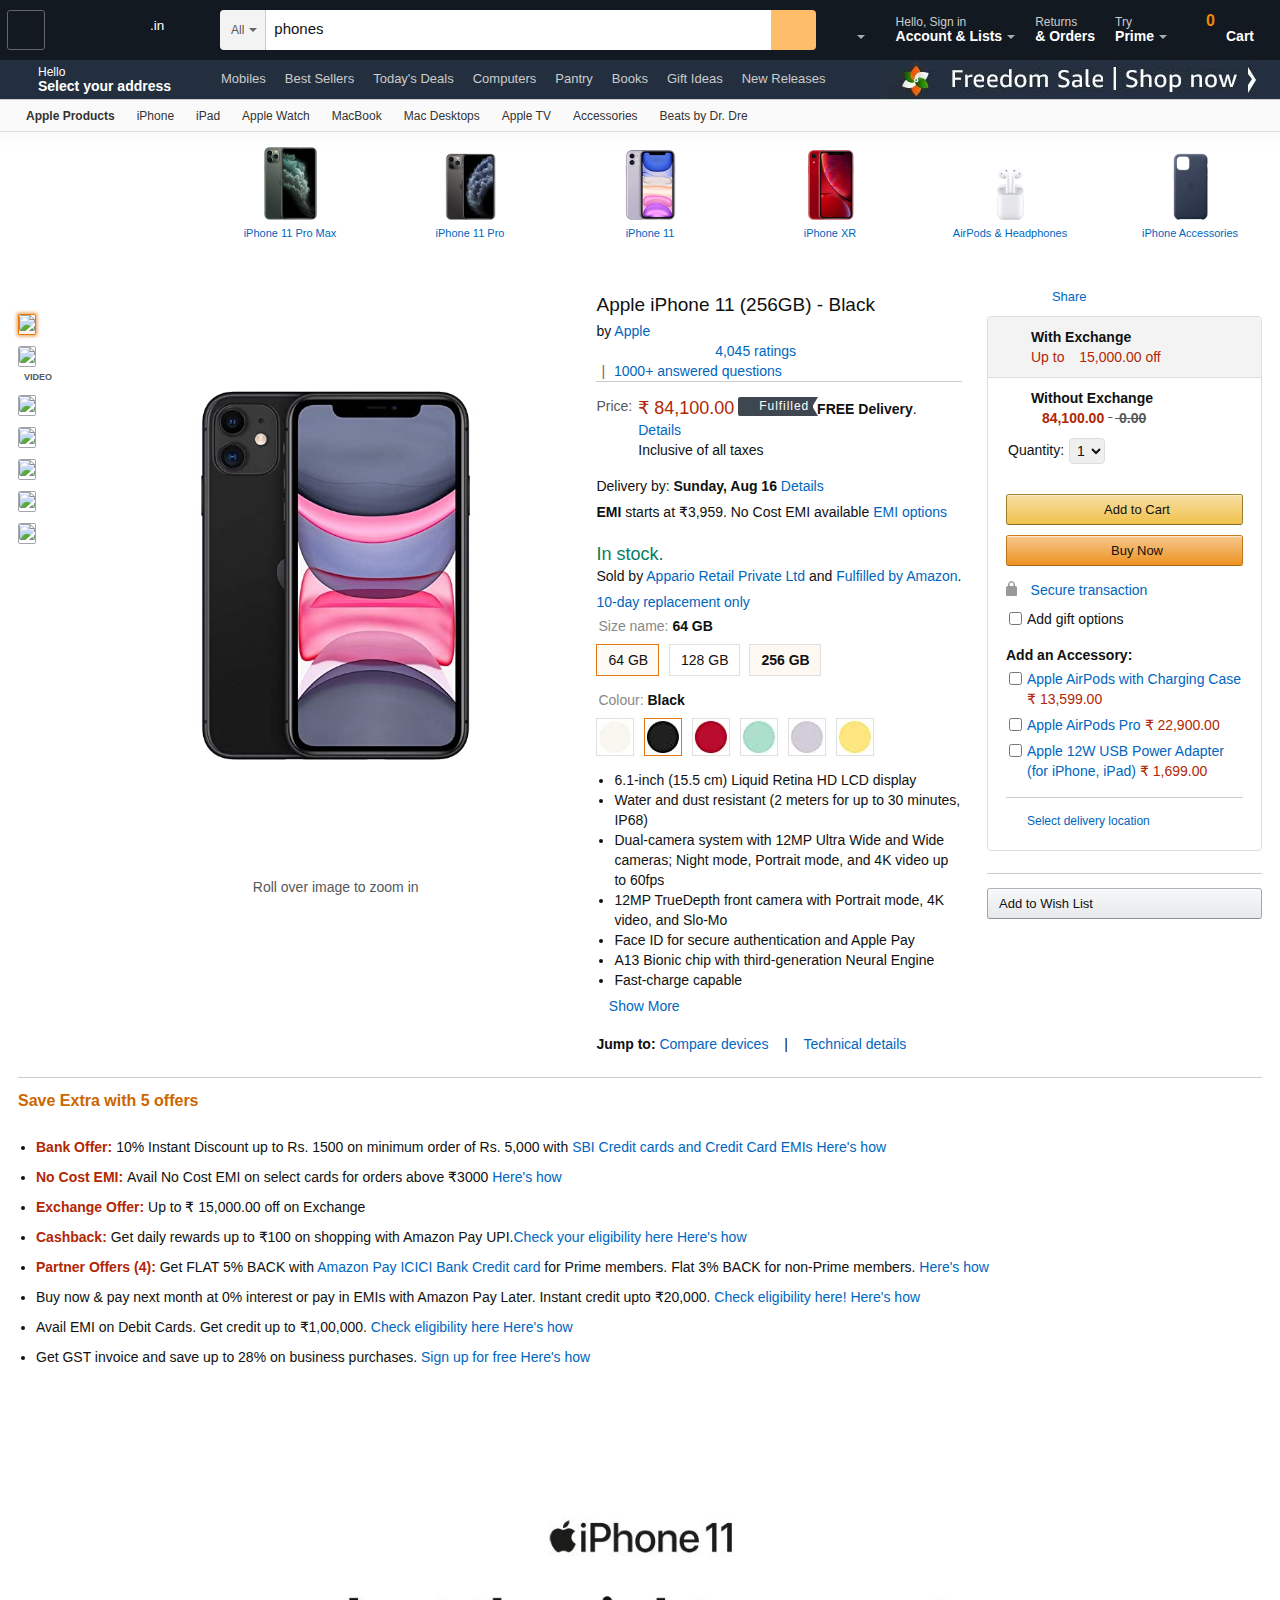
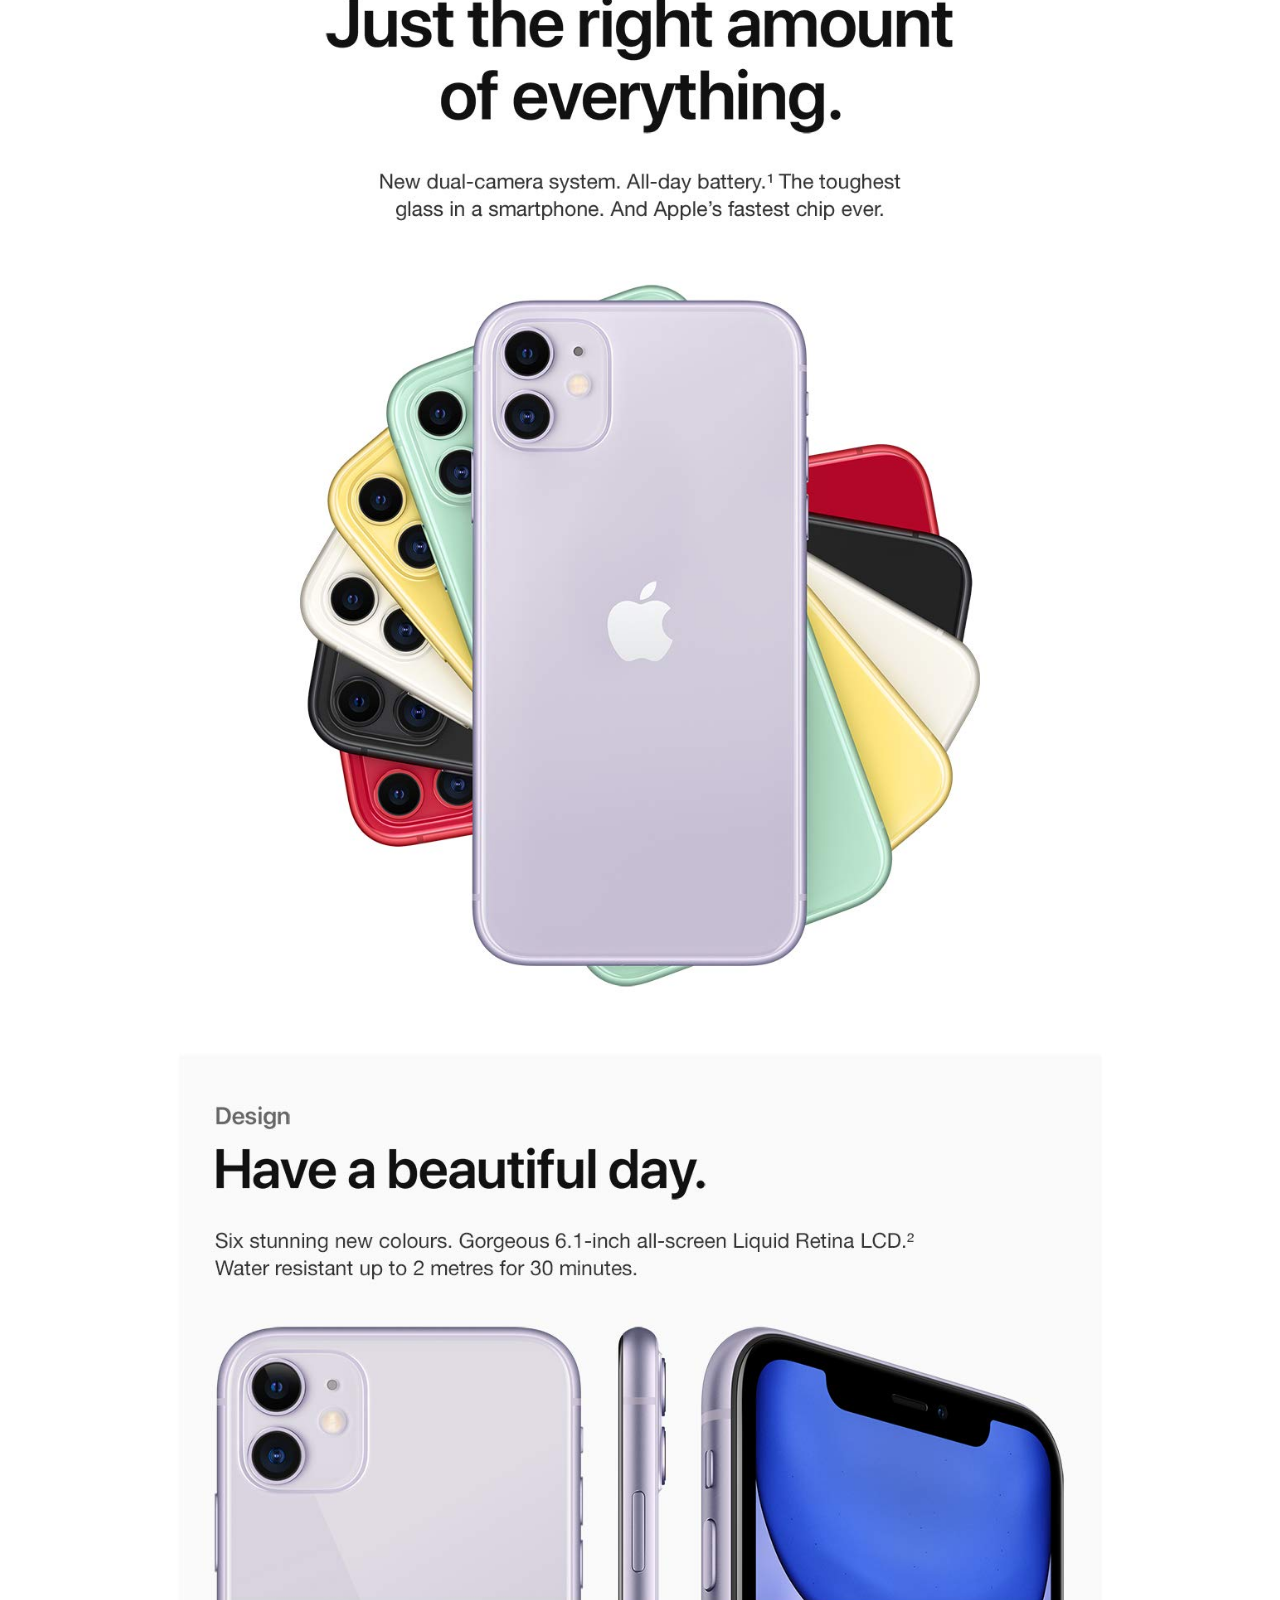
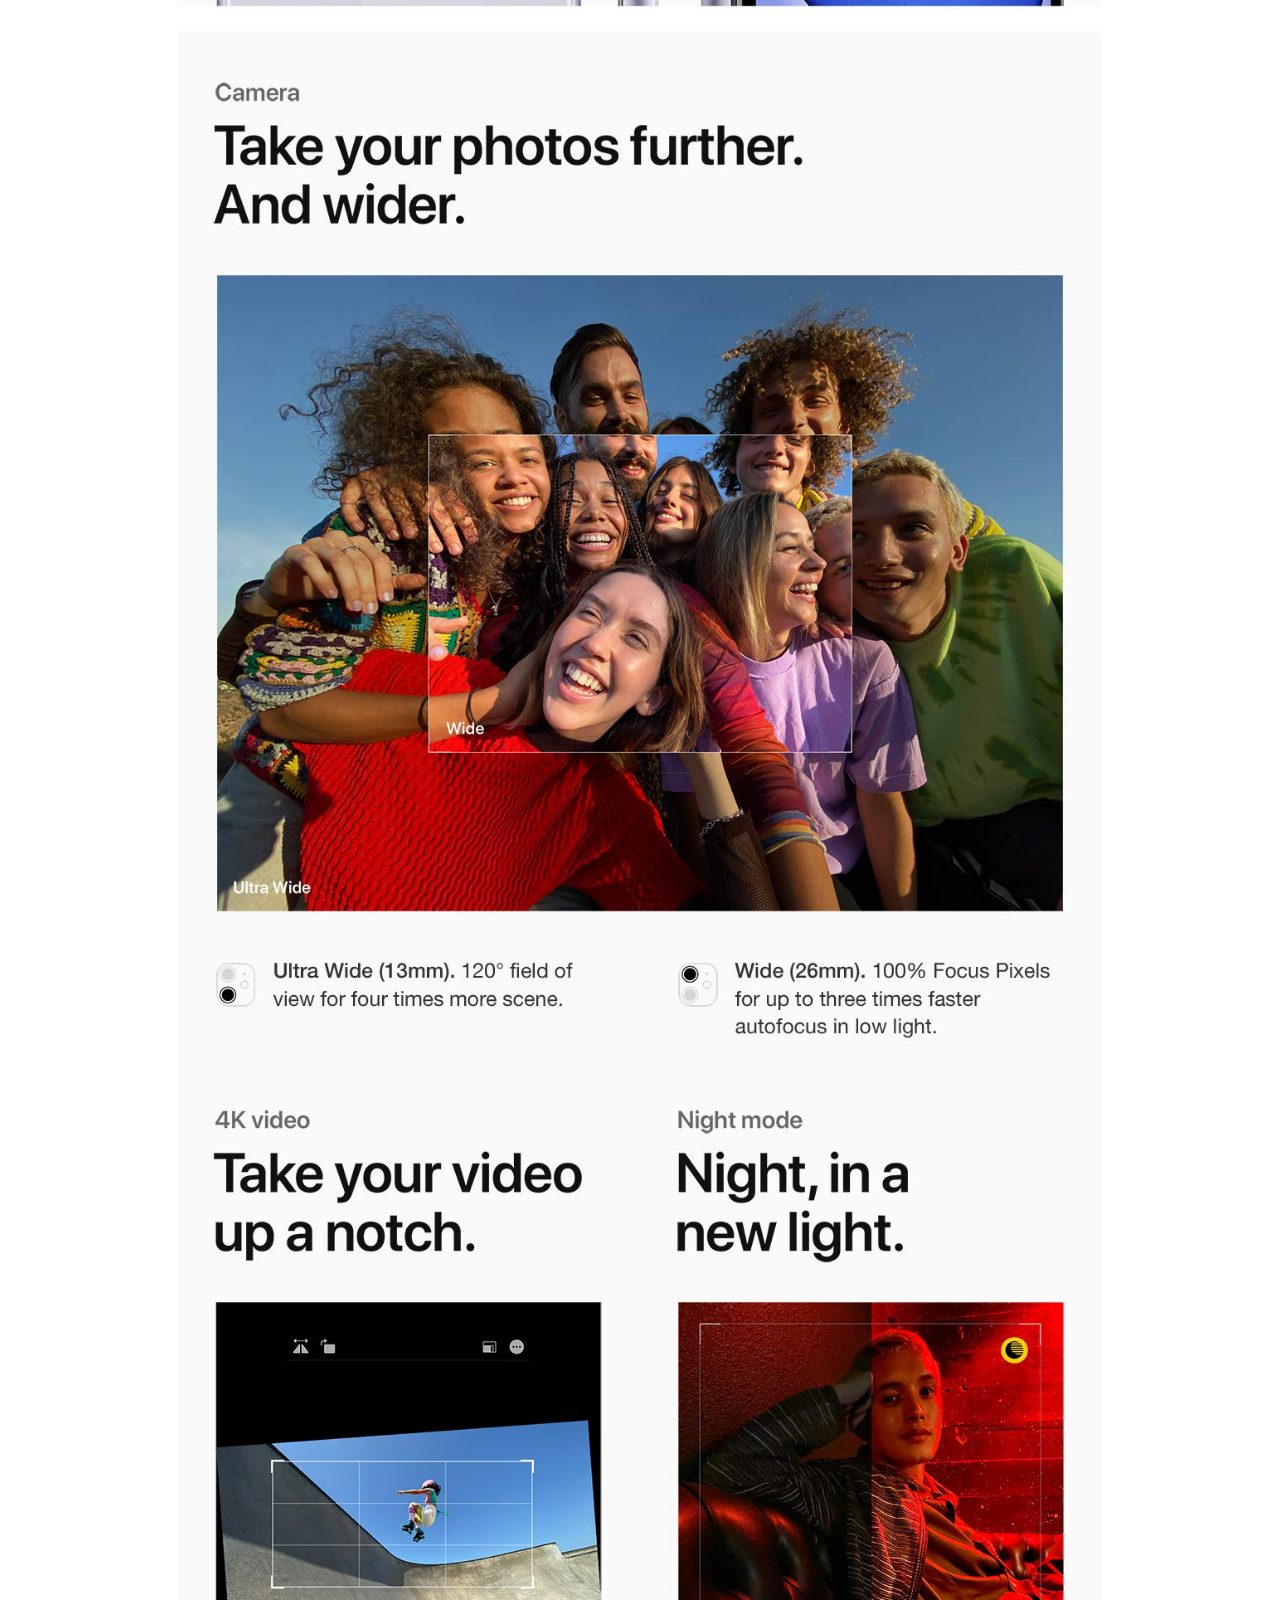
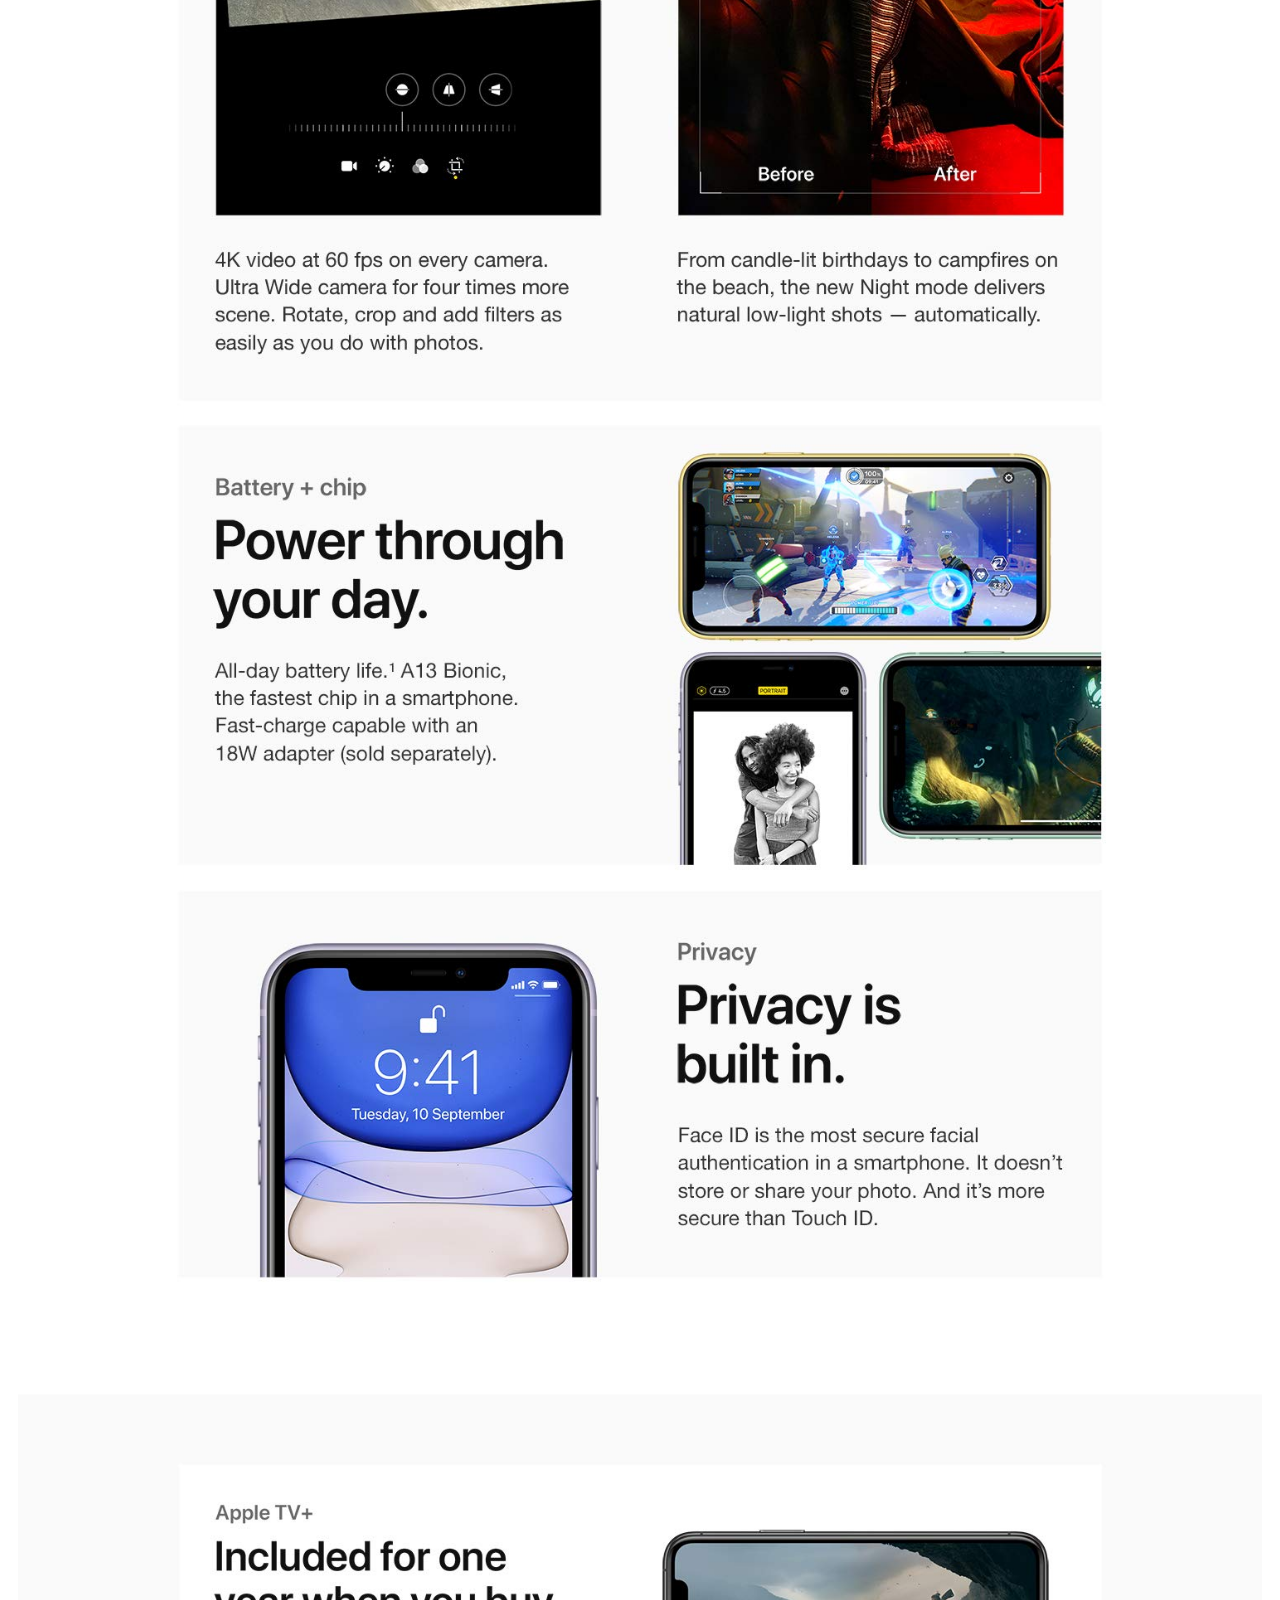
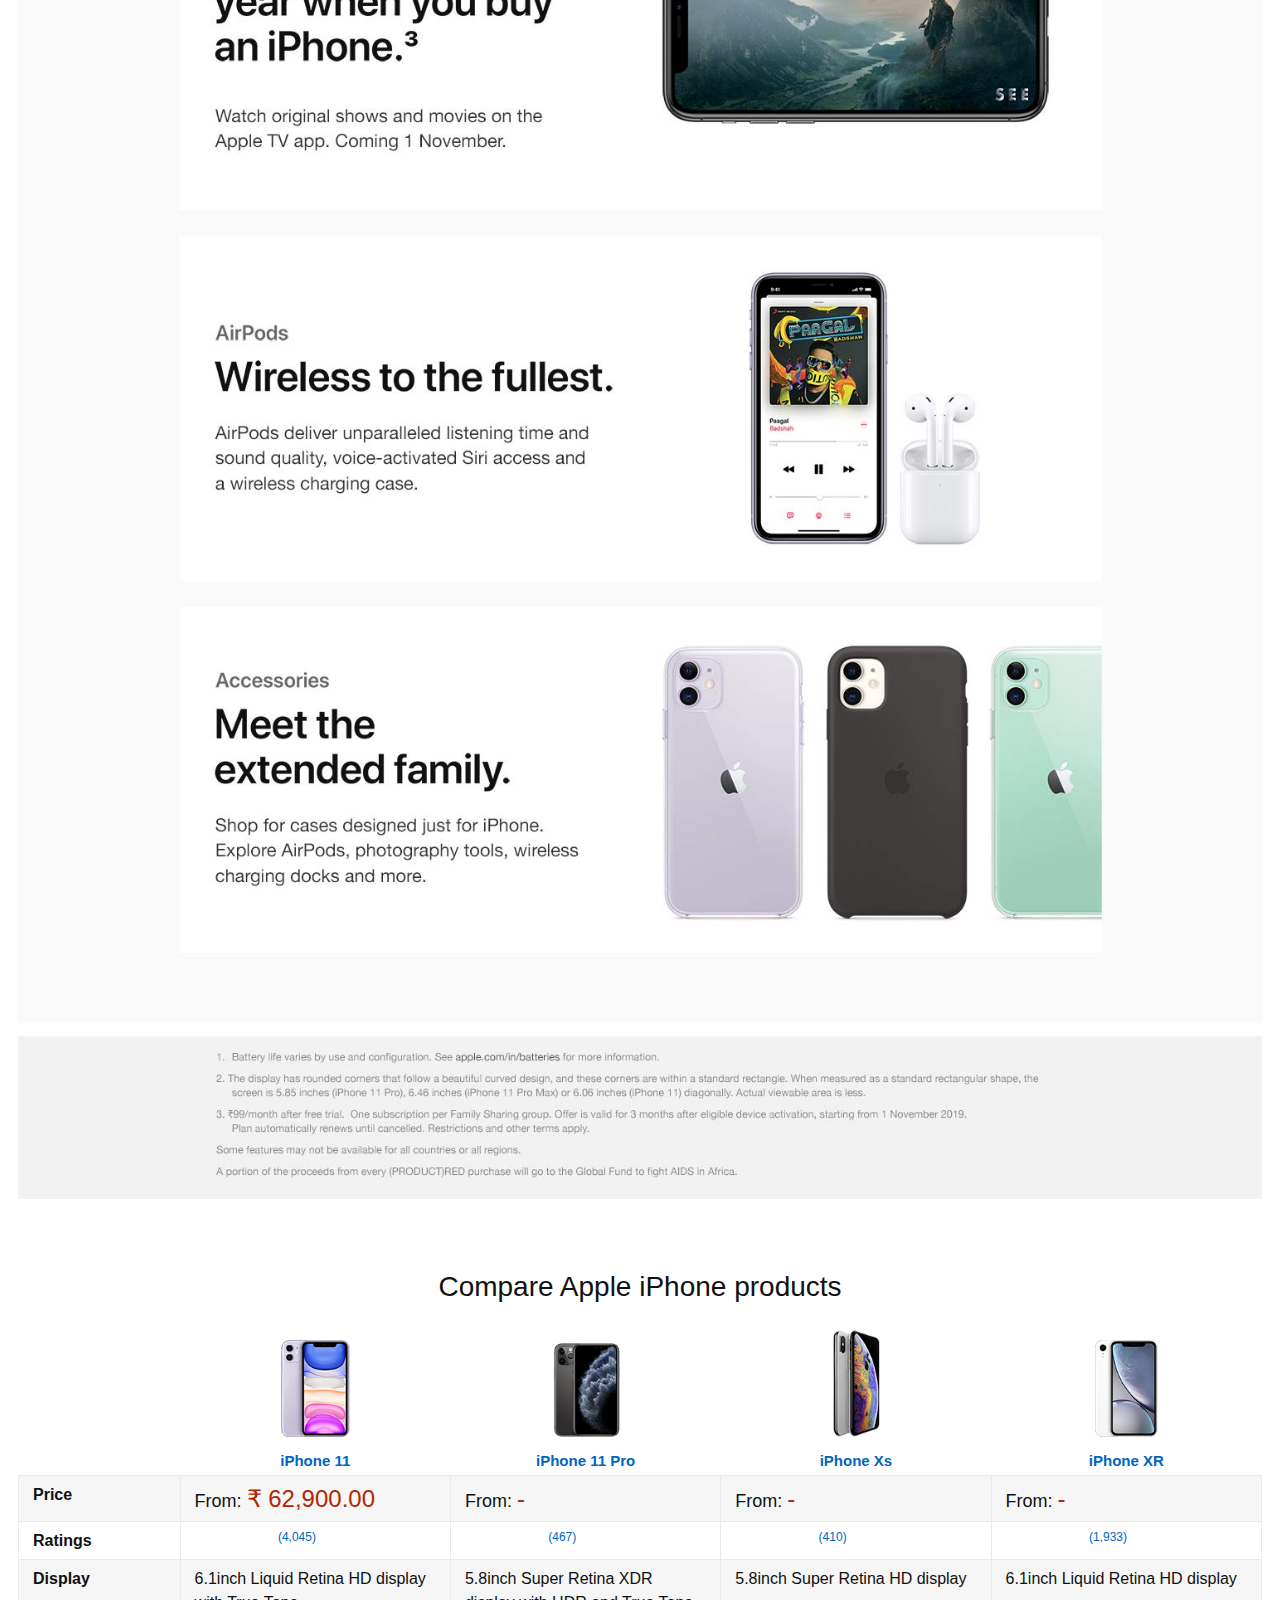
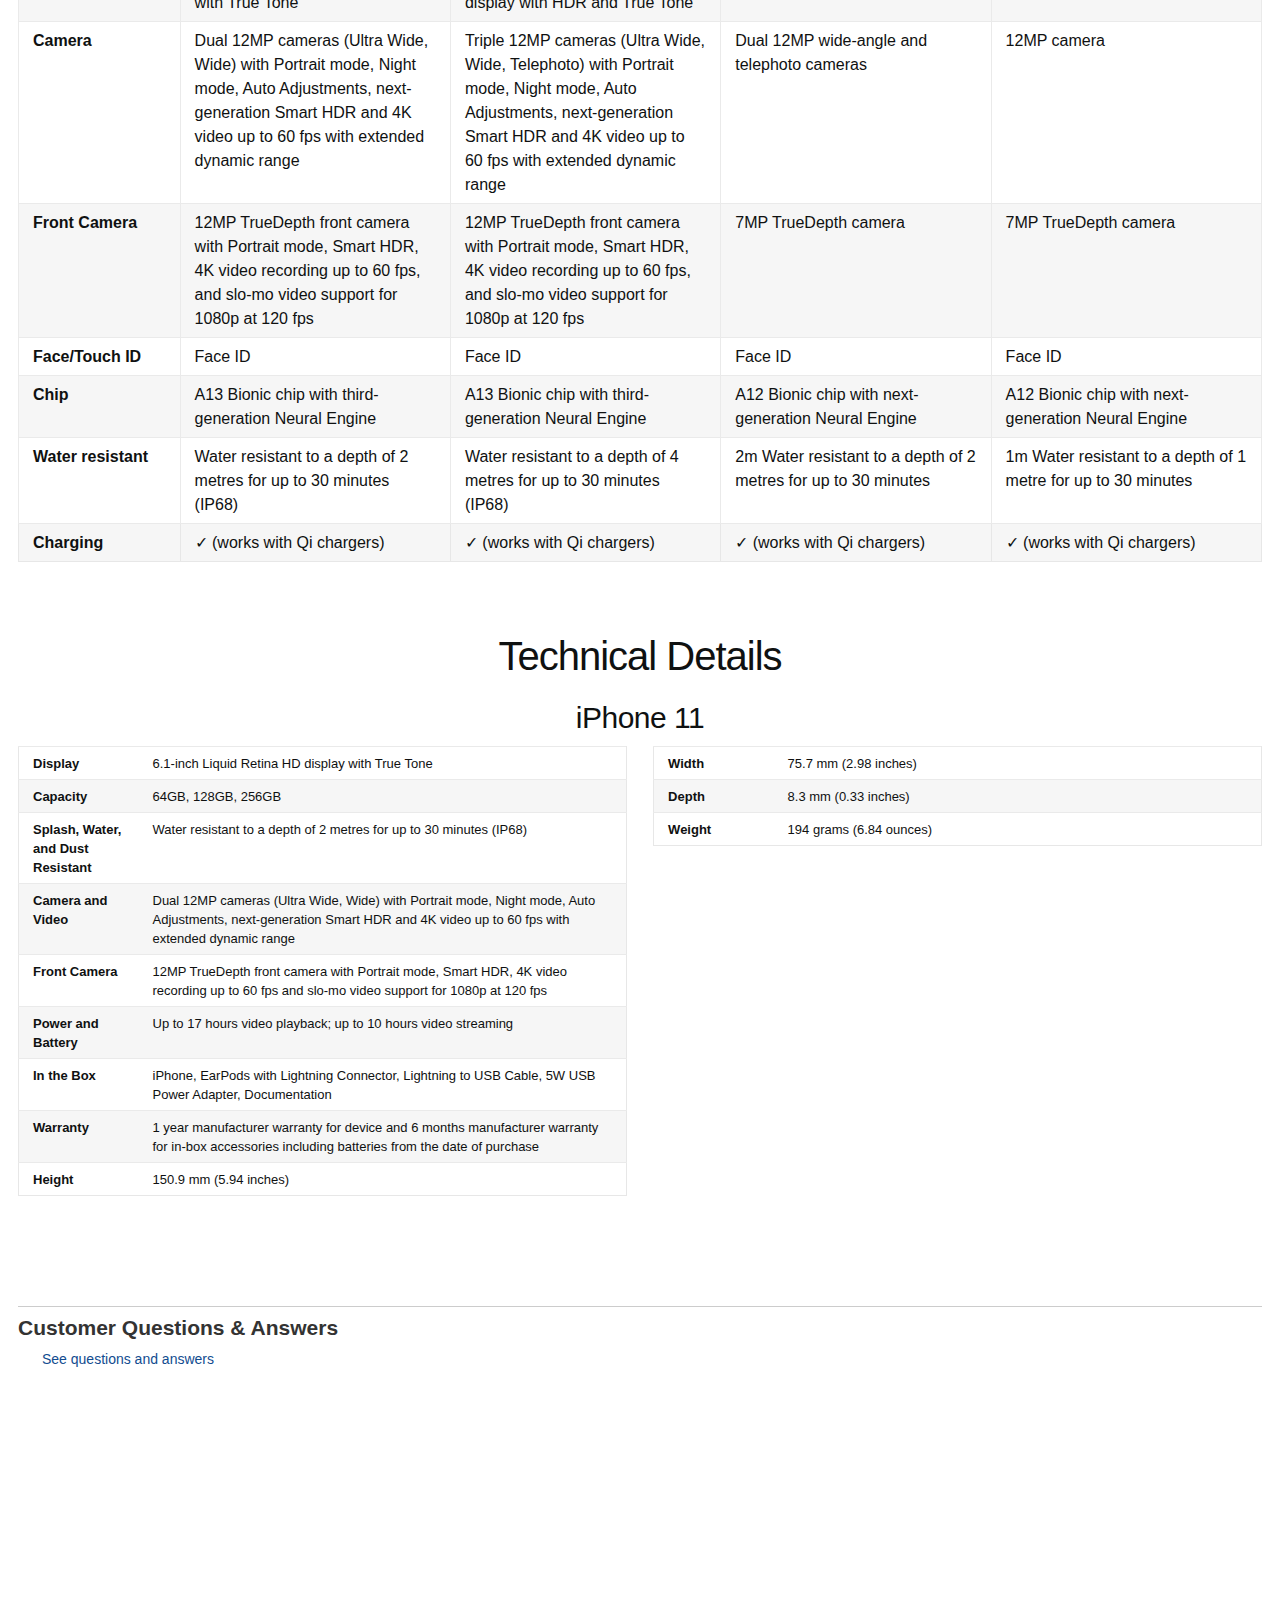
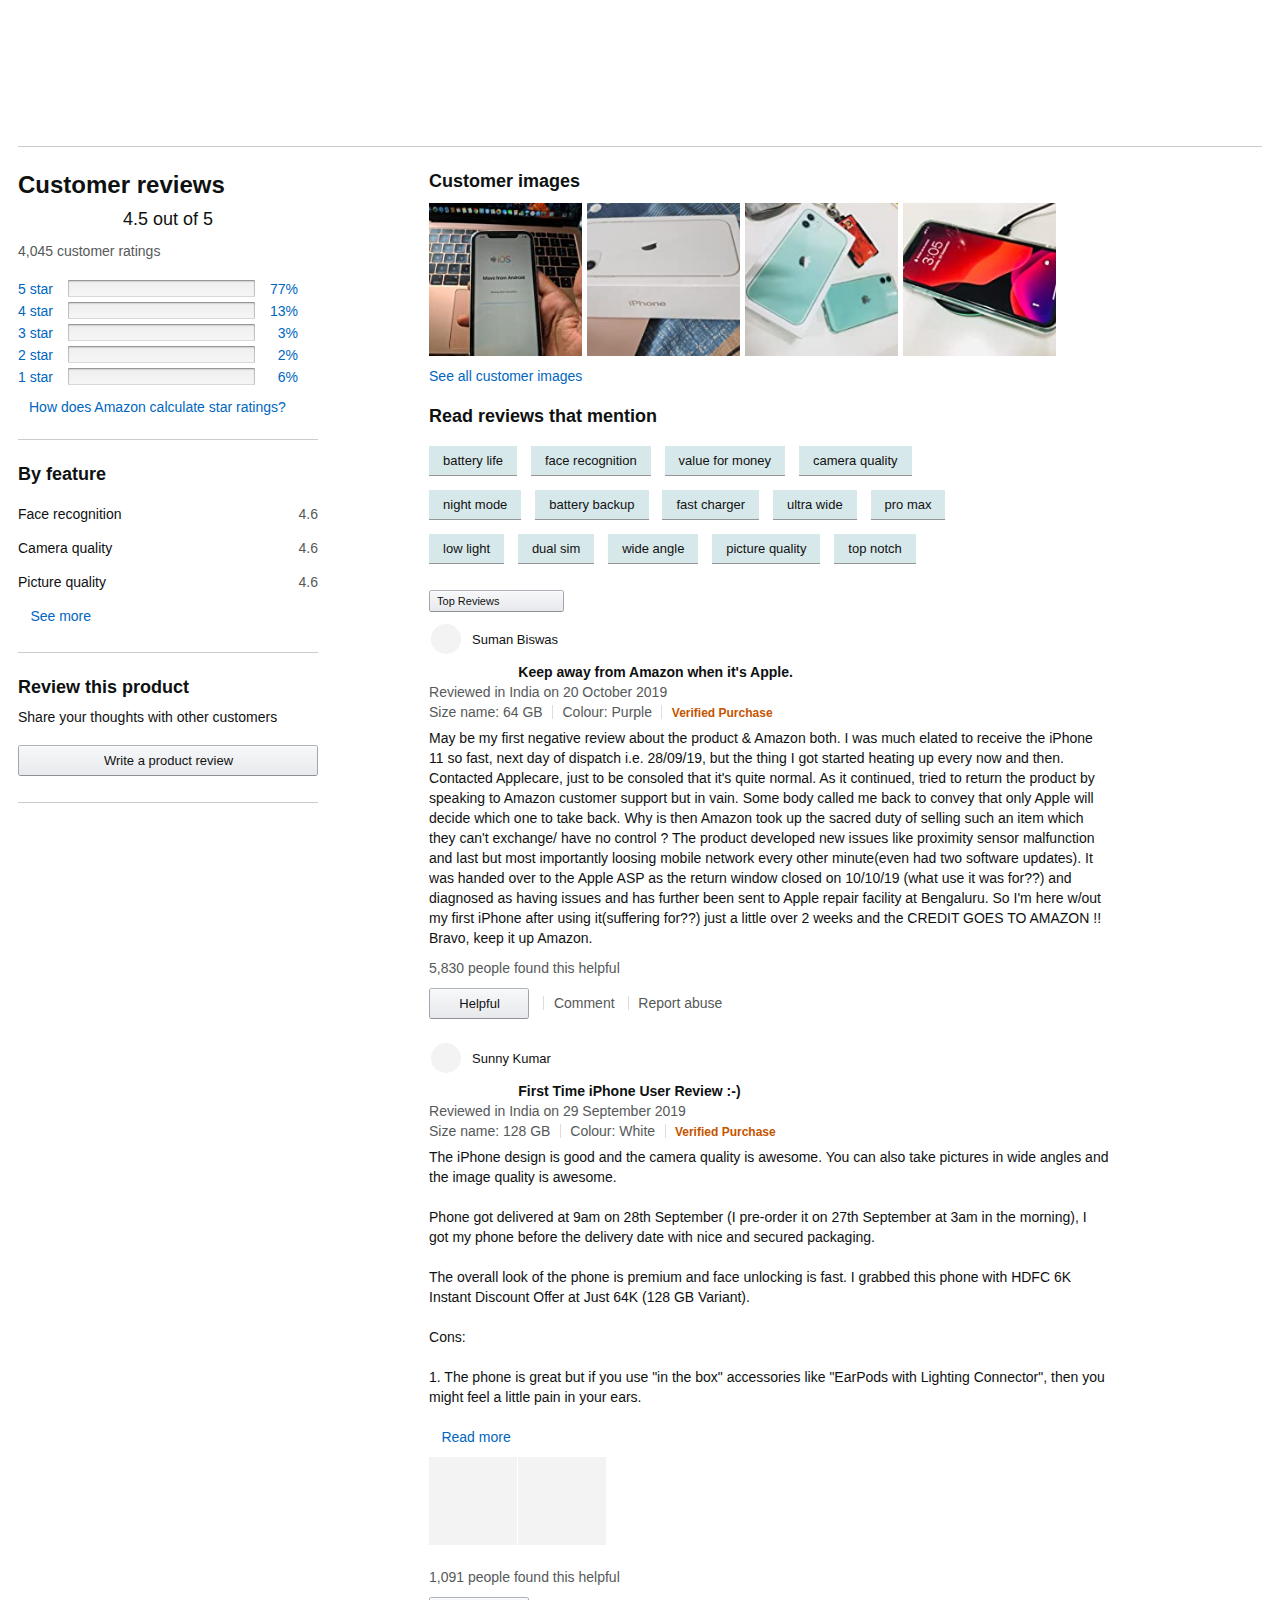
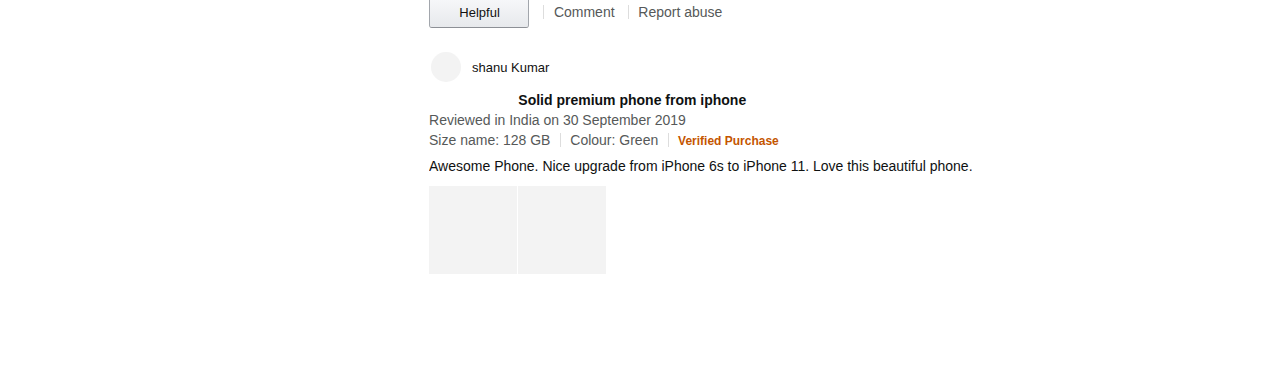
==== index.html @ 069e97c2 "dfghj" ====
<!DOCTYPE html>
<html class="a-ws a-js a-audio a-video a-canvas a-svg a-drag-drop a-geolocation a-history a-webworker a-autofocus a-input-placeholder a-textarea-placeholder a-local-storage a-gradients a-hires a-transform3d -scrolling a-text-shadow a-text-stroke a-box-shadow a-border-radius a-border-image a-opacity a-transform a-transition a-ember" data-19ax5a9jf="dingo" data-aui-build-date="3.20.5-2020-07-31" lang="en-in"><!-- sp:feature:head-start --><head><style class="vjs-styles-defaults">
      .video-js {
        width: 300px;
        height: 150px;
      }

      .vjs-fluid {
        padding-top: 56.25%
      }
    </style><style class="vjs-styles-dimensions">
      .detailpage-imageblock-player-5a385e8d-359c-4430-b722-893c9d3be16d-container-element-dimensions {
        width: 854px;
        height: 480.375px;
      }

      .detailpage-imageblock-player-5a385e8d-359c-4430-b722-893c9d3be16d-container-element-dimensions.vjs-fluid {
        padding-top: 56.25%;
      }
    </style><script async="" src="Apple%20iPhone%2011%20(64GB)%20-%20Black%20Amazon.in_files/31BVuidgT8L.js" crossorigin="anonymous"></script><script>var aPageStart = (new Date()).getTime();</script><meta charset="utf-8">

<script type="text/javascript">var ue_t0=ue_t0||+new Date();</script>
<!-- sp:feature:cs-optimization -->
<meta http-equiv="x-dns-prefetch-control" content="on">
<link rel="dns-prefetch" href="https://images-eu.ssl-images-amazon.com/">
<link rel="dns-prefetch" href="https://m.media-amazon.com/">
<link rel="dns-prefetch" href="https://completion.amazon.com/">
<script type="text/javascript">
window.ue_ihb = (window.ue_ihb || window.ueinit || 0) + 1;
if (window.ue_ihb === 1) {

var ue_csm = window,
    ue_hob = +new Date();
(function(d){var e=d.ue=d.ue||{},f=Date.now||function(){return+new Date};e.d=function(b){return f()-(b?0:d.ue_t0)};e.stub=function(b,a){if(!b[a]){var c=[];b[a]=function(){c.push([c.slice.call(arguments),e.d(),d.ue_id])};b[a].replay=function(b){for(var a;a=c.shift();)b(a[0],a[1],a[2])};b[a].isStub=1}};e.exec=function(b,a){return function(){try{return b.apply(this,arguments)}catch(c){ueLogError(c,{attribution:a||"undefined",logLevel:"WARN"})}}}})(ue_csm);


    var ue_err_chan = 'jserr-rw';
(function(d,e){function h(f,b){if(!(a.ec>a.mxe)&&f){a.ter.push(f);b=b||{};var c=f.logLevel||b.logLevel;c&&c!==k&&c!==m&&c!==n&&c!==p||a.ec++;c&&c!=k||a.ecf++;b.pageURL=""+(e.location?e.location.href:"");b.logLevel=c;b.attribution=f.attribution||b.attribution;a.erl.push({ex:f,info:b})}}function l(a,b,c,e,g){d.ueLogError({m:a,f:b,l:c,c:""+e,err:g,fromOnError:1,args:arguments},g?{attribution:g.attribution,logLevel:g.logLevel}:void 0);return!1}var k="FATAL",m="ERROR",n="WARN",p="DOWNGRADED",a={ec:0,ecf:0,
pec:0,ts:0,erl:[],ter:[],mxe:50,startTimer:function(){a.ts++;setInterval(function(){d.ue&&a.pec<a.ec&&d.uex("at");a.pec=a.ec},1E4)}};l.skipTrace=1;h.skipTrace=1;h.isStub=1;d.ueLogError=h;d.ue_err=a;e.onerror=l})(ue_csm,window);


var ue_id = '254ZFFPRY1VKY96VMSRY',
    ue_url = '/rd/uedata',
    ue_navtiming = 1,
    ue_mid = 'A21TJRUUN4KGV',
    ue_sid = '260-4309235-4253037',
    ue_sn = 'www.amazon.in',
    ue_furl = 'fls-eu.amazon.in',
    ue_surl = 'https://unagi-eu.amazon.com/1/events/com.amazon.csm.nexusclient.prod',
    ue_int = 0,
    ue_fcsn = 1,
    ue_urt = 3,
    ue_rpl_ns = 'cel-rpl',
    ue_ddq = 1,
    ue_fpf = '//fls-eu.amazon.in/1/batch/1/OP/A21TJRUUN4KGV:260-4309235-4253037:254ZFFPRY1VKY96VMSRY$uedata=s:',
    ue_sbuimp = 1,

    ue_swi = 1;
function ue_viz(){(function(c,e,a){function k(b){if(c.ue.viz.length<p&&!l){var a=b.type;b=b.originalEvent;/^focus./.test(a)&&b&&(b.toElement||b.fromElement||b.relatedTarget)||(a=e[m]||("blur"==a||"focusout"==a?"hidden":"visible"),c.ue.viz.push(a+":"+(+new Date-c.ue.t0)),"visible"==a&&(ue.isl&&uex("at"),l=1))}}for(var l=0,f,g,m,n=["","webkit","o","ms","moz"],d=0,p=20,h=0;h<n.length&&!d;h++)if(a=n[h],f=(a?a+"H":"h")+"idden",d="boolean"==typeof e[f])g=a+"visibilitychange",m=(a?a+"V":"v")+"isibilityState";
k({});d&&e.addEventListener(g,k,0);c.ue&&d&&(c.ue.pageViz={event:g,propHid:f})})(ue_csm,document,window)};

(function(d,k,L){function G(a){return a&&a.replace&&a.replace(/^\s+|\s+$/g,"")}function t(a){return"undefined"===typeof a}function C(a,b){for(var c in b)b[u](c)&&(a[c]=b[c])}function H(a){try{var b=L.cookie.match(RegExp("(^| )"+a+"=([^;]+)"));if(b)return b[2].trim()}catch(c){}}function M(p,b,c){p&&(d.ue_id=a.id=a.rid=p,x=x.replace(/((.*?:){2})(\w+)/,function(a,b){return b+p}));b&&(x=x.replace(/(.*?:)(\w|-)+/,function(a,c){return c+b}),d.ue_sid=b);c&&a.tag("page-source:"+c);d.ue_fpf=x}function N(){var a=
{};return function(b){b&&(a[b]=1);b=[];for(var c in a)a[u](c)&&b.push(c);return b}}function y(d,b,c,e){var h=e||+new D,n,v,m=k.csa;if(b||t(c)){if(d){n=b?f("t",b)||f("t",b,{}):a.t;n[d]=h;for(v in c)c[u](v)&&f(v,b,c[v]);!b&&1!==k.ue_csa_ajax&&m&&m("PageTiming")("mark",O[d]||d,e)}return h}}function f(d,b,c){var e=b&&b!=a.id?a.sc[b]:a;e||(e=a.sc[b]={});"id"===d&&c&&(P=1);return e[d]=c||e[d]}function Q(d,b,c,e,h){c="on"+c;var f=b[c];"function"===typeof f?d&&(a.h[d]=f):f=function(){};b[c]=function(a){h?
(e(a),f(a)):(f(a),e(a))};b[c]&&(b[c].isUeh=1)}function R(p,b,c,e){function r(b,c){var d=[b],g=0,e={},h,k;c?(d.push("m=1"),e[c]=1):e=a.sc;for(k in e)if(e[u](k)){var r=f("wb",k),l=f("t",k)||{},m=f("t0",k)||a.t0,n;if(c||2==r){r=r?g++:"";d.push("sc"+r+"="+k);for(n in l)3>=n.length&&!t(l[n])&&null!==l[n]&&d.push(n+r+"="+(l[n]-m));d.push("t"+r+"="+l[p]);if(f("ctb",k)||f("wb",k))h=1}}!w&&h&&d.push("ctb=1");return d.join("&")}function n(b,c,g,e){if(b){var f=d.ue_err;d.ue_url&&!e&&b&&0<b.length&&(e=new Image,
a.iel.push(e),e.src=b,a.count&&a.count("postbackImageSize",b.length));if(x){var h=k.encodeURIComponent;h&&b&&(e=new Image,b=""+d.ue_fpf+h(b)+":"+(+new D-d.ue_t0),a.iel.push(e),e.src=b)}else a.log&&(a.log(b,"uedata",{n:1}),a.ielf.push(b));f&&!f.ts&&f.startTimer();a.b&&(f=a.b,a.b="",n(f,c,g,1))}}function v(b){var c=A?A.type:E,d=2==c||a.isBFonMshop,c=c&&!d,e=a.bfini;P||(e&&1<e&&(b+="&bfform=1",c||(a.isBFT=e-1)),d&&(b+="&bfnt=1",a.isBFT=a.isBFT||1),a.ssw&&a.isBFT&&(a.isBFonMshop&&(a.isNRBF=0),t(a.isNRBF)&&
(d=a.ssw(a.oid),d.e||t(d.val)||(a.isNRBF=1<d.val?0:1)),t(a.isNRBF)||(b+="&nrbf="+a.isNRBF)),a.isBFT&&!a.isNRBF&&(b+="&bft="+a.isBFT));return b}if(!a.paused&&(b||t(c))){for(var m in c)c[u](m)&&f(m,b,c[m]);a.isBFonMshop||y("pc",b,c);m=f("id",b)||a.id;var s=f("id2",b),g=a.url+"?"+p+"&v="+a.v+"&id="+m,w=f("ctb",b)||f("wb",b),z;w&&(g+="&ctb="+w);s&&(g+="&id2="+s);1<d.ueinit&&(g+="&ic="+d.ueinit);if(!("ld"!=p&&"ul"!=p||b&&b!=m)){if("ld"==p){try{k[I]&&k[I].isUeh&&(k[I]=null)}catch(H){}if(k.chrome)for(s=
0;s<J.length;s++)S(F,J[s]);(s=L.ue_backdetect)&&s.ue_back&&s.ue_back.value++;d._uess&&(z=d._uess());a.isl=1}a._bf&&(g+="&bf="+a._bf());d.ue_navtiming&&h&&(f("ctb",m,"1"),a.isBFonMshop||y("tc",E,E,K));!B||a.isBFonMshop||T||(h&&C(a.t,{na_:h.navigationStart,ul_:h.unloadEventStart,_ul:h.unloadEventEnd,rd_:h.redirectStart,_rd:h.redirectEnd,fe_:h.fetchStart,lk_:h.domainLookupStart,_lk:h.domainLookupEnd,co_:h.connectStart,_co:h.connectEnd,sc_:h.secureConnectionStart,rq_:h.requestStart,rs_:h.responseStart,
_rs:h.responseEnd,dl_:h.domLoading,di_:h.domInteractive,de_:h.domContentLoadedEventStart,_de:h.domContentLoadedEventEnd,_dc:h.domComplete,ld_:h.loadEventStart,_ld:h.loadEventEnd,ntd:("function"!==typeof B.now||t(K)?0:new D(K+B.now())-new D)+a.t0}),A&&C(a.t,{ty:A.type+a.t0,rc:A.redirectCount+a.t0}),T=1);a.isBFonMshop||C(a.t,{hob:d.ue_hob,hoe:d.ue_hoe});a.ifr&&(g+="&ifr=1")}y(p,b,c,e);c="ld"==p&&b&&f("wb",b);var q,l;c||b&&b!==m||aa(b);c||m==a.oid||ba(m,(f("t",b)||{}).tc||+f("t0",b),+f("t0",b));(e=d.ue_mbl)&&
e.cnt&&!c&&(g+=e.cnt());c?f("wb",b,2):"ld"==p&&(a.lid=G(m));for(q in a.sc)if(1==f("wb",q))break;if(c){if(a.s)return;g=r(g,null)}else e=r(g,null),e!=g&&(e=v(e),a.b=e),z&&(g+=z),g=r(g,b||a.id);g=v(g);if(a.b||c)for(q in a.sc)2==f("wb",q)&&delete a.sc[q];z=0;a._rt&&(g+="&rt="+a._rt());e=k.csa;if(!c&&1===k.ue_csa_ajax&&e)for(l in q=f("t",b)||{},e=e("PageTiming"),q)q[u](l)&&e("mark",O[l]||l,q[l]);c||(a.s=0,(l=d.ue_err)&&0<l.ec&&l.pec<l.ec&&(l.pec=l.ec,g+="&ec="+l.ec+"&ecf="+l.ecf),z=f("ctb",b),"ld"!==p||
b||a.markers||(a.markers={},C(a.markers,f("t",b))),f("t",b,{}));a.tag&&a.tag().length&&(g+="&csmtags="+a.tag().join("|"),a.tag=N());l=a.viz||[];(q=l.length)&&(g+="&viz="+l.splice(0,q).join("|"));t(d.ue_pty)||(g+="&pty="+d.ue_pty+"&spty="+d.ue_spty+"&pti="+d.ue_pti);a.tabid&&(g+="&tid="+a.tabid);a.aftb&&(g+="&aftb=1");!a._ui||b&&b!=m||(g+=a._ui());a.a=g;n(g,p,z,c)}}function aa(a){var b=k.ue_csm_markers||{},c;for(c in b)b[u](c)&&y(c,a,E,b[c])}function w(a,b,c){c=c||k;if(c[U])c[U](a,b,!1);else if(c[V])c[V]("on"+
a,b)}function S(a,b,c){c=c||k;if(c[W])c[W](a,b,!1);else if(c[X])c[X]("on"+a,b)}function Y(){function a(){d.onUl()}function b(a){return function(){c[a]||(c[a]=1,R(a))}}var c={},e,f;d.onLd=b("ld");d.onLdEnd=b("ld");d.onUl=b("ul");e={stop:b("os")};k.chrome?(w(F,a),J.push(a)):e[F]=d.onUl;for(f in e)e[u](f)&&Q(0,k,f,e[f]);d.ue_viz&&ue_viz();w("load",d.onLd);y("ue")}function ba(f,b,c){var e=d.ue_mbl,h=k.csa,n=h&&h("SPA"),h=h&&h("PageTiming");e&&e.ajax&&e.ajax(b,c);n&&h&&(n("newPage",{requestId:f,transitionType:"soft"}),
h("mark","transitionStart",b));a.tag("ajax-transition")}d.ueinit=(d.ueinit||0)+1;var a=d.ue=d.ue||{};a.t0=k.aPageStart||d.ue_t0;a.id=d.ue_id;a.url=d.ue_url;a.rid=d.ue_id;a.a="";a.b="";a.h={};a.s=1;a.t={};a.sc={};a.iel=[];a.ielf=[];a.viz=[];a.v="0.213489.0";a.paused=!1;var u="hasOwnProperty",F="beforeunload",I="on"+F,U="addEventListener",W="removeEventListener",V="attachEvent",X="detachEvent",O={cf:"criticalFeature",af:"aboveTheFold",fn:"functional",fp:"firstPaint",fcp:"firstContentfulPaint",bb:"bodyBegin",
be:"bodyEnd",ld:"loaded"},D=k.Date,B=k.performance||k.webkitPerformance,h=(B||{}).timing,A=(B||{}).navigation,K=(h||{}).navigationStart,x=d.ue_fpf,P=0,T=0,J=[],E;a.oid=G(a.id);a.lid=G(a.id);a._t0=a.t0;a.tag=N();a.ifr=k.top!==k.self||k.frameElement?1:0;a.markers=null;a.attach=w;a.detach=S;if("000-0000000-8675309"===d.ue_sid){var Z=H("cdn-rid"),$=H("session-id");Z&&$&&M(Z,$,"cdn")}d.uei=Y;d.ueh=Q;d.ues=f;d.uet=y;d.uex=R;a.reset=M;a.pause=function(d){a.paused=d};Y()})(ue_csm,window,ue_csm.document);


ue.stub(ue,"event");ue.stub(ue,"onSushiUnload");ue.stub(ue,"onSushiFlush");

ue.stub(ue,"log");ue.stub(ue,"onunload");ue.stub(ue,"onflush");
(function(c){var a=c.ue;a.cv={};a.cv.scopes={};a.count=function(d,c,b){var e={},f=a.cv,g=b&&0===b.c;e.counter=d;e.value=c;e.t=a.d();b&&b.scope&&(f=a.cv.scopes[b.scope]=a.cv.scopes[b.scope]||{},e.scope=b.scope);if(void 0===c)return f[d];f[d]=c;d=0;b&&b.bf&&(d=1);ue_csm.ue_sclog||!a.clog||0!==d||g?a.log&&a.log(e,"csmcount",{c:1,bf:d}):a.clog(e,"csmcount",{bf:d})};a.count("baselineCounter2",1);a&&a.event&&(a.event({requestId:c.ue_id||"rid",server:c.ue_sn||"sn",obfuscatedMarketplaceId:c.ue_mid||"mid"},
"csm","csm.CSMBaselineEvent.4"),a.count("nexusBaselineCounter",1,{bf:1}))})(ue_csm);



var ue_hoe = +new Date();
}
window.ueinit = window.ue_ihb;
</script>

<!-- v67xwqwdt5egpoppa31zzuh0zlwg -->
<!-- sp:feature:aui-assets -->
<link rel="stylesheet" href="Apple%20iPhone%2011%20(64GB)%20-%20Black%20Amazon.in_files/11EIQ5IGqaL.css">
<script>
(function(f,h,Q,E){function F(a){w&&w.tag&&w.tag(q(":","aui",a))}function u(a,b){w&&w.count&&w.count("aui:"+a,0===b?0:b||(w.count("aui:"+a)||0)+1)}function p(a){try{return a.test(navigator.userAgent)}catch(b){return!1}}function y(a,b,c){a.addEventListener?a.addEventListener(b,c,!1):a.attachEvent&&a.attachEvent("on"+b,c)}function q(a,b,c,e){b=b&&c?b+a+c:b||c;return e?q(a,b,e):b}function G(a,b,c){try{Object.defineProperty(a,b,{value:c,writable:!1})}catch(e){a[b]=c}return c}function va(a,b){var c=a.length,
e=c,g=function(){e--||(R.push(b),S||(setTimeout(ca,0),S=!0))};for(g();c--;)da[a[c]]?g():(A[a[c]]=A[a[c]]||[]).push(g)}function wa(a,b,c,e,g){var d=h.createElement(a?"script":"link");y(d,"error",e);g&&y(d,"load",g);a?(d.type="text/javascript",d.async=!0,c&&/AUIClients|images[/]I/.test(b)&&d.setAttribute("crossorigin","anonymous"),d.src=b):(d.rel="stylesheet",d.href=b);h.getElementsByTagName("head")[0].appendChild(d)}function ea(a,b){return function(c,e){function g(){wa(b,c,d,function(b){T?u("resource_unload"):
d?(d=!1,u("resource_retry"),g()):(u("resource_error"),a.log("Asset failed to load: "+c));b&&b.stopPropagation?b.stopPropagation():f.event&&(f.event.cancelBubble=!0)},e)}if(fa[c])return!1;fa[c]=!0;u("resource_count");var d=!0;return!g()}}function xa(a,b,c){for(var e={name:a,guard:function(c){return b.guardFatal(a,c)},logError:function(c,d,e){b.logError(c,d,e,a)}},g=[],d=0;d<c.length;d++)H.hasOwnProperty(c[d])&&(g[d]=U.hasOwnProperty(c[d])?U[c[d]](H[c[d]],e):H[c[d]]);return g}function B(a,b,c,e,g){return function(d,
h){function n(){var a=null;e?a=h:"function"===typeof h&&(p.start=C(),a=h.apply(f,xa(d,k,l)),p.end=C());if(b){H[d]=a;a=d;for(da[a]=!0;(A[a]||[]).length;)A[a].shift()();delete A[a]}p.done=!0}var k=g||this;"function"===typeof d&&(h=d,d=E);b&&(d=d?d.replace(ha,""):"__NONAME__",V.hasOwnProperty(d)&&k.error(q(", reregistered by ",q(" by ",d+" already registered",V[d]),k.attribution),d),V[d]=k.attribution);for(var l=[],m=0;m<a.length;m++)l[m]=a[m].replace(ha,"");var p=ia[d||"anon"+ ++ya]={depend:l,registered:C(),
namespace:k.namespace};c?n():va(l,k.guardFatal(d,n));return{decorate:function(a){U[d]=k.guardFatal(d,a)}}}}function ja(a){return function(){var b=Array.prototype.slice.call(arguments);return{execute:B(b,!1,a,!1,this),register:B(b,!0,a,!1,this)}}}function W(a,b){return function(c,e){e||(e=c,c=E);var g=this.attribution;return function(){z.push(b||{attribution:g,name:c,logLevel:a});var d=e.apply(this,arguments);z.pop();return d}}}function I(a,b){this.load={js:ea(this,!0),css:ea(this)};G(this,"namespace",
b);G(this,"attribution",a)}function ka(){h.body?r.trigger("a-bodyBegin"):setTimeout(ka,20)}function D(a,b){a.className=X(a,b)+" "+b}function X(a,b){return(" "+a.className+" ").split(" "+b+" ").join(" ").replace(/^ | $/g,"")}function la(a){try{return a()}catch(b){return!1}}function J(){if(K){var a={w:f.innerWidth||n.clientWidth,h:f.innerHeight||n.clientHeight};5<Math.abs(a.w-Y.w)||50<a.h-Y.h?(Y=a,L=4,(a=k.mobile||k.tablet?450<a.w&&a.w>a.h:1250<=a.w)?D(n,"a-ws"):n.className=X(n,"a-ws")):0<L&&(L--,ma=
setTimeout(J,16))}}function za(a){(K=a===E?!K:!!a)&&J()}function Aa(){return K}function v(a,b){return"sw:"+(b||"")+":"+a+":"}function na(){oa.forEach(function(a){F(a)})}function t(a){oa.push(a)}function pa(a,b,c,e){if(c){b=p(/Chrome/i)&&!p(/Edge/i)&&!p(/OPR/i)&&!a.capabilities.isAmazonApp&&!p(new RegExp(Z+"bwv"+Z+"b"));var g=v(e,"browser"),d=v(e,"prod_mshop"),f=v(e,"beta_mshop");!a.capabilities.isAmazonApp&&c.browser&&b&&(t(g+"supported"),c.browser.action(g,e));!b&&c.browser&&t(g+"unsupported");c.prodMshop&&
t(d+"unsupported");c.betaMshop&&t(f+"unsupported")}}"use strict";var M=Q.now=Q.now||function(){return+new Q},C=function(a){return a&&a.now?a.now.bind(a):M}(f.performance),N=C(),l=f.AmazonUIPageJS||f.P;if(l&&l.when&&l.register){N=[];for(var m=h.currentScript;m;m=m.parentElement)m.id&&N.push(m.id);return l.log("A copy of P has already been loaded on this page.","FATAL",N.join(" "))}var w=f.ue;F();F("aui_build_date:3.20.5-2020-07-31");var R=[],S=!1;var ca=function(){for(var a=setTimeout(ca,0),b=M();R.length;)if(R.shift()(),
50<M()-b)return;clearTimeout(a);S=!1};var da={},A={},fa={},T=!1;y(f,"beforeunload",function(){T=!0;setTimeout(function(){T=!1},1E4)});var ha=/^prv:/,V={},H={},U={},ia={},ya=0,Z=String.fromCharCode(92),z=[],qa=f.onerror;f.onerror=function(a,b,c,e,g){g&&"object"===typeof g||(g=Error(a,b,c),g.columnNumber=e,g.stack=b||c||e?q(Z,g.message,"at "+q(":",b,c,e)):E);var d=z.pop()||{};g.attribution=q(":",g.attribution||d.attribution,d.name);g.logLevel=d.logLevel;g.attribution&&console&&console.log&&console.log([g.logLevel||
"ERROR",a,"thrown by",g.attribution].join(" "));z=[];qa&&(d=[].slice.call(arguments),d[4]=g,qa.apply(f,d))};I.prototype={logError:function(a,b,c,e){b={message:b,logLevel:c||"ERROR",attribution:q(":",this.attribution,e)};if(f.ueLogError)return f.ueLogError(a||b,a?b:null),!0;console&&console.error&&(console.log(b),console.error(a));return!1},error:function(a,b,c,e){a=Error(q(":",e,a,c));a.attribution=q(":",this.attribution,b);throw a;},guardError:W(),guardFatal:W("FATAL"),guardCurrent:function(a){var b=
z[z.length-1];return b?W(b.logLevel,b).call(this,a):a},log:function(a,b,c){return this.logError(null,a,b,c)},declare:B([],!0,!0,!0),register:B([],!0),execute:B([]),AUI_BUILD_DATE:"3.20.5-2020-07-31",when:ja(),now:ja(!0),trigger:function(a,b,c){var e=M();this.declare(a,{data:b,pageElapsedTime:e-(f.aPageStart||NaN),triggerTime:e});c&&c.instrument&&O.when("prv:a-logTrigger").execute(function(b){b(a)})},handleTriggers:function(){this.log("handleTriggers deprecated")},attributeErrors:function(a){return new I(a)},
_namespace:function(a,b){return new I(a,b)}};var r=G(f,"AmazonUIPageJS",new I);var O=r._namespace("PageJS","AmazonUI");O.declare("prv:p-debug",ia);r.declare("p-recorder-events",[]);r.declare("p-recorder-stop",function(){});G(f,"P",r);ka();if(h.addEventListener){var ra;h.addEventListener("DOMContentLoaded",ra=function(){r.trigger("a-domready");h.removeEventListener("DOMContentLoaded",ra,!1)},!1)}var n=h.documentElement,aa=function(){var a=["O","ms","Moz","Webkit"],b=h.createElement("div");return{testGradients:function(){b.style.cssText=
"background-image:-webkit-gradient(linear,left top,right bottom,from(#1E4),to(white));background-image:-webkit-linear-gradient(left top,#1E4,white);background-image:linear-gradient(left top,#1E4,white);";return~b.style.backgroundImage.indexOf("gradient")},test:function(c){var e=c.charAt(0).toUpperCase()+c.substr(1);c=(a.join(e+" ")+e+" "+c).split(" ");for(e=c.length;e--;)if(""===b.style[c[e]])return!0;return!1},testTransform3d:function(){var a=!1;f.matchMedia&&(a=f.matchMedia("(-webkit-transform-3d)").matches);
return a}}}();l=n.className;var sa=/(^| )a-mobile( |$)/.test(l),ta=/(^| )a-tablet( |$)/.test(l),k={audio:function(){return!!h.createElement("audio").canPlayType},video:function(){return!!h.createElement("video").canPlayType},canvas:function(){return!!h.createElement("canvas").getContext},svg:function(){return!!h.createElementNS&&!!h.createElementNS("http://www.w3.org/2000/svg","svg").createSVGRect},offline:function(){return navigator.hasOwnProperty&&navigator.hasOwnProperty("onLine")&&navigator.onLine},
dragDrop:function(){return"draggable"in h.createElement("span")},geolocation:function(){return!!navigator.geolocation},history:function(){return!(!f.history||!f.history.pushState)},webworker:function(){return!!f.Worker},autofocus:function(){return"autofocus"in h.createElement("input")},inputPlaceholder:function(){return"placeholder"in h.createElement("input")},textareaPlaceholder:function(){return"placeholder"in h.createElement("textarea")},localStorage:function(){return"localStorage"in f&&null!==
f.localStorage},orientation:function(){return"orientation"in f},touch:function(){return"ontouchend"in h},gradients:function(){return aa.testGradients()},hires:function(){var a=f.devicePixelRatio&&1.5<=f.devicePixelRatio||f.matchMedia&&f.matchMedia("(min-resolution:144dpi)").matches;u("hiRes"+(sa?"Mobile":ta?"Tablet":"Desktop"),a?1:0);return a},transform3d:function(){return aa.testTransform3d()},touchScrolling:function(){return p(/Windowshop|android|OS ([5-9]|[1-9][0-9]+)(_[0-9]{1,2})+ like Mac OS X|Chrome|Silk|Firefox|Trident.+?; Touch/i)},
ios:function(){return p(/OS [1-9][0-9]*(_[0-9]*)+ like Mac OS X/i)&&!p(/trident|Edge/i)},android:function(){return p(/android.([1-9]|[L-Z])/i)&&!p(/trident|Edge/i)},mobile:function(){return sa},tablet:function(){return ta},rtl:function(){return"rtl"===n.dir}};for(m in k)k.hasOwnProperty(m)&&(k[m]=la(k[m]));for(var ba="textShadow textStroke boxShadow borderRadius borderImage opacity transform transition".split(" "),P=0;P<ba.length;P++)k[ba[P]]=la(function(){return aa.test(ba[P])});var K=!0,ma=0,Y=
{w:0,h:0},L=4;J();y(f,"resize",function(){clearTimeout(ma);L=4;J()});var ua={getItem:function(a){try{return f.localStorage.getItem(a)}catch(b){}},setItem:function(a,b){try{return f.localStorage.setItem(a,b)}catch(c){}}};n.className=X(n,"a-no-js");D(n,"a-js");!p(/OS [1-8](_[0-9]*)+ like Mac OS X/i)||f.navigator.standalone||p(/safari/i)||D(n,"a-ember");l=[];for(m in k)k.hasOwnProperty(m)&&k[m]&&l.push("a-"+m.replace(/([A-Z])/g,function(a){return"-"+a.toLowerCase()}));D(n,l.join(" "));n.setAttribute("data-aui-build-date",
"3.20.5-2020-07-31");r.register("p-detect",function(){return{capabilities:k,localStorage:k.localStorage&&ua,toggleResponsiveGrid:za,responsiveGridEnabled:Aa}});p(/UCBrowser/i)||k.localStorage&&D(n,ua.getItem("a-font-class"));r.declare("a-event-revised-handling",!1);try{var x=navigator.serviceWorker}catch(a){F("sw:nav_err")}x&&(y(x,"message",function(a){a&&a.data&&u(a.data.k,a.data.v)}),x.controller&&x.controller.postMessage("MSG-RDY"));var oa=[];l={reg:{},unreg:{}};l.reg.browser={action:function(a,
b){x.register("/service-worker.js").then(function(){u(a+"success")}).catch(function(c){r.logError(c,"[AUI SW] Failed to "+b+" service worker: ");u(a+"failure")})}};(function(a){var b=a.reg,c=a.unreg;x&&x.getRegistrations?(O.when("A","a-util").execute(function(a,b){pa(a,b,c,"unregister")}),y(f,"load",function(){O.when("A","a-util").execute(function(a,c){pa(a,c,b,"register");na()})})):(b&&(b.browser&&t(v("register","browser")+"unsupported"),b.prodMshop&&t(v("register","prod_mshop")+"unsupported"),b.betaMshop&&
t(v("register","beta_mshop")+"unsupported")),c&&(c.browser&&t(v("unregister","browser")+"unsupported"),c.prodMshop&&t(v("unregister","prod_mshop")+"unsupported"),c.betaMshop&&t(v("unregister","beta_mshop")+"unsupported")),na())})(l);r.declare("a-fix-event-off",!1);u("pagejs:pkgExecTime",C()-N)})(window,document,Date);
(function(b){function q(a,h,k){function r(a,d,c){var b=Array(h.length);~l&&(b[l]={});~m&&(b[m]=c);for(c=0;c<n.length;c++){var e=n[c],f=a[c];b[e]=f}for(c=0;c<p.length;c++)e=p[c],f=d[c],b[e]=f;a=k.apply(null,b);return~l?b[l]:a}"string"!==typeof a&&b.P.error("C001");if(!t[a]){t[a]=!0;k||(k=h,h=[]);a=a.split(":",2);var d=a[1]?a[0]:void 0,g=(a[1]||a[0]).replace(/@capability\//,"@c/"),f=d?b.P._namespace(d):b.P,u=!g.lastIndexOf("@c/",0),n=[];a=[];for(var p=[],v=[],m=-1,l=-1,d=0;d<h.length;d++){var e=h[d];
"module"===e&&f.error("C002");"exports"===e?l=d:"require"===e?m=d:e.lastIndexOf("@p/",0)?e.lastIndexOf("@c/",0)?(n.push(d),a.push("mix:"+e)):(p.push(d),v.push(e)):(n.push(d),a.push(e.substr(3)))}f.when.apply(f,a).register("mix:"+g,function(){var a=[].slice.call(arguments);return u||~m||p.length?{capabilities:v,cardModuleFactory:function(b,c){b=r(a,b,c);b.P=f;return b},require:~m?q:void 0}:r(a,[],function(){})});u&&f.when("mix:@amzn/mix.client-runtime","mix:"+g).execute(function(a,b){a.registerCapabilityModule(g,
b)});f.when("mix:"+g).register("xcp:"+g,function(a){return a});var q=function(a,b,c){try{f.when("mix:"+a[0]).execute(function(a){b(a)})}catch(d){c(d)}}}}"use strict";var t={};b.mix_d||((b.Promise?P:P.when("3p-promise")).register("@p/promise-is-ready",function(a){b.Promise=b.Promise||a}),b.mix_d=function(a,b,k){P.when("@p/promise-is-ready").execute("@p/mix-d-deps",function(){q(a,b,k)})},b.xcp_d=b.mix_d,P.when("mix:@amzn/mix.client-runtime").execute(function(a){P.declare("xcp:@xcp/runtime",a)}))})(window);
(window.AmazonUIPageJS ? AmazonUIPageJS : P).when('sp.load.js').execute(function() {
  (window.AmazonUIPageJS ? AmazonUIPageJS : P).load.js('https://images-eu.ssl-images-amazon.com/images/I/61-6nKPKyWL.js?AUIClients/AmazonUIjQuery');
  (window.AmazonUIPageJS ? AmazonUIPageJS : P).load.js('https://images-eu.ssl-images-amazon.com/images/I/11Y+5x+kkTL._RC|61Usf6ZKPoL.js,212PEt8u8bL.js,012FVc3131L.js,11KoZmq92cL.js,51TNaPzHULL.js,11AHlQhPRjL.js,01-Ag-OPDsL.js,11SvFon9IkL.js,11p81T3qWFL.js,21ssiLNIZvL.js,0190vxtlzcL.js,61Q9fGuaicL.js,01ezj5Rkz1L.js,11EemQQsS-L.js,31pOTH2ZMRL.js,01rpauTep4L.js,01iyxuSGj4L.js,01CRyJpOGrL.js_.js?AUIClients/AmazonUI#page_type-Detail.276720-T1.276709-T1');
  (window.AmazonUIPageJS ? AmazonUIPageJS : P).load.js('https://images-eu.ssl-images-amazon.com/images/I/51MmgaRti3L.js?AUIClients/CardJsRuntimeBuzzCopyBuild');
});
</script>
<!-- sp:feature:cookie-consent-assets -->
<!-- sp:feature:nav-inline-css -->
<style>.nav-sprite-v1 .nav-sprite, .nav-sprite-v1 .nav-icon {
  background-image: url(https://images-eu.ssl-images-amazon.com/images/G/31/gno/sprites/nav-sprite-global_bluebeacon-V3-1x_optimized._CB468962293_.png);
  background-position: 0 1000px;
  background-repeat: repeat-x;
}
.nav-spinner {
  background-image: url(https://images-eu.ssl-images-amazon.com/images/G/31/javascripts/lib/popover/images/snake._CB485935600_.gif);
  background-position: center center;
  background-repeat: no-repeat;
}
.nav-bluebeacon .nav-cobrand {
  background-image: url(https://images-eu.ssl-images-amazon.com/images/G/31/gno/images/irctc/IRCTC_Logo-dark-small._CB485936245_.png);
}
.nav-timeline-icon, .nav-access-image, .nav-timeline-prime-icon {
  background-image: url(https://images-eu.ssl-images-amazon.com/images/G/31/gno/sprites/timeline_sprite_1x._CB439943932_.png);
  background-repeat: no-repeat;
}
</style><!-- NAVYAAN CSS -->
<link rel="stylesheet" href="Apple%20iPhone%2011%20(64GB)%20-%20Black%20Amazon.in_files/21l5OKCEfWL.css">
<!-- sp:feature:host-assets -->


  
  
  
  


























 
 
 
 



























 
 
 
 
















<!-- htmlBeginMarker -->

    





















    
    
    
    



  













            
        












  





    














        
        
        
        
        
    
        
        
        


  
































  












            


            


            

        

            





























  











    
    
  



        
        
        
  










            


            


            

        

            























  












    
    











    
    
        
        











        


    
    




































  


   

    
    


























<style>
.ap_popover_unsprited .ap_body .ap_left{background-image:url(https://images-na.ssl-images-amazon.com/images/G/01/javascripts/lib/popover/images/po_left_17._V1_.png)}.ap_popover_unsprited .ap_body .ap_right{background-image:url(https://images-na.ssl-images-amazon.com/images/G/01/javascripts/lib/popover/images/po_right_17._V1_.png)}.ap_popover_unsprited .ap_header .ap_left{background-image:url(https://images-na.ssl-images-amazon.com/images/G/01/javascripts/lib/popover/images/po_top_left._V1_.png)}.ap_popover_unsprited .ap_header .ap_right{background-image:url(https://images-na.ssl-images-amazon.com/images/G/01/javascripts/lib/popover/images/po_top_right._V1_.png)}.ap_popover_unsprited .ap_header .ap_middle{background-image:url(https://images-na.ssl-images-amazon.com/images/G/01/javascripts/lib/popover/images/po_top._V1_.png)}.ap_popover_unsprited .ap_footer .ap_left{background-image:url(https://images-na.ssl-images-amazon.com/images/G/01/javascripts/lib/popover/images/po_bottom_left._V1_.png)}.ap_popover_unsprited .ap_footer .ap_right{background-image:url(https://images-na.ssl-images-amazon.com/images/G/01/javascripts/lib/popover/images/po_bottom_right._V1_.png)}.ap_popover_unsprited .ap_footer .ap_middle{background-image:url(https://images-na.ssl-images-amazon.com/images/G/01/javascripts/lib/popover/images/po_bottom._V1_.png)}.ap_popover_sprited .ap_body .ap_left,.ap_popover_sprited .ap_body .ap_right{background-image:url(https://images-na.ssl-images-amazon.com/images/G/01/javascripts/lib/popover/images/light/sprite-v._V1_.png)}.ap_popover_sprited .ap_closebutton,.ap_popover_sprited .ap_footer .ap_left,.ap_popover_sprited .ap_footer .ap_middle,.ap_popover_sprited .ap_footer .ap_right,.ap_popover_sprited .ap_header .ap_left,.ap_popover_sprited .ap_header .ap_middle,.ap_popover_sprited .ap_header .ap_right{background-image:url(https://images-na.ssl-images-amazon.com/images/G/01/javascripts/lib/popover/images/light/sprite-h._V1_.png)}.ap_popover_sprited .ap_body .ap_left-arrow,.ap_popover_sprited .ap_body .ap_right-arrow{background-image:url(https://images-na.ssl-images-amazon.com/images/G/01/javascripts/lib/popover/images/light/sprite-arrow-v._V1_.png)}.ap_popover{position:absolute;outline:0}.ap_body{height:100%;min-height:36px;position:relative;background-color:#fff;margin:0 17px}.ap_body .ap_left,.ap_popover_sprited .ap_body .ap_left-arrow{width:17px;height:100%;position:absolute;top:0;left:-17px;background-attachment:scroll;background-repeat:repeat-y}.ap_popover_sprited .ap_body .ap_left{background-position:0 top}.ap_body .ap_right,.ap_popover_sprited .ap_body .ap_right-arrow{width:17px;height:100%;position:absolute;top:0;right:-17px;background-attachment:scroll;background-repeat:repeat-y}.ap_popover_sprited .ap_body .ap_right{background-position:-51px top}.ap_footer,.ap_header{position:relative;width:100%}.ap_footer *,.ap_header *{height:26px}.ap_header .ap_left{position:absolute;top:0;left:0;width:34px;background-attachment:scroll;background-repeat:no-repeat}.ap_popover_sprited .ap_header .ap_left{background-position:left -2px}.ap_header .ap_right{width:34px;position:absolute;top:0;right:0;background-attachment:scroll;background-repeat:no-repeat}.ap_popover_sprited .ap_header .ap_right{background-position:right -2px}.ap_header .ap_middle{margin:0 34px;background-attachment:scroll;background-repeat:repeat-x}.ap_popover_sprited .ap_header .ap_middle{background-position:0 -70px}.ap_footer .ap_left{position:absolute;top:0;left:0;width:34px;background-attachment:scroll;background-repeat:no-repeat}.ap_popover_sprited .ap_footer .ap_left{background-position:left -40px}.ap_footer .ap_right{width:34px;position:absolute;top:0;right:0;background-attachment:scroll;background-repeat:no-repeat}.ap_popover_sprited .ap_footer .ap_right{background-position:right -40px}.ap_footer .ap_middle{margin:0 34px;background-attachment:scroll;background-repeat:repeat-x}.ap_popover_sprited .ap_footer .ap_middle{background-position:0 -108px}.ap_popover .ap_titlebar{display:none;position:absolute;left:0;top:0;background-color:#EAF3FE;border-bottom:1px solid #C2DDF2;font-size:14px;font-weight:700;margin:8px 18px;white-space:nowrap;overflow:hidden}.ap_popover .ap_titlebar.multiline{white-space:normal;overflow:visible}.ap_popover .ap_titlebar .ap_title{padding:4px 0;margin-left:10px;overflow:hidden}#ap_overlay,#ap_overlay div{background-color:#3F4C58;width:100%;position:absolute;top:0;left:0;z-index:99}.ap_popover .ap_close{position:absolute;right:18px;top:13px}.ap_popover .ap_close a{padding:5px;text-decoration:none;outline:0}.ap_popover .ap_close .ap_closetext{display:none;margin-right:5px;line-height:1em}.ap_popover .ap_closebutton{display:-moz-inline-box;display:inline-block;width:15px;height:15px;background-repeat:no-repeat;background-position:0 -136px;position:relative;overflow:hidden;vertical-align:top}.ap_popover .ap_closebutton span{position:absolute;top:-9999px}.ap_popover .ap_close img{vertical-align:top}.ap_classic{border-top:1px solid #ccc;border-left:1px solid #ccc;border-bottom:1px solid #2F2F1D;border-right:1px solid #2F2F1D;background-color:#EFEDD4;padding:3px}.ap_classic .ap_titlebar{color:#86875D;font-size:12px;padding:0 0 3px 0;line-height:1em}.ap_classic .ap_close{float:right}.ap_classic .ap_content{clear:both;background-color:#fff;border:1px solid #ACA976;padding:8px;font-size:11px}
</style>
<link rel="stylesheet" href="Apple%20iPhone%2011%20(64GB)%20-%20Black%20Amazon.in_files/01j2xsQ1yML.css">
<link rel="stylesheet" href="Apple%20iPhone%2011%20(64GB)%20-%20Black%20Amazon.in_files/21vjH1nf-eL.css">
<link rel="stylesheet" href="Apple%20iPhone%2011%20(64GB)%20-%20Black%20Amazon.in_files/51aTCLw3kXL.css">
<link rel="stylesheet" href="Apple%20iPhone%2011%20(64GB)%20-%20Black%20Amazon.in_files/015QemNxHyL.css">




<script>
(function(d,b,m){function c(a){return"--private-amznjqshim-"+a}function e(a,l){var b=c(l);d.now(b).execute(c(a+"-"+b)+"-"+f++,function(a){void 0===a&&d.declare(b,!0)})}function h(a){e("markRequested","functionality-requested:"+a)}function g(a){e("completedStage","stage-"+a)}b.goN2Debug||(b.goN2Debug={info:function(){}});"use strict";var f=0,k=b.amznJQ=new function(){this.addLogical=this.addStyle=this.addStyles=this.PLNow=this.windowOnLoad=function(){};this.declareAvailable=function(a){e("declaring",
a)};this.available=function(a,b){a=c(a);h(a);d.when(a,c("jQuery")).execute(c("available-"+a)+"-"+f++,b)};this.onReady=function(a,b){a=c(a);h(a);d.when(a,"a-domready",c("jQuery")).execute(c("onReady-"+a)+"-"+f++,b)};this.onCompletion=function(a,b){var e=c("stage-"+a);d.when(e,c("jQuery")).execute(b)};this.completedStage=function(a){g(a)};this.addPL=function(a){d.when("a-preload").execute(c("Preloader")+"-"+f++,function(b){b.preload(a)})};this.strings={};this.chars={}};d.when("load").execute(c("fail-safe-stages"),
function(){g("amznJQ.theFold");g("amznJQ.criticalFeature")});d.when("jQuery").execute("define amznJQ jQuery",function(a){b.jQuery||(b.jQuery=a);k.jQuery||(k.jQuery=a);e("declaring","jQuery")})})(window.P||window.AmazonUIPageJS,window,document);
(window.AmazonUIPageJS ? AmazonUIPageJS : P).when('atf').execute(function(){
  (window.AmazonUIPageJS ? AmazonUIPageJS : P).load.js('https://images-eu.ssl-images-amazon.com/images/I/410T8njFemL.js?AUIClients/AmazonPopoversAUIShim#in');
  (window.AmazonUIPageJS ? AmazonUIPageJS : P).load.js('https://images-eu.ssl-images-amazon.com/images/I/217R8q-uMBL._RC|21KUVBaNNdL.js_.js?AUIClients/DetailPageMetaAssetFixed#278562-T1.275701-T1');
  (window.AmazonUIPageJS ? AmazonUIPageJS : P).load.js('https://images-eu.ssl-images-amazon.com/images/I/41THdNCw4OL._RC|31IE3jRc55L.js,41b3pLfwlLL.js,01wFfxST+ZL.js,018-nGQj6aL.js,31FwfkvnZsL.js,51HDbpoZvsL.js,015BRL7yWpL.js,31NARet8tJL.js,61liW0dqcHL.js,21BILr03WKL.js,21xgueFka0L.js,31QOR9nXodL.js,41eMqECiJZL.js,71CtB1ByyrL.js,21qk2ExEZeL.js,31J4HR6Zu-L.js,21E2aIDj6DL.js,31Nb5hZQizL.js,31ve5qgjpPL.js,21qOGqjcM7L.js,01JzE3-DfLL.js,0185ITV0M6L.js,41Dds42UuNL.js,01TQyo0bnIL.js,11oZJhHXl7L.js,01mCXbe1nUL.js,611c3srd2oL.js,01GhKb2usNL.js,11+dypSOVUL.js,013eoEBTVUL.js,016QFWAAdML.js,31qUdoxPE8L.js,21mWHADpIYL.js,014kCoIHgIL.js,01XgHyauQVL.js,11zmqgGFA1L.js,21AXDqUWwXL.js,21YblE14ZTL.js,31PAGxJFyNL.js,01IDO1JvrCL.js,01e1vAvq3ZL.js_.js?AUIClients/AmazonDevicesDetailPageMetaAssets_MAKO_198242#desktop.language-en.in.140997-T1.195406-C.230697-T1.283706-T1.266185-C.275156-T1.290953-T1.290956-T1.238616-T1.238103-C.200616-T1.248348-T1.280674-T1.234932-T1.199271-T1.239422-T1.184660-C.172346-T1.154031-T3.227612-C.253809-T1.254249-T1.278272-T1.287612-T1.261830-T1.142088-C.250575-T1');
  (window.AmazonUIPageJS ? AmazonUIPageJS : P).load.js('https://images-eu.ssl-images-amazon.com/images/I/711yJcllgGL.js?AUIClients/VideojsLegacy');
  (window.AmazonUIPageJS ? AmazonUIPageJS : P).load.js('https://images-eu.ssl-images-amazon.com/images/I/61rJ0Bh86WL._RC|01PQKs49DyL.js_.js?AUIClients/DetailPageDesktopImageBlockMetaAsset#238616-T1.224733-T1.233559-T1.225878-T1.169593-T1.269333-T1');
  (window.AmazonUIPageJS ? AmazonUIPageJS : P).load.js('https://images-eu.ssl-images-amazon.com/images/I/51gonBBd%2BJL._RC|41g2jQ4R3IL.js_.js?AUIClients/INDesktopPremiumCEMetaAsset#desktop.in.138488-T1.237095-T1.234887-T1.266671-T1.262350-T1.231673-C.241566-C.239559-C');
});
</script>














    
        


    
    



      


    
    



<script type="a-state" data-a-state="{&quot;key&quot;:&quot;detail-page-device-type&quot;}">{"deviceType":"web"}</script>
        <script type="a-state" data-a-state="{&quot;key&quot;:&quot;metrics-schema&quot;}">{"widgetSchema":"dp:widget:","dimensionSchema":"dp:dims:"}</script>

    















  



























 
 
 


















    

      










        


























































































    

    
      



    
    
    
    


















        





    
    






  


    












<style type="text/css">

  #cm_cr_dpwidget .a-size-micro {
    font-size: 9px;
  } 

  #cm_cr_dpwidget .c7yTopDownDashedStrike {
    border-top: 1px dashed #A9A9A9;
    border-bottom: 1px dashed #A9A9A9;
  }

  #cm_cr_dpwidget .c7yBadgeAUI {
    text-transform: uppercase;
    letter-spacing: 0.5px;
    padding: 2px;
    white-space: nowrap;
  }

</style>



<style type="text/css">.nav-sprite-v1 .nav-sprite, .nav-sprite-v1 .nav-icon {
  background-image: url(https://images-eu.ssl-images-amazon.com/images/G/31/gno/sprites/nav-sprite-global_bluebeacon-V3-1x_optimized._CB468962293_.png);
  background-position: 0 1000px;
  background-repeat: repeat-x;
}
.nav-spinner {
  background-image: url(https://images-eu.ssl-images-amazon.com/images/G/31/javascripts/lib/popover/images/snake._CB485935600_.gif);
  background-position: center center;
  background-repeat: no-repeat;
}
.nav-bluebeacon .nav-cobrand {
  background-image: url(https://images-eu.ssl-images-amazon.com/images/G/31/gno/images/irctc/IRCTC_Logo-dark-small._CB485936245_.png);
}
.nav-timeline-icon, .nav-access-image, .nav-timeline-prime-icon {
  background-image: url(https://images-eu.ssl-images-amazon.com/images/G/31/gno/sprites/timeline_sprite_1x._CB439943932_.png);
  background-repeat: no-repeat;
}


  
    .tagEdit {
      padding-bottom:4px;
      padding-top:4px;
    }

    .edit-tag {
      width: 155px;
      margin-left: 10px;
    }

    .list-tags {
      white-space: nowrap;
      padding: 1px 0px 0px 0px;
    }

   #suggest-table {
      display: none;
      position: absolute;
      z-index: 2;
      background-color: #fff;
      border: 1px solid #9ac;
    }

    #suggest-table tr td{
      color: #333;
      font: 11px Verdana, sans-serif;
      padding: 2px;
    }

    #suggest-table tr.hovered {
      color: #efedd4;
      background-color: #9ac;
    }

  
  .see-popular {
    padding: 1.3em 0 0 0;
  }

  .tag-cols {
    border-collapse: collapse;
  }

  .tag-cols td {
    vertical-align: top;
    width: 250px;
    padding-right: 30px;
  }

  .tag-cols .tag-row {
    padding: 0 0 7px 0px;
  }

  .tag-cols .see-all {
    white-space: nowrap;
    padding-top: 5px;
  }

  .tags-piles-feedback {
    display: none;
    color: #000;
    font-size: 0.9em;
    font-weight: bold;
    margin: 0px 0 0 0;
   }

  .tag-cols i {
    display: none;
    cursor: pointer;
    cursor: hand;
    float: left;
    font-style: normal;
    font-size: 0px;
    vertical-align: bottom;
    width: 16px;
    height: 16px;
    margin-top: 1px;
    margin-right: 3px;
  }

  .tag-cols .snake {
    display: block;
    background: url('https://images-eu.ssl-images-amazon.com/images/G/31/x-locale/communities/tags/graysnake.jpg');
  }

  #tagContentHolder .tip {
    display: none;
    color: #999;
    font-size: 10px;
    padding-top: 0.25em;
  }

  #tagContentHolder .tip a {
    color: #999 !important;
    text-decoration: none !important;
    border-bottom: solid 1px #CCC;
  }

  .nowrap {
    white-space: nowrap;
  }

  #tgEnableVoting {
    display: none;
  }

  #tagContentHolder .count {
    color: #666;
    font-size: 10px;
    margin-left: 3px;
    white-space: nowrap;
  }

  .count.tgVoting {
    cursor: pointer;
  }

  .tgVoting .tgCounter {
    margin-right: 3px;
    border-bottom: 1px dashed #003399;
    color: #003399;
  }


.c2c-inline-sprite {
    display: -moz-inline-box;
    display: inline-block;
    margin: 0;padding: 0; 
    position: relative;
    overflow: hidden;
    vertical-align: middle;
    background-image: url(https://images-eu.ssl-images-amazon.com/images/G/31/electronics/click2call/click2call-sprite._CB485946161_.png);
    background-repeat: no-repeat;
}
.c2c-inline-sprite span {
    position:absolute;
    top:-9999px;
}

.dp-call-me-button {
    width:52px;
    height:22px;
    background-position:0px -57px; 
}


/* Different sprites/images used CSS Start */
.swSprite {background-image: url(https://images-eu.ssl-images-amazon.com/images/G/31/common/sprites/sprite-site-wide-2._CB485928467_.png); }
.dpSprite {background-image: url(https://images-eu.ssl-images-amazon.com/images/G/31/common/sprites/sprite-dp-2._CB485927189_.png); }
.wl-button-sprite {background-image: url(https://images-eu.ssl-images-amazon.com/images/G/31/x-locale/communities/wishlist/add-to-wl-button-sprite.gif); }
.cBoxTL, .cBoxTR, .cBoxBL, .cBoxBR { background-image:url(https://images-eu.ssl-images-amazon.com/images/G/31/common/sprites/sprite-site-wide-2._CB485928467_.png); }
.auiTestSprite { background: url(https://images-eu.ssl-images-amazon.com/images/G/31/nav2/images/sprite-carousel-btns-stars2.png) no-repeat scroll 0 0 transparent; }
span.amtchelp { background: url(https://images-eu.ssl-images-amazon.com/images/G/31/SellerForums/amz/images/help-16x16._CB485933580_.gif) no-repeat scroll right bottom transparent; }
.shuttleGradient { background: url(https://images-eu.ssl-images-amazon.com/images/G/31/x-locale/communities/customerimage/shuttle-gradient._CB485934832_.gif); }
.twisterPopoverArrow { background: url(https://images-eu.ssl-images-amazon.com/images/G/31/gateway/csw/tri-down._CB485946742_.png); }
#finderUpdateButton img, #finderShowMoreDevicesLink, #finderHideMoreDevicesLink {background-image: url(https://images-eu.ssl-images-amazon.com/images/G/31/nav2/finders/finder-fits-sprites.gif);}
.cmtySprite { background-image: url(https://images-eu.ssl-images-amazon.com/images/G/31/common/sprites/sprite-communities._CB485971411_.png); background-repeat: no-repeat; }

/* Different sprites/images used CSS End */



/* Best Seller Badging */


  .medSprite { background-image: url('https://images-eu.ssl-images-amazon.com/images/G/31/common/sprites/sprite-media-platform._CB485924825_.png'); background-repeat: no-repeat; }

</style>








<link rel="stylesheet" href="Apple%20iPhone%2011%20(64GB)%20-%20Black%20Amazon.in_files/61hZ-YG-XRL.css">








<script language="Javascript1.1" type="text/javascript">
<!--
function amz_js_PopWin(url,name,options){
  var ContextWindow = window.open(url,name,options);
  ContextWindow.focus();
  return false;
}
//-->
</script>


        
        
        
            
        
        
            
        
    
    
        
        
            
            
        
        








<meta http-equiv="content-type" content="text/html; charset=UTF-8">






<link rel="canonical" href="https://www.amazon.in/Apple-iPhone-11-64GB-Black/dp/B07XVMDRZY">
<meta name="description" content="Apple iPhone 11 (64GB) - Black: Amazon.in">
<meta name="title" content="Apple iPhone 11 (64GB) - Black: Amazon.in">

<meta name="keywords" content="phones">
<title>Apple iPhone 11 (64GB) - Black: Amazon.in</title>












<style type="text/css">

  #cm_cr_dpwidget .a-size-micro {
    font-size: 9px;
  } 

  #cm_cr_dpwidget .c7yTopDownDashedStrike {
    border-top: 1px dashed #A9A9A9;
    border-bottom: 1px dashed #A9A9A9;
  }

  #cm_cr_dpwidget .c7yBadgeAUI {
    text-transform: uppercase;
    letter-spacing: 0.5px;
    padding: 2px;
    white-space: nowrap;
  }

</style>



<script type="text/javascript">

// =============================================================================
// Function Class: Show/Hide product promotions & special offers link
// =============================================================================

function showElement(id) {
  var elm = document.getElementById(id);
  if (elm) {
    elm.style.visibility = 'visible';
    if (elm.getAttribute('name') == 'heroQuickPromoDiv') {
      elm.style.display = 'block';
    }
  }
}
function hideElement(id) {
  var elm = document.getElementById(id);
  if (elm) {
    elm.style.visibility = 'hidden';
    if (elm.getAttribute('name') == 'heroQuickPromoDiv') {
      elm.style.display = 'none';
    }
  }
}
function showHideElement(h_id, div_id) {
  var hiddenTag = document.getElementById(h_id);
  if (hiddenTag) {
    showElement(div_id);
  } else {
    hideElement(div_id);
  }
}

    if(typeof P === 'object' && typeof P.when === 'function'){
    P.register("isLazyLoadWeblabEnabled", function(){
        var  isWeblabEnabled = 1;
        return isWeblabEnabled;
      });
    }

	window.isBowserFeatureCleanup = 0;
	
var touchDeviceDetected = false;



        P.register('sp.load.critical.js');
        P.when('atf').register('sp.load.js');


var CSMReqs={af:{c:2,p:'atf'},cf:{c:2,p:'cf'},x1:{c:1,p:'x1'},x2:{c:1,p:'x2'}};
function setCSMReq(a){
    a=a.toLowerCase();
    var b=CSMReqs[a];
    if(b&&--b.c==0){
        if(typeof uet=='function'){uet(a); (a == 'af') && (typeof replaceImg === 'function') && replaceImg();};
        if(typeof P != 'undefined'){
            P.register(b.p);
            if(a == 'af') {
                if(typeof uet === 'function') {
                    uet('bb', 'TwisterAUIWait', {wb: 1});
                }
            }
        };
    }
}
if(typeof P != 'undefined') {
    P.when('A').execute(function(A) {
        if(typeof uet === 'function') {
            uet('af', 'TwisterAUIWait', {wb: 1});
        }
    });
}

var addlongPoleTag = function(marker,customtag){
    marker=marker.toLowerCase();
    var b=CSMReqs[marker];
    if(b.c == 0){
        if(window.ue && typeof ue.tag === 'function') {
            ue.tag(customtag);
        }
    }
};
;(function(_onerror){
  var old_error_handler = _onerror;
  var attributionMap = {
          "BrowserAddon":{
            logLevel: "ERROR",
            files:[
                /^res:\/\//, 
                /^resource:\/\//, /^chrome:\/\//, 
                /^chrome-extension:\/\//, /^extensions\//, 
                /^file:\/\/\//, /^chrome\/RendererExtensionBindings/, 
                /^plugin\/amazon_com_detail\.js/, 
                /^miscellaneous_bindings/, 
              
                // plugin in china
                /^http.?:\/\/([^\s\.]+\.)*qhimg\.com/,
              
                // plugin in India
                /^http.?:\/\/([^\s\.]+\.)*datafastguru\.info/,

                /^http.?:\/\/sc1\.checkpoint\.com\/dev\/abine\/scripts\/inject\.js/,

                /^http.?:\/\/([^\s\.]+\.)*image2play\.com/,

                /^http.?:\/\/([^\s\.]+\.)*wajam\.com/,

                /^http.?:\/\/([^\s\.]+\.)*ydstatic\.com/,

		/^https?:\/\/([^\s\.]+\.)*googleapis\.com\/ajax\/libs\/jquery/,

		/^https?:\/\/www\.superfish\.com\/ws/,

		/^https?:\/\/api.imideo.com\/v2/,

		/^https?:\/\/minibar.iminent.com/,

		/^https?:\/\/translate.googleusercontent.com/,
	
		/^includes\/helper/
            ]
          }
  };

    function findMatch(f){
	for(var attribution in attributionMap){
	    var i=0;
	    var attributionValue = attributionMap[attribution];
	    var files = attributionValue['files'];
	    while(files[i]){
		if(f.match(files[i])){
	            var exception={};
		    exception.attribution = attribution;
		    if(attributionValue.hasOwnProperty("logLevel")){
			exception.logLevel = attributionValue['logLevel'];	
		    }
		return exception;
           	}
		i++;
	    }
        }
	return null;
    }


    function dpOnErrorOverride(message, file, line, col, error){
     var matchingErrorFound = false;
     if(typeof file == "string"){
        try{
	    var jsException = findMatch(file);
	    if(jsException && typeof jsException === "object"){
                jsException.m =  message;
                jsException.f = file;
                jsException.l = line;
                jsException.c =  "" + (col || "");
                jsException.err =  error;
                jsException.fromOnError = 1;
                jsException.args = arguments;
                if(window.ueLogError){
               	    window.ueLogError(jsException);
		    matchingErrorFound = true;
		    if(ue && ue.count){
		        ue.count("dpJavascriptAffectedErrors", (ue.count("dpJavascriptAffectedErrors") || 0) + 1);
		        ue.count("dpJSError" + jsException.attribution, (ue.count("dpJSError" + jsException.attribution) || 0) + 1);
		    }
	        }
            }
	}catch(exception){
	    if(window.ueLogError){
	        window.ueLogError(exception,{message: "dpOnErrorOverride: error occurred - ", logLevel:"FATAL"});
	    }
	}
    }
	if(!matchingErrorFound){ 
          old_error_handler.apply(this, arguments);
	}
        return false;
    }

      dpOnErrorOverride.skipTrace = 1;
      window.onerror = dpOnErrorOverride;
    })(window.onerror);


var gbEnableTwisterJS  = 0;
var isTwisterPage = 0;
  isTwisterPage = 1;
</script>













<style type="text/css">

/* Override for Native DropDown changes */
       #buybox_feature_div .a-native-dropdown, #buybox .a-native-dropdown { opacity: 1; filter: alpha(opacity=100); z-index: auto; position: static; display: inline; font-weight: normal;}
       #buybox_feature_div label.a-native-dropdown, #buybox label.a-native-dropdown {padding-right: 5px;}
       #buybox_feature_div .a-dropdown-container .a-button-dropdown, #buybox .a-dropdown-container .a-button-dropdown  { display: none !important;}
      #twister .a-native-dropdown { display: inline; opacity:1; filter: alpha(opacity=100); z-index: auto; position: static; } #twister .a-dropdown-container span.a-button-dropdown { display: none !important } 
     #buybox_feature_div #OneClickBox, #buybox #OneClickBox { text-align:center;}
     #buybox_feature_div #oneClickAvailable, #buybox #oneClickAvailable { text-align:center;}
     #defaultChildDropdown_feature_div .a-native-dropdown { display: inline;}
     #defaultChildDropdown_feature_div .a-dropdown-container .a-button-dropdown { display: none !important;}

</style>

<script type="text/javascript">


P.when("p-detect").execute(function() {
    var h = document.documentElement;
    h.className = h.className.replace(/(^|\b)a-touch(\b|$)/g,"");
});

window.weblabs = {};

</script>


 <script type="text/javascript">
P.now().execute('dp-create-feature-interactive-api', function () {
    if (typeof uet === 'function'){
        uet('bb', 'clickToCI', {wb: 1});
    }
    var records = [], timeToInteractiveObj;
    window.markFeatureRender = function (fName, options) {
        updateFeatureList(fName, options, 'render');
    };
    window.markFeatureInteractive = function (fName, options) {
        updateFeatureList(fName, options, 'interactive');
    };
    function updateFeatureList(fName, options, type) {
        var record = {
            name: fName,
            options: options,
            type: type,
            timestamp: +new Date
        };
        if (timeToInteractiveObj) {
            timeToInteractiveObj.updateFeatures([record]);
        } else {
            records.push(record);
        }
    }
    P.when('dp-time-to-interactive').execute('dp-update-interactive-feature-list', function (obj) {
        timeToInteractiveObj = obj;
        if (records.length) {
            timeToInteractiveObj.updateFeatures(records);
        }
    });
}); </script>

<!--&&&Portal&Delimiter&&&--><!-- sp:end-feature:host-assets -->
<script type="text/javascript">
window.ue_ihe = (window.ue_ihe || 0) + 1;
if (window.ue_ihe === 1) {
(function(k,l,g){function m(a){c||(c=b[a.type].id,"undefined"===typeof a.clientX?(e=a.pageX,f=a.pageY):(e=a.clientX,f=a.clientY),2!=c||h&&(h!=e||n!=f)?(r(),d.isl&&l.setTimeout(function(){p("at",d.id)},0)):(h=e,n=f,c=0))}function r(){for(var a in b)b.hasOwnProperty(a)&&d.detach(a,m,b[a].parent)}function s(){for(var a in b)b.hasOwnProperty(a)&&d.attach(a,m,b[a].parent)}function t(){var a="";!q&&c&&(q=1,a+="&ui="+c);return a}var d=k.ue,p=k.uex,q=0,c=0,h,n,e,f,b={click:{id:1,parent:g},mousemove:{id:2,
parent:g},scroll:{id:3,parent:l},keydown:{id:4,parent:g}};d&&p&&(s(),d._ui=t)})(ue_csm,window,document);


(function(s,l){function m(b,e,c){c=c||new Date(+new Date+t);c="expires="+c.toUTCString();n.cookie=b+"="+e+";"+c+";path=/"}function p(b){b+="=";for(var e=n.cookie.split(";"),c=0;c<e.length;c++){for(var a=e[c];" "==a.charAt(0);)a=a.substring(1);if(0===a.indexOf(b))return decodeURIComponent(a.substring(b.length,a.length))}return""}function q(b,e,c){if(!e)return b;-1<b.indexOf("{")&&(b="");for(var a=b.split("&"),f,d=!1,h=!1,g=0;g<a.length;g++)f=a[g].split(":"),f[0]==e?(!c||d?a.splice(g,1):(f[1]=c,a[g]=
f.join(":")),h=d=!0):2>f.length&&(a.splice(g,1),h=!0);h&&(b=a.join("&"));!d&&c&&(0<b.length&&(b+="&"),b+=e+":"+c);return b}var k=s.ue||{},t=3024E7,n=ue_csm.document||l.document,r=null,d;a:{try{d=l.localStorage;break a}catch(u){}d=void 0}k.count&&k.count("csm.cookieSize",document.cookie.length);k.cookie={get:p,set:m,updateCsmHit:function(b,e,c){try{var a;if(!(a=r)){var f;a:{try{if(d&&d.getItem){f=d.getItem("csm-hit");break a}}catch(k){}f=void 0}a=f||p("csm-hit")||"{}"}a=q(a,b,e);r=a=q(a,"t",+new Date);
try{d&&d.setItem&&d.setItem("csm-hit",a)}catch(h){}m("csm-hit",a,c)}catch(g){"function"==typeof l.ueLogError&&ueLogError(Error("Cookie manager: "+g.message),{logLevel:"WARN"})}}}})(ue_csm,window);


(function(l,d){function c(b){b="";var c=a.isBFT?"b":"s",d=""+a.oid,f=""+a.lid,g=d;d!=f&&20==f.length&&(c+="a",g+="-"+f);a.tabid&&(b=a.tabid+"+");b+=c+"-"+g;b!=e&&100>b.length&&(e=b,a.cookie?a.cookie.updateCsmHit(m,b+("|"+ +new Date)):document.cookie="csm-hit="+b+("|"+ +new Date)+n+"; path=/")}function p(){e=0}function h(b){!0===d[a.pageViz.propHid]?e=0:!1===d[a.pageViz.propHid]&&c({type:"visible"})}var n="; expires="+(new Date(+new Date+6048E5)).toGMTString(),m="tb",e,a=l.ue||{},k=a.pageViz&&a.pageViz.event&&
a.pageViz.propHid;a.attach&&(a.attach("click",c),a.attach("keyup",c),k||(a.attach("focus",c),a.attach("blur",p)),k&&(a.attach(a.pageViz.event,h,d),h({})));a.aftb=1})(ue_csm,document);


ue_csm.ue.stub(ue,"impression");


ue.stub(ue,"trigger");



if(window.ue&&uet) { uet('bb'); }

}
</script>
<!-- sp:feature:head-close -->
<script>
window.P && P.register('bb');
if (typeof ues === 'function') {
  ues('t0', 'portal-bb', new Date());
  ues('ctb', 'portal-bb', 1);
}
</script>
<script type="text/javascript" async="" crossorigin="anonymous" src="Apple%20iPhone%2011%20(64GB)%20-%20Black%20Amazon.in_files/61m-slBs3VL.js"></script><script type="text/javascript" async="" crossorigin="anonymous" src="Apple%20iPhone%2011%20(64GB)%20-%20Black%20Amazon.in_files/31Sl6q1uvPL.js"></script><script type="text/javascript" async="" crossorigin="anonymous" src="Apple%20iPhone%2011%20(64GB)%20-%20Black%20Amazon.in_files/21xqq3WVUL.js"></script><script type="text/javascript" async="" crossorigin="anonymous" src="Apple%20iPhone%2011%20(64GB)%20-%20Black%20Amazon.in_files/311NUiljjL.js"></script><script type="text/javascript" async="" crossorigin="anonymous" src="Apple%20iPhone%2011%20(64GB)%20-%20Black%20Amazon.in_files/11-2TXkkL.js"></script><script type="text/javascript" async="" crossorigin="anonymous" src="Apple%20iPhone%2011%20(64GB)%20-%20Black%20Amazon.in_files/31XVnFQal6L.js"></script><script type="text/javascript" async="" crossorigin="anonymous" src="Apple%20iPhone%2011%20(64GB)%20-%20Black%20Amazon.in_files/INRetargetingAsset-fe13df5df0c9265752c892a20feddfc5baaec718.js"></script><script type="text/javascript" async="" crossorigin="anonymous" src="Apple%20iPhone%2011%20(64GB)%20-%20Black%20Amazon.in_files/410T8njFemL.js"></script><script type="text/javascript" async="" crossorigin="anonymous" src="Apple%20iPhone%2011%20(64GB)%20-%20Black%20Amazon.in_files/217R8q-uMBL.js"></script><script type="text/javascript" async="" crossorigin="anonymous" src="Apple%20iPhone%2011%20(64GB)%20-%20Black%20Amazon.in_files/41THdNCw4OL.js"></script><script type="text/javascript" async="" crossorigin="anonymous" src="Apple%20iPhone%2011%20(64GB)%20-%20Black%20Amazon.in_files/711yJcllgGL.js"></script><script type="text/javascript" async="" crossorigin="anonymous" src="Apple%20iPhone%2011%20(64GB)%20-%20Black%20Amazon.in_files/61rJ0Bh86WL.js"></script><script type="text/javascript" async="" crossorigin="anonymous" src="Apple%20iPhone%2011%20(64GB)%20-%20Black%20Amazon.in_files/51gonBBdJL.js"></script><script type="text/javascript" async="" crossorigin="anonymous" src="Apple%20iPhone%2011%20(64GB)%20-%20Black%20Amazon.in_files/31QLlXfnpNL.js"></script><script type="text/javascript" async="" crossorigin="anonymous" src="Apple%20iPhone%2011%20(64GB)%20-%20Black%20Amazon.in_files/31iDkcFnTJL.js"></script><script type="text/javascript" async="" crossorigin="anonymous" src="Apple%20iPhone%2011%20(64GB)%20-%20Black%20Amazon.in_files/71UM54Ufp7L.js"></script><script type="text/javascript" async="" crossorigin="anonymous" src="Apple%20iPhone%2011%20(64GB)%20-%20Black%20Amazon.in_files/31x4Wo-3mL.js"></script><script type="text/javascript" async="" crossorigin="anonymous" src="Apple%20iPhone%2011%20(64GB)%20-%20Black%20Amazon.in_files/21q6fNgsQrL.js"></script><script type="text/javascript" async="" crossorigin="anonymous" src="Apple%20iPhone%2011%20(64GB)%20-%20Black%20Amazon.in_files/41sybmk8W5L.js"></script><script type="text/javascript" async="" crossorigin="anonymous" src="Apple%20iPhone%2011%20(64GB)%20-%20Black%20Amazon.in_files/61-6nKPKyWL.js"></script><script type="text/javascript" async="" crossorigin="anonymous" src="Apple%20iPhone%2011%20(64GB)%20-%20Black%20Amazon.in_files/11Y5xkkTL.js"></script><script type="text/javascript" async="" crossorigin="anonymous" src="Apple%20iPhone%2011%20(64GB)%20-%20Black%20Amazon.in_files/51MmgaRti3L.js"></script><link rel="stylesheet" href="Apple%20iPhone%2011%20(64GB)%20-%20Black%20Amazon.in_files/01r8lpNJhRL.css"><link rel="stylesheet" href="Apple%20iPhone%2011%20(64GB)%20-%20Black%20Amazon.in_files/11hlEWdpPvL.css"><style>.s-suggestion { padding: 8px 10px; font-size: 16px; font-family: "Amazon Ember"; cursor: pointer; }</style><style></style><script type="text/javascript" async="" src="Apple%20iPhone%2011%20(64GB)%20-%20Black%20Amazon.in_files/airy.js"></script><link rel="stylesheet" href="Apple%20iPhone%2011%20(64GB)%20-%20Black%20Amazon.in_files/beacon.css"><link rel="stylesheet" href="Apple%20iPhone%2011%20(64GB)%20-%20Black%20Amazon.in_files/review-lightbox-combined.css"><script type="text/javascript" async="" crossorigin="anonymous" src="Apple%20iPhone%2011%20(64GB)%20-%20Black%20Amazon.in_files/review-lightbox-combined.js"></script><script type="text/javascript" async="" crossorigin="anonymous" src="Apple%20iPhone%2011%20(64GB)%20-%20Black%20Amazon.in_files/01VMbgmrugL.js"></script><script type="text/javascript" async="" crossorigin="anonymous" src="Apple%20iPhone%2011%20(64GB)%20-%20Black%20Amazon.in_files/61lGiHDg70L.js"></script><link rel="stylesheet" href="Apple%20iPhone%2011%20(64GB)%20-%20Black%20Amazon.in_files/61hZ-YG-XRL.css"><link rel="stylesheet" href="Apple%20iPhone%2011%20(64GB)%20-%20Black%20Amazon.in_files/21DKiuKAnTL.css"><link rel="stylesheet" href="Apple%20iPhone%2011%20(64GB)%20-%20Black%20Amazon.in_files/11hlEWdpPvL.css"><link rel="stylesheet" href="Apple%20iPhone%2011%20(64GB)%20-%20Black%20Amazon.in_files/61hZ-YG-XRL.css"><link rel="stylesheet" href="Apple%20iPhone%2011%20(64GB)%20-%20Black%20Amazon.in_files/21DKiuKAnTL.css"><link rel="stylesheet" href="Apple%20iPhone%2011%20(64GB)%20-%20Black%20Amazon.in_files/11hlEWdpPvL.css"><link rel="stylesheet" href="Apple%20iPhone%2011%20(64GB)%20-%20Black%20Amazon.in_files/61hZ-YG-XRL.css"><link rel="stylesheet" href="Apple%20iPhone%2011%20(64GB)%20-%20Black%20Amazon.in_files/21DKiuKAnTL.css"><link rel="stylesheet" href="Apple%20iPhone%2011%20(64GB)%20-%20Black%20Amazon.in_files/11hlEWdpPvL.css"><link rel="stylesheet" href="Apple%20iPhone%2011%20(64GB)%20-%20Black%20Amazon.in_files/61hZ-YG-XRL.css"><link rel="stylesheet" href="Apple%20iPhone%2011%20(64GB)%20-%20Black%20Amazon.in_files/21DKiuKAnTL.css"><link rel="stylesheet" href="Apple%20iPhone%2011%20(64GB)%20-%20Black%20Amazon.in_files/11hlEWdpPvL.css"></head><!-- sp:feature:start-body -->
<body class="a-aui_72554-c a-aui_control_group_273125-c a-aui_dropdown_274033-c a-aui_link_rel_noreferrer_noopener_274172-c a-aui_pci_risk_banner_210084-c a-aui_perf_130093-c a-aui_preload_261698-c a-aui_tnr_v2_180836-c a-aui_ux_145937-c jump-links-targets-exist a-meter-animate"><div id="kds-popover" style="position: absolute; width: 960px; z-index: 9999; top: -9999px; margin: 0% 50%;"><div id="airy-container"></div></div><div id="kds-popover-mask" style="position: absolute; z-index: 9000; background-color: rgb(0, 0, 0); display: none; width: 100%; top: 0px; left: 0px; height: 100%; opacity: 0.7;"></div><div id="ap_container"><iframe tabindex="-1" src="javascript:void(false)" style="display:none;position:absolute;z-index:0;filter:Alpha(Opacity='0');opacity:0;" frameborder="0"></iframe><iframe tabindex="-1" src="javascript:void(false)" style="display:none;position:absolute;z-index:0;filter:Alpha(Opacity='0');opacity:0;" frameborder="0"></iframe><iframe tabindex="-1" src="javascript:void(false)" style="display:none;position:absolute;z-index:0;filter:Alpha(Opacity='0');opacity:0;" frameborder="0"></iframe></div><div id="a-page" aria-hidden="false"><script type="a-state" data-a-state="{&quot;key&quot;:&quot;a-wlab-states&quot;}">{"AUI_LINK_REL_NOREFERRER_NOOPENER_274172":"C","AUI_TNR_V2_180836":"C","AUI_UX_145937":"C","AUI_DROPDOWN_274033":"C","AUI_PRELOAD_261698":"C","AUI_72554":"C","AUI_CONTROL_GROUP_273125":"C","AUI_PCI_RISK_BANNER_210084":"C","AUI_PERF_130093":"C"}</script><script>typeof uex === 'function' && uex('ld', 'portal-bb', {wb: 1})</script>

<script>
!function(){function n(n,t){var r=i(n);return t&&(r=r("instance",t)),r}var r=[],c=0,i=function(t){return function(){var n=c++;return r.push([t,[].slice.call(arguments,0),n,{time:Date.now()}]),i(n)}};n._s=r,this.csa=n}();;
csa('Config', {});
if (window.csa) {
    csa("Config", {
        'Application': 'Retail:Prod:www.amazon.in',
        'Events.Namespace': 'csa',
        'ObfuscatedMarketplaceId': 'A21TJRUUN4KGV',
        'Events.SushiEndpoint': 'https://unagi.amazon.in/1/events/com.amazon.csm.csa.prod',
        'CacheDetection.RequestID': "254ZFFPRY1VKY96VMSRY",
        'CacheDetection.Callback': window.ue && ue.reset
    });

    csa("Events")("setEntity", {
        page: {requestId: "254ZFFPRY1VKY96VMSRY", meaningful: "interactive"},
        session: {id: "260-4309235-4253037"}
    });
}
!function(n){var e,o,r="splice",i=n.csa,t={},u={},f=n.csa._s,c=0,a={},s={},g=setTimeout,l=Object.keys;function h(n,t){return i(n,t)}function d(n,t){var i=u[n]||{};O(i,t),u[n]=i,g(y,0)}function p(n,t){a[n]||(a[n]=[]),a[n].push(t)}function v(n,t){if(n in s)t(s[n]);else{p(n,function(n){return t(n),!1})}}function m(n){if(t.DEBUG)throw n}function w(){return Math.abs(4294967295*Math.random()|0).toString(36)}function b(n,t){return function(){try{n.apply(this,arguments)}catch(n){m(n.message||n)}}}function y(){for(var n=0;n<f.length;){var t=f[n],i=t[0]in u;if(!i&&!o)return void(c=t.length);i?(f[r](c=n,1),S(t)):n++}}function S(n){var arguments,t=u[n[0]],i=(arguments=n[1])[0];if(!t||!t[i])return m("Undefined function: "+t+"/"+i);e=n[3],u[n[2]]=t[i].apply(t,arguments.slice(1))||{},e=0}function D(){o=1,y()}function O(t,i){l(i).forEach(function(n){t[n]=i[n]})}v("$beforeunload",D),d("Config",{instance:function(n){O(t,n)}}),i.plugin=b(function(n){n(h)}),h.config=t,h.register=d,h.on=p,h.removeListener=function(n,t){var i=a[n];i&&i[r](i.indexOf(t),1)},h.once=v,h.emit=function(n,t){for(var i=a[n]||[],e=0;e<i.length;)!1===i[e](t)?i[r](e,1):e++;s[n]=t||{}},h.UUID=function(){return[w(),w(),w(),w()].join("-")},h.time=function(n){var t=e?new Date(e.time):new Date;return"ISO"===n?t.toISOString():t.getTime()},h.error=m,h.exec=b,(h.global=n).csa._s.push=function(n){n[0]in u&&(!f.length||o)?S(n):f[r](c++,0,n)},y(),g(function(){g(D,t.SkipMissingPluginsTimeout||5e3)},1)}("undefined"!=typeof window?window:global);csa.plugin(function(t){var e;function n(){if(!e)try{e=t.global.localStorage||{}}catch(t){e={}}}t.store=function(t,c){try{if(n(),!t)return Object.keys(e);if(!c)return e[t];e[t]=c}catch(t){}},t.deleteStored=function(t){try{n(),delete e[t]}catch(t){}}});csa.plugin(function(t){var r,e=t.global,o=t("Events"),i=e.location,d=e.document,a=((e.performance||{}).navigation||{}).type,n=e.addEventListener,f=t.emit;function l(a){var e=!!r;e&&(f("$beforePageTransition"),f("$pageTransition"),o("removeEntity","page"));var n={schemaId:"<ns>.PageEntity.1",id:r=t.UUID(),url:i.href,server:i.hostname,path:i.pathname,referrer:d.referrer,title:d.title};Object.keys(a||{}).forEach(function(e){n[e]=a[e]}),o("setEntity",{page:n}),e&&f("$afterPageTransition")}function s(){f("$load"),f("$ready"),f("$afterload")}function c(){f("$ready"),f("$beforeunload"),f("$unload"),f("$afterunload")}i&&d&&(n&&(n("beforeunload",c),n("pagehide",c),"complete"===d.readyState?s():n("load",s)),t.register("SPA",{newPage:l}),l({transitionType:{0:"hard",1:"refresh",2:"back-button"}[a]||"unknown"}))});csa.plugin(function(c){var n="Events",e="UNKNOWN",a="id",u="all",t="messageId",i="timestamp",f="producerId",o="application",r="obfuscatedMarketplaceId",s="entities",d="schemaId",l="version",p="attributes",v="<ns>",g=c.config,h=(c.global.location||{}).host,m=g[n+".Namespace"]||"csa_other",I=g.Application||"Other"+(h?":"+h:""),b=c("Transport"),O={},y=function(n,e){Object.keys(n).forEach(e)};function E(t,i,o){y(i,function(n){var e=o===u||(o||{})[n];n in t||(t[n]={version:1,id:i[n][a]||c.UUID()}),U(t[n],i[n],e)})}function U(e,t,i){y(t,function(n){!0!==i&&1!==i&&!function(n,e){return n===a||!!~(e||[]).indexOf(n)}(n,i)||(e[n]=t[n])})}function N(o,n,r){y(n,function(n){var e=o[n];if(e[d]){var t={},i={};t[a]=e[a],t[f]=e[f]||r,t[d]=e[d],t[l]=e[l]++,t[p]=i,k(t),U(i,e,1),D(i),b("log",t)}})}function k(n){n[i]=function(n){return"number"==typeof n&&(n=new Date(n).toISOString()),n||c.time("ISO")}(n[i]),n[t]=c.UUID(),n[o]=I,n[r]=g.ObfuscatedMarketplaceId||e,n[d]=n[d].replace(v,m)}function D(n){delete n[l],delete n[d],delete n[f]}function S(o){var r={};this.log=function(n,e){var t={},i=(e||{}).ent;return n?"string"!=typeof n[d]?c.error("A valid schema id is required for the event"):(k(n),E(t,O,i),E(t,r,i),E(t,n[s]||{},i),y(t,function(n){D(t[n])}),n[f]=o[f],n[s]=t,void b("log",n)):c.error("The event cannot be undefined")},this.setEntity=function(n){E(r,n,u),N(r,n,o[f])}}c.register(n,{setEntity:function(n){E(O,n,u),N(O,n,"csa")},removeEntity:function(n){delete O[n]},instance:function(n){return new S(n)}})});csa.plugin(function(s){var c,l="Transport",d="post",u="preflight",r="csa.cajun.",i="store",a="deleteStored",n="addEventListener",f="sendBeacon",t=0,e=s.config[l+".BufferSize"]||2e3,g=s.config[l+".RetryDelay"]||1500,o=[],h=0,p=[],v=s.global,y=v.document,m=s.config[l+".FlushInterval"]||5e3,E=0;function T(n){if(864e5<s.time()-+new Date(n.timestamp))return s.error("Event is too old: "+n);h<e&&(o.push(n),h++,!E&&t&&(E=setTimeout(R,m)))}function R(){p.forEach(function(t){var e=[];o.forEach(function(n){t.accepts(n)&&e.push(n)}),e.length&&(t.chunks?t.chunks(e).forEach(function(n){S(t,n)}):S(t,e))}),o=[],E=0}function S(t,e){function o(){s[a](r+n)}var n=s.UUID();s[i](r+n,JSON.stringify(e)),[function(n,t,e){var o=v.navigator||{},r=v.cordova||{};if(!o[f]||!n[d])return 0;n[u]&&r&&"ios"===r.platformId&&!c&&((new Image).src=n[u]().url,c=1);var i=n[d](t);if(!i.type&&o[f](i.url,i.body))return e(),1},function(n,t,e){if(!n[d])return 0;var o=n[d](t),r=o.url,i=o.body,c=o.type,u=new XMLHttpRequest,a=0;function f(n,t,e){u.open("POST",n),e&&u.setRequestHeader("Content-Type",e),u.send(t)}return u.onload=function(){u.status<299?e():s.config[l+".XHRRetries"]&&a<3&&setTimeout(function(){f(r,i,c)},++a*g)},f(r,i,c),1}].some(function(n){try{return n(t,e,o)}catch(n){}})}s.once("$afterload",function(){t=1,function(e){(s[i]()||[]).forEach(function(n){if(!n.indexOf(r))try{var t=s[i](n);s[a](n),JSON.parse(t).forEach(e)}catch(n){s.error(n)}})}(T),y&&y[n]&&y[n]("visibilitychange",R,!1),R()}),s.once("$afterunload",function(){t=1,R()}),s.on("$afterPageTransition",function(){h=0}),s.register(l,{log:T,register:function(n){p.push(n)}})});csa.plugin(function(n){var r=n.config["Events.SushiEndpoint"];n("Transport")("register",{accepts:function(n){return n.schemaId},post:function(n){var t=n.map(function(n){return{data:n}});return{url:r,body:JSON.stringify({events:t})}},preflight:function(){var n,t=/\/\/(.*?)\//.exec(r);return t&&t[1]&&(n="https://"+t[1]+"/ping"),{url:n}},chunks:function(n){for(var t=[];500<n.length;)t.push(n.splice(0,500));return t.push(n),t}})});csa.plugin(function(i){var t,a,o,r,d=i.config["PageViews.ImpressionMinimumTime"]||1e3,e="addEventListener",n="hidden",s="innerHeight",c="innerWidth",g="renderedTo",f=g+"Viewed",m=g+"Meaningful",u=g+"Impressed",l=1,v=2,h=3,p=4,P=5,T="loaded",y=7,I=8,w=i.global,E=i("Events",{producerId:"csa"}),V=w.document,$={},b={},M=P;if(!V||!V[e]||void 0===V[n])return C("PageStateChange.2",{state:"ignored"});function S(e){if(!$[y]){var n;if($[e]=i.time(),e!==h&&e!==T||(t=t||$[e]),t&&M===p)a=a||$[e],(n={})[m]=t-o,n[f]=a-o,C("PageView.4",n),r=r||setTimeout(L,d);if(e!==P&&e!==l&&e!==v||(clearTimeout(r),r=0),e!==l&&e!==v||C("PageRender.3",{transitionType:e===l?"hard":"soft"}),e===y)(n={})[m]=t-o,n[f]=a-o,n[u]=$[e]-o,C("PageImpressed.2",n)}}function C(e,n){b[e]||(n.schemaId="<ns>."+e,E("log",n,{ent:"all"}),b[e]=1)}function H(){0===w[s]&&0===w[c]?(M=I,i("Events")("setEntity",{page:{viewport:"hidden-iframe"}})):M=V[n]?P:p,S(M)}function L(){S(y),r=0}function R(){var e=o?v:l;$={},b={},a=t=0,o=i.time(),S(e),H()}function W(){var e=V.readyState;"interactive"===e&&S(h),"complete"===e&&S(T)}R(),V[e]("visibilitychange",H,!1),V[e]("readystatechange",W,!1),i.on("$afterPageTransition",R),i.once("$load",W),i.on("$timing:loaded",W)});
</script>

<!-- sp:feature:nav-inline-js -->
<!-- From remote config v3-->
<script type="text/javascript">
(function(d){document.createElement("header");function b(e){return[].slice.call(e)}function c(f,e){return{m:f,a:b(e)}}var a=function(f){var g={};g._sourceName=f;g._replay=[];g.getNow=function(i,h){return h};function e(i,h,j){i[j]=function(){g._replay.push(h.concat(c(j,arguments)))}}g.when=function(){var i=[c("when",arguments)];var h={};e(h,i,"run");e(h,i,"declare");e(h,i,"publish");e(h,i,"build");return h};e(g,[],"declare");e(g,[],"build");e(g,[],"publish");e(g,[],"importEvent");a._shims.push(g);return g};a._shims=[];if(!d.$Nav){d.$Nav=a("rcx-nav")}if(!d.$Nav.make){d.$Nav.make=a}}(window));
$Nav.importEvent('navbarJS-beaconbelt');
$Nav.declare('img.sprite', {
  'png8': 'https://images-eu.ssl-images-amazon.com/images/G/31/gno/sprites/global-sprite_bluebeacon-v1._CB485918461_.png',
  'png32': 'https://images-eu.ssl-images-amazon.com/images/G/31/gno/sprites/nav-sprite-global_bluebeacon-V3-1x_optimized._CB468962293_.png',
  'png32-2x': 'https://images-eu.ssl-images-amazon.com/images/G/31/gno/sprites/nav-sprite-global_bluebeacon-V3-2x_optimized._CB468962293_.png'
});
$Nav.declare('img.timeline', {
  'timeline-icon-2x': 'https://images-eu.ssl-images-amazon.com/images/G/31/gno/sprites/timeline_sprite_2x._CB443580981_.png'
});
window._navbarSpriteUrl = 'https://images-eu.ssl-images-amazon.com/images/G/31/gno/sprites/nav-sprite-global_bluebeacon-V3-1x_optimized._CB468962293_.png';
$Nav.declare('img.pixel', 'https://images-eu.ssl-images-amazon.com/images/G/31/x-locale/common/transparent-pixel._CB485934990_.gif');
</script>
<img src="Apple%20iPhone%2011%20(64GB)%20-%20Black%20Amazon.in_files/nav-sprite-global_bluebeacon-V3-1x_optimized.png" style="display:none" alt="">
<!--[if IE 6]>
<style type="text/css"><!--
  #navbar.nav-sprite-v3 .nav-sprite {
    background-image: url(https://images-eu.ssl-images-amazon.com/images/G/31/gno/sprites/global-sprite_bluebeacon-v1._CB485918461_.png);
  }
-->
<!--[endif]---->
<!-- NAVYAAN JS -->
<script>
(window.AmazonUIPageJS ? AmazonUIPageJS : P).when('navCF').execute(function() {
  (window.AmazonUIPageJS ? AmazonUIPageJS : P).load.js('https://images-eu.ssl-images-amazon.com/images/I/41sybmk8W5L._RC|71rUnOYc9kL.js,61b7nFf9AiL.js,41W9ohA0e+L.js,11vrNkbdcvL.js,21qaguVEGfL.js,41g5X89rw2L.js,51wilTzvmEL.js,31SHuHnJQqL.js_.js?AUIClients/NavDesktopUberAsset#desktop');
});
</script>
<!-- sp:feature:navbar -->

  <!-- NAVYAAN -->








<!--Pilu -->

<!-- navmet initial definition -->


<script type="text/javascript">
    if(window.navmet===undefined) {
      window.navmet=[];
      if (window.performance && window.performance.timing && window.ue_t0) {
        var t = window.performance.timing;
        var now = + new Date();
        window.navmet.basic = {
          'networkLatency': (t.responseStart - t.fetchStart),
          'navFirstPaint': (now - t.responseStart),
          'NavStart': (now - window.ue_t0)
        };
      }
    }
</script>




<script type="text/javascript">window.navmet.tmp=+new Date();</script>
  <script type="text/javascript">
    window.uet && uet('ns');
    window._navbar = (function (o) {
      o.componentLoaded = o.loading = function(){};
      o.browsepromos = {};
      o.issPromos = [];
      return o;
    }(window._navbar || {}));
    window._navbar.declareOnLoad = function () { window.$Nav && $Nav.declare('page.load'); };
    if (window.addEventListener) {
      window.addEventListener("load", window._navbar.declareOnLoad, false);
    } else if (window.attachEvent) {
      window.attachEvent("onload", window._navbar.declareOnLoad);
    } else if (window.$Nav) {
      $Nav.when('page.domReady').run("OnloadFallbackSetup", function () {
        window._navbar.declareOnLoad();
      });
    }
    window.$Nav && $Nav.declare('logEvent.enabled',
      'false');

    window.$Nav && $Nav.declare('config.lightningDeals', {});
  </script>

    <style mark="aboveNavInjectionCSS" type="text/css">
      .nav-bluebeacon .nav-cobrand{background-image: url(https://images-eu.ssl-images-amazon.com/images/G/31/gno/images/irctc/IRCTC_Logo-dark-small.png);}
    </style>
    <script mark="aboveNavInjectionJS" type="text/javascript">
      try {
        window.$Nav && $Nav.when('$').run('defineIsArray', function(jQuery) { if(jQuery.isArray===undefined) { jQuery.isArray=function(param) { if(param.length===undefined) { return false; } return true; }; } }); window.$Nav && $Nav.when('$','$F','config','logEvent','panels','phoneHome','dataPanel','flyouts.renderPromo','flyouts.sloppyTrigger','flyouts.accessibility','util.mouseOut','util.onKey','debug.param').build('flyouts.buildSubPanels',function($,$F,config,logEvent,panels,phoneHome,dataPanel,renderPromo,createSloppyTrigger,a11yHandler,mouseOutUtility,onKey,debugParam){var flyoutDebug=debugParam('navFlyoutClick');return function(flyout,event){var linkKeys=[];$('.nav-item',flyout.elem()).each(function(){var $item=$(this);linkKeys.push({link:$item,panelKey:$item.attr('data-nav-panelkey')});});if(linkKeys.length===0){return;} var visible=false;var $parent=$('<div class=\'nav-subcats\'></div>').appendTo(flyout.elem());var panelGroup=flyout.getName()+'SubCats';var hideTimeout=null;var sloppyTrigger=createSloppyTrigger($parent);var showParent=function(){if(hideTimeout){clearTimeout(hideTimeout);hideTimeout=null;} if(visible){return;} var height=$('#nav-flyout-shopAll').height();$parent.css({'height': height});$parent.animate({width:'show'},{duration:200,complete:function(){$parent.css({overflow:'visible'});}});visible=true;};var hideParentNow=function(){$parent.stop().css({overflow:'hidden',display:'none',width:'auto',height:'auto'});panels.hideAll({group:panelGroup});visible=false;if(hideTimeout){clearTimeout(hideTimeout);hideTimeout=null;}};var hideParent=function(){if(!visible){return;} if(hideTimeout){clearTimeout(hideTimeout);hideTimeout=null;} hideTimeout=setTimeout(hideParentNow,10);};flyout.onHide(function(){sloppyTrigger.disable();hideParentNow();this.elem().hide();});var addPanel=function($link,panelKey){var panel=dataPanel({className:'nav-subcat',dataKey:panelKey,groups:[panelGroup],spinner:false,visible:false});if(!flyoutDebug){var mouseout=mouseOutUtility();mouseout.add(flyout.elem());mouseout.action(function(){panel.hide();});mouseout.enable();} var a11y=a11yHandler({link:$link,onEscape:function(){panel.hide();$link.focus();}});var logPanelInteraction=function(promoID,wlTriggers){var logNow=$F.once().on(function(){var panelEvent=$.extend({},event,{id:promoID});if(config.browsePromos&&!!config.browsePromos[promoID]){panelEvent.bp=1;} logEvent(panelEvent);phoneHome.trigger(wlTriggers);});if(panel.isVisible()&&panel.hasInteracted()){logNow();}else{panel.onInteract(logNow);}};panel.onData(function(data){renderPromo(data.promoID,panel.elem());logPanelInteraction(data.promoID,data.wlTriggers);});panel.onShow(function(){var columnCount=$('.nav-column',panel.elem()).length;panel.elem().addClass('nav-colcount-'+columnCount);showParent();var $subCatLinks=$('.nav-subcat-links > a',panel.elem());var length=$subCatLinks.length;if(length>0){var firstElementLeftPos=$subCatLinks.eq(0).offset().left;for(var i=1;i<length;i++){if(firstElementLeftPos===$subCatLinks.eq(i).offset().left){$subCatLinks.eq(i).addClass('nav_linestart');}} if($('span.nav-title.nav-item',panel.elem()).length===0){var catTitle=$.trim($link.html());catTitle=catTitle.replace(/ref=sa_menu_top/g,'ref=sa_menu');var $subPanelTitle=$('<span class=\'nav-title nav-item\'>'+ catTitle+'</span>');panel.elem().prepend($subPanelTitle);}} $link.addClass('nav-active');});panel.onHide(function(){$link.removeClass('nav-active');hideParent();a11y.disable();sloppyTrigger.disable();});panel.onShow(function(){a11y.elems($('a, area',panel.elem()));});sloppyTrigger.register($link,panel);if(flyoutDebug){$link.click(function(){if(panel.isVisible()){panel.hide();}else{panel.show();}});} var panelKeyHandler=onKey($link,function(){if(this.isEnter()||this.isSpace()){panel.show();}},'keydown',false);$link.focus(function(){panelKeyHandler.bind();}).blur(function(){panelKeyHandler.unbind();});panel.elem().appendTo($parent);};var hideParentAndResetTrigger=function(){hideParent();sloppyTrigger.disable();};for(var i=0;i<linkKeys.length;i++){var item=linkKeys[i];if(item.panelKey){addPanel(item.link,item.panelKey);}else{item.link.mouseover(hideParentAndResetTrigger);}}};});
      } catch ( err ) {
        if ( window.$Nav ) {
          window.$Nav.when('metrics', 'logUeError').run(function(metrics, log) {
            metrics.increment('NavJS:AboveNavInjection:error');
            log(err.toString(), {
              'attribution': 'rcx-nav',
              'logLevel': 'FATAL'
            });
          });
        }
      }
    </script>

  <noscript>
    <style type="text/css"><!--
      #navbar #nav-shop .nav-a:hover {
        color: #ff9900;
        text-decoration: underline;
      }
      #navbar #nav-search .nav-search-facade,
      #navbar #nav-tools .nav-icon,
      #navbar #nav-shop .nav-icon,
      #navbar #nav-subnav .nav-hasArrow .nav-arrow {
        display: none;
      }
      #navbar #nav-search .nav-search-submit,
      #navbar #nav-search .nav-search-scope {
        display: block;
      }
      #nav-search .nav-search-scope {
        padding: 0 5px;
      }
      #navbar #nav-search .nav-search-dropdown {
        position: relative;
        top: 5px;
        height: 23px;
        font-size: 14px;
        opacity: 1;
        filter: alpha(opacity = 100);
      }
    --></style>
 </noscript>
<script type="text/javascript">window.navmet.push({key:'PreNav',end:+new Date(),begin:window.navmet.tmp});</script>

<a id="nav-top"></a>




<a id="skiplink" tabindex="3" class="skip-link">Skip to main content</a>

<script type="text/javascript">window.navmet.tmp=+new Date();</script>
<!-- Navyaan Upnav -->
    <div id="nav-upnav" aria-hidden="true">
      <!-- unw1 failed -->
      
    </div>
<script type="text/javascript">window.navmet.push({key:'UpNav',end:+new Date(),begin:window.navmet.tmp});</script>


<script type="text/javascript">window.navmet.main=+new Date();</script>

<header class="nav-opt-sprite nav-locale-in nav-lang-en nav-ssl nav-unrec">
    
  <div id="navbar" cel_widget_id="Navigation-desktop-navbar" data-template="layoutSwapToolBar" role="navigation" class="nav-sprite-v1 celwidget nav-bluebeacon nav-a11y-t1 layout2 nav-packard-glow hamburger bold-focus-hover using-mouse" data-csa-c-id="mjy5xg-atbp0t-u05tj1-d2ziz3" data-cel-widget="Navigation-desktop-navbar">
    
    
    
    <div id="nav-belt">
      
      
      
      <div class="nav-left">
        <script type="text/javascript">window.navmet.tmp=+new Date();</script>
  <a href="javascript: void(0)" id="nav-hamburger-menu" role="button" tabindex="5" aria-label="Open Menu">
    <i class="hm-icon nav-sprite"></i>
  </a>
  
<script type="text/javascript">
  var hmenu = document.getElementById("nav-hamburger-menu");
  hmenu.setAttribute("href", "javascript: void(0)");
  window.navHamburgerMetricLogger = function() {
    if (window.ue && window.ue.count) {
      var metricName = "Nav:Hmenu:IconClickActionPending";
      window.ue.count(metricName, (ue.count(metricName) || 0) + 1);
    }
    window.$Nav && $Nav.declare("navHMenuIconClicked",!0);
  };
  hmenu.addEventListener("click", window.navHamburgerMetricLogger);
  window.$Nav && $Nav.declare('hamburgerMenuIconAvailableOnLoad', false);
  window.$Nav && $Nav.declare('hamburgerMenuWeblabTreatment', 'T1');
</script>  
<script type="text/javascript">window.navmet.push({key:'HamburgerMenuIcon',end:+new Date(),begin:window.navmet.tmp});</script>
        <script type="text/javascript">window.navmet.tmp=+new Date();</script>
  <div id="nav-logo">
    <a href="https://www.amazon.in/ref=nav_logo" class="nav-logo-link" aria-label="Amazon" tabindex="6">
      <span class="nav-sprite nav-logo-base"></span>
      <span class="nav-sprite nav-logo-ext"></span>
      <span class="nav-logo-locale">.in</span>
    </a>
  </div>
<script type="text/javascript">window.navmet.push({key:'Logo',end:+new Date(),begin:window.navmet.tmp});</script>
      </div>
      
      <div class="nav-right">
          <script type="text/javascript">window.navmet.tmp=+new Date();</script>
          <div id="nav-tools" class="layoutToolbarPadding">
              
              
              
              
  <a href="https://www.amazon.in/gp/customer-preferences/select-language/ref=topnav_lang_t1?preferencesReturnUrl=%2FApple-iPhone-11-64GB-Black%2Fdp%2FB07XVMDRZY%2Fref%3Dsr_1_51%3Fdchild%3D1%26keywords%3Dphones%26qid%3D1597046812%26sr%3D8-51" id="icp-nav-flyout" class="nav-a nav-a-2 icp-link-style-2">
    <span class="icp-nav-link-inner">
      <span class="nav-line-1">
        <span class="icp-nav-flag icp-nav-flag-in"></span>
      </span>
      <span class="nav-line-2">&nbsp;
        <span class="nav-icon nav-arrow" style="visibility: visible;"></span>
      </span>
    </span>
  </a>

              
<a href="https://www.amazon.in/ap/signin?openid.pape.max_auth_age=0&amp;openid.return_to=https%3A%2F%2Fwww.amazon.in%2FApple-iPhone-11-64GB-Black%2Fdp%2FB07XVMDRZY%2Fref%3Dnav_ya_signin%3Fdchild%3D1%26keywords%3Dphones%26qid%3D1597046812%26sr%3D8-51&amp;openid.identity=http%3A%2F%2Fspecs.openid.net%2Fauth%2F2.0%2Fidentifier_select&amp;openid.assoc_handle=inflex&amp;openid.mode=checkid_setup&amp;openid.claimed_id=http%3A%2F%2Fspecs.openid.net%2Fauth%2F2.0%2Fidentifier_select&amp;openid.ns=http%3A%2F%2Fspecs.openid.net%2Fauth%2F2.0&amp;" class="nav-a nav-a-2  " data-nav-ref="nav_ya_signin" data-nav-role="signin" data-ux-jq-mouseenter="true" id="nav-link-accountList" tabindex="12">
  <div class="nav-line-1-container"><span class="nav-line-1">Hello, Sign in</span></div>
  <span class="nav-line-2 ">Account &amp; Lists<span class="nav-icon nav-arrow" style="visibility: visible;"></span>
  </span>
</a>

              
<a href="https://www.amazon.in/gp/css/order-history?ref_=nav_orders_first" class="nav-a nav-a-2  " id="nav-orders" tabindex="14">
  <span class="nav-line-1">Returns</span>
  <span class="nav-line-2">&amp; Orders</span>
</a>

              
<a href="https://www.amazon.in/prime?ref_=nav_prime_try_btn" class="nav-a nav-a-2  " data-ux-jq-mouseenter="true" id="nav-link-prime" tabindex="15">
  <div class="nav-line-1-container"><span class="nav-line-1">Try</span></div>
  <span class="nav-line-2 ">Prime<span class="nav-icon nav-arrow" style="visibility: visible;"></span>
  </span>
</a>

              
              
  <a href="https://www.amazon.in/gp/cart/view.html?ref_=nav_cart" aria-label="0 items in cart" class="nav-a nav-a-2" id="nav-cart" tabindex="17">
    <span aria-hidden="true" class="nav-line-1"> </span>
    <span aria-hidden="true" class="nav-line-2">Cart<span class="nav-icon nav-arrow"></span>
    </span>
    <span class="nav-cart-icon nav-sprite"></span>
    <span id="nav-cart-count" aria-hidden="true" class="nav-cart-count nav-cart-0">0</span>
  </a>

          </div>
          <script type="text/javascript">window.navmet.push({key:'Tools',end:+new Date(),begin:window.navmet.tmp});</script>

      </div>
      
          <div class="nav-fill">
            <script type="text/javascript">window.navmet.tmp=+new Date();</script>
<div id="nav-search">
  <div id="nav-bar-left"></div>
  <form accept-charset="utf-8" action="/s/ref=nb_sb_noss" class="nav-searchbar" method="GET" name="site-search" role="search">
    <div class="nav-left">
      <div id="nav-search-dropdown-card">
        
  <div class="nav-search-scope nav-sprite">
    <div class="nav-search-facade" data-value="search-alias=aps">
      <span class="nav-search-label" style="width: auto;">All</span>
      <i class="nav-icon"></i>
    </div>
    <span id="searchDropdownDescription" style="display:none">Select the department you want to search in</span>
    <select aria-describedby="searchDropdownDescription" class="nav-search-dropdown searchSelect" data-nav-digest="E4PasSAufFSDbRXVrxpYqaWlDBs=" data-nav-selected="2" id="searchDropdownBox" name="url" style="display: block; top: 2.5px;" tabindex="8" title="Search in">
        <option value="search-alias=todays-deals">Deals</option>
        <option value="search-alias=alexa-skills">Alexa Skills</option>
        <option selected="selected" value="search-alias=aps">All Categories</option>
        <option value="search-alias=amazon-devices">Amazon Devices</option>
        <option value="search-alias=fashion">Amazon Fashion</option>
        <option value="search-alias=pantry">Amazon Pantry</option>
        <option value="search-alias=appliances">Appliances</option>
        <option value="search-alias=mobile-apps">Apps &amp; Games</option>
        <option value="search-alias=baby">Baby</option>
        <option value="search-alias=beauty">Beauty</option>
        <option value="search-alias=stripbooks">Books</option>
        <option value="search-alias=automotive">Car &amp; Motorbike</option>
        <option value="search-alias=apparel">Clothing &amp; Accessories</option>
        <option value="search-alias=collectibles">Collectibles</option>
        <option value="search-alias=computers">Computers &amp; Accessories</option>
        <option value="search-alias=electronics">Electronics</option>
        <option value="search-alias=furniture">Furniture</option>
        <option value="search-alias=lawngarden">Garden &amp; Outdoors</option>
        <option value="search-alias=gift-cards">Gift Cards</option>
        <option value="search-alias=grocery">Grocery &amp; Gourmet Foods</option>
        <option value="search-alias=hpc">Health &amp; Personal Care</option>
        <option value="search-alias=kitchen">Home &amp; Kitchen</option>
        <option value="search-alias=industrial">Industrial &amp; Scientific</option>
        <option value="search-alias=jewelry">Jewellery</option>
        <option value="search-alias=digital-text">Kindle Store</option>
        <option value="search-alias=luggage">Luggage &amp; Bags</option>
        <option value="search-alias=luxury-beauty">Luxury Beauty</option>
        <option value="search-alias=dvd">Movies &amp; TV Shows</option>
        <option value="search-alias=popular">Music</option>
        <option value="search-alias=mi">Musical Instruments</option>
        <option value="search-alias=office-products">Office Products</option>
        <option value="search-alias=pets">Pet Supplies</option>
        <option value="search-alias=instant-video">Prime Video</option>
        <option value="search-alias=shoes">Shoes &amp; Handbags</option>
        <option value="search-alias=software">Software</option>
        <option value="search-alias=sporting">Sports, Fitness &amp; Outdoors</option>
        <option value="search-alias=home-improvement">Tools &amp; Home Improvement</option>
        <option value="search-alias=toys">Toys &amp; Games</option>
        <option value="search-alias=under-ten-dollars">Under ₹500</option>
        <option value="search-alias=videogames">Video Games</option>
        <option value="search-alias=watches">Watches</option>
    </select>
  </div>

      </div>
    </div>
    <div class="nav-right">
      <div class="nav-search-submit nav-sprite">
        <span id="nav-search-submit-text" class="nav-search-submit-text nav-sprite">
          Go
        </span>
        <input type="submit" class="nav-input" value="Go" tabindex="10">
      </div>
    </div>
    <div class="nav-fill">
      <div class="nav-search-field ">
        <label id="nav-search-label" for="twotabsearchtextbox" class="aok-offscreen">
          Search
        </label>
        <input type="text" id="twotabsearchtextbox" value="phones" name="field-keywords" autocomplete="off" placeholder="" class="nav-input" dir="auto" tabindex="9">
      </div>
      <div id="nav-iss-attach"></div>
    </div>
  </form>
</div>
<script type="text/javascript">window.navmet.push({key:'Search',end:+new Date(),begin:window.navmet.tmp});</script>
          </div>
      
    <div id="nav-flyout-anchor"><div id="nav-flyout-prime" class="nav-coreFlyout nav-flyout"><div class="nav-arrow"><div class="nav-arrow-inner"></div></div><div class="nav-template nav-flyout-content nav-spinner"></div></div><div id="nav-flyout-accountList" class="nav-coreFlyout nav-flyout"><div class="nav-arrow"><div class="nav-arrow-inner"></div></div><div class="nav-template nav-flyout-content"><div id="nav-al-container"><div id="nav-al-signin"><div id="nav-flyout-ya-signin" class="nav-flyout-content nav-flyout-accessibility"><a href="https://www.amazon.in/ap/signin?openid.pape.max_auth_age=0&amp;openid.return_to=https%3A%2F%2Fwww.amazon.in%2FApple-iPhone-11-64GB-Black%2Fdp%2FB07XVMDRZY%2Fref%3Dnav_signin%3Fdchild%3D1%26keywords%3Dphones%26qid%3D1597046812%26sr%3D8-51&amp;openid.identity=http%3A%2F%2Fspecs.openid.net%2Fauth%2F2.0%2Fidentifier_select&amp;openid.assoc_handle=inflex&amp;openid.mode=checkid_setup&amp;openid.claimed_id=http%3A%2F%2Fspecs.openid.net%2Fauth%2F2.0%2Fidentifier_select&amp;openid.ns=http%3A%2F%2Fspecs.openid.net%2Fauth%2F2.0&amp;" rel="nofollow" class="nav-action-button" data-nav-role="signin" data-nav-ref="nav_signin"><span class="nav-action-inner">Sign in</span></a><div id="nav-flyout-ya-newCust" class="nav_pop_new_cust nav-flyout-content nav-flyout-accessibility">New customer? <a href="https://www.amazon.in/ap/register?openid.pape.max_auth_age=0&amp;openid.return_to=https%3A%2F%2Fwww.amazon.in%2FApple-iPhone-11-64GB-Black%2Fdp%2FB07XVMDRZY%2Fref%3Dsr_1_51%2F%3F_encoding%3DUTF8%26dchild%3D1%26keywords%3Dphones%26qid%3D1597046812%26sr%3D8-51%26ref_%3Dnav_newcust&amp;openid.identity=http%3A%2F%2Fspecs.openid.net%2Fauth%2F2.0%2Fidentifier_select&amp;openid.assoc_handle=inflex&amp;openid.mode=checkid_setup&amp;openid.claimed_id=http%3A%2F%2Fspecs.openid.net%2Fauth%2F2.0%2Fidentifier_select&amp;openid.ns=http%3A%2F%2Fspecs.openid.net%2Fauth%2F2.0&amp;" rel="nofollow" class="nav-a">Start here.</a></div></div></div><div id="nav-al-wishlist" class="nav-al-column nav-tpl-itemList nav-flyout-accessibility"><div class="nav-title" id="nav-al-title">Your Lists</div><a href="https://www.amazon.in/gp/registry/wishlist?triggerElementID=createList&amp;ref_=nav_ListFlyout_gno_createwl" class="nav-link nav-item"><span class="nav-text">Create a Wish List</span></a> <a href="https://www.amazon.in/gp/registry/search.html?type=wishlist&amp;ref_=nav_ListFlyout_gno_listpop_find" class="nav-link nav-item"><span class="nav-text">Find a Wish List</span></a> <a href="https://www.amazon.in/wishlist/universal?ref_=nav_ListFlyout_gno_listpop_uwl" class="nav-link nav-item"><span class="nav-text">Wish from Any Website</span></a> <a href="https://www.amazon.in/baby-reg/homepage?ref_=nav_ListFlyout_gno_listpop_br" class="nav-link nav-item"><span class="nav-text">Baby Wish List</span></a> <a href="https://www.amazon.in/discover/?ref_=nav_ListFlyout_sbl" class="nav-link nav-item"><span class="nav-text">Discover Your Style</span></a></div><div id="nav-al-your-account" class="nav-al-column nav-template nav-flyout-content nav-tpl-itemList nav-flyout-accessibility"><div class="nav-title">Your Account</div><a href="https://www.amazon.in/gp/css/homepage.html?ref_=nav_AccountFlyout_ya" class="nav-link nav-item"><span class="nav-text">Your Account</span></a> <a id="nav_prefetch_yourorders" href="https://www.amazon.in/gp/css/order-history?ref_=nav_AccountFlyout_orders" class="nav-link nav-item"><span class="nav-text">Your Orders</span></a> <a href="https://www.amazon.in/gp/registry/wishlist?requiresSignIn=1&amp;ref_=nav_AccountFlyout_wl" class="nav-link nav-item"><span class="nav-text">Your Wish List</span></a> <a href="https://www.amazon.in/gp/yourstore?ref_=nav_AccountFlyout_recs" class="nav-link nav-item"><span class="nav-text">Your Recommendations</span></a> <a href="https://www.amazon.in/gp/primecentral?ref_=nav_AccountFlyout_prime" class="nav-link nav-item"><span class="nav-text">Your Prime Membership</span></a> <a href="https://www.amazon.in/gp/redirect.html?location=https%3A%2F%2Fwww.primevideo.com%2F%3Fref_%3D_apv&amp;source=nav_linktree&amp;token=13D4F90D28CD96790B94E6091246BB1B2AE9FA05" class="nav-link nav-item"><span class="nav-text">Your Prime Video</span></a> <a href="https://www.amazon.in/gp/subscribe-and-save/manage?ref_=nav_AccountFlyout_sns" class="nav-link nav-item"><span class="nav-text">Your Subscribe &amp; Save Items</span></a> <a href="https://www.amazon.in/hz5/yourmembershipsandsubscriptions?ref_=nav_AccountFlyout_digital_subscriptions" class="nav-link nav-item"><span class="nav-text">Memberships &amp; Subscriptions</span></a> <a href="https://www.amazon.in/gp/browse.html?node=21102587031&amp;ref_=nav_ya_flyout_b2b_reg" class="nav-link nav-item"><span class="nav-text">Your Amazon Business Account</span></a> <a href="https://www.amazon.in/b/?node=2838698031&amp;ld=AZINSOAYAFlyout&amp;ref_=nav_AccountFlyout_sell" class="nav-link nav-item"><span class="nav-text">Your Seller Account</span></a> <a href="https://www.amazon.in/hz/mycd/myx?ref_=nav_AccountFlyout_myk" class="nav-link nav-item"><span class="nav-text">Manage Your Content and Devices</span></a></div></div></div></div><div id="nav-flyout-abAcquisition" class="nav-coreFlyout nav-flyout"><div class="nav-arrow"><div class="nav-arrow-inner"></div></div><div class="nav-template nav-flyout-content nav-spinner"></div></div><div id="nav-flyout-abActivation" class="nav-coreFlyout nav-flyout"><div class="nav-arrow"><div class="nav-arrow-inner"></div></div><div class="nav-template nav-flyout-content nav-spinner"></div></div><div id="nav-flyout-groceries" class="nav-coreFlyout nav-flyout"><div class="nav-arrow"><div class="nav-arrow-inner"></div></div><div class="nav-template nav-flyout-content nav-spinner"></div></div><div id="nav-flyout-transientFlyout" class="nav-coreFlyout nav-flyout"><div class="nav-arrow"><div class="nav-arrow-inner"></div></div><div class="nav-template nav-flyout-content nav-spinner"></div></div><div id="nav-flyout-fresh" class="nav-coreFlyout nav-flyout"><div class="nav-arrow"><div class="nav-arrow-inner"></div></div><div class="nav-template nav-flyout-content nav-spinner"></div></div><div id="nav-flyout-icp" class="nav-coreFlyout nav-flyout"><div class="nav-arrow"><div class="nav-arrow-inner"></div></div><div class="nav-template nav-flyout-content nav-spinner"></div></div><div id="nav-flyout-icp-footer-flyout" class="nav-coreFlyout nav-flyout"><div class="nav-arrow"><div class="nav-arrow-inner"></div></div><div class="nav-template nav-flyout-content nav-spinner"></div></div></div><div id="nav-flyout-iss-anchor"><div id="nav-flyout-searchAjax" class="nav-issFlyout nav-flyout"><div class="nav-template nav-flyout-content"></div></div></div></div>
    <div id="nav-main" class="nav-sprite">
      
      
      
      
      
      <div class="nav-left">
        
<!-- NAVYAAN-GLOW-NAV -->
<div id="nav-global-location-slot">
    <span class="a-declarative" data-a-modal="{&quot;width&quot;:375, &quot;closeButton&quot;:&quot;false&quot;,&quot;popoverLabel&quot;:&quot;Choose your location&quot;, &quot;name&quot;:&quot;glow-modal&quot;, &quot;url&quot;:&quot;/gp/glow/get-address-selections.html?deviceType=desktop&amp;pageType=Detail&amp;storeContext=apple-devices&quot;, &quot;footer&quot;:null,&quot;header&quot;:&quot;Choose your location&quot;}" data-action="a-modal">
        <a class="nav-a nav-a-2 a-popover-trigger a-declarative" tabindex="9">
            <div class="nav-sprite" id="nav-packard-glow-loc-icon"></div>
            <div id="glow-ingress-block">
                <span class="nav-line-1" id="glow-ingress-line1">
                   Hello
                </span>
                <span class="nav-line-2" id="glow-ingress-line2">
                   Select your address
                </span>
            </div>
        </a>
        </span>
        <input data-addnewaddress="add-new" id="unifiedLocation1ClickAddress" name="dropdown-selection" type="hidden" value="add-new">
        <input data-addnewaddress="add-new" id="ubbShipTo" name="dropdown-selection-ubb" type="hidden" value="add-new">
</div>


        
        
        
        
      </div>
      
      <div class="nav-right">
          <script type="text/javascript">window.navmet.tmp=+new Date();</script><!-- Navyaan SWM -->
<div id="nav-swmslot">
  <div id="navSwmHoliday" style="height: 39px; width: 400px; overflow: hidden; position: relative; " data-cel-widget="nav_sitewide_msg">
    <a aria-label="Freedom Sale" href="https://www.amazon.in/b/?_encoding=UTF8&amp;node=5731634031&amp;ref_=nav_swm_swm_gd&amp;pf_rd_p=135273e0-1750-4c7c-bf1f-589b53aa814f&amp;pf_rd_s=nav-sitewide-msg&amp;pf_rd_t=4201&amp;pf_rd_i=navbar-4201&amp;pf_rd_m=A21TJRUUN4KGV&amp;pf_rd_r=254ZFFPRY1VKY96VMSRY" class="nav-imageHref" tabindex="40">
  <img alt="Freedom Sale" src="Apple%20iPhone%2011%20(64GB)%20-%20Black%20Amazon.in_files/ART_SWM_400x39_shop_now.jpg">
</a>
      </div>
  
</div><script type="text/javascript">window.navmet.push({key:'SWM',end:+new Date(),begin:window.navmet.tmp});</script>
      </div>
      
      <div class="nav-fill">
        
        
        
          
 <div id="nav-shop">
 </div>
          <div id="nav-xshop-container">
            
            <div id="nav-xshop">
              <script type="text/javascript">window.navmet.tmp=+new Date();</script>
<a href="https://www.amazon.in/mobile-phones/b/?ie=UTF8&amp;node=1389401031&amp;ref_=nav_cs_mobiles" class="nav-a  " tabindex="26">Mobiles</a>

<a href="https://www.amazon.in/gp/bestsellers/?ref_=nav_cs_bestsellers" class="nav-a  " tabindex="27">Best Sellers</a>

<a href="https://www.amazon.in/gp/goldbox?ref_=nav_cs_gb" class="nav-a  " tabindex="28">Today's Deals</a>

<a href="https://www.amazon.in/computers-and-accessories/b/?ie=UTF8&amp;node=976392031&amp;ref_=nav_cs_pc" class="nav-a  " tabindex="29">Computers</a>

<a href="https://www.amazon.in/pantry-online-grocery-shopping-store/b/?ie=UTF8&amp;node=9574332031&amp;ref_=nav_cs_pantry" class="nav-a  " tabindex="30">Pantry</a>

<a href="https://www.amazon.in/Books/b/?ie=UTF8&amp;node=976389031&amp;ref_=nav_cs_books" class="nav-a  " tabindex="31">Books</a>

<a href="https://www.amazon.in/gcx/-/gfhz/?ref_=nav_cs_giftfinder" class="nav-a  " tabindex="32">Gift Ideas	</a>

<a href="https://www.amazon.in/gp/new-releases/?ref_=nav_cs_newreleases" class="nav-a  " tabindex="33">New Releases</a>

<a href="https://www.amazon.in/gp/sva/dashboard?ref_=nav_cs_apay" class="nav-a  " tabindex="34">Amazon Pay</a>

<a href="https://www.amazon.in/gp/help/customer/display.html?nodeId=200507590&amp;ref_=nav_cs_help" class="nav-a  " tabindex="35">Customer Service</a>

<a href="https://www.amazon.in/b/?node=2838698031&amp;ld=AZINSOANavDesktop&amp;ref_=nav_cs_sell" class="nav-a  " tabindex="36">Sell</a>

<a href="https://www.amazon.in/Baby/b/?ie=UTF8&amp;node=1571274031&amp;ref_=nav_cs_baby" class="nav-a  " tabindex="37">Baby</a>

<a href="https://www.amazon.in/b/?node=6637738031&amp;ref_=nav_cs_amazonbasics" class="nav-a  " tabindex="38">AmazonBasics</a>

<a href="https://www.amazon.in/amazon-coupons/b/?_encoding=UTF8&amp;node=10465704031&amp;ref_=nav_cs_coupons" class="nav-a  " tabindex="39">Coupons</a>
<script type="text/javascript">window.navmet.push({key:'CrossShop',end:+new Date(),begin:window.navmet.tmp});</script>
            </div>
            
            
            
              
            
          </div>
        
      </div>
      
    </div>

    <div id="nav-subnav-toaster"></div>

    
    <script type="text/javascript">window.navmet.tmp=+new Date();</script>
<div id="nav-subnav" data-category="apple-devices">
  <a href="https://www.amazon.in/stores/page/88D59F86-9161-4804-A524-0A5B39CD714A/?_encoding=UTF8&amp;ref_=topnav_storetab_inappledevicessubnav" class="nav-a nav-b" tabindex="40">
    <span class="nav-a-content">
      Apple Products
      
    </span>
  </a>
  <a href="https://www.amazon.in/stores/page/4F1CFFDA-292D-4D74-B9FA-53C8A5778F28/?_encoding=UTF8&amp;ref_=sv_inappledevicessubnav_1" class="nav-a" tabindex="41">
    <span class="nav-a-content">
      iPhone
      
    </span>
  </a>
  <a href="https://www.amazon.in/stores/page/7BF54492-9DE2-418D-90A5-58F5B84A3F44/?_encoding=UTF8&amp;ref_=sv_inappledevicessubnav_2" class="nav-a" tabindex="42">
    <span class="nav-a-content">
      iPad
      
    </span>
  </a>
  <a href="https://www.amazon.in/stores/page/CDA06684-0468-4025-B349-5984B14B47E1/?_encoding=UTF8&amp;ref_=sv_inappledevicessubnav_3" class="nav-a" tabindex="43">
    <span class="nav-a-content">
      Apple Watch
      
    </span>
  </a>
  <a href="https://www.amazon.in/stores/page/7EADD116-0941-4C15-A480-94AF6FFF3B43/?_encoding=UTF8&amp;ref_=sv_inappledevicessubnav_4" class="nav-a" tabindex="44">
    <span class="nav-a-content">
      MacBook
      
    </span>
  </a>
  <a href="https://www.amazon.in/stores/page/D064BE6D-37FA-4D6A-B7D0-8E68C7089E24/?_encoding=UTF8&amp;ref_=sv_inappledevicessubnav_5" class="nav-a" tabindex="45">
    <span class="nav-a-content">
      Mac Desktops
      
    </span>
  </a>
  <a href="https://www.amazon.in/stores/page/8589BFC5-61A6-4588-BA08-720098379071/?_encoding=UTF8&amp;ref_=sv_inappledevicessubnav_6" class="nav-a" tabindex="46">
    <span class="nav-a-content">
      Apple TV
      
    </span>
  </a>
  <a href="https://www.amazon.in/stores/page/B631DA5D-1EA1-4870-8BC2-D7617CBD7291/?_encoding=UTF8&amp;ref_=sv_inappledevicessubnav_7" class="nav-a" tabindex="47">
    <span class="nav-a-content">
      Accessories
      
    </span>
  </a>
  <a href="https://www.amazon.in/b/?_encoding=UTF8&amp;node=16066319031&amp;ref_=sv_inappledevicessubnav_8" class="nav-a" tabindex="48">
    <span class="nav-a-content">
      Beats by Dr. Dre
      
    </span>
  </a>
<!-- nav-linktree-subnav - 'apple-devices' -->
</div>

<script type="text/javascript">window.navmet.push({key:'Subnav',end:+new Date(),begin:window.navmet.tmp});</script>

    
    
    
  </div>

  
  

</header>
<script type="text/javascript">window.navmet.push({key:'NavBar',end:+new Date(),begin:window.navmet.main});</script>

<script type="text/javascript">
    <!--
    window.$Nav && $Nav.declare('config.fixedBarBeacon',false);
    window.$Nav && $Nav.when("data").run(function(data) { data({"freshTimeout":{"template":{"name":"flyoutError","data":{"error":{"title":"<style>#nav-flyout-fresh{width:269px;padding:0;}#nav-flyout-fresh .nav-flyout-content{padding:0;}</style><a href='/amazonfresh'><img src='https://images-eu.ssl-images-amazon.com/images/G/02/omaha/images/yoda/flyout_72dpi._V270092858_.png' /></a>"}}}},"cartTimeout":{"template":{"name":"flyoutError","data":{"error":{"button":{"text":"Your Cart","url":"/gp/cart/view.html?ref_=nav_err_cart_timeout"},"title":"Oops!","paragraph":"There is a problem loading your cart right now"}}}},"primeTimeout":{"template":{"name":"flyoutError","data":{"error":{"title":"<a href='/gp/prime?ref_=nav_prime_btn_fb'><img src='https://images-eu.ssl-images-amazon.com/images/G/02/prime/yourprime/yourprime-widget-piv-fallback._V310089192_.jpg' /></a>"}}}},"ewcTimeout":{"template":{"name":"flyoutError","data":{"error":{"button":{"text":"Your Cart","url":"/gp/cart/view.html?ref_=nav_err_ewc_timeout"},"title":"Oops!","paragraph":"There is a problem loading your cart right now"}}}},"errorWishlist":{"template":{"name":"flyoutError","data":{"error":{"button":{"text":"Your Wish List","url":"/gp/registry/wishlist/?ref_=nav_err_wishlist"},"title":"Oops!","paragraph":"There is a problem retrieving the list right now"}}}},"emptyWishlist":{"template":{"name":"flyoutError","data":{"error":{"button":{"text":"Your Wish List","url":"/gp/registry/wishlist/?ref_=nav_err_empty_wishlist"},"title":"Oops!","paragraph":"Your list is empty"}}}},"yourAccountContent":{"template":{"name":"flyoutError","data":{"error":{"button":{"text":"Your Account","url":"/gp/css/homepage.html?ref_=nav_err_youraccount"},"title":"Oops!","paragraph":"There is a problem retrieving the list right now"}}}},"shopAllTimeout":{"template":{"name":"flyoutError","data":{"error":{"paragraph":"There is a problem retrieving the list right now"}}}},"kindleTimeout":{"template":{"name":"flyoutError","data":{"error":{"paragraph":"There is a problem retrieving the list right now"}}}}}); });
window.$Nav && $Nav.when("util.templates").run("FlyoutErrorTemplate", function(templates) {
      templates.add("flyoutError", "<# if(error.title) { #><span class='nav-title'><#=error.title #></span><# } #><# if(error.paragraph) { #><p class='nav-paragraph'><#=error.paragraph #></p><# } #><# if(error.button) { #><a href='<#=error.button.url #>' class='nav-action-button' ><span class='nav-action-inner'><#=error.button.text #></span></a><# } #>");
    });

    if (typeof uet == 'function') {
    uet('bb', 'iss-init-pc', {wb: 1});
  }
  if (!window.$SearchJS && window.$Nav) {
    window.$SearchJS = $Nav.make('sx');
  }

  var opts = {
    host: "completion.amazon.co.uk/search/complete"
  , marketId: "44571"
  , obfuscatedMarketId: "A21TJRUUN4KGV"
  , searchAliases: ["aps","amazonfresh","amazon-devices","stripbooks","audible","computers","digital-text","dvd","instant-video","electronics","hpc","kitchen","furniture","popular","software","videogames","toys","beauty","baby","watches","jewelry","luggage","mobile-apps","apparel","shoes","sporting","gift-cards","grocery","mi","office-products","pets","automotive","industrial","fashion","appliances","pantry","lawngarden","local-services","luxury-beauty","nowstore","more","spar","hypercity","bigbazaar","home-improvement","alexa-skills","collectibles","todays-deals","under-ten-dollars"]
  , filterAliases: []
  , pageType: "Detail"
  , requestId: "254ZFFPRY1VKY96VMSRY"
  , sessionId: "260-4309235-4253037"
  , language: "en_IN"
  , customerId: ""
  , b2b: 0
  , fresh: 0
  , isJpOrCn: 0
  , isUseAuiIss: 1
};

var issOpts = {
    fallbackFlag: 1
  , isDigitalFeaturesEnabled: 0
  , isWayfindingEnabled: 0
  , dropdown: "select.searchSelect"
  , departmentText: "in {department}"
  , suggestionText: "Search suggestions"
  , recentSearchesTreatment: "C"
  , authorSuggestionText: "all books by {author}"
  , translatedStringsMap: {"sx-recent-searches":"Recent searches","sx-your-recent-search":"Inspired by your recent search"}
  , biaTitleText: ""
  , biaPurchasedText: ""
  , biaViewAllText: ""
  , biaViewAllManageText: ""
  , biaAndText: ""
  , biaManageText: ""
  , biaWeblabTreatment: ""
  , issNavConfig: {}
  , np: 0
  , issCorpus: []
  , cf: 1
  , removeDeepNodeISS: ""
  , trendingTreatment: "C"
  , useAPIV2: ""
  , opfSwitch: ""
  , isISSDesktopRefactorEnabled: "1"
  , useServiceHighlighting: "true"
  , isInternal: 0
  , isAPICachingDisabled: true
  , isBrowseNodeScopingEnabled: false
  , isStorefrontTemplateEnabled: false
  , disableAutocompleteOnFocus: ""
};

  if (opts.isUseAuiIss === 1 && window.$Nav) {
  window.$Nav.when('sx.iss').run('iss-mason-init', function(iss){
    var issInitObj = buildIssInitObject(opts, issOpts, true);

    new iss.IssParentCoordinator(issInitObj);

    $SearchJS.declare('canCreateAutocomplete', issInitObj);
  });
} else if (window.$SearchJS) {
  var iss;

  // BEGIN Deprecated globals
  var issHost = opts.host
    , issMktid = opts.marketId
    , issSearchAliases = opts.searchAliases
    , updateISSCompletion = function() { iss.updateAutoCompletion(); };
  // END deprecated globals


  $SearchJS.when('jQuery', 'search-js-autocomplete-lib').run('autocomplete-init', initializeAutocomplete);
  $SearchJS.when('canCreateAutocomplete').run('createAutocomplete', createAutocomplete);

} // END conditional for window.$SearchJS
  function initializeAutocomplete(jQuery) {
  var issInitObj = buildIssInitObject(opts, issOpts);
  $SearchJS.declare("canCreateAutocomplete", issInitObj);
} // END initializeAutocomplete
  function initSearchCsl(searchCSL, issInitObject) {
  searchCSL.init(
    opts.pageType,
    (window.ue && window.ue.rid) || opts.requestId
  );
  $SearchJS.declare("canCreateAutocomplete", issInitObject);
} // END initSearchCsl
  function createAutocomplete(issObject) {
  iss = new AutoComplete(issObject);

  $SearchJS.publish("search-js-autocomplete", iss);

  logMetrics();
} // END createAutocomplete
  function buildIssInitObject(opts, issOpts, isNewIss) {
    var issInitObj = {
        src: opts.host
      , sessionId: opts.sessionId
      , requestId: opts.requestId
      , mkt: opts.marketId
      , obfMkt: opts.obfuscatedMarketId
      , pageType: opts.pageType
      , language: opts.language
      , customerId: opts.customerId
      , fresh: opts.fresh
      , b2b: opts.b2b
      , aliases: opts.searchAliases
      , fb: issOpts.fallbackFlag
      , isDigitalFeaturesEnabled: issOpts.isDigitalFeaturesEnabled
      , isWayfindingEnabled: issOpts.isWayfindingEnabled
      , issPrimeEligible: issOpts.issPrimeEligible
      , deptText: issOpts.departmentText
      , sugText: issOpts.suggestionText
      , filterAliases: opts.filterAliases
      , biaWidgetUrl: opts.biaWidgetUrl
      , recentSearchesTreatment: issOpts.recentSearchesTreatment
      , authorSuggestionText: issOpts.authorSuggestionText
      , translatedStringsMap: issOpts.translatedStringsMap
      , biaTitleText: ""
      , biaPurchasedText: ""
      , biaViewAllText: ""
      , biaViewAllManageText: ""
      , biaAndText: ""
      , biaManageText: ""
      , biaWeblabTreatment: ""
      , issNavConfig: issOpts.issNavConfig
      , cf: issOpts.cf
      , ime: opts.isJpOrCn
      , mktid: opts.marketId
      , qs: opts.isJpOrCn
      , issCorpus: issOpts.issCorpus
      , deepNodeISS: {
          searchAliasAccessor: function($) {
            return (window.SearchPageAccess && window.SearchPageAccess.searchAlias()) ||
                   $('select.searchSelect').children().attr('data-root-alias');
          },
          searchAliasDisplayNameAccessor: function() {
            return (window.SearchPageAccess && window.SearchPageAccess.searchAliasDisplayName());
          }
        }
      , removeDeepNodeISS: issOpts.removeDeepNodeISS
      , trendingTreatment: issOpts.trendingTreatment
      , useAPIV2: issOpts.useAPIV2
      , opfSwitch: issOpts.opfSwitch
      , isISSDesktopRefactorEnabled: issOpts.isISSDesktopRefactorEnabled
      , useServiceHighlighting: issOpts.useServiceHighlighting
      , isInternal: issOpts.isInternal
      , isAPICachingDisabled: issOpts.isAPICachingDisabled
      , isBrowseNodeScopingEnabled: issOpts.isBrowseNodeScopingEnabled
      , isStorefrontTemplateEnabled: issOpts.isStorefrontTemplateEnabled
      , disableAutocompleteOnFocus: issOpts.disableAutocompleteOnFocus
    };
  
    // If we aren't using the new ISS then we need to add these properties
    
    if (!isNewIss) {
      issInitObj.dd = issOpts.dropdown; // The element with id searchDropdownBox doesn't exist in C.
      issInitObj.imeSpacing = issOpts.imeSpacing;
      issInitObj.isNavInline = 1;
      issInitObj.triggerISSOnClick = 0;
      issInitObj.sc = 1;
      issInitObj.np = issOpts.np;
    }
  
    return issInitObj;
  } // END buildIssInitObject
  function logMetrics() {
  if (typeof uet == 'function' && typeof uex == 'function') {
      uet('be', 'iss-init-pc',
          {
              wb: 1
          });
      uex('ld', 'iss-init-pc',
          {
              wb: 1
          });
  }
} // END logMetrics
  
    
window.$Nav && $Nav.declare('config.navDeviceType','desktop');

window.$Nav && $Nav.declare('config.navDebugHighres',false);

window.$Nav && $Nav.declare('config.pageType','Detail');
window.$Nav && $Nav.declare('config.subPageType','null');

window.$Nav && $Nav.declare('config.dynamicMenuUrl','\x2Fgp\x2Fnavigation\x2Fajax\x2Fdynamic\x2Dmenu.html');

window.$Nav && $Nav.declare('config.dismissNotificationUrl','\x2Fgp\x2Fnavigation\x2Fajax\x2Fdismissnotification.html');

window.$Nav && $Nav.declare('config.enableDynamicMenus',true);

window.$Nav && $Nav.declare('config.isInternal',false);

window.$Nav && $Nav.declare('config.isBackup',false);

window.$Nav && $Nav.declare('config.isRecognized',false);

window.$Nav && $Nav.declare('config.transientFlyoutTrigger','\x23nav\x2Dtransient\x2Dflyout\x2Dtrigger');

window.$Nav && $Nav.declare('config.subnavFlyoutUrl','\x2Fgp\x2Fnavigation\x2Fajax\x2Fsubnav\x2Dflyout');

window.$Nav && $Nav.declare('config.recordEvUrl','\x2Fgp\x2Fnavigation\x2Fajax\x2Frecordevent.html');
window.$Nav && $Nav.declare('config.recordEvInterval',15000);
window.$Nav && $Nav.declare('config.sessionId','260\x2D4309235\x2D4253037');
window.$Nav && $Nav.declare('config.requestId','254ZFFPRY1VKY96VMSRY');

window.$Nav && $Nav.declare('config.alexaListEnabled',true);

window.$Nav && $Nav.declare('config.readyOnATF',false);

window.$Nav && $Nav.declare('config.dynamicMenuArgs',{"rid":"254ZFFPRY1VKY96VMSRY","isFullWidthPrime":0,"isPrime":0,"dynamicRequest":1,"weblabs":"","isFreshRegionAndCustomer":"","primeMenuWidth":310});

window.$Nav && $Nav.declare('config.customerName',false);

window.$Nav && $Nav.declare('config.yourAccountPrimeURL',null);

window.$Nav && $Nav.declare('config.yourAccountPrimeHover',true);

window.$Nav && $Nav.declare('config.searchBackState',{});

window.$Nav && $Nav.declare('nav.inline');

(function (i) {
i.onload = function() {window.uet && uet('ne')};
i.src = window._navbarSpriteUrl;
}(new Image()));

window.$Nav && $Nav.declare('config.autoFocus',false);

window.$Nav && $Nav.declare('config.responsiveTouchAgents',["ieTouch"]);

window.$Nav && $Nav.declare('config.responsiveGW',false);

window.$Nav && $Nav.declare('config.pageHideEnabled',false);

window.$Nav && $Nav.declare('config.sslTriggerType','null');
window.$Nav && $Nav.declare('config.sslTriggerRetry',0);

window.$Nav && $Nav.declare('config.doubleCart',false);

window.$Nav && $Nav.declare('config.signInOverride',true);

window.$Nav && $Nav.declare('config.signInTooltip',false);

window.$Nav && $Nav.declare('config.isPrimeMember',false);

window.$Nav && $Nav.declare('config.packardGlowTooltip',false);

window.$Nav && $Nav.declare('config.packardGlowFlyout',false);

window.$Nav && $Nav.declare('config.rightMarginAlignEnabled',true);

window.$Nav && $Nav.declare('config.flyoutAnimation',false);

window.$Nav && $Nav.declare('config.campusActivation','null');

window.$Nav && $Nav.declare('config.primeTooltip',false);

window.$Nav && $Nav.declare('config.primeDay',false);

window.$Nav && $Nav.declare('config.disableBuyItAgain',false);

window.$Nav && $Nav.declare('config.enableCrossShopBiaFlyout',false);

window.$Nav && $Nav.declare('config.pseudoPrimeFirstBrowse',null);

window.$Nav && $Nav.declare('config.sdaYourAccount',false);

window.$Nav && $Nav.declare('config.csYourAccount',false);

window.$Nav && $Nav.declare('config.cartFlyoutDisabled',true);

window.$Nav && $Nav.declare('config.isTabletBrowser',false);

window.$Nav && $Nav.declare('config.HmenuProximityArea',[200,200,200,200]);

window.$Nav && $Nav.declare('config.HMenuIsProximity',true);

window.$Nav && $Nav.declare('config.desktopHMenuRefactor',true);

window.$Nav && $Nav.declare('config.isPureAjaxALF',false);

window.$Nav && $Nav.declare('config.accountListFlyoutRedesign',false);

window.$Nav && $Nav.declare('config.navfresh',false);

window.$Nav && $Nav.declare('config.isFreshRegion',false);

if (window.ue && ue.tag) { ue.tag('navbar'); };

window.$Nav && $Nav.declare('config.blackbelt',true);

window.$Nav && $Nav.declare('config.beaconbelt',true);

window.$Nav && $Nav.declare('config.beaconbeltCover',false);

window.$Nav && $Nav.declare('config.accountList',true);

window.$Nav && $Nav.declare('config.iPadTablet',false);

window.$Nav && $Nav.declare('config.searchapiEndpoint',false);

window.$Nav && $Nav.declare('config.timeline',false);

window.$Nav && $Nav.declare('config.timelineAsinPriceEnabled',false);

window.$Nav && $Nav.declare('config.timelineDeleteEnabled',false);



window.$Nav && $Nav.declare('config.extendedFlyout',false);

window.$Nav && $Nav.declare('config.flyoutCloseDelay',600);

window.$Nav && $Nav.declare('config.flyoutClickState','C');

window.$Nav && $Nav.declare('config.pssFlag',0);

window.$Nav && $Nav.declare('config.isShortAccountList',false);

window.$Nav && $Nav.declare('config.isPrimeTooltipMigrated',false);

window.$Nav && $Nav.declare('config.isDesktopHeaderFlex',false);

window.$Nav && $Nav.declare('config.hashCustomerAndSessionId','78f9c01a964ae0aceea68e7fe7da4bebb9ff5971');

window.$Nav && $Nav.declare('config.isExportMode',false);

window.$Nav && $Nav.declare('config.languageCode','en_IN');



if (window.P && typeof window.P.declare === "function" && typeof window.P.now === "function") {
  window.P.now('packardGlowIngressJsEnabled').execute(function(glowEnabled) {
    if (!glowEnabled) {
      window.P.declare('packardGlowIngressJsEnabled', true);
    }
  });
  window.P.now('packardGlowStoreName').execute(function(storeName) {
    if (!storeName) {
      window.P.declare('packardGlowStoreName','apple\x2Ddevices');
    }
  });
}

window.$Nav && $Nav.declare('configComplete');

    -->
</script>


<a id="skippedLink" tabindex="-1"></a>

<script type="text/javascript">window.navmet.MainEnd = new Date();</script><!-- sp:feature:host-atf -->

<div id="dp" class="premium_ce_brands en_IN">
         






<script type="text/javascript">

  if(typeof P !== "undefined" && typeof P.when === "function"){
    P.when('cf').execute(function() {
          P.when('navbarJS-jQuery').execute(function(){});
  P.when('finderFitsJS').execute(function(){});
  P.when('twister').execute(function(){});
  P.when('swfjs').execute(function(){});

    });
  }
</script>

<div class="site-stripe-margin-control">

<div id="center-1_div">
</div>


<div id="center-2_div">

 





 
 

 






 

 





 
<div id="kfs-container" style="height: 135px; margin-top: 0px; margin-bottom: 0px;">
  <!--[if IE]>
  <div class="kfs-min-width-ie-fix"></div>
  <![endif]-->
  <div id="kfs-control-container">
    <div id="kfs-slide-control">



 
 
            <div class="kfs-bg-container" style="left: 0%;background-image: url('https://images-eu.ssl-images-amazon.com/images/G/31/img18/Wireless/CEEX/ProjectEye/FamilyStripe/stripe_background_135._CB479062363_.png');"> 
  


<div class="kfs-inner-container kfs-front-title-container" style="width: 200px; ">
    <table class="kfs-title kfs-front-title" style="background-image: url(https://images-eu.ssl-images-amazon.com/images/G/31/img18/Wireless/AppleProjectEye/Updated/AMZ_FamiyStripe_iPhone_Title._CB452027994_.png); width: 100%; background-position: 0px 0px; background-size:200px">
      <tbody><tr>
        <td class="kfs-title-text">
          <div style="margin-left: 10px; margin-right: 10px; text-align:left;">
            
          </div>
        </td>
      </tr>
    </tbody></table>

    <div id="kfs-front-btn0" class="kfs-button-container" style="top:0px;left:0px;z-index: 0">
        <img class="kfs-btn kfs-front-btn" src="Apple%20iPhone%2011%20(64GB)%20-%20Black%20Amazon.in_files/transparent.png" alt="">
    </div>

</div>




    <!--[if IE]>
      <style type="text/css">
        #kfs-item-container0 {
            width: expression((this.offsetParent.clientWidth - 200 - 0) + "px");
        }
      </style>
    <![endif]-->
  
    <!--[if IE]>
      <div class="kfs-item-container" id="kfs-item-container0" style="left:200px; right: 0px;">
    <![endif]-->
    
    <!--[if !IE]> -->
        <div class="kfs-item-container" id="kfs-item-container0" style="left:200px; right: 0px;">
    <!-- <![endif]-->
  
<div id="kfs_family_0" class="kfs-family " style="min-width: 0; width: 16.6666666666667%; " onclick="javascript:(function(){window.location='/dp/B07XVLMZHH';})()">
  <a class=" kfs-link" href="https://www.amazon.in/dp/B07XVLMZHH">
        <img class="kfs-img" style="margin-top: 9px; max-height: 85px" src="Apple%20iPhone%2011%20(64GB)%20-%20Black%20Amazon.in_files/AMZ_FamiyStripe_iPhone_11ProMax.png" alt="iPhone 11 Pro Max">

      <span class="kfs-link-text" style="font-size: ;">
        iPhone 11 Pro Max
      </span>
      <span class="kfs-price" style="margin-top: ;">
          
      </span>
  </a>
     <div id="kfs_popover_content_0" class="kfs-popover-container" style="display:none;">iPhone 11 Pro Max</div> 
</div>

    <div class="kfs-spacing" style="width: 0%;">&nbsp;</div>
   
 
 

<div id="kfs_family_1" class="kfs-family " style="min-width: 0; width: 16.6666666666667%; " onclick="javascript:(function(){window.location='/dp/B07XVLMXY7';})()">
  <a class=" kfs-link" href="https://www.amazon.in/dp/B07XVLMXY7">
        <img class="kfs-img" style="margin-top: 9px; max-height: 85px" src="Apple%20iPhone%2011%20(64GB)%20-%20Black%20Amazon.in_files/AMZ_FamiyStripe_iPhone_11Pro.png" alt="iPhone 11 Pro">

      <span class="kfs-link-text" style="font-size: ;">
        iPhone 11 Pro
      </span>
      <span class="kfs-price" style="margin-top: ;">
          
      </span>
  </a>
     <div id="kfs_popover_content_1" class="kfs-popover-container" style="display:none;">iPhone 11 Pro</div> 
</div>

    <div class="kfs-spacing" style="width: 0%;">&nbsp;</div>
   
 
 

<div id="kfs_family_2" class="kfs-family " style="min-width: 0; width: 16.6666666666667%; " onclick="javascript:(function(){window.location='/dp/B07XVKG5XV';})()">
  <a class=" kfs-link" href="https://www.amazon.in/dp/B07XVKG5XV">
        <img class="kfs-img" style="margin-top: 9px; max-height: 85px" src="Apple%20iPhone%2011%20(64GB)%20-%20Black%20Amazon.in_files/AMZ_FamiyStripe_iPhone_11.png" alt="iPhone 11">

      <span class="kfs-link-text" style="font-size: ;">
        iPhone 11
      </span>
      <span class="kfs-price" style="margin-top: ;">
          
      </span>
  </a>
     <div id="kfs_popover_content_2" class="kfs-popover-container" style="display:none;">iPhone 11</div> 
</div>

    <div class="kfs-spacing" style="width: 0%;">&nbsp;</div>
   
 
 

<div id="kfs_family_3" class="kfs-family " style="min-width: 0; width: 16.6666666666667%; " onclick="javascript:(function(){window.location='/dp/B07JWV47JW';})()">
  <a class=" kfs-link" href="https://www.amazon.in/dp/B07JWV47JW">
        <img class="kfs-img" style="margin-top: 9px; max-height: 85px" src="Apple%20iPhone%2011%20(64GB)%20-%20Black%20Amazon.in_files/AMZ_FamiyStripe_iPhone_Xr.png" alt="iPhone XR">

      <span class="kfs-link-text" style="font-size: ;">
        iPhone XR
      </span>
      <span class="kfs-price" style="margin-top: ;">
          
      </span>
  </a>
     <div id="kfs_popover_content_3" class="kfs-popover-container" style="display:none;">iPhone XR</div> 
</div>

    <div class="kfs-spacing" style="width: 0%;">&nbsp;</div>
   
 
 

<div id="kfs_family_4" class="kfs-family " style="min-width: 0; width: 16.6666666666667%; " onclick="javascript:(function(){window.location='/stores/page/A2CBF012-185A-4168-8756-2EB2C31451EB?_encoding=UTF8&amp;ingress=0&amp;ref_=topnav_storetab_inappledevicessubnav&amp;visitId=913e599e-2ae6-444f-9abe-eb3de3fe76f3';})()">
  <a class=" kfs-link" href="https://www.amazon.in/stores/page/A2CBF012-185A-4168-8756-2EB2C31451EB?_encoding=UTF8&amp;ingress=0&amp;ref_=topnav_storetab_inappledevicessubnav&amp;visitId=913e599e-2ae6-444f-9abe-eb3de3fe76f3">
        <img class="kfs-img" style="margin-top: 9px; max-height: 85px" src="Apple%20iPhone%2011%20(64GB)%20-%20Black%20Amazon.in_files/AMZ_FamiyStripe_AirPods.png" alt="AirPods &amp; Headphones">

      <span class="kfs-link-text" style="font-size: ;">
        AirPods &amp; Headphones
      </span>
      <span class="kfs-price" style="margin-top: ;">
          
      </span>
  </a>
     <div id="kfs_popover_content_4" class="kfs-popover-container" style="display:none;">AirPods &amp; Headphones</div> 
</div>

    <div class="kfs-spacing" style="width: 0%;">&nbsp;</div>
   
 
 

<div id="kfs_family_5" class="kfs-family " style="min-width: 0; width: 16.6666666666667%; " onclick="javascript:(function(){window.location='/stores/page/54BC8A08-9143-4B3A-85D7-0FB7A1D2B088?_encoding=UTF8&amp;ingress=0&amp;productGridPageIndex=4&amp;ref_=topnav_storetab_inappledevicessubnav&amp;visitId=913e599e-2ae6-444f-9abe-eb3de3fe76f3';})()">
  <a class=" kfs-link" href="https://www.amazon.in/stores/page/54BC8A08-9143-4B3A-85D7-0FB7A1D2B088?_encoding=UTF8&amp;ingress=0&amp;productGridPageIndex=4&amp;ref_=topnav_storetab_inappledevicessubnav&amp;visitId=913e599e-2ae6-444f-9abe-eb3de3fe76f3">
        <img class="kfs-img" style="margin-top: 9px; max-height: 85px" src="Apple%20iPhone%2011%20(64GB)%20-%20Black%20Amazon.in_files/AMZ_FamiyStripe_iPhone_Accessories_1.png" alt="iPhone Accessories">

      <span class="kfs-link-text" style="font-size: ;">
        iPhone Accessories
      </span>
      <span class="kfs-price" style="margin-top: ;">
          
      </span>
  </a>
     <div id="kfs_popover_content_5" class="kfs-popover-container" style="display:none;">iPhone Accessories</div> 
</div>
</div> 
</div>


    </div>
  </div>
</div>

<script type="text/javascript">
    P.when('A', 'kindleFamilyStripeJS').execute(function(A) {
        var jQuery = A.$;
        
        KDS.common.FamilyStripe.setCurrentStripeIndex(0);
    });
</script>

</div>


<div id="center-3_div">
</div>


<div id="center-4_div">
</div>


<div id="center-5_div">
</div>
</div>
<script type="text/javascript"> 

(typeof setCSMReq === 'function') && setCSMReq("x1");

                if(typeof uet === 'function'){uet('bb', 'udpV3atfwait', {wb: 1});};
</script>

        <div id="dp-container" class="a-container" role="main">

            
<script type="text/javascript">
  if (typeof CSMReqs !== 'undefined') {
     if (CSMReqs.hasOwnProperty('af')) {
        CSMReqs.af.c = 1;
     }
     if (CSMReqs.hasOwnProperty('cf')) {
        CSMReqs.cf.c = 1;
     }
  }
</script>



<script type="text/javascript">    if(typeof uet === 'function'){uet('be', 'udpV3atfwait', {wb: 1});};
                if(typeof uex === 'function'){uex('ld', 'udpV3atfwait', {wb: 1});};
</script>



  





    


       









































































































































         
        


















<style type="text/css">
#leftCol {
width:45.0%;
}
.centerColAlign{
margin-left:46.5%;
}
html[dir="rtl"] .centerColAlign{
margin-right:46.5%;
}
</style>


















<div id="atfTop1_feature_div" class="feature" data-feature-name="atfTop1" data-cel-widget="atfTop1_feature_div" style=""></div>





















<div id="atfTop2_feature_div" class="feature" data-feature-name="atfTop2" data-cel-widget="atfTop2_feature_div" style=""></div>





















<div id="instantOrderUpdate_feature_div" class="feature" data-feature-name="instantOrderUpdate" data-cel-widget="instantOrderUpdate_feature_div" style=""></div>





















<div id="atfTop3_feature_div" class="feature" data-feature-name="atfTop3" data-cel-widget="atfTop3_feature_div" style=""></div>





















<div id="atfTop4_feature_div" class="feature" data-feature-name="atfTop4" data-cel-widget="atfTop4_feature_div" style=""></div>





















<div id="companyCompliancePolicies_feature_div" class="feature" data-feature-name="companyCompliancePolicies" data-cel-widget="companyCompliancePolicies_feature_div" style=""></div>






<div id="rightCol" class="rightCol rightCol-bbcxoverride">

















<div id="atfRight1_feature_div" class="feature" data-feature-name="atfRight1" data-cel-widget="atfRight1_feature_div" style=""></div>





















<div id="atfRight2_feature_div" class="feature" data-feature-name="atfRight2" data-cel-widget="atfRight2_feature_div" style=""></div>





















<div id="tellAFriendBox_feature_div" class="feature" data-feature-name="tellAFriendBox" data-cel-widget="tellAFriendBox_feature_div" style=""><div cel_widget_id="tell-a-friend-desktop" class="celwidget" data-cel-widget="tell-a-friend-desktop">








<div id="tell-a-friend" data-close="Close" data-title="Share this item via Email" class="a-section a-text-center a-spacing-small">
<div style="font-size:13px; line-height:19px">






<a id="swfMailTo" class="a-link-normal email" title="Share via e-mail" href="mailto:?body=I%20want%20to%20recommend%20this%20product%20at%20Amazon.com%0A%0AApple%20iPhone%2011%20(256GB)%20-%20Black%0Aby%20Appario%20Retail%20Private%20Ltd%0ALearn%20more%3A%20https%3A%2F%2Fwww.amazon.in%2Fdp%2FB07XVLNMC6%2Fref%3Dcm_sw_em_r_mt_dp_U_zgqmFb5GCRQMC&amp;subject=I%20want%20to%20recommend%20this%20product%20on%20Amazon">Share</a><span class="a-letter-space"></span>
<a id="swfImageMailTo" class="a-link-normal email" title="Share via e-mail" href="mailto:?body=I%20want%20to%20recommend%20this%20product%20at%20Amazon.com%0A%0AApple%20iPhone%2011%20(256GB)%20-%20Black%0Aby%20Appario%20Retail%20Private%20Ltd%0ALearn%20more%3A%20https%3A%2F%2Fwww.amazon.in%2Fdp%2FB07XVLNMC6%2Fref%3Dcm_sw_em_r_mt_dp_U_zgqmFb5GCRQMC&amp;subject=I%20want%20to%20recommend%20this%20product%20on%20Amazon"><i class="a-icon a-icon-share-email" role="img"></i></a><span class="a-letter-space"></span>










<a id="facebook" data-height="400" class="a-link-normal swf-social-site" target="_blank" title="Share on Facebook" href="https://www.amazon.in/gp/redirect.html/ref=cm_sw_cl_fa_dp_zgqmFb5GCRQMC?_encoding=UTF8&amp;location=https%3A%2F%2Fwww.facebook.com%2Fdialog%2Fshare%3F_encoding%3DUTF8%26app_id%3D465632727431967%26display%3Dpopup%26href%3Dhttps%253A%252F%252Fwww.amazon.in%252Fdp%252FB07XVLNMC6%252Fref%253Dcm_sw_r_fa_dp_zgqmFb5GCRQMC%26redirect_uri%3Dhttps%253A%252F%252Fwww.amazon.in%252Fgp%252Fpdp%252Ftaf%252Futility%252Ffb_post_redirect.html%252Fref%253Dcm_sw_s_fa_dp_zgqmFb5GCRQMC%26hashtag%3D%2523Amazon&amp;token=87599F30B2CADA3478FF53177B18E10A08088473"><i class="a-icon a-icon-share-facebook" role="img" aria-label="Facebook"></i></a><span class="a-letter-space"></span>











<a id="twitter" data-height="400" class="a-link-normal swf-social-site" target="_blank" title="Share on Twitter" href="https://www.amazon.in/gp/redirect.html/ref=cm_sw_cl_tw_dp_zgqmFb5GCRQMC?_encoding=UTF8&amp;location=https%3A%2F%2Ftwitter.com%2Fintent%2Ftweet%3Foriginal_referer%3Dhttps%25253A%25252F%25252Fwww.amazon.in%25252Fgp%25252Ftwister%25252Fajaxv2%25252Fref%25253Dcm_sw_r_tw_dp_x_zgqmFb5GCRQMC%26text%3DApple%2520iPhone%252011%2520(256GB)%2520-%2520Black%2520Apple%26related%3Damazondeals%252Camazonmp3%26url%3Dhttps%253A%252F%252Fwww.amazon.in%252Fdp%252FB07XVLNMC6%252Fref%253Dcm_sw_r_tw_dp_x_zgqmFb5GCRQMC%26via%3DamazonIN&amp;token=FC458F393E3A162B11F69C3AA4F86FDC6263A13B"><i class="a-icon a-icon-share-twitter" role="img" aria-label="Twitter"></i></a><span class="a-letter-space"></span>











<a id="pinterest" data-height="570" class="a-link-normal swf-social-site" target="_blank" title="Pin it on Pinterest" href="https://www.amazon.in/gp/redirect.html/ref=cm_sw_cl_pi_dp_zgqmFb5GCRQMC?_encoding=UTF8&amp;location=https%3A%2F%2Fpinterest.com%2Fpin%2Fcreate%2Fbutton%3Furl%3Dhttps%253A%252F%252Fwww.amazon.in%252Fdp%252FB07XVLNMC6%252Fref%253Dcm_sw_r_pi_dp_x_zgqmFb5GCRQMC%26description%3DApple%2520iPhone%252011%2520(256GB)%2520-%2520Black%2520Apple%26media%3Dhttps%253A%252F%252Fm.media-amazon.com%252Fimages%252FI%252F41TR7G8VboL.jpg&amp;token=BA87C7C7E1F452CCADEE751FEB5223C884F7B688"><i class="a-icon a-icon-share-pinterest" role="img" aria-label="Pinterest"></i></a><span class="a-letter-space"></span>




</div>
</div>





</div></div>



















































<div id="trustMessage_feature_div" class="feature" data-feature-name="trustMessage" data-cel-widget="trustMessage_feature_div" style=""></div>


























<div id="accessoryUpsell_feature_div" class="feature" data-feature-name="accessoryUpsell" data-cel-widget="accessoryUpsell_feature_div" style=""></div>





















<div id="accessoryUpsell_feature_div" class="feature" data-feature-name="accessoryUpsell" data-cel-widget="accessoryUpsell_feature_div" style="opacity: 0.5;">


































</div>





















<div id="desktop_buybox" class="feature" data-feature-name="desktop_buybox" data-cel-widget="desktop_buybox"><div id="buybox">































<div id="desktop_accordion" class="feature" data-feature-name="desktop_accordion" data-cel-widget="desktop_accordion">

























    
        
        
        
            
            




<div id="accordionRows_feature_div" data-feature-name="accordionRows" data-template-name="accordionRows" class="a-section a-spacing-none">
















<div id="accordionRows" class="feature" data-feature-name="accordionRows" data-cel-widget="accordionRows">


























































































    
        
        
        
            
            











































































































<div id="buyBoxAccordion" data-a-accordion-name="buybox-accordion" class="a-box-group a-accordion a-spacing-large" role="">






























































































<div id="buyBackAccordionRow" class="a-box celwidget" data-a-accordion-row-name="buyBackAccordionRow" data-cel-widget="buyBackAccordionRow"><div class="a-box-inner a-accordion-row-container">
<div class="a-accordion-row-a11y" role="radio" aria-checked="false" aria-expanded="false"><a aria="" data-action="a-accordion" class="a-accordion-row a-declarative accordion-header" href="#" aria-label=""><i class="a-icon a-accordion-radio a-icon-radio-inactive"></i><h5>

<div class="a-section a-spacing-none a-padding-none">
<span>
<span class="a-text-bold">With Exchange</span>
</span>
</div>

<div id="maxBuyBackDiscountSection" class="a-section a-spacing-none a-padding-none show">
<span>
<span class="a-color-price">Up to <span class="currencyINR">&nbsp;&nbsp;</span> 15,000.00 off</span>
</span>

</div>
<div id="priceAfterBuyBackDiscountSection" class="a-section a-spacing-none a-padding-none hide">
<span>
<span class="a-color-price">You Pay <span class="currencyINR">&nbsp;&nbsp;</span>&nbsp;<span id="priceAfterBuyBackDiscount"></span></span>
</span>
</div>
<div id="buyBackConvenienceFeeTextSection" class="a-section a-spacing-none a-padding-none hide">
<span class="a-size-mini a-color-tertiary">
Includes exchange service fee of Rs. <span id="convenienceFeeCharge"></span>
</span>
</div>


</h5></a></div>
<div class="a-accordion-inner accordion-row-content">





































<script type="a-state" data-a-state="{&quot;key&quot;:&quot;buyBackPageState&quot;}">{"hasValidBuyBackOffers":true,"buyBackMobile":"mobile","marketPlaceId":"A21TJRUUN4KGV","isbbgOfferAvailable":false,"categoryIdentifier":"1805560031","warrantyWeblabTreatment":"Off","subCategoryName":"1805560031","buyBackDropDown3prompt":"Select Model","sellerId":"A14CZOWI0VEHLG","noOfQuestions":3,"selectOldProductDetailsToolTipText":"Select exchange item details","gepEligibleCustomer":false,"brand":"Apple","buyBoxOfferBuyingPrice":"84100.0","crossCategoryOfferAvailable":"false","enableRefactoring":true,"buyBackDropDown1prompt":"Enter IMEI","buyBackPostalCode":"731234","convenienceFee":100,"buyBackCategory":"mobile","buyBackDropDown2prompt":"Select Model","asin":"B07XVLNMC6","feeMap":{"map":{"mobile_mobile":{"price":"100.0","asin":"B07P9BW77B","feeEnabled":true,"chargeKey":"mobile_mobile","offeringId":"XmhPOI16nda2rg5wByjlTWsxafHfHaSSw2DFTe8bB%2FDiPudmkr9Ni4s%2FF7jGJfC96iaRTAh93XLME1gUQUUUsh%2B5jZfjQEckj%2Fv3rAapDWRmoXqod7tWmN18s%2F6kUCzt4O2KHoNZBqu7FSGfqUh4pg9uqYF9YsTK3e9j2cm1tBNPJCL9K0XUpXPv35Y9M9oz"}}},"audioWeblabTreatment":"T1","currencyCode":"INR","productPrice":84100,"buyBackExchangeItems":[{"header":"10.or","containedBuyBackProductNodes":[{"header":"10.or D","buyBackProductDetails":{"buyBackOfferDetailsList":[{"offerId":"South_S_1595243988_1_Mobile_1161_1597020160","discountPrice":2050}]}},{"header":"10.or D2","buyBackProductDetails":{"buyBackOfferDetailsList":[{"offerId":"South_S_1595243988_1_Mobile_1672_1597020160","discountPrice":2500}]}},{"header":"10.or E","buyBackProductDetails":{"buyBackOfferDetailsList":[{"offerId":"South_S_1590409040_1_Mobile_1160_1597046920","discountPrice":2300}]}},{"header":"10.or G","buyBackProductDetails":{"buyBackOfferDetailsList":[{"offerId":"South_S_1556634819_4_Mobile_1159_1596956155","discountPrice":2650}]}}]},{"header":"Alcatel","containedBuyBackProductNodes":[{"header":"A7","buyBackProductDetails":{"buyBackOfferDetailsList":[{"offerId":"South_S_1592985152_1_Mobile_1221_1597037125","discountPrice":950}]}}]},{"header":"Apple","containedBuyBackProductNodes":[{"header":"iPhone 4 | 16 GB","buyBackProductDetails":{"buyBackOfferDetailsList":[{"offerId":"South_S_1580882707_2_Mobile_16_1597038320","discountPrice":550}]}},{"header":"iPhone 4 | 32 GB","buyBackProductDetails":{"buyBackOfferDetailsList":[{"offerId":"South_S_1580882707_2_Mobile_1275_1597038320","discountPrice":550}]}},{"header":"iPhone 4 | 8 GB","buyBackProductDetails":{"buyBackOfferDetailsList":[{"offerId":"South_S_1580882707_2_Mobile_1276_1597038320","discountPrice":400}]}},{"header":"iPhone 4S","buyBackProductDetails":{"buyBackOfferDetailsList":[{"offerId":"South_S_1580882707_2_Mobile_7_1597038320","discountPrice":600}]}},{"header":"iPhone 5 | 16 GB","buyBackProductDetails":{"buyBackOfferDetailsList":[{"offerId":"South_S_1561971983_2_Mobile_1277_1596882620","discountPrice":950}]}},{"header":"iPhone 5 | 32 GB","buyBackProductDetails":{"buyBackOfferDetailsList":[{"offerId":"South_S_1561971983_2_Mobile_1278_1596882620","discountPrice":1150}]}},{"header":"iPhone 5 | 64 GB","buyBackProductDetails":{"buyBackOfferDetailsList":[{"offerId":"South_S_1561971983_2_Mobile_1279_1596882620","discountPrice":1200}]}},{"header":"iPhone 5C | 16 GB","buyBackProductDetails":{"buyBackOfferDetailsList":[{"offerId":"South_S_1580882707_2_Mobile_1280_1597038320","discountPrice":900}]}},{"header":"iPhone 5C | 32 GB","buyBackProductDetails":{"buyBackOfferDetailsList":[{"offerId":"South_S_1580882707_2_Mobile_1281_1597038320","discountPrice":1150}]}},{"header":"iPhone 5C | 8 GB","buyBackProductDetails":{"buyBackOfferDetailsList":[{"offerId":"South_S_1581325822_2_Mobile_1282_1596735506","discountPrice":700}]}},{"header":"iPhone 5S | 16 GB","buyBackProductDetails":{"buyBackOfferDetailsList":[{"offerId":"South_S_1510123055_5_Mobile_1283_1596994214","discountPrice":1900}]}},{"header":"iPhone 5S | 32 GB","buyBackProductDetails":{"buyBackOfferDetailsList":[{"offerId":"South_S_1577687957_3_Mobile_1284_1597037479","discountPrice":2350}]}},{"header":"iPhone 5S | 64 GB","buyBackProductDetails":{"buyBackOfferDetailsList":[{"offerId":"South_S_1577687957_3_Mobile_1285_1597037479","discountPrice":2200}]}},{"header":"iPhone 6 Plus | 128 GB","buyBackProductDetails":{"buyBackOfferDetailsList":[{"offerId":"South_S_1577687957_3_Mobile_1293_1597037479","discountPrice":4750}]}},{"header":"iPhone 6 Plus | 16 GB","buyBackProductDetails":{"buyBackOfferDetailsList":[{"offerId":"South_S_1577687957_3_Mobile_1292_1597037479","discountPrice":3950}]}},{"header":"iPhone 6 Plus | 32 GB","buyBackProductDetails":{"buyBackOfferDetailsList":[{"offerId":"South_S_1577687957_3_Mobile_1291_1597037479","discountPrice":4150}]}},{"header":"iPhone 6 Plus | 64 GB","buyBackProductDetails":{"buyBackOfferDetailsList":[{"offerId":"South_S_1577687957_3_Mobile_1290_1597037479","discountPrice":4550}]}},{"header":"iPhone 6 | 128 GB","buyBackProductDetails":{"buyBackOfferDetailsList":[{"offerId":"South_S_1577687957_3_Mobile_1289_1597037479","discountPrice":4050}]}},{"header":"iPhone 6 | 16 GB","buyBackProductDetails":{"buyBackOfferDetailsList":[{"offerId":"South_S_1577687957_3_Mobile_1288_1597037479","discountPrice":3550}]}},{"header":"iPhone 6 | 32 GB","buyBackProductDetails":{"buyBackOfferDetailsList":[{"offerId":"South_S_1577687957_3_Mobile_1287_1597037479","discountPrice":4450}]}},{"header":"iPhone 6 | 64 GB","buyBackProductDetails":{"buyBackOfferDetailsList":[{"offerId":"South_S_1577687957_3_Mobile_1286_1597037479","discountPrice":4400}]}},{"header":"iPhone 6S Plus | 128 GB","buyBackProductDetails":{"buyBackOfferDetailsList":[{"offerId":"South_S_1577687957_3_Mobile_1301_1597037479","discountPrice":6450}]}},{"header":"iPhone 6S Plus | 16 GB","buyBackProductDetails":{"buyBackOfferDetailsList":[{"offerId":"South_S_1577687957_3_Mobile_1300_1597037479","discountPrice":5250}]}},{"header":"iPhone 6S Plus | 32 GB","buyBackProductDetails":{"buyBackOfferDetailsList":[{"offerId":"South_S_1577687957_3_Mobile_1299_1597037479","discountPrice":5200}]}},{"header":"iPhone 6S Plus | 64 GB","buyBackProductDetails":{"buyBackOfferDetailsList":[{"offerId":"South_S_1577687957_3_Mobile_1298_1597037479","discountPrice":5600}]}},{"header":"iPhone 6S | 128 GB","buyBackProductDetails":{"buyBackOfferDetailsList":[{"offerId":"South_S_1577687957_3_Mobile_1297_1597037479","discountPrice":4750}]}},{"header":"iPhone 6S | 16 GB","buyBackProductDetails":{"buyBackOfferDetailsList":[{"offerId":"South_S_1577687957_3_Mobile_1296_1597037479","discountPrice":4450}]}},{"header":"iPhone 6S | 32 GB","buyBackProductDetails":{"buyBackOfferDetailsList":[{"offerId":"South_S_1577687957_3_Mobile_1295_1597037479","discountPrice":4500}]}},{"header":"iPhone 6S | 64 GB","buyBackProductDetails":{"buyBackOfferDetailsList":[{"offerId":"South_S_1577687957_3_Mobile_1294_1597037479","discountPrice":5000}]}},{"header":"iPhone 7 Plus | 128 GB","buyBackProductDetails":{"buyBackOfferDetailsList":[{"offerId":"South_S_1577687957_3_Mobile_1427_1597037479","discountPrice":9000}]}},{"header":"iPhone 7 Plus | 256 GB","buyBackProductDetails":{"buyBackOfferDetailsList":[{"offerId":"South_S_1577687957_3_Mobile_1428_1597037479","discountPrice":9000}]}},{"header":"iPhone 7 Plus | 32 GB","buyBackProductDetails":{"buyBackOfferDetailsList":[{"offerId":"South_S_1577687957_3_Mobile_1429_1597037479","discountPrice":7000}]}},{"header":"iPhone 7 | 128 GB","buyBackProductDetails":{"buyBackOfferDetailsList":[{"offerId":"South_S_1577687957_3_Mobile_1424_1597037479","discountPrice":6750}]}},{"header":"iPhone 7 | 256 GB","buyBackProductDetails":{"buyBackOfferDetailsList":[{"offerId":"South_S_1577687957_3_Mobile_1425_1597037479","discountPrice":7100}]}},{"header":"iPhone 7 | 32 GB","buyBackProductDetails":{"buyBackOfferDetailsList":[{"offerId":"South_S_1577687957_3_Mobile_1426_1597037479","discountPrice":6700}]}},{"header":"iPhone 8 Plus | 256 GB","buyBackProductDetails":{"buyBackOfferDetailsList":[{"offerId":"South_S_1577687957_3_Mobile_1432_1597037479","discountPrice":8950}]}},{"header":"iPhone 8 Plus | 64 GB","buyBackProductDetails":{"buyBackOfferDetailsList":[{"offerId":"South_S_1577687957_3_Mobile_1433_1597037479","discountPrice":8950}]}},{"header":"iPhone 8 | 256 GB","buyBackProductDetails":{"buyBackOfferDetailsList":[{"offerId":"South_S_1577687957_3_Mobile_1430_1597037479","discountPrice":7750}]}},{"header":"iPhone 8 | 64 GB","buyBackProductDetails":{"buyBackOfferDetailsList":[{"offerId":"South_S_1577687957_3_Mobile_1431_1597037479","discountPrice":8550}]}},{"header":"iPhone SE | 128 GB","buyBackProductDetails":{"buyBackOfferDetailsList":[{"offerId":"South_S_1577687957_3_Mobile_1271_1597037479","discountPrice":3250}]}},{"header":"iPhone SE | 16 GB","buyBackProductDetails":{"buyBackOfferDetailsList":[{"offerId":"South_S_1577687957_3_Mobile_1272_1597037479","discountPrice":2750}]}},{"header":"iPhone SE | 32 GB","buyBackProductDetails":{"buyBackOfferDetailsList":[{"offerId":"South_S_1577687957_3_Mobile_1273_1597037479","discountPrice":2850}]}},{"header":"iPhone SE | 64 GB","buyBackProductDetails":{"buyBackOfferDetailsList":[{"offerId":"South_S_1577687957_3_Mobile_1274_1597037479","discountPrice":3100}]}},{"header":"iPhone X | 256 GB","buyBackProductDetails":{"buyBackOfferDetailsList":[{"offerId":"South_S_1577687957_3_Mobile_1439_1597037479","discountPrice":13600}]}},{"header":"iPhone X | 64 GB","buyBackProductDetails":{"buyBackOfferDetailsList":[{"offerId":"South_S_1590409040_1_Mobile_1440_1597046920","discountPrice":10200}]}},{"header":"iPhone XR | 128 GB","buyBackProductDetails":{"buyBackOfferDetailsList":[{"offerId":"South_S_1590409040_1_Mobile_1442_1597046920","discountPrice":10800}]}},{"header":"iPhone XR | 256 GB","buyBackProductDetails":{"buyBackOfferDetailsList":[{"offerId":"South_S_1590409040_1_Mobile_1443_1597046920","discountPrice":10200}]}},{"header":"iPhone XR | 64 GB","buyBackProductDetails":{"buyBackOfferDetailsList":[{"offerId":"South_S_1577687957_3_Mobile_1441_1597037479","discountPrice":10200}]}},{"header":"iPhone Xs Max | 256 GB","buyBackProductDetails":{"buyBackOfferDetailsList":[{"offerId":"South_S_1590409040_1_Mobile_1447_1597046920","discountPrice":14400}]}},{"header":"iPhone Xs Max | 512 GB","buyBackProductDetails":{"buyBackOfferDetailsList":[{"offerId":"South_S_1590409040_1_Mobile_1448_1597046920","discountPrice":12000}]}},{"header":"iPhone Xs Max | 64 GB","buyBackProductDetails":{"buyBackOfferDetailsList":[{"offerId":"South_S_1590409040_1_Mobile_1449_1597046920","discountPrice":15000}]}},{"header":"iPhone Xs | 256 GB","buyBackProductDetails":{"buyBackOfferDetailsList":[{"offerId":"South_S_1590409040_1_Mobile_1444_1597046920","discountPrice":11900}]}},{"header":"iPhone Xs | 512 GB","buyBackProductDetails":{"buyBackOfferDetailsList":[{"offerId":"South_S_1577687957_3_Mobile_1445_1597037479","discountPrice":11500}]}},{"header":"iPhone Xs | 64 GB","buyBackProductDetails":{"buyBackOfferDetailsList":[{"offerId":"South_S_1577687957_3_Mobile_1446_1597037479","discountPrice":10900}]}}]},{"header":"Asus","containedBuyBackProductNodes":[{"header":"6Z","buyBackProductDetails":{"buyBackOfferDetailsList":[{"offerId":"South_S_1577687957_3_Mobile_1589_1597037480","discountPrice":7850}]}},{"header":"Memo Pad 8","buyBackProductDetails":{"buyBackOfferDetailsList":[{"offerId":"South_S_1595243988_1_Mobile_37_1597020160","discountPrice":600}]}},{"header":"Zenfone 2","buyBackProductDetails":{"buyBackOfferDetailsList":[{"offerId":"South_S_1556634819_4_Mobile_41_1596956155","discountPrice":1150}]}},{"header":"Zenfone 2 Laser","buyBackProductDetails":{"buyBackOfferDetailsList":[{"offerId":"South_S_1526558023_3_Mobile_40_1596914778","discountPrice":1300}]}},{"header":"Zenfone 3","buyBackProductDetails":{"buyBackOfferDetailsList":[{"offerId":"South_S_1510123055_5_Mobile_821_1596879114","discountPrice":2350}]}},{"header":"Zenfone 3 Deluxe","buyBackProductDetails":{"buyBackOfferDetailsList":[{"offerId":"South_S_1510123055_5_Mobile_822_1596994214","discountPrice":2650}]}},{"header":"Zenfone 3 Laser","buyBackProductDetails":{"buyBackOfferDetailsList":[{"offerId":"South_S_1510123055_5_Mobile_823_1596994214","discountPrice":2550}]}},{"header":"Zenfone 3 Max","buyBackProductDetails":{"buyBackOfferDetailsList":[{"offerId":"South_S_1510123055_5_Mobile_824_1596994214","discountPrice":2350}]}},{"header":"Zenfone 3 Ultra","buyBackProductDetails":{"buyBackOfferDetailsList":[{"offerId":"South_S_1510123055_5_Mobile_825_1596994214","discountPrice":2500}]}},{"header":"Zenfone 3s Max","buyBackProductDetails":{"buyBackOfferDetailsList":[{"offerId":"South_S_1510123055_5_Mobile_1017_1596994214","discountPrice":2400}]}},{"header":"Zenfone 4","buyBackProductDetails":{"buyBackOfferDetailsList":[{"offerId":"South_S_1590635963_2_Mobile_44_1596906869","discountPrice":500}]}},{"header":"Zenfone 4 Selfie","buyBackProductDetails":{"buyBackOfferDetailsList":[{"offerId":"South_S_1510123055_5_Mobile_1223_1596994214","discountPrice":2850}]}},{"header":"Zenfone 4 Selfie Pro","buyBackProductDetails":{"buyBackOfferDetailsList":[{"offerId":"South_S_1510123055_5_Mobile_1222_1596994214","discountPrice":2700}]}},{"header":"Zenfone 5","buyBackProductDetails":{"buyBackOfferDetailsList":[{"offerId":"South_S_1595243988_1_Mobile_47_1597020160","discountPrice":600}]}},{"header":"Zenfone 5 Lite","buyBackProductDetails":{"buyBackOfferDetailsList":[{"offerId":"South_S_1595243988_1_Mobile_826_1597020160","discountPrice":600}]}},{"header":"Zenfone 5Z","buyBackProductDetails":{"buyBackOfferDetailsList":[{"offerId":"South_S_1474277323_16_Mobile_1458_1597037369","discountPrice":6000}]}},{"header":"Zenfone 6","buyBackProductDetails":{"buyBackOfferDetailsList":[{"offerId":"South_S_1596529271_1_Mobile_48_1596984473","discountPrice":750}]}},{"header":"Zenfone Go","buyBackProductDetails":{"buyBackOfferDetailsList":[{"offerId":"South_S_1510123055_5_Mobile_51_1596537680","discountPrice":700}]}},{"header":"Zenfone Lite L1","buyBackProductDetails":{"buyBackOfferDetailsList":[{"offerId":"South_S_1556634819_4_Mobile_1512_1596956155","discountPrice":2150}]}},{"header":"Zenfone Max","buyBackProductDetails":{"buyBackOfferDetailsList":[{"offerId":"South_S_1596529271_1_Mobile_52_1596984473","discountPrice":1550}]}},{"header":"ZenFone Max M1","buyBackProductDetails":{"buyBackOfferDetailsList":[{"offerId":"South_S_1531821333_4_Mobile_1462_1596956031","discountPrice":3250}]}},{"header":"ZenFone Max M2","buyBackProductDetails":{"buyBackOfferDetailsList":[{"offerId":"South_S_1531821333_4_Mobile_1472_1596956031","discountPrice":3950}]}},{"header":"Zenfone Max Pro M1","buyBackProductDetails":{"buyBackOfferDetailsList":[{"offerId":"South_S_1494410615_5_Mobile_1362_1597038104","discountPrice":4000}]}},{"header":"Zenfone Max Pro M2","buyBackProductDetails":{"buyBackOfferDetailsList":[{"offerId":"South_S_1592985152_1_Mobile_1508_1597037125","discountPrice":5200}]}},{"header":"Zenfone Max Z","buyBackProductDetails":{"buyBackOfferDetailsList":[{"offerId":"South_S_1556634819_4_Mobile_1403_1596956155","discountPrice":1450}]}},{"header":"Zenfone Selfie","buyBackProductDetails":{"buyBackOfferDetailsList":[{"offerId":"South_S_1526558023_3_Mobile_53_1596914777","discountPrice":1500}]}},{"header":"Zenfone Zoom","buyBackProductDetails":{"buyBackOfferDetailsList":[{"offerId":"South_S_1531821333_4_Mobile_56_1596956031","discountPrice":1700}]}}]},{"header":"BlackBerry","containedBuyBackProductNodes":[{"header":"Classic","buyBackProductDetails":{"buyBackOfferDetailsList":[{"offerId":"South_S_1580882707_2_Mobile_988_1597038321","discountPrice":500}]}},{"header":"DTEK 50","buyBackProductDetails":{"buyBackOfferDetailsList":[{"offerId":"South_S_1531821333_4_Mobile_984_1596956031","discountPrice":2150}]}},{"header":"DTEK 60","buyBackProductDetails":{"buyBackOfferDetailsList":[{"offerId":"South_S_1531821333_4_Mobile_985_1596956031","discountPrice":2350}]}},{"header":"Evolve","buyBackProductDetails":{"buyBackOfferDetailsList":[{"offerId":"South_S_1510123055_5_Mobile_1360_1596879114","discountPrice":1150}]}},{"header":"Key 2","buyBackProductDetails":{"buyBackOfferDetailsList":[{"offerId":"South_S_1560236238_4_Mobile_1358_1597035154","discountPrice":3050}]}},{"header":"Key 2 LE","buyBackProductDetails":{"buyBackOfferDetailsList":[{"offerId":"South_S_1560236238_4_Mobile_1359_1597035154","discountPrice":3050}]}},{"header":"KeyOne","buyBackProductDetails":{"buyBackOfferDetailsList":[{"offerId":"South_S_1560236238_4_Mobile_986_1597035154","discountPrice":2850}]}},{"header":"Leap","buyBackProductDetails":{"buyBackOfferDetailsList":[{"offerId":"South_S_1510123055_5_Mobile_987_1596879114","discountPrice":850}]}},{"header":"Passport","buyBackProductDetails":{"buyBackOfferDetailsList":[{"offerId":"South_S_1510123055_5_Mobile_57_1596879114","discountPrice":1300}]}},{"header":"Porsche Design P9981","buyBackProductDetails":{"buyBackOfferDetailsList":[{"offerId":"South_S_1510123055_5_Mobile_58_1596879114","discountPrice":700}]}},{"header":"Priv","buyBackProductDetails":{"buyBackOfferDetailsList":[{"offerId":"South_S_1510123055_5_Mobile_61_1596879114","discountPrice":2650}]}},{"header":"Z10","buyBackProductDetails":{"buyBackOfferDetailsList":[{"offerId":"South_S_1595243988_1_Mobile_62_1597020160","discountPrice":450}]}},{"header":"Z3","buyBackProductDetails":{"buyBackOfferDetailsList":[{"offerId":"South_S_1595243988_1_Mobile_63_1597020160","discountPrice":450}]}},{"header":"Z30","buyBackProductDetails":{"buyBackOfferDetailsList":[{"offerId":"South_S_1595243988_1_Mobile_64_1597020160","discountPrice":450}]}}]},{"header":"Coolpad","containedBuyBackProductNodes":[{"header":"A8","buyBackProductDetails":{"buyBackOfferDetailsList":[{"offerId":"South_S_1531821333_4_Mobile_991_1596956031","discountPrice":2550}]}},{"header":"Cool 1","buyBackProductDetails":{"buyBackOfferDetailsList":[{"offerId":"South_S_1595243988_1_Mobile_827_1597020160","discountPrice":2150}]}},{"header":"Cool 3","buyBackProductDetails":{"buyBackOfferDetailsList":[{"offerId":"South_S_1595243988_1_Mobile_1618_1597020160","discountPrice":3150}]}},{"header":"Cool Play 6","buyBackProductDetails":{"buyBackOfferDetailsList":[{"offerId":"South_S_1590409040_1_Mobile_1224_1597046921","discountPrice":2300}]}},{"header":"Dazen X7","buyBackProductDetails":{"buyBackOfferDetailsList":[{"offerId":"South_S_1560236238_4_Mobile_809_1597021251","discountPrice":550}]}},{"header":"Max","buyBackProductDetails":{"buyBackOfferDetailsList":[{"offerId":"South_S_1595243988_1_Mobile_813_1597020160","discountPrice":1900}]}},{"header":"Max A-8","buyBackProductDetails":{"buyBackOfferDetailsList":[{"offerId":"South_S_1531821333_4_Mobile_1262_1596956031","discountPrice":2400}]}},{"header":"Mega 2.5D","buyBackProductDetails":{"buyBackOfferDetailsList":[{"offerId":"South_S_1595243988_1_Mobile_815_1597020160","discountPrice":1600}]}},{"header":"Mega 3","buyBackProductDetails":{"buyBackOfferDetailsList":[{"offerId":"South_S_1531821333_4_Mobile_828_1596956031","discountPrice":1650}]}},{"header":"Note","buyBackProductDetails":{"buyBackOfferDetailsList":[{"offerId":"South_S_1568358602_3_Mobile_1404_1596821128","discountPrice":1050}]}},{"header":"Note 3","buyBackProductDetails":{"buyBackOfferDetailsList":[{"offerId":"South_S_1595243988_1_Mobile_811_1597020160","discountPrice":1450}]}},{"header":"Note 3 lite","buyBackProductDetails":{"buyBackOfferDetailsList":[{"offerId":"South_S_1510123055_5_Mobile_989_1596892796","discountPrice":1500}]}},{"header":"Note 3 plus","buyBackProductDetails":{"buyBackOfferDetailsList":[{"offerId":"South_S_1510123055_5_Mobile_990_1596892796","discountPrice":1700}]}},{"header":"Note 3S","buyBackProductDetails":{"buyBackOfferDetailsList":[{"offerId":"South_S_1595243988_1_Mobile_1225_1597020160","discountPrice":1600}]}},{"header":"Note 5","buyBackProductDetails":{"buyBackOfferDetailsList":[{"offerId":"South_S_1531821333_4_Mobile_829_1596956031","discountPrice":2450}]}},{"header":"Note 5 Lite","buyBackProductDetails":{"buyBackOfferDetailsList":[{"offerId":"South_S_1556634819_4_Mobile_1226_1596956156","discountPrice":2250}]}},{"header":"Rogue","buyBackProductDetails":{"buyBackOfferDetailsList":[{"offerId":"South_S_1595243988_1_Mobile_810_1597020160","discountPrice":500}]}}]},{"header":"Gionee","containedBuyBackProductNodes":[{"header":"A1","buyBackProductDetails":{"buyBackOfferDetailsList":[{"offerId":"South_S_1510123055_5_Mobile_1008_1596994214","discountPrice":3000}]}},{"header":"A1 Lite","buyBackProductDetails":{"buyBackOfferDetailsList":[{"offerId":"South_S_1510123055_5_Mobile_1009_1596994214","discountPrice":2550}]}},{"header":"A1 Plus","buyBackProductDetails":{"buyBackOfferDetailsList":[{"offerId":"South_S_1510123055_5_Mobile_1016_1596994214","discountPrice":3400}]}},{"header":"Ctrl V4S","buyBackProductDetails":{"buyBackOfferDetailsList":[{"offerId":"South_S_1560236238_4_Mobile_80_1597021251","discountPrice":450}]}},{"header":"Ctrl V6L","buyBackProductDetails":{"buyBackOfferDetailsList":[{"offerId":"South_S_1553593637_5_Mobile_67_1596894215","discountPrice":400}]}},{"header":"Elife E3","buyBackProductDetails":{"buyBackOfferDetailsList":[{"offerId":"South_S_1595243988_1_Mobile_68_1597020160","discountPrice":500}]}},{"header":"Elife E5","buyBackProductDetails":{"buyBackOfferDetailsList":[{"offerId":"South_S_1560236238_4_Mobile_69_1597021251","discountPrice":450}]}},{"header":"Elife E6","buyBackProductDetails":{"buyBackOfferDetailsList":[{"offerId":"South_S_1595243988_1_Mobile_70_1597020160","discountPrice":400}]}},{"header":"Elife E7","buyBackProductDetails":{"buyBackOfferDetailsList":[{"offerId":"South_S_1553593637_5_Mobile_71_1596894215","discountPrice":400}]}},{"header":"Elife E8","buyBackProductDetails":{"buyBackOfferDetailsList":[{"offerId":"South_S_1596529271_1_Mobile_1229_1596984473","discountPrice":800}]}},{"header":"Elife S Plus","buyBackProductDetails":{"buyBackOfferDetailsList":[{"offerId":"South_S_1595503110_1_Mobile_75_1596778438","discountPrice":1300}]}},{"header":"Elife S5.1","buyBackProductDetails":{"buyBackOfferDetailsList":[{"offerId":"South_S_1581320803_2_Mobile_76_1592295950","discountPrice":1050}]}},{"header":"Elife S5.5","buyBackProductDetails":{"buyBackOfferDetailsList":[{"offerId":"South_S_1581320803_2_Mobile_77_1592295950","discountPrice":1050}]}},{"header":"Elife S7","buyBackProductDetails":{"buyBackOfferDetailsList":[{"offerId":"South_S_1581320803_2_Mobile_78_1592227470","discountPrice":1600}]}},{"header":"F103","buyBackProductDetails":{"buyBackOfferDetailsList":[{"offerId":"South_S_1556634819_4_Mobile_1010_1596956156","discountPrice":1600}]}},{"header":"F103 Pro","buyBackProductDetails":{"buyBackOfferDetailsList":[{"offerId":"South_S_1590409040_1_Mobile_1011_1597046921","discountPrice":1750}]}},{"header":"F205","buyBackProductDetails":{"buyBackOfferDetailsList":[{"offerId":"South_S_1580882707_2_Mobile_1509_1597038321","discountPrice":1750}]}},{"header":"F205 Pro","buyBackProductDetails":{"buyBackOfferDetailsList":[{"offerId":"South_S_1531821333_4_Mobile_1619_1596956032","discountPrice":2650}]}},{"header":"Gionee P5w","buyBackProductDetails":{"buyBackOfferDetailsList":[{"offerId":"South_S_1556634819_4_Mobile_1018_1596956156","discountPrice":800}]}},{"header":"M2","buyBackProductDetails":{"buyBackOfferDetailsList":[{"offerId":"South_S_1560236238_4_Mobile_86_1597021251","discountPrice":450}]}},{"header":"M7 Power","buyBackProductDetails":{"buyBackOfferDetailsList":[{"offerId":"South_S_1592985152_1_Mobile_1165_1597037125","discountPrice":900}]}},{"header":"Marathon M4","buyBackProductDetails":{"buyBackOfferDetailsList":[{"offerId":"South_S_1531821333_4_Mobile_88_1596956032","discountPrice":1000}]}},{"header":"Marathon M5","buyBackProductDetails":{"buyBackOfferDetailsList":[{"offerId":"South_S_1592985152_1_Mobile_89_1597037125","discountPrice":1050}]}},{"header":"Marathon M5 Lite","buyBackProductDetails":{"buyBackOfferDetailsList":[{"offerId":"South_S_1595243988_1_Mobile_90_1597020160","discountPrice":1250}]}},{"header":"Marathon M5 Plus","buyBackProductDetails":{"buyBackOfferDetailsList":[{"offerId":"South_S_1592985152_1_Mobile_1050_1597037125","discountPrice":1650}]}},{"header":"P7","buyBackProductDetails":{"buyBackOfferDetailsList":[{"offerId":"South_S_1592985152_1_Mobile_1418_1597037125","discountPrice":1050}]}},{"header":"P7 Max","buyBackProductDetails":{"buyBackOfferDetailsList":[{"offerId":"South_S_1560236238_4_Mobile_1345_1597035154","discountPrice":1900}]}},{"header":"Pioneer P3","buyBackProductDetails":{"buyBackOfferDetailsList":[{"offerId":"South_S_1560236238_4_Mobile_95_1597021251","discountPrice":450}]}},{"header":"Pioneer P3S","buyBackProductDetails":{"buyBackOfferDetailsList":[{"offerId":"South_S_1560236238_4_Mobile_96_1597021251","discountPrice":450}]}},{"header":"Pioneer P4S","buyBackProductDetails":{"buyBackOfferDetailsList":[{"offerId":"South_S_1560236238_4_Mobile_98_1597021251","discountPrice":450}]}},{"header":"Pioneer P5L","buyBackProductDetails":{"buyBackOfferDetailsList":[{"offerId":"South_S_1590409040_1_Mobile_1227_1597046921","discountPrice":950}]}},{"header":"Pioneer P5W","buyBackProductDetails":{"buyBackOfferDetailsList":[{"offerId":"South_S_1531821333_4_Mobile_1228_1596956032","discountPrice":850}]}},{"header":"Pioneer P6","buyBackProductDetails":{"buyBackOfferDetailsList":[{"offerId":"South_S_1595243988_1_Mobile_99_1597020160","discountPrice":750}]}},{"header":"Pioneer P7","buyBackProductDetails":{"buyBackOfferDetailsList":[{"offerId":"South_S_1556634819_4_Mobile_1014_1596956156","discountPrice":850}]}},{"header":"Pioneer P7 Max","buyBackProductDetails":{"buyBackOfferDetailsList":[{"offerId":"South_S_1560236238_4_Mobile_1015_1597035154","discountPrice":1400}]}},{"header":"S6","buyBackProductDetails":{"buyBackOfferDetailsList":[{"offerId":"South_S_1595243988_1_Mobile_805_1597020160","discountPrice":1850}]}},{"header":"S6s","buyBackProductDetails":{"buyBackOfferDetailsList":[{"offerId":"South_S_1560236238_4_Mobile_1012_1597035154","discountPrice":2050}]}},{"header":"X1s","buyBackProductDetails":{"buyBackOfferDetailsList":[{"offerId":"South_S_1595243988_1_Mobile_1051_1597020160","discountPrice":700}]}}]},{"header":"Google","containedBuyBackProductNodes":[{"header":"Nexus 5","buyBackProductDetails":{"buyBackOfferDetailsList":[{"offerId":"South_S_1531821333_4_Mobile_353_1596956032","discountPrice":750}]}},{"header":"Nexus 5X","buyBackProductDetails":{"buyBackOfferDetailsList":[{"offerId":"South_S_1595503110_1_Mobile_365_1596778438","discountPrice":1550}]}},{"header":"Nexus 6","buyBackProductDetails":{"buyBackOfferDetailsList":[{"offerId":"South_S_1556634819_4_Mobile_472_1596956156","discountPrice":1700}]}},{"header":"Nexus 6P","buyBackProductDetails":{"buyBackOfferDetailsList":[{"offerId":"South_S_1595503110_1_Mobile_192_1596778437","discountPrice":2250}]}},{"header":"Nexus S","buyBackProductDetails":{"buyBackOfferDetailsList":[{"offerId":"South_S_1531821333_4_Mobile_684_1596956032","discountPrice":400}]}},{"header":"Pixel","buyBackProductDetails":{"buyBackOfferDetailsList":[{"offerId":"South_S_1510123055_5_Mobile_1020_1596879114","discountPrice":2900}]}},{"header":"Pixel 2","buyBackProductDetails":{"buyBackOfferDetailsList":[{"offerId":"South_S_1577097094_4_Mobile_1052_1596799601","discountPrice":5050}]}},{"header":"Pixel 2 XL","buyBackProductDetails":{"buyBackOfferDetailsList":[{"offerId":"South_S_1590409040_1_Mobile_1166_1597046921","discountPrice":5700}]}},{"header":"Pixel 3","buyBackProductDetails":{"buyBackOfferDetailsList":[{"offerId":"South_S_1590409040_1_Mobile_1523_1597046921","discountPrice":5950}]}},{"header":"Pixel 3A","buyBackProductDetails":{"buyBackOfferDetailsList":[{"offerId":"South_S_1577097094_4_Mobile_1521_1596799601","discountPrice":6650}]}},{"header":"Pixel 3A XL","buyBackProductDetails":{"buyBackOfferDetailsList":[{"offerId":"South_S_1526558023_3_Mobile_1524_1596914780","discountPrice":7500}]}},{"header":"Pixel XL","buyBackProductDetails":{"buyBackOfferDetailsList":[{"offerId":"South_S_1595503110_1_Mobile_1019_1596778438","discountPrice":3650}]}},{"header":"Pixel XL LTE","buyBackProductDetails":{"buyBackOfferDetailsList":[{"offerId":"South_S_1560236238_4_Mobile_1167_1597035154","discountPrice":1250}]}}]},{"header":"HTC","containedBuyBackProductNodes":[{"header":"820","buyBackProductDetails":{"buyBackOfferDetailsList":[{"offerId":"South_S_1574143252_4_Mobile_1231_1597008646","discountPrice":500}]}},{"header":"Desire 10 Lifestyle","buyBackProductDetails":{"buyBackOfferDetailsList":[{"offerId":"South_S_1580882707_2_Mobile_1054_1597038322","discountPrice":900}]}},{"header":"Desire 10 Pro","buyBackProductDetails":{"buyBackOfferDetailsList":[{"offerId":"South_S_1510123055_5_Mobile_831_1596879114","discountPrice":1450}]}},{"header":"Desire 12","buyBackProductDetails":{"buyBackOfferDetailsList":[{"offerId":"South_S_1510123055_5_Mobile_1412_1596879114","discountPrice":1750}]}},{"header":"Desire 526G","buyBackProductDetails":{"buyBackOfferDetailsList":[{"offerId":"South_S_1560236238_4_Mobile_833_1597021249","discountPrice":500}]}},{"header":"Desire 620G","buyBackProductDetails":{"buyBackOfferDetailsList":[{"offerId":"South_S_1560236238_4_Mobile_119_1597021249","discountPrice":500}]}},{"header":"Desire 626","buyBackProductDetails":{"buyBackOfferDetailsList":[{"offerId":"South_S_1560236238_4_Mobile_120_1597021249","discountPrice":500}]}},{"header":"Desire 626G","buyBackProductDetails":{"buyBackOfferDetailsList":[{"offerId":"South_S_1560236238_4_Mobile_1021_1597021249","discountPrice":500}]}},{"header":"Desire 626G Plus","buyBackProductDetails":{"buyBackOfferDetailsList":[{"offerId":"South_S_1507702392_3_Mobile_121_1596705567","discountPrice":450}]}},{"header":"Desire 626s","buyBackProductDetails":{"buyBackOfferDetailsList":[{"offerId":"South_S_1574143252_4_Mobile_836_1597008646","discountPrice":450}]}},{"header":"Desire 628","buyBackProductDetails":{"buyBackOfferDetailsList":[{"offerId":"South_S_1574143252_4_Mobile_837_1597008646","discountPrice":450}]}},{"header":"Desire 630","buyBackProductDetails":{"buyBackOfferDetailsList":[{"offerId":"South_S_1560236238_4_Mobile_838_1597021249","discountPrice":550}]}},{"header":"Desire 728","buyBackProductDetails":{"buyBackOfferDetailsList":[{"offerId":"South_S_1474277323_16_Mobile_123_1597037371","discountPrice":700}]}},{"header":"Desire 728 Ultra","buyBackProductDetails":{"buyBackOfferDetailsList":[{"offerId":"South_S_1580882707_2_Mobile_1055_1597038322","discountPrice":950}]}},{"header":"Desire 728G","buyBackProductDetails":{"buyBackOfferDetailsList":[{"offerId":"South_S_1474277323_16_Mobile_124_1597037371","discountPrice":950}]}},{"header":"Desire 816","buyBackProductDetails":{"buyBackOfferDetailsList":[{"offerId":"South_S_1574143252_4_Mobile_143_1597008646","discountPrice":450}]}},{"header":"Desire 816G","buyBackProductDetails":{"buyBackOfferDetailsList":[{"offerId":"South_S_1507702392_3_Mobile_126_1596705567","discountPrice":450}]}},{"header":"Desire 816t","buyBackProductDetails":{"buyBackOfferDetailsList":[{"offerId":"South_S_1507702392_3_Mobile_1470_1596705567","discountPrice":450}]}},{"header":"Desire 820","buyBackProductDetails":{"buyBackOfferDetailsList":[{"offerId":"South_S_1510123055_5_Mobile_145_1596537680","discountPrice":550}]}},{"header":"Desire 820G Plus","buyBackProductDetails":{"buyBackOfferDetailsList":[{"offerId":"South_S_1568358602_3_Mobile_129_1593592969","discountPrice":1000}]}},{"header":"Desire 820s","buyBackProductDetails":{"buyBackOfferDetailsList":[{"offerId":"South_S_1595503110_1_Mobile_131_1596778437","discountPrice":1100}]}},{"header":"Desire 825","buyBackProductDetails":{"buyBackOfferDetailsList":[{"offerId":"South_S_1510123055_5_Mobile_841_1596537680","discountPrice":650}]}},{"header":"Desire 826","buyBackProductDetails":{"buyBackOfferDetailsList":[{"offerId":"South_S_1580882707_2_Mobile_132_1597038322","discountPrice":900}]}},{"header":"Desire 828","buyBackProductDetails":{"buyBackOfferDetailsList":[{"offerId":"South_S_1595243988_1_Mobile_134_1597020160","discountPrice":1350}]}},{"header":"Desire 830","buyBackProductDetails":{"buyBackOfferDetailsList":[{"offerId":"South_S_1556634819_4_Mobile_842_1596956160","discountPrice":800}]}},{"header":"HTC 10","buyBackProductDetails":{"buyBackOfferDetailsList":[{"offerId":"South_S_1474277323_16_Mobile_843_1597037371","discountPrice":1500}]}},{"header":"One A9","buyBackProductDetails":{"buyBackOfferDetailsList":[{"offerId":"South_S_1507702392_3_Mobile_149_1596705566","discountPrice":1200}]}},{"header":"One A9s","buyBackProductDetails":{"buyBackOfferDetailsList":[{"offerId":"South_S_1596529271_1_Mobile_844_1596984473","discountPrice":750}]}},{"header":"One E9+","buyBackProductDetails":{"buyBackOfferDetailsList":[{"offerId":"South_S_1580882707_2_Mobile_152_1597038322","discountPrice":600}]}},{"header":"One M8","buyBackProductDetails":{"buyBackOfferDetailsList":[{"offerId":"South_S_1490257166_4_Mobile_155_1596270569","discountPrice":450}]}},{"header":"One M8s","buyBackProductDetails":{"buyBackOfferDetailsList":[{"offerId":"South_S_1490257166_4_Mobile_157_1596270569","discountPrice":650}]}},{"header":"One M9","buyBackProductDetails":{"buyBackOfferDetailsList":[{"offerId":"South_S_1490257166_4_Mobile_158_1596270569","discountPrice":500}]}},{"header":"One M9 Plus","buyBackProductDetails":{"buyBackOfferDetailsList":[{"offerId":"South_S_1580882707_2_Mobile_159_1597038322","discountPrice":850}]}},{"header":"One M9 Prime","buyBackProductDetails":{"buyBackOfferDetailsList":[{"offerId":"South_S_1580882707_2_Mobile_1056_1597038322","discountPrice":550}]}},{"header":"One M9e","buyBackProductDetails":{"buyBackOfferDetailsList":[{"offerId":"South_S_1474277323_16_Mobile_846_1597037371","discountPrice":700}]}},{"header":"One Max","buyBackProductDetails":{"buyBackOfferDetailsList":[{"offerId":"South_S_1580882707_2_Mobile_160_1597038322","discountPrice":550}]}},{"header":"One ME","buyBackProductDetails":{"buyBackOfferDetailsList":[{"offerId":"South_S_1595503110_1_Mobile_161_1596778438","discountPrice":1150}]}},{"header":"One X10","buyBackProductDetails":{"buyBackOfferDetailsList":[{"offerId":"South_S_1596529271_1_Mobile_1057_1596984473","discountPrice":850}]}},{"header":"One X9","buyBackProductDetails":{"buyBackOfferDetailsList":[{"offerId":"South_S_1595503110_1_Mobile_847_1596778437","discountPrice":1100}]}},{"header":"U Play","buyBackProductDetails":{"buyBackOfferDetailsList":[{"offerId":"South_S_1581325822_2_Mobile_1058_1596681931","discountPrice":1600}]}},{"header":"U Ultra","buyBackProductDetails":{"buyBackOfferDetailsList":[{"offerId":"South_S_1581325822_2_Mobile_1230_1596681931","discountPrice":2000}]}},{"header":"Wildfire X","buyBackProductDetails":{"buyBackOfferDetailsList":[{"offerId":"South_S_1510123055_5_Mobile_1620_1596537680","discountPrice":2650}]}}]},{"header":"Huawei","containedBuyBackProductNodes":[{"header":"Honor 10","buyBackProductDetails":{"buyBackOfferDetailsList":[{"offerId":"South_S_1494410615_5_Mobile_1494_1596864898","discountPrice":6800}]}},{"header":"Honor 10 Lite","buyBackProductDetails":{"buyBackOfferDetailsList":[{"offerId":"South_S_1595243988_1_Mobile_1591_1597020161","discountPrice":6000}]}},{"header":"Honor 20","buyBackProductDetails":{"buyBackOfferDetailsList":[{"offerId":"South_S_1595243988_1_Mobile_1592_1597020161","discountPrice":6750}]}},{"header":"Honor 20i","buyBackProductDetails":{"buyBackOfferDetailsList":[{"offerId":"South_S_1494410615_5_Mobile_1526_1596951753","discountPrice":5000}]}},{"header":"Honor 3C","buyBackProductDetails":{"buyBackOfferDetailsList":[{"offerId":"South_S_1560236238_4_Mobile_180_1597021251","discountPrice":450}]}},{"header":"Honor 3X","buyBackProductDetails":{"buyBackOfferDetailsList":[{"offerId":"South_S_1560236238_4_Mobile_181_1597021251","discountPrice":450}]}},{"header":"Honor 4C","buyBackProductDetails":{"buyBackOfferDetailsList":[{"offerId":"South_S_1526558023_3_Mobile_182_1596914792","discountPrice":1100}]}},{"header":"Honor 4X","buyBackProductDetails":{"buyBackOfferDetailsList":[{"offerId":"South_S_1595243988_1_Mobile_183_1597020161","discountPrice":1550}]}},{"header":"Honor 5","buyBackProductDetails":{"buyBackOfferDetailsList":[{"offerId":"South_S_1553593637_5_Mobile_848_1596894215","discountPrice":1250}]}},{"header":"Honor 5C","buyBackProductDetails":{"buyBackOfferDetailsList":[{"offerId":"South_S_1577097094_4_Mobile_1022_1596799602","discountPrice":2000}]}},{"header":"Honor 5X","buyBackProductDetails":{"buyBackOfferDetailsList":[{"offerId":"South_S_1595243988_1_Mobile_184_1597020161","discountPrice":2150}]}},{"header":"Honor 6","buyBackProductDetails":{"buyBackOfferDetailsList":[{"offerId":"South_S_1553593637_5_Mobile_185_1596894215","discountPrice":1950}]}},{"header":"Honor 6 Plus","buyBackProductDetails":{"buyBackOfferDetailsList":[{"offerId":"South_S_1595503110_1_Mobile_186_1596778438","discountPrice":2100}]}},{"header":"Honor 6X","buyBackProductDetails":{"buyBackOfferDetailsList":[{"offerId":"South_S_1510123055_5_Mobile_849_1596994214","discountPrice":3100}]}},{"header":"Honor 7","buyBackProductDetails":{"buyBackOfferDetailsList":[{"offerId":"South_S_1553593637_5_Mobile_187_1596894215","discountPrice":2800}]}},{"header":"Honor 7A","buyBackProductDetails":{"buyBackOfferDetailsList":[{"offerId":"South_S_1494410615_5_Mobile_1312_1597038104","discountPrice":3550}]}},{"header":"Honor 7C","buyBackProductDetails":{"buyBackOfferDetailsList":[{"offerId":"South_S_1494410615_5_Mobile_1333_1597038104","discountPrice":3650}]}},{"header":"Honor 7S","buyBackProductDetails":{"buyBackOfferDetailsList":[{"offerId":"South_S_1556634819_4_Mobile_1467_1596956156","discountPrice":3400}]}},{"header":"Honor 7X","buyBackProductDetails":{"buyBackOfferDetailsList":[{"offerId":"South_S_1590409040_1_Mobile_1168_1597046923","discountPrice":4100}]}},{"header":"Honor 8","buyBackProductDetails":{"buyBackOfferDetailsList":[{"offerId":"South_S_1577687957_3_Mobile_850_1597037481","discountPrice":4050}]}},{"header":"Honor 8 Lite","buyBackProductDetails":{"buyBackOfferDetailsList":[{"offerId":"South_S_1590409040_1_Mobile_1053_1597046923","discountPrice":4100}]}},{"header":"Honor 8 Pro","buyBackProductDetails":{"buyBackOfferDetailsList":[{"offerId":"South_S_1590409040_1_Mobile_1059_1597046923","discountPrice":5350}]}},{"header":"Honor 8 Smart","buyBackProductDetails":{"buyBackOfferDetailsList":[{"offerId":"South_S_1531821333_4_Mobile_1235_1596956032","discountPrice":2000}]}},{"header":"Honor 8C","buyBackProductDetails":{"buyBackOfferDetailsList":[{"offerId":"South_S_1595243988_1_Mobile_1500_1597020161","discountPrice":4400}]}},{"header":"Honor 8X","buyBackProductDetails":{"buyBackOfferDetailsList":[{"offerId":"South_S_1494410615_5_Mobile_1421_1596966161","discountPrice":5000}]}},{"header":"Honor 9 Lite","buyBackProductDetails":{"buyBackOfferDetailsList":[{"offerId":"South_S_1595243988_1_Mobile_1232_1597020161","discountPrice":4050}]}},{"header":"Honor 9i","buyBackProductDetails":{"buyBackOfferDetailsList":[{"offerId":"South_S_1595243988_1_Mobile_1169_1597020161","discountPrice":4150}]}},{"header":"Honor 9N","buyBackProductDetails":{"buyBackOfferDetailsList":[{"offerId":"South_S_1595243988_1_Mobile_1460_1597020161","discountPrice":4600}]}},{"header":"Honor Bee","buyBackProductDetails":{"buyBackOfferDetailsList":[{"offerId":"South_S_1556634819_4_Mobile_188_1596956156","discountPrice":450}]}},{"header":"Honor Bee 2","buyBackProductDetails":{"buyBackOfferDetailsList":[{"offerId":"South_S_1556634819_4_Mobile_1233_1596956156","discountPrice":700}]}},{"header":"Honor Holly","buyBackProductDetails":{"buyBackOfferDetailsList":[{"offerId":"South_S_1510123055_5_Mobile_179_1596879114","discountPrice":600}]}},{"header":"Honor Holly 2 Plus","buyBackProductDetails":{"buyBackOfferDetailsList":[{"offerId":"South_S_1556634819_4_Mobile_189_1596956156","discountPrice":1650}]}},{"header":"Honor Holly 3","buyBackProductDetails":{"buyBackOfferDetailsList":[{"offerId":"South_S_1556634819_4_Mobile_1171_1596956156","discountPrice":2450}]}},{"header":"Honor Note 8","buyBackProductDetails":{"buyBackOfferDetailsList":[{"offerId":"South_S_1507702392_3_Mobile_851_1596706804","discountPrice":1800}]}},{"header":"Honor P20 Pro","buyBackProductDetails":{"buyBackOfferDetailsList":[{"offerId":"South_S_1592985152_1_Mobile_1265_1597037127","discountPrice":6600}]}},{"header":"Honor Play","buyBackProductDetails":{"buyBackOfferDetailsList":[{"offerId":"South_S_1590409040_1_Mobile_1450_1597046922","discountPrice":4800}]}},{"header":"Honor V10","buyBackProductDetails":{"buyBackOfferDetailsList":[{"offerId":"South_S_1552301324_1_Mobile_1343_1597037774","discountPrice":700}]}},{"header":"Honor V8","buyBackProductDetails":{"buyBackOfferDetailsList":[{"offerId":"South_S_1556634819_4_Mobile_852_1596956156","discountPrice":1250}]}},{"header":"Honor View 10","buyBackProductDetails":{"buyBackOfferDetailsList":[{"offerId":"South_S_1474277323_16_Mobile_1170_1597037367","discountPrice":6350}]}},{"header":"Honor View 20","buyBackProductDetails":{"buyBackOfferDetailsList":[{"offerId":"South_S_1595243988_1_Mobile_1593_1597020161","discountPrice":6900}]}},{"header":"Honor X2","buyBackProductDetails":{"buyBackOfferDetailsList":[{"offerId":"South_S_1553593637_5_Mobile_853_1596894215","discountPrice":450}]}},{"header":"Honor Y9 (2019)","buyBackProductDetails":{"buyBackOfferDetailsList":[{"offerId":"South_S_1510123055_5_Mobile_1525_1597037826","discountPrice":5000}]}},{"header":"Mate 9","buyBackProductDetails":{"buyBackOfferDetailsList":[{"offerId":"South_S_1592985152_1_Mobile_854_1597037125","discountPrice":1400}]}},{"header":"Nova 2i","buyBackProductDetails":{"buyBackOfferDetailsList":[{"offerId":"South_S_1580882707_2_Mobile_1238_1597038323","discountPrice":3750}]}},{"header":"Nova 3","buyBackProductDetails":{"buyBackOfferDetailsList":[{"offerId":"South_S_1552301324_1_Mobile_1451_1597037771","discountPrice":5800}]}},{"header":"Nova 3i","buyBackProductDetails":{"buyBackOfferDetailsList":[{"offerId":"South_S_1553593637_5_Mobile_1452_1596894215","discountPrice":5750}]}},{"header":"P20 Lite","buyBackProductDetails":{"buyBackOfferDetailsList":[{"offerId":"South_S_1553593637_5_Mobile_1236_1596894215","discountPrice":5000}]}},{"header":"P8","buyBackProductDetails":{"buyBackOfferDetailsList":[{"offerId":"South_S_1553593637_5_Mobile_855_1596894215","discountPrice":850}]}},{"header":"P8 lite","buyBackProductDetails":{"buyBackOfferDetailsList":[{"offerId":"South_S_1552301324_1_Mobile_1172_1597037773","discountPrice":1000}]}},{"header":"P9","buyBackProductDetails":{"buyBackOfferDetailsList":[{"offerId":"South_S_1531821333_4_Mobile_1060_1596956032","discountPrice":2500}]}},{"header":"Y5","buyBackProductDetails":{"buyBackOfferDetailsList":[{"offerId":"South_S_1592985152_1_Mobile_1061_1597037125","discountPrice":1100}]}},{"header":"Y6 Pro","buyBackProductDetails":{"buyBackOfferDetailsList":[{"offerId":"South_S_1553593637_5_Mobile_1239_1596894216","discountPrice":1050}]}},{"header":"Y6II Compact","buyBackProductDetails":{"buyBackOfferDetailsList":[{"offerId":"South_S_1580882707_2_Mobile_1062_1597038323","discountPrice":600}]}},{"header":"Y7","buyBackProductDetails":{"buyBackOfferDetailsList":[{"offerId":"South_S_1556634819_4_Mobile_1063_1596956156","discountPrice":1550}]}},{"header":"Y7 Prime","buyBackProductDetails":{"buyBackOfferDetailsList":[{"offerId":"South_S_1556634819_4_Mobile_1234_1596956156","discountPrice":2600}]}}]},{"header":"Infinix","containedBuyBackProductNodes":[{"header":"Hot 4 Pro","buyBackProductDetails":{"buyBackOfferDetailsList":[{"offerId":"South_S_1510123055_5_Mobile_1163_1596879114","discountPrice":2550}]}},{"header":"Hot 6 Pro","buyBackProductDetails":{"buyBackOfferDetailsList":[{"offerId":"South_S_1590409040_1_Mobile_1484_1597046923","discountPrice":3650}]}},{"header":"Hot 7","buyBackProductDetails":{"buyBackOfferDetailsList":[{"offerId":"South_S_1531821333_4_Mobile_1621_1596956032","discountPrice":3750}]}},{"header":"Hot 7 Pro","buyBackProductDetails":{"buyBackOfferDetailsList":[{"offerId":"South_S_1590409040_1_Mobile_1528_1597046790","discountPrice":4850}]}},{"header":"Hot 8","buyBackProductDetails":{"buyBackOfferDetailsList":[{"offerId":"South_S_1590409040_1_Mobile_1594_1597046923","discountPrice":5000}]}},{"header":"Hot S3","buyBackProductDetails":{"buyBackOfferDetailsList":[{"offerId":"South_S_1590409040_1_Mobile_1313_1597046923","discountPrice":2650}]}},{"header":"Hot S3X","buyBackProductDetails":{"buyBackOfferDetailsList":[{"offerId":"South_S_1590409040_1_Mobile_1527_1597046923","discountPrice":3800}]}},{"header":"Note 4","buyBackProductDetails":{"buyBackOfferDetailsList":[{"offerId":"South_S_1590409040_1_Mobile_1162_1597046923","discountPrice":2700}]}},{"header":"Note 5","buyBackProductDetails":{"buyBackOfferDetailsList":[{"offerId":"South_S_1590409040_1_Mobile_1485_1597046923","discountPrice":3600}]}},{"header":"Note 5 Stylus","buyBackProductDetails":{"buyBackOfferDetailsList":[{"offerId":"South_S_1556634819_4_Mobile_1531_1596956156","discountPrice":2850}]}},{"header":"S4","buyBackProductDetails":{"buyBackOfferDetailsList":[{"offerId":"South_S_1590409040_1_Mobile_1529_1597046791","discountPrice":4200}]}},{"header":"Smart 2","buyBackProductDetails":{"buyBackOfferDetailsList":[{"offerId":"South_S_1590409040_1_Mobile_1483_1597046923","discountPrice":2800}]}},{"header":"Smart 3 Plus","buyBackProductDetails":{"buyBackOfferDetailsList":[{"offerId":"South_S_1590409040_1_Mobile_1530_1597046923","discountPrice":4300}]}},{"header":"Zero 5","buyBackProductDetails":{"buyBackOfferDetailsList":[{"offerId":"South_S_1590409040_1_Mobile_1520_1597046923","discountPrice":3550}]}},{"header":"Zero 5 Pro","buyBackProductDetails":{"buyBackOfferDetailsList":[{"offerId":"South_S_1556634819_4_Mobile_1267_1596956156","discountPrice":3650}]}}]},{"header":"InFocus","containedBuyBackProductNodes":[{"header":"Epic 1","buyBackProductDetails":{"buyBackOfferDetailsList":[{"offerId":"South_S_1577097094_4_Mobile_982_1596799603","discountPrice":1700}]}},{"header":"Turbo 5 Plus","buyBackProductDetails":{"buyBackOfferDetailsList":[{"offerId":"South_S_1595243988_1_Mobile_1240_1597020161","discountPrice":1600}]}},{"header":"Vision 3","buyBackProductDetails":{"buyBackOfferDetailsList":[{"offerId":"South_S_1596529271_1_Mobile_1241_1596984473","discountPrice":2250}]}}]},{"header":"Intex","containedBuyBackProductNodes":[{"header":"Aqua 3G Strong","buyBackProductDetails":{"buyBackOfferDetailsList":[{"offerId":"South_S_1595243988_1_Mobile_214_1597020161","discountPrice":400}]}},{"header":"Aqua 4G Strong","buyBackProductDetails":{"buyBackOfferDetailsList":[{"offerId":"South_S_1595243988_1_Mobile_1243_1597020161","discountPrice":950}]}},{"header":"Aqua Cloud Q11-4G","buyBackProductDetails":{"buyBackOfferDetailsList":[{"offerId":"South_S_1556634819_4_Mobile_1173_1596956156","discountPrice":750}]}},{"header":"Aqua Craze","buyBackProductDetails":{"buyBackOfferDetailsList":[{"offerId":"South_S_1595243988_1_Mobile_1064_1597020161","discountPrice":400}]}},{"header":"Aqua HD Power","buyBackProductDetails":{"buyBackOfferDetailsList":[{"offerId":"South_S_1595243988_1_Mobile_216_1597020161","discountPrice":450}]}},{"header":"Aqua Lions T1 Lite","buyBackProductDetails":{"buyBackOfferDetailsList":[{"offerId":"South_S_1595243988_1_Mobile_1416_1597020161","discountPrice":600}]}},{"header":"Aqua Power+","buyBackProductDetails":{"buyBackOfferDetailsList":[{"offerId":"South_S_1560236238_4_Mobile_198_1597021249","discountPrice":450}]}},{"header":"Aqua Ring","buyBackProductDetails":{"buyBackOfferDetailsList":[{"offerId":"South_S_1560236238_4_Mobile_1174_1597021249","discountPrice":450}]}},{"header":"Aqua Speed","buyBackProductDetails":{"buyBackOfferDetailsList":[{"offerId":"South_S_1560236238_4_Mobile_1023_1597021249","discountPrice":450}]}},{"header":"Aqua Star 4G","buyBackProductDetails":{"buyBackOfferDetailsList":[{"offerId":"South_S_1531821333_4_Mobile_200_1596956032","discountPrice":750}]}},{"header":"Aqua Star II","buyBackProductDetails":{"buyBackOfferDetailsList":[{"offerId":"South_S_1595243988_1_Mobile_199_1597020161","discountPrice":400}]}},{"header":"Aqua Super","buyBackProductDetails":{"buyBackOfferDetailsList":[{"offerId":"South_S_1595243988_1_Mobile_1244_1597020161","discountPrice":400}]}},{"header":"Aqua Supreme+","buyBackProductDetails":{"buyBackOfferDetailsList":[{"offerId":"South_S_1595243988_1_Mobile_1245_1597020161","discountPrice":450}]}},{"header":"Aqua Turbo 4G","buyBackProductDetails":{"buyBackOfferDetailsList":[{"offerId":"South_S_1556634819_4_Mobile_202_1596956157","discountPrice":800}]}},{"header":"Aqua Y2 Pro","buyBackProductDetails":{"buyBackOfferDetailsList":[{"offerId":"South_S_1560236238_4_Mobile_217_1597021249","discountPrice":450}]}},{"header":"Cloud Crystal 2.5D","buyBackProductDetails":{"buyBackOfferDetailsList":[{"offerId":"South_S_1595243988_1_Mobile_1065_1597020161","discountPrice":450}]}},{"header":"Cloud Flash","buyBackProductDetails":{"buyBackOfferDetailsList":[{"offerId":"South_S_1595243988_1_Mobile_204_1597020161","discountPrice":550}]}},{"header":"Cloud M6","buyBackProductDetails":{"buyBackOfferDetailsList":[{"offerId":"South_S_1560236238_4_Mobile_219_1597021251","discountPrice":450}]}},{"header":"Cloud Q11","buyBackProductDetails":{"buyBackOfferDetailsList":[{"offerId":"South_S_1560236238_4_Mobile_1242_1597021249","discountPrice":450}]}},{"header":"Cloud S9","buyBackProductDetails":{"buyBackOfferDetailsList":[{"offerId":"South_S_1595243988_1_Mobile_1066_1597020161","discountPrice":450}]}},{"header":"Cloud Swift","buyBackProductDetails":{"buyBackOfferDetailsList":[{"offerId":"South_S_1595243988_1_Mobile_205_1597020161","discountPrice":800}]}},{"header":"Cloud Y5","buyBackProductDetails":{"buyBackOfferDetailsList":[{"offerId":"South_S_1560236238_4_Mobile_211_1597021251","discountPrice":450}]}},{"header":"Elyt E7","buyBackProductDetails":{"buyBackOfferDetailsList":[{"offerId":"South_S_1595243988_1_Mobile_1067_1597020161","discountPrice":600}]}}]},{"header":"Itel","containedBuyBackProductNodes":[{"header":"A23","buyBackProductDetails":{"buyBackOfferDetailsList":[{"offerId":"South_S_1595243988_1_Mobile_1640_1597020161","discountPrice":750}]}},{"header":"A44 Air","buyBackProductDetails":{"buyBackOfferDetailsList":[{"offerId":"South_S_1595243988_1_Mobile_1639_1597020161","discountPrice":750}]}},{"header":"A46","buyBackProductDetails":{"buyBackOfferDetailsList":[{"offerId":"South_S_1574143252_4_Mobile_1641_1597008647","discountPrice":800}]}}]},{"header":"Karbonn","containedBuyBackProductNodes":[{"header":"A16","buyBackProductDetails":{"buyBackOfferDetailsList":[{"offerId":"South_S_1595243988_1_Mobile_224_1597020161","discountPrice":400}]}},{"header":"A9 Indian","buyBackProductDetails":{"buyBackOfferDetailsList":[{"offerId":"South_S_1596529271_1_Mobile_1417_1596984475","discountPrice":700}]}},{"header":"Alfa A99","buyBackProductDetails":{"buyBackOfferDetailsList":[{"offerId":"South_S_1595243988_1_Mobile_235_1597020161","discountPrice":400}]}},{"header":"K9 Smart","buyBackProductDetails":{"buyBackOfferDetailsList":[{"offerId":"South_S_1596529271_1_Mobile_1503_1596984475","discountPrice":700}]}},{"header":"Machone","buyBackProductDetails":{"buyBackOfferDetailsList":[{"offerId":"South_S_1595243988_1_Mobile_250_1597020161","discountPrice":400}]}},{"header":"Opium N9","buyBackProductDetails":{"buyBackOfferDetailsList":[{"offerId":"South_S_1596529271_1_Mobile_243_1596984475","discountPrice":500}]}},{"header":"Platinum P9","buyBackProductDetails":{"buyBackOfferDetailsList":[{"offerId":"South_S_1596529271_1_Mobile_1511_1596984475","discountPrice":750}]}},{"header":"Smart A51 Lite","buyBackProductDetails":{"buyBackOfferDetailsList":[{"offerId":"South_S_1595243988_1_Mobile_247_1597020161","discountPrice":400}]}},{"header":"Sparkle V","buyBackProductDetails":{"buyBackOfferDetailsList":[{"offerId":"South_S_1595243988_1_Mobile_237_1597020161","discountPrice":400}]}},{"header":"Titanium Dazzle 3","buyBackProductDetails":{"buyBackOfferDetailsList":[{"offerId":"South_S_1596529271_1_Mobile_239_1596984475","discountPrice":500}]}},{"header":"Titanium Machfive","buyBackProductDetails":{"buyBackOfferDetailsList":[{"offerId":"South_S_1595243988_1_Mobile_251_1597020161","discountPrice":400}]}},{"header":"Titanium Octane Plus","buyBackProductDetails":{"buyBackOfferDetailsList":[{"offerId":"South_S_1596529271_1_Mobile_253_1596984475","discountPrice":500}]}},{"header":"Titanium S1+","buyBackProductDetails":{"buyBackOfferDetailsList":[{"offerId":"South_S_1595243988_1_Mobile_254_1597020161","discountPrice":400}]}},{"header":"Titanium S2 Plus","buyBackProductDetails":{"buyBackOfferDetailsList":[{"offerId":"South_S_1596529271_1_Mobile_256_1596984475","discountPrice":500}]}},{"header":"Titanium S3","buyBackProductDetails":{"buyBackOfferDetailsList":[{"offerId":"South_S_1595243988_1_Mobile_258_1597020161","discountPrice":400}]}},{"header":"Titanium S4","buyBackProductDetails":{"buyBackOfferDetailsList":[{"offerId":"South_S_1596529271_1_Mobile_259_1596984475","discountPrice":500}]}},{"header":"Titanium S5","buyBackProductDetails":{"buyBackOfferDetailsList":[{"offerId":"South_S_1596529271_1_Mobile_261_1596984475","discountPrice":500}]}},{"header":"Titanium S5+","buyBackProductDetails":{"buyBackOfferDetailsList":[{"offerId":"South_S_1596529271_1_Mobile_262_1596984475","discountPrice":500}]}},{"header":"Titanium S6","buyBackProductDetails":{"buyBackOfferDetailsList":[{"offerId":"South_S_1560236238_4_Mobile_265_1597021251","discountPrice":500}]}},{"header":"Titanium S7","buyBackProductDetails":{"buyBackOfferDetailsList":[{"offerId":"South_S_1560236238_4_Mobile_244_1597021251","discountPrice":500}]}},{"header":"Titanium S8","buyBackProductDetails":{"buyBackOfferDetailsList":[{"offerId":"South_S_1560236238_4_Mobile_266_1597021251","discountPrice":450}]}},{"header":"Titanium S9","buyBackProductDetails":{"buyBackOfferDetailsList":[{"offerId":"South_S_1596529271_1_Mobile_245_1596984475","discountPrice":500}]}},{"header":"Titanium S99","buyBackProductDetails":{"buyBackOfferDetailsList":[{"offerId":"South_S_1560236238_4_Mobile_268_1597021251","discountPrice":450}]}},{"header":"Titanium X","buyBackProductDetails":{"buyBackOfferDetailsList":[{"offerId":"South_S_1595243988_1_Mobile_269_1597020161","discountPrice":400}]}}]},{"header":"Lava","containedBuyBackProductNodes":[{"header":"A97","buyBackProductDetails":{"buyBackOfferDetailsList":[{"offerId":"South_S_1595243988_1_Mobile_1175_1597020161","discountPrice":650}]}},{"header":"Iris Fuel 50","buyBackProductDetails":{"buyBackOfferDetailsList":[{"offerId":"South_S_1595243988_1_Mobile_1068_1597020161","discountPrice":400}]}},{"header":"Iris Pro 30","buyBackProductDetails":{"buyBackOfferDetailsList":[{"offerId":"South_S_1595243988_1_Mobile_270_1597020162","discountPrice":400}]}},{"header":"Iris X10","buyBackProductDetails":{"buyBackOfferDetailsList":[{"offerId":"South_S_1596529271_1_Mobile_271_1596984475","discountPrice":650}]}},{"header":"Iris X5","buyBackProductDetails":{"buyBackOfferDetailsList":[{"offerId":"South_S_1596529271_1_Mobile_272_1596984475","discountPrice":500}]}},{"header":"Iris X8","buyBackProductDetails":{"buyBackOfferDetailsList":[{"offerId":"South_S_1596529271_1_Mobile_274_1596984475","discountPrice":500}]}},{"header":"Iris X9","buyBackProductDetails":{"buyBackOfferDetailsList":[{"offerId":"South_S_1596529271_1_Mobile_1069_1596984475","discountPrice":550}]}},{"header":"Pixel V1","buyBackProductDetails":{"buyBackOfferDetailsList":[{"offerId":"South_S_1596529271_1_Mobile_1070_1596984475","discountPrice":550}]}},{"header":"Pixel V2","buyBackProductDetails":{"buyBackOfferDetailsList":[{"offerId":"South_S_1596529271_1_Mobile_1071_1596984475","discountPrice":650}]}},{"header":"V5","buyBackProductDetails":{"buyBackOfferDetailsList":[{"offerId":"South_S_1592985152_1_Mobile_1073_1597037125","discountPrice":750}]}},{"header":"X11","buyBackProductDetails":{"buyBackOfferDetailsList":[{"offerId":"South_S_1595243988_1_Mobile_1074_1597020161","discountPrice":750}]}},{"header":"X28","buyBackProductDetails":{"buyBackOfferDetailsList":[{"offerId":"South_S_1595243988_1_Mobile_1075_1597020161","discountPrice":400}]}},{"header":"X41 Plus","buyBackProductDetails":{"buyBackOfferDetailsList":[{"offerId":"South_S_1595243988_1_Mobile_1176_1597020161","discountPrice":400}]}},{"header":"X46","buyBackProductDetails":{"buyBackOfferDetailsList":[{"offerId":"South_S_1595243988_1_Mobile_1076_1597020161","discountPrice":800}]}},{"header":"X50","buyBackProductDetails":{"buyBackOfferDetailsList":[{"offerId":"South_S_1595243988_1_Mobile_1249_1597020162","discountPrice":600}]}},{"header":"X50 Plus","buyBackProductDetails":{"buyBackOfferDetailsList":[{"offerId":"South_S_1595243988_1_Mobile_1177_1597020162","discountPrice":500}]}},{"header":"X81","buyBackProductDetails":{"buyBackOfferDetailsList":[{"offerId":"South_S_1595243988_1_Mobile_1077_1597020161","discountPrice":800}]}},{"header":"Z10","buyBackProductDetails":{"buyBackOfferDetailsList":[{"offerId":"South_S_1580882707_2_Mobile_1248_1597038324","discountPrice":800}]}},{"header":"Z25","buyBackProductDetails":{"buyBackOfferDetailsList":[{"offerId":"South_S_1580882707_2_Mobile_1078_1597038324","discountPrice":800}]}},{"header":"Z40","buyBackProductDetails":{"buyBackOfferDetailsList":[{"offerId":"South_S_1595243988_1_Mobile_1624_1597020161","discountPrice":850}]}},{"header":"Z50","buyBackProductDetails":{"buyBackOfferDetailsList":[{"offerId":"South_S_1595243988_1_Mobile_1323_1597020161","discountPrice":600}]}},{"header":"Z51","buyBackProductDetails":{"buyBackOfferDetailsList":[{"offerId":"South_S_1595243988_1_Mobile_1625_1597020161","discountPrice":1000}]}},{"header":"Z60","buyBackProductDetails":{"buyBackOfferDetailsList":[{"offerId":"South_S_1595243988_1_Mobile_1247_1597020161","discountPrice":1150}]}},{"header":"Z60s","buyBackProductDetails":{"buyBackOfferDetailsList":[{"offerId":"South_S_1577097094_4_Mobile_1507_1596799603","discountPrice":1250}]}},{"header":"Z61","buyBackProductDetails":{"buyBackOfferDetailsList":[{"offerId":"South_S_1595243988_1_Mobile_1499_1597020161","discountPrice":1000}]}},{"header":"Z70","buyBackProductDetails":{"buyBackOfferDetailsList":[{"offerId":"South_S_1580882707_2_Mobile_1246_1597038324","discountPrice":1300}]}},{"header":"Z81","buyBackProductDetails":{"buyBackOfferDetailsList":[{"offerId":"South_S_1595243988_1_Mobile_1498_1597020161","discountPrice":1150}]}},{"header":"Z90","buyBackProductDetails":{"buyBackOfferDetailsList":[{"offerId":"South_S_1595243988_1_Mobile_1079_1597020161","discountPrice":1450}]}},{"header":"Z91","buyBackProductDetails":{"buyBackOfferDetailsList":[{"offerId":"South_S_1568358602_3_Mobile_1671_1596821129","discountPrice":2100}]}},{"header":"Z92","buyBackProductDetails":{"buyBackOfferDetailsList":[{"offerId":"South_S_1595243988_1_Mobile_1623_1597020161","discountPrice":1800}]}},{"header":"Z93","buyBackProductDetails":{"buyBackOfferDetailsList":[{"offerId":"South_S_1592985152_1_Mobile_1622_1597037127","discountPrice":2100}]}}]},{"header":"LeEco","containedBuyBackProductNodes":[{"header":"Le 1s","buyBackProductDetails":{"buyBackOfferDetailsList":[{"offerId":"South_S_1510123055_5_Mobile_1024_1596994214","discountPrice":2100}]}},{"header":"Le 1s Eco","buyBackProductDetails":{"buyBackOfferDetailsList":[{"offerId":"South_S_1552301324_1_Mobile_277_1597037773","discountPrice":2250}]}},{"header":"Le 2","buyBackProductDetails":{"buyBackOfferDetailsList":[{"offerId":"South_S_1510123055_5_Mobile_856_1596994214","discountPrice":2550}]}},{"header":"Le 2 Pro","buyBackProductDetails":{"buyBackOfferDetailsList":[{"offerId":"South_S_1510123055_5_Mobile_857_1596994214","discountPrice":2650}]}},{"header":"Le Max","buyBackProductDetails":{"buyBackOfferDetailsList":[{"offerId":"South_S_1556634819_4_Mobile_1025_1596956157","discountPrice":2400}]}},{"header":"Le Max 2","buyBackProductDetails":{"buyBackOfferDetailsList":[{"offerId":"South_S_1531821333_4_Mobile_858_1596956032","discountPrice":2850}]}}]},{"header":"Lenovo","containedBuyBackProductNodes":[{"header":"A2010","buyBackProductDetails":{"buyBackOfferDetailsList":[{"offerId":"South_S_1568358602_3_Mobile_305_1594378095","discountPrice":700}]}},{"header":"A5","buyBackProductDetails":{"buyBackOfferDetailsList":[{"offerId":"South_S_1592985152_1_Mobile_1510_1597037125","discountPrice":1950}]}},{"header":"A5000","buyBackProductDetails":{"buyBackOfferDetailsList":[{"offerId":"South_S_1595503110_1_Mobile_284_1596778438","discountPrice":550}]}},{"header":"A6 Note","buyBackProductDetails":{"buyBackOfferDetailsList":[{"offerId":"South_S_1494410615_5_Mobile_1626_1596951753","discountPrice":3600}]}},{"header":"A6000","buyBackProductDetails":{"buyBackOfferDetailsList":[{"offerId":"South_S_1577687957_3_Mobile_288_1597037484","discountPrice":1100}]}},{"header":"A6000 Plus","buyBackProductDetails":{"buyBackOfferDetailsList":[{"offerId":"South_S_1552301324_1_Mobile_289_1597037771","discountPrice":1200}]}},{"header":"A6010","buyBackProductDetails":{"buyBackOfferDetailsList":[{"offerId":"South_S_1590409040_1_Mobile_291_1597046924","discountPrice":1300}]}},{"header":"A6600","buyBackProductDetails":{"buyBackOfferDetailsList":[{"offerId":"South_S_1556634819_4_Mobile_1080_1596956157","discountPrice":1300}]}},{"header":"A6600 Plus","buyBackProductDetails":{"buyBackOfferDetailsList":[{"offerId":"South_S_1590409040_1_Mobile_1081_1597046924","discountPrice":1350}]}},{"header":"A680","buyBackProductDetails":{"buyBackOfferDetailsList":[{"offerId":"South_S_1560236238_4_Mobile_293_1597021251","discountPrice":450}]}},{"header":"A690","buyBackProductDetails":{"buyBackOfferDetailsList":[{"offerId":"South_S_1577687957_3_Mobile_294_1597037484","discountPrice":500}]}},{"header":"A7000","buyBackProductDetails":{"buyBackOfferDetailsList":[{"offerId":"South_S_1526558023_3_Mobile_295_1596914795","discountPrice":1300}]}},{"header":"A7000 Turbo","buyBackProductDetails":{"buyBackOfferDetailsList":[{"offerId":"South_S_1596529271_1_Mobile_296_1596984473","discountPrice":1300}]}},{"header":"A706","buyBackProductDetails":{"buyBackOfferDetailsList":[{"offerId":"South_S_1560236238_4_Mobile_297_1597021251","discountPrice":450}]}},{"header":"A7700","buyBackProductDetails":{"buyBackOfferDetailsList":[{"offerId":"South_S_1590409040_1_Mobile_1082_1597046924","discountPrice":1400}]}},{"header":"A850","buyBackProductDetails":{"buyBackOfferDetailsList":[{"offerId":"South_S_1581320803_2_Mobile_299_1592227471","discountPrice":450}]}},{"header":"A859","buyBackProductDetails":{"buyBackOfferDetailsList":[{"offerId":"South_S_1560236238_4_Mobile_300_1597021251","discountPrice":450}]}},{"header":"K10 Note","buyBackProductDetails":{"buyBackOfferDetailsList":[{"offerId":"South_S_1592985152_1_Mobile_1595_1597037127","discountPrice":6250}]}},{"header":"K10 Plus","buyBackProductDetails":{"buyBackOfferDetailsList":[{"offerId":"South_S_1494410615_5_Mobile_1627_1596966161","discountPrice":5650}]}},{"header":"K3 Note","buyBackProductDetails":{"buyBackOfferDetailsList":[{"offerId":"South_S_1596529271_1_Mobile_301_1596984473","discountPrice":1600}]}},{"header":"K3 Note Music Edition","buyBackProductDetails":{"buyBackOfferDetailsList":[{"offerId":"South_S_1556634819_4_Mobile_1315_1596956157","discountPrice":1400}]}},{"header":"K4 Note","buyBackProductDetails":{"buyBackOfferDetailsList":[{"offerId":"South_S_1561971983_2_Mobile_1587_1596882621","discountPrice":1600}]}},{"header":"K6 Note","buyBackProductDetails":{"buyBackOfferDetailsList":[{"offerId":"South_S_1556634819_4_Mobile_861_1596956157","discountPrice":2750}]}},{"header":"K6 Power","buyBackProductDetails":{"buyBackOfferDetailsList":[{"offerId":"South_S_1526558023_3_Mobile_1083_1596914791","discountPrice":2300}]}},{"header":"K8","buyBackProductDetails":{"buyBackOfferDetailsList":[{"offerId":"South_S_1531821333_4_Mobile_1178_1596956033","discountPrice":2350}]}},{"header":"K8 Note","buyBackProductDetails":{"buyBackOfferDetailsList":[{"offerId":"South_S_1474277323_16_Mobile_1084_1597037365","discountPrice":2750}]}},{"header":"K8 Plus","buyBackProductDetails":{"buyBackOfferDetailsList":[{"offerId":"South_S_1595243988_1_Mobile_1085_1597020162","discountPrice":2600}]}},{"header":"K9","buyBackProductDetails":{"buyBackOfferDetailsList":[{"offerId":"South_S_1510123055_5_Mobile_1502_1596879114","discountPrice":3750}]}},{"header":"P2","buyBackProductDetails":{"buyBackOfferDetailsList":[{"offerId":"South_S_1574143252_4_Mobile_953_1597008648","discountPrice":1900}]}},{"header":"P70","buyBackProductDetails":{"buyBackOfferDetailsList":[{"offerId":"South_S_1595243988_1_Mobile_306_1597020162","discountPrice":550}]}},{"header":"P780","buyBackProductDetails":{"buyBackOfferDetailsList":[{"offerId":"South_S_1577687957_3_Mobile_308_1597037484","discountPrice":500}]}},{"header":"Phab","buyBackProductDetails":{"buyBackOfferDetailsList":[{"offerId":"South_S_1531821333_4_Mobile_1026_1596956033","discountPrice":2050}]}},{"header":"Phab 2","buyBackProductDetails":{"buyBackOfferDetailsList":[{"offerId":"South_S_1556634819_4_Mobile_862_1596956157","discountPrice":2700}]}},{"header":"Phab 2 Plus","buyBackProductDetails":{"buyBackOfferDetailsList":[{"offerId":"South_S_1590409040_1_Mobile_1179_1597046924","discountPrice":2600}]}},{"header":"Phab 2 Pro","buyBackProductDetails":{"buyBackOfferDetailsList":[{"offerId":"South_S_1577687957_3_Mobile_863_1597037484","discountPrice":3050}]}},{"header":"Phab Plus","buyBackProductDetails":{"buyBackOfferDetailsList":[{"offerId":"South_S_1590409040_1_Mobile_309_1597046924","discountPrice":2750}]}},{"header":"S650","buyBackProductDetails":{"buyBackOfferDetailsList":[{"offerId":"South_S_1560236238_4_Mobile_313_1597021251","discountPrice":450}]}},{"header":"S820","buyBackProductDetails":{"buyBackOfferDetailsList":[{"offerId":"South_S_1560236238_4_Mobile_315_1597021251","discountPrice":450}]}},{"header":"S850","buyBackProductDetails":{"buyBackOfferDetailsList":[{"offerId":"South_S_1560236238_4_Mobile_316_1597021251","discountPrice":450}]}},{"header":"S860","buyBackProductDetails":{"buyBackOfferDetailsList":[{"offerId":"South_S_1560236238_4_Mobile_317_1597021251","discountPrice":450}]}},{"header":"S90","buyBackProductDetails":{"buyBackOfferDetailsList":[{"offerId":"South_S_1596529271_1_Mobile_1250_1596984475","discountPrice":500}]}},{"header":"S920","buyBackProductDetails":{"buyBackOfferDetailsList":[{"offerId":"South_S_1560236238_4_Mobile_319_1597021251","discountPrice":450}]}},{"header":"S930","buyBackProductDetails":{"buyBackOfferDetailsList":[{"offerId":"South_S_1560236238_4_Mobile_320_1597021251","discountPrice":450}]}},{"header":"Sisley S90","buyBackProductDetails":{"buyBackOfferDetailsList":[{"offerId":"South_S_1596529271_1_Mobile_321_1596984475","discountPrice":600}]}},{"header":"Vibe C","buyBackProductDetails":{"buyBackOfferDetailsList":[{"offerId":"South_S_1577687957_3_Mobile_1086_1597037483","discountPrice":550}]}},{"header":"Vibe K4 Note","buyBackProductDetails":{"buyBackOfferDetailsList":[{"offerId":"South_S_1561971983_2_Mobile_302_1596882621","discountPrice":1600}]}},{"header":"Vibe K5","buyBackProductDetails":{"buyBackOfferDetailsList":[{"offerId":"South_S_1510123055_5_Mobile_1030_1596994214","discountPrice":1450}]}},{"header":"Vibe K5 Note","buyBackProductDetails":{"buyBackOfferDetailsList":[{"offerId":"South_S_1556634819_4_Mobile_859_1596956157","discountPrice":2350}]}},{"header":"Vibe K5 Plus","buyBackProductDetails":{"buyBackOfferDetailsList":[{"offerId":"South_S_1510123055_5_Mobile_1029_1596994214","discountPrice":1500}]}},{"header":"Vibe P1","buyBackProductDetails":{"buyBackOfferDetailsList":[{"offerId":"South_S_1595243988_1_Mobile_322_1597020162","discountPrice":1450}]}},{"header":"Vibe P1 Turbo","buyBackProductDetails":{"buyBackOfferDetailsList":[{"offerId":"South_S_1574143252_4_Mobile_323_1597008648","discountPrice":900}]}},{"header":"Vibe P1M","buyBackProductDetails":{"buyBackOfferDetailsList":[{"offerId":"South_S_1526558023_3_Mobile_324_1596914779","discountPrice":1300}]}},{"header":"Vibe S1","buyBackProductDetails":{"buyBackOfferDetailsList":[{"offerId":"South_S_1531821333_4_Mobile_325_1596956033","discountPrice":1950}]}},{"header":"Vibe S1 Lite","buyBackProductDetails":{"buyBackOfferDetailsList":[{"offerId":"South_S_1531821333_4_Mobile_1469_1596956033","discountPrice":1650}]}},{"header":"Vibe Shot","buyBackProductDetails":{"buyBackOfferDetailsList":[{"offerId":"South_S_1595503110_1_Mobile_326_1596778438","discountPrice":1800}]}},{"header":"Vibe X2","buyBackProductDetails":{"buyBackOfferDetailsList":[{"offerId":"South_S_1595503110_1_Mobile_328_1596778438","discountPrice":1300}]}},{"header":"Vibe X2-AP","buyBackProductDetails":{"buyBackOfferDetailsList":[{"offerId":"South_S_1595243988_1_Mobile_1415_1597020162","discountPrice":550}]}},{"header":"Vibe X3","buyBackProductDetails":{"buyBackOfferDetailsList":[{"offerId":"South_S_1595503110_1_Mobile_329_1596778438","discountPrice":2100}]}},{"header":"Vibe Z2 Pro","buyBackProductDetails":{"buyBackOfferDetailsList":[{"offerId":"South_S_1526558023_3_Mobile_331_1596914779","discountPrice":2200}]}},{"header":"X2-AP","buyBackProductDetails":{"buyBackOfferDetailsList":[{"offerId":"South_S_1595503110_1_Mobile_332_1596778438","discountPrice":950}]}},{"header":"Z2 plus","buyBackProductDetails":{"buyBackOfferDetailsList":[{"offerId":"South_S_1531821333_4_Mobile_1027_1596956033","discountPrice":2050}]}},{"header":"Zuk Z1","buyBackProductDetails":{"buyBackOfferDetailsList":[{"offerId":"South_S_1580882707_2_Mobile_333_1597038325","discountPrice":1100}]}}]},{"header":"LG","containedBuyBackProductNodes":[{"header":"F70","buyBackProductDetails":{"buyBackOfferDetailsList":[{"offerId":"South_S_1577687957_3_Mobile_334_1597037484","discountPrice":500}]}},{"header":"G Flex","buyBackProductDetails":{"buyBackOfferDetailsList":[{"offerId":"South_S_1490257166_4_Mobile_336_1596270570","discountPrice":500}]}},{"header":"G Flex 2","buyBackProductDetails":{"buyBackOfferDetailsList":[{"offerId":"South_S_1584698993_1_Mobile_335_1596954196","discountPrice":550}]}},{"header":"G Pro 2","buyBackProductDetails":{"buyBackOfferDetailsList":[{"offerId":"South_S_1595503110_1_Mobile_338_1596778438","discountPrice":1450}]}},{"header":"G Pro Lite","buyBackProductDetails":{"buyBackOfferDetailsList":[{"offerId":"South_S_1560236238_4_Mobile_339_1597021251","discountPrice":450}]}},{"header":"G2","buyBackProductDetails":{"buyBackOfferDetailsList":[{"offerId":"South_S_1560236238_4_Mobile_340_1597021251","discountPrice":450}]}},{"header":"G2 4G","buyBackProductDetails":{"buyBackOfferDetailsList":[{"offerId":"South_S_1568358602_3_Mobile_342_1596821129","discountPrice":900}]}},{"header":"G3","buyBackProductDetails":{"buyBackOfferDetailsList":[{"offerId":"South_S_1560236238_4_Mobile_344_1597021249","discountPrice":600}]}},{"header":"G3 Beat","buyBackProductDetails":{"buyBackOfferDetailsList":[{"offerId":"South_S_1560236238_4_Mobile_343_1597021249","discountPrice":650}]}},{"header":"G3 Shine","buyBackProductDetails":{"buyBackOfferDetailsList":[{"offerId":"South_S_1560236238_4_Mobile_1087_1597021249","discountPrice":450}]}},{"header":"G3 Stylus","buyBackProductDetails":{"buyBackOfferDetailsList":[{"offerId":"South_S_1595503110_1_Mobile_347_1596778438","discountPrice":700}]}},{"header":"G4","buyBackProductDetails":{"buyBackOfferDetailsList":[{"offerId":"South_S_1595503110_1_Mobile_348_1596778437","discountPrice":1650}]}},{"header":"G4 Stylus","buyBackProductDetails":{"buyBackOfferDetailsList":[{"offerId":"South_S_1595503110_1_Mobile_349_1596778437","discountPrice":1100}]}},{"header":"G5","buyBackProductDetails":{"buyBackOfferDetailsList":[{"offerId":"South_S_1595243988_1_Mobile_350_1597020162","discountPrice":2350}]}},{"header":"G6","buyBackProductDetails":{"buyBackOfferDetailsList":[{"offerId":"South_S_1584698993_1_Mobile_1088_1596954196","discountPrice":2950}]}},{"header":"G7+ ThinQ","buyBackProductDetails":{"buyBackOfferDetailsList":[{"offerId":"South_S_1531821333_4_Mobile_1479_1596956033","discountPrice":6350}]}},{"header":"K10","buyBackProductDetails":{"buyBackOfferDetailsList":[{"offerId":"South_S_1553593637_5_Mobile_355_1596894216","discountPrice":1850}]}},{"header":"K7 4G","buyBackProductDetails":{"buyBackOfferDetailsList":[{"offerId":"South_S_1577687957_3_Mobile_356_1597037484","discountPrice":1800}]}},{"header":"K7i","buyBackProductDetails":{"buyBackOfferDetailsList":[{"offerId":"South_S_1531821333_4_Mobile_1254_1596956033","discountPrice":1500}]}},{"header":"K8","buyBackProductDetails":{"buyBackOfferDetailsList":[{"offerId":"South_S_1531821333_4_Mobile_866_1596956033","discountPrice":2200}]}},{"header":"L70","buyBackProductDetails":{"buyBackOfferDetailsList":[{"offerId":"South_S_1595243988_1_Mobile_359_1597020162","discountPrice":550}]}},{"header":"L80","buyBackProductDetails":{"buyBackOfferDetailsList":[{"offerId":"South_S_1595243988_1_Mobile_360_1597020162","discountPrice":400}]}},{"header":"L90","buyBackProductDetails":{"buyBackOfferDetailsList":[{"offerId":"South_S_1595243988_1_Mobile_361_1597020162","discountPrice":400}]}},{"header":"Optimus 4X HD","buyBackProductDetails":{"buyBackOfferDetailsList":[{"offerId":"South_S_1595243988_1_Mobile_367_1597020162","discountPrice":400}]}},{"header":"Optimus G","buyBackProductDetails":{"buyBackOfferDetailsList":[{"offerId":"South_S_1595243988_1_Mobile_369_1597020162","discountPrice":400}]}},{"header":"Optimus L7","buyBackProductDetails":{"buyBackOfferDetailsList":[{"offerId":"South_S_1595243988_1_Mobile_375_1597020162","discountPrice":550}]}},{"header":"Optimus L9","buyBackProductDetails":{"buyBackOfferDetailsList":[{"offerId":"South_S_1595243988_1_Mobile_376_1597020162","discountPrice":400}]}},{"header":"Q6","buyBackProductDetails":{"buyBackOfferDetailsList":[{"offerId":"South_S_1595243988_1_Mobile_1089_1597020162","discountPrice":2050}]}},{"header":"Q6 Plus","buyBackProductDetails":{"buyBackOfferDetailsList":[{"offerId":"South_S_1595243988_1_Mobile_1253_1597020162","discountPrice":2400}]}},{"header":"Stylus 2","buyBackProductDetails":{"buyBackOfferDetailsList":[{"offerId":"South_S_1595243988_1_Mobile_378_1597020162","discountPrice":500}]}},{"header":"V20","buyBackProductDetails":{"buyBackOfferDetailsList":[{"offerId":"South_S_1556634819_4_Mobile_1090_1596956157","discountPrice":1950}]}},{"header":"V30","buyBackProductDetails":{"buyBackOfferDetailsList":[{"offerId":"South_S_1556634819_4_Mobile_1347_1596956157","discountPrice":2750}]}},{"header":"V30 Plus","buyBackProductDetails":{"buyBackOfferDetailsList":[{"offerId":"South_S_1590409040_1_Mobile_1252_1597046925","discountPrice":4850}]}},{"header":"W10","buyBackProductDetails":{"buyBackOfferDetailsList":[{"offerId":"South_S_1556634819_4_Mobile_1628_1596956157","discountPrice":4400}]}},{"header":"W30","buyBackProductDetails":{"buyBackOfferDetailsList":[{"offerId":"South_S_1556634819_4_Mobile_1629_1596956157","discountPrice":4900}]}},{"header":"X Power","buyBackProductDetails":{"buyBackOfferDetailsList":[{"offerId":"South_S_1531821333_4_Mobile_1091_1596956033","discountPrice":1350}]}},{"header":"X Screen","buyBackProductDetails":{"buyBackOfferDetailsList":[{"offerId":"South_S_1531821333_4_Mobile_1092_1596956033","discountPrice":1350}]}}]},{"header":"Lyf","containedBuyBackProductNodes":[{"header":"F1","buyBackProductDetails":{"buyBackOfferDetailsList":[{"offerId":"South_S_1510123055_5_Mobile_1316_1596537681","discountPrice":1000}]}},{"header":"Flame 1","buyBackProductDetails":{"buyBackOfferDetailsList":[{"offerId":"South_S_1556634819_4_Mobile_1257_1596956157","discountPrice":950}]}},{"header":"Flame 8","buyBackProductDetails":{"buyBackOfferDetailsList":[{"offerId":"South_S_1531821333_4_Mobile_1256_1596956033","discountPrice":1050}]}},{"header":"Water 10","buyBackProductDetails":{"buyBackOfferDetailsList":[{"offerId":"South_S_1510123055_5_Mobile_1317_1596537681","discountPrice":1200}]}},{"header":"Water 11","buyBackProductDetails":{"buyBackOfferDetailsList":[{"offerId":"South_S_1510123055_5_Mobile_1318_1596537681","discountPrice":1150}]}},{"header":"Water F1","buyBackProductDetails":{"buyBackOfferDetailsList":[{"offerId":"South_S_1531821333_4_Mobile_1352_1596956033","discountPrice":950}]}},{"header":"Wind 4S","buyBackProductDetails":{"buyBackOfferDetailsList":[{"offerId":"South_S_1531821333_4_Mobile_1319_1596956033","discountPrice":1050}]}},{"header":"Wind 7","buyBackProductDetails":{"buyBackOfferDetailsList":[{"offerId":"South_S_1510123055_5_Mobile_1255_1596537681","discountPrice":1100}]}}]},{"header":"Meizu","containedBuyBackProductNodes":[{"header":"M1 Note","buyBackProductDetails":{"buyBackOfferDetailsList":[{"offerId":"South_S_1531821333_4_Mobile_381_1596956033","discountPrice":2000}]}},{"header":"M5","buyBackProductDetails":{"buyBackOfferDetailsList":[{"offerId":"South_S_1553593637_5_Mobile_1180_1596894216","discountPrice":2000}]}}]},{"header":"Micromax","containedBuyBackProductNodes":[{"header":"A90s","buyBackProductDetails":{"buyBackOfferDetailsList":[{"offerId":"South_S_1595243988_1_Mobile_383_1597020162","discountPrice":400}]}},{"header":"Bharat 2","buyBackProductDetails":{"buyBackOfferDetailsList":[{"offerId":"South_S_1595243988_1_Mobile_1094_1597020162","discountPrice":550}]}},{"header":"Bharat 2 Plus Q402","buyBackProductDetails":{"buyBackOfferDetailsList":[{"offerId":"South_S_1580882707_2_Mobile_1478_1597038325","discountPrice":600}]}},{"header":"Bharat 4","buyBackProductDetails":{"buyBackOfferDetailsList":[{"offerId":"South_S_1595243988_1_Mobile_1477_1597020162","discountPrice":650}]}},{"header":"Bharat 5 Plus","buyBackProductDetails":{"buyBackOfferDetailsList":[{"offerId":"South_S_1595243988_1_Mobile_1411_1597020162","discountPrice":1350}]}},{"header":"Canvas 1","buyBackProductDetails":{"buyBackOfferDetailsList":[{"offerId":"South_S_1581320803_2_Mobile_1095_1596906041","discountPrice":500}]}},{"header":"Canvas 2","buyBackProductDetails":{"buyBackOfferDetailsList":[{"offerId":"South_S_1595243988_1_Mobile_388_1597020162","discountPrice":550}]}},{"header":"Canvas 2 Colors","buyBackProductDetails":{"buyBackOfferDetailsList":[{"offerId":"South_S_1581320803_2_Mobile_389_1596906041","discountPrice":500}]}},{"header":"Canvas 2 Plus","buyBackProductDetails":{"buyBackOfferDetailsList":[{"offerId":"South_S_1581320803_2_Mobile_390_1596906041","discountPrice":500}]}},{"header":"Canvas 2.2","buyBackProductDetails":{"buyBackOfferDetailsList":[{"offerId":"South_S_1581320803_2_Mobile_391_1596906041","discountPrice":500}]}},{"header":"Canvas 4","buyBackProductDetails":{"buyBackOfferDetailsList":[{"offerId":"South_S_1595243988_1_Mobile_392_1597020162","discountPrice":450}]}},{"header":"Canvas 4 Plus","buyBackProductDetails":{"buyBackOfferDetailsList":[{"offerId":"South_S_1595243988_1_Mobile_393_1597020162","discountPrice":650}]}},{"header":"Canvas 5","buyBackProductDetails":{"buyBackOfferDetailsList":[{"offerId":"South_S_1595243988_1_Mobile_395_1597020162","discountPrice":1100}]}},{"header":"Canvas 5 Lite","buyBackProductDetails":{"buyBackOfferDetailsList":[{"offerId":"South_S_1595243988_1_Mobile_873_1597020162","discountPrice":900}]}},{"header":"Canvas 6","buyBackProductDetails":{"buyBackOfferDetailsList":[{"offerId":"South_S_1574143252_4_Mobile_875_1597008649","discountPrice":950}]}},{"header":"Canvas 6 Pro","buyBackProductDetails":{"buyBackOfferDetailsList":[{"offerId":"South_S_1595243988_1_Mobile_396_1597020162","discountPrice":1200}]}},{"header":"Canvas A1","buyBackProductDetails":{"buyBackOfferDetailsList":[{"offerId":"South_S_1595243988_1_Mobile_397_1597020162","discountPrice":450}]}},{"header":"Canvas Amaze 4G","buyBackProductDetails":{"buyBackOfferDetailsList":[{"offerId":"South_S_1595243988_1_Mobile_878_1597020162","discountPrice":950}]}},{"header":"Canvas Blaze 4G","buyBackProductDetails":{"buyBackOfferDetailsList":[{"offerId":"South_S_1595243988_1_Mobile_1031_1597020162","discountPrice":750}]}},{"header":"Canvas Doodle 4","buyBackProductDetails":{"buyBackOfferDetailsList":[{"offerId":"South_S_1595243988_1_Mobile_402_1597020162","discountPrice":400}]}},{"header":"Canvas Elanza 2","buyBackProductDetails":{"buyBackOfferDetailsList":[{"offerId":"South_S_1595243988_1_Mobile_406_1597020162","discountPrice":400}]}},{"header":"Canvas Evok","buyBackProductDetails":{"buyBackOfferDetailsList":[{"offerId":"South_S_1595243988_1_Mobile_879_1597020162","discountPrice":500}]}},{"header":"Canvas Fire 4","buyBackProductDetails":{"buyBackOfferDetailsList":[{"offerId":"South_S_1595243988_1_Mobile_410_1597020162","discountPrice":400}]}},{"header":"Canvas Fire 5","buyBackProductDetails":{"buyBackOfferDetailsList":[{"offerId":"South_S_1560236238_4_Mobile_880_1597035158","discountPrice":500}]}},{"header":"Canvas Fire 6","buyBackProductDetails":{"buyBackOfferDetailsList":[{"offerId":"South_S_1560236238_4_Mobile_881_1597035158","discountPrice":600}]}},{"header":"Canvas Fun","buyBackProductDetails":{"buyBackOfferDetailsList":[{"offerId":"South_S_1595243988_1_Mobile_412_1597020162","discountPrice":400}]}},{"header":"Canvas Hue","buyBackProductDetails":{"buyBackOfferDetailsList":[{"offerId":"South_S_1595243988_1_Mobile_418_1597020162","discountPrice":600}]}},{"header":"Canvas Infinity","buyBackProductDetails":{"buyBackOfferDetailsList":[{"offerId":"South_S_1595243988_1_Mobile_1258_1597020162","discountPrice":1050}]}},{"header":"Canvas Infinity Life","buyBackProductDetails":{"buyBackOfferDetailsList":[{"offerId":"South_S_1580882707_2_Mobile_1410_1597038326","discountPrice":1350}]}},{"header":"Canvas Infinity Pro","buyBackProductDetails":{"buyBackOfferDetailsList":[{"offerId":"South_S_1595243988_1_Mobile_1259_1597020162","discountPrice":1350}]}},{"header":"Canvas Juice 2","buyBackProductDetails":{"buyBackOfferDetailsList":[{"offerId":"South_S_1595243988_1_Mobile_419_1597020162","discountPrice":450}]}},{"header":"Canvas Juice 4","buyBackProductDetails":{"buyBackOfferDetailsList":[{"offerId":"South_S_1595243988_1_Mobile_422_1597020162","discountPrice":400}]}},{"header":"Canvas Knight 2","buyBackProductDetails":{"buyBackOfferDetailsList":[{"offerId":"South_S_1574143252_4_Mobile_425_1597008650","discountPrice":650}]}},{"header":"Canvas Magnus","buyBackProductDetails":{"buyBackOfferDetailsList":[{"offerId":"South_S_1560236238_4_Mobile_431_1597021249","discountPrice":450}]}},{"header":"Canvas Mega 4G","buyBackProductDetails":{"buyBackOfferDetailsList":[{"offerId":"South_S_1595243988_1_Mobile_448_1597020162","discountPrice":950}]}},{"header":"Canvas Nitro 4G","buyBackProductDetails":{"buyBackOfferDetailsList":[{"offerId":"South_S_1595243988_1_Mobile_434_1597020162","discountPrice":1150}]}},{"header":"Canvas Pace 4G","buyBackProductDetails":{"buyBackOfferDetailsList":[{"offerId":"South_S_1595243988_1_Mobile_1032_1597020162","discountPrice":750}]}},{"header":"Canvas Pulse","buyBackProductDetails":{"buyBackOfferDetailsList":[{"offerId":"South_S_1595243988_1_Mobile_1096_1597020162","discountPrice":650}]}},{"header":"Canvas Selfie 2","buyBackProductDetails":{"buyBackOfferDetailsList":[{"offerId":"South_S_1595243988_1_Mobile_1097_1597020162","discountPrice":400}]}},{"header":"Canvas Silver 5","buyBackProductDetails":{"buyBackOfferDetailsList":[{"offerId":"South_S_1595243988_1_Mobile_441_1597020162","discountPrice":1000}]}},{"header":"Canvas Spark","buyBackProductDetails":{"buyBackOfferDetailsList":[{"offerId":"South_S_1595243988_1_Mobile_442_1597020162","discountPrice":450}]}},{"header":"Canvas Spark 2","buyBackProductDetails":{"buyBackOfferDetailsList":[{"offerId":"South_S_1595243988_1_Mobile_886_1597020162","discountPrice":500}]}},{"header":"Canvas Spark 2 Plus","buyBackProductDetails":{"buyBackOfferDetailsList":[{"offerId":"South_S_1595243988_1_Mobile_887_1597020162","discountPrice":500}]}},{"header":"Canvas Spark 3","buyBackProductDetails":{"buyBackOfferDetailsList":[{"offerId":"South_S_1595243988_1_Mobile_889_1597020162","discountPrice":500}]}},{"header":"Canvas Spark 4G","buyBackProductDetails":{"buyBackOfferDetailsList":[{"offerId":"South_S_1595243988_1_Mobile_890_1597020162","discountPrice":650}]}},{"header":"Canvas Turbo Mini","buyBackProductDetails":{"buyBackOfferDetailsList":[{"offerId":"South_S_1560236238_4_Mobile_444_1597021249","discountPrice":450}]}},{"header":"Canvas Unite 4","buyBackProductDetails":{"buyBackOfferDetailsList":[{"offerId":"South_S_1595243988_1_Mobile_891_1597020162","discountPrice":400}]}},{"header":"Canvas Unite 4 Pro","buyBackProductDetails":{"buyBackOfferDetailsList":[{"offerId":"South_S_1568358602_3_Mobile_892_1596821129","discountPrice":750}]}},{"header":"Canvas XL2","buyBackProductDetails":{"buyBackOfferDetailsList":[{"offerId":"South_S_1595243988_1_Mobile_447_1597020162","discountPrice":400}]}},{"header":"Canvas Xpress 2","buyBackProductDetails":{"buyBackOfferDetailsList":[{"offerId":"South_S_1595243988_1_Mobile_65_1597020162","discountPrice":400}]}},{"header":"Canvas Xpress 4G","buyBackProductDetails":{"buyBackOfferDetailsList":[{"offerId":"South_S_1568358602_3_Mobile_1321_1596821129","discountPrice":1150}]}},{"header":"iOne","buyBackProductDetails":{"buyBackOfferDetailsList":[{"offerId":"South_S_1574143252_4_Mobile_1630_1597008650","discountPrice":1400}]}},{"header":"Mega","buyBackProductDetails":{"buyBackOfferDetailsList":[{"offerId":"South_S_1560236238_4_Mobile_1393_1597035158","discountPrice":500}]}},{"header":"Mega E353","buyBackProductDetails":{"buyBackOfferDetailsList":[{"offerId":"South_S_1560236238_4_Mobile_1386_1597035158","discountPrice":500}]}},{"header":"Unite 4","buyBackProductDetails":{"buyBackOfferDetailsList":[{"offerId":"South_S_1595243988_1_Mobile_1385_1597020162","discountPrice":500}]}},{"header":"Unite 4 Plus","buyBackProductDetails":{"buyBackOfferDetailsList":[{"offerId":"South_S_1595243988_1_Mobile_1098_1597020162","discountPrice":600}]}},{"header":"Unite 4 Pro","buyBackProductDetails":{"buyBackOfferDetailsList":[{"offerId":"South_S_1595243988_1_Mobile_1260_1597020162","discountPrice":500}]}},{"header":"Vdeo 3","buyBackProductDetails":{"buyBackOfferDetailsList":[{"offerId":"South_S_1580882707_2_Mobile_1476_1597038326","discountPrice":650}]}}]},{"header":"Microsoft","containedBuyBackProductNodes":[{"header":"Lumia 950","buyBackProductDetails":{"buyBackOfferDetailsList":[{"offerId":"South_S_1560236238_4_Mobile_466_1597021251","discountPrice":450}]}},{"header":"Lumia 950 XL","buyBackProductDetails":{"buyBackOfferDetailsList":[{"offerId":"South_S_1560236238_4_Mobile_467_1597021251","discountPrice":450}]}}]},{"header":"Motorola","containedBuyBackProductNodes":[{"header":"Moto C","buyBackProductDetails":{"buyBackOfferDetailsList":[{"offerId":"South_S_1531821333_4_Mobile_1100_1596956033","discountPrice":1550}]}},{"header":"Moto C Plus","buyBackProductDetails":{"buyBackOfferDetailsList":[{"offerId":"South_S_1474277323_16_Mobile_1036_1597037365","discountPrice":2050}]}},{"header":"Moto E","buyBackProductDetails":{"buyBackOfferDetailsList":[{"offerId":"South_S_1474277323_16_Mobile_474_1597037366","discountPrice":600}]}},{"header":"Moto E (2nd Gen)","buyBackProductDetails":{"buyBackOfferDetailsList":[{"offerId":"South_S_1556634819_4_Mobile_475_1596956160","discountPrice":550}]}},{"header":"Moto E (2nd Gen) 4G","buyBackProductDetails":{"buyBackOfferDetailsList":[{"offerId":"South_S_1580882707_2_Mobile_476_1597038326","discountPrice":700}]}},{"header":"Moto E2","buyBackProductDetails":{"buyBackOfferDetailsList":[{"offerId":"South_S_1580882707_2_Mobile_1395_1597038326","discountPrice":550}]}},{"header":"Moto E3 Power","buyBackProductDetails":{"buyBackOfferDetailsList":[{"offerId":"South_S_1596529271_1_Mobile_1002_1596984473","discountPrice":1700}]}},{"header":"Moto E4","buyBackProductDetails":{"buyBackOfferDetailsList":[{"offerId":"South_S_1595243988_1_Mobile_1034_1597020162","discountPrice":2100}]}},{"header":"Moto E4 Plus","buyBackProductDetails":{"buyBackOfferDetailsList":[{"offerId":"South_S_1510123055_5_Mobile_1035_1596994214","discountPrice":2650}]}},{"header":"Moto E5","buyBackProductDetails":{"buyBackOfferDetailsList":[{"offerId":"South_S_1556634819_4_Mobile_1534_1596956157","discountPrice":3400}]}},{"header":"Moto E5 Plus","buyBackProductDetails":{"buyBackOfferDetailsList":[{"offerId":"South_S_1556634819_4_Mobile_1346_1596956157","discountPrice":3600}]}},{"header":"Moto E6s","buyBackProductDetails":{"buyBackOfferDetailsList":[{"offerId":"South_S_1560236238_4_Mobile_1646_1597035158","discountPrice":3450}]}},{"header":"Moto G","buyBackProductDetails":{"buyBackOfferDetailsList":[{"offerId":"South_S_1577687957_3_Mobile_478_1597037486","discountPrice":600}]}},{"header":"Moto G (2nd Gen)","buyBackProductDetails":{"buyBackOfferDetailsList":[{"offerId":"South_S_1577687957_3_Mobile_479_1597037486","discountPrice":650}]}},{"header":"Moto G (2nd Gen) 4G","buyBackProductDetails":{"buyBackOfferDetailsList":[{"offerId":"South_S_1531821333_4_Mobile_481_1596956036","discountPrice":650}]}},{"header":"Moto G (3rd Gen)","buyBackProductDetails":{"buyBackOfferDetailsList":[{"offerId":"South_S_1596529271_1_Mobile_483_1596984473","discountPrice":1400}]}},{"header":"Moto G 4G","buyBackProductDetails":{"buyBackOfferDetailsList":[{"offerId":"South_S_1510123055_5_Mobile_1491_1596879114","discountPrice":950}]}},{"header":"Moto G 4th Gen","buyBackProductDetails":{"buyBackOfferDetailsList":[{"offerId":"South_S_1577097094_4_Mobile_1382_1596799607","discountPrice":1400}]}},{"header":"Moto G Plus 4th Gen","buyBackProductDetails":{"buyBackOfferDetailsList":[{"offerId":"South_S_1577097094_4_Mobile_1381_1596799607","discountPrice":1400}]}},{"header":"Moto G Turbo Edition","buyBackProductDetails":{"buyBackOfferDetailsList":[{"offerId":"South_S_1556634819_4_Mobile_484_1596956157","discountPrice":1250}]}},{"header":"Moto G4","buyBackProductDetails":{"buyBackOfferDetailsList":[{"offerId":"South_S_1595243988_1_Mobile_1003_1597020163","discountPrice":1450}]}},{"header":"Moto G4 Play","buyBackProductDetails":{"buyBackOfferDetailsList":[{"offerId":"South_S_1577097094_4_Mobile_1033_1596799607","discountPrice":1450}]}},{"header":"Moto G4 Plus","buyBackProductDetails":{"buyBackOfferDetailsList":[{"offerId":"South_S_1596529271_1_Mobile_485_1596984473","discountPrice":1400}]}},{"header":"Moto G5","buyBackProductDetails":{"buyBackOfferDetailsList":[{"offerId":"South_S_1592985152_1_Mobile_1005_1597037125","discountPrice":2250}]}},{"header":"Moto G5 Plus","buyBackProductDetails":{"buyBackOfferDetailsList":[{"offerId":"South_S_1592985152_1_Mobile_954_1597037125","discountPrice":2450}]}},{"header":"Moto G5s","buyBackProductDetails":{"buyBackOfferDetailsList":[{"offerId":"South_S_1592985152_1_Mobile_1101_1597037125","discountPrice":2750}]}},{"header":"Moto G5s Plus","buyBackProductDetails":{"buyBackOfferDetailsList":[{"offerId":"South_S_1592985152_1_Mobile_1102_1597037125","discountPrice":2900}]}},{"header":"Moto G6","buyBackProductDetails":{"buyBackOfferDetailsList":[{"offerId":"South_S_1592985152_1_Mobile_1354_1597037125","discountPrice":4000}]}},{"header":"Moto G6 Play","buyBackProductDetails":{"buyBackOfferDetailsList":[{"offerId":"South_S_1590409040_1_Mobile_1349_1597046926","discountPrice":4000}]}},{"header":"Moto G6 Plus","buyBackProductDetails":{"buyBackOfferDetailsList":[{"offerId":"South_S_1510123055_5_Mobile_1408_1596994214","discountPrice":4550}]}},{"header":"Moto G7","buyBackProductDetails":{"buyBackOfferDetailsList":[{"offerId":"South_S_1590409040_1_Mobile_1536_1597046926","discountPrice":5350}]}},{"header":"Moto G7 Power","buyBackProductDetails":{"buyBackOfferDetailsList":[{"offerId":"South_S_1592985152_1_Mobile_1533_1597037127","discountPrice":5700}]}},{"header":"Moto G8 Plus","buyBackProductDetails":{"buyBackOfferDetailsList":[{"offerId":"South_S_1510123055_5_Mobile_1647_1597037826","discountPrice":5350}]}},{"header":"Moto M","buyBackProductDetails":{"buyBackOfferDetailsList":[{"offerId":"South_S_1592985152_1_Mobile_955_1597037125","discountPrice":2350}]}},{"header":"Moto One","buyBackProductDetails":{"buyBackOfferDetailsList":[{"offerId":"South_S_1595243988_1_Mobile_1535_1597020163","discountPrice":4650}]}},{"header":"Moto One Vision","buyBackProductDetails":{"buyBackOfferDetailsList":[{"offerId":"South_S_1510123055_5_Mobile_1532_1596879114","discountPrice":6000}]}},{"header":"Moto Turbo","buyBackProductDetails":{"buyBackOfferDetailsList":[{"offerId":"South_S_1490257166_4_Mobile_487_1596270571","discountPrice":1600}]}},{"header":"Moto X (2nd Gen)","buyBackProductDetails":{"buyBackOfferDetailsList":[{"offerId":"South_S_1595503110_1_Mobile_490_1596778438","discountPrice":1300}]}},{"header":"Moto X Force","buyBackProductDetails":{"buyBackOfferDetailsList":[{"offerId":"South_S_1595503110_1_Mobile_492_1596778438","discountPrice":1600}]}},{"header":"Moto X Force 2016","buyBackProductDetails":{"buyBackOfferDetailsList":[{"offerId":"South_S_1510123055_5_Mobile_493_1596879114","discountPrice":1000}]}},{"header":"Moto X Play","buyBackProductDetails":{"buyBackOfferDetailsList":[{"offerId":"South_S_1596529271_1_Mobile_494_1596984473","discountPrice":1450}]}},{"header":"Moto X Style","buyBackProductDetails":{"buyBackOfferDetailsList":[{"offerId":"South_S_1556634819_4_Mobile_496_1596956157","discountPrice":1650}]}},{"header":"Moto X4","buyBackProductDetails":{"buyBackOfferDetailsList":[{"offerId":"South_S_1474277323_16_Mobile_1181_1597037368","discountPrice":4100}]}},{"header":"Moto Z","buyBackProductDetails":{"buyBackOfferDetailsList":[{"offerId":"South_S_1531821333_4_Mobile_1037_1596956033","discountPrice":2400}]}},{"header":"Moto Z Play","buyBackProductDetails":{"buyBackOfferDetailsList":[{"offerId":"South_S_1531821333_4_Mobile_1007_1596956033","discountPrice":2800}]}},{"header":"Moto Z2","buyBackProductDetails":{"buyBackOfferDetailsList":[{"offerId":"South_S_1531821333_4_Mobile_1006_1596956033","discountPrice":2250}]}},{"header":"Moto Z2 Force","buyBackProductDetails":{"buyBackOfferDetailsList":[{"offerId":"South_S_1552301324_1_Mobile_1367_1597037773","discountPrice":2750}]}},{"header":"Moto Z2 Play","buyBackProductDetails":{"buyBackOfferDetailsList":[{"offerId":"South_S_1574143252_4_Mobile_956_1597008650","discountPrice":2950}]}},{"header":"One Action","buyBackProductDetails":{"buyBackOfferDetailsList":[{"offerId":"South_S_1592985152_1_Mobile_1631_1597037127","discountPrice":6100}]}},{"header":"One Macro","buyBackProductDetails":{"buyBackOfferDetailsList":[{"offerId":"South_S_1590409040_1_Mobile_1632_1597046926","discountPrice":5650}]}},{"header":"One Power","buyBackProductDetails":{"buyBackOfferDetailsList":[{"offerId":"South_S_1590409040_1_Mobile_1475_1597046926","discountPrice":5000}]}}]},{"header":"Nokia","containedBuyBackProductNodes":[{"header":"1","buyBackProductDetails":{"buyBackOfferDetailsList":[{"offerId":"South_S_1531821333_4_Mobile_1397_1596956033","discountPrice":1450}]}},{"header":"2","buyBackProductDetails":{"buyBackOfferDetailsList":[{"offerId":"South_S_1596529271_1_Mobile_1396_1596984473","discountPrice":1900}]}},{"header":"2.1","buyBackProductDetails":{"buyBackOfferDetailsList":[{"offerId":"South_S_1580882707_2_Mobile_1544_1597038327","discountPrice":2000}]}},{"header":"2.2","buyBackProductDetails":{"buyBackOfferDetailsList":[{"offerId":"South_S_1510123055_5_Mobile_1541_1596994214","discountPrice":3200}]}},{"header":"3","buyBackProductDetails":{"buyBackOfferDetailsList":[{"offerId":"South_S_1595243988_1_Mobile_1374_1597020163","discountPrice":1850}]}},{"header":"3.1","buyBackProductDetails":{"buyBackOfferDetailsList":[{"offerId":"South_S_1531821333_4_Mobile_1542_1596956033","discountPrice":2500}]}},{"header":"3.1 Plus","buyBackProductDetails":{"buyBackOfferDetailsList":[{"offerId":"South_S_1577097094_4_Mobile_1543_1596799607","discountPrice":3400}]}},{"header":"3.2","buyBackProductDetails":{"buyBackOfferDetailsList":[{"offerId":"South_S_1510123055_5_Mobile_1537_1596994214","discountPrice":3650}]}},{"header":"3310 (2017)","buyBackProductDetails":{"buyBackOfferDetailsList":[{"offerId":"South_S_1510123055_5_Mobile_992_1596879114","discountPrice":900}]}},{"header":"4.2","buyBackProductDetails":{"buyBackOfferDetailsList":[{"offerId":"South_S_1510123055_5_Mobile_1538_1596994214","discountPrice":4300}]}},{"header":"5","buyBackProductDetails":{"buyBackOfferDetailsList":[{"offerId":"South_S_1531821333_4_Mobile_1373_1596956033","discountPrice":1850}]}},{"header":"5.1","buyBackProductDetails":{"buyBackOfferDetailsList":[{"offerId":"South_S_1531821333_4_Mobile_1463_1596956033","discountPrice":2950}]}},{"header":"5.1 Plus","buyBackProductDetails":{"buyBackOfferDetailsList":[{"offerId":"South_S_1474277323_16_Mobile_1461_1597037365","discountPrice":4050}]}},{"header":"6.1","buyBackProductDetails":{"buyBackOfferDetailsList":[{"offerId":"South_S_1596529271_1_Mobile_1332_1596984473","discountPrice":3550}]}},{"header":"6.1 Plus","buyBackProductDetails":{"buyBackOfferDetailsList":[{"offerId":"South_S_1592985152_1_Mobile_1344_1597037125","discountPrice":4150}]}},{"header":"7","buyBackProductDetails":{"buyBackOfferDetailsList":[{"offerId":"South_S_1552301324_1_Mobile_1375_1597037774","discountPrice":2950}]}},{"header":"7 Plus","buyBackProductDetails":{"buyBackOfferDetailsList":[{"offerId":"South_S_1592985152_1_Mobile_1368_1597037127","discountPrice":4000}]}},{"header":"7.1","buyBackProductDetails":{"buyBackOfferDetailsList":[{"offerId":"South_S_1592985152_1_Mobile_1539_1597037127","discountPrice":4350}]}},{"header":"7.2","buyBackProductDetails":{"buyBackOfferDetailsList":[{"offerId":"South_S_1531821333_4_Mobile_1648_1596956036","discountPrice":5550}]}},{"header":"8 Sirocco","buyBackProductDetails":{"buyBackOfferDetailsList":[{"offerId":"South_S_1580882707_2_Mobile_1372_1597038327","discountPrice":5500}]}},{"header":"8.1","buyBackProductDetails":{"buyBackOfferDetailsList":[{"offerId":"South_S_1592985152_1_Mobile_1540_1597037125","discountPrice":5450}]}},{"header":"Asha 502","buyBackProductDetails":{"buyBackOfferDetailsList":[{"offerId":"South_S_1577687957_3_Mobile_522_1597037486","discountPrice":500}]}},{"header":"Lumia 1320","buyBackProductDetails":{"buyBackOfferDetailsList":[{"offerId":"South_S_1560236238_4_Mobile_501_1597021249","discountPrice":450}]}},{"header":"Lumia 1520","buyBackProductDetails":{"buyBackOfferDetailsList":[{"offerId":"South_S_1560236238_4_Mobile_502_1597021249","discountPrice":450}]}},{"header":"Lumia 900","buyBackProductDetails":{"buyBackOfferDetailsList":[{"offerId":"South_S_1560236238_4_Mobile_516_1597021251","discountPrice":450}]}},{"header":"Lumia 920","buyBackProductDetails":{"buyBackOfferDetailsList":[{"offerId":"South_S_1560236238_4_Mobile_517_1597021251","discountPrice":450}]}},{"header":"Lumia 925","buyBackProductDetails":{"buyBackOfferDetailsList":[{"offerId":"South_S_1560236238_4_Mobile_518_1597021251","discountPrice":450}]}},{"header":"Lumia 930","buyBackProductDetails":{"buyBackOfferDetailsList":[{"offerId":"South_S_1560236238_4_Mobile_519_1597021251","discountPrice":450}]}},{"header":"Nokia 6","buyBackProductDetails":{"buyBackOfferDetailsList":[{"offerId":"South_S_1552301324_1_Mobile_1157_1597037771","discountPrice":2200}]}},{"header":"Nokia 8","buyBackProductDetails":{"buyBackOfferDetailsList":[{"offerId":"South_S_1553593637_5_Mobile_1156_1596894217","discountPrice":3450}]}}]},{"header":"Nubia","containedBuyBackProductNodes":[{"header":"M2","buyBackProductDetails":{"buyBackOfferDetailsList":[{"offerId":"South_S_1577097094_4_Mobile_1155_1596799608","discountPrice":2400}]}},{"header":"M2 Lite","buyBackProductDetails":{"buyBackOfferDetailsList":[{"offerId":"South_S_1531821333_4_Mobile_978_1596956034","discountPrice":2100}]}},{"header":"N1","buyBackProductDetails":{"buyBackOfferDetailsList":[{"offerId":"South_S_1531821333_4_Mobile_975_1596956034","discountPrice":2150}]}},{"header":"N1 Lite","buyBackProductDetails":{"buyBackOfferDetailsList":[{"offerId":"South_S_1531821333_4_Mobile_979_1596956034","discountPrice":1950}]}},{"header":"N2","buyBackProductDetails":{"buyBackOfferDetailsList":[{"offerId":"South_S_1577097094_4_Mobile_1154_1596799608","discountPrice":2750}]}},{"header":"Z11","buyBackProductDetails":{"buyBackOfferDetailsList":[{"offerId":"South_S_1577097094_4_Mobile_976_1596799608","discountPrice":2600}]}},{"header":"Z11 Mini","buyBackProductDetails":{"buyBackOfferDetailsList":[{"offerId":"South_S_1556634819_4_Mobile_974_1596956158","discountPrice":2050}]}},{"header":"Z11 MiniS","buyBackProductDetails":{"buyBackOfferDetailsList":[{"offerId":"South_S_1556634819_4_Mobile_977_1596956158","discountPrice":2050}]}},{"header":"Z17 Mini","buyBackProductDetails":{"buyBackOfferDetailsList":[{"offerId":"South_S_1577097094_4_Mobile_980_1596799608","discountPrice":2000}]}},{"header":"Z9 Mini","buyBackProductDetails":{"buyBackOfferDetailsList":[{"offerId":"South_S_1577097094_4_Mobile_981_1596799608","discountPrice":2150}]}}]},{"header":"OnePlus","containedBuyBackProductNodes":[{"header":"OnePlus 3","buyBackProductDetails":{"buyBackOfferDetailsList":[{"offerId":"South_S_1556634819_4_Mobile_1220_1596956158","discountPrice":3700}]}},{"header":"OnePlus 3T","buyBackProductDetails":{"buyBackOfferDetailsList":[{"offerId":"South_S_1474277323_16_Mobile_893_1597037365","discountPrice":4600}]}},{"header":"OnePlus 5","buyBackProductDetails":{"buyBackOfferDetailsList":[{"offerId":"South_S_1474277323_16_Mobile_1103_1597037365","discountPrice":6950}]}},{"header":"OnePlus 5T","buyBackProductDetails":{"buyBackOfferDetailsList":[{"offerId":"South_S_1474277323_16_Mobile_1182_1597037365","discountPrice":7350}]}},{"header":"OnePlus 6","buyBackProductDetails":{"buyBackOfferDetailsList":[{"offerId":"South_S_1510123055_5_Mobile_1264_1596892796","discountPrice":9300}]}},{"header":"OnePlus 6T","buyBackProductDetails":{"buyBackOfferDetailsList":[{"offerId":"South_S_1590409040_1_Mobile_1453_1597046927","discountPrice":10000}]}},{"header":"OnePlus 6T McLaren","buyBackProductDetails":{"buyBackOfferDetailsList":[{"offerId":"South_S_1590409040_1_Mobile_1545_1597046927","discountPrice":10500}]}},{"header":"OnePlus 7","buyBackProductDetails":{"buyBackOfferDetailsList":[{"offerId":"South_S_1593777423_2_Mobile_1473_1596951421","discountPrice":12850}]}},{"header":"OnePlus 7 Pro","buyBackProductDetails":{"buyBackOfferDetailsList":[{"offerId":"South_S_1590409040_1_Mobile_1474_1597046927","discountPrice":14200}]}},{"header":"OnePlus 7T","buyBackProductDetails":{"buyBackOfferDetailsList":[{"offerId":"South_S_1560236238_4_Mobile_1586_1597035159","discountPrice":11200}]}},{"header":"OnePlus One","buyBackProductDetails":{"buyBackOfferDetailsList":[{"offerId":"South_S_1577097094_4_Mobile_531_1596799608","discountPrice":1200}]}},{"header":"OnePlus Two","buyBackProductDetails":{"buyBackOfferDetailsList":[{"offerId":"South_S_1595243988_1_Mobile_528_1597020163","discountPrice":2500}]}},{"header":"OnePlus X","buyBackProductDetails":{"buyBackOfferDetailsList":[{"offerId":"South_S_1590409040_1_Mobile_534_1597046927","discountPrice":2300}]}}]},{"header":"Oppo","containedBuyBackProductNodes":[{"header":"A1k","buyBackProductDetails":{"buyBackOfferDetailsList":[{"offerId":"South_S_1595243988_1_Mobile_1547_1597020163","discountPrice":4650}]}},{"header":"A33","buyBackProductDetails":{"buyBackOfferDetailsList":[{"offerId":"South_S_1595243988_1_Mobile_1104_1597020163","discountPrice":1950}]}},{"header":"A37","buyBackProductDetails":{"buyBackOfferDetailsList":[{"offerId":"South_S_1494410615_5_Mobile_894_1596966161","discountPrice":2450}]}},{"header":"A37f","buyBackProductDetails":{"buyBackOfferDetailsList":[{"offerId":"South_S_1595243988_1_Mobile_1105_1597020163","discountPrice":2700}]}},{"header":"A39","buyBackProductDetails":{"buyBackOfferDetailsList":[{"offerId":"South_S_1592985152_1_Mobile_895_1597037125","discountPrice":2200}]}},{"header":"A3s","buyBackProductDetails":{"buyBackOfferDetailsList":[{"offerId":"South_S_1531821333_4_Mobile_1329_1596956034","discountPrice":4400}]}},{"header":"A5","buyBackProductDetails":{"buyBackOfferDetailsList":[{"offerId":"South_S_1577687957_3_Mobile_1546_1596893191","discountPrice":5150}]}},{"header":"A5 (2020)","buyBackProductDetails":{"buyBackOfferDetailsList":[{"offerId":"South_S_1580882707_2_Mobile_1649_1597038328","discountPrice":4800}]}},{"header":"A57","buyBackProductDetails":{"buyBackOfferDetailsList":[{"offerId":"South_S_1590409040_1_Mobile_896_1597046928","discountPrice":4000}]}},{"header":"A59","buyBackProductDetails":{"buyBackOfferDetailsList":[{"offerId":"South_S_1592985152_1_Mobile_897_1597037125","discountPrice":3250}]}},{"header":"A59m","buyBackProductDetails":{"buyBackOfferDetailsList":[{"offerId":"South_S_1592985152_1_Mobile_898_1597037125","discountPrice":3200}]}},{"header":"A59s","buyBackProductDetails":{"buyBackOfferDetailsList":[{"offerId":"South_S_1592985152_1_Mobile_899_1597037125","discountPrice":3150}]}},{"header":"A5s","buyBackProductDetails":{"buyBackOfferDetailsList":[{"offerId":"South_S_1590409040_1_Mobile_1548_1597046927","discountPrice":5650}]}},{"header":"A7","buyBackProductDetails":{"buyBackOfferDetailsList":[{"offerId":"South_S_1474277323_16_Mobile_1495_1597037366","discountPrice":6450}]}},{"header":"A71","buyBackProductDetails":{"buyBackOfferDetailsList":[{"offerId":"South_S_1531821333_4_Mobile_1183_1596956034","discountPrice":3650}]}},{"header":"A71 (2017)","buyBackProductDetails":{"buyBackOfferDetailsList":[{"offerId":"South_S_1494410615_5_Mobile_1557_1597038104","discountPrice":3650}]}},{"header":"A71 (2018)","buyBackProductDetails":{"buyBackOfferDetailsList":[{"offerId":"South_S_1494410615_5_Mobile_1501_1597038104","discountPrice":4450}]}},{"header":"A77","buyBackProductDetails":{"buyBackOfferDetailsList":[{"offerId":"South_S_1553593637_5_Mobile_1106_1596894217","discountPrice":3150}]}},{"header":"A83","buyBackProductDetails":{"buyBackOfferDetailsList":[{"offerId":"South_S_1590409040_1_Mobile_1184_1597046927","discountPrice":4450}]}},{"header":"A83 Pro","buyBackProductDetails":{"buyBackOfferDetailsList":[{"offerId":"South_S_1590409040_1_Mobile_1322_1597046928","discountPrice":4650}]}},{"header":"A9 (2020)","buyBackProductDetails":{"buyBackOfferDetailsList":[{"offerId":"South_S_1531821333_4_Mobile_1650_1596956036","discountPrice":6400}]}},{"header":"F1","buyBackProductDetails":{"buyBackOfferDetailsList":[{"offerId":"South_S_1552301324_1_Mobile_535_1597037772","discountPrice":2200}]}},{"header":"F1 Plus","buyBackProductDetails":{"buyBackOfferDetailsList":[{"offerId":"South_S_1592985152_1_Mobile_536_1597037125","discountPrice":3250}]}},{"header":"F11","buyBackProductDetails":{"buyBackOfferDetailsList":[{"offerId":"South_S_1592985152_1_Mobile_1550_1597037127","discountPrice":7050}]}},{"header":"F11 Pro","buyBackProductDetails":{"buyBackOfferDetailsList":[{"offerId":"South_S_1590409040_1_Mobile_1553_1597046927","discountPrice":7700}]}},{"header":"F15","buyBackProductDetails":{"buyBackOfferDetailsList":[{"offerId":"South_S_1595243988_1_Mobile_1642_1597020163","discountPrice":7950}]}},{"header":"F1s","buyBackProductDetails":{"buyBackOfferDetailsList":[{"offerId":"South_S_1531821333_4_Mobile_900_1596956034","discountPrice":3550}]}},{"header":"F3","buyBackProductDetails":{"buyBackOfferDetailsList":[{"offerId":"South_S_1474277323_16_Mobile_1000_1597037365","discountPrice":4300}]}},{"header":"F3 Plus","buyBackProductDetails":{"buyBackOfferDetailsList":[{"offerId":"South_S_1474277323_16_Mobile_1107_1597037365","discountPrice":4900}]}},{"header":"F3 Selfie","buyBackProductDetails":{"buyBackOfferDetailsList":[{"offerId":"South_S_1494410615_5_Mobile_1001_1597038104","discountPrice":4150}]}},{"header":"F5","buyBackProductDetails":{"buyBackOfferDetailsList":[{"offerId":"South_S_1556634819_4_Mobile_1185_1596956158","discountPrice":4600}]}},{"header":"F5 Youth","buyBackProductDetails":{"buyBackOfferDetailsList":[{"offerId":"South_S_1595243988_1_Mobile_1186_1597020163","discountPrice":4500}]}},{"header":"F7","buyBackProductDetails":{"buyBackOfferDetailsList":[{"offerId":"South_S_1474277323_16_Mobile_1187_1597037365","discountPrice":6200}]}},{"header":"F9","buyBackProductDetails":{"buyBackOfferDetailsList":[{"offerId":"South_S_1474277323_16_Mobile_1506_1597037370","discountPrice":6500}]}},{"header":"F9 Pro","buyBackProductDetails":{"buyBackOfferDetailsList":[{"offerId":"South_S_1590409040_1_Mobile_1338_1597046927","discountPrice":6900}]}},{"header":"Find 5 Mini","buyBackProductDetails":{"buyBackOfferDetailsList":[{"offerId":"South_S_1560236238_4_Mobile_537_1597021249","discountPrice":650}]}},{"header":"Find 7 / 7A","buyBackProductDetails":{"buyBackOfferDetailsList":[{"offerId":"South_S_1560236238_4_Mobile_538_1597021249","discountPrice":750}]}},{"header":"Find X","buyBackProductDetails":{"buyBackOfferDetailsList":[{"offerId":"South_S_1592985152_1_Mobile_1556_1597037127","discountPrice":7050}]}},{"header":"Joy 3","buyBackProductDetails":{"buyBackOfferDetailsList":[{"offerId":"South_S_1560236238_4_Mobile_540_1597021249","discountPrice":450}]}},{"header":"Joy Plus","buyBackProductDetails":{"buyBackOfferDetailsList":[{"offerId":"South_S_1560236238_4_Mobile_541_1597021249","discountPrice":450}]}},{"header":"K1","buyBackProductDetails":{"buyBackOfferDetailsList":[{"offerId":"South_S_1580882707_2_Mobile_1549_1597038328","discountPrice":6600}]}},{"header":"K3","buyBackProductDetails":{"buyBackOfferDetailsList":[{"offerId":"South_S_1590409040_1_Mobile_1651_1597046927","discountPrice":6900}]}},{"header":"Mirror 3","buyBackProductDetails":{"buyBackOfferDetailsList":[{"offerId":"South_S_1560236238_4_Mobile_542_1597021251","discountPrice":550}]}},{"header":"Mirror 5","buyBackProductDetails":{"buyBackOfferDetailsList":[{"offerId":"South_S_1595503110_1_Mobile_543_1596778438","discountPrice":1100}]}},{"header":"N1","buyBackProductDetails":{"buyBackOfferDetailsList":[{"offerId":"South_S_1581320803_2_Mobile_544_1592227473","discountPrice":2050}]}},{"header":"Neo 3","buyBackProductDetails":{"buyBackOfferDetailsList":[{"offerId":"South_S_1574143252_4_Mobile_546_1597008652","discountPrice":500}]}},{"header":"Neo 5","buyBackProductDetails":{"buyBackOfferDetailsList":[{"offerId":"South_S_1574143252_4_Mobile_547_1597008652","discountPrice":700}]}},{"header":"Neo 7","buyBackProductDetails":{"buyBackOfferDetailsList":[{"offerId":"South_S_1531821333_4_Mobile_548_1596956034","discountPrice":1550}]}},{"header":"R1","buyBackProductDetails":{"buyBackOfferDetailsList":[{"offerId":"South_S_1553593637_5_Mobile_551_1596894217","discountPrice":600}]}},{"header":"R11","buyBackProductDetails":{"buyBackOfferDetailsList":[{"offerId":"South_S_1560236238_4_Mobile_1108_1597021249","discountPrice":1050}]}},{"header":"R11 Plus","buyBackProductDetails":{"buyBackOfferDetailsList":[{"offerId":"South_S_1560236238_4_Mobile_1109_1597021249","discountPrice":1100}]}},{"header":"R15 Pro","buyBackProductDetails":{"buyBackOfferDetailsList":[{"offerId":"South_S_1592985152_1_Mobile_1554_1597037125","discountPrice":6850}]}},{"header":"R17","buyBackProductDetails":{"buyBackOfferDetailsList":[{"offerId":"South_S_1592985152_1_Mobile_1555_1597037125","discountPrice":6700}]}},{"header":"R17 Pro","buyBackProductDetails":{"buyBackOfferDetailsList":[{"offerId":"South_S_1592985152_1_Mobile_1552_1597037125","discountPrice":7550}]}},{"header":"R5","buyBackProductDetails":{"buyBackOfferDetailsList":[{"offerId":"South_S_1553593637_5_Mobile_552_1596894217","discountPrice":1800}]}},{"header":"R7 Lite","buyBackProductDetails":{"buyBackOfferDetailsList":[{"offerId":"South_S_1574143252_4_Mobile_553_1597008652","discountPrice":1850}]}},{"header":"R7 Plus","buyBackProductDetails":{"buyBackOfferDetailsList":[{"offerId":"South_S_1580882707_2_Mobile_554_1597038328","discountPrice":3050}]}},{"header":"R9","buyBackProductDetails":{"buyBackOfferDetailsList":[{"offerId":"South_S_1552301324_1_Mobile_901_1597037773","discountPrice":2700}]}},{"header":"R9 Plus","buyBackProductDetails":{"buyBackOfferDetailsList":[{"offerId":"South_S_1596529271_1_Mobile_902_1596984473","discountPrice":2350}]}},{"header":"R9s","buyBackProductDetails":{"buyBackOfferDetailsList":[{"offerId":"South_S_1592985152_1_Mobile_903_1597037125","discountPrice":3150}]}},{"header":"R9s Plus","buyBackProductDetails":{"buyBackOfferDetailsList":[{"offerId":"South_S_1553593637_5_Mobile_904_1596894217","discountPrice":2550}]}},{"header":"Reno 10x Zoom","buyBackProductDetails":{"buyBackOfferDetailsList":[{"offerId":"South_S_1592985152_1_Mobile_1551_1597037127","discountPrice":7950}]}},{"header":"U3","buyBackProductDetails":{"buyBackOfferDetailsList":[{"offerId":"South_S_1553593637_5_Mobile_905_1596894217","discountPrice":1000}]}}]},{"header":"Panasonic","containedBuyBackProductNodes":[{"header":"Eluga A","buyBackProductDetails":{"buyBackOfferDetailsList":[{"offerId":"South_S_1560236238_4_Mobile_567_1597021249","discountPrice":450}]}},{"header":"Eluga A2","buyBackProductDetails":{"buyBackOfferDetailsList":[{"offerId":"South_S_1560236238_4_Mobile_906_1597021249","discountPrice":800}]}},{"header":"Eluga A3 Pro","buyBackProductDetails":{"buyBackOfferDetailsList":[{"offerId":"South_S_1580882707_2_Mobile_1188_1597038328","discountPrice":500}]}},{"header":"Eluga Arc 2","buyBackProductDetails":{"buyBackOfferDetailsList":[{"offerId":"South_S_1490257166_4_Mobile_1110_1596270571","discountPrice":800}]}},{"header":"Eluga I3","buyBackProductDetails":{"buyBackOfferDetailsList":[{"offerId":"South_S_1590409040_1_Mobile_1111_1597046928","discountPrice":1100}]}},{"header":"Eluga I3 Mega","buyBackProductDetails":{"buyBackOfferDetailsList":[{"offerId":"South_S_1560236238_4_Mobile_1112_1597021249","discountPrice":600}]}},{"header":"Eluga I5","buyBackProductDetails":{"buyBackOfferDetailsList":[{"offerId":"South_S_1590409040_1_Mobile_1189_1597046928","discountPrice":1150}]}},{"header":"Eluga I7","buyBackProductDetails":{"buyBackOfferDetailsList":[{"offerId":"South_S_1580882707_2_Mobile_1482_1597038328","discountPrice":1250}]}},{"header":"Eluga I9","buyBackProductDetails":{"buyBackOfferDetailsList":[{"offerId":"South_S_1580882707_2_Mobile_1387_1597038328","discountPrice":1350}]}},{"header":"Eluga Icon","buyBackProductDetails":{"buyBackOfferDetailsList":[{"offerId":"South_S_1592985152_1_Mobile_1113_1597037125","discountPrice":750}]}},{"header":"Eluga L","buyBackProductDetails":{"buyBackOfferDetailsList":[{"offerId":"South_S_1560236238_4_Mobile_1114_1597021249","discountPrice":650}]}},{"header":"Eluga L2","buyBackProductDetails":{"buyBackOfferDetailsList":[{"offerId":"South_S_1560236238_4_Mobile_556_1597021250","discountPrice":550}]}},{"header":"Eluga Mark","buyBackProductDetails":{"buyBackOfferDetailsList":[{"offerId":"South_S_1592985152_1_Mobile_1115_1597037125","discountPrice":850}]}},{"header":"Eluga Mark 2","buyBackProductDetails":{"buyBackOfferDetailsList":[{"offerId":"South_S_1560236238_4_Mobile_1388_1597021250","discountPrice":800}]}},{"header":"Eluga Note","buyBackProductDetails":{"buyBackOfferDetailsList":[{"offerId":"South_S_1592985152_1_Mobile_1150_1597037125","discountPrice":700}]}},{"header":"Eluga Ray","buyBackProductDetails":{"buyBackOfferDetailsList":[{"offerId":"South_S_1531821333_4_Mobile_1190_1596956034","discountPrice":1400}]}},{"header":"Eluga Ray 500","buyBackProductDetails":{"buyBackOfferDetailsList":[{"offerId":"South_S_1556634819_4_Mobile_1389_1596956158","discountPrice":2150}]}},{"header":"Eluga Ray 600","buyBackProductDetails":{"buyBackOfferDetailsList":[{"offerId":"South_S_1531821333_4_Mobile_1481_1596956034","discountPrice":2150}]}},{"header":"Eluga Ray 610","buyBackProductDetails":{"buyBackOfferDetailsList":[{"offerId":"South_S_1510123055_5_Mobile_1652_1597037826","discountPrice":2550}]}},{"header":"Eluga Ray 700","buyBackProductDetails":{"buyBackOfferDetailsList":[{"offerId":"South_S_1596529271_1_Mobile_1351_1596984474","discountPrice":2850}]}},{"header":"Eluga Ray 800","buyBackProductDetails":{"buyBackOfferDetailsList":[{"offerId":"South_S_1592985152_1_Mobile_1633_1597037125","discountPrice":2500}]}},{"header":"Eluga Ray Max","buyBackProductDetails":{"buyBackOfferDetailsList":[{"offerId":"South_S_1510123055_5_Mobile_1116_1596994215","discountPrice":2250}]}},{"header":"Eluga Ray X","buyBackProductDetails":{"buyBackOfferDetailsList":[{"offerId":"South_S_1592985152_1_Mobile_1117_1597037125","discountPrice":2400}]}},{"header":"Eluga Switch","buyBackProductDetails":{"buyBackOfferDetailsList":[{"offerId":"South_S_1560236238_4_Mobile_1118_1597021250","discountPrice":650}]}},{"header":"Eluga Tapp","buyBackProductDetails":{"buyBackOfferDetailsList":[{"offerId":"South_S_1560236238_4_Mobile_1119_1597021250","discountPrice":650}]}},{"header":"Eluga Turbo","buyBackProductDetails":{"buyBackOfferDetailsList":[{"offerId":"South_S_1560236238_4_Mobile_1120_1597021250","discountPrice":650}]}},{"header":"Eluga Z","buyBackProductDetails":{"buyBackOfferDetailsList":[{"offerId":"South_S_1490257166_4_Mobile_559_1596270572","discountPrice":450}]}},{"header":"Eluga Z1","buyBackProductDetails":{"buyBackOfferDetailsList":[{"offerId":"South_S_1556634819_4_Mobile_1480_1596956158","discountPrice":2700}]}},{"header":"Mega","buyBackProductDetails":{"buyBackOfferDetailsList":[{"offerId":"South_S_1560236238_4_Mobile_907_1597021250","discountPrice":450}]}},{"header":"P55","buyBackProductDetails":{"buyBackOfferDetailsList":[{"offerId":"South_S_1490257166_4_Mobile_563_1596270572","discountPrice":400}]}},{"header":"P55 Max","buyBackProductDetails":{"buyBackOfferDetailsList":[{"offerId":"South_S_1592985152_1_Mobile_1191_1597037085","discountPrice":850}]}},{"header":"P55 Novo","buyBackProductDetails":{"buyBackOfferDetailsList":[{"offerId":"South_S_1560236238_4_Mobile_565_1597035158","discountPrice":500}]}},{"header":"P77","buyBackProductDetails":{"buyBackOfferDetailsList":[{"offerId":"South_S_1490257166_4_Mobile_1390_1596270572","discountPrice":500}]}},{"header":"P81","buyBackProductDetails":{"buyBackOfferDetailsList":[{"offerId":"South_S_1560236238_4_Mobile_566_1597021250","discountPrice":750}]}},{"header":"P85","buyBackProductDetails":{"buyBackOfferDetailsList":[{"offerId":"South_S_1560236238_4_Mobile_1391_1597021250","discountPrice":600}]}},{"header":"P85 NXT","buyBackProductDetails":{"buyBackOfferDetailsList":[{"offerId":"South_S_1580882707_2_Mobile_1634_1597038328","discountPrice":950}]}},{"header":"T45","buyBackProductDetails":{"buyBackOfferDetailsList":[{"offerId":"South_S_1560236238_4_Mobile_573_1597021250","discountPrice":750}]}}]},{"header":"Poco","containedBuyBackProductNodes":[{"header":"F1","buyBackProductDetails":{"buyBackOfferDetailsList":[{"offerId":"South_S_1474277323_16_Mobile_1325_1597037365","discountPrice":6850}]}}]},{"header":"Realme","containedBuyBackProductNodes":[{"header":"1","buyBackProductDetails":{"buyBackOfferDetailsList":[{"offerId":"South_S_1531821333_4_Mobile_1324_1596956034","discountPrice":4900}]}},{"header":"2","buyBackProductDetails":{"buyBackOfferDetailsList":[{"offerId":"South_S_1474277323_16_Mobile_1363_1597037365","discountPrice":5000}]}},{"header":"2 Pro","buyBackProductDetails":{"buyBackOfferDetailsList":[{"offerId":"South_S_1474277323_16_Mobile_1364_1597037365","discountPrice":6050}]}},{"header":"3","buyBackProductDetails":{"buyBackOfferDetailsList":[{"offerId":"South_S_1590409040_1_Mobile_1516_1597046928","discountPrice":5700}]}},{"header":"3 Pro","buyBackProductDetails":{"buyBackOfferDetailsList":[{"offerId":"South_S_1474277323_16_Mobile_1515_1597037366","discountPrice":7400}]}},{"header":"3i","buyBackProductDetails":{"buyBackOfferDetailsList":[{"offerId":"South_S_1580882707_2_Mobile_1598_1597038328","discountPrice":5750}]}},{"header":"5","buyBackProductDetails":{"buyBackOfferDetailsList":[{"offerId":"South_S_1592985152_1_Mobile_1653_1597037127","discountPrice":3550}]}},{"header":"5 Pro","buyBackProductDetails":{"buyBackOfferDetailsList":[{"offerId":"South_S_1556634819_4_Mobile_1654_1596956160","discountPrice":5100}]}},{"header":"5i","buyBackProductDetails":{"buyBackOfferDetailsList":[{"offerId":"South_S_1595243988_1_Mobile_1655_1597020163","discountPrice":3950}]}},{"header":"5s","buyBackProductDetails":{"buyBackOfferDetailsList":[{"offerId":"South_S_1584698993_1_Mobile_1656_1596954197","discountPrice":3950}]}},{"header":"C1","buyBackProductDetails":{"buyBackOfferDetailsList":[{"offerId":"South_S_1494410615_5_Mobile_1365_1597038104","discountPrice":4150}]}},{"header":"C1 (2019)","buyBackProductDetails":{"buyBackOfferDetailsList":[{"offerId":"South_S_1494410615_5_Mobile_1514_1596966161","discountPrice":4600}]}},{"header":"C2","buyBackProductDetails":{"buyBackOfferDetailsList":[{"offerId":"South_S_1596529271_1_Mobile_1518_1596984474","discountPrice":4900}]}},{"header":"U1","buyBackProductDetails":{"buyBackOfferDetailsList":[{"offerId":"South_S_1474277323_16_Mobile_1517_1597037365","discountPrice":5000}]}},{"header":"X","buyBackProductDetails":{"buyBackOfferDetailsList":[{"offerId":"South_S_1590409040_1_Mobile_1597_1597046928","discountPrice":8200}]}},{"header":"X2","buyBackProductDetails":{"buyBackOfferDetailsList":[{"offerId":"South_S_1531821333_4_Mobile_1657_1596956036","discountPrice":6950}]}},{"header":"XT","buyBackProductDetails":{"buyBackOfferDetailsList":[{"offerId":"South_S_1590409040_1_Mobile_1596_1597046796","discountPrice":8400}]}}]},{"header":"Samsung","containedBuyBackProductNodes":[{"header":"A6 Plus","buyBackProductDetails":{"buyBackOfferDetailsList":[{"offerId":"South_S_1494410615_5_Mobile_1341_1596910873","discountPrice":4950}]}},{"header":"Galaxy A10","buyBackProductDetails":{"buyBackOfferDetailsList":[{"offerId":"South_S_1531821333_4_Mobile_1558_1596956034","discountPrice":4550}]}},{"header":"Galaxy A10s","buyBackProductDetails":{"buyBackOfferDetailsList":[{"offerId":"South_S_1556634819_4_Mobile_1609_1596956158","discountPrice":4700}]}},{"header":"Galaxy A2 Core","buyBackProductDetails":{"buyBackOfferDetailsList":[{"offerId":"South_S_1510123055_5_Mobile_1561_1596994215","discountPrice":2400}]}},{"header":"Galaxy A20","buyBackProductDetails":{"buyBackOfferDetailsList":[{"offerId":"South_S_1510123055_5_Mobile_1562_1597037826","discountPrice":5000}]}},{"header":"Galaxy A20s","buyBackProductDetails":{"buyBackOfferDetailsList":[{"offerId":"South_S_1592985152_1_Mobile_1605_1597037127","discountPrice":6400}]}},{"header":"Galaxy A3","buyBackProductDetails":{"buyBackOfferDetailsList":[{"offerId":"South_S_1595503110_1_Mobile_574_1596778436","discountPrice":750}]}},{"header":"Galaxy A3 Duos","buyBackProductDetails":{"buyBackOfferDetailsList":[{"offerId":"South_S_1595503110_1_Mobile_1490_1596778436","discountPrice":800}]}},{"header":"Galaxy A30","buyBackProductDetails":{"buyBackOfferDetailsList":[{"offerId":"South_S_1474277323_16_Mobile_1563_1597037365","discountPrice":7150}]}},{"header":"Galaxy A30s","buyBackProductDetails":{"buyBackOfferDetailsList":[{"offerId":"South_S_1592985152_1_Mobile_1607_1597037127","discountPrice":6950}]}},{"header":"Galaxy A5 Duos","buyBackProductDetails":{"buyBackOfferDetailsList":[{"offerId":"South_S_1595503110_1_Mobile_1493_1596778436","discountPrice":1300}]}},{"header":"Galaxy A50","buyBackProductDetails":{"buyBackOfferDetailsList":[{"offerId":"South_S_1474277323_16_Mobile_1560_1597037365","discountPrice":7500}]}},{"header":"Galaxy A50s","buyBackProductDetails":{"buyBackOfferDetailsList":[{"offerId":"South_S_1590409040_1_Mobile_1606_1597046797","discountPrice":8100}]}},{"header":"Galaxy A6","buyBackProductDetails":{"buyBackOfferDetailsList":[{"offerId":"South_S_1510123055_5_Mobile_1326_1596994215","discountPrice":4750}]}},{"header":"Galaxy A7","buyBackProductDetails":{"buyBackOfferDetailsList":[{"offerId":"South_S_1526558023_3_Mobile_579_1596914793","discountPrice":2200}]}},{"header":"Galaxy A7 2018","buyBackProductDetails":{"buyBackOfferDetailsList":[{"offerId":"South_S_1531821333_4_Mobile_1422_1596956034","discountPrice":5650}]}},{"header":"Galaxy A7 Duos","buyBackProductDetails":{"buyBackOfferDetailsList":[{"offerId":"South_S_1526558023_3_Mobile_1465_1596914793","discountPrice":2300}]}},{"header":"Galaxy A70","buyBackProductDetails":{"buyBackOfferDetailsList":[{"offerId":"South_S_1592985152_1_Mobile_1566_1597037127","discountPrice":7500}]}},{"header":"Galaxy A70s","buyBackProductDetails":{"buyBackOfferDetailsList":[{"offerId":"South_S_1577687957_3_Mobile_1604_1597037488","discountPrice":8300}]}},{"header":"Galaxy A8","buyBackProductDetails":{"buyBackOfferDetailsList":[{"offerId":"South_S_1526558023_3_Mobile_582_1596914793","discountPrice":2600}]}},{"header":"Galaxy A8 Plus","buyBackProductDetails":{"buyBackOfferDetailsList":[{"offerId":"South_S_1474277323_16_Mobile_1192_1597037367","discountPrice":5400}]}},{"header":"Galaxy A9","buyBackProductDetails":{"buyBackOfferDetailsList":[{"offerId":"South_S_1526558023_3_Mobile_950_1596914793","discountPrice":5100}]}},{"header":"Galaxy A9 (2016)","buyBackProductDetails":{"buyBackOfferDetailsList":[{"offerId":"South_S_1556634819_4_Mobile_949_1596956158","discountPrice":3100}]}},{"header":"Galaxy A9 2018","buyBackProductDetails":{"buyBackOfferDetailsList":[{"offerId":"South_S_1556634819_4_Mobile_1513_1596956158","discountPrice":6550}]}},{"header":"Galaxy A9 Pro","buyBackProductDetails":{"buyBackOfferDetailsList":[{"offerId":"South_S_1494410615_5_Mobile_1040_1597038104","discountPrice":4000}]}},{"header":"Galaxy Alpha","buyBackProductDetails":{"buyBackOfferDetailsList":[{"offerId":"South_S_1595503110_1_Mobile_586_1596778436","discountPrice":1000}]}},{"header":"Galaxy C5","buyBackProductDetails":{"buyBackOfferDetailsList":[{"offerId":"South_S_1552301324_1_Mobile_908_1597037774","discountPrice":900}]}},{"header":"Galaxy C5 Pro","buyBackProductDetails":{"buyBackOfferDetailsList":[{"offerId":"South_S_1510123055_5_Mobile_1121_1596791652","discountPrice":1150}]}},{"header":"Galaxy C7","buyBackProductDetails":{"buyBackOfferDetailsList":[{"offerId":"South_S_1552301324_1_Mobile_909_1597037774","discountPrice":900}]}},{"header":"Galaxy C7 Pro","buyBackProductDetails":{"buyBackOfferDetailsList":[{"offerId":"South_S_1526558023_3_Mobile_1122_1596914793","discountPrice":3200}]}},{"header":"Galaxy C9 Pro","buyBackProductDetails":{"buyBackOfferDetailsList":[{"offerId":"South_S_1556634819_4_Mobile_910_1596956158","discountPrice":4150}]}},{"header":"Galaxy Core","buyBackProductDetails":{"buyBackOfferDetailsList":[{"offerId":"South_S_1577687957_3_Mobile_587_1597037489","discountPrice":450}]}},{"header":"Galaxy Core Prime","buyBackProductDetails":{"buyBackOfferDetailsList":[{"offerId":"South_S_1580882707_2_Mobile_594_1597038329","discountPrice":500}]}},{"header":"Galaxy E5","buyBackProductDetails":{"buyBackOfferDetailsList":[{"offerId":"South_S_1560236238_4_Mobile_596_1597021250","discountPrice":600}]}},{"header":"Galaxy E7","buyBackProductDetails":{"buyBackOfferDetailsList":[{"offerId":"South_S_1568358602_3_Mobile_597_1595234188","discountPrice":1050}]}},{"header":"Galaxy Golden","buyBackProductDetails":{"buyBackOfferDetailsList":[{"offerId":"South_S_1581325822_2_Mobile_600_1596681932","discountPrice":500}]}},{"header":"Galaxy Grand","buyBackProductDetails":{"buyBackOfferDetailsList":[{"offerId":"South_S_1531821333_4_Mobile_601_1596956034","discountPrice":800}]}},{"header":"Galaxy Grand 2","buyBackProductDetails":{"buyBackOfferDetailsList":[{"offerId":"South_S_1531821333_4_Mobile_602_1596956034","discountPrice":850}]}},{"header":"Galaxy Grand 3","buyBackProductDetails":{"buyBackOfferDetailsList":[{"offerId":"South_S_1531821333_4_Mobile_605_1596956034","discountPrice":700}]}},{"header":"Galaxy Grand Max","buyBackProductDetails":{"buyBackOfferDetailsList":[{"offerId":"South_S_1568358602_3_Mobile_607_1596821131","discountPrice":1100}]}},{"header":"Galaxy Grand Neo","buyBackProductDetails":{"buyBackOfferDetailsList":[{"offerId":"South_S_1556634819_4_Mobile_608_1596956158","discountPrice":850}]}},{"header":"Galaxy Grand Neo+","buyBackProductDetails":{"buyBackOfferDetailsList":[{"offerId":"South_S_1531821333_4_Mobile_609_1596956034","discountPrice":850}]}},{"header":"Galaxy Grand Prime","buyBackProductDetails":{"buyBackOfferDetailsList":[{"offerId":"South_S_1531821333_4_Mobile_610_1596956034","discountPrice":850}]}},{"header":"Galaxy Grand Quattro","buyBackProductDetails":{"buyBackOfferDetailsList":[{"offerId":"South_S_1568358602_3_Mobile_613_1596821131","discountPrice":450}]}},{"header":"Galaxy J Max","buyBackProductDetails":{"buyBackOfferDetailsList":[{"offerId":"South_S_1531821333_4_Mobile_1193_1596956034","discountPrice":1750}]}},{"header":"Galaxy J1","buyBackProductDetails":{"buyBackOfferDetailsList":[{"offerId":"South_S_1580882707_2_Mobile_616_1597038329","discountPrice":600}]}},{"header":"Galaxy J1 (2016)","buyBackProductDetails":{"buyBackOfferDetailsList":[{"offerId":"South_S_1580882707_2_Mobile_1194_1597038329","discountPrice":1250}]}},{"header":"Galaxy J1 Ace","buyBackProductDetails":{"buyBackOfferDetailsList":[{"offerId":"South_S_1553593637_5_Mobile_617_1596894218","discountPrice":800}]}},{"header":"Galaxy J1 Mini","buyBackProductDetails":{"buyBackOfferDetailsList":[{"offerId":"South_S_1580882707_2_Mobile_912_1597038329","discountPrice":500}]}},{"header":"Galaxy J1 Mini Prime","buyBackProductDetails":{"buyBackOfferDetailsList":[{"offerId":"South_S_1560236238_4_Mobile_1123_1597021250","discountPrice":450}]}},{"header":"Galaxy J2","buyBackProductDetails":{"buyBackOfferDetailsList":[{"offerId":"South_S_1595243988_1_Mobile_619_1597020163","discountPrice":1800}]}},{"header":"Galaxy J2 (2016)","buyBackProductDetails":{"buyBackOfferDetailsList":[{"offerId":"South_S_1590409040_1_Mobile_997_1597046928","discountPrice":2000}]}},{"header":"Galaxy J2 (2018)","buyBackProductDetails":{"buyBackOfferDetailsList":[{"offerId":"South_S_1595243988_1_Mobile_1588_1597020163","discountPrice":2300}]}},{"header":"Galaxy J2 Ace","buyBackProductDetails":{"buyBackOfferDetailsList":[{"offerId":"South_S_1510123055_5_Mobile_1124_1596966415","discountPrice":2100}]}},{"header":"Galaxy J2 Core","buyBackProductDetails":{"buyBackOfferDetailsList":[{"offerId":"South_S_1595243988_1_Mobile_1489_1597020163","discountPrice":2100}]}},{"header":"Galaxy J2 Prime","buyBackProductDetails":{"buyBackOfferDetailsList":[{"offerId":"South_S_1510123055_5_Mobile_913_1596966415","discountPrice":2200}]}},{"header":"Galaxy J2 Pro","buyBackProductDetails":{"buyBackOfferDetailsList":[{"offerId":"South_S_1510123055_5_Mobile_1125_1596966415","discountPrice":2350}]}},{"header":"Galaxy J3","buyBackProductDetails":{"buyBackOfferDetailsList":[{"offerId":"South_S_1526558023_3_Mobile_621_1596914792","discountPrice":2000}]}},{"header":"Galaxy J3 Pro","buyBackProductDetails":{"buyBackOfferDetailsList":[{"offerId":"South_S_1526558023_3_Mobile_1039_1596914792","discountPrice":2200}]}},{"header":"Galaxy J4","buyBackProductDetails":{"buyBackOfferDetailsList":[{"offerId":"South_S_1494410615_5_Mobile_1335_1597038104","discountPrice":3400}]}},{"header":"Galaxy J4 Plus","buyBackProductDetails":{"buyBackOfferDetailsList":[{"offerId":"South_S_1590409040_1_Mobile_1559_1597046929","discountPrice":4000}]}},{"header":"Galaxy J5","buyBackProductDetails":{"buyBackOfferDetailsList":[{"offerId":"South_S_1474277323_16_Mobile_622_1597037365","discountPrice":2000}]}},{"header":"Galaxy J5  (2016 Edition)","buyBackProductDetails":{"buyBackOfferDetailsList":[{"offerId":"South_S_1531821333_4_Mobile_1419_1596956035","discountPrice":2300}]}},{"header":"Galaxy J5 (2016)","buyBackProductDetails":{"buyBackOfferDetailsList":[{"offerId":"South_S_1531821333_4_Mobile_995_1596956035","discountPrice":2300}]}},{"header":"Galaxy J5 Prime","buyBackProductDetails":{"buyBackOfferDetailsList":[{"offerId":"South_S_1577687957_3_Mobile_914_1597037488","discountPrice":2600}]}},{"header":"Galaxy J6","buyBackProductDetails":{"buyBackOfferDetailsList":[{"offerId":"South_S_1494410615_5_Mobile_1327_1597038104","discountPrice":4000}]}},{"header":"Galaxy J6 Plus","buyBackProductDetails":{"buyBackOfferDetailsList":[{"offerId":"South_S_1531821333_4_Mobile_1454_1596956035","discountPrice":4550}]}},{"header":"Galaxy J7","buyBackProductDetails":{"buyBackOfferDetailsList":[{"offerId":"South_S_1531821333_4_Mobile_624_1596956035","discountPrice":2300}]}},{"header":"Galaxy J7 (2016)","buyBackProductDetails":{"buyBackOfferDetailsList":[{"offerId":"South_S_1595243988_1_Mobile_996_1597020163","discountPrice":2600}]}},{"header":"Galaxy J7 Duo","buyBackProductDetails":{"buyBackOfferDetailsList":[{"offerId":"South_S_1510123055_5_Mobile_1366_1596966415","discountPrice":3600}]}},{"header":"Galaxy J7 Duo (2018)","buyBackProductDetails":{"buyBackOfferDetailsList":[{"offerId":"South_S_1494410615_5_Mobile_1568_1596980471","discountPrice":3450}]}},{"header":"Galaxy J7 Max","buyBackProductDetails":{"buyBackOfferDetailsList":[{"offerId":"South_S_1553593637_5_Mobile_1041_1596894218","discountPrice":3250}]}},{"header":"Galaxy J7 Metal Duos","buyBackProductDetails":{"buyBackOfferDetailsList":[{"offerId":"South_S_1494410615_5_Mobile_1466_1596807652","discountPrice":2400}]}},{"header":"Galaxy J7 Nxt","buyBackProductDetails":{"buyBackOfferDetailsList":[{"offerId":"South_S_1510123055_5_Mobile_1126_1596966415","discountPrice":2850}]}},{"header":"Galaxy J7 Prime","buyBackProductDetails":{"buyBackOfferDetailsList":[{"offerId":"South_S_1595243988_1_Mobile_917_1597020164","discountPrice":3000}]}},{"header":"Galaxy J7 Prime 2","buyBackProductDetails":{"buyBackOfferDetailsList":[{"offerId":"South_S_1510123055_5_Mobile_1413_1596966415","discountPrice":3500}]}},{"header":"Galaxy J7 Pro","buyBackProductDetails":{"buyBackOfferDetailsList":[{"offerId":"South_S_1553593637_5_Mobile_1127_1596894218","discountPrice":3250}]}},{"header":"Galaxy J8","buyBackProductDetails":{"buyBackOfferDetailsList":[{"offerId":"South_S_1474277323_16_Mobile_1337_1597037365","discountPrice":4650}]}},{"header":"Galaxy M10","buyBackProductDetails":{"buyBackOfferDetailsList":[{"offerId":"South_S_1592985152_1_Mobile_1564_1597037126","discountPrice":5000}]}},{"header":"Galaxy M10S","buyBackProductDetails":{"buyBackOfferDetailsList":[{"offerId":"South_S_1494410615_5_Mobile_1635_1597038104","discountPrice":5050}]}},{"header":"Galaxy M20","buyBackProductDetails":{"buyBackOfferDetailsList":[{"offerId":"South_S_1474277323_16_Mobile_1567_1597037365","discountPrice":5000}]}},{"header":"Galaxy M30","buyBackProductDetails":{"buyBackOfferDetailsList":[{"offerId":"South_S_1474277323_16_Mobile_1565_1597037365","discountPrice":6700}]}},{"header":"Galaxy M30s","buyBackProductDetails":{"buyBackOfferDetailsList":[{"offerId":"South_S_1592985152_1_Mobile_1608_1597037126","discountPrice":7100}]}},{"header":"Galaxy M40","buyBackProductDetails":{"buyBackOfferDetailsList":[{"offerId":"South_S_1590409040_1_Mobile_1570_1597046930","discountPrice":7200}]}},{"header":"Galaxy Mega 2","buyBackProductDetails":{"buyBackOfferDetailsList":[{"offerId":"South_S_1560236238_4_Mobile_627_1597021250","discountPrice":500}]}},{"header":"Galaxy Mega 5.8","buyBackProductDetails":{"buyBackOfferDetailsList":[{"offerId":"South_S_1577687957_3_Mobile_628_1597037488","discountPrice":600}]}},{"header":"Galaxy Mega 6.3","buyBackProductDetails":{"buyBackOfferDetailsList":[{"offerId":"South_S_1595503110_1_Mobile_629_1596778438","discountPrice":650}]}},{"header":"Galaxy Note 1","buyBackProductDetails":{"buyBackOfferDetailsList":[{"offerId":"South_S_1560236238_4_Mobile_1383_1597021250","discountPrice":500}]}},{"header":"Galaxy Note 10","buyBackProductDetails":{"buyBackOfferDetailsList":[{"offerId":"South_S_1595503110_1_Mobile_1602_1596778435","discountPrice":10450}]}},{"header":"Galaxy Note 10 Plus","buyBackProductDetails":{"buyBackOfferDetailsList":[{"offerId":"South_S_1595503110_1_Mobile_1600_1596778435","discountPrice":10350}]}},{"header":"Galaxy Note 2","buyBackProductDetails":{"buyBackOfferDetailsList":[{"offerId":"South_S_1560236238_4_Mobile_634_1597021250","discountPrice":500}]}},{"header":"Galaxy Note 3","buyBackProductDetails":{"buyBackOfferDetailsList":[{"offerId":"South_S_1553593637_5_Mobile_635_1596894218","discountPrice":600}]}},{"header":"Galaxy Note 3 Neo","buyBackProductDetails":{"buyBackOfferDetailsList":[{"offerId":"South_S_1580882707_2_Mobile_636_1597038330","discountPrice":1000}]}},{"header":"Galaxy Note 4","buyBackProductDetails":{"buyBackOfferDetailsList":[{"offerId":"South_S_1584698993_1_Mobile_637_1596954198","discountPrice":1500}]}},{"header":"Galaxy Note 4 Edge","buyBackProductDetails":{"buyBackOfferDetailsList":[{"offerId":"South_S_1584698993_1_Mobile_638_1596954198","discountPrice":1600}]}},{"header":"Galaxy Note 5","buyBackProductDetails":{"buyBackOfferDetailsList":[{"offerId":"South_S_1580882707_2_Mobile_639_1597038330","discountPrice":3100}]}},{"header":"Galaxy Note 8","buyBackProductDetails":{"buyBackOfferDetailsList":[{"offerId":"South_S_1595503110_1_Mobile_1436_1596778435","discountPrice":7000}]}},{"header":"Galaxy Note 9","buyBackProductDetails":{"buyBackOfferDetailsList":[{"offerId":"South_S_1595503110_1_Mobile_1455_1596778435","discountPrice":8250}]}},{"header":"Galaxy Note Fan","buyBackProductDetails":{"buyBackOfferDetailsList":[{"offerId":"South_S_1580882707_2_Mobile_1128_1597038330","discountPrice":650}]}},{"header":"Galaxy On Max","buyBackProductDetails":{"buyBackOfferDetailsList":[{"offerId":"South_S_1510123055_5_Mobile_1129_1596966415","discountPrice":3050}]}},{"header":"Galaxy On Nxt","buyBackProductDetails":{"buyBackOfferDetailsList":[{"offerId":"South_S_1580882707_2_Mobile_957_1597038330","discountPrice":2900}]}},{"header":"Galaxy On5","buyBackProductDetails":{"buyBackOfferDetailsList":[{"offerId":"South_S_1474277323_16_Mobile_646_1597037365","discountPrice":1950}]}},{"header":"Galaxy On5 Pro","buyBackProductDetails":{"buyBackOfferDetailsList":[{"offerId":"South_S_1474277323_16_Mobile_1038_1597037365","discountPrice":2300}]}},{"header":"Galaxy On6","buyBackProductDetails":{"buyBackOfferDetailsList":[{"offerId":"South_S_1510123055_5_Mobile_1496_1596966415","discountPrice":3600}]}},{"header":"Galaxy On7","buyBackProductDetails":{"buyBackOfferDetailsList":[{"offerId":"South_S_1474277323_16_Mobile_647_1597037365","discountPrice":2200}]}},{"header":"Galaxy On7 Prime","buyBackProductDetails":{"buyBackOfferDetailsList":[{"offerId":"South_S_1595243988_1_Mobile_1195_1597020164","discountPrice":3050}]}},{"header":"Galaxy On7 Pro","buyBackProductDetails":{"buyBackOfferDetailsList":[{"offerId":"South_S_1577687957_3_Mobile_998_1596980156","discountPrice":2550}]}},{"header":"Galaxy On8","buyBackProductDetails":{"buyBackOfferDetailsList":[{"offerId":"South_S_1510123055_5_Mobile_951_1596966415","discountPrice":3100}]}},{"header":"Galaxy On8 (2017)","buyBackProductDetails":{"buyBackOfferDetailsList":[{"offerId":"South_S_1510123055_5_Mobile_1569_1596966415","discountPrice":3300}]}},{"header":"Galaxy S Duos","buyBackProductDetails":{"buyBackOfferDetailsList":[{"offerId":"South_S_1577097094_4_Mobile_649_1596799609","discountPrice":750}]}},{"header":"Galaxy S Duos 2","buyBackProductDetails":{"buyBackOfferDetailsList":[{"offerId":"South_S_1553593637_5_Mobile_650_1596894218","discountPrice":400}]}},{"header":"Galaxy S Duos 3","buyBackProductDetails":{"buyBackOfferDetailsList":[{"offerId":"South_S_1580882707_2_Mobile_651_1597038330","discountPrice":400}]}},{"header":"Galaxy S Plus","buyBackProductDetails":{"buyBackOfferDetailsList":[{"offerId":"South_S_1553593637_5_Mobile_653_1596894218","discountPrice":400}]}},{"header":"Galaxy S10","buyBackProductDetails":{"buyBackOfferDetailsList":[{"offerId":"South_S_1595503110_1_Mobile_1601_1596778435","discountPrice":9600}]}},{"header":"Galaxy S10 Plus","buyBackProductDetails":{"buyBackOfferDetailsList":[{"offerId":"South_S_1595503110_1_Mobile_1603_1596778435","discountPrice":9600}]}},{"header":"Galaxy S10e","buyBackProductDetails":{"buyBackOfferDetailsList":[{"offerId":"South_S_1595503110_1_Mobile_1599_1596778435","discountPrice":8850}]}},{"header":"Galaxy S3","buyBackProductDetails":{"buyBackOfferDetailsList":[{"offerId":"South_S_1560236238_4_Mobile_657_1597021250","discountPrice":500}]}},{"header":"Galaxy S3 Neo","buyBackProductDetails":{"buyBackOfferDetailsList":[{"offerId":"South_S_1560236238_4_Mobile_663_1597021250","discountPrice":500}]}},{"header":"Galaxy S4","buyBackProductDetails":{"buyBackOfferDetailsList":[{"offerId":"South_S_1568358602_3_Mobile_665_1596821131","discountPrice":750}]}},{"header":"Galaxy S4 Mini","buyBackProductDetails":{"buyBackOfferDetailsList":[{"offerId":"South_S_1560236238_4_Mobile_667_1597021250","discountPrice":500}]}},{"header":"Galaxy S4 Zoom","buyBackProductDetails":{"buyBackOfferDetailsList":[{"offerId":"South_S_1553593637_5_Mobile_668_1596894218","discountPrice":450}]}},{"header":"Galaxy S5","buyBackProductDetails":{"buyBackOfferDetailsList":[{"offerId":"South_S_1568358602_3_Mobile_669_1596821131","discountPrice":1100}]}},{"header":"Galaxy S5 Mini","buyBackProductDetails":{"buyBackOfferDetailsList":[{"offerId":"South_S_1560236238_4_Mobile_670_1597021250","discountPrice":500}]}},{"header":"Galaxy S5 Neo","buyBackProductDetails":{"buyBackOfferDetailsList":[{"offerId":"South_S_1560236238_4_Mobile_919_1597021250","discountPrice":750}]}},{"header":"Galaxy S6","buyBackProductDetails":{"buyBackOfferDetailsList":[{"offerId":"South_S_1595243988_1_Mobile_817_1597020164","discountPrice":2250}]}},{"header":"Galaxy S6 Edge","buyBackProductDetails":{"buyBackOfferDetailsList":[{"offerId":"South_S_1577687957_3_Mobile_818_1597037488","discountPrice":3900}]}},{"header":"Galaxy S7","buyBackProductDetails":{"buyBackOfferDetailsList":[{"offerId":"South_S_1568358602_3_Mobile_676_1596821131","discountPrice":3850}]}},{"header":"Galaxy S7 Edge","buyBackProductDetails":{"buyBackOfferDetailsList":[{"offerId":"South_S_1577687957_3_Mobile_677_1597037489","discountPrice":4450}]}},{"header":"Galaxy S8","buyBackProductDetails":{"buyBackOfferDetailsList":[{"offerId":"South_S_1595503110_1_Mobile_1437_1596778435","discountPrice":6700}]}},{"header":"Galaxy S8 Plus","buyBackProductDetails":{"buyBackOfferDetailsList":[{"offerId":"South_S_1595503110_1_Mobile_1438_1596778435","discountPrice":6800}]}},{"header":"Galaxy S9","buyBackProductDetails":{"buyBackOfferDetailsList":[{"offerId":"South_S_1577687957_3_Mobile_1456_1597037488","discountPrice":7050}]}},{"header":"Galaxy S9 Plus","buyBackProductDetails":{"buyBackOfferDetailsList":[{"offerId":"South_S_1595503110_1_Mobile_1434_1596778435","discountPrice":8550}]}},{"header":"Tizen Z3","buyBackProductDetails":{"buyBackOfferDetailsList":[{"offerId":"South_S_1580882707_2_Mobile_1392_1597038330","discountPrice":400}]}},{"header":"Z1","buyBackProductDetails":{"buyBackOfferDetailsList":[{"offerId":"South_S_1568358602_3_Mobile_681_1596742970","discountPrice":450}]}},{"header":"Z2","buyBackProductDetails":{"buyBackOfferDetailsList":[{"offerId":"South_S_1568358602_3_Mobile_924_1596742970","discountPrice":650}]}},{"header":"Z3","buyBackProductDetails":{"buyBackOfferDetailsList":[{"offerId":"South_S_1510123055_5_Mobile_688_1596537683","discountPrice":450}]}},{"header":"Z4","buyBackProductDetails":{"buyBackOfferDetailsList":[{"offerId":"South_S_1580882707_2_Mobile_952_1597038330","discountPrice":1150}]}}]},{"header":"Sony","containedBuyBackProductNodes":[{"header":"X Compact","buyBackProductDetails":{"buyBackOfferDetailsList":[{"offerId":"South_S_1580882707_2_Mobile_925_1597038330","discountPrice":450}]}},{"header":"Xperia C4","buyBackProductDetails":{"buyBackOfferDetailsList":[{"offerId":"South_S_1595503110_1_Mobile_701_1596778438","discountPrice":1000}]}},{"header":"Xperia C5 Ultra","buyBackProductDetails":{"buyBackOfferDetailsList":[{"offerId":"South_S_1595503110_1_Mobile_690_1596778437","discountPrice":1150}]}},{"header":"Xperia E4g","buyBackProductDetails":{"buyBackOfferDetailsList":[{"offerId":"South_S_1581320803_2_Mobile_691_1596906041","discountPrice":500}]}},{"header":"Xperia M2 Aqua","buyBackProductDetails":{"buyBackOfferDetailsList":[{"offerId":"South_S_1560236238_4_Mobile_715_1597021250","discountPrice":400}]}},{"header":"Xperia M2 Dual","buyBackProductDetails":{"buyBackOfferDetailsList":[{"offerId":"South_S_1560236238_4_Mobile_716_1597021250","discountPrice":400}]}},{"header":"Xperia M5 Dual","buyBackProductDetails":{"buyBackOfferDetailsList":[{"offerId":"South_S_1595503110_1_Mobile_719_1596778438","discountPrice":1600}]}},{"header":"Xperia R1","buyBackProductDetails":{"buyBackOfferDetailsList":[{"offerId":"South_S_1580882707_2_Mobile_1379_1597038330","discountPrice":550}]}},{"header":"Xperia R1 Plus","buyBackProductDetails":{"buyBackOfferDetailsList":[{"offerId":"South_S_1580882707_2_Mobile_1196_1597038330","discountPrice":600}]}},{"header":"Xperia T2 Ultra","buyBackProductDetails":{"buyBackOfferDetailsList":[{"offerId":"South_S_1560236238_4_Mobile_725_1597021250","discountPrice":400}]}},{"header":"Xperia X","buyBackProductDetails":{"buyBackOfferDetailsList":[{"offerId":"South_S_1595503110_1_Mobile_927_1596778437","discountPrice":1000}]}},{"header":"Xperia XA","buyBackProductDetails":{"buyBackOfferDetailsList":[{"offerId":"South_S_1560236238_4_Mobile_934_1597021250","discountPrice":800}]}},{"header":"Xperia XA Ultra","buyBackProductDetails":{"buyBackOfferDetailsList":[{"offerId":"South_S_1510123055_5_Mobile_1132_1596791652","discountPrice":1650}]}},{"header":"Xperia XA1","buyBackProductDetails":{"buyBackOfferDetailsList":[{"offerId":"South_S_1510123055_5_Mobile_1133_1596879114","discountPrice":1150}]}},{"header":"Xperia XA1 Plus","buyBackProductDetails":{"buyBackOfferDetailsList":[{"offerId":"South_S_1510123055_5_Mobile_1266_1596791652","discountPrice":1650}]}},{"header":"Xperia XA1 Ultra","buyBackProductDetails":{"buyBackOfferDetailsList":[{"offerId":"South_S_1510123055_5_Mobile_1134_1596791652","discountPrice":1700}]}},{"header":"Xperia XZ","buyBackProductDetails":{"buyBackOfferDetailsList":[{"offerId":"South_S_1510123055_5_Mobile_935_1596791652","discountPrice":1450}]}},{"header":"Xperia XZ Premium","buyBackProductDetails":{"buyBackOfferDetailsList":[{"offerId":"South_S_1510123055_5_Mobile_1135_1596791652","discountPrice":1400}]}},{"header":"Xperia XZ1","buyBackProductDetails":{"buyBackOfferDetailsList":[{"offerId":"South_S_1580882707_2_Mobile_1378_1597038330","discountPrice":1450}]}},{"header":"Xperia XZs","buyBackProductDetails":{"buyBackOfferDetailsList":[{"offerId":"South_S_1510123055_5_Mobile_1136_1596791652","discountPrice":1850}]}},{"header":"Xperia Z Ultra","buyBackProductDetails":{"buyBackOfferDetailsList":[{"offerId":"South_S_1553593637_5_Mobile_730_1596894218","discountPrice":400}]}},{"header":"Xperia Z1 Compact","buyBackProductDetails":{"buyBackOfferDetailsList":[{"offerId":"South_S_1553593637_5_Mobile_698_1596894218","discountPrice":400}]}},{"header":"Xperia Z3","buyBackProductDetails":{"buyBackOfferDetailsList":[{"offerId":"South_S_1595503110_1_Mobile_733_1596778437","discountPrice":1450}]}},{"header":"Xperia Z3 Compact","buyBackProductDetails":{"buyBackOfferDetailsList":[{"offerId":"South_S_1553593637_5_Mobile_734_1596894218","discountPrice":550}]}},{"header":"Xperia Z3+","buyBackProductDetails":{"buyBackOfferDetailsList":[{"offerId":"South_S_1553593637_5_Mobile_736_1596894218","discountPrice":600}]}},{"header":"Xperia Z5","buyBackProductDetails":{"buyBackOfferDetailsList":[{"offerId":"South_S_1595503110_1_Mobile_737_1596778438","discountPrice":2300}]}},{"header":"Xperia Z5 Compact","buyBackProductDetails":{"buyBackOfferDetailsList":[{"offerId":"South_S_1580882707_2_Mobile_928_1597038331","discountPrice":500}]}},{"header":"Xperia Z5 Premium","buyBackProductDetails":{"buyBackOfferDetailsList":[{"offerId":"South_S_1595503110_1_Mobile_739_1596778438","discountPrice":1900}]}},{"header":"Xperia ZL","buyBackProductDetails":{"buyBackOfferDetailsList":[{"offerId":"South_S_1553593637_5_Mobile_740_1596894218","discountPrice":550}]}},{"header":"Xperia ZR","buyBackProductDetails":{"buyBackOfferDetailsList":[{"offerId":"South_S_1553593637_5_Mobile_741_1596894218","discountPrice":400}]}}]},{"header":"Tecno","containedBuyBackProductNodes":[{"header":"Camon I Click 2","buyBackProductDetails":{"buyBackOfferDetailsList":[{"offerId":"South_S_1595243988_1_Mobile_1638_1597020164","discountPrice":4000}]}},{"header":"Camon i4","buyBackProductDetails":{"buyBackOfferDetailsList":[{"offerId":"South_S_1595243988_1_Mobile_1612_1597020164","discountPrice":4000}]}},{"header":"Camon iSky 3","buyBackProductDetails":{"buyBackOfferDetailsList":[{"offerId":"South_S_1595243988_1_Mobile_1637_1597020164","discountPrice":4000}]}},{"header":"Phantom 9","buyBackProductDetails":{"buyBackOfferDetailsList":[{"offerId":"South_S_1510123055_5_Mobile_1636_1596879115","discountPrice":4700}]}},{"header":"Spark 4","buyBackProductDetails":{"buyBackOfferDetailsList":[{"offerId":"South_S_1552301324_1_Mobile_1613_1597037772","discountPrice":3800}]}},{"header":"Spark 4 Air","buyBackProductDetails":{"buyBackOfferDetailsList":[{"offerId":"South_S_1510123055_5_Mobile_1611_1596879115","discountPrice":3650}]}},{"header":"Spark Go","buyBackProductDetails":{"buyBackOfferDetailsList":[{"offerId":"South_S_1510123055_5_Mobile_1610_1596879115","discountPrice":3650}]}}]},{"header":"Vivo","containedBuyBackProductNodes":[{"header":"NEX","buyBackProductDetails":{"buyBackOfferDetailsList":[{"offerId":"South_S_1590409040_1_Mobile_1505_1597046930","discountPrice":7700}]}},{"header":"S1","buyBackProductDetails":{"buyBackOfferDetailsList":[{"offerId":"South_S_1560236238_4_Mobile_1662_1597035159","discountPrice":5550}]}},{"header":"S1 Pro","buyBackProductDetails":{"buyBackOfferDetailsList":[{"offerId":"South_S_1580882707_2_Mobile_1663_1597038331","discountPrice":6400}]}},{"header":"U10","buyBackProductDetails":{"buyBackOfferDetailsList":[{"offerId":"South_S_1494410615_5_Mobile_1664_1596951753","discountPrice":4200}]}},{"header":"U20","buyBackProductDetails":{"buyBackOfferDetailsList":[{"offerId":"South_S_1577097094_4_Mobile_1665_1596799613","discountPrice":4450}]}},{"header":"V1","buyBackProductDetails":{"buyBackOfferDetailsList":[{"offerId":"South_S_1574143252_4_Mobile_948_1597008654","discountPrice":1700}]}},{"header":"V1 Max","buyBackProductDetails":{"buyBackOfferDetailsList":[{"offerId":"South_S_1561971983_2_Mobile_945_1596882623","discountPrice":2100}]}},{"header":"V11","buyBackProductDetails":{"buyBackOfferDetailsList":[{"offerId":"South_S_1474277323_16_Mobile_1468_1597037369","discountPrice":7550}]}},{"header":"V11 Pro","buyBackProductDetails":{"buyBackOfferDetailsList":[{"offerId":"South_S_1474277323_16_Mobile_1339_1597037365","discountPrice":7750}]}},{"header":"V15","buyBackProductDetails":{"buyBackOfferDetailsList":[{"offerId":"South_S_1595243988_1_Mobile_1571_1597020164","discountPrice":7650}]}},{"header":"V15 Pro","buyBackProductDetails":{"buyBackOfferDetailsList":[{"offerId":"South_S_1592985152_1_Mobile_1574_1597037126","discountPrice":7950}]}},{"header":"V3","buyBackProductDetails":{"buyBackOfferDetailsList":[{"offerId":"South_S_1494410615_5_Mobile_947_1597038104","discountPrice":2800}]}},{"header":"V3 Max","buyBackProductDetails":{"buyBackOfferDetailsList":[{"offerId":"South_S_1552301324_1_Mobile_965_1597037772","discountPrice":3100}]}},{"header":"V5","buyBackProductDetails":{"buyBackOfferDetailsList":[{"offerId":"South_S_1595243988_1_Mobile_969_1597020164","discountPrice":3400}]}},{"header":"V5 Lite","buyBackProductDetails":{"buyBackOfferDetailsList":[{"offerId":"South_S_1595243988_1_Mobile_1407_1597020164","discountPrice":3350}]}},{"header":"V5 Plus","buyBackProductDetails":{"buyBackOfferDetailsList":[{"offerId":"South_S_1595243988_1_Mobile_958_1597020164","discountPrice":4500}]}},{"header":"V5s","buyBackProductDetails":{"buyBackOfferDetailsList":[{"offerId":"South_S_1595243988_1_Mobile_959_1597020164","discountPrice":4100}]}},{"header":"V7","buyBackProductDetails":{"buyBackOfferDetailsList":[{"offerId":"South_S_1494410615_5_Mobile_1197_1596966161","discountPrice":4700}]}},{"header":"V7 Plus","buyBackProductDetails":{"buyBackOfferDetailsList":[{"offerId":"South_S_1474277323_16_Mobile_1137_1597037365","discountPrice":4950}]}},{"header":"V9","buyBackProductDetails":{"buyBackOfferDetailsList":[{"offerId":"South_S_1474277323_16_Mobile_1198_1597037365","discountPrice":6000}]}},{"header":"V9 Pro","buyBackProductDetails":{"buyBackOfferDetailsList":[{"offerId":"South_S_1474277323_16_Mobile_1423_1597037369","discountPrice":6600}]}},{"header":"V9 Youth","buyBackProductDetails":{"buyBackOfferDetailsList":[{"offerId":"South_S_1595243988_1_Mobile_1406_1597020164","discountPrice":6000}]}},{"header":"X Play 5","buyBackProductDetails":{"buyBackOfferDetailsList":[{"offerId":"South_S_1560236238_4_Mobile_1138_1597021250","discountPrice":800}]}},{"header":"X21","buyBackProductDetails":{"buyBackOfferDetailsList":[{"offerId":"South_S_1592985152_1_Mobile_1348_1597037126","discountPrice":7100}]}},{"header":"X3S","buyBackProductDetails":{"buyBackOfferDetailsList":[{"offerId":"South_S_1560236238_4_Mobile_939_1597021250","discountPrice":850}]}},{"header":"X5 Max","buyBackProductDetails":{"buyBackOfferDetailsList":[{"offerId":"South_S_1553593637_5_Mobile_937_1596894219","discountPrice":1850}]}},{"header":"X5 Pro","buyBackProductDetails":{"buyBackOfferDetailsList":[{"offerId":"South_S_1553593637_5_Mobile_938_1596894219","discountPrice":2450}]}},{"header":"X6","buyBackProductDetails":{"buyBackOfferDetailsList":[{"offerId":"South_S_1553593637_5_Mobile_1042_1596894219","discountPrice":2250}]}},{"header":"X6 Plus","buyBackProductDetails":{"buyBackOfferDetailsList":[{"offerId":"South_S_1553593637_5_Mobile_1044_1596894219","discountPrice":2500}]}},{"header":"X6S","buyBackProductDetails":{"buyBackOfferDetailsList":[{"offerId":"South_S_1553593637_5_Mobile_1043_1596894219","discountPrice":2600}]}},{"header":"X6S Plus","buyBackProductDetails":{"buyBackOfferDetailsList":[{"offerId":"South_S_1553593637_5_Mobile_1045_1596894219","discountPrice":2600}]}},{"header":"X7","buyBackProductDetails":{"buyBackOfferDetailsList":[{"offerId":"South_S_1580882707_2_Mobile_1398_1597038331","discountPrice":1000}]}},{"header":"X7 Plus","buyBackProductDetails":{"buyBackOfferDetailsList":[{"offerId":"South_S_1580882707_2_Mobile_1399_1597038331","discountPrice":1050}]}},{"header":"X9","buyBackProductDetails":{"buyBackOfferDetailsList":[{"offerId":"South_S_1560236238_4_Mobile_1139_1597021250","discountPrice":950}]}},{"header":"X9 Plus","buyBackProductDetails":{"buyBackOfferDetailsList":[{"offerId":"South_S_1580882707_2_Mobile_1199_1597038331","discountPrice":2500}]}},{"header":"X9s","buyBackProductDetails":{"buyBackOfferDetailsList":[{"offerId":"South_S_1580882707_2_Mobile_1140_1597038331","discountPrice":1200}]}},{"header":"X9s Plus","buyBackProductDetails":{"buyBackOfferDetailsList":[{"offerId":"South_S_1580882707_2_Mobile_1141_1597038331","discountPrice":1350}]}},{"header":"Xplay5 Lite","buyBackProductDetails":{"buyBackOfferDetailsList":[{"offerId":"South_S_1560236238_4_Mobile_1405_1597021250","discountPrice":900}]}},{"header":"Xshot","buyBackProductDetails":{"buyBackOfferDetailsList":[{"offerId":"South_S_1596529271_1_Mobile_1142_1596984475","discountPrice":600}]}},{"header":"Xshot X710","buyBackProductDetails":{"buyBackOfferDetailsList":[{"offerId":"South_S_1553593637_5_Mobile_1200_1596894219","discountPrice":1200}]}},{"header":"Y11","buyBackProductDetails":{"buyBackOfferDetailsList":[{"offerId":"South_S_1574143252_4_Mobile_943_1597008655","discountPrice":850}]}},{"header":"Y11 (2019)","buyBackProductDetails":{"buyBackOfferDetailsList":[{"offerId":"South_S_1577097094_4_Mobile_1666_1596799612","discountPrice":3700}]}},{"header":"Y12","buyBackProductDetails":{"buyBackOfferDetailsList":[{"offerId":"South_S_1580882707_2_Mobile_1573_1597038331","discountPrice":5000}]}},{"header":"Y15","buyBackProductDetails":{"buyBackOfferDetailsList":[{"offerId":"South_S_1556634819_4_Mobile_940_1596956159","discountPrice":3600}]}},{"header":"Y15 (2019)","buyBackProductDetails":{"buyBackOfferDetailsList":[{"offerId":"South_S_1592985152_1_Mobile_1584_1597037126","discountPrice":7000}]}},{"header":"Y15S","buyBackProductDetails":{"buyBackOfferDetailsList":[{"offerId":"South_S_1556634819_4_Mobile_944_1596956159","discountPrice":750}]}},{"header":"Y17","buyBackProductDetails":{"buyBackOfferDetailsList":[{"offerId":"South_S_1592985152_1_Mobile_1572_1597037126","discountPrice":7200}]}},{"header":"Y19","buyBackProductDetails":{"buyBackOfferDetailsList":[{"offerId":"South_S_1574143252_4_Mobile_1667_1597008655","discountPrice":5350}]}},{"header":"Y21","buyBackProductDetails":{"buyBackOfferDetailsList":[{"offerId":"South_S_1531821333_4_Mobile_966_1596956035","discountPrice":1250}]}},{"header":"Y21L","buyBackProductDetails":{"buyBackOfferDetailsList":[{"offerId":"South_S_1494410615_5_Mobile_967_1597038104","discountPrice":1650}]}},{"header":"Y22","buyBackProductDetails":{"buyBackOfferDetailsList":[{"offerId":"South_S_1531821333_4_Mobile_941_1596956035","discountPrice":700}]}},{"header":"Y27L","buyBackProductDetails":{"buyBackOfferDetailsList":[{"offerId":"South_S_1595243988_1_Mobile_962_1597020164","discountPrice":1850}]}},{"header":"Y28","buyBackProductDetails":{"buyBackOfferDetailsList":[{"offerId":"South_S_1574143252_4_Mobile_942_1597008655","discountPrice":800}]}},{"header":"Y31","buyBackProductDetails":{"buyBackOfferDetailsList":[{"offerId":"South_S_1531821333_4_Mobile_946_1596956035","discountPrice":1000}]}},{"header":"Y31L","buyBackProductDetails":{"buyBackOfferDetailsList":[{"offerId":"South_S_1595243988_1_Mobile_964_1597020164","discountPrice":2050}]}},{"header":"Y51","buyBackProductDetails":{"buyBackOfferDetailsList":[{"offerId":"South_S_1531821333_4_Mobile_961_1596956035","discountPrice":1700}]}},{"header":"Y51L","buyBackProductDetails":{"buyBackOfferDetailsList":[{"offerId":"South_S_1595243988_1_Mobile_963_1597020164","discountPrice":2050}]}},{"header":"Y53","buyBackProductDetails":{"buyBackOfferDetailsList":[{"offerId":"South_S_1590409040_1_Mobile_970_1597046798","discountPrice":2750}]}},{"header":"Y53i","buyBackProductDetails":{"buyBackOfferDetailsList":[{"offerId":"South_S_1590409040_1_Mobile_1409_1597046930","discountPrice":2700}]}},{"header":"Y55L","buyBackProductDetails":{"buyBackOfferDetailsList":[{"offerId":"South_S_1531821333_4_Mobile_968_1596956035","discountPrice":2750}]}},{"header":"Y55s","buyBackProductDetails":{"buyBackOfferDetailsList":[{"offerId":"South_S_1474277323_16_Mobile_971_1597037365","discountPrice":3350}]}},{"header":"Y66","buyBackProductDetails":{"buyBackOfferDetailsList":[{"offerId":"South_S_1474277323_16_Mobile_972_1597037366","discountPrice":4000}]}},{"header":"Y67","buyBackProductDetails":{"buyBackOfferDetailsList":[{"offerId":"South_S_1595243988_1_Mobile_1369_1597020164","discountPrice":3450}]}},{"header":"Y69","buyBackProductDetails":{"buyBackOfferDetailsList":[{"offerId":"South_S_1494410615_5_Mobile_1143_1597038104","discountPrice":4000}]}},{"header":"Y71","buyBackProductDetails":{"buyBackOfferDetailsList":[{"offerId":"South_S_1494410615_5_Mobile_1370_1597038104","discountPrice":4000}]}},{"header":"Y71i","buyBackProductDetails":{"buyBackOfferDetailsList":[{"offerId":"South_S_1494410615_5_Mobile_1488_1597038104","discountPrice":3750}]}},{"header":"Y81","buyBackProductDetails":{"buyBackOfferDetailsList":[{"offerId":"South_S_1531821333_4_Mobile_1486_1596956035","discountPrice":4850}]}},{"header":"Y83","buyBackProductDetails":{"buyBackOfferDetailsList":[{"offerId":"South_S_1556634819_4_Mobile_1340_1596956159","discountPrice":5000}]}},{"header":"Y83 Pro","buyBackProductDetails":{"buyBackOfferDetailsList":[{"offerId":"South_S_1590409040_1_Mobile_1457_1597046930","discountPrice":5750}]}},{"header":"Y90","buyBackProductDetails":{"buyBackOfferDetailsList":[{"offerId":"South_S_1577097094_4_Mobile_1668_1596799612","discountPrice":2450}]}},{"header":"Y91","buyBackProductDetails":{"buyBackOfferDetailsList":[{"offerId":"South_S_1556634819_4_Mobile_1575_1596956159","discountPrice":5000}]}},{"header":"Y91i","buyBackProductDetails":{"buyBackOfferDetailsList":[{"offerId":"South_S_1531821333_4_Mobile_1577_1596956035","discountPrice":4600}]}},{"header":"Y93","buyBackProductDetails":{"buyBackOfferDetailsList":[{"offerId":"South_S_1556634819_4_Mobile_1492_1596956159","discountPrice":6100}]}},{"header":"Y95","buyBackProductDetails":{"buyBackOfferDetailsList":[{"offerId":"South_S_1474277323_16_Mobile_1504_1597037365","discountPrice":6450}]}},{"header":"Z10","buyBackProductDetails":{"buyBackOfferDetailsList":[{"offerId":"South_S_1595243988_1_Mobile_1576_1597020164","discountPrice":5000}]}},{"header":"Z1Pro","buyBackProductDetails":{"buyBackOfferDetailsList":[{"offerId":"South_S_1592985152_1_Mobile_1614_1597037126","discountPrice":7850}]}},{"header":"Z1x","buyBackProductDetails":{"buyBackOfferDetailsList":[{"offerId":"South_S_1560236238_4_Mobile_1669_1597035158","discountPrice":6900}]}}]},{"header":"Xiaomi","containedBuyBackProductNodes":[{"header":"Black Shark 2","buyBackProductDetails":{"buyBackOfferDetailsList":[{"offerId":"South_S_1595243988_1_Mobile_1590_1597020164","discountPrice":8000}]}},{"header":"Mi 3","buyBackProductDetails":{"buyBackOfferDetailsList":[{"offerId":"South_S_1595503110_1_Mobile_744_1596778436","discountPrice":550}]}},{"header":"Mi 4","buyBackProductDetails":{"buyBackOfferDetailsList":[{"offerId":"South_S_1577687957_3_Mobile_745_1597037491","discountPrice":650}]}},{"header":"Mi 4i","buyBackProductDetails":{"buyBackOfferDetailsList":[{"offerId":"South_S_1596529271_1_Mobile_747_1596984474","discountPrice":1500}]}},{"header":"Mi 5","buyBackProductDetails":{"buyBackOfferDetailsList":[{"offerId":"South_S_1494410615_5_Mobile_749_1596951754","discountPrice":2700}]}},{"header":"Mi A1","buyBackProductDetails":{"buyBackOfferDetailsList":[{"offerId":"South_S_1577687957_3_Mobile_1420_1597037491","discountPrice":3700}]}},{"header":"Mi A2","buyBackProductDetails":{"buyBackOfferDetailsList":[{"offerId":"South_S_1577687957_3_Mobile_1357_1597037491","discountPrice":5350}]}},{"header":"Mi A3","buyBackProductDetails":{"buyBackOfferDetailsList":[{"offerId":"South_S_1556634819_4_Mobile_1645_1596956160","discountPrice":4750}]}},{"header":"Mi Max","buyBackProductDetails":{"buyBackOfferDetailsList":[{"offerId":"South_S_1595243988_1_Mobile_929_1597020164","discountPrice":3000}]}},{"header":"Mi Max 2","buyBackProductDetails":{"buyBackOfferDetailsList":[{"offerId":"South_S_1577687957_3_Mobile_1144_1597037491","discountPrice":4050}]}},{"header":"Mi Max Prime","buyBackProductDetails":{"buyBackOfferDetailsList":[{"offerId":"South_S_1595243988_1_Mobile_1519_1597020164","discountPrice":3400}]}},{"header":"Mi Mix 1","buyBackProductDetails":{"buyBackOfferDetailsList":[{"offerId":"South_S_1556634819_4_Mobile_1400_1596956159","discountPrice":4200}]}},{"header":"Mi Mix 2","buyBackProductDetails":{"buyBackOfferDetailsList":[{"offerId":"South_S_1494410615_5_Mobile_1201_1596864899","discountPrice":6450}]}},{"header":"Redmi 1S","buyBackProductDetails":{"buyBackOfferDetailsList":[{"offerId":"South_S_1580882707_2_Mobile_750_1597038332","discountPrice":650}]}},{"header":"Redmi 2","buyBackProductDetails":{"buyBackOfferDetailsList":[{"offerId":"South_S_1556634819_4_Mobile_751_1596956159","discountPrice":1250}]}},{"header":"Redmi 2 Prime","buyBackProductDetails":{"buyBackOfferDetailsList":[{"offerId":"South_S_1577687957_3_Mobile_752_1597037491","discountPrice":1500}]}},{"header":"Redmi 2 Pro","buyBackProductDetails":{"buyBackOfferDetailsList":[{"offerId":"South_S_1577687957_3_Mobile_930_1597037491","discountPrice":1400}]}},{"header":"Redmi 3S","buyBackProductDetails":{"buyBackOfferDetailsList":[{"offerId":"South_S_1474277323_16_Mobile_931_1597037365","discountPrice":2350}]}},{"header":"Redmi 3s prime","buyBackProductDetails":{"buyBackOfferDetailsList":[{"offerId":"South_S_1556634819_4_Mobile_983_1596956160","discountPrice":2550}]}},{"header":"Redmi 4","buyBackProductDetails":{"buyBackOfferDetailsList":[{"offerId":"South_S_1474277323_16_Mobile_936_1597037364","discountPrice":2750}]}},{"header":"Redmi 4A","buyBackProductDetails":{"buyBackOfferDetailsList":[{"offerId":"South_S_1474277323_16_Mobile_932_1597037364","discountPrice":2300}]}},{"header":"Redmi 5","buyBackProductDetails":{"buyBackOfferDetailsList":[{"offerId":"South_S_1474277323_16_Mobile_1202_1597037365","discountPrice":3550}]}},{"header":"Redmi 5A","buyBackProductDetails":{"buyBackOfferDetailsList":[{"offerId":"South_S_1474277323_16_Mobile_1203_1597037364","discountPrice":2750}]}},{"header":"Redmi 6","buyBackProductDetails":{"buyBackOfferDetailsList":[{"offerId":"South_S_1474277323_16_Mobile_1356_1597037365","discountPrice":3750}]}},{"header":"Redmi 6 Pro","buyBackProductDetails":{"buyBackOfferDetailsList":[{"offerId":"South_S_1474277323_16_Mobile_1355_1597037364","discountPrice":4550}]}},{"header":"Redmi 6A","buyBackProductDetails":{"buyBackOfferDetailsList":[{"offerId":"South_S_1474277323_16_Mobile_1464_1597037365","discountPrice":3050}]}},{"header":"Redmi 7","buyBackProductDetails":{"buyBackOfferDetailsList":[{"offerId":"South_S_1474277323_16_Mobile_1583_1597037365","discountPrice":4950}]}},{"header":"Redmi 7A","buyBackProductDetails":{"buyBackOfferDetailsList":[{"offerId":"South_S_1531821333_4_Mobile_1616_1596956036","discountPrice":3650}]}},{"header":"Redmi 8","buyBackProductDetails":{"buyBackOfferDetailsList":[{"offerId":"South_S_1592985152_1_Mobile_1658_1597037127","discountPrice":3550}]}},{"header":"Redmi 8A","buyBackProductDetails":{"buyBackOfferDetailsList":[{"offerId":"South_S_1574143252_4_Mobile_1659_1597008655","discountPrice":2450}]}},{"header":"Redmi Go","buyBackProductDetails":{"buyBackOfferDetailsList":[{"offerId":"South_S_1595243988_1_Mobile_1582_1597020164","discountPrice":2500}]}},{"header":"Redmi K20","buyBackProductDetails":{"buyBackOfferDetailsList":[{"offerId":"South_S_1590409040_1_Mobile_1617_1597046931","discountPrice":8150}]}},{"header":"Redmi K20 Pro","buyBackProductDetails":{"buyBackOfferDetailsList":[{"offerId":"South_S_1590409040_1_Mobile_1615_1597046931","discountPrice":9150}]}},{"header":"Redmi Note","buyBackProductDetails":{"buyBackOfferDetailsList":[{"offerId":"South_S_1577687957_3_Mobile_753_1597037491","discountPrice":950}]}},{"header":"Redmi Note 2","buyBackProductDetails":{"buyBackOfferDetailsList":[{"offerId":"South_S_1526558023_3_Mobile_754_1596914780","discountPrice":1300}]}},{"header":"Redmi Note 3","buyBackProductDetails":{"buyBackOfferDetailsList":[{"offerId":"South_S_1474277323_16_Mobile_755_1597037364","discountPrice":2600}]}},{"header":"Redmi Note 4","buyBackProductDetails":{"buyBackOfferDetailsList":[{"offerId":"South_S_1474277323_16_Mobile_1153_1597037364","discountPrice":3400}]}},{"header":"Redmi Note 4G","buyBackProductDetails":{"buyBackOfferDetailsList":[{"offerId":"South_S_1552301324_1_Mobile_757_1597037773","discountPrice":1200}]}},{"header":"Redmi Note 5","buyBackProductDetails":{"buyBackOfferDetailsList":[{"offerId":"South_S_1494410615_5_Mobile_1204_1597038104","discountPrice":4350}]}},{"header":"Redmi Note 5 Pro","buyBackProductDetails":{"buyBackOfferDetailsList":[{"offerId":"South_S_1474277323_16_Mobile_1205_1597037364","discountPrice":5350}]}},{"header":"Redmi Note 5A","buyBackProductDetails":{"buyBackOfferDetailsList":[{"offerId":"South_S_1556634819_4_Mobile_1371_1596956160","discountPrice":3350}]}},{"header":"Redmi Note 6 Pro","buyBackProductDetails":{"buyBackOfferDetailsList":[{"offerId":"South_S_1474277323_16_Mobile_1459_1597037365","discountPrice":6250}]}},{"header":"Redmi Note 7","buyBackProductDetails":{"buyBackOfferDetailsList":[{"offerId":"South_S_1474277323_16_Mobile_1580_1597037365","discountPrice":6500}]}},{"header":"Redmi Note 7 Pro","buyBackProductDetails":{"buyBackOfferDetailsList":[{"offerId":"South_S_1595243988_1_Mobile_1581_1597020164","discountPrice":7200}]}},{"header":"Redmi Note 7S","buyBackProductDetails":{"buyBackOfferDetailsList":[{"offerId":"South_S_1577687957_3_Mobile_1578_1597037491","discountPrice":6200}]}},{"header":"Redmi Note 8","buyBackProductDetails":{"buyBackOfferDetailsList":[{"offerId":"South_S_1510123055_5_Mobile_1660_1597037827","discountPrice":4550}]}},{"header":"Redmi Note 8 Pro","buyBackProductDetails":{"buyBackOfferDetailsList":[{"offerId":"South_S_1574143252_4_Mobile_1661_1597008655","discountPrice":5550}]}},{"header":"Redmi Note Prime","buyBackProductDetails":{"buyBackOfferDetailsList":[{"offerId":"South_S_1552301324_1_Mobile_758_1597037774","discountPrice":1450}]}},{"header":"Redmi Y1","buyBackProductDetails":{"buyBackOfferDetailsList":[{"offerId":"South_S_1577687957_3_Mobile_1146_1597037491","discountPrice":3700}]}},{"header":"Redmi Y1 Lite","buyBackProductDetails":{"buyBackOfferDetailsList":[{"offerId":"South_S_1590409040_1_Mobile_1206_1597046931","discountPrice":2750}]}},{"header":"Redmi Y2","buyBackProductDetails":{"buyBackOfferDetailsList":[{"offerId":"South_S_1474277323_16_Mobile_1353_1597037365","discountPrice":4400}]}},{"header":"Redmi Y3","buyBackProductDetails":{"buyBackOfferDetailsList":[{"offerId":"South_S_1577687957_3_Mobile_1579_1597037491","discountPrice":5600}]}}]},{"header":"Xolo","containedBuyBackProductNodes":[{"header":"Black","buyBackProductDetails":{"buyBackOfferDetailsList":[{"offerId":"South_S_1595503110_1_Mobile_768_1596778438","discountPrice":700}]}},{"header":"Black 1X","buyBackProductDetails":{"buyBackOfferDetailsList":[{"offerId":"South_S_1580882707_2_Mobile_1158_1597038332","discountPrice":500}]}},{"header":"Era 2X","buyBackProductDetails":{"buyBackOfferDetailsList":[{"offerId":"South_S_1580882707_2_Mobile_1147_1597038332","discountPrice":400}]}},{"header":"Era X","buyBackProductDetails":{"buyBackOfferDetailsList":[{"offerId":"South_S_1553593637_5_Mobile_1207_1596894220","discountPrice":450}]}},{"header":"Play 6x-1000","buyBackProductDetails":{"buyBackOfferDetailsList":[{"offerId":"South_S_1553593637_5_Mobile_775_1596894219","discountPrice":400}]}},{"header":"Q3000","buyBackProductDetails":{"buyBackOfferDetailsList":[{"offerId":"South_S_1553593637_5_Mobile_789_1596894220","discountPrice":500}]}},{"header":"Zx","buyBackProductDetails":{"buyBackOfferDetailsList":[{"offerId":"South_S_1531821333_4_Mobile_1670_1596956036","discountPrice":2950}]}}]},{"header":"Yu","containedBuyBackProductNodes":[{"header":"Ace","buyBackProductDetails":{"buyBackOfferDetailsList":[{"offerId":"South_S_1590409040_1_Mobile_1497_1597046932","discountPrice":1500}]}},{"header":"Yunicorn","buyBackProductDetails":{"buyBackOfferDetailsList":[{"offerId":"South_S_1595243988_1_Mobile_1046_1597020164","discountPrice":1200}]}},{"header":"Yunique","buyBackProductDetails":{"buyBackOfferDetailsList":[{"offerId":"South_S_1595503110_1_Mobile_800_1596778437","discountPrice":700}]}},{"header":"Yunique 2","buyBackProductDetails":{"buyBackOfferDetailsList":[{"offerId":"South_S_1531821333_4_Mobile_1148_1596956036","discountPrice":1050}]}},{"header":"Yunique Plus","buyBackProductDetails":{"buyBackOfferDetailsList":[{"offerId":"South_S_1556634819_4_Mobile_1047_1596956160","discountPrice":1050}]}},{"header":"Yuphoria","buyBackProductDetails":{"buyBackOfferDetailsList":[{"offerId":"South_S_1490257166_4_Mobile_801_1596270573","discountPrice":800}]}},{"header":"Yureka","buyBackProductDetails":{"buyBackOfferDetailsList":[{"offerId":"South_S_1531821333_4_Mobile_802_1596956036","discountPrice":1050}]}},{"header":"Yureka Black","buyBackProductDetails":{"buyBackOfferDetailsList":[{"offerId":"South_S_1595243988_1_Mobile_1149_1597020164","discountPrice":1400}]}},{"header":"Yureka Note","buyBackProductDetails":{"buyBackOfferDetailsList":[{"offerId":"South_S_1556634819_4_Mobile_1048_1596956160","discountPrice":1600}]}},{"header":"Yureka Plus","buyBackProductDetails":{"buyBackOfferDetailsList":[{"offerId":"South_S_1556634819_4_Mobile_803_1596956160","discountPrice":1050}]}},{"header":"Yureka S","buyBackProductDetails":{"buyBackOfferDetailsList":[{"offerId":"South_S_1556634819_4_Mobile_1384_1596956160","discountPrice":1350}]}},{"header":"Yutopia","buyBackProductDetails":{"buyBackOfferDetailsList":[{"offerId":"South_S_1595243988_1_Mobile_804_1597020164","discountPrice":1850}]}}]}]}</script>












<div class="a-row a-spacing-micro a-spacing-top-small">









<span class="a-declarative" data-action="dpContextualIngressPt" data-dpcontextualingresspt="{}">
<a class="a-link-normal" href="#">
<div class="a-row a-spacing-mini">
<div class="a-column a-span12 a-text-left">
<div id="contextualIngressPt">
<div id="contextualIngressPtPin"></div>
<span id="contextualIngressPtLabel" class="cip-a-size-small">
<div id="contextualIngressPtLabel_deliveryShortLine">Select delivery location</div>
</span>
</div>
</div>
</div>
</a>
</span>


</div>





<div id="buyBackCollectOldProductDetailsText" class="a-section a-spacing-micro show">
<span>
Please select the product for exchange
</span>
</div>

<div id="buyBackServiceFailedAlert" class="a-section a-spacing-small hide">
<div class="a-box a-alert-inline a-alert-inline-error" aria-live="assertive" role="alert"><div class="a-box-inner a-alert-container"><i class="a-icon a-icon-alert"></i><div class="a-alert-content">
We are sorry. Amazon has encountered an error. Please try again.
</div></div></div>
</div>
<div id="buyBackDetailsVerifyText" class="a-section a-spacing-mini hide">
<span class="a-size-base">
Details will be verified at the time of pick up.
</span>
</div>





<div id="buyBackDropDowns1" class="a-section a-spacing-small a-text-left">
<span class="a-dropdown-container"><select name="buyBackDropDown1" autocomplete="off" id="buyBackDropDown1" tabindex="0" class="a-native-dropdown a-button-span12 a-spacing-none"><option class="a-prompt" value="" selected="selected">Select Brand</option>

<option value="10.or">10.or</option><option value="Alcatel">Alcatel</option><option value="Apple">Apple</option><option value="Asus">Asus</option><option value="BlackBerry">BlackBerry</option><option value="Coolpad">Coolpad</option><option value="Gionee">Gionee</option><option value="Google">Google</option><option value="HTC">HTC</option><option value="Huawei">Huawei</option><option value="Infinix">Infinix</option><option value="InFocus">InFocus</option><option value="Intex">Intex</option><option value="Itel">Itel</option><option value="Karbonn">Karbonn</option><option value="Lava">Lava</option><option value="LeEco">LeEco</option><option value="Lenovo">Lenovo</option><option value="LG">LG</option><option value="Lyf">Lyf</option><option value="Meizu">Meizu</option><option value="Micromax">Micromax</option><option value="Microsoft">Microsoft</option><option value="Motorola">Motorola</option><option value="Nokia">Nokia</option><option value="Nubia">Nubia</option><option value="OnePlus">OnePlus</option><option value="Oppo">Oppo</option><option value="Panasonic">Panasonic</option><option value="Poco">Poco</option><option value="Realme">Realme</option><option value="Samsung">Samsung</option><option value="Sony">Sony</option><option value="Tecno">Tecno</option><option value="Vivo">Vivo</option><option value="Xiaomi">Xiaomi</option><option value="Xolo">Xolo</option><option value="Yu">Yu</option></select><span tabindex="-1" id="buyBackDropDown1Id" class="a-button a-button-dropdown a-spacing-none a-button-span12" aria-hidden="true"><span class="a-button-inner"><span class="a-button-text a-declarative" data-action="a-dropdown-button" role="button" aria-hidden="true"><span class="a-dropdown-prompt">Select Brand</span></span><i class="a-icon a-icon-dropdown"></i></span></span></span>
</div>






<div class="a-section a-spacing-small a-text-left">
<span class="a-dropdown-container"><select name="buyBackDropDown2" autocomplete="off" tabindex="0" class="a-native-dropdown a-button-span12" disabled="disabled"><option class="a-prompt" value="" selected="selected">Select Model</option></select><span tabindex="-1" id="buyBackDropDown2" data-a-class="show" class="a-button a-button-dropdown a-button-span12 show a-button-disabled" aria-disabled="true" aria-hidden="true"><span class="a-button-inner"><span class="a-button-text a-declarative" data-action="a-dropdown-button" role="button" aria-hidden="true"><span class="a-dropdown-prompt">Select Model</span></span><i class="a-icon a-icon-dropdown"></i></span></span></span>
<div id="buyBackDropDowns2" class="a-section a-spacing-small"><span class="a-dropdown-container"><select name="10.or" id="10.or" tabindex="0" class="a-native-dropdown a-button-span12 a-spacing-none"><option class="a-prompt" value="" selected="selected">Select Model</option><option value="10.or D">10.or D</option><option value="10.or D2">10.or D2</option><option value="10.or E">10.or E</option><option value="10.or G">10.or G</option></select><span tabindex="-1" id="10.orId" class="a-button a-button-dropdown a-spacing-none a-button-span12 hide" aria-hidden="true"><span class="a-button-inner"><span class="a-button-text a-declarative" data-action="a-dropdown-button" role="button"><span class="a-dropdown-prompt">Select Model</span></span><i class="a-icon a-icon-dropdown"></i></span></span></span><span class="a-dropdown-container"><select name="Alcatel" id="Alcatel" tabindex="0" class="a-native-dropdown a-button-span12 a-spacing-none"><option class="a-prompt" value="" selected="selected">Select Model</option><option value="A7">A7</option></select><span tabindex="-1" id="AlcatelId" class="a-button a-button-dropdown a-spacing-none a-button-span12 hide" aria-hidden="true"><span class="a-button-inner"><span class="a-button-text a-declarative" data-action="a-dropdown-button" role="button"><span class="a-dropdown-prompt">Select Model</span></span><i class="a-icon a-icon-dropdown"></i></span></span></span><span class="a-dropdown-container"><select name="Apple" id="Apple" tabindex="0" class="a-native-dropdown a-button-span12 a-spacing-none"><option class="a-prompt" value="" selected="selected">Select Model</option><option value="iPhone 4 | 16 GB">iPhone 4 | 16 GB</option><option value="iPhone 4 | 32 GB">iPhone 4 | 32 GB</option><option value="iPhone 4 | 8 GB">iPhone 4 | 8 GB</option><option value="iPhone 4S">iPhone 4S</option><option value="iPhone 5 | 16 GB">iPhone 5 | 16 GB</option><option value="iPhone 5 | 32 GB">iPhone 5 | 32 GB</option><option value="iPhone 5 | 64 GB">iPhone 5 | 64 GB</option><option value="iPhone 5C | 16 GB">iPhone 5C | 16 GB</option><option value="iPhone 5C | 32 GB">iPhone 5C | 32 GB</option><option value="iPhone 5C | 8 GB">iPhone 5C | 8 GB</option><option value="iPhone 5S | 16 GB">iPhone 5S | 16 GB</option><option value="iPhone 5S | 32 GB">iPhone 5S | 32 GB</option><option value="iPhone 5S | 64 GB">iPhone 5S | 64 GB</option><option value="iPhone 6 Plus | 128 GB">iPhone 6 Plus | 128 GB</option><option value="iPhone 6 Plus | 16 GB">iPhone 6 Plus | 16 GB</option><option value="iPhone 6 Plus | 32 GB">iPhone 6 Plus | 32 GB</option><option value="iPhone 6 Plus | 64 GB">iPhone 6 Plus | 64 GB</option><option value="iPhone 6 | 128 GB">iPhone 6 | 128 GB</option><option value="iPhone 6 | 16 GB">iPhone 6 | 16 GB</option><option value="iPhone 6 | 32 GB">iPhone 6 | 32 GB</option><option value="iPhone 6 | 64 GB">iPhone 6 | 64 GB</option><option value="iPhone 6S Plus | 128 GB">iPhone 6S Plus | 128 GB</option><option value="iPhone 6S Plus | 16 GB">iPhone 6S Plus | 16 GB</option><option value="iPhone 6S Plus | 32 GB">iPhone 6S Plus | 32 GB</option><option value="iPhone 6S Plus | 64 GB">iPhone 6S Plus | 64 GB</option><option value="iPhone 6S | 128 GB">iPhone 6S | 128 GB</option><option value="iPhone 6S | 16 GB">iPhone 6S | 16 GB</option><option value="iPhone 6S | 32 GB">iPhone 6S | 32 GB</option><option value="iPhone 6S | 64 GB">iPhone 6S | 64 GB</option><option value="iPhone 7 Plus | 128 GB">iPhone 7 Plus | 128 GB</option><option value="iPhone 7 Plus | 256 GB">iPhone 7 Plus | 256 GB</option><option value="iPhone 7 Plus | 32 GB">iPhone 7 Plus | 32 GB</option><option value="iPhone 7 | 128 GB">iPhone 7 | 128 GB</option><option value="iPhone 7 | 256 GB">iPhone 7 | 256 GB</option><option value="iPhone 7 | 32 GB">iPhone 7 | 32 GB</option><option value="iPhone 8 Plus | 256 GB">iPhone 8 Plus | 256 GB</option><option value="iPhone 8 Plus | 64 GB">iPhone 8 Plus | 64 GB</option><option value="iPhone 8 | 256 GB">iPhone 8 | 256 GB</option><option value="iPhone 8 | 64 GB">iPhone 8 | 64 GB</option><option value="iPhone SE | 128 GB">iPhone SE | 128 GB</option><option value="iPhone SE | 16 GB">iPhone SE | 16 GB</option><option value="iPhone SE | 32 GB">iPhone SE | 32 GB</option><option value="iPhone SE | 64 GB">iPhone SE | 64 GB</option><option value="iPhone X | 256 GB">iPhone X | 256 GB</option><option value="iPhone X | 64 GB">iPhone X | 64 GB</option><option value="iPhone XR | 128 GB">iPhone XR | 128 GB</option><option value="iPhone XR | 256 GB">iPhone XR | 256 GB</option><option value="iPhone XR | 64 GB">iPhone XR | 64 GB</option><option value="iPhone Xs Max | 256 GB">iPhone Xs Max | 256 GB</option><option value="iPhone Xs Max | 512 GB">iPhone Xs Max | 512 GB</option><option value="iPhone Xs Max | 64 GB">iPhone Xs Max | 64 GB</option><option value="iPhone Xs | 256 GB">iPhone Xs | 256 GB</option><option value="iPhone Xs | 512 GB">iPhone Xs | 512 GB</option><option value="iPhone Xs | 64 GB">iPhone Xs | 64 GB</option></select><span tabindex="-1" id="AppleId" class="a-button a-button-dropdown a-spacing-none a-button-span12 hide" aria-hidden="true"><span class="a-button-inner"><span class="a-button-text a-declarative" data-action="a-dropdown-button" role="button"><span class="a-dropdown-prompt">Select Model</span></span><i class="a-icon a-icon-dropdown"></i></span></span></span><span class="a-dropdown-container"><select name="Asus" id="Asus" tabindex="0" class="a-native-dropdown a-button-span12 a-spacing-none"><option class="a-prompt" value="" selected="selected">Select Model</option><option value="6Z">6Z</option><option value="Memo Pad 8">Memo Pad 8</option><option value="Zenfone 2">Zenfone 2</option><option value="Zenfone 2 Laser">Zenfone 2 Laser</option><option value="Zenfone 3">Zenfone 3</option><option value="Zenfone 3 Deluxe">Zenfone 3 Deluxe</option><option value="Zenfone 3 Laser">Zenfone 3 Laser</option><option value="Zenfone 3 Max">Zenfone 3 Max</option><option value="Zenfone 3 Ultra">Zenfone 3 Ultra</option><option value="Zenfone 3s Max">Zenfone 3s Max</option><option value="Zenfone 4">Zenfone 4</option><option value="Zenfone 4 Selfie">Zenfone 4 Selfie</option><option value="Zenfone 4 Selfie Pro">Zenfone 4 Selfie Pro</option><option value="Zenfone 5">Zenfone 5</option><option value="Zenfone 5 Lite">Zenfone 5 Lite</option><option value="Zenfone 5Z">Zenfone 5Z</option><option value="Zenfone 6">Zenfone 6</option><option value="Zenfone Go">Zenfone Go</option><option value="Zenfone Lite L1">Zenfone Lite L1</option><option value="Zenfone Max">Zenfone Max</option><option value="ZenFone Max M1">ZenFone Max M1</option><option value="ZenFone Max M2">ZenFone Max M2</option><option value="Zenfone Max Pro M1">Zenfone Max Pro M1</option><option value="Zenfone Max Pro M2">Zenfone Max Pro M2</option><option value="Zenfone Max Z">Zenfone Max Z</option><option value="Zenfone Selfie">Zenfone Selfie</option><option value="Zenfone Zoom">Zenfone Zoom</option></select><span tabindex="-1" id="AsusId" class="a-button a-button-dropdown a-spacing-none a-button-span12 hide" aria-hidden="true"><span class="a-button-inner"><span class="a-button-text a-declarative" data-action="a-dropdown-button" role="button"><span class="a-dropdown-prompt">Select Model</span></span><i class="a-icon a-icon-dropdown"></i></span></span></span><span class="a-dropdown-container"><select name="BlackBerry" id="BlackBerry" tabindex="0" class="a-native-dropdown a-button-span12 a-spacing-none"><option class="a-prompt" value="" selected="selected">Select Model</option><option value="Classic">Classic</option><option value="DTEK 50">DTEK 50</option><option value="DTEK 60">DTEK 60</option><option value="Evolve">Evolve</option><option value="Key 2">Key 2</option><option value="Key 2 LE">Key 2 LE</option><option value="KeyOne">KeyOne</option><option value="Leap">Leap</option><option value="Passport">Passport</option><option value="Porsche Design P9981">Porsche Design P9981</option><option value="Priv">Priv</option><option value="Z10">Z10</option><option value="Z3">Z3</option><option value="Z30">Z30</option></select><span tabindex="-1" id="BlackBerryId" class="a-button a-button-dropdown a-spacing-none a-button-span12 hide" aria-hidden="true"><span class="a-button-inner"><span class="a-button-text a-declarative" data-action="a-dropdown-button" role="button"><span class="a-dropdown-prompt">Select Model</span></span><i class="a-icon a-icon-dropdown"></i></span></span></span><span class="a-dropdown-container"><select name="Coolpad" id="Coolpad" tabindex="0" class="a-native-dropdown a-button-span12 a-spacing-none"><option class="a-prompt" value="" selected="selected">Select Model</option><option value="A8">A8</option><option value="Cool 1">Cool 1</option><option value="Cool 3">Cool 3</option><option value="Cool Play 6">Cool Play 6</option><option value="Dazen X7">Dazen X7</option><option value="Max">Max</option><option value="Max A-8">Max A-8</option><option value="Mega 2.5D">Mega 2.5D</option><option value="Mega 3">Mega 3</option><option value="Note">Note</option><option value="Note 3">Note 3</option><option value="Note 3 lite">Note 3 lite</option><option value="Note 3 plus">Note 3 plus</option><option value="Note 3S">Note 3S</option><option value="Note 5">Note 5</option><option value="Note 5 Lite">Note 5 Lite</option><option value="Rogue">Rogue</option></select><span tabindex="-1" id="CoolpadId" class="a-button a-button-dropdown a-spacing-none a-button-span12 hide" aria-hidden="true"><span class="a-button-inner"><span class="a-button-text a-declarative" data-action="a-dropdown-button" role="button"><span class="a-dropdown-prompt">Select Model</span></span><i class="a-icon a-icon-dropdown"></i></span></span></span><span class="a-dropdown-container"><select name="Gionee" id="Gionee" tabindex="0" class="a-native-dropdown a-button-span12 a-spacing-none"><option class="a-prompt" value="" selected="selected">Select Model</option><option value="A1">A1</option><option value="A1 Lite">A1 Lite</option><option value="A1 Plus">A1 Plus</option><option value="Ctrl V4S">Ctrl V4S</option><option value="Ctrl V6L">Ctrl V6L</option><option value="Elife E3">Elife E3</option><option value="Elife E5">Elife E5</option><option value="Elife E6">Elife E6</option><option value="Elife E7">Elife E7</option><option value="Elife E8">Elife E8</option><option value="Elife S Plus">Elife S Plus</option><option value="Elife S5.1">Elife S5.1</option><option value="Elife S5.5">Elife S5.5</option><option value="Elife S7">Elife S7</option><option value="F103">F103</option><option value="F103 Pro">F103 Pro</option><option value="F205">F205</option><option value="F205 Pro">F205 Pro</option><option value="Gionee P5w">Gionee P5w</option><option value="M2">M2</option><option value="M7 Power">M7 Power</option><option value="Marathon M4">Marathon M4</option><option value="Marathon M5">Marathon M5</option><option value="Marathon M5 Lite">Marathon M5 Lite</option><option value="Marathon M5 Plus">Marathon M5 Plus</option><option value="P7">P7</option><option value="P7 Max">P7 Max</option><option value="Pioneer P3">Pioneer P3</option><option value="Pioneer P3S">Pioneer P3S</option><option value="Pioneer P4S">Pioneer P4S</option><option value="Pioneer P5L">Pioneer P5L</option><option value="Pioneer P5W">Pioneer P5W</option><option value="Pioneer P6">Pioneer P6</option><option value="Pioneer P7">Pioneer P7</option><option value="Pioneer P7 Max">Pioneer P7 Max</option><option value="S6">S6</option><option value="S6s">S6s</option><option value="X1s">X1s</option></select><span tabindex="-1" id="GioneeId" class="a-button a-button-dropdown a-spacing-none a-button-span12 hide" aria-hidden="true"><span class="a-button-inner"><span class="a-button-text a-declarative" data-action="a-dropdown-button" role="button"><span class="a-dropdown-prompt">Select Model</span></span><i class="a-icon a-icon-dropdown"></i></span></span></span><span class="a-dropdown-container"><select name="Google" id="Google" tabindex="0" class="a-native-dropdown a-button-span12 a-spacing-none"><option class="a-prompt" value="" selected="selected">Select Model</option><option value="Nexus 5">Nexus 5</option><option value="Nexus 5X">Nexus 5X</option><option value="Nexus 6">Nexus 6</option><option value="Nexus 6P">Nexus 6P</option><option value="Nexus S">Nexus S</option><option value="Pixel">Pixel</option><option value="Pixel 2">Pixel 2</option><option value="Pixel 2 XL">Pixel 2 XL</option><option value="Pixel 3">Pixel 3</option><option value="Pixel 3A">Pixel 3A</option><option value="Pixel 3A XL">Pixel 3A XL</option><option value="Pixel XL">Pixel XL</option><option value="Pixel XL LTE">Pixel XL LTE</option></select><span tabindex="-1" id="GoogleId" class="a-button a-button-dropdown a-spacing-none a-button-span12 hide" aria-hidden="true"><span class="a-button-inner"><span class="a-button-text a-declarative" data-action="a-dropdown-button" role="button"><span class="a-dropdown-prompt">Select Model</span></span><i class="a-icon a-icon-dropdown"></i></span></span></span><span class="a-dropdown-container"><select name="HTC" id="HTC" tabindex="0" class="a-native-dropdown a-button-span12 a-spacing-none"><option class="a-prompt" value="" selected="selected">Select Model</option><option value="820">820</option><option value="Desire 10 Lifestyle">Desire 10 Lifestyle</option><option value="Desire 10 Pro">Desire 10 Pro</option><option value="Desire 12">Desire 12</option><option value="Desire 526G">Desire 526G</option><option value="Desire 620G">Desire 620G</option><option value="Desire 626">Desire 626</option><option value="Desire 626G">Desire 626G</option><option value="Desire 626G Plus">Desire 626G Plus</option><option value="Desire 626s">Desire 626s</option><option value="Desire 628">Desire 628</option><option value="Desire 630">Desire 630</option><option value="Desire 728">Desire 728</option><option value="Desire 728 Ultra">Desire 728 Ultra</option><option value="Desire 728G">Desire 728G</option><option value="Desire 816">Desire 816</option><option value="Desire 816G">Desire 816G</option><option value="Desire 816t">Desire 816t</option><option value="Desire 820">Desire 820</option><option value="Desire 820G Plus">Desire 820G Plus</option><option value="Desire 820s">Desire 820s</option><option value="Desire 825">Desire 825</option><option value="Desire 826">Desire 826</option><option value="Desire 828">Desire 828</option><option value="Desire 830">Desire 830</option><option value="HTC 10">HTC 10</option><option value="One A9">One A9</option><option value="One A9s">One A9s</option><option value="One E9+">One E9+</option><option value="One M8">One M8</option><option value="One M8s">One M8s</option><option value="One M9">One M9</option><option value="One M9 Plus">One M9 Plus</option><option value="One M9 Prime">One M9 Prime</option><option value="One M9e">One M9e</option><option value="One Max">One Max</option><option value="One ME">One ME</option><option value="One X10">One X10</option><option value="One X9">One X9</option><option value="U Play">U Play</option><option value="U Ultra">U Ultra</option><option value="Wildfire X">Wildfire X</option></select><span tabindex="-1" id="HTCId" class="a-button a-button-dropdown a-spacing-none a-button-span12 hide" aria-hidden="true"><span class="a-button-inner"><span class="a-button-text a-declarative" data-action="a-dropdown-button" role="button"><span class="a-dropdown-prompt">Select Model</span></span><i class="a-icon a-icon-dropdown"></i></span></span></span><span class="a-dropdown-container"><select name="Huawei" id="Huawei" tabindex="0" class="a-native-dropdown a-button-span12 a-spacing-none"><option class="a-prompt" value="" selected="selected">Select Model</option><option value="Honor 10">Honor 10</option><option value="Honor 10 Lite">Honor 10 Lite</option><option value="Honor 20">Honor 20</option><option value="Honor 20i">Honor 20i</option><option value="Honor 3C">Honor 3C</option><option value="Honor 3X">Honor 3X</option><option value="Honor 4C">Honor 4C</option><option value="Honor 4X">Honor 4X</option><option value="Honor 5">Honor 5</option><option value="Honor 5C">Honor 5C</option><option value="Honor 5X">Honor 5X</option><option value="Honor 6">Honor 6</option><option value="Honor 6 Plus">Honor 6 Plus</option><option value="Honor 6X">Honor 6X</option><option value="Honor 7">Honor 7</option><option value="Honor 7A">Honor 7A</option><option value="Honor 7C">Honor 7C</option><option value="Honor 7S">Honor 7S</option><option value="Honor 7X">Honor 7X</option><option value="Honor 8">Honor 8</option><option value="Honor 8 Lite">Honor 8 Lite</option><option value="Honor 8 Pro">Honor 8 Pro</option><option value="Honor 8 Smart">Honor 8 Smart</option><option value="Honor 8C">Honor 8C</option><option value="Honor 8X">Honor 8X</option><option value="Honor 9 Lite">Honor 9 Lite</option><option value="Honor 9i">Honor 9i</option><option value="Honor 9N">Honor 9N</option><option value="Honor Bee">Honor Bee</option><option value="Honor Bee 2">Honor Bee 2</option><option value="Honor Holly">Honor Holly</option><option value="Honor Holly 2 Plus">Honor Holly 2 Plus</option><option value="Honor Holly 3">Honor Holly 3</option><option value="Honor Note 8">Honor Note 8</option><option value="Honor P20 Pro">Honor P20 Pro</option><option value="Honor Play">Honor Play</option><option value="Honor V10">Honor V10</option><option value="Honor V8">Honor V8</option><option value="Honor View 10">Honor View 10</option><option value="Honor View 20">Honor View 20</option><option value="Honor X2">Honor X2</option><option value="Honor Y9 (2019)">Honor Y9 (2019)</option><option value="Mate 9">Mate 9</option><option value="Nova 2i">Nova 2i</option><option value="Nova 3">Nova 3</option><option value="Nova 3i">Nova 3i</option><option value="P20 Lite">P20 Lite</option><option value="P8">P8</option><option value="P8 lite">P8 lite</option><option value="P9">P9</option><option value="Y5">Y5</option><option value="Y6 Pro">Y6 Pro</option><option value="Y6II Compact">Y6II Compact</option><option value="Y7">Y7</option><option value="Y7 Prime">Y7 Prime</option></select><span tabindex="-1" id="HuaweiId" class="a-button a-button-dropdown a-spacing-none a-button-span12 hide" aria-hidden="true"><span class="a-button-inner"><span class="a-button-text a-declarative" data-action="a-dropdown-button" role="button"><span class="a-dropdown-prompt">Select Model</span></span><i class="a-icon a-icon-dropdown"></i></span></span></span><span class="a-dropdown-container"><select name="Infinix" id="Infinix" tabindex="0" class="a-native-dropdown a-button-span12 a-spacing-none"><option class="a-prompt" value="" selected="selected">Select Model</option><option value="Hot 4 Pro">Hot 4 Pro</option><option value="Hot 6 Pro">Hot 6 Pro</option><option value="Hot 7">Hot 7</option><option value="Hot 7 Pro">Hot 7 Pro</option><option value="Hot 8">Hot 8</option><option value="Hot S3">Hot S3</option><option value="Hot S3X">Hot S3X</option><option value="Note 4">Note 4</option><option value="Note 5">Note 5</option><option value="Note 5 Stylus">Note 5 Stylus</option><option value="S4">S4</option><option value="Smart 2">Smart 2</option><option value="Smart 3 Plus">Smart 3 Plus</option><option value="Zero 5">Zero 5</option><option value="Zero 5 Pro">Zero 5 Pro</option></select><span tabindex="-1" id="InfinixId" class="a-button a-button-dropdown a-spacing-none a-button-span12 hide" aria-hidden="true"><span class="a-button-inner"><span class="a-button-text a-declarative" data-action="a-dropdown-button" role="button"><span class="a-dropdown-prompt">Select Model</span></span><i class="a-icon a-icon-dropdown"></i></span></span></span><span class="a-dropdown-container"><select name="InFocus" id="InFocus" tabindex="0" class="a-native-dropdown a-button-span12 a-spacing-none"><option class="a-prompt" value="" selected="selected">Select Model</option><option value="Epic 1">Epic 1</option><option value="Turbo 5 Plus">Turbo 5 Plus</option><option value="Vision 3">Vision 3</option></select><span tabindex="-1" id="InFocusId" class="a-button a-button-dropdown a-spacing-none a-button-span12 hide" aria-hidden="true"><span class="a-button-inner"><span class="a-button-text a-declarative" data-action="a-dropdown-button" role="button"><span class="a-dropdown-prompt">Select Model</span></span><i class="a-icon a-icon-dropdown"></i></span></span></span><span class="a-dropdown-container"><select name="Intex" id="Intex" tabindex="0" class="a-native-dropdown a-button-span12 a-spacing-none"><option class="a-prompt" value="" selected="selected">Select Model</option><option value="Aqua 3G Strong">Aqua 3G Strong</option><option value="Aqua 4G Strong">Aqua 4G Strong</option><option value="Aqua Cloud Q11-4G">Aqua Cloud Q11-4G</option><option value="Aqua Craze">Aqua Craze</option><option value="Aqua HD Power">Aqua HD Power</option><option value="Aqua Lions T1 Lite">Aqua Lions T1 Lite</option><option value="Aqua Power+">Aqua Power+</option><option value="Aqua Ring">Aqua Ring</option><option value="Aqua Speed">Aqua Speed</option><option value="Aqua Star 4G">Aqua Star 4G</option><option value="Aqua Star II">Aqua Star II</option><option value="Aqua Super">Aqua Super</option><option value="Aqua Supreme+">Aqua Supreme+</option><option value="Aqua Turbo 4G">Aqua Turbo 4G</option><option value="Aqua Y2 Pro">Aqua Y2 Pro</option><option value="Cloud Crystal 2.5D">Cloud Crystal 2.5D</option><option value="Cloud Flash">Cloud Flash</option><option value="Cloud M6">Cloud M6</option><option value="Cloud Q11">Cloud Q11</option><option value="Cloud S9">Cloud S9</option><option value="Cloud Swift">Cloud Swift</option><option value="Cloud Y5">Cloud Y5</option><option value="Elyt E7">Elyt E7</option></select><span tabindex="-1" id="IntexId" class="a-button a-button-dropdown a-spacing-none a-button-span12 hide" aria-hidden="true"><span class="a-button-inner"><span class="a-button-text a-declarative" data-action="a-dropdown-button" role="button"><span class="a-dropdown-prompt">Select Model</span></span><i class="a-icon a-icon-dropdown"></i></span></span></span><span class="a-dropdown-container"><select name="Itel" id="Itel" tabindex="0" class="a-native-dropdown a-button-span12 a-spacing-none"><option class="a-prompt" value="" selected="selected">Select Model</option><option value="A23">A23</option><option value="A44 Air">A44 Air</option><option value="A46">A46</option></select><span tabindex="-1" id="ItelId" class="a-button a-button-dropdown a-spacing-none a-button-span12 hide" aria-hidden="true"><span class="a-button-inner"><span class="a-button-text a-declarative" data-action="a-dropdown-button" role="button"><span class="a-dropdown-prompt">Select Model</span></span><i class="a-icon a-icon-dropdown"></i></span></span></span><span class="a-dropdown-container"><select name="Karbonn" id="Karbonn" tabindex="0" class="a-native-dropdown a-button-span12 a-spacing-none"><option class="a-prompt" value="" selected="selected">Select Model</option><option value="A16">A16</option><option value="A9 Indian">A9 Indian</option><option value="Alfa A99">Alfa A99</option><option value="K9 Smart">K9 Smart</option><option value="Machone">Machone</option><option value="Opium N9">Opium N9</option><option value="Platinum P9">Platinum P9</option><option value="Smart A51 Lite">Smart A51 Lite</option><option value="Sparkle V">Sparkle V</option><option value="Titanium Dazzle 3">Titanium Dazzle 3</option><option value="Titanium Machfive">Titanium Machfive</option><option value="Titanium Octane Plus">Titanium Octane Plus</option><option value="Titanium S1+">Titanium S1+</option><option value="Titanium S2 Plus">Titanium S2 Plus</option><option value="Titanium S3">Titanium S3</option><option value="Titanium S4">Titanium S4</option><option value="Titanium S5">Titanium S5</option><option value="Titanium S5+">Titanium S5+</option><option value="Titanium S6">Titanium S6</option><option value="Titanium S7">Titanium S7</option><option value="Titanium S8">Titanium S8</option><option value="Titanium S9">Titanium S9</option><option value="Titanium S99">Titanium S99</option><option value="Titanium X">Titanium X</option></select><span tabindex="-1" id="KarbonnId" class="a-button a-button-dropdown a-spacing-none a-button-span12 hide" aria-hidden="true"><span class="a-button-inner"><span class="a-button-text a-declarative" data-action="a-dropdown-button" role="button"><span class="a-dropdown-prompt">Select Model</span></span><i class="a-icon a-icon-dropdown"></i></span></span></span><span class="a-dropdown-container"><select name="Lava" id="Lava" tabindex="0" class="a-native-dropdown a-button-span12 a-spacing-none"><option class="a-prompt" value="" selected="selected">Select Model</option><option value="A97">A97</option><option value="Iris Fuel 50">Iris Fuel 50</option><option value="Iris Pro 30">Iris Pro 30</option><option value="Iris X10">Iris X10</option><option value="Iris X5">Iris X5</option><option value="Iris X8">Iris X8</option><option value="Iris X9">Iris X9</option><option value="Pixel V1">Pixel V1</option><option value="Pixel V2">Pixel V2</option><option value="V5">V5</option><option value="X11">X11</option><option value="X28">X28</option><option value="X41 Plus">X41 Plus</option><option value="X46">X46</option><option value="X50">X50</option><option value="X50 Plus">X50 Plus</option><option value="X81">X81</option><option value="Z10">Z10</option><option value="Z25">Z25</option><option value="Z40">Z40</option><option value="Z50">Z50</option><option value="Z51">Z51</option><option value="Z60">Z60</option><option value="Z60s">Z60s</option><option value="Z61">Z61</option><option value="Z70">Z70</option><option value="Z81">Z81</option><option value="Z90">Z90</option><option value="Z91">Z91</option><option value="Z92">Z92</option><option value="Z93">Z93</option></select><span tabindex="-1" id="LavaId" class="a-button a-button-dropdown a-spacing-none a-button-span12 hide" aria-hidden="true"><span class="a-button-inner"><span class="a-button-text a-declarative" data-action="a-dropdown-button" role="button"><span class="a-dropdown-prompt">Select Model</span></span><i class="a-icon a-icon-dropdown"></i></span></span></span><span class="a-dropdown-container"><select name="LeEco" id="LeEco" tabindex="0" class="a-native-dropdown a-button-span12 a-spacing-none"><option class="a-prompt" value="" selected="selected">Select Model</option><option value="Le 1s">Le 1s</option><option value="Le 1s Eco">Le 1s Eco</option><option value="Le 2">Le 2</option><option value="Le 2 Pro">Le 2 Pro</option><option value="Le Max">Le Max</option><option value="Le Max 2">Le Max 2</option></select><span tabindex="-1" id="LeEcoId" class="a-button a-button-dropdown a-spacing-none a-button-span12 hide" aria-hidden="true"><span class="a-button-inner"><span class="a-button-text a-declarative" data-action="a-dropdown-button" role="button"><span class="a-dropdown-prompt">Select Model</span></span><i class="a-icon a-icon-dropdown"></i></span></span></span><span class="a-dropdown-container"><select name="Lenovo" id="Lenovo" tabindex="0" class="a-native-dropdown a-button-span12 a-spacing-none"><option class="a-prompt" value="" selected="selected">Select Model</option><option value="A2010">A2010</option><option value="A5">A5</option><option value="A5000">A5000</option><option value="A6 Note">A6 Note</option><option value="A6000">A6000</option><option value="A6000 Plus">A6000 Plus</option><option value="A6010">A6010</option><option value="A6600">A6600</option><option value="A6600 Plus">A6600 Plus</option><option value="A680">A680</option><option value="A690">A690</option><option value="A7000">A7000</option><option value="A7000 Turbo">A7000 Turbo</option><option value="A706">A706</option><option value="A7700">A7700</option><option value="A850">A850</option><option value="A859">A859</option><option value="K10 Note">K10 Note</option><option value="K10 Plus">K10 Plus</option><option value="K3 Note">K3 Note</option><option value="K3 Note Music Edition">K3 Note Music Edition</option><option value="K4 Note">K4 Note</option><option value="K6 Note">K6 Note</option><option value="K6 Power">K6 Power</option><option value="K8">K8</option><option value="K8 Note">K8 Note</option><option value="K8 Plus">K8 Plus</option><option value="K9">K9</option><option value="P2">P2</option><option value="P70">P70</option><option value="P780">P780</option><option value="Phab">Phab</option><option value="Phab 2">Phab 2</option><option value="Phab 2 Plus">Phab 2 Plus</option><option value="Phab 2 Pro">Phab 2 Pro</option><option value="Phab Plus">Phab Plus</option><option value="S650">S650</option><option value="S820">S820</option><option value="S850">S850</option><option value="S860">S860</option><option value="S90">S90</option><option value="S920">S920</option><option value="S930">S930</option><option value="Sisley S90">Sisley S90</option><option value="Vibe C">Vibe C</option><option value="Vibe K4 Note">Vibe K4 Note</option><option value="Vibe K5">Vibe K5</option><option value="Vibe K5 Note">Vibe K5 Note</option><option value="Vibe K5 Plus">Vibe K5 Plus</option><option value="Vibe P1">Vibe P1</option><option value="Vibe P1 Turbo">Vibe P1 Turbo</option><option value="Vibe P1M">Vibe P1M</option><option value="Vibe S1">Vibe S1</option><option value="Vibe S1 Lite">Vibe S1 Lite</option><option value="Vibe Shot">Vibe Shot</option><option value="Vibe X2">Vibe X2</option><option value="Vibe X2-AP">Vibe X2-AP</option><option value="Vibe X3">Vibe X3</option><option value="Vibe Z2 Pro">Vibe Z2 Pro</option><option value="X2-AP">X2-AP</option><option value="Z2 plus">Z2 plus</option><option value="Zuk Z1">Zuk Z1</option></select><span tabindex="-1" id="LenovoId" class="a-button a-button-dropdown a-spacing-none a-button-span12 hide" aria-hidden="true"><span class="a-button-inner"><span class="a-button-text a-declarative" data-action="a-dropdown-button" role="button"><span class="a-dropdown-prompt">Select Model</span></span><i class="a-icon a-icon-dropdown"></i></span></span></span><span class="a-dropdown-container"><select name="LG" id="LG" tabindex="0" class="a-native-dropdown a-button-span12 a-spacing-none"><option class="a-prompt" value="" selected="selected">Select Model</option><option value="F70">F70</option><option value="G Flex">G Flex</option><option value="G Flex 2">G Flex 2</option><option value="G Pro 2">G Pro 2</option><option value="G Pro Lite">G Pro Lite</option><option value="G2">G2</option><option value="G2 4G">G2 4G</option><option value="G3">G3</option><option value="G3 Beat">G3 Beat</option><option value="G3 Shine">G3 Shine</option><option value="G3 Stylus">G3 Stylus</option><option value="G4">G4</option><option value="G4 Stylus">G4 Stylus</option><option value="G5">G5</option><option value="G6">G6</option><option value="G7+ ThinQ">G7+ ThinQ</option><option value="K10">K10</option><option value="K7 4G">K7 4G</option><option value="K7i">K7i</option><option value="K8">K8</option><option value="L70">L70</option><option value="L80">L80</option><option value="L90">L90</option><option value="Optimus 4X HD">Optimus 4X HD</option><option value="Optimus G">Optimus G</option><option value="Optimus L7">Optimus L7</option><option value="Optimus L9">Optimus L9</option><option value="Q6">Q6</option><option value="Q6 Plus">Q6 Plus</option><option value="Stylus 2">Stylus 2</option><option value="V20">V20</option><option value="V30">V30</option><option value="V30 Plus">V30 Plus</option><option value="W10">W10</option><option value="W30">W30</option><option value="X Power">X Power</option><option value="X Screen">X Screen</option></select><span tabindex="-1" id="LGId" class="a-button a-button-dropdown a-spacing-none a-button-span12 hide" aria-hidden="true"><span class="a-button-inner"><span class="a-button-text a-declarative" data-action="a-dropdown-button" role="button"><span class="a-dropdown-prompt">Select Model</span></span><i class="a-icon a-icon-dropdown"></i></span></span></span><span class="a-dropdown-container"><select name="Lyf" id="Lyf" tabindex="0" class="a-native-dropdown a-button-span12 a-spacing-none"><option class="a-prompt" value="" selected="selected">Select Model</option><option value="F1">F1</option><option value="Flame 1">Flame 1</option><option value="Flame 8">Flame 8</option><option value="Water 10">Water 10</option><option value="Water 11">Water 11</option><option value="Water F1">Water F1</option><option value="Wind 4S">Wind 4S</option><option value="Wind 7">Wind 7</option></select><span tabindex="-1" id="LyfId" class="a-button a-button-dropdown a-spacing-none a-button-span12 hide" aria-hidden="true"><span class="a-button-inner"><span class="a-button-text a-declarative" data-action="a-dropdown-button" role="button"><span class="a-dropdown-prompt">Select Model</span></span><i class="a-icon a-icon-dropdown"></i></span></span></span><span class="a-dropdown-container"><select name="Meizu" id="Meizu" tabindex="0" class="a-native-dropdown a-button-span12 a-spacing-none"><option class="a-prompt" value="" selected="selected">Select Model</option><option value="M1 Note">M1 Note</option><option value="M5">M5</option></select><span tabindex="-1" id="MeizuId" class="a-button a-button-dropdown a-spacing-none a-button-span12 hide" aria-hidden="true"><span class="a-button-inner"><span class="a-button-text a-declarative" data-action="a-dropdown-button" role="button"><span class="a-dropdown-prompt">Select Model</span></span><i class="a-icon a-icon-dropdown"></i></span></span></span><span class="a-dropdown-container"><select name="Micromax" id="Micromax" tabindex="0" class="a-native-dropdown a-button-span12 a-spacing-none"><option class="a-prompt" value="" selected="selected">Select Model</option><option value="A90s">A90s</option><option value="Bharat 2">Bharat 2</option><option value="Bharat 2 Plus Q402">Bharat 2 Plus Q402</option><option value="Bharat 4">Bharat 4</option><option value="Bharat 5 Plus">Bharat 5 Plus</option><option value="Canvas 1">Canvas 1</option><option value="Canvas 2">Canvas 2</option><option value="Canvas 2 Colors">Canvas 2 Colors</option><option value="Canvas 2 Plus">Canvas 2 Plus</option><option value="Canvas 2.2">Canvas 2.2</option><option value="Canvas 4">Canvas 4</option><option value="Canvas 4 Plus">Canvas 4 Plus</option><option value="Canvas 5">Canvas 5</option><option value="Canvas 5 Lite">Canvas 5 Lite</option><option value="Canvas 6">Canvas 6</option><option value="Canvas 6 Pro">Canvas 6 Pro</option><option value="Canvas A1">Canvas A1</option><option value="Canvas Amaze 4G">Canvas Amaze 4G</option><option value="Canvas Blaze 4G">Canvas Blaze 4G</option><option value="Canvas Doodle 4">Canvas Doodle 4</option><option value="Canvas Elanza 2">Canvas Elanza 2</option><option value="Canvas Evok">Canvas Evok</option><option value="Canvas Fire 4">Canvas Fire 4</option><option value="Canvas Fire 5">Canvas Fire 5</option><option value="Canvas Fire 6">Canvas Fire 6</option><option value="Canvas Fun">Canvas Fun</option><option value="Canvas Hue">Canvas Hue</option><option value="Canvas Infinity">Canvas Infinity</option><option value="Canvas Infinity Life">Canvas Infinity Life</option><option value="Canvas Infinity Pro">Canvas Infinity Pro</option><option value="Canvas Juice 2">Canvas Juice 2</option><option value="Canvas Juice 4">Canvas Juice 4</option><option value="Canvas Knight 2">Canvas Knight 2</option><option value="Canvas Magnus">Canvas Magnus</option><option value="Canvas Mega 4G">Canvas Mega 4G</option><option value="Canvas Nitro 4G">Canvas Nitro 4G</option><option value="Canvas Pace 4G">Canvas Pace 4G</option><option value="Canvas Pulse">Canvas Pulse</option><option value="Canvas Selfie 2">Canvas Selfie 2</option><option value="Canvas Silver 5">Canvas Silver 5</option><option value="Canvas Spark">Canvas Spark</option><option value="Canvas Spark 2">Canvas Spark 2</option><option value="Canvas Spark 2 Plus">Canvas Spark 2 Plus</option><option value="Canvas Spark 3">Canvas Spark 3</option><option value="Canvas Spark 4G">Canvas Spark 4G</option><option value="Canvas Turbo Mini">Canvas Turbo Mini</option><option value="Canvas Unite 4">Canvas Unite 4</option><option value="Canvas Unite 4 Pro">Canvas Unite 4 Pro</option><option value="Canvas XL2">Canvas XL2</option><option value="Canvas Xpress 2">Canvas Xpress 2</option><option value="Canvas Xpress 4G">Canvas Xpress 4G</option><option value="iOne">iOne</option><option value="Mega">Mega</option><option value="Mega E353">Mega E353</option><option value="Unite 4">Unite 4</option><option value="Unite 4 Plus">Unite 4 Plus</option><option value="Unite 4 Pro">Unite 4 Pro</option><option value="Vdeo 3">Vdeo 3</option></select><span tabindex="-1" id="MicromaxId" class="a-button a-button-dropdown a-spacing-none a-button-span12 hide" aria-hidden="true"><span class="a-button-inner"><span class="a-button-text a-declarative" data-action="a-dropdown-button" role="button"><span class="a-dropdown-prompt">Select Model</span></span><i class="a-icon a-icon-dropdown"></i></span></span></span><span class="a-dropdown-container"><select name="Microsoft" id="Microsoft" tabindex="0" class="a-native-dropdown a-button-span12 a-spacing-none"><option class="a-prompt" value="" selected="selected">Select Model</option><option value="Lumia 950">Lumia 950</option><option value="Lumia 950 XL">Lumia 950 XL</option></select><span tabindex="-1" id="MicrosoftId" class="a-button a-button-dropdown a-spacing-none a-button-span12 hide" aria-hidden="true"><span class="a-button-inner"><span class="a-button-text a-declarative" data-action="a-dropdown-button" role="button"><span class="a-dropdown-prompt">Select Model</span></span><i class="a-icon a-icon-dropdown"></i></span></span></span><span class="a-dropdown-container"><select name="Motorola" id="Motorola" tabindex="0" class="a-native-dropdown a-button-span12 a-spacing-none"><option class="a-prompt" value="" selected="selected">Select Model</option><option value="Moto C">Moto C</option><option value="Moto C Plus">Moto C Plus</option><option value="Moto E">Moto E</option><option value="Moto E (2nd Gen)">Moto E (2nd Gen)</option><option value="Moto E (2nd Gen) 4G">Moto E (2nd Gen) 4G</option><option value="Moto E2">Moto E2</option><option value="Moto E3 Power">Moto E3 Power</option><option value="Moto E4">Moto E4</option><option value="Moto E4 Plus">Moto E4 Plus</option><option value="Moto E5">Moto E5</option><option value="Moto E5 Plus">Moto E5 Plus</option><option value="Moto E6s">Moto E6s</option><option value="Moto G">Moto G</option><option value="Moto G (2nd Gen)">Moto G (2nd Gen)</option><option value="Moto G (2nd Gen) 4G">Moto G (2nd Gen) 4G</option><option value="Moto G (3rd Gen)">Moto G (3rd Gen)</option><option value="Moto G 4G">Moto G 4G</option><option value="Moto G 4th Gen">Moto G 4th Gen</option><option value="Moto G Plus 4th Gen">Moto G Plus 4th Gen</option><option value="Moto G Turbo Edition">Moto G Turbo Edition</option><option value="Moto G4">Moto G4</option><option value="Moto G4 Play">Moto G4 Play</option><option value="Moto G4 Plus">Moto G4 Plus</option><option value="Moto G5">Moto G5</option><option value="Moto G5 Plus">Moto G5 Plus</option><option value="Moto G5s">Moto G5s</option><option value="Moto G5s Plus">Moto G5s Plus</option><option value="Moto G6">Moto G6</option><option value="Moto G6 Play">Moto G6 Play</option><option value="Moto G6 Plus">Moto G6 Plus</option><option value="Moto G7">Moto G7</option><option value="Moto G7 Power">Moto G7 Power</option><option value="Moto G8 Plus">Moto G8 Plus</option><option value="Moto M">Moto M</option><option value="Moto One">Moto One</option><option value="Moto One Vision">Moto One Vision</option><option value="Moto Turbo">Moto Turbo</option><option value="Moto X (2nd Gen)">Moto X (2nd Gen)</option><option value="Moto X Force">Moto X Force</option><option value="Moto X Force 2016">Moto X Force 2016</option><option value="Moto X Play">Moto X Play</option><option value="Moto X Style">Moto X Style</option><option value="Moto X4">Moto X4</option><option value="Moto Z">Moto Z</option><option value="Moto Z Play">Moto Z Play</option><option value="Moto Z2">Moto Z2</option><option value="Moto Z2 Force">Moto Z2 Force</option><option value="Moto Z2 Play">Moto Z2 Play</option><option value="One Action">One Action</option><option value="One Macro">One Macro</option><option value="One Power">One Power</option></select><span tabindex="-1" id="MotorolaId" class="a-button a-button-dropdown a-spacing-none a-button-span12 hide" aria-hidden="true"><span class="a-button-inner"><span class="a-button-text a-declarative" data-action="a-dropdown-button" role="button"><span class="a-dropdown-prompt">Select Model</span></span><i class="a-icon a-icon-dropdown"></i></span></span></span><span class="a-dropdown-container"><select name="Nokia" id="Nokia" tabindex="0" class="a-native-dropdown a-button-span12 a-spacing-none"><option class="a-prompt" value="" selected="selected">Select Model</option><option value="1">1</option><option value="2">2</option><option value="2.1">2.1</option><option value="2.2">2.2</option><option value="3">3</option><option value="3.1">3.1</option><option value="3.1 Plus">3.1 Plus</option><option value="3.2">3.2</option><option value="3310 (2017)">3310 (2017)</option><option value="4.2">4.2</option><option value="5">5</option><option value="5.1">5.1</option><option value="5.1 Plus">5.1 Plus</option><option value="6.1">6.1</option><option value="6.1 Plus">6.1 Plus</option><option value="7">7</option><option value="7 Plus">7 Plus</option><option value="7.1">7.1</option><option value="7.2">7.2</option><option value="8 Sirocco">8 Sirocco</option><option value="8.1">8.1</option><option value="Asha 502">Asha 502</option><option value="Lumia 1320">Lumia 1320</option><option value="Lumia 1520">Lumia 1520</option><option value="Lumia 900">Lumia 900</option><option value="Lumia 920">Lumia 920</option><option value="Lumia 925">Lumia 925</option><option value="Lumia 930">Lumia 930</option><option value="Nokia 6">Nokia 6</option><option value="Nokia 8">Nokia 8</option></select><span tabindex="-1" id="NokiaId" class="a-button a-button-dropdown a-spacing-none a-button-span12 hide" aria-hidden="true"><span class="a-button-inner"><span class="a-button-text a-declarative" data-action="a-dropdown-button" role="button"><span class="a-dropdown-prompt">Select Model</span></span><i class="a-icon a-icon-dropdown"></i></span></span></span><span class="a-dropdown-container"><select name="Nubia" id="Nubia" tabindex="0" class="a-native-dropdown a-button-span12 a-spacing-none"><option class="a-prompt" value="" selected="selected">Select Model</option><option value="M2">M2</option><option value="M2 Lite">M2 Lite</option><option value="N1">N1</option><option value="N1 Lite">N1 Lite</option><option value="N2">N2</option><option value="Z11">Z11</option><option value="Z11 Mini">Z11 Mini</option><option value="Z11 MiniS">Z11 MiniS</option><option value="Z17 Mini">Z17 Mini</option><option value="Z9 Mini">Z9 Mini</option></select><span tabindex="-1" id="NubiaId" class="a-button a-button-dropdown a-spacing-none a-button-span12 hide" aria-hidden="true"><span class="a-button-inner"><span class="a-button-text a-declarative" data-action="a-dropdown-button" role="button"><span class="a-dropdown-prompt">Select Model</span></span><i class="a-icon a-icon-dropdown"></i></span></span></span><span class="a-dropdown-container"><select name="OnePlus" id="OnePlus" tabindex="0" class="a-native-dropdown a-button-span12 a-spacing-none"><option class="a-prompt" value="" selected="selected">Select Model</option><option value="OnePlus 3">OnePlus 3</option><option value="OnePlus 3T">OnePlus 3T</option><option value="OnePlus 5">OnePlus 5</option><option value="OnePlus 5T">OnePlus 5T</option><option value="OnePlus 6">OnePlus 6</option><option value="OnePlus 6T">OnePlus 6T</option><option value="OnePlus 6T McLaren">OnePlus 6T McLaren</option><option value="OnePlus 7">OnePlus 7</option><option value="OnePlus 7 Pro">OnePlus 7 Pro</option><option value="OnePlus 7T">OnePlus 7T</option><option value="OnePlus One">OnePlus One</option><option value="OnePlus Two">OnePlus Two</option><option value="OnePlus X">OnePlus X</option></select><span tabindex="-1" id="OnePlusId" class="a-button a-button-dropdown a-spacing-none a-button-span12 hide" aria-hidden="true"><span class="a-button-inner"><span class="a-button-text a-declarative" data-action="a-dropdown-button" role="button"><span class="a-dropdown-prompt">Select Model</span></span><i class="a-icon a-icon-dropdown"></i></span></span></span><span class="a-dropdown-container"><select name="Oppo" id="Oppo" tabindex="0" class="a-native-dropdown a-button-span12 a-spacing-none"><option class="a-prompt" value="" selected="selected">Select Model</option><option value="A1k">A1k</option><option value="A33">A33</option><option value="A37">A37</option><option value="A37f">A37f</option><option value="A39">A39</option><option value="A3s">A3s</option><option value="A5">A5</option><option value="A5 (2020)">A5 (2020)</option><option value="A57">A57</option><option value="A59">A59</option><option value="A59m">A59m</option><option value="A59s">A59s</option><option value="A5s">A5s</option><option value="A7">A7</option><option value="A71">A71</option><option value="A71 (2017)">A71 (2017)</option><option value="A71 (2018)">A71 (2018)</option><option value="A77">A77</option><option value="A83">A83</option><option value="A83 Pro">A83 Pro</option><option value="A9 (2020)">A9 (2020)</option><option value="F1">F1</option><option value="F1 Plus">F1 Plus</option><option value="F11">F11</option><option value="F11 Pro">F11 Pro</option><option value="F15">F15</option><option value="F1s">F1s</option><option value="F3">F3</option><option value="F3 Plus">F3 Plus</option><option value="F3 Selfie">F3 Selfie</option><option value="F5">F5</option><option value="F5 Youth">F5 Youth</option><option value="F7">F7</option><option value="F9">F9</option><option value="F9 Pro">F9 Pro</option><option value="Find 5 Mini">Find 5 Mini</option><option value="Find 7 / 7A">Find 7 / 7A</option><option value="Find X">Find X</option><option value="Joy 3">Joy 3</option><option value="Joy Plus">Joy Plus</option><option value="K1">K1</option><option value="K3">K3</option><option value="Mirror 3">Mirror 3</option><option value="Mirror 5">Mirror 5</option><option value="N1">N1</option><option value="Neo 3">Neo 3</option><option value="Neo 5">Neo 5</option><option value="Neo 7">Neo 7</option><option value="R1">R1</option><option value="R11">R11</option><option value="R11 Plus">R11 Plus</option><option value="R15 Pro">R15 Pro</option><option value="R17">R17</option><option value="R17 Pro">R17 Pro</option><option value="R5">R5</option><option value="R7 Lite">R7 Lite</option><option value="R7 Plus">R7 Plus</option><option value="R9">R9</option><option value="R9 Plus">R9 Plus</option><option value="R9s">R9s</option><option value="R9s Plus">R9s Plus</option><option value="Reno 10x Zoom">Reno 10x Zoom</option><option value="U3">U3</option></select><span tabindex="-1" id="OppoId" class="a-button a-button-dropdown a-spacing-none a-button-span12 hide" aria-hidden="true"><span class="a-button-inner"><span class="a-button-text a-declarative" data-action="a-dropdown-button" role="button"><span class="a-dropdown-prompt">Select Model</span></span><i class="a-icon a-icon-dropdown"></i></span></span></span><span class="a-dropdown-container"><select name="Panasonic" id="Panasonic" tabindex="0" class="a-native-dropdown a-button-span12 a-spacing-none"><option class="a-prompt" value="" selected="selected">Select Model</option><option value="Eluga A">Eluga A</option><option value="Eluga A2">Eluga A2</option><option value="Eluga A3 Pro">Eluga A3 Pro</option><option value="Eluga Arc 2">Eluga Arc 2</option><option value="Eluga I3">Eluga I3</option><option value="Eluga I3 Mega">Eluga I3 Mega</option><option value="Eluga I5">Eluga I5</option><option value="Eluga I7">Eluga I7</option><option value="Eluga I9">Eluga I9</option><option value="Eluga Icon">Eluga Icon</option><option value="Eluga L">Eluga L</option><option value="Eluga L2">Eluga L2</option><option value="Eluga Mark">Eluga Mark</option><option value="Eluga Mark 2">Eluga Mark 2</option><option value="Eluga Note">Eluga Note</option><option value="Eluga Ray">Eluga Ray</option><option value="Eluga Ray 500">Eluga Ray 500</option><option value="Eluga Ray 600">Eluga Ray 600</option><option value="Eluga Ray 610">Eluga Ray 610</option><option value="Eluga Ray 700">Eluga Ray 700</option><option value="Eluga Ray 800">Eluga Ray 800</option><option value="Eluga Ray Max">Eluga Ray Max</option><option value="Eluga Ray X">Eluga Ray X</option><option value="Eluga Switch">Eluga Switch</option><option value="Eluga Tapp">Eluga Tapp</option><option value="Eluga Turbo">Eluga Turbo</option><option value="Eluga Z">Eluga Z</option><option value="Eluga Z1">Eluga Z1</option><option value="Mega">Mega</option><option value="P55">P55</option><option value="P55 Max">P55 Max</option><option value="P55 Novo">P55 Novo</option><option value="P77">P77</option><option value="P81">P81</option><option value="P85">P85</option><option value="P85 NXT">P85 NXT</option><option value="T45">T45</option></select><span tabindex="-1" id="PanasonicId" class="a-button a-button-dropdown a-spacing-none a-button-span12 hide" aria-hidden="true"><span class="a-button-inner"><span class="a-button-text a-declarative" data-action="a-dropdown-button" role="button"><span class="a-dropdown-prompt">Select Model</span></span><i class="a-icon a-icon-dropdown"></i></span></span></span><span class="a-dropdown-container"><select name="Poco" id="Poco" tabindex="0" class="a-native-dropdown a-button-span12 a-spacing-none"><option class="a-prompt" value="" selected="selected">Select Model</option><option value="F1">F1</option></select><span tabindex="-1" id="PocoId" class="a-button a-button-dropdown a-spacing-none a-button-span12 hide" aria-hidden="true"><span class="a-button-inner"><span class="a-button-text a-declarative" data-action="a-dropdown-button" role="button"><span class="a-dropdown-prompt">Select Model</span></span><i class="a-icon a-icon-dropdown"></i></span></span></span><span class="a-dropdown-container"><select name="Realme" id="Realme" tabindex="0" class="a-native-dropdown a-button-span12 a-spacing-none"><option class="a-prompt" value="" selected="selected">Select Model</option><option value="1">1</option><option value="2">2</option><option value="2 Pro">2 Pro</option><option value="3">3</option><option value="3 Pro">3 Pro</option><option value="3i">3i</option><option value="5">5</option><option value="5 Pro">5 Pro</option><option value="5i">5i</option><option value="5s">5s</option><option value="C1">C1</option><option value="C1 (2019)">C1 (2019)</option><option value="C2">C2</option><option value="U1">U1</option><option value="X">X</option><option value="X2">X2</option><option value="XT">XT</option></select><span tabindex="-1" id="RealmeId" class="a-button a-button-dropdown a-spacing-none a-button-span12 hide" aria-hidden="true"><span class="a-button-inner"><span class="a-button-text a-declarative" data-action="a-dropdown-button" role="button"><span class="a-dropdown-prompt">Select Model</span></span><i class="a-icon a-icon-dropdown"></i></span></span></span><span class="a-dropdown-container"><select name="Samsung" id="Samsung" tabindex="0" class="a-native-dropdown a-button-span12 a-spacing-none"><option class="a-prompt" value="" selected="selected">Select Model</option><option value="A6 Plus">A6 Plus</option><option value="Galaxy A10">Galaxy A10</option><option value="Galaxy A10s">Galaxy A10s</option><option value="Galaxy A2 Core">Galaxy A2 Core</option><option value="Galaxy A20">Galaxy A20</option><option value="Galaxy A20s">Galaxy A20s</option><option value="Galaxy A3">Galaxy A3</option><option value="Galaxy A3 Duos">Galaxy A3 Duos</option><option value="Galaxy A30">Galaxy A30</option><option value="Galaxy A30s">Galaxy A30s</option><option value="Galaxy A5 Duos">Galaxy A5 Duos</option><option value="Galaxy A50">Galaxy A50</option><option value="Galaxy A50s">Galaxy A50s</option><option value="Galaxy A6">Galaxy A6</option><option value="Galaxy A7">Galaxy A7</option><option value="Galaxy A7 2018">Galaxy A7 2018</option><option value="Galaxy A7 Duos">Galaxy A7 Duos</option><option value="Galaxy A70">Galaxy A70</option><option value="Galaxy A70s">Galaxy A70s</option><option value="Galaxy A8">Galaxy A8</option><option value="Galaxy A8 Plus">Galaxy A8 Plus</option><option value="Galaxy A9">Galaxy A9</option><option value="Galaxy A9 (2016)">Galaxy A9 (2016)</option><option value="Galaxy A9 2018">Galaxy A9 2018</option><option value="Galaxy A9 Pro">Galaxy A9 Pro</option><option value="Galaxy Alpha">Galaxy Alpha</option><option value="Galaxy C5">Galaxy C5</option><option value="Galaxy C5 Pro">Galaxy C5 Pro</option><option value="Galaxy C7">Galaxy C7</option><option value="Galaxy C7 Pro">Galaxy C7 Pro</option><option value="Galaxy C9 Pro">Galaxy C9 Pro</option><option value="Galaxy Core">Galaxy Core</option><option value="Galaxy Core Prime">Galaxy Core Prime</option><option value="Galaxy E5">Galaxy E5</option><option value="Galaxy E7">Galaxy E7</option><option value="Galaxy Golden">Galaxy Golden</option><option value="Galaxy Grand">Galaxy Grand</option><option value="Galaxy Grand 2">Galaxy Grand 2</option><option value="Galaxy Grand 3">Galaxy Grand 3</option><option value="Galaxy Grand Max">Galaxy Grand Max</option><option value="Galaxy Grand Neo">Galaxy Grand Neo</option><option value="Galaxy Grand Neo+">Galaxy Grand Neo+</option><option value="Galaxy Grand Prime">Galaxy Grand Prime</option><option value="Galaxy Grand Quattro">Galaxy Grand Quattro</option><option value="Galaxy J Max">Galaxy J Max</option><option value="Galaxy J1">Galaxy J1</option><option value="Galaxy J1 (2016)">Galaxy J1 (2016)</option><option value="Galaxy J1 Ace">Galaxy J1 Ace</option><option value="Galaxy J1 Mini">Galaxy J1 Mini</option><option value="Galaxy J1 Mini Prime">Galaxy J1 Mini Prime</option><option value="Galaxy J2">Galaxy J2</option><option value="Galaxy J2 (2016)">Galaxy J2 (2016)</option><option value="Galaxy J2 (2018)">Galaxy J2 (2018)</option><option value="Galaxy J2 Ace">Galaxy J2 Ace</option><option value="Galaxy J2 Core">Galaxy J2 Core</option><option value="Galaxy J2 Prime">Galaxy J2 Prime</option><option value="Galaxy J2 Pro">Galaxy J2 Pro</option><option value="Galaxy J3">Galaxy J3</option><option value="Galaxy J3 Pro">Galaxy J3 Pro</option><option value="Galaxy J4">Galaxy J4</option><option value="Galaxy J4 Plus">Galaxy J4 Plus</option><option value="Galaxy J5">Galaxy J5</option><option value="Galaxy J5  (2016 Edition)">Galaxy J5  (2016 Edition)</option><option value="Galaxy J5 (2016)">Galaxy J5 (2016)</option><option value="Galaxy J5 Prime">Galaxy J5 Prime</option><option value="Galaxy J6">Galaxy J6</option><option value="Galaxy J6 Plus">Galaxy J6 Plus</option><option value="Galaxy J7">Galaxy J7</option><option value="Galaxy J7 (2016)">Galaxy J7 (2016)</option><option value="Galaxy J7 Duo">Galaxy J7 Duo</option><option value="Galaxy J7 Duo (2018)">Galaxy J7 Duo (2018)</option><option value="Galaxy J7 Max">Galaxy J7 Max</option><option value="Galaxy J7 Metal Duos">Galaxy J7 Metal Duos</option><option value="Galaxy J7 Nxt">Galaxy J7 Nxt</option><option value="Galaxy J7 Prime">Galaxy J7 Prime</option><option value="Galaxy J7 Prime 2">Galaxy J7 Prime 2</option><option value="Galaxy J7 Pro">Galaxy J7 Pro</option><option value="Galaxy J8">Galaxy J8</option><option value="Galaxy M10">Galaxy M10</option><option value="Galaxy M10S">Galaxy M10S</option><option value="Galaxy M20">Galaxy M20</option><option value="Galaxy M30">Galaxy M30</option><option value="Galaxy M30s">Galaxy M30s</option><option value="Galaxy M40">Galaxy M40</option><option value="Galaxy Mega 2">Galaxy Mega 2</option><option value="Galaxy Mega 5.8">Galaxy Mega 5.8</option><option value="Galaxy Mega 6.3">Galaxy Mega 6.3</option><option value="Galaxy Note 1">Galaxy Note 1</option><option value="Galaxy Note 10">Galaxy Note 10</option><option value="Galaxy Note 10 Plus">Galaxy Note 10 Plus</option><option value="Galaxy Note 2">Galaxy Note 2</option><option value="Galaxy Note 3">Galaxy Note 3</option><option value="Galaxy Note 3 Neo">Galaxy Note 3 Neo</option><option value="Galaxy Note 4">Galaxy Note 4</option><option value="Galaxy Note 4 Edge">Galaxy Note 4 Edge</option><option value="Galaxy Note 5">Galaxy Note 5</option><option value="Galaxy Note 8">Galaxy Note 8</option><option value="Galaxy Note 9">Galaxy Note 9</option><option value="Galaxy Note Fan">Galaxy Note Fan</option><option value="Galaxy On Max">Galaxy On Max</option><option value="Galaxy On Nxt">Galaxy On Nxt</option><option value="Galaxy On5">Galaxy On5</option><option value="Galaxy On5 Pro">Galaxy On5 Pro</option><option value="Galaxy On6">Galaxy On6</option><option value="Galaxy On7">Galaxy On7</option><option value="Galaxy On7 Prime">Galaxy On7 Prime</option><option value="Galaxy On7 Pro">Galaxy On7 Pro</option><option value="Galaxy On8">Galaxy On8</option><option value="Galaxy On8 (2017)">Galaxy On8 (2017)</option><option value="Galaxy S Duos">Galaxy S Duos</option><option value="Galaxy S Duos 2">Galaxy S Duos 2</option><option value="Galaxy S Duos 3">Galaxy S Duos 3</option><option value="Galaxy S Plus">Galaxy S Plus</option><option value="Galaxy S10">Galaxy S10</option><option value="Galaxy S10 Plus">Galaxy S10 Plus</option><option value="Galaxy S10e">Galaxy S10e</option><option value="Galaxy S3">Galaxy S3</option><option value="Galaxy S3 Neo">Galaxy S3 Neo</option><option value="Galaxy S4">Galaxy S4</option><option value="Galaxy S4 Mini">Galaxy S4 Mini</option><option value="Galaxy S4 Zoom">Galaxy S4 Zoom</option><option value="Galaxy S5">Galaxy S5</option><option value="Galaxy S5 Mini">Galaxy S5 Mini</option><option value="Galaxy S5 Neo">Galaxy S5 Neo</option><option value="Galaxy S6">Galaxy S6</option><option value="Galaxy S6 Edge">Galaxy S6 Edge</option><option value="Galaxy S7">Galaxy S7</option><option value="Galaxy S7 Edge">Galaxy S7 Edge</option><option value="Galaxy S8">Galaxy S8</option><option value="Galaxy S8 Plus">Galaxy S8 Plus</option><option value="Galaxy S9">Galaxy S9</option><option value="Galaxy S9 Plus">Galaxy S9 Plus</option><option value="Tizen Z3">Tizen Z3</option><option value="Z1">Z1</option><option value="Z2">Z2</option><option value="Z3">Z3</option><option value="Z4">Z4</option></select><span tabindex="-1" id="SamsungId" class="a-button a-button-dropdown a-spacing-none a-button-span12 hide" aria-hidden="true"><span class="a-button-inner"><span class="a-button-text a-declarative" data-action="a-dropdown-button" role="button"><span class="a-dropdown-prompt">Select Model</span></span><i class="a-icon a-icon-dropdown"></i></span></span></span><span class="a-dropdown-container"><select name="Sony" id="Sony" tabindex="0" class="a-native-dropdown a-button-span12 a-spacing-none"><option class="a-prompt" value="" selected="selected">Select Model</option><option value="X Compact">X Compact</option><option value="Xperia C4">Xperia C4</option><option value="Xperia C5 Ultra">Xperia C5 Ultra</option><option value="Xperia E4g">Xperia E4g</option><option value="Xperia M2 Aqua">Xperia M2 Aqua</option><option value="Xperia M2 Dual">Xperia M2 Dual</option><option value="Xperia M5 Dual">Xperia M5 Dual</option><option value="Xperia R1">Xperia R1</option><option value="Xperia R1 Plus">Xperia R1 Plus</option><option value="Xperia T2 Ultra">Xperia T2 Ultra</option><option value="Xperia X">Xperia X</option><option value="Xperia XA">Xperia XA</option><option value="Xperia XA Ultra">Xperia XA Ultra</option><option value="Xperia XA1">Xperia XA1</option><option value="Xperia XA1 Plus">Xperia XA1 Plus</option><option value="Xperia XA1 Ultra">Xperia XA1 Ultra</option><option value="Xperia XZ">Xperia XZ</option><option value="Xperia XZ Premium">Xperia XZ Premium</option><option value="Xperia XZ1">Xperia XZ1</option><option value="Xperia XZs">Xperia XZs</option><option value="Xperia Z Ultra">Xperia Z Ultra</option><option value="Xperia Z1 Compact">Xperia Z1 Compact</option><option value="Xperia Z3">Xperia Z3</option><option value="Xperia Z3 Compact">Xperia Z3 Compact</option><option value="Xperia Z3+">Xperia Z3+</option><option value="Xperia Z5">Xperia Z5</option><option value="Xperia Z5 Compact">Xperia Z5 Compact</option><option value="Xperia Z5 Premium">Xperia Z5 Premium</option><option value="Xperia ZL">Xperia ZL</option><option value="Xperia ZR">Xperia ZR</option></select><span tabindex="-1" id="SonyId" class="a-button a-button-dropdown a-spacing-none a-button-span12 hide" aria-hidden="true"><span class="a-button-inner"><span class="a-button-text a-declarative" data-action="a-dropdown-button" role="button"><span class="a-dropdown-prompt">Select Model</span></span><i class="a-icon a-icon-dropdown"></i></span></span></span><span class="a-dropdown-container"><select name="Tecno" id="Tecno" tabindex="0" class="a-native-dropdown a-button-span12 a-spacing-none"><option class="a-prompt" value="" selected="selected">Select Model</option><option value="Camon I Click 2">Camon I Click 2</option><option value="Camon i4">Camon i4</option><option value="Camon iSky 3">Camon iSky 3</option><option value="Phantom 9">Phantom 9</option><option value="Spark 4">Spark 4</option><option value="Spark 4 Air">Spark 4 Air</option><option value="Spark Go">Spark Go</option></select><span tabindex="-1" id="TecnoId" class="a-button a-button-dropdown a-spacing-none a-button-span12 hide" aria-hidden="true"><span class="a-button-inner"><span class="a-button-text a-declarative" data-action="a-dropdown-button" role="button"><span class="a-dropdown-prompt">Select Model</span></span><i class="a-icon a-icon-dropdown"></i></span></span></span><span class="a-dropdown-container"><select name="Vivo" id="Vivo" tabindex="0" class="a-native-dropdown a-button-span12 a-spacing-none"><option class="a-prompt" value="" selected="selected">Select Model</option><option value="NEX">NEX</option><option value="S1">S1</option><option value="S1 Pro">S1 Pro</option><option value="U10">U10</option><option value="U20">U20</option><option value="V1">V1</option><option value="V1 Max">V1 Max</option><option value="V11">V11</option><option value="V11 Pro">V11 Pro</option><option value="V15">V15</option><option value="V15 Pro">V15 Pro</option><option value="V3">V3</option><option value="V3 Max">V3 Max</option><option value="V5">V5</option><option value="V5 Lite">V5 Lite</option><option value="V5 Plus">V5 Plus</option><option value="V5s">V5s</option><option value="V7">V7</option><option value="V7 Plus">V7 Plus</option><option value="V9">V9</option><option value="V9 Pro">V9 Pro</option><option value="V9 Youth">V9 Youth</option><option value="X Play 5">X Play 5</option><option value="X21">X21</option><option value="X3S">X3S</option><option value="X5 Max">X5 Max</option><option value="X5 Pro">X5 Pro</option><option value="X6">X6</option><option value="X6 Plus">X6 Plus</option><option value="X6S">X6S</option><option value="X6S Plus">X6S Plus</option><option value="X7">X7</option><option value="X7 Plus">X7 Plus</option><option value="X9">X9</option><option value="X9 Plus">X9 Plus</option><option value="X9s">X9s</option><option value="X9s Plus">X9s Plus</option><option value="Xplay5 Lite">Xplay5 Lite</option><option value="Xshot">Xshot</option><option value="Xshot X710">Xshot X710</option><option value="Y11">Y11</option><option value="Y11 (2019)">Y11 (2019)</option><option value="Y12">Y12</option><option value="Y15">Y15</option><option value="Y15 (2019)">Y15 (2019)</option><option value="Y15S">Y15S</option><option value="Y17">Y17</option><option value="Y19">Y19</option><option value="Y21">Y21</option><option value="Y21L">Y21L</option><option value="Y22">Y22</option><option value="Y27L">Y27L</option><option value="Y28">Y28</option><option value="Y31">Y31</option><option value="Y31L">Y31L</option><option value="Y51">Y51</option><option value="Y51L">Y51L</option><option value="Y53">Y53</option><option value="Y53i">Y53i</option><option value="Y55L">Y55L</option><option value="Y55s">Y55s</option><option value="Y66">Y66</option><option value="Y67">Y67</option><option value="Y69">Y69</option><option value="Y71">Y71</option><option value="Y71i">Y71i</option><option value="Y81">Y81</option><option value="Y83">Y83</option><option value="Y83 Pro">Y83 Pro</option><option value="Y90">Y90</option><option value="Y91">Y91</option><option value="Y91i">Y91i</option><option value="Y93">Y93</option><option value="Y95">Y95</option><option value="Z10">Z10</option><option value="Z1Pro">Z1Pro</option><option value="Z1x">Z1x</option></select><span tabindex="-1" id="VivoId" class="a-button a-button-dropdown a-spacing-none a-button-span12 hide" aria-hidden="true"><span class="a-button-inner"><span class="a-button-text a-declarative" data-action="a-dropdown-button" role="button"><span class="a-dropdown-prompt">Select Model</span></span><i class="a-icon a-icon-dropdown"></i></span></span></span><span class="a-dropdown-container"><select name="Xiaomi" id="Xiaomi" tabindex="0" class="a-native-dropdown a-button-span12 a-spacing-none"><option class="a-prompt" value="" selected="selected">Select Model</option><option value="Black Shark 2">Black Shark 2</option><option value="Mi 3">Mi 3</option><option value="Mi 4">Mi 4</option><option value="Mi 4i">Mi 4i</option><option value="Mi 5">Mi 5</option><option value="Mi A1">Mi A1</option><option value="Mi A2">Mi A2</option><option value="Mi A3">Mi A3</option><option value="Mi Max">Mi Max</option><option value="Mi Max 2">Mi Max 2</option><option value="Mi Max Prime">Mi Max Prime</option><option value="Mi Mix 1">Mi Mix 1</option><option value="Mi Mix 2">Mi Mix 2</option><option value="Redmi 1S">Redmi 1S</option><option value="Redmi 2">Redmi 2</option><option value="Redmi 2 Prime">Redmi 2 Prime</option><option value="Redmi 2 Pro">Redmi 2 Pro</option><option value="Redmi 3S">Redmi 3S</option><option value="Redmi 3s prime">Redmi 3s prime</option><option value="Redmi 4">Redmi 4</option><option value="Redmi 4A">Redmi 4A</option><option value="Redmi 5">Redmi 5</option><option value="Redmi 5A">Redmi 5A</option><option value="Redmi 6">Redmi 6</option><option value="Redmi 6 Pro">Redmi 6 Pro</option><option value="Redmi 6A">Redmi 6A</option><option value="Redmi 7">Redmi 7</option><option value="Redmi 7A">Redmi 7A</option><option value="Redmi 8">Redmi 8</option><option value="Redmi 8A">Redmi 8A</option><option value="Redmi Go">Redmi Go</option><option value="Redmi K20">Redmi K20</option><option value="Redmi K20 Pro">Redmi K20 Pro</option><option value="Redmi Note">Redmi Note</option><option value="Redmi Note 2">Redmi Note 2</option><option value="Redmi Note 3">Redmi Note 3</option><option value="Redmi Note 4">Redmi Note 4</option><option value="Redmi Note 4G">Redmi Note 4G</option><option value="Redmi Note 5">Redmi Note 5</option><option value="Redmi Note 5 Pro">Redmi Note 5 Pro</option><option value="Redmi Note 5A">Redmi Note 5A</option><option value="Redmi Note 6 Pro">Redmi Note 6 Pro</option><option value="Redmi Note 7">Redmi Note 7</option><option value="Redmi Note 7 Pro">Redmi Note 7 Pro</option><option value="Redmi Note 7S">Redmi Note 7S</option><option value="Redmi Note 8">Redmi Note 8</option><option value="Redmi Note 8 Pro">Redmi Note 8 Pro</option><option value="Redmi Note Prime">Redmi Note Prime</option><option value="Redmi Y1">Redmi Y1</option><option value="Redmi Y1 Lite">Redmi Y1 Lite</option><option value="Redmi Y2">Redmi Y2</option><option value="Redmi Y3">Redmi Y3</option></select><span tabindex="-1" id="XiaomiId" class="a-button a-button-dropdown a-spacing-none a-button-span12 hide" aria-hidden="true"><span class="a-button-inner"><span class="a-button-text a-declarative" data-action="a-dropdown-button" role="button"><span class="a-dropdown-prompt">Select Model</span></span><i class="a-icon a-icon-dropdown"></i></span></span></span><span class="a-dropdown-container"><select name="Xolo" id="Xolo" tabindex="0" class="a-native-dropdown a-button-span12 a-spacing-none"><option class="a-prompt" value="" selected="selected">Select Model</option><option value="Black">Black</option><option value="Black 1X">Black 1X</option><option value="Era 2X">Era 2X</option><option value="Era X">Era X</option><option value="Play 6x-1000">Play 6x-1000</option><option value="Q3000">Q3000</option><option value="Zx">Zx</option></select><span tabindex="-1" id="XoloId" class="a-button a-button-dropdown a-spacing-none a-button-span12 hide" aria-hidden="true"><span class="a-button-inner"><span class="a-button-text a-declarative" data-action="a-dropdown-button" role="button"><span class="a-dropdown-prompt">Select Model</span></span><i class="a-icon a-icon-dropdown"></i></span></span></span><span class="a-dropdown-container"><select name="Yu" id="Yu" tabindex="0" class="a-native-dropdown a-button-span12 a-spacing-none"><option class="a-prompt" value="" selected="selected">Select Model</option><option value="Ace">Ace</option><option value="Yunicorn">Yunicorn</option><option value="Yunique">Yunique</option><option value="Yunique 2">Yunique 2</option><option value="Yunique Plus">Yunique Plus</option><option value="Yuphoria">Yuphoria</option><option value="Yureka">Yureka</option><option value="Yureka Black">Yureka Black</option><option value="Yureka Note">Yureka Note</option><option value="Yureka Plus">Yureka Plus</option><option value="Yureka S">Yureka S</option><option value="Yutopia">Yutopia</option></select><span tabindex="-1" id="YuId" class="a-button a-button-dropdown a-spacing-none a-button-span12 hide" aria-hidden="true"><span class="a-button-inner"><span class="a-button-text a-declarative" data-action="a-dropdown-button" role="button"><span class="a-dropdown-prompt">Select Model</span></span><i class="a-icon a-icon-dropdown"></i></span></span></span></div>
</div>






<div id="buyBackOfferAppliedSuccess" class="a-section a-spacing-mini hide">
<span id="buyBackOfferAppliedSuccessText" class="a-size-base a-color-success">



<b>Exchange offer: <span class="currencyINR" id="buyBackSuccessCurrencyINR">&nbsp;&nbsp;</span>&nbsp;<span id="buyBackDiscountPrice"></span> off</b>


</span>
<span id="buyBackSponsoredDiscountText" class="a-size-mini a-color-success hide">
Includes additional discount of <span class="currencyINR" id="buyBackSuccessCurrencyINR">&nbsp;&nbsp;</span>&nbsp;<span id="buyBackSponsoredDiscount"></span>
</span>

</div>






<div id="buyBackIMEISection" class="a-section a-spacing-mini a-text-left hide">
<span id="buyBackVerifyIMEIText" class="a-size-mini">
Provide IMEI to avail exchange offer
</span>
<div id="buyBackGEPIMEIInfoAlert" class="a-section a-spacing-mini hide buyBackGEPCustomer">
<div class="a-box a-alert-inline a-alert-inline-info"><div class="a-box-inner a-alert-container"><i class="a-icon a-icon-alert"></i><div class="a-alert-content">
<span class="a-size-small">
Your phone might be eligible for Guaranteed Exchange Price
</span>
</div></div></div>
<br>
<span class="a-size-small a-text-bold">
Enter IMEI number to verify eligibility
</span>
</div>
<div class="a-row">
<div class="a-column a-span8">
<input type="number" maxlength="15" id="buyBackIMEITextInput" placeholder="Enter IMEI number" class="a-input-text a-span12">
</div>
<div class="a-column a-span4 a-span-last">
<span id="buyBackApplyButton" class="a-button a-button-span12 a-button-base"><span class="a-button-inner"><input name="buyBackApplyButton" class="a-button-input" type="submit" aria-labelledby="buyBackApplyButton-announce"><span id="buyBackApplyButton-announce" class="a-button-text" aria-hidden="true">
Enter
</span></span></span>
</div>
</div>
<div id="buyBackValidIMEIAlert" class="a-box a-alert-inline a-alert-inline-error hide" aria-live="assertive" role="alert"><div class="a-box-inner a-alert-container"><i class="a-icon a-icon-alert"></i><div class="a-alert-content">
Please enter a valid IMEI number
</div></div></div>
<div id="buyBackIMEIMismatchAlert" class="a-box a-alert-inline a-alert-inline-error hide" aria-live="assertive" role="alert"><div class="a-box-inner a-alert-container"><i class="a-icon a-icon-alert"></i><div class="a-alert-content">
Entered IMEI does not belong to selected brand &amp; model.
</div></div></div>
<div id="buyBackGEPIMEISuccessAlert" class="a-box a-alert-inline a-alert-inline-success buyBackGEPCustomer gepSuccess hide a-spacing-top-mini"><div class="a-box-inner a-alert-container"><i class="a-icon a-icon-alert"></i><div class="a-alert-content">
<span class="a-size-small">
Your phone is eligible for maximum Guaranteed Exchange Price of 
<span class="currencyINR buyBackSuccessCurrencyStyle"></span>&nbsp;<span id="buyBackGEPDiscount"></span>
</span>
</div></div></div>
<div id="buyBackGEPNotEligibleAlert" class="a-box a-alert-inline a-alert-inline-info buyBackGEPCustomer hide"><div class="a-box-inner a-alert-container"><i class="a-icon a-icon-alert"></i><div class="a-alert-content">
Your phone is not eligible for Guaranteed Exchange Price
</div></div></div>
<div id="buybackImeiBlockAlert" class="a-box a-alert-inline a-alert-inline-error hide" aria-live="assertive" role="alert"><div class="a-box-inner a-alert-container"><i class="a-icon a-icon-alert"></i><div class="a-alert-content">
This device is not eligible for an exchange discount as it was recently exchanged.
</div></div></div>
<div id="buyBackIMEIUpdate" class="a-box a-alert-inline a-alert-inline-success hide"><div class="a-box-inner a-alert-container"><i class="a-icon a-icon-alert"></i><div class="a-alert-content">
IMEI will be matched against your mobile at pick-up
</div></div></div>
<span id="buyBackHowToGetIMEI" class="a-size-mini">
Dial <b>*#06#</b> to get the IMEI number
</span>
</div>
<div id="buyBackGEPSuccessNotes" class="a-section a-spacing-mini a-text-left buyBackGEPCustomer gepSuccess hide">
<span class="a-size-small">
Box and original charger will be picked up with the phone.
</span>
</div>
<div id="buyBackGEPLessThanRegularExchangeNote" class="a-section a-spacing-mini a-text-left buyBackGEPCustomer hide">
<span class="a-size-mini">
Your phone is eligible for an exchange value higher than the Guaranteed Exchange Price
</span>
</div>



<div id="buyBackMobileWorkingConditionText" class="a-section a-spacing-mini show">

<span class="a-size-mini">



<b>Note:</b> Your new phone delivery will be rejected if used phone is 
not in working condition, has scratches/cracks on screen or has dents on
 body.


</span>
</div>














<form method="post" id="buyBackBuyNow" action="/gp/product/handle-buy-box/ref=dp_bb_buynow_pc" class="a-spacing-none">
<input type="hidden" name="asin" value="B07XVLNMC6" id="asin">
<input type="hidden" name="asin.1" value="B07P9BW77B" id="feeAsin">
<input type="hidden" name="custom-name.1.1" value="UNIQ-buyBack">
<input type="hidden" name="custom-value.1.1" value="BuyBack" id="UNIQ-buyBack">
<input type="hidden" name="session-id" value="260-4309235-4253037" id="sessionID">
<input type="hidden" name="offerListingID" value="Ve9P2qohM1Tt393fsb7TFZj4QwCxQWGGerJcwjNzUW1GLu0UaOLfoP0KLQJkqAUzAlHm%2BfZnsmZsKY7oIJHRRDicLF50BNkFkW%2FdilEsGlQq6xWd4yFvJIHLM8mtzzWewSqMHg7OxHzfx3NQ5XQVGMeP9XUrULyM" id="oid">
<input type="hidden" name="buyNow" value="1" id="buynow">
<input type="hidden" name="isBuyBack" value="1" id="isBuyBack">
<input type="hidden" name="quantity" value="1" id="quantity">
<input type="hidden" name="quantity.1" value="1" id="feeAsinQuantity">
<input type="hidden" name="offeringID.1" value="XmhPOI16nda2rg5wByjlTWsxafHfHaSSw2DFTe8bB%2FDiPudmkr9Ni4s%2FF7jGJfC96iaRTAh93XLME1gUQUUUsh%2B5jZfjQEckj%2Fv3rAapDWRmoXqod7tWmN18s%2F6kUCzt4O2KHoNZBqu7FSGfqUh4pg9uqYF9YsTK3e9j2cm1tBNPJCL9K0XUpXPv35Y9M9oz" id="feeOfferingId">
<input type="hidden" name="isMerchantExclusive" value="0" id="isMerchExc">
<input type="hidden" name="merchantID" value="A14CZOWI0VEHLG" id="mid">
<input type="hidden" name="nodeID" value="16066318031" id="nid">
<input type="hidden" name="sellingCustomerID" id="scid">
<input type="hidden" name="qid" value="1597046812" id="QID">
<input type="hidden" name="sr" value="8-51" id="SR">
<input type="hidden" name="storeID" value="apple-devices" id="sid">
<input type="hidden" name="tagActionCode" value="16066318031" id="tagac">
<input type="hidden" name="viewID" value="twister-update" id="viewid">
<input type="hidden" name="sourceCustomerOrgListID" id="colid">
<input type="hidden" name="sourceCustomerOrgListItemID" id="coliid">


<div id="bb-warranty-container">
</div>



<div id="simpleBundleCheckBoxArea">



<div class="a-row a-spacing-base a-spacing-top-base showBundleAsins simpleBundleFeatureContainer">

<div class="a-section a-spacing-none a-text-left">


<div class="simpleBundleCheckBoxArea">

<div class="aloha-simple-bundle-group-Add an Accessory">
<span class="add_sim_starter_text a-text-bold">
Add an Accessory:
</span>










<span class="a-declarative" data-action="bundle-asin-checkbox-handler" data-bundle-asin-checkbox-handler="{}">
<div class="a-checkbox simple-bundle-buybox-item-checkbox
                                              simple-bundle-item-0
                                              simple-bundle-asin-B07Q6153FQ
                                               a-spacing-top-mini"><label><input type="checkbox" name="" value="B07Q6153FQ"><i class="a-icon a-icon-checkbox"></i><span class="a-label a-checkbox-label">
<span class="a-declarative" data-action="a-modal" data-a-modal="{&quot;name&quot;:&quot;popover-B07Q6153FQ&quot;,&quot;width&quot;:&quot;900&quot;,&quot;header&quot;:&quot;Apple AirPods with Charging Case&quot;,&quot;position&quot;:&quot;triggerTop&quot;,&quot;ajaxFailMsg&quot;:&quot;There was an error loading this page, please close the window and try again.&quot;,&quot;url&quot;:&quot;/gp/product/features/aloha-ppd/udp-ajax-handler/minidp.html?asin=B07Q6153FQ&amp;marketplaceId=A21TJRUUN4KGV&amp;offerId=LZHKcmQ%2BF8PnAnhh9FBs3Z2NKpLwKQRdLbFrWHESk96knS9wTdZuc%2FV4uAoQcjPwZHrxHre7IeXgcPOR58bRhEzWb4qlOh7zsvCJrMa6wdl7YIbkjVjsQsyZbwyJXW6vT0NRHFIeCH8odIs8WbZuN52ZJsZjnsMT&amp;activeTab=0&quot;,&quot;height&quot;:&quot;550&quot;}" id="popover-simpleBundle-0">
<a class="a-size-base a-link-normal simpleBundle-popover-title popover-simpleBundle-link-0" href="#">Apple AirPods with Charging Case</a>
</span>
<span class="a-size-base a-color-price">₹&nbsp;13,599.00</span>
</span></label></div>
</span>











<span class="a-declarative" data-action="bundle-asin-checkbox-handler" data-bundle-asin-checkbox-handler="{}">
<div class="a-checkbox simple-bundle-buybox-item-checkbox
                                              simple-bundle-item-1
                                              simple-bundle-asin-B07ZRXF7M8
                                               a-spacing-top-mini"><label><input type="checkbox" name="" value="B07ZRXF7M8"><i class="a-icon a-icon-checkbox"></i><span class="a-label a-checkbox-label">
<span class="a-declarative" data-action="a-modal" data-a-modal="{&quot;name&quot;:&quot;popover-B07ZRXF7M8&quot;,&quot;width&quot;:&quot;900&quot;,&quot;header&quot;:&quot;Apple AirPods Pro&quot;,&quot;position&quot;:&quot;triggerTop&quot;,&quot;ajaxFailMsg&quot;:&quot;There was an error loading this page, please close the window and try again.&quot;,&quot;url&quot;:&quot;/gp/product/features/aloha-ppd/udp-ajax-handler/minidp.html?asin=B07ZRXF7M8&amp;marketplaceId=A21TJRUUN4KGV&amp;offerId=T61I%2Bb%2BxQxYicYf9Xid7C7aeAntTeP%2FHxWsvnGdYnNErLyMDA6btq98cQAuYKcg4mrifGNP5ezOH6bx5SB2EvSeTbu51VszVC7Ux28qFGs2hK9MhweMdvhVkwYy2uKPmfhngPNX0K48iCncHnUJUZ3kde74M%2FjZa&amp;activeTab=0&quot;,&quot;height&quot;:&quot;550&quot;}" id="popover-simpleBundle-1">
<a class="a-size-base a-link-normal simpleBundle-popover-title popover-simpleBundle-link-1" href="#">Apple AirPods Pro</a>
</span>
<span class="a-size-base a-color-price">₹&nbsp;22,900.00</span>
</span></label></div>
</span>











<span class="a-declarative" data-action="bundle-asin-checkbox-handler" data-bundle-asin-checkbox-handler="{}">
<div class="a-checkbox simple-bundle-buybox-item-checkbox
                                              simple-bundle-item-2
                                              simple-bundle-asin-B01BEU3YNO
                                               a-spacing-top-mini"><label><input type="checkbox" name="" value="B01BEU3YNO"><i class="a-icon a-icon-checkbox"></i><span class="a-label a-checkbox-label">
<span class="a-declarative" data-action="a-modal" data-a-modal="{&quot;name&quot;:&quot;popover-B01BEU3YNO&quot;,&quot;width&quot;:&quot;900&quot;,&quot;header&quot;:&quot;Apple 12W USB Power Adapter (for iPhone, iPad)&quot;,&quot;position&quot;:&quot;triggerTop&quot;,&quot;ajaxFailMsg&quot;:&quot;There was an error loading this page, please close the window and try again.&quot;,&quot;url&quot;:&quot;/gp/product/features/aloha-ppd/udp-ajax-handler/minidp.html?asin=B01BEU3YNO&amp;marketplaceId=A21TJRUUN4KGV&amp;offerId=pRkH%2Fn1h2p3SF7tcVcHcqy6pkG7m0iXQpkasiK5d3S5m7of3zQRZA3yxopJOvfbXY2niKoMbMTve4wG%2BFABjNaWK7KyvUNNQftKo06%2B24UVtBnCI1Ouq6oi4kesUvPpOT73ZRnVe1eHLbFcaz2ewTQyhSHCaH9cz&amp;activeTab=0&quot;,&quot;height&quot;:&quot;550&quot;}" id="popover-simpleBundle-2">
<a class="a-size-base a-link-normal simpleBundle-popover-title popover-simpleBundle-link-2" href="#">Apple 12W USB Power Adapter (for iPhone, iPad)</a>
</span>
<span class="a-size-base a-color-price">₹&nbsp;1,699.00</span>
</span></label></div>
</span>


</div>

</div>
</div>


<div class="a-section aok-hidden simpleBundleJavascriptParameters">
<script type="a-state" data-a-state="{&quot;key&quot;:&quot;simpleBundleParameterMap&quot;}">{"hasValidBuyBackOffers":true,"buyBackMobile":"mobile","marketPlaceId":"A21TJRUUN4KGV","isbbgOfferAvailable":false,"categoryIdentifier":"1805560031","warrantyWeblabTreatment":"Off","subCategoryName":"1805560031","buyBackDropDown3prompt":"Select Model","sellerId":"A14CZOWI0VEHLG","noOfQuestions":3,"selectOldProductDetailsToolTipText":"Select exchange item details","gepEligibleCustomer":false,"brand":"Apple","buyBoxOfferBuyingPrice":"84100.0","crossCategoryOfferAvailable":"false","enableRefactoring":true,"buyBackDropDown1prompt":"Enter IMEI","buyBackPostalCode":"731234","convenienceFee":100,"buyBackCategory":"mobile","buyBackDropDown2prompt":"Select Model","asin":"B07XVLNMC6","feeMap":{"map":{"mobile_mobile":{"price":"100.0","asin":"B07P9BW77B","feeEnabled":true,"chargeKey":"mobile_mobile","offeringId":"XmhPOI16nda2rg5wByjlTWsxafHfHaSSw2DFTe8bB%2FDiPudmkr9Ni4s%2FF7jGJfC96iaRTAh93XLME1gUQUUUsh%2B5jZfjQEckj%2Fv3rAapDWRmoXqod7tWmN18s%2F6kUCzt4O2KHoNZBqu7FSGfqUh4pg9uqYF9YsTK3e9j2cm1tBNPJCL9K0XUpXPv35Y9M9oz"}}},"audioWeblabTreatment":"T1","currencyCode":"INR","productPrice":84100,"buyBackExchangeItems":[{"header":"10.or","containedBuyBackProductNodes":[{"header":"10.or D","buyBackProductDetails":{"buyBackOfferDetailsList":[{"offerId":"South_S_1595243988_1_Mobile_1161_1597020160","discountPrice":2050}]}},{"header":"10.or D2","buyBackProductDetails":{"buyBackOfferDetailsList":[{"offerId":"South_S_1595243988_1_Mobile_1672_1597020160","discountPrice":2500}]}},{"header":"10.or E","buyBackProductDetails":{"buyBackOfferDetailsList":[{"offerId":"South_S_1590409040_1_Mobile_1160_1597046920","discountPrice":2300}]}},{"header":"10.or G","buyBackProductDetails":{"buyBackOfferDetailsList":[{"offerId":"South_S_1556634819_4_Mobile_1159_1596956155","discountPrice":2650}]}}]},{"header":"Alcatel","containedBuyBackProductNodes":[{"header":"A7","buyBackProductDetails":{"buyBackOfferDetailsList":[{"offerId":"South_S_1592985152_1_Mobile_1221_1597037125","discountPrice":950}]}}]},{"header":"Apple","containedBuyBackProductNodes":[{"header":"iPhone 4 | 16 GB","buyBackProductDetails":{"buyBackOfferDetailsList":[{"offerId":"South_S_1580882707_2_Mobile_16_1597038320","discountPrice":550}]}},{"header":"iPhone 4 | 32 GB","buyBackProductDetails":{"buyBackOfferDetailsList":[{"offerId":"South_S_1580882707_2_Mobile_1275_1597038320","discountPrice":550}]}},{"header":"iPhone 4 | 8 GB","buyBackProductDetails":{"buyBackOfferDetailsList":[{"offerId":"South_S_1580882707_2_Mobile_1276_1597038320","discountPrice":400}]}},{"header":"iPhone 4S","buyBackProductDetails":{"buyBackOfferDetailsList":[{"offerId":"South_S_1580882707_2_Mobile_7_1597038320","discountPrice":600}]}},{"header":"iPhone 5 | 16 GB","buyBackProductDetails":{"buyBackOfferDetailsList":[{"offerId":"South_S_1561971983_2_Mobile_1277_1596882620","discountPrice":950}]}},{"header":"iPhone 5 | 32 GB","buyBackProductDetails":{"buyBackOfferDetailsList":[{"offerId":"South_S_1561971983_2_Mobile_1278_1596882620","discountPrice":1150}]}},{"header":"iPhone 5 | 64 GB","buyBackProductDetails":{"buyBackOfferDetailsList":[{"offerId":"South_S_1561971983_2_Mobile_1279_1596882620","discountPrice":1200}]}},{"header":"iPhone 5C | 16 GB","buyBackProductDetails":{"buyBackOfferDetailsList":[{"offerId":"South_S_1580882707_2_Mobile_1280_1597038320","discountPrice":900}]}},{"header":"iPhone 5C | 32 GB","buyBackProductDetails":{"buyBackOfferDetailsList":[{"offerId":"South_S_1580882707_2_Mobile_1281_1597038320","discountPrice":1150}]}},{"header":"iPhone 5C | 8 GB","buyBackProductDetails":{"buyBackOfferDetailsList":[{"offerId":"South_S_1581325822_2_Mobile_1282_1596735506","discountPrice":700}]}},{"header":"iPhone 5S | 16 GB","buyBackProductDetails":{"buyBackOfferDetailsList":[{"offerId":"South_S_1510123055_5_Mobile_1283_1596994214","discountPrice":1900}]}},{"header":"iPhone 5S | 32 GB","buyBackProductDetails":{"buyBackOfferDetailsList":[{"offerId":"South_S_1577687957_3_Mobile_1284_1597037479","discountPrice":2350}]}},{"header":"iPhone 5S | 64 GB","buyBackProductDetails":{"buyBackOfferDetailsList":[{"offerId":"South_S_1577687957_3_Mobile_1285_1597037479","discountPrice":2200}]}},{"header":"iPhone 6 Plus | 128 GB","buyBackProductDetails":{"buyBackOfferDetailsList":[{"offerId":"South_S_1577687957_3_Mobile_1293_1597037479","discountPrice":4750}]}},{"header":"iPhone 6 Plus | 16 GB","buyBackProductDetails":{"buyBackOfferDetailsList":[{"offerId":"South_S_1577687957_3_Mobile_1292_1597037479","discountPrice":3950}]}},{"header":"iPhone 6 Plus | 32 GB","buyBackProductDetails":{"buyBackOfferDetailsList":[{"offerId":"South_S_1577687957_3_Mobile_1291_1597037479","discountPrice":4150}]}},{"header":"iPhone 6 Plus | 64 GB","buyBackProductDetails":{"buyBackOfferDetailsList":[{"offerId":"South_S_1577687957_3_Mobile_1290_1597037479","discountPrice":4550}]}},{"header":"iPhone 6 | 128 GB","buyBackProductDetails":{"buyBackOfferDetailsList":[{"offerId":"South_S_1577687957_3_Mobile_1289_1597037479","discountPrice":4050}]}},{"header":"iPhone 6 | 16 GB","buyBackProductDetails":{"buyBackOfferDetailsList":[{"offerId":"South_S_1577687957_3_Mobile_1288_1597037479","discountPrice":3550}]}},{"header":"iPhone 6 | 32 GB","buyBackProductDetails":{"buyBackOfferDetailsList":[{"offerId":"South_S_1577687957_3_Mobile_1287_1597037479","discountPrice":4450}]}},{"header":"iPhone 6 | 64 GB","buyBackProductDetails":{"buyBackOfferDetailsList":[{"offerId":"South_S_1577687957_3_Mobile_1286_1597037479","discountPrice":4400}]}},{"header":"iPhone 6S Plus | 128 GB","buyBackProductDetails":{"buyBackOfferDetailsList":[{"offerId":"South_S_1577687957_3_Mobile_1301_1597037479","discountPrice":6450}]}},{"header":"iPhone 6S Plus | 16 GB","buyBackProductDetails":{"buyBackOfferDetailsList":[{"offerId":"South_S_1577687957_3_Mobile_1300_1597037479","discountPrice":5250}]}},{"header":"iPhone 6S Plus | 32 GB","buyBackProductDetails":{"buyBackOfferDetailsList":[{"offerId":"South_S_1577687957_3_Mobile_1299_1597037479","discountPrice":5200}]}},{"header":"iPhone 6S Plus | 64 GB","buyBackProductDetails":{"buyBackOfferDetailsList":[{"offerId":"South_S_1577687957_3_Mobile_1298_1597037479","discountPrice":5600}]}},{"header":"iPhone 6S | 128 GB","buyBackProductDetails":{"buyBackOfferDetailsList":[{"offerId":"South_S_1577687957_3_Mobile_1297_1597037479","discountPrice":4750}]}},{"header":"iPhone 6S | 16 GB","buyBackProductDetails":{"buyBackOfferDetailsList":[{"offerId":"South_S_1577687957_3_Mobile_1296_1597037479","discountPrice":4450}]}},{"header":"iPhone 6S | 32 GB","buyBackProductDetails":{"buyBackOfferDetailsList":[{"offerId":"South_S_1577687957_3_Mobile_1295_1597037479","discountPrice":4500}]}},{"header":"iPhone 6S | 64 GB","buyBackProductDetails":{"buyBackOfferDetailsList":[{"offerId":"South_S_1577687957_3_Mobile_1294_1597037479","discountPrice":5000}]}},{"header":"iPhone 7 Plus | 128 GB","buyBackProductDetails":{"buyBackOfferDetailsList":[{"offerId":"South_S_1577687957_3_Mobile_1427_1597037479","discountPrice":9000}]}},{"header":"iPhone 7 Plus | 256 GB","buyBackProductDetails":{"buyBackOfferDetailsList":[{"offerId":"South_S_1577687957_3_Mobile_1428_1597037479","discountPrice":9000}]}},{"header":"iPhone 7 Plus | 32 GB","buyBackProductDetails":{"buyBackOfferDetailsList":[{"offerId":"South_S_1577687957_3_Mobile_1429_1597037479","discountPrice":7000}]}},{"header":"iPhone 7 | 128 GB","buyBackProductDetails":{"buyBackOfferDetailsList":[{"offerId":"South_S_1577687957_3_Mobile_1424_1597037479","discountPrice":6750}]}},{"header":"iPhone 7 | 256 GB","buyBackProductDetails":{"buyBackOfferDetailsList":[{"offerId":"South_S_1577687957_3_Mobile_1425_1597037479","discountPrice":7100}]}},{"header":"iPhone 7 | 32 GB","buyBackProductDetails":{"buyBackOfferDetailsList":[{"offerId":"South_S_1577687957_3_Mobile_1426_1597037479","discountPrice":6700}]}},{"header":"iPhone 8 Plus | 256 GB","buyBackProductDetails":{"buyBackOfferDetailsList":[{"offerId":"South_S_1577687957_3_Mobile_1432_1597037479","discountPrice":8950}]}},{"header":"iPhone 8 Plus | 64 GB","buyBackProductDetails":{"buyBackOfferDetailsList":[{"offerId":"South_S_1577687957_3_Mobile_1433_1597037479","discountPrice":8950}]}},{"header":"iPhone 8 | 256 GB","buyBackProductDetails":{"buyBackOfferDetailsList":[{"offerId":"South_S_1577687957_3_Mobile_1430_1597037479","discountPrice":7750}]}},{"header":"iPhone 8 | 64 GB","buyBackProductDetails":{"buyBackOfferDetailsList":[{"offerId":"South_S_1577687957_3_Mobile_1431_1597037479","discountPrice":8550}]}},{"header":"iPhone SE | 128 GB","buyBackProductDetails":{"buyBackOfferDetailsList":[{"offerId":"South_S_1577687957_3_Mobile_1271_1597037479","discountPrice":3250}]}},{"header":"iPhone SE | 16 GB","buyBackProductDetails":{"buyBackOfferDetailsList":[{"offerId":"South_S_1577687957_3_Mobile_1272_1597037479","discountPrice":2750}]}},{"header":"iPhone SE | 32 GB","buyBackProductDetails":{"buyBackOfferDetailsList":[{"offerId":"South_S_1577687957_3_Mobile_1273_1597037479","discountPrice":2850}]}},{"header":"iPhone SE | 64 GB","buyBackProductDetails":{"buyBackOfferDetailsList":[{"offerId":"South_S_1577687957_3_Mobile_1274_1597037479","discountPrice":3100}]}},{"header":"iPhone X | 256 GB","buyBackProductDetails":{"buyBackOfferDetailsList":[{"offerId":"South_S_1577687957_3_Mobile_1439_1597037479","discountPrice":13600}]}},{"header":"iPhone X | 64 GB","buyBackProductDetails":{"buyBackOfferDetailsList":[{"offerId":"South_S_1590409040_1_Mobile_1440_1597046920","discountPrice":10200}]}},{"header":"iPhone XR | 128 GB","buyBackProductDetails":{"buyBackOfferDetailsList":[{"offerId":"South_S_1590409040_1_Mobile_1442_1597046920","discountPrice":10800}]}},{"header":"iPhone XR | 256 GB","buyBackProductDetails":{"buyBackOfferDetailsList":[{"offerId":"South_S_1590409040_1_Mobile_1443_1597046920","discountPrice":10200}]}},{"header":"iPhone XR | 64 GB","buyBackProductDetails":{"buyBackOfferDetailsList":[{"offerId":"South_S_1577687957_3_Mobile_1441_1597037479","discountPrice":10200}]}},{"header":"iPhone Xs Max | 256 GB","buyBackProductDetails":{"buyBackOfferDetailsList":[{"offerId":"South_S_1590409040_1_Mobile_1447_1597046920","discountPrice":14400}]}},{"header":"iPhone Xs Max | 512 GB","buyBackProductDetails":{"buyBackOfferDetailsList":[{"offerId":"South_S_1590409040_1_Mobile_1448_1597046920","discountPrice":12000}]}},{"header":"iPhone Xs Max | 64 GB","buyBackProductDetails":{"buyBackOfferDetailsList":[{"offerId":"South_S_1590409040_1_Mobile_1449_1597046920","discountPrice":15000}]}},{"header":"iPhone Xs | 256 GB","buyBackProductDetails":{"buyBackOfferDetailsList":[{"offerId":"South_S_1590409040_1_Mobile_1444_1597046920","discountPrice":11900}]}},{"header":"iPhone Xs | 512 GB","buyBackProductDetails":{"buyBackOfferDetailsList":[{"offerId":"South_S_1577687957_3_Mobile_1445_1597037479","discountPrice":11500}]}},{"header":"iPhone Xs | 64 GB","buyBackProductDetails":{"buyBackOfferDetailsList":[{"offerId":"South_S_1577687957_3_Mobile_1446_1597037479","discountPrice":10900}]}}]},{"header":"Asus","containedBuyBackProductNodes":[{"header":"6Z","buyBackProductDetails":{"buyBackOfferDetailsList":[{"offerId":"South_S_1577687957_3_Mobile_1589_1597037480","discountPrice":7850}]}},{"header":"Memo Pad 8","buyBackProductDetails":{"buyBackOfferDetailsList":[{"offerId":"South_S_1595243988_1_Mobile_37_1597020160","discountPrice":600}]}},{"header":"Zenfone 2","buyBackProductDetails":{"buyBackOfferDetailsList":[{"offerId":"South_S_1556634819_4_Mobile_41_1596956155","discountPrice":1150}]}},{"header":"Zenfone 2 Laser","buyBackProductDetails":{"buyBackOfferDetailsList":[{"offerId":"South_S_1526558023_3_Mobile_40_1596914778","discountPrice":1300}]}},{"header":"Zenfone 3","buyBackProductDetails":{"buyBackOfferDetailsList":[{"offerId":"South_S_1510123055_5_Mobile_821_1596879114","discountPrice":2350}]}},{"header":"Zenfone 3 Deluxe","buyBackProductDetails":{"buyBackOfferDetailsList":[{"offerId":"South_S_1510123055_5_Mobile_822_1596994214","discountPrice":2650}]}},{"header":"Zenfone 3 Laser","buyBackProductDetails":{"buyBackOfferDetailsList":[{"offerId":"South_S_1510123055_5_Mobile_823_1596994214","discountPrice":2550}]}},{"header":"Zenfone 3 Max","buyBackProductDetails":{"buyBackOfferDetailsList":[{"offerId":"South_S_1510123055_5_Mobile_824_1596994214","discountPrice":2350}]}},{"header":"Zenfone 3 Ultra","buyBackProductDetails":{"buyBackOfferDetailsList":[{"offerId":"South_S_1510123055_5_Mobile_825_1596994214","discountPrice":2500}]}},{"header":"Zenfone 3s Max","buyBackProductDetails":{"buyBackOfferDetailsList":[{"offerId":"South_S_1510123055_5_Mobile_1017_1596994214","discountPrice":2400}]}},{"header":"Zenfone 4","buyBackProductDetails":{"buyBackOfferDetailsList":[{"offerId":"South_S_1590635963_2_Mobile_44_1596906869","discountPrice":500}]}},{"header":"Zenfone 4 Selfie","buyBackProductDetails":{"buyBackOfferDetailsList":[{"offerId":"South_S_1510123055_5_Mobile_1223_1596994214","discountPrice":2850}]}},{"header":"Zenfone 4 Selfie Pro","buyBackProductDetails":{"buyBackOfferDetailsList":[{"offerId":"South_S_1510123055_5_Mobile_1222_1596994214","discountPrice":2700}]}},{"header":"Zenfone 5","buyBackProductDetails":{"buyBackOfferDetailsList":[{"offerId":"South_S_1595243988_1_Mobile_47_1597020160","discountPrice":600}]}},{"header":"Zenfone 5 Lite","buyBackProductDetails":{"buyBackOfferDetailsList":[{"offerId":"South_S_1595243988_1_Mobile_826_1597020160","discountPrice":600}]}},{"header":"Zenfone 5Z","buyBackProductDetails":{"buyBackOfferDetailsList":[{"offerId":"South_S_1474277323_16_Mobile_1458_1597037369","discountPrice":6000}]}},{"header":"Zenfone 6","buyBackProductDetails":{"buyBackOfferDetailsList":[{"offerId":"South_S_1596529271_1_Mobile_48_1596984473","discountPrice":750}]}},{"header":"Zenfone Go","buyBackProductDetails":{"buyBackOfferDetailsList":[{"offerId":"South_S_1510123055_5_Mobile_51_1596537680","discountPrice":700}]}},{"header":"Zenfone Lite L1","buyBackProductDetails":{"buyBackOfferDetailsList":[{"offerId":"South_S_1556634819_4_Mobile_1512_1596956155","discountPrice":2150}]}},{"header":"Zenfone Max","buyBackProductDetails":{"buyBackOfferDetailsList":[{"offerId":"South_S_1596529271_1_Mobile_52_1596984473","discountPrice":1550}]}},{"header":"ZenFone Max M1","buyBackProductDetails":{"buyBackOfferDetailsList":[{"offerId":"South_S_1531821333_4_Mobile_1462_1596956031","discountPrice":3250}]}},{"header":"ZenFone Max M2","buyBackProductDetails":{"buyBackOfferDetailsList":[{"offerId":"South_S_1531821333_4_Mobile_1472_1596956031","discountPrice":3950}]}},{"header":"Zenfone Max Pro M1","buyBackProductDetails":{"buyBackOfferDetailsList":[{"offerId":"South_S_1494410615_5_Mobile_1362_1597038104","discountPrice":4000}]}},{"header":"Zenfone Max Pro M2","buyBackProductDetails":{"buyBackOfferDetailsList":[{"offerId":"South_S_1592985152_1_Mobile_1508_1597037125","discountPrice":5200}]}},{"header":"Zenfone Max Z","buyBackProductDetails":{"buyBackOfferDetailsList":[{"offerId":"South_S_1556634819_4_Mobile_1403_1596956155","discountPrice":1450}]}},{"header":"Zenfone Selfie","buyBackProductDetails":{"buyBackOfferDetailsList":[{"offerId":"South_S_1526558023_3_Mobile_53_1596914777","discountPrice":1500}]}},{"header":"Zenfone Zoom","buyBackProductDetails":{"buyBackOfferDetailsList":[{"offerId":"South_S_1531821333_4_Mobile_56_1596956031","discountPrice":1700}]}}]},{"header":"BlackBerry","containedBuyBackProductNodes":[{"header":"Classic","buyBackProductDetails":{"buyBackOfferDetailsList":[{"offerId":"South_S_1580882707_2_Mobile_988_1597038321","discountPrice":500}]}},{"header":"DTEK 50","buyBackProductDetails":{"buyBackOfferDetailsList":[{"offerId":"South_S_1531821333_4_Mobile_984_1596956031","discountPrice":2150}]}},{"header":"DTEK 60","buyBackProductDetails":{"buyBackOfferDetailsList":[{"offerId":"South_S_1531821333_4_Mobile_985_1596956031","discountPrice":2350}]}},{"header":"Evolve","buyBackProductDetails":{"buyBackOfferDetailsList":[{"offerId":"South_S_1510123055_5_Mobile_1360_1596879114","discountPrice":1150}]}},{"header":"Key 2","buyBackProductDetails":{"buyBackOfferDetailsList":[{"offerId":"South_S_1560236238_4_Mobile_1358_1597035154","discountPrice":3050}]}},{"header":"Key 2 LE","buyBackProductDetails":{"buyBackOfferDetailsList":[{"offerId":"South_S_1560236238_4_Mobile_1359_1597035154","discountPrice":3050}]}},{"header":"KeyOne","buyBackProductDetails":{"buyBackOfferDetailsList":[{"offerId":"South_S_1560236238_4_Mobile_986_1597035154","discountPrice":2850}]}},{"header":"Leap","buyBackProductDetails":{"buyBackOfferDetailsList":[{"offerId":"South_S_1510123055_5_Mobile_987_1596879114","discountPrice":850}]}},{"header":"Passport","buyBackProductDetails":{"buyBackOfferDetailsList":[{"offerId":"South_S_1510123055_5_Mobile_57_1596879114","discountPrice":1300}]}},{"header":"Porsche Design P9981","buyBackProductDetails":{"buyBackOfferDetailsList":[{"offerId":"South_S_1510123055_5_Mobile_58_1596879114","discountPrice":700}]}},{"header":"Priv","buyBackProductDetails":{"buyBackOfferDetailsList":[{"offerId":"South_S_1510123055_5_Mobile_61_1596879114","discountPrice":2650}]}},{"header":"Z10","buyBackProductDetails":{"buyBackOfferDetailsList":[{"offerId":"South_S_1595243988_1_Mobile_62_1597020160","discountPrice":450}]}},{"header":"Z3","buyBackProductDetails":{"buyBackOfferDetailsList":[{"offerId":"South_S_1595243988_1_Mobile_63_1597020160","discountPrice":450}]}},{"header":"Z30","buyBackProductDetails":{"buyBackOfferDetailsList":[{"offerId":"South_S_1595243988_1_Mobile_64_1597020160","discountPrice":450}]}}]},{"header":"Coolpad","containedBuyBackProductNodes":[{"header":"A8","buyBackProductDetails":{"buyBackOfferDetailsList":[{"offerId":"South_S_1531821333_4_Mobile_991_1596956031","discountPrice":2550}]}},{"header":"Cool 1","buyBackProductDetails":{"buyBackOfferDetailsList":[{"offerId":"South_S_1595243988_1_Mobile_827_1597020160","discountPrice":2150}]}},{"header":"Cool 3","buyBackProductDetails":{"buyBackOfferDetailsList":[{"offerId":"South_S_1595243988_1_Mobile_1618_1597020160","discountPrice":3150}]}},{"header":"Cool Play 6","buyBackProductDetails":{"buyBackOfferDetailsList":[{"offerId":"South_S_1590409040_1_Mobile_1224_1597046921","discountPrice":2300}]}},{"header":"Dazen X7","buyBackProductDetails":{"buyBackOfferDetailsList":[{"offerId":"South_S_1560236238_4_Mobile_809_1597021251","discountPrice":550}]}},{"header":"Max","buyBackProductDetails":{"buyBackOfferDetailsList":[{"offerId":"South_S_1595243988_1_Mobile_813_1597020160","discountPrice":1900}]}},{"header":"Max A-8","buyBackProductDetails":{"buyBackOfferDetailsList":[{"offerId":"South_S_1531821333_4_Mobile_1262_1596956031","discountPrice":2400}]}},{"header":"Mega 2.5D","buyBackProductDetails":{"buyBackOfferDetailsList":[{"offerId":"South_S_1595243988_1_Mobile_815_1597020160","discountPrice":1600}]}},{"header":"Mega 3","buyBackProductDetails":{"buyBackOfferDetailsList":[{"offerId":"South_S_1531821333_4_Mobile_828_1596956031","discountPrice":1650}]}},{"header":"Note","buyBackProductDetails":{"buyBackOfferDetailsList":[{"offerId":"South_S_1568358602_3_Mobile_1404_1596821128","discountPrice":1050}]}},{"header":"Note 3","buyBackProductDetails":{"buyBackOfferDetailsList":[{"offerId":"South_S_1595243988_1_Mobile_811_1597020160","discountPrice":1450}]}},{"header":"Note 3 lite","buyBackProductDetails":{"buyBackOfferDetailsList":[{"offerId":"South_S_1510123055_5_Mobile_989_1596892796","discountPrice":1500}]}},{"header":"Note 3 plus","buyBackProductDetails":{"buyBackOfferDetailsList":[{"offerId":"South_S_1510123055_5_Mobile_990_1596892796","discountPrice":1700}]}},{"header":"Note 3S","buyBackProductDetails":{"buyBackOfferDetailsList":[{"offerId":"South_S_1595243988_1_Mobile_1225_1597020160","discountPrice":1600}]}},{"header":"Note 5","buyBackProductDetails":{"buyBackOfferDetailsList":[{"offerId":"South_S_1531821333_4_Mobile_829_1596956031","discountPrice":2450}]}},{"header":"Note 5 Lite","buyBackProductDetails":{"buyBackOfferDetailsList":[{"offerId":"South_S_1556634819_4_Mobile_1226_1596956156","discountPrice":2250}]}},{"header":"Rogue","buyBackProductDetails":{"buyBackOfferDetailsList":[{"offerId":"South_S_1595243988_1_Mobile_810_1597020160","discountPrice":500}]}}]},{"header":"Gionee","containedBuyBackProductNodes":[{"header":"A1","buyBackProductDetails":{"buyBackOfferDetailsList":[{"offerId":"South_S_1510123055_5_Mobile_1008_1596994214","discountPrice":3000}]}},{"header":"A1 Lite","buyBackProductDetails":{"buyBackOfferDetailsList":[{"offerId":"South_S_1510123055_5_Mobile_1009_1596994214","discountPrice":2550}]}},{"header":"A1 Plus","buyBackProductDetails":{"buyBackOfferDetailsList":[{"offerId":"South_S_1510123055_5_Mobile_1016_1596994214","discountPrice":3400}]}},{"header":"Ctrl V4S","buyBackProductDetails":{"buyBackOfferDetailsList":[{"offerId":"South_S_1560236238_4_Mobile_80_1597021251","discountPrice":450}]}},{"header":"Ctrl V6L","buyBackProductDetails":{"buyBackOfferDetailsList":[{"offerId":"South_S_1553593637_5_Mobile_67_1596894215","discountPrice":400}]}},{"header":"Elife E3","buyBackProductDetails":{"buyBackOfferDetailsList":[{"offerId":"South_S_1595243988_1_Mobile_68_1597020160","discountPrice":500}]}},{"header":"Elife E5","buyBackProductDetails":{"buyBackOfferDetailsList":[{"offerId":"South_S_1560236238_4_Mobile_69_1597021251","discountPrice":450}]}},{"header":"Elife E6","buyBackProductDetails":{"buyBackOfferDetailsList":[{"offerId":"South_S_1595243988_1_Mobile_70_1597020160","discountPrice":400}]}},{"header":"Elife E7","buyBackProductDetails":{"buyBackOfferDetailsList":[{"offerId":"South_S_1553593637_5_Mobile_71_1596894215","discountPrice":400}]}},{"header":"Elife E8","buyBackProductDetails":{"buyBackOfferDetailsList":[{"offerId":"South_S_1596529271_1_Mobile_1229_1596984473","discountPrice":800}]}},{"header":"Elife S Plus","buyBackProductDetails":{"buyBackOfferDetailsList":[{"offerId":"South_S_1595503110_1_Mobile_75_1596778438","discountPrice":1300}]}},{"header":"Elife S5.1","buyBackProductDetails":{"buyBackOfferDetailsList":[{"offerId":"South_S_1581320803_2_Mobile_76_1592295950","discountPrice":1050}]}},{"header":"Elife S5.5","buyBackProductDetails":{"buyBackOfferDetailsList":[{"offerId":"South_S_1581320803_2_Mobile_77_1592295950","discountPrice":1050}]}},{"header":"Elife S7","buyBackProductDetails":{"buyBackOfferDetailsList":[{"offerId":"South_S_1581320803_2_Mobile_78_1592227470","discountPrice":1600}]}},{"header":"F103","buyBackProductDetails":{"buyBackOfferDetailsList":[{"offerId":"South_S_1556634819_4_Mobile_1010_1596956156","discountPrice":1600}]}},{"header":"F103 Pro","buyBackProductDetails":{"buyBackOfferDetailsList":[{"offerId":"South_S_1590409040_1_Mobile_1011_1597046921","discountPrice":1750}]}},{"header":"F205","buyBackProductDetails":{"buyBackOfferDetailsList":[{"offerId":"South_S_1580882707_2_Mobile_1509_1597038321","discountPrice":1750}]}},{"header":"F205 Pro","buyBackProductDetails":{"buyBackOfferDetailsList":[{"offerId":"South_S_1531821333_4_Mobile_1619_1596956032","discountPrice":2650}]}},{"header":"Gionee P5w","buyBackProductDetails":{"buyBackOfferDetailsList":[{"offerId":"South_S_1556634819_4_Mobile_1018_1596956156","discountPrice":800}]}},{"header":"M2","buyBackProductDetails":{"buyBackOfferDetailsList":[{"offerId":"South_S_1560236238_4_Mobile_86_1597021251","discountPrice":450}]}},{"header":"M7 Power","buyBackProductDetails":{"buyBackOfferDetailsList":[{"offerId":"South_S_1592985152_1_Mobile_1165_1597037125","discountPrice":900}]}},{"header":"Marathon M4","buyBackProductDetails":{"buyBackOfferDetailsList":[{"offerId":"South_S_1531821333_4_Mobile_88_1596956032","discountPrice":1000}]}},{"header":"Marathon M5","buyBackProductDetails":{"buyBackOfferDetailsList":[{"offerId":"South_S_1592985152_1_Mobile_89_1597037125","discountPrice":1050}]}},{"header":"Marathon M5 Lite","buyBackProductDetails":{"buyBackOfferDetailsList":[{"offerId":"South_S_1595243988_1_Mobile_90_1597020160","discountPrice":1250}]}},{"header":"Marathon M5 Plus","buyBackProductDetails":{"buyBackOfferDetailsList":[{"offerId":"South_S_1592985152_1_Mobile_1050_1597037125","discountPrice":1650}]}},{"header":"P7","buyBackProductDetails":{"buyBackOfferDetailsList":[{"offerId":"South_S_1592985152_1_Mobile_1418_1597037125","discountPrice":1050}]}},{"header":"P7 Max","buyBackProductDetails":{"buyBackOfferDetailsList":[{"offerId":"South_S_1560236238_4_Mobile_1345_1597035154","discountPrice":1900}]}},{"header":"Pioneer P3","buyBackProductDetails":{"buyBackOfferDetailsList":[{"offerId":"South_S_1560236238_4_Mobile_95_1597021251","discountPrice":450}]}},{"header":"Pioneer P3S","buyBackProductDetails":{"buyBackOfferDetailsList":[{"offerId":"South_S_1560236238_4_Mobile_96_1597021251","discountPrice":450}]}},{"header":"Pioneer P4S","buyBackProductDetails":{"buyBackOfferDetailsList":[{"offerId":"South_S_1560236238_4_Mobile_98_1597021251","discountPrice":450}]}},{"header":"Pioneer P5L","buyBackProductDetails":{"buyBackOfferDetailsList":[{"offerId":"South_S_1590409040_1_Mobile_1227_1597046921","discountPrice":950}]}},{"header":"Pioneer P5W","buyBackProductDetails":{"buyBackOfferDetailsList":[{"offerId":"South_S_1531821333_4_Mobile_1228_1596956032","discountPrice":850}]}},{"header":"Pioneer P6","buyBackProductDetails":{"buyBackOfferDetailsList":[{"offerId":"South_S_1595243988_1_Mobile_99_1597020160","discountPrice":750}]}},{"header":"Pioneer P7","buyBackProductDetails":{"buyBackOfferDetailsList":[{"offerId":"South_S_1556634819_4_Mobile_1014_1596956156","discountPrice":850}]}},{"header":"Pioneer P7 Max","buyBackProductDetails":{"buyBackOfferDetailsList":[{"offerId":"South_S_1560236238_4_Mobile_1015_1597035154","discountPrice":1400}]}},{"header":"S6","buyBackProductDetails":{"buyBackOfferDetailsList":[{"offerId":"South_S_1595243988_1_Mobile_805_1597020160","discountPrice":1850}]}},{"header":"S6s","buyBackProductDetails":{"buyBackOfferDetailsList":[{"offerId":"South_S_1560236238_4_Mobile_1012_1597035154","discountPrice":2050}]}},{"header":"X1s","buyBackProductDetails":{"buyBackOfferDetailsList":[{"offerId":"South_S_1595243988_1_Mobile_1051_1597020160","discountPrice":700}]}}]},{"header":"Google","containedBuyBackProductNodes":[{"header":"Nexus 5","buyBackProductDetails":{"buyBackOfferDetailsList":[{"offerId":"South_S_1531821333_4_Mobile_353_1596956032","discountPrice":750}]}},{"header":"Nexus 5X","buyBackProductDetails":{"buyBackOfferDetailsList":[{"offerId":"South_S_1595503110_1_Mobile_365_1596778438","discountPrice":1550}]}},{"header":"Nexus 6","buyBackProductDetails":{"buyBackOfferDetailsList":[{"offerId":"South_S_1556634819_4_Mobile_472_1596956156","discountPrice":1700}]}},{"header":"Nexus 6P","buyBackProductDetails":{"buyBackOfferDetailsList":[{"offerId":"South_S_1595503110_1_Mobile_192_1596778437","discountPrice":2250}]}},{"header":"Nexus S","buyBackProductDetails":{"buyBackOfferDetailsList":[{"offerId":"South_S_1531821333_4_Mobile_684_1596956032","discountPrice":400}]}},{"header":"Pixel","buyBackProductDetails":{"buyBackOfferDetailsList":[{"offerId":"South_S_1510123055_5_Mobile_1020_1596879114","discountPrice":2900}]}},{"header":"Pixel 2","buyBackProductDetails":{"buyBackOfferDetailsList":[{"offerId":"South_S_1577097094_4_Mobile_1052_1596799601","discountPrice":5050}]}},{"header":"Pixel 2 XL","buyBackProductDetails":{"buyBackOfferDetailsList":[{"offerId":"South_S_1590409040_1_Mobile_1166_1597046921","discountPrice":5700}]}},{"header":"Pixel 3","buyBackProductDetails":{"buyBackOfferDetailsList":[{"offerId":"South_S_1590409040_1_Mobile_1523_1597046921","discountPrice":5950}]}},{"header":"Pixel 3A","buyBackProductDetails":{"buyBackOfferDetailsList":[{"offerId":"South_S_1577097094_4_Mobile_1521_1596799601","discountPrice":6650}]}},{"header":"Pixel 3A XL","buyBackProductDetails":{"buyBackOfferDetailsList":[{"offerId":"South_S_1526558023_3_Mobile_1524_1596914780","discountPrice":7500}]}},{"header":"Pixel XL","buyBackProductDetails":{"buyBackOfferDetailsList":[{"offerId":"South_S_1595503110_1_Mobile_1019_1596778438","discountPrice":3650}]}},{"header":"Pixel XL LTE","buyBackProductDetails":{"buyBackOfferDetailsList":[{"offerId":"South_S_1560236238_4_Mobile_1167_1597035154","discountPrice":1250}]}}]},{"header":"HTC","containedBuyBackProductNodes":[{"header":"820","buyBackProductDetails":{"buyBackOfferDetailsList":[{"offerId":"South_S_1574143252_4_Mobile_1231_1597008646","discountPrice":500}]}},{"header":"Desire 10 Lifestyle","buyBackProductDetails":{"buyBackOfferDetailsList":[{"offerId":"South_S_1580882707_2_Mobile_1054_1597038322","discountPrice":900}]}},{"header":"Desire 10 Pro","buyBackProductDetails":{"buyBackOfferDetailsList":[{"offerId":"South_S_1510123055_5_Mobile_831_1596879114","discountPrice":1450}]}},{"header":"Desire 12","buyBackProductDetails":{"buyBackOfferDetailsList":[{"offerId":"South_S_1510123055_5_Mobile_1412_1596879114","discountPrice":1750}]}},{"header":"Desire 526G","buyBackProductDetails":{"buyBackOfferDetailsList":[{"offerId":"South_S_1560236238_4_Mobile_833_1597021249","discountPrice":500}]}},{"header":"Desire 620G","buyBackProductDetails":{"buyBackOfferDetailsList":[{"offerId":"South_S_1560236238_4_Mobile_119_1597021249","discountPrice":500}]}},{"header":"Desire 626","buyBackProductDetails":{"buyBackOfferDetailsList":[{"offerId":"South_S_1560236238_4_Mobile_120_1597021249","discountPrice":500}]}},{"header":"Desire 626G","buyBackProductDetails":{"buyBackOfferDetailsList":[{"offerId":"South_S_1560236238_4_Mobile_1021_1597021249","discountPrice":500}]}},{"header":"Desire 626G Plus","buyBackProductDetails":{"buyBackOfferDetailsList":[{"offerId":"South_S_1507702392_3_Mobile_121_1596705567","discountPrice":450}]}},{"header":"Desire 626s","buyBackProductDetails":{"buyBackOfferDetailsList":[{"offerId":"South_S_1574143252_4_Mobile_836_1597008646","discountPrice":450}]}},{"header":"Desire 628","buyBackProductDetails":{"buyBackOfferDetailsList":[{"offerId":"South_S_1574143252_4_Mobile_837_1597008646","discountPrice":450}]}},{"header":"Desire 630","buyBackProductDetails":{"buyBackOfferDetailsList":[{"offerId":"South_S_1560236238_4_Mobile_838_1597021249","discountPrice":550}]}},{"header":"Desire 728","buyBackProductDetails":{"buyBackOfferDetailsList":[{"offerId":"South_S_1474277323_16_Mobile_123_1597037371","discountPrice":700}]}},{"header":"Desire 728 Ultra","buyBackProductDetails":{"buyBackOfferDetailsList":[{"offerId":"South_S_1580882707_2_Mobile_1055_1597038322","discountPrice":950}]}},{"header":"Desire 728G","buyBackProductDetails":{"buyBackOfferDetailsList":[{"offerId":"South_S_1474277323_16_Mobile_124_1597037371","discountPrice":950}]}},{"header":"Desire 816","buyBackProductDetails":{"buyBackOfferDetailsList":[{"offerId":"South_S_1574143252_4_Mobile_143_1597008646","discountPrice":450}]}},{"header":"Desire 816G","buyBackProductDetails":{"buyBackOfferDetailsList":[{"offerId":"South_S_1507702392_3_Mobile_126_1596705567","discountPrice":450}]}},{"header":"Desire 816t","buyBackProductDetails":{"buyBackOfferDetailsList":[{"offerId":"South_S_1507702392_3_Mobile_1470_1596705567","discountPrice":450}]}},{"header":"Desire 820","buyBackProductDetails":{"buyBackOfferDetailsList":[{"offerId":"South_S_1510123055_5_Mobile_145_1596537680","discountPrice":550}]}},{"header":"Desire 820G Plus","buyBackProductDetails":{"buyBackOfferDetailsList":[{"offerId":"South_S_1568358602_3_Mobile_129_1593592969","discountPrice":1000}]}},{"header":"Desire 820s","buyBackProductDetails":{"buyBackOfferDetailsList":[{"offerId":"South_S_1595503110_1_Mobile_131_1596778437","discountPrice":1100}]}},{"header":"Desire 825","buyBackProductDetails":{"buyBackOfferDetailsList":[{"offerId":"South_S_1510123055_5_Mobile_841_1596537680","discountPrice":650}]}},{"header":"Desire 826","buyBackProductDetails":{"buyBackOfferDetailsList":[{"offerId":"South_S_1580882707_2_Mobile_132_1597038322","discountPrice":900}]}},{"header":"Desire 828","buyBackProductDetails":{"buyBackOfferDetailsList":[{"offerId":"South_S_1595243988_1_Mobile_134_1597020160","discountPrice":1350}]}},{"header":"Desire 830","buyBackProductDetails":{"buyBackOfferDetailsList":[{"offerId":"South_S_1556634819_4_Mobile_842_1596956160","discountPrice":800}]}},{"header":"HTC 10","buyBackProductDetails":{"buyBackOfferDetailsList":[{"offerId":"South_S_1474277323_16_Mobile_843_1597037371","discountPrice":1500}]}},{"header":"One A9","buyBackProductDetails":{"buyBackOfferDetailsList":[{"offerId":"South_S_1507702392_3_Mobile_149_1596705566","discountPrice":1200}]}},{"header":"One A9s","buyBackProductDetails":{"buyBackOfferDetailsList":[{"offerId":"South_S_1596529271_1_Mobile_844_1596984473","discountPrice":750}]}},{"header":"One E9+","buyBackProductDetails":{"buyBackOfferDetailsList":[{"offerId":"South_S_1580882707_2_Mobile_152_1597038322","discountPrice":600}]}},{"header":"One M8","buyBackProductDetails":{"buyBackOfferDetailsList":[{"offerId":"South_S_1490257166_4_Mobile_155_1596270569","discountPrice":450}]}},{"header":"One M8s","buyBackProductDetails":{"buyBackOfferDetailsList":[{"offerId":"South_S_1490257166_4_Mobile_157_1596270569","discountPrice":650}]}},{"header":"One M9","buyBackProductDetails":{"buyBackOfferDetailsList":[{"offerId":"South_S_1490257166_4_Mobile_158_1596270569","discountPrice":500}]}},{"header":"One M9 Plus","buyBackProductDetails":{"buyBackOfferDetailsList":[{"offerId":"South_S_1580882707_2_Mobile_159_1597038322","discountPrice":850}]}},{"header":"One M9 Prime","buyBackProductDetails":{"buyBackOfferDetailsList":[{"offerId":"South_S_1580882707_2_Mobile_1056_1597038322","discountPrice":550}]}},{"header":"One M9e","buyBackProductDetails":{"buyBackOfferDetailsList":[{"offerId":"South_S_1474277323_16_Mobile_846_1597037371","discountPrice":700}]}},{"header":"One Max","buyBackProductDetails":{"buyBackOfferDetailsList":[{"offerId":"South_S_1580882707_2_Mobile_160_1597038322","discountPrice":550}]}},{"header":"One ME","buyBackProductDetails":{"buyBackOfferDetailsList":[{"offerId":"South_S_1595503110_1_Mobile_161_1596778438","discountPrice":1150}]}},{"header":"One X10","buyBackProductDetails":{"buyBackOfferDetailsList":[{"offerId":"South_S_1596529271_1_Mobile_1057_1596984473","discountPrice":850}]}},{"header":"One X9","buyBackProductDetails":{"buyBackOfferDetailsList":[{"offerId":"South_S_1595503110_1_Mobile_847_1596778437","discountPrice":1100}]}},{"header":"U Play","buyBackProductDetails":{"buyBackOfferDetailsList":[{"offerId":"South_S_1581325822_2_Mobile_1058_1596681931","discountPrice":1600}]}},{"header":"U Ultra","buyBackProductDetails":{"buyBackOfferDetailsList":[{"offerId":"South_S_1581325822_2_Mobile_1230_1596681931","discountPrice":2000}]}},{"header":"Wildfire X","buyBackProductDetails":{"buyBackOfferDetailsList":[{"offerId":"South_S_1510123055_5_Mobile_1620_1596537680","discountPrice":2650}]}}]},{"header":"Huawei","containedBuyBackProductNodes":[{"header":"Honor 10","buyBackProductDetails":{"buyBackOfferDetailsList":[{"offerId":"South_S_1494410615_5_Mobile_1494_1596864898","discountPrice":6800}]}},{"header":"Honor 10 Lite","buyBackProductDetails":{"buyBackOfferDetailsList":[{"offerId":"South_S_1595243988_1_Mobile_1591_1597020161","discountPrice":6000}]}},{"header":"Honor 20","buyBackProductDetails":{"buyBackOfferDetailsList":[{"offerId":"South_S_1595243988_1_Mobile_1592_1597020161","discountPrice":6750}]}},{"header":"Honor 20i","buyBackProductDetails":{"buyBackOfferDetailsList":[{"offerId":"South_S_1494410615_5_Mobile_1526_1596951753","discountPrice":5000}]}},{"header":"Honor 3C","buyBackProductDetails":{"buyBackOfferDetailsList":[{"offerId":"South_S_1560236238_4_Mobile_180_1597021251","discountPrice":450}]}},{"header":"Honor 3X","buyBackProductDetails":{"buyBackOfferDetailsList":[{"offerId":"South_S_1560236238_4_Mobile_181_1597021251","discountPrice":450}]}},{"header":"Honor 4C","buyBackProductDetails":{"buyBackOfferDetailsList":[{"offerId":"South_S_1526558023_3_Mobile_182_1596914792","discountPrice":1100}]}},{"header":"Honor 4X","buyBackProductDetails":{"buyBackOfferDetailsList":[{"offerId":"South_S_1595243988_1_Mobile_183_1597020161","discountPrice":1550}]}},{"header":"Honor 5","buyBackProductDetails":{"buyBackOfferDetailsList":[{"offerId":"South_S_1553593637_5_Mobile_848_1596894215","discountPrice":1250}]}},{"header":"Honor 5C","buyBackProductDetails":{"buyBackOfferDetailsList":[{"offerId":"South_S_1577097094_4_Mobile_1022_1596799602","discountPrice":2000}]}},{"header":"Honor 5X","buyBackProductDetails":{"buyBackOfferDetailsList":[{"offerId":"South_S_1595243988_1_Mobile_184_1597020161","discountPrice":2150}]}},{"header":"Honor 6","buyBackProductDetails":{"buyBackOfferDetailsList":[{"offerId":"South_S_1553593637_5_Mobile_185_1596894215","discountPrice":1950}]}},{"header":"Honor 6 Plus","buyBackProductDetails":{"buyBackOfferDetailsList":[{"offerId":"South_S_1595503110_1_Mobile_186_1596778438","discountPrice":2100}]}},{"header":"Honor 6X","buyBackProductDetails":{"buyBackOfferDetailsList":[{"offerId":"South_S_1510123055_5_Mobile_849_1596994214","discountPrice":3100}]}},{"header":"Honor 7","buyBackProductDetails":{"buyBackOfferDetailsList":[{"offerId":"South_S_1553593637_5_Mobile_187_1596894215","discountPrice":2800}]}},{"header":"Honor 7A","buyBackProductDetails":{"buyBackOfferDetailsList":[{"offerId":"South_S_1494410615_5_Mobile_1312_1597038104","discountPrice":3550}]}},{"header":"Honor 7C","buyBackProductDetails":{"buyBackOfferDetailsList":[{"offerId":"South_S_1494410615_5_Mobile_1333_1597038104","discountPrice":3650}]}},{"header":"Honor 7S","buyBackProductDetails":{"buyBackOfferDetailsList":[{"offerId":"South_S_1556634819_4_Mobile_1467_1596956156","discountPrice":3400}]}},{"header":"Honor 7X","buyBackProductDetails":{"buyBackOfferDetailsList":[{"offerId":"South_S_1590409040_1_Mobile_1168_1597046923","discountPrice":4100}]}},{"header":"Honor 8","buyBackProductDetails":{"buyBackOfferDetailsList":[{"offerId":"South_S_1577687957_3_Mobile_850_1597037481","discountPrice":4050}]}},{"header":"Honor 8 Lite","buyBackProductDetails":{"buyBackOfferDetailsList":[{"offerId":"South_S_1590409040_1_Mobile_1053_1597046923","discountPrice":4100}]}},{"header":"Honor 8 Pro","buyBackProductDetails":{"buyBackOfferDetailsList":[{"offerId":"South_S_1590409040_1_Mobile_1059_1597046923","discountPrice":5350}]}},{"header":"Honor 8 Smart","buyBackProductDetails":{"buyBackOfferDetailsList":[{"offerId":"South_S_1531821333_4_Mobile_1235_1596956032","discountPrice":2000}]}},{"header":"Honor 8C","buyBackProductDetails":{"buyBackOfferDetailsList":[{"offerId":"South_S_1595243988_1_Mobile_1500_1597020161","discountPrice":4400}]}},{"header":"Honor 8X","buyBackProductDetails":{"buyBackOfferDetailsList":[{"offerId":"South_S_1494410615_5_Mobile_1421_1596966161","discountPrice":5000}]}},{"header":"Honor 9 Lite","buyBackProductDetails":{"buyBackOfferDetailsList":[{"offerId":"South_S_1595243988_1_Mobile_1232_1597020161","discountPrice":4050}]}},{"header":"Honor 9i","buyBackProductDetails":{"buyBackOfferDetailsList":[{"offerId":"South_S_1595243988_1_Mobile_1169_1597020161","discountPrice":4150}]}},{"header":"Honor 9N","buyBackProductDetails":{"buyBackOfferDetailsList":[{"offerId":"South_S_1595243988_1_Mobile_1460_1597020161","discountPrice":4600}]}},{"header":"Honor Bee","buyBackProductDetails":{"buyBackOfferDetailsList":[{"offerId":"South_S_1556634819_4_Mobile_188_1596956156","discountPrice":450}]}},{"header":"Honor Bee 2","buyBackProductDetails":{"buyBackOfferDetailsList":[{"offerId":"South_S_1556634819_4_Mobile_1233_1596956156","discountPrice":700}]}},{"header":"Honor Holly","buyBackProductDetails":{"buyBackOfferDetailsList":[{"offerId":"South_S_1510123055_5_Mobile_179_1596879114","discountPrice":600}]}},{"header":"Honor Holly 2 Plus","buyBackProductDetails":{"buyBackOfferDetailsList":[{"offerId":"South_S_1556634819_4_Mobile_189_1596956156","discountPrice":1650}]}},{"header":"Honor Holly 3","buyBackProductDetails":{"buyBackOfferDetailsList":[{"offerId":"South_S_1556634819_4_Mobile_1171_1596956156","discountPrice":2450}]}},{"header":"Honor Note 8","buyBackProductDetails":{"buyBackOfferDetailsList":[{"offerId":"South_S_1507702392_3_Mobile_851_1596706804","discountPrice":1800}]}},{"header":"Honor P20 Pro","buyBackProductDetails":{"buyBackOfferDetailsList":[{"offerId":"South_S_1592985152_1_Mobile_1265_1597037127","discountPrice":6600}]}},{"header":"Honor Play","buyBackProductDetails":{"buyBackOfferDetailsList":[{"offerId":"South_S_1590409040_1_Mobile_1450_1597046922","discountPrice":4800}]}},{"header":"Honor V10","buyBackProductDetails":{"buyBackOfferDetailsList":[{"offerId":"South_S_1552301324_1_Mobile_1343_1597037774","discountPrice":700}]}},{"header":"Honor V8","buyBackProductDetails":{"buyBackOfferDetailsList":[{"offerId":"South_S_1556634819_4_Mobile_852_1596956156","discountPrice":1250}]}},{"header":"Honor View 10","buyBackProductDetails":{"buyBackOfferDetailsList":[{"offerId":"South_S_1474277323_16_Mobile_1170_1597037367","discountPrice":6350}]}},{"header":"Honor View 20","buyBackProductDetails":{"buyBackOfferDetailsList":[{"offerId":"South_S_1595243988_1_Mobile_1593_1597020161","discountPrice":6900}]}},{"header":"Honor X2","buyBackProductDetails":{"buyBackOfferDetailsList":[{"offerId":"South_S_1553593637_5_Mobile_853_1596894215","discountPrice":450}]}},{"header":"Honor Y9 (2019)","buyBackProductDetails":{"buyBackOfferDetailsList":[{"offerId":"South_S_1510123055_5_Mobile_1525_1597037826","discountPrice":5000}]}},{"header":"Mate 9","buyBackProductDetails":{"buyBackOfferDetailsList":[{"offerId":"South_S_1592985152_1_Mobile_854_1597037125","discountPrice":1400}]}},{"header":"Nova 2i","buyBackProductDetails":{"buyBackOfferDetailsList":[{"offerId":"South_S_1580882707_2_Mobile_1238_1597038323","discountPrice":3750}]}},{"header":"Nova 3","buyBackProductDetails":{"buyBackOfferDetailsList":[{"offerId":"South_S_1552301324_1_Mobile_1451_1597037771","discountPrice":5800}]}},{"header":"Nova 3i","buyBackProductDetails":{"buyBackOfferDetailsList":[{"offerId":"South_S_1553593637_5_Mobile_1452_1596894215","discountPrice":5750}]}},{"header":"P20 Lite","buyBackProductDetails":{"buyBackOfferDetailsList":[{"offerId":"South_S_1553593637_5_Mobile_1236_1596894215","discountPrice":5000}]}},{"header":"P8","buyBackProductDetails":{"buyBackOfferDetailsList":[{"offerId":"South_S_1553593637_5_Mobile_855_1596894215","discountPrice":850}]}},{"header":"P8 lite","buyBackProductDetails":{"buyBackOfferDetailsList":[{"offerId":"South_S_1552301324_1_Mobile_1172_1597037773","discountPrice":1000}]}},{"header":"P9","buyBackProductDetails":{"buyBackOfferDetailsList":[{"offerId":"South_S_1531821333_4_Mobile_1060_1596956032","discountPrice":2500}]}},{"header":"Y5","buyBackProductDetails":{"buyBackOfferDetailsList":[{"offerId":"South_S_1592985152_1_Mobile_1061_1597037125","discountPrice":1100}]}},{"header":"Y6 Pro","buyBackProductDetails":{"buyBackOfferDetailsList":[{"offerId":"South_S_1553593637_5_Mobile_1239_1596894216","discountPrice":1050}]}},{"header":"Y6II Compact","buyBackProductDetails":{"buyBackOfferDetailsList":[{"offerId":"South_S_1580882707_2_Mobile_1062_1597038323","discountPrice":600}]}},{"header":"Y7","buyBackProductDetails":{"buyBackOfferDetailsList":[{"offerId":"South_S_1556634819_4_Mobile_1063_1596956156","discountPrice":1550}]}},{"header":"Y7 Prime","buyBackProductDetails":{"buyBackOfferDetailsList":[{"offerId":"South_S_1556634819_4_Mobile_1234_1596956156","discountPrice":2600}]}}]},{"header":"Infinix","containedBuyBackProductNodes":[{"header":"Hot 4 Pro","buyBackProductDetails":{"buyBackOfferDetailsList":[{"offerId":"South_S_1510123055_5_Mobile_1163_1596879114","discountPrice":2550}]}},{"header":"Hot 6 Pro","buyBackProductDetails":{"buyBackOfferDetailsList":[{"offerId":"South_S_1590409040_1_Mobile_1484_1597046923","discountPrice":3650}]}},{"header":"Hot 7","buyBackProductDetails":{"buyBackOfferDetailsList":[{"offerId":"South_S_1531821333_4_Mobile_1621_1596956032","discountPrice":3750}]}},{"header":"Hot 7 Pro","buyBackProductDetails":{"buyBackOfferDetailsList":[{"offerId":"South_S_1590409040_1_Mobile_1528_1597046790","discountPrice":4850}]}},{"header":"Hot 8","buyBackProductDetails":{"buyBackOfferDetailsList":[{"offerId":"South_S_1590409040_1_Mobile_1594_1597046923","discountPrice":5000}]}},{"header":"Hot S3","buyBackProductDetails":{"buyBackOfferDetailsList":[{"offerId":"South_S_1590409040_1_Mobile_1313_1597046923","discountPrice":2650}]}},{"header":"Hot S3X","buyBackProductDetails":{"buyBackOfferDetailsList":[{"offerId":"South_S_1590409040_1_Mobile_1527_1597046923","discountPrice":3800}]}},{"header":"Note 4","buyBackProductDetails":{"buyBackOfferDetailsList":[{"offerId":"South_S_1590409040_1_Mobile_1162_1597046923","discountPrice":2700}]}},{"header":"Note 5","buyBackProductDetails":{"buyBackOfferDetailsList":[{"offerId":"South_S_1590409040_1_Mobile_1485_1597046923","discountPrice":3600}]}},{"header":"Note 5 Stylus","buyBackProductDetails":{"buyBackOfferDetailsList":[{"offerId":"South_S_1556634819_4_Mobile_1531_1596956156","discountPrice":2850}]}},{"header":"S4","buyBackProductDetails":{"buyBackOfferDetailsList":[{"offerId":"South_S_1590409040_1_Mobile_1529_1597046791","discountPrice":4200}]}},{"header":"Smart 2","buyBackProductDetails":{"buyBackOfferDetailsList":[{"offerId":"South_S_1590409040_1_Mobile_1483_1597046923","discountPrice":2800}]}},{"header":"Smart 3 Plus","buyBackProductDetails":{"buyBackOfferDetailsList":[{"offerId":"South_S_1590409040_1_Mobile_1530_1597046923","discountPrice":4300}]}},{"header":"Zero 5","buyBackProductDetails":{"buyBackOfferDetailsList":[{"offerId":"South_S_1590409040_1_Mobile_1520_1597046923","discountPrice":3550}]}},{"header":"Zero 5 Pro","buyBackProductDetails":{"buyBackOfferDetailsList":[{"offerId":"South_S_1556634819_4_Mobile_1267_1596956156","discountPrice":3650}]}}]},{"header":"InFocus","containedBuyBackProductNodes":[{"header":"Epic 1","buyBackProductDetails":{"buyBackOfferDetailsList":[{"offerId":"South_S_1577097094_4_Mobile_982_1596799603","discountPrice":1700}]}},{"header":"Turbo 5 Plus","buyBackProductDetails":{"buyBackOfferDetailsList":[{"offerId":"South_S_1595243988_1_Mobile_1240_1597020161","discountPrice":1600}]}},{"header":"Vision 3","buyBackProductDetails":{"buyBackOfferDetailsList":[{"offerId":"South_S_1596529271_1_Mobile_1241_1596984473","discountPrice":2250}]}}]},{"header":"Intex","containedBuyBackProductNodes":[{"header":"Aqua 3G Strong","buyBackProductDetails":{"buyBackOfferDetailsList":[{"offerId":"South_S_1595243988_1_Mobile_214_1597020161","discountPrice":400}]}},{"header":"Aqua 4G Strong","buyBackProductDetails":{"buyBackOfferDetailsList":[{"offerId":"South_S_1595243988_1_Mobile_1243_1597020161","discountPrice":950}]}},{"header":"Aqua Cloud Q11-4G","buyBackProductDetails":{"buyBackOfferDetailsList":[{"offerId":"South_S_1556634819_4_Mobile_1173_1596956156","discountPrice":750}]}},{"header":"Aqua Craze","buyBackProductDetails":{"buyBackOfferDetailsList":[{"offerId":"South_S_1595243988_1_Mobile_1064_1597020161","discountPrice":400}]}},{"header":"Aqua HD Power","buyBackProductDetails":{"buyBackOfferDetailsList":[{"offerId":"South_S_1595243988_1_Mobile_216_1597020161","discountPrice":450}]}},{"header":"Aqua Lions T1 Lite","buyBackProductDetails":{"buyBackOfferDetailsList":[{"offerId":"South_S_1595243988_1_Mobile_1416_1597020161","discountPrice":600}]}},{"header":"Aqua Power+","buyBackProductDetails":{"buyBackOfferDetailsList":[{"offerId":"South_S_1560236238_4_Mobile_198_1597021249","discountPrice":450}]}},{"header":"Aqua Ring","buyBackProductDetails":{"buyBackOfferDetailsList":[{"offerId":"South_S_1560236238_4_Mobile_1174_1597021249","discountPrice":450}]}},{"header":"Aqua Speed","buyBackProductDetails":{"buyBackOfferDetailsList":[{"offerId":"South_S_1560236238_4_Mobile_1023_1597021249","discountPrice":450}]}},{"header":"Aqua Star 4G","buyBackProductDetails":{"buyBackOfferDetailsList":[{"offerId":"South_S_1531821333_4_Mobile_200_1596956032","discountPrice":750}]}},{"header":"Aqua Star II","buyBackProductDetails":{"buyBackOfferDetailsList":[{"offerId":"South_S_1595243988_1_Mobile_199_1597020161","discountPrice":400}]}},{"header":"Aqua Super","buyBackProductDetails":{"buyBackOfferDetailsList":[{"offerId":"South_S_1595243988_1_Mobile_1244_1597020161","discountPrice":400}]}},{"header":"Aqua Supreme+","buyBackProductDetails":{"buyBackOfferDetailsList":[{"offerId":"South_S_1595243988_1_Mobile_1245_1597020161","discountPrice":450}]}},{"header":"Aqua Turbo 4G","buyBackProductDetails":{"buyBackOfferDetailsList":[{"offerId":"South_S_1556634819_4_Mobile_202_1596956157","discountPrice":800}]}},{"header":"Aqua Y2 Pro","buyBackProductDetails":{"buyBackOfferDetailsList":[{"offerId":"South_S_1560236238_4_Mobile_217_1597021249","discountPrice":450}]}},{"header":"Cloud Crystal 2.5D","buyBackProductDetails":{"buyBackOfferDetailsList":[{"offerId":"South_S_1595243988_1_Mobile_1065_1597020161","discountPrice":450}]}},{"header":"Cloud Flash","buyBackProductDetails":{"buyBackOfferDetailsList":[{"offerId":"South_S_1595243988_1_Mobile_204_1597020161","discountPrice":550}]}},{"header":"Cloud M6","buyBackProductDetails":{"buyBackOfferDetailsList":[{"offerId":"South_S_1560236238_4_Mobile_219_1597021251","discountPrice":450}]}},{"header":"Cloud Q11","buyBackProductDetails":{"buyBackOfferDetailsList":[{"offerId":"South_S_1560236238_4_Mobile_1242_1597021249","discountPrice":450}]}},{"header":"Cloud S9","buyBackProductDetails":{"buyBackOfferDetailsList":[{"offerId":"South_S_1595243988_1_Mobile_1066_1597020161","discountPrice":450}]}},{"header":"Cloud Swift","buyBackProductDetails":{"buyBackOfferDetailsList":[{"offerId":"South_S_1595243988_1_Mobile_205_1597020161","discountPrice":800}]}},{"header":"Cloud Y5","buyBackProductDetails":{"buyBackOfferDetailsList":[{"offerId":"South_S_1560236238_4_Mobile_211_1597021251","discountPrice":450}]}},{"header":"Elyt E7","buyBackProductDetails":{"buyBackOfferDetailsList":[{"offerId":"South_S_1595243988_1_Mobile_1067_1597020161","discountPrice":600}]}}]},{"header":"Itel","containedBuyBackProductNodes":[{"header":"A23","buyBackProductDetails":{"buyBackOfferDetailsList":[{"offerId":"South_S_1595243988_1_Mobile_1640_1597020161","discountPrice":750}]}},{"header":"A44 Air","buyBackProductDetails":{"buyBackOfferDetailsList":[{"offerId":"South_S_1595243988_1_Mobile_1639_1597020161","discountPrice":750}]}},{"header":"A46","buyBackProductDetails":{"buyBackOfferDetailsList":[{"offerId":"South_S_1574143252_4_Mobile_1641_1597008647","discountPrice":800}]}}]},{"header":"Karbonn","containedBuyBackProductNodes":[{"header":"A16","buyBackProductDetails":{"buyBackOfferDetailsList":[{"offerId":"South_S_1595243988_1_Mobile_224_1597020161","discountPrice":400}]}},{"header":"A9 Indian","buyBackProductDetails":{"buyBackOfferDetailsList":[{"offerId":"South_S_1596529271_1_Mobile_1417_1596984475","discountPrice":700}]}},{"header":"Alfa A99","buyBackProductDetails":{"buyBackOfferDetailsList":[{"offerId":"South_S_1595243988_1_Mobile_235_1597020161","discountPrice":400}]}},{"header":"K9 Smart","buyBackProductDetails":{"buyBackOfferDetailsList":[{"offerId":"South_S_1596529271_1_Mobile_1503_1596984475","discountPrice":700}]}},{"header":"Machone","buyBackProductDetails":{"buyBackOfferDetailsList":[{"offerId":"South_S_1595243988_1_Mobile_250_1597020161","discountPrice":400}]}},{"header":"Opium N9","buyBackProductDetails":{"buyBackOfferDetailsList":[{"offerId":"South_S_1596529271_1_Mobile_243_1596984475","discountPrice":500}]}},{"header":"Platinum P9","buyBackProductDetails":{"buyBackOfferDetailsList":[{"offerId":"South_S_1596529271_1_Mobile_1511_1596984475","discountPrice":750}]}},{"header":"Smart A51 Lite","buyBackProductDetails":{"buyBackOfferDetailsList":[{"offerId":"South_S_1595243988_1_Mobile_247_1597020161","discountPrice":400}]}},{"header":"Sparkle V","buyBackProductDetails":{"buyBackOfferDetailsList":[{"offerId":"South_S_1595243988_1_Mobile_237_1597020161","discountPrice":400}]}},{"header":"Titanium Dazzle 3","buyBackProductDetails":{"buyBackOfferDetailsList":[{"offerId":"South_S_1596529271_1_Mobile_239_1596984475","discountPrice":500}]}},{"header":"Titanium Machfive","buyBackProductDetails":{"buyBackOfferDetailsList":[{"offerId":"South_S_1595243988_1_Mobile_251_1597020161","discountPrice":400}]}},{"header":"Titanium Octane Plus","buyBackProductDetails":{"buyBackOfferDetailsList":[{"offerId":"South_S_1596529271_1_Mobile_253_1596984475","discountPrice":500}]}},{"header":"Titanium S1+","buyBackProductDetails":{"buyBackOfferDetailsList":[{"offerId":"South_S_1595243988_1_Mobile_254_1597020161","discountPrice":400}]}},{"header":"Titanium S2 Plus","buyBackProductDetails":{"buyBackOfferDetailsList":[{"offerId":"South_S_1596529271_1_Mobile_256_1596984475","discountPrice":500}]}},{"header":"Titanium S3","buyBackProductDetails":{"buyBackOfferDetailsList":[{"offerId":"South_S_1595243988_1_Mobile_258_1597020161","discountPrice":400}]}},{"header":"Titanium S4","buyBackProductDetails":{"buyBackOfferDetailsList":[{"offerId":"South_S_1596529271_1_Mobile_259_1596984475","discountPrice":500}]}},{"header":"Titanium S5","buyBackProductDetails":{"buyBackOfferDetailsList":[{"offerId":"South_S_1596529271_1_Mobile_261_1596984475","discountPrice":500}]}},{"header":"Titanium S5+","buyBackProductDetails":{"buyBackOfferDetailsList":[{"offerId":"South_S_1596529271_1_Mobile_262_1596984475","discountPrice":500}]}},{"header":"Titanium S6","buyBackProductDetails":{"buyBackOfferDetailsList":[{"offerId":"South_S_1560236238_4_Mobile_265_1597021251","discountPrice":500}]}},{"header":"Titanium S7","buyBackProductDetails":{"buyBackOfferDetailsList":[{"offerId":"South_S_1560236238_4_Mobile_244_1597021251","discountPrice":500}]}},{"header":"Titanium S8","buyBackProductDetails":{"buyBackOfferDetailsList":[{"offerId":"South_S_1560236238_4_Mobile_266_1597021251","discountPrice":450}]}},{"header":"Titanium S9","buyBackProductDetails":{"buyBackOfferDetailsList":[{"offerId":"South_S_1596529271_1_Mobile_245_1596984475","discountPrice":500}]}},{"header":"Titanium S99","buyBackProductDetails":{"buyBackOfferDetailsList":[{"offerId":"South_S_1560236238_4_Mobile_268_1597021251","discountPrice":450}]}},{"header":"Titanium X","buyBackProductDetails":{"buyBackOfferDetailsList":[{"offerId":"South_S_1595243988_1_Mobile_269_1597020161","discountPrice":400}]}}]},{"header":"Lava","containedBuyBackProductNodes":[{"header":"A97","buyBackProductDetails":{"buyBackOfferDetailsList":[{"offerId":"South_S_1595243988_1_Mobile_1175_1597020161","discountPrice":650}]}},{"header":"Iris Fuel 50","buyBackProductDetails":{"buyBackOfferDetailsList":[{"offerId":"South_S_1595243988_1_Mobile_1068_1597020161","discountPrice":400}]}},{"header":"Iris Pro 30","buyBackProductDetails":{"buyBackOfferDetailsList":[{"offerId":"South_S_1595243988_1_Mobile_270_1597020162","discountPrice":400}]}},{"header":"Iris X10","buyBackProductDetails":{"buyBackOfferDetailsList":[{"offerId":"South_S_1596529271_1_Mobile_271_1596984475","discountPrice":650}]}},{"header":"Iris X5","buyBackProductDetails":{"buyBackOfferDetailsList":[{"offerId":"South_S_1596529271_1_Mobile_272_1596984475","discountPrice":500}]}},{"header":"Iris X8","buyBackProductDetails":{"buyBackOfferDetailsList":[{"offerId":"South_S_1596529271_1_Mobile_274_1596984475","discountPrice":500}]}},{"header":"Iris X9","buyBackProductDetails":{"buyBackOfferDetailsList":[{"offerId":"South_S_1596529271_1_Mobile_1069_1596984475","discountPrice":550}]}},{"header":"Pixel V1","buyBackProductDetails":{"buyBackOfferDetailsList":[{"offerId":"South_S_1596529271_1_Mobile_1070_1596984475","discountPrice":550}]}},{"header":"Pixel V2","buyBackProductDetails":{"buyBackOfferDetailsList":[{"offerId":"South_S_1596529271_1_Mobile_1071_1596984475","discountPrice":650}]}},{"header":"V5","buyBackProductDetails":{"buyBackOfferDetailsList":[{"offerId":"South_S_1592985152_1_Mobile_1073_1597037125","discountPrice":750}]}},{"header":"X11","buyBackProductDetails":{"buyBackOfferDetailsList":[{"offerId":"South_S_1595243988_1_Mobile_1074_1597020161","discountPrice":750}]}},{"header":"X28","buyBackProductDetails":{"buyBackOfferDetailsList":[{"offerId":"South_S_1595243988_1_Mobile_1075_1597020161","discountPrice":400}]}},{"header":"X41 Plus","buyBackProductDetails":{"buyBackOfferDetailsList":[{"offerId":"South_S_1595243988_1_Mobile_1176_1597020161","discountPrice":400}]}},{"header":"X46","buyBackProductDetails":{"buyBackOfferDetailsList":[{"offerId":"South_S_1595243988_1_Mobile_1076_1597020161","discountPrice":800}]}},{"header":"X50","buyBackProductDetails":{"buyBackOfferDetailsList":[{"offerId":"South_S_1595243988_1_Mobile_1249_1597020162","discountPrice":600}]}},{"header":"X50 Plus","buyBackProductDetails":{"buyBackOfferDetailsList":[{"offerId":"South_S_1595243988_1_Mobile_1177_1597020162","discountPrice":500}]}},{"header":"X81","buyBackProductDetails":{"buyBackOfferDetailsList":[{"offerId":"South_S_1595243988_1_Mobile_1077_1597020161","discountPrice":800}]}},{"header":"Z10","buyBackProductDetails":{"buyBackOfferDetailsList":[{"offerId":"South_S_1580882707_2_Mobile_1248_1597038324","discountPrice":800}]}},{"header":"Z25","buyBackProductDetails":{"buyBackOfferDetailsList":[{"offerId":"South_S_1580882707_2_Mobile_1078_1597038324","discountPrice":800}]}},{"header":"Z40","buyBackProductDetails":{"buyBackOfferDetailsList":[{"offerId":"South_S_1595243988_1_Mobile_1624_1597020161","discountPrice":850}]}},{"header":"Z50","buyBackProductDetails":{"buyBackOfferDetailsList":[{"offerId":"South_S_1595243988_1_Mobile_1323_1597020161","discountPrice":600}]}},{"header":"Z51","buyBackProductDetails":{"buyBackOfferDetailsList":[{"offerId":"South_S_1595243988_1_Mobile_1625_1597020161","discountPrice":1000}]}},{"header":"Z60","buyBackProductDetails":{"buyBackOfferDetailsList":[{"offerId":"South_S_1595243988_1_Mobile_1247_1597020161","discountPrice":1150}]}},{"header":"Z60s","buyBackProductDetails":{"buyBackOfferDetailsList":[{"offerId":"South_S_1577097094_4_Mobile_1507_1596799603","discountPrice":1250}]}},{"header":"Z61","buyBackProductDetails":{"buyBackOfferDetailsList":[{"offerId":"South_S_1595243988_1_Mobile_1499_1597020161","discountPrice":1000}]}},{"header":"Z70","buyBackProductDetails":{"buyBackOfferDetailsList":[{"offerId":"South_S_1580882707_2_Mobile_1246_1597038324","discountPrice":1300}]}},{"header":"Z81","buyBackProductDetails":{"buyBackOfferDetailsList":[{"offerId":"South_S_1595243988_1_Mobile_1498_1597020161","discountPrice":1150}]}},{"header":"Z90","buyBackProductDetails":{"buyBackOfferDetailsList":[{"offerId":"South_S_1595243988_1_Mobile_1079_1597020161","discountPrice":1450}]}},{"header":"Z91","buyBackProductDetails":{"buyBackOfferDetailsList":[{"offerId":"South_S_1568358602_3_Mobile_1671_1596821129","discountPrice":2100}]}},{"header":"Z92","buyBackProductDetails":{"buyBackOfferDetailsList":[{"offerId":"South_S_1595243988_1_Mobile_1623_1597020161","discountPrice":1800}]}},{"header":"Z93","buyBackProductDetails":{"buyBackOfferDetailsList":[{"offerId":"South_S_1592985152_1_Mobile_1622_1597037127","discountPrice":2100}]}}]},{"header":"LeEco","containedBuyBackProductNodes":[{"header":"Le 1s","buyBackProductDetails":{"buyBackOfferDetailsList":[{"offerId":"South_S_1510123055_5_Mobile_1024_1596994214","discountPrice":2100}]}},{"header":"Le 1s Eco","buyBackProductDetails":{"buyBackOfferDetailsList":[{"offerId":"South_S_1552301324_1_Mobile_277_1597037773","discountPrice":2250}]}},{"header":"Le 2","buyBackProductDetails":{"buyBackOfferDetailsList":[{"offerId":"South_S_1510123055_5_Mobile_856_1596994214","discountPrice":2550}]}},{"header":"Le 2 Pro","buyBackProductDetails":{"buyBackOfferDetailsList":[{"offerId":"South_S_1510123055_5_Mobile_857_1596994214","discountPrice":2650}]}},{"header":"Le Max","buyBackProductDetails":{"buyBackOfferDetailsList":[{"offerId":"South_S_1556634819_4_Mobile_1025_1596956157","discountPrice":2400}]}},{"header":"Le Max 2","buyBackProductDetails":{"buyBackOfferDetailsList":[{"offerId":"South_S_1531821333_4_Mobile_858_1596956032","discountPrice":2850}]}}]},{"header":"Lenovo","containedBuyBackProductNodes":[{"header":"A2010","buyBackProductDetails":{"buyBackOfferDetailsList":[{"offerId":"South_S_1568358602_3_Mobile_305_1594378095","discountPrice":700}]}},{"header":"A5","buyBackProductDetails":{"buyBackOfferDetailsList":[{"offerId":"South_S_1592985152_1_Mobile_1510_1597037125","discountPrice":1950}]}},{"header":"A5000","buyBackProductDetails":{"buyBackOfferDetailsList":[{"offerId":"South_S_1595503110_1_Mobile_284_1596778438","discountPrice":550}]}},{"header":"A6 Note","buyBackProductDetails":{"buyBackOfferDetailsList":[{"offerId":"South_S_1494410615_5_Mobile_1626_1596951753","discountPrice":3600}]}},{"header":"A6000","buyBackProductDetails":{"buyBackOfferDetailsList":[{"offerId":"South_S_1577687957_3_Mobile_288_1597037484","discountPrice":1100}]}},{"header":"A6000 Plus","buyBackProductDetails":{"buyBackOfferDetailsList":[{"offerId":"South_S_1552301324_1_Mobile_289_1597037771","discountPrice":1200}]}},{"header":"A6010","buyBackProductDetails":{"buyBackOfferDetailsList":[{"offerId":"South_S_1590409040_1_Mobile_291_1597046924","discountPrice":1300}]}},{"header":"A6600","buyBackProductDetails":{"buyBackOfferDetailsList":[{"offerId":"South_S_1556634819_4_Mobile_1080_1596956157","discountPrice":1300}]}},{"header":"A6600 Plus","buyBackProductDetails":{"buyBackOfferDetailsList":[{"offerId":"South_S_1590409040_1_Mobile_1081_1597046924","discountPrice":1350}]}},{"header":"A680","buyBackProductDetails":{"buyBackOfferDetailsList":[{"offerId":"South_S_1560236238_4_Mobile_293_1597021251","discountPrice":450}]}},{"header":"A690","buyBackProductDetails":{"buyBackOfferDetailsList":[{"offerId":"South_S_1577687957_3_Mobile_294_1597037484","discountPrice":500}]}},{"header":"A7000","buyBackProductDetails":{"buyBackOfferDetailsList":[{"offerId":"South_S_1526558023_3_Mobile_295_1596914795","discountPrice":1300}]}},{"header":"A7000 Turbo","buyBackProductDetails":{"buyBackOfferDetailsList":[{"offerId":"South_S_1596529271_1_Mobile_296_1596984473","discountPrice":1300}]}},{"header":"A706","buyBackProductDetails":{"buyBackOfferDetailsList":[{"offerId":"South_S_1560236238_4_Mobile_297_1597021251","discountPrice":450}]}},{"header":"A7700","buyBackProductDetails":{"buyBackOfferDetailsList":[{"offerId":"South_S_1590409040_1_Mobile_1082_1597046924","discountPrice":1400}]}},{"header":"A850","buyBackProductDetails":{"buyBackOfferDetailsList":[{"offerId":"South_S_1581320803_2_Mobile_299_1592227471","discountPrice":450}]}},{"header":"A859","buyBackProductDetails":{"buyBackOfferDetailsList":[{"offerId":"South_S_1560236238_4_Mobile_300_1597021251","discountPrice":450}]}},{"header":"K10 Note","buyBackProductDetails":{"buyBackOfferDetailsList":[{"offerId":"South_S_1592985152_1_Mobile_1595_1597037127","discountPrice":6250}]}},{"header":"K10 Plus","buyBackProductDetails":{"buyBackOfferDetailsList":[{"offerId":"South_S_1494410615_5_Mobile_1627_1596966161","discountPrice":5650}]}},{"header":"K3 Note","buyBackProductDetails":{"buyBackOfferDetailsList":[{"offerId":"South_S_1596529271_1_Mobile_301_1596984473","discountPrice":1600}]}},{"header":"K3 Note Music Edition","buyBackProductDetails":{"buyBackOfferDetailsList":[{"offerId":"South_S_1556634819_4_Mobile_1315_1596956157","discountPrice":1400}]}},{"header":"K4 Note","buyBackProductDetails":{"buyBackOfferDetailsList":[{"offerId":"South_S_1561971983_2_Mobile_1587_1596882621","discountPrice":1600}]}},{"header":"K6 Note","buyBackProductDetails":{"buyBackOfferDetailsList":[{"offerId":"South_S_1556634819_4_Mobile_861_1596956157","discountPrice":2750}]}},{"header":"K6 Power","buyBackProductDetails":{"buyBackOfferDetailsList":[{"offerId":"South_S_1526558023_3_Mobile_1083_1596914791","discountPrice":2300}]}},{"header":"K8","buyBackProductDetails":{"buyBackOfferDetailsList":[{"offerId":"South_S_1531821333_4_Mobile_1178_1596956033","discountPrice":2350}]}},{"header":"K8 Note","buyBackProductDetails":{"buyBackOfferDetailsList":[{"offerId":"South_S_1474277323_16_Mobile_1084_1597037365","discountPrice":2750}]}},{"header":"K8 Plus","buyBackProductDetails":{"buyBackOfferDetailsList":[{"offerId":"South_S_1595243988_1_Mobile_1085_1597020162","discountPrice":2600}]}},{"header":"K9","buyBackProductDetails":{"buyBackOfferDetailsList":[{"offerId":"South_S_1510123055_5_Mobile_1502_1596879114","discountPrice":3750}]}},{"header":"P2","buyBackProductDetails":{"buyBackOfferDetailsList":[{"offerId":"South_S_1574143252_4_Mobile_953_1597008648","discountPrice":1900}]}},{"header":"P70","buyBackProductDetails":{"buyBackOfferDetailsList":[{"offerId":"South_S_1595243988_1_Mobile_306_1597020162","discountPrice":550}]}},{"header":"P780","buyBackProductDetails":{"buyBackOfferDetailsList":[{"offerId":"South_S_1577687957_3_Mobile_308_1597037484","discountPrice":500}]}},{"header":"Phab","buyBackProductDetails":{"buyBackOfferDetailsList":[{"offerId":"South_S_1531821333_4_Mobile_1026_1596956033","discountPrice":2050}]}},{"header":"Phab 2","buyBackProductDetails":{"buyBackOfferDetailsList":[{"offerId":"South_S_1556634819_4_Mobile_862_1596956157","discountPrice":2700}]}},{"header":"Phab 2 Plus","buyBackProductDetails":{"buyBackOfferDetailsList":[{"offerId":"South_S_1590409040_1_Mobile_1179_1597046924","discountPrice":2600}]}},{"header":"Phab 2 Pro","buyBackProductDetails":{"buyBackOfferDetailsList":[{"offerId":"South_S_1577687957_3_Mobile_863_1597037484","discountPrice":3050}]}},{"header":"Phab Plus","buyBackProductDetails":{"buyBackOfferDetailsList":[{"offerId":"South_S_1590409040_1_Mobile_309_1597046924","discountPrice":2750}]}},{"header":"S650","buyBackProductDetails":{"buyBackOfferDetailsList":[{"offerId":"South_S_1560236238_4_Mobile_313_1597021251","discountPrice":450}]}},{"header":"S820","buyBackProductDetails":{"buyBackOfferDetailsList":[{"offerId":"South_S_1560236238_4_Mobile_315_1597021251","discountPrice":450}]}},{"header":"S850","buyBackProductDetails":{"buyBackOfferDetailsList":[{"offerId":"South_S_1560236238_4_Mobile_316_1597021251","discountPrice":450}]}},{"header":"S860","buyBackProductDetails":{"buyBackOfferDetailsList":[{"offerId":"South_S_1560236238_4_Mobile_317_1597021251","discountPrice":450}]}},{"header":"S90","buyBackProductDetails":{"buyBackOfferDetailsList":[{"offerId":"South_S_1596529271_1_Mobile_1250_1596984475","discountPrice":500}]}},{"header":"S920","buyBackProductDetails":{"buyBackOfferDetailsList":[{"offerId":"South_S_1560236238_4_Mobile_319_1597021251","discountPrice":450}]}},{"header":"S930","buyBackProductDetails":{"buyBackOfferDetailsList":[{"offerId":"South_S_1560236238_4_Mobile_320_1597021251","discountPrice":450}]}},{"header":"Sisley S90","buyBackProductDetails":{"buyBackOfferDetailsList":[{"offerId":"South_S_1596529271_1_Mobile_321_1596984475","discountPrice":600}]}},{"header":"Vibe C","buyBackProductDetails":{"buyBackOfferDetailsList":[{"offerId":"South_S_1577687957_3_Mobile_1086_1597037483","discountPrice":550}]}},{"header":"Vibe K4 Note","buyBackProductDetails":{"buyBackOfferDetailsList":[{"offerId":"South_S_1561971983_2_Mobile_302_1596882621","discountPrice":1600}]}},{"header":"Vibe K5","buyBackProductDetails":{"buyBackOfferDetailsList":[{"offerId":"South_S_1510123055_5_Mobile_1030_1596994214","discountPrice":1450}]}},{"header":"Vibe K5 Note","buyBackProductDetails":{"buyBackOfferDetailsList":[{"offerId":"South_S_1556634819_4_Mobile_859_1596956157","discountPrice":2350}]}},{"header":"Vibe K5 Plus","buyBackProductDetails":{"buyBackOfferDetailsList":[{"offerId":"South_S_1510123055_5_Mobile_1029_1596994214","discountPrice":1500}]}},{"header":"Vibe P1","buyBackProductDetails":{"buyBackOfferDetailsList":[{"offerId":"South_S_1595243988_1_Mobile_322_1597020162","discountPrice":1450}]}},{"header":"Vibe P1 Turbo","buyBackProductDetails":{"buyBackOfferDetailsList":[{"offerId":"South_S_1574143252_4_Mobile_323_1597008648","discountPrice":900}]}},{"header":"Vibe P1M","buyBackProductDetails":{"buyBackOfferDetailsList":[{"offerId":"South_S_1526558023_3_Mobile_324_1596914779","discountPrice":1300}]}},{"header":"Vibe S1","buyBackProductDetails":{"buyBackOfferDetailsList":[{"offerId":"South_S_1531821333_4_Mobile_325_1596956033","discountPrice":1950}]}},{"header":"Vibe S1 Lite","buyBackProductDetails":{"buyBackOfferDetailsList":[{"offerId":"South_S_1531821333_4_Mobile_1469_1596956033","discountPrice":1650}]}},{"header":"Vibe Shot","buyBackProductDetails":{"buyBackOfferDetailsList":[{"offerId":"South_S_1595503110_1_Mobile_326_1596778438","discountPrice":1800}]}},{"header":"Vibe X2","buyBackProductDetails":{"buyBackOfferDetailsList":[{"offerId":"South_S_1595503110_1_Mobile_328_1596778438","discountPrice":1300}]}},{"header":"Vibe X2-AP","buyBackProductDetails":{"buyBackOfferDetailsList":[{"offerId":"South_S_1595243988_1_Mobile_1415_1597020162","discountPrice":550}]}},{"header":"Vibe X3","buyBackProductDetails":{"buyBackOfferDetailsList":[{"offerId":"South_S_1595503110_1_Mobile_329_1596778438","discountPrice":2100}]}},{"header":"Vibe Z2 Pro","buyBackProductDetails":{"buyBackOfferDetailsList":[{"offerId":"South_S_1526558023_3_Mobile_331_1596914779","discountPrice":2200}]}},{"header":"X2-AP","buyBackProductDetails":{"buyBackOfferDetailsList":[{"offerId":"South_S_1595503110_1_Mobile_332_1596778438","discountPrice":950}]}},{"header":"Z2 plus","buyBackProductDetails":{"buyBackOfferDetailsList":[{"offerId":"South_S_1531821333_4_Mobile_1027_1596956033","discountPrice":2050}]}},{"header":"Zuk Z1","buyBackProductDetails":{"buyBackOfferDetailsList":[{"offerId":"South_S_1580882707_2_Mobile_333_1597038325","discountPrice":1100}]}}]},{"header":"LG","containedBuyBackProductNodes":[{"header":"F70","buyBackProductDetails":{"buyBackOfferDetailsList":[{"offerId":"South_S_1577687957_3_Mobile_334_1597037484","discountPrice":500}]}},{"header":"G Flex","buyBackProductDetails":{"buyBackOfferDetailsList":[{"offerId":"South_S_1490257166_4_Mobile_336_1596270570","discountPrice":500}]}},{"header":"G Flex 2","buyBackProductDetails":{"buyBackOfferDetailsList":[{"offerId":"South_S_1584698993_1_Mobile_335_1596954196","discountPrice":550}]}},{"header":"G Pro 2","buyBackProductDetails":{"buyBackOfferDetailsList":[{"offerId":"South_S_1595503110_1_Mobile_338_1596778438","discountPrice":1450}]}},{"header":"G Pro Lite","buyBackProductDetails":{"buyBackOfferDetailsList":[{"offerId":"South_S_1560236238_4_Mobile_339_1597021251","discountPrice":450}]}},{"header":"G2","buyBackProductDetails":{"buyBackOfferDetailsList":[{"offerId":"South_S_1560236238_4_Mobile_340_1597021251","discountPrice":450}]}},{"header":"G2 4G","buyBackProductDetails":{"buyBackOfferDetailsList":[{"offerId":"South_S_1568358602_3_Mobile_342_1596821129","discountPrice":900}]}},{"header":"G3","buyBackProductDetails":{"buyBackOfferDetailsList":[{"offerId":"South_S_1560236238_4_Mobile_344_1597021249","discountPrice":600}]}},{"header":"G3 Beat","buyBackProductDetails":{"buyBackOfferDetailsList":[{"offerId":"South_S_1560236238_4_Mobile_343_1597021249","discountPrice":650}]}},{"header":"G3 Shine","buyBackProductDetails":{"buyBackOfferDetailsList":[{"offerId":"South_S_1560236238_4_Mobile_1087_1597021249","discountPrice":450}]}},{"header":"G3 Stylus","buyBackProductDetails":{"buyBackOfferDetailsList":[{"offerId":"South_S_1595503110_1_Mobile_347_1596778438","discountPrice":700}]}},{"header":"G4","buyBackProductDetails":{"buyBackOfferDetailsList":[{"offerId":"South_S_1595503110_1_Mobile_348_1596778437","discountPrice":1650}]}},{"header":"G4 Stylus","buyBackProductDetails":{"buyBackOfferDetailsList":[{"offerId":"South_S_1595503110_1_Mobile_349_1596778437","discountPrice":1100}]}},{"header":"G5","buyBackProductDetails":{"buyBackOfferDetailsList":[{"offerId":"South_S_1595243988_1_Mobile_350_1597020162","discountPrice":2350}]}},{"header":"G6","buyBackProductDetails":{"buyBackOfferDetailsList":[{"offerId":"South_S_1584698993_1_Mobile_1088_1596954196","discountPrice":2950}]}},{"header":"G7+ ThinQ","buyBackProductDetails":{"buyBackOfferDetailsList":[{"offerId":"South_S_1531821333_4_Mobile_1479_1596956033","discountPrice":6350}]}},{"header":"K10","buyBackProductDetails":{"buyBackOfferDetailsList":[{"offerId":"South_S_1553593637_5_Mobile_355_1596894216","discountPrice":1850}]}},{"header":"K7 4G","buyBackProductDetails":{"buyBackOfferDetailsList":[{"offerId":"South_S_1577687957_3_Mobile_356_1597037484","discountPrice":1800}]}},{"header":"K7i","buyBackProductDetails":{"buyBackOfferDetailsList":[{"offerId":"South_S_1531821333_4_Mobile_1254_1596956033","discountPrice":1500}]}},{"header":"K8","buyBackProductDetails":{"buyBackOfferDetailsList":[{"offerId":"South_S_1531821333_4_Mobile_866_1596956033","discountPrice":2200}]}},{"header":"L70","buyBackProductDetails":{"buyBackOfferDetailsList":[{"offerId":"South_S_1595243988_1_Mobile_359_1597020162","discountPrice":550}]}},{"header":"L80","buyBackProductDetails":{"buyBackOfferDetailsList":[{"offerId":"South_S_1595243988_1_Mobile_360_1597020162","discountPrice":400}]}},{"header":"L90","buyBackProductDetails":{"buyBackOfferDetailsList":[{"offerId":"South_S_1595243988_1_Mobile_361_1597020162","discountPrice":400}]}},{"header":"Optimus 4X HD","buyBackProductDetails":{"buyBackOfferDetailsList":[{"offerId":"South_S_1595243988_1_Mobile_367_1597020162","discountPrice":400}]}},{"header":"Optimus G","buyBackProductDetails":{"buyBackOfferDetailsList":[{"offerId":"South_S_1595243988_1_Mobile_369_1597020162","discountPrice":400}]}},{"header":"Optimus L7","buyBackProductDetails":{"buyBackOfferDetailsList":[{"offerId":"South_S_1595243988_1_Mobile_375_1597020162","discountPrice":550}]}},{"header":"Optimus L9","buyBackProductDetails":{"buyBackOfferDetailsList":[{"offerId":"South_S_1595243988_1_Mobile_376_1597020162","discountPrice":400}]}},{"header":"Q6","buyBackProductDetails":{"buyBackOfferDetailsList":[{"offerId":"South_S_1595243988_1_Mobile_1089_1597020162","discountPrice":2050}]}},{"header":"Q6 Plus","buyBackProductDetails":{"buyBackOfferDetailsList":[{"offerId":"South_S_1595243988_1_Mobile_1253_1597020162","discountPrice":2400}]}},{"header":"Stylus 2","buyBackProductDetails":{"buyBackOfferDetailsList":[{"offerId":"South_S_1595243988_1_Mobile_378_1597020162","discountPrice":500}]}},{"header":"V20","buyBackProductDetails":{"buyBackOfferDetailsList":[{"offerId":"South_S_1556634819_4_Mobile_1090_1596956157","discountPrice":1950}]}},{"header":"V30","buyBackProductDetails":{"buyBackOfferDetailsList":[{"offerId":"South_S_1556634819_4_Mobile_1347_1596956157","discountPrice":2750}]}},{"header":"V30 Plus","buyBackProductDetails":{"buyBackOfferDetailsList":[{"offerId":"South_S_1590409040_1_Mobile_1252_1597046925","discountPrice":4850}]}},{"header":"W10","buyBackProductDetails":{"buyBackOfferDetailsList":[{"offerId":"South_S_1556634819_4_Mobile_1628_1596956157","discountPrice":4400}]}},{"header":"W30","buyBackProductDetails":{"buyBackOfferDetailsList":[{"offerId":"South_S_1556634819_4_Mobile_1629_1596956157","discountPrice":4900}]}},{"header":"X Power","buyBackProductDetails":{"buyBackOfferDetailsList":[{"offerId":"South_S_1531821333_4_Mobile_1091_1596956033","discountPrice":1350}]}},{"header":"X Screen","buyBackProductDetails":{"buyBackOfferDetailsList":[{"offerId":"South_S_1531821333_4_Mobile_1092_1596956033","discountPrice":1350}]}}]},{"header":"Lyf","containedBuyBackProductNodes":[{"header":"F1","buyBackProductDetails":{"buyBackOfferDetailsList":[{"offerId":"South_S_1510123055_5_Mobile_1316_1596537681","discountPrice":1000}]}},{"header":"Flame 1","buyBackProductDetails":{"buyBackOfferDetailsList":[{"offerId":"South_S_1556634819_4_Mobile_1257_1596956157","discountPrice":950}]}},{"header":"Flame 8","buyBackProductDetails":{"buyBackOfferDetailsList":[{"offerId":"South_S_1531821333_4_Mobile_1256_1596956033","discountPrice":1050}]}},{"header":"Water 10","buyBackProductDetails":{"buyBackOfferDetailsList":[{"offerId":"South_S_1510123055_5_Mobile_1317_1596537681","discountPrice":1200}]}},{"header":"Water 11","buyBackProductDetails":{"buyBackOfferDetailsList":[{"offerId":"South_S_1510123055_5_Mobile_1318_1596537681","discountPrice":1150}]}},{"header":"Water F1","buyBackProductDetails":{"buyBackOfferDetailsList":[{"offerId":"South_S_1531821333_4_Mobile_1352_1596956033","discountPrice":950}]}},{"header":"Wind 4S","buyBackProductDetails":{"buyBackOfferDetailsList":[{"offerId":"South_S_1531821333_4_Mobile_1319_1596956033","discountPrice":1050}]}},{"header":"Wind 7","buyBackProductDetails":{"buyBackOfferDetailsList":[{"offerId":"South_S_1510123055_5_Mobile_1255_1596537681","discountPrice":1100}]}}]},{"header":"Meizu","containedBuyBackProductNodes":[{"header":"M1 Note","buyBackProductDetails":{"buyBackOfferDetailsList":[{"offerId":"South_S_1531821333_4_Mobile_381_1596956033","discountPrice":2000}]}},{"header":"M5","buyBackProductDetails":{"buyBackOfferDetailsList":[{"offerId":"South_S_1553593637_5_Mobile_1180_1596894216","discountPrice":2000}]}}]},{"header":"Micromax","containedBuyBackProductNodes":[{"header":"A90s","buyBackProductDetails":{"buyBackOfferDetailsList":[{"offerId":"South_S_1595243988_1_Mobile_383_1597020162","discountPrice":400}]}},{"header":"Bharat 2","buyBackProductDetails":{"buyBackOfferDetailsList":[{"offerId":"South_S_1595243988_1_Mobile_1094_1597020162","discountPrice":550}]}},{"header":"Bharat 2 Plus Q402","buyBackProductDetails":{"buyBackOfferDetailsList":[{"offerId":"South_S_1580882707_2_Mobile_1478_1597038325","discountPrice":600}]}},{"header":"Bharat 4","buyBackProductDetails":{"buyBackOfferDetailsList":[{"offerId":"South_S_1595243988_1_Mobile_1477_1597020162","discountPrice":650}]}},{"header":"Bharat 5 Plus","buyBackProductDetails":{"buyBackOfferDetailsList":[{"offerId":"South_S_1595243988_1_Mobile_1411_1597020162","discountPrice":1350}]}},{"header":"Canvas 1","buyBackProductDetails":{"buyBackOfferDetailsList":[{"offerId":"South_S_1581320803_2_Mobile_1095_1596906041","discountPrice":500}]}},{"header":"Canvas 2","buyBackProductDetails":{"buyBackOfferDetailsList":[{"offerId":"South_S_1595243988_1_Mobile_388_1597020162","discountPrice":550}]}},{"header":"Canvas 2 Colors","buyBackProductDetails":{"buyBackOfferDetailsList":[{"offerId":"South_S_1581320803_2_Mobile_389_1596906041","discountPrice":500}]}},{"header":"Canvas 2 Plus","buyBackProductDetails":{"buyBackOfferDetailsList":[{"offerId":"South_S_1581320803_2_Mobile_390_1596906041","discountPrice":500}]}},{"header":"Canvas 2.2","buyBackProductDetails":{"buyBackOfferDetailsList":[{"offerId":"South_S_1581320803_2_Mobile_391_1596906041","discountPrice":500}]}},{"header":"Canvas 4","buyBackProductDetails":{"buyBackOfferDetailsList":[{"offerId":"South_S_1595243988_1_Mobile_392_1597020162","discountPrice":450}]}},{"header":"Canvas 4 Plus","buyBackProductDetails":{"buyBackOfferDetailsList":[{"offerId":"South_S_1595243988_1_Mobile_393_1597020162","discountPrice":650}]}},{"header":"Canvas 5","buyBackProductDetails":{"buyBackOfferDetailsList":[{"offerId":"South_S_1595243988_1_Mobile_395_1597020162","discountPrice":1100}]}},{"header":"Canvas 5 Lite","buyBackProductDetails":{"buyBackOfferDetailsList":[{"offerId":"South_S_1595243988_1_Mobile_873_1597020162","discountPrice":900}]}},{"header":"Canvas 6","buyBackProductDetails":{"buyBackOfferDetailsList":[{"offerId":"South_S_1574143252_4_Mobile_875_1597008649","discountPrice":950}]}},{"header":"Canvas 6 Pro","buyBackProductDetails":{"buyBackOfferDetailsList":[{"offerId":"South_S_1595243988_1_Mobile_396_1597020162","discountPrice":1200}]}},{"header":"Canvas A1","buyBackProductDetails":{"buyBackOfferDetailsList":[{"offerId":"South_S_1595243988_1_Mobile_397_1597020162","discountPrice":450}]}},{"header":"Canvas Amaze 4G","buyBackProductDetails":{"buyBackOfferDetailsList":[{"offerId":"South_S_1595243988_1_Mobile_878_1597020162","discountPrice":950}]}},{"header":"Canvas Blaze 4G","buyBackProductDetails":{"buyBackOfferDetailsList":[{"offerId":"South_S_1595243988_1_Mobile_1031_1597020162","discountPrice":750}]}},{"header":"Canvas Doodle 4","buyBackProductDetails":{"buyBackOfferDetailsList":[{"offerId":"South_S_1595243988_1_Mobile_402_1597020162","discountPrice":400}]}},{"header":"Canvas Elanza 2","buyBackProductDetails":{"buyBackOfferDetailsList":[{"offerId":"South_S_1595243988_1_Mobile_406_1597020162","discountPrice":400}]}},{"header":"Canvas Evok","buyBackProductDetails":{"buyBackOfferDetailsList":[{"offerId":"South_S_1595243988_1_Mobile_879_1597020162","discountPrice":500}]}},{"header":"Canvas Fire 4","buyBackProductDetails":{"buyBackOfferDetailsList":[{"offerId":"South_S_1595243988_1_Mobile_410_1597020162","discountPrice":400}]}},{"header":"Canvas Fire 5","buyBackProductDetails":{"buyBackOfferDetailsList":[{"offerId":"South_S_1560236238_4_Mobile_880_1597035158","discountPrice":500}]}},{"header":"Canvas Fire 6","buyBackProductDetails":{"buyBackOfferDetailsList":[{"offerId":"South_S_1560236238_4_Mobile_881_1597035158","discountPrice":600}]}},{"header":"Canvas Fun","buyBackProductDetails":{"buyBackOfferDetailsList":[{"offerId":"South_S_1595243988_1_Mobile_412_1597020162","discountPrice":400}]}},{"header":"Canvas Hue","buyBackProductDetails":{"buyBackOfferDetailsList":[{"offerId":"South_S_1595243988_1_Mobile_418_1597020162","discountPrice":600}]}},{"header":"Canvas Infinity","buyBackProductDetails":{"buyBackOfferDetailsList":[{"offerId":"South_S_1595243988_1_Mobile_1258_1597020162","discountPrice":1050}]}},{"header":"Canvas Infinity Life","buyBackProductDetails":{"buyBackOfferDetailsList":[{"offerId":"South_S_1580882707_2_Mobile_1410_1597038326","discountPrice":1350}]}},{"header":"Canvas Infinity Pro","buyBackProductDetails":{"buyBackOfferDetailsList":[{"offerId":"South_S_1595243988_1_Mobile_1259_1597020162","discountPrice":1350}]}},{"header":"Canvas Juice 2","buyBackProductDetails":{"buyBackOfferDetailsList":[{"offerId":"South_S_1595243988_1_Mobile_419_1597020162","discountPrice":450}]}},{"header":"Canvas Juice 4","buyBackProductDetails":{"buyBackOfferDetailsList":[{"offerId":"South_S_1595243988_1_Mobile_422_1597020162","discountPrice":400}]}},{"header":"Canvas Knight 2","buyBackProductDetails":{"buyBackOfferDetailsList":[{"offerId":"South_S_1574143252_4_Mobile_425_1597008650","discountPrice":650}]}},{"header":"Canvas Magnus","buyBackProductDetails":{"buyBackOfferDetailsList":[{"offerId":"South_S_1560236238_4_Mobile_431_1597021249","discountPrice":450}]}},{"header":"Canvas Mega 4G","buyBackProductDetails":{"buyBackOfferDetailsList":[{"offerId":"South_S_1595243988_1_Mobile_448_1597020162","discountPrice":950}]}},{"header":"Canvas Nitro 4G","buyBackProductDetails":{"buyBackOfferDetailsList":[{"offerId":"South_S_1595243988_1_Mobile_434_1597020162","discountPrice":1150}]}},{"header":"Canvas Pace 4G","buyBackProductDetails":{"buyBackOfferDetailsList":[{"offerId":"South_S_1595243988_1_Mobile_1032_1597020162","discountPrice":750}]}},{"header":"Canvas Pulse","buyBackProductDetails":{"buyBackOfferDetailsList":[{"offerId":"South_S_1595243988_1_Mobile_1096_1597020162","discountPrice":650}]}},{"header":"Canvas Selfie 2","buyBackProductDetails":{"buyBackOfferDetailsList":[{"offerId":"South_S_1595243988_1_Mobile_1097_1597020162","discountPrice":400}]}},{"header":"Canvas Silver 5","buyBackProductDetails":{"buyBackOfferDetailsList":[{"offerId":"South_S_1595243988_1_Mobile_441_1597020162","discountPrice":1000}]}},{"header":"Canvas Spark","buyBackProductDetails":{"buyBackOfferDetailsList":[{"offerId":"South_S_1595243988_1_Mobile_442_1597020162","discountPrice":450}]}},{"header":"Canvas Spark 2","buyBackProductDetails":{"buyBackOfferDetailsList":[{"offerId":"South_S_1595243988_1_Mobile_886_1597020162","discountPrice":500}]}},{"header":"Canvas Spark 2 Plus","buyBackProductDetails":{"buyBackOfferDetailsList":[{"offerId":"South_S_1595243988_1_Mobile_887_1597020162","discountPrice":500}]}},{"header":"Canvas Spark 3","buyBackProductDetails":{"buyBackOfferDetailsList":[{"offerId":"South_S_1595243988_1_Mobile_889_1597020162","discountPrice":500}]}},{"header":"Canvas Spark 4G","buyBackProductDetails":{"buyBackOfferDetailsList":[{"offerId":"South_S_1595243988_1_Mobile_890_1597020162","discountPrice":650}]}},{"header":"Canvas Turbo Mini","buyBackProductDetails":{"buyBackOfferDetailsList":[{"offerId":"South_S_1560236238_4_Mobile_444_1597021249","discountPrice":450}]}},{"header":"Canvas Unite 4","buyBackProductDetails":{"buyBackOfferDetailsList":[{"offerId":"South_S_1595243988_1_Mobile_891_1597020162","discountPrice":400}]}},{"header":"Canvas Unite 4 Pro","buyBackProductDetails":{"buyBackOfferDetailsList":[{"offerId":"South_S_1568358602_3_Mobile_892_1596821129","discountPrice":750}]}},{"header":"Canvas XL2","buyBackProductDetails":{"buyBackOfferDetailsList":[{"offerId":"South_S_1595243988_1_Mobile_447_1597020162","discountPrice":400}]}},{"header":"Canvas Xpress 2","buyBackProductDetails":{"buyBackOfferDetailsList":[{"offerId":"South_S_1595243988_1_Mobile_65_1597020162","discountPrice":400}]}},{"header":"Canvas Xpress 4G","buyBackProductDetails":{"buyBackOfferDetailsList":[{"offerId":"South_S_1568358602_3_Mobile_1321_1596821129","discountPrice":1150}]}},{"header":"iOne","buyBackProductDetails":{"buyBackOfferDetailsList":[{"offerId":"South_S_1574143252_4_Mobile_1630_1597008650","discountPrice":1400}]}},{"header":"Mega","buyBackProductDetails":{"buyBackOfferDetailsList":[{"offerId":"South_S_1560236238_4_Mobile_1393_1597035158","discountPrice":500}]}},{"header":"Mega E353","buyBackProductDetails":{"buyBackOfferDetailsList":[{"offerId":"South_S_1560236238_4_Mobile_1386_1597035158","discountPrice":500}]}},{"header":"Unite 4","buyBackProductDetails":{"buyBackOfferDetailsList":[{"offerId":"South_S_1595243988_1_Mobile_1385_1597020162","discountPrice":500}]}},{"header":"Unite 4 Plus","buyBackProductDetails":{"buyBackOfferDetailsList":[{"offerId":"South_S_1595243988_1_Mobile_1098_1597020162","discountPrice":600}]}},{"header":"Unite 4 Pro","buyBackProductDetails":{"buyBackOfferDetailsList":[{"offerId":"South_S_1595243988_1_Mobile_1260_1597020162","discountPrice":500}]}},{"header":"Vdeo 3","buyBackProductDetails":{"buyBackOfferDetailsList":[{"offerId":"South_S_1580882707_2_Mobile_1476_1597038326","discountPrice":650}]}}]},{"header":"Microsoft","containedBuyBackProductNodes":[{"header":"Lumia 950","buyBackProductDetails":{"buyBackOfferDetailsList":[{"offerId":"South_S_1560236238_4_Mobile_466_1597021251","discountPrice":450}]}},{"header":"Lumia 950 XL","buyBackProductDetails":{"buyBackOfferDetailsList":[{"offerId":"South_S_1560236238_4_Mobile_467_1597021251","discountPrice":450}]}}]},{"header":"Motorola","containedBuyBackProductNodes":[{"header":"Moto C","buyBackProductDetails":{"buyBackOfferDetailsList":[{"offerId":"South_S_1531821333_4_Mobile_1100_1596956033","discountPrice":1550}]}},{"header":"Moto C Plus","buyBackProductDetails":{"buyBackOfferDetailsList":[{"offerId":"South_S_1474277323_16_Mobile_1036_1597037365","discountPrice":2050}]}},{"header":"Moto E","buyBackProductDetails":{"buyBackOfferDetailsList":[{"offerId":"South_S_1474277323_16_Mobile_474_1597037366","discountPrice":600}]}},{"header":"Moto E (2nd Gen)","buyBackProductDetails":{"buyBackOfferDetailsList":[{"offerId":"South_S_1556634819_4_Mobile_475_1596956160","discountPrice":550}]}},{"header":"Moto E (2nd Gen) 4G","buyBackProductDetails":{"buyBackOfferDetailsList":[{"offerId":"South_S_1580882707_2_Mobile_476_1597038326","discountPrice":700}]}},{"header":"Moto E2","buyBackProductDetails":{"buyBackOfferDetailsList":[{"offerId":"South_S_1580882707_2_Mobile_1395_1597038326","discountPrice":550}]}},{"header":"Moto E3 Power","buyBackProductDetails":{"buyBackOfferDetailsList":[{"offerId":"South_S_1596529271_1_Mobile_1002_1596984473","discountPrice":1700}]}},{"header":"Moto E4","buyBackProductDetails":{"buyBackOfferDetailsList":[{"offerId":"South_S_1595243988_1_Mobile_1034_1597020162","discountPrice":2100}]}},{"header":"Moto E4 Plus","buyBackProductDetails":{"buyBackOfferDetailsList":[{"offerId":"South_S_1510123055_5_Mobile_1035_1596994214","discountPrice":2650}]}},{"header":"Moto E5","buyBackProductDetails":{"buyBackOfferDetailsList":[{"offerId":"South_S_1556634819_4_Mobile_1534_1596956157","discountPrice":3400}]}},{"header":"Moto E5 Plus","buyBackProductDetails":{"buyBackOfferDetailsList":[{"offerId":"South_S_1556634819_4_Mobile_1346_1596956157","discountPrice":3600}]}},{"header":"Moto E6s","buyBackProductDetails":{"buyBackOfferDetailsList":[{"offerId":"South_S_1560236238_4_Mobile_1646_1597035158","discountPrice":3450}]}},{"header":"Moto G","buyBackProductDetails":{"buyBackOfferDetailsList":[{"offerId":"South_S_1577687957_3_Mobile_478_1597037486","discountPrice":600}]}},{"header":"Moto G (2nd Gen)","buyBackProductDetails":{"buyBackOfferDetailsList":[{"offerId":"South_S_1577687957_3_Mobile_479_1597037486","discountPrice":650}]}},{"header":"Moto G (2nd Gen) 4G","buyBackProductDetails":{"buyBackOfferDetailsList":[{"offerId":"South_S_1531821333_4_Mobile_481_1596956036","discountPrice":650}]}},{"header":"Moto G (3rd Gen)","buyBackProductDetails":{"buyBackOfferDetailsList":[{"offerId":"South_S_1596529271_1_Mobile_483_1596984473","discountPrice":1400}]}},{"header":"Moto G 4G","buyBackProductDetails":{"buyBackOfferDetailsList":[{"offerId":"South_S_1510123055_5_Mobile_1491_1596879114","discountPrice":950}]}},{"header":"Moto G 4th Gen","buyBackProductDetails":{"buyBackOfferDetailsList":[{"offerId":"South_S_1577097094_4_Mobile_1382_1596799607","discountPrice":1400}]}},{"header":"Moto G Plus 4th Gen","buyBackProductDetails":{"buyBackOfferDetailsList":[{"offerId":"South_S_1577097094_4_Mobile_1381_1596799607","discountPrice":1400}]}},{"header":"Moto G Turbo Edition","buyBackProductDetails":{"buyBackOfferDetailsList":[{"offerId":"South_S_1556634819_4_Mobile_484_1596956157","discountPrice":1250}]}},{"header":"Moto G4","buyBackProductDetails":{"buyBackOfferDetailsList":[{"offerId":"South_S_1595243988_1_Mobile_1003_1597020163","discountPrice":1450}]}},{"header":"Moto G4 Play","buyBackProductDetails":{"buyBackOfferDetailsList":[{"offerId":"South_S_1577097094_4_Mobile_1033_1596799607","discountPrice":1450}]}},{"header":"Moto G4 Plus","buyBackProductDetails":{"buyBackOfferDetailsList":[{"offerId":"South_S_1596529271_1_Mobile_485_1596984473","discountPrice":1400}]}},{"header":"Moto G5","buyBackProductDetails":{"buyBackOfferDetailsList":[{"offerId":"South_S_1592985152_1_Mobile_1005_1597037125","discountPrice":2250}]}},{"header":"Moto G5 Plus","buyBackProductDetails":{"buyBackOfferDetailsList":[{"offerId":"South_S_1592985152_1_Mobile_954_1597037125","discountPrice":2450}]}},{"header":"Moto G5s","buyBackProductDetails":{"buyBackOfferDetailsList":[{"offerId":"South_S_1592985152_1_Mobile_1101_1597037125","discountPrice":2750}]}},{"header":"Moto G5s Plus","buyBackProductDetails":{"buyBackOfferDetailsList":[{"offerId":"South_S_1592985152_1_Mobile_1102_1597037125","discountPrice":2900}]}},{"header":"Moto G6","buyBackProductDetails":{"buyBackOfferDetailsList":[{"offerId":"South_S_1592985152_1_Mobile_1354_1597037125","discountPrice":4000}]}},{"header":"Moto G6 Play","buyBackProductDetails":{"buyBackOfferDetailsList":[{"offerId":"South_S_1590409040_1_Mobile_1349_1597046926","discountPrice":4000}]}},{"header":"Moto G6 Plus","buyBackProductDetails":{"buyBackOfferDetailsList":[{"offerId":"South_S_1510123055_5_Mobile_1408_1596994214","discountPrice":4550}]}},{"header":"Moto G7","buyBackProductDetails":{"buyBackOfferDetailsList":[{"offerId":"South_S_1590409040_1_Mobile_1536_1597046926","discountPrice":5350}]}},{"header":"Moto G7 Power","buyBackProductDetails":{"buyBackOfferDetailsList":[{"offerId":"South_S_1592985152_1_Mobile_1533_1597037127","discountPrice":5700}]}},{"header":"Moto G8 Plus","buyBackProductDetails":{"buyBackOfferDetailsList":[{"offerId":"South_S_1510123055_5_Mobile_1647_1597037826","discountPrice":5350}]}},{"header":"Moto M","buyBackProductDetails":{"buyBackOfferDetailsList":[{"offerId":"South_S_1592985152_1_Mobile_955_1597037125","discountPrice":2350}]}},{"header":"Moto One","buyBackProductDetails":{"buyBackOfferDetailsList":[{"offerId":"South_S_1595243988_1_Mobile_1535_1597020163","discountPrice":4650}]}},{"header":"Moto One Vision","buyBackProductDetails":{"buyBackOfferDetailsList":[{"offerId":"South_S_1510123055_5_Mobile_1532_1596879114","discountPrice":6000}]}},{"header":"Moto Turbo","buyBackProductDetails":{"buyBackOfferDetailsList":[{"offerId":"South_S_1490257166_4_Mobile_487_1596270571","discountPrice":1600}]}},{"header":"Moto X (2nd Gen)","buyBackProductDetails":{"buyBackOfferDetailsList":[{"offerId":"South_S_1595503110_1_Mobile_490_1596778438","discountPrice":1300}]}},{"header":"Moto X Force","buyBackProductDetails":{"buyBackOfferDetailsList":[{"offerId":"South_S_1595503110_1_Mobile_492_1596778438","discountPrice":1600}]}},{"header":"Moto X Force 2016","buyBackProductDetails":{"buyBackOfferDetailsList":[{"offerId":"South_S_1510123055_5_Mobile_493_1596879114","discountPrice":1000}]}},{"header":"Moto X Play","buyBackProductDetails":{"buyBackOfferDetailsList":[{"offerId":"South_S_1596529271_1_Mobile_494_1596984473","discountPrice":1450}]}},{"header":"Moto X Style","buyBackProductDetails":{"buyBackOfferDetailsList":[{"offerId":"South_S_1556634819_4_Mobile_496_1596956157","discountPrice":1650}]}},{"header":"Moto X4","buyBackProductDetails":{"buyBackOfferDetailsList":[{"offerId":"South_S_1474277323_16_Mobile_1181_1597037368","discountPrice":4100}]}},{"header":"Moto Z","buyBackProductDetails":{"buyBackOfferDetailsList":[{"offerId":"South_S_1531821333_4_Mobile_1037_1596956033","discountPrice":2400}]}},{"header":"Moto Z Play","buyBackProductDetails":{"buyBackOfferDetailsList":[{"offerId":"South_S_1531821333_4_Mobile_1007_1596956033","discountPrice":2800}]}},{"header":"Moto Z2","buyBackProductDetails":{"buyBackOfferDetailsList":[{"offerId":"South_S_1531821333_4_Mobile_1006_1596956033","discountPrice":2250}]}},{"header":"Moto Z2 Force","buyBackProductDetails":{"buyBackOfferDetailsList":[{"offerId":"South_S_1552301324_1_Mobile_1367_1597037773","discountPrice":2750}]}},{"header":"Moto Z2 Play","buyBackProductDetails":{"buyBackOfferDetailsList":[{"offerId":"South_S_1574143252_4_Mobile_956_1597008650","discountPrice":2950}]}},{"header":"One Action","buyBackProductDetails":{"buyBackOfferDetailsList":[{"offerId":"South_S_1592985152_1_Mobile_1631_1597037127","discountPrice":6100}]}},{"header":"One Macro","buyBackProductDetails":{"buyBackOfferDetailsList":[{"offerId":"South_S_1590409040_1_Mobile_1632_1597046926","discountPrice":5650}]}},{"header":"One Power","buyBackProductDetails":{"buyBackOfferDetailsList":[{"offerId":"South_S_1590409040_1_Mobile_1475_1597046926","discountPrice":5000}]}}]},{"header":"Nokia","containedBuyBackProductNodes":[{"header":"1","buyBackProductDetails":{"buyBackOfferDetailsList":[{"offerId":"South_S_1531821333_4_Mobile_1397_1596956033","discountPrice":1450}]}},{"header":"2","buyBackProductDetails":{"buyBackOfferDetailsList":[{"offerId":"South_S_1596529271_1_Mobile_1396_1596984473","discountPrice":1900}]}},{"header":"2.1","buyBackProductDetails":{"buyBackOfferDetailsList":[{"offerId":"South_S_1580882707_2_Mobile_1544_1597038327","discountPrice":2000}]}},{"header":"2.2","buyBackProductDetails":{"buyBackOfferDetailsList":[{"offerId":"South_S_1510123055_5_Mobile_1541_1596994214","discountPrice":3200}]}},{"header":"3","buyBackProductDetails":{"buyBackOfferDetailsList":[{"offerId":"South_S_1595243988_1_Mobile_1374_1597020163","discountPrice":1850}]}},{"header":"3.1","buyBackProductDetails":{"buyBackOfferDetailsList":[{"offerId":"South_S_1531821333_4_Mobile_1542_1596956033","discountPrice":2500}]}},{"header":"3.1 Plus","buyBackProductDetails":{"buyBackOfferDetailsList":[{"offerId":"South_S_1577097094_4_Mobile_1543_1596799607","discountPrice":3400}]}},{"header":"3.2","buyBackProductDetails":{"buyBackOfferDetailsList":[{"offerId":"South_S_1510123055_5_Mobile_1537_1596994214","discountPrice":3650}]}},{"header":"3310 (2017)","buyBackProductDetails":{"buyBackOfferDetailsList":[{"offerId":"South_S_1510123055_5_Mobile_992_1596879114","discountPrice":900}]}},{"header":"4.2","buyBackProductDetails":{"buyBackOfferDetailsList":[{"offerId":"South_S_1510123055_5_Mobile_1538_1596994214","discountPrice":4300}]}},{"header":"5","buyBackProductDetails":{"buyBackOfferDetailsList":[{"offerId":"South_S_1531821333_4_Mobile_1373_1596956033","discountPrice":1850}]}},{"header":"5.1","buyBackProductDetails":{"buyBackOfferDetailsList":[{"offerId":"South_S_1531821333_4_Mobile_1463_1596956033","discountPrice":2950}]}},{"header":"5.1 Plus","buyBackProductDetails":{"buyBackOfferDetailsList":[{"offerId":"South_S_1474277323_16_Mobile_1461_1597037365","discountPrice":4050}]}},{"header":"6.1","buyBackProductDetails":{"buyBackOfferDetailsList":[{"offerId":"South_S_1596529271_1_Mobile_1332_1596984473","discountPrice":3550}]}},{"header":"6.1 Plus","buyBackProductDetails":{"buyBackOfferDetailsList":[{"offerId":"South_S_1592985152_1_Mobile_1344_1597037125","discountPrice":4150}]}},{"header":"7","buyBackProductDetails":{"buyBackOfferDetailsList":[{"offerId":"South_S_1552301324_1_Mobile_1375_1597037774","discountPrice":2950}]}},{"header":"7 Plus","buyBackProductDetails":{"buyBackOfferDetailsList":[{"offerId":"South_S_1592985152_1_Mobile_1368_1597037127","discountPrice":4000}]}},{"header":"7.1","buyBackProductDetails":{"buyBackOfferDetailsList":[{"offerId":"South_S_1592985152_1_Mobile_1539_1597037127","discountPrice":4350}]}},{"header":"7.2","buyBackProductDetails":{"buyBackOfferDetailsList":[{"offerId":"South_S_1531821333_4_Mobile_1648_1596956036","discountPrice":5550}]}},{"header":"8 Sirocco","buyBackProductDetails":{"buyBackOfferDetailsList":[{"offerId":"South_S_1580882707_2_Mobile_1372_1597038327","discountPrice":5500}]}},{"header":"8.1","buyBackProductDetails":{"buyBackOfferDetailsList":[{"offerId":"South_S_1592985152_1_Mobile_1540_1597037125","discountPrice":5450}]}},{"header":"Asha 502","buyBackProductDetails":{"buyBackOfferDetailsList":[{"offerId":"South_S_1577687957_3_Mobile_522_1597037486","discountPrice":500}]}},{"header":"Lumia 1320","buyBackProductDetails":{"buyBackOfferDetailsList":[{"offerId":"South_S_1560236238_4_Mobile_501_1597021249","discountPrice":450}]}},{"header":"Lumia 1520","buyBackProductDetails":{"buyBackOfferDetailsList":[{"offerId":"South_S_1560236238_4_Mobile_502_1597021249","discountPrice":450}]}},{"header":"Lumia 900","buyBackProductDetails":{"buyBackOfferDetailsList":[{"offerId":"South_S_1560236238_4_Mobile_516_1597021251","discountPrice":450}]}},{"header":"Lumia 920","buyBackProductDetails":{"buyBackOfferDetailsList":[{"offerId":"South_S_1560236238_4_Mobile_517_1597021251","discountPrice":450}]}},{"header":"Lumia 925","buyBackProductDetails":{"buyBackOfferDetailsList":[{"offerId":"South_S_1560236238_4_Mobile_518_1597021251","discountPrice":450}]}},{"header":"Lumia 930","buyBackProductDetails":{"buyBackOfferDetailsList":[{"offerId":"South_S_1560236238_4_Mobile_519_1597021251","discountPrice":450}]}},{"header":"Nokia 6","buyBackProductDetails":{"buyBackOfferDetailsList":[{"offerId":"South_S_1552301324_1_Mobile_1157_1597037771","discountPrice":2200}]}},{"header":"Nokia 8","buyBackProductDetails":{"buyBackOfferDetailsList":[{"offerId":"South_S_1553593637_5_Mobile_1156_1596894217","discountPrice":3450}]}}]},{"header":"Nubia","containedBuyBackProductNodes":[{"header":"M2","buyBackProductDetails":{"buyBackOfferDetailsList":[{"offerId":"South_S_1577097094_4_Mobile_1155_1596799608","discountPrice":2400}]}},{"header":"M2 Lite","buyBackProductDetails":{"buyBackOfferDetailsList":[{"offerId":"South_S_1531821333_4_Mobile_978_1596956034","discountPrice":2100}]}},{"header":"N1","buyBackProductDetails":{"buyBackOfferDetailsList":[{"offerId":"South_S_1531821333_4_Mobile_975_1596956034","discountPrice":2150}]}},{"header":"N1 Lite","buyBackProductDetails":{"buyBackOfferDetailsList":[{"offerId":"South_S_1531821333_4_Mobile_979_1596956034","discountPrice":1950}]}},{"header":"N2","buyBackProductDetails":{"buyBackOfferDetailsList":[{"offerId":"South_S_1577097094_4_Mobile_1154_1596799608","discountPrice":2750}]}},{"header":"Z11","buyBackProductDetails":{"buyBackOfferDetailsList":[{"offerId":"South_S_1577097094_4_Mobile_976_1596799608","discountPrice":2600}]}},{"header":"Z11 Mini","buyBackProductDetails":{"buyBackOfferDetailsList":[{"offerId":"South_S_1556634819_4_Mobile_974_1596956158","discountPrice":2050}]}},{"header":"Z11 MiniS","buyBackProductDetails":{"buyBackOfferDetailsList":[{"offerId":"South_S_1556634819_4_Mobile_977_1596956158","discountPrice":2050}]}},{"header":"Z17 Mini","buyBackProductDetails":{"buyBackOfferDetailsList":[{"offerId":"South_S_1577097094_4_Mobile_980_1596799608","discountPrice":2000}]}},{"header":"Z9 Mini","buyBackProductDetails":{"buyBackOfferDetailsList":[{"offerId":"South_S_1577097094_4_Mobile_981_1596799608","discountPrice":2150}]}}]},{"header":"OnePlus","containedBuyBackProductNodes":[{"header":"OnePlus 3","buyBackProductDetails":{"buyBackOfferDetailsList":[{"offerId":"South_S_1556634819_4_Mobile_1220_1596956158","discountPrice":3700}]}},{"header":"OnePlus 3T","buyBackProductDetails":{"buyBackOfferDetailsList":[{"offerId":"South_S_1474277323_16_Mobile_893_1597037365","discountPrice":4600}]}},{"header":"OnePlus 5","buyBackProductDetails":{"buyBackOfferDetailsList":[{"offerId":"South_S_1474277323_16_Mobile_1103_1597037365","discountPrice":6950}]}},{"header":"OnePlus 5T","buyBackProductDetails":{"buyBackOfferDetailsList":[{"offerId":"South_S_1474277323_16_Mobile_1182_1597037365","discountPrice":7350}]}},{"header":"OnePlus 6","buyBackProductDetails":{"buyBackOfferDetailsList":[{"offerId":"South_S_1510123055_5_Mobile_1264_1596892796","discountPrice":9300}]}},{"header":"OnePlus 6T","buyBackProductDetails":{"buyBackOfferDetailsList":[{"offerId":"South_S_1590409040_1_Mobile_1453_1597046927","discountPrice":10000}]}},{"header":"OnePlus 6T McLaren","buyBackProductDetails":{"buyBackOfferDetailsList":[{"offerId":"South_S_1590409040_1_Mobile_1545_1597046927","discountPrice":10500}]}},{"header":"OnePlus 7","buyBackProductDetails":{"buyBackOfferDetailsList":[{"offerId":"South_S_1593777423_2_Mobile_1473_1596951421","discountPrice":12850}]}},{"header":"OnePlus 7 Pro","buyBackProductDetails":{"buyBackOfferDetailsList":[{"offerId":"South_S_1590409040_1_Mobile_1474_1597046927","discountPrice":14200}]}},{"header":"OnePlus 7T","buyBackProductDetails":{"buyBackOfferDetailsList":[{"offerId":"South_S_1560236238_4_Mobile_1586_1597035159","discountPrice":11200}]}},{"header":"OnePlus One","buyBackProductDetails":{"buyBackOfferDetailsList":[{"offerId":"South_S_1577097094_4_Mobile_531_1596799608","discountPrice":1200}]}},{"header":"OnePlus Two","buyBackProductDetails":{"buyBackOfferDetailsList":[{"offerId":"South_S_1595243988_1_Mobile_528_1597020163","discountPrice":2500}]}},{"header":"OnePlus X","buyBackProductDetails":{"buyBackOfferDetailsList":[{"offerId":"South_S_1590409040_1_Mobile_534_1597046927","discountPrice":2300}]}}]},{"header":"Oppo","containedBuyBackProductNodes":[{"header":"A1k","buyBackProductDetails":{"buyBackOfferDetailsList":[{"offerId":"South_S_1595243988_1_Mobile_1547_1597020163","discountPrice":4650}]}},{"header":"A33","buyBackProductDetails":{"buyBackOfferDetailsList":[{"offerId":"South_S_1595243988_1_Mobile_1104_1597020163","discountPrice":1950}]}},{"header":"A37","buyBackProductDetails":{"buyBackOfferDetailsList":[{"offerId":"South_S_1494410615_5_Mobile_894_1596966161","discountPrice":2450}]}},{"header":"A37f","buyBackProductDetails":{"buyBackOfferDetailsList":[{"offerId":"South_S_1595243988_1_Mobile_1105_1597020163","discountPrice":2700}]}},{"header":"A39","buyBackProductDetails":{"buyBackOfferDetailsList":[{"offerId":"South_S_1592985152_1_Mobile_895_1597037125","discountPrice":2200}]}},{"header":"A3s","buyBackProductDetails":{"buyBackOfferDetailsList":[{"offerId":"South_S_1531821333_4_Mobile_1329_1596956034","discountPrice":4400}]}},{"header":"A5","buyBackProductDetails":{"buyBackOfferDetailsList":[{"offerId":"South_S_1577687957_3_Mobile_1546_1596893191","discountPrice":5150}]}},{"header":"A5 (2020)","buyBackProductDetails":{"buyBackOfferDetailsList":[{"offerId":"South_S_1580882707_2_Mobile_1649_1597038328","discountPrice":4800}]}},{"header":"A57","buyBackProductDetails":{"buyBackOfferDetailsList":[{"offerId":"South_S_1590409040_1_Mobile_896_1597046928","discountPrice":4000}]}},{"header":"A59","buyBackProductDetails":{"buyBackOfferDetailsList":[{"offerId":"South_S_1592985152_1_Mobile_897_1597037125","discountPrice":3250}]}},{"header":"A59m","buyBackProductDetails":{"buyBackOfferDetailsList":[{"offerId":"South_S_1592985152_1_Mobile_898_1597037125","discountPrice":3200}]}},{"header":"A59s","buyBackProductDetails":{"buyBackOfferDetailsList":[{"offerId":"South_S_1592985152_1_Mobile_899_1597037125","discountPrice":3150}]}},{"header":"A5s","buyBackProductDetails":{"buyBackOfferDetailsList":[{"offerId":"South_S_1590409040_1_Mobile_1548_1597046927","discountPrice":5650}]}},{"header":"A7","buyBackProductDetails":{"buyBackOfferDetailsList":[{"offerId":"South_S_1474277323_16_Mobile_1495_1597037366","discountPrice":6450}]}},{"header":"A71","buyBackProductDetails":{"buyBackOfferDetailsList":[{"offerId":"South_S_1531821333_4_Mobile_1183_1596956034","discountPrice":3650}]}},{"header":"A71 (2017)","buyBackProductDetails":{"buyBackOfferDetailsList":[{"offerId":"South_S_1494410615_5_Mobile_1557_1597038104","discountPrice":3650}]}},{"header":"A71 (2018)","buyBackProductDetails":{"buyBackOfferDetailsList":[{"offerId":"South_S_1494410615_5_Mobile_1501_1597038104","discountPrice":4450}]}},{"header":"A77","buyBackProductDetails":{"buyBackOfferDetailsList":[{"offerId":"South_S_1553593637_5_Mobile_1106_1596894217","discountPrice":3150}]}},{"header":"A83","buyBackProductDetails":{"buyBackOfferDetailsList":[{"offerId":"South_S_1590409040_1_Mobile_1184_1597046927","discountPrice":4450}]}},{"header":"A83 Pro","buyBackProductDetails":{"buyBackOfferDetailsList":[{"offerId":"South_S_1590409040_1_Mobile_1322_1597046928","discountPrice":4650}]}},{"header":"A9 (2020)","buyBackProductDetails":{"buyBackOfferDetailsList":[{"offerId":"South_S_1531821333_4_Mobile_1650_1596956036","discountPrice":6400}]}},{"header":"F1","buyBackProductDetails":{"buyBackOfferDetailsList":[{"offerId":"South_S_1552301324_1_Mobile_535_1597037772","discountPrice":2200}]}},{"header":"F1 Plus","buyBackProductDetails":{"buyBackOfferDetailsList":[{"offerId":"South_S_1592985152_1_Mobile_536_1597037125","discountPrice":3250}]}},{"header":"F11","buyBackProductDetails":{"buyBackOfferDetailsList":[{"offerId":"South_S_1592985152_1_Mobile_1550_1597037127","discountPrice":7050}]}},{"header":"F11 Pro","buyBackProductDetails":{"buyBackOfferDetailsList":[{"offerId":"South_S_1590409040_1_Mobile_1553_1597046927","discountPrice":7700}]}},{"header":"F15","buyBackProductDetails":{"buyBackOfferDetailsList":[{"offerId":"South_S_1595243988_1_Mobile_1642_1597020163","discountPrice":7950}]}},{"header":"F1s","buyBackProductDetails":{"buyBackOfferDetailsList":[{"offerId":"South_S_1531821333_4_Mobile_900_1596956034","discountPrice":3550}]}},{"header":"F3","buyBackProductDetails":{"buyBackOfferDetailsList":[{"offerId":"South_S_1474277323_16_Mobile_1000_1597037365","discountPrice":4300}]}},{"header":"F3 Plus","buyBackProductDetails":{"buyBackOfferDetailsList":[{"offerId":"South_S_1474277323_16_Mobile_1107_1597037365","discountPrice":4900}]}},{"header":"F3 Selfie","buyBackProductDetails":{"buyBackOfferDetailsList":[{"offerId":"South_S_1494410615_5_Mobile_1001_1597038104","discountPrice":4150}]}},{"header":"F5","buyBackProductDetails":{"buyBackOfferDetailsList":[{"offerId":"South_S_1556634819_4_Mobile_1185_1596956158","discountPrice":4600}]}},{"header":"F5 Youth","buyBackProductDetails":{"buyBackOfferDetailsList":[{"offerId":"South_S_1595243988_1_Mobile_1186_1597020163","discountPrice":4500}]}},{"header":"F7","buyBackProductDetails":{"buyBackOfferDetailsList":[{"offerId":"South_S_1474277323_16_Mobile_1187_1597037365","discountPrice":6200}]}},{"header":"F9","buyBackProductDetails":{"buyBackOfferDetailsList":[{"offerId":"South_S_1474277323_16_Mobile_1506_1597037370","discountPrice":6500}]}},{"header":"F9 Pro","buyBackProductDetails":{"buyBackOfferDetailsList":[{"offerId":"South_S_1590409040_1_Mobile_1338_1597046927","discountPrice":6900}]}},{"header":"Find 5 Mini","buyBackProductDetails":{"buyBackOfferDetailsList":[{"offerId":"South_S_1560236238_4_Mobile_537_1597021249","discountPrice":650}]}},{"header":"Find 7 / 7A","buyBackProductDetails":{"buyBackOfferDetailsList":[{"offerId":"South_S_1560236238_4_Mobile_538_1597021249","discountPrice":750}]}},{"header":"Find X","buyBackProductDetails":{"buyBackOfferDetailsList":[{"offerId":"South_S_1592985152_1_Mobile_1556_1597037127","discountPrice":7050}]}},{"header":"Joy 3","buyBackProductDetails":{"buyBackOfferDetailsList":[{"offerId":"South_S_1560236238_4_Mobile_540_1597021249","discountPrice":450}]}},{"header":"Joy Plus","buyBackProductDetails":{"buyBackOfferDetailsList":[{"offerId":"South_S_1560236238_4_Mobile_541_1597021249","discountPrice":450}]}},{"header":"K1","buyBackProductDetails":{"buyBackOfferDetailsList":[{"offerId":"South_S_1580882707_2_Mobile_1549_1597038328","discountPrice":6600}]}},{"header":"K3","buyBackProductDetails":{"buyBackOfferDetailsList":[{"offerId":"South_S_1590409040_1_Mobile_1651_1597046927","discountPrice":6900}]}},{"header":"Mirror 3","buyBackProductDetails":{"buyBackOfferDetailsList":[{"offerId":"South_S_1560236238_4_Mobile_542_1597021251","discountPrice":550}]}},{"header":"Mirror 5","buyBackProductDetails":{"buyBackOfferDetailsList":[{"offerId":"South_S_1595503110_1_Mobile_543_1596778438","discountPrice":1100}]}},{"header":"N1","buyBackProductDetails":{"buyBackOfferDetailsList":[{"offerId":"South_S_1581320803_2_Mobile_544_1592227473","discountPrice":2050}]}},{"header":"Neo 3","buyBackProductDetails":{"buyBackOfferDetailsList":[{"offerId":"South_S_1574143252_4_Mobile_546_1597008652","discountPrice":500}]}},{"header":"Neo 5","buyBackProductDetails":{"buyBackOfferDetailsList":[{"offerId":"South_S_1574143252_4_Mobile_547_1597008652","discountPrice":700}]}},{"header":"Neo 7","buyBackProductDetails":{"buyBackOfferDetailsList":[{"offerId":"South_S_1531821333_4_Mobile_548_1596956034","discountPrice":1550}]}},{"header":"R1","buyBackProductDetails":{"buyBackOfferDetailsList":[{"offerId":"South_S_1553593637_5_Mobile_551_1596894217","discountPrice":600}]}},{"header":"R11","buyBackProductDetails":{"buyBackOfferDetailsList":[{"offerId":"South_S_1560236238_4_Mobile_1108_1597021249","discountPrice":1050}]}},{"header":"R11 Plus","buyBackProductDetails":{"buyBackOfferDetailsList":[{"offerId":"South_S_1560236238_4_Mobile_1109_1597021249","discountPrice":1100}]}},{"header":"R15 Pro","buyBackProductDetails":{"buyBackOfferDetailsList":[{"offerId":"South_S_1592985152_1_Mobile_1554_1597037125","discountPrice":6850}]}},{"header":"R17","buyBackProductDetails":{"buyBackOfferDetailsList":[{"offerId":"South_S_1592985152_1_Mobile_1555_1597037125","discountPrice":6700}]}},{"header":"R17 Pro","buyBackProductDetails":{"buyBackOfferDetailsList":[{"offerId":"South_S_1592985152_1_Mobile_1552_1597037125","discountPrice":7550}]}},{"header":"R5","buyBackProductDetails":{"buyBackOfferDetailsList":[{"offerId":"South_S_1553593637_5_Mobile_552_1596894217","discountPrice":1800}]}},{"header":"R7 Lite","buyBackProductDetails":{"buyBackOfferDetailsList":[{"offerId":"South_S_1574143252_4_Mobile_553_1597008652","discountPrice":1850}]}},{"header":"R7 Plus","buyBackProductDetails":{"buyBackOfferDetailsList":[{"offerId":"South_S_1580882707_2_Mobile_554_1597038328","discountPrice":3050}]}},{"header":"R9","buyBackProductDetails":{"buyBackOfferDetailsList":[{"offerId":"South_S_1552301324_1_Mobile_901_1597037773","discountPrice":2700}]}},{"header":"R9 Plus","buyBackProductDetails":{"buyBackOfferDetailsList":[{"offerId":"South_S_1596529271_1_Mobile_902_1596984473","discountPrice":2350}]}},{"header":"R9s","buyBackProductDetails":{"buyBackOfferDetailsList":[{"offerId":"South_S_1592985152_1_Mobile_903_1597037125","discountPrice":3150}]}},{"header":"R9s Plus","buyBackProductDetails":{"buyBackOfferDetailsList":[{"offerId":"South_S_1553593637_5_Mobile_904_1596894217","discountPrice":2550}]}},{"header":"Reno 10x Zoom","buyBackProductDetails":{"buyBackOfferDetailsList":[{"offerId":"South_S_1592985152_1_Mobile_1551_1597037127","discountPrice":7950}]}},{"header":"U3","buyBackProductDetails":{"buyBackOfferDetailsList":[{"offerId":"South_S_1553593637_5_Mobile_905_1596894217","discountPrice":1000}]}}]},{"header":"Panasonic","containedBuyBackProductNodes":[{"header":"Eluga A","buyBackProductDetails":{"buyBackOfferDetailsList":[{"offerId":"South_S_1560236238_4_Mobile_567_1597021249","discountPrice":450}]}},{"header":"Eluga A2","buyBackProductDetails":{"buyBackOfferDetailsList":[{"offerId":"South_S_1560236238_4_Mobile_906_1597021249","discountPrice":800}]}},{"header":"Eluga A3 Pro","buyBackProductDetails":{"buyBackOfferDetailsList":[{"offerId":"South_S_1580882707_2_Mobile_1188_1597038328","discountPrice":500}]}},{"header":"Eluga Arc 2","buyBackProductDetails":{"buyBackOfferDetailsList":[{"offerId":"South_S_1490257166_4_Mobile_1110_1596270571","discountPrice":800}]}},{"header":"Eluga I3","buyBackProductDetails":{"buyBackOfferDetailsList":[{"offerId":"South_S_1590409040_1_Mobile_1111_1597046928","discountPrice":1100}]}},{"header":"Eluga I3 Mega","buyBackProductDetails":{"buyBackOfferDetailsList":[{"offerId":"South_S_1560236238_4_Mobile_1112_1597021249","discountPrice":600}]}},{"header":"Eluga I5","buyBackProductDetails":{"buyBackOfferDetailsList":[{"offerId":"South_S_1590409040_1_Mobile_1189_1597046928","discountPrice":1150}]}},{"header":"Eluga I7","buyBackProductDetails":{"buyBackOfferDetailsList":[{"offerId":"South_S_1580882707_2_Mobile_1482_1597038328","discountPrice":1250}]}},{"header":"Eluga I9","buyBackProductDetails":{"buyBackOfferDetailsList":[{"offerId":"South_S_1580882707_2_Mobile_1387_1597038328","discountPrice":1350}]}},{"header":"Eluga Icon","buyBackProductDetails":{"buyBackOfferDetailsList":[{"offerId":"South_S_1592985152_1_Mobile_1113_1597037125","discountPrice":750}]}},{"header":"Eluga L","buyBackProductDetails":{"buyBackOfferDetailsList":[{"offerId":"South_S_1560236238_4_Mobile_1114_1597021249","discountPrice":650}]}},{"header":"Eluga L2","buyBackProductDetails":{"buyBackOfferDetailsList":[{"offerId":"South_S_1560236238_4_Mobile_556_1597021250","discountPrice":550}]}},{"header":"Eluga Mark","buyBackProductDetails":{"buyBackOfferDetailsList":[{"offerId":"South_S_1592985152_1_Mobile_1115_1597037125","discountPrice":850}]}},{"header":"Eluga Mark 2","buyBackProductDetails":{"buyBackOfferDetailsList":[{"offerId":"South_S_1560236238_4_Mobile_1388_1597021250","discountPrice":800}]}},{"header":"Eluga Note","buyBackProductDetails":{"buyBackOfferDetailsList":[{"offerId":"South_S_1592985152_1_Mobile_1150_1597037125","discountPrice":700}]}},{"header":"Eluga Ray","buyBackProductDetails":{"buyBackOfferDetailsList":[{"offerId":"South_S_1531821333_4_Mobile_1190_1596956034","discountPrice":1400}]}},{"header":"Eluga Ray 500","buyBackProductDetails":{"buyBackOfferDetailsList":[{"offerId":"South_S_1556634819_4_Mobile_1389_1596956158","discountPrice":2150}]}},{"header":"Eluga Ray 600","buyBackProductDetails":{"buyBackOfferDetailsList":[{"offerId":"South_S_1531821333_4_Mobile_1481_1596956034","discountPrice":2150}]}},{"header":"Eluga Ray 610","buyBackProductDetails":{"buyBackOfferDetailsList":[{"offerId":"South_S_1510123055_5_Mobile_1652_1597037826","discountPrice":2550}]}},{"header":"Eluga Ray 700","buyBackProductDetails":{"buyBackOfferDetailsList":[{"offerId":"South_S_1596529271_1_Mobile_1351_1596984474","discountPrice":2850}]}},{"header":"Eluga Ray 800","buyBackProductDetails":{"buyBackOfferDetailsList":[{"offerId":"South_S_1592985152_1_Mobile_1633_1597037125","discountPrice":2500}]}},{"header":"Eluga Ray Max","buyBackProductDetails":{"buyBackOfferDetailsList":[{"offerId":"South_S_1510123055_5_Mobile_1116_1596994215","discountPrice":2250}]}},{"header":"Eluga Ray X","buyBackProductDetails":{"buyBackOfferDetailsList":[{"offerId":"South_S_1592985152_1_Mobile_1117_1597037125","discountPrice":2400}]}},{"header":"Eluga Switch","buyBackProductDetails":{"buyBackOfferDetailsList":[{"offerId":"South_S_1560236238_4_Mobile_1118_1597021250","discountPrice":650}]}},{"header":"Eluga Tapp","buyBackProductDetails":{"buyBackOfferDetailsList":[{"offerId":"South_S_1560236238_4_Mobile_1119_1597021250","discountPrice":650}]}},{"header":"Eluga Turbo","buyBackProductDetails":{"buyBackOfferDetailsList":[{"offerId":"South_S_1560236238_4_Mobile_1120_1597021250","discountPrice":650}]}},{"header":"Eluga Z","buyBackProductDetails":{"buyBackOfferDetailsList":[{"offerId":"South_S_1490257166_4_Mobile_559_1596270572","discountPrice":450}]}},{"header":"Eluga Z1","buyBackProductDetails":{"buyBackOfferDetailsList":[{"offerId":"South_S_1556634819_4_Mobile_1480_1596956158","discountPrice":2700}]}},{"header":"Mega","buyBackProductDetails":{"buyBackOfferDetailsList":[{"offerId":"South_S_1560236238_4_Mobile_907_1597021250","discountPrice":450}]}},{"header":"P55","buyBackProductDetails":{"buyBackOfferDetailsList":[{"offerId":"South_S_1490257166_4_Mobile_563_1596270572","discountPrice":400}]}},{"header":"P55 Max","buyBackProductDetails":{"buyBackOfferDetailsList":[{"offerId":"South_S_1592985152_1_Mobile_1191_1597037085","discountPrice":850}]}},{"header":"P55 Novo","buyBackProductDetails":{"buyBackOfferDetailsList":[{"offerId":"South_S_1560236238_4_Mobile_565_1597035158","discountPrice":500}]}},{"header":"P77","buyBackProductDetails":{"buyBackOfferDetailsList":[{"offerId":"South_S_1490257166_4_Mobile_1390_1596270572","discountPrice":500}]}},{"header":"P81","buyBackProductDetails":{"buyBackOfferDetailsList":[{"offerId":"South_S_1560236238_4_Mobile_566_1597021250","discountPrice":750}]}},{"header":"P85","buyBackProductDetails":{"buyBackOfferDetailsList":[{"offerId":"South_S_1560236238_4_Mobile_1391_1597021250","discountPrice":600}]}},{"header":"P85 NXT","buyBackProductDetails":{"buyBackOfferDetailsList":[{"offerId":"South_S_1580882707_2_Mobile_1634_1597038328","discountPrice":950}]}},{"header":"T45","buyBackProductDetails":{"buyBackOfferDetailsList":[{"offerId":"South_S_1560236238_4_Mobile_573_1597021250","discountPrice":750}]}}]},{"header":"Poco","containedBuyBackProductNodes":[{"header":"F1","buyBackProductDetails":{"buyBackOfferDetailsList":[{"offerId":"South_S_1474277323_16_Mobile_1325_1597037365","discountPrice":6850}]}}]},{"header":"Realme","containedBuyBackProductNodes":[{"header":"1","buyBackProductDetails":{"buyBackOfferDetailsList":[{"offerId":"South_S_1531821333_4_Mobile_1324_1596956034","discountPrice":4900}]}},{"header":"2","buyBackProductDetails":{"buyBackOfferDetailsList":[{"offerId":"South_S_1474277323_16_Mobile_1363_1597037365","discountPrice":5000}]}},{"header":"2 Pro","buyBackProductDetails":{"buyBackOfferDetailsList":[{"offerId":"South_S_1474277323_16_Mobile_1364_1597037365","discountPrice":6050}]}},{"header":"3","buyBackProductDetails":{"buyBackOfferDetailsList":[{"offerId":"South_S_1590409040_1_Mobile_1516_1597046928","discountPrice":5700}]}},{"header":"3 Pro","buyBackProductDetails":{"buyBackOfferDetailsList":[{"offerId":"South_S_1474277323_16_Mobile_1515_1597037366","discountPrice":7400}]}},{"header":"3i","buyBackProductDetails":{"buyBackOfferDetailsList":[{"offerId":"South_S_1580882707_2_Mobile_1598_1597038328","discountPrice":5750}]}},{"header":"5","buyBackProductDetails":{"buyBackOfferDetailsList":[{"offerId":"South_S_1592985152_1_Mobile_1653_1597037127","discountPrice":3550}]}},{"header":"5 Pro","buyBackProductDetails":{"buyBackOfferDetailsList":[{"offerId":"South_S_1556634819_4_Mobile_1654_1596956160","discountPrice":5100}]}},{"header":"5i","buyBackProductDetails":{"buyBackOfferDetailsList":[{"offerId":"South_S_1595243988_1_Mobile_1655_1597020163","discountPrice":3950}]}},{"header":"5s","buyBackProductDetails":{"buyBackOfferDetailsList":[{"offerId":"South_S_1584698993_1_Mobile_1656_1596954197","discountPrice":3950}]}},{"header":"C1","buyBackProductDetails":{"buyBackOfferDetailsList":[{"offerId":"South_S_1494410615_5_Mobile_1365_1597038104","discountPrice":4150}]}},{"header":"C1 (2019)","buyBackProductDetails":{"buyBackOfferDetailsList":[{"offerId":"South_S_1494410615_5_Mobile_1514_1596966161","discountPrice":4600}]}},{"header":"C2","buyBackProductDetails":{"buyBackOfferDetailsList":[{"offerId":"South_S_1596529271_1_Mobile_1518_1596984474","discountPrice":4900}]}},{"header":"U1","buyBackProductDetails":{"buyBackOfferDetailsList":[{"offerId":"South_S_1474277323_16_Mobile_1517_1597037365","discountPrice":5000}]}},{"header":"X","buyBackProductDetails":{"buyBackOfferDetailsList":[{"offerId":"South_S_1590409040_1_Mobile_1597_1597046928","discountPrice":8200}]}},{"header":"X2","buyBackProductDetails":{"buyBackOfferDetailsList":[{"offerId":"South_S_1531821333_4_Mobile_1657_1596956036","discountPrice":6950}]}},{"header":"XT","buyBackProductDetails":{"buyBackOfferDetailsList":[{"offerId":"South_S_1590409040_1_Mobile_1596_1597046796","discountPrice":8400}]}}]},{"header":"Samsung","containedBuyBackProductNodes":[{"header":"A6 Plus","buyBackProductDetails":{"buyBackOfferDetailsList":[{"offerId":"South_S_1494410615_5_Mobile_1341_1596910873","discountPrice":4950}]}},{"header":"Galaxy A10","buyBackProductDetails":{"buyBackOfferDetailsList":[{"offerId":"South_S_1531821333_4_Mobile_1558_1596956034","discountPrice":4550}]}},{"header":"Galaxy A10s","buyBackProductDetails":{"buyBackOfferDetailsList":[{"offerId":"South_S_1556634819_4_Mobile_1609_1596956158","discountPrice":4700}]}},{"header":"Galaxy A2 Core","buyBackProductDetails":{"buyBackOfferDetailsList":[{"offerId":"South_S_1510123055_5_Mobile_1561_1596994215","discountPrice":2400}]}},{"header":"Galaxy A20","buyBackProductDetails":{"buyBackOfferDetailsList":[{"offerId":"South_S_1510123055_5_Mobile_1562_1597037826","discountPrice":5000}]}},{"header":"Galaxy A20s","buyBackProductDetails":{"buyBackOfferDetailsList":[{"offerId":"South_S_1592985152_1_Mobile_1605_1597037127","discountPrice":6400}]}},{"header":"Galaxy A3","buyBackProductDetails":{"buyBackOfferDetailsList":[{"offerId":"South_S_1595503110_1_Mobile_574_1596778436","discountPrice":750}]}},{"header":"Galaxy A3 Duos","buyBackProductDetails":{"buyBackOfferDetailsList":[{"offerId":"South_S_1595503110_1_Mobile_1490_1596778436","discountPrice":800}]}},{"header":"Galaxy A30","buyBackProductDetails":{"buyBackOfferDetailsList":[{"offerId":"South_S_1474277323_16_Mobile_1563_1597037365","discountPrice":7150}]}},{"header":"Galaxy A30s","buyBackProductDetails":{"buyBackOfferDetailsList":[{"offerId":"South_S_1592985152_1_Mobile_1607_1597037127","discountPrice":6950}]}},{"header":"Galaxy A5 Duos","buyBackProductDetails":{"buyBackOfferDetailsList":[{"offerId":"South_S_1595503110_1_Mobile_1493_1596778436","discountPrice":1300}]}},{"header":"Galaxy A50","buyBackProductDetails":{"buyBackOfferDetailsList":[{"offerId":"South_S_1474277323_16_Mobile_1560_1597037365","discountPrice":7500}]}},{"header":"Galaxy A50s","buyBackProductDetails":{"buyBackOfferDetailsList":[{"offerId":"South_S_1590409040_1_Mobile_1606_1597046797","discountPrice":8100}]}},{"header":"Galaxy A6","buyBackProductDetails":{"buyBackOfferDetailsList":[{"offerId":"South_S_1510123055_5_Mobile_1326_1596994215","discountPrice":4750}]}},{"header":"Galaxy A7","buyBackProductDetails":{"buyBackOfferDetailsList":[{"offerId":"South_S_1526558023_3_Mobile_579_1596914793","discountPrice":2200}]}},{"header":"Galaxy A7 2018","buyBackProductDetails":{"buyBackOfferDetailsList":[{"offerId":"South_S_1531821333_4_Mobile_1422_1596956034","discountPrice":5650}]}},{"header":"Galaxy A7 Duos","buyBackProductDetails":{"buyBackOfferDetailsList":[{"offerId":"South_S_1526558023_3_Mobile_1465_1596914793","discountPrice":2300}]}},{"header":"Galaxy A70","buyBackProductDetails":{"buyBackOfferDetailsList":[{"offerId":"South_S_1592985152_1_Mobile_1566_1597037127","discountPrice":7500}]}},{"header":"Galaxy A70s","buyBackProductDetails":{"buyBackOfferDetailsList":[{"offerId":"South_S_1577687957_3_Mobile_1604_1597037488","discountPrice":8300}]}},{"header":"Galaxy A8","buyBackProductDetails":{"buyBackOfferDetailsList":[{"offerId":"South_S_1526558023_3_Mobile_582_1596914793","discountPrice":2600}]}},{"header":"Galaxy A8 Plus","buyBackProductDetails":{"buyBackOfferDetailsList":[{"offerId":"South_S_1474277323_16_Mobile_1192_1597037367","discountPrice":5400}]}},{"header":"Galaxy A9","buyBackProductDetails":{"buyBackOfferDetailsList":[{"offerId":"South_S_1526558023_3_Mobile_950_1596914793","discountPrice":5100}]}},{"header":"Galaxy A9 (2016)","buyBackProductDetails":{"buyBackOfferDetailsList":[{"offerId":"South_S_1556634819_4_Mobile_949_1596956158","discountPrice":3100}]}},{"header":"Galaxy A9 2018","buyBackProductDetails":{"buyBackOfferDetailsList":[{"offerId":"South_S_1556634819_4_Mobile_1513_1596956158","discountPrice":6550}]}},{"header":"Galaxy A9 Pro","buyBackProductDetails":{"buyBackOfferDetailsList":[{"offerId":"South_S_1494410615_5_Mobile_1040_1597038104","discountPrice":4000}]}},{"header":"Galaxy Alpha","buyBackProductDetails":{"buyBackOfferDetailsList":[{"offerId":"South_S_1595503110_1_Mobile_586_1596778436","discountPrice":1000}]}},{"header":"Galaxy C5","buyBackProductDetails":{"buyBackOfferDetailsList":[{"offerId":"South_S_1552301324_1_Mobile_908_1597037774","discountPrice":900}]}},{"header":"Galaxy C5 Pro","buyBackProductDetails":{"buyBackOfferDetailsList":[{"offerId":"South_S_1510123055_5_Mobile_1121_1596791652","discountPrice":1150}]}},{"header":"Galaxy C7","buyBackProductDetails":{"buyBackOfferDetailsList":[{"offerId":"South_S_1552301324_1_Mobile_909_1597037774","discountPrice":900}]}},{"header":"Galaxy C7 Pro","buyBackProductDetails":{"buyBackOfferDetailsList":[{"offerId":"South_S_1526558023_3_Mobile_1122_1596914793","discountPrice":3200}]}},{"header":"Galaxy C9 Pro","buyBackProductDetails":{"buyBackOfferDetailsList":[{"offerId":"South_S_1556634819_4_Mobile_910_1596956158","discountPrice":4150}]}},{"header":"Galaxy Core","buyBackProductDetails":{"buyBackOfferDetailsList":[{"offerId":"South_S_1577687957_3_Mobile_587_1597037489","discountPrice":450}]}},{"header":"Galaxy Core Prime","buyBackProductDetails":{"buyBackOfferDetailsList":[{"offerId":"South_S_1580882707_2_Mobile_594_1597038329","discountPrice":500}]}},{"header":"Galaxy E5","buyBackProductDetails":{"buyBackOfferDetailsList":[{"offerId":"South_S_1560236238_4_Mobile_596_1597021250","discountPrice":600}]}},{"header":"Galaxy E7","buyBackProductDetails":{"buyBackOfferDetailsList":[{"offerId":"South_S_1568358602_3_Mobile_597_1595234188","discountPrice":1050}]}},{"header":"Galaxy Golden","buyBackProductDetails":{"buyBackOfferDetailsList":[{"offerId":"South_S_1581325822_2_Mobile_600_1596681932","discountPrice":500}]}},{"header":"Galaxy Grand","buyBackProductDetails":{"buyBackOfferDetailsList":[{"offerId":"South_S_1531821333_4_Mobile_601_1596956034","discountPrice":800}]}},{"header":"Galaxy Grand 2","buyBackProductDetails":{"buyBackOfferDetailsList":[{"offerId":"South_S_1531821333_4_Mobile_602_1596956034","discountPrice":850}]}},{"header":"Galaxy Grand 3","buyBackProductDetails":{"buyBackOfferDetailsList":[{"offerId":"South_S_1531821333_4_Mobile_605_1596956034","discountPrice":700}]}},{"header":"Galaxy Grand Max","buyBackProductDetails":{"buyBackOfferDetailsList":[{"offerId":"South_S_1568358602_3_Mobile_607_1596821131","discountPrice":1100}]}},{"header":"Galaxy Grand Neo","buyBackProductDetails":{"buyBackOfferDetailsList":[{"offerId":"South_S_1556634819_4_Mobile_608_1596956158","discountPrice":850}]}},{"header":"Galaxy Grand Neo+","buyBackProductDetails":{"buyBackOfferDetailsList":[{"offerId":"South_S_1531821333_4_Mobile_609_1596956034","discountPrice":850}]}},{"header":"Galaxy Grand Prime","buyBackProductDetails":{"buyBackOfferDetailsList":[{"offerId":"South_S_1531821333_4_Mobile_610_1596956034","discountPrice":850}]}},{"header":"Galaxy Grand Quattro","buyBackProductDetails":{"buyBackOfferDetailsList":[{"offerId":"South_S_1568358602_3_Mobile_613_1596821131","discountPrice":450}]}},{"header":"Galaxy J Max","buyBackProductDetails":{"buyBackOfferDetailsList":[{"offerId":"South_S_1531821333_4_Mobile_1193_1596956034","discountPrice":1750}]}},{"header":"Galaxy J1","buyBackProductDetails":{"buyBackOfferDetailsList":[{"offerId":"South_S_1580882707_2_Mobile_616_1597038329","discountPrice":600}]}},{"header":"Galaxy J1 (2016)","buyBackProductDetails":{"buyBackOfferDetailsList":[{"offerId":"South_S_1580882707_2_Mobile_1194_1597038329","discountPrice":1250}]}},{"header":"Galaxy J1 Ace","buyBackProductDetails":{"buyBackOfferDetailsList":[{"offerId":"South_S_1553593637_5_Mobile_617_1596894218","discountPrice":800}]}},{"header":"Galaxy J1 Mini","buyBackProductDetails":{"buyBackOfferDetailsList":[{"offerId":"South_S_1580882707_2_Mobile_912_1597038329","discountPrice":500}]}},{"header":"Galaxy J1 Mini Prime","buyBackProductDetails":{"buyBackOfferDetailsList":[{"offerId":"South_S_1560236238_4_Mobile_1123_1597021250","discountPrice":450}]}},{"header":"Galaxy J2","buyBackProductDetails":{"buyBackOfferDetailsList":[{"offerId":"South_S_1595243988_1_Mobile_619_1597020163","discountPrice":1800}]}},{"header":"Galaxy J2 (2016)","buyBackProductDetails":{"buyBackOfferDetailsList":[{"offerId":"South_S_1590409040_1_Mobile_997_1597046928","discountPrice":2000}]}},{"header":"Galaxy J2 (2018)","buyBackProductDetails":{"buyBackOfferDetailsList":[{"offerId":"South_S_1595243988_1_Mobile_1588_1597020163","discountPrice":2300}]}},{"header":"Galaxy J2 Ace","buyBackProductDetails":{"buyBackOfferDetailsList":[{"offerId":"South_S_1510123055_5_Mobile_1124_1596966415","discountPrice":2100}]}},{"header":"Galaxy J2 Core","buyBackProductDetails":{"buyBackOfferDetailsList":[{"offerId":"South_S_1595243988_1_Mobile_1489_1597020163","discountPrice":2100}]}},{"header":"Galaxy J2 Prime","buyBackProductDetails":{"buyBackOfferDetailsList":[{"offerId":"South_S_1510123055_5_Mobile_913_1596966415","discountPrice":2200}]}},{"header":"Galaxy J2 Pro","buyBackProductDetails":{"buyBackOfferDetailsList":[{"offerId":"South_S_1510123055_5_Mobile_1125_1596966415","discountPrice":2350}]}},{"header":"Galaxy J3","buyBackProductDetails":{"buyBackOfferDetailsList":[{"offerId":"South_S_1526558023_3_Mobile_621_1596914792","discountPrice":2000}]}},{"header":"Galaxy J3 Pro","buyBackProductDetails":{"buyBackOfferDetailsList":[{"offerId":"South_S_1526558023_3_Mobile_1039_1596914792","discountPrice":2200}]}},{"header":"Galaxy J4","buyBackProductDetails":{"buyBackOfferDetailsList":[{"offerId":"South_S_1494410615_5_Mobile_1335_1597038104","discountPrice":3400}]}},{"header":"Galaxy J4 Plus","buyBackProductDetails":{"buyBackOfferDetailsList":[{"offerId":"South_S_1590409040_1_Mobile_1559_1597046929","discountPrice":4000}]}},{"header":"Galaxy J5","buyBackProductDetails":{"buyBackOfferDetailsList":[{"offerId":"South_S_1474277323_16_Mobile_622_1597037365","discountPrice":2000}]}},{"header":"Galaxy J5  (2016 Edition)","buyBackProductDetails":{"buyBackOfferDetailsList":[{"offerId":"South_S_1531821333_4_Mobile_1419_1596956035","discountPrice":2300}]}},{"header":"Galaxy J5 (2016)","buyBackProductDetails":{"buyBackOfferDetailsList":[{"offerId":"South_S_1531821333_4_Mobile_995_1596956035","discountPrice":2300}]}},{"header":"Galaxy J5 Prime","buyBackProductDetails":{"buyBackOfferDetailsList":[{"offerId":"South_S_1577687957_3_Mobile_914_1597037488","discountPrice":2600}]}},{"header":"Galaxy J6","buyBackProductDetails":{"buyBackOfferDetailsList":[{"offerId":"South_S_1494410615_5_Mobile_1327_1597038104","discountPrice":4000}]}},{"header":"Galaxy J6 Plus","buyBackProductDetails":{"buyBackOfferDetailsList":[{"offerId":"South_S_1531821333_4_Mobile_1454_1596956035","discountPrice":4550}]}},{"header":"Galaxy J7","buyBackProductDetails":{"buyBackOfferDetailsList":[{"offerId":"South_S_1531821333_4_Mobile_624_1596956035","discountPrice":2300}]}},{"header":"Galaxy J7 (2016)","buyBackProductDetails":{"buyBackOfferDetailsList":[{"offerId":"South_S_1595243988_1_Mobile_996_1597020163","discountPrice":2600}]}},{"header":"Galaxy J7 Duo","buyBackProductDetails":{"buyBackOfferDetailsList":[{"offerId":"South_S_1510123055_5_Mobile_1366_1596966415","discountPrice":3600}]}},{"header":"Galaxy J7 Duo (2018)","buyBackProductDetails":{"buyBackOfferDetailsList":[{"offerId":"South_S_1494410615_5_Mobile_1568_1596980471","discountPrice":3450}]}},{"header":"Galaxy J7 Max","buyBackProductDetails":{"buyBackOfferDetailsList":[{"offerId":"South_S_1553593637_5_Mobile_1041_1596894218","discountPrice":3250}]}},{"header":"Galaxy J7 Metal Duos","buyBackProductDetails":{"buyBackOfferDetailsList":[{"offerId":"South_S_1494410615_5_Mobile_1466_1596807652","discountPrice":2400}]}},{"header":"Galaxy J7 Nxt","buyBackProductDetails":{"buyBackOfferDetailsList":[{"offerId":"South_S_1510123055_5_Mobile_1126_1596966415","discountPrice":2850}]}},{"header":"Galaxy J7 Prime","buyBackProductDetails":{"buyBackOfferDetailsList":[{"offerId":"South_S_1595243988_1_Mobile_917_1597020164","discountPrice":3000}]}},{"header":"Galaxy J7 Prime 2","buyBackProductDetails":{"buyBackOfferDetailsList":[{"offerId":"South_S_1510123055_5_Mobile_1413_1596966415","discountPrice":3500}]}},{"header":"Galaxy J7 Pro","buyBackProductDetails":{"buyBackOfferDetailsList":[{"offerId":"South_S_1553593637_5_Mobile_1127_1596894218","discountPrice":3250}]}},{"header":"Galaxy J8","buyBackProductDetails":{"buyBackOfferDetailsList":[{"offerId":"South_S_1474277323_16_Mobile_1337_1597037365","discountPrice":4650}]}},{"header":"Galaxy M10","buyBackProductDetails":{"buyBackOfferDetailsList":[{"offerId":"South_S_1592985152_1_Mobile_1564_1597037126","discountPrice":5000}]}},{"header":"Galaxy M10S","buyBackProductDetails":{"buyBackOfferDetailsList":[{"offerId":"South_S_1494410615_5_Mobile_1635_1597038104","discountPrice":5050}]}},{"header":"Galaxy M20","buyBackProductDetails":{"buyBackOfferDetailsList":[{"offerId":"South_S_1474277323_16_Mobile_1567_1597037365","discountPrice":5000}]}},{"header":"Galaxy M30","buyBackProductDetails":{"buyBackOfferDetailsList":[{"offerId":"South_S_1474277323_16_Mobile_1565_1597037365","discountPrice":6700}]}},{"header":"Galaxy M30s","buyBackProductDetails":{"buyBackOfferDetailsList":[{"offerId":"South_S_1592985152_1_Mobile_1608_1597037126","discountPrice":7100}]}},{"header":"Galaxy M40","buyBackProductDetails":{"buyBackOfferDetailsList":[{"offerId":"South_S_1590409040_1_Mobile_1570_1597046930","discountPrice":7200}]}},{"header":"Galaxy Mega 2","buyBackProductDetails":{"buyBackOfferDetailsList":[{"offerId":"South_S_1560236238_4_Mobile_627_1597021250","discountPrice":500}]}},{"header":"Galaxy Mega 5.8","buyBackProductDetails":{"buyBackOfferDetailsList":[{"offerId":"South_S_1577687957_3_Mobile_628_1597037488","discountPrice":600}]}},{"header":"Galaxy Mega 6.3","buyBackProductDetails":{"buyBackOfferDetailsList":[{"offerId":"South_S_1595503110_1_Mobile_629_1596778438","discountPrice":650}]}},{"header":"Galaxy Note 1","buyBackProductDetails":{"buyBackOfferDetailsList":[{"offerId":"South_S_1560236238_4_Mobile_1383_1597021250","discountPrice":500}]}},{"header":"Galaxy Note 10","buyBackProductDetails":{"buyBackOfferDetailsList":[{"offerId":"South_S_1595503110_1_Mobile_1602_1596778435","discountPrice":10450}]}},{"header":"Galaxy Note 10 Plus","buyBackProductDetails":{"buyBackOfferDetailsList":[{"offerId":"South_S_1595503110_1_Mobile_1600_1596778435","discountPrice":10350}]}},{"header":"Galaxy Note 2","buyBackProductDetails":{"buyBackOfferDetailsList":[{"offerId":"South_S_1560236238_4_Mobile_634_1597021250","discountPrice":500}]}},{"header":"Galaxy Note 3","buyBackProductDetails":{"buyBackOfferDetailsList":[{"offerId":"South_S_1553593637_5_Mobile_635_1596894218","discountPrice":600}]}},{"header":"Galaxy Note 3 Neo","buyBackProductDetails":{"buyBackOfferDetailsList":[{"offerId":"South_S_1580882707_2_Mobile_636_1597038330","discountPrice":1000}]}},{"header":"Galaxy Note 4","buyBackProductDetails":{"buyBackOfferDetailsList":[{"offerId":"South_S_1584698993_1_Mobile_637_1596954198","discountPrice":1500}]}},{"header":"Galaxy Note 4 Edge","buyBackProductDetails":{"buyBackOfferDetailsList":[{"offerId":"South_S_1584698993_1_Mobile_638_1596954198","discountPrice":1600}]}},{"header":"Galaxy Note 5","buyBackProductDetails":{"buyBackOfferDetailsList":[{"offerId":"South_S_1580882707_2_Mobile_639_1597038330","discountPrice":3100}]}},{"header":"Galaxy Note 8","buyBackProductDetails":{"buyBackOfferDetailsList":[{"offerId":"South_S_1595503110_1_Mobile_1436_1596778435","discountPrice":7000}]}},{"header":"Galaxy Note 9","buyBackProductDetails":{"buyBackOfferDetailsList":[{"offerId":"South_S_1595503110_1_Mobile_1455_1596778435","discountPrice":8250}]}},{"header":"Galaxy Note Fan","buyBackProductDetails":{"buyBackOfferDetailsList":[{"offerId":"South_S_1580882707_2_Mobile_1128_1597038330","discountPrice":650}]}},{"header":"Galaxy On Max","buyBackProductDetails":{"buyBackOfferDetailsList":[{"offerId":"South_S_1510123055_5_Mobile_1129_1596966415","discountPrice":3050}]}},{"header":"Galaxy On Nxt","buyBackProductDetails":{"buyBackOfferDetailsList":[{"offerId":"South_S_1580882707_2_Mobile_957_1597038330","discountPrice":2900}]}},{"header":"Galaxy On5","buyBackProductDetails":{"buyBackOfferDetailsList":[{"offerId":"South_S_1474277323_16_Mobile_646_1597037365","discountPrice":1950}]}},{"header":"Galaxy On5 Pro","buyBackProductDetails":{"buyBackOfferDetailsList":[{"offerId":"South_S_1474277323_16_Mobile_1038_1597037365","discountPrice":2300}]}},{"header":"Galaxy On6","buyBackProductDetails":{"buyBackOfferDetailsList":[{"offerId":"South_S_1510123055_5_Mobile_1496_1596966415","discountPrice":3600}]}},{"header":"Galaxy On7","buyBackProductDetails":{"buyBackOfferDetailsList":[{"offerId":"South_S_1474277323_16_Mobile_647_1597037365","discountPrice":2200}]}},{"header":"Galaxy On7 Prime","buyBackProductDetails":{"buyBackOfferDetailsList":[{"offerId":"South_S_1595243988_1_Mobile_1195_1597020164","discountPrice":3050}]}},{"header":"Galaxy On7 Pro","buyBackProductDetails":{"buyBackOfferDetailsList":[{"offerId":"South_S_1577687957_3_Mobile_998_1596980156","discountPrice":2550}]}},{"header":"Galaxy On8","buyBackProductDetails":{"buyBackOfferDetailsList":[{"offerId":"South_S_1510123055_5_Mobile_951_1596966415","discountPrice":3100}]}},{"header":"Galaxy On8 (2017)","buyBackProductDetails":{"buyBackOfferDetailsList":[{"offerId":"South_S_1510123055_5_Mobile_1569_1596966415","discountPrice":3300}]}},{"header":"Galaxy S Duos","buyBackProductDetails":{"buyBackOfferDetailsList":[{"offerId":"South_S_1577097094_4_Mobile_649_1596799609","discountPrice":750}]}},{"header":"Galaxy S Duos 2","buyBackProductDetails":{"buyBackOfferDetailsList":[{"offerId":"South_S_1553593637_5_Mobile_650_1596894218","discountPrice":400}]}},{"header":"Galaxy S Duos 3","buyBackProductDetails":{"buyBackOfferDetailsList":[{"offerId":"South_S_1580882707_2_Mobile_651_1597038330","discountPrice":400}]}},{"header":"Galaxy S Plus","buyBackProductDetails":{"buyBackOfferDetailsList":[{"offerId":"South_S_1553593637_5_Mobile_653_1596894218","discountPrice":400}]}},{"header":"Galaxy S10","buyBackProductDetails":{"buyBackOfferDetailsList":[{"offerId":"South_S_1595503110_1_Mobile_1601_1596778435","discountPrice":9600}]}},{"header":"Galaxy S10 Plus","buyBackProductDetails":{"buyBackOfferDetailsList":[{"offerId":"South_S_1595503110_1_Mobile_1603_1596778435","discountPrice":9600}]}},{"header":"Galaxy S10e","buyBackProductDetails":{"buyBackOfferDetailsList":[{"offerId":"South_S_1595503110_1_Mobile_1599_1596778435","discountPrice":8850}]}},{"header":"Galaxy S3","buyBackProductDetails":{"buyBackOfferDetailsList":[{"offerId":"South_S_1560236238_4_Mobile_657_1597021250","discountPrice":500}]}},{"header":"Galaxy S3 Neo","buyBackProductDetails":{"buyBackOfferDetailsList":[{"offerId":"South_S_1560236238_4_Mobile_663_1597021250","discountPrice":500}]}},{"header":"Galaxy S4","buyBackProductDetails":{"buyBackOfferDetailsList":[{"offerId":"South_S_1568358602_3_Mobile_665_1596821131","discountPrice":750}]}},{"header":"Galaxy S4 Mini","buyBackProductDetails":{"buyBackOfferDetailsList":[{"offerId":"South_S_1560236238_4_Mobile_667_1597021250","discountPrice":500}]}},{"header":"Galaxy S4 Zoom","buyBackProductDetails":{"buyBackOfferDetailsList":[{"offerId":"South_S_1553593637_5_Mobile_668_1596894218","discountPrice":450}]}},{"header":"Galaxy S5","buyBackProductDetails":{"buyBackOfferDetailsList":[{"offerId":"South_S_1568358602_3_Mobile_669_1596821131","discountPrice":1100}]}},{"header":"Galaxy S5 Mini","buyBackProductDetails":{"buyBackOfferDetailsList":[{"offerId":"South_S_1560236238_4_Mobile_670_1597021250","discountPrice":500}]}},{"header":"Galaxy S5 Neo","buyBackProductDetails":{"buyBackOfferDetailsList":[{"offerId":"South_S_1560236238_4_Mobile_919_1597021250","discountPrice":750}]}},{"header":"Galaxy S6","buyBackProductDetails":{"buyBackOfferDetailsList":[{"offerId":"South_S_1595243988_1_Mobile_817_1597020164","discountPrice":2250}]}},{"header":"Galaxy S6 Edge","buyBackProductDetails":{"buyBackOfferDetailsList":[{"offerId":"South_S_1577687957_3_Mobile_818_1597037488","discountPrice":3900}]}},{"header":"Galaxy S7","buyBackProductDetails":{"buyBackOfferDetailsList":[{"offerId":"South_S_1568358602_3_Mobile_676_1596821131","discountPrice":3850}]}},{"header":"Galaxy S7 Edge","buyBackProductDetails":{"buyBackOfferDetailsList":[{"offerId":"South_S_1577687957_3_Mobile_677_1597037489","discountPrice":4450}]}},{"header":"Galaxy S8","buyBackProductDetails":{"buyBackOfferDetailsList":[{"offerId":"South_S_1595503110_1_Mobile_1437_1596778435","discountPrice":6700}]}},{"header":"Galaxy S8 Plus","buyBackProductDetails":{"buyBackOfferDetailsList":[{"offerId":"South_S_1595503110_1_Mobile_1438_1596778435","discountPrice":6800}]}},{"header":"Galaxy S9","buyBackProductDetails":{"buyBackOfferDetailsList":[{"offerId":"South_S_1577687957_3_Mobile_1456_1597037488","discountPrice":7050}]}},{"header":"Galaxy S9 Plus","buyBackProductDetails":{"buyBackOfferDetailsList":[{"offerId":"South_S_1595503110_1_Mobile_1434_1596778435","discountPrice":8550}]}},{"header":"Tizen Z3","buyBackProductDetails":{"buyBackOfferDetailsList":[{"offerId":"South_S_1580882707_2_Mobile_1392_1597038330","discountPrice":400}]}},{"header":"Z1","buyBackProductDetails":{"buyBackOfferDetailsList":[{"offerId":"South_S_1568358602_3_Mobile_681_1596742970","discountPrice":450}]}},{"header":"Z2","buyBackProductDetails":{"buyBackOfferDetailsList":[{"offerId":"South_S_1568358602_3_Mobile_924_1596742970","discountPrice":650}]}},{"header":"Z3","buyBackProductDetails":{"buyBackOfferDetailsList":[{"offerId":"South_S_1510123055_5_Mobile_688_1596537683","discountPrice":450}]}},{"header":"Z4","buyBackProductDetails":{"buyBackOfferDetailsList":[{"offerId":"South_S_1580882707_2_Mobile_952_1597038330","discountPrice":1150}]}}]},{"header":"Sony","containedBuyBackProductNodes":[{"header":"X Compact","buyBackProductDetails":{"buyBackOfferDetailsList":[{"offerId":"South_S_1580882707_2_Mobile_925_1597038330","discountPrice":450}]}},{"header":"Xperia C4","buyBackProductDetails":{"buyBackOfferDetailsList":[{"offerId":"South_S_1595503110_1_Mobile_701_1596778438","discountPrice":1000}]}},{"header":"Xperia C5 Ultra","buyBackProductDetails":{"buyBackOfferDetailsList":[{"offerId":"South_S_1595503110_1_Mobile_690_1596778437","discountPrice":1150}]}},{"header":"Xperia E4g","buyBackProductDetails":{"buyBackOfferDetailsList":[{"offerId":"South_S_1581320803_2_Mobile_691_1596906041","discountPrice":500}]}},{"header":"Xperia M2 Aqua","buyBackProductDetails":{"buyBackOfferDetailsList":[{"offerId":"South_S_1560236238_4_Mobile_715_1597021250","discountPrice":400}]}},{"header":"Xperia M2 Dual","buyBackProductDetails":{"buyBackOfferDetailsList":[{"offerId":"South_S_1560236238_4_Mobile_716_1597021250","discountPrice":400}]}},{"header":"Xperia M5 Dual","buyBackProductDetails":{"buyBackOfferDetailsList":[{"offerId":"South_S_1595503110_1_Mobile_719_1596778438","discountPrice":1600}]}},{"header":"Xperia R1","buyBackProductDetails":{"buyBackOfferDetailsList":[{"offerId":"South_S_1580882707_2_Mobile_1379_1597038330","discountPrice":550}]}},{"header":"Xperia R1 Plus","buyBackProductDetails":{"buyBackOfferDetailsList":[{"offerId":"South_S_1580882707_2_Mobile_1196_1597038330","discountPrice":600}]}},{"header":"Xperia T2 Ultra","buyBackProductDetails":{"buyBackOfferDetailsList":[{"offerId":"South_S_1560236238_4_Mobile_725_1597021250","discountPrice":400}]}},{"header":"Xperia X","buyBackProductDetails":{"buyBackOfferDetailsList":[{"offerId":"South_S_1595503110_1_Mobile_927_1596778437","discountPrice":1000}]}},{"header":"Xperia XA","buyBackProductDetails":{"buyBackOfferDetailsList":[{"offerId":"South_S_1560236238_4_Mobile_934_1597021250","discountPrice":800}]}},{"header":"Xperia XA Ultra","buyBackProductDetails":{"buyBackOfferDetailsList":[{"offerId":"South_S_1510123055_5_Mobile_1132_1596791652","discountPrice":1650}]}},{"header":"Xperia XA1","buyBackProductDetails":{"buyBackOfferDetailsList":[{"offerId":"South_S_1510123055_5_Mobile_1133_1596879114","discountPrice":1150}]}},{"header":"Xperia XA1 Plus","buyBackProductDetails":{"buyBackOfferDetailsList":[{"offerId":"South_S_1510123055_5_Mobile_1266_1596791652","discountPrice":1650}]}},{"header":"Xperia XA1 Ultra","buyBackProductDetails":{"buyBackOfferDetailsList":[{"offerId":"South_S_1510123055_5_Mobile_1134_1596791652","discountPrice":1700}]}},{"header":"Xperia XZ","buyBackProductDetails":{"buyBackOfferDetailsList":[{"offerId":"South_S_1510123055_5_Mobile_935_1596791652","discountPrice":1450}]}},{"header":"Xperia XZ Premium","buyBackProductDetails":{"buyBackOfferDetailsList":[{"offerId":"South_S_1510123055_5_Mobile_1135_1596791652","discountPrice":1400}]}},{"header":"Xperia XZ1","buyBackProductDetails":{"buyBackOfferDetailsList":[{"offerId":"South_S_1580882707_2_Mobile_1378_1597038330","discountPrice":1450}]}},{"header":"Xperia XZs","buyBackProductDetails":{"buyBackOfferDetailsList":[{"offerId":"South_S_1510123055_5_Mobile_1136_1596791652","discountPrice":1850}]}},{"header":"Xperia Z Ultra","buyBackProductDetails":{"buyBackOfferDetailsList":[{"offerId":"South_S_1553593637_5_Mobile_730_1596894218","discountPrice":400}]}},{"header":"Xperia Z1 Compact","buyBackProductDetails":{"buyBackOfferDetailsList":[{"offerId":"South_S_1553593637_5_Mobile_698_1596894218","discountPrice":400}]}},{"header":"Xperia Z3","buyBackProductDetails":{"buyBackOfferDetailsList":[{"offerId":"South_S_1595503110_1_Mobile_733_1596778437","discountPrice":1450}]}},{"header":"Xperia Z3 Compact","buyBackProductDetails":{"buyBackOfferDetailsList":[{"offerId":"South_S_1553593637_5_Mobile_734_1596894218","discountPrice":550}]}},{"header":"Xperia Z3+","buyBackProductDetails":{"buyBackOfferDetailsList":[{"offerId":"South_S_1553593637_5_Mobile_736_1596894218","discountPrice":600}]}},{"header":"Xperia Z5","buyBackProductDetails":{"buyBackOfferDetailsList":[{"offerId":"South_S_1595503110_1_Mobile_737_1596778438","discountPrice":2300}]}},{"header":"Xperia Z5 Compact","buyBackProductDetails":{"buyBackOfferDetailsList":[{"offerId":"South_S_1580882707_2_Mobile_928_1597038331","discountPrice":500}]}},{"header":"Xperia Z5 Premium","buyBackProductDetails":{"buyBackOfferDetailsList":[{"offerId":"South_S_1595503110_1_Mobile_739_1596778438","discountPrice":1900}]}},{"header":"Xperia ZL","buyBackProductDetails":{"buyBackOfferDetailsList":[{"offerId":"South_S_1553593637_5_Mobile_740_1596894218","discountPrice":550}]}},{"header":"Xperia ZR","buyBackProductDetails":{"buyBackOfferDetailsList":[{"offerId":"South_S_1553593637_5_Mobile_741_1596894218","discountPrice":400}]}}]},{"header":"Tecno","containedBuyBackProductNodes":[{"header":"Camon I Click 2","buyBackProductDetails":{"buyBackOfferDetailsList":[{"offerId":"South_S_1595243988_1_Mobile_1638_1597020164","discountPrice":4000}]}},{"header":"Camon i4","buyBackProductDetails":{"buyBackOfferDetailsList":[{"offerId":"South_S_1595243988_1_Mobile_1612_1597020164","discountPrice":4000}]}},{"header":"Camon iSky 3","buyBackProductDetails":{"buyBackOfferDetailsList":[{"offerId":"South_S_1595243988_1_Mobile_1637_1597020164","discountPrice":4000}]}},{"header":"Phantom 9","buyBackProductDetails":{"buyBackOfferDetailsList":[{"offerId":"South_S_1510123055_5_Mobile_1636_1596879115","discountPrice":4700}]}},{"header":"Spark 4","buyBackProductDetails":{"buyBackOfferDetailsList":[{"offerId":"South_S_1552301324_1_Mobile_1613_1597037772","discountPrice":3800}]}},{"header":"Spark 4 Air","buyBackProductDetails":{"buyBackOfferDetailsList":[{"offerId":"South_S_1510123055_5_Mobile_1611_1596879115","discountPrice":3650}]}},{"header":"Spark Go","buyBackProductDetails":{"buyBackOfferDetailsList":[{"offerId":"South_S_1510123055_5_Mobile_1610_1596879115","discountPrice":3650}]}}]},{"header":"Vivo","containedBuyBackProductNodes":[{"header":"NEX","buyBackProductDetails":{"buyBackOfferDetailsList":[{"offerId":"South_S_1590409040_1_Mobile_1505_1597046930","discountPrice":7700}]}},{"header":"S1","buyBackProductDetails":{"buyBackOfferDetailsList":[{"offerId":"South_S_1560236238_4_Mobile_1662_1597035159","discountPrice":5550}]}},{"header":"S1 Pro","buyBackProductDetails":{"buyBackOfferDetailsList":[{"offerId":"South_S_1580882707_2_Mobile_1663_1597038331","discountPrice":6400}]}},{"header":"U10","buyBackProductDetails":{"buyBackOfferDetailsList":[{"offerId":"South_S_1494410615_5_Mobile_1664_1596951753","discountPrice":4200}]}},{"header":"U20","buyBackProductDetails":{"buyBackOfferDetailsList":[{"offerId":"South_S_1577097094_4_Mobile_1665_1596799613","discountPrice":4450}]}},{"header":"V1","buyBackProductDetails":{"buyBackOfferDetailsList":[{"offerId":"South_S_1574143252_4_Mobile_948_1597008654","discountPrice":1700}]}},{"header":"V1 Max","buyBackProductDetails":{"buyBackOfferDetailsList":[{"offerId":"South_S_1561971983_2_Mobile_945_1596882623","discountPrice":2100}]}},{"header":"V11","buyBackProductDetails":{"buyBackOfferDetailsList":[{"offerId":"South_S_1474277323_16_Mobile_1468_1597037369","discountPrice":7550}]}},{"header":"V11 Pro","buyBackProductDetails":{"buyBackOfferDetailsList":[{"offerId":"South_S_1474277323_16_Mobile_1339_1597037365","discountPrice":7750}]}},{"header":"V15","buyBackProductDetails":{"buyBackOfferDetailsList":[{"offerId":"South_S_1595243988_1_Mobile_1571_1597020164","discountPrice":7650}]}},{"header":"V15 Pro","buyBackProductDetails":{"buyBackOfferDetailsList":[{"offerId":"South_S_1592985152_1_Mobile_1574_1597037126","discountPrice":7950}]}},{"header":"V3","buyBackProductDetails":{"buyBackOfferDetailsList":[{"offerId":"South_S_1494410615_5_Mobile_947_1597038104","discountPrice":2800}]}},{"header":"V3 Max","buyBackProductDetails":{"buyBackOfferDetailsList":[{"offerId":"South_S_1552301324_1_Mobile_965_1597037772","discountPrice":3100}]}},{"header":"V5","buyBackProductDetails":{"buyBackOfferDetailsList":[{"offerId":"South_S_1595243988_1_Mobile_969_1597020164","discountPrice":3400}]}},{"header":"V5 Lite","buyBackProductDetails":{"buyBackOfferDetailsList":[{"offerId":"South_S_1595243988_1_Mobile_1407_1597020164","discountPrice":3350}]}},{"header":"V5 Plus","buyBackProductDetails":{"buyBackOfferDetailsList":[{"offerId":"South_S_1595243988_1_Mobile_958_1597020164","discountPrice":4500}]}},{"header":"V5s","buyBackProductDetails":{"buyBackOfferDetailsList":[{"offerId":"South_S_1595243988_1_Mobile_959_1597020164","discountPrice":4100}]}},{"header":"V7","buyBackProductDetails":{"buyBackOfferDetailsList":[{"offerId":"South_S_1494410615_5_Mobile_1197_1596966161","discountPrice":4700}]}},{"header":"V7 Plus","buyBackProductDetails":{"buyBackOfferDetailsList":[{"offerId":"South_S_1474277323_16_Mobile_1137_1597037365","discountPrice":4950}]}},{"header":"V9","buyBackProductDetails":{"buyBackOfferDetailsList":[{"offerId":"South_S_1474277323_16_Mobile_1198_1597037365","discountPrice":6000}]}},{"header":"V9 Pro","buyBackProductDetails":{"buyBackOfferDetailsList":[{"offerId":"South_S_1474277323_16_Mobile_1423_1597037369","discountPrice":6600}]}},{"header":"V9 Youth","buyBackProductDetails":{"buyBackOfferDetailsList":[{"offerId":"South_S_1595243988_1_Mobile_1406_1597020164","discountPrice":6000}]}},{"header":"X Play 5","buyBackProductDetails":{"buyBackOfferDetailsList":[{"offerId":"South_S_1560236238_4_Mobile_1138_1597021250","discountPrice":800}]}},{"header":"X21","buyBackProductDetails":{"buyBackOfferDetailsList":[{"offerId":"South_S_1592985152_1_Mobile_1348_1597037126","discountPrice":7100}]}},{"header":"X3S","buyBackProductDetails":{"buyBackOfferDetailsList":[{"offerId":"South_S_1560236238_4_Mobile_939_1597021250","discountPrice":850}]}},{"header":"X5 Max","buyBackProductDetails":{"buyBackOfferDetailsList":[{"offerId":"South_S_1553593637_5_Mobile_937_1596894219","discountPrice":1850}]}},{"header":"X5 Pro","buyBackProductDetails":{"buyBackOfferDetailsList":[{"offerId":"South_S_1553593637_5_Mobile_938_1596894219","discountPrice":2450}]}},{"header":"X6","buyBackProductDetails":{"buyBackOfferDetailsList":[{"offerId":"South_S_1553593637_5_Mobile_1042_1596894219","discountPrice":2250}]}},{"header":"X6 Plus","buyBackProductDetails":{"buyBackOfferDetailsList":[{"offerId":"South_S_1553593637_5_Mobile_1044_1596894219","discountPrice":2500}]}},{"header":"X6S","buyBackProductDetails":{"buyBackOfferDetailsList":[{"offerId":"South_S_1553593637_5_Mobile_1043_1596894219","discountPrice":2600}]}},{"header":"X6S Plus","buyBackProductDetails":{"buyBackOfferDetailsList":[{"offerId":"South_S_1553593637_5_Mobile_1045_1596894219","discountPrice":2600}]}},{"header":"X7","buyBackProductDetails":{"buyBackOfferDetailsList":[{"offerId":"South_S_1580882707_2_Mobile_1398_1597038331","discountPrice":1000}]}},{"header":"X7 Plus","buyBackProductDetails":{"buyBackOfferDetailsList":[{"offerId":"South_S_1580882707_2_Mobile_1399_1597038331","discountPrice":1050}]}},{"header":"X9","buyBackProductDetails":{"buyBackOfferDetailsList":[{"offerId":"South_S_1560236238_4_Mobile_1139_1597021250","discountPrice":950}]}},{"header":"X9 Plus","buyBackProductDetails":{"buyBackOfferDetailsList":[{"offerId":"South_S_1580882707_2_Mobile_1199_1597038331","discountPrice":2500}]}},{"header":"X9s","buyBackProductDetails":{"buyBackOfferDetailsList":[{"offerId":"South_S_1580882707_2_Mobile_1140_1597038331","discountPrice":1200}]}},{"header":"X9s Plus","buyBackProductDetails":{"buyBackOfferDetailsList":[{"offerId":"South_S_1580882707_2_Mobile_1141_1597038331","discountPrice":1350}]}},{"header":"Xplay5 Lite","buyBackProductDetails":{"buyBackOfferDetailsList":[{"offerId":"South_S_1560236238_4_Mobile_1405_1597021250","discountPrice":900}]}},{"header":"Xshot","buyBackProductDetails":{"buyBackOfferDetailsList":[{"offerId":"South_S_1596529271_1_Mobile_1142_1596984475","discountPrice":600}]}},{"header":"Xshot X710","buyBackProductDetails":{"buyBackOfferDetailsList":[{"offerId":"South_S_1553593637_5_Mobile_1200_1596894219","discountPrice":1200}]}},{"header":"Y11","buyBackProductDetails":{"buyBackOfferDetailsList":[{"offerId":"South_S_1574143252_4_Mobile_943_1597008655","discountPrice":850}]}},{"header":"Y11 (2019)","buyBackProductDetails":{"buyBackOfferDetailsList":[{"offerId":"South_S_1577097094_4_Mobile_1666_1596799612","discountPrice":3700}]}},{"header":"Y12","buyBackProductDetails":{"buyBackOfferDetailsList":[{"offerId":"South_S_1580882707_2_Mobile_1573_1597038331","discountPrice":5000}]}},{"header":"Y15","buyBackProductDetails":{"buyBackOfferDetailsList":[{"offerId":"South_S_1556634819_4_Mobile_940_1596956159","discountPrice":3600}]}},{"header":"Y15 (2019)","buyBackProductDetails":{"buyBackOfferDetailsList":[{"offerId":"South_S_1592985152_1_Mobile_1584_1597037126","discountPrice":7000}]}},{"header":"Y15S","buyBackProductDetails":{"buyBackOfferDetailsList":[{"offerId":"South_S_1556634819_4_Mobile_944_1596956159","discountPrice":750}]}},{"header":"Y17","buyBackProductDetails":{"buyBackOfferDetailsList":[{"offerId":"South_S_1592985152_1_Mobile_1572_1597037126","discountPrice":7200}]}},{"header":"Y19","buyBackProductDetails":{"buyBackOfferDetailsList":[{"offerId":"South_S_1574143252_4_Mobile_1667_1597008655","discountPrice":5350}]}},{"header":"Y21","buyBackProductDetails":{"buyBackOfferDetailsList":[{"offerId":"South_S_1531821333_4_Mobile_966_1596956035","discountPrice":1250}]}},{"header":"Y21L","buyBackProductDetails":{"buyBackOfferDetailsList":[{"offerId":"South_S_1494410615_5_Mobile_967_1597038104","discountPrice":1650}]}},{"header":"Y22","buyBackProductDetails":{"buyBackOfferDetailsList":[{"offerId":"South_S_1531821333_4_Mobile_941_1596956035","discountPrice":700}]}},{"header":"Y27L","buyBackProductDetails":{"buyBackOfferDetailsList":[{"offerId":"South_S_1595243988_1_Mobile_962_1597020164","discountPrice":1850}]}},{"header":"Y28","buyBackProductDetails":{"buyBackOfferDetailsList":[{"offerId":"South_S_1574143252_4_Mobile_942_1597008655","discountPrice":800}]}},{"header":"Y31","buyBackProductDetails":{"buyBackOfferDetailsList":[{"offerId":"South_S_1531821333_4_Mobile_946_1596956035","discountPrice":1000}]}},{"header":"Y31L","buyBackProductDetails":{"buyBackOfferDetailsList":[{"offerId":"South_S_1595243988_1_Mobile_964_1597020164","discountPrice":2050}]}},{"header":"Y51","buyBackProductDetails":{"buyBackOfferDetailsList":[{"offerId":"South_S_1531821333_4_Mobile_961_1596956035","discountPrice":1700}]}},{"header":"Y51L","buyBackProductDetails":{"buyBackOfferDetailsList":[{"offerId":"South_S_1595243988_1_Mobile_963_1597020164","discountPrice":2050}]}},{"header":"Y53","buyBackProductDetails":{"buyBackOfferDetailsList":[{"offerId":"South_S_1590409040_1_Mobile_970_1597046798","discountPrice":2750}]}},{"header":"Y53i","buyBackProductDetails":{"buyBackOfferDetailsList":[{"offerId":"South_S_1590409040_1_Mobile_1409_1597046930","discountPrice":2700}]}},{"header":"Y55L","buyBackProductDetails":{"buyBackOfferDetailsList":[{"offerId":"South_S_1531821333_4_Mobile_968_1596956035","discountPrice":2750}]}},{"header":"Y55s","buyBackProductDetails":{"buyBackOfferDetailsList":[{"offerId":"South_S_1474277323_16_Mobile_971_1597037365","discountPrice":3350}]}},{"header":"Y66","buyBackProductDetails":{"buyBackOfferDetailsList":[{"offerId":"South_S_1474277323_16_Mobile_972_1597037366","discountPrice":4000}]}},{"header":"Y67","buyBackProductDetails":{"buyBackOfferDetailsList":[{"offerId":"South_S_1595243988_1_Mobile_1369_1597020164","discountPrice":3450}]}},{"header":"Y69","buyBackProductDetails":{"buyBackOfferDetailsList":[{"offerId":"South_S_1494410615_5_Mobile_1143_1597038104","discountPrice":4000}]}},{"header":"Y71","buyBackProductDetails":{"buyBackOfferDetailsList":[{"offerId":"South_S_1494410615_5_Mobile_1370_1597038104","discountPrice":4000}]}},{"header":"Y71i","buyBackProductDetails":{"buyBackOfferDetailsList":[{"offerId":"South_S_1494410615_5_Mobile_1488_1597038104","discountPrice":3750}]}},{"header":"Y81","buyBackProductDetails":{"buyBackOfferDetailsList":[{"offerId":"South_S_1531821333_4_Mobile_1486_1596956035","discountPrice":4850}]}},{"header":"Y83","buyBackProductDetails":{"buyBackOfferDetailsList":[{"offerId":"South_S_1556634819_4_Mobile_1340_1596956159","discountPrice":5000}]}},{"header":"Y83 Pro","buyBackProductDetails":{"buyBackOfferDetailsList":[{"offerId":"South_S_1590409040_1_Mobile_1457_1597046930","discountPrice":5750}]}},{"header":"Y90","buyBackProductDetails":{"buyBackOfferDetailsList":[{"offerId":"South_S_1577097094_4_Mobile_1668_1596799612","discountPrice":2450}]}},{"header":"Y91","buyBackProductDetails":{"buyBackOfferDetailsList":[{"offerId":"South_S_1556634819_4_Mobile_1575_1596956159","discountPrice":5000}]}},{"header":"Y91i","buyBackProductDetails":{"buyBackOfferDetailsList":[{"offerId":"South_S_1531821333_4_Mobile_1577_1596956035","discountPrice":4600}]}},{"header":"Y93","buyBackProductDetails":{"buyBackOfferDetailsList":[{"offerId":"South_S_1556634819_4_Mobile_1492_1596956159","discountPrice":6100}]}},{"header":"Y95","buyBackProductDetails":{"buyBackOfferDetailsList":[{"offerId":"South_S_1474277323_16_Mobile_1504_1597037365","discountPrice":6450}]}},{"header":"Z10","buyBackProductDetails":{"buyBackOfferDetailsList":[{"offerId":"South_S_1595243988_1_Mobile_1576_1597020164","discountPrice":5000}]}},{"header":"Z1Pro","buyBackProductDetails":{"buyBackOfferDetailsList":[{"offerId":"South_S_1592985152_1_Mobile_1614_1597037126","discountPrice":7850}]}},{"header":"Z1x","buyBackProductDetails":{"buyBackOfferDetailsList":[{"offerId":"South_S_1560236238_4_Mobile_1669_1597035158","discountPrice":6900}]}}]},{"header":"Xiaomi","containedBuyBackProductNodes":[{"header":"Black Shark 2","buyBackProductDetails":{"buyBackOfferDetailsList":[{"offerId":"South_S_1595243988_1_Mobile_1590_1597020164","discountPrice":8000}]}},{"header":"Mi 3","buyBackProductDetails":{"buyBackOfferDetailsList":[{"offerId":"South_S_1595503110_1_Mobile_744_1596778436","discountPrice":550}]}},{"header":"Mi 4","buyBackProductDetails":{"buyBackOfferDetailsList":[{"offerId":"South_S_1577687957_3_Mobile_745_1597037491","discountPrice":650}]}},{"header":"Mi 4i","buyBackProductDetails":{"buyBackOfferDetailsList":[{"offerId":"South_S_1596529271_1_Mobile_747_1596984474","discountPrice":1500}]}},{"header":"Mi 5","buyBackProductDetails":{"buyBackOfferDetailsList":[{"offerId":"South_S_1494410615_5_Mobile_749_1596951754","discountPrice":2700}]}},{"header":"Mi A1","buyBackProductDetails":{"buyBackOfferDetailsList":[{"offerId":"South_S_1577687957_3_Mobile_1420_1597037491","discountPrice":3700}]}},{"header":"Mi A2","buyBackProductDetails":{"buyBackOfferDetailsList":[{"offerId":"South_S_1577687957_3_Mobile_1357_1597037491","discountPrice":5350}]}},{"header":"Mi A3","buyBackProductDetails":{"buyBackOfferDetailsList":[{"offerId":"South_S_1556634819_4_Mobile_1645_1596956160","discountPrice":4750}]}},{"header":"Mi Max","buyBackProductDetails":{"buyBackOfferDetailsList":[{"offerId":"South_S_1595243988_1_Mobile_929_1597020164","discountPrice":3000}]}},{"header":"Mi Max 2","buyBackProductDetails":{"buyBackOfferDetailsList":[{"offerId":"South_S_1577687957_3_Mobile_1144_1597037491","discountPrice":4050}]}},{"header":"Mi Max Prime","buyBackProductDetails":{"buyBackOfferDetailsList":[{"offerId":"South_S_1595243988_1_Mobile_1519_1597020164","discountPrice":3400}]}},{"header":"Mi Mix 1","buyBackProductDetails":{"buyBackOfferDetailsList":[{"offerId":"South_S_1556634819_4_Mobile_1400_1596956159","discountPrice":4200}]}},{"header":"Mi Mix 2","buyBackProductDetails":{"buyBackOfferDetailsList":[{"offerId":"South_S_1494410615_5_Mobile_1201_1596864899","discountPrice":6450}]}},{"header":"Redmi 1S","buyBackProductDetails":{"buyBackOfferDetailsList":[{"offerId":"South_S_1580882707_2_Mobile_750_1597038332","discountPrice":650}]}},{"header":"Redmi 2","buyBackProductDetails":{"buyBackOfferDetailsList":[{"offerId":"South_S_1556634819_4_Mobile_751_1596956159","discountPrice":1250}]}},{"header":"Redmi 2 Prime","buyBackProductDetails":{"buyBackOfferDetailsList":[{"offerId":"South_S_1577687957_3_Mobile_752_1597037491","discountPrice":1500}]}},{"header":"Redmi 2 Pro","buyBackProductDetails":{"buyBackOfferDetailsList":[{"offerId":"South_S_1577687957_3_Mobile_930_1597037491","discountPrice":1400}]}},{"header":"Redmi 3S","buyBackProductDetails":{"buyBackOfferDetailsList":[{"offerId":"South_S_1474277323_16_Mobile_931_1597037365","discountPrice":2350}]}},{"header":"Redmi 3s prime","buyBackProductDetails":{"buyBackOfferDetailsList":[{"offerId":"South_S_1556634819_4_Mobile_983_1596956160","discountPrice":2550}]}},{"header":"Redmi 4","buyBackProductDetails":{"buyBackOfferDetailsList":[{"offerId":"South_S_1474277323_16_Mobile_936_1597037364","discountPrice":2750}]}},{"header":"Redmi 4A","buyBackProductDetails":{"buyBackOfferDetailsList":[{"offerId":"South_S_1474277323_16_Mobile_932_1597037364","discountPrice":2300}]}},{"header":"Redmi 5","buyBackProductDetails":{"buyBackOfferDetailsList":[{"offerId":"South_S_1474277323_16_Mobile_1202_1597037365","discountPrice":3550}]}},{"header":"Redmi 5A","buyBackProductDetails":{"buyBackOfferDetailsList":[{"offerId":"South_S_1474277323_16_Mobile_1203_1597037364","discountPrice":2750}]}},{"header":"Redmi 6","buyBackProductDetails":{"buyBackOfferDetailsList":[{"offerId":"South_S_1474277323_16_Mobile_1356_1597037365","discountPrice":3750}]}},{"header":"Redmi 6 Pro","buyBackProductDetails":{"buyBackOfferDetailsList":[{"offerId":"South_S_1474277323_16_Mobile_1355_1597037364","discountPrice":4550}]}},{"header":"Redmi 6A","buyBackProductDetails":{"buyBackOfferDetailsList":[{"offerId":"South_S_1474277323_16_Mobile_1464_1597037365","discountPrice":3050}]}},{"header":"Redmi 7","buyBackProductDetails":{"buyBackOfferDetailsList":[{"offerId":"South_S_1474277323_16_Mobile_1583_1597037365","discountPrice":4950}]}},{"header":"Redmi 7A","buyBackProductDetails":{"buyBackOfferDetailsList":[{"offerId":"South_S_1531821333_4_Mobile_1616_1596956036","discountPrice":3650}]}},{"header":"Redmi 8","buyBackProductDetails":{"buyBackOfferDetailsList":[{"offerId":"South_S_1592985152_1_Mobile_1658_1597037127","discountPrice":3550}]}},{"header":"Redmi 8A","buyBackProductDetails":{"buyBackOfferDetailsList":[{"offerId":"South_S_1574143252_4_Mobile_1659_1597008655","discountPrice":2450}]}},{"header":"Redmi Go","buyBackProductDetails":{"buyBackOfferDetailsList":[{"offerId":"South_S_1595243988_1_Mobile_1582_1597020164","discountPrice":2500}]}},{"header":"Redmi K20","buyBackProductDetails":{"buyBackOfferDetailsList":[{"offerId":"South_S_1590409040_1_Mobile_1617_1597046931","discountPrice":8150}]}},{"header":"Redmi K20 Pro","buyBackProductDetails":{"buyBackOfferDetailsList":[{"offerId":"South_S_1590409040_1_Mobile_1615_1597046931","discountPrice":9150}]}},{"header":"Redmi Note","buyBackProductDetails":{"buyBackOfferDetailsList":[{"offerId":"South_S_1577687957_3_Mobile_753_1597037491","discountPrice":950}]}},{"header":"Redmi Note 2","buyBackProductDetails":{"buyBackOfferDetailsList":[{"offerId":"South_S_1526558023_3_Mobile_754_1596914780","discountPrice":1300}]}},{"header":"Redmi Note 3","buyBackProductDetails":{"buyBackOfferDetailsList":[{"offerId":"South_S_1474277323_16_Mobile_755_1597037364","discountPrice":2600}]}},{"header":"Redmi Note 4","buyBackProductDetails":{"buyBackOfferDetailsList":[{"offerId":"South_S_1474277323_16_Mobile_1153_1597037364","discountPrice":3400}]}},{"header":"Redmi Note 4G","buyBackProductDetails":{"buyBackOfferDetailsList":[{"offerId":"South_S_1552301324_1_Mobile_757_1597037773","discountPrice":1200}]}},{"header":"Redmi Note 5","buyBackProductDetails":{"buyBackOfferDetailsList":[{"offerId":"South_S_1494410615_5_Mobile_1204_1597038104","discountPrice":4350}]}},{"header":"Redmi Note 5 Pro","buyBackProductDetails":{"buyBackOfferDetailsList":[{"offerId":"South_S_1474277323_16_Mobile_1205_1597037364","discountPrice":5350}]}},{"header":"Redmi Note 5A","buyBackProductDetails":{"buyBackOfferDetailsList":[{"offerId":"South_S_1556634819_4_Mobile_1371_1596956160","discountPrice":3350}]}},{"header":"Redmi Note 6 Pro","buyBackProductDetails":{"buyBackOfferDetailsList":[{"offerId":"South_S_1474277323_16_Mobile_1459_1597037365","discountPrice":6250}]}},{"header":"Redmi Note 7","buyBackProductDetails":{"buyBackOfferDetailsList":[{"offerId":"South_S_1474277323_16_Mobile_1580_1597037365","discountPrice":6500}]}},{"header":"Redmi Note 7 Pro","buyBackProductDetails":{"buyBackOfferDetailsList":[{"offerId":"South_S_1595243988_1_Mobile_1581_1597020164","discountPrice":7200}]}},{"header":"Redmi Note 7S","buyBackProductDetails":{"buyBackOfferDetailsList":[{"offerId":"South_S_1577687957_3_Mobile_1578_1597037491","discountPrice":6200}]}},{"header":"Redmi Note 8","buyBackProductDetails":{"buyBackOfferDetailsList":[{"offerId":"South_S_1510123055_5_Mobile_1660_1597037827","discountPrice":4550}]}},{"header":"Redmi Note 8 Pro","buyBackProductDetails":{"buyBackOfferDetailsList":[{"offerId":"South_S_1574143252_4_Mobile_1661_1597008655","discountPrice":5550}]}},{"header":"Redmi Note Prime","buyBackProductDetails":{"buyBackOfferDetailsList":[{"offerId":"South_S_1552301324_1_Mobile_758_1597037774","discountPrice":1450}]}},{"header":"Redmi Y1","buyBackProductDetails":{"buyBackOfferDetailsList":[{"offerId":"South_S_1577687957_3_Mobile_1146_1597037491","discountPrice":3700}]}},{"header":"Redmi Y1 Lite","buyBackProductDetails":{"buyBackOfferDetailsList":[{"offerId":"South_S_1590409040_1_Mobile_1206_1597046931","discountPrice":2750}]}},{"header":"Redmi Y2","buyBackProductDetails":{"buyBackOfferDetailsList":[{"offerId":"South_S_1474277323_16_Mobile_1353_1597037365","discountPrice":4400}]}},{"header":"Redmi Y3","buyBackProductDetails":{"buyBackOfferDetailsList":[{"offerId":"South_S_1577687957_3_Mobile_1579_1597037491","discountPrice":5600}]}}]},{"header":"Xolo","containedBuyBackProductNodes":[{"header":"Black","buyBackProductDetails":{"buyBackOfferDetailsList":[{"offerId":"South_S_1595503110_1_Mobile_768_1596778438","discountPrice":700}]}},{"header":"Black 1X","buyBackProductDetails":{"buyBackOfferDetailsList":[{"offerId":"South_S_1580882707_2_Mobile_1158_1597038332","discountPrice":500}]}},{"header":"Era 2X","buyBackProductDetails":{"buyBackOfferDetailsList":[{"offerId":"South_S_1580882707_2_Mobile_1147_1597038332","discountPrice":400}]}},{"header":"Era X","buyBackProductDetails":{"buyBackOfferDetailsList":[{"offerId":"South_S_1553593637_5_Mobile_1207_1596894220","discountPrice":450}]}},{"header":"Play 6x-1000","buyBackProductDetails":{"buyBackOfferDetailsList":[{"offerId":"South_S_1553593637_5_Mobile_775_1596894219","discountPrice":400}]}},{"header":"Q3000","buyBackProductDetails":{"buyBackOfferDetailsList":[{"offerId":"South_S_1553593637_5_Mobile_789_1596894220","discountPrice":500}]}},{"header":"Zx","buyBackProductDetails":{"buyBackOfferDetailsList":[{"offerId":"South_S_1531821333_4_Mobile_1670_1596956036","discountPrice":2950}]}}]},{"header":"Yu","containedBuyBackProductNodes":[{"header":"Ace","buyBackProductDetails":{"buyBackOfferDetailsList":[{"offerId":"South_S_1590409040_1_Mobile_1497_1597046932","discountPrice":1500}]}},{"header":"Yunicorn","buyBackProductDetails":{"buyBackOfferDetailsList":[{"offerId":"South_S_1595243988_1_Mobile_1046_1597020164","discountPrice":1200}]}},{"header":"Yunique","buyBackProductDetails":{"buyBackOfferDetailsList":[{"offerId":"South_S_1595503110_1_Mobile_800_1596778437","discountPrice":700}]}},{"header":"Yunique 2","buyBackProductDetails":{"buyBackOfferDetailsList":[{"offerId":"South_S_1531821333_4_Mobile_1148_1596956036","discountPrice":1050}]}},{"header":"Yunique Plus","buyBackProductDetails":{"buyBackOfferDetailsList":[{"offerId":"South_S_1556634819_4_Mobile_1047_1596956160","discountPrice":1050}]}},{"header":"Yuphoria","buyBackProductDetails":{"buyBackOfferDetailsList":[{"offerId":"South_S_1490257166_4_Mobile_801_1596270573","discountPrice":800}]}},{"header":"Yureka","buyBackProductDetails":{"buyBackOfferDetailsList":[{"offerId":"South_S_1531821333_4_Mobile_802_1596956036","discountPrice":1050}]}},{"header":"Yureka Black","buyBackProductDetails":{"buyBackOfferDetailsList":[{"offerId":"South_S_1595243988_1_Mobile_1149_1597020164","discountPrice":1400}]}},{"header":"Yureka Note","buyBackProductDetails":{"buyBackOfferDetailsList":[{"offerId":"South_S_1556634819_4_Mobile_1048_1596956160","discountPrice":1600}]}},{"header":"Yureka Plus","buyBackProductDetails":{"buyBackOfferDetailsList":[{"offerId":"South_S_1556634819_4_Mobile_803_1596956160","discountPrice":1050}]}},{"header":"Yureka S","buyBackProductDetails":{"buyBackOfferDetailsList":[{"offerId":"South_S_1556634819_4_Mobile_1384_1596956160","discountPrice":1350}]}},{"header":"Yutopia","buyBackProductDetails":{"buyBackOfferDetailsList":[{"offerId":"South_S_1595243988_1_Mobile_804_1597020164","discountPrice":1850}]}}]}]}</script>
</div>
<input type="hidden" name="" id="base-product-price" data-base-product-price="₹&nbsp;84,100.00">
</div>


</div>



<div class="a-section a-spacing-mini">
<span class="a-declarative" data-action="a-tooltip" data-a-tooltip="{&quot;inlineContent&quot;:&quot;Select exchange item details&quot;,&quot;position&quot;:&quot;triggerBottom&quot;}" id="buyBackBuyNowToolTip">
<span id="buyBackBuyNowButton" class="a-button a-button-disabled a-button-span12 a-button-oneclick a-button-icon"><span class="a-button-inner"><i class="a-icon a-icon-buynow"></i><input name="submit.buy-now" title="Buy Now with Exchange" disabled="disabled" class="a-button-input" type="submit" aria-labelledby="buyBackBuyNowButton-announce"><span id="buyBackBuyNowButton-announce" class="a-button-text" aria-hidden="true">
Buy Now with Exchange
</span></span></span>
</span>
</div>
</form>


<div id="buyBackTermsAndConditions" class="a-section a-spacing-none a-text-left hide">
<span class="a-size-mini">
By clicking Buy Now With Exchange you agree to the
<a class="a-spacing-none a-link-normal" target="_blank" href="https://www.amazon.in/gp/help/customer/display.html/ref=bb_tnc?ie=UTF8&amp;ref=bb_tnc&amp;nodeId=201826800">
Terms &amp; Conditions
</a>
</span>
</div>

<div id="buyBackHowDoesItWorkURL" class="a-section a-spacing-none">
<a class="a-link-normal" target="_blank" href="https://www.amazon.in/gp/help/customer/display.html/ref=bb_how_it_work?ie=UTF8&amp;ref=bb_how_it_work&amp;nodeId=11107409031">
</a><a target="_blank" href="https://www.amazon.in/b?ie=UTF8&amp;ref=bb_how_it_work&amp;node=11107409031">How does Exchange work?</a>

</div>


</div>
</div></div>






























<div id="newAccordionRow" class="a-box a-accordion-active celwidget" data-a-accordion-row-name="newAccordionRow" data-cel-widget="newAccordionRow"><div class="a-box-inner a-accordion-row-container">
<div class="a-accordion-row-a11y" role="radio" aria-checked="true" aria-expanded="true"><a aria="" data-action="a-accordion" class="a-accordion-row a-declarative accordion-header" href="#" aria-label=""><i class="a-icon a-accordion-radio a-icon-radio-active"></i><h5>























































<!-- Using different/custom grids, as CBB will put both text and price in the same line -->
<div class="a-row">
<div class="a-section a-spacing-none a-padding-none">
<span>
<span class="a-text-bold">Without Exchange</span>
</span>
</div>
</div>
<div class="a-row">
<div class="a-section a-spacing-none a-padding-none">
<span class="a-color-price">
<span class="currencyINR">&nbsp;&nbsp;</span> 84,100.00
</span>

<span class="a-color-secondary a-text-strike">
<span class="currencyINR">&nbsp;&nbsp;</span> 0.00
</span>

</div>
</div>













</h5></a></div>
<div class="a-accordion-inner accordion-row-content">












  
      
      
      
          
      
  


 <div class="a-section">

    

     <form method="post" id="addToCart" action="/gp/product/handle-buy-box/ref=dp_start-bbf_1_glance" class="a-content">
              <input type="hidden" id="offerListingID" name="offerListingID" value="Ve9P2qohM1Tt393fsb7TFZj4QwCxQWGGerJcwjNzUW1GLu0UaOLfoP0KLQJkqAUzAlHm%2BfZnsmZsKY7oIJHRRDicLF50BNkFkW%2FdilEsGlQq6xWd4yFvJIHLM8mtzzWewSqMHg7OxHzfx3NQ5XQVGMeP9XUrULyM">
              <input type="hidden" id="session-id" name="session-id" value="260-4309235-4253037">
              <input type="hidden" id="ASIN" name="ASIN" value="B07XVLNMC6">
              <input type="hidden" id="isMerchantExclusive" name="isMerchantExclusive" value="0">
              <input type="hidden" id="merchantID" name="merchantID" value="A14CZOWI0VEHLG">
              <input type="hidden" id="isAddon" name="isAddon" value="0">
              <input type="hidden" id="nodeID" name="nodeID" value="16066318031">
              <input type="hidden" id="sellingCustomerID" name="sellingCustomerID" value="">
              <input type="hidden" id="qid" name="qid" value="1597046812">
              <input type="hidden" id="sr" name="sr" value="8-51">
              <input type="hidden" id="storeID" name="storeID" value="apple-devices">
              <input type="hidden" id="tagActionCode" name="tagActionCode" value="16066318031">
              <input type="hidden" id="viewID" name="viewID" value="twister-update">
              <input type="hidden" id="rebateId" name="rebateId" value="">
              <input type="hidden" id="ctaDeviceType" name="ctaDeviceType" value="desktop">
              <input type="hidden" id="ctaPageType" name="ctaPageType" value="detail">
              <input type="hidden" id="usePrimeHandler" name="usePrimeHandler" value="0">
         
             

             
             

              



    
            
                
                




            

            
            

            
            

            
            <input type="hidden" id="rsid" name="rsid" value="260-4309235-4253037">
            <input type="hidden" id="sourceCustomerOrgListID" name="sourceCustomerOrgListID" value="">
            <input type="hidden" id="sourceCustomerOrgListItemID" name="sourceCustomerOrgListItemID" value="">
            <input type="hidden" name="wlPopCommand" value="">
            
            

     

















<div id="desktop_qualifiedBuyBox" class="feature" data-feature-name="desktop_qualifiedBuyBox" data-cel-widget="desktop_qualifiedBuyBox">



















    
        
        
        
            
                
            
            
<div class="a-section a-spacing-none a-padding-none">






















<div id="invitePlatform_feature_div" class="feature" data-feature-name="invitePlatform" data-cel-widget="invitePlatform_feature_div">




































</div>



























<div id="pointsInsideBuyBox_feature_div" class="feature" data-feature-name="pointsInsideBuyBox" data-cel-widget="pointsInsideBuyBox_feature_div">





















































</div>



























<div id="agsShippingAndIfdInsideBuyBox_feature_div" class="feature" data-feature-name="agsShippingAndIfdInsideBuyBox" data-cel-widget="agsShippingAndIfdInsideBuyBox_feature_div">




































</div>



























<div id="shippingMessageInsideBuyBox_feature_div" class="feature" data-feature-name="shippingMessageInsideBuyBox" data-cel-widget="shippingMessageInsideBuyBox_feature_div">






















































</div>



























<div id="deliveryPromiseInsideBuyBox_feature_div" class="feature" data-feature-name="deliveryPromiseInsideBuyBox" data-cel-widget="deliveryPromiseInsideBuyBox_feature_div">




















































</div>



























<div id="promiseBasedBadgeInsideBuyBox_feature_div" class="feature" data-feature-name="promiseBasedBadgeInsideBuyBox" data-cel-widget="promiseBasedBadgeInsideBuyBox_feature_div">





















































</div>



























<div id="addOnMessage_feature_div" class="feature" data-feature-name="addOnMessage" data-cel-widget="addOnMessage_feature_div">



































</div>



























<div id="availabilityInsideBuyBox_feature_div" class="feature" data-feature-name="availabilityInsideBuyBox" data-cel-widget="availabilityInsideBuyBox_feature_div">





















































</div>



























<div id="globalStoreBadgePopoverInsideBuybox_feature_div" class="feature" data-feature-name="globalStoreBadgePopoverInsideBuybox" data-cel-widget="globalStoreBadgePopoverInsideBuybox_feature_div">





































</div>



























<div id="quantityRelocate_feature_div" class="feature" data-feature-name="quantityRelocate" data-cel-widget="quantityRelocate_feature_div">





































</div>



























<div id="soldByThirdPartyRelocate_feature_div" class="feature" data-feature-name="soldByThirdPartyRelocate" data-cel-widget="soldByThirdPartyRelocate_feature_div">












































</div>



























<div id="addToCart_feature_div" class="feature" data-feature-name="addToCart" data-cel-widget="addToCart_feature_div">





































</div>



























<div id="buyNow_feature_div" class="feature" data-feature-name="buyNow" data-cel-widget="buyNow_feature_div">





































</div>



























<div id="secureTransaction_feature_div" class="feature" data-feature-name="secureTransaction" data-cel-widget="secureTransaction_feature_div">




































</div>



























<div id="shipsFromSoldByInsideBuyBox_feature_div" class="feature" data-feature-name="shipsFromSoldByInsideBuyBox" data-cel-widget="shipsFromSoldByInsideBuyBox_feature_div">





















































</div>



























<div id="originalPackagingMessageInsideBuyBox_feature_div" class="feature" data-feature-name="originalPackagingMessageInsideBuyBox" data-cel-widget="originalPackagingMessageInsideBuyBox_feature_div">




































</div>



























<div id="tradeInInstantSavings_feature_div" class="feature" data-feature-name="tradeInInstantSavings" data-cel-widget="tradeInInstantSavings_feature_div">



































</div>



























<div id="quantityLayoutHigh_feature_div" class="feature" data-feature-name="quantityLayoutHigh" data-cel-widget="quantityLayoutHigh_feature_div">





































</div>



























<div id="bbop_feature_div" class="feature" data-feature-name="bbop" data-cel-widget="bbop_feature_div">









































</div>



























<div id="voltageCompliance_feature_div" class="feature" data-feature-name="voltageCompliance" data-cel-widget="voltageCompliance_feature_div">





































</div>



























<div id="businessPricing_feature_div" class="feature" data-feature-name="businessPricing" data-cel-widget="businessPricing_feature_div">



































</div>



























<div id="soldByThirdParty_feature_div" class="feature" data-feature-name="soldByThirdParty" data-cel-widget="soldByThirdParty_feature_div">














































</div>



























<div id="scheduledDelivery_feature_div" class="feature" data-feature-name="scheduledDelivery" data-cel-widget="scheduledDelivery_feature_div">



































</div>



























<div id="bbg_feature_div" class="feature" data-feature-name="bbg" data-cel-widget="bbg_feature_div">





































</div>



























<div id="desktop_productInsurance_feature_div" class="feature" data-feature-name="desktop_productInsurance" data-cel-widget="desktop_productInsurance_feature_div">




































</div>



























<div id="quantityLayoutLow_feature_div" class="feature" data-feature-name="quantityLayoutLow" data-cel-widget="quantityLayoutLow_feature_div">



























<div class="a-row a-spacing-mini">
<div class="a-column a-span12 a-text-left a-spacing-small">














<div id="selectQuantity" class="a-section a-spacing-none a-padding-none">
<span class="a-declarative" data-action="quantity-dropdown" data-quantity-dropdown="{}">
<div class="a-row a-spacing-base">


<div class="a-column a-span12 a-text-left">
<span class="a-dropdown-container"><label for="quantity" class="a-native-dropdown">Quantity:</label><select name="quantity" autocomplete="off" id="quantity" tabindex="0" class="a-native-dropdown">




<option value="1" selected="selected">1
</option>






<option value="2">2
</option>









</select><span tabindex="-1" class="a-button a-button-dropdown a-button-small" aria-hidden="true" id="a-autoid-59"><span class="a-button-inner"><span class="a-button-text a-declarative" data-action="a-dropdown-button" role="button" aria-hidden="true" id="a-autoid-59-announce"><span class="a-dropdown-label">Quantity:</span><span class="a-dropdown-prompt">1</span></span><i class="a-icon a-icon-dropdown"></i></span></span></span>
</div>
</div>

</span>
</div>





</div>
</div>


























</div>



























<div id="asg_feature_div" class="feature" data-feature-name="asg" data-cel-widget="asg_feature_div">














































</div>



























<div id="addToCart_feature_div" class="feature" data-feature-name="addToCart" data-cel-widget="addToCart_feature_div">


















































<div class="a-button-stack">



<span id="submit.add-to-cart" class="a-button a-spacing-small a-button-primary a-button-icon"><span class="a-button-inner"><i class="a-icon a-icon-cart"></i><input id="add-to-cart-button" name="submit.add-to-cart" title="Add to Shopping Cart" data-hover="Select &lt;b&gt;__dims__&lt;/b&gt; from the left&lt;br&gt; to add to Shopping Cart" class="a-button-input" type="submit" value="Add to Cart" aria-labelledby="submit.add-to-cart-announce"><span id="submit.add-to-cart-announce" class="a-button-text" aria-hidden="true">Add to Cart</span></span></span>
</div>






<div class="dp-cif aok-hidden" data-feature-details="{&quot;name&quot;:&quot;atc&quot;,&quot;isInteractive&quot;:false}"></div>




























</div>



























<div id="preAddToCartFramework_feature_div" class="feature" data-feature-name="preAddToCartFramework" data-cel-widget="preAddToCartFramework_feature_div">













<script type="a-state" data-a-state="{&quot;key&quot;:&quot;dp-pre-atc-hero&quot;}">{"heroName":""}</script>
<script type="a-state" data-a-state="{&quot;key&quot;:&quot;dp-pre-atc-hero-candidates&quot;}">["addServices"]</script>
























</div>



























<div id="buyNow_feature_div" class="feature" data-feature-name="buyNow" data-cel-widget="buyNow_feature_div">






























<div class="a-button-stack">

<div id="buyNow" class="a-section a-spacing-base">














<span id="submit.buy-now" class="a-button a-button-oneclick a-button-icon onml-buy-now-button"><span class="a-button-inner"><i class="a-icon a-icon-buynow"></i><input id="buy-now-button" name="submit.buy-now" data-hover="Select &lt;b&gt;__dims__&lt;/b&gt; from the left&lt;br&gt; to Buy" class="a-button-input" type="submit" aria-labelledby="submit.buy-now-announce"><span id="submit.buy-now-announce" class="a-button-text" aria-hidden="true">
Buy Now
</span></span></span>



</div>
</div>































</div>



























<div id="secureTransaction_feature_div" class="feature" data-feature-name="secureTransaction" data-cel-widget="secureTransaction_feature_div">




















<div class="a-section a-spacing-small a-text-left celwidget" data-cel-widget="">
<span class="a-declarative" data-action="a-popover" data-a-popover="{&quot;name&quot;:&quot;secureTransactionsPopover&quot;,&quot;activate&quot;:&quot;onclick&quot;,&quot;position&quot;:&quot;triggerBottom&quot;}">
<a class="a-link-normal a-text-normal" href="#">

<span class="aok-align-center" id="secureTransactionIconWrapper">


<img alt="" src="Apple%20iPhone%2011%20(64GB)%20-%20Black%20Amazon.in_files/secured-ssl.png" height="15px">
</span>
<span class="a-letter-space"></span>
<span>Secure transaction</span>
</a>
</span>
</div>
<div class="a-popover-preload" id="a-popover-secureTransactionsPopover">
<div cel_widget_id="secureTransaction-celwidget-popover-inner" class="celwidget" data-cel-widget="secureTransaction-celwidget-popover-inner">
<div class="a-section a-padding-base">

<div class="a-row a-spacing-base">
<span class="a-text-bold">Your transaction is secure</span>
</div>
<div class="a-row a-spacing-micro">
<span>We work hard to protect your security and privacy. Our payment 
security system encrypts your information during transmission. We don’t 
share your credit card details with third-party sellers, and we don’t 
sell your information to others.</span>

<a class="a-link-normal a-nowrap" target="_blank" href="https://www.amazon.in/gp/help/customer/display.html?nodeId=202115020&amp;ref_=buybox-secureTransaction-learnMore-web">Learn more</a>

</div>
</div>
</div>
</div>

























</div>



























<div id="oneClick_feature_div" class="feature" data-feature-name="oneClick" data-cel-widget="oneClick_feature_div">





































</div>



























<div id="detailPageGifting_feature_div" class="feature" data-feature-name="detailPageGifting" data-cel-widget="detailPageGifting_feature_div">


















<div data-a-input-name="gift-wrap" class="a-checkbox"><label for="gift-wrap"><input id="gift-wrap" type="checkbox" name="gift-wrap" value="yes"><i class="a-icon a-icon-checkbox"></i><span class="a-label a-checkbox-label">Add gift options</span></label></div>




























</div>



























<div id="warrantyCETech" class="feature" data-feature-name="warrantyCETech" data-cel-widget="warrantyCETech">
































<div id="simpleBundleCETech_feature_div" class="feature" data-feature-name="simpleBundleCETech" data-cel-widget="simpleBundleCETech_feature_div">














<div class="a-row a-spacing-base a-spacing-top-base showBundleAsins simpleBundleFeatureContainer">

<div class="a-section a-spacing-none a-text-left">


<div class="simpleBundleCheckBoxArea">

<div class="aloha-simple-bundle-group-Add an Accessory">
<span class="add_sim_starter_text a-text-bold">
Add an Accessory:
</span>










<span class="a-declarative" data-action="bundle-asin-checkbox-handler" data-bundle-asin-checkbox-handler="{}">
<div class="a-checkbox simple-bundle-buybox-item-checkbox
                                              simple-bundle-item-0
                                              simple-bundle-asin-B07Q6153FQ
                                               a-spacing-top-mini"><label><input type="checkbox" name="" value="B07Q6153FQ"><i class="a-icon a-icon-checkbox"></i><span class="a-label a-checkbox-label">
<span class="a-declarative" data-action="a-modal" data-a-modal="{&quot;name&quot;:&quot;popover-B07Q6153FQ&quot;,&quot;width&quot;:&quot;900&quot;,&quot;header&quot;:&quot;Apple AirPods with Charging Case&quot;,&quot;position&quot;:&quot;triggerTop&quot;,&quot;ajaxFailMsg&quot;:&quot;There was an error loading this page, please close the window and try again.&quot;,&quot;url&quot;:&quot;/gp/product/features/aloha-ppd/udp-ajax-handler/minidp.html?asin=B07Q6153FQ&amp;marketplaceId=A21TJRUUN4KGV&amp;offerId=LZHKcmQ%2BF8PnAnhh9FBs3Z2NKpLwKQRdLbFrWHESk96knS9wTdZuc%2FV4uAoQcjPwZHrxHre7IeXgcPOR58bRhEzWb4qlOh7zsvCJrMa6wdl7YIbkjVjsQsyZbwyJXW6vT0NRHFIeCH8odIs8WbZuN52ZJsZjnsMT&amp;activeTab=0&quot;,&quot;height&quot;:&quot;550&quot;}" id="popover-simpleBundle-0">
<a class="a-size-base a-link-normal simpleBundle-popover-title popover-simpleBundle-link-0" href="#">Apple AirPods with Charging Case</a>
</span>
<span class="a-size-base a-color-price">₹&nbsp;13,599.00</span>
</span></label></div>
</span>











<span class="a-declarative" data-action="bundle-asin-checkbox-handler" data-bundle-asin-checkbox-handler="{}">
<div class="a-checkbox simple-bundle-buybox-item-checkbox
                                              simple-bundle-item-1
                                              simple-bundle-asin-B07ZRXF7M8
                                               a-spacing-top-mini"><label><input type="checkbox" name="" value="B07ZRXF7M8"><i class="a-icon a-icon-checkbox"></i><span class="a-label a-checkbox-label">
<span class="a-declarative" data-action="a-modal" data-a-modal="{&quot;name&quot;:&quot;popover-B07ZRXF7M8&quot;,&quot;width&quot;:&quot;900&quot;,&quot;header&quot;:&quot;Apple AirPods Pro&quot;,&quot;position&quot;:&quot;triggerTop&quot;,&quot;ajaxFailMsg&quot;:&quot;There was an error loading this page, please close the window and try again.&quot;,&quot;url&quot;:&quot;/gp/product/features/aloha-ppd/udp-ajax-handler/minidp.html?asin=B07ZRXF7M8&amp;marketplaceId=A21TJRUUN4KGV&amp;offerId=T61I%2Bb%2BxQxYicYf9Xid7C7aeAntTeP%2FHxWsvnGdYnNErLyMDA6btq98cQAuYKcg4mrifGNP5ezOH6bx5SB2EvSeTbu51VszVC7Ux28qFGs2hK9MhweMdvhVkwYy2uKPmfhngPNX0K48iCncHnUJUZ3kde74M%2FjZa&amp;activeTab=0&quot;,&quot;height&quot;:&quot;550&quot;}" id="popover-simpleBundle-1">
<a class="a-size-base a-link-normal simpleBundle-popover-title popover-simpleBundle-link-1" href="#">Apple AirPods Pro</a>
</span>
<span class="a-size-base a-color-price">₹&nbsp;22,900.00</span>
</span></label></div>
</span>











<span class="a-declarative" data-action="bundle-asin-checkbox-handler" data-bundle-asin-checkbox-handler="{}">
<div class="a-checkbox simple-bundle-buybox-item-checkbox
                                              simple-bundle-item-2
                                              simple-bundle-asin-B01BEU3YNO
                                               a-spacing-top-mini"><label><input type="checkbox" name="" value="B01BEU3YNO"><i class="a-icon a-icon-checkbox"></i><span class="a-label a-checkbox-label">
<span class="a-declarative" data-action="a-modal" data-a-modal="{&quot;name&quot;:&quot;popover-B01BEU3YNO&quot;,&quot;width&quot;:&quot;900&quot;,&quot;header&quot;:&quot;Apple 12W USB Power Adapter (for iPhone, iPad)&quot;,&quot;position&quot;:&quot;triggerTop&quot;,&quot;ajaxFailMsg&quot;:&quot;There was an error loading this page, please close the window and try again.&quot;,&quot;url&quot;:&quot;/gp/product/features/aloha-ppd/udp-ajax-handler/minidp.html?asin=B01BEU3YNO&amp;marketplaceId=A21TJRUUN4KGV&amp;offerId=pRkH%2Fn1h2p3SF7tcVcHcqy6pkG7m0iXQpkasiK5d3S5m7of3zQRZA3yxopJOvfbXY2niKoMbMTve4wG%2BFABjNaWK7KyvUNNQftKo06%2B24UVtBnCI1Ouq6oi4kesUvPpOT73ZRnVe1eHLbFcaz2ewTQyhSHCaH9cz&amp;activeTab=0&quot;,&quot;height&quot;:&quot;550&quot;}" id="popover-simpleBundle-2">
<a class="a-size-base a-link-normal simpleBundle-popover-title popover-simpleBundle-link-2" href="#">Apple 12W USB Power Adapter (for iPhone, iPad)</a>
</span>
<span class="a-size-base a-color-price">₹&nbsp;1,699.00</span>
</span></label></div>
</span>


</div>

</div>
</div>


<div class="a-section aok-hidden simpleBundleJavascriptParameters">
<script type="a-state" data-a-state="{&quot;key&quot;:&quot;simpleBundleParameterMap&quot;}">{"maxBuyboxItemsMobile":2,"baseAsin":"B07XVLNMC6","currencyOfPreferenceSupported":true,"marketPlaceId":"A21TJRUUN4KGV","ajaxFailMsg":"There was an error loading this page, please close the window and try again.","items":[{"ourPriceSymbol":"INR","asin":"B07Q6153FQ","ourPriceAmount":"13599.0","ourPriceCode":"INR","ourPrice":"13599.0 INR","offerListingId":"LZHKcmQ%2BF8PnAnhh9FBs3Z2NKpLwKQRdLbFrWHESk96knS9wTdZuc%2FV4uAoQcjPwZHrxHre7IeXgcPOR58bRhEzWb4qlOh7zsvCJrMa6wdl7YIbkjVjsQsyZbwyJXW6vT0NRHFIeCH8odIs8WbZuN52ZJsZjnsMT"},{"ourPriceSymbol":"INR","asin":"B07ZRXF7M8","ourPriceAmount":"22900.0","ourPriceCode":"INR","ourPrice":"22900.0 INR","offerListingId":"T61I%2Bb%2BxQxYicYf9Xid7C7aeAntTeP%2FHxWsvnGdYnNErLyMDA6btq98cQAuYKcg4mrifGNP5ezOH6bx5SB2EvSeTbu51VszVC7Ux28qFGs2hK9MhweMdvhVkwYy2uKPmfhngPNX0K48iCncHnUJUZ3kde74M%2FjZa"},{"ourPriceSymbol":"INR","asin":"B01BEU3YNO","ourPriceAmount":"1699.0","ourPriceCode":"INR","ourPrice":"1699.0 INR","offerListingId":"pRkH%2Fn1h2p3SF7tcVcHcqy6pkG7m0iXQpkasiK5d3S5m7of3zQRZA3yxopJOvfbXY2niKoMbMTve4wG%2BFABjNaWK7KyvUNNQftKo06%2B24UVtBnCI1Ouq6oi4kesUvPpOT73ZRnVe1eHLbFcaz2ewTQyhSHCaH9cz"}],"selectionMode":"MULTIPLE","maxBuyboxItemsDesktop":4}</script>
</div>
<input type="hidden" name="" id="base-product-price" data-base-product-price="₹&nbsp;84,100.00">
</div>
























</div>



























</div>



























<div id="makoPreRegistration" class="feature" data-feature-name="makoPreRegistration" data-cel-widget="makoPreRegistration">



























</div>



























<div id="makoCETech" class="feature" data-feature-name="makoCETech" data-cel-widget="makoCETech">
































<div id="accessoryUpsellAmabotCETech_feature_div" class="feature" data-feature-name="accessoryUpsellAmabotCETech" data-cel-widget="accessoryUpsellAmabotCETech_feature_div">


































</div>



























<div id="accessoryUpsellBtfCETech_feature_div" class="feature" data-feature-name="accessoryUpsellBtfCETech" data-cel-widget="accessoryUpsellBtfCETech_feature_div">

























 






























</div>



























</div>



























<div id="accessoryUpsellAmabot_feature_div" class="feature" data-feature-name="accessoryUpsellAmabot" data-cel-widget="accessoryUpsellAmabot_feature_div">


































</div>



























<div id="accessoryUpsellBtf_feature_div" class="feature" data-feature-name="accessoryUpsellBtf" data-cel-widget="accessoryUpsellBtf_feature_div">

























 






























</div>



























<div id="glowContextualIngressPt_feature_div" class="feature" data-feature-name="glowContextualIngressPt" data-cel-widget="glowContextualIngressPt_feature_div">

















<hr class="a-divider-normal">










<span class="a-declarative" data-action="dpContextualIngressPt" data-dpcontextualingresspt="{}">
<a class="a-link-normal" href="#">
<div class="a-row a-spacing-mini">
<div class="a-column a-span12 a-text-left">
<div id="contextualIngressPt">
<div id="contextualIngressPtPin"></div>
<span id="contextualIngressPtLabel" class="cip-a-size-small">
<div id="contextualIngressPtLabel_deliveryShortLine">Select delivery location</div>
</span>
</div>
</div>
</div>
</a>
</span>


























</div>



























<div id="unifiedLocation_feature_div" class="feature" data-feature-name="unifiedLocation" data-cel-widget="unifiedLocation_feature_div">



































</div>










</div>

        
    




















</div>





    </form>
 </div>

</div>
</div></div>


































<!-- unavailableNewRow.jsp is mostly same as "features/buybox/accordion/DesktopRow" template.
Created new file because we need to add additional accordion in case only rental offer is present, more info - https://sim.amazon.com/issues/DPOffersDev-3760
Any change in DesktopRow.jsp should be made to this file as well. -->

























































</div>



        
    




















</div>






</div>





<div id="digitalDashHighProminenceAccordion_feature_div" data-feature-name="digitalDashHighProminenceAccordion" data-template-name="digitalDashHighProminenceAccordion" class="a-section a-spacing-none">
















<div id="digitalDashHighProminenceAccordion_feature_div" class="feature" data-feature-name="digitalDashHighProminenceAccordion" data-cel-widget="digitalDashHighProminenceAccordion_feature_div">





































</div>






</div>





<div id="marsAccessoryUpsell_feature_div" data-feature-name="marsAccessoryUpsell" data-template-name="marsAccessoryUpsell" class="a-section a-spacing-none">
















<div id="marsAccessoryUpsell_feature_div" class="feature" data-feature-name="marsAccessoryUpsell" data-cel-widget="marsAccessoryUpsell_feature_div">


































</div>






</div>





<div id="accessoryUpsellAccordion_feature_div" data-feature-name="accessoryUpsellAccordion" data-template-name="accessoryUpsellAccordion" class="a-section a-spacing-none">
















<div id="accessoryUpsellAccordion_feature_div" class="feature" data-feature-name="accessoryUpsellAccordion" data-cel-widget="accessoryUpsellAccordion_feature_div">

























 






























</div>






</div>





<div id="accessoryUpsellAmabotAccordion_feature_div" data-feature-name="accessoryUpsellAmabotAccordion" data-template-name="accessoryUpsellAmabotAccordion" class="a-section a-spacing-none">
















<div id="accessoryUpsellAmabotAccordion_feature_div" class="feature" data-feature-name="accessoryUpsellAmabotAccordion" data-cel-widget="accessoryUpsellAmabotAccordion_feature_div">


































</div>






</div>





<div id="addToWishlistAccordion_feature_div" data-feature-name="addToWishlistAccordion" data-template-name="addToWishlistAccordion" class="a-section a-spacing-none">
















<div id="addToWishlistAccordion_feature_div" class="feature" data-feature-name="addToWishlistAccordion" data-cel-widget="addToWishlistAccordion_feature_div">

























  
      
      
      
          
      
  


 <div class="a-section">

    

     <form method="post" id="addToCart" action="/gp/product/handle-buy-box/ref=dp_start-bbf_1_glance" class="a-content">
              <input type="hidden" id="offerListingID" name="offerListingID" value="Ve9P2qohM1Tt393fsb7TFZj4QwCxQWGGerJcwjNzUW1GLu0UaOLfoP0KLQJkqAUzAlHm%2BfZnsmZsKY7oIJHRRDicLF50BNkFkW%2FdilEsGlQq6xWd4yFvJIHLM8mtzzWewSqMHg7OxHzfx3NQ5XQVGMeP9XUrULyM">
              <input type="hidden" id="session-id" name="session-id" value="260-4309235-4253037">
              <input type="hidden" id="ASIN" name="ASIN" value="B07XVLNMC6">
              <input type="hidden" id="isMerchantExclusive" name="isMerchantExclusive" value="0">
              <input type="hidden" id="merchantID" name="merchantID" value="A14CZOWI0VEHLG">
              <input type="hidden" id="isAddon" name="isAddon" value="0">
              <input type="hidden" id="nodeID" name="nodeID" value="16066318031">
              <input type="hidden" id="sellingCustomerID" name="sellingCustomerID" value="">
              <input type="hidden" id="qid" name="qid" value="1597046812">
              <input type="hidden" id="sr" name="sr" value="8-51">
              <input type="hidden" id="storeID" name="storeID" value="apple-devices">
              <input type="hidden" id="tagActionCode" name="tagActionCode" value="16066318031">
              <input type="hidden" id="viewID" name="viewID" value="twister-update">
              <input type="hidden" id="rebateId" name="rebateId" value="">
              <input type="hidden" id="ctaDeviceType" name="ctaDeviceType" value="desktop">
              <input type="hidden" id="ctaPageType" name="ctaPageType" value="detail">
              <input type="hidden" id="usePrimeHandler" name="usePrimeHandler" value="0">
         
             

             
             

              



    
            
                
                




            

            
            

            
            

            
            <input type="hidden" id="rsid" name="rsid" value="260-4309235-4253037">
            <input type="hidden" id="sourceCustomerOrgListID" name="sourceCustomerOrgListID" value="">
            <input type="hidden" id="sourceCustomerOrgListItemID" name="sourceCustomerOrgListItemID" value="">
            <input type="hidden" name="wlPopCommand" value="">
            
            

     































<hr class="a-spacing-base a-divider-normal">








<div id="wishlistButtonStack" class="a-button-stack">












<div id="add-to-wishlist-button-group" data-hover="&lt;!-- If PartialItemStateWeblab is true then, showing different Add-to-wish-list tool-tip message which is consistent with Add-to-Cart tool tip message.  --&gt;



To Add to Wish List, choose from options to the left" class="a-button-group a-declarative a-spacing-none" data-action="a-button-group" role="radiogroup">



<span id="wishListMainButton" class="a-button a-button-group-first a-spacing-none a-button-base a-declarative" role="radio" aria-labelledby="wishListMainButton-announce" data-action="add-wishlist-declarative" aria-posinset="1" aria-setsize="1"><span class="a-button-inner"><a id="wishListMainButton-announce" href="https://www.amazon.in/ap/signin?openid.return_to=https%3A%2F%2Fwww.amazon.in%2Fgp%2Faw%2Fd%2FB07XVLNMC6&amp;openid.identity=http%3A%2F%2Fspecs.openid.net%2Fauth%2F2.0%2Fidentifier_select&amp;openid.assoc_handle=inamazon&amp;openid.mode=checkid_setup&amp;openid.claimed_id=http%3A%2F%2Fspecs.openid.net%2Fauth%2F2.0%2Fidentifier_select&amp;openid.ns=http%3A%2F%2Fspecs.openid.net%2Fauth%2F2.0&amp;" name="submit.add-to-registry.wishlist.unrecognized" title="Add to Wish List" data-hover="&lt;!-- If PartialItemStateWeblab is true then, showing different Add-to-wish-list tool-tip message which is consistent with Add-to-Cart tool tip message.  --&gt;



To Add to Wish List, choose from options to the left" class="a-button-text a-text-left" role="button">
Add to Wish List
</a></span></span>



</div>


<div id="atwl-inline-spinner" class="a-section a-hidden">
<div class="a-spinner-wrapper"><span class="a-spinner a-spinner-medium"></span></div>
</div>

<div id="atwl-inline" class="a-section a-spacing-none a-hidden">
<div class="a-row a-text-ellipsis">
<div id="atwl-inline-sucess-msg" class="a-box a-alert-inline a-alert-inline-success"><div class="a-box-inner a-alert-container"><i class="a-icon a-icon-alert"></i><div class="a-alert-content">
<span class="a-size-base" role="alert">
Added to
</span>
</div></div></div>
<a id="atwl-inline-link" class="a-link-normal" href="https://www.amazon.in/gp/registry/wishlist/">
<span id="atwl-inline-link-text" class="a-size-base" role="alert">
</span>
</a>
</div>
</div>

<div id="atwl-inline-error" class="a-section a-hidden">
<div class="a-box a-alert-inline a-alert-inline-error" aria-live="assertive" role="alert"><div class="a-box-inner a-alert-container"><i class="a-icon a-icon-alert"></i><div class="a-alert-content">
<span id="atwl-inline-error-msg" class="a-size-base" role="alert">
Unable to add item to Wish List. Please try again.
</span>
</div></div></div>
</div>
<div id="atwl-dd-spinner-holder" class="a-section a-hidden">
<div class="a-row a-dropdown">
<div class="a-section a-popover-wrapper">
<div class="a-section a-text-center a-popover-inner">
<div class="a-box a-popover-loading"><div class="a-box-inner">
</div></div>
</div>
</div>
</div>
</div>
<div id="atwl-dd-error-holder" class="a-section a-hidden">
<div class="a-section a-dropdown">
<div class="a-section a-popover-wrapper">
<div class="a-section a-spacing-base a-padding-base a-text-left a-popover-inner">
<h3 class="a-color-error">

</h3>
<span>

</span>
</div>
</div>
</div>
</div>
<div id="atwl-dd-unavail-holder" class="a-section a-hidden">
<div class="a-section a-dropdown">
<div class="a-section a-popover-wrapper">
<div class="a-section a-spacing-base a-padding-base a-text-left a-popover-inner">
<h3 class="a-color-error">

</h3>
<span>

</span>
</div>
</div>
</div>
</div>
<script type="a-state" data-a-state="{&quot;key&quot;:&quot;atwl&quot;}">{"showInlineLink":false,"hzPopover":true,"wishlistButtonId":"add-to-wishlist-button","dropDownHtml":"","inlineJsFix":true,"wishlistButtonSubmitId":"add-to-wishlist-button-submit","maxAjaxFailureCount":"3","asin":"B07XVLNMC6"}</script>
</div>






<script type="a-state" data-a-state="{&quot;key&quot;:&quot;popoverState&quot;}">{"formId":"addToCart","showWishListDropDown":false,"wishlistPopoverWidth":206,"isAddToWishListDropDownAuiEnabled":true,"showPopover":false}</script>

<div class="aok-hidden" data-amazon-lists-csrf-token="griPxaRbiPWnQTxsNaBCNLNR+F169gKyDgo8AusAAAAMAAAAAF8xAZlyYXcAAAAAFVfwLBerPie4v1Ep////"></div>
















<style type="text/css">
.registry-button-width {
width:100%;
margin-left: ;
margin-right: ;
}
.add-to-baby-button-spacing-bottom {
margin-bottom: 0;
}
</style>

    </form>
 </div>
























</div>






</div>





<div id="addToRegistry_feature_div" data-feature-name="addToRegistry" data-template-name="addToRegistry" class="a-section a-spacing-none">
















<div id="addToRegistry_feature_div" class="feature" data-feature-name="addToRegistry" data-cel-widget="addToRegistry_feature_div">


































</div>






</div>





<div id="digitalDashLowProminenceAccordion_feature_div" data-feature-name="digitalDashLowProminenceAccordion" data-template-name="digitalDashLowProminenceAccordion" class="a-section a-spacing-none">
















<div id="digitalDashLowProminenceAccordion_feature_div" class="feature" data-feature-name="digitalDashLowProminenceAccordion" data-cel-widget="digitalDashLowProminenceAccordion_feature_div">





































</div>






</div>



        
    




















</div>






















































</div></div>


























<div id="almMultiOfferEgress_feature_div" class="feature" data-feature-name="almMultiOfferEgress" data-cel-widget="almMultiOfferEgress_feature_div" style=""></div>





















<div id="moreBuyingChoices_feature_div" class="feature" data-feature-name="moreBuyingChoices" data-cel-widget="moreBuyingChoices_feature_div" style=""><div id="all-offers-display" class="a-section">
<div id="all-offers-display-spinner" class="a-spinner-wrapper aok-hidden"><span class="a-spinner a-spinner-medium"></span></div>
<form method="get" action="" autocomplete="off" class="aok-hidden all-offers-display-params">
<input type="hidden" name="" value="C" id="all-offers-display-weblab-treatment">
<input type="hidden" name="" value="true" id="all-offers-display-reload-param">

<input type="hidden" name="" id="all-offers-display-params" data-asin="B07XVLNMC6" data-m="" data-pinnedofferhash="" data-qid="" data-smid="" data-sourcecustomerorglistid="" data-sourcecustomerorglistitemid="" data-sr="">

<input type="hidden" name="" value="DP_ALL_OFFERS_DISPLAY_DESKTOP_MASTER_221923" id="all-offers-display-weblab-name">

<input type="hidden" name="" value="false" id="all-offers-display-is-customizable-asin">
</form>
</div>
<span class="a-declarative" data-action="close-all-offers-display" data-close-all-offers-display="{}">
<div id="aod-background" class="a-section aok-hidden aod-darken-background">
</div>
</span>







<script type="application/javascript">
P.when("A", "load").execute("aod-assets-loaded", function(A){
function logAssetsNotLoaded() {
if (window.ueLogError) {
var customError = { message: 'Failed to load AOD assets for WDG: premium_ce_brands_display_on_website, Device: web' };
var additionalInfo = {
logLevel : 'ERROR',
attribution : 'aod_assets_not_loaded'
};
ueLogError (customError, additionalInfo);
}
if (window.ue && window.ue.count) {
window.ue.count("aod-assets-not-loaded", 1);
}
}
function verifyAssetsLoaded() {
var assetsLoadedPageState = A.state('aod:assetsLoaded');
var logAssetsNotLoadedState = A.state('aod:logAssetsNotLoaded');
if((assetsLoadedPageState == null || !assetsLoadedPageState.isAodAssetsLoaded)
&& (logAssetsNotLoadedState == null || !logAssetsNotLoadedState.isAodAssetsNotLoadedLogged)) {
A.state('aod:logAssetsNotLoaded', {isAodAssetsNotLoadedLogged: true});
logAssetsNotLoaded();
}
}
setTimeout(verifyAssetsLoaded, 9000)
});
</script></div>





















<div id="atfRight3_feature_div" class="feature" data-feature-name="atfRight3" data-cel-widget="atfRight3_feature_div" style=""></div>





















<div id="atfRight4_feature_div" class="feature" data-feature-name="atfRight4" data-cel-widget="atfRight4_feature_div" style=""></div>































<div id="atfRight5_feature_div" class="feature" data-feature-name="atfRight5" data-cel-widget="atfRight5_feature_div" style=""></div>





















<div id="atfRight6_feature_div" class="feature" data-feature-name="atfRight6" data-cel-widget="atfRight6_feature_div" style=""></div>





</div>
<div id="leftCenterCol" class="leftCenterCol">

</div>
<div id="leftCol" class="leftCol">

















<div id="atfLeft1_feature_div" class="feature" data-feature-name="atfLeft1" data-cel-widget="atfLeft1_feature_div" style=""></div>





















<div id="atfLeft2_feature_div" class="feature" data-feature-name="atfLeft2" data-cel-widget="atfLeft2_feature_div" style=""></div>





















<div id="imageBlock_feature_div" class="feature" data-feature-name="imageBlock" data-cel-widget="imageBlock_feature_div">

















<div id="imageBlock" aria-hidden="true" class="a-section imageBlockRearch" style="opacity: 1;">
<div class="a-fixed-left-grid"><div class="a-fixed-left-grid-inner" style="padding-left:58px">

<div id="altImages" class="a-fixed-left-grid-col a-col-left" style="width:58px;margin-left:-58px;float:left;">













<ul class="a-unordered-list a-nostyle a-button-list a-vertical a-spacing-top-extra-large">





































<li class="a-spacing-small videoCountTemplate aok-hidden"><span class="a-list-item">
<span id="videoCount_template" class="a-size-mini a-color-secondary video-count a-text-bold a-nowrap"> <hza:string id=""></hza:string></span>
</span></li>

































































































<li class="a-spacing-small 360IngressTemplate pos-360 aok-hidden"><span class="a-list-item">
<span class="a-declarative" data-action="thumb-action" data-thumb-action="{}">
<span class="a-button a-button-thumbnail a-button-toggle" id="a-autoid-8"><span class="a-button-inner"><input class="a-button-input" type="submit" aria-labelledby="a-autoid-8-announce"><span class="a-button-text" aria-hidden="true" id="a-autoid-8-announce">
<img alt="" src="Apple%20iPhone%2011%20(64GB)%20-%20Black%20Amazon.in_files/360_icon_73x73v2.png">
</span></span></span>
</span>
</span></li>



<li class="a-spacing-small template"><span class="a-list-item">
<span class="a-button a-button-thumbnail a-button-toggle" id="a-autoid-9"><span class="a-button-inner"><input class="a-button-input" type="submit" aria-labelledby="a-autoid-9-announce"><span class="a-button-text" aria-hidden="true" id="a-autoid-9-announce">
<span class="placeHolder"></span>
</span></span></span>
</span></li>







<li class="a-spacing-small item imageThumbnail a-declarative" data-ux-click=""><span class="a-list-item">
<span class="a-button a-button-thumbnail a-button-toggle a-button-selected a-button-focus" id="a-autoid-9"><span class="a-button-inner"><input class="a-button-input" type="submit" aria-labelledby="a-autoid-9-announce"><span class="a-button-text" aria-hidden="true" id="a-autoid-9-announce">
<img src="Apple%20iPhone%2011%20(64GB)%20-%20Black%20Amazon.in_files/41TR7G8VboL.jpg">
</span></span></span>
</span></li><li class="a-spacing-small item videoThumbnail videoBlockIngress videoBlockDarkIngress a-declarative multiple-videos" data-ux-click=""><span class="a-list-item">
<span class="a-button a-button-thumbnail a-button-toggle" id="a-autoid-9"><span class="a-button-inner"><input class="a-button-input" type="submit" aria-labelledby="a-autoid-9-announce"><span class="a-button-text" aria-hidden="true" id="a-autoid-9-announce">
<img src="Apple%20iPhone%2011%20(64GB)%20-%20Black%20Amazon.in_files/31457k1ER3L.jpg">
</span></span></span>
</span><span id="videoCount" class="a-size-mini a-color-secondary video-count a-text-bold a-nowrap">2 VIDEOS</span></li><li class="a-spacing-small item imageThumbnail a-declarative" data-ux-click=""><span class="a-list-item">
<span class="a-button a-button-thumbnail a-button-toggle" id="a-autoid-9"><span class="a-button-inner"><input class="a-button-input" type="submit" aria-labelledby="a-autoid-9-announce"><span class="a-button-text" aria-hidden="true" id="a-autoid-9-announce">
<img src="Apple%20iPhone%2011%20(64GB)%20-%20Black%20Amazon.in_files/313DL2pmtmL.jpg">
</span></span></span>
</span></li><li class="a-spacing-small item imageThumbnail a-declarative" data-ux-click=""><span class="a-list-item">
<span class="a-button a-button-thumbnail a-button-toggle" id="a-autoid-9"><span class="a-button-inner"><input class="a-button-input" type="submit" aria-labelledby="a-autoid-9-announce"><span class="a-button-text" aria-hidden="true" id="a-autoid-9-announce">
<img src="Apple%20iPhone%2011%20(64GB)%20-%20Black%20Amazon.in_files/31t0A4A53vL.jpg">
</span></span></span>
</span></li><li class="a-spacing-small item imageThumbnail a-declarative" data-ux-click=""><span class="a-list-item">
<span class="a-button a-button-thumbnail a-button-toggle" id="a-autoid-9"><span class="a-button-inner"><input class="a-button-input" type="submit" aria-labelledby="a-autoid-9-announce"><span class="a-button-text" aria-hidden="true" id="a-autoid-9-announce">
<img src="Apple%20iPhone%2011%20(64GB)%20-%20Black%20Amazon.in_files/415YgiM4RsL.jpg">
</span></span></span>
</span></li><li class="a-spacing-small item imageThumbnail a-declarative" data-ux-click=""><span class="a-list-item">
<span class="a-button a-button-thumbnail a-button-toggle" id="a-autoid-9"><span class="a-button-inner"><input class="a-button-input" type="submit" aria-labelledby="a-autoid-9-announce"><span class="a-button-text" aria-hidden="true" id="a-autoid-9-announce">
<img src="Apple%20iPhone%2011%20(64GB)%20-%20Black%20Amazon.in_files/313N1lttcCL.jpg">
</span></span></span>
</span></li><li class="a-spacing-small item imageThumbnail a-declarative" data-ux-click=""><span class="a-list-item">
<span class="a-button a-button-thumbnail a-button-toggle" id="a-autoid-9"><span class="a-button-inner"><input class="a-button-input" type="submit" aria-labelledby="a-autoid-9-announce"><span class="a-button-text" aria-hidden="true" id="a-autoid-9-announce">
<img src="Apple%20iPhone%2011%20(64GB)%20-%20Black%20Amazon.in_files/41HBfzxsM0L.jpg">
</span></span></span>
</span></li></ul>
<style type="text/css">
#altIngressSpan {
width: 38px;
height: 50px;
}
</style>

</div>


<div class="a-text-center a-fixed-left-grid-col a-col-right" style="padding-left:3.5%;float:left;">
<div class="a-row a-spacing-base a-grid-vertical-align a-grid-center canvas ie7-width-96" style="opacity: 1;">
<div id="main-image-container" class="a-dynamic-image-container" style="height: 567.857px;">



<div id="video-outer-container" style="z-index: -1;">
<div id="main-video-container" class="chromeful-container a-declarative" style="height: 47.2012%; display: inline-block;" data-ux-click="">
<div style="background-color: black; position: relative; width: 1px; height: 1px; font-size: 0px; overflow: hidden; outline: currentcolor none medium; z-index: -1;" tabindex="0" class="airy airy-svg vmin-supported airy-skin-beacon"><div style="position: relative; height: 100%; width: 100%;" class="airy-renderer-container"><video style="position: absolute; left: 0px; top: 0px; overflow: hidden; height: 1px; width: 1px;" id="7" preload="auto" src="Apple%20iPhone%2011%20(64GB)%20-%20Black%20Amazon.in_files/default.mp4" __idm_id__="782244866"></video></div><div id="airy-slate-postmedia" style="background-color: black; background-image: url(&quot;https://images-na.ssl-images-amazon.com/images/I/41jUEx-rl9L.SX522_.jpg&quot;); background-size: contain; background-position: center center; background-repeat: no-repeat; position: absolute; top: 0px; left: 0px; visibility: hidden; width: 100%; height: 100%;"></div><div id="airy-slate-preload" style="background-color: black; background-image: url(&quot;https://images-na.ssl-images-amazon.com/images/I/41jUEx-rl9L.SX522_.jpg&quot;); background-size: contain; background-position: center center; background-repeat: no-repeat; position: absolute; top: 0px; left: 0px; visibility: visible; width: 100%; height: 100%;"></div><iframe style="display: none;" scrolling="no" src="Apple%20iPhone%2011%20(64GB)%20-%20Black%20Amazon.in_files/a_005.html" __idm_frm__="10737418251" frameborder="0"></iframe><div tabindex="-1" class="airy-controls-container" style="opacity: 0; visibility: hidden;"><div tabindex="-1" class="airy-screen-size-toggle airy-fullscreen"></div><div tabindex="-1" class="airy-container-bottom"><div tabindex="-1" class="airy-track-bar-spacer-left" style="width: 11px;"></div><div tabindex="-1" class="airy-play-toggle airy-play" style="width: 12px; margin-right: 12px;"></div><div tabindex="-1" class="airy-audio-elements" style="float: right; width: 34px;"><div tabindex="-1" class="airy-audio-toggle airy-on"></div><div tabindex="-1" class="airy-audio-container" style="opacity: 0; visibility: hidden;"><div tabindex="-1" class="airy-audio-track-bar" style="height: 80%;"><div tabindex="-1" class="airy-audio-scrubber-bar" style="height: 85%;"></div><div tabindex="-1" class="airy-audio-scrubber" style="height: 12px; bottom: 85%;"></div></div></div></div><div tabindex="-1" class="airy-duration-label" style="float: right; width: 26px; margin-right: 4px; text-align: center;">0:58</div><div tabindex="-1" class="airy-track-bar-spacer-right" style="float: right; width: 11px;"></div><div tabindex="-1" class="airy-track-bar-container" style="margin-left: 35px; margin-right: 75px;"><div tabindex="-1" class="airy-track-bar airy-vertical-centering-table"><div tabindex="-1" class="airy-vertical-centering-table-cell"><div tabindex="-1" class="airy-track-bar-elements"><div tabindex="-1" class="airy-progress-bar" style="width: 80.2309%;"></div><div tabindex="-1" class="airy-scrubber-bar" style="width: 0px;"></div><div tabindex="-1" class="airy-scrubber" style="margin-left: 0px;"><div tabindex="-1" class="airy-scrubber-icon"></div><div tabindex="-1" class="airy-adjusted-aui-tooltip" style="opacity: 0.9; visibility: visible;"><div tabindex="-1" class="airy-adjusted-aui-tooltip-inner"><div tabindex="-1" class="airy-current-time-label">0:00</div></div><div tabindex="-1" class="airy-adjusted-aui-arrow-border"><div tabindex="-1" class="airy-adjusted-aui-arrow"></div></div></div></div></div></div></div></div></div></div><div tabindex="-1" class="airy-age-gate airy-stage airy-vertical-centering-table airy-dialog" style="opacity: 0; visibility: hidden;"><div tabindex="-1" class="airy-age-gate-vertical-centering-table-cell airy-vertical-centering-table-cell"><div tabindex="-1" class="airy-vertical-centering-wrapper airy-age-gate-elements-wrapper"><div tabindex="-1" class="airy-age-gate-elements airy-dialog-elements"><div tabindex="-1" class="airy-age-gate-prompt">This video is not intended for all audiences. What date were you born?</div><div tabindex="-1" class="airy-age-gate-inputs airy-dialog-inner-elements"><select tabindex="-1" class="airy-age-gate-month"><option value="1" selected="selected">January</option><option value="2">February</option><option value="3">March</option><option value="4">April</option><option value="5">May</option><option value="6">June</option><option value="7">July</option><option value="8">August</option><option value="9">September</option><option value="10">October</option><option value="11">November</option><option value="12">December</option></select><select tabindex="-1" class="airy-age-gate-day"><option value="1" selected="selected">1</option><option value="2">2</option><option value="3">3</option><option value="4">4</option><option value="5">5</option><option value="6">6</option><option value="7">7</option><option value="8">8</option><option value="9">9</option><option value="10">10</option><option value="11">11</option><option value="12">12</option><option value="13">13</option><option value="14">14</option><option value="15">15</option><option value="16">16</option><option value="17">17</option><option value="18">18</option><option value="19">19</option><option value="20">20</option><option value="21">21</option><option value="22">22</option><option value="23">23</option><option value="24">24</option><option value="25">25</option><option value="26">26</option><option value="27">27</option><option value="28">28</option><option value="29">29</option><option value="30">30</option><option value="31">31</option></select><select tabindex="-1" class="airy-age-gate-year"><option value="2020" selected="selected">2020</option><option value="2019">2019</option><option value="2018">2018</option><option value="2017">2017</option><option value="2016">2016</option><option value="2015">2015</option><option value="2014">2014</option><option value="2013">2013</option><option value="2012">2012</option><option value="2011">2011</option><option value="2010">2010</option><option value="2009">2009</option><option value="2008">2008</option><option value="2007">2007</option><option value="2006">2006</option><option value="2005">2005</option><option value="2004">2004</option><option value="2003">2003</option><option value="2002">2002</option><option value="2001">2001</option><option value="2000">2000</option><option value="1999">1999</option><option value="1998">1998</option><option value="1997">1997</option><option value="1996">1996</option><option value="1995">1995</option><option value="1994">1994</option><option value="1993">1993</option><option value="1992">1992</option><option value="1991">1991</option><option value="1990">1990</option><option value="1989">1989</option><option value="1988">1988</option><option value="1987">1987</option><option value="1986">1986</option><option value="1985">1985</option><option value="1984">1984</option><option value="1983">1983</option><option value="1982">1982</option><option value="1981">1981</option><option value="1980">1980</option><option value="1979">1979</option><option value="1978">1978</option><option value="1977">1977</option><option value="1976">1976</option><option value="1975">1975</option><option value="1974">1974</option><option value="1973">1973</option><option value="1972">1972</option><option value="1971">1971</option><option value="1970">1970</option><option value="1969">1969</option><option value="1968">1968</option><option value="1967">1967</option><option value="1966">1966</option><option value="1965">1965</option><option value="1964">1964</option><option value="1963">1963</option><option value="1962">1962</option><option value="1961">1961</option><option value="1960">1960</option><option value="1959">1959</option><option value="1958">1958</option><option value="1957">1957</option><option value="1956">1956</option><option value="1955">1955</option><option value="1954">1954</option><option value="1953">1953</option><option value="1952">1952</option><option value="1951">1951</option><option value="1950">1950</option><option value="1949">1949</option><option value="1948">1948</option><option value="1947">1947</option><option value="1946">1946</option><option value="1945">1945</option><option value="1944">1944</option><option value="1943">1943</option><option value="1942">1942</option><option value="1941">1941</option><option value="1940">1940</option><option value="1939">1939</option><option value="1938">1938</option><option value="1937">1937</option><option value="1936">1936</option><option value="1935">1935</option><option value="1934">1934</option><option value="1933">1933</option><option value="1932">1932</option><option value="1931">1931</option><option value="1930">1930</option><option value="1929">1929</option><option value="1928">1928</option><option value="1927">1927</option><option value="1926">1926</option><option value="1925">1925</option><option value="1924">1924</option><option value="1923">1923</option><option value="1922">1922</option><option value="1921">1921</option><option value="1920">1920</option><option value="1919">1919</option><option value="1918">1918</option><option value="1917">1917</option><option value="1916">1916</option><option value="1915">1915</option><option value="1914">1914</option><option value="1913">1913</option><option value="1912">1912</option><option value="1911">1911</option><option value="1910">1910</option><option value="1909">1909</option><option value="1908">1908</option><option value="1907">1907</option><option value="1906">1906</option><option value="1905">1905</option><option value="1904">1904</option><option value="1903">1903</option><option value="1902">1902</option><option value="1901">1901</option><option value="1900">1900</option></select><div tabindex="-1" class="airy-age-gate-submit airy-submit airy-button airy-submit-disabled">Submit</div></div></div></div></div></div><div tabindex="-1" class="airy-install-flash-dialog airy-stage airy-vertical-centering-table airy-dialog airy-denied" style="opacity: 0; visibility: hidden;"><div tabindex="-1" class="airy-install-flash-vertical-centering-table-cell airy-vertical-centering-table-cell"><div tabindex="-1" class="airy-vertical-centering-wrapper airy-install-flash-elements-wrapper"><div tabindex="-1" class="airy-install-flash-elements airy-dialog-elements"><div tabindex="-1" class="airy-install-flash-prompt">Adobe Flash Player is required to watch this video.</div><div tabindex="-1" class="airy-install-flash-button-wrapper airy-dialog-inner-elements"><div tabindex="-1" class="airy-install-flash-button airy-button">Install Flash Player</div></div></div></div></div></div><div tabindex="-1" class="airy-video-unsupported-dialog airy-stage airy-vertical-centering-table airy-dialog airy-denied" style="opacity: 0; visibility: hidden;"><div tabindex="-1" class="airy-video-unsupported-vertical-centering-table-cell airy-vertical-centering-table-cell"><div tabindex="-1" class="airy-vertical-centering-wrapper airy-video-unsupported-elements-wrapper"><div tabindex="-1" class="airy-video-unsupported-elements airy-dialog-elements"><div tabindex="-1" class="airy-video-unsupported-prompt"></div></div></div></div></div><div tabindex="-1" class="airy-loading-spinner-stage airy-stage"><div tabindex="-1" class="airy-loading-spinner-vertical-centering-table-cell airy-vertical-centering-table-cell"><div tabindex="-1" class="airy-loading-spinner-container airy-scalable-hint-container"><div tabindex="-1" class="airy-loading-spinner-dummy airy-scalable-dummy"></div><div tabindex="-1" class="airy-loading-spinner airy-hint" style="visibility: hidden;"></div></div></div></div><div tabindex="-1" class="airy-ads-screen-size-toggle airy-screen-size-toggle airy-fullscreen" style="visibility: hidden;"></div><div tabindex="-1" class="airy-ad-prompt-container" style="visibility: hidden;"><div tabindex="-1" class="airy-ad-prompt-vertical-centering-table airy-vertical-centering-table"><div tabindex="-1" class="airy-ad-prompt-vertical-centering-table-cell airy-vertical-centering-table-cell"><div tabindex="-1" class="airy-ad-prompt-label"></div></div></div></div><div tabindex="-1" class="airy-ads-controls-container" style="visibility: hidden;"><div tabindex="-1" class="airy-ads-audio-toggle airy-audio-toggle airy-on" style="visibility: hidden;"></div><div tabindex="-1" class="airy-time-remaining-label-container"><div tabindex="-1" class="airy-time-remaining-vertical-centering-table airy-vertical-centering-table"><div tabindex="-1" class="airy-time-remaining-vertical-centering-table-cell airy-vertical-centering-table-cell"><div tabindex="-1" class="airy-vertical-centering-wrapper airy-time-remaining-label-wrapper"><div tabindex="-1" class="airy-time-remaining-label" style="visibility: hidden;"></div><div tabindex="-1" class="airy-ad-skip" style="visibility: hidden;"></div><div tabindex="-1" class="airy-ad-end" style="visibility: hidden;"></div></div></div></div></div><div tabindex="-1" class="airy-learn-more" style="visibility: hidden;"></div></div><div tabindex="-1" class="airy-play-toggle-hint-stage airy-stage airy-cursor"><div tabindex="-1" class="airy-play-toggle-hint-vertical-centering-table-cell airy-vertical-centering-table-cell airy-cursor"><div tabindex="-1" class="airy-play-toggle-hint-container airy-scalable-hint-container"><div tabindex="-1" class="airy-play-toggle-hint-dummy airy-scalable-dummy"></div><div tabindex="-1" class="airy-play-toggle-hint airy-hint airy-play-hint" style="opacity: 0.5; visibility: visible;"></div></div></div></div><div tabindex="-1" class="airy-replay-hint-stage airy-stage" style="visibility: hidden;"><div tabindex="-1" class="airy-replay-hint-vertical-centering-table-cell airy-vertical-centering-table-cell airy-cursor"><div tabindex="-1" class="airy-replay-hint-container airy-scalable-hint-container"><div tabindex="-1" class="airy-replay-hint-dummy airy-scalable-dummy"></div><div tabindex="-1" class="airy-replay-hint airy-hint"></div></div></div></div><div tabindex="-1" class="airy-autoplay-hint-stage airy-stage" style="visibility: hidden;"><div tabindex="-1" class="airy-autoplay-hint-vertical-centering-table-cell airy-vertical-centering-table-cell airy-cursor"><div tabindex="-1" class="airy-autoplay-hint-container airy-scalable-hint-container"><div tabindex="-1" class="airy-autoplay-hint-dummy airy-scalable-dummy"></div></div></div></div></div></div>
<div id="video-canvas-caption" class="a-row" style="display: none;">
<div class="a-column a-span12 a-text-center">
<span id="videoCaption" class="a-color-secondary"></span>
</div>
</div>
</div>



<div class="a-hidden" id="auiImmersiveViewDiv"></div>











<div class="variationUnavailable unavailableExp" style="display: none;">
<div class="inner">

<div class="a-box a-alert a-alert-error" aria-live="assertive" role="alert"><div class="a-box-inner a-alert-container"><h4 class="a-alert-heading">Image Unavailable</h4><i class="a-icon a-icon-alert"></i><div class="a-alert-content">
<span class="a-text-bold">
Image not available for<br>Colour:
<span class="unvailableVariation"></span>
</span>
</div></div></div>
</div>
</div>


<!-- Append onload function to stretch image on load to avoid flicker when transitioning from low res image from Mason to large image variant in desktop -->
<!-- any change in onload function requires a corresponding change in Mason to allow it pass in /mason/amazon-family/gp/product/features/embed-features.mi -->
<!-- and /mason/amazon-family/gp/product/features/embed-landing-image.mi -->



<ul class="a-unordered-list a-nostyle a-horizontal list maintain-height">





<li class="mainImageTemplate template"><span class="a-list-item">
<span class="a-declarative" data-action="main-image-click" data-main-image-click="{}" data-ux-click="">
<div class="imgTagWrapper">
<span class="placeHolder"></span>
</div>
</span>
</span></li>
<li class="swatchHoverExp a-hidden maintain-height"><span class="a-list-item">
<span class="a-declarative" data-action="main-image-click" data-main-image-click="{}">
<div class="imgTagWrapper" style="height: 568px;"><img src="Apple%20iPhone%2011%20(64GB)%20-%20Black%20Amazon.in_files/51kGDXeFZKL.jpg" class="a-dynamic-image a-stretch-horizontal" id="" style="max-height: 477px; max-width: 477px;" data-old-hires="https://images-na.ssl-images-amazon.com/images/I/51kGDXeFZKL._SL1024_.jpg" data-a-manual-replacement="true"></div>
</span>
</span></li>
<li id="noFlashContent" class="noFlash a-hidden"><span class="a-list-item">
<hza:string id="softlines_dp_video_flash_player">
<a class="a-link-normal" target="_blank" rel="noopener noreferrer" href="https://get.adobe.com/flashplayer">
<hza:string id="softlines_dp_video_flash_player_text">
<span class="swSprite s_extLink"></span>
</hza:string></a>
</hza:string></span></li>

<li class="image item itemNo0 maintain-height selected" style="cursor: pointer;"><span class="a-list-item">
<span class="a-declarative" data-action="main-image-click" data-main-image-click="{}" data-ux-click="">
<div class="imgTagWrapper" style="height: 568px;">
<img src="Apple%20iPhone%2011%20(64GB)%20-%20Black%20Amazon.in_files/51kGDXeFZKL.jpg" class="a-dynamic-image a-stretch-horizontal" id="" style="max-height: 477px; max-width: 477px;" data-old-hires="https://images-na.ssl-images-amazon.com/images/I/51kGDXeFZKL._SL1024_.jpg" data-a-manual-replacement="true">
</div>
</span>
</span></li></ul>


<script type="text/javascript">
var mainImgContainer = document.getElementById("main-image-container");
var landingImage = document.getElementById("landingImage");
var imgWrapperDiv = document.getElementById("imgTagWrapperId");

var containerWidth = mainImgContainer.offsetWidth;
var holderRatio = 0.84;
var shouldAutoPlay = false;
var containerHeight = containerWidth/holderRatio;
containerHeight = Math.min(containerHeight, 700);
var dynamicImageMaxHeight = 679 ;
var dynamicImageMaxWidth = 679 ;

var aspectRatio = dynamicImageMaxWidth/dynamicImageMaxHeight;
var imageMaxHeight = containerHeight;
var imageMaxWidth = containerWidth;
if(!shouldAutoPlay && !false) {
imageMaxHeight = Math.min(imageMaxHeight, dynamicImageMaxHeight);
imageMaxWidth = Math.min(imageMaxWidth, dynamicImageMaxWidth);
}

var useImageBlockLeftColCentering = false;
var rightMargin = 58;
if(typeof useImageBlockLeftColCentering !== "undefined" && useImageBlockLeftColCentering){
mainImgContainer.style.marginRight = rightMargin + "px";
}
mainImgContainer.style.height = containerHeight + "px";
var imageMaxWidthBasedOnHeight = imageMaxHeight * aspectRatio;
var imageMaxHeightBasedOnWidth = imageMaxWidth / aspectRatio;
imageMaxHeight = Math.min(imageMaxHeight, imageMaxHeightBasedOnWidth);
imageMaxWidth = Math.min(imageMaxWidth, imageMaxWidthBasedOnHeight);
if(imgWrapperDiv){
imgWrapperDiv.style.height = containerHeight + "px";
}
if(landingImage){
landingImage.style.maxHeight = imageMaxHeight + "px";
landingImage.style.maxWidth = imageMaxWidth + "px";
}
if(shouldAutoPlay){
if(landingImage){
landingImage.style.height = imageMaxHeight + "px";
landingImage.style.width  = imageMaxWidth + "px";
}
}
</script>

</div>
<div style="position: absolute; left: 50%; top: 50%; transform: translate3d(-50%, -50%, 0px); z-index: 3; width: 48px; height: 48px; border: 8px solid rgb(255, 255, 255); border-radius: 100%; display: none;"><span class="a-spinner a-spinner-medium"></span></div></div>



<div id="image-canvas-caption" class="a-row">
<div class="a-column a-span12 a-text-center">
<span id="canvasCaption" class="a-color-secondary">Roll over image to zoom in</span>
</div>
</div>



<div class="collections-collect-button"></div>
</div>
</div></div>
</div>







<script type="text/javascript">
P.when('A').register("ImageBlockATF", function(A){
var data = {
'colorImages': { 'initial': [{"hiRes":"https://images-na.ssl-images-amazon.com/images/I/51kGDXeFZKL._SL1024_.jpg","thumb":"https://images-na.ssl-images-amazon.com/images/I/41TR7G8VboL._SX38_SY50_CR,0,0,38,50_.jpg","large":"https://images-na.ssl-images-amazon.com/images/I/41TR7G8VboL.jpg","main":{"https://images-na.ssl-images-amazon.com/images/I/51kGDXeFZKL._SX342_.jpg":[342,342],"https://images-na.ssl-images-amazon.com/images/I/51kGDXeFZKL._SX385_.jpg":[385,385],"https://images-na.ssl-images-amazon.com/images/I/51kGDXeFZKL._SX425_.jpg":[425,425],"https://images-na.ssl-images-amazon.com/images/I/51kGDXeFZKL._SX466_.jpg":[466,466],"https://images-na.ssl-images-amazon.com/images/I/51kGDXeFZKL._SX522_.jpg":[522,522],"https://images-na.ssl-images-amazon.com/images/I/51kGDXeFZKL._SX569_.jpg":[569,569],"https://images-na.ssl-images-amazon.com/images/I/51kGDXeFZKL._SX679_.jpg":[679,679]},"variant":"MAIN","lowRes":null},{"hiRes":"https://images-na.ssl-images-amazon.com/images/I/51Ht7WrEaVL._SL1024_.jpg","thumb":"https://images-na.ssl-images-amazon.com/images/I/313DL2pmtmL._SX38_SY50_CR,0,0,38,50_.jpg","large":"https://images-na.ssl-images-amazon.com/images/I/313DL2pmtmL.jpg","main":{"https://images-na.ssl-images-amazon.com/images/I/51Ht7WrEaVL._SX342_.jpg":[342,342],"https://images-na.ssl-images-amazon.com/images/I/51Ht7WrEaVL._SX385_.jpg":[385,385],"https://images-na.ssl-images-amazon.com/images/I/51Ht7WrEaVL._SX425_.jpg":[425,425],"https://images-na.ssl-images-amazon.com/images/I/51Ht7WrEaVL._SX466_.jpg":[466,466],"https://images-na.ssl-images-amazon.com/images/I/51Ht7WrEaVL._SX522_.jpg":[522,522],"https://images-na.ssl-images-amazon.com/images/I/51Ht7WrEaVL._SX569_.jpg":[569,569],"https://images-na.ssl-images-amazon.com/images/I/51Ht7WrEaVL._SX679_.jpg":[679,679]},"variant":"PT01","lowRes":null},{"hiRes":"https://images-na.ssl-images-amazon.com/images/I/51NfeIst2lL._SL1024_.jpg","thumb":"https://images-na.ssl-images-amazon.com/images/I/31t0A4A53vL._SX38_SY50_CR,0,0,38,50_.jpg","large":"https://images-na.ssl-images-amazon.com/images/I/31t0A4A53vL.jpg","main":{"https://images-na.ssl-images-amazon.com/images/I/51NfeIst2lL._SX342_.jpg":[342,342],"https://images-na.ssl-images-amazon.com/images/I/51NfeIst2lL._SX385_.jpg":[385,385],"https://images-na.ssl-images-amazon.com/images/I/51NfeIst2lL._SX425_.jpg":[425,425],"https://images-na.ssl-images-amazon.com/images/I/51NfeIst2lL._SX466_.jpg":[466,466],"https://images-na.ssl-images-amazon.com/images/I/51NfeIst2lL._SX522_.jpg":[522,522],"https://images-na.ssl-images-amazon.com/images/I/51NfeIst2lL._SX569_.jpg":[569,569],"https://images-na.ssl-images-amazon.com/images/I/51NfeIst2lL._SX679_.jpg":[679,679]},"variant":"PT02","lowRes":null},{"hiRes":"https://images-na.ssl-images-amazon.com/images/I/51iNt0u3eaL._SL1024_.jpg","thumb":"https://images-na.ssl-images-amazon.com/images/I/415YgiM4RsL._SX38_SY50_CR,0,0,38,50_.jpg","large":"https://images-na.ssl-images-amazon.com/images/I/415YgiM4RsL.jpg","main":{"https://images-na.ssl-images-amazon.com/images/I/51iNt0u3eaL._SX342_.jpg":[342,342],"https://images-na.ssl-images-amazon.com/images/I/51iNt0u3eaL._SX385_.jpg":[385,385],"https://images-na.ssl-images-amazon.com/images/I/51iNt0u3eaL._SX425_.jpg":[425,425],"https://images-na.ssl-images-amazon.com/images/I/51iNt0u3eaL._SX466_.jpg":[466,466],"https://images-na.ssl-images-amazon.com/images/I/51iNt0u3eaL._SX522_.jpg":[522,522],"https://images-na.ssl-images-amazon.com/images/I/51iNt0u3eaL._SX569_.jpg":[569,569],"https://images-na.ssl-images-amazon.com/images/I/51iNt0u3eaL._SX679_.jpg":[679,679]},"variant":"PT03","lowRes":null},{"hiRes":"https://images-na.ssl-images-amazon.com/images/I/71Rv6QepJJL._SL1500_.jpg","thumb":"https://images-na.ssl-images-amazon.com/images/I/313N1lttcCL._SX38_SY50_CR,0,0,38,50_.jpg","large":"https://images-na.ssl-images-amazon.com/images/I/313N1lttcCL.jpg","main":{"https://images-na.ssl-images-amazon.com/images/I/71Rv6QepJJL._SX342_.jpg":[342,342],"https://images-na.ssl-images-amazon.com/images/I/71Rv6QepJJL._SX385_.jpg":[385,385],"https://images-na.ssl-images-amazon.com/images/I/71Rv6QepJJL._SX425_.jpg":[425,425],"https://images-na.ssl-images-amazon.com/images/I/71Rv6QepJJL._SX466_.jpg":[466,466],"https://images-na.ssl-images-amazon.com/images/I/71Rv6QepJJL._SX522_.jpg":[522,522],"https://images-na.ssl-images-amazon.com/images/I/71Rv6QepJJL._SX569_.jpg":[569,569],"https://images-na.ssl-images-amazon.com/images/I/71Rv6QepJJL._SX679_.jpg":[679,679]},"variant":"PT04","lowRes":null},{"hiRes":"https://images-na.ssl-images-amazon.com/images/I/617LgamaaHL._SL1024_.jpg","thumb":"https://images-na.ssl-images-amazon.com/images/I/41HBfzxsM0L._SX38_SY50_CR,0,0,38,50_.jpg","large":"https://images-na.ssl-images-amazon.com/images/I/41HBfzxsM0L.jpg","main":{"https://images-na.ssl-images-amazon.com/images/I/617LgamaaHL._SX342_.jpg":[342,342],"https://images-na.ssl-images-amazon.com/images/I/617LgamaaHL._SX385_.jpg":[385,385],"https://images-na.ssl-images-amazon.com/images/I/617LgamaaHL._SX425_.jpg":[425,425],"https://images-na.ssl-images-amazon.com/images/I/617LgamaaHL._SX466_.jpg":[466,466],"https://images-na.ssl-images-amazon.com/images/I/617LgamaaHL._SX522_.jpg":[522,522],"https://images-na.ssl-images-amazon.com/images/I/617LgamaaHL._SX569_.jpg":[569,569],"https://images-na.ssl-images-amazon.com/images/I/617LgamaaHL._SX679_.jpg":[679,679]},"variant":"PT05","lowRes":null},{"hiRes":"https://images-na.ssl-images-amazon.com/images/I/5106K08%2B6GL._SL1024_.jpg","thumb":"https://images-na.ssl-images-amazon.com/images/I/41AnH6-KtlL._SX38_SY50_CR,0,0,38,50_.jpg","large":"https://images-na.ssl-images-amazon.com/images/I/41AnH6-KtlL.jpg","main":{"https://images-na.ssl-images-amazon.com/images/I/5106K08%2B6GL._SX342_.jpg":[342,342],"https://images-na.ssl-images-amazon.com/images/I/5106K08%2B6GL._SX385_.jpg":[385,385],"https://images-na.ssl-images-amazon.com/images/I/5106K08%2B6GL._SX425_.jpg":[425,425],"https://images-na.ssl-images-amazon.com/images/I/5106K08%2B6GL._SX466_.jpg":[466,466],"https://images-na.ssl-images-amazon.com/images/I/5106K08%2B6GL._SX522_.jpg":[522,522],"https://images-na.ssl-images-amazon.com/images/I/5106K08%2B6GL._SX569_.jpg":[569,569],"https://images-na.ssl-images-amazon.com/images/I/5106K08%2B6GL._SX679_.jpg":[679,679]},"variant":"PT06","lowRes":null}]},
'colorToAsin': {'initial': {}},
'holderRatio': 0.84,
'holderMaxHeight': 700,
'heroImage': {'initial': []},
'heroVideo': {'initial': []},
'spin360ColorData': {'initial': {}},
'spin360ColorEnabled': {'initial': 0},
'spin360ConfigEnabled': false,
'spin360LazyLoadEnabled': false,
'showroomEnabled': false,
'showroomViewModel': {'initial': {}},
'playVideoInImmersiveView':true,
'useTabbedImmersiveView':true,
'totalVideoCount':'1',
'videoIngressATFSlateThumbURL':'https://images-na.ssl-images-amazon.com/images/I/41jUEx-rl9L._SX35_SY46._CR0,0,35,46_BG85,85,85_BR-120_PKdp-play-icon-overlay__.jpg',
'mediaTypeCount':'2',
'atfEnhancedHoverOverlay' : true,
'winningAsin': 'B07XVMDRZY',
'weblabs' : {},
'aibExp3Layout' : 1,
'aibRuleName' : 'frank-powered',
'acEnabled' : false,
'dp60VideoPosition': 2,
'dp60VariantList': '',
'dp60VideoThumb': 'https://images-na.ssl-images-amazon.com/images/I/41TR7G8VboL._SX38_SY50_CR,0,0,38,50_SX35_SY46._CR0,0,35,46_BG85,85,85_BR-120_PKdp-play-icon-overlay__.jpg',
'dp60MainImage': 'https://images-na.ssl-images-amazon.com/images/I/51kGDXeFZKL._SX342_.jpg',

'airyConfig' :A.$.parseJSON('{"jsUrl":"https://images-na.ssl-images-amazon.com/images/G/01/vap/video/airy2/prod/2.0.1460.0/js/airy.skin._CB485981857_.js","cssUrl":"https://images-na.ssl-images-amazon.com/images/G/01/vap/video/airy2/prod/2.0.1460.0/css/beacon._CB485971591_.css","swfUrl":"https://images-na.ssl-images-amazon.com/images/G/01/vap/video/airy2/prod/2.0.1460.0/flash/AiryBasicRenderer._CB485925577_.swf","foresterMetadataParams":{"marketplaceId":"A21TJRUUN4KGV","method":"PremiumCeBrands.ImageBlock","requestId":"254ZFFPRY1VKY96VMSRY","session":"260-4309235-4253037","client":"Dpx"}}')

};
A.trigger('P.AboveTheFold'); // trigger ATF event.
return data;
});
</script>

<div id="twister-main-image" class="a-hidden" customfunctionname="(function(id, state){ P.when('A').execute(function(A){ A.trigger('image-block-twister-swatch-hover', id, state); }); });" style="opacity: 0.5;"></div>
<div id="thumbs-image" class="a-hidden" customfunctionname="(function(id, state, onloadFunction){ P.when('A').execute(function(A){ A.trigger('image-block-twister-swatch-click', id, state, onloadFunction); }); });" style="opacity: 0.5;"></div>





















<!--Only include showroom templates when the base view adapter is being invoked-->







<div class="a-popover-preload" id="a-popover-immersiveView">
<div id="iv-tab-view-container">
<ul class="iv-tab-views a-declarative">
<li id="ivVideosTabHeading" class="iv-tab-heading" style="display: list-item;">
<a href="#" data-iv-tab-view="ivVideosTab">
VIDEOS
</a>
</li>
<li id="iv360TabHeading" class="iv-tab-heading" style="display: none;">
<a href="#" data-iv-tab-view="iv360Tab">
360° VIEW
</a>
</li>
<li id="ivImagesTabHeading" class="iv-tab-heading">
<a href="#" data-iv-tab-view="ivImagesTab">
IMAGES
</a>
</li>

</ul>
<div id="ivVideosTab" class="iv-box iv-box-tab iv-tab-content">
<div class="iv-box-inner">
<div id="ivVideoBlock">








<link rel="stylesheet" href="Apple%20iPhone%2011%20(64GB)%20-%20Black%20Amazon.in_files/51NfLtDS9mL.css"><link rel="stylesheet" href="Apple%20iPhone%2011%20(64GB)%20-%20Black%20Amazon.in_files/41N-vhjKtcL.css"><div id="detailpage-imageblock-859ed21a-973a-4c61-b18c-963a39a5bf0b" class="a-section"><div data-css-class="vse-lightbox-wrapper vse-helpful-votes vse-ns-lightbox vse-rvs-v2 vse-lb-show-related-products vse-share-widget vse-vertical-lightbox vse-initial-height" class="a-section vse-lb-container vse-video-block vse-ib-use-feedback"><div class="a-fixed-right-grid"><div class="a-fixed-right-grid-inner" style="padding-right:371px"><div class="a-fixed-right-grid-col vse-lb-left a-col-left" style="padding-right:0%;float:left;"><script type="a-state" data-a-state="{&quot;key&quot;:&quot;detailpage-imageblock-player-5a385e8d-359c-4430-b722-893c9d3be16d-player-ps&quot;}">{"enableFullScreenByDefault":false,"videoReferenceId":"amzn1.msa.v1.show.1a614891-d84f-401c-b39e-c863a525039d.201911250409-A21TJRUUN4KGV","videoUrl":"https://d12xgfa7l6zj5h.cloudfront.net/9045d4db-74a2-4ca1-9b4f-0c06a32d9812/default.jobtemplate.mp4.480.mp4","clientPrefix":"detailpage-imageblock","showClosedCaptions":true,"awaConfig":{"requestMetadata":{"marketplaceId":"A21TJRUUN4KGV","clientId":"VSE-IN","method":"desktop_web.ImageBlock.vse_ib_iv","requestId":"254ZFFPRY1VKY96VMSRY","pageAsin":"","sessionId":"260-4309235-4253037"},"useUpNextComponent":false,"shouldDisableControls":false,"initialVideo":"debb721c495d4037bcd2bc004bc64ae6","showClosedCaptions":true,"useBuyBox":false,"sushiMetricsConfig":{"isRobot":false,"clientId":"VSE-IN","videoAsinList":"","weblabIds":":C","eventSource":"Player","sessionId":"260-4309235-4253037","refMarkers":"null_ref","placementContext":"desktop_web.ImageBlock.vse_ib_iv","marketplaceId":"A21TJRUUN4KGV","isInternal":false,"endpoint":"https://unagi-eu.amazon.com/1/events/com.amazon.eel.vse.metrics.prod.events.test","requestId":"254ZFFPRY1VKY96VMSRY","pageAsin":"B07XVLNMC6","customerId":"0","sessionType":1},"ospLinkCode":"vse","useCarousel":false,"isVideoImmersivePlayer":false,"airyVersion":"VideoJS","disabledViewIds":["replayHint"],"languagePreferenceStrings":{},"customerId":"0","containerId":"detailpage-imageblock-player-5a385e8d-359c-4430-b722-893c9d3be16d"},"imageUrl":"https://m.media-amazon.com/images/I/31457k1ER3L.jpg","productAsin":"B07XVLNMC6","closedCaptionsConfig":{"captionsOffText":"Captions off","defaultText":"English (Automated)"},"sushiMetricsConfig":{"isRobot":false,"clientId":"","videoAsinList":"","weblabIds":":C","eventSource":"Player","sessionId":"260-4309235-4253037","refMarkers":"null_ref","placementContext":"desktop_web.ImageBlock.vse_ib_iv","marketplaceId":"A21TJRUUN4KGV","isInternal":false,"endpoint":"https://unagi-eu.amazon.com/1/events/com.amazon.eel.vse.metrics.prod.events.test","requestId":"254ZFFPRY1VKY96VMSRY","pageAsin":"B07XVLNMC6","customerId":"0","sessionType":1},"isMobile":false,"videoTitle":"Apple iPhone 11 Review"}</script><div class="vse-airy-container vse-player-container"><div id="detailpage-imageblock-player-5a385e8d-359c-4430-b722-893c9d3be16d" class="vse-player" data-element-id="vse-player-container"><div id="detailpage-imageblock-player-5a385e8d-359c-4430-b722-893c9d3be16d-container" style="width:100%; height:100%"><div playsinline="true" class="video-js brila-video-js vjs-paused vjs-controls-enabled vjs-workinghover vjs-v7 vjs-user-active vjs-fluid detailpage-imageblock-player-5a385e8d-359c-4430-b722-893c9d3be16d-container-element-dimensions" id="detailpage-imageblock-player-5a385e8d-359c-4430-b722-893c9d3be16d-container-element" tabindex="-1" role="region" aria-label="Video Player" style="width:100%; height:100%;" lang="en-in"><video id="detailpage-imageblock-player-5a385e8d-359c-4430-b722-893c9d3be16d-container-element_html5_api" class="vjs-tech" playsinline="playsinline" tabindex="-1" poster="https://m.media-amazon.com/images/I/31457k1ER3L.jpg" src="Apple%20iPhone%2011%20(64GB)%20-%20Black%20Amazon.in_files/default_002.mp4" __idm_id__="782244867"></video><div class="vjs-poster" tabindex="-1" aria-disabled="false" style="background-image: url(&quot;https://m.media-amazon.com/images/I/31457k1ER3L.jpg&quot;);"></div><div class="vjs-text-track-display" aria-live="off" aria-atomic="true"></div><div class="vjs-loading-spinner" dir="ltr"><span class="vjs-control-text">Video Player is loading.</span></div><button class="vjs-big-play-button" type="button" title="Play Video" aria-disabled="false"><span aria-hidden="true" class="vjs-icon-placeholder"></span><span class="vjs-control-text" aria-live="polite">Play Video</span></button><div class="vjs-control-bar" dir="ltr"><button class="vjs-play-control vjs-control vjs-button" type="button" title="Play" aria-disabled="false"><span aria-hidden="true" class="vjs-icon-placeholder"></span><span class="vjs-control-text" aria-live="polite">Play</span></button><div class="vjs-volume-panel vjs-control vjs-volume-panel-horizontal"><button class="vjs-mute-control vjs-control vjs-button vjs-vol-3" type="button" title="Mute" aria-disabled="false"><span aria-hidden="true" class="vjs-icon-placeholder"></span><span class="vjs-control-text" aria-live="polite">Mute</span></button><div class="vjs-volume-control vjs-control vjs-volume-horizontal"><div tabindex="0" class="vjs-volume-bar vjs-slider-bar vjs-slider vjs-slider-horizontal" role="slider" aria-valuenow="100" aria-valuemin="0" aria-valuemax="100" aria-label="Volume Level" aria-live="polite" aria-valuetext="100%"><div class="vjs-volume-level"><span class="vjs-control-text"></span></div></div></div></div><div class="vjs-current-time vjs-time-control vjs-control"><span class="vjs-control-text" role="presentation">Current Time </span><span class="vjs-current-time-display" aria-live="off" role="presentation">0:00</span></div><div class="vjs-time-control vjs-time-divider" aria-hidden="true"><div><span>/</span></div></div><div class="vjs-duration vjs-time-control vjs-control"><span class="vjs-control-text" role="presentation">Duration </span><span class="vjs-duration-display" aria-live="off" role="presentation">5:20</span></div><div class="vjs-progress-control vjs-control"><div tabindex="0" class="vjs-progress-holder vjs-slider vjs-slider-horizontal" role="slider" aria-valuenow="0" aria-valuemin="0" aria-valuemax="100" aria-label="Progress Bar"><div class="vjs-load-progress" style="width: 0.135915%;"><span class="vjs-control-text"><span>Loaded</span>: <span class="vjs-control-text-loaded-percentage">0.14%</span></span><div style="left: 0%; width: 100%;"></div></div><div class="vjs-mouse-display"><div class="vjs-time-tooltip" aria-hidden="true"></div></div><div class="vjs-play-progress vjs-slider-bar" aria-hidden="true"><div class="vjs-time-tooltip" aria-hidden="true"></div></div></div></div><div class="vjs-live-control vjs-control vjs-hidden"><div class="vjs-live-display" aria-live="off"><span class="vjs-control-text">Stream Type </span>LIVE</div></div><button class="vjs-seek-to-live-control vjs-control vjs-at-live-edge" type="button" title="Seek to live, currently playing live" aria-disabled="true"><span aria-hidden="true" class="vjs-icon-placeholder"></span><span class="vjs-control-text" aria-live="polite">Seek to live, currently playing live</span><span class="vjs-seek-to-live-text" aria-hidden="true">LIVE</span></button><div class="vjs-remaining-time vjs-time-control vjs-control"><span class="vjs-control-text" role="presentation">Remaining Time </span><span aria-hidden="true">-</span><span class="vjs-remaining-time-display" aria-live="off" role="presentation">5:20</span></div><div class="vjs-custom-control-spacer vjs-spacer "> </div><div class="vjs-playback-rate vjs-menu-button vjs-menu-button-popup vjs-control vjs-button vjs-hidden"><button class="vjs-playback-rate vjs-menu-button vjs-menu-button-popup vjs-button" type="button" aria-disabled="false" title="Playback Rate" aria-haspopup="true" aria-expanded="false"><span aria-hidden="true" class="vjs-icon-placeholder"></span><span class="vjs-control-text" aria-live="polite">Playback Rate</span></button><div class="vjs-menu"><ul class="vjs-menu-content" role="menu"></ul></div><div class="vjs-playback-rate-value">1x</div></div><div class="vjs-chapters-button vjs-menu-button vjs-menu-button-popup vjs-control vjs-button vjs-hidden"><button class="vjs-chapters-button vjs-menu-button vjs-menu-button-popup vjs-button" type="button" aria-disabled="false" title="Chapters" aria-haspopup="true" aria-expanded="false"><span aria-hidden="true" class="vjs-icon-placeholder"></span><span class="vjs-control-text" aria-live="polite">Chapters</span></button><div class="vjs-menu"><ul class="vjs-menu-content" role="menu"><li class="vjs-menu-title" tabindex="-1">Chapters</li></ul></div></div><div class="vjs-descriptions-button vjs-menu-button vjs-menu-button-popup vjs-control vjs-button vjs-hidden"><button class="vjs-descriptions-button vjs-menu-button vjs-menu-button-popup vjs-button" type="button" aria-disabled="false" title="Descriptions" aria-haspopup="true" aria-expanded="false"><span aria-hidden="true" class="vjs-icon-placeholder"></span><span class="vjs-control-text" aria-live="polite">Descriptions</span></button><div class="vjs-menu"><ul class="vjs-menu-content" role="menu"><li class="vjs-menu-item vjs-selected" tabindex="-1" role="menuitemradio" aria-disabled="false" aria-checked="true"><span class="vjs-menu-item-text">descriptions off</span><span class="vjs-control-text" aria-live="polite">, selected</span></li></ul></div></div><div class="vjs-subs-caps-button vjs-menu-button vjs-menu-button-popup vjs-control vjs-button vjs-hidden"><button class="vjs-subs-caps-button vjs-menu-button vjs-menu-button-popup vjs-button" type="button" aria-disabled="false" title="Subtitles" aria-haspopup="true" aria-expanded="false"><span aria-hidden="true" class="vjs-icon-placeholder"></span><span class="vjs-control-text" aria-live="polite">Subtitles</span></button><div class="vjs-menu"><ul class="vjs-menu-content" role="menu"><li class="vjs-menu-item vjs-selected" tabindex="-1" role="menuitemradio" aria-disabled="false" aria-checked="true"><span class="vjs-menu-item-text">subtitles off</span><span class="vjs-control-text" aria-live="polite">, selected</span></li></ul></div></div><div class="vjs-audio-button vjs-menu-button vjs-menu-button-popup vjs-control vjs-button vjs-hidden"><button class="vjs-audio-button vjs-menu-button vjs-menu-button-popup vjs-button" type="button" aria-disabled="false" title="Audio Track" aria-haspopup="true" aria-expanded="false"><span aria-hidden="true" class="vjs-icon-placeholder"></span><span class="vjs-control-text" aria-live="polite">Audio Track</span></button><div class="vjs-menu"><ul class="vjs-menu-content" role="menu"></ul></div></div><button class="vjs-fullscreen-control vjs-control vjs-button" type="button" title="Fullscreen" aria-disabled="false"><span aria-hidden="true" class="vjs-icon-placeholder"></span><span class="vjs-control-text" aria-live="polite">Fullscreen</span></button></div><div class="vjs-error-display vjs-modal-dialog vjs-hidden " tabindex="-1" aria-describedby="detailpage-imageblock-player-5a385e8d-359c-4430-b722-893c9d3be16d-container-element_component_2227_description" aria-hidden="true" aria-label="Modal Window" role="dialog"><p class="vjs-modal-dialog-description vjs-control-text" id="detailpage-imageblock-player-5a385e8d-359c-4430-b722-893c9d3be16d-container-element_component_2227_description">This is a modal window.</p><div class="vjs-modal-dialog-content" role="document"></div></div></div></div></div></div><div class="a-section vse-lb-video-metadata"><div class="a-section vse-table vse-video-title a-size-medium vse-no-margin"><div class="a-section video-title-container-left vse-no-margin"><div class="a-section video-title-ellipsis-wrapper"><span data-element-id="vse-content-title-prefix" class="vse-video-title vse-content-title-prefix vse-title-prefix aok-hidden"> Customer Review: </span><span data-element-id="vi-content-title" class="vse-content-title">Apple iPhone 11 Review</span></div></div><div class="a-section video-title-container-right aok-hidden a-size-mini"><a id="vse-customer-review-link" data-element-id="vse-vwdp-customer-review-link" class="a-link-normal vse-cr-link vse-customer-review-container aok-hidden" target="_blank" href="#"><span data-element-id="vse-vwdp-see-full-review-link">See full review</span></a></div></div><div data-element-id="vi-content-provider" class="a-section vse-video-author vse-no-margin a-size-mini"></div><div class="vse-oap-disclosure aok-hidden"><div class="vse-oap-divider" textsize="mini"></div><span data-element-id="ib-oap-disclosure" class="vse-oap-label"> Onsite Associates Program </span><a data-element-id="vse-oap-link-detailpage-imageblock" class="a-size-mini a-link-normal vse-oap-link" target="_blank" href="https://www.amazon.com/ospublishing/onsite-associates/info"></a></div><div class="vse-video-info"><div class="a-section a-spacing-top-mini vse-table vse-cp-container vse-no-cp"><div id="vse-active-video-customer-profile"></div></div></div></div><div id="vse-detailpage-imageblock-feedback-container" class="a-section vse-fb-trigger"></div></div><div class="a-fixed-right-grid-col vse-lb-right a-col-right" style="width:371px;margin-right:-371px;float:left;"><div data-element-id="related-videos-carousel-panel" class="a-section related-videos-section"><div id="div-relatedvideos" class="div-relatedvideos" data-configuration="[base64]"><div class="a-spinner-wrapper vse-lazyload-spinner"><span class="a-spinner a-spinner-medium"></span></div></div></div></div></div></div></div></div>


</div>
</div>
</div>
<div id="iv360Tab" class="iv-box iv-box-tab iv-tab-content">
<div class="iv-box-inner">
<div id="ivMain360">
<div id="ivStage360">
<div id="ivLarge360"></div>
</div>
<div id="ivThumbColumn360">
<div id="ivTitle360"></div>
<div id="ivVariationSelection360"></div>
<div id="ivThumbs360">
<div class="ivRow placeholder"></div>
<div class="ivThumb placeholder">
<div class="ivThumbImage"></div>
</div>
</div>
</div>
<div class="ivClearfix"></div>
</div>
</div>
</div>
<div id="ivImagesTab" class="iv-box iv-box-tab iv-tab-content">
<div class="iv-box-inner">
<div id="ivMain">
<div id="ivStage">
<div id="ivLargeImage"></div>
</div>
<div id="ivThumbColumn">
<div id="ivTitle"></div>
<div id="ivVariationSelection"></div>
<div id="ivThumbs">
<div class="ivRow placeholder"></div>
<div class="ivThumb placeholder">
<div class="ivThumbImage"></div>
</div>
</div>
</div>
<div class="ivClearfix"></div>
</div>
</div>
</div>

</div>
</div>




<div class="dp-cif aok-hidden" data-feature-details="{&quot;name&quot;:&quot;imageblock&quot;,&quot;hasComponents&quot;:true,&quot;components&quot;:[{&quot;name&quot;:&quot;mainimage&quot;,&quot;events&quot;:[&quot;click&quot;,&quot;hover&quot;]},{&quot;name&quot;:&quot;thumbnail&quot;,&quot;events&quot;:[&quot;click&quot;,&quot;hover&quot;]}]}"></div>
<script type="text/javascript">(function(f) {f(window.P._namespace("DetailPageImageBlockTemplate"));}(function(P) {
P.now().execute('dp-mark-imageblock',function(){
var options = {
hasComponents: true,
components: [{
name: 'mainimage'
}, {
name: 'thumbnail'
}]
};
if (typeof window.markFeatureRender === 'function') {
window.markFeatureRender('imageblock',options);
}
});
}));</script>

























</div>





















<div id="atfLeft3_feature_div" class="feature" data-feature-name="atfLeft3" data-cel-widget="atfLeft3_feature_div" style=""></div>





















<div id="atfLeft4_feature_div" class="feature" data-feature-name="atfLeft4" data-cel-widget="atfLeft4_feature_div" style=""></div>





</div>
<div id="centerCol" class="centerColAlign centerColAlign-bbcxoverride">

















<div id="atfCenter1_feature_div" class="feature" data-feature-name="atfCenter1" data-cel-widget="atfCenter1_feature_div" style=""></div>





















<div id="atfCenter2_feature_div" class="feature" data-feature-name="atfCenter2" data-cel-widget="atfCenter2_feature_div" style=""></div>





















<div id="title_feature_div" class="feature" data-feature-name="title" data-cel-widget="title_feature_div" style=""><style type="text/css">
.product-title-word-break {
word-break: break-word;
}
</style>

<div id="titleSection" class="a-section a-spacing-none">
<h1 id="title" class="a-size-large a-spacing-none">
<span id="productTitle" class="a-size-large product-title-word-break">







Apple iPhone 11 (256GB) - Black






</span>





</h1>
<div id="expandTitleToggle" class="a-section a-spacing-none expand aok-hidden"></div>

</div></div>





















<div id="bylineInfo_feature_div" class="feature" data-feature-name="bylineInfo" data-cel-widget="bylineInfo_feature_div" style=""><div class="a-section a-spacing-none">


by










<a id="bylineInfo" class="a-link-normal" href="https://www.amazon.in/stores/Apple/page/88D59F86-9161-4804-A524-0A5B39CD714A?ref_=ast_bln">Apple</a>





</div></div>





















<div id="averageCustomerReviews_feature_div" class="feature" data-feature-name="averageCustomerReviews" data-cel-widget="averageCustomerReviews_feature_div" style=""><style type="text/css">
/*
* Fix for UDP-1061. Average customer reviews has a small extra line on hover
* https://omni-grok.amazon.com/xref/src/appgroup/websiteTemplates/retail/SoftlinesDetailPageAssets/udp-intl-lock/src/legacy.css?indexName=WebsiteTemplates#40
*/
.noUnderline a:hover {
text-decoration: none;
}
</style>



















<div id="averageCustomerReviews" data-asin="B07XVLNMC6" data-ref="dpx_acr_pop_">












<span class="a-declarative" data-action="acrStarsLink-click-metrics" data-acrstarslink-click-metrics="{}">



<span id="acrPopover" class="reviewCountTextLinkedHistogram noUnderline" title="4.5 out of 5 stars">
<span class="a-declarative" data-action="a-popover" data-a-popover="{&quot;max-width&quot;:&quot;700&quot;,&quot;closeButton&quot;:&quot;false&quot;,&quot;position&quot;:&quot;triggerBottom&quot;,&quot;url&quot;:&quot;/gp/customer-reviews/widgets/average-customer-review/popover/ref=dpx_acr_pop_?contextId=dpx&amp;asin=B07XVLNMC6&quot;}">
<a href="javascript:void(0)" class="a-popover-trigger a-declarative">

<i class="a-icon a-icon-star a-star-4-5"><span class="a-icon-alt">4.5 out of 5 stars</span></i>

<i class="a-icon a-icon-popover"></i></a>
</span>
<span class="a-letter-space"></span>
</span>


</span>
<span class="a-letter-space"></span>












<span class="a-declarative" data-action="acrLink-click-metrics" data-acrlink-click-metrics="{}">
<a id="acrCustomerReviewLink" class="a-link-normal" href="#customerReviews">
<span id="acrCustomerReviewText" class="a-size-base">4,045 ratings</span>
</a>
</span>













</div></div>





















<div id="ask_feature_div" class="feature" data-feature-name="ask" data-cel-widget="ask_feature_div" style=""><span class="askPipe"> | </span>

<span cel_widget_id="ask-atf-link-desktop" class="celwidget" data-cel-widget="ask-atf-link-desktop">
<a id="askATFLink" class="a-link-normal askATFLink" href="#Ask">
<span class="a-size-base">
1000+ answered questions
</span>
</a>
</span></div>





















<div id="acBadge_feature_div" class="feature" data-feature-name="acBadge" data-cel-widget="acBadge_feature_div" style=""><script type="a-state" data-a-state="{&quot;key&quot;:&quot;acState&quot;}">{"acAsin":"B07XVLNMC6"}</script></div>





















<div id="zeitgeistBadge_feature_div" class="feature" data-feature-name="zeitgeistBadge" data-cel-widget="zeitgeistBadge_feature_div" style=""></div>





















<div id="socialFabric_feature_div" class="feature" data-feature-name="socialFabric" data-cel-widget="socialFabric_feature_div" style=""></div>
























<hr>





































<div id="atfCenter3_feature_div" class="feature" data-feature-name="atfCenter3" data-cel-widget="atfCenter3_feature_div" style=""></div>





















<div id="atfCenter4_feature_div" class="feature" data-feature-name="atfCenter4" data-cel-widget="atfCenter4_feature_div" style=""></div>





















<div id="unifiedPrice_feature_div" class="feature" data-feature-name="unifiedPrice" data-cel-widget="unifiedPrice_feature_div" style=""><!--Deprecated when PW_DPX_PRICE_MODULE_COP_195505 is T1 100%--->








<div id="price" class="a-section a-spacing-small">
<table class="a-lineitem">


















































<tbody><tr id="priceblock_ourprice_row">
<td id="priceblock_ourprice_lbl" class="a-color-secondary a-size-base a-text-right a-nowrap">Price:</td>
<td class="a-span12">





<span id="priceblock_ourprice" class="a-size-medium a-color-price priceBlockBuyingPriceString">₹&nbsp;84,100.00</span>






































































<span id="ourprice_shippingmessage">	













































<span id="price-shipping-message" class="a-size-base a-color-base"><i class="a-icon-wrapper a-icon-fba-with-text"><i class="a-icon a-icon-fba" role="img" aria-label="Fulfilled"></i><span class="a-icon-text-fba">Fulfilled</span></i>
<b>FREE Delivery</b>.
<a href="https://www.amazon.in/gp/help/customer/display.html?ie=UTF8&amp;pop-up=1&amp;nodeId=200904360" target="AmazonHelp" onclick="return amz_js_PopWin(this.href,'AmazonHelp','width=550,height=550,resizable=1,scrollbars=1,toolbar=0,status=0');">Details</a>
</span>






</span>



</td>
</tr>












































































<tr id="vatMessage">
<td></td>
<td>



<span class="a-size-base"> Inclusive of all taxes</span>


</td>
</tr>




























































































</tbody></table>
</div></div>





















<div id="dynamicDeliveryMessage_feature_div" class="feature" data-feature-name="dynamicDeliveryMessage" data-cel-widget="dynamicDeliveryMessage_feature_div" style=""><div id="dynamicDeliveryMessage" class="a-section a-spacing-mini a-spacing-top-mini">



<div id="ddmDeliveryMessage" class="a-section a-spacing-mini">







    
    Delivery by: <b>

Sunday, Aug 16
</b>


    <a href="https://www.amazon.in/gp/help/customer/display.html/ref=ftinfo_dp_?ie=UTF8&amp;pop-up=1&amp;nodeId=200534000" target="AmazonHelp" onclick="return amz_js_PopWin(this.href,'AmazonHelp','width=550,height=550,resizable=1,scrollbars=1,toolbar=0,status=0');">Details</a>













</div>




















</div></div>





















<div id="applicablePromotionList_feature_div" class="feature" data-feature-name="applicablePromotionList" data-cel-widget="applicablePromotionList_feature_div" style=""></div>


























<div id="pmpux_feature_div" class="feature" data-feature-name="pmpux" data-cel-widget="pmpux_feature_div" style=""></div>


























<div id="b2bUpsell_feature_div" class="feature" data-feature-name="b2bUpsell" data-cel-widget="b2bUpsell_feature_div" style=""></div>





















<div id="issuancePriceblockAmabot_feature_div" class="feature" data-feature-name="issuancePriceblockAmabot" data-cel-widget="issuancePriceblockAmabot_feature_div" style=""></div>


























<div id="alternativeOfferEligibilityMessaging_feature_div" class="feature" data-feature-name="alternativeOfferEligibilityMessaging" data-cel-widget="alternativeOfferEligibilityMessaging_feature_div" style=""><div class="a-section">





































</div></div>


























<div id="promiseBasedBadge_feature_div" class="feature" data-feature-name="promiseBasedBadge" data-cel-widget="promiseBasedBadge_feature_div" style=""></div>





















<div id="inemi_feature_div" class="feature" data-feature-name="inemi" data-cel-widget="inemi_feature_div" style=""><span class="a-hidden">
<b>EMI</b> starts at ₹3,959 per month.
</span>
<span>
<b>EMI</b> starts at ₹3,959.
No Cost EMI available
</span>

















<span class="a-declarative inemi-options-activate-popover" data-action="a-popover" data-a-popover="{&quot;name&quot;:&quot;preLoad&quot;,&quot;activate&quot;:&quot;onclick&quot;,&quot;header&quot;:&quot;EMI Options&quot;}" id="inemi_options_declarative">
<a id="trigger_emioptions" href="javascript:void(0)" class="a-popover-trigger a-declarative">
EMI options
<i class="a-icon a-icon-popover"></i></a>
</span>



<div id="emiPopOverHolderDiv" style="display: none;">








    
    

        



<div class="a-popover-preload" id="a-popover-preLoad">


<div class="a-tab-container">
<ul data-action="a-tabs" class="a-tabs a-declarative inemi-installment-plan-tabs" data-a-tabs="{&quot;name&quot;: &quot;EMITabs&quot;}">
<li id="inemi-amazon-pay-emi-tab" class="a-tab-heading" data-a-tab-name="AmazonPay"><a href="#">
<span class="a-size-base inemi-installment-plan-tab-title">
Amazon Pay Later
</span>
</a></li>
<li id="inemi-debit-emi-tab" class="a-tab-heading" data-a-tab-name="Debit"><a href="#">
<span class="a-size-base inemi-installment-plan-tab-title">
Debit Card EMI
</span>
</a></li>
<li id="inemi-credit-emi-tab" class="a-tab-heading a-active" data-a-tab-name="Credit"><a href="#">
<span class="a-size-base inemi-installment-plan-tab-title">
Other EMIs
</span>
</a></li>
</ul>
<div data-a-name="Credit" class="a-box a-box-tab a-tab-content inemi-installment-plan-tab-content"><div class="a-box-inner">

<div class="a-row inemi-toggle-button inemi-installment-plan-tab-content">
<div id="credit-toggle-switch" class="a-switch-row inemi-toggle-switch"><input class="a-declarative a-switch-input" data-action="a-switch-input" type="checkbox" name="creditToggleSwitch"><label class="a-switch-label a-declarative" data-action="a-switch-label">View only 'No Cost EMI' options<div class="a-switch a-declarative" data-action="a-switch"><a class="a-switch-control"></a></div></label></div>
</div>








<div id="dp-emi-amazon-pay-icici-card" aria-live="polite" class="a-row a-expander-container a-expander-section-container  inemi-bank-expander a-section-expander-container">
<a href="javascript:void(0)" data-action="a-expander-toggle" class="a-expander-header a-declarative a-expander-section-header inemi-installment-plans-expander a-link-section-expander a-size-medium" data-a-expander-toggle="{&quot;allowLinkDefault&quot;:true, &quot;expand_prompt&quot;:&quot;&quot;, &quot;collapse_prompt&quot;:&quot;&quot;}"><i class="a-icon a-icon-section-expand"></i><span class="a-expander-prompt">
<div id="inemi-bank-icon-grid" class="a-row">
<div class="inemi-bank-icon-image inemi-bank-logo-sprite-image" style="background-position-x: -32px; background-position-y: -96px;">
</div>


<p id="inemi-bank-name" class="a-size-base a-color-base">
Amazon Pay ICICI Card
</p>



</div>
</span></a>
<div aria-expanded="false" class="a-expander-content inemi-expander-content a-expander-section-content a-section-expander-inner" style="display:none">


<h4 class="a-size-base a-color-base a-text-center inemi-installment-plan-table-title a-text-bold">
No Cost EMI Plans
</h4><table class="a-bordered inemi-plans-table">
<tbody><tr class="a-text-center">

</tr>


<tr>
<th class="a-color-secondary a-size-small a-text-center">
<p class="a-spacing-none">
EMI Plan
</p>
</th>
<th class="a-color-secondary a-size-small a-text-center">
<p class="a-spacing-none">
Interest(pa)
</p>
</th>
<th class="a-color-secondary a-size-small a-text-center">
<p class="a-spacing-none">
Discount
</p>
</th>
<th class="a-color-secondary a-size-small a-text-center">
<p class="a-spacing-none">
Total cost
</p>
</th>
</tr>










<tr class="inemi-installment-plan-row">
<td class="a-text-center">
<span class="a-size-small a-color-base a-text-bold">₹28,033</span>
<span class="a-size-small a-color-base">x 3m</span>
</td>
<td class="a-text-center a-nowrap">
<span class="a-size-small a-color-base">₹1,788</span>
<span class="a-size-mini a-color-secondary">(12.99%)</span>
</td>
<td class="a-text-center a-nowrap">
<span class="a-size-small a-color-price">₹1,788</span>
</td>
<td class="a-text-center a-nowrap">
<span class="a-size-small a-color-base">₹84,100</span>
</td>
</tr>











<tr class="inemi-installment-plan-row">
<td class="a-text-center">
<span class="a-size-small a-color-base a-text-bold">₹14,017</span>
<span class="a-size-small a-color-base">x 6m</span>
</td>
<td class="a-text-center a-nowrap">
<span class="a-size-small a-color-base">₹3,328</span>
<span class="a-size-mini a-color-secondary">(13.99%)</span>
</td>
<td class="a-text-center a-nowrap">
<span class="a-size-small a-color-price">₹3,328</span>
</td>
<td class="a-text-center a-nowrap">
<span class="a-size-small a-color-base">₹84,100</span>
</td>
</tr>















</tbody></table>

<p class="a-size-small a-color-secondary inemi-info-point">
<span class="a-text-bold">Note: </span>




<span>The bank will continue to charge interest on No Cost EMI plans as 
per existing rates. However, the interest to be charged by the bank will
 be passed on to you as an upfront discount.</span>


</p>

<hr class="a-spacing-none a-divider-normal">

<h1 class="a-size-base a-color-base a-text-center inemi-credit-standard-plans-table-title inemi-installment-plan-table-title a-text-bold">
Standard Plans
</h1><table class="a-bordered inemi-standard-plans-credit inemi-plans-table">
<tbody><tr class="a-text-center inemi-credit-standard-plans-table-title inemi-installment-plan-table-title">

</tr>

<tr>
<th class="a-color-secondary a-size-small a-text-center">
<p class="a-spacing-none a-text-bold">
EMI Plan
</p>
</th>
<th class="a-color-secondary a-size-small a-text-center">
<p class="a-spacing-none a-text-bold">
Interest(pa)
</p>
</th>
<th class="a-color-secondary a-size-small a-text-center">
<p class="a-spacing-none">
Total cost
</p>
</th>
</tr>







<tr class="inemi-installment-plan-row">
<td class="a-text-center">
<span class="a-size-small a-color-base a-text-bold">₹9,898</span>
<span class="a-size-small a-color-base">x 9m</span>
</td>
<td class="a-text-center a-nowrap">
<span class="a-size-small a-color-base">₹4,978</span>
<span class="a-size-mini a-color-secondary">(13.99%)</span>
</td>
<td class="a-text-center a-nowrap">
<span class="a-size-small a-color-base">₹89,078</span>
</td>
</tr>




<tr class="inemi-installment-plan-row">
<td class="a-text-center">
<span class="a-size-small a-color-base a-text-bold">₹7,551</span>
<span class="a-size-small a-color-base">x 12m</span>
</td>
<td class="a-text-center a-nowrap">
<span class="a-size-small a-color-base">₹6,508</span>
<span class="a-size-mini a-color-secondary">(13.99%)</span>
</td>
<td class="a-text-center a-nowrap">
<span class="a-size-small a-color-base">₹90,608</span>
</td>
</tr>




<tr class="inemi-installment-plan-row">
<td class="a-text-center">
<span class="a-size-small a-color-base a-text-bold">₹5,246</span>
<span class="a-size-small a-color-base">x 18m</span>
</td>
<td class="a-text-center a-nowrap">
<span class="a-size-small a-color-base">₹10,331</span>
<span class="a-size-mini a-color-secondary">(14.99%)</span>
</td>
<td class="a-text-center a-nowrap">
<span class="a-size-small a-color-base">₹94,431</span>
</td>
</tr>




<tr class="inemi-installment-plan-row">
<td class="a-text-center">
<span class="a-size-small a-color-base a-text-bold">₹4,077</span>
<span class="a-size-small a-color-base">x 24m</span>
</td>
<td class="a-text-center a-nowrap">
<span class="a-size-small a-color-base">₹13,756</span>
<span class="a-size-mini a-color-secondary">(14.99%)</span>
</td>
<td class="a-text-center a-nowrap">
<span class="a-size-small a-color-base">₹97,856</span>
</td>
</tr>


</tbody></table>

</div>
</div>








<div id="dp-emi-american-express-credit-card" aria-live="polite" class="a-row a-expander-container a-expander-section-container inemi-credit-nce-not-available inemi-bank-expander a-section-expander-container">
<a href="javascript:void(0)" data-action="a-expander-toggle" class="a-expander-header a-declarative a-expander-section-header inemi-installment-plans-expander a-link-section-expander a-size-medium" data-a-expander-toggle="{&quot;allowLinkDefault&quot;:true, &quot;expand_prompt&quot;:&quot;&quot;, &quot;collapse_prompt&quot;:&quot;&quot;}"><i class="a-icon a-icon-section-expand"></i><span class="a-expander-prompt">
<div id="inemi-bank-icon-grid" class="a-row">
<div class="inemi-bank-icon-image inemi-bank-logo-sprite-image" style="background-position-x: 0px; background-position-y: -32px;">
</div>


<p id="inemi-bank-name" class="a-size-base a-color-base">
American Express Credit Card
</p>



</div>
</span></a>
<div aria-expanded="false" class="a-expander-content inemi-expander-content a-expander-section-content a-section-expander-inner" style="display:none">

<hr class="a-spacing-none a-divider-normal">

<h1 class="a-size-base a-color-base a-text-center inemi-credit-standard-plans-table-title inemi-installment-plan-table-title a-text-bold">
Standard Plans
</h1><table class="a-bordered inemi-standard-plans-credit inemi-plans-table">
<tbody><tr class="a-text-center inemi-credit-standard-plans-table-title inemi-installment-plan-table-title">

</tr>

<tr>
<th class="a-color-secondary a-size-small a-text-center">
<p class="a-spacing-none a-text-bold">
EMI Plan
</p>
</th>
<th class="a-color-secondary a-size-small a-text-center">
<p class="a-spacing-none a-text-bold">
Interest(pa)
</p>
</th>
<th class="a-color-secondary a-size-small a-text-center">
<p class="a-spacing-none">
Total cost
</p>
</th>
</tr>



<tr class="inemi-installment-plan-row">
<td class="a-text-center">
<span class="a-size-small a-color-base a-text-bold">₹28,690</span>
<span class="a-size-small a-color-base">x 3m</span>
</td>
<td class="a-text-center a-nowrap">
<span class="a-size-small a-color-base">₹1,970</span>
<span class="a-size-mini a-color-secondary">(14%)</span>
</td>
<td class="a-text-center a-nowrap">
<span class="a-size-small a-color-base">₹86,070</span>
</td>
</tr>




<tr class="inemi-installment-plan-row">
<td class="a-text-center">
<span class="a-size-small a-color-base a-text-bold">₹14,595</span>
<span class="a-size-small a-color-base">x 6m</span>
</td>
<td class="a-text-center a-nowrap">
<span class="a-size-small a-color-base">₹3,467</span>
<span class="a-size-mini a-color-secondary">(14%)</span>
</td>
<td class="a-text-center a-nowrap">
<span class="a-size-small a-color-base">₹87,567</span>
</td>
</tr>




<tr class="inemi-installment-plan-row">
<td class="a-text-center">
<span class="a-size-small a-color-base a-text-bold">₹9,898</span>
<span class="a-size-small a-color-base">x 9m</span>
</td>
<td class="a-text-center a-nowrap">
<span class="a-size-small a-color-base">₹4,982</span>
<span class="a-size-mini a-color-secondary">(14%)</span>
</td>
<td class="a-text-center a-nowrap">
<span class="a-size-small a-color-base">₹89,082</span>
</td>
</tr>




<tr class="inemi-installment-plan-row">
<td class="a-text-center">
<span class="a-size-small a-color-base a-text-bold">₹7,551</span>
<span class="a-size-small a-color-base">x 12m</span>
</td>
<td class="a-text-center a-nowrap">
<span class="a-size-small a-color-base">₹6,513</span>
<span class="a-size-mini a-color-secondary">(14%)</span>
</td>
<td class="a-text-center a-nowrap">
<span class="a-size-small a-color-base">₹90,613</span>
</td>
</tr>




<tr class="inemi-installment-plan-row">
<td class="a-text-center">
<span class="a-size-small a-color-base a-text-bold">₹5,207</span>
<span class="a-size-small a-color-base">x 18m</span>
</td>
<td class="a-text-center a-nowrap">
<span class="a-size-small a-color-base">₹9,627</span>
<span class="a-size-mini a-color-secondary">(14%)</span>
</td>
<td class="a-text-center a-nowrap">
<span class="a-size-small a-color-base">₹93,727</span>
</td>
</tr>




<tr class="inemi-installment-plan-row">
<td class="a-text-center">
<span class="a-size-small a-color-base a-text-bold">₹4,038</span>
<span class="a-size-small a-color-base">x 24m</span>
</td>
<td class="a-text-center a-nowrap">
<span class="a-size-small a-color-base">₹12,809</span>
<span class="a-size-mini a-color-secondary">(14%)</span>
</td>
<td class="a-text-center a-nowrap">
<span class="a-size-small a-color-base">₹96,909</span>
</td>
</tr>


</tbody></table>

</div>
</div>








<div id="dp-emi-axis-bank-credit-card" aria-live="polite" class="a-row a-expander-container a-expander-section-container inemi-credit-nce-not-available inemi-bank-expander a-section-expander-container">
<a href="javascript:void(0)" data-action="a-expander-toggle" class="a-expander-header a-declarative a-expander-section-header inemi-installment-plans-expander a-link-section-expander a-size-medium" data-a-expander-toggle="{&quot;allowLinkDefault&quot;:true, &quot;expand_prompt&quot;:&quot;&quot;, &quot;collapse_prompt&quot;:&quot;&quot;}"><i class="a-icon a-icon-section-expand"></i><span class="a-expander-prompt">
<div id="inemi-bank-icon-grid" class="a-row">
<div class="inemi-bank-icon-image inemi-bank-logo-sprite-image" style="background-position-x: 0px; background-position-y: -64px;">
</div>


<p id="inemi-bank-name" class="a-size-base a-color-base">
Axis Bank Credit Card
</p>



</div>
</span></a>
<div aria-expanded="false" class="a-expander-content inemi-expander-content a-expander-section-content a-section-expander-inner" style="display:none">

<hr class="a-spacing-none a-divider-normal">

<h1 class="a-size-base a-color-base a-text-center inemi-credit-standard-plans-table-title inemi-installment-plan-table-title a-text-bold">
Standard Plans
</h1><table class="a-bordered inemi-standard-plans-credit inemi-plans-table">
<tbody><tr class="a-text-center inemi-credit-standard-plans-table-title inemi-installment-plan-table-title">

</tr>

<tr>
<th class="a-color-secondary a-size-small a-text-center">
<p class="a-spacing-none a-text-bold">
EMI Plan
</p>
</th>
<th class="a-color-secondary a-size-small a-text-center">
<p class="a-spacing-none a-text-bold">
Interest(pa)
</p>
</th>
<th class="a-color-secondary a-size-small a-text-center">
<p class="a-spacing-none">
Total cost
</p>
</th>
</tr>



<tr class="inemi-installment-plan-row">
<td class="a-text-center">
<span class="a-size-small a-color-base a-text-bold">₹28,643</span>
<span class="a-size-small a-color-base">x 3m</span>
</td>
<td class="a-text-center a-nowrap">
<span class="a-size-small a-color-base">₹1,829</span>
<span class="a-size-mini a-color-secondary">(13%)</span>
</td>
<td class="a-text-center a-nowrap">
<span class="a-size-small a-color-base">₹85,929</span>
</td>
</tr>




<tr class="inemi-installment-plan-row">
<td class="a-text-center">
<span class="a-size-small a-color-base a-text-bold">₹14,553</span>
<span class="a-size-small a-color-base">x 6m</span>
</td>
<td class="a-text-center a-nowrap">
<span class="a-size-small a-color-base">₹3,217</span>
<span class="a-size-mini a-color-secondary">(13%)</span>
</td>
<td class="a-text-center a-nowrap">
<span class="a-size-small a-color-base">₹87,317</span>
</td>
</tr>




<tr class="inemi-installment-plan-row">
<td class="a-text-center">
<span class="a-size-small a-color-base a-text-bold">₹9,898</span>
<span class="a-size-small a-color-base">x 9m</span>
</td>
<td class="a-text-center a-nowrap">
<span class="a-size-small a-color-base">₹4,982</span>
<span class="a-size-mini a-color-secondary">(14%)</span>
</td>
<td class="a-text-center a-nowrap">
<span class="a-size-small a-color-base">₹89,082</span>
</td>
</tr>




<tr class="inemi-installment-plan-row">
<td class="a-text-center">
<span class="a-size-small a-color-base a-text-bold">₹7,551</span>
<span class="a-size-small a-color-base">x 12m</span>
</td>
<td class="a-text-center a-nowrap">
<span class="a-size-small a-color-base">₹6,513</span>
<span class="a-size-mini a-color-secondary">(14%)</span>
</td>
<td class="a-text-center a-nowrap">
<span class="a-size-small a-color-base">₹90,613</span>
</td>
</tr>




<tr class="inemi-installment-plan-row">
<td class="a-text-center">
<span class="a-size-small a-color-base a-text-bold">₹5,247</span>
<span class="a-size-small a-color-base">x 18m</span>
</td>
<td class="a-text-center a-nowrap">
<span class="a-size-small a-color-base">₹10,338</span>
<span class="a-size-mini a-color-secondary">(15%)</span>
</td>
<td class="a-text-center a-nowrap">
<span class="a-size-small a-color-base">₹94,438</span>
</td>
</tr>




<tr class="inemi-installment-plan-row">
<td class="a-text-center">
<span class="a-size-small a-color-base a-text-bold">₹4,078</span>
<span class="a-size-small a-color-base">x 24m</span>
</td>
<td class="a-text-center a-nowrap">
<span class="a-size-small a-color-base">₹13,766</span>
<span class="a-size-mini a-color-secondary">(15%)</span>
</td>
<td class="a-text-center a-nowrap">
<span class="a-size-small a-color-base">₹97,866</span>
</td>
</tr>


</tbody></table>

</div>
</div>








<div id="dp-emi-bank-of-baroda-credit-card" aria-live="polite" class="a-row a-expander-container a-expander-section-container inemi-credit-nce-not-available inemi-bank-expander a-section-expander-container">
<a href="javascript:void(0)" data-action="a-expander-toggle" class="a-expander-header a-declarative a-expander-section-header inemi-installment-plans-expander a-link-section-expander a-size-medium" data-a-expander-toggle="{&quot;allowLinkDefault&quot;:true, &quot;expand_prompt&quot;:&quot;&quot;, &quot;collapse_prompt&quot;:&quot;&quot;}"><i class="a-icon a-icon-section-expand"></i><span class="a-expander-prompt">
<div id="inemi-bank-icon-grid" class="a-row">
<div class="inemi-bank-icon-image inemi-bank-logo-sprite-image" style="background-position-x: 0px; background-position-y: -128px;">
</div>


<p id="inemi-bank-name" class="a-size-base a-color-base">
Bank of Baroda Credit Card
</p>



</div>
</span></a>
<div aria-expanded="false" class="a-expander-content inemi-expander-content a-expander-section-content a-section-expander-inner" style="display:none">

<hr class="a-spacing-none a-divider-normal">

<h1 class="a-size-base a-color-base a-text-center inemi-credit-standard-plans-table-title inemi-installment-plan-table-title a-text-bold">
Standard Plans
</h1><table class="a-bordered inemi-standard-plans-credit inemi-plans-table">
<tbody><tr class="a-text-center inemi-credit-standard-plans-table-title inemi-installment-plan-table-title">

</tr>

<tr>
<th class="a-color-secondary a-size-small a-text-center">
<p class="a-spacing-none a-text-bold">
EMI Plan
</p>
</th>
<th class="a-color-secondary a-size-small a-text-center">
<p class="a-spacing-none a-text-bold">
Interest(pa)
</p>
</th>
<th class="a-color-secondary a-size-small a-text-center">
<p class="a-spacing-none">
Total cost
</p>
</th>
</tr>



<tr class="inemi-installment-plan-row">
<td class="a-text-center">
<span class="a-size-small a-color-base a-text-bold">₹28,643</span>
<span class="a-size-small a-color-base">x 3m</span>
</td>
<td class="a-text-center a-nowrap">
<span class="a-size-small a-color-base">₹1,829</span>
<span class="a-size-mini a-color-secondary">(13%)</span>
</td>
<td class="a-text-center a-nowrap">
<span class="a-size-small a-color-base">₹85,929</span>
</td>
</tr>




<tr class="inemi-installment-plan-row">
<td class="a-text-center">
<span class="a-size-small a-color-base a-text-bold">₹14,553</span>
<span class="a-size-small a-color-base">x 6m</span>
</td>
<td class="a-text-center a-nowrap">
<span class="a-size-small a-color-base">₹3,217</span>
<span class="a-size-mini a-color-secondary">(13%)</span>
</td>
<td class="a-text-center a-nowrap">
<span class="a-size-small a-color-base">₹87,317</span>
</td>
</tr>




<tr class="inemi-installment-plan-row">
<td class="a-text-center">
<span class="a-size-small a-color-base a-text-bold">₹9,858</span>
<span class="a-size-small a-color-base">x 9m</span>
</td>
<td class="a-text-center a-nowrap">
<span class="a-size-small a-color-base">₹4,621</span>
<span class="a-size-mini a-color-secondary">(13%)</span>
</td>
<td class="a-text-center a-nowrap">
<span class="a-size-small a-color-base">₹88,721</span>
</td>
</tr>




<tr class="inemi-installment-plan-row">
<td class="a-text-center">
<span class="a-size-small a-color-base a-text-bold">₹7,512</span>
<span class="a-size-small a-color-base">x 12m</span>
</td>
<td class="a-text-center a-nowrap">
<span class="a-size-small a-color-base">₹6,039</span>
<span class="a-size-mini a-color-secondary">(13%)</span>
</td>
<td class="a-text-center a-nowrap">
<span class="a-size-small a-color-base">₹90,139</span>
</td>
</tr>




<tr class="inemi-installment-plan-row">
<td class="a-text-center">
<span class="a-size-small a-color-base a-text-bold">₹5,247</span>
<span class="a-size-small a-color-base">x 18m</span>
</td>
<td class="a-text-center a-nowrap">
<span class="a-size-small a-color-base">₹10,338</span>
<span class="a-size-mini a-color-secondary">(15%)</span>
</td>
<td class="a-text-center a-nowrap">
<span class="a-size-small a-color-base">₹94,438</span>
</td>
</tr>




<tr class="inemi-installment-plan-row">
<td class="a-text-center">
<span class="a-size-small a-color-base a-text-bold">₹4,078</span>
<span class="a-size-small a-color-base">x 24m</span>
</td>
<td class="a-text-center a-nowrap">
<span class="a-size-small a-color-base">₹13,766</span>
<span class="a-size-mini a-color-secondary">(15%)</span>
</td>
<td class="a-text-center a-nowrap">
<span class="a-size-small a-color-base">₹97,866</span>
</td>
</tr>


</tbody></table>

</div>
</div>








<div id="dp-emi-citibank-credit-card" aria-live="polite" class="a-row a-expander-container a-expander-section-container inemi-credit-nce-not-available inemi-bank-expander a-section-expander-container">
<a href="javascript:void(0)" data-action="a-expander-toggle" class="a-expander-header a-declarative a-expander-section-header inemi-installment-plans-expander a-link-section-expander a-size-medium" data-a-expander-toggle="{&quot;allowLinkDefault&quot;:true, &quot;expand_prompt&quot;:&quot;&quot;, &quot;collapse_prompt&quot;:&quot;&quot;}"><i class="a-icon a-icon-section-expand"></i><span class="a-expander-prompt">
<div id="inemi-bank-icon-grid" class="a-row">
<div class="inemi-bank-icon-image inemi-bank-logo-sprite-image" style="background-position-x: -64px; background-position-y: 0px;">
</div>


<p id="inemi-bank-name" class="a-size-base a-color-base">
Citibank Credit Card
</p>



</div>
</span></a>
<div aria-expanded="false" class="a-expander-content inemi-expander-content a-expander-section-content a-section-expander-inner" style="display:none">

<hr class="a-spacing-none a-divider-normal">

<h1 class="a-size-base a-color-base a-text-center inemi-credit-standard-plans-table-title inemi-installment-plan-table-title a-text-bold">
Standard Plans
</h1><table class="a-bordered inemi-standard-plans-credit inemi-plans-table">
<tbody><tr class="a-text-center inemi-credit-standard-plans-table-title inemi-installment-plan-table-title">

</tr>

<tr>
<th class="a-color-secondary a-size-small a-text-center">
<p class="a-spacing-none a-text-bold">
EMI Plan
</p>
</th>
<th class="a-color-secondary a-size-small a-text-center">
<p class="a-spacing-none a-text-bold">
Interest(pa)
</p>
</th>
<th class="a-color-secondary a-size-small a-text-center">
<p class="a-spacing-none">
Total cost
</p>
</th>
</tr>



<tr class="inemi-installment-plan-row">
<td class="a-text-center">
<span class="a-size-small a-color-base a-text-bold">₹28,643</span>
<span class="a-size-small a-color-base">x 3m</span>
</td>
<td class="a-text-center a-nowrap">
<span class="a-size-small a-color-base">₹1,829</span>
<span class="a-size-mini a-color-secondary">(13%)</span>
</td>
<td class="a-text-center a-nowrap">
<span class="a-size-small a-color-base">₹85,929</span>
</td>
</tr>




<tr class="inemi-installment-plan-row">
<td class="a-text-center">
<span class="a-size-small a-color-base a-text-bold">₹14,553</span>
<span class="a-size-small a-color-base">x 6m</span>
</td>
<td class="a-text-center a-nowrap">
<span class="a-size-small a-color-base">₹3,217</span>
<span class="a-size-mini a-color-secondary">(13%)</span>
</td>
<td class="a-text-center a-nowrap">
<span class="a-size-small a-color-base">₹87,317</span>
</td>
</tr>




<tr class="inemi-installment-plan-row">
<td class="a-text-center">
<span class="a-size-small a-color-base a-text-bold">₹9,938</span>
<span class="a-size-small a-color-base">x 9m</span>
</td>
<td class="a-text-center a-nowrap">
<span class="a-size-small a-color-base">₹5,343</span>
<span class="a-size-mini a-color-secondary">(15%)</span>
</td>
<td class="a-text-center a-nowrap">
<span class="a-size-small a-color-base">₹89,443</span>
</td>
</tr>




<tr class="inemi-installment-plan-row">
<td class="a-text-center">
<span class="a-size-small a-color-base a-text-bold">₹7,591</span>
<span class="a-size-small a-color-base">x 12m</span>
</td>
<td class="a-text-center a-nowrap">
<span class="a-size-small a-color-base">₹6,989</span>
<span class="a-size-mini a-color-secondary">(15%)</span>
</td>
<td class="a-text-center a-nowrap">
<span class="a-size-small a-color-base">₹91,089</span>
</td>
</tr>




<tr class="inemi-installment-plan-row">
<td class="a-text-center">
<span class="a-size-small a-color-base a-text-bold">₹5,247</span>
<span class="a-size-small a-color-base">x 18m</span>
</td>
<td class="a-text-center a-nowrap">
<span class="a-size-small a-color-base">₹10,338</span>
<span class="a-size-mini a-color-secondary">(15%)</span>
</td>
<td class="a-text-center a-nowrap">
<span class="a-size-small a-color-base">₹94,438</span>
</td>
</tr>




<tr class="inemi-installment-plan-row">
<td class="a-text-center">
<span class="a-size-small a-color-base a-text-bold">₹4,078</span>
<span class="a-size-small a-color-base">x 24m</span>
</td>
<td class="a-text-center a-nowrap">
<span class="a-size-small a-color-base">₹13,766</span>
<span class="a-size-mini a-color-secondary">(15%)</span>
</td>
<td class="a-text-center a-nowrap">
<span class="a-size-small a-color-base">₹97,866</span>
</td>
</tr>


</tbody></table>

</div>
</div>








<div id="dp-emi-hdfc-bank-credit-card" aria-live="polite" class="a-row a-expander-container a-expander-section-container inemi-credit-nce-not-available inemi-bank-expander a-section-expander-container">
<a href="javascript:void(0)" data-action="a-expander-toggle" class="a-expander-header a-declarative a-expander-section-header inemi-installment-plans-expander a-link-section-expander a-size-medium" data-a-expander-toggle="{&quot;allowLinkDefault&quot;:true, &quot;expand_prompt&quot;:&quot;&quot;, &quot;collapse_prompt&quot;:&quot;&quot;}"><i class="a-icon a-icon-section-expand"></i><span class="a-expander-prompt">
<div id="inemi-bank-icon-grid" class="a-row">
<div class="inemi-bank-icon-image inemi-bank-logo-sprite-image" style="background-position-x: -32px; background-position-y: -32px;">
</div>


<p id="inemi-bank-name" class="a-size-base a-color-base">
HDFC Bank Credit Card
</p>



</div>
</span></a>
<div aria-expanded="false" class="a-expander-content inemi-expander-content a-expander-section-content a-section-expander-inner" style="display:none">

<hr class="a-spacing-none a-divider-normal">

<h1 class="a-size-base a-color-base a-text-center inemi-credit-standard-plans-table-title inemi-installment-plan-table-title a-text-bold">
Standard Plans
</h1><table class="a-bordered inemi-standard-plans-credit inemi-plans-table">
<tbody><tr class="a-text-center inemi-credit-standard-plans-table-title inemi-installment-plan-table-title">

</tr>

<tr>
<th class="a-color-secondary a-size-small a-text-center">
<p class="a-spacing-none a-text-bold">
EMI Plan
</p>
</th>
<th class="a-color-secondary a-size-small a-text-center">
<p class="a-spacing-none a-text-bold">
Interest(pa)
</p>
</th>
<th class="a-color-secondary a-size-small a-text-center">
<p class="a-spacing-none">
Total cost
</p>
</th>
</tr>



<tr class="inemi-installment-plan-row">
<td class="a-text-center">
<span class="a-size-small a-color-base a-text-bold">₹28,737</span>
<span class="a-size-small a-color-base">x 3m</span>
</td>
<td class="a-text-center a-nowrap">
<span class="a-size-small a-color-base">₹2,111</span>
<span class="a-size-mini a-color-secondary">(15%)</span>
</td>
<td class="a-text-center a-nowrap">
<span class="a-size-small a-color-base">₹86,211</span>
</td>
</tr>




<tr class="inemi-installment-plan-row">
<td class="a-text-center">
<span class="a-size-small a-color-base a-text-bold">₹14,636</span>
<span class="a-size-small a-color-base">x 6m</span>
</td>
<td class="a-text-center a-nowrap">
<span class="a-size-small a-color-base">₹3,717</span>
<span class="a-size-mini a-color-secondary">(15%)</span>
</td>
<td class="a-text-center a-nowrap">
<span class="a-size-small a-color-base">₹87,817</span>
</td>
</tr>




<tr class="inemi-installment-plan-row">
<td class="a-text-center">
<span class="a-size-small a-color-base a-text-bold">₹9,938</span>
<span class="a-size-small a-color-base">x 9m</span>
</td>
<td class="a-text-center a-nowrap">
<span class="a-size-small a-color-base">₹5,343</span>
<span class="a-size-mini a-color-secondary">(15%)</span>
</td>
<td class="a-text-center a-nowrap">
<span class="a-size-small a-color-base">₹89,443</span>
</td>
</tr>




<tr class="inemi-installment-plan-row">
<td class="a-text-center">
<span class="a-size-small a-color-base a-text-bold">₹7,591</span>
<span class="a-size-small a-color-base">x 12m</span>
</td>
<td class="a-text-center a-nowrap">
<span class="a-size-small a-color-base">₹6,989</span>
<span class="a-size-mini a-color-secondary">(15%)</span>
</td>
<td class="a-text-center a-nowrap">
<span class="a-size-small a-color-base">₹91,089</span>
</td>
</tr>




<tr class="inemi-installment-plan-row">
<td class="a-text-center">
<span class="a-size-small a-color-base a-text-bold">₹5,247</span>
<span class="a-size-small a-color-base">x 18m</span>
</td>
<td class="a-text-center a-nowrap">
<span class="a-size-small a-color-base">₹10,338</span>
<span class="a-size-mini a-color-secondary">(15%)</span>
</td>
<td class="a-text-center a-nowrap">
<span class="a-size-small a-color-base">₹94,438</span>
</td>
</tr>




<tr class="inemi-installment-plan-row">
<td class="a-text-center">
<span class="a-size-small a-color-base a-text-bold">₹4,078</span>
<span class="a-size-small a-color-base">x 24m</span>
</td>
<td class="a-text-center a-nowrap">
<span class="a-size-small a-color-base">₹13,766</span>
<span class="a-size-mini a-color-secondary">(15%)</span>
</td>
<td class="a-text-center a-nowrap">
<span class="a-size-small a-color-base">₹97,866</span>
</td>
</tr>


</tbody></table>

</div>
</div>








<div id="dp-emi-hsbc-bank-credit-card" aria-live="polite" class="a-row a-expander-container a-expander-section-container inemi-credit-nce-not-available inemi-bank-expander a-section-expander-container">
<a href="javascript:void(0)" data-action="a-expander-toggle" class="a-expander-header a-declarative a-expander-section-header inemi-installment-plans-expander a-link-section-expander a-size-medium" data-a-expander-toggle="{&quot;allowLinkDefault&quot;:true, &quot;expand_prompt&quot;:&quot;&quot;, &quot;collapse_prompt&quot;:&quot;&quot;}"><i class="a-icon a-icon-section-expand"></i><span class="a-expander-prompt">
<div id="inemi-bank-icon-grid" class="a-row">
<div class="inemi-bank-icon-image inemi-bank-logo-sprite-image" style="background-position-x: -32px; background-position-y: -64px;">
</div>


<p id="inemi-bank-name" class="a-size-base a-color-base">
HSBC Bank Credit Card
</p>



</div>
</span></a>
<div aria-expanded="false" class="a-expander-content inemi-expander-content a-expander-section-content a-section-expander-inner" style="display:none">

<hr class="a-spacing-none a-divider-normal">

<h1 class="a-size-base a-color-base a-text-center inemi-credit-standard-plans-table-title inemi-installment-plan-table-title a-text-bold">
Standard Plans
</h1><table class="a-bordered inemi-standard-plans-credit inemi-plans-table">
<tbody><tr class="a-text-center inemi-credit-standard-plans-table-title inemi-installment-plan-table-title">

</tr>

<tr>
<th class="a-color-secondary a-size-small a-text-center">
<p class="a-spacing-none a-text-bold">
EMI Plan
</p>
</th>
<th class="a-color-secondary a-size-small a-text-center">
<p class="a-spacing-none a-text-bold">
Interest(pa)
</p>
</th>
<th class="a-color-secondary a-size-small a-text-center">
<p class="a-spacing-none">
Total cost
</p>
</th>
</tr>



<tr class="inemi-installment-plan-row">
<td class="a-text-center">
<span class="a-size-small a-color-base a-text-bold">₹28,619</span>
<span class="a-size-small a-color-base">x 3m</span>
</td>
<td class="a-text-center a-nowrap">
<span class="a-size-small a-color-base">₹1,758</span>
<span class="a-size-mini a-color-secondary">(12.5%)</span>
</td>
<td class="a-text-center a-nowrap">
<span class="a-size-small a-color-base">₹85,858</span>
</td>
</tr>




<tr class="inemi-installment-plan-row">
<td class="a-text-center">
<span class="a-size-small a-color-base a-text-bold">₹14,532</span>
<span class="a-size-small a-color-base">x 6m</span>
</td>
<td class="a-text-center a-nowrap">
<span class="a-size-small a-color-base">₹3,093</span>
<span class="a-size-mini a-color-secondary">(12.5%)</span>
</td>
<td class="a-text-center a-nowrap">
<span class="a-size-small a-color-base">₹87,193</span>
</td>
</tr>




<tr class="inemi-installment-plan-row">
<td class="a-text-center">
<span class="a-size-small a-color-base a-text-bold">₹9,878</span>
<span class="a-size-small a-color-base">x 9m</span>
</td>
<td class="a-text-center a-nowrap">
<span class="a-size-small a-color-base">₹4,801</span>
<span class="a-size-mini a-color-secondary">(13.5%)</span>
</td>
<td class="a-text-center a-nowrap">
<span class="a-size-small a-color-base">₹88,901</span>
</td>
</tr>




<tr class="inemi-installment-plan-row">
<td class="a-text-center">
<span class="a-size-small a-color-base a-text-bold">₹7,531</span>
<span class="a-size-small a-color-base">x 12m</span>
</td>
<td class="a-text-center a-nowrap">
<span class="a-size-small a-color-base">₹6,276</span>
<span class="a-size-mini a-color-secondary">(13.5%)</span>
</td>
<td class="a-text-center a-nowrap">
<span class="a-size-small a-color-base">₹90,376</span>
</td>
</tr>




<tr class="inemi-installment-plan-row">
<td class="a-text-center">
<span class="a-size-small a-color-base a-text-bold">₹5,187</span>
<span class="a-size-small a-color-base">x 18m</span>
</td>
<td class="a-text-center a-nowrap">
<span class="a-size-small a-color-base">₹9,273</span>
<span class="a-size-mini a-color-secondary">(13.5%)</span>
</td>
<td class="a-text-center a-nowrap">
<span class="a-size-small a-color-base">₹93,373</span>
</td>
</tr>




<tr class="inemi-installment-plan-row">
<td class="a-text-center">
<span class="a-size-small a-color-base a-text-bold">₹4,078</span>
<span class="a-size-small a-color-base">x 24m</span>
</td>
<td class="a-text-center a-nowrap">
<span class="a-size-small a-color-base">₹13,766</span>
<span class="a-size-mini a-color-secondary">(15%)</span>
</td>
<td class="a-text-center a-nowrap">
<span class="a-size-small a-color-base">₹97,866</span>
</td>
</tr>


</tbody></table>

</div>
</div>








<div id="dp-emi-icici-bank-credit-card" aria-live="polite" class="a-row a-expander-container a-expander-section-container inemi-credit-nce-not-available inemi-bank-expander a-section-expander-container">
<a href="javascript:void(0)" data-action="a-expander-toggle" class="a-expander-header a-declarative a-expander-section-header inemi-installment-plans-expander a-link-section-expander a-size-medium" data-a-expander-toggle="{&quot;allowLinkDefault&quot;:true, &quot;expand_prompt&quot;:&quot;&quot;, &quot;collapse_prompt&quot;:&quot;&quot;}"><i class="a-icon a-icon-section-expand"></i><span class="a-expander-prompt">
<div id="inemi-bank-icon-grid" class="a-row">
<div class="inemi-bank-icon-image inemi-bank-logo-sprite-image" style="background-position-x: -32px; background-position-y: 0px;">
</div>


<p id="inemi-bank-name" class="a-size-base a-color-base">
ICICI Bank Credit Card
</p>



</div>
</span></a>
<div aria-expanded="false" class="a-expander-content inemi-expander-content a-expander-section-content a-section-expander-inner" style="display:none">

<hr class="a-spacing-none a-divider-normal">

<h1 class="a-size-base a-color-base a-text-center inemi-credit-standard-plans-table-title inemi-installment-plan-table-title a-text-bold">
Standard Plans
</h1><table class="a-bordered inemi-standard-plans-credit inemi-plans-table">
<tbody><tr class="a-text-center inemi-credit-standard-plans-table-title inemi-installment-plan-table-title">

</tr>

<tr>
<th class="a-color-secondary a-size-small a-text-center">
<p class="a-spacing-none a-text-bold">
EMI Plan
</p>
</th>
<th class="a-color-secondary a-size-small a-text-center">
<p class="a-spacing-none a-text-bold">
Interest(pa)
</p>
</th>
<th class="a-color-secondary a-size-small a-text-center">
<p class="a-spacing-none">
Total cost
</p>
</th>
</tr>



<tr class="inemi-installment-plan-row">
<td class="a-text-center">
<span class="a-size-small a-color-base a-text-bold">₹28,642</span>
<span class="a-size-small a-color-base">x 3m</span>
</td>
<td class="a-text-center a-nowrap">
<span class="a-size-small a-color-base">₹1,827</span>
<span class="a-size-mini a-color-secondary">(12.99%)</span>
</td>
<td class="a-text-center a-nowrap">
<span class="a-size-small a-color-base">₹85,927</span>
</td>
</tr>




<tr class="inemi-installment-plan-row">
<td class="a-text-center">
<span class="a-size-small a-color-base a-text-bold">₹14,594</span>
<span class="a-size-small a-color-base">x 6m</span>
</td>
<td class="a-text-center a-nowrap">
<span class="a-size-small a-color-base">₹3,465</span>
<span class="a-size-mini a-color-secondary">(13.99%)</span>
</td>
<td class="a-text-center a-nowrap">
<span class="a-size-small a-color-base">₹87,565</span>
</td>
</tr>




<tr class="inemi-installment-plan-row">
<td class="a-text-center">
<span class="a-size-small a-color-base a-text-bold">₹9,898</span>
<span class="a-size-small a-color-base">x 9m</span>
</td>
<td class="a-text-center a-nowrap">
<span class="a-size-small a-color-base">₹4,978</span>
<span class="a-size-mini a-color-secondary">(13.99%)</span>
</td>
<td class="a-text-center a-nowrap">
<span class="a-size-small a-color-base">₹89,078</span>
</td>
</tr>




<tr class="inemi-installment-plan-row">
<td class="a-text-center">
<span class="a-size-small a-color-base a-text-bold">₹7,551</span>
<span class="a-size-small a-color-base">x 12m</span>
</td>
<td class="a-text-center a-nowrap">
<span class="a-size-small a-color-base">₹6,508</span>
<span class="a-size-mini a-color-secondary">(13.99%)</span>
</td>
<td class="a-text-center a-nowrap">
<span class="a-size-small a-color-base">₹90,608</span>
</td>
</tr>




<tr class="inemi-installment-plan-row">
<td class="a-text-center">
<span class="a-size-small a-color-base a-text-bold">₹5,246</span>
<span class="a-size-small a-color-base">x 18m</span>
</td>
<td class="a-text-center a-nowrap">
<span class="a-size-small a-color-base">₹10,331</span>
<span class="a-size-mini a-color-secondary">(14.99%)</span>
</td>
<td class="a-text-center a-nowrap">
<span class="a-size-small a-color-base">₹94,431</span>
</td>
</tr>




<tr class="inemi-installment-plan-row">
<td class="a-text-center">
<span class="a-size-small a-color-base a-text-bold">₹4,077</span>
<span class="a-size-small a-color-base">x 24m</span>
</td>
<td class="a-text-center a-nowrap">
<span class="a-size-small a-color-base">₹13,756</span>
<span class="a-size-mini a-color-secondary">(14.99%)</span>
</td>
<td class="a-text-center a-nowrap">
<span class="a-size-small a-color-base">₹97,856</span>
</td>
</tr>


</tbody></table>

</div>
</div>








<div id="dp-emi-indusind-bank-credit-card" aria-live="polite" class="a-row a-expander-container a-expander-section-container inemi-credit-nce-not-available inemi-bank-expander a-section-expander-container">
<a href="javascript:void(0)" data-action="a-expander-toggle" class="a-expander-header a-declarative a-expander-section-header inemi-installment-plans-expander a-link-section-expander a-size-medium" data-a-expander-toggle="{&quot;allowLinkDefault&quot;:true, &quot;expand_prompt&quot;:&quot;&quot;, &quot;collapse_prompt&quot;:&quot;&quot;}"><i class="a-icon a-icon-section-expand"></i><span class="a-expander-prompt">
<div id="inemi-bank-icon-grid" class="a-row">
<div class="inemi-bank-icon-image inemi-bank-logo-sprite-image" style="background-position-x: -96px; background-position-y: -64px;">
</div>


<p id="inemi-bank-name" class="a-size-base a-color-base">
IndusInd Bank Credit Card
</p>



</div>
</span></a>
<div aria-expanded="false" class="a-expander-content inemi-expander-content a-expander-section-content a-section-expander-inner" style="display:none">

<hr class="a-spacing-none a-divider-normal">

<h1 class="a-size-base a-color-base a-text-center inemi-credit-standard-plans-table-title inemi-installment-plan-table-title a-text-bold">
Standard Plans
</h1><table class="a-bordered inemi-standard-plans-credit inemi-plans-table">
<tbody><tr class="a-text-center inemi-credit-standard-plans-table-title inemi-installment-plan-table-title">

</tr>

<tr>
<th class="a-color-secondary a-size-small a-text-center">
<p class="a-spacing-none a-text-bold">
EMI Plan
</p>
</th>
<th class="a-color-secondary a-size-small a-text-center">
<p class="a-spacing-none a-text-bold">
Interest(pa)
</p>
</th>
<th class="a-color-secondary a-size-small a-text-center">
<p class="a-spacing-none">
Total cost
</p>
</th>
</tr>



<tr class="inemi-installment-plan-row">
<td class="a-text-center">
<span class="a-size-small a-color-base a-text-bold">₹28,643</span>
<span class="a-size-small a-color-base">x 3m</span>
</td>
<td class="a-text-center a-nowrap">
<span class="a-size-small a-color-base">₹1,829</span>
<span class="a-size-mini a-color-secondary">(13%)</span>
</td>
<td class="a-text-center a-nowrap">
<span class="a-size-small a-color-base">₹85,929</span>
</td>
</tr>




<tr class="inemi-installment-plan-row">
<td class="a-text-center">
<span class="a-size-small a-color-base a-text-bold">₹14,553</span>
<span class="a-size-small a-color-base">x 6m</span>
</td>
<td class="a-text-center a-nowrap">
<span class="a-size-small a-color-base">₹3,217</span>
<span class="a-size-mini a-color-secondary">(13%)</span>
</td>
<td class="a-text-center a-nowrap">
<span class="a-size-small a-color-base">₹87,317</span>
</td>
</tr>




<tr class="inemi-installment-plan-row">
<td class="a-text-center">
<span class="a-size-small a-color-base a-text-bold">₹9,858</span>
<span class="a-size-small a-color-base">x 9m</span>
</td>
<td class="a-text-center a-nowrap">
<span class="a-size-small a-color-base">₹4,621</span>
<span class="a-size-mini a-color-secondary">(13%)</span>
</td>
<td class="a-text-center a-nowrap">
<span class="a-size-small a-color-base">₹88,721</span>
</td>
</tr>




<tr class="inemi-installment-plan-row">
<td class="a-text-center">
<span class="a-size-small a-color-base a-text-bold">₹7,472</span>
<span class="a-size-small a-color-base">x 12m</span>
</td>
<td class="a-text-center a-nowrap">
<span class="a-size-small a-color-base">₹5,566</span>
<span class="a-size-mini a-color-secondary">(12%)</span>
</td>
<td class="a-text-center a-nowrap">
<span class="a-size-small a-color-base">₹89,666</span>
</td>
</tr>




<tr class="inemi-installment-plan-row">
<td class="a-text-center">
<span class="a-size-small a-color-base a-text-bold">₹5,129</span>
<span class="a-size-small a-color-base">x 18m</span>
</td>
<td class="a-text-center a-nowrap">
<span class="a-size-small a-color-base">₹8,215</span>
<span class="a-size-mini a-color-secondary">(12%)</span>
</td>
<td class="a-text-center a-nowrap">
<span class="a-size-small a-color-base">₹92,315</span>
</td>
</tr>




<tr class="inemi-installment-plan-row">
<td class="a-text-center">
<span class="a-size-small a-color-base a-text-bold">₹3,959</span>
<span class="a-size-small a-color-base">x 24m</span>
</td>
<td class="a-text-center a-nowrap">
<span class="a-size-small a-color-base">₹10,913</span>
<span class="a-size-mini a-color-secondary">(12%)</span>
</td>
<td class="a-text-center a-nowrap">
<span class="a-size-small a-color-base">₹95,013</span>
</td>
</tr>


</tbody></table>

</div>
</div>








<div id="dp-emi-jammu-and-kashmir-bank-credit-card" aria-live="polite" class="a-row a-expander-container a-expander-section-container inemi-credit-nce-not-available inemi-bank-expander a-section-expander-container">
<a href="javascript:void(0)" data-action="a-expander-toggle" class="a-expander-header a-declarative a-expander-section-header inemi-installment-plans-expander a-link-section-expander a-size-medium" data-a-expander-toggle="{&quot;allowLinkDefault&quot;:true, &quot;expand_prompt&quot;:&quot;&quot;, &quot;collapse_prompt&quot;:&quot;&quot;}"><i class="a-icon a-icon-section-expand"></i><span class="a-expander-prompt">
<div id="inemi-bank-icon-grid" class="a-row">
<div class="inemi-bank-icon-image inemi-bank-logo-sprite-image" style="background-position-x: -96px; background-position-y: -96px;">
</div>


<p id="inemi-bank-name" class="a-size-base a-color-base">
Jammu and Kashmir Bank Credit Card
</p>



</div>
</span></a>
<div aria-expanded="false" class="a-expander-content inemi-expander-content a-expander-section-content a-section-expander-inner" style="display:none">

<hr class="a-spacing-none a-divider-normal">

<h1 class="a-size-base a-color-base a-text-center inemi-credit-standard-plans-table-title inemi-installment-plan-table-title a-text-bold">
Standard Plans
</h1><table class="a-bordered inemi-standard-plans-credit inemi-plans-table">
<tbody><tr class="a-text-center inemi-credit-standard-plans-table-title inemi-installment-plan-table-title">

</tr>

<tr>
<th class="a-color-secondary a-size-small a-text-center">
<p class="a-spacing-none a-text-bold">
EMI Plan
</p>
</th>
<th class="a-color-secondary a-size-small a-text-center">
<p class="a-spacing-none a-text-bold">
Interest(pa)
</p>
</th>
<th class="a-color-secondary a-size-small a-text-center">
<p class="a-spacing-none">
Total cost
</p>
</th>
</tr>



<tr class="inemi-installment-plan-row">
<td class="a-text-center">
<span class="a-size-small a-color-base a-text-bold">₹28,596</span>
<span class="a-size-small a-color-base">x 3m</span>
</td>
<td class="a-text-center a-nowrap">
<span class="a-size-small a-color-base">₹1,688</span>
<span class="a-size-mini a-color-secondary">(12%)</span>
</td>
<td class="a-text-center a-nowrap">
<span class="a-size-small a-color-base">₹85,788</span>
</td>
</tr>




<tr class="inemi-installment-plan-row">
<td class="a-text-center">
<span class="a-size-small a-color-base a-text-bold">₹14,511</span>
<span class="a-size-small a-color-base">x 6m</span>
</td>
<td class="a-text-center a-nowrap">
<span class="a-size-small a-color-base">₹2,968</span>
<span class="a-size-mini a-color-secondary">(12%)</span>
</td>
<td class="a-text-center a-nowrap">
<span class="a-size-small a-color-base">₹87,068</span>
</td>
</tr>




<tr class="inemi-installment-plan-row">
<td class="a-text-center">
<span class="a-size-small a-color-base a-text-bold">₹9,838</span>
<span class="a-size-small a-color-base">x 9m</span>
</td>
<td class="a-text-center a-nowrap">
<span class="a-size-small a-color-base">₹4,441</span>
<span class="a-size-mini a-color-secondary">(12.5%)</span>
</td>
<td class="a-text-center a-nowrap">
<span class="a-size-small a-color-base">₹88,541</span>
</td>
</tr>




<tr class="inemi-installment-plan-row">
<td class="a-text-center">
<span class="a-size-small a-color-base a-text-bold">₹7,492</span>
<span class="a-size-small a-color-base">x 12m</span>
</td>
<td class="a-text-center a-nowrap">
<span class="a-size-small a-color-base">₹5,802</span>
<span class="a-size-mini a-color-secondary">(12.5%)</span>
</td>
<td class="a-text-center a-nowrap">
<span class="a-size-small a-color-base">₹89,902</span>
</td>
</tr>




<tr class="inemi-installment-plan-row">
<td class="a-text-center">
<span class="a-size-small a-color-base a-text-bold">₹5,168</span>
<span class="a-size-small a-color-base">x 18m</span>
</td>
<td class="a-text-center a-nowrap">
<span class="a-size-small a-color-base">₹8,919</span>
<span class="a-size-mini a-color-secondary">(13%)</span>
</td>
<td class="a-text-center a-nowrap">
<span class="a-size-small a-color-base">₹93,019</span>
</td>
</tr>




<tr class="inemi-installment-plan-row">
<td class="a-text-center">
<span class="a-size-small a-color-base a-text-bold">₹4,018</span>
<span class="a-size-small a-color-base">x 24m</span>
</td>
<td class="a-text-center a-nowrap">
<span class="a-size-small a-color-base">₹12,333</span>
<span class="a-size-mini a-color-secondary">(13.5%)</span>
</td>
<td class="a-text-center a-nowrap">
<span class="a-size-small a-color-base">₹96,433</span>
</td>
</tr>


</tbody></table>

</div>
</div>








<div id="dp-emi-kotak-mahindra-bank-credit-card" aria-live="polite" class="a-row a-expander-container a-expander-section-container inemi-credit-nce-not-available inemi-bank-expander a-section-expander-container">
<a href="javascript:void(0)" data-action="a-expander-toggle" class="a-expander-header a-declarative a-expander-section-header inemi-installment-plans-expander a-link-section-expander a-size-medium" data-a-expander-toggle="{&quot;allowLinkDefault&quot;:true, &quot;expand_prompt&quot;:&quot;&quot;, &quot;collapse_prompt&quot;:&quot;&quot;}"><i class="a-icon a-icon-section-expand"></i><span class="a-expander-prompt">
<div id="inemi-bank-icon-grid" class="a-row">
<div class="inemi-bank-icon-image inemi-bank-logo-sprite-image" style="background-position-x: -64px; background-position-y: -32px;">
</div>


<p id="inemi-bank-name" class="a-size-base a-color-base">
Kotak Mahindra Bank Credit Card
</p>



</div>
</span></a>
<div aria-expanded="false" class="a-expander-content inemi-expander-content a-expander-section-content a-section-expander-inner" style="display:none">

<hr class="a-spacing-none a-divider-normal">

<h1 class="a-size-base a-color-base a-text-center inemi-credit-standard-plans-table-title inemi-installment-plan-table-title a-text-bold">
Standard Plans
</h1><table class="a-bordered inemi-standard-plans-credit inemi-plans-table">
<tbody><tr class="a-text-center inemi-credit-standard-plans-table-title inemi-installment-plan-table-title">

</tr>

<tr>
<th class="a-color-secondary a-size-small a-text-center">
<p class="a-spacing-none a-text-bold">
EMI Plan
</p>
</th>
<th class="a-color-secondary a-size-small a-text-center">
<p class="a-spacing-none a-text-bold">
Interest(pa)
</p>
</th>
<th class="a-color-secondary a-size-small a-text-center">
<p class="a-spacing-none">
Total cost
</p>
</th>
</tr>



<tr class="inemi-installment-plan-row">
<td class="a-text-center">
<span class="a-size-small a-color-base a-text-bold">₹28,596</span>
<span class="a-size-small a-color-base">x 3m</span>
</td>
<td class="a-text-center a-nowrap">
<span class="a-size-small a-color-base">₹1,688</span>
<span class="a-size-mini a-color-secondary">(12%)</span>
</td>
<td class="a-text-center a-nowrap">
<span class="a-size-small a-color-base">₹85,788</span>
</td>
</tr>




<tr class="inemi-installment-plan-row">
<td class="a-text-center">
<span class="a-size-small a-color-base a-text-bold">₹14,511</span>
<span class="a-size-small a-color-base">x 6m</span>
</td>
<td class="a-text-center a-nowrap">
<span class="a-size-small a-color-base">₹2,968</span>
<span class="a-size-mini a-color-secondary">(12%)</span>
</td>
<td class="a-text-center a-nowrap">
<span class="a-size-small a-color-base">₹87,068</span>
</td>
</tr>




<tr class="inemi-installment-plan-row">
<td class="a-text-center">
<span class="a-size-small a-color-base a-text-bold">₹9,898</span>
<span class="a-size-small a-color-base">x 9m</span>
</td>
<td class="a-text-center a-nowrap">
<span class="a-size-small a-color-base">₹4,982</span>
<span class="a-size-mini a-color-secondary">(14%)</span>
</td>
<td class="a-text-center a-nowrap">
<span class="a-size-small a-color-base">₹89,082</span>
</td>
</tr>




<tr class="inemi-installment-plan-row">
<td class="a-text-center">
<span class="a-size-small a-color-base a-text-bold">₹7,551</span>
<span class="a-size-small a-color-base">x 12m</span>
</td>
<td class="a-text-center a-nowrap">
<span class="a-size-small a-color-base">₹6,513</span>
<span class="a-size-mini a-color-secondary">(14%)</span>
</td>
<td class="a-text-center a-nowrap">
<span class="a-size-small a-color-base">₹90,613</span>
</td>
</tr>




<tr class="inemi-installment-plan-row">
<td class="a-text-center">
<span class="a-size-small a-color-base a-text-bold">₹5,247</span>
<span class="a-size-small a-color-base">x 18m</span>
</td>
<td class="a-text-center a-nowrap">
<span class="a-size-small a-color-base">₹10,338</span>
<span class="a-size-mini a-color-secondary">(15%)</span>
</td>
<td class="a-text-center a-nowrap">
<span class="a-size-small a-color-base">₹94,438</span>
</td>
</tr>




<tr class="inemi-installment-plan-row">
<td class="a-text-center">
<span class="a-size-small a-color-base a-text-bold">₹4,078</span>
<span class="a-size-small a-color-base">x 24m</span>
</td>
<td class="a-text-center a-nowrap">
<span class="a-size-small a-color-base">₹13,766</span>
<span class="a-size-mini a-color-secondary">(15%)</span>
</td>
<td class="a-text-center a-nowrap">
<span class="a-size-small a-color-base">₹97,866</span>
</td>
</tr>


</tbody></table>

</div>
</div>








<div id="dp-emi-rbl-bank-credit-card" aria-live="polite" class="a-row a-expander-container a-expander-section-container inemi-credit-nce-not-available inemi-bank-expander a-section-expander-container">
<a href="javascript:void(0)" data-action="a-expander-toggle" class="a-expander-header a-declarative a-expander-section-header inemi-installment-plans-expander a-link-section-expander a-size-medium" data-a-expander-toggle="{&quot;allowLinkDefault&quot;:true, &quot;expand_prompt&quot;:&quot;&quot;, &quot;collapse_prompt&quot;:&quot;&quot;}"><i class="a-icon a-icon-section-expand"></i><span class="a-expander-prompt">
<div id="inemi-bank-icon-grid" class="a-row">
<div class="inemi-bank-icon-image inemi-bank-logo-sprite-image" style="background-position-x: -64px; background-position-y: -64px;">
</div>


<p id="inemi-bank-name" class="a-size-base a-color-base">
RBL Bank Credit Card
</p>



</div>
</span></a>
<div aria-expanded="false" class="a-expander-content inemi-expander-content a-expander-section-content a-section-expander-inner" style="display:none">

<hr class="a-spacing-none a-divider-normal">

<h1 class="a-size-base a-color-base a-text-center inemi-credit-standard-plans-table-title inemi-installment-plan-table-title a-text-bold">
Standard Plans
</h1><table class="a-bordered inemi-standard-plans-credit inemi-plans-table">
<tbody><tr class="a-text-center inemi-credit-standard-plans-table-title inemi-installment-plan-table-title">

</tr>

<tr>
<th class="a-color-secondary a-size-small a-text-center">
<p class="a-spacing-none a-text-bold">
EMI Plan
</p>
</th>
<th class="a-color-secondary a-size-small a-text-center">
<p class="a-spacing-none a-text-bold">
Interest(pa)
</p>
</th>
<th class="a-color-secondary a-size-small a-text-center">
<p class="a-spacing-none">
Total cost
</p>
</th>
</tr>



<tr class="inemi-installment-plan-row">
<td class="a-text-center">
<span class="a-size-small a-color-base a-text-bold">₹28,643</span>
<span class="a-size-small a-color-base">x 3m</span>
</td>
<td class="a-text-center a-nowrap">
<span class="a-size-small a-color-base">₹1,829</span>
<span class="a-size-mini a-color-secondary">(13%)</span>
</td>
<td class="a-text-center a-nowrap">
<span class="a-size-small a-color-base">₹85,929</span>
</td>
</tr>




<tr class="inemi-installment-plan-row">
<td class="a-text-center">
<span class="a-size-small a-color-base a-text-bold">₹14,553</span>
<span class="a-size-small a-color-base">x 6m</span>
</td>
<td class="a-text-center a-nowrap">
<span class="a-size-small a-color-base">₹3,217</span>
<span class="a-size-mini a-color-secondary">(13%)</span>
</td>
<td class="a-text-center a-nowrap">
<span class="a-size-small a-color-base">₹87,317</span>
</td>
</tr>




<tr class="inemi-installment-plan-row">
<td class="a-text-center">
<span class="a-size-small a-color-base a-text-bold">₹9,858</span>
<span class="a-size-small a-color-base">x 9m</span>
</td>
<td class="a-text-center a-nowrap">
<span class="a-size-small a-color-base">₹4,621</span>
<span class="a-size-mini a-color-secondary">(13%)</span>
</td>
<td class="a-text-center a-nowrap">
<span class="a-size-small a-color-base">₹88,721</span>
</td>
</tr>




<tr class="inemi-installment-plan-row">
<td class="a-text-center">
<span class="a-size-small a-color-base a-text-bold">₹7,512</span>
<span class="a-size-small a-color-base">x 12m</span>
</td>
<td class="a-text-center a-nowrap">
<span class="a-size-small a-color-base">₹6,039</span>
<span class="a-size-mini a-color-secondary">(13%)</span>
</td>
<td class="a-text-center a-nowrap">
<span class="a-size-small a-color-base">₹90,139</span>
</td>
</tr>




<tr class="inemi-installment-plan-row">
<td class="a-text-center">
<span class="a-size-small a-color-base a-text-bold">₹5,168</span>
<span class="a-size-small a-color-base">x 18m</span>
</td>
<td class="a-text-center a-nowrap">
<span class="a-size-small a-color-base">₹8,919</span>
<span class="a-size-mini a-color-secondary">(13%)</span>
</td>
<td class="a-text-center a-nowrap">
<span class="a-size-small a-color-base">₹93,019</span>
</td>
</tr>




<tr class="inemi-installment-plan-row">
<td class="a-text-center">
<span class="a-size-small a-color-base a-text-bold">₹3,998</span>
<span class="a-size-small a-color-base">x 24m</span>
</td>
<td class="a-text-center a-nowrap">
<span class="a-size-small a-color-base">₹11,858</span>
<span class="a-size-mini a-color-secondary">(13%)</span>
</td>
<td class="a-text-center a-nowrap">
<span class="a-size-small a-color-base">₹95,958</span>
</td>
</tr>


</tbody></table>

</div>
</div>








<div id="dp-emi-sbi-credit-card" aria-live="polite" class="a-row a-expander-container a-expander-section-container inemi-credit-nce-not-available inemi-bank-expander a-section-expander-container">
<a href="javascript:void(0)" data-action="a-expander-toggle" class="a-expander-header a-declarative a-expander-section-header inemi-installment-plans-expander a-link-section-expander a-size-medium" data-a-expander-toggle="{&quot;allowLinkDefault&quot;:true, &quot;expand_prompt&quot;:&quot;&quot;, &quot;collapse_prompt&quot;:&quot;&quot;}"><i class="a-icon a-icon-section-expand"></i><span class="a-expander-prompt">
<div id="inemi-bank-icon-grid" class="a-row">
<div class="inemi-bank-icon-image inemi-bank-logo-sprite-image" style="background-position-x: -96px; background-position-y: -32px;">
</div>


<p id="inemi-bank-name" class="a-size-base a-color-base">
SBI Credit Card
</p>



</div>
</span></a>
<div aria-expanded="false" class="a-expander-content inemi-expander-content a-expander-section-content a-section-expander-inner" style="display:none">

<hr class="a-spacing-none a-divider-normal">

<h1 class="a-size-base a-color-base a-text-center inemi-credit-standard-plans-table-title inemi-installment-plan-table-title a-text-bold">
Standard Plans
</h1><table class="a-bordered inemi-standard-plans-credit inemi-plans-table">
<tbody><tr class="a-text-center inemi-credit-standard-plans-table-title inemi-installment-plan-table-title">

</tr>

<tr>
<th class="a-color-secondary a-size-small a-text-center">
<p class="a-spacing-none a-text-bold">
EMI Plan
</p>
</th>
<th class="a-color-secondary a-size-small a-text-center">
<p class="a-spacing-none a-text-bold">
Interest(pa)
</p>
</th>
<th class="a-color-secondary a-size-small a-text-center">
<p class="a-spacing-none">
Total cost
</p>
</th>
</tr>



<tr class="inemi-installment-plan-row">
<td class="a-text-center">
<span class="a-size-small a-color-base a-text-bold">₹28,690</span>
<span class="a-size-small a-color-base">x 3m</span>
</td>
<td class="a-text-center a-nowrap">
<span class="a-size-small a-color-base">₹1,970</span>
<span class="a-size-mini a-color-secondary">(14%)</span>
</td>
<td class="a-text-center a-nowrap">
<span class="a-size-small a-color-base">₹86,070</span>
</td>
</tr>




<tr class="inemi-installment-plan-row">
<td class="a-text-center">
<span class="a-size-small a-color-base a-text-bold">₹14,595</span>
<span class="a-size-small a-color-base">x 6m</span>
</td>
<td class="a-text-center a-nowrap">
<span class="a-size-small a-color-base">₹3,467</span>
<span class="a-size-mini a-color-secondary">(14%)</span>
</td>
<td class="a-text-center a-nowrap">
<span class="a-size-small a-color-base">₹87,567</span>
</td>
</tr>




<tr class="inemi-installment-plan-row">
<td class="a-text-center">
<span class="a-size-small a-color-base a-text-bold">₹9,898</span>
<span class="a-size-small a-color-base">x 9m</span>
</td>
<td class="a-text-center a-nowrap">
<span class="a-size-small a-color-base">₹4,982</span>
<span class="a-size-mini a-color-secondary">(14%)</span>
</td>
<td class="a-text-center a-nowrap">
<span class="a-size-small a-color-base">₹89,082</span>
</td>
</tr>




<tr class="inemi-installment-plan-row">
<td class="a-text-center">
<span class="a-size-small a-color-base a-text-bold">₹7,551</span>
<span class="a-size-small a-color-base">x 12m</span>
</td>
<td class="a-text-center a-nowrap">
<span class="a-size-small a-color-base">₹6,513</span>
<span class="a-size-mini a-color-secondary">(14%)</span>
</td>
<td class="a-text-center a-nowrap">
<span class="a-size-small a-color-base">₹90,613</span>
</td>
</tr>




<tr class="inemi-installment-plan-row">
<td class="a-text-center">
<span class="a-size-small a-color-base a-text-bold">₹5,247</span>
<span class="a-size-small a-color-base">x 18m</span>
</td>
<td class="a-text-center a-nowrap">
<span class="a-size-small a-color-base">₹10,338</span>
<span class="a-size-mini a-color-secondary">(15%)</span>
</td>
<td class="a-text-center a-nowrap">
<span class="a-size-small a-color-base">₹94,438</span>
</td>
</tr>




<tr class="inemi-installment-plan-row">
<td class="a-text-center">
<span class="a-size-small a-color-base a-text-bold">₹4,078</span>
<span class="a-size-small a-color-base">x 24m</span>
</td>
<td class="a-text-center a-nowrap">
<span class="a-size-small a-color-base">₹13,766</span>
<span class="a-size-mini a-color-secondary">(15%)</span>
</td>
<td class="a-text-center a-nowrap">
<span class="a-size-small a-color-base">₹97,866</span>
</td>
</tr>


</tbody></table>

</div>
</div>








<div id="dp-emi-standard-chartered-bank-credit-card" aria-live="polite" class="a-row a-expander-container a-expander-section-container inemi-credit-nce-not-available inemi-bank-expander a-section-expander-container">
<a href="javascript:void(0)" data-action="a-expander-toggle" class="a-expander-header a-declarative a-expander-section-header inemi-installment-plans-expander a-link-section-expander a-size-medium" data-a-expander-toggle="{&quot;allowLinkDefault&quot;:true, &quot;expand_prompt&quot;:&quot;&quot;, &quot;collapse_prompt&quot;:&quot;&quot;}"><i class="a-icon a-icon-section-expand"></i><span class="a-expander-prompt">
<div id="inemi-bank-icon-grid" class="a-row">
<div class="inemi-bank-icon-image inemi-bank-logo-sprite-image" style="background-position-x: -96px; background-position-y: 0px;">
</div>


<p id="inemi-bank-name" class="a-size-base a-color-base">
Standard Chartered Bank Credit Card
</p>



</div>
</span></a>
<div aria-expanded="false" class="a-expander-content inemi-expander-content a-expander-section-content a-section-expander-inner" style="display:none">

<hr class="a-spacing-none a-divider-normal">

<h1 class="a-size-base a-color-base a-text-center inemi-credit-standard-plans-table-title inemi-installment-plan-table-title a-text-bold">
Standard Plans
</h1><table class="a-bordered inemi-standard-plans-credit inemi-plans-table">
<tbody><tr class="a-text-center inemi-credit-standard-plans-table-title inemi-installment-plan-table-title">

</tr>

<tr>
<th class="a-color-secondary a-size-small a-text-center">
<p class="a-spacing-none a-text-bold">
EMI Plan
</p>
</th>
<th class="a-color-secondary a-size-small a-text-center">
<p class="a-spacing-none a-text-bold">
Interest(pa)
</p>
</th>
<th class="a-color-secondary a-size-small a-text-center">
<p class="a-spacing-none">
Total cost
</p>
</th>
</tr>



<tr class="inemi-installment-plan-row">
<td class="a-text-center">
<span class="a-size-small a-color-base a-text-bold">₹28,643</span>
<span class="a-size-small a-color-base">x 3m</span>
</td>
<td class="a-text-center a-nowrap">
<span class="a-size-small a-color-base">₹1,829</span>
<span class="a-size-mini a-color-secondary">(13%)</span>
</td>
<td class="a-text-center a-nowrap">
<span class="a-size-small a-color-base">₹85,929</span>
</td>
</tr>




<tr class="inemi-installment-plan-row">
<td class="a-text-center">
<span class="a-size-small a-color-base a-text-bold">₹14,553</span>
<span class="a-size-small a-color-base">x 6m</span>
</td>
<td class="a-text-center a-nowrap">
<span class="a-size-small a-color-base">₹3,217</span>
<span class="a-size-mini a-color-secondary">(13%)</span>
</td>
<td class="a-text-center a-nowrap">
<span class="a-size-small a-color-base">₹87,317</span>
</td>
</tr>




<tr class="inemi-installment-plan-row">
<td class="a-text-center">
<span class="a-size-small a-color-base a-text-bold">₹9,898</span>
<span class="a-size-small a-color-base">x 9m</span>
</td>
<td class="a-text-center a-nowrap">
<span class="a-size-small a-color-base">₹4,982</span>
<span class="a-size-mini a-color-secondary">(14%)</span>
</td>
<td class="a-text-center a-nowrap">
<span class="a-size-small a-color-base">₹89,082</span>
</td>
</tr>




<tr class="inemi-installment-plan-row">
<td class="a-text-center">
<span class="a-size-small a-color-base a-text-bold">₹7,551</span>
<span class="a-size-small a-color-base">x 12m</span>
</td>
<td class="a-text-center a-nowrap">
<span class="a-size-small a-color-base">₹6,513</span>
<span class="a-size-mini a-color-secondary">(14%)</span>
</td>
<td class="a-text-center a-nowrap">
<span class="a-size-small a-color-base">₹90,613</span>
</td>
</tr>




<tr class="inemi-installment-plan-row">
<td class="a-text-center">
<span class="a-size-small a-color-base a-text-bold">₹5,247</span>
<span class="a-size-small a-color-base">x 18m</span>
</td>
<td class="a-text-center a-nowrap">
<span class="a-size-small a-color-base">₹10,338</span>
<span class="a-size-mini a-color-secondary">(15%)</span>
</td>
<td class="a-text-center a-nowrap">
<span class="a-size-small a-color-base">₹94,438</span>
</td>
</tr>




<tr class="inemi-installment-plan-row">
<td class="a-text-center">
<span class="a-size-small a-color-base a-text-bold">₹4,078</span>
<span class="a-size-small a-color-base">x 24m</span>
</td>
<td class="a-text-center a-nowrap">
<span class="a-size-small a-color-base">₹13,766</span>
<span class="a-size-mini a-color-secondary">(15%)</span>
</td>
<td class="a-text-center a-nowrap">
<span class="a-size-small a-color-base">₹97,866</span>
</td>
</tr>


</tbody></table>

</div>
</div>








<div id="dp-emi-yes-bank-credit-card" aria-live="polite" class="a-row a-expander-container a-expander-section-container inemi-credit-nce-not-available inemi-bank-expander a-section-expander-container">
<a href="javascript:void(0)" data-action="a-expander-toggle" class="a-expander-header a-declarative a-expander-section-header inemi-installment-plans-expander a-link-section-expander a-size-medium" data-a-expander-toggle="{&quot;allowLinkDefault&quot;:true, &quot;expand_prompt&quot;:&quot;&quot;, &quot;collapse_prompt&quot;:&quot;&quot;}"><i class="a-icon a-icon-section-expand"></i><span class="a-expander-prompt">
<div id="inemi-bank-icon-grid" class="a-row">
<div class="inemi-bank-icon-image inemi-bank-logo-sprite-image" style="background-position-x: 0px; background-position-y: -96px;">
</div>


<p id="inemi-bank-name" class="a-size-base a-color-base">
Yes Bank Credit Card
</p>



</div>
</span></a>
<div aria-expanded="false" class="a-expander-content inemi-expander-content a-expander-section-content a-section-expander-inner" style="display:none">

<hr class="a-spacing-none a-divider-normal">

<h1 class="a-size-base a-color-base a-text-center inemi-credit-standard-plans-table-title inemi-installment-plan-table-title a-text-bold">
Standard Plans
</h1><table class="a-bordered inemi-standard-plans-credit inemi-plans-table">
<tbody><tr class="a-text-center inemi-credit-standard-plans-table-title inemi-installment-plan-table-title">

</tr>

<tr>
<th class="a-color-secondary a-size-small a-text-center">
<p class="a-spacing-none a-text-bold">
EMI Plan
</p>
</th>
<th class="a-color-secondary a-size-small a-text-center">
<p class="a-spacing-none a-text-bold">
Interest(pa)
</p>
</th>
<th class="a-color-secondary a-size-small a-text-center">
<p class="a-spacing-none">
Total cost
</p>
</th>
</tr>



<tr class="inemi-installment-plan-row">
<td class="a-text-center">
<span class="a-size-small a-color-base a-text-bold">₹28,643</span>
<span class="a-size-small a-color-base">x 3m</span>
</td>
<td class="a-text-center a-nowrap">
<span class="a-size-small a-color-base">₹1,829</span>
<span class="a-size-mini a-color-secondary">(13%)</span>
</td>
<td class="a-text-center a-nowrap">
<span class="a-size-small a-color-base">₹85,929</span>
</td>
</tr>




<tr class="inemi-installment-plan-row">
<td class="a-text-center">
<span class="a-size-small a-color-base a-text-bold">₹14,553</span>
<span class="a-size-small a-color-base">x 6m</span>
</td>
<td class="a-text-center a-nowrap">
<span class="a-size-small a-color-base">₹3,217</span>
<span class="a-size-mini a-color-secondary">(13%)</span>
</td>
<td class="a-text-center a-nowrap">
<span class="a-size-small a-color-base">₹87,317</span>
</td>
</tr>




<tr class="inemi-installment-plan-row">
<td class="a-text-center">
<span class="a-size-small a-color-base a-text-bold">₹9,898</span>
<span class="a-size-small a-color-base">x 9m</span>
</td>
<td class="a-text-center a-nowrap">
<span class="a-size-small a-color-base">₹4,982</span>
<span class="a-size-mini a-color-secondary">(14%)</span>
</td>
<td class="a-text-center a-nowrap">
<span class="a-size-small a-color-base">₹89,082</span>
</td>
</tr>




<tr class="inemi-installment-plan-row">
<td class="a-text-center">
<span class="a-size-small a-color-base a-text-bold">₹7,551</span>
<span class="a-size-small a-color-base">x 12m</span>
</td>
<td class="a-text-center a-nowrap">
<span class="a-size-small a-color-base">₹6,513</span>
<span class="a-size-mini a-color-secondary">(14%)</span>
</td>
<td class="a-text-center a-nowrap">
<span class="a-size-small a-color-base">₹90,613</span>
</td>
</tr>




<tr class="inemi-installment-plan-row">
<td class="a-text-center">
<span class="a-size-small a-color-base a-text-bold">₹5,247</span>
<span class="a-size-small a-color-base">x 18m</span>
</td>
<td class="a-text-center a-nowrap">
<span class="a-size-small a-color-base">₹10,338</span>
<span class="a-size-mini a-color-secondary">(15%)</span>
</td>
<td class="a-text-center a-nowrap">
<span class="a-size-small a-color-base">₹94,438</span>
</td>
</tr>




<tr class="inemi-installment-plan-row">
<td class="a-text-center">
<span class="a-size-small a-color-base a-text-bold">₹4,078</span>
<span class="a-size-small a-color-base">x 24m</span>
</td>
<td class="a-text-center a-nowrap">
<span class="a-size-small a-color-base">₹13,766</span>
<span class="a-size-mini a-color-secondary">(15%)</span>
</td>
<td class="a-text-center a-nowrap">
<span class="a-size-small a-color-base">₹97,866</span>
</td>
</tr>


</tbody></table>

</div>
</div>





<div class="inemi-footer-note">
<p class="a-size-small a-color-secondary inemi-footer-note a-text-bold">
Things to note:
</p>
<ul class="a-unordered-list a-vertical a-text-normal">
<li id="emi_bullet"><span class="a-list-item a-size-small a-color-secondary">
About No Cost EMI on credit/debit cards: interest to be charged by the bank will be given as upfront discount on payment page. <a href="https://www.amazon.in/b?ie=UTF8&amp;node=14072630031">Know more</a>
</span></li>
<li id="emi_bullet"><span class="a-list-item a-size-small a-color-secondary">
For HDFC: You will be charged a processing fee of ₹99 by HDFC bank on all EMI plans. <a href="https://www.amazon.in/gp/help/customer/display.html?nodeId=202054460">Know more</a>
</span></li>
<li><span class="a-list-item a-size-small a-color-secondary">

<a class="a-link-normal" href="https://www.amazon.in/gp/help/customer/display.html?ie=UTF8&amp;nodeId=201439140">
Click to read EMI  FAQ </a> and <a href="https://www.amazon.in/gp/help/customer/display.html/ref=hp_ab_link_n_202054440?ie=UTF8&amp;nodeId=202054440&amp;qid=1552381567&amp;sr=13-2-acs">T&amp;Cs.</a> Know more about other products - <a href="https://www.amazon.in/b/ref=s9_acss_bw_cg_ncere_2c1_w?node=11408276031">Bajaj FinServ EMI</a>, <a href="https://www.amazon.in/b?node=20664371031">ZestMoney EMI</a>


</span></li>
</ul>
</div>
</div></div>
<div data-a-name="AmazonPay" class="a-box a-box-tab a-tab-content a-hidden inemi-installment-plan-tab-content"><div class="a-box-inner">






<h4 class="a-size-base a-color-base a-text-center inemi-installment-plan-table-title a-text-bold">Standard Plans</h4><table class="a-bordered inemi-plans-table">
<tbody><tr class="a-text-center">

</tr>

<tr>
<th class="a-color-secondary a-size-small a-text-center">
<p class="a-spacing-none a-text-bold">
EMI Plan
</p>
</th>
<th class="a-color-secondary a-size-small a-text-center">
<p class="a-spacing-none a-text-bold">
Interest(pa)
</p>
</th>
<th class="a-color-secondary a-size-small a-text-center">
<p class="a-spacing-none">
Total cost
</p>
</th>
</tr>



<tr class="inemi-installment-plan-row">
<td class="a-text-center">
<span class="a-size-small a-color-base a-text-bold">₹10,304</span>
<span class="a-size-small a-color-base">x 9m</span>
</td>
<td class="a-text-center a-nowrap">
<span class="a-size-small a-color-base">₹8,632</span>
<span class="a-size-mini a-color-secondary">(24%)</span>
</td>
<td class="a-text-center a-nowrap">
<span class="a-size-small a-color-base">₹92,732</span>
</td>
</tr>


</tbody></table>




<div class="inemi-footer-note">
<p class="a-size-small a-color-secondary inemi-footer-note a-text-bold">
Things to note:
</p>
<ul class="a-unordered-list a-vertical a-text-normal">
<li id="emi_bullet"><span class="a-list-item a-size-small a-color-secondary">
Pay in easy installment without a credit/debit card. For No cost EMI you
 pay only the product price, equally divided over your repayment 
timeline
</span></li>
<li id="emi_bullet"><span class="a-list-item a-size-small a-color-secondary">
Check your Amazon Pay Later Credit limit <a href="https://www.amazon.in/b?ref=detail_page&amp;node=15430915031">here</a>
</span></li>
</ul>
</div>

</div></div>
<div data-a-name="Debit" class="a-box a-box-tab a-tab-content a-hidden inemi-installment-plan-tab-content"><div class="a-box-inner">



<div class="a-section a-spacing-medium a-padding-large inemi-debit-emi-eligibility">
<p class="a-size-medium inemi-debit-emi-eligibility-text">
Congratulations!
</p>
<p class="a-text-left a-size-base">
You are eligible for Debit Card EMI from below banks
</p>
</div>

<div class="a-row inemi-toggle-button inemi-installment-plan-tab-content">
<div id="debit-toggle-switch" class="a-switch-row inemi-toggle-switch"><input class="a-declarative a-switch-input" data-action="a-switch-input" type="checkbox" name="debitToggleSwitch"><label class="a-switch-label a-declarative" data-action="a-switch-label">View only 'No Cost EMI' options<div class="a-switch a-declarative" data-action="a-switch"><a class="a-switch-control"></a></div></label></div>
</div>




<div id="dp-emi-kotak-mahindra-bank-debit-card" aria-live="polite" class="a-row a-expander-container a-expander-section-container inemi-debit-nce-not-available inemi-bank-expander a-section-expander-container">
<a href="javascript:void(0)" data-action="a-expander-toggle" class="a-expander-header a-declarative a-expander-section-header inemi-installment-plans-expander a-link-section-expander a-size-medium" data-a-expander-toggle="{&quot;allowLinkDefault&quot;:true, &quot;expand_prompt&quot;:&quot;&quot;, &quot;collapse_prompt&quot;:&quot;&quot;}"><i class="a-icon a-icon-section-expand"></i><span class="a-expander-prompt">
<div id="inemi-bank-icon-grid" class="a-row">
<div class="inemi-bank-icon-image inemi-bank-logo-sprite-image" style="background-position-x: -64px; background-position-y: -32px;">
</div>


<p id="inemi-bank-name" class="a-size-base a-color-base">
Kotak Mahindra Bank Debit Card
</p>



</div>
</span></a>
<div aria-expanded="false" class="a-expander-content inemi-expander-content a-expander-section-content a-section-expander-inner" style="display:none">

<hr class="a-spacing-none a-divider-normal">

<h4 class="a-size-base a-color-base a-text-center inemi-debit-standard-plans-table-title inemi-installment-plan-table-title a-text-bold">
Standard Plans
</h4><table class="a-bordered inemi-standard-plans-debit inemi-plans-table">
<tbody><tr class="a-text-center inemi-debit-standard-plans-table-title">

</tr>

<tr>
<th class="a-color-secondary a-size-small a-text-center">
<p class="a-spacing-none a-text-bold">
EMI Plan
</p>
</th>
<th class="a-color-secondary a-size-small a-text-center">
<p class="a-spacing-none a-text-bold">
Interest(pa)
</p>
</th>
<th class="a-color-secondary a-size-small a-text-center">
<p class="a-spacing-none">
Total cost
</p>
</th>
</tr>



<tr class="inemi-installment-plan-row">
<td class="a-text-center">
<span class="a-size-small a-color-base a-text-bold">₹28,737</span>
<span class="a-size-small a-color-base">x 3m</span>
</td>
<td class="a-text-center a-nowrap">
<span class="a-size-small a-color-base">₹2,111</span>
<span class="a-size-mini a-color-secondary">(15%)</span>
</td>
<td class="a-text-center a-nowrap">
<span class="a-size-small a-color-base">₹86,211</span>
</td>
</tr>




<tr class="inemi-installment-plan-row">
<td class="a-text-center">
<span class="a-size-small a-color-base a-text-bold">₹14,636</span>
<span class="a-size-small a-color-base">x 6m</span>
</td>
<td class="a-text-center a-nowrap">
<span class="a-size-small a-color-base">₹3,717</span>
<span class="a-size-mini a-color-secondary">(15%)</span>
</td>
<td class="a-text-center a-nowrap">
<span class="a-size-small a-color-base">₹87,817</span>
</td>
</tr>




<tr class="inemi-installment-plan-row">
<td class="a-text-center">
<span class="a-size-small a-color-base a-text-bold">₹9,978</span>
<span class="a-size-small a-color-base">x 9m</span>
</td>
<td class="a-text-center a-nowrap">
<span class="a-size-small a-color-base">₹5,706</span>
<span class="a-size-mini a-color-secondary">(16%)</span>
</td>
<td class="a-text-center a-nowrap">
<span class="a-size-small a-color-base">₹89,806</span>
</td>
</tr>




<tr class="inemi-installment-plan-row">
<td class="a-text-center">
<span class="a-size-small a-color-base a-text-bold">₹7,630</span>
<span class="a-size-small a-color-base">x 12m</span>
</td>
<td class="a-text-center a-nowrap">
<span class="a-size-small a-color-base">₹7,466</span>
<span class="a-size-mini a-color-secondary">(16%)</span>
</td>
<td class="a-text-center a-nowrap">
<span class="a-size-small a-color-base">₹91,566</span>
</td>
</tr>


</tbody></table>

</div>
</div>


<p class="a-size-small a-color-secondary inemi-info-point inemi-nce-not-available-note-debit-emi">
No Cost EMI plans are not available. You can continue to choose standard EMI plans at the time of payment.
</p>



<div class="inemi-footer-note">

<p class="a-spacing-top-base a-text-center a-size-base a-color-secondary">
Still confused about Debit Card EMI? <br> <a href="https://www.amazon.in/gp/debitcard/emi">Learn more</a>
</p>

<p class="a-size-small a-color-secondary inemi-footer-note a-text-bold">
Things to note:
</p>
<ul class="a-unordered-list a-vertical a-text-normal">
<li id="emi_bullet"><span class="a-list-item a-size-small a-color-secondary">
About No Cost EMI: interest to be charged by the bank will be given as upfront discount on payment page. Click <a href="https://www.amazon.in/gp/debitcard/emi">here</a> to check your limit.
</span></li>
<li id="emi_bullet"><span class="a-list-item a-size-small a-color-secondary">
You will be charged a processing fee of ₹199 by ICICI bank and ₹99 by HDFC and Kotak bank. <a href="https://www.amazon.in/gp/help/customer/display.html?nodeId=202054460">Know more</a>
</span></li>
<li id="emi_bullet"><span class="a-list-item a-size-small a-color-secondary">
Pay in easy installments, no minimum balance required at the time of transaction.
</span></li>
</ul>
</div>

</div></div>
</div>



</div>

</div>
<input type="hidden" id="emiMerchantIdField" name="emiMerchantIdField" value="A14CZOWI0VEHLG">
<input type="hidden" id="emiAsinField" name="emiAsinField" value="B07XVLNMC6"></div>





















<div id="atfCenter5_feature_div" class="feature" data-feature-name="atfCenter5" data-cel-widget="atfCenter5_feature_div" style=""></div>





















<div id="atfCenter6_feature_div" class="feature" data-feature-name="atfCenter6" data-cel-widget="atfCenter6_feature_div" style=""></div>





















<div id="availability_feature_div" class="feature" data-feature-name="availability" data-cel-widget="availability_feature_div" style=""><div id="availability" class="a-section a-spacing-none">


<span class="a-size-medium a-color-success">


In stock.


</span>












</div>





<div class="a-section a-spacing-none">

</div></div>





















<div id="holidayDeliveryMessage_feature_div" class="feature" data-feature-name="holidayDeliveryMessage" data-cel-widget="holidayDeliveryMessage_feature_div" style=""></div>





















<div id="shipsFromSoldBy_feature_div" class="feature" data-feature-name="shipsFromSoldBy" data-cel-widget="shipsFromSoldBy_feature_div" style=""><div id="merchant-info" class="a-section a-spacing-mini">












Sold by <a href="https://www.amazon.in/gp/help/seller/at-a-glance.html/ref=dp_merchant_link?ie=UTF8&amp;seller=A14CZOWI0VEHLG&amp;isAmazonFulfilled=1" id="sellerProfileTriggerId">Appario Retail Private Ltd</a> and <a href="https://www.amazon.in/gp/help/customer/display.html?ie=UTF8&amp;ref=dp_fulfillment&amp;nodeId=200953360" id="SSOFpopoverLink">Fulfilled by Amazon</a>.








<span class="">
</span>











</div></div>





















<div id="productSupportAndReturnPolicy_feature_div" class="feature" data-feature-name="productSupportAndReturnPolicy" data-cel-widget="productSupportAndReturnPolicy_feature_div" style=""><!-- productSupportAndReturnPolicy -->





<div class="a-row a-spacing-micro">
<div id="productSupportAndReturnPolicy-all-policies-messages" class="a-section">







<span class="a-declarative" data-action="a-popover" data-a-popover="{&quot;max-width&quot;:&quot;500&quot;,&quot;name&quot;:&quot;displayableReturnPolicyPopover&quot;,&quot;activate&quot;:&quot;onmouseover&quot;,&quot;position&quot;:&quot;triggerBottom&quot;}">
<span id="productSupportAndReturnPolicy-return-policy-celWidget" cel_widget_id="productSupportAndReturnPolicy-return-policy-anchorText-pc" class="celwidget" data-cel-widget="productSupportAndReturnPolicy-return-policy-anchorText-pc">
<a id="productSupportAndReturnPolicy-return-policy-anchor-text" href="javascript:void(0)" class="a-popover-trigger a-declarative">
10-day replacement only

<i class="a-icon a-icon-popover"></i></a>
</span>
</span>
<div class="a-popover-preload" id="a-popover-displayableReturnPolicyPopover">

<div id="productSupportAndReturnPolicy-return-policy-popover-celWidget" cel_widget_id="productSupportAndReturnPolicy-return-policy-popover-pc" class="celwidget" data-cel-widget="productSupportAndReturnPolicy-return-policy-popover-pc">
<div class="a-section a-padding-base">

<div class="a-row a-spacing-micro">
This item can't be returned to Amazon, if the item is "No longer 
needed". For device related issues, please contact the brand directly 
for resolution.
</div>
<div class="a-row a-spacing-micro">
<a id="productSupportAndReturnPolicy-return-policy-link-text" class="a-link-normal" target="_blank" href="https://www.amazon.in/gp/help/customer/display.html?nodeId=201149900&amp;ref_=dp_ret_policy">
Read full return policy
</a>
</div>
</div>
</div>
</div>





</div>
</div></div>





















<div id="in_olp_feature_div" class="feature" data-feature-name="in_olp" data-cel-widget="in_olp_feature_div" style=""><div id="all-offers-display" class="a-section">
<div id="all-offers-display-spinner" class="a-spinner-wrapper aok-hidden"><span class="a-spinner a-spinner-medium"></span></div>
<form method="get" action="" autocomplete="off" class="aok-hidden all-offers-display-params">
<input type="hidden" name="" value="C" id="all-offers-display-weblab-treatment">
<input type="hidden" name="" value="true" id="all-offers-display-reload-param">

<input type="hidden" name="" id="all-offers-display-params" data-asin="B07XVLNMC6" data-m="" data-pinnedofferhash="" data-qid="" data-smid="" data-sourcecustomerorglistid="" data-sourcecustomerorglistitemid="" data-sr="">

<input type="hidden" name="" value="DP_ALL_OFFERS_DISPLAY_DESKTOP_MASTER_221923" id="all-offers-display-weblab-name">

<input type="hidden" name="" value="false" id="all-offers-display-is-customizable-asin">
</form>
</div>
<span class="a-declarative" data-action="close-all-offers-display" data-close-all-offers-display="{}">
<div id="aod-background" class="a-section aok-hidden aod-darken-background">
</div>
</span>







<script type="application/javascript">
P.when("A", "load").execute("aod-assets-loaded", function(A){
function logAssetsNotLoaded() {
if (window.ueLogError) {
var customError = { message: 'Failed to load AOD assets for WDG: premium_ce_brands_display_on_website, Device: web' };
var additionalInfo = {
logLevel : 'ERROR',
attribution : 'aod_assets_not_loaded'
};
ueLogError (customError, additionalInfo);
}
if (window.ue && window.ue.count) {
window.ue.count("aod-assets-not-loaded", 1);
}
}
function verifyAssetsLoaded() {
var assetsLoadedPageState = A.state('aod:assetsLoaded');
var logAssetsNotLoadedState = A.state('aod:logAssetsNotLoaded');
if((assetsLoadedPageState == null || !assetsLoadedPageState.isAodAssetsLoaded)
&& (logAssetsNotLoadedState == null || !logAssetsNotLoadedState.isAodAssetsNotLoadedLogged)) {
A.state('aod:logAssetsNotLoaded', {isAodAssetsNotLoadedLogged: true});
logAssetsNotLoaded();
}
}
setTimeout(verifyAssetsLoaded, 9000)
});
</script></div>





















<div id="businessPricing_feature_div" class="feature" data-feature-name="businessPricing" data-cel-widget="businessPricing_feature_div" style="opacity: 0.5;">





































</div>





















<div id="smileEligibility_feature_div" class="feature" data-feature-name="smileEligibility" data-cel-widget="smileEligibility_feature_div" style=""></div>


























<div id="atfCenter7_feature_div" class="feature" data-feature-name="atfCenter7" data-cel-widget="atfCenter7_feature_div" style=""></div>





















<div id="atfCenter8_feature_div" class="feature" data-feature-name="atfCenter8" data-cel-widget="atfCenter8_feature_div" style=""></div>





















<div id="twister_feature_div" class="feature" data-feature-name="twister" data-cel-widget="twister_feature_div">






































<div id="twisterContainer" class="addTwisterMargin" style="max-width:none">







<form id="twister" action="/gp/product/handle-buy-box/ref=dp_start-bbf_1_glance" method="post" class="a-section a-spacing-small   ">

<span id="twisterNonJsData"></span>
























<div id="variation_size_name" class="a-section a-spacing-small">
<div class="a-row">



<label class="a-form-label">
Size name:
</label>
<span class="selection">256 GB</span>



</div>





<ul class="a-unordered-list a-nostyle a-button-list a-declarative a-button-toggle-group a-horizontal a-spacing-top-micro swatches swatchesSquare" role="radiogroup" data-action="a-button-group" data-a-button-group="{&quot;name&quot;:&quot;twister_size_name&quot;}">












<li id="size_name_0" title="Click to select 64 GB" data-defaultasin="B07XVMDRZY" data-dp-url="" class="swatchAvailable"><span class="a-list-item">
<div class="tooltip">
<span class="a-declarative" data-action="swatchthumb-action" data-swatchthumb-action="{&quot;dimIndex&quot;:0,&quot;dimValueIndex&quot;:0}">
<span class="a-button a-button-thumbnail a-button-toggle" id="a-autoid-10" aria-checked="false"><span class="a-button-inner"><button class="a-button-text" type="button" id="a-autoid-10-announce">









<div class="">
<div class="twisterTextDiv text">
<span class="a-size-base">64 GB</span>
</div>






<div class=" " style="">










</div>



</div>







</button></span></span>
</span>
</div>

</span></li>















<li id="size_name_1" title="Click to select 128 GB" data-defaultasin="B07XVLW7YK" data-dp-url="/dp/B07XVLW7YK/ref=twister_B07Y37GGNY?_encoding=UTF8&amp;psc=1" class="swatchAvailable"><span class="a-list-item">
<div class="tooltip">
<span class="a-declarative" data-action="swatchthumb-action" data-swatchthumb-action="{&quot;dimIndex&quot;:0,&quot;dimValueIndex&quot;:1}">
<span class="a-button a-button-thumbnail a-button-toggle" id="a-autoid-11" aria-checked="false"><span class="a-button-inner"><button class="a-button-text" type="button" id="a-autoid-11-announce">









<div class="">
<div class="twisterTextDiv text">
<span class="a-size-base">128 GB</span>
</div>






<div class=" " style="">










</div>



</div>









</button></span></span>
</span>
</div>

</span></li>















<li id="size_name_2" title="Click to select 256 GB" data-defaultasin="B07XVLNMC6" data-dp-url="/dp/B07XVLNMC6/ref=twister_B07Y37GGNY?_encoding=UTF8&amp;psc=1" class="swatchSelect"><span class="a-list-item">
<div class="tooltip">
<span class="a-declarative" data-action="swatchthumb-action" data-swatchthumb-action="{&quot;dimIndex&quot;:0,&quot;dimValueIndex&quot;:2}">
<span class="a-button a-button-thumbnail a-button-toggle a-button-selected" id="a-autoid-12" aria-checked="true"><span class="a-button-inner"><button class="a-button-text" type="button" id="a-autoid-12-announce">









<div class="">
<div class="twisterTextDiv text">
<span class="a-size-base">256 GB</span>
</div>






<div class=" " style="">










</div>



</div>









</button></span></span>
</span>
</div>

</span></li>




</ul>


</div>











































<div id="variation_color_name" class="a-section a-spacing-small">
<div class="a-row">



<label class="a-form-label">
Colour:
</label>
<span class="selection">Black</span>



</div>





<ul class="a-unordered-list a-nostyle a-button-list a-declarative a-button-toggle-group a-horizontal a-spacing-top-micro swatches swatchesSquare imageSwatches" role="radiogroup" data-action="a-button-group" data-a-button-group="{&quot;name&quot;:&quot;twister_color_name&quot;}">












<li id="color_name_0" title="Click to select White" data-defaultasin="B07XVMCLP7" data-dp-url="/dp/B07XVMCLP7/ref=twister_B07Y37GGNY?_encoding=UTF8&amp;psc=1" class="swatchAvailable"><span class="a-list-item">
<div class="tooltip">
<span class="a-declarative" data-action="swatchthumb-action" data-swatchthumb-action="{&quot;dimIndex&quot;:1,&quot;dimValueIndex&quot;:0}">
<span class="a-button a-button-thumbnail a-button-toggle" id="a-autoid-13"><span class="a-button-inner"><button class="a-button-text" type="button" id="a-autoid-13-announce">








<span class="xoverlay"></span>
<div class="">
<div class="">
<img src="Apple%20iPhone%2011%20(64GB)%20-%20Black%20Amazon.in_files/01OcomNENWL.jpg" alt="White" style="height:36px; width:36px" class="imgSwatch">
</div>






<div class=" " style="">










</div>



</div>











</button></span></span>
</span>
</div>

</span></li>















<li id="color_name_1" title="Click to select Black" data-defaultasin="B07XVMDRZY" data-dp-url="" class="swatchSelect"><span class="a-list-item">
<div class="tooltip">
<span class="a-declarative" data-action="swatchthumb-action" data-swatchthumb-action="{&quot;dimIndex&quot;:1,&quot;dimValueIndex&quot;:1}">
<span class="a-button a-button-selected a-button-thumbnail a-button-toggle" id="a-autoid-14"><span class="a-button-inner"><button class="a-button-text" type="button" id="a-autoid-14-announce">








<span class="xoverlay"></span>
<div class="">
<div class="">
<img src="Apple%20iPhone%2011%20(64GB)%20-%20Black%20Amazon.in_files/11VvvEVdZXL.jpg" alt="Black" style="height:36px; width:36px" class="imgSwatch">
</div>






<div class=" " style="">










</div>



</div>









</button></span></span>
</span>
</div>

</span></li>















<li id="color_name_2" title="Click to select Red" data-defaultasin="B07XVKG5XV" data-dp-url="/dp/B07XVKG5XV/ref=twister_B07Y37GGNY?_encoding=UTF8&amp;psc=1" class="swatchAvailable"><span class="a-list-item">
<div class="tooltip">
<span class="a-declarative" data-action="swatchthumb-action" data-swatchthumb-action="{&quot;dimIndex&quot;:1,&quot;dimValueIndex&quot;:2}">
<span class="a-button a-button-thumbnail a-button-toggle" id="a-autoid-15"><span class="a-button-inner"><button class="a-button-text" type="button" id="a-autoid-15-announce">








<span class="xoverlay"></span>
<div class="">
<div class="">
<img src="Apple%20iPhone%2011%20(64GB)%20-%20Black%20Amazon.in_files/210F7MIhpnL.jpg" alt="Red" style="height:36px; width:36px" class="imgSwatch">
</div>






<div class=" " style="">










</div>



</div>











</button></span></span>
</span>
</div>

</span></li>















<li id="color_name_3" title="Click to select Green" data-defaultasin="B07XVKBY68" data-dp-url="/dp/B07XVKBY68/ref=twister_B07Y37GGNY?_encoding=UTF8&amp;psc=1" class="swatchAvailable"><span class="a-list-item">
<div class="tooltip">
<span class="a-declarative" data-action="swatchthumb-action" data-swatchthumb-action="{&quot;dimIndex&quot;:1,&quot;dimValueIndex&quot;:3}">
<span class="a-button a-button-thumbnail a-button-toggle" id="a-autoid-16"><span class="a-button-inner"><button class="a-button-text" type="button" id="a-autoid-16-announce">








<span class="xoverlay"></span>
<div class="">
<div class="">
<img src="Apple%20iPhone%2011%20(64GB)%20-%20Black%20Amazon.in_files/116HI6gRBrL.jpg" alt="Green" style="height:36px; width:36px" class="imgSwatch">
</div>






<div class=" " style="">










</div>



</div>











</button></span></span>
</span>
</div>

</span></li>















<li id="color_name_4" title="Click to select Purple" data-defaultasin="B07XVL4P83" data-dp-url="/dp/B07XVL4P83/ref=twister_B07Y37GGNY?_encoding=UTF8&amp;psc=1" class="swatchAvailable"><span class="a-list-item">
<div class="tooltip">
<span class="a-declarative" data-action="swatchthumb-action" data-swatchthumb-action="{&quot;dimIndex&quot;:1,&quot;dimValueIndex&quot;:4}">
<span class="a-button a-button-thumbnail a-button-toggle" id="a-autoid-17"><span class="a-button-inner"><button class="a-button-text" type="button" id="a-autoid-17-announce">








<span class="xoverlay"></span>
<div class="">
<div class="">
<img src="Apple%20iPhone%2011%20(64GB)%20-%20Black%20Amazon.in_files/11KJOc8b0ZL.jpg" alt="Purple" style="height:36px; width:36px" class="imgSwatch">
</div>






<div class=" " style="">










</div>



</div>











</button></span></span>
</span>
</div>

</span></li>















<li id="color_name_5" title="Click to select Yellow" data-defaultasin="B07XVLL8YY" data-dp-url="/dp/B07XVLL8YY/ref=twister_B07Y37GGNY?_encoding=UTF8&amp;psc=1" class="swatchAvailable"><span class="a-list-item">
<div class="tooltip">
<span class="a-declarative" data-action="swatchthumb-action" data-swatchthumb-action="{&quot;dimIndex&quot;:1,&quot;dimValueIndex&quot;:5}">
<span class="a-button a-button-thumbnail a-button-toggle" id="a-autoid-18"><span class="a-button-inner"><button class="a-button-text" type="button" id="a-autoid-18-announce">








<span class="xoverlay"></span>
<div class="">
<div class="">
<img src="Apple%20iPhone%2011%20(64GB)%20-%20Black%20Amazon.in_files/11wwmZhu-bL.jpg" alt="Yellow" style="height:36px; width:36px" class="imgSwatch">
</div>






<div class=" " style="">










</div>



</div>











</button></span></span>
</span>
</div>

</span></li>




</ul>


</div>
























</form>

</div>






<div class="dp-cif aok-hidden" data-feature-details="{&quot;name&quot;:&quot;twister&quot;,&quot;hasComponents&quot;:true,&quot;components&quot;:[  {&quot;name&quot;: &quot;swatch&quot;,&quot;events&quot;:[&quot;hover&quot;]}]}"></div>
<script>
P.now().execute('dp-mark-twister', function () {
var options = {
name: 'twister',
hasComponents: true,
components: []
};

options.components.push({"name": "swatch","events":["hover"]});

if (typeof window.markFeatureRender === 'function') {
window.markFeatureRender('twister', options);
}
});
</script>





























</div>





















<div id="specialOffersInformation_feature_div" class="feature" data-feature-name="specialOffersInformation" data-cel-widget="specialOffersInformation_feature_div" style=""></div>




































<div id="holidayAvailabilityMessage_feature_div" class="feature" data-feature-name="holidayAvailabilityMessage" data-cel-widget="holidayAvailabilityMessage_feature_div" style=""></div>





















<div id="clickToContact_feature_div" class="feature" data-feature-name="clickToContact" data-cel-widget="clickToContact_feature_div" style=""></div>





















<div id="atfCenter9_feature_div" class="feature" data-feature-name="atfCenter9" data-cel-widget="atfCenter9_feature_div" style=""></div>





















<div id="atfCenter10_feature_div" class="feature" data-feature-name="atfCenter10" data-cel-widget="atfCenter10_feature_div" style=""></div>





















<div id="valuePick_feature_div" class="feature" data-feature-name="valuePick" data-cel-widget="valuePick_feature_div" style=""></div>





















<div id="productOverview_feature_div" class="feature" data-feature-name="productOverview" data-cel-widget="productOverview_feature_div" style=""></div>





















<div id="featurebullets_feature_div" class="feature" data-feature-name="featurebullets" data-cel-widget="featurebullets_feature_div" style=""><div id="feature-bullets" class="a-section a-spacing-medium a-spacing-top-small">







<ul class="a-unordered-list a-vertical a-spacing-mini">


<li><span class="a-list-item">
6.1-inch (15.5 cm) Liquid Retina HD LCD display

</span></li>

<li><span class="a-list-item">
Water and dust resistant (2 meters for up to 30 minutes, IP68)

</span></li>

<li><span class="a-list-item">
Dual-camera system with 12MP Ultra Wide and Wide cameras; Night mode, Portrait mode, and 4K video up to 60fps

</span></li>

<li><span class="a-list-item">
12MP TrueDepth front camera with Portrait mode, 4K video, and Slo-Mo

</span></li>

<li><span class="a-list-item">
Face ID for secure authentication and Apple Pay

</span></li>

<li><span class="a-list-item">
A13 Bionic chip with third-generation Neural Engine

</span></li>

<li><span class="a-list-item">
Fast-charge capable

</span></li>

</ul>
<!--  Loading EDP related metadata -->









<div aria-live="polite" class="a-row a-expander-container a-expander-inline-container">
<div aria-expanded="false" class="a-expander-content a-expander-extend-content" style="display:none">
<ul class="a-unordered-list a-vertical a-spacing-none">

<li><span class="a-list-item">Wireless charging</span></li>

<li><span class="a-list-item">iOS13 with Dark Mode, new tools for editing photos and video, and brand new privacy features</span></li>

<li><span class="a-list-item">Manufacturer Detail: 1. One Apple Park Way, Cupertino, California 95014, USA,</span></li>

<li><span class="a-list-item">Importer: Apple India Private Limited No,24, 19th floor, Concorde Tower C, UB City, Vittal Mallya Road, Bangalore-560 002</span></li>

<li><span class="a-list-item">Country of Origin: China</span></li>

<li><span class="a-list-item">Packer Details: Apple India Private Limited No,24, 19th floor, Concorde Tower C, UB City, Vittal Mallya Road, Bangalore-560 002</span></li>

</ul>
</div>
<a href="javascript:void(0)" data-action="a-expander-toggle" class="a-expander-header a-declarative a-expander-extend-header" data-a-expander-toggle="{&quot;allowLinkDefault&quot;:true, &quot;expand_prompt&quot;:&quot;Show More&quot;, &quot;collapse_prompt&quot;:&quot;Show Less&quot;}"><i class="a-icon a-icon-extender-expand"></i><span class="a-expander-prompt">Show More</span></a>

</div>



</div></div>





















<div id="jumpLinks_feature_div" class="feature" data-feature-name="jumpLinks" data-cel-widget="jumpLinks_feature_div" style=""><div id="jump-links" class="a-section">
<span class="a-text-bold">Jump to: </span>

<span class="a-declarative" data-action="jump-links-click" data-jump-links-click="{}">
<a id="premiumcebrands-jump-link-1" class="a-link-normal" href="#compare">Compare devices</a>
</span>

<span class="jump-links-separator">|</span>


<span class="a-declarative" data-action="jump-links-click" data-jump-links-click="{}">
<a id="premiumcebrands-jump-link-2" class="a-link-normal" href="#tech">Technical details</a>
</span>


</div></div>





















<div id="atfCenter11_feature_div" class="feature" data-feature-name="atfCenter11" data-cel-widget="atfCenter11_feature_div" style=""></div>





















<div id="atfCenter12_feature_div" class="feature" data-feature-name="atfCenter12" data-cel-widget="atfCenter12_feature_div" style=""></div>





















<div id="vendorPoweredCoupon_feature_div" class="feature" data-feature-name="vendorPoweredCoupon" data-cel-widget="vendorPoweredCoupon_feature_div" style=""></div>





















<div id="atfCenter13_feature_div" class="feature" data-feature-name="atfCenter13" data-cel-widget="atfCenter13_feature_div" style=""></div>





















<div id="atfCenter14_feature_div" class="feature" data-feature-name="atfCenter14" data-cel-widget="atfCenter14_feature_div" style=""></div>





















<div id="addOnItem_feature_div" class="feature" data-feature-name="addOnItem" data-cel-widget="addOnItem_feature_div" style=""></div>





















<div id="product-ads-feedback_feature_div" class="feature" data-feature-name="productAdsFeedback" data-cel-widget="product-ads-feedback_feature_div" style=""></div>





















<div id="giftcard-holiday-availability-messaging_feature_div" class="feature" data-feature-name="giftCardHolidayAvailabilityMessaging" data-cel-widget="giftcard-holiday-availability-messaging_feature_div">











<!--giftCardHolidayAvailabilityMessaging_placeholder-->













</div>





















<div id="andonCord_feature_div" class="feature" data-feature-name="andonCord" data-cel-widget="andonCord_feature_div" style=""></div>





















<div id="newerVersion_feature_div" class="feature" data-feature-name="newerVersion" data-cel-widget="newerVersion_feature_div" style=""></div>





















<div id="recommendations_feature_div" class="feature" data-feature-name="recommendations" data-cel-widget="recommendations_feature_div">




































</div>





















<div id="productAlert_feature_div" class="feature" data-feature-name="productAlert" data-cel-widget="productAlert_feature_div">

























</div>





















<div id="atfCenter15_feature_div" class="feature" data-feature-name="atfCenter15" data-cel-widget="atfCenter15_feature_div" style=""></div>





















<div id="atfCenter16_feature_div" class="feature" data-feature-name="atfCenter16" data-cel-widget="atfCenter16_feature_div" style=""></div>





















<div id="certifiedBusinessSeller_feature_div" class="feature" data-feature-name="certifiedBusinessSeller" data-cel-widget="certifiedBusinessSeller_feature_div" style=""></div>





</div>
<div id="hqpWrapper" class="centerColAlign centerColAlign-bbcxoverride">

</div>

<script type="text/javascript">
setCSMReq('af');
if(typeof addlongPoleTag === 'function'){
addlongPoleTag('af','desktop-html-atf-marker');
}
if(window.ue) {
ue.count("dp_aib_centerCol_height", document.getElementById('centerCol').clientHeight);
}
</script>
<div id="hover-zoom-end" class="a-section a-spacing-small a-padding-mini"></div>
<div id="bottomRow">

















<div id="atfBottom1_feature_div" class="feature" data-feature-name="atfBottom1" data-cel-widget="atfBottom1_feature_div" style=""></div>





















<div id="atfBottom2_feature_div" class="feature" data-feature-name="atfBottom2" data-cel-widget="atfBottom2_feature_div" style=""></div>





















<div id="twisterJsInitializer_feature_div" class="feature" data-feature-name="twisterJsInitializer" data-cel-widget="twisterJsInitializer_feature_div">






















<script type="text/javascript">
P.register('twister-js-init-dpx-data', function() {
var dataToReturn = {
"dimensionsDisplayType"  : [
"swatch","swatch",
],
"pwEnabledDimensionMap" : {

"size_name": false,

"color_name": false

},
"isPWBadgeEnabled" : false,
"isImmersiveExperience" : false,
"isTabletWeb" : false,

"immersiveBannersPresent" : true,
"immersivePartialStateMessage" : "",
"immersiveFullySelectedStateMessage" : "",
"multiDimensionWeblabEnabled" : false,
"dimensionSelectionData" : [{"isSelected":1,"isRequired":0},{"isSelected":1,"isRequired":0}],
"updateDivLists" : {
"full"    : [{"updateOnHover":0,"divToUpdate":"atfTop1_feature_div","customClientFunction":0,"isPrefetchable":1,"loadingBar":0},{"updateOnHover":0,"divToUpdate":"atfTop2_feature_div","customClientFunction":0,"isPrefetchable":1,"loadingBar":0},{"updateOnHover":0,"divToUpdate":"instantOrderUpdate_feature_div","customClientFunction":0,"isPrefetchable":1,"loadingBar":0},{"updateOnHover":0,"divToUpdate":"atfTop3_feature_div","customClientFunction":0,"isPrefetchable":1,"loadingBar":0},{"updateOnHover":0,"divToUpdate":"atfTop4_feature_div","customClientFunction":0,"isPrefetchable":1,"loadingBar":0},{"updateOnHover":0,"divToUpdate":"companyCompliancePolicies_feature_div","customClientFunction":0,"isPrefetchable":1,"loadingBar":0},{"updateOnHover":0,"divToUpdate":"atfLeft1_feature_div","customClientFunction":0,"isPrefetchable":1,"loadingBar":0},{"updateOnHover":0,"divToUpdate":"atfLeft2_feature_div","customClientFunction":0,"isPrefetchable":1,"loadingBar":0},{"updateOnHover":0,"divToUpdate":"thumbs-image","customClientFunction":1,"isPrefetchable":1,"loadingBar":0},{"updateOnHover":1,"divToUpdate":"twister-main-image","customClientFunction":1,"isPrefetchable":1,"loadingBar":0},{"updateOnHover":0,"divToUpdate":"atfLeft3_feature_div","customClientFunction":0,"isPrefetchable":1,"loadingBar":0},{"updateOnHover":0,"divToUpdate":"atfLeft4_feature_div","customClientFunction":0,"isPrefetchable":1,"loadingBar":0},{"updateOnHover":0,"divToUpdate":"atfCenter1_feature_div","customClientFunction":0,"isPrefetchable":1,"loadingBar":0},{"updateOnHover":0,"divToUpdate":"atfCenter2_feature_div","customClientFunction":0,"isPrefetchable":1,"loadingBar":0},{"updateOnHover":0,"divToUpdate":"title_feature_div","customClientFunction":0,"isPrefetchable":1,"loadingBar":0},{"updateOnHover":0,"divToUpdate":"bylineInfo_feature_div","customClientFunction":0,"isPrefetchable":1,"loadingBar":0},{"updateOnHover":0,"divToUpdate":"averageCustomerReviews_feature_div","customClientFunction":0,"isPrefetchable":1,"loadingBar":0},{"updateOnHover":0,"divToUpdate":"ask_feature_div","customClientFunction":0,"isPrefetchable":1,"loadingBar":0},{"updateOnHover":0,"divToUpdate":"acBadge_feature_div","customClientFunction":0,"isPrefetchable":1,"loadingBar":0},{"updateOnHover":0,"divToUpdate":"zeitgeistBadge_feature_div","customClientFunction":0,"isPrefetchable":1,"loadingBar":0},{"updateOnHover":0,"divToUpdate":"socialFabric_feature_div","customClientFunction":0,"isPrefetchable":1,"loadingBar":0},{"updateOnHover":0,"divToUpdate":"atfCenter3_feature_div","customClientFunction":0,"isPrefetchable":1,"loadingBar":0},{"updateOnHover":0,"divToUpdate":"atfCenter4_feature_div","customClientFunction":0,"isPrefetchable":1,"loadingBar":0},{"updateOnHover":0,"divToUpdate":"unifiedPrice_feature_div","customClientFunction":0,"isPrefetchable":1,"loadingBar":0},{"updateOnHover":0,"divToUpdate":"dynamicDeliveryMessage_feature_div","customClientFunction":0,"isPrefetchable":1,"loadingBar":0},{"updateOnHover":0,"divToUpdate":"applicablePromotionList_feature_div","customClientFunction":0,"isPrefetchable":1,"loadingBar":0},{"updateOnHover":0,"divToUpdate":"pmpux_feature_div","customClientFunction":0,"isPrefetchable":1,"loadingBar":0},{"updateOnHover":0,"divToUpdate":"b2bUpsell_feature_div","customClientFunction":0,"isPrefetchable":1,"loadingBar":0},{"updateOnHover":0,"divToUpdate":"issuancePriceblockAmabot_feature_div","customClientFunction":0,"isPrefetchable":1,"loadingBar":0},{"updateOnHover":0,"divToUpdate":"alternativeOfferEligibilityMessaging_feature_div","customClientFunction":0,"isPrefetchable":1,"loadingBar":0},{"updateOnHover":0,"divToUpdate":"promiseBasedBadge_feature_div","customClientFunction":0,"isPrefetchable":1,"loadingBar":0},{"updateOnHover":0,"divToUpdate":"inemi_feature_div","customClientFunction":0,"isPrefetchable":1,"loadingBar":0},{"updateOnHover":0,"divToUpdate":"atfCenter5_feature_div","customClientFunction":0,"isPrefetchable":1,"loadingBar":0},{"updateOnHover":0,"divToUpdate":"atfCenter6_feature_div","customClientFunction":0,"isPrefetchable":1,"loadingBar":0},{"updateOnHover":0,"divToUpdate":"availability_feature_div","customClientFunction":0,"isPrefetchable":1,"loadingBar":0},{"updateOnHover":0,"divToUpdate":"holidayDeliveryMessage_feature_div","customClientFunction":0,"isPrefetchable":1,"loadingBar":0},{"updateOnHover":0,"divToUpdate":"shipsFromSoldBy_feature_div","customClientFunction":0,"isPrefetchable":1,"loadingBar":0},{"updateOnHover":0,"divToUpdate":"productSupportAndReturnPolicy_feature_div","customClientFunction":0,"isPrefetchable":1,"loadingBar":0},{"updateOnHover":0,"divToUpdate":"in_olp_feature_div","customClientFunction":0,"isPrefetchable":1,"loadingBar":0},{"updateOnHover":0,"divToUpdate":"businessPricing_feature_div","customClientFunction":0,"isPrefetchable":1,"loadingBar":0},{"updateOnHover":0,"divToUpdate":"smileEligibility_feature_div","customClientFunction":0,"isPrefetchable":1,"loadingBar":0},{"updateOnHover":0,"divToUpdate":"atfCenter7_feature_div","customClientFunction":0,"isPrefetchable":1,"loadingBar":0},{"updateOnHover":0,"divToUpdate":"atfCenter8_feature_div","customClientFunction":0,"isPrefetchable":1,"loadingBar":0},{"updateOnHover":0,"divToUpdate":"specialOffersInformation_feature_div","customClientFunction":0,"isPrefetchable":1,"loadingBar":0},{"updateOnHover":0,"divToUpdate":"holidayAvailabilityMessage_feature_div","customClientFunction":0,"isPrefetchable":1,"loadingBar":0},{"updateOnHover":0,"divToUpdate":"clickToContact_feature_div","customClientFunction":0,"isPrefetchable":1,"loadingBar":0},{"updateOnHover":0,"divToUpdate":"atfCenter9_feature_div","customClientFunction":0,"isPrefetchable":1,"loadingBar":0},{"updateOnHover":0,"divToUpdate":"atfCenter10_feature_div","customClientFunction":0,"isPrefetchable":1,"loadingBar":0},{"updateOnHover":0,"divToUpdate":"valuePick_feature_div","customClientFunction":0,"isPrefetchable":1,"loadingBar":0},{"updateOnHover":0,"divToUpdate":"productOverview_feature_div","customClientFunction":0,"isPrefetchable":1,"loadingBar":0},{"updateOnHover":0,"divToUpdate":"featurebullets_feature_div","customClientFunction":0,"isPrefetchable":1,"loadingBar":1},{"updateOnHover":0,"divToUpdate":"jumpLinks_feature_div","customClientFunction":0,"isPrefetchable":1,"loadingBar":0},{"updateOnHover":0,"divToUpdate":"atfCenter11_feature_div","customClientFunction":0,"isPrefetchable":1,"loadingBar":0},{"updateOnHover":0,"divToUpdate":"atfCenter12_feature_div","customClientFunction":0,"isPrefetchable":1,"loadingBar":0},{"updateOnHover":0,"divToUpdate":"vendorPoweredCoupon_feature_div","customClientFunction":0,"isPrefetchable":1,"loadingBar":0},{"updateOnHover":0,"divToUpdate":"atfCenter13_feature_div","customClientFunction":0,"isPrefetchable":1,"loadingBar":0},{"updateOnHover":0,"divToUpdate":"atfCenter14_feature_div","customClientFunction":0,"isPrefetchable":1,"loadingBar":0},{"updateOnHover":0,"divToUpdate":"addOnItem_feature_div","customClientFunction":0,"isPrefetchable":1,"loadingBar":0},{"updateOnHover":0,"divToUpdate":"product-ads-feedback_feature_div","customClientFunction":0,"isPrefetchable":1,"loadingBar":0},{"updateOnHover":0,"divToUpdate":"andonCord_feature_div","customClientFunction":0,"isPrefetchable":1,"loadingBar":0},{"updateOnHover":0,"divToUpdate":"newerVersion_feature_div","customClientFunction":0,"isPrefetchable":1,"loadingBar":0},{"updateOnHover":0,"divToUpdate":"atfCenter15_feature_div","customClientFunction":0,"isPrefetchable":1,"loadingBar":0},{"updateOnHover":0,"divToUpdate":"atfCenter16_feature_div","customClientFunction":0,"isPrefetchable":1,"loadingBar":0},{"updateOnHover":0,"divToUpdate":"certifiedBusinessSeller_feature_div","customClientFunction":0,"isPrefetchable":1,"loadingBar":0},{"updateOnHover":0,"divToUpdate":"atfRight1_feature_div","customClientFunction":0,"isPrefetchable":1,"loadingBar":0},{"updateOnHover":0,"divToUpdate":"atfRight2_feature_div","customClientFunction":0,"isPrefetchable":1,"loadingBar":0},{"updateOnHover":0,"divToUpdate":"tellAFriendBox_feature_div","customClientFunction":0,"isPrefetchable":1,"loadingBar":0},{"updateOnHover":0,"divToUpdate":"trustMessage_feature_div","customClientFunction":0,"isPrefetchable":1,"loadingBar":0},{"updateOnHover":0,"divToUpdate":"accessoryUpsell_feature_div","customClientFunction":0,"isPrefetchable":1,"loadingBar":0},{"updateOnHover":0,"divToUpdate":"accessoryUpsell_feature_div","customClientFunction":0,"isPrefetchable":1,"loadingBar":0},{"updateOnHover":0,"divToUpdate":"invitePlatform_feature_div","customClientFunction":0,"isPrefetchable":1,"loadingBar":0},{"updateOnHover":0,"divToUpdate":"pointsInsideBuyBox_feature_div","customClientFunction":0,"isPrefetchable":1,"loadingBar":0},{"updateOnHover":0,"divToUpdate":"agsShippingAndIfdInsideBuyBox_feature_div","customClientFunction":0,"isPrefetchable":1,"loadingBar":0},{"updateOnHover":0,"divToUpdate":"shippingMessageInsideBuyBox_feature_div","customClientFunction":0,"isPrefetchable":1,"loadingBar":0},{"updateOnHover":0,"divToUpdate":"deliveryPromiseInsideBuyBox_feature_div","customClientFunction":0,"isPrefetchable":1,"loadingBar":0},{"updateOnHover":0,"divToUpdate":"promiseBasedBadgeInsideBuyBox_feature_div","customClientFunction":0,"isPrefetchable":1,"loadingBar":0},{"updateOnHover":0,"divToUpdate":"addOnMessage_feature_div","customClientFunction":0,"isPrefetchable":1,"loadingBar":0},{"updateOnHover":0,"divToUpdate":"availabilityInsideBuyBox_feature_div","customClientFunction":0,"isPrefetchable":1,"loadingBar":0},{"updateOnHover":0,"divToUpdate":"globalStoreBadgePopoverInsideBuybox_feature_div","customClientFunction":0,"isPrefetchable":1,"loadingBar":0},{"updateOnHover":0,"divToUpdate":"quantityRelocate_feature_div","customClientFunction":0,"isPrefetchable":1,"loadingBar":0},{"updateOnHover":0,"divToUpdate":"soldByThirdPartyRelocate_feature_div","customClientFunction":0,"isPrefetchable":1,"loadingBar":0},{"updateOnHover":0,"divToUpdate":"addToCart_feature_div","customClientFunction":0,"isPrefetchable":1,"loadingBar":0},{"updateOnHover":0,"divToUpdate":"buyNow_feature_div","customClientFunction":0,"isPrefetchable":1,"loadingBar":0},{"updateOnHover":0,"divToUpdate":"secureTransaction_feature_div","customClientFunction":0,"isPrefetchable":1,"loadingBar":0},{"updateOnHover":0,"divToUpdate":"shipsFromSoldByInsideBuyBox_feature_div","customClientFunction":0,"isPrefetchable":1,"loadingBar":0},{"updateOnHover":0,"divToUpdate":"originalPackagingMessageInsideBuyBox_feature_div","customClientFunction":0,"isPrefetchable":1,"loadingBar":0},{"updateOnHover":0,"divToUpdate":"tradeInInstantSavings_feature_div","customClientFunction":0,"isPrefetchable":1,"loadingBar":0},{"updateOnHover":0,"divToUpdate":"quantityLayoutHigh_feature_div","customClientFunction":0,"isPrefetchable":1,"loadingBar":0},{"updateOnHover":0,"divToUpdate":"bbop_feature_div","customClientFunction":0,"isPrefetchable":1,"loadingBar":0},{"updateOnHover":0,"divToUpdate":"voltageCompliance_feature_div","customClientFunction":0,"isPrefetchable":1,"loadingBar":0},{"updateOnHover":0,"divToUpdate":"businessPricing_feature_div","customClientFunction":0,"isPrefetchable":1,"loadingBar":0},{"updateOnHover":0,"divToUpdate":"soldByThirdParty_feature_div","customClientFunction":0,"isPrefetchable":1,"loadingBar":0},{"updateOnHover":0,"divToUpdate":"scheduledDelivery_feature_div","customClientFunction":0,"isPrefetchable":1,"loadingBar":0},{"updateOnHover":0,"divToUpdate":"bbg_feature_div","customClientFunction":0,"isPrefetchable":1,"loadingBar":0},{"updateOnHover":0,"divToUpdate":"desktop_productInsurance_feature_div","customClientFunction":0,"isPrefetchable":1,"loadingBar":0},{"updateOnHover":0,"divToUpdate":"quantityLayoutLow_feature_div","customClientFunction":0,"isPrefetchable":1,"loadingBar":0},{"updateOnHover":0,"divToUpdate":"asg_feature_div","customClientFunction":0,"isPrefetchable":1,"loadingBar":0},{"updateOnHover":0,"divToUpdate":"addToCart_feature_div","customClientFunction":0,"isPrefetchable":1,"loadingBar":0},{"updateOnHover":0,"divToUpdate":"preAddToCartFramework_feature_div","customClientFunction":0,"isPrefetchable":1,"loadingBar":0},{"updateOnHover":0,"divToUpdate":"buyNow_feature_div","customClientFunction":0,"isPrefetchable":1,"loadingBar":0},{"updateOnHover":0,"divToUpdate":"secureTransaction_feature_div","customClientFunction":0,"isPrefetchable":1,"loadingBar":0},{"updateOnHover":0,"divToUpdate":"oneClick_feature_div","customClientFunction":0,"isPrefetchable":1,"loadingBar":0},{"updateOnHover":0,"divToUpdate":"detailPageGifting_feature_div","customClientFunction":0,"isPrefetchable":1,"loadingBar":0},{"updateOnHover":0,"divToUpdate":"simpleBundleCETech_feature_div","customClientFunction":0,"isPrefetchable":1,"loadingBar":0},{"updateOnHover":0,"divToUpdate":"accessoryUpsellAmabotCETech_feature_div","customClientFunction":0,"isPrefetchable":1,"loadingBar":0},{"updateOnHover":0,"divToUpdate":"accessoryUpsellBtfCETech_feature_div","customClientFunction":0,"isPrefetchable":1,"loadingBar":0},{"updateOnHover":0,"divToUpdate":"accessoryUpsellAmabot_feature_div","customClientFunction":0,"isPrefetchable":1,"loadingBar":0},{"updateOnHover":0,"divToUpdate":"accessoryUpsellBtf_feature_div","customClientFunction":0,"isPrefetchable":1,"loadingBar":0},{"updateOnHover":0,"divToUpdate":"glowContextualIngressPt_feature_div","customClientFunction":0,"isPrefetchable":1,"loadingBar":0},{"updateOnHover":0,"divToUpdate":"unifiedLocation_feature_div","customClientFunction":0,"isPrefetchable":1,"loadingBar":0},{"updateOnHover":0,"divToUpdate":"pointsInsideBuyBox_feature_div","customClientFunction":0,"isPrefetchable":1,"loadingBar":0},{"updateOnHover":0,"divToUpdate":"agsShippingAndIfdInsideBuyBox_feature_div","customClientFunction":0,"isPrefetchable":1,"loadingBar":0},{"updateOnHover":0,"divToUpdate":"shippingMessageInsideBuyBox_feature_div","customClientFunction":0,"isPrefetchable":1,"loadingBar":0},{"updateOnHover":0,"divToUpdate":"deliveryPromiseInsideBuyBox_feature_div","customClientFunction":0,"isPrefetchable":1,"loadingBar":0},{"updateOnHover":0,"divToUpdate":"promiseBasedBadgeInsideBuyBox_feature_div","customClientFunction":0,"isPrefetchable":1,"loadingBar":0},{"updateOnHover":0,"divToUpdate":"addOnMessage_feature_div","customClientFunction":0,"isPrefetchable":1,"loadingBar":0},{"updateOnHover":0,"divToUpdate":"mobb_availability_feature_div","customClientFunction":0,"isPrefetchable":1,"loadingBar":0},{"updateOnHover":0,"divToUpdate":"globalStoreBadgePopoverInsideBuybox_feature_div","customClientFunction":0,"isPrefetchable":1,"loadingBar":0},{"updateOnHover":0,"divToUpdate":"quantityRelocate_feature_div","customClientFunction":0,"isPrefetchable":1,"loadingBar":0},{"updateOnHover":0,"divToUpdate":"soldByThirdPartyRelocate_feature_div","customClientFunction":0,"isPrefetchable":1,"loadingBar":0},{"updateOnHover":0,"divToUpdate":"addToCart_feature_div","customClientFunction":0,"isPrefetchable":1,"loadingBar":0},{"updateOnHover":0,"divToUpdate":"mobb_shipsFromSoldBy_feature_div","customClientFunction":0,"isPrefetchable":1,"loadingBar":0},{"updateOnHover":0,"divToUpdate":"originalPackagingMessageInsideBuyBox_feature_div","customClientFunction":0,"isPrefetchable":1,"loadingBar":0},{"updateOnHover":0,"divToUpdate":"quantityLayoutHigh_feature_div","customClientFunction":0,"isPrefetchable":1,"loadingBar":0},{"updateOnHover":0,"divToUpdate":"soldByThirdParty_feature_div","customClientFunction":0,"isPrefetchable":1,"loadingBar":0},{"updateOnHover":0,"divToUpdate":"mobb_alternativeOfferEligibilityMessaging_feature_div","customClientFunction":0,"isPrefetchable":1,"loadingBar":0},{"updateOnHover":0,"divToUpdate":"quantityLayoutLow_feature_div","customClientFunction":0,"isPrefetchable":1,"loadingBar":0},{"updateOnHover":0,"divToUpdate":"addToCart_feature_div","customClientFunction":0,"isPrefetchable":1,"loadingBar":0},{"updateOnHover":0,"divToUpdate":"glowContextualIngressPt_feature_div","customClientFunction":0,"isPrefetchable":1,"loadingBar":0},{"updateOnHover":0,"divToUpdate":"digitalDashHighProminenceAccordion_feature_div","customClientFunction":0,"isPrefetchable":1,"loadingBar":0},{"updateOnHover":0,"divToUpdate":"marsAccessoryUpsell_feature_div","customClientFunction":0,"isPrefetchable":1,"loadingBar":0},{"updateOnHover":0,"divToUpdate":"accessoryUpsellAccordion_feature_div","customClientFunction":0,"isPrefetchable":1,"loadingBar":0},{"updateOnHover":0,"divToUpdate":"accessoryUpsellAmabotAccordion_feature_div","customClientFunction":0,"isPrefetchable":1,"loadingBar":0},{"updateOnHover":0,"divToUpdate":"addToWishlistAccordion_feature_div","customClientFunction":0,"isPrefetchable":1,"loadingBar":0},{"updateOnHover":0,"divToUpdate":"addToRegistry_feature_div","customClientFunction":0,"isPrefetchable":1,"loadingBar":0},{"updateOnHover":0,"divToUpdate":"digitalDashLowProminenceAccordion_feature_div","customClientFunction":0,"isPrefetchable":1,"loadingBar":0},{"updateOnHover":0,"divToUpdate":"apubPrimeFirst_feature_div","customClientFunction":0,"isPrefetchable":1,"loadingBar":0},{"updateOnHover":0,"divToUpdate":"digitalBundleEligibility_feature_div","customClientFunction":0,"isPrefetchable":1,"loadingBar":0},{"updateOnHover":0,"divToUpdate":"invitePlatform_feature_div","customClientFunction":0,"isPrefetchable":1,"loadingBar":0},{"updateOnHover":0,"divToUpdate":"yurekaBuyBox_feature_div","customClientFunction":0,"isPrefetchable":1,"loadingBar":0},{"updateOnHover":0,"divToUpdate":"businessOnlySelectionBuyBox_feature_div","customClientFunction":0,"isPrefetchable":1,"loadingBar":0},{"updateOnHover":0,"divToUpdate":"primeExclusiveBuyBox_feature_div","customClientFunction":0,"isPrefetchable":1,"loadingBar":0},{"updateOnHover":0,"divToUpdate":"GeographicallyRestrictedBuyBox_feature_div","customClientFunction":0,"isPrefetchable":1,"loadingBar":0},{"updateOnHover":0,"divToUpdate":"gestaltBuyBox_feature_div","customClientFunction":0,"isPrefetchable":1,"loadingBar":0},{"updateOnHover":0,"divToUpdate":"amazonCustomBuyBox_feature_div","customClientFunction":0,"isPrefetchable":1,"loadingBar":0},{"updateOnHover":0,"divToUpdate":"businessPricing_feature_div","customClientFunction":0,"isPrefetchable":1,"loadingBar":0},{"updateOnHover":0,"divToUpdate":"snsBuyBox_feature_div","customClientFunction":0,"isPrefetchable":1,"loadingBar":0},{"updateOnHover":0,"divToUpdate":"b2brdBuyBox_feature_div","customClientFunction":0,"isPrefetchable":1,"loadingBar":0},{"updateOnHover":0,"divToUpdate":"dealsBuyBox_feature_div","customClientFunction":0,"isPrefetchable":1,"loadingBar":0},{"updateOnHover":0,"divToUpdate":"installmentPayment_feature_div","customClientFunction":0,"isPrefetchable":1,"loadingBar":0},{"updateOnHover":0,"divToUpdate":"productAdsBuyBox_feature_div","customClientFunction":0,"isPrefetchable":1,"loadingBar":0},{"updateOnHover":0,"divToUpdate":"partialStateBuyBox_feature_div","customClientFunction":0,"isPrefetchable":1,"loadingBar":0},{"updateOnHover":0,"divToUpdate":"emwaBuyBox_feature_div","customClientFunction":0,"isPrefetchable":1,"loadingBar":0},{"updateOnHover":0,"divToUpdate":"outOfStockBuyBox_feature_div","customClientFunction":0,"isPrefetchable":1,"loadingBar":0},{"updateOnHover":0,"divToUpdate":"pantryIneligibleBuybox_feature_div","customClientFunction":0,"isPrefetchable":1,"loadingBar":0},{"updateOnHover":0,"divToUpdate":"unqualifiedBuyBox_feature_div","customClientFunction":0,"isPrefetchable":1,"loadingBar":0},{"updateOnHover":0,"divToUpdate":"priceInsideBuyBox_feature_div","customClientFunction":0,"isPrefetchable":1,"loadingBar":0},{"updateOnHover":0,"divToUpdate":"invitePlatform_feature_div","customClientFunction":0,"isPrefetchable":1,"loadingBar":0},{"updateOnHover":0,"divToUpdate":"pointsInsideBuyBox_feature_div","customClientFunction":0,"isPrefetchable":1,"loadingBar":0},{"updateOnHover":0,"divToUpdate":"agsShippingAndIfdInsideBuyBox_feature_div","customClientFunction":0,"isPrefetchable":1,"loadingBar":0},{"updateOnHover":0,"divToUpdate":"shippingMessageInsideBuyBox_feature_div","customClientFunction":0,"isPrefetchable":1,"loadingBar":0},{"updateOnHover":0,"divToUpdate":"deliveryPromiseInsideBuyBox_feature_div","customClientFunction":0,"isPrefetchable":1,"loadingBar":0},{"updateOnHover":0,"divToUpdate":"promiseBasedBadgeInsideBuyBox_feature_div","customClientFunction":0,"isPrefetchable":1,"loadingBar":0},{"updateOnHover":0,"divToUpdate":"addOnMessage_feature_div","customClientFunction":0,"isPrefetchable":1,"loadingBar":0},{"updateOnHover":0,"divToUpdate":"availabilityInsideBuyBox_feature_div","customClientFunction":0,"isPrefetchable":1,"loadingBar":0},{"updateOnHover":0,"divToUpdate":"globalStoreBadgePopoverInsideBuybox_feature_div","customClientFunction":0,"isPrefetchable":1,"loadingBar":0},{"updateOnHover":0,"divToUpdate":"quantityRelocate_feature_div","customClientFunction":0,"isPrefetchable":1,"loadingBar":0},{"updateOnHover":0,"divToUpdate":"soldByThirdPartyRelocate_feature_div","customClientFunction":0,"isPrefetchable":1,"loadingBar":0},{"updateOnHover":0,"divToUpdate":"addToCart_feature_div","customClientFunction":0,"isPrefetchable":1,"loadingBar":0},{"updateOnHover":0,"divToUpdate":"buyNow_feature_div","customClientFunction":0,"isPrefetchable":1,"loadingBar":0},{"updateOnHover":0,"divToUpdate":"secureTransaction_feature_div","customClientFunction":0,"isPrefetchable":1,"loadingBar":0},{"updateOnHover":0,"divToUpdate":"shipsFromSoldByInsideBuyBox_feature_div","customClientFunction":0,"isPrefetchable":1,"loadingBar":0},{"updateOnHover":0,"divToUpdate":"originalPackagingMessageInsideBuyBox_feature_div","customClientFunction":0,"isPrefetchable":1,"loadingBar":0},{"updateOnHover":0,"divToUpdate":"tradeInInstantSavings_feature_div","customClientFunction":0,"isPrefetchable":1,"loadingBar":0},{"updateOnHover":0,"divToUpdate":"quantityLayoutHigh_feature_div","customClientFunction":0,"isPrefetchable":1,"loadingBar":0},{"updateOnHover":0,"divToUpdate":"bbop_feature_div","customClientFunction":0,"isPrefetchable":1,"loadingBar":0},{"updateOnHover":0,"divToUpdate":"voltageCompliance_feature_div","customClientFunction":0,"isPrefetchable":1,"loadingBar":0},{"updateOnHover":0,"divToUpdate":"businessPricing_feature_div","customClientFunction":0,"isPrefetchable":1,"loadingBar":0},{"updateOnHover":0,"divToUpdate":"soldByThirdParty_feature_div","customClientFunction":0,"isPrefetchable":1,"loadingBar":0},{"updateOnHover":0,"divToUpdate":"scheduledDelivery_feature_div","customClientFunction":0,"isPrefetchable":1,"loadingBar":0},{"updateOnHover":0,"divToUpdate":"bbg_feature_div","customClientFunction":0,"isPrefetchable":1,"loadingBar":0},{"updateOnHover":0,"divToUpdate":"desktop_productInsurance_feature_div","customClientFunction":0,"isPrefetchable":1,"loadingBar":0},{"updateOnHover":0,"divToUpdate":"quantityLayoutLow_feature_div","customClientFunction":0,"isPrefetchable":1,"loadingBar":0},{"updateOnHover":0,"divToUpdate":"asg_feature_div","customClientFunction":0,"isPrefetchable":1,"loadingBar":0},{"updateOnHover":0,"divToUpdate":"addToCart_feature_div","customClientFunction":0,"isPrefetchable":1,"loadingBar":0},{"updateOnHover":0,"divToUpdate":"preAddToCartFramework_feature_div","customClientFunction":0,"isPrefetchable":1,"loadingBar":0},{"updateOnHover":0,"divToUpdate":"buyNow_feature_div","customClientFunction":0,"isPrefetchable":1,"loadingBar":0},{"updateOnHover":0,"divToUpdate":"secureTransaction_feature_div","customClientFunction":0,"isPrefetchable":1,"loadingBar":0},{"updateOnHover":0,"divToUpdate":"oneClick_feature_div","customClientFunction":0,"isPrefetchable":1,"loadingBar":0},{"updateOnHover":0,"divToUpdate":"detailPageGifting_feature_div","customClientFunction":0,"isPrefetchable":1,"loadingBar":0},{"updateOnHover":0,"divToUpdate":"simpleBundleCETech_feature_div","customClientFunction":0,"isPrefetchable":1,"loadingBar":0},{"updateOnHover":0,"divToUpdate":"accessoryUpsellAmabotCETech_feature_div","customClientFunction":0,"isPrefetchable":1,"loadingBar":0},{"updateOnHover":0,"divToUpdate":"accessoryUpsellBtfCETech_feature_div","customClientFunction":0,"isPrefetchable":1,"loadingBar":0},{"updateOnHover":0,"divToUpdate":"accessoryUpsellAmabot_feature_div","customClientFunction":0,"isPrefetchable":1,"loadingBar":0},{"updateOnHover":0,"divToUpdate":"accessoryUpsellBtf_feature_div","customClientFunction":0,"isPrefetchable":1,"loadingBar":0},{"updateOnHover":0,"divToUpdate":"glowContextualIngressPt_feature_div","customClientFunction":0,"isPrefetchable":1,"loadingBar":0},{"updateOnHover":0,"divToUpdate":"unifiedLocation_feature_div","customClientFunction":0,"isPrefetchable":1,"loadingBar":0},{"updateOnHover":0,"divToUpdate":"digitalDashHighProminence_feature_div","customClientFunction":0,"isPrefetchable":1,"loadingBar":0},{"updateOnHover":0,"divToUpdate":"marsAccessoryUpsell_feature_div","customClientFunction":0,"isPrefetchable":1,"loadingBar":0},{"updateOnHover":0,"divToUpdate":"addToWishlist_feature_div","customClientFunction":0,"isPrefetchable":1,"loadingBar":0},{"updateOnHover":0,"divToUpdate":"addToRegistry_feature_div","customClientFunction":0,"isPrefetchable":1,"loadingBar":0},{"updateOnHover":0,"divToUpdate":"digitalDashLowProminence_feature_div","customClientFunction":0,"isPrefetchable":1,"loadingBar":0},{"updateOnHover":0,"divToUpdate":"almMultiOfferEgress_feature_div","customClientFunction":0,"isPrefetchable":1,"loadingBar":0},{"updateOnHover":0,"divToUpdate":"moreBuyingChoices_feature_div","customClientFunction":0,"isPrefetchable":1,"loadingBar":1},{"updateOnHover":0,"divToUpdate":"atfRight3_feature_div","customClientFunction":0,"isPrefetchable":1,"loadingBar":0},{"updateOnHover":0,"divToUpdate":"atfRight4_feature_div","customClientFunction":0,"isPrefetchable":1,"loadingBar":0},{"updateOnHover":0,"divToUpdate":"atfRight5_feature_div","customClientFunction":0,"isPrefetchable":1,"loadingBar":0},{"updateOnHover":0,"divToUpdate":"atfRight6_feature_div","customClientFunction":0,"isPrefetchable":1,"loadingBar":0},{"updateOnHover":0,"divToUpdate":"atfBottom1_feature_div","customClientFunction":0,"isPrefetchable":1,"loadingBar":0},{"updateOnHover":0,"divToUpdate":"atfBottom2_feature_div","customClientFunction":0,"isPrefetchable":1,"loadingBar":0},{"updateOnHover":0,"divToUpdate":"atfBottom3_feature_div","customClientFunction":0,"isPrefetchable":1,"loadingBar":0},{"updateOnHover":0,"divToUpdate":"atfBottom4_feature_div","customClientFunction":0,"isPrefetchable":1,"loadingBar":0},{"updateOnHover":0,"divToUpdate":"giveaway_feature_div","customClientFunction":0,"isPrefetchable":1,"loadingBar":0},{"updateOnHover":0,"divToUpdate":"legal_feature_div","customClientFunction":0,"isPrefetchable":1,"loadingBar":0},{"updateOnHover":0,"divToUpdate":"promotions_feature_div","customClientFunction":0,"isPrefetchable":1,"loadingBar":0},{"updateOnHover":0,"divToUpdate":"sopp_feature_div","customClientFunction":0,"isPrefetchable":1,"loadingBar":0},{"updateOnHover":0,"divToUpdate":"aplus_feature_div","customClientFunction":0,"isPrefetchable":1,"loadingBar":0},{"updateOnHover":0,"divToUpdate":"ajaxBlockComponents_feature_div","customClientFunction":0,"isPrefetchable":1,"loadingBar":0},{"updateOnHover":0,"divToUpdate":"contentGrid_feature_div","customClientFunction":0,"isPrefetchable":1,"loadingBar":0},{"updateOnHover":0,"divToUpdate":"atfContent1_feature_div","customClientFunction":0,"isPrefetchable":1,"loadingBar":0},{"updateOnHover":0,"divToUpdate":"atfContent2_feature_div","customClientFunction":0,"isPrefetchable":1,"loadingBar":0},{"updateOnHover":0,"divToUpdate":"atfContent3_feature_div","customClientFunction":0,"isPrefetchable":1,"loadingBar":0},{"updateOnHover":0,"divToUpdate":"atfContent4_feature_div","customClientFunction":0,"isPrefetchable":1,"loadingBar":0},{"updateOnHover":0,"divToUpdate":"atfContent5_feature_div","customClientFunction":0,"isPrefetchable":1,"loadingBar":0},{"updateOnHover":0,"divToUpdate":"btfContent1_feature_div","customClientFunction":0,"isPrefetchable":1,"loadingBar":0},{"updateOnHover":0,"divToUpdate":"btfContent2_feature_div","customClientFunction":0,"isPrefetchable":1,"loadingBar":0},{"updateOnHover":0,"divToUpdate":"btfContent3_feature_div","customClientFunction":0,"isPrefetchable":1,"loadingBar":0},{"updateOnHover":0,"divToUpdate":"btfContent4_feature_div","customClientFunction":0,"isPrefetchable":1,"loadingBar":0},{"updateOnHover":0,"divToUpdate":"btfContent5_feature_div","customClientFunction":0,"isPrefetchable":1,"loadingBar":0},{"updateOnHover":0,"divToUpdate":"btfContent6_feature_div","customClientFunction":0,"isPrefetchable":1,"loadingBar":0},{"updateOnHover":0,"divToUpdate":"btfContent7_feature_div","customClientFunction":0,"isPrefetchable":1,"loadingBar":0},{"updateOnHover":0,"divToUpdate":"btfContent8_feature_div","customClientFunction":0,"isPrefetchable":1,"loadingBar":0},{"updateOnHover":0,"divToUpdate":"btfContent9_feature_div","customClientFunction":0,"isPrefetchable":1,"loadingBar":0},{"updateOnHover":0,"divToUpdate":"btfContent10_feature_div","customClientFunction":0,"isPrefetchable":1,"loadingBar":0},{"updateOnHover":0,"divToUpdate":"btfContent11_feature_div","customClientFunction":0,"isPrefetchable":1,"loadingBar":0},{"updateOnHover":0,"divToUpdate":"btfContent12_feature_div","customClientFunction":0,"isPrefetchable":1,"loadingBar":0},{"updateOnHover":0,"divToUpdate":"btfContent13_feature_div","customClientFunction":0,"isPrefetchable":1,"loadingBar":0},{"updateOnHover":0,"divToUpdate":"btfContent14_feature_div","customClientFunction":0,"isPrefetchable":1,"loadingBar":0},{"updateOnHover":0,"divToUpdate":"btfContent15_feature_div","customClientFunction":0,"isPrefetchable":1,"loadingBar":0},{"updateOnHover":0,"divToUpdate":"btfContent16_feature_div","customClientFunction":0,"isPrefetchable":1,"loadingBar":0},{"updateOnHover":0,"divToUpdate":"btfContent17_feature_div","customClientFunction":0,"isPrefetchable":1,"loadingBar":0},{"updateOnHover":0,"divToUpdate":"btfContent18_feature_div","customClientFunction":0,"isPrefetchable":1,"loadingBar":0},{"updateOnHover":0,"divToUpdate":"btfContent19_feature_div","customClientFunction":0,"isPrefetchable":1,"loadingBar":0},{"updateOnHover":0,"divToUpdate":"btfContent20_feature_div","customClientFunction":0,"isPrefetchable":1,"loadingBar":0},{"updateOnHover":0,"divToUpdate":"btfContent21_feature_div","customClientFunction":0,"isPrefetchable":1,"loadingBar":0},{"updateOnHover":0,"divToUpdate":"btfContent22_feature_div","customClientFunction":0,"isPrefetchable":1,"loadingBar":0},{"updateOnHover":0,"divToUpdate":"btfContent23_feature_div","customClientFunction":0,"isPrefetchable":1,"loadingBar":0},{"updateOnHover":0,"divToUpdate":"btfContent24_feature_div","customClientFunction":0,"isPrefetchable":1,"loadingBar":0},{"updateOnHover":0,"divToUpdate":"btfContent25_feature_div","customClientFunction":0,"isPrefetchable":1,"loadingBar":0},{"updateOnHover":0,"divToUpdate":"btfContent26_feature_div","customClientFunction":0,"isPrefetchable":1,"loadingBar":0},{"updateOnHover":0,"divToUpdate":"btfContent27_feature_div","customClientFunction":0,"isPrefetchable":1,"loadingBar":0},{"updateOnHover":0,"divToUpdate":"btfContent28_feature_div","customClientFunction":0,"isPrefetchable":1,"loadingBar":0},{"updateOnHover":0,"divToUpdate":"btfContent29_feature_div","customClientFunction":0,"isPrefetchable":1,"loadingBar":0},{"updateOnHover":0,"divToUpdate":"btfContent30_feature_div","customClientFunction":0,"isPrefetchable":1,"loadingBar":0},{"updateOnHover":0,"divToUpdate":"btfContent31_feature_div","customClientFunction":0,"isPrefetchable":1,"loadingBar":0},{"updateOnHover":0,"divToUpdate":"btfContent32_feature_div","customClientFunction":0,"isPrefetchable":1,"loadingBar":0},{"updateOnHover":0,"divToUpdate":"btfContent33_feature_div","customClientFunction":0,"isPrefetchable":1,"loadingBar":0},{"updateOnHover":0,"divToUpdate":"btfContent34_feature_div","customClientFunction":0,"isPrefetchable":1,"loadingBar":0},{"updateOnHover":0,"divToUpdate":"btfContent35_feature_div","customClientFunction":0,"isPrefetchable":1,"loadingBar":0},{"updateOnHover":0,"divToUpdate":"btfContent36_feature_div","customClientFunction":0,"isPrefetchable":1,"loadingBar":0},{"updateOnHover":0,"divToUpdate":"btfContent37_feature_div","customClientFunction":0,"isPrefetchable":1,"loadingBar":0},{"updateOnHover":0,"divToUpdate":"btfContent38_feature_div","customClientFunction":0,"isPrefetchable":1,"loadingBar":0},{"updateOnHover":0,"divToUpdate":"btfContent39_feature_div","customClientFunction":0,"isPrefetchable":1,"loadingBar":0},{"updateOnHover":0,"divToUpdate":"btfContent40_feature_div","customClientFunction":0,"isPrefetchable":1,"loadingBar":0},{"updateOnHover":0,"divToUpdate":"btfContent41_feature_div","customClientFunction":0,"isPrefetchable":1,"loadingBar":0},{"updateOnHover":0,"divToUpdate":"btfContent42_feature_div","customClientFunction":0,"isPrefetchable":1,"loadingBar":0},{"updateOnHover":0,"divToUpdate":"btfContent43_feature_div","customClientFunction":0,"isPrefetchable":1,"loadingBar":0},{"updateOnHover":0,"divToUpdate":"btfContent44_feature_div","customClientFunction":0,"isPrefetchable":1,"loadingBar":0},{"updateOnHover":0,"divToUpdate":"btfContent45_feature_div","customClientFunction":0,"isPrefetchable":1,"loadingBar":0},{"updateOnHover":0,"divToUpdate":"btfContent46_feature_div","customClientFunction":0,"isPrefetchable":1,"loadingBar":0},{"updateOnHover":0,"divToUpdate":"btfContent47_feature_div","customClientFunction":0,"isPrefetchable":1,"loadingBar":0},{"updateOnHover":0,"divToUpdate":"btfContent48_feature_div","customClientFunction":0,"isPrefetchable":1,"loadingBar":0},{"updateOnHover":0,"divToUpdate":"btfContent49_feature_div","customClientFunction":0,"isPrefetchable":1,"loadingBar":0},{"updateOnHover":0,"divToUpdate":"btfContent50_feature_div","customClientFunction":0,"isPrefetchable":1,"loadingBar":0},{"updateOnHover":0,"divToUpdate":"btfContent51_feature_div","customClientFunction":0,"isPrefetchable":1,"loadingBar":0},{"updateOnHover":0,"divToUpdate":"btfContent52_feature_div","customClientFunction":0,"isPrefetchable":1,"loadingBar":0},{"updateOnHover":0,"divToUpdate":"btfContent53_feature_div","customClientFunction":0,"isPrefetchable":1,"loadingBar":0},{"updateOnHover":0,"divToUpdate":"btfContent54_feature_div","customClientFunction":0,"isPrefetchable":1,"loadingBar":0},{"updateOnHover":0,"divToUpdate":"btfContent55_feature_div","customClientFunction":0,"isPrefetchable":1,"loadingBar":0},{"updateOnHover":0,"divToUpdate":"btfContent56_feature_div","customClientFunction":0,"isPrefetchable":1,"loadingBar":0},{"updateOnHover":0,"divToUpdate":"btfContent57_feature_div","customClientFunction":0,"isPrefetchable":1,"loadingBar":0},{"updateOnHover":0,"divToUpdate":"btfContent58_feature_div","customClientFunction":0,"isPrefetchable":1,"loadingBar":0},{"updateOnHover":0,"divToUpdate":"btfContent59_feature_div","customClientFunction":0,"isPrefetchable":1,"loadingBar":0},{"updateOnHover":0,"divToUpdate":"btfContent60_feature_div","customClientFunction":0,"isPrefetchable":1,"loadingBar":0},{"updateOnHover":0,"divToUpdate":"btfContent61_feature_div","customClientFunction":0,"isPrefetchable":1,"loadingBar":0},{"updateOnHover":0,"divToUpdate":"btfContent62_feature_div","customClientFunction":0,"isPrefetchable":1,"loadingBar":0},{"updateOnHover":0,"divToUpdate":"btfContent63_feature_div","customClientFunction":0,"isPrefetchable":1,"loadingBar":0},{"updateOnHover":0,"divToUpdate":"btfContent64_feature_div","customClientFunction":0,"isPrefetchable":1,"loadingBar":0},{"updateOnHover":0,"divToUpdate":"btfContent65_feature_div","customClientFunction":0,"isPrefetchable":1,"loadingBar":0},{"updateOnHover":0,"divToUpdate":"importantInformation_feature_div","customClientFunction":0,"isPrefetchable":1,"loadingBar":0},{"updateOnHover":0,"divToUpdate":"storeDisclaimer_feature_div","customClientFunction":0,"isPrefetchable":1,"loadingBar":0},{"updateOnHover":0,"divToUpdate":"detailBullets_feature_div","customClientFunction":0,"isPrefetchable":1,"loadingBar":0}],
"partial" : [{"updateOnHover":0,"divToUpdate":"thumbs-image","customClientFunction":1,"isPrefetchable":1,"loadingBar":0},{"updateOnHover":1,"divToUpdate":"twister-main-image","customClientFunction":1,"isPrefetchable":1,"loadingBar":0},{"updateOnHover":0,"divToUpdate":"zeitgeistBadge_feature_div","customClientFunction":0,"isPrefetchable":1,"loadingBar":0},{"updateOnHover":0,"divToUpdate":"specialOffersInformation_feature_div","customClientFunction":0,"isPrefetchable":1,"loadingBar":0},{"updateOnHover":0,"divToUpdate":"tellAFriendBox_feature_div","customClientFunction":0,"isPrefetchable":1,"loadingBar":0},{"updateOnHover":0,"divToUpdate":"legal_feature_div","customClientFunction":0,"isPrefetchable":1,"loadingBar":0},{"updateOnHover":0,"divToUpdate":"ajaxBlockComponents_feature_div","customClientFunction":0,"isPrefetchable":1,"loadingBar":0}],
"parent"  : [{"updateOnHover":0,"divToUpdate":"atfTop1_feature_div","customClientFunction":0,"isPrefetchable":1,"loadingBar":0},{"updateOnHover":0,"divToUpdate":"atfTop2_feature_div","customClientFunction":0,"isPrefetchable":1,"loadingBar":0},{"updateOnHover":0,"divToUpdate":"instantOrderUpdate_feature_div","customClientFunction":0,"isPrefetchable":1,"loadingBar":0},{"updateOnHover":0,"divToUpdate":"atfTop3_feature_div","customClientFunction":0,"isPrefetchable":1,"loadingBar":0},{"updateOnHover":0,"divToUpdate":"atfTop4_feature_div","customClientFunction":0,"isPrefetchable":1,"loadingBar":0},{"updateOnHover":0,"divToUpdate":"companyCompliancePolicies_feature_div","customClientFunction":0,"isPrefetchable":1,"loadingBar":0},{"updateOnHover":0,"divToUpdate":"atfLeft1_feature_div","customClientFunction":0,"isPrefetchable":1,"loadingBar":0},{"updateOnHover":0,"divToUpdate":"atfLeft2_feature_div","customClientFunction":0,"isPrefetchable":1,"loadingBar":0},{"updateOnHover":0,"divToUpdate":"atfLeft3_feature_div","customClientFunction":0,"isPrefetchable":1,"loadingBar":0},{"updateOnHover":0,"divToUpdate":"atfLeft4_feature_div","customClientFunction":0,"isPrefetchable":1,"loadingBar":0},{"updateOnHover":0,"divToUpdate":"atfCenter1_feature_div","customClientFunction":0,"isPrefetchable":1,"loadingBar":0},{"updateOnHover":0,"divToUpdate":"atfCenter2_feature_div","customClientFunction":0,"isPrefetchable":1,"loadingBar":0},{"updateOnHover":0,"divToUpdate":"title_feature_div","customClientFunction":0,"isPrefetchable":1,"loadingBar":0},{"updateOnHover":0,"divToUpdate":"bylineInfo_feature_div","customClientFunction":0,"isPrefetchable":1,"loadingBar":0},{"updateOnHover":0,"divToUpdate":"averageCustomerReviews_feature_div","customClientFunction":0,"isPrefetchable":1,"loadingBar":0},{"updateOnHover":0,"divToUpdate":"ask_feature_div","customClientFunction":0,"isPrefetchable":1,"loadingBar":0},{"updateOnHover":0,"divToUpdate":"acBadge_feature_div","customClientFunction":0,"isPrefetchable":1,"loadingBar":0},{"updateOnHover":0,"divToUpdate":"socialFabric_feature_div","customClientFunction":0,"isPrefetchable":1,"loadingBar":0},{"updateOnHover":0,"divToUpdate":"atfCenter3_feature_div","customClientFunction":0,"isPrefetchable":1,"loadingBar":0},{"updateOnHover":0,"divToUpdate":"atfCenter4_feature_div","customClientFunction":0,"isPrefetchable":1,"loadingBar":0},{"updateOnHover":0,"divToUpdate":"unifiedPrice_feature_div","customClientFunction":0,"isPrefetchable":1,"loadingBar":0},{"updateOnHover":0,"divToUpdate":"dynamicDeliveryMessage_feature_div","customClientFunction":0,"isPrefetchable":1,"loadingBar":0},{"updateOnHover":0,"divToUpdate":"applicablePromotionList_feature_div","customClientFunction":0,"isPrefetchable":1,"loadingBar":0},{"updateOnHover":0,"divToUpdate":"pmpux_feature_div","customClientFunction":0,"isPrefetchable":1,"loadingBar":0},{"updateOnHover":0,"divToUpdate":"b2bUpsell_feature_div","customClientFunction":0,"isPrefetchable":1,"loadingBar":0},{"updateOnHover":0,"divToUpdate":"issuancePriceblockAmabot_feature_div","customClientFunction":0,"isPrefetchable":1,"loadingBar":0},{"updateOnHover":0,"divToUpdate":"alternativeOfferEligibilityMessaging_feature_div","customClientFunction":0,"isPrefetchable":1,"loadingBar":0},{"updateOnHover":0,"divToUpdate":"promiseBasedBadge_feature_div","customClientFunction":0,"isPrefetchable":1,"loadingBar":0},{"updateOnHover":0,"divToUpdate":"inemi_feature_div","customClientFunction":0,"isPrefetchable":1,"loadingBar":0},{"updateOnHover":0,"divToUpdate":"atfCenter5_feature_div","customClientFunction":0,"isPrefetchable":1,"loadingBar":0},{"updateOnHover":0,"divToUpdate":"atfCenter6_feature_div","customClientFunction":0,"isPrefetchable":1,"loadingBar":0},{"updateOnHover":0,"divToUpdate":"availability_feature_div","customClientFunction":0,"isPrefetchable":1,"loadingBar":0},{"updateOnHover":0,"divToUpdate":"holidayDeliveryMessage_feature_div","customClientFunction":0,"isPrefetchable":1,"loadingBar":0},{"updateOnHover":0,"divToUpdate":"shipsFromSoldBy_feature_div","customClientFunction":0,"isPrefetchable":1,"loadingBar":0},{"updateOnHover":0,"divToUpdate":"productSupportAndReturnPolicy_feature_div","customClientFunction":0,"isPrefetchable":1,"loadingBar":0},{"updateOnHover":0,"divToUpdate":"in_olp_feature_div","customClientFunction":0,"isPrefetchable":1,"loadingBar":0},{"updateOnHover":0,"divToUpdate":"businessPricing_feature_div","customClientFunction":0,"isPrefetchable":1,"loadingBar":0},{"updateOnHover":0,"divToUpdate":"smileEligibility_feature_div","customClientFunction":0,"isPrefetchable":1,"loadingBar":0},{"updateOnHover":0,"divToUpdate":"atfCenter7_feature_div","customClientFunction":0,"isPrefetchable":1,"loadingBar":0},{"updateOnHover":0,"divToUpdate":"atfCenter8_feature_div","customClientFunction":0,"isPrefetchable":1,"loadingBar":0},{"updateOnHover":0,"divToUpdate":"holidayAvailabilityMessage_feature_div","customClientFunction":0,"isPrefetchable":1,"loadingBar":0},{"updateOnHover":0,"divToUpdate":"clickToContact_feature_div","customClientFunction":0,"isPrefetchable":1,"loadingBar":0},{"updateOnHover":0,"divToUpdate":"atfCenter9_feature_div","customClientFunction":0,"isPrefetchable":1,"loadingBar":0},{"updateOnHover":0,"divToUpdate":"atfCenter10_feature_div","customClientFunction":0,"isPrefetchable":1,"loadingBar":0},{"updateOnHover":0,"divToUpdate":"valuePick_feature_div","customClientFunction":0,"isPrefetchable":1,"loadingBar":0},{"updateOnHover":0,"divToUpdate":"productOverview_feature_div","customClientFunction":0,"isPrefetchable":1,"loadingBar":0},{"updateOnHover":0,"divToUpdate":"featurebullets_feature_div","customClientFunction":0,"isPrefetchable":1,"loadingBar":1},{"updateOnHover":0,"divToUpdate":"jumpLinks_feature_div","customClientFunction":0,"isPrefetchable":1,"loadingBar":0},{"updateOnHover":0,"divToUpdate":"atfCenter11_feature_div","customClientFunction":0,"isPrefetchable":1,"loadingBar":0},{"updateOnHover":0,"divToUpdate":"atfCenter12_feature_div","customClientFunction":0,"isPrefetchable":1,"loadingBar":0},{"updateOnHover":0,"divToUpdate":"vendorPoweredCoupon_feature_div","customClientFunction":0,"isPrefetchable":1,"loadingBar":0},{"updateOnHover":0,"divToUpdate":"atfCenter13_feature_div","customClientFunction":0,"isPrefetchable":1,"loadingBar":0},{"updateOnHover":0,"divToUpdate":"atfCenter14_feature_div","customClientFunction":0,"isPrefetchable":1,"loadingBar":0},{"updateOnHover":0,"divToUpdate":"addOnItem_feature_div","customClientFunction":0,"isPrefetchable":1,"loadingBar":0},{"updateOnHover":0,"divToUpdate":"product-ads-feedback_feature_div","customClientFunction":0,"isPrefetchable":1,"loadingBar":0},{"updateOnHover":0,"divToUpdate":"andonCord_feature_div","customClientFunction":0,"isPrefetchable":1,"loadingBar":0},{"updateOnHover":0,"divToUpdate":"newerVersion_feature_div","customClientFunction":0,"isPrefetchable":1,"loadingBar":0},{"updateOnHover":0,"divToUpdate":"atfCenter15_feature_div","customClientFunction":0,"isPrefetchable":1,"loadingBar":0},{"updateOnHover":0,"divToUpdate":"atfCenter16_feature_div","customClientFunction":0,"isPrefetchable":1,"loadingBar":0},{"updateOnHover":0,"divToUpdate":"certifiedBusinessSeller_feature_div","customClientFunction":0,"isPrefetchable":1,"loadingBar":0},{"updateOnHover":0,"divToUpdate":"atfRight1_feature_div","customClientFunction":0,"isPrefetchable":1,"loadingBar":0},{"updateOnHover":0,"divToUpdate":"atfRight2_feature_div","customClientFunction":0,"isPrefetchable":1,"loadingBar":0},{"updateOnHover":0,"divToUpdate":"trustMessage_feature_div","customClientFunction":0,"isPrefetchable":1,"loadingBar":0},{"updateOnHover":0,"divToUpdate":"accessoryUpsell_feature_div","customClientFunction":0,"isPrefetchable":1,"loadingBar":0},{"updateOnHover":0,"divToUpdate":"accessoryUpsell_feature_div","customClientFunction":0,"isPrefetchable":1,"loadingBar":0},{"updateOnHover":0,"divToUpdate":"invitePlatform_feature_div","customClientFunction":0,"isPrefetchable":1,"loadingBar":0},{"updateOnHover":0,"divToUpdate":"pointsInsideBuyBox_feature_div","customClientFunction":0,"isPrefetchable":1,"loadingBar":0},{"updateOnHover":0,"divToUpdate":"agsShippingAndIfdInsideBuyBox_feature_div","customClientFunction":0,"isPrefetchable":1,"loadingBar":0},{"updateOnHover":0,"divToUpdate":"shippingMessageInsideBuyBox_feature_div","customClientFunction":0,"isPrefetchable":1,"loadingBar":0},{"updateOnHover":0,"divToUpdate":"deliveryPromiseInsideBuyBox_feature_div","customClientFunction":0,"isPrefetchable":1,"loadingBar":0},{"updateOnHover":0,"divToUpdate":"promiseBasedBadgeInsideBuyBox_feature_div","customClientFunction":0,"isPrefetchable":1,"loadingBar":0},{"updateOnHover":0,"divToUpdate":"addOnMessage_feature_div","customClientFunction":0,"isPrefetchable":1,"loadingBar":0},{"updateOnHover":0,"divToUpdate":"availabilityInsideBuyBox_feature_div","customClientFunction":0,"isPrefetchable":1,"loadingBar":0},{"updateOnHover":0,"divToUpdate":"globalStoreBadgePopoverInsideBuybox_feature_div","customClientFunction":0,"isPrefetchable":1,"loadingBar":0},{"updateOnHover":0,"divToUpdate":"quantityRelocate_feature_div","customClientFunction":0,"isPrefetchable":1,"loadingBar":0},{"updateOnHover":0,"divToUpdate":"soldByThirdPartyRelocate_feature_div","customClientFunction":0,"isPrefetchable":1,"loadingBar":0},{"updateOnHover":0,"divToUpdate":"addToCart_feature_div","customClientFunction":0,"isPrefetchable":1,"loadingBar":0},{"updateOnHover":0,"divToUpdate":"buyNow_feature_div","customClientFunction":0,"isPrefetchable":1,"loadingBar":0},{"updateOnHover":0,"divToUpdate":"secureTransaction_feature_div","customClientFunction":0,"isPrefetchable":1,"loadingBar":0},{"updateOnHover":0,"divToUpdate":"shipsFromSoldByInsideBuyBox_feature_div","customClientFunction":0,"isPrefetchable":1,"loadingBar":0},{"updateOnHover":0,"divToUpdate":"originalPackagingMessageInsideBuyBox_feature_div","customClientFunction":0,"isPrefetchable":1,"loadingBar":0},{"updateOnHover":0,"divToUpdate":"tradeInInstantSavings_feature_div","customClientFunction":0,"isPrefetchable":1,"loadingBar":0},{"updateOnHover":0,"divToUpdate":"quantityLayoutHigh_feature_div","customClientFunction":0,"isPrefetchable":1,"loadingBar":0},{"updateOnHover":0,"divToUpdate":"bbop_feature_div","customClientFunction":0,"isPrefetchable":1,"loadingBar":0},{"updateOnHover":0,"divToUpdate":"voltageCompliance_feature_div","customClientFunction":0,"isPrefetchable":1,"loadingBar":0},{"updateOnHover":0,"divToUpdate":"businessPricing_feature_div","customClientFunction":0,"isPrefetchable":1,"loadingBar":0},{"updateOnHover":0,"divToUpdate":"soldByThirdParty_feature_div","customClientFunction":0,"isPrefetchable":1,"loadingBar":0},{"updateOnHover":0,"divToUpdate":"scheduledDelivery_feature_div","customClientFunction":0,"isPrefetchable":1,"loadingBar":0},{"updateOnHover":0,"divToUpdate":"bbg_feature_div","customClientFunction":0,"isPrefetchable":1,"loadingBar":0},{"updateOnHover":0,"divToUpdate":"desktop_productInsurance_feature_div","customClientFunction":0,"isPrefetchable":1,"loadingBar":0},{"updateOnHover":0,"divToUpdate":"quantityLayoutLow_feature_div","customClientFunction":0,"isPrefetchable":1,"loadingBar":0},{"updateOnHover":0,"divToUpdate":"asg_feature_div","customClientFunction":0,"isPrefetchable":1,"loadingBar":0},{"updateOnHover":0,"divToUpdate":"addToCart_feature_div","customClientFunction":0,"isPrefetchable":1,"loadingBar":0},{"updateOnHover":0,"divToUpdate":"preAddToCartFramework_feature_div","customClientFunction":0,"isPrefetchable":1,"loadingBar":0},{"updateOnHover":0,"divToUpdate":"buyNow_feature_div","customClientFunction":0,"isPrefetchable":1,"loadingBar":0},{"updateOnHover":0,"divToUpdate":"secureTransaction_feature_div","customClientFunction":0,"isPrefetchable":1,"loadingBar":0},{"updateOnHover":0,"divToUpdate":"oneClick_feature_div","customClientFunction":0,"isPrefetchable":1,"loadingBar":0},{"updateOnHover":0,"divToUpdate":"detailPageGifting_feature_div","customClientFunction":0,"isPrefetchable":1,"loadingBar":0},{"updateOnHover":0,"divToUpdate":"simpleBundleCETech_feature_div","customClientFunction":0,"isPrefetchable":1,"loadingBar":0},{"updateOnHover":0,"divToUpdate":"accessoryUpsellAmabotCETech_feature_div","customClientFunction":0,"isPrefetchable":1,"loadingBar":0},{"updateOnHover":0,"divToUpdate":"accessoryUpsellBtfCETech_feature_div","customClientFunction":0,"isPrefetchable":1,"loadingBar":0},{"updateOnHover":0,"divToUpdate":"accessoryUpsellAmabot_feature_div","customClientFunction":0,"isPrefetchable":1,"loadingBar":0},{"updateOnHover":0,"divToUpdate":"accessoryUpsellBtf_feature_div","customClientFunction":0,"isPrefetchable":1,"loadingBar":0},{"updateOnHover":0,"divToUpdate":"glowContextualIngressPt_feature_div","customClientFunction":0,"isPrefetchable":1,"loadingBar":0},{"updateOnHover":0,"divToUpdate":"unifiedLocation_feature_div","customClientFunction":0,"isPrefetchable":1,"loadingBar":0},{"updateOnHover":0,"divToUpdate":"pointsInsideBuyBox_feature_div","customClientFunction":0,"isPrefetchable":1,"loadingBar":0},{"updateOnHover":0,"divToUpdate":"agsShippingAndIfdInsideBuyBox_feature_div","customClientFunction":0,"isPrefetchable":1,"loadingBar":0},{"updateOnHover":0,"divToUpdate":"shippingMessageInsideBuyBox_feature_div","customClientFunction":0,"isPrefetchable":1,"loadingBar":0},{"updateOnHover":0,"divToUpdate":"deliveryPromiseInsideBuyBox_feature_div","customClientFunction":0,"isPrefetchable":1,"loadingBar":0},{"updateOnHover":0,"divToUpdate":"promiseBasedBadgeInsideBuyBox_feature_div","customClientFunction":0,"isPrefetchable":1,"loadingBar":0},{"updateOnHover":0,"divToUpdate":"addOnMessage_feature_div","customClientFunction":0,"isPrefetchable":1,"loadingBar":0},{"updateOnHover":0,"divToUpdate":"mobb_availability_feature_div","customClientFunction":0,"isPrefetchable":1,"loadingBar":0},{"updateOnHover":0,"divToUpdate":"globalStoreBadgePopoverInsideBuybox_feature_div","customClientFunction":0,"isPrefetchable":1,"loadingBar":0},{"updateOnHover":0,"divToUpdate":"quantityRelocate_feature_div","customClientFunction":0,"isPrefetchable":1,"loadingBar":0},{"updateOnHover":0,"divToUpdate":"soldByThirdPartyRelocate_feature_div","customClientFunction":0,"isPrefetchable":1,"loadingBar":0},{"updateOnHover":0,"divToUpdate":"addToCart_feature_div","customClientFunction":0,"isPrefetchable":1,"loadingBar":0},{"updateOnHover":0,"divToUpdate":"mobb_shipsFromSoldBy_feature_div","customClientFunction":0,"isPrefetchable":1,"loadingBar":0},{"updateOnHover":0,"divToUpdate":"originalPackagingMessageInsideBuyBox_feature_div","customClientFunction":0,"isPrefetchable":1,"loadingBar":0},{"updateOnHover":0,"divToUpdate":"quantityLayoutHigh_feature_div","customClientFunction":0,"isPrefetchable":1,"loadingBar":0},{"updateOnHover":0,"divToUpdate":"soldByThirdParty_feature_div","customClientFunction":0,"isPrefetchable":1,"loadingBar":0},{"updateOnHover":0,"divToUpdate":"mobb_alternativeOfferEligibilityMessaging_feature_div","customClientFunction":0,"isPrefetchable":1,"loadingBar":0},{"updateOnHover":0,"divToUpdate":"quantityLayoutLow_feature_div","customClientFunction":0,"isPrefetchable":1,"loadingBar":0},{"updateOnHover":0,"divToUpdate":"addToCart_feature_div","customClientFunction":0,"isPrefetchable":1,"loadingBar":0},{"updateOnHover":0,"divToUpdate":"glowContextualIngressPt_feature_div","customClientFunction":0,"isPrefetchable":1,"loadingBar":0},{"updateOnHover":0,"divToUpdate":"digitalDashHighProminenceAccordion_feature_div","customClientFunction":0,"isPrefetchable":1,"loadingBar":0},{"updateOnHover":0,"divToUpdate":"marsAccessoryUpsell_feature_div","customClientFunction":0,"isPrefetchable":1,"loadingBar":0},{"updateOnHover":0,"divToUpdate":"accessoryUpsellAccordion_feature_div","customClientFunction":0,"isPrefetchable":1,"loadingBar":0},{"updateOnHover":0,"divToUpdate":"accessoryUpsellAmabotAccordion_feature_div","customClientFunction":0,"isPrefetchable":1,"loadingBar":0},{"updateOnHover":0,"divToUpdate":"addToWishlistAccordion_feature_div","customClientFunction":0,"isPrefetchable":1,"loadingBar":0},{"updateOnHover":0,"divToUpdate":"addToRegistry_feature_div","customClientFunction":0,"isPrefetchable":1,"loadingBar":0},{"updateOnHover":0,"divToUpdate":"digitalDashLowProminenceAccordion_feature_div","customClientFunction":0,"isPrefetchable":1,"loadingBar":0},{"updateOnHover":0,"divToUpdate":"apubPrimeFirst_feature_div","customClientFunction":0,"isPrefetchable":1,"loadingBar":0},{"updateOnHover":0,"divToUpdate":"digitalBundleEligibility_feature_div","customClientFunction":0,"isPrefetchable":1,"loadingBar":0},{"updateOnHover":0,"divToUpdate":"invitePlatform_feature_div","customClientFunction":0,"isPrefetchable":1,"loadingBar":0},{"updateOnHover":0,"divToUpdate":"yurekaBuyBox_feature_div","customClientFunction":0,"isPrefetchable":1,"loadingBar":0},{"updateOnHover":0,"divToUpdate":"businessOnlySelectionBuyBox_feature_div","customClientFunction":0,"isPrefetchable":1,"loadingBar":0},{"updateOnHover":0,"divToUpdate":"primeExclusiveBuyBox_feature_div","customClientFunction":0,"isPrefetchable":1,"loadingBar":0},{"updateOnHover":0,"divToUpdate":"GeographicallyRestrictedBuyBox_feature_div","customClientFunction":0,"isPrefetchable":1,"loadingBar":0},{"updateOnHover":0,"divToUpdate":"gestaltBuyBox_feature_div","customClientFunction":0,"isPrefetchable":1,"loadingBar":0},{"updateOnHover":0,"divToUpdate":"amazonCustomBuyBox_feature_div","customClientFunction":0,"isPrefetchable":1,"loadingBar":0},{"updateOnHover":0,"divToUpdate":"businessPricing_feature_div","customClientFunction":0,"isPrefetchable":1,"loadingBar":0},{"updateOnHover":0,"divToUpdate":"snsBuyBox_feature_div","customClientFunction":0,"isPrefetchable":1,"loadingBar":0},{"updateOnHover":0,"divToUpdate":"b2brdBuyBox_feature_div","customClientFunction":0,"isPrefetchable":1,"loadingBar":0},{"updateOnHover":0,"divToUpdate":"dealsBuyBox_feature_div","customClientFunction":0,"isPrefetchable":1,"loadingBar":0},{"updateOnHover":0,"divToUpdate":"installmentPayment_feature_div","customClientFunction":0,"isPrefetchable":1,"loadingBar":0},{"updateOnHover":0,"divToUpdate":"productAdsBuyBox_feature_div","customClientFunction":0,"isPrefetchable":1,"loadingBar":0},{"updateOnHover":0,"divToUpdate":"partialStateBuyBox_feature_div","customClientFunction":0,"isPrefetchable":1,"loadingBar":0},{"updateOnHover":0,"divToUpdate":"emwaBuyBox_feature_div","customClientFunction":0,"isPrefetchable":1,"loadingBar":0},{"updateOnHover":0,"divToUpdate":"outOfStockBuyBox_feature_div","customClientFunction":0,"isPrefetchable":1,"loadingBar":0},{"updateOnHover":0,"divToUpdate":"pantryIneligibleBuybox_feature_div","customClientFunction":0,"isPrefetchable":1,"loadingBar":0},{"updateOnHover":0,"divToUpdate":"unqualifiedBuyBox_feature_div","customClientFunction":0,"isPrefetchable":1,"loadingBar":0},{"updateOnHover":0,"divToUpdate":"priceInsideBuyBox_feature_div","customClientFunction":0,"isPrefetchable":1,"loadingBar":0},{"updateOnHover":0,"divToUpdate":"invitePlatform_feature_div","customClientFunction":0,"isPrefetchable":1,"loadingBar":0},{"updateOnHover":0,"divToUpdate":"pointsInsideBuyBox_feature_div","customClientFunction":0,"isPrefetchable":1,"loadingBar":0},{"updateOnHover":0,"divToUpdate":"agsShippingAndIfdInsideBuyBox_feature_div","customClientFunction":0,"isPrefetchable":1,"loadingBar":0},{"updateOnHover":0,"divToUpdate":"shippingMessageInsideBuyBox_feature_div","customClientFunction":0,"isPrefetchable":1,"loadingBar":0},{"updateOnHover":0,"divToUpdate":"deliveryPromiseInsideBuyBox_feature_div","customClientFunction":0,"isPrefetchable":1,"loadingBar":0},{"updateOnHover":0,"divToUpdate":"promiseBasedBadgeInsideBuyBox_feature_div","customClientFunction":0,"isPrefetchable":1,"loadingBar":0},{"updateOnHover":0,"divToUpdate":"addOnMessage_feature_div","customClientFunction":0,"isPrefetchable":1,"loadingBar":0},{"updateOnHover":0,"divToUpdate":"availabilityInsideBuyBox_feature_div","customClientFunction":0,"isPrefetchable":1,"loadingBar":0},{"updateOnHover":0,"divToUpdate":"globalStoreBadgePopoverInsideBuybox_feature_div","customClientFunction":0,"isPrefetchable":1,"loadingBar":0},{"updateOnHover":0,"divToUpdate":"quantityRelocate_feature_div","customClientFunction":0,"isPrefetchable":1,"loadingBar":0},{"updateOnHover":0,"divToUpdate":"soldByThirdPartyRelocate_feature_div","customClientFunction":0,"isPrefetchable":1,"loadingBar":0},{"updateOnHover":0,"divToUpdate":"addToCart_feature_div","customClientFunction":0,"isPrefetchable":1,"loadingBar":0},{"updateOnHover":0,"divToUpdate":"buyNow_feature_div","customClientFunction":0,"isPrefetchable":1,"loadingBar":0},{"updateOnHover":0,"divToUpdate":"secureTransaction_feature_div","customClientFunction":0,"isPrefetchable":1,"loadingBar":0},{"updateOnHover":0,"divToUpdate":"shipsFromSoldByInsideBuyBox_feature_div","customClientFunction":0,"isPrefetchable":1,"loadingBar":0},{"updateOnHover":0,"divToUpdate":"originalPackagingMessageInsideBuyBox_feature_div","customClientFunction":0,"isPrefetchable":1,"loadingBar":0},{"updateOnHover":0,"divToUpdate":"tradeInInstantSavings_feature_div","customClientFunction":0,"isPrefetchable":1,"loadingBar":0},{"updateOnHover":0,"divToUpdate":"quantityLayoutHigh_feature_div","customClientFunction":0,"isPrefetchable":1,"loadingBar":0},{"updateOnHover":0,"divToUpdate":"bbop_feature_div","customClientFunction":0,"isPrefetchable":1,"loadingBar":0},{"updateOnHover":0,"divToUpdate":"voltageCompliance_feature_div","customClientFunction":0,"isPrefetchable":1,"loadingBar":0},{"updateOnHover":0,"divToUpdate":"businessPricing_feature_div","customClientFunction":0,"isPrefetchable":1,"loadingBar":0},{"updateOnHover":0,"divToUpdate":"soldByThirdParty_feature_div","customClientFunction":0,"isPrefetchable":1,"loadingBar":0},{"updateOnHover":0,"divToUpdate":"scheduledDelivery_feature_div","customClientFunction":0,"isPrefetchable":1,"loadingBar":0},{"updateOnHover":0,"divToUpdate":"bbg_feature_div","customClientFunction":0,"isPrefetchable":1,"loadingBar":0},{"updateOnHover":0,"divToUpdate":"desktop_productInsurance_feature_div","customClientFunction":0,"isPrefetchable":1,"loadingBar":0},{"updateOnHover":0,"divToUpdate":"quantityLayoutLow_feature_div","customClientFunction":0,"isPrefetchable":1,"loadingBar":0},{"updateOnHover":0,"divToUpdate":"asg_feature_div","customClientFunction":0,"isPrefetchable":1,"loadingBar":0},{"updateOnHover":0,"divToUpdate":"addToCart_feature_div","customClientFunction":0,"isPrefetchable":1,"loadingBar":0},{"updateOnHover":0,"divToUpdate":"preAddToCartFramework_feature_div","customClientFunction":0,"isPrefetchable":1,"loadingBar":0},{"updateOnHover":0,"divToUpdate":"buyNow_feature_div","customClientFunction":0,"isPrefetchable":1,"loadingBar":0},{"updateOnHover":0,"divToUpdate":"secureTransaction_feature_div","customClientFunction":0,"isPrefetchable":1,"loadingBar":0},{"updateOnHover":0,"divToUpdate":"oneClick_feature_div","customClientFunction":0,"isPrefetchable":1,"loadingBar":0},{"updateOnHover":0,"divToUpdate":"detailPageGifting_feature_div","customClientFunction":0,"isPrefetchable":1,"loadingBar":0},{"updateOnHover":0,"divToUpdate":"simpleBundleCETech_feature_div","customClientFunction":0,"isPrefetchable":1,"loadingBar":0},{"updateOnHover":0,"divToUpdate":"accessoryUpsellAmabotCETech_feature_div","customClientFunction":0,"isPrefetchable":1,"loadingBar":0},{"updateOnHover":0,"divToUpdate":"accessoryUpsellBtfCETech_feature_div","customClientFunction":0,"isPrefetchable":1,"loadingBar":0},{"updateOnHover":0,"divToUpdate":"accessoryUpsellAmabot_feature_div","customClientFunction":0,"isPrefetchable":1,"loadingBar":0},{"updateOnHover":0,"divToUpdate":"accessoryUpsellBtf_feature_div","customClientFunction":0,"isPrefetchable":1,"loadingBar":0},{"updateOnHover":0,"divToUpdate":"glowContextualIngressPt_feature_div","customClientFunction":0,"isPrefetchable":1,"loadingBar":0},{"updateOnHover":0,"divToUpdate":"unifiedLocation_feature_div","customClientFunction":0,"isPrefetchable":1,"loadingBar":0},{"updateOnHover":0,"divToUpdate":"digitalDashHighProminence_feature_div","customClientFunction":0,"isPrefetchable":1,"loadingBar":0},{"updateOnHover":0,"divToUpdate":"marsAccessoryUpsell_feature_div","customClientFunction":0,"isPrefetchable":1,"loadingBar":0},{"updateOnHover":0,"divToUpdate":"addToWishlist_feature_div","customClientFunction":0,"isPrefetchable":1,"loadingBar":0},{"updateOnHover":0,"divToUpdate":"addToRegistry_feature_div","customClientFunction":0,"isPrefetchable":1,"loadingBar":0},{"updateOnHover":0,"divToUpdate":"digitalDashLowProminence_feature_div","customClientFunction":0,"isPrefetchable":1,"loadingBar":0},{"updateOnHover":0,"divToUpdate":"almMultiOfferEgress_feature_div","customClientFunction":0,"isPrefetchable":1,"loadingBar":0},{"updateOnHover":0,"divToUpdate":"moreBuyingChoices_feature_div","customClientFunction":0,"isPrefetchable":1,"loadingBar":1},{"updateOnHover":0,"divToUpdate":"atfRight3_feature_div","customClientFunction":0,"isPrefetchable":1,"loadingBar":0},{"updateOnHover":0,"divToUpdate":"atfRight4_feature_div","customClientFunction":0,"isPrefetchable":1,"loadingBar":0},{"updateOnHover":0,"divToUpdate":"atfRight5_feature_div","customClientFunction":0,"isPrefetchable":1,"loadingBar":0},{"updateOnHover":0,"divToUpdate":"atfRight6_feature_div","customClientFunction":0,"isPrefetchable":1,"loadingBar":0},{"updateOnHover":0,"divToUpdate":"atfBottom1_feature_div","customClientFunction":0,"isPrefetchable":1,"loadingBar":0},{"updateOnHover":0,"divToUpdate":"atfBottom2_feature_div","customClientFunction":0,"isPrefetchable":1,"loadingBar":0},{"updateOnHover":0,"divToUpdate":"atfBottom3_feature_div","customClientFunction":0,"isPrefetchable":1,"loadingBar":0},{"updateOnHover":0,"divToUpdate":"atfBottom4_feature_div","customClientFunction":0,"isPrefetchable":1,"loadingBar":0},{"updateOnHover":0,"divToUpdate":"giveaway_feature_div","customClientFunction":0,"isPrefetchable":1,"loadingBar":0},{"updateOnHover":0,"divToUpdate":"promotions_feature_div","customClientFunction":0,"isPrefetchable":1,"loadingBar":0},{"updateOnHover":0,"divToUpdate":"sopp_feature_div","customClientFunction":0,"isPrefetchable":1,"loadingBar":0},{"updateOnHover":0,"divToUpdate":"aplus_feature_div","customClientFunction":0,"isPrefetchable":1,"loadingBar":0},{"updateOnHover":0,"divToUpdate":"contentGrid_feature_div","customClientFunction":0,"isPrefetchable":1,"loadingBar":0},{"updateOnHover":0,"divToUpdate":"atfContent1_feature_div","customClientFunction":0,"isPrefetchable":1,"loadingBar":0},{"updateOnHover":0,"divToUpdate":"atfContent2_feature_div","customClientFunction":0,"isPrefetchable":1,"loadingBar":0},{"updateOnHover":0,"divToUpdate":"atfContent3_feature_div","customClientFunction":0,"isPrefetchable":1,"loadingBar":0},{"updateOnHover":0,"divToUpdate":"atfContent4_feature_div","customClientFunction":0,"isPrefetchable":1,"loadingBar":0},{"updateOnHover":0,"divToUpdate":"atfContent5_feature_div","customClientFunction":0,"isPrefetchable":1,"loadingBar":0},{"updateOnHover":0,"divToUpdate":"btfContent1_feature_div","customClientFunction":0,"isPrefetchable":1,"loadingBar":0},{"updateOnHover":0,"divToUpdate":"btfContent2_feature_div","customClientFunction":0,"isPrefetchable":1,"loadingBar":0},{"updateOnHover":0,"divToUpdate":"btfContent3_feature_div","customClientFunction":0,"isPrefetchable":1,"loadingBar":0},{"updateOnHover":0,"divToUpdate":"btfContent4_feature_div","customClientFunction":0,"isPrefetchable":1,"loadingBar":0},{"updateOnHover":0,"divToUpdate":"btfContent5_feature_div","customClientFunction":0,"isPrefetchable":1,"loadingBar":0},{"updateOnHover":0,"divToUpdate":"btfContent6_feature_div","customClientFunction":0,"isPrefetchable":1,"loadingBar":0},{"updateOnHover":0,"divToUpdate":"btfContent7_feature_div","customClientFunction":0,"isPrefetchable":1,"loadingBar":0},{"updateOnHover":0,"divToUpdate":"btfContent8_feature_div","customClientFunction":0,"isPrefetchable":1,"loadingBar":0},{"updateOnHover":0,"divToUpdate":"btfContent9_feature_div","customClientFunction":0,"isPrefetchable":1,"loadingBar":0},{"updateOnHover":0,"divToUpdate":"btfContent10_feature_div","customClientFunction":0,"isPrefetchable":1,"loadingBar":0},{"updateOnHover":0,"divToUpdate":"btfContent11_feature_div","customClientFunction":0,"isPrefetchable":1,"loadingBar":0},{"updateOnHover":0,"divToUpdate":"btfContent12_feature_div","customClientFunction":0,"isPrefetchable":1,"loadingBar":0},{"updateOnHover":0,"divToUpdate":"btfContent13_feature_div","customClientFunction":0,"isPrefetchable":1,"loadingBar":0},{"updateOnHover":0,"divToUpdate":"btfContent14_feature_div","customClientFunction":0,"isPrefetchable":1,"loadingBar":0},{"updateOnHover":0,"divToUpdate":"btfContent15_feature_div","customClientFunction":0,"isPrefetchable":1,"loadingBar":0},{"updateOnHover":0,"divToUpdate":"btfContent16_feature_div","customClientFunction":0,"isPrefetchable":1,"loadingBar":0},{"updateOnHover":0,"divToUpdate":"btfContent17_feature_div","customClientFunction":0,"isPrefetchable":1,"loadingBar":0},{"updateOnHover":0,"divToUpdate":"btfContent18_feature_div","customClientFunction":0,"isPrefetchable":1,"loadingBar":0},{"updateOnHover":0,"divToUpdate":"btfContent19_feature_div","customClientFunction":0,"isPrefetchable":1,"loadingBar":0},{"updateOnHover":0,"divToUpdate":"btfContent20_feature_div","customClientFunction":0,"isPrefetchable":1,"loadingBar":0},{"updateOnHover":0,"divToUpdate":"btfContent21_feature_div","customClientFunction":0,"isPrefetchable":1,"loadingBar":0},{"updateOnHover":0,"divToUpdate":"btfContent22_feature_div","customClientFunction":0,"isPrefetchable":1,"loadingBar":0},{"updateOnHover":0,"divToUpdate":"btfContent23_feature_div","customClientFunction":0,"isPrefetchable":1,"loadingBar":0},{"updateOnHover":0,"divToUpdate":"btfContent24_feature_div","customClientFunction":0,"isPrefetchable":1,"loadingBar":0},{"updateOnHover":0,"divToUpdate":"btfContent25_feature_div","customClientFunction":0,"isPrefetchable":1,"loadingBar":0},{"updateOnHover":0,"divToUpdate":"btfContent26_feature_div","customClientFunction":0,"isPrefetchable":1,"loadingBar":0},{"updateOnHover":0,"divToUpdate":"btfContent27_feature_div","customClientFunction":0,"isPrefetchable":1,"loadingBar":0},{"updateOnHover":0,"divToUpdate":"btfContent28_feature_div","customClientFunction":0,"isPrefetchable":1,"loadingBar":0},{"updateOnHover":0,"divToUpdate":"btfContent29_feature_div","customClientFunction":0,"isPrefetchable":1,"loadingBar":0},{"updateOnHover":0,"divToUpdate":"btfContent30_feature_div","customClientFunction":0,"isPrefetchable":1,"loadingBar":0},{"updateOnHover":0,"divToUpdate":"btfContent31_feature_div","customClientFunction":0,"isPrefetchable":1,"loadingBar":0},{"updateOnHover":0,"divToUpdate":"btfContent32_feature_div","customClientFunction":0,"isPrefetchable":1,"loadingBar":0},{"updateOnHover":0,"divToUpdate":"btfContent33_feature_div","customClientFunction":0,"isPrefetchable":1,"loadingBar":0},{"updateOnHover":0,"divToUpdate":"btfContent34_feature_div","customClientFunction":0,"isPrefetchable":1,"loadingBar":0},{"updateOnHover":0,"divToUpdate":"btfContent35_feature_div","customClientFunction":0,"isPrefetchable":1,"loadingBar":0},{"updateOnHover":0,"divToUpdate":"btfContent36_feature_div","customClientFunction":0,"isPrefetchable":1,"loadingBar":0},{"updateOnHover":0,"divToUpdate":"btfContent37_feature_div","customClientFunction":0,"isPrefetchable":1,"loadingBar":0},{"updateOnHover":0,"divToUpdate":"btfContent38_feature_div","customClientFunction":0,"isPrefetchable":1,"loadingBar":0},{"updateOnHover":0,"divToUpdate":"btfContent39_feature_div","customClientFunction":0,"isPrefetchable":1,"loadingBar":0},{"updateOnHover":0,"divToUpdate":"btfContent40_feature_div","customClientFunction":0,"isPrefetchable":1,"loadingBar":0},{"updateOnHover":0,"divToUpdate":"btfContent41_feature_div","customClientFunction":0,"isPrefetchable":1,"loadingBar":0},{"updateOnHover":0,"divToUpdate":"btfContent42_feature_div","customClientFunction":0,"isPrefetchable":1,"loadingBar":0},{"updateOnHover":0,"divToUpdate":"btfContent43_feature_div","customClientFunction":0,"isPrefetchable":1,"loadingBar":0},{"updateOnHover":0,"divToUpdate":"btfContent44_feature_div","customClientFunction":0,"isPrefetchable":1,"loadingBar":0},{"updateOnHover":0,"divToUpdate":"btfContent45_feature_div","customClientFunction":0,"isPrefetchable":1,"loadingBar":0},{"updateOnHover":0,"divToUpdate":"btfContent46_feature_div","customClientFunction":0,"isPrefetchable":1,"loadingBar":0},{"updateOnHover":0,"divToUpdate":"btfContent47_feature_div","customClientFunction":0,"isPrefetchable":1,"loadingBar":0},{"updateOnHover":0,"divToUpdate":"btfContent48_feature_div","customClientFunction":0,"isPrefetchable":1,"loadingBar":0},{"updateOnHover":0,"divToUpdate":"btfContent49_feature_div","customClientFunction":0,"isPrefetchable":1,"loadingBar":0},{"updateOnHover":0,"divToUpdate":"btfContent50_feature_div","customClientFunction":0,"isPrefetchable":1,"loadingBar":0},{"updateOnHover":0,"divToUpdate":"btfContent51_feature_div","customClientFunction":0,"isPrefetchable":1,"loadingBar":0},{"updateOnHover":0,"divToUpdate":"btfContent52_feature_div","customClientFunction":0,"isPrefetchable":1,"loadingBar":0},{"updateOnHover":0,"divToUpdate":"btfContent53_feature_div","customClientFunction":0,"isPrefetchable":1,"loadingBar":0},{"updateOnHover":0,"divToUpdate":"btfContent54_feature_div","customClientFunction":0,"isPrefetchable":1,"loadingBar":0},{"updateOnHover":0,"divToUpdate":"btfContent55_feature_div","customClientFunction":0,"isPrefetchable":1,"loadingBar":0},{"updateOnHover":0,"divToUpdate":"btfContent56_feature_div","customClientFunction":0,"isPrefetchable":1,"loadingBar":0},{"updateOnHover":0,"divToUpdate":"btfContent57_feature_div","customClientFunction":0,"isPrefetchable":1,"loadingBar":0},{"updateOnHover":0,"divToUpdate":"btfContent58_feature_div","customClientFunction":0,"isPrefetchable":1,"loadingBar":0},{"updateOnHover":0,"divToUpdate":"btfContent59_feature_div","customClientFunction":0,"isPrefetchable":1,"loadingBar":0},{"updateOnHover":0,"divToUpdate":"btfContent60_feature_div","customClientFunction":0,"isPrefetchable":1,"loadingBar":0},{"updateOnHover":0,"divToUpdate":"btfContent61_feature_div","customClientFunction":0,"isPrefetchable":1,"loadingBar":0},{"updateOnHover":0,"divToUpdate":"btfContent62_feature_div","customClientFunction":0,"isPrefetchable":1,"loadingBar":0},{"updateOnHover":0,"divToUpdate":"btfContent63_feature_div","customClientFunction":0,"isPrefetchable":1,"loadingBar":0},{"updateOnHover":0,"divToUpdate":"btfContent64_feature_div","customClientFunction":0,"isPrefetchable":1,"loadingBar":0},{"updateOnHover":0,"divToUpdate":"btfContent65_feature_div","customClientFunction":0,"isPrefetchable":1,"loadingBar":0},{"updateOnHover":0,"divToUpdate":"importantInformation_feature_div","customClientFunction":0,"isPrefetchable":1,"loadingBar":0},{"updateOnHover":0,"divToUpdate":"storeDisclaimer_feature_div","customClientFunction":0,"isPrefetchable":1,"loadingBar":0},{"updateOnHover":0,"divToUpdate":"detailBullets_feature_div","customClientFunction":0,"isPrefetchable":1,"loadingBar":0}],
"master"  : []
},
"dpEnvironment" : "hardlines",
"ajaxUrlParams" : "&productTypeDefinition=PHONE&productGroupId=premium_ce_brands_display_on_website&parentAsin=B07Y37GGNY&isPrime=0&qid=1597046812&sr=8-51&isOneClickEnabled=0&originalHttpReferer=https%3A%2F%2Fwww.amazon.in%2Fs%3Fk%3Dphones%26page%3D4%26qid%3D1597046812%26ref%3Dsr_pg_4&keywords=phones",
"isImmersiveViewEnabled" : false,
"isImmersiveViewEnabledOnDim" : [
false,false,
],
"isSlotsEnabled" : [
false,false,
],
"maxSwatchesForImmersiveView"  : [0,0,],
"dimensionsDisplaySubType"  : ["TEXT","IMAGE",],
"singletonDimensionKeys" : [],
"twisterUpdateURLAppend" : {

"immutableParams": {

"ppw": "",

"ppl": ""

}

},
"displayTypeProperties"  : [



{},



{}

],
"shouldUseDPXTwisterData" : 1,
"currentAsin" : "B07XVMDRZY",
"parentAsin" : "B07Y37GGNY",
"dimensionToAsinMap" : {"0_0":"B07XVMCLP7","0_1":"B07XVMDRZY","1_0":"B07XVLMXYH","0_2":"B07XVKG5XV","1_1":"B07XVLW7YK","2_0":"B07XVLY89Q","0_3":"B07XVKBY68","2_1":"B07XVLNMC6","0_4":"B07XVL4P83","1_3":"B07XVMPXC9","2_2":"B07XVKZQJJ","0_5":"B07XVLL8YY","2_3":"B07XVLMXYK","2_4":"B07XVMQ9J5","2_5":"B07XVLX81W"},
"variationValues" : {"size_name":["64 GB","128 GB","256 GB"],"color_name":["White","Black","Red","Green","Purple","Yellow"]},
"asinVariationValues" : {"B07XVLMXYH":{"size_name":"1","ASIN":"B07XVLMXYH","color_name":"0"},"B07XVMPXC9":{"size_name":"1","ASIN":"B07XVMPXC9","color_name":"3"},"B07XVLNMC6":{"size_name":"2","ASIN":"B07XVLNMC6","color_name":"1"},"B07XVLX81W":{"size_name":"2","ASIN":"B07XVLX81W","color_name":"5"},"B07XVL4P83":{"size_name":"0","ASIN":"B07XVL4P83","color_name":"4"},"B07XVLL8YY":{"size_name":"0","ASIN":"B07XVLL8YY","color_name":"5"},"B07XVKZQJJ":{"size_name":"2","ASIN":"B07XVKZQJJ","color_name":"2"},"B07XVMCLP7":{"size_name":"0","ASIN":"B07XVMCLP7","color_name":"0"},"B07XVKBY68":{"size_name":"0","ASIN":"B07XVKBY68","color_name":"3"},"B07XVMDRZY":{"size_name":"0","ASIN":"B07XVMDRZY","color_name":"1"},"B07XVMQ9J5":{"size_name":"2","ASIN":"B07XVMQ9J5","color_name":"4"},"B07XVLW7YK":{"size_name":"1","ASIN":"B07XVLW7YK","color_name":"1"},"B07XVKG5XV":{"size_name":"0","ASIN":"B07XVKG5XV","color_name":"2"},"B07XVLY89Q":{"size_name":"2","ASIN":"B07XVLY89Q","color_name":"0"},"B07XVLMXYK":{"size_name":"2","ASIN":"B07XVLMXYK","color_name":"3"}},
"dimensionValuesData" : [["64 GB","128 GB","256 GB"],["White","Black","Red","Green","Purple","Yellow"]],
"asinToDimensionIndexMap" : {"B07XVLMXYH":[1,0],"B07XVMPXC9":[1,3],"B07XVLNMC6":[2,1],"B07XVLX81W":[2,5],"B07XVL4P83":[0,4],"B07XVLL8YY":[0,5],"B07XVKZQJJ":[2,2],"B07XVMCLP7":[0,0],"B07XVKBY68":[0,3],"B07XVMDRZY":[0,1],"B07XVMQ9J5":[2,4],"B07XVLW7YK":[1,1],"B07XVKG5XV":[0,2],"B07XVLY89Q":[2,0],"B07XVLMXYK":[2,3]},
"selectedVariationValues" : {"size_name":0,"color_name":1},
"reactId" : "0_1",
"currentDimensionCombinationId" : "0_1",
"deletedLandingAsinInfo" : {"dimValues":["Please Select","Please Select"],"asin":"B07XVMDRZY"},
"num_total_variations" : 15,
"dimensions" : ["size_name","color_name"],
"unselectedDimCount" : 0,
"selected_variations" : {"size_name":"64 GB","color_name":"Black"},
"dimensionValuesDisplayData" : {"B07XVLMXYH":["128 GB","White"],"B07XVMPXC9":["128 GB","Green"],"B07XVLNMC6":["256 GB","Black"],"B07XVLX81W":["256 GB","Yellow"],"B07XVL4P83":["64 GB","Purple"],"B07XVLL8YY":["64 GB","Yellow"],"B07XVKZQJJ":["256 GB","Red"],"B07XVMCLP7":["64 GB","White"],"B07XVKBY68":["64 GB","Green"],"B07XVMDRZY":["64 GB","Black"],"B07XVMQ9J5":["256 GB","Purple"],"B07XVLW7YK":["128 GB","Black"],"B07XVKG5XV":["64 GB","Red"],"B07XVLY89Q":["256 GB","White"],"B07XVLMXYK":["256 GB","Green"]},
"prioritizeReqPrefetch" : 0,
"num_variation_dimensions" : 2,
"num_total_variations" : 15,
"dimensionsDisplay" : ["Size name","Colour"],
"variationDisplayLabels" : {"size_name":"Size name","color_name":"Colour"},
"dimensionHierarchyData" : [0,0],
"topHierarchicalDimensionIndex" : {},
"hierarchicalPivoting" : false,
"isIconPresentForDimensionValue" : [[0,0,0], [0,0,0,0,0,0]]
};
return dataToReturn;
});
</script>
























</div>





















<div id="atfBottom3_feature_div" class="feature" data-feature-name="atfBottom3" data-cel-widget="atfBottom3_feature_div" style=""></div>





















<div id="atfBottom4_feature_div" class="feature" data-feature-name="atfBottom4" data-cel-widget="atfBottom4_feature_div" style=""></div>





</div>





<!-- MarkAF -->






        
        
    




 







  





    






        






















<script>
  (window.AmazonUIPageJS ? AmazonUIPageJS : P).load.js('https://images-eu.ssl-images-amazon.com/images/I/61m-slBs3VL.js?AUIClients/AmazonDevicesDetailPageLegacyAssets');
(window.AmazonUIPageJS ? AmazonUIPageJS : P).when('atf').execute(function(){
  (window.AmazonUIPageJS ? AmazonUIPageJS : P).load.js('https://images-eu.ssl-images-amazon.com/images/I/31QLlXfnpNL.js?AUIClients/TwisterCoreAsset');
  (window.AmazonUIPageJS ? AmazonUIPageJS : P).load.js('https://images-eu.ssl-images-amazon.com/images/I/31iDkcFnTJL.js?AUIClients/DetailPageTwisterViewAsset#238616-T1.234514-T1');
  (window.AmazonUIPageJS ? AmazonUIPageJS : P).load.js('https://images-eu.ssl-images-amazon.com/images/I/71UM54Ufp7L.js?AUIClients/DetailPageTwisterAssets#221418-T1.234514-T1.218514-T1');
  (window.AmazonUIPageJS ? AmazonUIPageJS : P).load.js('https://images-eu.ssl-images-amazon.com/images/I/31x%2B4Wo-3mL.js?AUIClients/PageRefreshAsset#238616-T1');
});
</script>


<script language="JavaScript">
    window.isTwisterAUI = 1;
    window.DetailPage ={};
    window.gIsNewTwister = true;
    window.DetailPage.useTwisterJsInitFromDPXPartially = 1;
    P.register('twister-js-init-mason-data', function() {
       var dataToReturn = {"printConsoleLogs":0,"hoverMS":0,"dimensions":[],"prioritizeReqPrefetch":0,"prefetchRelatedAttrs":"{\"landingPrefetchState\":\"TRIGGER_ON_INTERACTION\",\"prefetchOtherReqDimensions\":0,\"performLandingAsinPrefetch\":0,\"performParentPrefetch\":0,\"performPrefetches\":1,\"performPartialPrefetch\":0}","current_asin":"B07XVMDRZY","prefetchCount":0,"newPrefetchWeblab":"","isProductizationEnabled":1,"productGroupID":"premium_ce_brands_display_on_website","displayConfigStylesData":{"vodd":{"selected":"voddSelect","invalid":"voddUnavailable","available":"voddAvailable"},"etdd":{"selected":"selected","invalid":"invalid","available":"available"},"dropdown":{"hidden":"dropdownHidden","selected":"dropdownSelect","invalid":"dropdownUnavailable","available":"dropdownAvailable"},"swatch":{"selected":"swatchSelect","invalid":"swatchUnavailable","available":"swatchAvailable"},"singleton":{"selected":"singletonSelect","invalid":"singletonSelect","available":"singletonSelect"}},"isConsolesOrAccessories":0,"view":"glance","twisterAccessibilityCurrentSelection":"Your current selection is : ","isLoggingEnabled":0,"useMS":0,"dimToAsinMapData":{},"selected_variation_values":{},"unselectedDimCount":null,"loadingBarHtml2":"<table border=\"0\" width=\"100%\"> <tr>   <td align=\"center\" style=\"font-family: Tahoma, Arial, Helvetica, sans-serif;font-size:12px;\"></td></tr> <tr> <td align=\"center\"><img src=\"https://images-eu.ssl-images-amazon.com/images/G/31/x-locale/communities/tags/snake._CB485935018_.gif\" style=\"margin-left:-8px;\" /></td>  </tr></table>","measurement":{"cf":{"longPollImageTag":null,"count":2,"marker":"twister-cf-marker_feature_div","longPollHtmlTag":null},"atf":{"count":2,"marker":"twister-atf-marker_feature_div"}},"selected_variations":{},"jqupgrade":0,"num_variation_dimensions":0,"ajaxTimeout":20000,"prefetchFixWeblab":1,"dimensionValuesDisplayData":{},"hidePopover":1,"disableJsInteractions":0,"parent_asin":"B07Y37GGNY","isViewProductizationEnabled":1,"rps":0,"variation_values":{},"deviceType":"web","keysToPopulateDetailPageStateController":["current_asin","parent_asin","productGroupID","storeID","unselectedDimCount","currentDimCombID","reactId","dimensionSelectionData","num_total_variations","num_variation_dimensions","rps","view","selected_variations","variation_values","selected_variation_values","asin_variation_values"],"num_total_variations":0,"showDimSecondUnavailablePopover":1,"twisterUpdateURLInfo":{"immutableURLPrefix":"/gp/twister/ajaxv2?sid=260-4309235-4253037&ptd=PHONE&keywords=phones&sCac=1&twisterView=glance&pgid=premium_ce_brands_display_on_website&sr=8-51&rid=254ZFFPRY1VKY96VMSRY&dStr=size_name%2Ccolor_name&auiAjax=1&json=1&dpxAjaxFlag=1&isUDPFlag=1&ee=2&nodeID=16066318031&originalHttpReferer=https%3A%2F%2Fwww.amazon.in%2Fs%3Fk%3Dphones%26amp%3Bpage%3D4%26amp%3Bqid%3D1597046812%26amp%3Bref%3Dsr_pg_4&parentAsin=B07Y37GGNY&enPre=1&qid=1597046812&dcm=1&udpWeblabState=T1&storeID=apple-devices","immutableParams":{"sid":"260-4309235-4253037","ptd":"PHONE","json":"1","dpxAjaxFlag":"1","keywords":"phones","sCac":"1","isUDPFlag":"1","twisterView":"glance","ee":"2","pgid":"premium_ce_brands_display_on_website","sr":"8-51","nodeID":"16066318031","rid":"254ZFFPRY1VKY96VMSRY","originalHttpReferer":"https%3A%2F%2Fwww.amazon.in%2Fs%3Fk%3Dphones%26amp%3Bpage%3D4%26amp%3Bqid%3D1597046812%26amp%3Bref%3Dsr_pg_4","enPre":"1","parentAsin":"B07Y37GGNY","qid":"1597046812","dcm":"1","udpWeblabState":"T1","dStr":"size_name%2Ccolor_name","storeID":"apple-devices","auiAjax":"1"},"mutableParams":{}},"variationDisplayLabels":{},"productTypeName":"PHONE","twisterInitPrefetchMode":0,"unavailablePopOverStringValue":"Not available in selected","dimensionSelectionData":[],"dimensionsDisplayType":[],"dimensionsDisplay":[],"dimensionValuesData":[],"reactId":"","use-early-twister-init":1,"deletedLandingAsinInfo":{},"isTablet":0,"asin_variation_values":{},"contextMetaData":{"parent":{"mTypeSpecificURLParams":{},"elementList":[{"isPrefetchable":0,"divToUpdate":"twister-atf-marker_feature_div"},{"isPrefetchable":0,"divToUpdate":"twister-cf-marker_feature_div"},{"divToUpdate":"andon-cord-pulling_feature_div"},{"divToUpdate":"dvd-rental-badge_feature_div"},{"divToUpdate":"product-alert-grid_feature_div"},{"divToUpdate":"hero-quick-promo-grid_feature_div"},{"divToUpdate":"qpe-title-tag_feature_div"},{"divToUpdate":"sopp_feature_div"},{"divToUpdate":"btf-content-1_feature_div"},{"divToUpdate":"btf-content-2_feature_div"},{"divToUpdate":"btf-content-3_feature_div"},{"divToUpdate":"btf-content-4_feature_div"},{"divToUpdate":"btf-content-5_feature_div"},{"divToUpdate":"btf-content-6_feature_div"},{"divToUpdate":"btf-content-7_feature_div"},{"divToUpdate":"btf-content-8_feature_div"},{"divToUpdate":"btf-content-9_feature_div"},{"divToUpdate":"btf-content-10_feature_div"},{"divToUpdate":"btf-content-11_feature_div"},{"divToUpdate":"btf-content-12_feature_div"},{"divToUpdate":"btf-content-13_feature_div"},{"divToUpdate":"btf-content-14_feature_div"},{"divToUpdate":"btf-content-15_feature_div"},{"divToUpdate":"btf-content-16_feature_div"},{"divToUpdate":"btf-content-17_feature_div"},{"divToUpdate":"btf-content-18_feature_div"},{"divToUpdate":"btf-content-19_feature_div"},{"divToUpdate":"btf-content-20_feature_div"},{"divToUpdate":"btf-content-21_feature_div"},{"divToUpdate":"btf-content-22_feature_div"},{"divToUpdate":"btf-content-23_feature_div"},{"divToUpdate":"btf-content-24_feature_div"},{"divToUpdate":"btf-content-25_feature_div"},{"divToUpdate":"btf-content-26_feature_div"},{"divToUpdate":"btf-content-27_feature_div"},{"divToUpdate":"btf-content-28_feature_div"},{"divToUpdate":"btf-content-29_feature_div"},{"divToUpdate":"btf-content-30_feature_div"},{"divToUpdate":"btf-content-31_feature_div"},{"divToUpdate":"btf-content-32_feature_div"},{"divToUpdate":"btf-content-33_feature_div"},{"divToUpdate":"btf-content-34_feature_div"},{"divToUpdate":"btf-content-35_feature_div"},{"divToUpdate":"btf-content-36_feature_div"},{"divToUpdate":"btf-content-37_feature_div"},{"divToUpdate":"btf-content-38_feature_div"},{"divToUpdate":"btf-content-39_feature_div"},{"divToUpdate":"btf-content-40_feature_div"},{"divToUpdate":"btf-content-41_feature_div"},{"divToUpdate":"btf-content-42_feature_div"},{"divToUpdate":"btf-content-43_feature_div"},{"divToUpdate":"btf-content-44_feature_div"},{"divToUpdate":"btf-content-45_feature_div"},{"divToUpdate":"btf-content-46_feature_div"},{"divToUpdate":"btf-content-47_feature_div"},{"divToUpdate":"btf-content-48_feature_div"},{"divToUpdate":"btf-content-49_feature_div"},{"divToUpdate":"btf-content-50_feature_div"},{"divToUpdate":"btf-content-51_feature_div"},{"divToUpdate":"btf-content-52_feature_div"},{"divToUpdate":"btf-content-53_feature_div"},{"divToUpdate":"btf-content-54_feature_div"},{"divToUpdate":"btf-content-55_feature_div"},{"divToUpdate":"btf-content-56_feature_div"},{"divToUpdate":"btf-content-57_feature_div"},{"divToUpdate":"btf-content-58_feature_div"},{"divToUpdate":"btf-content-59_feature_div"},{"divToUpdate":"btf-content-60_feature_div"},{"divToUpdate":"btf-content-61_feature_div"},{"divToUpdate":"btf-content-62_feature_div"},{"divToUpdate":"btf-content-63_feature_div"},{"divToUpdate":"btf-content-64_feature_div"},{"divToUpdate":"btf-content-65_feature_div"},{"loadingBar":1,"isPrefetchable":0,"divToUpdate":"ask-btf_feature_div"},{"isPrefetchable":0,"divToUpdate":"twister-log-metrics_feature_div"},{"isPrefetchable":0,"divToUpdate":"dp-fast-track-logger_feature_div"}]},"master":{"mTypeSpecificURLParams":{}},"partial":{"mTypeSpecificURLParams":{}},"full":{"mTypeSpecificURLParams":{"psc":1},"elementList":[{"isPrefetchable":0,"divToUpdate":"twister-atf-marker_feature_div"},{"isPrefetchable":0,"divToUpdate":"twister-cf-marker_feature_div"},{"divToUpdate":"andon-cord-pulling_feature_div"},{"divToUpdate":"dvd-rental-badge_feature_div"},{"divToUpdate":"product-alert-grid_feature_div"},{"divToUpdate":"hero-quick-promo-grid_feature_div"},{"divToUpdate":"qpe-title-tag_feature_div"},{"divToUpdate":"sopp_feature_div"},{"divToUpdate":"btf-content-1_feature_div"},{"divToUpdate":"btf-content-2_feature_div"},{"divToUpdate":"btf-content-3_feature_div"},{"divToUpdate":"btf-content-4_feature_div"},{"divToUpdate":"btf-content-5_feature_div"},{"divToUpdate":"btf-content-6_feature_div"},{"divToUpdate":"btf-content-7_feature_div"},{"divToUpdate":"btf-content-8_feature_div"},{"divToUpdate":"btf-content-9_feature_div"},{"divToUpdate":"btf-content-10_feature_div"},{"divToUpdate":"btf-content-11_feature_div"},{"divToUpdate":"btf-content-12_feature_div"},{"divToUpdate":"btf-content-13_feature_div"},{"divToUpdate":"btf-content-14_feature_div"},{"divToUpdate":"btf-content-15_feature_div"},{"divToUpdate":"btf-content-16_feature_div"},{"divToUpdate":"btf-content-17_feature_div"},{"divToUpdate":"btf-content-18_feature_div"},{"divToUpdate":"btf-content-19_feature_div"},{"divToUpdate":"btf-content-20_feature_div"},{"divToUpdate":"btf-content-21_feature_div"},{"divToUpdate":"btf-content-22_feature_div"},{"divToUpdate":"btf-content-23_feature_div"},{"divToUpdate":"btf-content-24_feature_div"},{"divToUpdate":"btf-content-25_feature_div"},{"divToUpdate":"btf-content-26_feature_div"},{"divToUpdate":"btf-content-27_feature_div"},{"divToUpdate":"btf-content-28_feature_div"},{"divToUpdate":"btf-content-29_feature_div"},{"divToUpdate":"btf-content-30_feature_div"},{"divToUpdate":"btf-content-31_feature_div"},{"divToUpdate":"btf-content-32_feature_div"},{"divToUpdate":"btf-content-33_feature_div"},{"divToUpdate":"btf-content-34_feature_div"},{"divToUpdate":"btf-content-35_feature_div"},{"divToUpdate":"btf-content-36_feature_div"},{"divToUpdate":"btf-content-37_feature_div"},{"divToUpdate":"btf-content-38_feature_div"},{"divToUpdate":"btf-content-39_feature_div"},{"divToUpdate":"btf-content-40_feature_div"},{"divToUpdate":"btf-content-41_feature_div"},{"divToUpdate":"btf-content-42_feature_div"},{"divToUpdate":"btf-content-43_feature_div"},{"divToUpdate":"btf-content-44_feature_div"},{"divToUpdate":"btf-content-45_feature_div"},{"divToUpdate":"btf-content-46_feature_div"},{"divToUpdate":"btf-content-47_feature_div"},{"divToUpdate":"btf-content-48_feature_div"},{"divToUpdate":"btf-content-49_feature_div"},{"divToUpdate":"btf-content-50_feature_div"},{"divToUpdate":"btf-content-51_feature_div"},{"divToUpdate":"btf-content-52_feature_div"},{"divToUpdate":"btf-content-53_feature_div"},{"divToUpdate":"btf-content-54_feature_div"},{"divToUpdate":"btf-content-55_feature_div"},{"divToUpdate":"btf-content-56_feature_div"},{"divToUpdate":"btf-content-57_feature_div"},{"divToUpdate":"btf-content-58_feature_div"},{"divToUpdate":"btf-content-59_feature_div"},{"divToUpdate":"btf-content-60_feature_div"},{"divToUpdate":"btf-content-61_feature_div"},{"divToUpdate":"btf-content-62_feature_div"},{"divToUpdate":"btf-content-63_feature_div"},{"divToUpdate":"btf-content-64_feature_div"},{"divToUpdate":"btf-content-65_feature_div"},{"loadingBar":1,"isPrefetchable":0,"divToUpdate":"ask-btf_feature_div"},{"isPrefetchable":0,"divToUpdate":"twister-log-metrics_feature_div"},{"isPrefetchable":0,"divToUpdate":"dp-fast-track-logger_feature_div"}]}},"useBeaconizedEVDD":1,"loadingBarHtml":"<div style=\"display:inline;margin:10px;\"><span style=\"font-family: Tahoma,Arial,Helvetica,sans-serif;color:#000000;font-size: 12px; \"><img src=\"https://images-eu.ssl-images-amazon.com/images/G/31/x-locale/communities/tags/snake._CB485935018_.gif\" width=\"16\" height=\"16\" align=\"absmiddle\" style=\"display: inline\"></span></div>","currentDimCombID":"","pageRefreshRefactor":1,"useVariationsOverlay":0,"asinToDimIndexMapData":{},"twisterMarkImageLoad":1,"storeID":"apple-devices"}; //selectively not escaping this.
       return dataToReturn;
    });
</script>

<script type="a-state" data-a-state="{&quot;key&quot;:&quot;URL-Refresh-State&quot;}">{"landingAsin":"B07XVMDRZY","isUrlRefreshEnable":"1"}</script>




















    
    








    
    
        
        


    
    




   

    







    
        


    
    

    
    
        <script type="a-state" data-a-state="{&quot;key&quot;:&quot;metrics-schema&quot;}">{"widgetSchema":"dp:widget:","dimensionSchema":"dp:dims:"}</script>

    








































 
 
 

















    

      













        








    


    
    
    



















      	  	<script type="a-state" data-a-state="{&quot;key&quot;:&quot;dp_injected_meta_assets&quot;}">{"assetNames":["DetailPageMetaAssetFixed","AmazonDevicesDetailPageMetaAssets_MAKO_198242","VideojsLegacy","DetailPageDesktopImageBlockMetaAsset","INDesktopPremiumCEMetaAsset"]}</script>
                    












<div id="sopp_feature_div" style="">

<hr class="a-divider-normal bucketDivider">
<div id="sopp_feature_div" class="feature" data-feature-name="sopp" data-cel-widget="sopp_feature_div">
<style type="text/css">
#sopp-btf-title{
color: #cc6600;
font-weight: bold;
font-size: 16px;
}
#sopp-coupon .vpcApplyCoupon,
#sopp-coupon .vpcOneTimeBuySOCTitle,
#sopp-coupon .vpcCouponAppliedMark,
#sopp-coupon #snsVpcButton > div {
padding-top: 0px;
display: inline-block;
}
#oneTimeBuyVpcButton .sopp-coupon-ellipsis,
#snsVpcButton .sopp-coupon-ellipsis,
#snsVpcButton:last-child,
#clippedCouponSns .sopp-coupon-ellipsis,
#clippedCouponOneTimeBuy .sopp-coupon-ellipsis,
.vpcCouponAppliedMark,
.vpc_unclipped #sopp-tc-modal,
.vpc_oneTimeBuy .vpc_unclipped #sopp-tc-modal,
.vpc_sns .vpc_clipped #sopp-tc-modal,
.regularVpc #sopp-tc-modal {
vertical-align: sub;
}
</style>
<script type="a-state" data-a-state="{&quot;key&quot;:&quot;sopp-page-state&quot;}">{"offers":"offers","isApp":false,"numberOfNoCostEMIOffers":1,"offer":"offer","numberOfCashbackOffers":1,"secondaryBottomsheetURL":"/gp/product/ajax/sopp/dpx-promotions-handler.html?deviceType=web&requestId=5FG7CARSQFMDC57705W2&asin=B07XVLNMC6&isVariationalMember=1&isVariationalParent=0&productTypeName=PHONE&productGroupID=premium_ce_brands_display_on_website&variationalParentASIN=B07Y37GGNY&viewName=secondaryBottomsheets","promotions":"ibd:1;nce:1;bb:1;cbk:1;ptnr:4","merchantId":"A14CZOWI0VEHLG","buyBackAppliedPeakMsg":"\u003cspan class=\"title\">Exchange offer\u003c\/span> of \u003cspan class=\"sopp-savings-value\">${hash-get discountValue}\u003c\/span> applied","buyBackAppliedMsg":"\u003cspan class=\"title\">Exchange offer\u003c\/span> of \u003cspan class=\"sopp-savings-value\"> ${hash-get discountValue} \u003c\/span> applied on exchange of your ${hash-get brand} ${hash-get model}","numberOfBankOffers":1,"numberOfPromotions":5,"asin":"B07XVLNMC6"}</script>
<style type="text/css">
#sopp-cashback,
#sopp-emi,
#sopp-buyback,
#sopp-coupon,
#sopp-seller-promotion,
#sopp-instant-bank,
#sopp-cartLevel-cashback {
position: relative;
clear: both;
}
.sopp-primary-content {
display: inline-block;
}
#sopp-cashback-label,
#sopp-emi-label,
#sopp-seller-promotion-label,
.sopp-special-offer,
#sopp-coupon-label,
#sopp-instant-bank-label,
#sopp-cartLevel-cashBack-label,
#sopp-buyback-label{
color: #b12704;
font-weight: bold;
}
#sopp-coupon .couponBadge,
#sopp-coupon #couponDetails {
display: none;
}
#sopp-coupon .sopp-primary-content {
float: left;
}
#sopp-coupon {
float: left;
width: 100%;
}
#sopp-emi {
color: #000000;
}
#sopp-coupon-desc {
font-weight: normal;
}
#sopp-coupon .sopp-coupon-ellipsis {
display:inline-block;
}
#sopp-coupon #sopp-coupon-label{
margin-left:-5px;
}
#sopp-coupon .sopp-primary-content{
height:100%;
}
#sopp-coupon .vpcCouponAppliedMark {
margin-top:-8px !important;
}
#priceBlockCoupon .vpcApplyCoupon i {
top: 0px;
margin-top: 0rem;
margin-right: 5px;
}
.sellerPromotion_tr_withAtc {
padding-bottom: 2px;
}
.ibd_tr,
.sellerPromotion_tr,
.cashback_tr,
.nce_tr {
padding-bottom: 12px;
}
.ibd_tr:last-child,
.sellerPromotion_tr:last-child,
.sellerPromotion_tr_withAtc:last-child,
.cashback_tr:last-child,
.nce_tr:last-child {
padding-bottom: 0px;
}
</style>
<h2>
<div id="sopp-btf-title" class="a-section a-spacing-mini sopp-offer-title">
Save Extra with 5 offers
</div>
</h2>
<ul class="a-unordered-list a-vertical a-spacing-small">
<dptags:querylogoperation methodname="addCount" metric="SOPP:ibdBTF"></dptags:querylogoperation>
<li class="a-spacing-small a-spacing-top-small"><span class="a-list-item">
<span id="sopp-instant-bank-label" class="sopp-offer-title">
Bank Offer:
</span>
10% Instant Discount up to Rs. 1500 on minimum order of Rs. 5,000 with <a href="https://www.amazon.in/gp/b?node=21896929031">SBI Credit cards and Credit Card EMIs</a>
<span>
<span class="a-declarative" data-action="a-modal" data-a-modal="{&quot;closeButton&quot;:&quot;true&quot;,&quot;name&quot;:&quot;sopp-tc-modal&quot;,&quot;activate&quot;:&quot;onclick&quot;,&quot;width&quot;:&quot;450&quot;,&quot;url&quot;:&quot;/gp/promotions/details/popup/AZRA1RR5JWJXE&quot;,&quot;height&quot;:&quot;600&quot;}" id="sopp-tc-modal">
<a href="javascript:void(0)" class="a-popover-trigger a-declarative">
Here's how
<i class="a-icon a-icon-popover"></i></a>
</span>
</span>
</span></li>
<li class="a-spacing-small a-spacing-top-small"><span class="a-list-item">
<span id="sopp-emi-label" class="sopp-offer-title">
No Cost EMI:
</span>
Avail No Cost EMI on select cards for orders above ₹3000
<span>
<span class="a-declarative" data-action="a-modal" data-a-modal="{&quot;closeButton&quot;:&quot;true&quot;,&quot;name&quot;:&quot;sopp-tc-modal&quot;,&quot;activate&quot;:&quot;onclick&quot;,&quot;width&quot;:&quot;450&quot;,&quot;url&quot;:&quot;/gp/promotions/details/popup/ATFFP2Z3HZ9Y0&quot;,&quot;height&quot;:&quot;600&quot;}" id="sopp-tc-modal">
<a href="javascript:void(0)" class="a-popover-trigger a-declarative">
Here's how
<i class="a-icon a-icon-popover"></i></a>
</span>
</span>
</span></li>
<li class="a-spacing-small a-spacing-top-small"><span class="a-list-item">
<span id="sopp-buyback-label" class="sopp-offer-title">
Exchange Offer:
</span>
Up to ₹&nbsp;15,000.00 off on Exchange
</span></li>
<li class="a-spacing-small a-spacing-top-small"><span class="a-list-item">
<span id="sopp-cartLevel-cashBack-label" class="sopp-offer-title">
Cashback:
</span>
Get daily rewards up to ₹100 on shopping with Amazon Pay UPI.<a href="https://www.amazon.in/gp/b/?node=21911979031">Check your eligibility here</a>
<span>
<span class="a-declarative" data-action="a-modal" data-a-modal="{&quot;closeButton&quot;:&quot;true&quot;,&quot;name&quot;:&quot;sopp-tc-modal&quot;,&quot;activate&quot;:&quot;onclick&quot;,&quot;width&quot;:&quot;450&quot;,&quot;url&quot;:&quot;/gp/promotions/details/popup/A1DSWUM7367H7L&quot;,&quot;height&quot;:&quot;600&quot;}" id="sopp-tc-modal">
<a href="javascript:void(0)" class="a-popover-trigger a-declarative">
Here's how
<i class="a-icon a-icon-popover"></i></a>
</span>
</span>
</span></li>
<dptags:querylogoperation methodname="addCount" metric="SOPP:sellerPromotionBTF"></dptags:querylogoperation>
<li class="a-spacing-small a-spacing-top-small"><span class="a-list-item">
<span id="sopp-seller-promotion-label" class="sopp-offer-title">
Partner Offers (4):
</span>
Get FLAT 5% BACK with <a href="https://www.amazon.in/gp/b?node=20769463031">Amazon Pay ICICI Bank Credit card</a> for Prime members. Flat 3% BACK for non-Prime members.
<span>
<span class="a-declarative" data-action="a-modal" data-a-modal="{&quot;closeButton&quot;:&quot;true&quot;,&quot;name&quot;:&quot;sopp-tc-modal&quot;,&quot;activate&quot;:&quot;onclick&quot;,&quot;width&quot;:&quot;450&quot;,&quot;url&quot;:&quot;/gp/promotions/details/popup/A3XT3H9MH1AJN&quot;,&quot;height&quot;:&quot;600&quot;}" id="sopp-tc-modal">
<a href="javascript:void(0)" class="a-popover-trigger a-declarative">
Here's how
<i class="a-icon a-icon-popover"></i></a>
</span>
</span>
</span></li>
<li class="a-spacing-small a-spacing-top-small"><span class="a-list-item">
Buy now &amp; pay next month at 0% interest or pay in EMIs with Amazon Pay Later. Instant credit upto ₹20,000. <a href="https://www.amazon.in/gp/browse.html/ref=emir_sopp?node=15430915031">Check eligibility here! </a>
<span>
<span class="a-declarative" data-action="a-modal" data-a-modal="{&quot;closeButton&quot;:&quot;true&quot;,&quot;name&quot;:&quot;sopp-tc-modal&quot;,&quot;activate&quot;:&quot;onclick&quot;,&quot;width&quot;:&quot;450&quot;,&quot;url&quot;:&quot;/gp/promotions/details/popup/A2VE090WZHTY9I&quot;,&quot;height&quot;:&quot;600&quot;}" id="sopp-tc-modal">
<a href="javascript:void(0)" class="a-popover-trigger a-declarative">
Here's how
<i class="a-icon a-icon-popover"></i></a>
</span>
</span>
</span></li>
<li class="a-spacing-small a-spacing-top-small"><span class="a-list-item">
Avail EMI on Debit Cards. Get credit up to ₹1,00,000. <a href="https://www.amazon.in/gp/browse.html?node=21699675031">Check eligibility here</a>
<span>
<span class="a-declarative" data-action="a-modal" data-a-modal="{&quot;closeButton&quot;:&quot;true&quot;,&quot;name&quot;:&quot;sopp-tc-modal&quot;,&quot;activate&quot;:&quot;onclick&quot;,&quot;width&quot;:&quot;450&quot;,&quot;url&quot;:&quot;/gp/promotions/details/popup/A2A38B91J08TVX&quot;,&quot;height&quot;:&quot;600&quot;}" id="sopp-tc-modal">
<a href="javascript:void(0)" class="a-popover-trigger a-declarative">
Here's how
<i class="a-icon a-icon-popover"></i></a>
</span>
</span>
</span></li>
<li class="a-spacing-small a-spacing-top-small"><span class="a-list-item">
Get GST  invoice and save up to 28% on business purchases.<a href="https://www.amazon.in/gp/b/ref=apay_upi_sopp?node=16179244031"> Sign up for free</a>
<span>
<span class="a-declarative" data-action="a-modal" data-a-modal="{&quot;closeButton&quot;:&quot;true&quot;,&quot;name&quot;:&quot;sopp-tc-modal&quot;,&quot;activate&quot;:&quot;onclick&quot;,&quot;width&quot;:&quot;450&quot;,&quot;url&quot;:&quot;/gp/promotions/details/popup/A2Q5GHW8AQQ690&quot;,&quot;height&quot;:&quot;600&quot;}" id="sopp-tc-modal">
<a href="javascript:void(0)" class="a-popover-trigger a-declarative">
Here's how
<i class="a-icon a-icon-popover"></i></a>
</span>
</span>
</span></li>
</ul>
</div></div>


<div id="btf-content-1_feature_div" style="">
<div id="btfContent1_feature_div" class="feature" data-feature-name="btfContent1" data-cel-widget="btfContent1_feature_div">
<!-- marsRemoteWidget -->
<div id="content-grid-widget-v1.0">
<link rel="stylesheet" href="Apple%20iPhone%2011%20(64GB)%20-%20Black%20Amazon.in_files/212jQkS28BL.css">


<div id="" class="content-grid-wrapper mako-v2" style="">

<div id="5Q38P0NJ" class="content-grid-row-wrapper " style="margin: 0px auto 0px auto;max-width: 1500px;" data-lazy-loading-background-image="">
<div class="a-row">
<div class="content-grid-col-wrapper override-column-spacing" style="width: 100.0%; margin-right: 0.0%;">
<div class="a-column a-span12 block-content block-type-image textalign-center">
<div class="content-grid-block" style="">
<img alt="image 1" src="Apple%20iPhone%2011%20(64GB)%20-%20Black%20Amazon.in_files/IN_iPhone11_Desktop_01.jpg" class="" data-a-hires="https://m.media-amazon.com/images/G/31/img19/Wireless/Apple/iPhone11/RiverImages/IN_iPhone11_Desktop_01._CB437087859_.jpg">
</div>

</div>
</div>
</div>
</div>

</div>

</div>
</div></div>


<div id="btf-content-2_feature_div" style="">
<div id="btfContent2_feature_div" class="feature" data-feature-name="btfContent2" data-cel-widget="btfContent2_feature_div">
<!-- marsRemoteWidget -->
<div id="content-grid-widget-v1.0">
<link rel="stylesheet" href="Apple%20iPhone%2011%20(64GB)%20-%20Black%20Amazon.in_files/212jQkS28BL.css">


<div id="" class="content-grid-wrapper mako-v2" style="">

<div id="5Q38P0NJ" class="content-grid-row-wrapper " style="margin: 0px auto 0px auto;max-width: 1500px;" data-lazy-loading-background-image="">
<div class="a-row">
<div class="content-grid-col-wrapper override-column-spacing" style="width: 100.0%; margin-right: 0.0%;">
<div class="a-column a-span12 block-content block-type-image textalign-center">
<div class="content-grid-block" style="">
<img alt="image 1" src="Apple%20iPhone%2011%20(64GB)%20-%20Black%20Amazon.in_files/IN_iPhone11_Desktop_02.jpg" class="" data-a-hires="https://m.media-amazon.com/images/G/31/img19/Wireless/Apple/iPhone11/RiverImages/IN_iPhone11_Desktop_02._CB437087859_.jpg">
</div>

</div>
</div>
</div>
</div>

</div>

</div>
</div></div>


<div id="btf-content-3_feature_div" style="">
<div id="btfContent3_feature_div" class="feature" data-feature-name="btfContent3" data-cel-widget="btfContent3_feature_div">
<!-- marsRemoteWidget -->
<div id="content-grid-widget-v1.0">
<link rel="stylesheet" href="Apple%20iPhone%2011%20(64GB)%20-%20Black%20Amazon.in_files/212jQkS28BL.css">


<div id="" class="content-grid-wrapper mako-v2" style="">

<div id="5Q38P0NJ" class="content-grid-row-wrapper " style="margin: 0px auto 0px auto;max-width: 1500px;" data-lazy-loading-background-image="">
<div class="a-row">
<div class="content-grid-col-wrapper override-column-spacing" style="width: 100.0%; margin-right: 0.0%;">
<div class="a-column a-span12 block-content block-type-image textalign-center">
<div class="content-grid-block" style="">
<img alt="image 1" src="Apple%20iPhone%2011%20(64GB)%20-%20Black%20Amazon.in_files/IN_iPhone11_Desktop_03.jpg" class="" data-a-hires="https://m.media-amazon.com/images/G/31/img19/Wireless/Apple/iPhone11/RiverImages/IN_iPhone11_Desktop_03._CB437087859_.jpg">
</div>

</div>
</div>
</div>
</div>

</div>

</div>
</div></div>


<div id="btf-content-4_feature_div" style="">
<div id="btfContent4_feature_div" class="feature" data-feature-name="btfContent4" data-cel-widget="btfContent4_feature_div">
<!-- marsRemoteWidget -->
<div id="content-grid-widget-v1.0">
<link rel="stylesheet" href="Apple%20iPhone%2011%20(64GB)%20-%20Black%20Amazon.in_files/212jQkS28BL.css">


<div id="" class="content-grid-wrapper mako-v2" style="">

<div id="5Q38P0NJ" class="content-grid-row-wrapper " style="margin: 0px auto 0px auto;max-width: 1500px;" data-lazy-loading-background-image="">
<div class="a-row">
<div class="content-grid-col-wrapper override-column-spacing" style="width: 100.0%; margin-right: 0.0%;">
<div class="a-column a-span12 block-content block-type-image textalign-center">
<div class="content-grid-block" style="">
<img alt="image 1" src="Apple%20iPhone%2011%20(64GB)%20-%20Black%20Amazon.in_files/IN_iPhone11_Desktop_04.jpg" class="" data-a-hires="https://m.media-amazon.com/images/G/31/img19/Wireless/Apple/iPhone11/RiverImages/IN_iPhone11_Desktop_04._CB437087858_.jpg">
</div>

</div>
</div>
</div>
</div>

</div>

</div>
</div></div>


<div id="btf-content-5_feature_div" style="">
<div id="btfContent5_feature_div" class="feature" data-feature-name="btfContent5" data-cel-widget="btfContent5_feature_div">
<!-- marsRemoteWidget -->
<div id="content-grid-widget-v1.0">
<link rel="stylesheet" href="Apple%20iPhone%2011%20(64GB)%20-%20Black%20Amazon.in_files/212jQkS28BL.css">


<div id="" class="content-grid-wrapper mako-v2" style="">

<div id="5Q38P0NJ" class="content-grid-row-wrapper " style="margin: 0px auto 0px auto;max-width: 1500px;" data-lazy-loading-background-image="">
<div class="a-row">
<div class="content-grid-col-wrapper override-column-spacing" style="width: 100.0%; margin-right: 0.0%;">
<div class="a-column a-span12 block-content block-type-image textalign-center">
<div class="content-grid-block" style="">
<img alt="image 1" src="Apple%20iPhone%2011%20(64GB)%20-%20Black%20Amazon.in_files/IN_iPhone11_Desktop_05.jpg" class="" data-a-hires="https://m.media-amazon.com/images/G/31/img19/Wireless/Apple/iPhone11/RiverImages/IN_iPhone11_Desktop_05._CB437087858_.jpg">
</div>

</div>
</div>
</div>
</div>

</div>

</div>
</div></div>


<div id="btf-content-6_feature_div" style="">
<div id="btfContent6_feature_div" class="feature" data-feature-name="btfContent6" data-cel-widget="btfContent6_feature_div">
<!-- marsRemoteWidget -->
<div id="content-grid-widget-v1.0">
<link rel="stylesheet" href="Apple%20iPhone%2011%20(64GB)%20-%20Black%20Amazon.in_files/212jQkS28BL.css">


<div id="" class="content-grid-wrapper mako-v2" style="">

<div id="5Q38P0NJ" class="content-grid-row-wrapper " style="margin: 0px auto 0px auto;max-width: 1500px;" data-lazy-loading-background-image="">
<div class="a-row">
<div class="content-grid-col-wrapper override-column-spacing" style="width: 100.0%; margin-right: 0.0%;">
<div class="a-column a-span12 block-content block-type-image textalign-center">
<div class="content-grid-block" style="">
<img alt="image 1" src="Apple%20iPhone%2011%20(64GB)%20-%20Black%20Amazon.in_files/IN_iPhone11_Desktop_06.jpg" class="" data-a-hires="https://m.media-amazon.com/images/G/31/img19/Wireless/Apple/iPhone11/RiverImages/IN_iPhone11_Desktop_06._CB437087858_.jpg">
</div>

</div>
</div>
</div>
</div>

</div>

</div>
</div></div>


<div id="btf-content-7_feature_div" style="">
<div id="btfContent7_feature_div" class="feature" data-feature-name="btfContent7" data-cel-widget="btfContent7_feature_div">
<!-- marsRemoteWidget -->
<div id="content-grid-widget-v1.0">
<link rel="stylesheet" href="Apple%20iPhone%2011%20(64GB)%20-%20Black%20Amazon.in_files/212jQkS28BL.css">


<div id="" class="content-grid-wrapper mako-v2" style="">

<div id="5Q38P0NJ" class="content-grid-row-wrapper " style="margin: 0px auto 0px auto;max-width: 1500px;" data-lazy-loading-background-image="">
<div class="a-row">
<div class="content-grid-col-wrapper override-column-spacing" style="width: 100.0%; margin-right: 0.0%;">
<div class="a-column a-span12 block-content block-type-image textalign-center">
<div class="content-grid-block" style="">
<img alt="image 1" src="Apple%20iPhone%2011%20(64GB)%20-%20Black%20Amazon.in_files/IN_iPhone11_Desktop_07.jpg" class="" data-a-hires="https://m.media-amazon.com/images/G/31/img19/Wireless/Apple/iPhone11/RiverImages/IN_iPhone11_Desktop_07._CB437087858_.jpg">
</div>

</div>
</div>
</div>
</div>

</div>

</div>
</div></div>


<div id="btf-content-8_feature_div" style="">
<div id="btfContent8_feature_div" class="feature" data-feature-name="btfContent8" data-cel-widget="btfContent8_feature_div">
<!-- marsRemoteWidget -->
<div id="content-grid-widget-v1.0">
<link rel="stylesheet" href="Apple%20iPhone%2011%20(64GB)%20-%20Black%20Amazon.in_files/212jQkS28BL.css">


<div id="" class="content-grid-wrapper mako-v2" style="">

<div id="5Q38P0NJ" class="content-grid-row-wrapper " style="margin: 0px auto 0px auto;max-width: 1500px;" data-lazy-loading-background-image="">
<div class="a-row">
<div class="content-grid-col-wrapper override-column-spacing" style="width: 100.0%; margin-right: 0.0%;">
<div class="a-column a-span12 block-content block-type-image textalign-center">
<div class="content-grid-block" style="">
<img alt="image 1" src="Apple%20iPhone%2011%20(64GB)%20-%20Black%20Amazon.in_files/IN_iPhone11_Desktop_08.jpg" class="" data-a-hires="https://m.media-amazon.com/images/G/31/img19/Wireless/Apple/iPhone11/RiverImages/IN_iPhone11_Desktop_08._CB437087858_.jpg">
</div>

</div>
</div>
</div>
</div>

</div>

</div>
</div></div>


<div id="btf-content-9_feature_div" style="">
<div id="btfContent9_feature_div" class="feature" data-feature-name="btfContent9" data-cel-widget="btfContent9_feature_div">
<!-- marsRemoteWidget -->
<div id="content-grid-widget-v1.0">
<link rel="stylesheet" href="Apple%20iPhone%2011%20(64GB)%20-%20Black%20Amazon.in_files/212jQkS28BL.css">


<div id="" class="content-grid-wrapper mako-v2" style="">

<div id="5Q38P0NJ" class="content-grid-row-wrapper " style="margin: 0px auto 0px auto;max-width: 1500px;" data-lazy-loading-background-image="">
<div class="a-row">
<div class="content-grid-col-wrapper override-column-spacing" style="width: 100.0%; margin-right: 0.0%;">
<div class="a-column a-span12 block-content block-type-image textalign-center">
<div class="content-grid-block" style="">
<img alt="image 1" src="Apple%20iPhone%2011%20(64GB)%20-%20Black%20Amazon.in_files/IN_iPhone11_Desktop_09.jpg" class="" data-a-hires="https://m.media-amazon.com/images/G/31/img19/Wireless/Apple/iPhone11/RiverImages/IN_iPhone11_Desktop_09._CB437087858_.jpg">
</div>

</div>
</div>
</div>
</div>

</div>

</div>
</div></div>


<div id="btf-content-10_feature_div" style="">
<div id="btfContent10_feature_div" class="feature" data-feature-name="btfContent10" data-cel-widget="btfContent10_feature_div">
</div></div>


<div id="btf-content-11_feature_div" style="">
<div id="btfContent11_feature_div" class="feature" data-feature-name="btfContent11" data-cel-widget="btfContent11_feature_div">
</div></div>


<div id="btf-content-12_feature_div" style="">
<div id="btfContent12_feature_div" class="feature" data-feature-name="btfContent12" data-cel-widget="btfContent12_feature_div">
</div></div>


<div id="btf-content-13_feature_div" style="">
<div id="btfContent13_feature_div" class="feature" data-feature-name="btfContent13" data-cel-widget="btfContent13_feature_div">
</div></div>


<div id="btf-content-14_feature_div" style="">
<div id="btfContent14_feature_div" class="feature" data-feature-name="btfContent14" data-cel-widget="btfContent14_feature_div">
</div></div>


<div id="btf-content-15_feature_div" style="">
<div id="btfContent15_feature_div" class="feature" data-feature-name="btfContent15" data-cel-widget="btfContent15_feature_div">
</div></div>


<div id="btf-content-16_feature_div" style="">
<div id="btfContent16_feature_div" class="feature" data-feature-name="btfContent16" data-cel-widget="btfContent16_feature_div">
</div></div>


<div id="btf-content-17_feature_div" style="">
<div id="btfContent17_feature_div" class="feature" data-feature-name="btfContent17" data-cel-widget="btfContent17_feature_div">
</div></div>


<div id="btf-content-18_feature_div" style="">
<div id="btfContent18_feature_div" class="feature" data-feature-name="btfContent18" data-cel-widget="btfContent18_feature_div">
</div></div>


<div id="btf-content-19_feature_div" style="">
<div id="btfContent19_feature_div" class="feature" data-feature-name="btfContent19" data-cel-widget="btfContent19_feature_div">
</div></div>


<div id="btf-content-20_feature_div" style="">
<div id="btfContent20_feature_div" class="feature" data-feature-name="btfContent20" data-cel-widget="btfContent20_feature_div">
</div></div>


<div id="btf-content-21_feature_div" style="">
<div id="btfContent21_feature_div" class="feature" data-feature-name="btfContent21" data-cel-widget="btfContent21_feature_div">
</div></div>


<div id="btf-content-22_feature_div" style="">
<div id="btfContent22_feature_div" class="feature" data-feature-name="btfContent22" data-cel-widget="btfContent22_feature_div">
</div></div>


<div id="btf-content-23_feature_div" style="">
<div id="btfContent23_feature_div" class="feature" data-feature-name="btfContent23" data-cel-widget="btfContent23_feature_div">
</div></div>


<div id="btf-content-24_feature_div" style="">
<div id="btfContent24_feature_div" class="feature" data-feature-name="btfContent24" data-cel-widget="btfContent24_feature_div">
</div></div>


<div id="btf-content-25_feature_div" style="">
<div id="btfContent25_feature_div" class="feature" data-feature-name="btfContent25" data-cel-widget="btfContent25_feature_div">
<!-- marsRemoteWidget -->
<div id="mars-device-upgrader-widget-v1.0">
<link rel="stylesheet" href="Apple%20iPhone%2011%20(64GB)%20-%20Black%20Amazon.in_files/01eTb8DvDlL.css">


<script type="a-state" data-a-state="{&quot;key&quot;:&quot;uccMerchAttributes&quot;}">{"jsonData":["display","camera","front camera","face/touch id","chip","water resistant","charging"]}</script>
<script type="a-state" data-a-state="{&quot;key&quot;:&quot;uccCustomerProducts&quot;}">{"jsonData":"[]"}</script>
<script type="a-state" data-a-state="{&quot;key&quot;:&quot;uccCheckMarkURL&quot;}">{"jsonData":"\"https://m.media-amazon.com/images/G/02/kindle/dp/2015/mobile/AUI-checkmark-2._CB485934304_.png\""}</script>
<div class="ucc-widget" id="compare">
<div class="ucc-title">
<h1>Compare Apple iPhone products</h1>
</div>
<div class="ucc-table">
</div><table class="a-bordered a-horizontal-stripes a-spacing-micro a-size-small ucc-comparison-table">
<tbody><tr>
<td class="ucc-image-row"></td>
<td class="ucc-image-row">
<div class="ucc-container-not-my-version">
<img alt="iPhone 11" src="Apple%20iPhone%2011%20(64GB)%20-%20Black%20Amazon.in_files/iPhone11.png" class="ucc-image">
<div class="ucc-title-text">
<a class="a-link-normal" title="iPhone 11" href="https://www.amazon.in/dp/B07XVMDRZY?ref=ods_ucc_kindle_B07XVMDRZY_nrc_ucc">
<span class="a-text-bold">iPhone 11</span>
</a>
</div>
</div>
</td>
<td class="ucc-image-row">
<div class="ucc-container-not-my-version">
<img alt="iPhone 11 Pro" src="Apple%20iPhone%2011%20(64GB)%20-%20Black%20Amazon.in_files/iPhone11Pro.png" class="ucc-image">
<div class="ucc-title-text">
<a class="a-link-normal" title="iPhone 11 Pro" href="https://www.amazon.in/dp/B07XLS522R?ref=ods_ucc_kindle_B07XLS522R_nrc_ucc">
<span class="a-text-bold">iPhone 11 Pro</span>
</a>
</div>
</div>
</td>
<td class="ucc-image-row">
<div class="ucc-container-not-my-version">
<img alt="iPhone Xs" src="Apple%20iPhone%2011%20(64GB)%20-%20Black%20Amazon.in_files/iPhoneXs_Silver_2UP_Angled_SCREEN_240x160.png" class="ucc-image">
<div class="ucc-title-text">
<a class="a-link-normal" title="iPhone Xs" href="https://www.amazon.in/dp/B07JVC6QRY?ref=ods_ucc_kindle_B07JVC6QRY_nrc_ucc">
<span class="a-text-bold">iPhone Xs</span>
</a>
</div>
</div>
</td>
<td class="ucc-image-row">
<div class="ucc-container-not-my-version">
<img alt="iPhone XR" src="Apple%20iPhone%2011%20(64GB)%20-%20Black%20Amazon.in_files/iPhoneXR_White_PB_PF_SCREEN_240x160.png" class="ucc-image">
<div class="ucc-title-text">
<a class="a-link-normal" title="iPhone XR" href="https://www.amazon.in/dp/B07JWVNKRL?ref=ods_ucc_kindle_B07JWVNKRL_nrc_ucc">
<span class="a-text-bold">iPhone XR</span>
</a>
</div>
</div>
</td>
</tr>
<tr>
<td class="ucc-attribute-title">
<span class="a-size-base-plus a-text-bold">
Price
</span>
</td>
<td class="ucc-attribute">
<span class="a-size-medium">From: <span class="a-size-large a-color-price">₹&nbsp;62,900.00</span></span>
</td>
<td class="ucc-attribute">
<span class="a-size-medium">From: <span class="a-size-large a-color-price">-</span></span>
</td>
<td class="ucc-attribute">
<span class="a-size-medium">From: <span class="a-size-large a-color-price">-</span></span>
</td>
<td class="ucc-attribute">
<span class="a-size-medium">From: <span class="a-size-large a-color-price">-</span></span>
</td>
</tr>
<tr>
<td class="ucc-attribute-title">
<span class="a-size-base-plus a-text-bold">
Ratings
</span>
</td>
<td class="ucc-attribute">
<i id="customer-ucc-review-stars" class="a-icon a-icon-star a-star-4-5"><span class="a-icon-alt">4.5 out of 5 stars</span></i>
<a id="customer-ucc-review-link" class="a-link-normal" href="https://www.amazon.in/product-reviews/B07XVMDRZY?ref=ods_ucc_cust_kindle_B07XVMDRZY_nrc_ucc">
(4,045)
</a>
</td>
<td class="ucc-attribute">
<i id="customer-ucc-review-stars" class="a-icon a-icon-star a-star-4-5"><span class="a-icon-alt">4.5 out of 5 stars</span></i>
<a id="customer-ucc-review-link" class="a-link-normal" href="https://www.amazon.in/product-reviews/B07XLS522R?ref=ods_ucc_cust_kindle_B07XLS522R_nrc_ucc">
(467)
</a>
</td>
<td class="ucc-attribute">
<i id="customer-ucc-review-stars" class="a-icon a-icon-star a-star-4-5"><span class="a-icon-alt">4.4 out of 5 stars</span></i>
<a id="customer-ucc-review-link" class="a-link-normal" href="https://www.amazon.in/product-reviews/B07JVC6QRY?ref=ods_ucc_cust_kindle_B07JVC6QRY_nrc_ucc">
(410)
</a>
</td>
<td class="ucc-attribute">
<i id="customer-ucc-review-stars" class="a-icon a-icon-star a-star-4-5"><span class="a-icon-alt">4.6 out of 5 stars</span></i>
<a id="customer-ucc-review-link" class="a-link-normal" href="https://www.amazon.in/product-reviews/B07JWVNKRL?ref=ods_ucc_cust_kindle_B07JWVNKRL_nrc_ucc">
(1,933)
</a>
</td>
</tr>
<tr>
<td class="ucc-attribute-title">
<span class="a-size-base-plus a-text-bold">
Display
</span>
</td>
<td class="ucc-attribute">
<span class="a-size-base-plus">
6.1inch Liquid Retina HD display with True Tone
</span>
</td>
<td class="ucc-attribute">
<span class="a-size-base-plus">
5.8inch Super Retina XDR display with HDR and True Tone
</span>
</td>
<td class="ucc-attribute">
<span class="a-size-base-plus">
5.8inch Super Retina HD display
</span>
</td>
<td class="ucc-attribute">
<span class="a-size-base-plus">
6.1inch Liquid Retina HD display
</span>
</td>
</tr>
<tr>
<td class="ucc-attribute-title">
<span class="a-size-base-plus a-text-bold">
Camera
</span>
</td>
<td class="ucc-attribute">
<span class="a-size-base-plus">
Dual 12MP cameras (Ultra Wide, Wide) with Portrait mode, Night mode, 
Auto Adjustments, next-generation Smart HDR and 4K video up to 60 fps 
with extended dynamic range
</span>
</td>
<td class="ucc-attribute">
<span class="a-size-base-plus">
Triple 12MP cameras (Ultra Wide, Wide, Telephoto) with Portrait mode, 
Night mode, Auto Adjustments, next-generation Smart HDR and 4K video up 
to 60 fps with extended dynamic range
</span>
</td>
<td class="ucc-attribute">
<span class="a-size-base-plus">
Dual 12MP wide-angle and telephoto cameras
</span>
</td>
<td class="ucc-attribute">
<span class="a-size-base-plus">
12MP camera
</span>
</td>
</tr>
<tr>
<td class="ucc-attribute-title">
<span class="a-size-base-plus a-text-bold">
Front Camera
</span>
</td>
<td class="ucc-attribute">
<span class="a-size-base-plus">
12MP TrueDepth front camera with Portrait mode, Smart HDR, 4K video 
recording up to 60 fps, and slo-mo video support for 1080p at 120 fps
</span>
</td>
<td class="ucc-attribute">
<span class="a-size-base-plus">
12MP TrueDepth front camera with Portrait mode, Smart HDR, 4K video 
recording up to 60 fps, and slo-mo video support for 1080p at 120 fps
</span>
</td>
<td class="ucc-attribute">
<span class="a-size-base-plus">
7MP TrueDepth camera
</span>
</td>
<td class="ucc-attribute">
<span class="a-size-base-plus">
7MP TrueDepth camera
</span>
</td>
</tr>
<tr>
<td class="ucc-attribute-title">
<span class="a-size-base-plus a-text-bold">
Face/Touch ID
</span>
</td>
<td class="ucc-attribute">
<span class="a-size-base-plus">
Face ID
</span>
</td>
<td class="ucc-attribute">
<span class="a-size-base-plus">
Face ID
</span>
</td>
<td class="ucc-attribute">
<span class="a-size-base-plus">
Face ID
</span>
</td>
<td class="ucc-attribute">
<span class="a-size-base-plus">
Face ID
</span>
</td>
</tr>
<tr>
<td class="ucc-attribute-title">
<span class="a-size-base-plus a-text-bold">
Chip
</span>
</td>
<td class="ucc-attribute">
<span class="a-size-base-plus">
A13 Bionic chip with third-generation Neural Engine
</span>
</td>
<td class="ucc-attribute">
<span class="a-size-base-plus">
A13 Bionic chip with third-generation Neural Engine
</span>
</td>
<td class="ucc-attribute">
<span class="a-size-base-plus">
A12 Bionic chip with next-generation Neural Engine
</span>
</td>
<td class="ucc-attribute">
<span class="a-size-base-plus">
A12 Bionic chip with next-generation Neural Engine
</span>
</td>
</tr>
<tr>
<td class="ucc-attribute-title">
<span class="a-size-base-plus a-text-bold">
Water resistant
</span>
</td>
<td class="ucc-attribute">
<span class="a-size-base-plus">
Water resistant to a depth of 2 metres for up to 30 minutes (IP68)
</span>
</td>
<td class="ucc-attribute">
<span class="a-size-base-plus">
Water resistant to a depth of 4 metres for up to 30 minutes (IP68)
</span>
</td>
<td class="ucc-attribute">
<span class="a-size-base-plus">
2m Water resistant to a depth of 2 metres for up to 30 minutes
</span>
</td>
<td class="ucc-attribute">
<span class="a-size-base-plus">
1m Water resistant to a depth of 1 metre for up to 30 minutes
</span>
</td>
</tr>
<tr>
<td class="ucc-attribute-title">
<span class="a-size-base-plus a-text-bold">
Charging
</span>
</td>
<td class="ucc-attribute">
<span class="a-size-base-plus">
✓ (works with Qi chargers)
</span>
</td>
<td class="ucc-attribute">
<span class="a-size-base-plus">
✓ (works with Qi chargers)
</span>
</td>
<td class="ucc-attribute">
<span class="a-size-base-plus">
✓ (works with Qi chargers)
</span>
</td>
<td class="ucc-attribute">
<span class="a-size-base-plus">
✓ (works with Qi chargers)
</span>
</td>
</tr>

</tbody></table>
</div>
</div>
</div></div>


<div id="btf-content-26_feature_div" style="">
<div id="btfContent26_feature_div" class="feature" data-feature-name="btfContent26" data-cel-widget="btfContent26_feature_div">
</div></div>


<div id="btf-content-27_feature_div" style="">
<div id="btfContent27_feature_div" class="feature" data-feature-name="btfContent27" data-cel-widget="btfContent27_feature_div">
</div></div>


<div id="btf-content-28_feature_div" style="">
<div id="btfContent28_feature_div" class="feature" data-feature-name="btfContent28" data-cel-widget="btfContent28_feature_div">
</div></div>


<div id="btf-content-29_feature_div" style="">
<div id="btfContent29_feature_div" class="feature" data-feature-name="btfContent29" data-cel-widget="btfContent29_feature_div">
</div></div>


<div id="btf-content-30_feature_div" style="">
<div id="btfContent30_feature_div" class="feature" data-feature-name="btfContent30" data-cel-widget="btfContent30_feature_div">
<!-- marsRemoteWidget -->
<div id="content-grid-widget-v1.0">
<link rel="stylesheet" href="Apple%20iPhone%2011%20(64GB)%20-%20Black%20Amazon.in_files/212jQkS28BL.css">


<div id="tech" class="content-grid-alternate-styles mako-v2" style="margin: 60px auto;max-width: 1504px;">

<div class="content-grid-row-wrapper " style="margin: 0 auto 20px auto;" data-lazy-loading-background-image="">
<div class="a-row">
<div class="a-column a-span12 block-content block-type-text textalign-center">
<div class="content-grid-block" style=""><h2>Technical Details</h2>
</div>
</div>
</div>
</div>


<div class="content-grid-row-wrapper " style="margin: 10px auto 10px auto;" data-lazy-loading-background-image="">
<div class="a-row">
<div class="a-column a-span12 block-content block-type-text textalign-center">
<div class="content-grid-block" style=""><h3>iPhone 11</h3>
</div>
</div>
</div>
</div>


<div class="content-grid-row-wrapper " style="font-size: 13px;margin: 10px auto 50px auto;line-height: 19px;" data-lazy-loading-background-image="">
<div class="a-row">
<div class="a-column a-span6 block-content block-type-table textalign-left">
<div class="content-grid-block" style="">
<table class="a-bordered">
<tbody><tr>
<td style="width:120px;">
<p><strong>Display</strong></p>
</td>
<td>
<p>6.1-inch Liquid Retina HD display with True Tone</p>
</td>
</tr>
<tr>
<td style="width:120px;">
<p><strong>Capacity</strong></p>
</td>
<td>
<p>64GB, 128GB, 256GB</p>
</td>
</tr>
<tr>
<td style="width:120px;">
<p><strong>Splash, Water, and Dust Resistant</strong></p>
</td>
<td>
<p>Water resistant to a depth of 2 metres for up to 30 minutes (IP68)</p>
</td>
</tr>
<tr>
<td style="width:120px;">
<p><strong>Camera and Video</strong></p>
</td>
<td>
<p>Dual 12MP cameras (Ultra Wide, Wide) with Portrait mode, Night mode, 
Auto Adjustments, next-generation Smart HDR and 4K video up to 60 fps 
with extended dynamic range</p>
</td>
</tr>
<tr>
<td style="width:120px;">
<p><strong>Front Camera</strong></p>
</td>
<td>
<p>12MP TrueDepth front camera with Portrait mode, Smart HDR, 4K video 
recording up to 60 fps and slo-mo video support for 1080p at 120 fps</p>
</td>
</tr>
<tr>
<td style="width:120px;">
<p><strong>Power and Battery</strong></p>
</td>
<td>
<p>Up to 17 hours video playback; up to 10 hours video streaming</p>
</td>
</tr>
<tr>
<td style="width:120px;">
<p><strong>In the Box</strong></p>
</td>
<td>
<p>iPhone, EarPods with Lightning Connector, Lightning to USB Cable, 5W USB Power Adapter, Documentation</p>
</td>
</tr>
<tr>
<td style="width:120px;">
<p><strong>Warranty</strong></p>
</td>
<td>
<p>1 year manufacturer warranty for device and 6 months manufacturer 
warranty for in-box accessories including batteries from the date of 
purchase</p>
</td>
</tr>
<tr>
<td style="width:120px;">
<p><strong>Height</strong></p>
</td>
<td>
<p>150.9 mm (5.94 inches)</p>
</td>
</tr>
</tbody></table>
</div>
</div>
<div class="a-column a-span6 block-content block-type-table textalign-left a-span-last">
<div class="content-grid-block" style="">
<table class="a-bordered">
<tbody><tr>
<td style="width:120px;">
<p><strong>Width</strong></p>
</td>
<td>
<p>75.7 mm (2.98 inches)</p>
</td>
</tr>
<tr>
<td style="width:120px;">
<p><strong>Depth</strong></p>
</td>
<td>
<p>8.3 mm (0.33 inches)</p>
</td>
</tr>
<tr>
<td style="width:120px;">
<p><strong>Weight</strong></p>
</td>
<td>
<p>194 grams (6.84 ounces)</p>
</td>
</tr>
</tbody></table>
</div>
</div>
</div>
</div>

</div>

</div>
</div></div>


<div id="btf-content-31_feature_div" style="">
<div id="btfContent31_feature_div" class="feature" data-feature-name="btfContent31" data-cel-widget="btfContent31_feature_div">
</div></div>


<div id="btf-content-32_feature_div" style="">
<div id="btfContent32_feature_div" class="feature" data-feature-name="btfContent32" data-cel-widget="btfContent32_feature_div">
</div></div>


<div id="btf-content-33_feature_div" style="">
<div id="btfContent33_feature_div" class="feature" data-feature-name="btfContent33" data-cel-widget="btfContent33_feature_div">
</div></div>


<div id="btf-content-34_feature_div" style="">
<div id="btfContent34_feature_div" class="feature" data-feature-name="btfContent34" data-cel-widget="btfContent34_feature_div">
</div></div>


<div id="btf-content-35_feature_div" style="">
<div id="btfContent35_feature_div" class="feature" data-feature-name="btfContent35" data-cel-widget="btfContent35_feature_div">
</div></div>


<div id="btf-content-36_feature_div" style="">
<div id="btfContent36_feature_div" class="feature" data-feature-name="btfContent36" data-cel-widget="btfContent36_feature_div">
</div></div>


<div id="btf-content-37_feature_div" style="">
<div id="btfContent37_feature_div" class="feature" data-feature-name="btfContent37" data-cel-widget="btfContent37_feature_div">
</div></div>


<div id="btf-content-38_feature_div" style="">
<div id="btfContent38_feature_div" class="feature" data-feature-name="btfContent38" data-cel-widget="btfContent38_feature_div">
</div></div>


<div id="btf-content-39_feature_div" style="">
<div id="btfContent39_feature_div" class="feature" data-feature-name="btfContent39" data-cel-widget="btfContent39_feature_div">
</div></div>


<div id="btf-content-40_feature_div" style="">
<div id="btfContent40_feature_div" class="feature" data-feature-name="btfContent40" data-cel-widget="btfContent40_feature_div">
</div></div>


<div id="btf-content-41_feature_div" style="">
<div id="btfContent41_feature_div" class="feature" data-feature-name="btfContent41" data-cel-widget="btfContent41_feature_div">
</div></div>


<div id="btf-content-42_feature_div" style="">
<div id="btfContent42_feature_div" class="feature" data-feature-name="btfContent42" data-cel-widget="btfContent42_feature_div">
</div></div>


<div id="btf-content-43_feature_div" style="">
<div id="btfContent43_feature_div" class="feature" data-feature-name="btfContent43" data-cel-widget="btfContent43_feature_div">
</div></div>


<div id="btf-content-44_feature_div" style="">
<div id="btfContent44_feature_div" class="feature" data-feature-name="btfContent44" data-cel-widget="btfContent44_feature_div">
</div></div>


<div id="btf-content-45_feature_div" style="">
<div id="btfContent45_feature_div" class="feature" data-feature-name="btfContent45" data-cel-widget="btfContent45_feature_div">
</div></div>


<div id="btf-content-46_feature_div" style="">
<div id="btfContent46_feature_div" class="feature" data-feature-name="btfContent46" data-cel-widget="btfContent46_feature_div">
</div></div>


<div id="btf-content-47_feature_div" style="">
<div id="btfContent47_feature_div" class="feature" data-feature-name="btfContent47" data-cel-widget="btfContent47_feature_div">
</div></div>


<div id="btf-content-48_feature_div" style="">
<div id="btfContent48_feature_div" class="feature" data-feature-name="btfContent48" data-cel-widget="btfContent48_feature_div">
</div></div>


<div id="btf-content-49_feature_div" style="">
<div id="btfContent49_feature_div" class="feature" data-feature-name="btfContent49" data-cel-widget="btfContent49_feature_div">
</div></div>


<div id="btf-content-50_feature_div" style="">
<div id="btfContent50_feature_div" class="feature" data-feature-name="btfContent50" data-cel-widget="btfContent50_feature_div">
</div></div>


<div id="btf-content-51_feature_div" style="">
<div id="btfContent51_feature_div" class="feature" data-feature-name="btfContent51" data-cel-widget="btfContent51_feature_div">
</div></div>


<div id="btf-content-52_feature_div" style="">
<div id="btfContent52_feature_div" class="feature" data-feature-name="btfContent52" data-cel-widget="btfContent52_feature_div">
</div></div>


<div id="btf-content-53_feature_div" style="">
<div id="btfContent53_feature_div" class="feature" data-feature-name="btfContent53" data-cel-widget="btfContent53_feature_div">
</div></div>


<div id="btf-content-54_feature_div" style="">
<div id="btfContent54_feature_div" class="feature" data-feature-name="btfContent54" data-cel-widget="btfContent54_feature_div">
</div></div>


<div id="btf-content-55_feature_div" style="">
<div id="btfContent55_feature_div" class="feature" data-feature-name="btfContent55" data-cel-widget="btfContent55_feature_div">
</div></div>


<div id="btf-content-56_feature_div" style="">
<div id="btfContent56_feature_div" class="feature" data-feature-name="btfContent56" data-cel-widget="btfContent56_feature_div">
</div></div>


<div id="btf-content-57_feature_div" style="">
<div id="btfContent57_feature_div" class="feature" data-feature-name="btfContent57" data-cel-widget="btfContent57_feature_div">
</div></div>


<div id="btf-content-58_feature_div" style="">
<div id="btfContent58_feature_div" class="feature" data-feature-name="btfContent58" data-cel-widget="btfContent58_feature_div">
</div></div>


<div id="btf-content-59_feature_div" style="">
<div id="btfContent59_feature_div" class="feature" data-feature-name="btfContent59" data-cel-widget="btfContent59_feature_div">
</div></div>


<div id="btf-content-60_feature_div" style="">
<div id="btfContent60_feature_div" class="feature" data-feature-name="btfContent60" data-cel-widget="btfContent60_feature_div">
</div></div>


<div id="btf-content-61_feature_div" style="">
<div id="btfContent61_feature_div" class="feature" data-feature-name="btfContent61" data-cel-widget="btfContent61_feature_div">
</div></div>


<div id="btf-content-62_feature_div" style="">
<div id="btfContent62_feature_div" class="feature" data-feature-name="btfContent62" data-cel-widget="btfContent62_feature_div">
</div></div>


<div id="btf-content-63_feature_div" style="">
<div id="btfContent63_feature_div" class="feature" data-feature-name="btfContent63" data-cel-widget="btfContent63_feature_div">
</div></div>


<div id="btf-content-64_feature_div" style="">
<div id="btfContent64_feature_div" class="feature" data-feature-name="btfContent64" data-cel-widget="btfContent64_feature_div">
</div></div>


<div id="btf-content-65_feature_div" style="">
<div id="btfContent65_feature_div" class="feature" data-feature-name="btfContent65" data-cel-widget="btfContent65_feature_div">
</div></div>


<div id="dpx-image-block-variations_feature_div">





  



        
        
        
  










            


            


            

        

            








<div id="imageBlockVariations_feature_div" class="feature" data-feature-name="imageBlockVariations" data-cel-widget="imageBlockVariations_feature_div">













<script type="text/javascript">
P.when('jQuery').register('ImageBlockBTF', function(jQuery){
if(window.performance && performance.now && window.ue && ue.count){
ue.count('DPIBBTFRegisterTime',window.parseInt(performance.now()));
}
var data = {};
var obj = jQuery.parseJSON('{"dataInJson":null,"alwaysIncludeVideo":true,"autoplayVideo":false,"defaultColor":"initial","mainImageSizes":[["342","445"],["385","500"],["425","550"],["466","606"],["522","679"],["569","741"],["679","879"]],"maxAlts":7,"altsOnLeft":true,"productGroupID":"premium_ce_brands_display_on_website","lazyLoadExperienceDisabled":true,"lazyLoadExperienceOnHoverDisabled":false,"useChromelessVideoPlayer":false,"colorToAsin":{"128 GB White":{"asin":"B07XVLMXYH"},"64 GB Red":{"asin":"B07XVKG5XV"},"64 GB Black":{"asin":"B07XVMDRZY"},"256 GB White":{"asin":"B07XVLY89Q"},"64 GB Purple":{"asin":"B07XVL4P83"},"128 GB Black":{"asin":"B07XVLW7YK"},"128 GB Purple":{"asin":"B07XVLN7HH"},"256 GB Purple":{"asin":"B07XVMQ9J5"},"256 GB Black":{"asin":"B07XVLNMC6"},"256 GB Green":{"asin":"B07XVLMXYK"},"128 GB Green":{"asin":"B07XVMPXC9"},"256 GB Yellow":{"asin":"B07XVLX81W"},"128 GB Red":{"asin":"B07XVLHPMF"},"256 GB Red":{"asin":"B07XVKZQJJ"},"64 GB Yellow":{"asin":"B07XVLL8YY"},"128 GB Yellow":{"asin":"B07XVMR9SV"},"64 GB White":{"asin":"B07XVMCLP7"},"64 GB Green":{"asin":"B07XVKBY68"}},"refactorEnabled":true,"useIV":true,"tabletWeb":false,"views":["ImageBlockMagnifierView","ImageBlockAltImageView","ImageBlockVideoView","ImageBlockTwisterView","ImageBlockImmersiveViewImages","ImageBlockImmersiveViewVideos","ImageBlockImmersiveView360","ImageBlockTabbedImmersiveView"],"enhancedHoverOverlay":false,"landingAsinColor":"64 GB Black","colorImages":{"128 GB White":[{"large":"https://images-na.ssl-images-amazon.com/images/I/41DURkOgGpL.jpg","thumb":"https://images-na.ssl-images-amazon.com/images/I/41DURkOgGpL._SX38_SY50_CR,0,0,38,50_.jpg","hiRes":"https://images-na.ssl-images-amazon.com/images/I/51o5RmQtroL._SL1024_.jpg","variant":"MAIN","main":{"https://images-na.ssl-images-amazon.com/images/I/51o5RmQtroL._SX522_.jpg":["522","522"],"https://images-na.ssl-images-amazon.com/images/I/51o5RmQtroL._SX342_.jpg":["342","342"],"https://images-na.ssl-images-amazon.com/images/I/51o5RmQtroL._SX425_.jpg":["425","425"],"https://images-na.ssl-images-amazon.com/images/I/51o5RmQtroL._SX679_.jpg":["679","679"],"https://images-na.ssl-images-amazon.com/images/I/51o5RmQtroL._SX466_.jpg":["466","466"],"https://images-na.ssl-images-amazon.com/images/I/51o5RmQtroL._SX569_.jpg":["569","569"],"https://images-na.ssl-images-amazon.com/images/I/51o5RmQtroL._SX385_.jpg":["385","385"]}},{"large":"https://images-na.ssl-images-amazon.com/images/I/31Z5fsW16wL.jpg","thumb":"https://images-na.ssl-images-amazon.com/images/I/31Z5fsW16wL._SX38_SY50_CR,0,0,38,50_.jpg","hiRes":"https://images-na.ssl-images-amazon.com/images/I/51jWUJ2XFqL._SL1024_.jpg","variant":"PT01","main":{"https://images-na.ssl-images-amazon.com/images/I/51jWUJ2XFqL._SX425_.jpg":["425","425"],"https://images-na.ssl-images-amazon.com/images/I/51jWUJ2XFqL._SX342_.jpg":["342","342"],"https://images-na.ssl-images-amazon.com/images/I/51jWUJ2XFqL._SX679_.jpg":["679","679"],"https://images-na.ssl-images-amazon.com/images/I/51jWUJ2XFqL._SX522_.jpg":["522","522"],"https://images-na.ssl-images-amazon.com/images/I/51jWUJ2XFqL._SX466_.jpg":["466","466"],"https://images-na.ssl-images-amazon.com/images/I/51jWUJ2XFqL._SX569_.jpg":["569","569"],"https://images-na.ssl-images-amazon.com/images/I/51jWUJ2XFqL._SX385_.jpg":["385","385"]}},{"large":"https://images-na.ssl-images-amazon.com/images/I/31vnS6Sb24L.jpg","thumb":"https://images-na.ssl-images-amazon.com/images/I/31vnS6Sb24L._SX38_SY50_CR,0,0,38,50_.jpg","hiRes":"https://images-na.ssl-images-amazon.com/images/I/51uj%2BUqWCTL._SL1024_.jpg","variant":"PT02","main":{"https://images-na.ssl-images-amazon.com/images/I/51uj%2BUqWCTL._SX679_.jpg":["679","679"],"https://images-na.ssl-images-amazon.com/images/I/51uj%2BUqWCTL._SX385_.jpg":["385","385"],"https://images-na.ssl-images-amazon.com/images/I/51uj%2BUqWCTL._SX569_.jpg":["569","569"],"https://images-na.ssl-images-amazon.com/images/I/51uj%2BUqWCTL._SX425_.jpg":["425","425"],"https://images-na.ssl-images-amazon.com/images/I/51uj%2BUqWCTL._SX522_.jpg":["522","522"],"https://images-na.ssl-images-amazon.com/images/I/51uj%2BUqWCTL._SX342_.jpg":["342","342"],"https://images-na.ssl-images-amazon.com/images/I/51uj%2BUqWCTL._SX466_.jpg":["466","466"]}},{"large":"https://images-na.ssl-images-amazon.com/images/I/41wgBbf26pL.jpg","thumb":"https://images-na.ssl-images-amazon.com/images/I/41wgBbf26pL._SX38_SY50_CR,0,0,38,50_.jpg","hiRes":"https://images-na.ssl-images-amazon.com/images/I/51r4Gp3xskL._SL1024_.jpg","variant":"PT03","main":{"https://images-na.ssl-images-amazon.com/images/I/51r4Gp3xskL._SX385_.jpg":["385","385"],"https://images-na.ssl-images-amazon.com/images/I/51r4Gp3xskL._SX569_.jpg":["569","569"],"https://images-na.ssl-images-amazon.com/images/I/51r4Gp3xskL._SX522_.jpg":["522","522"],"https://images-na.ssl-images-amazon.com/images/I/51r4Gp3xskL._SX679_.jpg":["679","679"],"https://images-na.ssl-images-amazon.com/images/I/51r4Gp3xskL._SX342_.jpg":["342","342"],"https://images-na.ssl-images-amazon.com/images/I/51r4Gp3xskL._SX425_.jpg":["425","425"],"https://images-na.ssl-images-amazon.com/images/I/51r4Gp3xskL._SX466_.jpg":["466","466"]}},{"large":"https://images-na.ssl-images-amazon.com/images/I/31yQxtE%2B1iL.jpg","thumb":"https://images-na.ssl-images-amazon.com/images/I/31yQxtE%2B1iL._SX38_SY50_CR,0,0,38,50_.jpg","hiRes":"https://images-na.ssl-images-amazon.com/images/I/71N%2BbxT7c-L._SL1500_.jpg","variant":"PT04","main":{"https://images-na.ssl-images-amazon.com/images/I/71N%2BbxT7c-L._SX342_.jpg":["342","342"],"https://images-na.ssl-images-amazon.com/images/I/71N%2BbxT7c-L._SX466_.jpg":["466","466"],"https://images-na.ssl-images-amazon.com/images/I/71N%2BbxT7c-L._SX679_.jpg":["679","679"],"https://images-na.ssl-images-amazon.com/images/I/71N%2BbxT7c-L._SX522_.jpg":["522","522"],"https://images-na.ssl-images-amazon.com/images/I/71N%2BbxT7c-L._SX425_.jpg":["425","425"],"https://images-na.ssl-images-amazon.com/images/I/71N%2BbxT7c-L._SX385_.jpg":["385","385"],"https://images-na.ssl-images-amazon.com/images/I/71N%2BbxT7c-L._SX569_.jpg":["569","569"]}},{"large":"https://images-na.ssl-images-amazon.com/images/I/41HBfzxsM0L.jpg","thumb":"https://images-na.ssl-images-amazon.com/images/I/41HBfzxsM0L._SX38_SY50_CR,0,0,38,50_.jpg","hiRes":"https://images-na.ssl-images-amazon.com/images/I/617LgamaaHL._SL1024_.jpg","variant":"PT05","main":{"https://images-na.ssl-images-amazon.com/images/I/617LgamaaHL._SX466_.jpg":["466","466"],"https://images-na.ssl-images-amazon.com/images/I/617LgamaaHL._SX569_.jpg":["569","569"],"https://images-na.ssl-images-amazon.com/images/I/617LgamaaHL._SX385_.jpg":["385","385"],"https://images-na.ssl-images-amazon.com/images/I/617LgamaaHL._SX425_.jpg":["425","425"],"https://images-na.ssl-images-amazon.com/images/I/617LgamaaHL._SX522_.jpg":["522","522"],"https://images-na.ssl-images-amazon.com/images/I/617LgamaaHL._SX679_.jpg":["679","679"],"https://images-na.ssl-images-amazon.com/images/I/617LgamaaHL._SX342_.jpg":["342","342"]}},{"large":"https://images-na.ssl-images-amazon.com/images/I/41AnH6-KtlL.jpg","thumb":"https://images-na.ssl-images-amazon.com/images/I/41AnH6-KtlL._SX38_SY50_CR,0,0,38,50_.jpg","hiRes":"https://images-na.ssl-images-amazon.com/images/I/5106K08%2B6GL._SL1024_.jpg","variant":"PT06","main":{"https://images-na.ssl-images-amazon.com/images/I/5106K08%2B6GL._SX385_.jpg":["385","385"],"https://images-na.ssl-images-amazon.com/images/I/5106K08%2B6GL._SX425_.jpg":["425","425"],"https://images-na.ssl-images-amazon.com/images/I/5106K08%2B6GL._SX466_.jpg":["466","466"],"https://images-na.ssl-images-amazon.com/images/I/5106K08%2B6GL._SX569_.jpg":["569","569"],"https://images-na.ssl-images-amazon.com/images/I/5106K08%2B6GL._SX679_.jpg":["679","679"],"https://images-na.ssl-images-amazon.com/images/I/5106K08%2B6GL._SX342_.jpg":["342","342"],"https://images-na.ssl-images-amazon.com/images/I/5106K08%2B6GL._SX522_.jpg":["522","522"]}}],"64 GB Red":[{"large":"https://images-na.ssl-images-amazon.com/images/I/41c2gS6Z%2BLL.jpg","thumb":"https://images-na.ssl-images-amazon.com/images/I/41c2gS6Z%2BLL._SX38_SY50_CR,0,0,38,50_.jpg","hiRes":"https://images-na.ssl-images-amazon.com/images/I/5103Xi7yQgL._SL1024_.jpg","variant":"MAIN","main":{"https://images-na.ssl-images-amazon.com/images/I/5103Xi7yQgL._SX342_.jpg":["342","342"],"https://images-na.ssl-images-amazon.com/images/I/5103Xi7yQgL._SX385_.jpg":["385","385"],"https://images-na.ssl-images-amazon.com/images/I/5103Xi7yQgL._SX569_.jpg":["569","569"],"https://images-na.ssl-images-amazon.com/images/I/5103Xi7yQgL._SX425_.jpg":["425","425"],"https://images-na.ssl-images-amazon.com/images/I/5103Xi7yQgL._SX466_.jpg":["466","466"],"https://images-na.ssl-images-amazon.com/images/I/5103Xi7yQgL._SX522_.jpg":["522","522"],"https://images-na.ssl-images-amazon.com/images/I/5103Xi7yQgL._SX679_.jpg":["679","679"]}},{"large":"https://images-na.ssl-images-amazon.com/images/I/411vP-T9MbL.jpg","thumb":"https://images-na.ssl-images-amazon.com/images/I/411vP-T9MbL._SX38_SY50_CR,0,0,38,50_.jpg","hiRes":"https://images-na.ssl-images-amazon.com/images/I/518H-24FNiL._SL1024_.jpg","variant":"PT01","main":{"https://images-na.ssl-images-amazon.com/images/I/518H-24FNiL._SX385_.jpg":["385","385"],"https://images-na.ssl-images-amazon.com/images/I/518H-24FNiL._SX466_.jpg":["466","466"],"https://images-na.ssl-images-amazon.com/images/I/518H-24FNiL._SX425_.jpg":["425","425"],"https://images-na.ssl-images-amazon.com/images/I/518H-24FNiL._SX569_.jpg":["569","569"],"https://images-na.ssl-images-amazon.com/images/I/518H-24FNiL._SX342_.jpg":["342","342"],"https://images-na.ssl-images-amazon.com/images/I/518H-24FNiL._SX522_.jpg":["522","522"],"https://images-na.ssl-images-amazon.com/images/I/518H-24FNiL._SX679_.jpg":["679","679"]}},{"large":"https://images-na.ssl-images-amazon.com/images/I/31QBv0dZ2YL.jpg","thumb":"https://images-na.ssl-images-amazon.com/images/I/31QBv0dZ2YL._SX38_SY50_CR,0,0,38,50_.jpg","hiRes":"https://images-na.ssl-images-amazon.com/images/I/51aE4Bld16L._SL1024_.jpg","variant":"PT02","main":{"https://images-na.ssl-images-amazon.com/images/I/51aE4Bld16L._SX466_.jpg":["466","466"],"https://images-na.ssl-images-amazon.com/images/I/51aE4Bld16L._SX342_.jpg":["342","342"],"https://images-na.ssl-images-amazon.com/images/I/51aE4Bld16L._SX679_.jpg":["679","679"],"https://images-na.ssl-images-amazon.com/images/I/51aE4Bld16L._SX425_.jpg":["425","425"],"https://images-na.ssl-images-amazon.com/images/I/51aE4Bld16L._SX522_.jpg":["522","522"],"https://images-na.ssl-images-amazon.com/images/I/51aE4Bld16L._SX569_.jpg":["569","569"],"https://images-na.ssl-images-amazon.com/images/I/51aE4Bld16L._SX385_.jpg":["385","385"]}},{"large":"https://images-na.ssl-images-amazon.com/images/I/41J7BsAHT1L.jpg","thumb":"https://images-na.ssl-images-amazon.com/images/I/41J7BsAHT1L._SX38_SY50_CR,0,0,38,50_.jpg","hiRes":"https://images-na.ssl-images-amazon.com/images/I/51--PR4CR3L._SL1024_.jpg","variant":"PT03","main":{"https://images-na.ssl-images-amazon.com/images/I/51--PR4CR3L._SX466_.jpg":["466","466"],"https://images-na.ssl-images-amazon.com/images/I/51--PR4CR3L._SX385_.jpg":["385","385"],"https://images-na.ssl-images-amazon.com/images/I/51--PR4CR3L._SX569_.jpg":["569","569"],"https://images-na.ssl-images-amazon.com/images/I/51--PR4CR3L._SX425_.jpg":["425","425"],"https://images-na.ssl-images-amazon.com/images/I/51--PR4CR3L._SX522_.jpg":["522","522"],"https://images-na.ssl-images-amazon.com/images/I/51--PR4CR3L._SX679_.jpg":["679","679"],"https://images-na.ssl-images-amazon.com/images/I/51--PR4CR3L._SX342_.jpg":["342","342"]}},{"large":"https://images-na.ssl-images-amazon.com/images/I/312Em-z5SXL.jpg","thumb":"https://images-na.ssl-images-amazon.com/images/I/312Em-z5SXL._SX38_SY50_CR,0,0,38,50_.jpg","hiRes":"https://images-na.ssl-images-amazon.com/images/I/71zl-f5Bw0L._SL1500_.jpg","variant":"PT04","main":{"https://images-na.ssl-images-amazon.com/images/I/71zl-f5Bw0L._SX679_.jpg":["679","679"],"https://images-na.ssl-images-amazon.com/images/I/71zl-f5Bw0L._SX342_.jpg":["342","342"],"https://images-na.ssl-images-amazon.com/images/I/71zl-f5Bw0L._SX425_.jpg":["425","425"],"https://images-na.ssl-images-amazon.com/images/I/71zl-f5Bw0L._SX466_.jpg":["466","466"],"https://images-na.ssl-images-amazon.com/images/I/71zl-f5Bw0L._SX569_.jpg":["569","569"],"https://images-na.ssl-images-amazon.com/images/I/71zl-f5Bw0L._SX385_.jpg":["385","385"],"https://images-na.ssl-images-amazon.com/images/I/71zl-f5Bw0L._SX522_.jpg":["522","522"]}},{"large":"https://images-na.ssl-images-amazon.com/images/I/41HBfzxsM0L.jpg","thumb":"https://images-na.ssl-images-amazon.com/images/I/41HBfzxsM0L._SX38_SY50_CR,0,0,38,50_.jpg","hiRes":"https://images-na.ssl-images-amazon.com/images/I/617LgamaaHL._SL1024_.jpg","variant":"PT05","main":{"https://images-na.ssl-images-amazon.com/images/I/617LgamaaHL._SX466_.jpg":["466","466"],"https://images-na.ssl-images-amazon.com/images/I/617LgamaaHL._SX569_.jpg":["569","569"],"https://images-na.ssl-images-amazon.com/images/I/617LgamaaHL._SX385_.jpg":["385","385"],"https://images-na.ssl-images-amazon.com/images/I/617LgamaaHL._SX425_.jpg":["425","425"],"https://images-na.ssl-images-amazon.com/images/I/617LgamaaHL._SX522_.jpg":["522","522"],"https://images-na.ssl-images-amazon.com/images/I/617LgamaaHL._SX679_.jpg":["679","679"],"https://images-na.ssl-images-amazon.com/images/I/617LgamaaHL._SX342_.jpg":["342","342"]}},{"large":"https://images-na.ssl-images-amazon.com/images/I/41AnH6-KtlL.jpg","thumb":"https://images-na.ssl-images-amazon.com/images/I/41AnH6-KtlL._SX38_SY50_CR,0,0,38,50_.jpg","hiRes":"https://images-na.ssl-images-amazon.com/images/I/5106K08%2B6GL._SL1024_.jpg","variant":"PT06","main":{"https://images-na.ssl-images-amazon.com/images/I/5106K08%2B6GL._SX385_.jpg":["385","385"],"https://images-na.ssl-images-amazon.com/images/I/5106K08%2B6GL._SX425_.jpg":["425","425"],"https://images-na.ssl-images-amazon.com/images/I/5106K08%2B6GL._SX466_.jpg":["466","466"],"https://images-na.ssl-images-amazon.com/images/I/5106K08%2B6GL._SX569_.jpg":["569","569"],"https://images-na.ssl-images-amazon.com/images/I/5106K08%2B6GL._SX679_.jpg":["679","679"],"https://images-na.ssl-images-amazon.com/images/I/5106K08%2B6GL._SX342_.jpg":["342","342"],"https://images-na.ssl-images-amazon.com/images/I/5106K08%2B6GL._SX522_.jpg":["522","522"]}}],"64 GB Black":[{"large":"https://images-na.ssl-images-amazon.com/images/I/41TR7G8VboL.jpg","thumb":"https://images-na.ssl-images-amazon.com/images/I/41TR7G8VboL._SX38_SY50_CR,0,0,38,50_.jpg","hiRes":"https://images-na.ssl-images-amazon.com/images/I/51kGDXeFZKL._SL1024_.jpg","variant":"MAIN","main":{"https://images-na.ssl-images-amazon.com/images/I/51kGDXeFZKL._SX425_.jpg":["425","425"],"https://images-na.ssl-images-amazon.com/images/I/51kGDXeFZKL._SX569_.jpg":["569","569"],"https://images-na.ssl-images-amazon.com/images/I/51kGDXeFZKL._SX522_.jpg":["522","522"],"https://images-na.ssl-images-amazon.com/images/I/51kGDXeFZKL._SX466_.jpg":["466","466"],"https://images-na.ssl-images-amazon.com/images/I/51kGDXeFZKL._SX342_.jpg":["342","342"],"https://images-na.ssl-images-amazon.com/images/I/51kGDXeFZKL._SX679_.jpg":["679","679"],"https://images-na.ssl-images-amazon.com/images/I/51kGDXeFZKL._SX385_.jpg":["385","385"]}},{"large":"https://images-na.ssl-images-amazon.com/images/I/313DL2pmtmL.jpg","thumb":"https://images-na.ssl-images-amazon.com/images/I/313DL2pmtmL._SX38_SY50_CR,0,0,38,50_.jpg","hiRes":"https://images-na.ssl-images-amazon.com/images/I/51Ht7WrEaVL._SL1024_.jpg","variant":"PT01","main":{"https://images-na.ssl-images-amazon.com/images/I/51Ht7WrEaVL._SX342_.jpg":["342","342"],"https://images-na.ssl-images-amazon.com/images/I/51Ht7WrEaVL._SX466_.jpg":["466","466"],"https://images-na.ssl-images-amazon.com/images/I/51Ht7WrEaVL._SX385_.jpg":["385","385"],"https://images-na.ssl-images-amazon.com/images/I/51Ht7WrEaVL._SX569_.jpg":["569","569"],"https://images-na.ssl-images-amazon.com/images/I/51Ht7WrEaVL._SX425_.jpg":["425","425"],"https://images-na.ssl-images-amazon.com/images/I/51Ht7WrEaVL._SX679_.jpg":["679","679"],"https://images-na.ssl-images-amazon.com/images/I/51Ht7WrEaVL._SX522_.jpg":["522","522"]}},{"large":"https://images-na.ssl-images-amazon.com/images/I/31t0A4A53vL.jpg","thumb":"https://images-na.ssl-images-amazon.com/images/I/31t0A4A53vL._SX38_SY50_CR,0,0,38,50_.jpg","hiRes":"https://images-na.ssl-images-amazon.com/images/I/51NfeIst2lL._SL1024_.jpg","variant":"PT02","main":{"https://images-na.ssl-images-amazon.com/images/I/51NfeIst2lL._SX385_.jpg":["385","385"],"https://images-na.ssl-images-amazon.com/images/I/51NfeIst2lL._SX522_.jpg":["522","522"],"https://images-na.ssl-images-amazon.com/images/I/51NfeIst2lL._SX569_.jpg":["569","569"],"https://images-na.ssl-images-amazon.com/images/I/51NfeIst2lL._SX342_.jpg":["342","342"],"https://images-na.ssl-images-amazon.com/images/I/51NfeIst2lL._SX679_.jpg":["679","679"],"https://images-na.ssl-images-amazon.com/images/I/51NfeIst2lL._SX466_.jpg":["466","466"],"https://images-na.ssl-images-amazon.com/images/I/51NfeIst2lL._SX425_.jpg":["425","425"]}},{"large":"https://images-na.ssl-images-amazon.com/images/I/415YgiM4RsL.jpg","thumb":"https://images-na.ssl-images-amazon.com/images/I/415YgiM4RsL._SX38_SY50_CR,0,0,38,50_.jpg","hiRes":"https://images-na.ssl-images-amazon.com/images/I/51iNt0u3eaL._SL1024_.jpg","variant":"PT03","main":{"https://images-na.ssl-images-amazon.com/images/I/51iNt0u3eaL._SX385_.jpg":["385","385"],"https://images-na.ssl-images-amazon.com/images/I/51iNt0u3eaL._SX522_.jpg":["522","522"],"https://images-na.ssl-images-amazon.com/images/I/51iNt0u3eaL._SX569_.jpg":["569","569"],"https://images-na.ssl-images-amazon.com/images/I/51iNt0u3eaL._SX425_.jpg":["425","425"],"https://images-na.ssl-images-amazon.com/images/I/51iNt0u3eaL._SX466_.jpg":["466","466"],"https://images-na.ssl-images-amazon.com/images/I/51iNt0u3eaL._SX679_.jpg":["679","679"],"https://images-na.ssl-images-amazon.com/images/I/51iNt0u3eaL._SX342_.jpg":["342","342"]}},{"large":"https://images-na.ssl-images-amazon.com/images/I/313N1lttcCL.jpg","thumb":"https://images-na.ssl-images-amazon.com/images/I/313N1lttcCL._SX38_SY50_CR,0,0,38,50_.jpg","hiRes":"https://images-na.ssl-images-amazon.com/images/I/71Rv6QepJJL._SL1500_.jpg","variant":"PT04","main":{"https://images-na.ssl-images-amazon.com/images/I/71Rv6QepJJL._SX679_.jpg":["679","679"],"https://images-na.ssl-images-amazon.com/images/I/71Rv6QepJJL._SX522_.jpg":["522","522"],"https://images-na.ssl-images-amazon.com/images/I/71Rv6QepJJL._SX425_.jpg":["425","425"],"https://images-na.ssl-images-amazon.com/images/I/71Rv6QepJJL._SX342_.jpg":["342","342"],"https://images-na.ssl-images-amazon.com/images/I/71Rv6QepJJL._SX466_.jpg":["466","466"],"https://images-na.ssl-images-amazon.com/images/I/71Rv6QepJJL._SX385_.jpg":["385","385"],"https://images-na.ssl-images-amazon.com/images/I/71Rv6QepJJL._SX569_.jpg":["569","569"]}},{"large":"https://images-na.ssl-images-amazon.com/images/I/41HBfzxsM0L.jpg","thumb":"https://images-na.ssl-images-amazon.com/images/I/41HBfzxsM0L._SX38_SY50_CR,0,0,38,50_.jpg","hiRes":"https://images-na.ssl-images-amazon.com/images/I/617LgamaaHL._SL1024_.jpg","variant":"PT05","main":{"https://images-na.ssl-images-amazon.com/images/I/617LgamaaHL._SX466_.jpg":["466","466"],"https://images-na.ssl-images-amazon.com/images/I/617LgamaaHL._SX569_.jpg":["569","569"],"https://images-na.ssl-images-amazon.com/images/I/617LgamaaHL._SX385_.jpg":["385","385"],"https://images-na.ssl-images-amazon.com/images/I/617LgamaaHL._SX425_.jpg":["425","425"],"https://images-na.ssl-images-amazon.com/images/I/617LgamaaHL._SX522_.jpg":["522","522"],"https://images-na.ssl-images-amazon.com/images/I/617LgamaaHL._SX679_.jpg":["679","679"],"https://images-na.ssl-images-amazon.com/images/I/617LgamaaHL._SX342_.jpg":["342","342"]}},{"large":"https://images-na.ssl-images-amazon.com/images/I/41AnH6-KtlL.jpg","thumb":"https://images-na.ssl-images-amazon.com/images/I/41AnH6-KtlL._SX38_SY50_CR,0,0,38,50_.jpg","hiRes":"https://images-na.ssl-images-amazon.com/images/I/5106K08%2B6GL._SL1024_.jpg","variant":"PT06","main":{"https://images-na.ssl-images-amazon.com/images/I/5106K08%2B6GL._SX385_.jpg":["385","385"],"https://images-na.ssl-images-amazon.com/images/I/5106K08%2B6GL._SX425_.jpg":["425","425"],"https://images-na.ssl-images-amazon.com/images/I/5106K08%2B6GL._SX466_.jpg":["466","466"],"https://images-na.ssl-images-amazon.com/images/I/5106K08%2B6GL._SX569_.jpg":["569","569"],"https://images-na.ssl-images-amazon.com/images/I/5106K08%2B6GL._SX679_.jpg":["679","679"],"https://images-na.ssl-images-amazon.com/images/I/5106K08%2B6GL._SX342_.jpg":["342","342"],"https://images-na.ssl-images-amazon.com/images/I/5106K08%2B6GL._SX522_.jpg":["522","522"]}}],"256 GB White":[{"large":"https://images-na.ssl-images-amazon.com/images/I/41DURkOgGpL.jpg","thumb":"https://images-na.ssl-images-amazon.com/images/I/41DURkOgGpL._SX38_SY50_CR,0,0,38,50_.jpg","hiRes":"https://images-na.ssl-images-amazon.com/images/I/51o5RmQtroL._SL1024_.jpg","variant":"MAIN","main":{"https://images-na.ssl-images-amazon.com/images/I/51o5RmQtroL._SX522_.jpg":["522","522"],"https://images-na.ssl-images-amazon.com/images/I/51o5RmQtroL._SX342_.jpg":["342","342"],"https://images-na.ssl-images-amazon.com/images/I/51o5RmQtroL._SX425_.jpg":["425","425"],"https://images-na.ssl-images-amazon.com/images/I/51o5RmQtroL._SX679_.jpg":["679","679"],"https://images-na.ssl-images-amazon.com/images/I/51o5RmQtroL._SX466_.jpg":["466","466"],"https://images-na.ssl-images-amazon.com/images/I/51o5RmQtroL._SX569_.jpg":["569","569"],"https://images-na.ssl-images-amazon.com/images/I/51o5RmQtroL._SX385_.jpg":["385","385"]}},{"large":"https://images-na.ssl-images-amazon.com/images/I/31Z5fsW16wL.jpg","thumb":"https://images-na.ssl-images-amazon.com/images/I/31Z5fsW16wL._SX38_SY50_CR,0,0,38,50_.jpg","hiRes":"https://images-na.ssl-images-amazon.com/images/I/51jWUJ2XFqL._SL1024_.jpg","variant":"PT01","main":{"https://images-na.ssl-images-amazon.com/images/I/51jWUJ2XFqL._SX425_.jpg":["425","425"],"https://images-na.ssl-images-amazon.com/images/I/51jWUJ2XFqL._SX342_.jpg":["342","342"],"https://images-na.ssl-images-amazon.com/images/I/51jWUJ2XFqL._SX679_.jpg":["679","679"],"https://images-na.ssl-images-amazon.com/images/I/51jWUJ2XFqL._SX522_.jpg":["522","522"],"https://images-na.ssl-images-amazon.com/images/I/51jWUJ2XFqL._SX466_.jpg":["466","466"],"https://images-na.ssl-images-amazon.com/images/I/51jWUJ2XFqL._SX569_.jpg":["569","569"],"https://images-na.ssl-images-amazon.com/images/I/51jWUJ2XFqL._SX385_.jpg":["385","385"]}},{"large":"https://images-na.ssl-images-amazon.com/images/I/31vnS6Sb24L.jpg","thumb":"https://images-na.ssl-images-amazon.com/images/I/31vnS6Sb24L._SX38_SY50_CR,0,0,38,50_.jpg","hiRes":"https://images-na.ssl-images-amazon.com/images/I/51uj%2BUqWCTL._SL1024_.jpg","variant":"PT02","main":{"https://images-na.ssl-images-amazon.com/images/I/51uj%2BUqWCTL._SX679_.jpg":["679","679"],"https://images-na.ssl-images-amazon.com/images/I/51uj%2BUqWCTL._SX385_.jpg":["385","385"],"https://images-na.ssl-images-amazon.com/images/I/51uj%2BUqWCTL._SX569_.jpg":["569","569"],"https://images-na.ssl-images-amazon.com/images/I/51uj%2BUqWCTL._SX425_.jpg":["425","425"],"https://images-na.ssl-images-amazon.com/images/I/51uj%2BUqWCTL._SX522_.jpg":["522","522"],"https://images-na.ssl-images-amazon.com/images/I/51uj%2BUqWCTL._SX342_.jpg":["342","342"],"https://images-na.ssl-images-amazon.com/images/I/51uj%2BUqWCTL._SX466_.jpg":["466","466"]}},{"large":"https://images-na.ssl-images-amazon.com/images/I/41wgBbf26pL.jpg","thumb":"https://images-na.ssl-images-amazon.com/images/I/41wgBbf26pL._SX38_SY50_CR,0,0,38,50_.jpg","hiRes":"https://images-na.ssl-images-amazon.com/images/I/51r4Gp3xskL._SL1024_.jpg","variant":"PT03","main":{"https://images-na.ssl-images-amazon.com/images/I/51r4Gp3xskL._SX385_.jpg":["385","385"],"https://images-na.ssl-images-amazon.com/images/I/51r4Gp3xskL._SX569_.jpg":["569","569"],"https://images-na.ssl-images-amazon.com/images/I/51r4Gp3xskL._SX522_.jpg":["522","522"],"https://images-na.ssl-images-amazon.com/images/I/51r4Gp3xskL._SX679_.jpg":["679","679"],"https://images-na.ssl-images-amazon.com/images/I/51r4Gp3xskL._SX342_.jpg":["342","342"],"https://images-na.ssl-images-amazon.com/images/I/51r4Gp3xskL._SX425_.jpg":["425","425"],"https://images-na.ssl-images-amazon.com/images/I/51r4Gp3xskL._SX466_.jpg":["466","466"]}},{"large":"https://images-na.ssl-images-amazon.com/images/I/31yQxtE%2B1iL.jpg","thumb":"https://images-na.ssl-images-amazon.com/images/I/31yQxtE%2B1iL._SX38_SY50_CR,0,0,38,50_.jpg","hiRes":"https://images-na.ssl-images-amazon.com/images/I/71N%2BbxT7c-L._SL1500_.jpg","variant":"PT04","main":{"https://images-na.ssl-images-amazon.com/images/I/71N%2BbxT7c-L._SX342_.jpg":["342","342"],"https://images-na.ssl-images-amazon.com/images/I/71N%2BbxT7c-L._SX466_.jpg":["466","466"],"https://images-na.ssl-images-amazon.com/images/I/71N%2BbxT7c-L._SX679_.jpg":["679","679"],"https://images-na.ssl-images-amazon.com/images/I/71N%2BbxT7c-L._SX522_.jpg":["522","522"],"https://images-na.ssl-images-amazon.com/images/I/71N%2BbxT7c-L._SX425_.jpg":["425","425"],"https://images-na.ssl-images-amazon.com/images/I/71N%2BbxT7c-L._SX385_.jpg":["385","385"],"https://images-na.ssl-images-amazon.com/images/I/71N%2BbxT7c-L._SX569_.jpg":["569","569"]}},{"large":"https://images-na.ssl-images-amazon.com/images/I/41HBfzxsM0L.jpg","thumb":"https://images-na.ssl-images-amazon.com/images/I/41HBfzxsM0L._SX38_SY50_CR,0,0,38,50_.jpg","hiRes":"https://images-na.ssl-images-amazon.com/images/I/617LgamaaHL._SL1024_.jpg","variant":"PT05","main":{"https://images-na.ssl-images-amazon.com/images/I/617LgamaaHL._SX466_.jpg":["466","466"],"https://images-na.ssl-images-amazon.com/images/I/617LgamaaHL._SX569_.jpg":["569","569"],"https://images-na.ssl-images-amazon.com/images/I/617LgamaaHL._SX385_.jpg":["385","385"],"https://images-na.ssl-images-amazon.com/images/I/617LgamaaHL._SX425_.jpg":["425","425"],"https://images-na.ssl-images-amazon.com/images/I/617LgamaaHL._SX522_.jpg":["522","522"],"https://images-na.ssl-images-amazon.com/images/I/617LgamaaHL._SX679_.jpg":["679","679"],"https://images-na.ssl-images-amazon.com/images/I/617LgamaaHL._SX342_.jpg":["342","342"]}},{"large":"https://images-na.ssl-images-amazon.com/images/I/41AnH6-KtlL.jpg","thumb":"https://images-na.ssl-images-amazon.com/images/I/41AnH6-KtlL._SX38_SY50_CR,0,0,38,50_.jpg","hiRes":"https://images-na.ssl-images-amazon.com/images/I/5106K08%2B6GL._SL1024_.jpg","variant":"PT06","main":{"https://images-na.ssl-images-amazon.com/images/I/5106K08%2B6GL._SX385_.jpg":["385","385"],"https://images-na.ssl-images-amazon.com/images/I/5106K08%2B6GL._SX425_.jpg":["425","425"],"https://images-na.ssl-images-amazon.com/images/I/5106K08%2B6GL._SX466_.jpg":["466","466"],"https://images-na.ssl-images-amazon.com/images/I/5106K08%2B6GL._SX569_.jpg":["569","569"],"https://images-na.ssl-images-amazon.com/images/I/5106K08%2B6GL._SX679_.jpg":["679","679"],"https://images-na.ssl-images-amazon.com/images/I/5106K08%2B6GL._SX342_.jpg":["342","342"],"https://images-na.ssl-images-amazon.com/images/I/5106K08%2B6GL._SX522_.jpg":["522","522"]}}],"64 GB Purple":[{"large":"https://images-na.ssl-images-amazon.com/images/I/41k4sCS1fDL.jpg","thumb":"https://images-na.ssl-images-amazon.com/images/I/41k4sCS1fDL._SX38_SY50_CR,0,0,38,50_.jpg","hiRes":"https://images-na.ssl-images-amazon.com/images/I/51oXVi%2BZhhL._SL1024_.jpg","variant":"MAIN","main":{"https://images-na.ssl-images-amazon.com/images/I/51oXVi%2BZhhL._SX522_.jpg":["522","522"],"https://images-na.ssl-images-amazon.com/images/I/51oXVi%2BZhhL._SX342_.jpg":["342","342"],"https://images-na.ssl-images-amazon.com/images/I/51oXVi%2BZhhL._SX425_.jpg":["425","425"],"https://images-na.ssl-images-amazon.com/images/I/51oXVi%2BZhhL._SX679_.jpg":["679","679"],"https://images-na.ssl-images-amazon.com/images/I/51oXVi%2BZhhL._SX466_.jpg":["466","466"],"https://images-na.ssl-images-amazon.com/images/I/51oXVi%2BZhhL._SX569_.jpg":["569","569"],"https://images-na.ssl-images-amazon.com/images/I/51oXVi%2BZhhL._SX385_.jpg":["385","385"]}},{"large":"https://images-na.ssl-images-amazon.com/images/I/31T7DVSMB5L.jpg","thumb":"https://images-na.ssl-images-amazon.com/images/I/31T7DVSMB5L._SX38_SY50_CR,0,0,38,50_.jpg","hiRes":"https://images-na.ssl-images-amazon.com/images/I/51cMPDZlwWL._SL1024_.jpg","variant":"PT01","main":{"https://images-na.ssl-images-amazon.com/images/I/51cMPDZlwWL._SX385_.jpg":["385","385"],"https://images-na.ssl-images-amazon.com/images/I/51cMPDZlwWL._SX569_.jpg":["569","569"],"https://images-na.ssl-images-amazon.com/images/I/51cMPDZlwWL._SX679_.jpg":["679","679"],"https://images-na.ssl-images-amazon.com/images/I/51cMPDZlwWL._SX522_.jpg":["522","522"],"https://images-na.ssl-images-amazon.com/images/I/51cMPDZlwWL._SX425_.jpg":["425","425"],"https://images-na.ssl-images-amazon.com/images/I/51cMPDZlwWL._SX342_.jpg":["342","342"],"https://images-na.ssl-images-amazon.com/images/I/51cMPDZlwWL._SX466_.jpg":["466","466"]}},{"large":"https://images-na.ssl-images-amazon.com/images/I/31AoClnYCDL.jpg","thumb":"https://images-na.ssl-images-amazon.com/images/I/31AoClnYCDL._SX38_SY50_CR,0,0,38,50_.jpg","hiRes":"https://images-na.ssl-images-amazon.com/images/I/51v%2BWapi8SL._SL1024_.jpg","variant":"PT02","main":{"https://images-na.ssl-images-amazon.com/images/I/51v%2BWapi8SL._SX569_.jpg":["569","569"],"https://images-na.ssl-images-amazon.com/images/I/51v%2BWapi8SL._SX385_.jpg":["385","385"],"https://images-na.ssl-images-amazon.com/images/I/51v%2BWapi8SL._SX425_.jpg":["425","425"],"https://images-na.ssl-images-amazon.com/images/I/51v%2BWapi8SL._SX466_.jpg":["466","466"],"https://images-na.ssl-images-amazon.com/images/I/51v%2BWapi8SL._SX522_.jpg":["522","522"],"https://images-na.ssl-images-amazon.com/images/I/51v%2BWapi8SL._SX679_.jpg":["679","679"],"https://images-na.ssl-images-amazon.com/images/I/51v%2BWapi8SL._SX342_.jpg":["342","342"]}},{"large":"https://images-na.ssl-images-amazon.com/images/I/413GTGUrpwL.jpg","thumb":"https://images-na.ssl-images-amazon.com/images/I/413GTGUrpwL._SX38_SY50_CR,0,0,38,50_.jpg","hiRes":"https://images-na.ssl-images-amazon.com/images/I/51vmdUxCx4L._SL1024_.jpg","variant":"PT03","main":{"https://images-na.ssl-images-amazon.com/images/I/51vmdUxCx4L._SX342_.jpg":["342","342"],"https://images-na.ssl-images-amazon.com/images/I/51vmdUxCx4L._SX679_.jpg":["679","679"],"https://images-na.ssl-images-amazon.com/images/I/51vmdUxCx4L._SX466_.jpg":["466","466"],"https://images-na.ssl-images-amazon.com/images/I/51vmdUxCx4L._SX425_.jpg":["425","425"],"https://images-na.ssl-images-amazon.com/images/I/51vmdUxCx4L._SX385_.jpg":["385","385"],"https://images-na.ssl-images-amazon.com/images/I/51vmdUxCx4L._SX569_.jpg":["569","569"],"https://images-na.ssl-images-amazon.com/images/I/51vmdUxCx4L._SX522_.jpg":["522","522"]}},{"large":"https://images-na.ssl-images-amazon.com/images/I/31mCsfuWdYL.jpg","thumb":"https://images-na.ssl-images-amazon.com/images/I/31mCsfuWdYL._SX38_SY50_CR,0,0,38,50_.jpg","hiRes":"https://images-na.ssl-images-amazon.com/images/I/71xl5ut20eL._SL1500_.jpg","variant":"PT04","main":{"https://images-na.ssl-images-amazon.com/images/I/71xl5ut20eL._SX522_.jpg":["522","522"],"https://images-na.ssl-images-amazon.com/images/I/71xl5ut20eL._SX569_.jpg":["569","569"],"https://images-na.ssl-images-amazon.com/images/I/71xl5ut20eL._SX385_.jpg":["385","385"],"https://images-na.ssl-images-amazon.com/images/I/71xl5ut20eL._SX342_.jpg":["342","342"],"https://images-na.ssl-images-amazon.com/images/I/71xl5ut20eL._SX679_.jpg":["679","679"],"https://images-na.ssl-images-amazon.com/images/I/71xl5ut20eL._SX466_.jpg":["466","466"],"https://images-na.ssl-images-amazon.com/images/I/71xl5ut20eL._SX425_.jpg":["425","425"]}},{"large":"https://images-na.ssl-images-amazon.com/images/I/41HBfzxsM0L.jpg","thumb":"https://images-na.ssl-images-amazon.com/images/I/41HBfzxsM0L._SX38_SY50_CR,0,0,38,50_.jpg","hiRes":"https://images-na.ssl-images-amazon.com/images/I/617LgamaaHL._SL1024_.jpg","variant":"PT05","main":{"https://images-na.ssl-images-amazon.com/images/I/617LgamaaHL._SX466_.jpg":["466","466"],"https://images-na.ssl-images-amazon.com/images/I/617LgamaaHL._SX569_.jpg":["569","569"],"https://images-na.ssl-images-amazon.com/images/I/617LgamaaHL._SX385_.jpg":["385","385"],"https://images-na.ssl-images-amazon.com/images/I/617LgamaaHL._SX425_.jpg":["425","425"],"https://images-na.ssl-images-amazon.com/images/I/617LgamaaHL._SX522_.jpg":["522","522"],"https://images-na.ssl-images-amazon.com/images/I/617LgamaaHL._SX679_.jpg":["679","679"],"https://images-na.ssl-images-amazon.com/images/I/617LgamaaHL._SX342_.jpg":["342","342"]}},{"large":"https://images-na.ssl-images-amazon.com/images/I/41AnH6-KtlL.jpg","thumb":"https://images-na.ssl-images-amazon.com/images/I/41AnH6-KtlL._SX38_SY50_CR,0,0,38,50_.jpg","hiRes":"https://images-na.ssl-images-amazon.com/images/I/5106K08%2B6GL._SL1024_.jpg","variant":"PT06","main":{"https://images-na.ssl-images-amazon.com/images/I/5106K08%2B6GL._SX385_.jpg":["385","385"],"https://images-na.ssl-images-amazon.com/images/I/5106K08%2B6GL._SX425_.jpg":["425","425"],"https://images-na.ssl-images-amazon.com/images/I/5106K08%2B6GL._SX466_.jpg":["466","466"],"https://images-na.ssl-images-amazon.com/images/I/5106K08%2B6GL._SX569_.jpg":["569","569"],"https://images-na.ssl-images-amazon.com/images/I/5106K08%2B6GL._SX679_.jpg":["679","679"],"https://images-na.ssl-images-amazon.com/images/I/5106K08%2B6GL._SX342_.jpg":["342","342"],"https://images-na.ssl-images-amazon.com/images/I/5106K08%2B6GL._SX522_.jpg":["522","522"]}}],"128 GB Black":[{"large":"https://images-na.ssl-images-amazon.com/images/I/41TR7G8VboL.jpg","thumb":"https://images-na.ssl-images-amazon.com/images/I/41TR7G8VboL._SX38_SY50_CR,0,0,38,50_.jpg","hiRes":"https://images-na.ssl-images-amazon.com/images/I/51kGDXeFZKL._SL1024_.jpg","variant":"MAIN","main":{"https://images-na.ssl-images-amazon.com/images/I/51kGDXeFZKL._SX425_.jpg":["425","425"],"https://images-na.ssl-images-amazon.com/images/I/51kGDXeFZKL._SX569_.jpg":["569","569"],"https://images-na.ssl-images-amazon.com/images/I/51kGDXeFZKL._SX522_.jpg":["522","522"],"https://images-na.ssl-images-amazon.com/images/I/51kGDXeFZKL._SX466_.jpg":["466","466"],"https://images-na.ssl-images-amazon.com/images/I/51kGDXeFZKL._SX342_.jpg":["342","342"],"https://images-na.ssl-images-amazon.com/images/I/51kGDXeFZKL._SX679_.jpg":["679","679"],"https://images-na.ssl-images-amazon.com/images/I/51kGDXeFZKL._SX385_.jpg":["385","385"]}},{"large":"https://images-na.ssl-images-amazon.com/images/I/313DL2pmtmL.jpg","thumb":"https://images-na.ssl-images-amazon.com/images/I/313DL2pmtmL._SX38_SY50_CR,0,0,38,50_.jpg","hiRes":"https://images-na.ssl-images-amazon.com/images/I/51Ht7WrEaVL._SL1024_.jpg","variant":"PT01","main":{"https://images-na.ssl-images-amazon.com/images/I/51Ht7WrEaVL._SX342_.jpg":["342","342"],"https://images-na.ssl-images-amazon.com/images/I/51Ht7WrEaVL._SX466_.jpg":["466","466"],"https://images-na.ssl-images-amazon.com/images/I/51Ht7WrEaVL._SX385_.jpg":["385","385"],"https://images-na.ssl-images-amazon.com/images/I/51Ht7WrEaVL._SX569_.jpg":["569","569"],"https://images-na.ssl-images-amazon.com/images/I/51Ht7WrEaVL._SX425_.jpg":["425","425"],"https://images-na.ssl-images-amazon.com/images/I/51Ht7WrEaVL._SX679_.jpg":["679","679"],"https://images-na.ssl-images-amazon.com/images/I/51Ht7WrEaVL._SX522_.jpg":["522","522"]}},{"large":"https://images-na.ssl-images-amazon.com/images/I/31t0A4A53vL.jpg","thumb":"https://images-na.ssl-images-amazon.com/images/I/31t0A4A53vL._SX38_SY50_CR,0,0,38,50_.jpg","hiRes":"https://images-na.ssl-images-amazon.com/images/I/51NfeIst2lL._SL1024_.jpg","variant":"PT02","main":{"https://images-na.ssl-images-amazon.com/images/I/51NfeIst2lL._SX385_.jpg":["385","385"],"https://images-na.ssl-images-amazon.com/images/I/51NfeIst2lL._SX522_.jpg":["522","522"],"https://images-na.ssl-images-amazon.com/images/I/51NfeIst2lL._SX569_.jpg":["569","569"],"https://images-na.ssl-images-amazon.com/images/I/51NfeIst2lL._SX342_.jpg":["342","342"],"https://images-na.ssl-images-amazon.com/images/I/51NfeIst2lL._SX679_.jpg":["679","679"],"https://images-na.ssl-images-amazon.com/images/I/51NfeIst2lL._SX466_.jpg":["466","466"],"https://images-na.ssl-images-amazon.com/images/I/51NfeIst2lL._SX425_.jpg":["425","425"]}},{"large":"https://images-na.ssl-images-amazon.com/images/I/415YgiM4RsL.jpg","thumb":"https://images-na.ssl-images-amazon.com/images/I/415YgiM4RsL._SX38_SY50_CR,0,0,38,50_.jpg","hiRes":"https://images-na.ssl-images-amazon.com/images/I/51iNt0u3eaL._SL1024_.jpg","variant":"PT03","main":{"https://images-na.ssl-images-amazon.com/images/I/51iNt0u3eaL._SX385_.jpg":["385","385"],"https://images-na.ssl-images-amazon.com/images/I/51iNt0u3eaL._SX522_.jpg":["522","522"],"https://images-na.ssl-images-amazon.com/images/I/51iNt0u3eaL._SX569_.jpg":["569","569"],"https://images-na.ssl-images-amazon.com/images/I/51iNt0u3eaL._SX425_.jpg":["425","425"],"https://images-na.ssl-images-amazon.com/images/I/51iNt0u3eaL._SX466_.jpg":["466","466"],"https://images-na.ssl-images-amazon.com/images/I/51iNt0u3eaL._SX679_.jpg":["679","679"],"https://images-na.ssl-images-amazon.com/images/I/51iNt0u3eaL._SX342_.jpg":["342","342"]}},{"large":"https://images-na.ssl-images-amazon.com/images/I/313N1lttcCL.jpg","thumb":"https://images-na.ssl-images-amazon.com/images/I/313N1lttcCL._SX38_SY50_CR,0,0,38,50_.jpg","hiRes":"https://images-na.ssl-images-amazon.com/images/I/71Rv6QepJJL._SL1500_.jpg","variant":"PT04","main":{"https://images-na.ssl-images-amazon.com/images/I/71Rv6QepJJL._SX679_.jpg":["679","679"],"https://images-na.ssl-images-amazon.com/images/I/71Rv6QepJJL._SX522_.jpg":["522","522"],"https://images-na.ssl-images-amazon.com/images/I/71Rv6QepJJL._SX425_.jpg":["425","425"],"https://images-na.ssl-images-amazon.com/images/I/71Rv6QepJJL._SX342_.jpg":["342","342"],"https://images-na.ssl-images-amazon.com/images/I/71Rv6QepJJL._SX466_.jpg":["466","466"],"https://images-na.ssl-images-amazon.com/images/I/71Rv6QepJJL._SX385_.jpg":["385","385"],"https://images-na.ssl-images-amazon.com/images/I/71Rv6QepJJL._SX569_.jpg":["569","569"]}},{"large":"https://images-na.ssl-images-amazon.com/images/I/41HBfzxsM0L.jpg","thumb":"https://images-na.ssl-images-amazon.com/images/I/41HBfzxsM0L._SX38_SY50_CR,0,0,38,50_.jpg","hiRes":"https://images-na.ssl-images-amazon.com/images/I/617LgamaaHL._SL1024_.jpg","variant":"PT05","main":{"https://images-na.ssl-images-amazon.com/images/I/617LgamaaHL._SX466_.jpg":["466","466"],"https://images-na.ssl-images-amazon.com/images/I/617LgamaaHL._SX569_.jpg":["569","569"],"https://images-na.ssl-images-amazon.com/images/I/617LgamaaHL._SX385_.jpg":["385","385"],"https://images-na.ssl-images-amazon.com/images/I/617LgamaaHL._SX425_.jpg":["425","425"],"https://images-na.ssl-images-amazon.com/images/I/617LgamaaHL._SX522_.jpg":["522","522"],"https://images-na.ssl-images-amazon.com/images/I/617LgamaaHL._SX679_.jpg":["679","679"],"https://images-na.ssl-images-amazon.com/images/I/617LgamaaHL._SX342_.jpg":["342","342"]}},{"large":"https://images-na.ssl-images-amazon.com/images/I/41AnH6-KtlL.jpg","thumb":"https://images-na.ssl-images-amazon.com/images/I/41AnH6-KtlL._SX38_SY50_CR,0,0,38,50_.jpg","hiRes":"https://images-na.ssl-images-amazon.com/images/I/5106K08%2B6GL._SL1024_.jpg","variant":"PT06","main":{"https://images-na.ssl-images-amazon.com/images/I/5106K08%2B6GL._SX385_.jpg":["385","385"],"https://images-na.ssl-images-amazon.com/images/I/5106K08%2B6GL._SX425_.jpg":["425","425"],"https://images-na.ssl-images-amazon.com/images/I/5106K08%2B6GL._SX466_.jpg":["466","466"],"https://images-na.ssl-images-amazon.com/images/I/5106K08%2B6GL._SX569_.jpg":["569","569"],"https://images-na.ssl-images-amazon.com/images/I/5106K08%2B6GL._SX679_.jpg":["679","679"],"https://images-na.ssl-images-amazon.com/images/I/5106K08%2B6GL._SX342_.jpg":["342","342"],"https://images-na.ssl-images-amazon.com/images/I/5106K08%2B6GL._SX522_.jpg":["522","522"]}}],"128 GB Purple":[{"large":"https://images-na.ssl-images-amazon.com/images/I/41k4sCS1fDL.jpg","thumb":"https://images-na.ssl-images-amazon.com/images/I/41k4sCS1fDL._SX38_SY50_CR,0,0,38,50_.jpg","hiRes":"https://images-na.ssl-images-amazon.com/images/I/51oXVi%2BZhhL._SL1024_.jpg","variant":"MAIN","main":{"https://images-na.ssl-images-amazon.com/images/I/51oXVi%2BZhhL._SX522_.jpg":["522","522"],"https://images-na.ssl-images-amazon.com/images/I/51oXVi%2BZhhL._SX342_.jpg":["342","342"],"https://images-na.ssl-images-amazon.com/images/I/51oXVi%2BZhhL._SX425_.jpg":["425","425"],"https://images-na.ssl-images-amazon.com/images/I/51oXVi%2BZhhL._SX679_.jpg":["679","679"],"https://images-na.ssl-images-amazon.com/images/I/51oXVi%2BZhhL._SX466_.jpg":["466","466"],"https://images-na.ssl-images-amazon.com/images/I/51oXVi%2BZhhL._SX569_.jpg":["569","569"],"https://images-na.ssl-images-amazon.com/images/I/51oXVi%2BZhhL._SX385_.jpg":["385","385"]}},{"large":"https://images-na.ssl-images-amazon.com/images/I/31T7DVSMB5L.jpg","thumb":"https://images-na.ssl-images-amazon.com/images/I/31T7DVSMB5L._SX38_SY50_CR,0,0,38,50_.jpg","hiRes":"https://images-na.ssl-images-amazon.com/images/I/51cMPDZlwWL._SL1024_.jpg","variant":"PT01","main":{"https://images-na.ssl-images-amazon.com/images/I/51cMPDZlwWL._SX385_.jpg":["385","385"],"https://images-na.ssl-images-amazon.com/images/I/51cMPDZlwWL._SX569_.jpg":["569","569"],"https://images-na.ssl-images-amazon.com/images/I/51cMPDZlwWL._SX679_.jpg":["679","679"],"https://images-na.ssl-images-amazon.com/images/I/51cMPDZlwWL._SX522_.jpg":["522","522"],"https://images-na.ssl-images-amazon.com/images/I/51cMPDZlwWL._SX425_.jpg":["425","425"],"https://images-na.ssl-images-amazon.com/images/I/51cMPDZlwWL._SX342_.jpg":["342","342"],"https://images-na.ssl-images-amazon.com/images/I/51cMPDZlwWL._SX466_.jpg":["466","466"]}},{"large":"https://images-na.ssl-images-amazon.com/images/I/31AoClnYCDL.jpg","thumb":"https://images-na.ssl-images-amazon.com/images/I/31AoClnYCDL._SX38_SY50_CR,0,0,38,50_.jpg","hiRes":"https://images-na.ssl-images-amazon.com/images/I/51v%2BWapi8SL._SL1024_.jpg","variant":"PT02","main":{"https://images-na.ssl-images-amazon.com/images/I/51v%2BWapi8SL._SX569_.jpg":["569","569"],"https://images-na.ssl-images-amazon.com/images/I/51v%2BWapi8SL._SX385_.jpg":["385","385"],"https://images-na.ssl-images-amazon.com/images/I/51v%2BWapi8SL._SX425_.jpg":["425","425"],"https://images-na.ssl-images-amazon.com/images/I/51v%2BWapi8SL._SX466_.jpg":["466","466"],"https://images-na.ssl-images-amazon.com/images/I/51v%2BWapi8SL._SX522_.jpg":["522","522"],"https://images-na.ssl-images-amazon.com/images/I/51v%2BWapi8SL._SX679_.jpg":["679","679"],"https://images-na.ssl-images-amazon.com/images/I/51v%2BWapi8SL._SX342_.jpg":["342","342"]}},{"large":"https://images-na.ssl-images-amazon.com/images/I/413GTGUrpwL.jpg","thumb":"https://images-na.ssl-images-amazon.com/images/I/413GTGUrpwL._SX38_SY50_CR,0,0,38,50_.jpg","hiRes":"https://images-na.ssl-images-amazon.com/images/I/51vmdUxCx4L._SL1024_.jpg","variant":"PT03","main":{"https://images-na.ssl-images-amazon.com/images/I/51vmdUxCx4L._SX342_.jpg":["342","342"],"https://images-na.ssl-images-amazon.com/images/I/51vmdUxCx4L._SX679_.jpg":["679","679"],"https://images-na.ssl-images-amazon.com/images/I/51vmdUxCx4L._SX466_.jpg":["466","466"],"https://images-na.ssl-images-amazon.com/images/I/51vmdUxCx4L._SX425_.jpg":["425","425"],"https://images-na.ssl-images-amazon.com/images/I/51vmdUxCx4L._SX385_.jpg":["385","385"],"https://images-na.ssl-images-amazon.com/images/I/51vmdUxCx4L._SX569_.jpg":["569","569"],"https://images-na.ssl-images-amazon.com/images/I/51vmdUxCx4L._SX522_.jpg":["522","522"]}},{"large":"https://images-na.ssl-images-amazon.com/images/I/31mCsfuWdYL.jpg","thumb":"https://images-na.ssl-images-amazon.com/images/I/31mCsfuWdYL._SX38_SY50_CR,0,0,38,50_.jpg","hiRes":"https://images-na.ssl-images-amazon.com/images/I/71xl5ut20eL._SL1500_.jpg","variant":"PT04","main":{"https://images-na.ssl-images-amazon.com/images/I/71xl5ut20eL._SX522_.jpg":["522","522"],"https://images-na.ssl-images-amazon.com/images/I/71xl5ut20eL._SX569_.jpg":["569","569"],"https://images-na.ssl-images-amazon.com/images/I/71xl5ut20eL._SX385_.jpg":["385","385"],"https://images-na.ssl-images-amazon.com/images/I/71xl5ut20eL._SX342_.jpg":["342","342"],"https://images-na.ssl-images-amazon.com/images/I/71xl5ut20eL._SX679_.jpg":["679","679"],"https://images-na.ssl-images-amazon.com/images/I/71xl5ut20eL._SX466_.jpg":["466","466"],"https://images-na.ssl-images-amazon.com/images/I/71xl5ut20eL._SX425_.jpg":["425","425"]}},{"large":"https://images-na.ssl-images-amazon.com/images/I/41HBfzxsM0L.jpg","thumb":"https://images-na.ssl-images-amazon.com/images/I/41HBfzxsM0L._SX38_SY50_CR,0,0,38,50_.jpg","hiRes":"https://images-na.ssl-images-amazon.com/images/I/617LgamaaHL._SL1024_.jpg","variant":"PT05","main":{"https://images-na.ssl-images-amazon.com/images/I/617LgamaaHL._SX466_.jpg":["466","466"],"https://images-na.ssl-images-amazon.com/images/I/617LgamaaHL._SX569_.jpg":["569","569"],"https://images-na.ssl-images-amazon.com/images/I/617LgamaaHL._SX385_.jpg":["385","385"],"https://images-na.ssl-images-amazon.com/images/I/617LgamaaHL._SX425_.jpg":["425","425"],"https://images-na.ssl-images-amazon.com/images/I/617LgamaaHL._SX522_.jpg":["522","522"],"https://images-na.ssl-images-amazon.com/images/I/617LgamaaHL._SX679_.jpg":["679","679"],"https://images-na.ssl-images-amazon.com/images/I/617LgamaaHL._SX342_.jpg":["342","342"]}},{"large":"https://images-na.ssl-images-amazon.com/images/I/41AnH6-KtlL.jpg","thumb":"https://images-na.ssl-images-amazon.com/images/I/41AnH6-KtlL._SX38_SY50_CR,0,0,38,50_.jpg","hiRes":"https://images-na.ssl-images-amazon.com/images/I/5106K08%2B6GL._SL1024_.jpg","variant":"PT06","main":{"https://images-na.ssl-images-amazon.com/images/I/5106K08%2B6GL._SX385_.jpg":["385","385"],"https://images-na.ssl-images-amazon.com/images/I/5106K08%2B6GL._SX425_.jpg":["425","425"],"https://images-na.ssl-images-amazon.com/images/I/5106K08%2B6GL._SX466_.jpg":["466","466"],"https://images-na.ssl-images-amazon.com/images/I/5106K08%2B6GL._SX569_.jpg":["569","569"],"https://images-na.ssl-images-amazon.com/images/I/5106K08%2B6GL._SX679_.jpg":["679","679"],"https://images-na.ssl-images-amazon.com/images/I/5106K08%2B6GL._SX342_.jpg":["342","342"],"https://images-na.ssl-images-amazon.com/images/I/5106K08%2B6GL._SX522_.jpg":["522","522"]}}],"256 GB Purple":[{"large":"https://images-na.ssl-images-amazon.com/images/I/41k4sCS1fDL.jpg","thumb":"https://images-na.ssl-images-amazon.com/images/I/41k4sCS1fDL._SX38_SY50_CR,0,0,38,50_.jpg","hiRes":"https://images-na.ssl-images-amazon.com/images/I/51oXVi%2BZhhL._SL1024_.jpg","variant":"MAIN","main":{"https://images-na.ssl-images-amazon.com/images/I/51oXVi%2BZhhL._SX522_.jpg":["522","522"],"https://images-na.ssl-images-amazon.com/images/I/51oXVi%2BZhhL._SX342_.jpg":["342","342"],"https://images-na.ssl-images-amazon.com/images/I/51oXVi%2BZhhL._SX425_.jpg":["425","425"],"https://images-na.ssl-images-amazon.com/images/I/51oXVi%2BZhhL._SX679_.jpg":["679","679"],"https://images-na.ssl-images-amazon.com/images/I/51oXVi%2BZhhL._SX466_.jpg":["466","466"],"https://images-na.ssl-images-amazon.com/images/I/51oXVi%2BZhhL._SX569_.jpg":["569","569"],"https://images-na.ssl-images-amazon.com/images/I/51oXVi%2BZhhL._SX385_.jpg":["385","385"]}},{"large":"https://images-na.ssl-images-amazon.com/images/I/31T7DVSMB5L.jpg","thumb":"https://images-na.ssl-images-amazon.com/images/I/31T7DVSMB5L._SX38_SY50_CR,0,0,38,50_.jpg","hiRes":"https://images-na.ssl-images-amazon.com/images/I/51cMPDZlwWL._SL1024_.jpg","variant":"PT01","main":{"https://images-na.ssl-images-amazon.com/images/I/51cMPDZlwWL._SX385_.jpg":["385","385"],"https://images-na.ssl-images-amazon.com/images/I/51cMPDZlwWL._SX569_.jpg":["569","569"],"https://images-na.ssl-images-amazon.com/images/I/51cMPDZlwWL._SX679_.jpg":["679","679"],"https://images-na.ssl-images-amazon.com/images/I/51cMPDZlwWL._SX522_.jpg":["522","522"],"https://images-na.ssl-images-amazon.com/images/I/51cMPDZlwWL._SX425_.jpg":["425","425"],"https://images-na.ssl-images-amazon.com/images/I/51cMPDZlwWL._SX342_.jpg":["342","342"],"https://images-na.ssl-images-amazon.com/images/I/51cMPDZlwWL._SX466_.jpg":["466","466"]}},{"large":"https://images-na.ssl-images-amazon.com/images/I/31AoClnYCDL.jpg","thumb":"https://images-na.ssl-images-amazon.com/images/I/31AoClnYCDL._SX38_SY50_CR,0,0,38,50_.jpg","hiRes":"https://images-na.ssl-images-amazon.com/images/I/51v%2BWapi8SL._SL1024_.jpg","variant":"PT02","main":{"https://images-na.ssl-images-amazon.com/images/I/51v%2BWapi8SL._SX569_.jpg":["569","569"],"https://images-na.ssl-images-amazon.com/images/I/51v%2BWapi8SL._SX385_.jpg":["385","385"],"https://images-na.ssl-images-amazon.com/images/I/51v%2BWapi8SL._SX425_.jpg":["425","425"],"https://images-na.ssl-images-amazon.com/images/I/51v%2BWapi8SL._SX466_.jpg":["466","466"],"https://images-na.ssl-images-amazon.com/images/I/51v%2BWapi8SL._SX522_.jpg":["522","522"],"https://images-na.ssl-images-amazon.com/images/I/51v%2BWapi8SL._SX679_.jpg":["679","679"],"https://images-na.ssl-images-amazon.com/images/I/51v%2BWapi8SL._SX342_.jpg":["342","342"]}},{"large":"https://images-na.ssl-images-amazon.com/images/I/413GTGUrpwL.jpg","thumb":"https://images-na.ssl-images-amazon.com/images/I/413GTGUrpwL._SX38_SY50_CR,0,0,38,50_.jpg","hiRes":"https://images-na.ssl-images-amazon.com/images/I/51vmdUxCx4L._SL1024_.jpg","variant":"PT03","main":{"https://images-na.ssl-images-amazon.com/images/I/51vmdUxCx4L._SX342_.jpg":["342","342"],"https://images-na.ssl-images-amazon.com/images/I/51vmdUxCx4L._SX679_.jpg":["679","679"],"https://images-na.ssl-images-amazon.com/images/I/51vmdUxCx4L._SX466_.jpg":["466","466"],"https://images-na.ssl-images-amazon.com/images/I/51vmdUxCx4L._SX425_.jpg":["425","425"],"https://images-na.ssl-images-amazon.com/images/I/51vmdUxCx4L._SX385_.jpg":["385","385"],"https://images-na.ssl-images-amazon.com/images/I/51vmdUxCx4L._SX569_.jpg":["569","569"],"https://images-na.ssl-images-amazon.com/images/I/51vmdUxCx4L._SX522_.jpg":["522","522"]}},{"large":"https://images-na.ssl-images-amazon.com/images/I/31mCsfuWdYL.jpg","thumb":"https://images-na.ssl-images-amazon.com/images/I/31mCsfuWdYL._SX38_SY50_CR,0,0,38,50_.jpg","hiRes":"https://images-na.ssl-images-amazon.com/images/I/71xl5ut20eL._SL1500_.jpg","variant":"PT04","main":{"https://images-na.ssl-images-amazon.com/images/I/71xl5ut20eL._SX522_.jpg":["522","522"],"https://images-na.ssl-images-amazon.com/images/I/71xl5ut20eL._SX569_.jpg":["569","569"],"https://images-na.ssl-images-amazon.com/images/I/71xl5ut20eL._SX385_.jpg":["385","385"],"https://images-na.ssl-images-amazon.com/images/I/71xl5ut20eL._SX342_.jpg":["342","342"],"https://images-na.ssl-images-amazon.com/images/I/71xl5ut20eL._SX679_.jpg":["679","679"],"https://images-na.ssl-images-amazon.com/images/I/71xl5ut20eL._SX466_.jpg":["466","466"],"https://images-na.ssl-images-amazon.com/images/I/71xl5ut20eL._SX425_.jpg":["425","425"]}},{"large":"https://images-na.ssl-images-amazon.com/images/I/41HBfzxsM0L.jpg","thumb":"https://images-na.ssl-images-amazon.com/images/I/41HBfzxsM0L._SX38_SY50_CR,0,0,38,50_.jpg","hiRes":"https://images-na.ssl-images-amazon.com/images/I/617LgamaaHL._SL1024_.jpg","variant":"PT05","main":{"https://images-na.ssl-images-amazon.com/images/I/617LgamaaHL._SX466_.jpg":["466","466"],"https://images-na.ssl-images-amazon.com/images/I/617LgamaaHL._SX569_.jpg":["569","569"],"https://images-na.ssl-images-amazon.com/images/I/617LgamaaHL._SX385_.jpg":["385","385"],"https://images-na.ssl-images-amazon.com/images/I/617LgamaaHL._SX425_.jpg":["425","425"],"https://images-na.ssl-images-amazon.com/images/I/617LgamaaHL._SX522_.jpg":["522","522"],"https://images-na.ssl-images-amazon.com/images/I/617LgamaaHL._SX679_.jpg":["679","679"],"https://images-na.ssl-images-amazon.com/images/I/617LgamaaHL._SX342_.jpg":["342","342"]}},{"large":"https://images-na.ssl-images-amazon.com/images/I/41AnH6-KtlL.jpg","thumb":"https://images-na.ssl-images-amazon.com/images/I/41AnH6-KtlL._SX38_SY50_CR,0,0,38,50_.jpg","hiRes":"https://images-na.ssl-images-amazon.com/images/I/5106K08%2B6GL._SL1024_.jpg","variant":"PT06","main":{"https://images-na.ssl-images-amazon.com/images/I/5106K08%2B6GL._SX385_.jpg":["385","385"],"https://images-na.ssl-images-amazon.com/images/I/5106K08%2B6GL._SX425_.jpg":["425","425"],"https://images-na.ssl-images-amazon.com/images/I/5106K08%2B6GL._SX466_.jpg":["466","466"],"https://images-na.ssl-images-amazon.com/images/I/5106K08%2B6GL._SX569_.jpg":["569","569"],"https://images-na.ssl-images-amazon.com/images/I/5106K08%2B6GL._SX679_.jpg":["679","679"],"https://images-na.ssl-images-amazon.com/images/I/5106K08%2B6GL._SX342_.jpg":["342","342"],"https://images-na.ssl-images-amazon.com/images/I/5106K08%2B6GL._SX522_.jpg":["522","522"]}}],"256 GB Black":[{"large":"https://images-na.ssl-images-amazon.com/images/I/41TR7G8VboL.jpg","thumb":"https://images-na.ssl-images-amazon.com/images/I/41TR7G8VboL._SX38_SY50_CR,0,0,38,50_.jpg","hiRes":"https://images-na.ssl-images-amazon.com/images/I/51kGDXeFZKL._SL1024_.jpg","variant":"MAIN","main":{"https://images-na.ssl-images-amazon.com/images/I/51kGDXeFZKL._SX425_.jpg":["425","425"],"https://images-na.ssl-images-amazon.com/images/I/51kGDXeFZKL._SX569_.jpg":["569","569"],"https://images-na.ssl-images-amazon.com/images/I/51kGDXeFZKL._SX522_.jpg":["522","522"],"https://images-na.ssl-images-amazon.com/images/I/51kGDXeFZKL._SX466_.jpg":["466","466"],"https://images-na.ssl-images-amazon.com/images/I/51kGDXeFZKL._SX342_.jpg":["342","342"],"https://images-na.ssl-images-amazon.com/images/I/51kGDXeFZKL._SX679_.jpg":["679","679"],"https://images-na.ssl-images-amazon.com/images/I/51kGDXeFZKL._SX385_.jpg":["385","385"]}},{"large":"https://images-na.ssl-images-amazon.com/images/I/313DL2pmtmL.jpg","thumb":"https://images-na.ssl-images-amazon.com/images/I/313DL2pmtmL._SX38_SY50_CR,0,0,38,50_.jpg","hiRes":"https://images-na.ssl-images-amazon.com/images/I/51Ht7WrEaVL._SL1024_.jpg","variant":"PT01","main":{"https://images-na.ssl-images-amazon.com/images/I/51Ht7WrEaVL._SX342_.jpg":["342","342"],"https://images-na.ssl-images-amazon.com/images/I/51Ht7WrEaVL._SX466_.jpg":["466","466"],"https://images-na.ssl-images-amazon.com/images/I/51Ht7WrEaVL._SX385_.jpg":["385","385"],"https://images-na.ssl-images-amazon.com/images/I/51Ht7WrEaVL._SX569_.jpg":["569","569"],"https://images-na.ssl-images-amazon.com/images/I/51Ht7WrEaVL._SX425_.jpg":["425","425"],"https://images-na.ssl-images-amazon.com/images/I/51Ht7WrEaVL._SX679_.jpg":["679","679"],"https://images-na.ssl-images-amazon.com/images/I/51Ht7WrEaVL._SX522_.jpg":["522","522"]}},{"large":"https://images-na.ssl-images-amazon.com/images/I/31t0A4A53vL.jpg","thumb":"https://images-na.ssl-images-amazon.com/images/I/31t0A4A53vL._SX38_SY50_CR,0,0,38,50_.jpg","hiRes":"https://images-na.ssl-images-amazon.com/images/I/51NfeIst2lL._SL1024_.jpg","variant":"PT02","main":{"https://images-na.ssl-images-amazon.com/images/I/51NfeIst2lL._SX385_.jpg":["385","385"],"https://images-na.ssl-images-amazon.com/images/I/51NfeIst2lL._SX522_.jpg":["522","522"],"https://images-na.ssl-images-amazon.com/images/I/51NfeIst2lL._SX569_.jpg":["569","569"],"https://images-na.ssl-images-amazon.com/images/I/51NfeIst2lL._SX342_.jpg":["342","342"],"https://images-na.ssl-images-amazon.com/images/I/51NfeIst2lL._SX679_.jpg":["679","679"],"https://images-na.ssl-images-amazon.com/images/I/51NfeIst2lL._SX466_.jpg":["466","466"],"https://images-na.ssl-images-amazon.com/images/I/51NfeIst2lL._SX425_.jpg":["425","425"]}},{"large":"https://images-na.ssl-images-amazon.com/images/I/415YgiM4RsL.jpg","thumb":"https://images-na.ssl-images-amazon.com/images/I/415YgiM4RsL._SX38_SY50_CR,0,0,38,50_.jpg","hiRes":"https://images-na.ssl-images-amazon.com/images/I/51iNt0u3eaL._SL1024_.jpg","variant":"PT03","main":{"https://images-na.ssl-images-amazon.com/images/I/51iNt0u3eaL._SX385_.jpg":["385","385"],"https://images-na.ssl-images-amazon.com/images/I/51iNt0u3eaL._SX522_.jpg":["522","522"],"https://images-na.ssl-images-amazon.com/images/I/51iNt0u3eaL._SX569_.jpg":["569","569"],"https://images-na.ssl-images-amazon.com/images/I/51iNt0u3eaL._SX425_.jpg":["425","425"],"https://images-na.ssl-images-amazon.com/images/I/51iNt0u3eaL._SX466_.jpg":["466","466"],"https://images-na.ssl-images-amazon.com/images/I/51iNt0u3eaL._SX679_.jpg":["679","679"],"https://images-na.ssl-images-amazon.com/images/I/51iNt0u3eaL._SX342_.jpg":["342","342"]}},{"large":"https://images-na.ssl-images-amazon.com/images/I/313N1lttcCL.jpg","thumb":"https://images-na.ssl-images-amazon.com/images/I/313N1lttcCL._SX38_SY50_CR,0,0,38,50_.jpg","hiRes":"https://images-na.ssl-images-amazon.com/images/I/71Rv6QepJJL._SL1500_.jpg","variant":"PT04","main":{"https://images-na.ssl-images-amazon.com/images/I/71Rv6QepJJL._SX679_.jpg":["679","679"],"https://images-na.ssl-images-amazon.com/images/I/71Rv6QepJJL._SX522_.jpg":["522","522"],"https://images-na.ssl-images-amazon.com/images/I/71Rv6QepJJL._SX425_.jpg":["425","425"],"https://images-na.ssl-images-amazon.com/images/I/71Rv6QepJJL._SX342_.jpg":["342","342"],"https://images-na.ssl-images-amazon.com/images/I/71Rv6QepJJL._SX466_.jpg":["466","466"],"https://images-na.ssl-images-amazon.com/images/I/71Rv6QepJJL._SX385_.jpg":["385","385"],"https://images-na.ssl-images-amazon.com/images/I/71Rv6QepJJL._SX569_.jpg":["569","569"]}},{"large":"https://images-na.ssl-images-amazon.com/images/I/41HBfzxsM0L.jpg","thumb":"https://images-na.ssl-images-amazon.com/images/I/41HBfzxsM0L._SX38_SY50_CR,0,0,38,50_.jpg","hiRes":"https://images-na.ssl-images-amazon.com/images/I/617LgamaaHL._SL1024_.jpg","variant":"PT05","main":{"https://images-na.ssl-images-amazon.com/images/I/617LgamaaHL._SX466_.jpg":["466","466"],"https://images-na.ssl-images-amazon.com/images/I/617LgamaaHL._SX569_.jpg":["569","569"],"https://images-na.ssl-images-amazon.com/images/I/617LgamaaHL._SX385_.jpg":["385","385"],"https://images-na.ssl-images-amazon.com/images/I/617LgamaaHL._SX425_.jpg":["425","425"],"https://images-na.ssl-images-amazon.com/images/I/617LgamaaHL._SX522_.jpg":["522","522"],"https://images-na.ssl-images-amazon.com/images/I/617LgamaaHL._SX679_.jpg":["679","679"],"https://images-na.ssl-images-amazon.com/images/I/617LgamaaHL._SX342_.jpg":["342","342"]}},{"large":"https://images-na.ssl-images-amazon.com/images/I/41AnH6-KtlL.jpg","thumb":"https://images-na.ssl-images-amazon.com/images/I/41AnH6-KtlL._SX38_SY50_CR,0,0,38,50_.jpg","hiRes":"https://images-na.ssl-images-amazon.com/images/I/5106K08%2B6GL._SL1024_.jpg","variant":"PT06","main":{"https://images-na.ssl-images-amazon.com/images/I/5106K08%2B6GL._SX385_.jpg":["385","385"],"https://images-na.ssl-images-amazon.com/images/I/5106K08%2B6GL._SX425_.jpg":["425","425"],"https://images-na.ssl-images-amazon.com/images/I/5106K08%2B6GL._SX466_.jpg":["466","466"],"https://images-na.ssl-images-amazon.com/images/I/5106K08%2B6GL._SX569_.jpg":["569","569"],"https://images-na.ssl-images-amazon.com/images/I/5106K08%2B6GL._SX679_.jpg":["679","679"],"https://images-na.ssl-images-amazon.com/images/I/5106K08%2B6GL._SX342_.jpg":["342","342"],"https://images-na.ssl-images-amazon.com/images/I/5106K08%2B6GL._SX522_.jpg":["522","522"]}}],"256 GB Green":[{"large":"https://images-na.ssl-images-amazon.com/images/I/41BdFrwo5NL.jpg","thumb":"https://images-na.ssl-images-amazon.com/images/I/41BdFrwo5NL._SX38_SY50_CR,0,0,38,50_.jpg","hiRes":"https://images-na.ssl-images-amazon.com/images/I/510gwFgjz5L._SL1024_.jpg","variant":"MAIN","main":{"https://images-na.ssl-images-amazon.com/images/I/510gwFgjz5L._SX425_.jpg":["425","425"],"https://images-na.ssl-images-amazon.com/images/I/510gwFgjz5L._SX522_.jpg":["522","522"],"https://images-na.ssl-images-amazon.com/images/I/510gwFgjz5L._SX679_.jpg":["679","679"],"https://images-na.ssl-images-amazon.com/images/I/510gwFgjz5L._SX342_.jpg":["342","342"],"https://images-na.ssl-images-amazon.com/images/I/510gwFgjz5L._SX466_.jpg":["466","466"],"https://images-na.ssl-images-amazon.com/images/I/510gwFgjz5L._SX385_.jpg":["385","385"],"https://images-na.ssl-images-amazon.com/images/I/510gwFgjz5L._SX569_.jpg":["569","569"]}},{"large":"https://images-na.ssl-images-amazon.com/images/I/31r5cfxP3RL.jpg","thumb":"https://images-na.ssl-images-amazon.com/images/I/31r5cfxP3RL._SX38_SY50_CR,0,0,38,50_.jpg","hiRes":"https://images-na.ssl-images-amazon.com/images/I/51RT4oBogLL._SL1024_.jpg","variant":"PT01","main":{"https://images-na.ssl-images-amazon.com/images/I/51RT4oBogLL._SX522_.jpg":["522","522"],"https://images-na.ssl-images-amazon.com/images/I/51RT4oBogLL._SX425_.jpg":["425","425"],"https://images-na.ssl-images-amazon.com/images/I/51RT4oBogLL._SX569_.jpg":["569","569"],"https://images-na.ssl-images-amazon.com/images/I/51RT4oBogLL._SX385_.jpg":["385","385"],"https://images-na.ssl-images-amazon.com/images/I/51RT4oBogLL._SX466_.jpg":["466","466"],"https://images-na.ssl-images-amazon.com/images/I/51RT4oBogLL._SX342_.jpg":["342","342"],"https://images-na.ssl-images-amazon.com/images/I/51RT4oBogLL._SX679_.jpg":["679","679"]}},{"large":"https://images-na.ssl-images-amazon.com/images/I/31uNw%2BuXeUL.jpg","thumb":"https://images-na.ssl-images-amazon.com/images/I/31uNw%2BuXeUL._SX38_SY50_CR,0,0,38,50_.jpg","hiRes":"https://images-na.ssl-images-amazon.com/images/I/51W6JcQ2YtL._SL1024_.jpg","variant":"PT02","main":{"https://images-na.ssl-images-amazon.com/images/I/51W6JcQ2YtL._SX569_.jpg":["569","569"],"https://images-na.ssl-images-amazon.com/images/I/51W6JcQ2YtL._SX425_.jpg":["425","425"],"https://images-na.ssl-images-amazon.com/images/I/51W6JcQ2YtL._SX466_.jpg":["466","466"],"https://images-na.ssl-images-amazon.com/images/I/51W6JcQ2YtL._SX522_.jpg":["522","522"],"https://images-na.ssl-images-amazon.com/images/I/51W6JcQ2YtL._SX342_.jpg":["342","342"],"https://images-na.ssl-images-amazon.com/images/I/51W6JcQ2YtL._SX679_.jpg":["679","679"],"https://images-na.ssl-images-amazon.com/images/I/51W6JcQ2YtL._SX385_.jpg":["385","385"]}},{"large":"https://images-na.ssl-images-amazon.com/images/I/41Xffm7IMFL.jpg","thumb":"https://images-na.ssl-images-amazon.com/images/I/41Xffm7IMFL._SX38_SY50_CR,0,0,38,50_.jpg","hiRes":"https://images-na.ssl-images-amazon.com/images/I/51Z-2GBxtDL._SL1024_.jpg","variant":"PT03","main":{"https://images-na.ssl-images-amazon.com/images/I/51Z-2GBxtDL._SX466_.jpg":["466","466"],"https://images-na.ssl-images-amazon.com/images/I/51Z-2GBxtDL._SX342_.jpg":["342","342"],"https://images-na.ssl-images-amazon.com/images/I/51Z-2GBxtDL._SX522_.jpg":["522","522"],"https://images-na.ssl-images-amazon.com/images/I/51Z-2GBxtDL._SX679_.jpg":["679","679"],"https://images-na.ssl-images-amazon.com/images/I/51Z-2GBxtDL._SX425_.jpg":["425","425"],"https://images-na.ssl-images-amazon.com/images/I/51Z-2GBxtDL._SX569_.jpg":["569","569"],"https://images-na.ssl-images-amazon.com/images/I/51Z-2GBxtDL._SX385_.jpg":["385","385"]}},{"large":"https://images-na.ssl-images-amazon.com/images/I/31rzZnjoGBL.jpg","thumb":"https://images-na.ssl-images-amazon.com/images/I/31rzZnjoGBL._SX38_SY50_CR,0,0,38,50_.jpg","hiRes":"https://images-na.ssl-images-amazon.com/images/I/71M2RYC4PNL._SL1500_.jpg","variant":"PT04","main":{"https://images-na.ssl-images-amazon.com/images/I/71M2RYC4PNL._SX425_.jpg":["425","425"],"https://images-na.ssl-images-amazon.com/images/I/71M2RYC4PNL._SX522_.jpg":["522","522"],"https://images-na.ssl-images-amazon.com/images/I/71M2RYC4PNL._SX569_.jpg":["569","569"],"https://images-na.ssl-images-amazon.com/images/I/71M2RYC4PNL._SX385_.jpg":["385","385"],"https://images-na.ssl-images-amazon.com/images/I/71M2RYC4PNL._SX466_.jpg":["466","466"],"https://images-na.ssl-images-amazon.com/images/I/71M2RYC4PNL._SX679_.jpg":["679","679"],"https://images-na.ssl-images-amazon.com/images/I/71M2RYC4PNL._SX342_.jpg":["342","342"]}},{"large":"https://images-na.ssl-images-amazon.com/images/I/41HBfzxsM0L.jpg","thumb":"https://images-na.ssl-images-amazon.com/images/I/41HBfzxsM0L._SX38_SY50_CR,0,0,38,50_.jpg","hiRes":"https://images-na.ssl-images-amazon.com/images/I/617LgamaaHL._SL1024_.jpg","variant":"PT05","main":{"https://images-na.ssl-images-amazon.com/images/I/617LgamaaHL._SX466_.jpg":["466","466"],"https://images-na.ssl-images-amazon.com/images/I/617LgamaaHL._SX569_.jpg":["569","569"],"https://images-na.ssl-images-amazon.com/images/I/617LgamaaHL._SX385_.jpg":["385","385"],"https://images-na.ssl-images-amazon.com/images/I/617LgamaaHL._SX425_.jpg":["425","425"],"https://images-na.ssl-images-amazon.com/images/I/617LgamaaHL._SX522_.jpg":["522","522"],"https://images-na.ssl-images-amazon.com/images/I/617LgamaaHL._SX679_.jpg":["679","679"],"https://images-na.ssl-images-amazon.com/images/I/617LgamaaHL._SX342_.jpg":["342","342"]}},{"large":"https://images-na.ssl-images-amazon.com/images/I/41AnH6-KtlL.jpg","thumb":"https://images-na.ssl-images-amazon.com/images/I/41AnH6-KtlL._SX38_SY50_CR,0,0,38,50_.jpg","hiRes":"https://images-na.ssl-images-amazon.com/images/I/5106K08%2B6GL._SL1024_.jpg","variant":"PT06","main":{"https://images-na.ssl-images-amazon.com/images/I/5106K08%2B6GL._SX385_.jpg":["385","385"],"https://images-na.ssl-images-amazon.com/images/I/5106K08%2B6GL._SX425_.jpg":["425","425"],"https://images-na.ssl-images-amazon.com/images/I/5106K08%2B6GL._SX466_.jpg":["466","466"],"https://images-na.ssl-images-amazon.com/images/I/5106K08%2B6GL._SX569_.jpg":["569","569"],"https://images-na.ssl-images-amazon.com/images/I/5106K08%2B6GL._SX679_.jpg":["679","679"],"https://images-na.ssl-images-amazon.com/images/I/5106K08%2B6GL._SX342_.jpg":["342","342"],"https://images-na.ssl-images-amazon.com/images/I/5106K08%2B6GL._SX522_.jpg":["522","522"]}}],"128 GB Green":[{"large":"https://images-na.ssl-images-amazon.com/images/I/41BdFrwo5NL.jpg","thumb":"https://images-na.ssl-images-amazon.com/images/I/41BdFrwo5NL._SX38_SY50_CR,0,0,38,50_.jpg","hiRes":"https://images-na.ssl-images-amazon.com/images/I/510gwFgjz5L._SL1024_.jpg","variant":"MAIN","main":{"https://images-na.ssl-images-amazon.com/images/I/510gwFgjz5L._SX425_.jpg":["425","425"],"https://images-na.ssl-images-amazon.com/images/I/510gwFgjz5L._SX522_.jpg":["522","522"],"https://images-na.ssl-images-amazon.com/images/I/510gwFgjz5L._SX679_.jpg":["679","679"],"https://images-na.ssl-images-amazon.com/images/I/510gwFgjz5L._SX342_.jpg":["342","342"],"https://images-na.ssl-images-amazon.com/images/I/510gwFgjz5L._SX466_.jpg":["466","466"],"https://images-na.ssl-images-amazon.com/images/I/510gwFgjz5L._SX385_.jpg":["385","385"],"https://images-na.ssl-images-amazon.com/images/I/510gwFgjz5L._SX569_.jpg":["569","569"]}},{"large":"https://images-na.ssl-images-amazon.com/images/I/31r5cfxP3RL.jpg","thumb":"https://images-na.ssl-images-amazon.com/images/I/31r5cfxP3RL._SX38_SY50_CR,0,0,38,50_.jpg","hiRes":"https://images-na.ssl-images-amazon.com/images/I/51RT4oBogLL._SL1024_.jpg","variant":"PT01","main":{"https://images-na.ssl-images-amazon.com/images/I/51RT4oBogLL._SX522_.jpg":["522","522"],"https://images-na.ssl-images-amazon.com/images/I/51RT4oBogLL._SX425_.jpg":["425","425"],"https://images-na.ssl-images-amazon.com/images/I/51RT4oBogLL._SX569_.jpg":["569","569"],"https://images-na.ssl-images-amazon.com/images/I/51RT4oBogLL._SX385_.jpg":["385","385"],"https://images-na.ssl-images-amazon.com/images/I/51RT4oBogLL._SX466_.jpg":["466","466"],"https://images-na.ssl-images-amazon.com/images/I/51RT4oBogLL._SX342_.jpg":["342","342"],"https://images-na.ssl-images-amazon.com/images/I/51RT4oBogLL._SX679_.jpg":["679","679"]}},{"large":"https://images-na.ssl-images-amazon.com/images/I/31uNw%2BuXeUL.jpg","thumb":"https://images-na.ssl-images-amazon.com/images/I/31uNw%2BuXeUL._SX38_SY50_CR,0,0,38,50_.jpg","hiRes":"https://images-na.ssl-images-amazon.com/images/I/51W6JcQ2YtL._SL1024_.jpg","variant":"PT02","main":{"https://images-na.ssl-images-amazon.com/images/I/51W6JcQ2YtL._SX569_.jpg":["569","569"],"https://images-na.ssl-images-amazon.com/images/I/51W6JcQ2YtL._SX425_.jpg":["425","425"],"https://images-na.ssl-images-amazon.com/images/I/51W6JcQ2YtL._SX466_.jpg":["466","466"],"https://images-na.ssl-images-amazon.com/images/I/51W6JcQ2YtL._SX522_.jpg":["522","522"],"https://images-na.ssl-images-amazon.com/images/I/51W6JcQ2YtL._SX342_.jpg":["342","342"],"https://images-na.ssl-images-amazon.com/images/I/51W6JcQ2YtL._SX679_.jpg":["679","679"],"https://images-na.ssl-images-amazon.com/images/I/51W6JcQ2YtL._SX385_.jpg":["385","385"]}},{"large":"https://images-na.ssl-images-amazon.com/images/I/41Xffm7IMFL.jpg","thumb":"https://images-na.ssl-images-amazon.com/images/I/41Xffm7IMFL._SX38_SY50_CR,0,0,38,50_.jpg","hiRes":"https://images-na.ssl-images-amazon.com/images/I/51Z-2GBxtDL._SL1024_.jpg","variant":"PT03","main":{"https://images-na.ssl-images-amazon.com/images/I/51Z-2GBxtDL._SX466_.jpg":["466","466"],"https://images-na.ssl-images-amazon.com/images/I/51Z-2GBxtDL._SX342_.jpg":["342","342"],"https://images-na.ssl-images-amazon.com/images/I/51Z-2GBxtDL._SX522_.jpg":["522","522"],"https://images-na.ssl-images-amazon.com/images/I/51Z-2GBxtDL._SX679_.jpg":["679","679"],"https://images-na.ssl-images-amazon.com/images/I/51Z-2GBxtDL._SX425_.jpg":["425","425"],"https://images-na.ssl-images-amazon.com/images/I/51Z-2GBxtDL._SX569_.jpg":["569","569"],"https://images-na.ssl-images-amazon.com/images/I/51Z-2GBxtDL._SX385_.jpg":["385","385"]}},{"large":"https://images-na.ssl-images-amazon.com/images/I/31rzZnjoGBL.jpg","thumb":"https://images-na.ssl-images-amazon.com/images/I/31rzZnjoGBL._SX38_SY50_CR,0,0,38,50_.jpg","hiRes":"https://images-na.ssl-images-amazon.com/images/I/71M2RYC4PNL._SL1500_.jpg","variant":"PT04","main":{"https://images-na.ssl-images-amazon.com/images/I/71M2RYC4PNL._SX425_.jpg":["425","425"],"https://images-na.ssl-images-amazon.com/images/I/71M2RYC4PNL._SX522_.jpg":["522","522"],"https://images-na.ssl-images-amazon.com/images/I/71M2RYC4PNL._SX569_.jpg":["569","569"],"https://images-na.ssl-images-amazon.com/images/I/71M2RYC4PNL._SX385_.jpg":["385","385"],"https://images-na.ssl-images-amazon.com/images/I/71M2RYC4PNL._SX466_.jpg":["466","466"],"https://images-na.ssl-images-amazon.com/images/I/71M2RYC4PNL._SX679_.jpg":["679","679"],"https://images-na.ssl-images-amazon.com/images/I/71M2RYC4PNL._SX342_.jpg":["342","342"]}},{"large":"https://images-na.ssl-images-amazon.com/images/I/41HBfzxsM0L.jpg","thumb":"https://images-na.ssl-images-amazon.com/images/I/41HBfzxsM0L._SX38_SY50_CR,0,0,38,50_.jpg","hiRes":"https://images-na.ssl-images-amazon.com/images/I/617LgamaaHL._SL1024_.jpg","variant":"PT05","main":{"https://images-na.ssl-images-amazon.com/images/I/617LgamaaHL._SX466_.jpg":["466","466"],"https://images-na.ssl-images-amazon.com/images/I/617LgamaaHL._SX569_.jpg":["569","569"],"https://images-na.ssl-images-amazon.com/images/I/617LgamaaHL._SX385_.jpg":["385","385"],"https://images-na.ssl-images-amazon.com/images/I/617LgamaaHL._SX425_.jpg":["425","425"],"https://images-na.ssl-images-amazon.com/images/I/617LgamaaHL._SX522_.jpg":["522","522"],"https://images-na.ssl-images-amazon.com/images/I/617LgamaaHL._SX679_.jpg":["679","679"],"https://images-na.ssl-images-amazon.com/images/I/617LgamaaHL._SX342_.jpg":["342","342"]}},{"large":"https://images-na.ssl-images-amazon.com/images/I/41AnH6-KtlL.jpg","thumb":"https://images-na.ssl-images-amazon.com/images/I/41AnH6-KtlL._SX38_SY50_CR,0,0,38,50_.jpg","hiRes":"https://images-na.ssl-images-amazon.com/images/I/5106K08%2B6GL._SL1024_.jpg","variant":"PT06","main":{"https://images-na.ssl-images-amazon.com/images/I/5106K08%2B6GL._SX385_.jpg":["385","385"],"https://images-na.ssl-images-amazon.com/images/I/5106K08%2B6GL._SX425_.jpg":["425","425"],"https://images-na.ssl-images-amazon.com/images/I/5106K08%2B6GL._SX466_.jpg":["466","466"],"https://images-na.ssl-images-amazon.com/images/I/5106K08%2B6GL._SX569_.jpg":["569","569"],"https://images-na.ssl-images-amazon.com/images/I/5106K08%2B6GL._SX679_.jpg":["679","679"],"https://images-na.ssl-images-amazon.com/images/I/5106K08%2B6GL._SX342_.jpg":["342","342"],"https://images-na.ssl-images-amazon.com/images/I/5106K08%2B6GL._SX522_.jpg":["522","522"]}}],"256 GB Yellow":[{"large":"https://images-na.ssl-images-amazon.com/images/I/415Yn8YRE9L.jpg","thumb":"https://images-na.ssl-images-amazon.com/images/I/415Yn8YRE9L._SX38_SY50_CR,0,0,38,50_.jpg","hiRes":"https://images-na.ssl-images-amazon.com/images/I/51Sv62vBd%2BL._SL1024_.jpg","variant":"MAIN","main":{"https://images-na.ssl-images-amazon.com/images/I/51Sv62vBd%2BL._SX385_.jpg":["385","385"],"https://images-na.ssl-images-amazon.com/images/I/51Sv62vBd%2BL._SX569_.jpg":["569","569"],"https://images-na.ssl-images-amazon.com/images/I/51Sv62vBd%2BL._SX425_.jpg":["425","425"],"https://images-na.ssl-images-amazon.com/images/I/51Sv62vBd%2BL._SX466_.jpg":["466","466"],"https://images-na.ssl-images-amazon.com/images/I/51Sv62vBd%2BL._SX522_.jpg":["522","522"],"https://images-na.ssl-images-amazon.com/images/I/51Sv62vBd%2BL._SX342_.jpg":["342","342"],"https://images-na.ssl-images-amazon.com/images/I/51Sv62vBd%2BL._SX679_.jpg":["679","679"]}},{"large":"https://images-na.ssl-images-amazon.com/images/I/31ShTFn2ifL.jpg","thumb":"https://images-na.ssl-images-amazon.com/images/I/31ShTFn2ifL._SX38_SY50_CR,0,0,38,50_.jpg","hiRes":"https://images-na.ssl-images-amazon.com/images/I/51piY6I81NL._SL1024_.jpg","variant":"PT01","main":{"https://images-na.ssl-images-amazon.com/images/I/51piY6I81NL._SX342_.jpg":["342","342"],"https://images-na.ssl-images-amazon.com/images/I/51piY6I81NL._SX679_.jpg":["679","679"],"https://images-na.ssl-images-amazon.com/images/I/51piY6I81NL._SX522_.jpg":["522","522"],"https://images-na.ssl-images-amazon.com/images/I/51piY6I81NL._SX385_.jpg":["385","385"],"https://images-na.ssl-images-amazon.com/images/I/51piY6I81NL._SX466_.jpg":["466","466"],"https://images-na.ssl-images-amazon.com/images/I/51piY6I81NL._SX425_.jpg":["425","425"],"https://images-na.ssl-images-amazon.com/images/I/51piY6I81NL._SX569_.jpg":["569","569"]}},{"large":"https://images-na.ssl-images-amazon.com/images/I/31o46zV8CkL.jpg","thumb":"https://images-na.ssl-images-amazon.com/images/I/31o46zV8CkL._SX38_SY50_CR,0,0,38,50_.jpg","hiRes":"https://images-na.ssl-images-amazon.com/images/I/51j0VwdKUpL._SL1024_.jpg","variant":"PT02","main":{"https://images-na.ssl-images-amazon.com/images/I/51j0VwdKUpL._SX522_.jpg":["522","522"],"https://images-na.ssl-images-amazon.com/images/I/51j0VwdKUpL._SX342_.jpg":["342","342"],"https://images-na.ssl-images-amazon.com/images/I/51j0VwdKUpL._SX679_.jpg":["679","679"],"https://images-na.ssl-images-amazon.com/images/I/51j0VwdKUpL._SX425_.jpg":["425","425"],"https://images-na.ssl-images-amazon.com/images/I/51j0VwdKUpL._SX466_.jpg":["466","466"],"https://images-na.ssl-images-amazon.com/images/I/51j0VwdKUpL._SX569_.jpg":["569","569"],"https://images-na.ssl-images-amazon.com/images/I/51j0VwdKUpL._SX385_.jpg":["385","385"]}},{"large":"https://images-na.ssl-images-amazon.com/images/I/41gP5nLydsL.jpg","thumb":"https://images-na.ssl-images-amazon.com/images/I/41gP5nLydsL._SX38_SY50_CR,0,0,38,50_.jpg","hiRes":"https://images-na.ssl-images-amazon.com/images/I/51srmSEA0OL._SL1024_.jpg","variant":"PT03","main":{"https://images-na.ssl-images-amazon.com/images/I/51srmSEA0OL._SX342_.jpg":["342","342"],"https://images-na.ssl-images-amazon.com/images/I/51srmSEA0OL._SX466_.jpg":["466","466"],"https://images-na.ssl-images-amazon.com/images/I/51srmSEA0OL._SX679_.jpg":["679","679"],"https://images-na.ssl-images-amazon.com/images/I/51srmSEA0OL._SX425_.jpg":["425","425"],"https://images-na.ssl-images-amazon.com/images/I/51srmSEA0OL._SX522_.jpg":["522","522"],"https://images-na.ssl-images-amazon.com/images/I/51srmSEA0OL._SX385_.jpg":["385","385"],"https://images-na.ssl-images-amazon.com/images/I/51srmSEA0OL._SX569_.jpg":["569","569"]}},{"large":"https://images-na.ssl-images-amazon.com/images/I/31SviAjaK6L.jpg","thumb":"https://images-na.ssl-images-amazon.com/images/I/31SviAjaK6L._SX38_SY50_CR,0,0,38,50_.jpg","hiRes":"https://images-na.ssl-images-amazon.com/images/I/71zQ3m%2BigPL._SL1500_.jpg","variant":"PT04","main":{"https://images-na.ssl-images-amazon.com/images/I/71zQ3m%2BigPL._SX466_.jpg":["466","466"],"https://images-na.ssl-images-amazon.com/images/I/71zQ3m%2BigPL._SX385_.jpg":["385","385"],"https://images-na.ssl-images-amazon.com/images/I/71zQ3m%2BigPL._SX342_.jpg":["342","342"],"https://images-na.ssl-images-amazon.com/images/I/71zQ3m%2BigPL._SX569_.jpg":["569","569"],"https://images-na.ssl-images-amazon.com/images/I/71zQ3m%2BigPL._SX425_.jpg":["425","425"],"https://images-na.ssl-images-amazon.com/images/I/71zQ3m%2BigPL._SX522_.jpg":["522","522"],"https://images-na.ssl-images-amazon.com/images/I/71zQ3m%2BigPL._SX679_.jpg":["679","679"]}},{"large":"https://images-na.ssl-images-amazon.com/images/I/41HBfzxsM0L.jpg","thumb":"https://images-na.ssl-images-amazon.com/images/I/41HBfzxsM0L._SX38_SY50_CR,0,0,38,50_.jpg","hiRes":"https://images-na.ssl-images-amazon.com/images/I/617LgamaaHL._SL1024_.jpg","variant":"PT05","main":{"https://images-na.ssl-images-amazon.com/images/I/617LgamaaHL._SX466_.jpg":["466","466"],"https://images-na.ssl-images-amazon.com/images/I/617LgamaaHL._SX569_.jpg":["569","569"],"https://images-na.ssl-images-amazon.com/images/I/617LgamaaHL._SX385_.jpg":["385","385"],"https://images-na.ssl-images-amazon.com/images/I/617LgamaaHL._SX425_.jpg":["425","425"],"https://images-na.ssl-images-amazon.com/images/I/617LgamaaHL._SX522_.jpg":["522","522"],"https://images-na.ssl-images-amazon.com/images/I/617LgamaaHL._SX679_.jpg":["679","679"],"https://images-na.ssl-images-amazon.com/images/I/617LgamaaHL._SX342_.jpg":["342","342"]}},{"large":"https://images-na.ssl-images-amazon.com/images/I/41AnH6-KtlL.jpg","thumb":"https://images-na.ssl-images-amazon.com/images/I/41AnH6-KtlL._SX38_SY50_CR,0,0,38,50_.jpg","hiRes":"https://images-na.ssl-images-amazon.com/images/I/5106K08%2B6GL._SL1024_.jpg","variant":"PT06","main":{"https://images-na.ssl-images-amazon.com/images/I/5106K08%2B6GL._SX385_.jpg":["385","385"],"https://images-na.ssl-images-amazon.com/images/I/5106K08%2B6GL._SX425_.jpg":["425","425"],"https://images-na.ssl-images-amazon.com/images/I/5106K08%2B6GL._SX466_.jpg":["466","466"],"https://images-na.ssl-images-amazon.com/images/I/5106K08%2B6GL._SX569_.jpg":["569","569"],"https://images-na.ssl-images-amazon.com/images/I/5106K08%2B6GL._SX679_.jpg":["679","679"],"https://images-na.ssl-images-amazon.com/images/I/5106K08%2B6GL._SX342_.jpg":["342","342"],"https://images-na.ssl-images-amazon.com/images/I/5106K08%2B6GL._SX522_.jpg":["522","522"]}}],"128 GB Red":[{"large":"https://images-na.ssl-images-amazon.com/images/I/41c2gS6Z%2BLL.jpg","thumb":"https://images-na.ssl-images-amazon.com/images/I/41c2gS6Z%2BLL._SX38_SY50_CR,0,0,38,50_.jpg","hiRes":"https://images-na.ssl-images-amazon.com/images/I/5103Xi7yQgL._SL1024_.jpg","variant":"MAIN","main":{"https://images-na.ssl-images-amazon.com/images/I/5103Xi7yQgL._SX342_.jpg":["342","342"],"https://images-na.ssl-images-amazon.com/images/I/5103Xi7yQgL._SX385_.jpg":["385","385"],"https://images-na.ssl-images-amazon.com/images/I/5103Xi7yQgL._SX569_.jpg":["569","569"],"https://images-na.ssl-images-amazon.com/images/I/5103Xi7yQgL._SX425_.jpg":["425","425"],"https://images-na.ssl-images-amazon.com/images/I/5103Xi7yQgL._SX466_.jpg":["466","466"],"https://images-na.ssl-images-amazon.com/images/I/5103Xi7yQgL._SX522_.jpg":["522","522"],"https://images-na.ssl-images-amazon.com/images/I/5103Xi7yQgL._SX679_.jpg":["679","679"]}},{"large":"https://images-na.ssl-images-amazon.com/images/I/411vP-T9MbL.jpg","thumb":"https://images-na.ssl-images-amazon.com/images/I/411vP-T9MbL._SX38_SY50_CR,0,0,38,50_.jpg","hiRes":"https://images-na.ssl-images-amazon.com/images/I/518H-24FNiL._SL1024_.jpg","variant":"PT01","main":{"https://images-na.ssl-images-amazon.com/images/I/518H-24FNiL._SX385_.jpg":["385","385"],"https://images-na.ssl-images-amazon.com/images/I/518H-24FNiL._SX466_.jpg":["466","466"],"https://images-na.ssl-images-amazon.com/images/I/518H-24FNiL._SX425_.jpg":["425","425"],"https://images-na.ssl-images-amazon.com/images/I/518H-24FNiL._SX569_.jpg":["569","569"],"https://images-na.ssl-images-amazon.com/images/I/518H-24FNiL._SX342_.jpg":["342","342"],"https://images-na.ssl-images-amazon.com/images/I/518H-24FNiL._SX522_.jpg":["522","522"],"https://images-na.ssl-images-amazon.com/images/I/518H-24FNiL._SX679_.jpg":["679","679"]}},{"large":"https://images-na.ssl-images-amazon.com/images/I/31QBv0dZ2YL.jpg","thumb":"https://images-na.ssl-images-amazon.com/images/I/31QBv0dZ2YL._SX38_SY50_CR,0,0,38,50_.jpg","hiRes":"https://images-na.ssl-images-amazon.com/images/I/51aE4Bld16L._SL1024_.jpg","variant":"PT02","main":{"https://images-na.ssl-images-amazon.com/images/I/51aE4Bld16L._SX466_.jpg":["466","466"],"https://images-na.ssl-images-amazon.com/images/I/51aE4Bld16L._SX342_.jpg":["342","342"],"https://images-na.ssl-images-amazon.com/images/I/51aE4Bld16L._SX679_.jpg":["679","679"],"https://images-na.ssl-images-amazon.com/images/I/51aE4Bld16L._SX425_.jpg":["425","425"],"https://images-na.ssl-images-amazon.com/images/I/51aE4Bld16L._SX522_.jpg":["522","522"],"https://images-na.ssl-images-amazon.com/images/I/51aE4Bld16L._SX569_.jpg":["569","569"],"https://images-na.ssl-images-amazon.com/images/I/51aE4Bld16L._SX385_.jpg":["385","385"]}},{"large":"https://images-na.ssl-images-amazon.com/images/I/41J7BsAHT1L.jpg","thumb":"https://images-na.ssl-images-amazon.com/images/I/41J7BsAHT1L._SX38_SY50_CR,0,0,38,50_.jpg","hiRes":"https://images-na.ssl-images-amazon.com/images/I/51--PR4CR3L._SL1024_.jpg","variant":"PT03","main":{"https://images-na.ssl-images-amazon.com/images/I/51--PR4CR3L._SX466_.jpg":["466","466"],"https://images-na.ssl-images-amazon.com/images/I/51--PR4CR3L._SX385_.jpg":["385","385"],"https://images-na.ssl-images-amazon.com/images/I/51--PR4CR3L._SX569_.jpg":["569","569"],"https://images-na.ssl-images-amazon.com/images/I/51--PR4CR3L._SX425_.jpg":["425","425"],"https://images-na.ssl-images-amazon.com/images/I/51--PR4CR3L._SX522_.jpg":["522","522"],"https://images-na.ssl-images-amazon.com/images/I/51--PR4CR3L._SX679_.jpg":["679","679"],"https://images-na.ssl-images-amazon.com/images/I/51--PR4CR3L._SX342_.jpg":["342","342"]}},{"large":"https://images-na.ssl-images-amazon.com/images/I/312Em-z5SXL.jpg","thumb":"https://images-na.ssl-images-amazon.com/images/I/312Em-z5SXL._SX38_SY50_CR,0,0,38,50_.jpg","hiRes":"https://images-na.ssl-images-amazon.com/images/I/71zl-f5Bw0L._SL1500_.jpg","variant":"PT04","main":{"https://images-na.ssl-images-amazon.com/images/I/71zl-f5Bw0L._SX679_.jpg":["679","679"],"https://images-na.ssl-images-amazon.com/images/I/71zl-f5Bw0L._SX342_.jpg":["342","342"],"https://images-na.ssl-images-amazon.com/images/I/71zl-f5Bw0L._SX425_.jpg":["425","425"],"https://images-na.ssl-images-amazon.com/images/I/71zl-f5Bw0L._SX466_.jpg":["466","466"],"https://images-na.ssl-images-amazon.com/images/I/71zl-f5Bw0L._SX569_.jpg":["569","569"],"https://images-na.ssl-images-amazon.com/images/I/71zl-f5Bw0L._SX385_.jpg":["385","385"],"https://images-na.ssl-images-amazon.com/images/I/71zl-f5Bw0L._SX522_.jpg":["522","522"]}},{"large":"https://images-na.ssl-images-amazon.com/images/I/41HBfzxsM0L.jpg","thumb":"https://images-na.ssl-images-amazon.com/images/I/41HBfzxsM0L._SX38_SY50_CR,0,0,38,50_.jpg","hiRes":"https://images-na.ssl-images-amazon.com/images/I/617LgamaaHL._SL1024_.jpg","variant":"PT05","main":{"https://images-na.ssl-images-amazon.com/images/I/617LgamaaHL._SX466_.jpg":["466","466"],"https://images-na.ssl-images-amazon.com/images/I/617LgamaaHL._SX569_.jpg":["569","569"],"https://images-na.ssl-images-amazon.com/images/I/617LgamaaHL._SX385_.jpg":["385","385"],"https://images-na.ssl-images-amazon.com/images/I/617LgamaaHL._SX425_.jpg":["425","425"],"https://images-na.ssl-images-amazon.com/images/I/617LgamaaHL._SX522_.jpg":["522","522"],"https://images-na.ssl-images-amazon.com/images/I/617LgamaaHL._SX679_.jpg":["679","679"],"https://images-na.ssl-images-amazon.com/images/I/617LgamaaHL._SX342_.jpg":["342","342"]}},{"large":"https://images-na.ssl-images-amazon.com/images/I/41AnH6-KtlL.jpg","thumb":"https://images-na.ssl-images-amazon.com/images/I/41AnH6-KtlL._SX38_SY50_CR,0,0,38,50_.jpg","hiRes":"https://images-na.ssl-images-amazon.com/images/I/5106K08%2B6GL._SL1024_.jpg","variant":"PT06","main":{"https://images-na.ssl-images-amazon.com/images/I/5106K08%2B6GL._SX385_.jpg":["385","385"],"https://images-na.ssl-images-amazon.com/images/I/5106K08%2B6GL._SX425_.jpg":["425","425"],"https://images-na.ssl-images-amazon.com/images/I/5106K08%2B6GL._SX466_.jpg":["466","466"],"https://images-na.ssl-images-amazon.com/images/I/5106K08%2B6GL._SX569_.jpg":["569","569"],"https://images-na.ssl-images-amazon.com/images/I/5106K08%2B6GL._SX679_.jpg":["679","679"],"https://images-na.ssl-images-amazon.com/images/I/5106K08%2B6GL._SX342_.jpg":["342","342"],"https://images-na.ssl-images-amazon.com/images/I/5106K08%2B6GL._SX522_.jpg":["522","522"]}}],"256 GB Red":[{"large":"https://images-na.ssl-images-amazon.com/images/I/41c2gS6Z%2BLL.jpg","thumb":"https://images-na.ssl-images-amazon.com/images/I/41c2gS6Z%2BLL._SX38_SY50_CR,0,0,38,50_.jpg","hiRes":"https://images-na.ssl-images-amazon.com/images/I/5103Xi7yQgL._SL1024_.jpg","variant":"MAIN","main":{"https://images-na.ssl-images-amazon.com/images/I/5103Xi7yQgL._SX342_.jpg":["342","342"],"https://images-na.ssl-images-amazon.com/images/I/5103Xi7yQgL._SX385_.jpg":["385","385"],"https://images-na.ssl-images-amazon.com/images/I/5103Xi7yQgL._SX569_.jpg":["569","569"],"https://images-na.ssl-images-amazon.com/images/I/5103Xi7yQgL._SX425_.jpg":["425","425"],"https://images-na.ssl-images-amazon.com/images/I/5103Xi7yQgL._SX466_.jpg":["466","466"],"https://images-na.ssl-images-amazon.com/images/I/5103Xi7yQgL._SX522_.jpg":["522","522"],"https://images-na.ssl-images-amazon.com/images/I/5103Xi7yQgL._SX679_.jpg":["679","679"]}},{"large":"https://images-na.ssl-images-amazon.com/images/I/411vP-T9MbL.jpg","thumb":"https://images-na.ssl-images-amazon.com/images/I/411vP-T9MbL._SX38_SY50_CR,0,0,38,50_.jpg","hiRes":"https://images-na.ssl-images-amazon.com/images/I/518H-24FNiL._SL1024_.jpg","variant":"PT01","main":{"https://images-na.ssl-images-amazon.com/images/I/518H-24FNiL._SX385_.jpg":["385","385"],"https://images-na.ssl-images-amazon.com/images/I/518H-24FNiL._SX466_.jpg":["466","466"],"https://images-na.ssl-images-amazon.com/images/I/518H-24FNiL._SX425_.jpg":["425","425"],"https://images-na.ssl-images-amazon.com/images/I/518H-24FNiL._SX569_.jpg":["569","569"],"https://images-na.ssl-images-amazon.com/images/I/518H-24FNiL._SX342_.jpg":["342","342"],"https://images-na.ssl-images-amazon.com/images/I/518H-24FNiL._SX522_.jpg":["522","522"],"https://images-na.ssl-images-amazon.com/images/I/518H-24FNiL._SX679_.jpg":["679","679"]}},{"large":"https://images-na.ssl-images-amazon.com/images/I/31QBv0dZ2YL.jpg","thumb":"https://images-na.ssl-images-amazon.com/images/I/31QBv0dZ2YL._SX38_SY50_CR,0,0,38,50_.jpg","hiRes":"https://images-na.ssl-images-amazon.com/images/I/51aE4Bld16L._SL1024_.jpg","variant":"PT02","main":{"https://images-na.ssl-images-amazon.com/images/I/51aE4Bld16L._SX466_.jpg":["466","466"],"https://images-na.ssl-images-amazon.com/images/I/51aE4Bld16L._SX342_.jpg":["342","342"],"https://images-na.ssl-images-amazon.com/images/I/51aE4Bld16L._SX679_.jpg":["679","679"],"https://images-na.ssl-images-amazon.com/images/I/51aE4Bld16L._SX425_.jpg":["425","425"],"https://images-na.ssl-images-amazon.com/images/I/51aE4Bld16L._SX522_.jpg":["522","522"],"https://images-na.ssl-images-amazon.com/images/I/51aE4Bld16L._SX569_.jpg":["569","569"],"https://images-na.ssl-images-amazon.com/images/I/51aE4Bld16L._SX385_.jpg":["385","385"]}},{"large":"https://images-na.ssl-images-amazon.com/images/I/41J7BsAHT1L.jpg","thumb":"https://images-na.ssl-images-amazon.com/images/I/41J7BsAHT1L._SX38_SY50_CR,0,0,38,50_.jpg","hiRes":"https://images-na.ssl-images-amazon.com/images/I/51--PR4CR3L._SL1024_.jpg","variant":"PT03","main":{"https://images-na.ssl-images-amazon.com/images/I/51--PR4CR3L._SX466_.jpg":["466","466"],"https://images-na.ssl-images-amazon.com/images/I/51--PR4CR3L._SX385_.jpg":["385","385"],"https://images-na.ssl-images-amazon.com/images/I/51--PR4CR3L._SX569_.jpg":["569","569"],"https://images-na.ssl-images-amazon.com/images/I/51--PR4CR3L._SX425_.jpg":["425","425"],"https://images-na.ssl-images-amazon.com/images/I/51--PR4CR3L._SX522_.jpg":["522","522"],"https://images-na.ssl-images-amazon.com/images/I/51--PR4CR3L._SX679_.jpg":["679","679"],"https://images-na.ssl-images-amazon.com/images/I/51--PR4CR3L._SX342_.jpg":["342","342"]}},{"large":"https://images-na.ssl-images-amazon.com/images/I/312Em-z5SXL.jpg","thumb":"https://images-na.ssl-images-amazon.com/images/I/312Em-z5SXL._SX38_SY50_CR,0,0,38,50_.jpg","hiRes":"https://images-na.ssl-images-amazon.com/images/I/71zl-f5Bw0L._SL1500_.jpg","variant":"PT04","main":{"https://images-na.ssl-images-amazon.com/images/I/71zl-f5Bw0L._SX679_.jpg":["679","679"],"https://images-na.ssl-images-amazon.com/images/I/71zl-f5Bw0L._SX342_.jpg":["342","342"],"https://images-na.ssl-images-amazon.com/images/I/71zl-f5Bw0L._SX425_.jpg":["425","425"],"https://images-na.ssl-images-amazon.com/images/I/71zl-f5Bw0L._SX466_.jpg":["466","466"],"https://images-na.ssl-images-amazon.com/images/I/71zl-f5Bw0L._SX569_.jpg":["569","569"],"https://images-na.ssl-images-amazon.com/images/I/71zl-f5Bw0L._SX385_.jpg":["385","385"],"https://images-na.ssl-images-amazon.com/images/I/71zl-f5Bw0L._SX522_.jpg":["522","522"]}},{"large":"https://images-na.ssl-images-amazon.com/images/I/41HBfzxsM0L.jpg","thumb":"https://images-na.ssl-images-amazon.com/images/I/41HBfzxsM0L._SX38_SY50_CR,0,0,38,50_.jpg","hiRes":"https://images-na.ssl-images-amazon.com/images/I/617LgamaaHL._SL1024_.jpg","variant":"PT05","main":{"https://images-na.ssl-images-amazon.com/images/I/617LgamaaHL._SX466_.jpg":["466","466"],"https://images-na.ssl-images-amazon.com/images/I/617LgamaaHL._SX569_.jpg":["569","569"],"https://images-na.ssl-images-amazon.com/images/I/617LgamaaHL._SX385_.jpg":["385","385"],"https://images-na.ssl-images-amazon.com/images/I/617LgamaaHL._SX425_.jpg":["425","425"],"https://images-na.ssl-images-amazon.com/images/I/617LgamaaHL._SX522_.jpg":["522","522"],"https://images-na.ssl-images-amazon.com/images/I/617LgamaaHL._SX679_.jpg":["679","679"],"https://images-na.ssl-images-amazon.com/images/I/617LgamaaHL._SX342_.jpg":["342","342"]}},{"large":"https://images-na.ssl-images-amazon.com/images/I/41AnH6-KtlL.jpg","thumb":"https://images-na.ssl-images-amazon.com/images/I/41AnH6-KtlL._SX38_SY50_CR,0,0,38,50_.jpg","hiRes":"https://images-na.ssl-images-amazon.com/images/I/5106K08%2B6GL._SL1024_.jpg","variant":"PT06","main":{"https://images-na.ssl-images-amazon.com/images/I/5106K08%2B6GL._SX385_.jpg":["385","385"],"https://images-na.ssl-images-amazon.com/images/I/5106K08%2B6GL._SX425_.jpg":["425","425"],"https://images-na.ssl-images-amazon.com/images/I/5106K08%2B6GL._SX466_.jpg":["466","466"],"https://images-na.ssl-images-amazon.com/images/I/5106K08%2B6GL._SX569_.jpg":["569","569"],"https://images-na.ssl-images-amazon.com/images/I/5106K08%2B6GL._SX679_.jpg":["679","679"],"https://images-na.ssl-images-amazon.com/images/I/5106K08%2B6GL._SX342_.jpg":["342","342"],"https://images-na.ssl-images-amazon.com/images/I/5106K08%2B6GL._SX522_.jpg":["522","522"]}}],"64 GB Yellow":[{"large":"https://images-na.ssl-images-amazon.com/images/I/415Yn8YRE9L.jpg","thumb":"https://images-na.ssl-images-amazon.com/images/I/415Yn8YRE9L._SX38_SY50_CR,0,0,38,50_.jpg","hiRes":"https://images-na.ssl-images-amazon.com/images/I/51Sv62vBd%2BL._SL1024_.jpg","variant":"MAIN","main":{"https://images-na.ssl-images-amazon.com/images/I/51Sv62vBd%2BL._SX385_.jpg":["385","385"],"https://images-na.ssl-images-amazon.com/images/I/51Sv62vBd%2BL._SX569_.jpg":["569","569"],"https://images-na.ssl-images-amazon.com/images/I/51Sv62vBd%2BL._SX425_.jpg":["425","425"],"https://images-na.ssl-images-amazon.com/images/I/51Sv62vBd%2BL._SX466_.jpg":["466","466"],"https://images-na.ssl-images-amazon.com/images/I/51Sv62vBd%2BL._SX522_.jpg":["522","522"],"https://images-na.ssl-images-amazon.com/images/I/51Sv62vBd%2BL._SX342_.jpg":["342","342"],"https://images-na.ssl-images-amazon.com/images/I/51Sv62vBd%2BL._SX679_.jpg":["679","679"]}},{"large":"https://images-na.ssl-images-amazon.com/images/I/31ShTFn2ifL.jpg","thumb":"https://images-na.ssl-images-amazon.com/images/I/31ShTFn2ifL._SX38_SY50_CR,0,0,38,50_.jpg","hiRes":"https://images-na.ssl-images-amazon.com/images/I/51piY6I81NL._SL1024_.jpg","variant":"PT01","main":{"https://images-na.ssl-images-amazon.com/images/I/51piY6I81NL._SX342_.jpg":["342","342"],"https://images-na.ssl-images-amazon.com/images/I/51piY6I81NL._SX679_.jpg":["679","679"],"https://images-na.ssl-images-amazon.com/images/I/51piY6I81NL._SX522_.jpg":["522","522"],"https://images-na.ssl-images-amazon.com/images/I/51piY6I81NL._SX385_.jpg":["385","385"],"https://images-na.ssl-images-amazon.com/images/I/51piY6I81NL._SX466_.jpg":["466","466"],"https://images-na.ssl-images-amazon.com/images/I/51piY6I81NL._SX425_.jpg":["425","425"],"https://images-na.ssl-images-amazon.com/images/I/51piY6I81NL._SX569_.jpg":["569","569"]}},{"large":"https://images-na.ssl-images-amazon.com/images/I/31o46zV8CkL.jpg","thumb":"https://images-na.ssl-images-amazon.com/images/I/31o46zV8CkL._SX38_SY50_CR,0,0,38,50_.jpg","hiRes":"https://images-na.ssl-images-amazon.com/images/I/51j0VwdKUpL._SL1024_.jpg","variant":"PT02","main":{"https://images-na.ssl-images-amazon.com/images/I/51j0VwdKUpL._SX522_.jpg":["522","522"],"https://images-na.ssl-images-amazon.com/images/I/51j0VwdKUpL._SX342_.jpg":["342","342"],"https://images-na.ssl-images-amazon.com/images/I/51j0VwdKUpL._SX679_.jpg":["679","679"],"https://images-na.ssl-images-amazon.com/images/I/51j0VwdKUpL._SX425_.jpg":["425","425"],"https://images-na.ssl-images-amazon.com/images/I/51j0VwdKUpL._SX466_.jpg":["466","466"],"https://images-na.ssl-images-amazon.com/images/I/51j0VwdKUpL._SX569_.jpg":["569","569"],"https://images-na.ssl-images-amazon.com/images/I/51j0VwdKUpL._SX385_.jpg":["385","385"]}},{"large":"https://images-na.ssl-images-amazon.com/images/I/41gP5nLydsL.jpg","thumb":"https://images-na.ssl-images-amazon.com/images/I/41gP5nLydsL._SX38_SY50_CR,0,0,38,50_.jpg","hiRes":"https://images-na.ssl-images-amazon.com/images/I/51srmSEA0OL._SL1024_.jpg","variant":"PT03","main":{"https://images-na.ssl-images-amazon.com/images/I/51srmSEA0OL._SX342_.jpg":["342","342"],"https://images-na.ssl-images-amazon.com/images/I/51srmSEA0OL._SX466_.jpg":["466","466"],"https://images-na.ssl-images-amazon.com/images/I/51srmSEA0OL._SX679_.jpg":["679","679"],"https://images-na.ssl-images-amazon.com/images/I/51srmSEA0OL._SX425_.jpg":["425","425"],"https://images-na.ssl-images-amazon.com/images/I/51srmSEA0OL._SX522_.jpg":["522","522"],"https://images-na.ssl-images-amazon.com/images/I/51srmSEA0OL._SX385_.jpg":["385","385"],"https://images-na.ssl-images-amazon.com/images/I/51srmSEA0OL._SX569_.jpg":["569","569"]}},{"large":"https://images-na.ssl-images-amazon.com/images/I/31SviAjaK6L.jpg","thumb":"https://images-na.ssl-images-amazon.com/images/I/31SviAjaK6L._SX38_SY50_CR,0,0,38,50_.jpg","hiRes":"https://images-na.ssl-images-amazon.com/images/I/71zQ3m%2BigPL._SL1500_.jpg","variant":"PT04","main":{"https://images-na.ssl-images-amazon.com/images/I/71zQ3m%2BigPL._SX466_.jpg":["466","466"],"https://images-na.ssl-images-amazon.com/images/I/71zQ3m%2BigPL._SX385_.jpg":["385","385"],"https://images-na.ssl-images-amazon.com/images/I/71zQ3m%2BigPL._SX342_.jpg":["342","342"],"https://images-na.ssl-images-amazon.com/images/I/71zQ3m%2BigPL._SX569_.jpg":["569","569"],"https://images-na.ssl-images-amazon.com/images/I/71zQ3m%2BigPL._SX425_.jpg":["425","425"],"https://images-na.ssl-images-amazon.com/images/I/71zQ3m%2BigPL._SX522_.jpg":["522","522"],"https://images-na.ssl-images-amazon.com/images/I/71zQ3m%2BigPL._SX679_.jpg":["679","679"]}},{"large":"https://images-na.ssl-images-amazon.com/images/I/41HBfzxsM0L.jpg","thumb":"https://images-na.ssl-images-amazon.com/images/I/41HBfzxsM0L._SX38_SY50_CR,0,0,38,50_.jpg","hiRes":"https://images-na.ssl-images-amazon.com/images/I/617LgamaaHL._SL1024_.jpg","variant":"PT05","main":{"https://images-na.ssl-images-amazon.com/images/I/617LgamaaHL._SX466_.jpg":["466","466"],"https://images-na.ssl-images-amazon.com/images/I/617LgamaaHL._SX569_.jpg":["569","569"],"https://images-na.ssl-images-amazon.com/images/I/617LgamaaHL._SX385_.jpg":["385","385"],"https://images-na.ssl-images-amazon.com/images/I/617LgamaaHL._SX425_.jpg":["425","425"],"https://images-na.ssl-images-amazon.com/images/I/617LgamaaHL._SX522_.jpg":["522","522"],"https://images-na.ssl-images-amazon.com/images/I/617LgamaaHL._SX679_.jpg":["679","679"],"https://images-na.ssl-images-amazon.com/images/I/617LgamaaHL._SX342_.jpg":["342","342"]}},{"large":"https://images-na.ssl-images-amazon.com/images/I/41AnH6-KtlL.jpg","thumb":"https://images-na.ssl-images-amazon.com/images/I/41AnH6-KtlL._SX38_SY50_CR,0,0,38,50_.jpg","hiRes":"https://images-na.ssl-images-amazon.com/images/I/5106K08%2B6GL._SL1024_.jpg","variant":"PT06","main":{"https://images-na.ssl-images-amazon.com/images/I/5106K08%2B6GL._SX385_.jpg":["385","385"],"https://images-na.ssl-images-amazon.com/images/I/5106K08%2B6GL._SX425_.jpg":["425","425"],"https://images-na.ssl-images-amazon.com/images/I/5106K08%2B6GL._SX466_.jpg":["466","466"],"https://images-na.ssl-images-amazon.com/images/I/5106K08%2B6GL._SX569_.jpg":["569","569"],"https://images-na.ssl-images-amazon.com/images/I/5106K08%2B6GL._SX679_.jpg":["679","679"],"https://images-na.ssl-images-amazon.com/images/I/5106K08%2B6GL._SX342_.jpg":["342","342"],"https://images-na.ssl-images-amazon.com/images/I/5106K08%2B6GL._SX522_.jpg":["522","522"]}}],"128 GB Yellow":[{"large":"https://images-na.ssl-images-amazon.com/images/I/415Yn8YRE9L.jpg","thumb":"https://images-na.ssl-images-amazon.com/images/I/415Yn8YRE9L._SX38_SY50_CR,0,0,38,50_.jpg","hiRes":"https://images-na.ssl-images-amazon.com/images/I/51Sv62vBd%2BL._SL1024_.jpg","variant":"MAIN","main":{"https://images-na.ssl-images-amazon.com/images/I/51Sv62vBd%2BL._SX385_.jpg":["385","385"],"https://images-na.ssl-images-amazon.com/images/I/51Sv62vBd%2BL._SX569_.jpg":["569","569"],"https://images-na.ssl-images-amazon.com/images/I/51Sv62vBd%2BL._SX425_.jpg":["425","425"],"https://images-na.ssl-images-amazon.com/images/I/51Sv62vBd%2BL._SX466_.jpg":["466","466"],"https://images-na.ssl-images-amazon.com/images/I/51Sv62vBd%2BL._SX522_.jpg":["522","522"],"https://images-na.ssl-images-amazon.com/images/I/51Sv62vBd%2BL._SX342_.jpg":["342","342"],"https://images-na.ssl-images-amazon.com/images/I/51Sv62vBd%2BL._SX679_.jpg":["679","679"]}},{"large":"https://images-na.ssl-images-amazon.com/images/I/31ShTFn2ifL.jpg","thumb":"https://images-na.ssl-images-amazon.com/images/I/31ShTFn2ifL._SX38_SY50_CR,0,0,38,50_.jpg","hiRes":"https://images-na.ssl-images-amazon.com/images/I/51piY6I81NL._SL1024_.jpg","variant":"PT01","main":{"https://images-na.ssl-images-amazon.com/images/I/51piY6I81NL._SX342_.jpg":["342","342"],"https://images-na.ssl-images-amazon.com/images/I/51piY6I81NL._SX679_.jpg":["679","679"],"https://images-na.ssl-images-amazon.com/images/I/51piY6I81NL._SX522_.jpg":["522","522"],"https://images-na.ssl-images-amazon.com/images/I/51piY6I81NL._SX385_.jpg":["385","385"],"https://images-na.ssl-images-amazon.com/images/I/51piY6I81NL._SX466_.jpg":["466","466"],"https://images-na.ssl-images-amazon.com/images/I/51piY6I81NL._SX425_.jpg":["425","425"],"https://images-na.ssl-images-amazon.com/images/I/51piY6I81NL._SX569_.jpg":["569","569"]}},{"large":"https://images-na.ssl-images-amazon.com/images/I/31o46zV8CkL.jpg","thumb":"https://images-na.ssl-images-amazon.com/images/I/31o46zV8CkL._SX38_SY50_CR,0,0,38,50_.jpg","hiRes":"https://images-na.ssl-images-amazon.com/images/I/51j0VwdKUpL._SL1024_.jpg","variant":"PT02","main":{"https://images-na.ssl-images-amazon.com/images/I/51j0VwdKUpL._SX522_.jpg":["522","522"],"https://images-na.ssl-images-amazon.com/images/I/51j0VwdKUpL._SX342_.jpg":["342","342"],"https://images-na.ssl-images-amazon.com/images/I/51j0VwdKUpL._SX679_.jpg":["679","679"],"https://images-na.ssl-images-amazon.com/images/I/51j0VwdKUpL._SX425_.jpg":["425","425"],"https://images-na.ssl-images-amazon.com/images/I/51j0VwdKUpL._SX466_.jpg":["466","466"],"https://images-na.ssl-images-amazon.com/images/I/51j0VwdKUpL._SX569_.jpg":["569","569"],"https://images-na.ssl-images-amazon.com/images/I/51j0VwdKUpL._SX385_.jpg":["385","385"]}},{"large":"https://images-na.ssl-images-amazon.com/images/I/41gP5nLydsL.jpg","thumb":"https://images-na.ssl-images-amazon.com/images/I/41gP5nLydsL._SX38_SY50_CR,0,0,38,50_.jpg","hiRes":"https://images-na.ssl-images-amazon.com/images/I/51srmSEA0OL._SL1024_.jpg","variant":"PT03","main":{"https://images-na.ssl-images-amazon.com/images/I/51srmSEA0OL._SX342_.jpg":["342","342"],"https://images-na.ssl-images-amazon.com/images/I/51srmSEA0OL._SX466_.jpg":["466","466"],"https://images-na.ssl-images-amazon.com/images/I/51srmSEA0OL._SX679_.jpg":["679","679"],"https://images-na.ssl-images-amazon.com/images/I/51srmSEA0OL._SX425_.jpg":["425","425"],"https://images-na.ssl-images-amazon.com/images/I/51srmSEA0OL._SX522_.jpg":["522","522"],"https://images-na.ssl-images-amazon.com/images/I/51srmSEA0OL._SX385_.jpg":["385","385"],"https://images-na.ssl-images-amazon.com/images/I/51srmSEA0OL._SX569_.jpg":["569","569"]}},{"large":"https://images-na.ssl-images-amazon.com/images/I/31SviAjaK6L.jpg","thumb":"https://images-na.ssl-images-amazon.com/images/I/31SviAjaK6L._SX38_SY50_CR,0,0,38,50_.jpg","hiRes":"https://images-na.ssl-images-amazon.com/images/I/71zQ3m%2BigPL._SL1500_.jpg","variant":"PT04","main":{"https://images-na.ssl-images-amazon.com/images/I/71zQ3m%2BigPL._SX466_.jpg":["466","466"],"https://images-na.ssl-images-amazon.com/images/I/71zQ3m%2BigPL._SX385_.jpg":["385","385"],"https://images-na.ssl-images-amazon.com/images/I/71zQ3m%2BigPL._SX342_.jpg":["342","342"],"https://images-na.ssl-images-amazon.com/images/I/71zQ3m%2BigPL._SX569_.jpg":["569","569"],"https://images-na.ssl-images-amazon.com/images/I/71zQ3m%2BigPL._SX425_.jpg":["425","425"],"https://images-na.ssl-images-amazon.com/images/I/71zQ3m%2BigPL._SX522_.jpg":["522","522"],"https://images-na.ssl-images-amazon.com/images/I/71zQ3m%2BigPL._SX679_.jpg":["679","679"]}},{"large":"https://images-na.ssl-images-amazon.com/images/I/41HBfzxsM0L.jpg","thumb":"https://images-na.ssl-images-amazon.com/images/I/41HBfzxsM0L._SX38_SY50_CR,0,0,38,50_.jpg","hiRes":"https://images-na.ssl-images-amazon.com/images/I/617LgamaaHL._SL1024_.jpg","variant":"PT05","main":{"https://images-na.ssl-images-amazon.com/images/I/617LgamaaHL._SX466_.jpg":["466","466"],"https://images-na.ssl-images-amazon.com/images/I/617LgamaaHL._SX569_.jpg":["569","569"],"https://images-na.ssl-images-amazon.com/images/I/617LgamaaHL._SX385_.jpg":["385","385"],"https://images-na.ssl-images-amazon.com/images/I/617LgamaaHL._SX425_.jpg":["425","425"],"https://images-na.ssl-images-amazon.com/images/I/617LgamaaHL._SX522_.jpg":["522","522"],"https://images-na.ssl-images-amazon.com/images/I/617LgamaaHL._SX679_.jpg":["679","679"],"https://images-na.ssl-images-amazon.com/images/I/617LgamaaHL._SX342_.jpg":["342","342"]}},{"large":"https://images-na.ssl-images-amazon.com/images/I/41AnH6-KtlL.jpg","thumb":"https://images-na.ssl-images-amazon.com/images/I/41AnH6-KtlL._SX38_SY50_CR,0,0,38,50_.jpg","hiRes":"https://images-na.ssl-images-amazon.com/images/I/5106K08%2B6GL._SL1024_.jpg","variant":"PT06","main":{"https://images-na.ssl-images-amazon.com/images/I/5106K08%2B6GL._SX385_.jpg":["385","385"],"https://images-na.ssl-images-amazon.com/images/I/5106K08%2B6GL._SX425_.jpg":["425","425"],"https://images-na.ssl-images-amazon.com/images/I/5106K08%2B6GL._SX466_.jpg":["466","466"],"https://images-na.ssl-images-amazon.com/images/I/5106K08%2B6GL._SX569_.jpg":["569","569"],"https://images-na.ssl-images-amazon.com/images/I/5106K08%2B6GL._SX679_.jpg":["679","679"],"https://images-na.ssl-images-amazon.com/images/I/5106K08%2B6GL._SX342_.jpg":["342","342"],"https://images-na.ssl-images-amazon.com/images/I/5106K08%2B6GL._SX522_.jpg":["522","522"]}}],"64 GB White":[{"large":"https://images-na.ssl-images-amazon.com/images/I/41DURkOgGpL.jpg","thumb":"https://images-na.ssl-images-amazon.com/images/I/41DURkOgGpL._SX38_SY50_CR,0,0,38,50_.jpg","hiRes":"https://images-na.ssl-images-amazon.com/images/I/51o5RmQtroL._SL1024_.jpg","variant":"MAIN","main":{"https://images-na.ssl-images-amazon.com/images/I/51o5RmQtroL._SX522_.jpg":["522","522"],"https://images-na.ssl-images-amazon.com/images/I/51o5RmQtroL._SX342_.jpg":["342","342"],"https://images-na.ssl-images-amazon.com/images/I/51o5RmQtroL._SX425_.jpg":["425","425"],"https://images-na.ssl-images-amazon.com/images/I/51o5RmQtroL._SX679_.jpg":["679","679"],"https://images-na.ssl-images-amazon.com/images/I/51o5RmQtroL._SX466_.jpg":["466","466"],"https://images-na.ssl-images-amazon.com/images/I/51o5RmQtroL._SX569_.jpg":["569","569"],"https://images-na.ssl-images-amazon.com/images/I/51o5RmQtroL._SX385_.jpg":["385","385"]}},{"large":"https://images-na.ssl-images-amazon.com/images/I/31Z5fsW16wL.jpg","thumb":"https://images-na.ssl-images-amazon.com/images/I/31Z5fsW16wL._SX38_SY50_CR,0,0,38,50_.jpg","hiRes":"https://images-na.ssl-images-amazon.com/images/I/51jWUJ2XFqL._SL1024_.jpg","variant":"PT01","main":{"https://images-na.ssl-images-amazon.com/images/I/51jWUJ2XFqL._SX425_.jpg":["425","425"],"https://images-na.ssl-images-amazon.com/images/I/51jWUJ2XFqL._SX342_.jpg":["342","342"],"https://images-na.ssl-images-amazon.com/images/I/51jWUJ2XFqL._SX679_.jpg":["679","679"],"https://images-na.ssl-images-amazon.com/images/I/51jWUJ2XFqL._SX522_.jpg":["522","522"],"https://images-na.ssl-images-amazon.com/images/I/51jWUJ2XFqL._SX466_.jpg":["466","466"],"https://images-na.ssl-images-amazon.com/images/I/51jWUJ2XFqL._SX569_.jpg":["569","569"],"https://images-na.ssl-images-amazon.com/images/I/51jWUJ2XFqL._SX385_.jpg":["385","385"]}},{"large":"https://images-na.ssl-images-amazon.com/images/I/31vnS6Sb24L.jpg","thumb":"https://images-na.ssl-images-amazon.com/images/I/31vnS6Sb24L._SX38_SY50_CR,0,0,38,50_.jpg","hiRes":"https://images-na.ssl-images-amazon.com/images/I/51uj%2BUqWCTL._SL1024_.jpg","variant":"PT02","main":{"https://images-na.ssl-images-amazon.com/images/I/51uj%2BUqWCTL._SX679_.jpg":["679","679"],"https://images-na.ssl-images-amazon.com/images/I/51uj%2BUqWCTL._SX385_.jpg":["385","385"],"https://images-na.ssl-images-amazon.com/images/I/51uj%2BUqWCTL._SX569_.jpg":["569","569"],"https://images-na.ssl-images-amazon.com/images/I/51uj%2BUqWCTL._SX425_.jpg":["425","425"],"https://images-na.ssl-images-amazon.com/images/I/51uj%2BUqWCTL._SX522_.jpg":["522","522"],"https://images-na.ssl-images-amazon.com/images/I/51uj%2BUqWCTL._SX342_.jpg":["342","342"],"https://images-na.ssl-images-amazon.com/images/I/51uj%2BUqWCTL._SX466_.jpg":["466","466"]}},{"large":"https://images-na.ssl-images-amazon.com/images/I/41wgBbf26pL.jpg","thumb":"https://images-na.ssl-images-amazon.com/images/I/41wgBbf26pL._SX38_SY50_CR,0,0,38,50_.jpg","hiRes":"https://images-na.ssl-images-amazon.com/images/I/51r4Gp3xskL._SL1024_.jpg","variant":"PT03","main":{"https://images-na.ssl-images-amazon.com/images/I/51r4Gp3xskL._SX385_.jpg":["385","385"],"https://images-na.ssl-images-amazon.com/images/I/51r4Gp3xskL._SX569_.jpg":["569","569"],"https://images-na.ssl-images-amazon.com/images/I/51r4Gp3xskL._SX522_.jpg":["522","522"],"https://images-na.ssl-images-amazon.com/images/I/51r4Gp3xskL._SX679_.jpg":["679","679"],"https://images-na.ssl-images-amazon.com/images/I/51r4Gp3xskL._SX342_.jpg":["342","342"],"https://images-na.ssl-images-amazon.com/images/I/51r4Gp3xskL._SX425_.jpg":["425","425"],"https://images-na.ssl-images-amazon.com/images/I/51r4Gp3xskL._SX466_.jpg":["466","466"]}},{"large":"https://images-na.ssl-images-amazon.com/images/I/31yQxtE%2B1iL.jpg","thumb":"https://images-na.ssl-images-amazon.com/images/I/31yQxtE%2B1iL._SX38_SY50_CR,0,0,38,50_.jpg","hiRes":"https://images-na.ssl-images-amazon.com/images/I/71N%2BbxT7c-L._SL1500_.jpg","variant":"PT04","main":{"https://images-na.ssl-images-amazon.com/images/I/71N%2BbxT7c-L._SX342_.jpg":["342","342"],"https://images-na.ssl-images-amazon.com/images/I/71N%2BbxT7c-L._SX466_.jpg":["466","466"],"https://images-na.ssl-images-amazon.com/images/I/71N%2BbxT7c-L._SX679_.jpg":["679","679"],"https://images-na.ssl-images-amazon.com/images/I/71N%2BbxT7c-L._SX522_.jpg":["522","522"],"https://images-na.ssl-images-amazon.com/images/I/71N%2BbxT7c-L._SX425_.jpg":["425","425"],"https://images-na.ssl-images-amazon.com/images/I/71N%2BbxT7c-L._SX385_.jpg":["385","385"],"https://images-na.ssl-images-amazon.com/images/I/71N%2BbxT7c-L._SX569_.jpg":["569","569"]}},{"large":"https://images-na.ssl-images-amazon.com/images/I/41HBfzxsM0L.jpg","thumb":"https://images-na.ssl-images-amazon.com/images/I/41HBfzxsM0L._SX38_SY50_CR,0,0,38,50_.jpg","hiRes":"https://images-na.ssl-images-amazon.com/images/I/617LgamaaHL._SL1024_.jpg","variant":"PT05","main":{"https://images-na.ssl-images-amazon.com/images/I/617LgamaaHL._SX466_.jpg":["466","466"],"https://images-na.ssl-images-amazon.com/images/I/617LgamaaHL._SX569_.jpg":["569","569"],"https://images-na.ssl-images-amazon.com/images/I/617LgamaaHL._SX385_.jpg":["385","385"],"https://images-na.ssl-images-amazon.com/images/I/617LgamaaHL._SX425_.jpg":["425","425"],"https://images-na.ssl-images-amazon.com/images/I/617LgamaaHL._SX522_.jpg":["522","522"],"https://images-na.ssl-images-amazon.com/images/I/617LgamaaHL._SX679_.jpg":["679","679"],"https://images-na.ssl-images-amazon.com/images/I/617LgamaaHL._SX342_.jpg":["342","342"]}},{"large":"https://images-na.ssl-images-amazon.com/images/I/41AnH6-KtlL.jpg","thumb":"https://images-na.ssl-images-amazon.com/images/I/41AnH6-KtlL._SX38_SY50_CR,0,0,38,50_.jpg","hiRes":"https://images-na.ssl-images-amazon.com/images/I/5106K08%2B6GL._SL1024_.jpg","variant":"PT06","main":{"https://images-na.ssl-images-amazon.com/images/I/5106K08%2B6GL._SX385_.jpg":["385","385"],"https://images-na.ssl-images-amazon.com/images/I/5106K08%2B6GL._SX425_.jpg":["425","425"],"https://images-na.ssl-images-amazon.com/images/I/5106K08%2B6GL._SX466_.jpg":["466","466"],"https://images-na.ssl-images-amazon.com/images/I/5106K08%2B6GL._SX569_.jpg":["569","569"],"https://images-na.ssl-images-amazon.com/images/I/5106K08%2B6GL._SX679_.jpg":["679","679"],"https://images-na.ssl-images-amazon.com/images/I/5106K08%2B6GL._SX342_.jpg":["342","342"],"https://images-na.ssl-images-amazon.com/images/I/5106K08%2B6GL._SX522_.jpg":["522","522"]}}],"64 GB Green":[{"large":"https://images-na.ssl-images-amazon.com/images/I/41BdFrwo5NL.jpg","thumb":"https://images-na.ssl-images-amazon.com/images/I/41BdFrwo5NL._SX38_SY50_CR,0,0,38,50_.jpg","hiRes":"https://images-na.ssl-images-amazon.com/images/I/510gwFgjz5L._SL1024_.jpg","variant":"MAIN","main":{"https://images-na.ssl-images-amazon.com/images/I/510gwFgjz5L._SX425_.jpg":["425","425"],"https://images-na.ssl-images-amazon.com/images/I/510gwFgjz5L._SX522_.jpg":["522","522"],"https://images-na.ssl-images-amazon.com/images/I/510gwFgjz5L._SX679_.jpg":["679","679"],"https://images-na.ssl-images-amazon.com/images/I/510gwFgjz5L._SX342_.jpg":["342","342"],"https://images-na.ssl-images-amazon.com/images/I/510gwFgjz5L._SX466_.jpg":["466","466"],"https://images-na.ssl-images-amazon.com/images/I/510gwFgjz5L._SX385_.jpg":["385","385"],"https://images-na.ssl-images-amazon.com/images/I/510gwFgjz5L._SX569_.jpg":["569","569"]}},{"large":"https://images-na.ssl-images-amazon.com/images/I/31r5cfxP3RL.jpg","thumb":"https://images-na.ssl-images-amazon.com/images/I/31r5cfxP3RL._SX38_SY50_CR,0,0,38,50_.jpg","hiRes":"https://images-na.ssl-images-amazon.com/images/I/51RT4oBogLL._SL1024_.jpg","variant":"PT01","main":{"https://images-na.ssl-images-amazon.com/images/I/51RT4oBogLL._SX522_.jpg":["522","522"],"https://images-na.ssl-images-amazon.com/images/I/51RT4oBogLL._SX425_.jpg":["425","425"],"https://images-na.ssl-images-amazon.com/images/I/51RT4oBogLL._SX569_.jpg":["569","569"],"https://images-na.ssl-images-amazon.com/images/I/51RT4oBogLL._SX385_.jpg":["385","385"],"https://images-na.ssl-images-amazon.com/images/I/51RT4oBogLL._SX466_.jpg":["466","466"],"https://images-na.ssl-images-amazon.com/images/I/51RT4oBogLL._SX342_.jpg":["342","342"],"https://images-na.ssl-images-amazon.com/images/I/51RT4oBogLL._SX679_.jpg":["679","679"]}},{"large":"https://images-na.ssl-images-amazon.com/images/I/31uNw%2BuXeUL.jpg","thumb":"https://images-na.ssl-images-amazon.com/images/I/31uNw%2BuXeUL._SX38_SY50_CR,0,0,38,50_.jpg","hiRes":"https://images-na.ssl-images-amazon.com/images/I/51W6JcQ2YtL._SL1024_.jpg","variant":"PT02","main":{"https://images-na.ssl-images-amazon.com/images/I/51W6JcQ2YtL._SX569_.jpg":["569","569"],"https://images-na.ssl-images-amazon.com/images/I/51W6JcQ2YtL._SX425_.jpg":["425","425"],"https://images-na.ssl-images-amazon.com/images/I/51W6JcQ2YtL._SX466_.jpg":["466","466"],"https://images-na.ssl-images-amazon.com/images/I/51W6JcQ2YtL._SX522_.jpg":["522","522"],"https://images-na.ssl-images-amazon.com/images/I/51W6JcQ2YtL._SX342_.jpg":["342","342"],"https://images-na.ssl-images-amazon.com/images/I/51W6JcQ2YtL._SX679_.jpg":["679","679"],"https://images-na.ssl-images-amazon.com/images/I/51W6JcQ2YtL._SX385_.jpg":["385","385"]}},{"large":"https://images-na.ssl-images-amazon.com/images/I/41Xffm7IMFL.jpg","thumb":"https://images-na.ssl-images-amazon.com/images/I/41Xffm7IMFL._SX38_SY50_CR,0,0,38,50_.jpg","hiRes":"https://images-na.ssl-images-amazon.com/images/I/51Z-2GBxtDL._SL1024_.jpg","variant":"PT03","main":{"https://images-na.ssl-images-amazon.com/images/I/51Z-2GBxtDL._SX466_.jpg":["466","466"],"https://images-na.ssl-images-amazon.com/images/I/51Z-2GBxtDL._SX342_.jpg":["342","342"],"https://images-na.ssl-images-amazon.com/images/I/51Z-2GBxtDL._SX522_.jpg":["522","522"],"https://images-na.ssl-images-amazon.com/images/I/51Z-2GBxtDL._SX679_.jpg":["679","679"],"https://images-na.ssl-images-amazon.com/images/I/51Z-2GBxtDL._SX425_.jpg":["425","425"],"https://images-na.ssl-images-amazon.com/images/I/51Z-2GBxtDL._SX569_.jpg":["569","569"],"https://images-na.ssl-images-amazon.com/images/I/51Z-2GBxtDL._SX385_.jpg":["385","385"]}},{"large":"https://images-na.ssl-images-amazon.com/images/I/31rzZnjoGBL.jpg","thumb":"https://images-na.ssl-images-amazon.com/images/I/31rzZnjoGBL._SX38_SY50_CR,0,0,38,50_.jpg","hiRes":"https://images-na.ssl-images-amazon.com/images/I/71M2RYC4PNL._SL1500_.jpg","variant":"PT04","main":{"https://images-na.ssl-images-amazon.com/images/I/71M2RYC4PNL._SX425_.jpg":["425","425"],"https://images-na.ssl-images-amazon.com/images/I/71M2RYC4PNL._SX522_.jpg":["522","522"],"https://images-na.ssl-images-amazon.com/images/I/71M2RYC4PNL._SX569_.jpg":["569","569"],"https://images-na.ssl-images-amazon.com/images/I/71M2RYC4PNL._SX385_.jpg":["385","385"],"https://images-na.ssl-images-amazon.com/images/I/71M2RYC4PNL._SX466_.jpg":["466","466"],"https://images-na.ssl-images-amazon.com/images/I/71M2RYC4PNL._SX679_.jpg":["679","679"],"https://images-na.ssl-images-amazon.com/images/I/71M2RYC4PNL._SX342_.jpg":["342","342"]}},{"large":"https://images-na.ssl-images-amazon.com/images/I/41HBfzxsM0L.jpg","thumb":"https://images-na.ssl-images-amazon.com/images/I/41HBfzxsM0L._SX38_SY50_CR,0,0,38,50_.jpg","hiRes":"https://images-na.ssl-images-amazon.com/images/I/617LgamaaHL._SL1024_.jpg","variant":"PT05","main":{"https://images-na.ssl-images-amazon.com/images/I/617LgamaaHL._SX466_.jpg":["466","466"],"https://images-na.ssl-images-amazon.com/images/I/617LgamaaHL._SX569_.jpg":["569","569"],"https://images-na.ssl-images-amazon.com/images/I/617LgamaaHL._SX385_.jpg":["385","385"],"https://images-na.ssl-images-amazon.com/images/I/617LgamaaHL._SX425_.jpg":["425","425"],"https://images-na.ssl-images-amazon.com/images/I/617LgamaaHL._SX522_.jpg":["522","522"],"https://images-na.ssl-images-amazon.com/images/I/617LgamaaHL._SX679_.jpg":["679","679"],"https://images-na.ssl-images-amazon.com/images/I/617LgamaaHL._SX342_.jpg":["342","342"]}},{"large":"https://images-na.ssl-images-amazon.com/images/I/41AnH6-KtlL.jpg","thumb":"https://images-na.ssl-images-amazon.com/images/I/41AnH6-KtlL._SX38_SY50_CR,0,0,38,50_.jpg","hiRes":"https://images-na.ssl-images-amazon.com/images/I/5106K08%2B6GL._SL1024_.jpg","variant":"PT06","main":{"https://images-na.ssl-images-amazon.com/images/I/5106K08%2B6GL._SX385_.jpg":["385","385"],"https://images-na.ssl-images-amazon.com/images/I/5106K08%2B6GL._SX425_.jpg":["425","425"],"https://images-na.ssl-images-amazon.com/images/I/5106K08%2B6GL._SX466_.jpg":["466","466"],"https://images-na.ssl-images-amazon.com/images/I/5106K08%2B6GL._SX569_.jpg":["569","569"],"https://images-na.ssl-images-amazon.com/images/I/5106K08%2B6GL._SX679_.jpg":["679","679"],"https://images-na.ssl-images-amazon.com/images/I/5106K08%2B6GL._SX342_.jpg":["342","342"],"https://images-na.ssl-images-amazon.com/images/I/5106K08%2B6GL._SX522_.jpg":["522","522"]}}]},"heroImages":{"128 GB White":null,"64 GB Red":null,"64 GB Black":null,"256 GB White":null,"64 GB Purple":null,"128 GB Black":null,"128 GB Purple":null,"256 GB Purple":null,"256 GB Black":null,"256 GB Green":null,"128 GB Green":null,"256 GB Yellow":null,"128 GB Red":null,"256 GB Red":null,"64 GB Yellow":null,"128 GB Yellow":null,"64 GB White":null,"64 GB Green":null},"enable360Map":{},"staticImages":{"hoverZoomIcon":null,"zoomLensBackground":"https://images-na.ssl-images-amazon.com/images/G/31/apparel/rcxgs/tile._CB483369979_.gif","zoomInCur":"https://images-na.ssl-images-amazon.com/images/G/31/detail-page/cursors/zoomIn._CB485921862_.cur","arrow":"https://images-na.ssl-images-amazon.com/images/G/31/javascripts/lib/popover/images/light/sprite-vertical-popover-arrow._CB485935443_.png","zoomIn":"https://images-na.ssl-images-amazon.com/images/G/31/detail-page/cursors/zoom-in._CB485944620_.bmp","zoomOut":"https://images-na.ssl-images-amazon.com/images/G/31/detail-page/cursors/zoom-out._CB485943846_.bmp","videoThumbIcon":"https://images-na.ssl-images-amazon.com/images/G/31/Quarterdeck/en_US/images/video._CB485935501_SX38_SY50_CR,0,0,38,50_.gif","spinnerNoLabel":"https://images-na.ssl-images-amazon.com/images/G/31/ui/loadIndicators/loading-large._CB485945283_.gif","zoomOutCur":"https://images-na.ssl-images-amazon.com/images/G/31/detail-page/cursors/zoomOut._CB485921702_.cur","videoSWFPath":null,"grabbing":"https://images-na.ssl-images-amazon.com/images/G/31/HomeCustomProduct/grabbingbox._CB485943533_.cur","icon360":"https://images-na.ssl-images-amazon.com/images/G/31/HomeCustomProduct/360_icon_73x73v2._CB485971317_SX38_SY50_CR,0,0,38,50_.png","grab":"https://images-na.ssl-images-amazon.com/images/G/31/HomeCustomProduct/grabbox._CB485922685_.cur","spinner":"https://images-na.ssl-images-amazon.com/images/G/31/ui/loadIndicators/loading-large_labeled._CB485921387_.gif"},"staticStrings":{"images":"Images","watchMoreVideos":"Click to see more videos","allMedia":"All Media","dragToSpin":"Drag to Spin","videos":"Videos","video":"video","rollOverToZoom":"Roll over image to zoom in","clickToExpand":"Click to open expanded view","playVideo":"Click to play video","touchToZoom":"Touch the image to zoom in","multipleVideos":"VIDEOS","singleVideo":"VIDEO","pleaseSelect":"Please select","close":"Close","clickToZoom":"Click on image to zoom in"},"useChildVideos":true,"useClickZoom":false,"useHoverZoom":true,"useHoverZoomIpad":false,"visualDimensions":["size_name","color_name"],"mainImageHeightPartitions":null,"mainImageMaxSizes":null,"heroFocalPoint":null,"showMagnifierOnHover":false,"disableHoverOnAltImages":false,"overrideAltImageClickAction":false,"naturalMainImageSize":null,"imgTagWrapperClasses":null,"prioritizeVideos":false,"usePeekHover":false,"fadeMagnifier":false,"repositionHeroImage":false,"heroVideoVariant":null,"videos":[{"offset":"0","thumb":"https://images-na.ssl-images-amazon.com/images/I/41jUEx-rl9L._SX35_SY46._CR0,0,35,46_BG85,85,85_BR-120_PKdp-play-icon-overlay__.jpg","durationSeconds":58,"marketPlaceID":"A21TJRUUN4KGV","isVideo":true,"isHeroVideo":false,"title":"iPhone 11","languageCode":"en_IN","holderId":"holder43792ae55bf846af87cb209d7d0a5aa7","url":"https://d12xgfa7l6zj5h.cloudfront.net/4b8d0c37-113b-49c4-82bc-eefd04a9b34a/default.jobtemplate.mp4.480.mp4","videoHeight":"480","videoWidth":"854","durationTimestamp":"00:58","slateUrl":"https://images-na.ssl-images-amazon.com/images/I/41jUEx-rl9L.SX522_.jpg","minimumAge":0,"variant":"MAIN","slateHash":{"extension":"jpg","physicalID":"41jUEx-rl9L","width":"720","height":"404"},"mediaObjectId":"43792ae55bf846af87cb209d7d0a5aa7","thumbUrl":"https://images-na.ssl-images-amazon.com/images/I/41jUEx-rl9L._SX35_SY46._CR0,0,35,46_BG85,85,85_BR-120_PKdp-play-icon-overlay__.jpg"}],"title":"Apple iPhone 11 (64GB) - Black","airyConfigEnabled":false,"airyConfig":null,"vseVideoDataSourceTreatment":"T1","mediaAsin":"B07XVMDRZY","largeSCLVideoThumbnail":false,"displayVideoBanner":false,"useVSEVideos":true,"useTabbedImmersiveView":true,"dpRequestId":"254ZFFPRY1VKY96VMSRY","contentWeblab":"","contentWeblabTreatment":"C","dp60VideoThumbMap":null}');
data["alwaysIncludeVideo"] = obj.alwaysIncludeVideo ? 1 : 0;
data["autoplayVideo"] = obj.autoplayVideo ? 1 : 0;
data["defaultColor"] = obj.defaultColor;
data["maxAlts"] = obj.maxAlts;
data["altsOnLeft"] = obj.altsOnLeft;
data["newVideoMissing"] = obj.newVideoMissing;
data["lazyLoadExperienceDisabled"] = obj.lazyLoadExperienceDisabled;
data["lazyLoadExperienceOnHoverDisabled"] = obj.lazyLoadExperienceOnHoverDisabled;
data["useChromelessVideoPlayer"] = obj.useChromelessVideoPlayer ? 1 : 0;
data["colorToAsin"] = obj.colorToAsin;
data["ivRepresentativeAsin"] = obj.ivRepresentativeAsin;
data["ivImageSetKeys"] = obj.ivImageSetKeys;
data["useIV"] = obj.useIV ? 1 : 0;
data["tabletWeb"] = obj.tabletWeb ? 1 : 0;
data["views"] = obj.views;
data["enhancedHoverOverlay"] = obj.enhancedHoverOverlay;
data["landingAsinColor"] = obj.landingAsinColor;
data["colorImages"] = obj.colorImages;
data["heroImage"] = obj.heroImages;
data["spin360ColorEnabled"] = obj.enable360Map;
data["staticImages"] = obj.staticImages;
data["staticStrings"] = obj.staticStrings;
data["useChildVideos"] = obj.useChildVideos ? 1 : 0;
data["useClickZoom"] = obj.useClickZoom ? 1 : 0;
data["useHoverZoom"] = obj.useHoverZoom ? 1 : 0;
data["useHoverZoomIpad"] = obj.useHoverZoomIpad ? 1 : 0;
data["visualDimensions"] = obj.visualDimensions;
data["isLargeSCLVideoThumbnail"] = obj.largeSCLVideoThumbnail;
data["mainImageSizes"] = obj.mainImageSizes;
data["displayVideoBanner"] = obj.displayVideoBanner;
data["mainImageHeightPartitions"] = obj.mainImageHeightPartitions;
data["mainImageMaxSizes"] = obj.mainImageMaxSizes;
data["heroFocalPoint"] = obj.heroFocalPoint;
data["showMagnifierOnHover"] = obj.showMagnifierOnHover ? 1 : 0;
data["disableHoverOnAltImages"] = obj.disableHoverOnAltImages ? 1 : 0;
data["overrideAltImageClickAction"] = obj.overrideAltImageClickAction ? 1 : 0;
data["naturalMainImageSize"] = obj.naturalMainImageSize;
data["imgTagWrapperClasses"] = obj.imgTagWrapperClasses;
data["prioritizeVideos"] = obj.prioritizeVideos;
data["usePeekHover"] = obj.usePeekHover;
data["fadeMagnifier"] = obj.fadeMagnifier;
data["repositionHeroImage"] = obj.repositionHeroImage;
data["heroVideoVariant"] = obj.heroVideoVariant;
data["videos"] = obj.videos;
data["productGroupID"] = obj.productGroupID;
data["title"] = obj.title;
data["airyConfigEnabled"] = obj.airyConfigEnabled;
if (obj.airyConfigEnabled) {
data["airyConfig"] = obj.airyConfig;
}
data["isDPXFeatureEnabled"] = true;
data["useTabbedImmersiveView"] = obj.useTabbedImmersiveView;
data["vseVideoDataSourceTreatment"] = obj.vseVideoDataSourceTreatment;
data["contentWeblab"] = obj.contentWeblab;
data["contentWeblabTreatment"] = obj.contentWeblabTreatment;
data["useVSEVideos"] = obj.useVSEVideos;
data["dpRequestId"] = obj.dpRequestId;
data["mediaAsin"] = obj.mediaAsin;
data["dp60VideoThumbMap"] = obj.dp60VideoThumbMap;
return data;
});
</script>

























</div>

</div>





  



        
        
        
  










            


            


            

        

            




<div id="sponsoredProducts2_feature_div" class="feature" data-feature-name="sponsoredProducts2" data-cel-widget="sponsoredProducts2_feature_div">


































</div>






<div id="ask-btf_feature_div" style="">




<div id="cf-ask-cel" class="celwidget" data-cel-widget="cf-ask-cel">
<div id="Ask"></div>
<div id="ask_lazy_load_div">
<hr class="bucketDivider" size="1" noshade="noshade">
<div class="cdQuestionAnswerBucket" style="height: 432px;">
<div class="cdQuestionAnswerHeader">
Customer Questions &amp; Answers
</div>
<div class="cdQuestionLazySeeAll">
<a href="https://www.amazon.in/ask/questions/asin/B07XVLNMC6/ref=cm_cd_dp_lla_ql_ll">See questions and answers</a>
</div>
<div class="loading_ind" style="display:none" width="100%">
<img src="Apple%20iPhone%2011%20(64GB)%20-%20Black%20Amazon.in_files/loadIndicator-large.gif" aria-hidden="true" role="presentation" style="padding:8px 0px 0px 100px">
</div>
</div>

</div>

</div>
</div>
<a id="customerReviews" aria-label="Top Reviews" class="a-link-normal" href="#"></a><hr aria-hidden="true" class="a-spacing-large a-divider-normal"><span class="cr-widget-PageState"><span id="cr-state-object" data-state="{&quot;asin&quot;:&quot;B07XVLNMC6&quot;,&quot;deviceType&quot;:&quot;desktop&quot;,&quot;reviewCommentsAjaxUrl&quot;:&quot;&quot;,&quot;reviewCommentSubmissionAjaxUrl&quot;:&quot;&quot;,&quot;approvedAuthorAjaxUrl&quot;:&quot;&quot;,&quot;reviewsAjaxUrl&quot;:&quot;/hz/reviews-render/ajax/medley-filtered-reviews/get/&quot;,&quot;medleyReviewsAjaxUrl&quot;:&quot;/hz/reviews-render/ajax/medley-reviews/get/&quot;,&quot;reviewerType&quot;:&quot;&quot;,&quot;formatType&quot;:&quot;&quot;,&quot;filterByKeyword&quot;:&quot;&quot;,&quot;filterByLanguage&quot;:&quot;&quot;,&quot;filterByStar&quot;:&quot;&quot;,&quot;filterByHeight&quot;:&quot;&quot;,&quot;filterByWeight&quot;:&quot;&quot;,&quot;showLanguageFilter&quot;:false,&quot;showHeightFilter&quot;:false,&quot;languageOfPreference&quot;:&quot;en_IN&quot;,&quot;isCardTreatmentEnabled&quot;:false,&quot;lazyWidgetLoaderBufferPixels&quot;:&quot;1000&quot;,&quot;lazyWidgetLoaderDelayBeforeTriggering&quot;:&quot;5000&quot;,&quot;lazyWidgetLoaderUrl&quot;:&quot;/hz/reviews-render/ajax/lazy-widgets/stream&quot;,&quot;lazyWidgetCsrfToken&quot;:&quot;gtgeIWsILw4Jg6pUIbKKZ6aeTQFPhQWsPqzpMYQAAAABAAAAAF8xAZpyYXcAAAAA%2B4kUEk%2F7iMGR3xPcX6iU&quot;,&quot;lazyWidgetDomainWhitelist&quot;:[&quot;amazon.com&quot;,&quot;amazon.ca&quot;,&quot;amazon.com.mx&quot;,&quot;amazon.com.br&quot;,&quot;amazon.co.uk&quot;,&quot;amazon.de&quot;,&quot;amazon.it&quot;,&quot;amazon.sa&quot;,&quot;amazon.com.tr&quot;,&quot;amazon.es&quot;,&quot;amazon.fr&quot;,&quot;amazon.in&quot;,&quot;amazon.ae&quot;,&quot;amazon.nl&quot;,&quot;amazon.co.jp&quot;,&quot;amazon.com.au&quot;,&quot;amazon.sg&quot;,&quot;amazon.cn&quot;],&quot;signinUrl&quot;:&quot;https://www.amazon.in/ap/signin?openid.return_to\u003dhttps%3A%2F%2Fwww.amazon.in%2FApple-iPhone-11-256GB-Black%2Fproduct-reviews%2FB07XVLNMC6%3Fie%3DUTF8\u0026openid.identity\u003dhttp%3A%2F%2Fspecs.openid.net%2Fauth%2F2.0%2Fidentifier_select\u0026openid.claimed_id\u003dhttp%3A%2F%2Fspecs.openid.net%2Fauth%2F2.0%2Fidentifier_select\u0026openid.assoc_handle\u003dinflex\u0026openid.mode\u003dcheckid_setup\u0026openid.ns\u003dhttp%3A%2F%2Fspecs.openid.net%2Fauth%2F2.0&quot;,&quot;reftagTriggerUrl&quot;:&quot;/hz/reviews-render/ajax/reftag-trigger&quot;,&quot;mobileImageGalleryUrl&quot;:&quot;&quot;,&quot;getImagesAjaxUrl&quot;:&quot;&quot;,&quot;productInfoUrl&quot;:&quot;&quot;,&quot;disableScroll&quot;:false,&quot;onLoadShowHideElements&quot;:&quot;#cm-cr-dp-reviews-loading-wrapper,.cr-reviews-loading&quot;}"></span>
</span>
<input type="hidden" name="" value="https://m.media-amazon.com/images/G/01/vap/video/airy2/prod/2.0.1460.0/js/airy.skin._CB485981857_.js" id="cr-airy-js-source-url"><input type="hidden" name="" value="https://m.media-amazon.com/images/G/01/vap/video/airy2/prod/2.0.1460.0/css/beacon._CB485971591_.css" id="cr-airy-css-source-url"><input type="hidden" name="" value="https://m.media-amazon.com/images/G/01/vap/video/airy2/prod/2.0.1460.0/flash/AiryBasicRenderer._CB485925577_.swf" id="cr-video-swf-url"><link rel="stylesheet" href="Apple%20iPhone%2011%20(64GB)%20-%20Black%20Amazon.in_files/01STrEog8JL.css">
<script>
  (window.AmazonUIPageJS ? AmazonUIPageJS : P).load.js('https://images-eu.ssl-images-amazon.com/images/I/31XVnFQal6L._RC|01ButlQEWQL.js,01SIK4hONdL.js,11O9jw6I8jL.js,210hWeCC82L.js_.js?AUIClients/DesktopMedleyFilteringMetaAsset');
</script>
<div id="reviewsMedley" data-hook="reviews-medley-widget" class="a-fixed-left-grid a-spacing-extra-large"><div class="a-fixed-left-grid-inner" style="padding-left:300px"><div class="a-fixed-left-grid-col a-col-left" style="width:300px;margin-left:-300px;float:left;"><div class="a-row"><h2>Customer reviews</h2></div><div class="a-section a-spacing-none a-spacing-top-mini cr-widget-ACR"><div class="a-fixed-left-grid AverageCustomerReviews a-spacing-small"><div class="a-fixed-left-grid-inner" style="padding-left:105px"><div class="a-fixed-left-grid-col a-col-left" style="width:105px;margin-left:-105px;float:left;"><i data-hook="average-star-rating" class="a-icon a-icon-star-medium a-star-medium-4-5 averageStarRating"><span class="a-icon-alt">4.5 out of 5 stars</span></i></div><div class="a-fixed-left-grid-col aok-align-center a-col-right" style="padding-left:0%;float:left;"><div class="a-row"><span class="a-size-base a-nowrap"><span data-hook="rating-out-of-text" class="a-size-medium a-color-base">4.5 out of 5</span></span></div></div></div></div><div data-hook="total-review-count" class="a-row a-spacing-medium averageStarRatingNumerical"><span class="a-size-base a-color-secondary"><!--TODO: Replace this string with arp-x-ratings 5/22/19 (ShopperExp-5143)-->
            4,045 customer ratings</span></div></div><span class="cr-widget-Histogram"><div class="a-fixed-left-grid a-spacing-none"><div class="a-fixed-left-grid-inner" style="padding-left:280px"><div class="a-fixed-left-grid-col a-col-left" style="width:280px;margin-left:-280px;float:left;"><span class="a-declarative" data-action="reviews:filter-action:push-state" data-reviews:filter-action:push-state="{&quot;scrollToSelector&quot;:&quot;#reviews-filter-info&quot;,&quot;allowLinkDefault&quot;:&quot;1&quot;}"><table id="histogramTable" class="a-normal a-spacing-none" role="presentation">







</table><table id="histogramTable" class="a-normal a-align-center a-spacing-base">
  


























  
  

    
    <tbody><tr data-reftag="" data-reviews-state-param="{&quot;filterByStar&quot;:&quot;five_star&quot;, &quot;pageNumber&quot;:&quot;1&quot;}" class="a-histogram-row a-align-center">

      <td class="aok-nowrap">

        <span class="a-size-base">
          <a class="a-link-normal 5star" title="77% of reviews have 5 stars" href="https://www.amazon.in/product-reviews/B07XVLNMC6/ref=acr_dp_hist_5?ie=UTF8&amp;filterByStar=five_star&amp;reviewerType=all_reviews#reviews-filter-bar">
            5 star
          </a>
        </span>

        <span class="a-letter-space"></span>
      </td>

      <td class="a-span10">
        <a class="a-link-normal" title="77% of reviews have 5 stars" href="https://www.amazon.in/product-reviews/B07XVLNMC6/ref=acr_dp_hist_5?ie=UTF8&amp;filterByStar=five_star&amp;reviewerType=all_reviews#reviews-filter-bar">
          <div class="a-meter" aria-label="77%"><div class="a-meter-bar" style="width: 77%;"></div></div>
        </a>
      </td>

      <td class="a-text-right a-nowrap">
        <span class="a-letter-space"></span>
        <span class="a-size-base">
          <a class="a-link-normal" title="77% of reviews have 5 stars" href="https://www.amazon.in/product-reviews/B07XVLNMC6/ref=acr_dp_hist_5?ie=UTF8&amp;filterByStar=five_star&amp;reviewerType=all_reviews#reviews-filter-bar">
            
              77%
            
          </a>
        </span>
      </td>
    </tr>

  


  


























  
  

    
    <tr data-reftag="" data-reviews-state-param="{&quot;filterByStar&quot;:&quot;four_star&quot;, &quot;pageNumber&quot;:&quot;1&quot;}" class="a-histogram-row a-align-center">

      <td class="aok-nowrap">

        <span class="a-size-base">
          <a class="a-link-normal 4star" title="13% of reviews have 4 stars" href="https://www.amazon.in/product-reviews/B07XVLNMC6/ref=acr_dp_hist_4?ie=UTF8&amp;filterByStar=four_star&amp;reviewerType=all_reviews#reviews-filter-bar">
            4 star
          </a>
        </span>

        <span class="a-letter-space"></span>
      </td>

      <td class="a-span10">
        <a class="a-link-normal" title="13% of reviews have 4 stars" href="https://www.amazon.in/product-reviews/B07XVLNMC6/ref=acr_dp_hist_4?ie=UTF8&amp;filterByStar=four_star&amp;reviewerType=all_reviews#reviews-filter-bar">
          <div class="a-meter" aria-label="13%"><div class="a-meter-bar" style="width: 13%;"></div></div>
        </a>
      </td>

      <td class="a-text-right a-nowrap">
        <span class="a-letter-space"></span>
        <span class="a-size-base">
          <a class="a-link-normal" title="13% of reviews have 4 stars" href="https://www.amazon.in/product-reviews/B07XVLNMC6/ref=acr_dp_hist_4?ie=UTF8&amp;filterByStar=four_star&amp;reviewerType=all_reviews#reviews-filter-bar">
            
              13%
            
          </a>
        </span>
      </td>
    </tr>

  


  


























  
  

    
    <tr data-reftag="" data-reviews-state-param="{&quot;filterByStar&quot;:&quot;three_star&quot;, &quot;pageNumber&quot;:&quot;1&quot;}" class="a-histogram-row a-align-center">

      <td class="aok-nowrap">

        <span class="a-size-base">
          <a class="a-link-normal 3star" title="3% of reviews have 3 stars" href="https://www.amazon.in/product-reviews/B07XVLNMC6/ref=acr_dp_hist_3?ie=UTF8&amp;filterByStar=three_star&amp;reviewerType=all_reviews#reviews-filter-bar">
            3 star
          </a>
        </span>

        <span class="a-letter-space"></span>
      </td>

      <td class="a-span10">
        <a class="a-link-normal" title="3% of reviews have 3 stars" href="https://www.amazon.in/product-reviews/B07XVLNMC6/ref=acr_dp_hist_3?ie=UTF8&amp;filterByStar=three_star&amp;reviewerType=all_reviews#reviews-filter-bar">
          <div class="a-meter" aria-label="3%"><div class="a-meter-bar" style="width: 3%;"></div></div>
        </a>
      </td>

      <td class="a-text-right a-nowrap">
        <span class="a-letter-space"></span>
        <span class="a-size-base">
          <a class="a-link-normal" title="3% of reviews have 3 stars" href="https://www.amazon.in/product-reviews/B07XVLNMC6/ref=acr_dp_hist_3?ie=UTF8&amp;filterByStar=three_star&amp;reviewerType=all_reviews#reviews-filter-bar">
            
              3%
            
          </a>
        </span>
      </td>
    </tr>

  


  


























  
  

    
    <tr data-reftag="" data-reviews-state-param="{&quot;filterByStar&quot;:&quot;two_star&quot;, &quot;pageNumber&quot;:&quot;1&quot;}" class="a-histogram-row a-align-center">

      <td class="aok-nowrap">

        <span class="a-size-base">
          <a class="a-link-normal 2star" title="2% of reviews have 2 stars" href="https://www.amazon.in/product-reviews/B07XVLNMC6/ref=acr_dp_hist_2?ie=UTF8&amp;filterByStar=two_star&amp;reviewerType=all_reviews#reviews-filter-bar">
            2 star
          </a>
        </span>

        <span class="a-letter-space"></span>
      </td>

      <td class="a-span10">
        <a class="a-link-normal" title="2% of reviews have 2 stars" href="https://www.amazon.in/product-reviews/B07XVLNMC6/ref=acr_dp_hist_2?ie=UTF8&amp;filterByStar=two_star&amp;reviewerType=all_reviews#reviews-filter-bar">
          <div class="a-meter" aria-label="2%"><div class="a-meter-bar" style="width: 2%;"></div></div>
        </a>
      </td>

      <td class="a-text-right a-nowrap">
        <span class="a-letter-space"></span>
        <span class="a-size-base">
          <a class="a-link-normal" title="2% of reviews have 2 stars" href="https://www.amazon.in/product-reviews/B07XVLNMC6/ref=acr_dp_hist_2?ie=UTF8&amp;filterByStar=two_star&amp;reviewerType=all_reviews#reviews-filter-bar">
            
              2%
            
          </a>
        </span>
      </td>
    </tr>

  


  


























  
  

    
    <tr data-reftag="" data-reviews-state-param="{&quot;filterByStar&quot;:&quot;one_star&quot;, &quot;pageNumber&quot;:&quot;1&quot;}" class="a-histogram-row a-align-center">

      <td class="aok-nowrap">

        <span class="a-size-base">
          <a class="a-link-normal 1star" title="6% of reviews have 1 stars" href="https://www.amazon.in/product-reviews/B07XVLNMC6/ref=acr_dp_hist_1?ie=UTF8&amp;filterByStar=one_star&amp;reviewerType=all_reviews#reviews-filter-bar">
            1 star
          </a>
        </span>

        <span class="a-letter-space"></span>
      </td>

      <td class="a-span10">
        <a class="a-link-normal" title="6% of reviews have 1 stars" href="https://www.amazon.in/product-reviews/B07XVLNMC6/ref=acr_dp_hist_1?ie=UTF8&amp;filterByStar=one_star&amp;reviewerType=all_reviews#reviews-filter-bar">
          <div class="a-meter" aria-label="6%"><div class="a-meter-bar" style="width: 6%;"></div></div>
        </a>
      </td>

      <td class="a-text-right a-nowrap">
        <span class="a-letter-space"></span>
        <span class="a-size-base">
          <a class="a-link-normal" title="6% of reviews have 1 stars" href="https://www.amazon.in/product-reviews/B07XVLNMC6/ref=acr_dp_hist_1?ie=UTF8&amp;filterByStar=one_star&amp;reviewerType=all_reviews#reviews-filter-bar">
            
              6%
            
          </a>
        </span>
      </td>
    </tr>

  


</tbody></table>
</span></div></div></div><div aria-live="polite" class="a-row a-expander-container a-spacing-top-small a-expander-inline-container"><a href="javascript:void(0)" data-action="a-expander-toggle" class="a-expander-header a-declarative a-expander-inline-header a-link-expander" data-a-expander-toggle="{&quot;allowLinkDefault&quot;:true, &quot;expand_prompt&quot;:&quot;&quot;, &quot;collapse_prompt&quot;:&quot;&quot;}"><i class="a-icon a-icon-expand"></i><span class="a-expander-prompt">How does Amazon calculate star ratings?</span></a><div aria-expanded="false" class="a-expander-content a-expander-inline-content a-expander-inner" style="display:none">Amazon
 calculates a product's star ratings based on a machine learned model 
instead of a raw data average. The model takes into account factors 
including the age of a rating, whether the ratings are from verified 
purchasers and factors that establish reviewer trustworthiness.</div></div></span>
    <hr aria-hidden="true" class="a-spacing-large a-spacing-top-large a-divider-normal"><span class="cr-widget-SummaryAttribute" data-hook="cr-widget-SummaryAttribute">
      <div id="cr-dp-summarization-attributes" data-hook="summarization-attributes-widget" class="review">

  <div class="a-row a-spacing-medium"><span data-hook="summarization-attributes-title" class="a-size-medium a-text-bold">By feature</span></div><div data-hook="cr-summarization-attributes-list" id="cr-summarization-attributes-list" class="a-row a-spacing-none celwidget cr-asin-B07XVMDRZY" data-csa-c-id="bamh4g-1r9nqt-wg2qog-ph3b83" data-cel-widget="cr-summarization-attributes-list"><div id="cr-summarization-attribute-attr-face-recognition" data-hook="cr-summarization-attribute" class="a-section a-spacing-none"><div class="a-fixed-right-grid a-spacing-base"><div class="a-fixed-right-grid-inner a-grid-vertical-align a-grid-center"><div class="a-fixed-right-grid-col a-col-left" style="padding-right:3%;float:left;"><div class="a-row"><span class="a-size-base a-color-base">Face recognition</span></div></div><div class="a-text-right a-fixed-right-grid-col a-col-right" style="width:120px;margin-right:-120px;float:left;"><i class="a-icon a-icon-star-small a-star-small-4-5"><span class="a-icon-alt">4.6</span></i><span class="a-letter-space"></span><span class="a-size-base a-color-tertiary">4.6</span></div></div></div></div><div id="cr-summarization-attribute-attr-camera-quality" data-hook="cr-summarization-attribute" class="a-section a-spacing-none"><div class="a-fixed-right-grid a-spacing-base"><div class="a-fixed-right-grid-inner a-grid-vertical-align a-grid-center"><div class="a-fixed-right-grid-col a-col-left" style="padding-right:3%;float:left;"><div class="a-row"><span class="a-size-base a-color-base">Camera quality</span></div></div><div class="a-text-right a-fixed-right-grid-col a-col-right" style="width:120px;margin-right:-120px;float:left;"><i class="a-icon a-icon-star-small a-star-small-4-5"><span class="a-icon-alt">4.6</span></i><span class="a-letter-space"></span><span class="a-size-base a-color-tertiary">4.6</span></div></div></div></div><div id="cr-summarization-attribute-attr-picture-quality" data-hook="cr-summarization-attribute" class="a-section a-spacing-none"><div class="a-fixed-right-grid a-spacing-base"><div class="a-fixed-right-grid-inner a-grid-vertical-align a-grid-center"><div class="a-fixed-right-grid-col a-col-left" style="padding-right:3%;float:left;"><div class="a-row"><span class="a-size-base a-color-base">Picture quality</span></div></div><div class="a-text-right a-fixed-right-grid-col a-col-right" style="width:120px;margin-right:-120px;float:left;"><i class="a-icon a-icon-star-small a-star-small-4-5"><span class="a-icon-alt">4.6</span></i><span class="a-letter-space"></span><span class="a-size-base a-color-tertiary">4.6</span></div></div></div></div><div data-hook="cr-summarization-attributes-see-more" aria-live="polite" data-a-expander-name="cr-summarization-attributes-see-more" class="a-row a-expander-container a-spacing-none a-expander-extend-container"><div id="cr-summarization-attributes-expanded" data-hook="cr-summarization-attributes-expanded" aria-expanded="false" class="a-expander-content celwidget a-expander-extend-content" style="display:none" data-csa-c-id="7vs589-7vgay4-ucg91g-xqxqup" data-cel-widget="cr-summarization-attributes-expanded"><div id="cr-summarization-attribute-attr-screen-display" data-hook="cr-summarization-attribute" class="a-section a-spacing-none"><div class="a-fixed-right-grid a-spacing-base"><div class="a-fixed-right-grid-inner a-grid-vertical-align a-grid-center"><div class="a-fixed-right-grid-col a-col-left" style="padding-right:3%;float:left;"><div class="a-row"><span class="a-size-base a-color-base">Screen quality</span></div></div><div class="a-text-right a-fixed-right-grid-col a-col-right" style="width:120px;margin-right:-120px;float:left;"><i class="a-icon a-icon-star-small a-star-small-4-5"><span class="a-icon-alt">4.5</span></i><span class="a-letter-space"></span><span class="a-size-base a-color-tertiary">4.5</span></div></div></div></div><div id="cr-summarization-attribute-attr-battery-life" data-hook="cr-summarization-attribute" class="a-section a-spacing-none"><div class="a-fixed-right-grid a-spacing-base"><div class="a-fixed-right-grid-inner a-grid-vertical-align a-grid-center"><div class="a-fixed-right-grid-col a-col-left" style="padding-right:3%;float:left;"><div class="a-row"><span class="a-size-base a-color-base">Battery life</span></div></div><div class="a-text-right a-fixed-right-grid-col a-col-right" style="width:120px;margin-right:-120px;float:left;"><i class="a-icon a-icon-star-small a-star-small-4-5"><span class="a-icon-alt">4.4</span></i><span class="a-letter-space"></span><span class="a-size-base a-color-tertiary">4.4</span></div></div></div></div><div id="cr-summarization-attribute-attr-value" data-hook="cr-summarization-attribute" class="a-section a-spacing-none"><div class="a-fixed-right-grid a-spacing-base"><div class="a-fixed-right-grid-inner a-grid-vertical-align a-grid-center"><div class="a-fixed-right-grid-col a-col-left" style="padding-right:3%;float:left;"><div class="a-row"><span class="a-size-base a-color-base">Value for money</span></div></div><div class="a-text-right a-fixed-right-grid-col a-col-right" style="width:120px;margin-right:-120px;float:left;"><i class="a-icon a-icon-star-small a-star-small-4"><span class="a-icon-alt">4.2</span></i><span class="a-letter-space"></span><span class="a-size-base a-color-tertiary">4.2</span></div></div></div></div></div><a href="javascript:void(0)" data-action="a-expander-toggle" class="a-expander-header a-declarative a-expander-extend-header" data-a-expander-toggle="{&quot;allowLinkDefault&quot;:true, &quot;expand_prompt&quot;:&quot;See more&quot;, &quot;collapse_prompt&quot;:&quot;See less&quot;}"><i class="a-icon a-icon-extender-expand"></i><span class="a-expander-prompt">See more</span></a></div></div></div>

<hr aria-hidden="true" class="a-spacing-large a-spacing-top-extra-large a-divider-normal"></span>
  <div data-hook="cr-solicitation" class="a-section cr-solicitation"><h3 data-hook="solicitation-title" class="a-spacing-micro">Review this product</h3><div data-hook="share-your-thoughts-text" id="dp-summary-share-your-thoughts" class="a-row a-spacing-medium">Share your thoughts with other customers</div><div class="a-row"><span class="a-button a-button-base writeReviewButton cm-cr-button-wide" id="a-autoid-19"><span class="a-button-inner"><a href="https://www.amazon.in/review/create-review/ref=cm_cr_dp_d_wr_but_top?ie=UTF8&amp;channel=glance-detail&amp;asin=B07XVMDRZY" data-hook="write-review-button" class="a-button-text" role="button" id="a-autoid-19-announce">Write a product review</a></span></span></div></div><hr aria-hidden="true" class="a-spacing-extra-large a-spacing-top-extra-large a-divider-normal"></div><div class="a-fixed-left-grid-col a-col-right" style="padding-left:2.5%;float:left;"><div class="a-row cm_cr_grid_center_container"><div class="a-fixed-right-grid-col cm_cr_grid_center_left" style="float:left;"></div><div class="a-fixed-right-grid-col cm_cr_grid_center_right" style="float:left;"><span class="cr-widget-MedleyCustomerImages" data-hook="cr-widget-MedleyCustomerImages">
      <div class="a-popover-preload" id="a-popover-reviews-image-gallery"><div class="reviewLightboxPopoverContainer" data-hook="customer-images-modal">
      <div class="reviewsLightbox" id="reviews-image-gallery"></div>
    </div>
  </div><div id="reviews-image-gallery-container" data-asin="B07XVMDRZY" data-hook="customer-images-widget" class="a-section a-spacing-medium reviews-customer-images"><div class="a-row"><h3>Customer images</h3></div><div class="a-row a-spacing-small a-spacing-top-small"><div class="review-image-tile" data-hook="review-image-tile-gallery">
          <img alt="Customer image" src="Apple%20iPhone%2011%20(64GB)%20-%20Black%20Amazon.in_files/71WzdWVhuLL.jpg" class="a-dynamic-image cr-customer-image-thumbnail" data-a-dynamic-image="{&quot;https://images-na.ssl-images-amazon.com/images/I/71WzdWVhuLL._CR0,204,1224,1224_UX64.jpg&quot;:[64,64],&quot;https://images-na.ssl-images-amazon.com/images/I/71WzdWVhuLL._CR0,204,1224,1224_UX175.jpg&quot;:[175,175]}" width="22.5%"></div>
      <div class="review-image-tile" data-hook="review-image-tile-gallery">
          <img alt="Customer image" src="Apple%20iPhone%2011%20(64GB)%20-%20Black%20Amazon.in_files/71yXPA81EjL.jpg" class="a-dynamic-image cr-customer-image-thumbnail" data-a-dynamic-image="{&quot;https://images-na.ssl-images-amazon.com/images/I/71yXPA81EjL._CR412,0,1060,1060_UX64.jpg&quot;:[64,64],&quot;https://images-na.ssl-images-amazon.com/images/I/71yXPA81EjL._CR412,0,1060,1060_UX175.jpg&quot;:[175,175]}" width="22.5%"></div>
      <div class="review-image-tile" data-hook="review-image-tile-gallery">
          <img alt="Customer image" src="Apple%20iPhone%2011%20(64GB)%20-%20Black%20Amazon.in_files/61JjJZ5oOkL.jpg" class="a-dynamic-image cr-customer-image-thumbnail" data-a-dynamic-image="{&quot;https://images-na.ssl-images-amazon.com/images/I/61JjJZ5oOkL._CR1,0,1413,1413_UX175.jpg&quot;:[175,175],&quot;https://images-na.ssl-images-amazon.com/images/I/61JjJZ5oOkL._CR1,0,1413,1413_UX64.jpg&quot;:[64,64]}" width="22.5%"></div>
      <div class="review-image-tile" data-hook="review-image-tile-gallery">
          <img alt="Customer image" src="Apple%20iPhone%2011%20(64GB)%20-%20Black%20Amazon.in_files/61wBtb7RDcL.jpg" class="a-dynamic-image cr-customer-image-thumbnail" data-a-dynamic-image="{&quot;https://images-na.ssl-images-amazon.com/images/I/61wBtb7RDcL._CR204,0,1224,1224_UX64.jpg&quot;:[64,64],&quot;https://images-na.ssl-images-amazon.com/images/I/61wBtb7RDcL._CR204,0,1224,1224_UX175.jpg&quot;:[175,175]}" width="22.5%"></div>
      </div><div class="a-row"><a data-hook="see-all-images-link" class="a-link-normal reviews-image-gallery-link" href="#CustomerImages">See all customer images </a></div><div style="display:none;">
        <span class="a-declarative" data-action="a-modal" data-a-modal="{&quot;name&quot;:&quot;reviews-image-gallery&quot;}"><a href="javascript:void(0)" class="a-popover-trigger a-declarative"><i class="a-icon a-icon-popover"></i></a></span></div>

  </div></span>
  <span class="cr-widget-Lighthut" data-hook="cr-widget-Lighthut">
      <div id="cr-dp-desktop-lighthut" class="cr-lighthut-boundary cr-lighthouse-anchor-buffer celwidget" data-csa-c-id="rs9h6g-4efe7k-m6enp2-bf4vyz" data-cel-widget="cr-dp-desktop-lighthut">
  <div id="cr-dp-lighthut" data-hook="lighthut-widget" class="a-section a-spacing-extra-large cr-asin-B07XVMDRZY celwidget" data-csa-c-id="g3ld3a-k0y9gt-kp4pva-topo75" data-cel-widget="cr-dp-lighthut">

<span data-cr-trigger-on-view="{&quot;ajaxUrl&quot;:&quot;/hz/reviews-render/ajax/lighthut/report/&quot;,&quot;ajaxParamsMap&quot;:{&quot;lighthouseTerms&quot;:&quot;battery life/face recognition/value for money/camera quality/night mode/battery backup/fast charger/ultra wide/pro max/low light/dual sim/wide angle/picture quality/top notch/good battery/android user/wireless charging/great phone/fast charging/even though/retina display/android to ios/service center/heating issue/lasts a whole day&quot;}}"></span>
<h3 data-hook="lighthut-title" class="a-spacing-base">Read reviews that mention</h3><div class="a-row"><style>
  .cr-lighthouse-anchor-buffer {
    padding-top :  60px;
    margin-top  : -60px;
  }

  .cr-lighthouse-term {
    background-color : #D7E8EA;
    padding          : 0px 14px;
    line-height      : 29px;
    margin           : 0px 10px 14px 0px;
    border-bottom    : solid 1px #969696;
    display          : inline-block;
    font-size        : 13px;
    color            : #111111;
  }

  .cr-mobile-lighthouse-term {
    background-color : #D7E8EA;
    padding          : 0px 14px;
    line-height      : 40px;
    margin           : 0px 10px 13px 0px;
    border-bottom    : solid 1px #969696;
    display          : inline-block;
    font-size        : 16px;
    color            : #111111;
  }

  .cr-lighthouse-term.cr-lighthut-term-selected {
    background-color : #00464F;
    color : #FFFFFF;
  }

  .cr-mobile-lighthouse-term.selected {
    display : none;
  }

  .cr-lighthouse-terms {
    max-height : 118px; 
    overflow   : hidden;
  }

  .cr-mobile-lighthouse-terms {
    max-height: 324px; 
    overflow : hidden;
  }

  .cr-lighthut-boundary {
    width     : 582px;
  }

</style>
<div data-hook="lighthut-terms-list" id="cr-lighthut-1-" class="a-row cr-lighthut"><div class="cr-lighthouse-terms">
    <span class="a-declarative" data-action="reviews:filter-action:apply" data-reviews:filter-action:apply="{&quot;scrollToSelector&quot;:&quot;.cr-lighthouse-anchor-buffer&quot;,&quot;filterByKeyword&quot;:&quot;battery life&quot;,&quot;toggleFilters&quot;:&quot;true&quot;,&quot;allowLinkDefault&quot;:&quot;1&quot;}"><a data-reftag="cm_cr_dp_d_lh_0" data-reviews-state-param="" class="a-link-normal a-text-normal" href="https://www.amazon.in/Apple-iPhone-11-64GB-Black/product-reviews/B07XVMDRZY/ref=cm_cr_dp_d_lh_0?ie=UTF8&amp;filterByKeyword=battery+life&amp;pageNumber=1&amp;reviewerType=all_reviews#reviews-filter-bar"><span id="cr-lighthouse-term-battery_life" class="cr-lighthouse-term " data-hook="lighthouse-term">
        battery life</span>
    </a></span><span class="a-declarative" data-action="reviews:filter-action:apply" data-reviews:filter-action:apply="{&quot;scrollToSelector&quot;:&quot;.cr-lighthouse-anchor-buffer&quot;,&quot;filterByKeyword&quot;:&quot;face recognition&quot;,&quot;toggleFilters&quot;:&quot;true&quot;,&quot;allowLinkDefault&quot;:&quot;1&quot;}"><a data-reftag="cm_cr_dp_d_lh_1" data-reviews-state-param="" class="a-link-normal a-text-normal" href="https://www.amazon.in/Apple-iPhone-11-64GB-Black/product-reviews/B07XVMDRZY/ref=cm_cr_dp_d_lh_1?ie=UTF8&amp;filterByKeyword=face+recognition&amp;pageNumber=1&amp;reviewerType=all_reviews#reviews-filter-bar"><span id="cr-lighthouse-term-face_recognition" class="cr-lighthouse-term " data-hook="lighthouse-term">
        face recognition</span>
    </a></span><span class="a-declarative" data-action="reviews:filter-action:apply" data-reviews:filter-action:apply="{&quot;scrollToSelector&quot;:&quot;.cr-lighthouse-anchor-buffer&quot;,&quot;filterByKeyword&quot;:&quot;value for money&quot;,&quot;toggleFilters&quot;:&quot;true&quot;,&quot;allowLinkDefault&quot;:&quot;1&quot;}"><a data-reftag="cm_cr_dp_d_lh_2" data-reviews-state-param="" class="a-link-normal a-text-normal" href="https://www.amazon.in/Apple-iPhone-11-64GB-Black/product-reviews/B07XVMDRZY/ref=cm_cr_dp_d_lh_2?ie=UTF8&amp;filterByKeyword=value+for+money&amp;pageNumber=1&amp;reviewerType=all_reviews#reviews-filter-bar"><span id="cr-lighthouse-term-value_for_money" class="cr-lighthouse-term " data-hook="lighthouse-term">
        value for money</span>
    </a></span><span class="a-declarative" data-action="reviews:filter-action:apply" data-reviews:filter-action:apply="{&quot;scrollToSelector&quot;:&quot;.cr-lighthouse-anchor-buffer&quot;,&quot;filterByKeyword&quot;:&quot;camera quality&quot;,&quot;toggleFilters&quot;:&quot;true&quot;,&quot;allowLinkDefault&quot;:&quot;1&quot;}"><a data-reftag="cm_cr_dp_d_lh_3" data-reviews-state-param="" class="a-link-normal a-text-normal" href="https://www.amazon.in/Apple-iPhone-11-64GB-Black/product-reviews/B07XVMDRZY/ref=cm_cr_dp_d_lh_3?ie=UTF8&amp;filterByKeyword=camera+quality&amp;pageNumber=1&amp;reviewerType=all_reviews#reviews-filter-bar"><span id="cr-lighthouse-term-camera_quality" class="cr-lighthouse-term " data-hook="lighthouse-term">
        camera quality</span>
    </a></span><span class="a-declarative" data-action="reviews:filter-action:apply" data-reviews:filter-action:apply="{&quot;scrollToSelector&quot;:&quot;.cr-lighthouse-anchor-buffer&quot;,&quot;filterByKeyword&quot;:&quot;night mode&quot;,&quot;toggleFilters&quot;:&quot;true&quot;,&quot;allowLinkDefault&quot;:&quot;1&quot;}"><a data-reftag="cm_cr_dp_d_lh_4" data-reviews-state-param="" class="a-link-normal a-text-normal" href="https://www.amazon.in/Apple-iPhone-11-64GB-Black/product-reviews/B07XVMDRZY/ref=cm_cr_dp_d_lh_4?ie=UTF8&amp;filterByKeyword=night+mode&amp;pageNumber=1&amp;reviewerType=all_reviews#reviews-filter-bar"><span id="cr-lighthouse-term-night_mode" class="cr-lighthouse-term " data-hook="lighthouse-term">
        night mode</span>
    </a></span><span class="a-declarative" data-action="reviews:filter-action:apply" data-reviews:filter-action:apply="{&quot;scrollToSelector&quot;:&quot;.cr-lighthouse-anchor-buffer&quot;,&quot;filterByKeyword&quot;:&quot;battery backup&quot;,&quot;toggleFilters&quot;:&quot;true&quot;,&quot;allowLinkDefault&quot;:&quot;1&quot;}"><a data-reftag="cm_cr_dp_d_lh_5" data-reviews-state-param="" class="a-link-normal a-text-normal" href="https://www.amazon.in/Apple-iPhone-11-64GB-Black/product-reviews/B07XVMDRZY/ref=cm_cr_dp_d_lh_5?ie=UTF8&amp;filterByKeyword=battery+backup&amp;pageNumber=1&amp;reviewerType=all_reviews#reviews-filter-bar"><span id="cr-lighthouse-term-battery_backup" class="cr-lighthouse-term " data-hook="lighthouse-term">
        battery backup</span>
    </a></span><span class="a-declarative" data-action="reviews:filter-action:apply" data-reviews:filter-action:apply="{&quot;scrollToSelector&quot;:&quot;.cr-lighthouse-anchor-buffer&quot;,&quot;filterByKeyword&quot;:&quot;fast charger&quot;,&quot;toggleFilters&quot;:&quot;true&quot;,&quot;allowLinkDefault&quot;:&quot;1&quot;}"><a data-reftag="cm_cr_dp_d_lh_6" data-reviews-state-param="" class="a-link-normal a-text-normal" href="https://www.amazon.in/Apple-iPhone-11-64GB-Black/product-reviews/B07XVMDRZY/ref=cm_cr_dp_d_lh_6?ie=UTF8&amp;filterByKeyword=fast+charger&amp;pageNumber=1&amp;reviewerType=all_reviews#reviews-filter-bar"><span id="cr-lighthouse-term-fast_charger" class="cr-lighthouse-term " data-hook="lighthouse-term">
        fast charger</span>
    </a></span><span class="a-declarative" data-action="reviews:filter-action:apply" data-reviews:filter-action:apply="{&quot;scrollToSelector&quot;:&quot;.cr-lighthouse-anchor-buffer&quot;,&quot;filterByKeyword&quot;:&quot;ultra wide&quot;,&quot;toggleFilters&quot;:&quot;true&quot;,&quot;allowLinkDefault&quot;:&quot;1&quot;}"><a data-reftag="cm_cr_dp_d_lh_7" data-reviews-state-param="" class="a-link-normal a-text-normal" href="https://www.amazon.in/Apple-iPhone-11-64GB-Black/product-reviews/B07XVMDRZY/ref=cm_cr_dp_d_lh_7?ie=UTF8&amp;filterByKeyword=ultra+wide&amp;pageNumber=1&amp;reviewerType=all_reviews#reviews-filter-bar"><span id="cr-lighthouse-term-ultra_wide" class="cr-lighthouse-term " data-hook="lighthouse-term">
        ultra wide</span>
    </a></span><span class="a-declarative" data-action="reviews:filter-action:apply" data-reviews:filter-action:apply="{&quot;scrollToSelector&quot;:&quot;.cr-lighthouse-anchor-buffer&quot;,&quot;filterByKeyword&quot;:&quot;pro max&quot;,&quot;toggleFilters&quot;:&quot;true&quot;,&quot;allowLinkDefault&quot;:&quot;1&quot;}"><a data-reftag="cm_cr_dp_d_lh_8" data-reviews-state-param="" class="a-link-normal a-text-normal" href="https://www.amazon.in/Apple-iPhone-11-64GB-Black/product-reviews/B07XVMDRZY/ref=cm_cr_dp_d_lh_8?ie=UTF8&amp;filterByKeyword=pro+max&amp;pageNumber=1&amp;reviewerType=all_reviews#reviews-filter-bar"><span id="cr-lighthouse-term-pro_max" class="cr-lighthouse-term " data-hook="lighthouse-term">
        pro max</span>
    </a></span><span class="a-declarative" data-action="reviews:filter-action:apply" data-reviews:filter-action:apply="{&quot;scrollToSelector&quot;:&quot;.cr-lighthouse-anchor-buffer&quot;,&quot;filterByKeyword&quot;:&quot;low light&quot;,&quot;toggleFilters&quot;:&quot;true&quot;,&quot;allowLinkDefault&quot;:&quot;1&quot;}"><a data-reftag="cm_cr_dp_d_lh_9" data-reviews-state-param="" class="a-link-normal a-text-normal" href="https://www.amazon.in/Apple-iPhone-11-64GB-Black/product-reviews/B07XVMDRZY/ref=cm_cr_dp_d_lh_9?ie=UTF8&amp;filterByKeyword=low+light&amp;pageNumber=1&amp;reviewerType=all_reviews#reviews-filter-bar"><span id="cr-lighthouse-term-low_light" class="cr-lighthouse-term " data-hook="lighthouse-term">
        low light</span>
    </a></span><span class="a-declarative" data-action="reviews:filter-action:apply" data-reviews:filter-action:apply="{&quot;scrollToSelector&quot;:&quot;.cr-lighthouse-anchor-buffer&quot;,&quot;filterByKeyword&quot;:&quot;dual sim&quot;,&quot;toggleFilters&quot;:&quot;true&quot;,&quot;allowLinkDefault&quot;:&quot;1&quot;}"><a data-reftag="cm_cr_dp_d_lh_10" data-reviews-state-param="" class="a-link-normal a-text-normal" href="https://www.amazon.in/Apple-iPhone-11-64GB-Black/product-reviews/B07XVMDRZY/ref=cm_cr_dp_d_lh_10?ie=UTF8&amp;filterByKeyword=dual+sim&amp;pageNumber=1&amp;reviewerType=all_reviews#reviews-filter-bar"><span id="cr-lighthouse-term-dual_sim" class="cr-lighthouse-term " data-hook="lighthouse-term">
        dual sim</span>
    </a></span><span class="a-declarative" data-action="reviews:filter-action:apply" data-reviews:filter-action:apply="{&quot;scrollToSelector&quot;:&quot;.cr-lighthouse-anchor-buffer&quot;,&quot;filterByKeyword&quot;:&quot;wide angle&quot;,&quot;toggleFilters&quot;:&quot;true&quot;,&quot;allowLinkDefault&quot;:&quot;1&quot;}"><a data-reftag="cm_cr_dp_d_lh_11" data-reviews-state-param="" class="a-link-normal a-text-normal" href="https://www.amazon.in/Apple-iPhone-11-64GB-Black/product-reviews/B07XVMDRZY/ref=cm_cr_dp_d_lh_11?ie=UTF8&amp;filterByKeyword=wide+angle&amp;pageNumber=1&amp;reviewerType=all_reviews#reviews-filter-bar"><span id="cr-lighthouse-term-wide_angle" class="cr-lighthouse-term " data-hook="lighthouse-term">
        wide angle</span>
    </a></span><span class="a-declarative" data-action="reviews:filter-action:apply" data-reviews:filter-action:apply="{&quot;scrollToSelector&quot;:&quot;.cr-lighthouse-anchor-buffer&quot;,&quot;filterByKeyword&quot;:&quot;picture quality&quot;,&quot;toggleFilters&quot;:&quot;true&quot;,&quot;allowLinkDefault&quot;:&quot;1&quot;}"><a data-reftag="cm_cr_dp_d_lh_12" data-reviews-state-param="" class="a-link-normal a-text-normal" href="https://www.amazon.in/Apple-iPhone-11-64GB-Black/product-reviews/B07XVMDRZY/ref=cm_cr_dp_d_lh_12?ie=UTF8&amp;filterByKeyword=picture+quality&amp;pageNumber=1&amp;reviewerType=all_reviews#reviews-filter-bar"><span id="cr-lighthouse-term-picture_quality" class="cr-lighthouse-term " data-hook="lighthouse-term">
        picture quality</span>
    </a></span><span class="a-declarative" data-action="reviews:filter-action:apply" data-reviews:filter-action:apply="{&quot;scrollToSelector&quot;:&quot;.cr-lighthouse-anchor-buffer&quot;,&quot;filterByKeyword&quot;:&quot;top notch&quot;,&quot;toggleFilters&quot;:&quot;true&quot;,&quot;allowLinkDefault&quot;:&quot;1&quot;}"><a data-reftag="cm_cr_dp_d_lh_13" data-reviews-state-param="" class="a-link-normal a-text-normal" href="https://www.amazon.in/Apple-iPhone-11-64GB-Black/product-reviews/B07XVMDRZY/ref=cm_cr_dp_d_lh_13?ie=UTF8&amp;filterByKeyword=top+notch&amp;pageNumber=1&amp;reviewerType=all_reviews#reviews-filter-bar"><span id="cr-lighthouse-term-top_notch" class="cr-lighthouse-term " data-hook="lighthouse-term">
        top notch</span>
    </a></span><span class="a-declarative" data-action="reviews:filter-action:apply" data-reviews:filter-action:apply="{&quot;scrollToSelector&quot;:&quot;.cr-lighthouse-anchor-buffer&quot;,&quot;filterByKeyword&quot;:&quot;good battery&quot;,&quot;toggleFilters&quot;:&quot;true&quot;,&quot;allowLinkDefault&quot;:&quot;1&quot;}"><a data-reftag="cm_cr_dp_d_lh_14" data-reviews-state-param="" class="a-link-normal a-text-normal" href="https://www.amazon.in/Apple-iPhone-11-64GB-Black/product-reviews/B07XVMDRZY/ref=cm_cr_dp_d_lh_14?ie=UTF8&amp;filterByKeyword=good+battery&amp;pageNumber=1&amp;reviewerType=all_reviews#reviews-filter-bar"><span id="cr-lighthouse-term-good_battery" class="cr-lighthouse-term " data-hook="lighthouse-term">
        good battery</span>
    </a></span><span class="a-declarative" data-action="reviews:filter-action:apply" data-reviews:filter-action:apply="{&quot;scrollToSelector&quot;:&quot;.cr-lighthouse-anchor-buffer&quot;,&quot;filterByKeyword&quot;:&quot;android user&quot;,&quot;toggleFilters&quot;:&quot;true&quot;,&quot;allowLinkDefault&quot;:&quot;1&quot;}"><a data-reftag="cm_cr_dp_d_lh_15" data-reviews-state-param="" class="a-link-normal a-text-normal" href="https://www.amazon.in/Apple-iPhone-11-64GB-Black/product-reviews/B07XVMDRZY/ref=cm_cr_dp_d_lh_15?ie=UTF8&amp;filterByKeyword=android+user&amp;pageNumber=1&amp;reviewerType=all_reviews#reviews-filter-bar"><span id="cr-lighthouse-term-android_user" class="cr-lighthouse-term " data-hook="lighthouse-term">
        android user</span>
    </a></span><span class="a-declarative" data-action="reviews:filter-action:apply" data-reviews:filter-action:apply="{&quot;scrollToSelector&quot;:&quot;.cr-lighthouse-anchor-buffer&quot;,&quot;filterByKeyword&quot;:&quot;wireless charging&quot;,&quot;toggleFilters&quot;:&quot;true&quot;,&quot;allowLinkDefault&quot;:&quot;1&quot;}"><a data-reftag="cm_cr_dp_d_lh_16" data-reviews-state-param="" class="a-link-normal a-text-normal" href="https://www.amazon.in/Apple-iPhone-11-64GB-Black/product-reviews/B07XVMDRZY/ref=cm_cr_dp_d_lh_16?ie=UTF8&amp;filterByKeyword=wireless+charging&amp;pageNumber=1&amp;reviewerType=all_reviews#reviews-filter-bar"><span id="cr-lighthouse-term-wireless_charging" class="cr-lighthouse-term " data-hook="lighthouse-term">
        wireless charging</span>
    </a></span><span class="a-declarative" data-action="reviews:filter-action:apply" data-reviews:filter-action:apply="{&quot;scrollToSelector&quot;:&quot;.cr-lighthouse-anchor-buffer&quot;,&quot;filterByKeyword&quot;:&quot;great phone&quot;,&quot;toggleFilters&quot;:&quot;true&quot;,&quot;allowLinkDefault&quot;:&quot;1&quot;}"><a data-reftag="cm_cr_dp_d_lh_17" data-reviews-state-param="" class="a-link-normal a-text-normal" href="https://www.amazon.in/Apple-iPhone-11-64GB-Black/product-reviews/B07XVMDRZY/ref=cm_cr_dp_d_lh_17?ie=UTF8&amp;filterByKeyword=great+phone&amp;pageNumber=1&amp;reviewerType=all_reviews#reviews-filter-bar"><span id="cr-lighthouse-term-great_phone" class="cr-lighthouse-term " data-hook="lighthouse-term">
        great phone</span>
    </a></span><span class="a-declarative" data-action="reviews:filter-action:apply" data-reviews:filter-action:apply="{&quot;scrollToSelector&quot;:&quot;.cr-lighthouse-anchor-buffer&quot;,&quot;filterByKeyword&quot;:&quot;fast charging&quot;,&quot;toggleFilters&quot;:&quot;true&quot;,&quot;allowLinkDefault&quot;:&quot;1&quot;}"><a data-reftag="cm_cr_dp_d_lh_18" data-reviews-state-param="" class="a-link-normal a-text-normal" href="https://www.amazon.in/Apple-iPhone-11-64GB-Black/product-reviews/B07XVMDRZY/ref=cm_cr_dp_d_lh_18?ie=UTF8&amp;filterByKeyword=fast+charging&amp;pageNumber=1&amp;reviewerType=all_reviews#reviews-filter-bar"><span id="cr-lighthouse-term-fast_charging" class="cr-lighthouse-term " data-hook="lighthouse-term">
        fast charging</span>
    </a></span><span class="a-declarative" data-action="reviews:filter-action:apply" data-reviews:filter-action:apply="{&quot;scrollToSelector&quot;:&quot;.cr-lighthouse-anchor-buffer&quot;,&quot;filterByKeyword&quot;:&quot;even though&quot;,&quot;toggleFilters&quot;:&quot;true&quot;,&quot;allowLinkDefault&quot;:&quot;1&quot;}"><a data-reftag="cm_cr_dp_d_lh_19" data-reviews-state-param="" class="a-link-normal a-text-normal" href="https://www.amazon.in/Apple-iPhone-11-64GB-Black/product-reviews/B07XVMDRZY/ref=cm_cr_dp_d_lh_19?ie=UTF8&amp;filterByKeyword=even+though&amp;pageNumber=1&amp;reviewerType=all_reviews#reviews-filter-bar"><span id="cr-lighthouse-term-even_though" class="cr-lighthouse-term " data-hook="lighthouse-term">
        even though</span>
    </a></span></div>

</div></div></div></div></span>
  <span class="cr-widget-FocalReviews" data-hook="cr-widget-FocalReviews"><span class="cr-widget-FocalReviews" data-hook="cr-widget-FocalReviews">
      <div class="a-section a-spacing-large"><div class="card-padding">
    <a id="customer-reviews-content" aria-label="Top Reviews" class="a-link-normal celwidget" href="#" data-cel-widget="customer-reviews-content"></a><div id="cm-cr-dp-review-header" class="a-section a-spacing-small"></div>
















<div id="cm-cr-dp-review-sort-type" data-reftag="cm_cr_othr_d_fltrs_srt" class="a-section a-spacing-small">
  <span class="a-declarative" data-action="reviews:filter-action:change" data-reviews:filter-action:change="{&quot;filterType&quot;:&quot;sortOrder&quot;}">
    
    <span class="a-dropdown-container"><select name="" autocomplete="off" id="cm-cr-sort-dropdown" tabindex="0" class="a-native-dropdown">

      <option value="helpful" data-a-css-class="cm-cr-sort-order-option" selected="selected">
        Top Reviews
      </option>

      <option value="recent" data-a-css-class="cm-cr-sort-order-option">
        Most recent
      </option>

    </select><span tabindex="-1" data-a-class="cm-cr-dp-filter-dropdown" class="a-button a-button-dropdown a-button-small cm-cr-dp-filter-dropdown" aria-hidden="true" id="a-autoid-60"><span class="a-button-inner"><span class="a-button-text a-declarative" data-action="a-dropdown-button" role="button" aria-hidden="true" id="a-autoid-60-announce"><span class="a-dropdown-prompt">Top Reviews</span></span><i class="a-icon a-icon-dropdown"></i></span></span></span>
  </span>
</div><span class="cr-translate-cta">
      </span>

      <div class="a-row"><div class="a-section a-spacing-extra-large a-spacing-top-medium a-text-center review-load-error aok-hidden"><div class="a-box a-alert a-alert-error cr-error" aria-live="assertive" role="alert"><div class="a-box-inner a-alert-container"><h4 class="a-alert-heading">There was a problem filtering reviews right now. Please try again later.</h4><i class="a-icon a-icon-alert"></i><div class="a-alert-content"></div></div></div></div><div id="cm-cr-dp-reviews-loading-wrapper" class="a-row a-spacing-medium aok-hidden"><div class="a-spinner-wrapper cr-reviews-loading aok-hidden"><span class="a-spinner a-spinner-medium"></span></div></div><div class="a-section a-spacing-extra-large reviews-content filterable-reviews-content celwidget" data-cel-widget=""><div id="cm-cr-dp-review-list" data-hook="top-customer-reviews-widget" class="a-section review-views celwidget" data-cel-widget="cm-cr-dp-review-list"><div id="RBOIMRTKIYBBR" data-hook="review" class="a-section review aok-relative"><div id="RBOIMRTKIYBBR-review-card" class="a-row a-spacing-none"><div id="customer_review-RBOIMRTKIYBBR" class="a-section celwidget" data-cel-widget="customer_review-RBOIMRTKIYBBR"><div data-hook="genome-widget" class="a-row a-spacing-mini"><a href="https://www.amazon.in/gp/profile/amzn1.account.AFNRZ2ARDNIDRKI6Z57CX22K6PXA/ref=cm_cr_othr_d_gw_tr?ie=UTF8" class="a-profile" data-a-size="small"><div aria-hidden="true" class="a-profile-avatar-wrapper"><div class="a-profile-avatar"><img src="Apple%20iPhone%2011%20(64GB)%20-%20Black%20Amazon.in_files/grey-pixel.gif" class="a-lazy-loaded" data-src="https://images-eu.ssl-images-amazon.com/images/S/amazon-avatars-global/default._CR0,0,1024,1024_SX48_.png"><noscript><img src="https://images-eu.ssl-images-amazon.com/images/S/amazon-avatars-global/default._CR0,0,1024,1024_SX48_.png"/></noscript></div></div><div class="a-profile-content"><span class="a-profile-name">Suman Biswas</span></div></a></div><div class="a-row"><a class="a-link-normal" title="1.0 out of 5 stars" href="https://www.amazon.in/gp/customer-reviews/RBOIMRTKIYBBR/ref=cm_cr_othr_d_rvw_ttl?ie=UTF8&amp;ASIN=B07XVLNMC6"><i data-hook="review-star-rating" class="a-icon a-icon-star a-star-1 review-rating"><span class="a-icon-alt">1.0 out of 5 stars</span></i></a><span class="a-letter-space"></span><a data-hook="review-title" class="a-size-base a-link-normal review-title a-color-base review-title-content a-text-bold" href="https://www.amazon.in/gp/customer-reviews/RBOIMRTKIYBBR/ref=cm_cr_othr_d_rvw_ttl?ie=UTF8&amp;ASIN=B07XVLNMC6">







  
  
    <span>Keep away from Amazon when it's Apple.</span>
  
</a></div><span data-hook="review-date" class="a-size-base a-color-secondary review-date">Reviewed in India on 20 October 2019</span><div class="a-row a-spacing-mini review-data review-format-strip"><span data-hook="format-strip-linkless" class="a-color-secondary">Size name: 64 GB<i class="a-icon a-icon-text-separator" role="img" aria-label="|"></i>Colour: Purple</span><i class="a-icon a-icon-text-separator" role="img" aria-label="|"></i><span data-hook="avp-badge-linkless" class="a-size-mini a-color-state a-text-bold">Verified Purchase</span></div><div class="a-row a-spacing-small review-data"><span data-hook="review-body" class="a-size-base review-text"><div aria-live="polite" data-a-expander-name="review_text_read_more" data-a-expander-collapsed-height="300" class="a-expander-collapsed-height a-row a-expander-container a-expander-partial-collapse-container" style="max-height:300px"><div data-hook="review-collapsed" aria-expanded="false" class="a-expander-content reviewText review-text-content a-expander-partial-collapse-content">









  
  
    <span>
  May be my first negative review about the product &amp; Amazon both. I
 was much elated to receive the iPhone 11 so fast, next day of dispatch 
i.e. 28/09/19, but the thing I got started heating up every now and 
then. Contacted Applecare, just to be consoled that it's quite normal. 
As it continued, tried to return the product by speaking to Amazon 
customer support but in vain. Some body called me back to convey that 
only Apple will decide which one to take back. Why is then Amazon took 
up the sacred duty of selling such an item which they can't exchange/ 
have no control ? The product developed new issues like proximity sensor
 malfunction and last but most importantly loosing mobile network every 
other minute(even had two software updates). It was handed over to the 
Apple ASP as the return window closed on 10/10/19 (what use it was 
for??) and diagnosed as having issues and has further been sent to Apple
 repair facility at Bengaluru. So I'm here w/out my first iPhone after 
using it(suffering for??) just a little over 2 weeks and the CREDIT GOES
 TO AMAZON !! Bravo, keep it up Amazon.
</span>
  
</div><div class="a-expander-header a-expander-partial-collapse-header" style="opacity: 0; display: none;"><div class="a-expander-content-fade"></div><a href="javascript:void(0)" data-hook="expand-collapse-read-more-less" data-action="a-expander-toggle" class="a-declarative" data-a-expander-toggle="{&quot;allowLinkDefault&quot;:true, &quot;expand_prompt&quot;:&quot;Read more&quot;, &quot;collapse_prompt&quot;:&quot;Read less&quot;}"><i class="a-icon a-icon-extender-expand"></i><span class="a-expander-prompt">Read more</span></a></div></div></span></div><div data-hook="review-comments" class="a-row review-comments cr-vote-action-bar"><span class="cr-vote" data-hook="review-voting-widget">
  <div class="a-row a-spacing-small"><span data-hook="helpful-vote-statement" class="a-size-base a-color-tertiary cr-vote-text">5,830 people found this helpful</span></div><div class="cr-helpful-button aok-float-left">
      <span class="a-button a-button-base" id="a-autoid-61"><span class="a-button-inner"><a href="https://www.amazon.in/ap/signin?openid.return_to=https%3A%2F%2Fwww.amazon.in%2Fdp%2FB07XVLNMC6%2Fref%3Dcm_cr_othr_d_vote_lft%3Fie%3DUTF8%26voteInstanceId%3DRBOIMRTKIYBBR%26voteValue%3D1%26csrfT%3Dgqs1dYkU7aLPnnKrG%252B7GTYwVrGofXsV5ENQAzO4AAAABAAAAAF8xAZpyYXcAAAAA%252B4kUEk%252F7iMGR3xPcX6iU%23RBOIMRTKIYBBR&amp;openid.identity=http%3A%2F%2Fspecs.openid.net%2Fauth%2F2.0%2Fidentifier_select&amp;openid.claimed_id=http%3A%2F%2Fspecs.openid.net%2Fauth%2F2.0%2Fidentifier_select&amp;openid.assoc_handle=inflex&amp;openid.mode=checkid_setup&amp;openid.ns=http%3A%2F%2Fspecs.openid.net%2Fauth%2F2.0" data-hook="vote-helpful-button" class="a-button-text" role="button" id="a-autoid-61-announce"><div class="cr-helpful-text">
          Helpful</div>
      </a></span></span></div>
  </span>

<i class="a-icon a-icon-text-separator" role="img" aria-label="|"></i><a data-hook="review-comment" class="a-size-base a-link-normal a-color-secondary a-text-normal" href="https://www.amazon.in/gp/customer-reviews/RBOIMRTKIYBBR/ref=cm_cr_othr_d_rvw_btm?ie=UTF8&amp;ASIN=B07XVLNMC6#wasThisHelpful">Comment</a><span class="cr-footer-line-height">
      <span><i class="a-icon a-icon-text-separator" role="img" aria-label="|"></i><span class="a-declarative" data-action="cr-popup" data-cr-popup="{&quot;width&quot;:&quot;580&quot;,&quot;title&quot;:&quot;ReportAbuse&quot;,&quot;url&quot;:&quot;/hz/reviews-render/report-abuse?ie=UTF8&amp;voteDomain=Reviews&amp;ref=cm_cr_othr_d_report&amp;csrfT=gqs1dYkU7aLPnnKrG%2B7GTYwVrGofXsV5ENQAzO4AAAABAAAAAF8xAZpyYXcAAAAA%2B4kUEk%2F7iMGR3xPcX6iU&amp;entityId=RBOIMRTKIYBBR&amp;sessionId=260-4309235-4253037&quot;,&quot;height&quot;:&quot;380&quot;}"><a class="a-size-base a-link-normal a-color-secondary report-abuse-link a-text-normal" href="https://www.amazon.in/hz/reviews-render/report-abuse?ie=UTF8&amp;voteDomain=Reviews&amp;ref=cm_cr_othr_d_report&amp;csrfT=gqs1dYkU7aLPnnKrG%2B7GTYwVrGofXsV5ENQAzO4AAAABAAAAAF8xAZpyYXcAAAAA%2B4kUEk%2F7iMGR3xPcX6iU&amp;entityId=RBOIMRTKIYBBR&amp;sessionId=260-4309235-4253037">Report abuse</a></span></span></span>
  </div></div></div></div><div id="R51EDHN250S9U" data-hook="review" class="a-section review aok-relative"><div id="R51EDHN250S9U-review-card" class="a-row a-spacing-none"><div id="customer_review-R51EDHN250S9U" class="a-section celwidget" data-cel-widget="customer_review-R51EDHN250S9U"><div data-hook="genome-widget" class="a-row a-spacing-mini"><a href="https://www.amazon.in/gp/profile/amzn1.account.AGWLKO56UVDETIO7M4BVP4GED7UQ/ref=cm_cr_othr_d_gw_tr?ie=UTF8" class="a-profile" data-a-size="small"><div aria-hidden="true" class="a-profile-avatar-wrapper"><div class="a-profile-avatar"><img src="Apple%20iPhone%2011%20(64GB)%20-%20Black%20Amazon.in_files/grey-pixel.gif" class="a-lazy-loaded" data-src="https://images-eu.ssl-images-amazon.com/images/S/amazon-avatars-global/77169601-4f5c-4225-a333-20c3715d6c63._CR29,0,442,442_SX48_.jpg"><noscript><img src="https://images-eu.ssl-images-amazon.com/images/S/amazon-avatars-global/77169601-4f5c-4225-a333-20c3715d6c63._CR29,0,442,442_SX48_.jpg"/></noscript></div></div><div class="a-profile-content"><span class="a-profile-name">Sunny Kumar</span></div></a></div><div class="a-row"><a class="a-link-normal" title="5.0 out of 5 stars" href="https://www.amazon.in/gp/customer-reviews/R51EDHN250S9U/ref=cm_cr_othr_d_rvw_ttl?ie=UTF8&amp;ASIN=B07XVLNMC6"><i data-hook="review-star-rating" class="a-icon a-icon-star a-star-5 review-rating"><span class="a-icon-alt">5.0 out of 5 stars</span></i></a><span class="a-letter-space"></span><a data-hook="review-title" class="a-size-base a-link-normal review-title a-color-base review-title-content a-text-bold" href="https://www.amazon.in/gp/customer-reviews/R51EDHN250S9U/ref=cm_cr_othr_d_rvw_ttl?ie=UTF8&amp;ASIN=B07XVLNMC6">







  
  
    <span>First Time iPhone User Review :-)</span>
  
</a></div><span data-hook="review-date" class="a-size-base a-color-secondary review-date">Reviewed in India on 29 September 2019</span><div class="a-row a-spacing-mini review-data review-format-strip"><span data-hook="format-strip-linkless" class="a-color-secondary">Size name: 128 GB<i class="a-icon a-icon-text-separator" role="img" aria-label="|"></i>Colour: White</span><i class="a-icon a-icon-text-separator" role="img" aria-label="|"></i><span data-hook="avp-badge-linkless" class="a-size-mini a-color-state a-text-bold">Verified Purchase</span></div><div class="a-row a-spacing-small review-data"><span data-hook="review-body" class="a-size-base review-text"><div aria-live="polite" data-a-expander-name="review_text_read_more" data-a-expander-collapsed-height="300" class="a-expander-collapsed-height a-row a-expander-container a-expander-partial-collapse-container" style="max-height: none; height: 300px;"><div data-hook="review-collapsed" aria-expanded="false" class="a-expander-content reviewText review-text-content a-expander-partial-collapse-content" style="padding-bottom: 20px;">









  
  
    <span>
  The iPhone design is good and the camera quality is awesome. You can 
also take pictures in wide angles and the image quality is awesome.<br><br>Phone
 got delivered at 9am on 28th September (I pre-order it on 27th 
September at 3am in the morning), I got my phone before the delivery 
date with nice and secured packaging.<br><br>The overall look of the 
phone is premium and face unlocking is fast. I grabbed this phone with 
HDFC 6K Instant Discount Offer at Just 64K (128 GB Variant).<br><br>Cons:<br><br>1.
 The phone is great but if you use "in the box" accessories like 
"EarPods with Lighting Connector", then you might feel a little pain in 
your ears.<br><br>2. The phone comes with 5W charger which charge your phone slowly. I recommend you to prefer using 18W charger.<br><br>Well,
 I've never tried the iPhone before and I'm using this for the first 
time (Yes, I'm already using other apple products like MacBook Air &amp;
 Pro).<br><br>But the product is great and I'm just lovin it.
</span>
  
</div><div class="a-expander-header a-expander-partial-collapse-header" style="opacity: 1; display: block;"><div class="a-expander-content-fade"></div><a href="javascript:void(0)" data-hook="expand-collapse-read-more-less" data-action="a-expander-toggle" class="a-declarative" data-a-expander-toggle="{&quot;allowLinkDefault&quot;:true, &quot;expand_prompt&quot;:&quot;Read more&quot;, &quot;collapse_prompt&quot;:&quot;Read less&quot;}"><i class="a-icon a-icon-extender-expand"></i><span class="a-expander-prompt">Read more</span></a></div></div></span></div><div class="a-popover-preload" id="a-popover-R51EDHN250S9U_gallerySection_main"><div class="reviewLightboxPopoverContainer">
    <div class="reviewsLightbox" id="R51EDHN250S9U_gallerySection_main"></div>
  </div>
</div><div id="R51EDHN250S9U_imageSection_main" class="a-section a-spacing-medium review-image-container"><div class="review-image-tile-section" data-reviewid="R51EDHN250S9U">
        <img alt="review image" src="Apple%20iPhone%2011%20(64GB)%20-%20Black%20Amazon.in_files/grey-pixel.gif" data-hook="review-image-tile" class="review-image-tile a-lazy-loaded" data-src="https://images-na.ssl-images-amazon.com/images/I/71WzdWVhuLL._SY88.jpg" width="100%" height="88"><noscript><img alt="review image" src="https://images-na.ssl-images-amazon.com/images/I/71WzdWVhuLL._SY88.jpg" height="88" width="100%"/></noscript><img alt="review image" src="Apple%20iPhone%2011%20(64GB)%20-%20Black%20Amazon.in_files/grey-pixel.gif" data-hook="review-image-tile" class="review-image-tile a-lazy-loaded" data-src="https://images-na.ssl-images-amazon.com/images/I/71yXPA81EjL._SY88.jpg" width="100%" height="88"><noscript><img alt="review image" src="https://images-na.ssl-images-amazon.com/images/I/71yXPA81EjL._SY88.jpg" height="88" width="100%"/></noscript></div>

    <div style="display:none;">
            <span class="a-declarative" data-action="a-modal" data-a-modal="{&quot;name&quot;:&quot;R51EDHN250S9U_gallerySection_main&quot;}"><a href="javascript:void(0)" class="a-popover-trigger a-declarative"><i class="a-icon a-icon-popover"></i></a></span></div>
    </div>
<div data-hook="review-comments" class="a-row review-comments cr-vote-action-bar"><span class="cr-vote" data-hook="review-voting-widget">
  <div class="a-row a-spacing-small"><span data-hook="helpful-vote-statement" class="a-size-base a-color-tertiary cr-vote-text">1,091 people found this helpful</span></div><div class="cr-helpful-button aok-float-left">
      <span class="a-button a-button-base" id="a-autoid-62"><span class="a-button-inner"><a href="https://www.amazon.in/ap/signin?openid.return_to=https%3A%2F%2Fwww.amazon.in%2Fdp%2FB07XVLNMC6%2Fref%3Dcm_cr_othr_d_vote_lft%3Fie%3DUTF8%26voteInstanceId%3DR51EDHN250S9U%26voteValue%3D1%26csrfT%3DgvypGCl2VFz6ZtjjgMJQdMMlQYU65LWWy4aFKccAAAABAAAAAF8xAZpyYXcAAAAA%252B4kUEk%252F7iMGR3xPcX6iU%23R51EDHN250S9U&amp;openid.identity=http%3A%2F%2Fspecs.openid.net%2Fauth%2F2.0%2Fidentifier_select&amp;openid.claimed_id=http%3A%2F%2Fspecs.openid.net%2Fauth%2F2.0%2Fidentifier_select&amp;openid.assoc_handle=inflex&amp;openid.mode=checkid_setup&amp;openid.ns=http%3A%2F%2Fspecs.openid.net%2Fauth%2F2.0" data-hook="vote-helpful-button" class="a-button-text" role="button" id="a-autoid-62-announce"><div class="cr-helpful-text">
          Helpful</div>
      </a></span></span></div>
  </span>

<i class="a-icon a-icon-text-separator" role="img" aria-label="|"></i><a data-hook="review-comment" class="a-size-base a-link-normal a-color-secondary a-text-normal" href="https://www.amazon.in/gp/customer-reviews/R51EDHN250S9U/ref=cm_cr_othr_d_rvw_btm?ie=UTF8&amp;ASIN=B07XVLNMC6#wasThisHelpful">Comment</a><span class="cr-footer-line-height">
      <span><i class="a-icon a-icon-text-separator" role="img" aria-label="|"></i><span class="a-declarative" data-action="cr-popup" data-cr-popup="{&quot;width&quot;:&quot;580&quot;,&quot;title&quot;:&quot;ReportAbuse&quot;,&quot;url&quot;:&quot;/hz/reviews-render/report-abuse?ie=UTF8&amp;voteDomain=Reviews&amp;ref=cm_cr_othr_d_report&amp;csrfT=gvypGCl2VFz6ZtjjgMJQdMMlQYU65LWWy4aFKccAAAABAAAAAF8xAZpyYXcAAAAA%2B4kUEk%2F7iMGR3xPcX6iU&amp;entityId=R51EDHN250S9U&amp;sessionId=260-4309235-4253037&quot;,&quot;height&quot;:&quot;380&quot;}"><a class="a-size-base a-link-normal a-color-secondary report-abuse-link a-text-normal" href="https://www.amazon.in/hz/reviews-render/report-abuse?ie=UTF8&amp;voteDomain=Reviews&amp;ref=cm_cr_othr_d_report&amp;csrfT=gvypGCl2VFz6ZtjjgMJQdMMlQYU65LWWy4aFKccAAAABAAAAAF8xAZpyYXcAAAAA%2B4kUEk%2F7iMGR3xPcX6iU&amp;entityId=R51EDHN250S9U&amp;sessionId=260-4309235-4253037">Report abuse</a></span></span></span>
  </div></div></div></div><div id="R2XPHII12D9O7Q" data-hook="review" class="a-section review aok-relative"><div id="R2XPHII12D9O7Q-review-card" class="a-row a-spacing-none"><div id="customer_review-R2XPHII12D9O7Q" class="a-section celwidget" data-cel-widget="customer_review-R2XPHII12D9O7Q"><div data-hook="genome-widget" class="a-row a-spacing-mini"><a href="https://www.amazon.in/gp/profile/amzn1.account.AFBHQREIB2BNRTFXKBX3OTXCQ63A/ref=cm_cr_othr_d_gw_tr?ie=UTF8" class="a-profile" data-a-size="small"><div aria-hidden="true" class="a-profile-avatar-wrapper"><div class="a-profile-avatar"><img src="Apple%20iPhone%2011%20(64GB)%20-%20Black%20Amazon.in_files/grey-pixel.gif" class="a-lazy-loaded" data-src="https://images-eu.ssl-images-amazon.com/images/S/amazon-avatars-global/ae5334a0-1687-4b3e-b131-2cffef36a34c._CR0,0,375,375_SX48_.jpg"><noscript><img src="https://images-eu.ssl-images-amazon.com/images/S/amazon-avatars-global/ae5334a0-1687-4b3e-b131-2cffef36a34c._CR0,0,375,375_SX48_.jpg"/></noscript></div></div><div class="a-profile-content"><span class="a-profile-name">shanu Kumar</span></div></a></div><div class="a-row"><a class="a-link-normal" title="5.0 out of 5 stars" href="https://www.amazon.in/gp/customer-reviews/R2XPHII12D9O7Q/ref=cm_cr_othr_d_rvw_ttl?ie=UTF8&amp;ASIN=B07XVLNMC6"><i data-hook="review-star-rating" class="a-icon a-icon-star a-star-5 review-rating"><span class="a-icon-alt">5.0 out of 5 stars</span></i></a><span class="a-letter-space"></span><a data-hook="review-title" class="a-size-base a-link-normal review-title a-color-base review-title-content a-text-bold" href="https://www.amazon.in/gp/customer-reviews/R2XPHII12D9O7Q/ref=cm_cr_othr_d_rvw_ttl?ie=UTF8&amp;ASIN=B07XVLNMC6">







  
  
    <span>Solid premium phone from iphone</span>
  
</a></div><span data-hook="review-date" class="a-size-base a-color-secondary review-date">Reviewed in India on 30 September 2019</span><div class="a-row a-spacing-mini review-data review-format-strip"><span data-hook="format-strip-linkless" class="a-color-secondary">Size name: 128 GB<i class="a-icon a-icon-text-separator" role="img" aria-label="|"></i>Colour: Green</span><i class="a-icon a-icon-text-separator" role="img" aria-label="|"></i><span data-hook="avp-badge-linkless" class="a-size-mini a-color-state a-text-bold">Verified Purchase</span></div><div class="a-row a-spacing-small review-data"><span data-hook="review-body" class="a-size-base review-text"><div aria-live="polite" data-a-expander-name="review_text_read_more" data-a-expander-collapsed-height="300" class="a-expander-collapsed-height a-row a-expander-container a-expander-partial-collapse-container" style="max-height:300px"><div data-hook="review-collapsed" aria-expanded="false" class="a-expander-content reviewText review-text-content a-expander-partial-collapse-content">









  
  
    <span>
  Awesome Phone. Nice upgrade from iPhone 6s to iPhone 11. Love this beautiful phone.
</span>
  
</div><div class="a-expander-header a-expander-partial-collapse-header" style="opacity: 0; display: none;"><div class="a-expander-content-fade"></div><a href="javascript:void(0)" data-hook="expand-collapse-read-more-less" data-action="a-expander-toggle" class="a-declarative" data-a-expander-toggle="{&quot;allowLinkDefault&quot;:true, &quot;expand_prompt&quot;:&quot;Read more&quot;, &quot;collapse_prompt&quot;:&quot;Read less&quot;}"><i class="a-icon a-icon-extender-expand"></i><span class="a-expander-prompt">Read more</span></a></div></div></span></div><div class="a-popover-preload" id="a-popover-R2XPHII12D9O7Q_gallerySection_main"><div class="reviewLightboxPopoverContainer">
    <div class="reviewsLightbox" id="R2XPHII12D9O7Q_gallerySection_main"></div>
  </div>
</div><div id="R2XPHII12D9O7Q_imageSection_main" class="a-section a-spacing-medium review-image-container"><div class="review-image-tile-section" data-reviewid="R2XPHII12D9O7Q">
        <img alt="review image" src="Apple%20iPhone%2011%20(64GB)%20-%20Black%20Amazon.in_files/grey-pixel.gif" data-hook="review-image-tile" class="review-image-tile a-lazy-loaded" data-src="https://images-na.ssl-images-amazon.com/images/I/61JjJZ5oOkL._SY88.jpg" width="100%" height="88"><noscript><img alt="review image" src="https://images-na.ssl-images-amazon.com/images/I/61JjJZ5oOkL._SY88.jpg" height="88" width="100%"/></noscript><img alt="review image" src="Apple%20iPhone%2011%20(64GB)%20-%20Black%20Amazon.in_files/grey-pixel.gif" data-hook="review-image-tile" class="review-image-tile a-lazy-loaded" data-src="https://images-na.ssl-images-amazon.com/images/I/61wBtb7RDcL._SY88.jpg" width="100%" height="88"><noscript><img alt="review image" src="https://images-na.ssl-imag
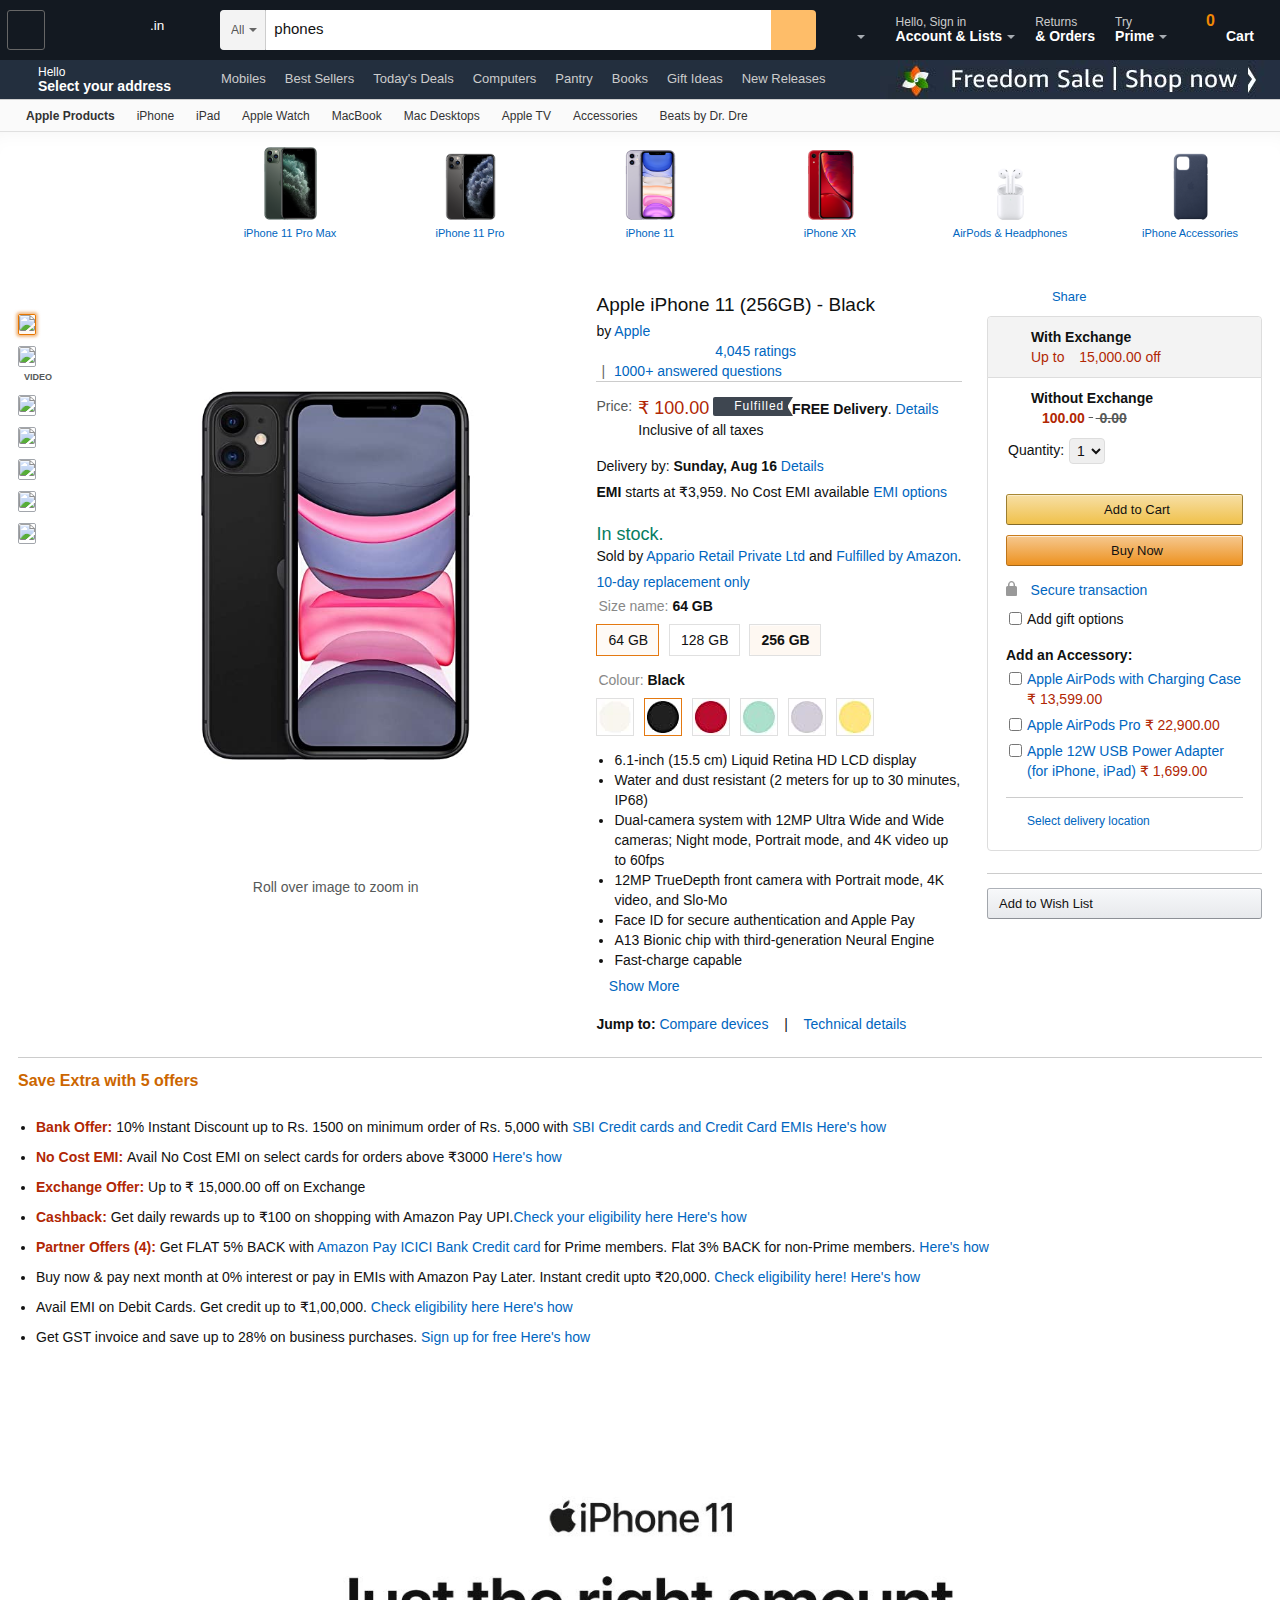
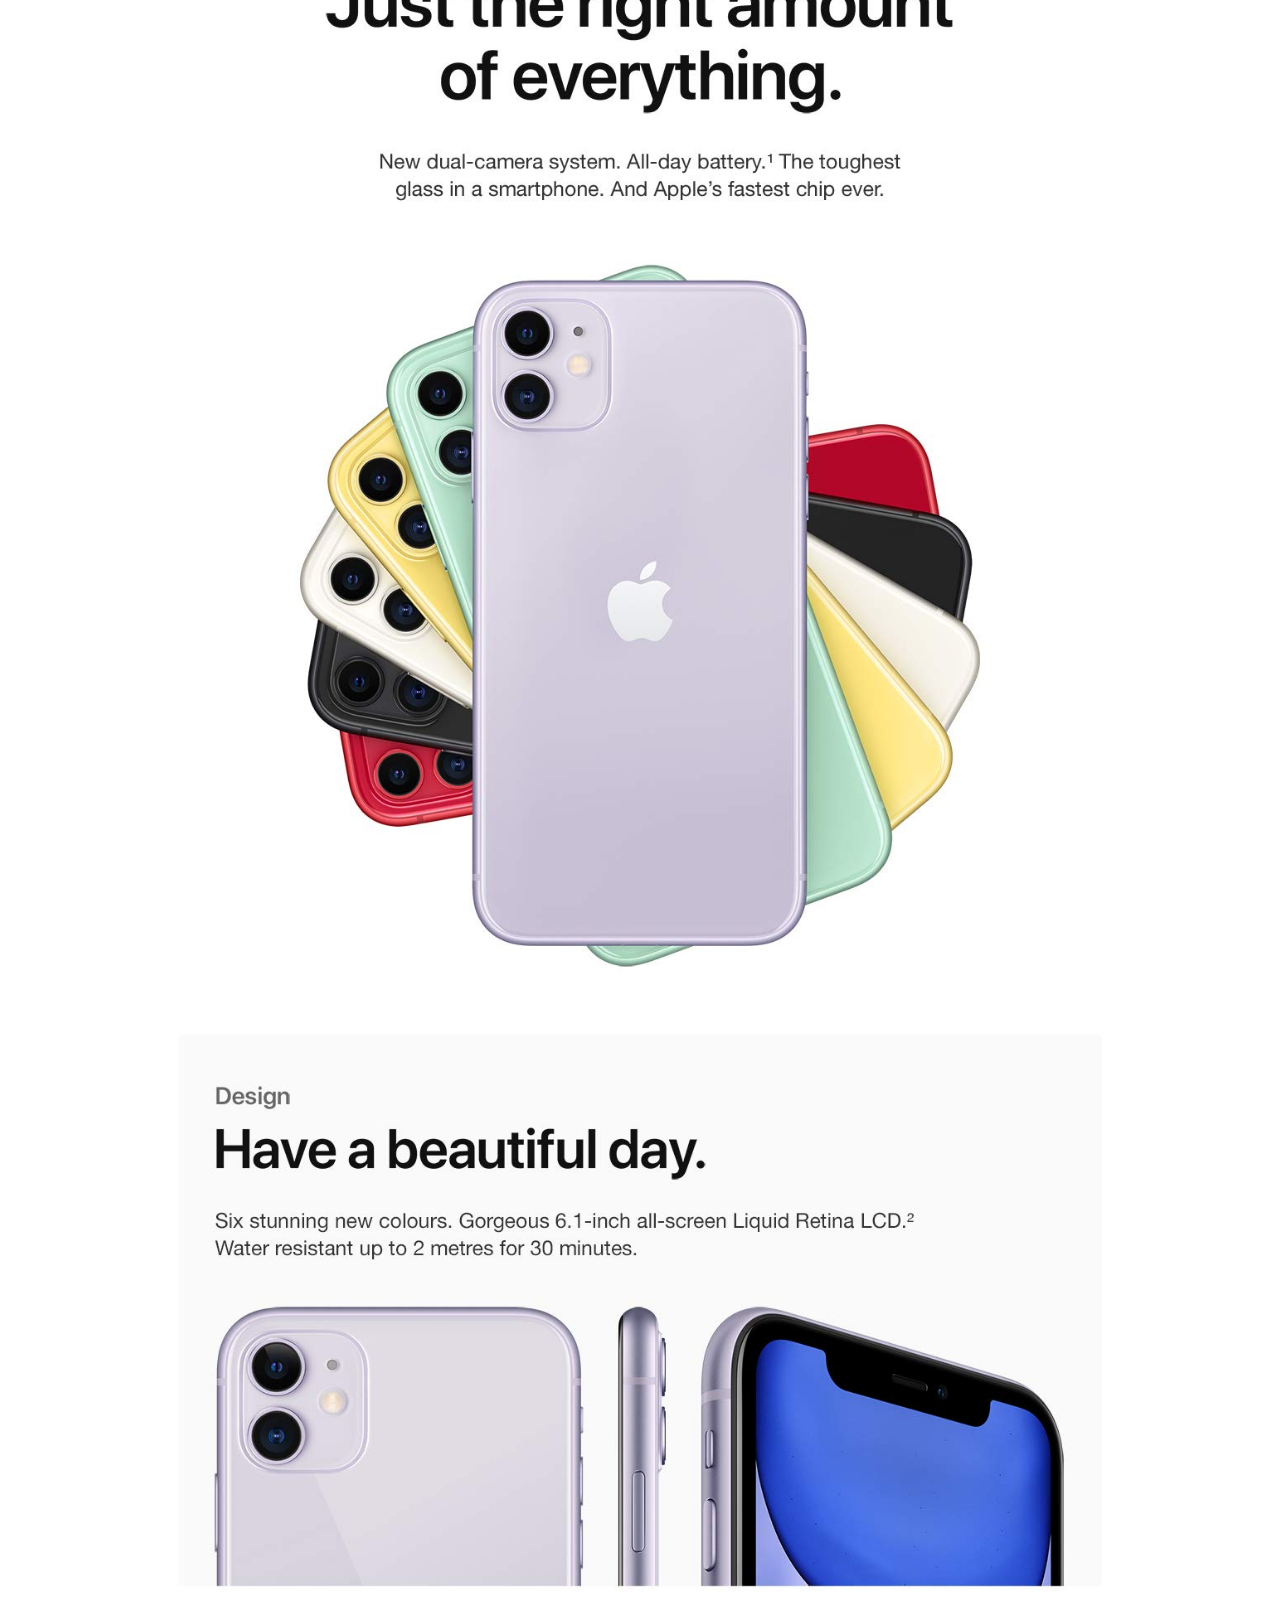
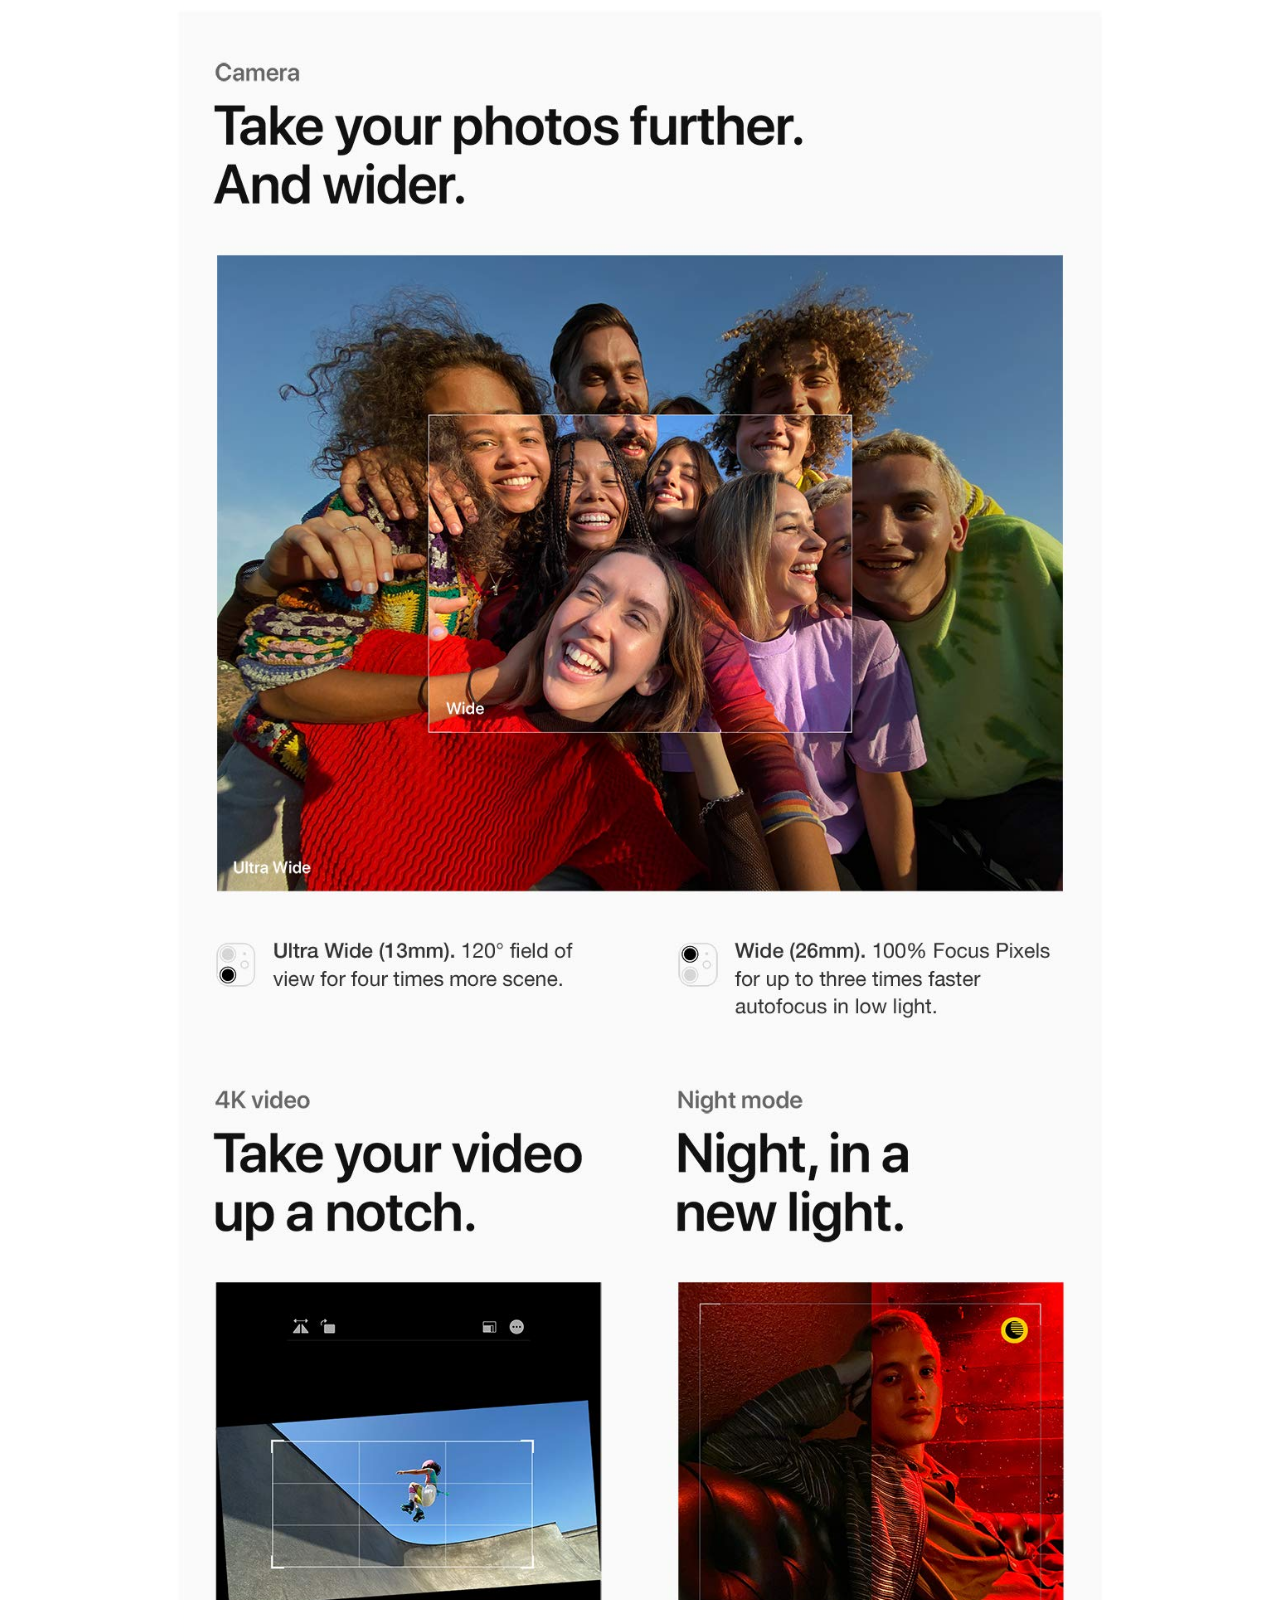
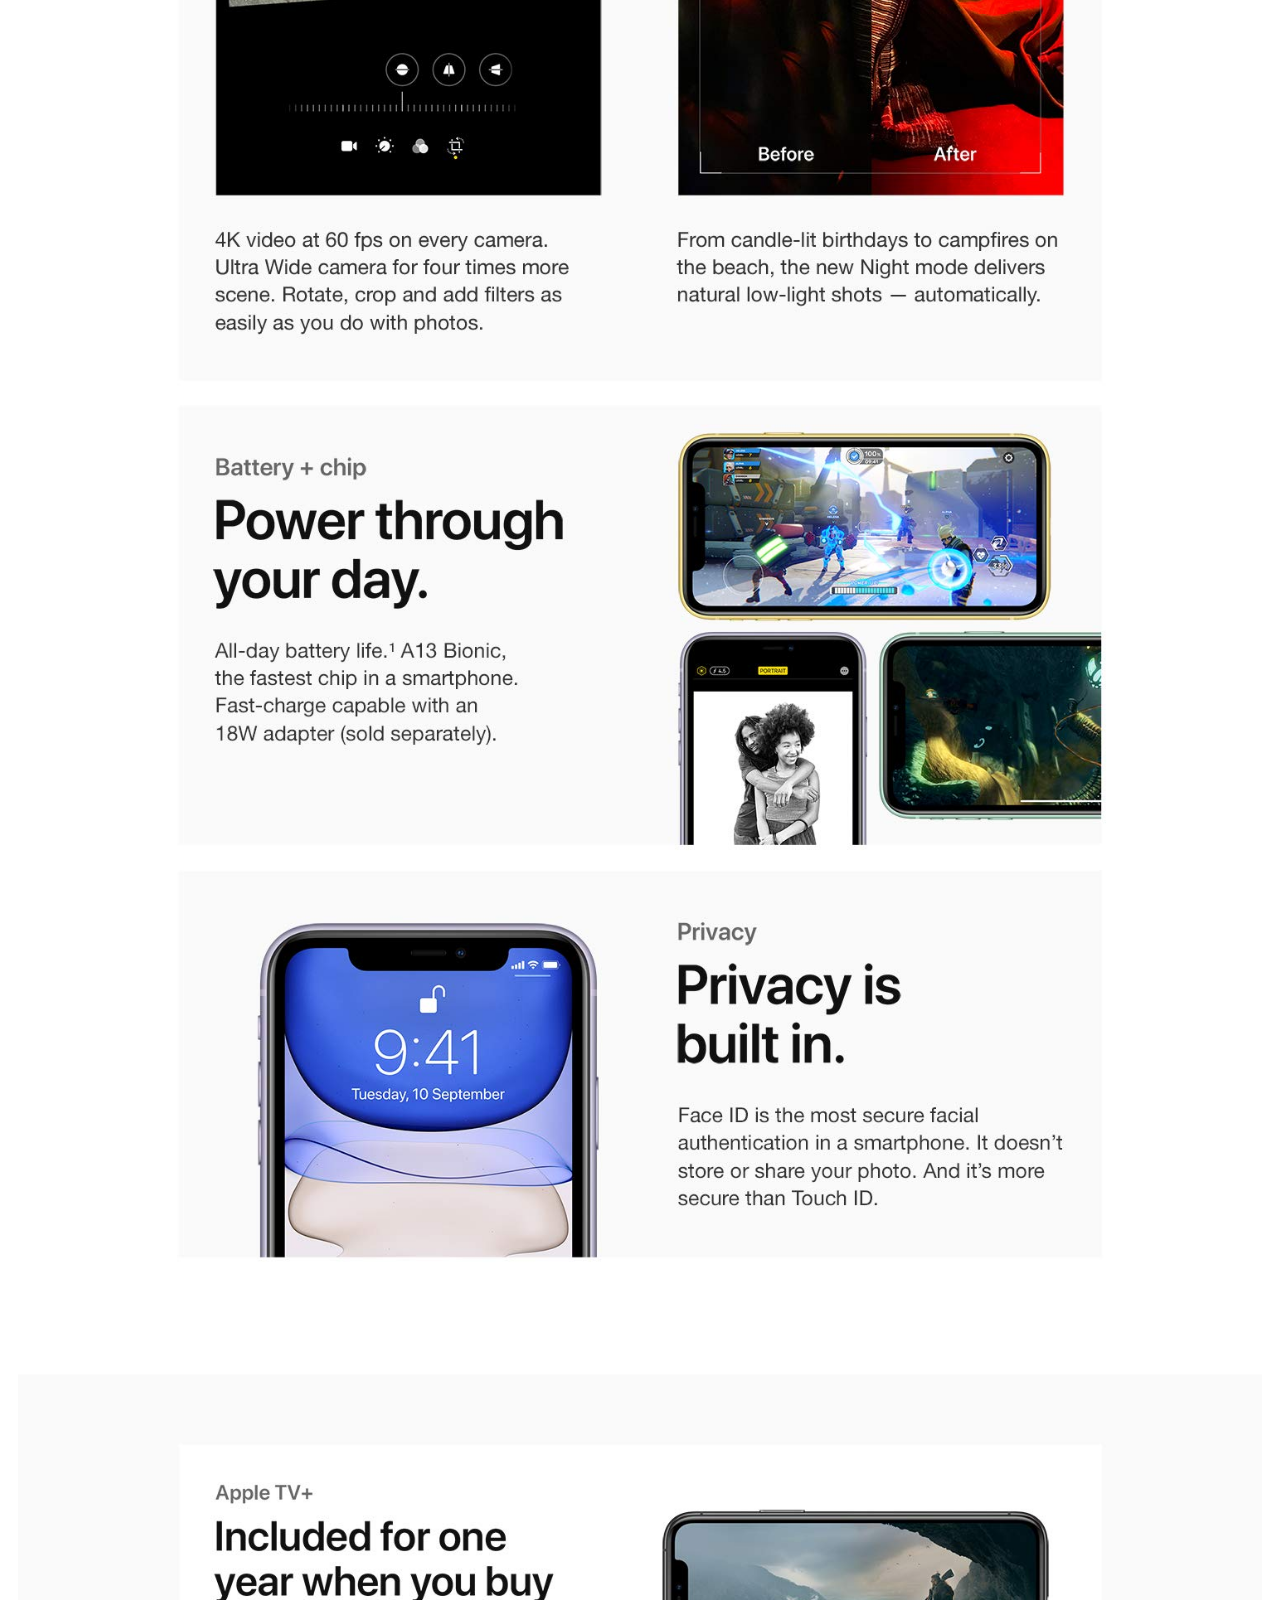
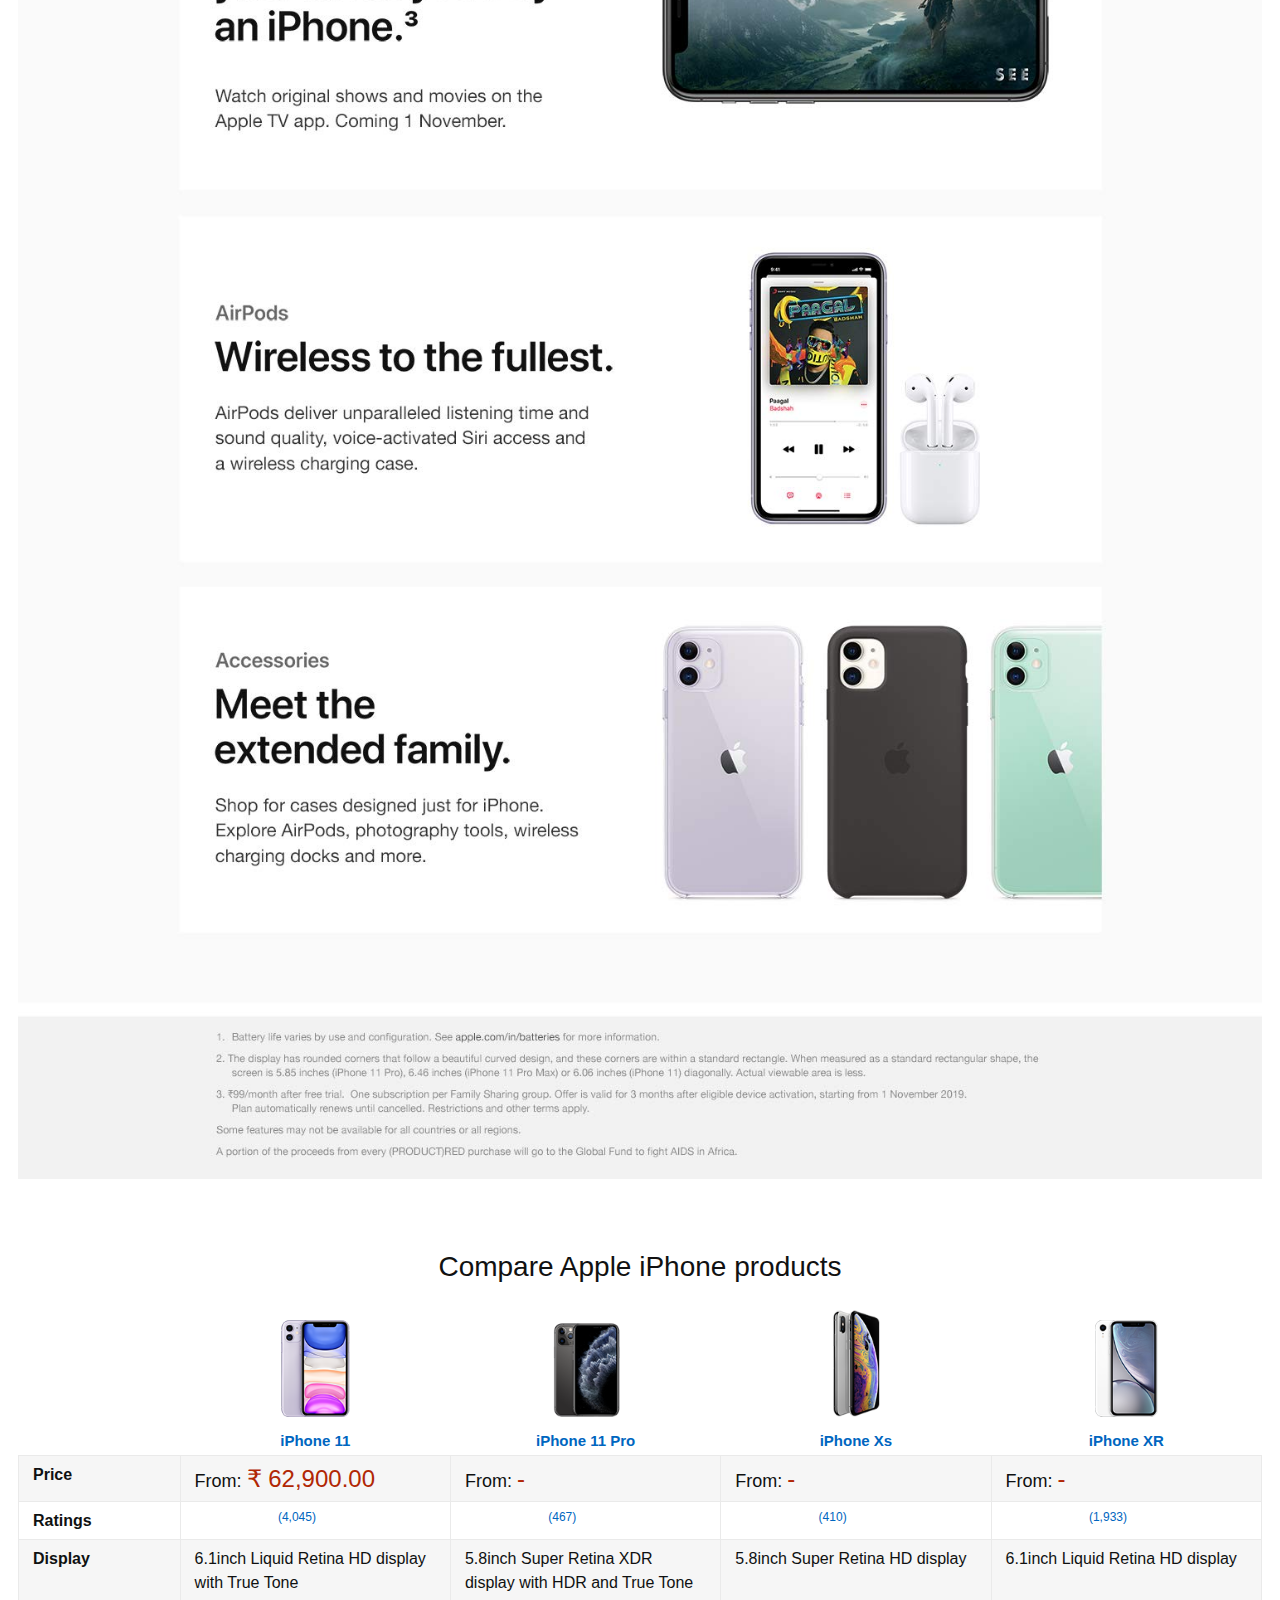
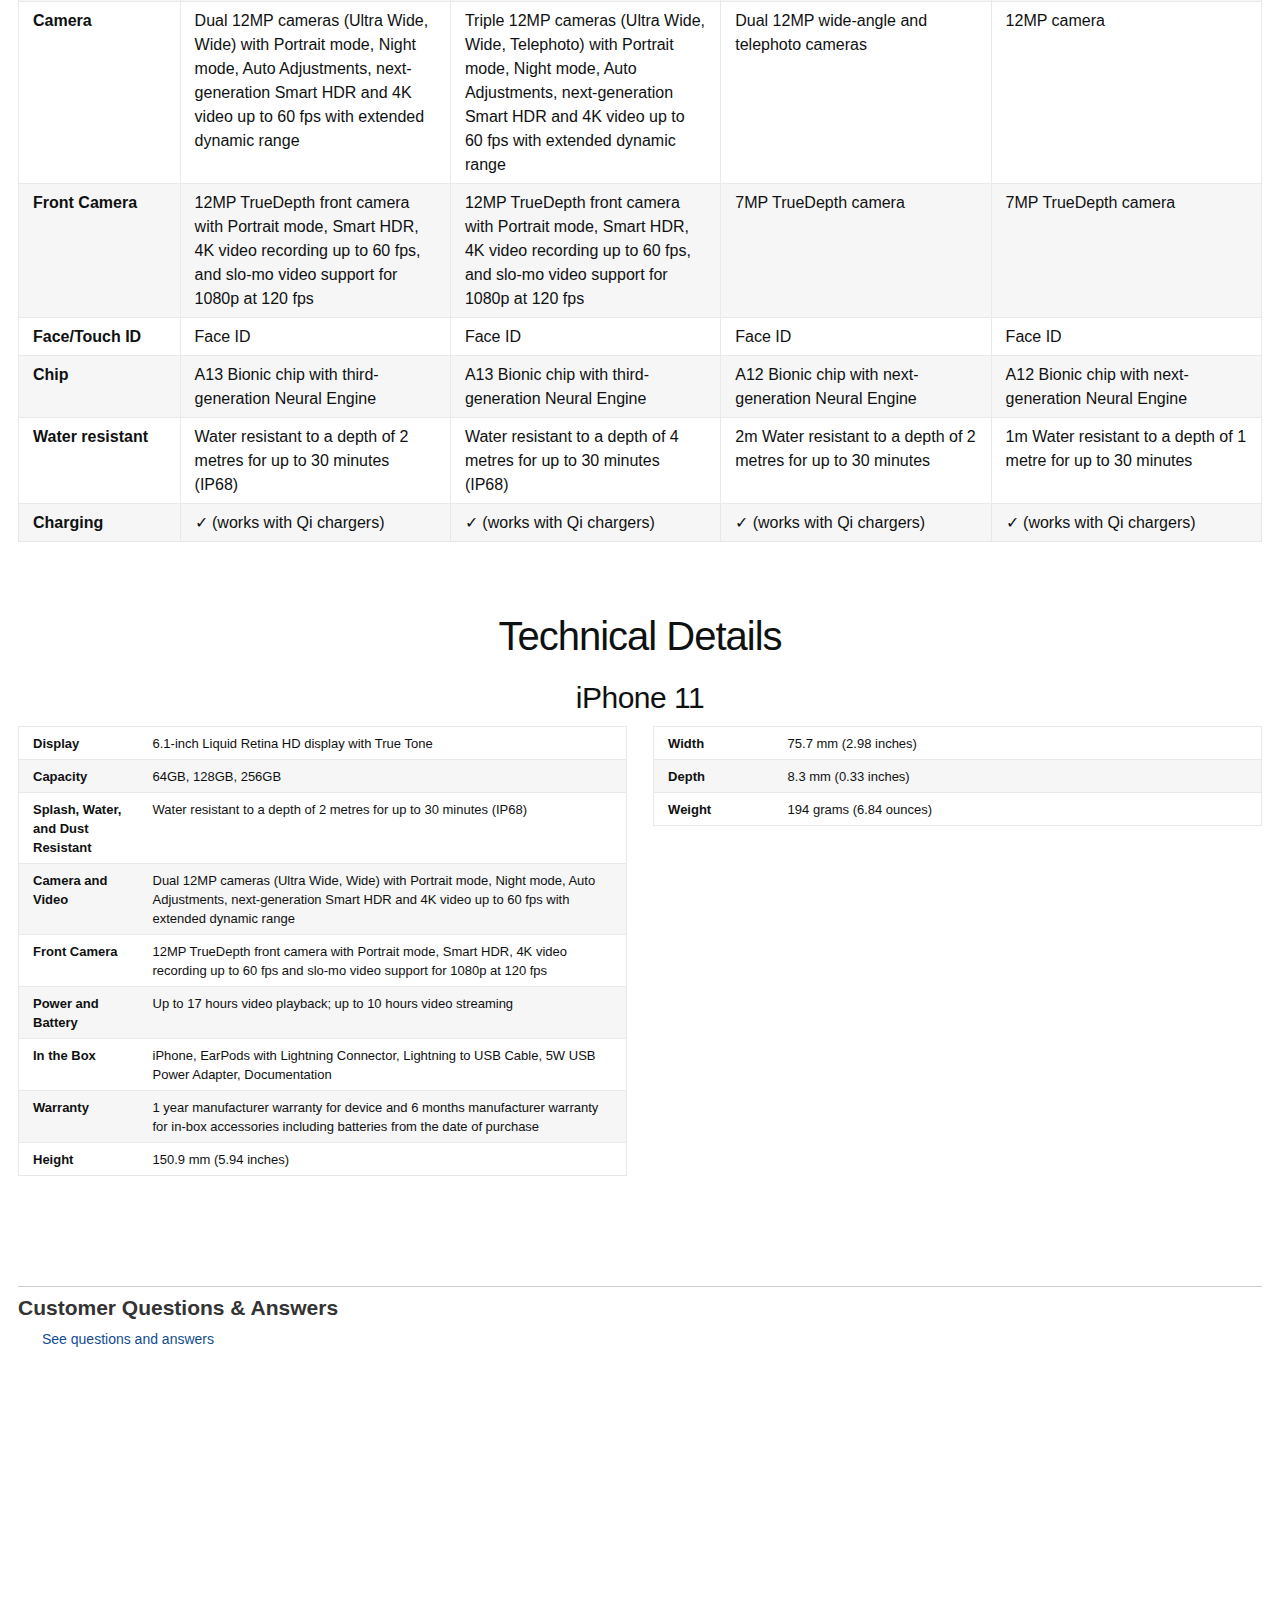
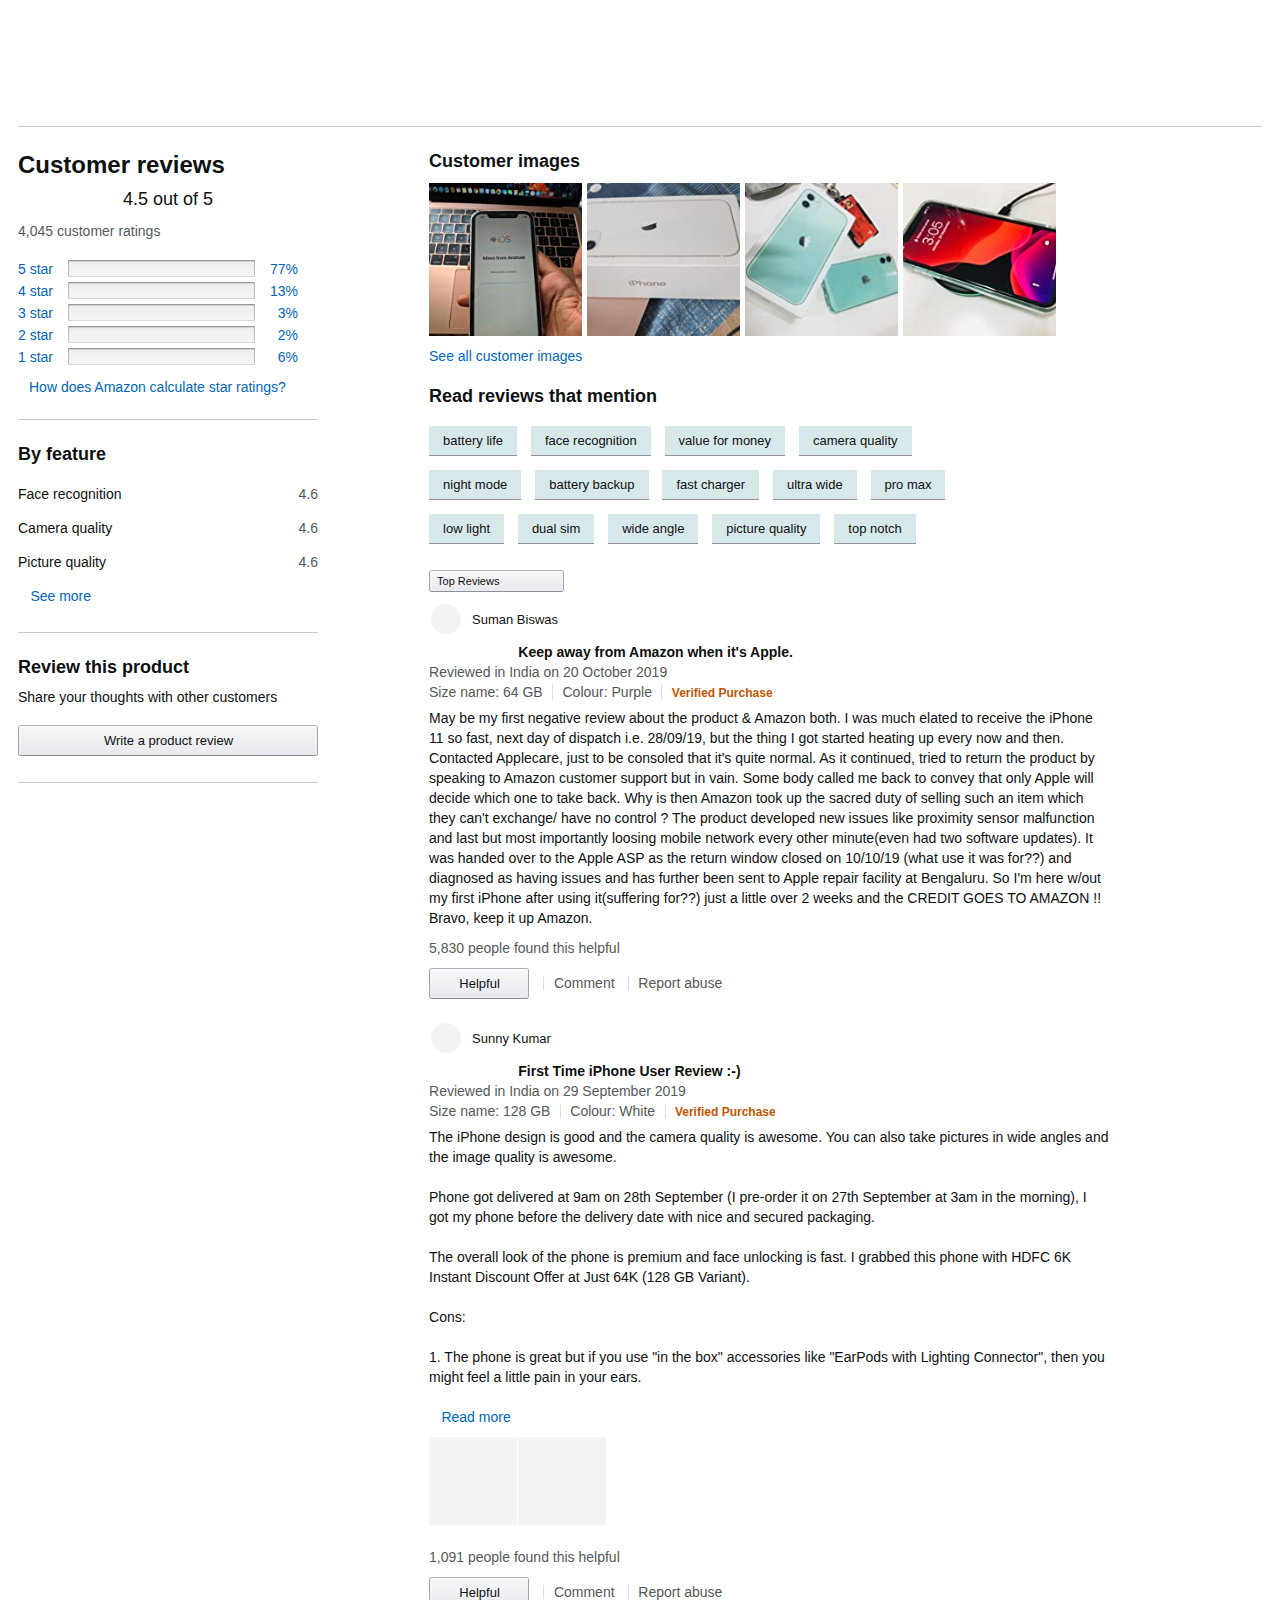
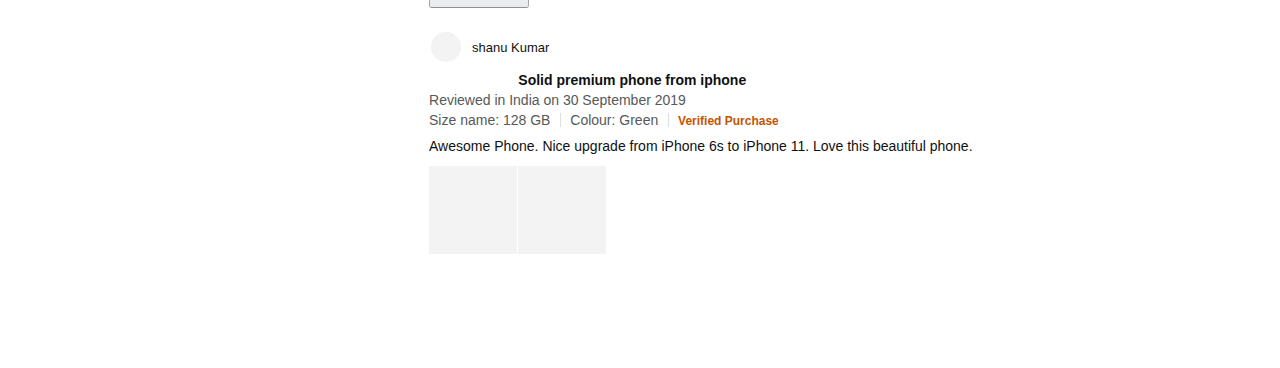
==== commit 0a714bad: "hhhh" ====
--- a/index.html
+++ b/index.html
@@ -1,18131 +1,18131 @@
-<!DOCTYPE html>
-<html class="a-ws a-js a-audio a-video a-canvas a-svg a-drag-drop a-geolocation a-history a-webworker a-autofocus a-input-placeholder a-textarea-placeholder a-local-storage a-gradients a-hires a-transform3d -scrolling a-text-shadow a-text-stroke a-box-shadow a-border-radius a-border-image a-opacity a-transform a-transition a-ember" data-19ax5a9jf="dingo" data-aui-build-date="3.20.5-2020-07-31" lang="en-in"><!-- sp:feature:head-start --><head><style class="vjs-styles-defaults">
-      .video-js {
-        width: 300px;
-        height: 150px;
-      }
-
-      .vjs-fluid {
-        padding-top: 56.25%
-      }
-    </style><style class="vjs-styles-dimensions">
-      .detailpage-imageblock-player-5a385e8d-359c-4430-b722-893c9d3be16d-container-element-dimensions {
-        width: 854px;
-        height: 480.375px;
-      }
-
-      .detailpage-imageblock-player-5a385e8d-359c-4430-b722-893c9d3be16d-container-element-dimensions.vjs-fluid {
-        padding-top: 56.25%;
-      }
-    </style><script async="" src="Apple%20iPhone%2011%20(64GB)%20-%20Black%20Amazon.in_files/31BVuidgT8L.js" crossorigin="anonymous"></script><script>var aPageStart = (new Date()).getTime();</script><meta charset="utf-8">
-
-<script type="text/javascript">var ue_t0=ue_t0||+new Date();</script>
-<!-- sp:feature:cs-optimization -->
-<meta http-equiv="x-dns-prefetch-control" content="on">
-<link rel="dns-prefetch" href="https://images-eu.ssl-images-amazon.com/">
-<link rel="dns-prefetch" href="https://m.media-amazon.com/">
-<link rel="dns-prefetch" href="https://completion.amazon.com/">
-<script type="text/javascript">
-window.ue_ihb = (window.ue_ihb || window.ueinit || 0) + 1;
-if (window.ue_ihb === 1) {
-
-var ue_csm = window,
-    ue_hob = +new Date();
-(function(d){var e=d.ue=d.ue||{},f=Date.now||function(){return+new Date};e.d=function(b){return f()-(b?0:d.ue_t0)};e.stub=function(b,a){if(!b[a]){var c=[];b[a]=function(){c.push([c.slice.call(arguments),e.d(),d.ue_id])};b[a].replay=function(b){for(var a;a=c.shift();)b(a[0],a[1],a[2])};b[a].isStub=1}};e.exec=function(b,a){return function(){try{return b.apply(this,arguments)}catch(c){ueLogError(c,{attribution:a||"undefined",logLevel:"WARN"})}}}})(ue_csm);
-
-
-    var ue_err_chan = 'jserr-rw';
-(function(d,e){function h(f,b){if(!(a.ec>a.mxe)&&f){a.ter.push(f);b=b||{};var c=f.logLevel||b.logLevel;c&&c!==k&&c!==m&&c!==n&&c!==p||a.ec++;c&&c!=k||a.ecf++;b.pageURL=""+(e.location?e.location.href:"");b.logLevel=c;b.attribution=f.attribution||b.attribution;a.erl.push({ex:f,info:b})}}function l(a,b,c,e,g){d.ueLogError({m:a,f:b,l:c,c:""+e,err:g,fromOnError:1,args:arguments},g?{attribution:g.attribution,logLevel:g.logLevel}:void 0);return!1}var k="FATAL",m="ERROR",n="WARN",p="DOWNGRADED",a={ec:0,ecf:0,
-pec:0,ts:0,erl:[],ter:[],mxe:50,startTimer:function(){a.ts++;setInterval(function(){d.ue&&a.pec<a.ec&&d.uex("at");a.pec=a.ec},1E4)}};l.skipTrace=1;h.skipTrace=1;h.isStub=1;d.ueLogError=h;d.ue_err=a;e.onerror=l})(ue_csm,window);
-
-
-var ue_id = '254ZFFPRY1VKY96VMSRY',
-    ue_url = '/rd/uedata',
-    ue_navtiming = 1,
-    ue_mid = 'A21TJRUUN4KGV',
-    ue_sid = '260-4309235-4253037',
-    ue_sn = 'www.amazon.in',
-    ue_furl = 'fls-eu.amazon.in',
-    ue_surl = 'https://unagi-eu.amazon.com/1/events/com.amazon.csm.nexusclient.prod',
-    ue_int = 0,
-    ue_fcsn = 1,
-    ue_urt = 3,
-    ue_rpl_ns = 'cel-rpl',
-    ue_ddq = 1,
-    ue_fpf = '//fls-eu.amazon.in/1/batch/1/OP/A21TJRUUN4KGV:260-4309235-4253037:254ZFFPRY1VKY96VMSRY$uedata=s:',
-    ue_sbuimp = 1,
-
-    ue_swi = 1;
-function ue_viz(){(function(c,e,a){function k(b){if(c.ue.viz.length<p&&!l){var a=b.type;b=b.originalEvent;/^focus./.test(a)&&b&&(b.toElement||b.fromElement||b.relatedTarget)||(a=e[m]||("blur"==a||"focusout"==a?"hidden":"visible"),c.ue.viz.push(a+":"+(+new Date-c.ue.t0)),"visible"==a&&(ue.isl&&uex("at"),l=1))}}for(var l=0,f,g,m,n=["","webkit","o","ms","moz"],d=0,p=20,h=0;h<n.length&&!d;h++)if(a=n[h],f=(a?a+"H":"h")+"idden",d="boolean"==typeof e[f])g=a+"visibilitychange",m=(a?a+"V":"v")+"isibilityState";
-k({});d&&e.addEventListener(g,k,0);c.ue&&d&&(c.ue.pageViz={event:g,propHid:f})})(ue_csm,document,window)};
-
-(function(d,k,L){function G(a){return a&&a.replace&&a.replace(/^\s+|\s+$/g,"")}function t(a){return"undefined"===typeof a}function C(a,b){for(var c in b)b[u](c)&&(a[c]=b[c])}function H(a){try{var b=L.cookie.match(RegExp("(^| )"+a+"=([^;]+)"));if(b)return b[2].trim()}catch(c){}}function M(p,b,c){p&&(d.ue_id=a.id=a.rid=p,x=x.replace(/((.*?:){2})(\w+)/,function(a,b){return b+p}));b&&(x=x.replace(/(.*?:)(\w|-)+/,function(a,c){return c+b}),d.ue_sid=b);c&&a.tag("page-source:"+c);d.ue_fpf=x}function N(){var a=
-{};return function(b){b&&(a[b]=1);b=[];for(var c in a)a[u](c)&&b.push(c);return b}}function y(d,b,c,e){var h=e||+new D,n,v,m=k.csa;if(b||t(c)){if(d){n=b?f("t",b)||f("t",b,{}):a.t;n[d]=h;for(v in c)c[u](v)&&f(v,b,c[v]);!b&&1!==k.ue_csa_ajax&&m&&m("PageTiming")("mark",O[d]||d,e)}return h}}function f(d,b,c){var e=b&&b!=a.id?a.sc[b]:a;e||(e=a.sc[b]={});"id"===d&&c&&(P=1);return e[d]=c||e[d]}function Q(d,b,c,e,h){c="on"+c;var f=b[c];"function"===typeof f?d&&(a.h[d]=f):f=function(){};b[c]=function(a){h?
-(e(a),f(a)):(f(a),e(a))};b[c]&&(b[c].isUeh=1)}function R(p,b,c,e){function r(b,c){var d=[b],g=0,e={},h,k;c?(d.push("m=1"),e[c]=1):e=a.sc;for(k in e)if(e[u](k)){var r=f("wb",k),l=f("t",k)||{},m=f("t0",k)||a.t0,n;if(c||2==r){r=r?g++:"";d.push("sc"+r+"="+k);for(n in l)3>=n.length&&!t(l[n])&&null!==l[n]&&d.push(n+r+"="+(l[n]-m));d.push("t"+r+"="+l[p]);if(f("ctb",k)||f("wb",k))h=1}}!w&&h&&d.push("ctb=1");return d.join("&")}function n(b,c,g,e){if(b){var f=d.ue_err;d.ue_url&&!e&&b&&0<b.length&&(e=new Image,
-a.iel.push(e),e.src=b,a.count&&a.count("postbackImageSize",b.length));if(x){var h=k.encodeURIComponent;h&&b&&(e=new Image,b=""+d.ue_fpf+h(b)+":"+(+new D-d.ue_t0),a.iel.push(e),e.src=b)}else a.log&&(a.log(b,"uedata",{n:1}),a.ielf.push(b));f&&!f.ts&&f.startTimer();a.b&&(f=a.b,a.b="",n(f,c,g,1))}}function v(b){var c=A?A.type:E,d=2==c||a.isBFonMshop,c=c&&!d,e=a.bfini;P||(e&&1<e&&(b+="&bfform=1",c||(a.isBFT=e-1)),d&&(b+="&bfnt=1",a.isBFT=a.isBFT||1),a.ssw&&a.isBFT&&(a.isBFonMshop&&(a.isNRBF=0),t(a.isNRBF)&&
-(d=a.ssw(a.oid),d.e||t(d.val)||(a.isNRBF=1<d.val?0:1)),t(a.isNRBF)||(b+="&nrbf="+a.isNRBF)),a.isBFT&&!a.isNRBF&&(b+="&bft="+a.isBFT));return b}if(!a.paused&&(b||t(c))){for(var m in c)c[u](m)&&f(m,b,c[m]);a.isBFonMshop||y("pc",b,c);m=f("id",b)||a.id;var s=f("id2",b),g=a.url+"?"+p+"&v="+a.v+"&id="+m,w=f("ctb",b)||f("wb",b),z;w&&(g+="&ctb="+w);s&&(g+="&id2="+s);1<d.ueinit&&(g+="&ic="+d.ueinit);if(!("ld"!=p&&"ul"!=p||b&&b!=m)){if("ld"==p){try{k[I]&&k[I].isUeh&&(k[I]=null)}catch(H){}if(k.chrome)for(s=
-0;s<J.length;s++)S(F,J[s]);(s=L.ue_backdetect)&&s.ue_back&&s.ue_back.value++;d._uess&&(z=d._uess());a.isl=1}a._bf&&(g+="&bf="+a._bf());d.ue_navtiming&&h&&(f("ctb",m,"1"),a.isBFonMshop||y("tc",E,E,K));!B||a.isBFonMshop||T||(h&&C(a.t,{na_:h.navigationStart,ul_:h.unloadEventStart,_ul:h.unloadEventEnd,rd_:h.redirectStart,_rd:h.redirectEnd,fe_:h.fetchStart,lk_:h.domainLookupStart,_lk:h.domainLookupEnd,co_:h.connectStart,_co:h.connectEnd,sc_:h.secureConnectionStart,rq_:h.requestStart,rs_:h.responseStart,
-_rs:h.responseEnd,dl_:h.domLoading,di_:h.domInteractive,de_:h.domContentLoadedEventStart,_de:h.domContentLoadedEventEnd,_dc:h.domComplete,ld_:h.loadEventStart,_ld:h.loadEventEnd,ntd:("function"!==typeof B.now||t(K)?0:new D(K+B.now())-new D)+a.t0}),A&&C(a.t,{ty:A.type+a.t0,rc:A.redirectCount+a.t0}),T=1);a.isBFonMshop||C(a.t,{hob:d.ue_hob,hoe:d.ue_hoe});a.ifr&&(g+="&ifr=1")}y(p,b,c,e);c="ld"==p&&b&&f("wb",b);var q,l;c||b&&b!==m||aa(b);c||m==a.oid||ba(m,(f("t",b)||{}).tc||+f("t0",b),+f("t0",b));(e=d.ue_mbl)&&
-e.cnt&&!c&&(g+=e.cnt());c?f("wb",b,2):"ld"==p&&(a.lid=G(m));for(q in a.sc)if(1==f("wb",q))break;if(c){if(a.s)return;g=r(g,null)}else e=r(g,null),e!=g&&(e=v(e),a.b=e),z&&(g+=z),g=r(g,b||a.id);g=v(g);if(a.b||c)for(q in a.sc)2==f("wb",q)&&delete a.sc[q];z=0;a._rt&&(g+="&rt="+a._rt());e=k.csa;if(!c&&1===k.ue_csa_ajax&&e)for(l in q=f("t",b)||{},e=e("PageTiming"),q)q[u](l)&&e("mark",O[l]||l,q[l]);c||(a.s=0,(l=d.ue_err)&&0<l.ec&&l.pec<l.ec&&(l.pec=l.ec,g+="&ec="+l.ec+"&ecf="+l.ecf),z=f("ctb",b),"ld"!==p||
-b||a.markers||(a.markers={},C(a.markers,f("t",b))),f("t",b,{}));a.tag&&a.tag().length&&(g+="&csmtags="+a.tag().join("|"),a.tag=N());l=a.viz||[];(q=l.length)&&(g+="&viz="+l.splice(0,q).join("|"));t(d.ue_pty)||(g+="&pty="+d.ue_pty+"&spty="+d.ue_spty+"&pti="+d.ue_pti);a.tabid&&(g+="&tid="+a.tabid);a.aftb&&(g+="&aftb=1");!a._ui||b&&b!=m||(g+=a._ui());a.a=g;n(g,p,z,c)}}function aa(a){var b=k.ue_csm_markers||{},c;for(c in b)b[u](c)&&y(c,a,E,b[c])}function w(a,b,c){c=c||k;if(c[U])c[U](a,b,!1);else if(c[V])c[V]("on"+
-a,b)}function S(a,b,c){c=c||k;if(c[W])c[W](a,b,!1);else if(c[X])c[X]("on"+a,b)}function Y(){function a(){d.onUl()}function b(a){return function(){c[a]||(c[a]=1,R(a))}}var c={},e,f;d.onLd=b("ld");d.onLdEnd=b("ld");d.onUl=b("ul");e={stop:b("os")};k.chrome?(w(F,a),J.push(a)):e[F]=d.onUl;for(f in e)e[u](f)&&Q(0,k,f,e[f]);d.ue_viz&&ue_viz();w("load",d.onLd);y("ue")}function ba(f,b,c){var e=d.ue_mbl,h=k.csa,n=h&&h("SPA"),h=h&&h("PageTiming");e&&e.ajax&&e.ajax(b,c);n&&h&&(n("newPage",{requestId:f,transitionType:"soft"}),
-h("mark","transitionStart",b));a.tag("ajax-transition")}d.ueinit=(d.ueinit||0)+1;var a=d.ue=d.ue||{};a.t0=k.aPageStart||d.ue_t0;a.id=d.ue_id;a.url=d.ue_url;a.rid=d.ue_id;a.a="";a.b="";a.h={};a.s=1;a.t={};a.sc={};a.iel=[];a.ielf=[];a.viz=[];a.v="0.213489.0";a.paused=!1;var u="hasOwnProperty",F="beforeunload",I="on"+F,U="addEventListener",W="removeEventListener",V="attachEvent",X="detachEvent",O={cf:"criticalFeature",af:"aboveTheFold",fn:"functional",fp:"firstPaint",fcp:"firstContentfulPaint",bb:"bodyBegin",
-be:"bodyEnd",ld:"loaded"},D=k.Date,B=k.performance||k.webkitPerformance,h=(B||{}).timing,A=(B||{}).navigation,K=(h||{}).navigationStart,x=d.ue_fpf,P=0,T=0,J=[],E;a.oid=G(a.id);a.lid=G(a.id);a._t0=a.t0;a.tag=N();a.ifr=k.top!==k.self||k.frameElement?1:0;a.markers=null;a.attach=w;a.detach=S;if("000-0000000-8675309"===d.ue_sid){var Z=H("cdn-rid"),$=H("session-id");Z&&$&&M(Z,$,"cdn")}d.uei=Y;d.ueh=Q;d.ues=f;d.uet=y;d.uex=R;a.reset=M;a.pause=function(d){a.paused=d};Y()})(ue_csm,window,ue_csm.document);
-
-
-ue.stub(ue,"event");ue.stub(ue,"onSushiUnload");ue.stub(ue,"onSushiFlush");
-
-ue.stub(ue,"log");ue.stub(ue,"onunload");ue.stub(ue,"onflush");
-(function(c){var a=c.ue;a.cv={};a.cv.scopes={};a.count=function(d,c,b){var e={},f=a.cv,g=b&&0===b.c;e.counter=d;e.value=c;e.t=a.d();b&&b.scope&&(f=a.cv.scopes[b.scope]=a.cv.scopes[b.scope]||{},e.scope=b.scope);if(void 0===c)return f[d];f[d]=c;d=0;b&&b.bf&&(d=1);ue_csm.ue_sclog||!a.clog||0!==d||g?a.log&&a.log(e,"csmcount",{c:1,bf:d}):a.clog(e,"csmcount",{bf:d})};a.count("baselineCounter2",1);a&&a.event&&(a.event({requestId:c.ue_id||"rid",server:c.ue_sn||"sn",obfuscatedMarketplaceId:c.ue_mid||"mid"},
-"csm","csm.CSMBaselineEvent.4"),a.count("nexusBaselineCounter",1,{bf:1}))})(ue_csm);
-
-
-
-var ue_hoe = +new Date();
-}
-window.ueinit = window.ue_ihb;
-</script>
-
-<!-- v67xwqwdt5egpoppa31zzuh0zlwg -->
-<!-- sp:feature:aui-assets -->
-<link rel="stylesheet" href="Apple%20iPhone%2011%20(64GB)%20-%20Black%20Amazon.in_files/11EIQ5IGqaL.css">
-<script>
-(function(f,h,Q,E){function F(a){w&&w.tag&&w.tag(q(":","aui",a))}function u(a,b){w&&w.count&&w.count("aui:"+a,0===b?0:b||(w.count("aui:"+a)||0)+1)}function p(a){try{return a.test(navigator.userAgent)}catch(b){return!1}}function y(a,b,c){a.addEventListener?a.addEventListener(b,c,!1):a.attachEvent&&a.attachEvent("on"+b,c)}function q(a,b,c,e){b=b&&c?b+a+c:b||c;return e?q(a,b,e):b}function G(a,b,c){try{Object.defineProperty(a,b,{value:c,writable:!1})}catch(e){a[b]=c}return c}function va(a,b){var c=a.length,
-e=c,g=function(){e--||(R.push(b),S||(setTimeout(ca,0),S=!0))};for(g();c--;)da[a[c]]?g():(A[a[c]]=A[a[c]]||[]).push(g)}function wa(a,b,c,e,g){var d=h.createElement(a?"script":"link");y(d,"error",e);g&&y(d,"load",g);a?(d.type="text/javascript",d.async=!0,c&&/AUIClients|images[/]I/.test(b)&&d.setAttribute("crossorigin","anonymous"),d.src=b):(d.rel="stylesheet",d.href=b);h.getElementsByTagName("head")[0].appendChild(d)}function ea(a,b){return function(c,e){function g(){wa(b,c,d,function(b){T?u("resource_unload"):
-d?(d=!1,u("resource_retry"),g()):(u("resource_error"),a.log("Asset failed to load: "+c));b&&b.stopPropagation?b.stopPropagation():f.event&&(f.event.cancelBubble=!0)},e)}if(fa[c])return!1;fa[c]=!0;u("resource_count");var d=!0;return!g()}}function xa(a,b,c){for(var e={name:a,guard:function(c){return b.guardFatal(a,c)},logError:function(c,d,e){b.logError(c,d,e,a)}},g=[],d=0;d<c.length;d++)H.hasOwnProperty(c[d])&&(g[d]=U.hasOwnProperty(c[d])?U[c[d]](H[c[d]],e):H[c[d]]);return g}function B(a,b,c,e,g){return function(d,
-h){function n(){var a=null;e?a=h:"function"===typeof h&&(p.start=C(),a=h.apply(f,xa(d,k,l)),p.end=C());if(b){H[d]=a;a=d;for(da[a]=!0;(A[a]||[]).length;)A[a].shift()();delete A[a]}p.done=!0}var k=g||this;"function"===typeof d&&(h=d,d=E);b&&(d=d?d.replace(ha,""):"__NONAME__",V.hasOwnProperty(d)&&k.error(q(", reregistered by ",q(" by ",d+" already registered",V[d]),k.attribution),d),V[d]=k.attribution);for(var l=[],m=0;m<a.length;m++)l[m]=a[m].replace(ha,"");var p=ia[d||"anon"+ ++ya]={depend:l,registered:C(),
-namespace:k.namespace};c?n():va(l,k.guardFatal(d,n));return{decorate:function(a){U[d]=k.guardFatal(d,a)}}}}function ja(a){return function(){var b=Array.prototype.slice.call(arguments);return{execute:B(b,!1,a,!1,this),register:B(b,!0,a,!1,this)}}}function W(a,b){return function(c,e){e||(e=c,c=E);var g=this.attribution;return function(){z.push(b||{attribution:g,name:c,logLevel:a});var d=e.apply(this,arguments);z.pop();return d}}}function I(a,b){this.load={js:ea(this,!0),css:ea(this)};G(this,"namespace",
-b);G(this,"attribution",a)}function ka(){h.body?r.trigger("a-bodyBegin"):setTimeout(ka,20)}function D(a,b){a.className=X(a,b)+" "+b}function X(a,b){return(" "+a.className+" ").split(" "+b+" ").join(" ").replace(/^ | $/g,"")}function la(a){try{return a()}catch(b){return!1}}function J(){if(K){var a={w:f.innerWidth||n.clientWidth,h:f.innerHeight||n.clientHeight};5<Math.abs(a.w-Y.w)||50<a.h-Y.h?(Y=a,L=4,(a=k.mobile||k.tablet?450<a.w&&a.w>a.h:1250<=a.w)?D(n,"a-ws"):n.className=X(n,"a-ws")):0<L&&(L--,ma=
-setTimeout(J,16))}}function za(a){(K=a===E?!K:!!a)&&J()}function Aa(){return K}function v(a,b){return"sw:"+(b||"")+":"+a+":"}function na(){oa.forEach(function(a){F(a)})}function t(a){oa.push(a)}function pa(a,b,c,e){if(c){b=p(/Chrome/i)&&!p(/Edge/i)&&!p(/OPR/i)&&!a.capabilities.isAmazonApp&&!p(new RegExp(Z+"bwv"+Z+"b"));var g=v(e,"browser"),d=v(e,"prod_mshop"),f=v(e,"beta_mshop");!a.capabilities.isAmazonApp&&c.browser&&b&&(t(g+"supported"),c.browser.action(g,e));!b&&c.browser&&t(g+"unsupported");c.prodMshop&&
-t(d+"unsupported");c.betaMshop&&t(f+"unsupported")}}"use strict";var M=Q.now=Q.now||function(){return+new Q},C=function(a){return a&&a.now?a.now.bind(a):M}(f.performance),N=C(),l=f.AmazonUIPageJS||f.P;if(l&&l.when&&l.register){N=[];for(var m=h.currentScript;m;m=m.parentElement)m.id&&N.push(m.id);return l.log("A copy of P has already been loaded on this page.","FATAL",N.join(" "))}var w=f.ue;F();F("aui_build_date:3.20.5-2020-07-31");var R=[],S=!1;var ca=function(){for(var a=setTimeout(ca,0),b=M();R.length;)if(R.shift()(),
-50<M()-b)return;clearTimeout(a);S=!1};var da={},A={},fa={},T=!1;y(f,"beforeunload",function(){T=!0;setTimeout(function(){T=!1},1E4)});var ha=/^prv:/,V={},H={},U={},ia={},ya=0,Z=String.fromCharCode(92),z=[],qa=f.onerror;f.onerror=function(a,b,c,e,g){g&&"object"===typeof g||(g=Error(a,b,c),g.columnNumber=e,g.stack=b||c||e?q(Z,g.message,"at "+q(":",b,c,e)):E);var d=z.pop()||{};g.attribution=q(":",g.attribution||d.attribution,d.name);g.logLevel=d.logLevel;g.attribution&&console&&console.log&&console.log([g.logLevel||
-"ERROR",a,"thrown by",g.attribution].join(" "));z=[];qa&&(d=[].slice.call(arguments),d[4]=g,qa.apply(f,d))};I.prototype={logError:function(a,b,c,e){b={message:b,logLevel:c||"ERROR",attribution:q(":",this.attribution,e)};if(f.ueLogError)return f.ueLogError(a||b,a?b:null),!0;console&&console.error&&(console.log(b),console.error(a));return!1},error:function(a,b,c,e){a=Error(q(":",e,a,c));a.attribution=q(":",this.attribution,b);throw a;},guardError:W(),guardFatal:W("FATAL"),guardCurrent:function(a){var b=
-z[z.length-1];return b?W(b.logLevel,b).call(this,a):a},log:function(a,b,c){return this.logError(null,a,b,c)},declare:B([],!0,!0,!0),register:B([],!0),execute:B([]),AUI_BUILD_DATE:"3.20.5-2020-07-31",when:ja(),now:ja(!0),trigger:function(a,b,c){var e=M();this.declare(a,{data:b,pageElapsedTime:e-(f.aPageStart||NaN),triggerTime:e});c&&c.instrument&&O.when("prv:a-logTrigger").execute(function(b){b(a)})},handleTriggers:function(){this.log("handleTriggers deprecated")},attributeErrors:function(a){return new I(a)},
-_namespace:function(a,b){return new I(a,b)}};var r=G(f,"AmazonUIPageJS",new I);var O=r._namespace("PageJS","AmazonUI");O.declare("prv:p-debug",ia);r.declare("p-recorder-events",[]);r.declare("p-recorder-stop",function(){});G(f,"P",r);ka();if(h.addEventListener){var ra;h.addEventListener("DOMContentLoaded",ra=function(){r.trigger("a-domready");h.removeEventListener("DOMContentLoaded",ra,!1)},!1)}var n=h.documentElement,aa=function(){var a=["O","ms","Moz","Webkit"],b=h.createElement("div");return{testGradients:function(){b.style.cssText=
-"background-image:-webkit-gradient(linear,left top,right bottom,from(#1E4),to(white));background-image:-webkit-linear-gradient(left top,#1E4,white);background-image:linear-gradient(left top,#1E4,white);";return~b.style.backgroundImage.indexOf("gradient")},test:function(c){var e=c.charAt(0).toUpperCase()+c.substr(1);c=(a.join(e+" ")+e+" "+c).split(" ");for(e=c.length;e--;)if(""===b.style[c[e]])return!0;return!1},testTransform3d:function(){var a=!1;f.matchMedia&&(a=f.matchMedia("(-webkit-transform-3d)").matches);
-return a}}}();l=n.className;var sa=/(^| )a-mobile( |$)/.test(l),ta=/(^| )a-tablet( |$)/.test(l),k={audio:function(){return!!h.createElement("audio").canPlayType},video:function(){return!!h.createElement("video").canPlayType},canvas:function(){return!!h.createElement("canvas").getContext},svg:function(){return!!h.createElementNS&&!!h.createElementNS("http://www.w3.org/2000/svg","svg").createSVGRect},offline:function(){return navigator.hasOwnProperty&&navigator.hasOwnProperty("onLine")&&navigator.onLine},
-dragDrop:function(){return"draggable"in h.createElement("span")},geolocation:function(){return!!navigator.geolocation},history:function(){return!(!f.history||!f.history.pushState)},webworker:function(){return!!f.Worker},autofocus:function(){return"autofocus"in h.createElement("input")},inputPlaceholder:function(){return"placeholder"in h.createElement("input")},textareaPlaceholder:function(){return"placeholder"in h.createElement("textarea")},localStorage:function(){return"localStorage"in f&&null!==
-f.localStorage},orientation:function(){return"orientation"in f},touch:function(){return"ontouchend"in h},gradients:function(){return aa.testGradients()},hires:function(){var a=f.devicePixelRatio&&1.5<=f.devicePixelRatio||f.matchMedia&&f.matchMedia("(min-resolution:144dpi)").matches;u("hiRes"+(sa?"Mobile":ta?"Tablet":"Desktop"),a?1:0);return a},transform3d:function(){return aa.testTransform3d()},touchScrolling:function(){return p(/Windowshop|android|OS ([5-9]|[1-9][0-9]+)(_[0-9]{1,2})+ like Mac OS X|Chrome|Silk|Firefox|Trident.+?; Touch/i)},
-ios:function(){return p(/OS [1-9][0-9]*(_[0-9]*)+ like Mac OS X/i)&&!p(/trident|Edge/i)},android:function(){return p(/android.([1-9]|[L-Z])/i)&&!p(/trident|Edge/i)},mobile:function(){return sa},tablet:function(){return ta},rtl:function(){return"rtl"===n.dir}};for(m in k)k.hasOwnProperty(m)&&(k[m]=la(k[m]));for(var ba="textShadow textStroke boxShadow borderRadius borderImage opacity transform transition".split(" "),P=0;P<ba.length;P++)k[ba[P]]=la(function(){return aa.test(ba[P])});var K=!0,ma=0,Y=
-{w:0,h:0},L=4;J();y(f,"resize",function(){clearTimeout(ma);L=4;J()});var ua={getItem:function(a){try{return f.localStorage.getItem(a)}catch(b){}},setItem:function(a,b){try{return f.localStorage.setItem(a,b)}catch(c){}}};n.className=X(n,"a-no-js");D(n,"a-js");!p(/OS [1-8](_[0-9]*)+ like Mac OS X/i)||f.navigator.standalone||p(/safari/i)||D(n,"a-ember");l=[];for(m in k)k.hasOwnProperty(m)&&k[m]&&l.push("a-"+m.replace(/([A-Z])/g,function(a){return"-"+a.toLowerCase()}));D(n,l.join(" "));n.setAttribute("data-aui-build-date",
-"3.20.5-2020-07-31");r.register("p-detect",function(){return{capabilities:k,localStorage:k.localStorage&&ua,toggleResponsiveGrid:za,responsiveGridEnabled:Aa}});p(/UCBrowser/i)||k.localStorage&&D(n,ua.getItem("a-font-class"));r.declare("a-event-revised-handling",!1);try{var x=navigator.serviceWorker}catch(a){F("sw:nav_err")}x&&(y(x,"message",function(a){a&&a.data&&u(a.data.k,a.data.v)}),x.controller&&x.controller.postMessage("MSG-RDY"));var oa=[];l={reg:{},unreg:{}};l.reg.browser={action:function(a,
-b){x.register("/service-worker.js").then(function(){u(a+"success")}).catch(function(c){r.logError(c,"[AUI SW] Failed to "+b+" service worker: ");u(a+"failure")})}};(function(a){var b=a.reg,c=a.unreg;x&&x.getRegistrations?(O.when("A","a-util").execute(function(a,b){pa(a,b,c,"unregister")}),y(f,"load",function(){O.when("A","a-util").execute(function(a,c){pa(a,c,b,"register");na()})})):(b&&(b.browser&&t(v("register","browser")+"unsupported"),b.prodMshop&&t(v("register","prod_mshop")+"unsupported"),b.betaMshop&&
-t(v("register","beta_mshop")+"unsupported")),c&&(c.browser&&t(v("unregister","browser")+"unsupported"),c.prodMshop&&t(v("unregister","prod_mshop")+"unsupported"),c.betaMshop&&t(v("unregister","beta_mshop")+"unsupported")),na())})(l);r.declare("a-fix-event-off",!1);u("pagejs:pkgExecTime",C()-N)})(window,document,Date);
-(function(b){function q(a,h,k){function r(a,d,c){var b=Array(h.length);~l&&(b[l]={});~m&&(b[m]=c);for(c=0;c<n.length;c++){var e=n[c],f=a[c];b[e]=f}for(c=0;c<p.length;c++)e=p[c],f=d[c],b[e]=f;a=k.apply(null,b);return~l?b[l]:a}"string"!==typeof a&&b.P.error("C001");if(!t[a]){t[a]=!0;k||(k=h,h=[]);a=a.split(":",2);var d=a[1]?a[0]:void 0,g=(a[1]||a[0]).replace(/@capability\//,"@c/"),f=d?b.P._namespace(d):b.P,u=!g.lastIndexOf("@c/",0),n=[];a=[];for(var p=[],v=[],m=-1,l=-1,d=0;d<h.length;d++){var e=h[d];
-"module"===e&&f.error("C002");"exports"===e?l=d:"require"===e?m=d:e.lastIndexOf("@p/",0)?e.lastIndexOf("@c/",0)?(n.push(d),a.push("mix:"+e)):(p.push(d),v.push(e)):(n.push(d),a.push(e.substr(3)))}f.when.apply(f,a).register("mix:"+g,function(){var a=[].slice.call(arguments);return u||~m||p.length?{capabilities:v,cardModuleFactory:function(b,c){b=r(a,b,c);b.P=f;return b},require:~m?q:void 0}:r(a,[],function(){})});u&&f.when("mix:@amzn/mix.client-runtime","mix:"+g).execute(function(a,b){a.registerCapabilityModule(g,
-b)});f.when("mix:"+g).register("xcp:"+g,function(a){return a});var q=function(a,b,c){try{f.when("mix:"+a[0]).execute(function(a){b(a)})}catch(d){c(d)}}}}"use strict";var t={};b.mix_d||((b.Promise?P:P.when("3p-promise")).register("@p/promise-is-ready",function(a){b.Promise=b.Promise||a}),b.mix_d=function(a,b,k){P.when("@p/promise-is-ready").execute("@p/mix-d-deps",function(){q(a,b,k)})},b.xcp_d=b.mix_d,P.when("mix:@amzn/mix.client-runtime").execute(function(a){P.declare("xcp:@xcp/runtime",a)}))})(window);
-(window.AmazonUIPageJS ? AmazonUIPageJS : P).when('sp.load.js').execute(function() {
-  (window.AmazonUIPageJS ? AmazonUIPageJS : P).load.js('https://images-eu.ssl-images-amazon.com/images/I/61-6nKPKyWL.js?AUIClients/AmazonUIjQuery');
-  (window.AmazonUIPageJS ? AmazonUIPageJS : P).load.js('https://images-eu.ssl-images-amazon.com/images/I/11Y+5x+kkTL._RC|61Usf6ZKPoL.js,212PEt8u8bL.js,012FVc3131L.js,11KoZmq92cL.js,51TNaPzHULL.js,11AHlQhPRjL.js,01-Ag-OPDsL.js,11SvFon9IkL.js,11p81T3qWFL.js,21ssiLNIZvL.js,0190vxtlzcL.js,61Q9fGuaicL.js,01ezj5Rkz1L.js,11EemQQsS-L.js,31pOTH2ZMRL.js,01rpauTep4L.js,01iyxuSGj4L.js,01CRyJpOGrL.js_.js?AUIClients/AmazonUI#page_type-Detail.276720-T1.276709-T1');
-  (window.AmazonUIPageJS ? AmazonUIPageJS : P).load.js('https://images-eu.ssl-images-amazon.com/images/I/51MmgaRti3L.js?AUIClients/CardJsRuntimeBuzzCopyBuild');
-});
-</script>
-<!-- sp:feature:cookie-consent-assets -->
-<!-- sp:feature:nav-inline-css -->
-<style>.nav-sprite-v1 .nav-sprite, .nav-sprite-v1 .nav-icon {
-  background-image: url(https://images-eu.ssl-images-amazon.com/images/G/31/gno/sprites/nav-sprite-global_bluebeacon-V3-1x_optimized._CB468962293_.png);
-  background-position: 0 1000px;
-  background-repeat: repeat-x;
-}
-.nav-spinner {
-  background-image: url(https://images-eu.ssl-images-amazon.com/images/G/31/javascripts/lib/popover/images/snake._CB485935600_.gif);
-  background-position: center center;
-  background-repeat: no-repeat;
-}
-.nav-bluebeacon .nav-cobrand {
-  background-image: url(https://images-eu.ssl-images-amazon.com/images/G/31/gno/images/irctc/IRCTC_Logo-dark-small._CB485936245_.png);
-}
-.nav-timeline-icon, .nav-access-image, .nav-timeline-prime-icon {
-  background-image: url(https://images-eu.ssl-images-amazon.com/images/G/31/gno/sprites/timeline_sprite_1x._CB439943932_.png);
-  background-repeat: no-repeat;
-}
-</style><!-- NAVYAAN CSS -->
-<link rel="stylesheet" href="Apple%20iPhone%2011%20(64GB)%20-%20Black%20Amazon.in_files/21l5OKCEfWL.css">
-<!-- sp:feature:host-assets -->
-
-
-  
-  
-  
-  
-
-
-
-
-
-
-
-
-
-
-
-
-
-
-
-
-
-
-
-
-
-
-
-
-
-
- 
- 
- 
- 
-
-
-
-
-
-
-
-
-
-
-
-
-
-
-
-
-
-
-
-
-
-
-
-
-
-
-
- 
- 
- 
- 
-
-
-
-
-
-
-
-
-
-
-
-
-
-
-
-
-<!-- htmlBeginMarker -->
-
-    
-
-
-
-
-
-
-
-
-
-
-
-
-
-
-
-
-
-
-
-
-
-    
-    
-    
-    
-
-
-
-  
-
-
-
-
-
-
-
-
-
-
-
-
-
-            
-        
-
-
-
-
-
-
-
-
-
-
-
-
-  
-
-
-
-
-
-    
-
-
-
-
-
-
-
-
-
-
-
-
-
-
-        
-        
-        
-        
-        
-    
-        
-        
-        
-
-
-  
-
-
-
-
-
-
-
-
-
-
-
-
-
-
-
-
-
-
-
-
-
-
-
-
-
-
-
-
-
-
-
-
-  
-
-
-
-
-
-
-
-
-
-
-
-
-            
-
-
-            
-
-
-            
-
-        
-
-            
-
-
-
-
-
-
-
-
-
-
-
-
-
-
-
-
-
-
-
-
-
-
-
-
-
-
-
-
-
-  
-
-
-
-
-
-
-
-
-
-
-
-    
-    
-  
-
-
-
-        
-        
-        
-  
-
-
-
-
-
-
-
-
-
-
-            
-
-
-            
-
-
-            
-
-        
-
-            
-
-
-
-
-
-
-
-
-
-
-
-
-
-
-
-
-
-
-
-
-
-
-
-  
-
-
-
-
-
-
-
-
-
-
-
-
-    
-    
-
-
-
-
-
-
-
-
-
-
-
-    
-    
-        
-        
-
-
-
-
-
-
-
-
-
-
-
-        
-
-
-    
-    
-
-
-
-
-
-
-
-
-
-
-
-
-
-
-
-
-
-
-
-
-
-
-
-
-
-
-
-
-
-
-
-
-
-
-
-
-  
-
-
-   
-
-    
-    
-
-
-
-
-
-
-
-
-
-
-
-
-
-
-
-
-
-
-
-
-
-
-
-
-
-
-<style>
-.ap_popover_unsprited .ap_body .ap_left{background-image:url(https://images-na.ssl-images-amazon.com/images/G/01/javascripts/lib/popover/images/po_left_17._V1_.png)}.ap_popover_unsprited .ap_body .ap_right{background-image:url(https://images-na.ssl-images-amazon.com/images/G/01/javascripts/lib/popover/images/po_right_17._V1_.png)}.ap_popover_unsprited .ap_header .ap_left{background-image:url(https://images-na.ssl-images-amazon.com/images/G/01/javascripts/lib/popover/images/po_top_left._V1_.png)}.ap_popover_unsprited .ap_header .ap_right{background-image:url(https://images-na.ssl-images-amazon.com/images/G/01/javascripts/lib/popover/images/po_top_right._V1_.png)}.ap_popover_unsprited .ap_header .ap_middle{background-image:url(https://images-na.ssl-images-amazon.com/images/G/01/javascripts/lib/popover/images/po_top._V1_.png)}.ap_popover_unsprited .ap_footer .ap_left{background-image:url(https://images-na.ssl-images-amazon.com/images/G/01/javascripts/lib/popover/images/po_bottom_left._V1_.png)}.ap_popover_unsprited .ap_footer .ap_right{background-image:url(https://images-na.ssl-images-amazon.com/images/G/01/javascripts/lib/popover/images/po_bottom_right._V1_.png)}.ap_popover_unsprited .ap_footer .ap_middle{background-image:url(https://images-na.ssl-images-amazon.com/images/G/01/javascripts/lib/popover/images/po_bottom._V1_.png)}.ap_popover_sprited .ap_body .ap_left,.ap_popover_sprited .ap_body .ap_right{background-image:url(https://images-na.ssl-images-amazon.com/images/G/01/javascripts/lib/popover/images/light/sprite-v._V1_.png)}.ap_popover_sprited .ap_closebutton,.ap_popover_sprited .ap_footer .ap_left,.ap_popover_sprited .ap_footer .ap_middle,.ap_popover_sprited .ap_footer .ap_right,.ap_popover_sprited .ap_header .ap_left,.ap_popover_sprited .ap_header .ap_middle,.ap_popover_sprited .ap_header .ap_right{background-image:url(https://images-na.ssl-images-amazon.com/images/G/01/javascripts/lib/popover/images/light/sprite-h._V1_.png)}.ap_popover_sprited .ap_body .ap_left-arrow,.ap_popover_sprited .ap_body .ap_right-arrow{background-image:url(https://images-na.ssl-images-amazon.com/images/G/01/javascripts/lib/popover/images/light/sprite-arrow-v._V1_.png)}.ap_popover{position:absolute;outline:0}.ap_body{height:100%;min-height:36px;position:relative;background-color:#fff;margin:0 17px}.ap_body .ap_left,.ap_popover_sprited .ap_body .ap_left-arrow{width:17px;height:100%;position:absolute;top:0;left:-17px;background-attachment:scroll;background-repeat:repeat-y}.ap_popover_sprited .ap_body .ap_left{background-position:0 top}.ap_body .ap_right,.ap_popover_sprited .ap_body .ap_right-arrow{width:17px;height:100%;position:absolute;top:0;right:-17px;background-attachment:scroll;background-repeat:repeat-y}.ap_popover_sprited .ap_body .ap_right{background-position:-51px top}.ap_footer,.ap_header{position:relative;width:100%}.ap_footer *,.ap_header *{height:26px}.ap_header .ap_left{position:absolute;top:0;left:0;width:34px;background-attachment:scroll;background-repeat:no-repeat}.ap_popover_sprited .ap_header .ap_left{background-position:left -2px}.ap_header .ap_right{width:34px;position:absolute;top:0;right:0;background-attachment:scroll;background-repeat:no-repeat}.ap_popover_sprited .ap_header .ap_right{background-position:right -2px}.ap_header .ap_middle{margin:0 34px;background-attachment:scroll;background-repeat:repeat-x}.ap_popover_sprited .ap_header .ap_middle{background-position:0 -70px}.ap_footer .ap_left{position:absolute;top:0;left:0;width:34px;background-attachment:scroll;background-repeat:no-repeat}.ap_popover_sprited .ap_footer .ap_left{background-position:left -40px}.ap_footer .ap_right{width:34px;position:absolute;top:0;right:0;background-attachment:scroll;background-repeat:no-repeat}.ap_popover_sprited .ap_footer .ap_right{background-position:right -40px}.ap_footer .ap_middle{margin:0 34px;background-attachment:scroll;background-repeat:repeat-x}.ap_popover_sprited .ap_footer .ap_middle{background-position:0 -108px}.ap_popover .ap_titlebar{display:none;position:absolute;left:0;top:0;background-color:#EAF3FE;border-bottom:1px solid #C2DDF2;font-size:14px;font-weight:700;margin:8px 18px;white-space:nowrap;overflow:hidden}.ap_popover .ap_titlebar.multiline{white-space:normal;overflow:visible}.ap_popover .ap_titlebar .ap_title{padding:4px 0;margin-left:10px;overflow:hidden}#ap_overlay,#ap_overlay div{background-color:#3F4C58;width:100%;position:absolute;top:0;left:0;z-index:99}.ap_popover .ap_close{position:absolute;right:18px;top:13px}.ap_popover .ap_close a{padding:5px;text-decoration:none;outline:0}.ap_popover .ap_close .ap_closetext{display:none;margin-right:5px;line-height:1em}.ap_popover .ap_closebutton{display:-moz-inline-box;display:inline-block;width:15px;height:15px;background-repeat:no-repeat;background-position:0 -136px;position:relative;overflow:hidden;vertical-align:top}.ap_popover .ap_closebutton span{position:absolute;top:-9999px}.ap_popover .ap_close img{vertical-align:top}.ap_classic{border-top:1px solid #ccc;border-left:1px solid #ccc;border-bottom:1px solid #2F2F1D;border-right:1px solid #2F2F1D;background-color:#EFEDD4;padding:3px}.ap_classic .ap_titlebar{color:#86875D;font-size:12px;padding:0 0 3px 0;line-height:1em}.ap_classic .ap_close{float:right}.ap_classic .ap_content{clear:both;background-color:#fff;border:1px solid #ACA976;padding:8px;font-size:11px}
-</style>
-<link rel="stylesheet" href="Apple%20iPhone%2011%20(64GB)%20-%20Black%20Amazon.in_files/01j2xsQ1yML.css">
-<link rel="stylesheet" href="Apple%20iPhone%2011%20(64GB)%20-%20Black%20Amazon.in_files/21vjH1nf-eL.css">
-<link rel="stylesheet" href="Apple%20iPhone%2011%20(64GB)%20-%20Black%20Amazon.in_files/51aTCLw3kXL.css">
-<link rel="stylesheet" href="Apple%20iPhone%2011%20(64GB)%20-%20Black%20Amazon.in_files/015QemNxHyL.css">
-
-
-
-
-<script>
-(function(d,b,m){function c(a){return"--private-amznjqshim-"+a}function e(a,l){var b=c(l);d.now(b).execute(c(a+"-"+b)+"-"+f++,function(a){void 0===a&&d.declare(b,!0)})}function h(a){e("markRequested","functionality-requested:"+a)}function g(a){e("completedStage","stage-"+a)}b.goN2Debug||(b.goN2Debug={info:function(){}});"use strict";var f=0,k=b.amznJQ=new function(){this.addLogical=this.addStyle=this.addStyles=this.PLNow=this.windowOnLoad=function(){};this.declareAvailable=function(a){e("declaring",
-a)};this.available=function(a,b){a=c(a);h(a);d.when(a,c("jQuery")).execute(c("available-"+a)+"-"+f++,b)};this.onReady=function(a,b){a=c(a);h(a);d.when(a,"a-domready",c("jQuery")).execute(c("onReady-"+a)+"-"+f++,b)};this.onCompletion=function(a,b){var e=c("stage-"+a);d.when(e,c("jQuery")).execute(b)};this.completedStage=function(a){g(a)};this.addPL=function(a){d.when("a-preload").execute(c("Preloader")+"-"+f++,function(b){b.preload(a)})};this.strings={};this.chars={}};d.when("load").execute(c("fail-safe-stages"),
-function(){g("amznJQ.theFold");g("amznJQ.criticalFeature")});d.when("jQuery").execute("define amznJQ jQuery",function(a){b.jQuery||(b.jQuery=a);k.jQuery||(k.jQuery=a);e("declaring","jQuery")})})(window.P||window.AmazonUIPageJS,window,document);
-(window.AmazonUIPageJS ? AmazonUIPageJS : P).when('atf').execute(function(){
-  (window.AmazonUIPageJS ? AmazonUIPageJS : P).load.js('https://images-eu.ssl-images-amazon.com/images/I/410T8njFemL.js?AUIClients/AmazonPopoversAUIShim#in');
-  (window.AmazonUIPageJS ? AmazonUIPageJS : P).load.js('https://images-eu.ssl-images-amazon.com/images/I/217R8q-uMBL._RC|21KUVBaNNdL.js_.js?AUIClients/DetailPageMetaAssetFixed#278562-T1.275701-T1');
-  (window.AmazonUIPageJS ? AmazonUIPageJS : P).load.js('https://images-eu.ssl-images-amazon.com/images/I/41THdNCw4OL._RC|31IE3jRc55L.js,41b3pLfwlLL.js,01wFfxST+ZL.js,018-nGQj6aL.js,31FwfkvnZsL.js,51HDbpoZvsL.js,015BRL7yWpL.js,31NARet8tJL.js,61liW0dqcHL.js,21BILr03WKL.js,21xgueFka0L.js,31QOR9nXodL.js,41eMqECiJZL.js,71CtB1ByyrL.js,21qk2ExEZeL.js,31J4HR6Zu-L.js,21E2aIDj6DL.js,31Nb5hZQizL.js,31ve5qgjpPL.js,21qOGqjcM7L.js,01JzE3-DfLL.js,0185ITV0M6L.js,41Dds42UuNL.js,01TQyo0bnIL.js,11oZJhHXl7L.js,01mCXbe1nUL.js,611c3srd2oL.js,01GhKb2usNL.js,11+dypSOVUL.js,013eoEBTVUL.js,016QFWAAdML.js,31qUdoxPE8L.js,21mWHADpIYL.js,014kCoIHgIL.js,01XgHyauQVL.js,11zmqgGFA1L.js,21AXDqUWwXL.js,21YblE14ZTL.js,31PAGxJFyNL.js,01IDO1JvrCL.js,01e1vAvq3ZL.js_.js?AUIClients/AmazonDevicesDetailPageMetaAssets_MAKO_198242#desktop.language-en.in.140997-T1.195406-C.230697-T1.283706-T1.266185-C.275156-T1.290953-T1.290956-T1.238616-T1.238103-C.200616-T1.248348-T1.280674-T1.234932-T1.199271-T1.239422-T1.184660-C.172346-T1.154031-T3.227612-C.253809-T1.254249-T1.278272-T1.287612-T1.261830-T1.142088-C.250575-T1');
-  (window.AmazonUIPageJS ? AmazonUIPageJS : P).load.js('https://images-eu.ssl-images-amazon.com/images/I/711yJcllgGL.js?AUIClients/VideojsLegacy');
-  (window.AmazonUIPageJS ? AmazonUIPageJS : P).load.js('https://images-eu.ssl-images-amazon.com/images/I/61rJ0Bh86WL._RC|01PQKs49DyL.js_.js?AUIClients/DetailPageDesktopImageBlockMetaAsset#238616-T1.224733-T1.233559-T1.225878-T1.169593-T1.269333-T1');
-  (window.AmazonUIPageJS ? AmazonUIPageJS : P).load.js('https://images-eu.ssl-images-amazon.com/images/I/51gonBBd%2BJL._RC|41g2jQ4R3IL.js_.js?AUIClients/INDesktopPremiumCEMetaAsset#desktop.in.138488-T1.237095-T1.234887-T1.266671-T1.262350-T1.231673-C.241566-C.239559-C');
-});
-</script>
-
-
-
-
-
-
-
-
-
-
-
-
-
-
-    
-        
-
-
-    
-    
-
-
-
-      
-
-
-    
-    
-
-
-
-<script type="a-state" data-a-state="{&quot;key&quot;:&quot;detail-page-device-type&quot;}">{"deviceType":"web"}</script>
-        <script type="a-state" data-a-state="{&quot;key&quot;:&quot;metrics-schema&quot;}">{"widgetSchema":"dp:widget:","dimensionSchema":"dp:dims:"}</script>
-
-    
-
-
-
-
-
-
-
-
-
-
-
-
-
-
-
-  
-
-
-
-
-
-
-
-
-
-
-
-
-
-
-
-
-
-
-
-
-
-
-
-
-
-
-
- 
- 
- 
-
-
-
-
-
-
-
-
-
-
-
-
-
-
-
-
-
-
-    
-
-      
-
-
-
-
-
-
-
-
-
-
-        
-
-
-
-
-
-
-
-
-
-
-
-
-
-
-
-
-
-
-
-
-
-
-
-
-
-
-
-
-
-
-
-
-
-
-
-
-
-
-
-
-
-
-
-
-
-
-
-
-
-
-
-
-
-
-
-
-
-
-
-
-
-
-
-
-
-
-
-
-
-
-
-
-
-
-
-
-
-
-
-
-
-
-
-
-
-
-
-
-
-
-    
-
-    
-      
-
-
-
-    
-    
-    
-    
-
-
-
-
-
-
-
-
-
-
-
-
-
-
-
-
-
-
-        
-
-
-
-
-
-    
-    
-
-
-
-
-
-
-  
-
-
-    
-
-
-
-
-
-
-
-
-
-
-
-
-<style type="text/css">
-
-  #cm_cr_dpwidget .a-size-micro {
-    font-size: 9px;
-  } 
-
-  #cm_cr_dpwidget .c7yTopDownDashedStrike {
-    border-top: 1px dashed #A9A9A9;
-    border-bottom: 1px dashed #A9A9A9;
-  }
-
-  #cm_cr_dpwidget .c7yBadgeAUI {
-    text-transform: uppercase;
-    letter-spacing: 0.5px;
-    padding: 2px;
-    white-space: nowrap;
-  }
-
-</style>
-
-
-
-<style type="text/css">.nav-sprite-v1 .nav-sprite, .nav-sprite-v1 .nav-icon {
-  background-image: url(https://images-eu.ssl-images-amazon.com/images/G/31/gno/sprites/nav-sprite-global_bluebeacon-V3-1x_optimized._CB468962293_.png);
-  background-position: 0 1000px;
-  background-repeat: repeat-x;
-}
-.nav-spinner {
-  background-image: url(https://images-eu.ssl-images-amazon.com/images/G/31/javascripts/lib/popover/images/snake._CB485935600_.gif);
-  background-position: center center;
-  background-repeat: no-repeat;
-}
-.nav-bluebeacon .nav-cobrand {
-  background-image: url(https://images-eu.ssl-images-amazon.com/images/G/31/gno/images/irctc/IRCTC_Logo-dark-small._CB485936245_.png);
-}
-.nav-timeline-icon, .nav-access-image, .nav-timeline-prime-icon {
-  background-image: url(https://images-eu.ssl-images-amazon.com/images/G/31/gno/sprites/timeline_sprite_1x._CB439943932_.png);
-  background-repeat: no-repeat;
-}
-
-
-  
-    .tagEdit {
-      padding-bottom:4px;
-      padding-top:4px;
-    }
-
-    .edit-tag {
-      width: 155px;
-      margin-left: 10px;
-    }
-
-    .list-tags {
-      white-space: nowrap;
-      padding: 1px 0px 0px 0px;
-    }
-
-   #suggest-table {
-      display: none;
-      position: absolute;
-      z-index: 2;
-      background-color: #fff;
-      border: 1px solid #9ac;
-    }
-
-    #suggest-table tr td{
-      color: #333;
-      font: 11px Verdana, sans-serif;
-      padding: 2px;
-    }
-
-    #suggest-table tr.hovered {
-      color: #efedd4;
-      background-color: #9ac;
-    }
-
-  
-  .see-popular {
-    padding: 1.3em 0 0 0;
-  }
-
-  .tag-cols {
-    border-collapse: collapse;
-  }
-
-  .tag-cols td {
-    vertical-align: top;
-    width: 250px;
-    padding-right: 30px;
-  }
-
-  .tag-cols .tag-row {
-    padding: 0 0 7px 0px;
-  }
-
-  .tag-cols .see-all {
-    white-space: nowrap;
-    padding-top: 5px;
-  }
-
-  .tags-piles-feedback {
-    display: none;
-    color: #000;
-    font-size: 0.9em;
-    font-weight: bold;
-    margin: 0px 0 0 0;
-   }
-
-  .tag-cols i {
-    display: none;
-    cursor: pointer;
-    cursor: hand;
-    float: left;
-    font-style: normal;
-    font-size: 0px;
-    vertical-align: bottom;
-    width: 16px;
-    height: 16px;
-    margin-top: 1px;
-    margin-right: 3px;
-  }
-
-  .tag-cols .snake {
-    display: block;
-    background: url('https://images-eu.ssl-images-amazon.com/images/G/31/x-locale/communities/tags/graysnake.jpg');
-  }
-
-  #tagContentHolder .tip {
-    display: none;
-    color: #999;
-    font-size: 10px;
-    padding-top: 0.25em;
-  }
-
-  #tagContentHolder .tip a {
-    color: #999 !important;
-    text-decoration: none !important;
-    border-bottom: solid 1px #CCC;
-  }
-
-  .nowrap {
-    white-space: nowrap;
-  }
-
-  #tgEnableVoting {
-    display: none;
-  }
-
-  #tagContentHolder .count {
-    color: #666;
-    font-size: 10px;
-    margin-left: 3px;
-    white-space: nowrap;
-  }
-
-  .count.tgVoting {
-    cursor: pointer;
-  }
-
-  .tgVoting .tgCounter {
-    margin-right: 3px;
-    border-bottom: 1px dashed #003399;
-    color: #003399;
-  }
-
-
-.c2c-inline-sprite {
-    display: -moz-inline-box;
-    display: inline-block;
-    margin: 0;padding: 0; 
-    position: relative;
-    overflow: hidden;
-    vertical-align: middle;
-    background-image: url(https://images-eu.ssl-images-amazon.com/images/G/31/electronics/click2call/click2call-sprite._CB485946161_.png);
-    background-repeat: no-repeat;
-}
-.c2c-inline-sprite span {
-    position:absolute;
-    top:-9999px;
-}
-
-.dp-call-me-button {
-    width:52px;
-    height:22px;
-    background-position:0px -57px; 
-}
-
-
-/* Different sprites/images used CSS Start */
-.swSprite {background-image: url(https://images-eu.ssl-images-amazon.com/images/G/31/common/sprites/sprite-site-wide-2._CB485928467_.png); }
-.dpSprite {background-image: url(https://images-eu.ssl-images-amazon.com/images/G/31/common/sprites/sprite-dp-2._CB485927189_.png); }
-.wl-button-sprite {background-image: url(https://images-eu.ssl-images-amazon.com/images/G/31/x-locale/communities/wishlist/add-to-wl-button-sprite.gif); }
-.cBoxTL, .cBoxTR, .cBoxBL, .cBoxBR { background-image:url(https://images-eu.ssl-images-amazon.com/images/G/31/common/sprites/sprite-site-wide-2._CB485928467_.png); }
-.auiTestSprite { background: url(https://images-eu.ssl-images-amazon.com/images/G/31/nav2/images/sprite-carousel-btns-stars2.png) no-repeat scroll 0 0 transparent; }
-span.amtchelp { background: url(https://images-eu.ssl-images-amazon.com/images/G/31/SellerForums/amz/images/help-16x16._CB485933580_.gif) no-repeat scroll right bottom transparent; }
-.shuttleGradient { background: url(https://images-eu.ssl-images-amazon.com/images/G/31/x-locale/communities/customerimage/shuttle-gradient._CB485934832_.gif); }
-.twisterPopoverArrow { background: url(https://images-eu.ssl-images-amazon.com/images/G/31/gateway/csw/tri-down._CB485946742_.png); }
-#finderUpdateButton img, #finderShowMoreDevicesLink, #finderHideMoreDevicesLink {background-image: url(https://images-eu.ssl-images-amazon.com/images/G/31/nav2/finders/finder-fits-sprites.gif);}
-.cmtySprite { background-image: url(https://images-eu.ssl-images-amazon.com/images/G/31/common/sprites/sprite-communities._CB485971411_.png); background-repeat: no-repeat; }
-
-/* Different sprites/images used CSS End */
-
-
-
-/* Best Seller Badging */
-
-
-  .medSprite { background-image: url('https://images-eu.ssl-images-amazon.com/images/G/31/common/sprites/sprite-media-platform._CB485924825_.png'); background-repeat: no-repeat; }
-
-</style>
-
-
-
-
-
-
-
-
-<link rel="stylesheet" href="Apple%20iPhone%2011%20(64GB)%20-%20Black%20Amazon.in_files/61hZ-YG-XRL.css">
-
-
-
-
-
-
-
-
-<script language="Javascript1.1" type="text/javascript">
-<!--
-function amz_js_PopWin(url,name,options){
-  var ContextWindow = window.open(url,name,options);
-  ContextWindow.focus();
-  return false;
-}
-//-->
-</script>
-
-
-        
-        
-        
-            
-        
-        
-            
-        
-    
-    
-        
-        
-            
-            
-        
-        
-
-
-
-
-
-
-
-
-<meta http-equiv="content-type" content="text/html; charset=UTF-8">
-
-
-
-
-
-
-<link rel="canonical" href="https://www.amazon.in/Apple-iPhone-11-64GB-Black/dp/B07XVMDRZY">
-<meta name="description" content="Apple iPhone 11 (64GB) - Black: Amazon.in">
-<meta name="title" content="Apple iPhone 11 (64GB) - Black: Amazon.in">
-
-<meta name="keywords" content="phones">
-<title>Apple iPhone 11 (64GB) - Black: Amazon.in</title>
-
-
-
-
-
-
-
-
-
-
-
-
-<style type="text/css">
-
-  #cm_cr_dpwidget .a-size-micro {
-    font-size: 9px;
-  } 
-
-  #cm_cr_dpwidget .c7yTopDownDashedStrike {
-    border-top: 1px dashed #A9A9A9;
-    border-bottom: 1px dashed #A9A9A9;
-  }
-
-  #cm_cr_dpwidget .c7yBadgeAUI {
-    text-transform: uppercase;
-    letter-spacing: 0.5px;
-    padding: 2px;
-    white-space: nowrap;
-  }
-
-</style>
-
-
-
-<script type="text/javascript">
-
-// =============================================================================
-// Function Class: Show/Hide product promotions & special offers link
-// =============================================================================
-
-function showElement(id) {
-  var elm = document.getElementById(id);
-  if (elm) {
-    elm.style.visibility = 'visible';
-    if (elm.getAttribute('name') == 'heroQuickPromoDiv') {
-      elm.style.display = 'block';
-    }
-  }
-}
-function hideElement(id) {
-  var elm = document.getElementById(id);
-  if (elm) {
-    elm.style.visibility = 'hidden';
-    if (elm.getAttribute('name') == 'heroQuickPromoDiv') {
-      elm.style.display = 'none';
-    }
-  }
-}
-function showHideElement(h_id, div_id) {
-  var hiddenTag = document.getElementById(h_id);
-  if (hiddenTag) {
-    showElement(div_id);
-  } else {
-    hideElement(div_id);
-  }
-}
-
-    if(typeof P === 'object' && typeof P.when === 'function'){
-    P.register("isLazyLoadWeblabEnabled", function(){
-        var  isWeblabEnabled = 1;
-        return isWeblabEnabled;
-      });
-    }
-
-	window.isBowserFeatureCleanup = 0;
-	
-var touchDeviceDetected = false;
-
-
-
-        P.register('sp.load.critical.js');
-        P.when('atf').register('sp.load.js');
-
-
-var CSMReqs={af:{c:2,p:'atf'},cf:{c:2,p:'cf'},x1:{c:1,p:'x1'},x2:{c:1,p:'x2'}};
-function setCSMReq(a){
-    a=a.toLowerCase();
-    var b=CSMReqs[a];
-    if(b&&--b.c==0){
-        if(typeof uet=='function'){uet(a); (a == 'af') && (typeof replaceImg === 'function') && replaceImg();};
-        if(typeof P != 'undefined'){
-            P.register(b.p);
-            if(a == 'af') {
-                if(typeof uet === 'function') {
-                    uet('bb', 'TwisterAUIWait', {wb: 1});
-                }
-            }
-        };
-    }
-}
-if(typeof P != 'undefined') {
-    P.when('A').execute(function(A) {
-        if(typeof uet === 'function') {
-            uet('af', 'TwisterAUIWait', {wb: 1});
-        }
-    });
-}
-
-var addlongPoleTag = function(marker,customtag){
-    marker=marker.toLowerCase();
-    var b=CSMReqs[marker];
-    if(b.c == 0){
-        if(window.ue && typeof ue.tag === 'function') {
-            ue.tag(customtag);
-        }
-    }
-};
-;(function(_onerror){
-  var old_error_handler = _onerror;
-  var attributionMap = {
-          "BrowserAddon":{
-            logLevel: "ERROR",
-            files:[
-                /^res:\/\//, 
-                /^resource:\/\//, /^chrome:\/\//, 
-                /^chrome-extension:\/\//, /^extensions\//, 
-                /^file:\/\/\//, /^chrome\/RendererExtensionBindings/, 
-                /^plugin\/amazon_com_detail\.js/, 
-                /^miscellaneous_bindings/, 
-              
-                // plugin in china
-                /^http.?:\/\/([^\s\.]+\.)*qhimg\.com/,
-              
-                // plugin in India
-                /^http.?:\/\/([^\s\.]+\.)*datafastguru\.info/,
-
-                /^http.?:\/\/sc1\.checkpoint\.com\/dev\/abine\/scripts\/inject\.js/,
-
-                /^http.?:\/\/([^\s\.]+\.)*image2play\.com/,
-
-                /^http.?:\/\/([^\s\.]+\.)*wajam\.com/,
-
-                /^http.?:\/\/([^\s\.]+\.)*ydstatic\.com/,
-
-		/^https?:\/\/([^\s\.]+\.)*googleapis\.com\/ajax\/libs\/jquery/,
-
-		/^https?:\/\/www\.superfish\.com\/ws/,
-
-		/^https?:\/\/api.imideo.com\/v2/,
-
-		/^https?:\/\/minibar.iminent.com/,
-
-		/^https?:\/\/translate.googleusercontent.com/,
-	
-		/^includes\/helper/
-            ]
-          }
-  };
-
-    function findMatch(f){
-	for(var attribution in attributionMap){
-	    var i=0;
-	    var attributionValue = attributionMap[attribution];
-	    var files = attributionValue['files'];
-	    while(files[i]){
-		if(f.match(files[i])){
-	            var exception={};
-		    exception.attribution = attribution;
-		    if(attributionValue.hasOwnProperty("logLevel")){
-			exception.logLevel = attributionValue['logLevel'];	
-		    }
-		return exception;
-           	}
-		i++;
-	    }
-        }
-	return null;
-    }
-
-
-    function dpOnErrorOverride(message, file, line, col, error){
-     var matchingErrorFound = false;
-     if(typeof file == "string"){
-        try{
-	    var jsException = findMatch(file);
-	    if(jsException && typeof jsException === "object"){
-                jsException.m =  message;
-                jsException.f = file;
-                jsException.l = line;
-                jsException.c =  "" + (col || "");
-                jsException.err =  error;
-                jsException.fromOnError = 1;
-                jsException.args = arguments;
-                if(window.ueLogError){
-               	    window.ueLogError(jsException);
-		    matchingErrorFound = true;
-		    if(ue && ue.count){
-		        ue.count("dpJavascriptAffectedErrors", (ue.count("dpJavascriptAffectedErrors") || 0) + 1);
-		        ue.count("dpJSError" + jsException.attribution, (ue.count("dpJSError" + jsException.attribution) || 0) + 1);
-		    }
-	        }
-            }
-	}catch(exception){
-	    if(window.ueLogError){
-	        window.ueLogError(exception,{message: "dpOnErrorOverride: error occurred - ", logLevel:"FATAL"});
-	    }
-	}
-    }
-	if(!matchingErrorFound){ 
-          old_error_handler.apply(this, arguments);
-	}
-        return false;
-    }
-
-      dpOnErrorOverride.skipTrace = 1;
-      window.onerror = dpOnErrorOverride;
-    })(window.onerror);
-
-
-var gbEnableTwisterJS  = 0;
-var isTwisterPage = 0;
-  isTwisterPage = 1;
-</script>
-
-
-
-
-
-
-
-
-
-
-
-
-
-<style type="text/css">
-
-/* Override for Native DropDown changes */
-       #buybox_feature_div .a-native-dropdown, #buybox .a-native-dropdown { opacity: 1; filter: alpha(opacity=100); z-index: auto; position: static; display: inline; font-weight: normal;}
-       #buybox_feature_div label.a-native-dropdown, #buybox label.a-native-dropdown {padding-right: 5px;}
-       #buybox_feature_div .a-dropdown-container .a-button-dropdown, #buybox .a-dropdown-container .a-button-dropdown  { display: none !important;}
-      #twister .a-native-dropdown { display: inline; opacity:1; filter: alpha(opacity=100); z-index: auto; position: static; } #twister .a-dropdown-container span.a-button-dropdown { display: none !important } 
-     #buybox_feature_div #OneClickBox, #buybox #OneClickBox { text-align:center;}
-     #buybox_feature_div #oneClickAvailable, #buybox #oneClickAvailable { text-align:center;}
-     #defaultChildDropdown_feature_div .a-native-dropdown { display: inline;}
-     #defaultChildDropdown_feature_div .a-dropdown-container .a-button-dropdown { display: none !important;}
-
-</style>
-
-<script type="text/javascript">
-
-
-P.when("p-detect").execute(function() {
-    var h = document.documentElement;
-    h.className = h.className.replace(/(^|\b)a-touch(\b|$)/g,"");
-});
-
-window.weblabs = {};
-
-</script>
-
-
- <script type="text/javascript">
-P.now().execute('dp-create-feature-interactive-api', function () {
-    if (typeof uet === 'function'){
-        uet('bb', 'clickToCI', {wb: 1});
-    }
-    var records = [], timeToInteractiveObj;
-    window.markFeatureRender = function (fName, options) {
-        updateFeatureList(fName, options, 'render');
-    };
-    window.markFeatureInteractive = function (fName, options) {
-        updateFeatureList(fName, options, 'interactive');
-    };
-    function updateFeatureList(fName, options, type) {
-        var record = {
-            name: fName,
-            options: options,
-            type: type,
-            timestamp: +new Date
-        };
-        if (timeToInteractiveObj) {
-            timeToInteractiveObj.updateFeatures([record]);
-        } else {
-            records.push(record);
-        }
-    }
-    P.when('dp-time-to-interactive').execute('dp-update-interactive-feature-list', function (obj) {
-        timeToInteractiveObj = obj;
-        if (records.length) {
-            timeToInteractiveObj.updateFeatures(records);
-        }
-    });
-}); </script>
-
-<!--&&&Portal&Delimiter&&&--><!-- sp:end-feature:host-assets -->
-<script type="text/javascript">
-window.ue_ihe = (window.ue_ihe || 0) + 1;
-if (window.ue_ihe === 1) {
-(function(k,l,g){function m(a){c||(c=b[a.type].id,"undefined"===typeof a.clientX?(e=a.pageX,f=a.pageY):(e=a.clientX,f=a.clientY),2!=c||h&&(h!=e||n!=f)?(r(),d.isl&&l.setTimeout(function(){p("at",d.id)},0)):(h=e,n=f,c=0))}function r(){for(var a in b)b.hasOwnProperty(a)&&d.detach(a,m,b[a].parent)}function s(){for(var a in b)b.hasOwnProperty(a)&&d.attach(a,m,b[a].parent)}function t(){var a="";!q&&c&&(q=1,a+="&ui="+c);return a}var d=k.ue,p=k.uex,q=0,c=0,h,n,e,f,b={click:{id:1,parent:g},mousemove:{id:2,
-parent:g},scroll:{id:3,parent:l},keydown:{id:4,parent:g}};d&&p&&(s(),d._ui=t)})(ue_csm,window,document);
-
-
-(function(s,l){function m(b,e,c){c=c||new Date(+new Date+t);c="expires="+c.toUTCString();n.cookie=b+"="+e+";"+c+";path=/"}function p(b){b+="=";for(var e=n.cookie.split(";"),c=0;c<e.length;c++){for(var a=e[c];" "==a.charAt(0);)a=a.substring(1);if(0===a.indexOf(b))return decodeURIComponent(a.substring(b.length,a.length))}return""}function q(b,e,c){if(!e)return b;-1<b.indexOf("{")&&(b="");for(var a=b.split("&"),f,d=!1,h=!1,g=0;g<a.length;g++)f=a[g].split(":"),f[0]==e?(!c||d?a.splice(g,1):(f[1]=c,a[g]=
-f.join(":")),h=d=!0):2>f.length&&(a.splice(g,1),h=!0);h&&(b=a.join("&"));!d&&c&&(0<b.length&&(b+="&"),b+=e+":"+c);return b}var k=s.ue||{},t=3024E7,n=ue_csm.document||l.document,r=null,d;a:{try{d=l.localStorage;break a}catch(u){}d=void 0}k.count&&k.count("csm.cookieSize",document.cookie.length);k.cookie={get:p,set:m,updateCsmHit:function(b,e,c){try{var a;if(!(a=r)){var f;a:{try{if(d&&d.getItem){f=d.getItem("csm-hit");break a}}catch(k){}f=void 0}a=f||p("csm-hit")||"{}"}a=q(a,b,e);r=a=q(a,"t",+new Date);
-try{d&&d.setItem&&d.setItem("csm-hit",a)}catch(h){}m("csm-hit",a,c)}catch(g){"function"==typeof l.ueLogError&&ueLogError(Error("Cookie manager: "+g.message),{logLevel:"WARN"})}}}})(ue_csm,window);
-
-
-(function(l,d){function c(b){b="";var c=a.isBFT?"b":"s",d=""+a.oid,f=""+a.lid,g=d;d!=f&&20==f.length&&(c+="a",g+="-"+f);a.tabid&&(b=a.tabid+"+");b+=c+"-"+g;b!=e&&100>b.length&&(e=b,a.cookie?a.cookie.updateCsmHit(m,b+("|"+ +new Date)):document.cookie="csm-hit="+b+("|"+ +new Date)+n+"; path=/")}function p(){e=0}function h(b){!0===d[a.pageViz.propHid]?e=0:!1===d[a.pageViz.propHid]&&c({type:"visible"})}var n="; expires="+(new Date(+new Date+6048E5)).toGMTString(),m="tb",e,a=l.ue||{},k=a.pageViz&&a.pageViz.event&&
-a.pageViz.propHid;a.attach&&(a.attach("click",c),a.attach("keyup",c),k||(a.attach("focus",c),a.attach("blur",p)),k&&(a.attach(a.pageViz.event,h,d),h({})));a.aftb=1})(ue_csm,document);
-
-
-ue_csm.ue.stub(ue,"impression");
-
-
-ue.stub(ue,"trigger");
-
-
-
-if(window.ue&&uet) { uet('bb'); }
-
-}
-</script>
-<!-- sp:feature:head-close -->
-<script>
-window.P && P.register('bb');
-if (typeof ues === 'function') {
-  ues('t0', 'portal-bb', new Date());
-  ues('ctb', 'portal-bb', 1);
-}
-</script>
-<script type="text/javascript" async="" crossorigin="anonymous" src="Apple%20iPhone%2011%20(64GB)%20-%20Black%20Amazon.in_files/61m-slBs3VL.js"></script><script type="text/javascript" async="" crossorigin="anonymous" src="Apple%20iPhone%2011%20(64GB)%20-%20Black%20Amazon.in_files/31Sl6q1uvPL.js"></script><script type="text/javascript" async="" crossorigin="anonymous" src="Apple%20iPhone%2011%20(64GB)%20-%20Black%20Amazon.in_files/21xqq3WVUL.js"></script><script type="text/javascript" async="" crossorigin="anonymous" src="Apple%20iPhone%2011%20(64GB)%20-%20Black%20Amazon.in_files/311NUiljjL.js"></script><script type="text/javascript" async="" crossorigin="anonymous" src="Apple%20iPhone%2011%20(64GB)%20-%20Black%20Amazon.in_files/11-2TXkkL.js"></script><script type="text/javascript" async="" crossorigin="anonymous" src="Apple%20iPhone%2011%20(64GB)%20-%20Black%20Amazon.in_files/31XVnFQal6L.js"></script><script type="text/javascript" async="" crossorigin="anonymous" src="Apple%20iPhone%2011%20(64GB)%20-%20Black%20Amazon.in_files/INRetargetingAsset-fe13df5df0c9265752c892a20feddfc5baaec718.js"></script><script type="text/javascript" async="" crossorigin="anonymous" src="Apple%20iPhone%2011%20(64GB)%20-%20Black%20Amazon.in_files/410T8njFemL.js"></script><script type="text/javascript" async="" crossorigin="anonymous" src="Apple%20iPhone%2011%20(64GB)%20-%20Black%20Amazon.in_files/217R8q-uMBL.js"></script><script type="text/javascript" async="" crossorigin="anonymous" src="Apple%20iPhone%2011%20(64GB)%20-%20Black%20Amazon.in_files/41THdNCw4OL.js"></script><script type="text/javascript" async="" crossorigin="anonymous" src="Apple%20iPhone%2011%20(64GB)%20-%20Black%20Amazon.in_files/711yJcllgGL.js"></script><script type="text/javascript" async="" crossorigin="anonymous" src="Apple%20iPhone%2011%20(64GB)%20-%20Black%20Amazon.in_files/61rJ0Bh86WL.js"></script><script type="text/javascript" async="" crossorigin="anonymous" src="Apple%20iPhone%2011%20(64GB)%20-%20Black%20Amazon.in_files/51gonBBdJL.js"></script><script type="text/javascript" async="" crossorigin="anonymous" src="Apple%20iPhone%2011%20(64GB)%20-%20Black%20Amazon.in_files/31QLlXfnpNL.js"></script><script type="text/javascript" async="" crossorigin="anonymous" src="Apple%20iPhone%2011%20(64GB)%20-%20Black%20Amazon.in_files/31iDkcFnTJL.js"></script><script type="text/javascript" async="" crossorigin="anonymous" src="Apple%20iPhone%2011%20(64GB)%20-%20Black%20Amazon.in_files/71UM54Ufp7L.js"></script><script type="text/javascript" async="" crossorigin="anonymous" src="Apple%20iPhone%2011%20(64GB)%20-%20Black%20Amazon.in_files/31x4Wo-3mL.js"></script><script type="text/javascript" async="" crossorigin="anonymous" src="Apple%20iPhone%2011%20(64GB)%20-%20Black%20Amazon.in_files/21q6fNgsQrL.js"></script><script type="text/javascript" async="" crossorigin="anonymous" src="Apple%20iPhone%2011%20(64GB)%20-%20Black%20Amazon.in_files/41sybmk8W5L.js"></script><script type="text/javascript" async="" crossorigin="anonymous" src="Apple%20iPhone%2011%20(64GB)%20-%20Black%20Amazon.in_files/61-6nKPKyWL.js"></script><script type="text/javascript" async="" crossorigin="anonymous" src="Apple%20iPhone%2011%20(64GB)%20-%20Black%20Amazon.in_files/11Y5xkkTL.js"></script><script type="text/javascript" async="" crossorigin="anonymous" src="Apple%20iPhone%2011%20(64GB)%20-%20Black%20Amazon.in_files/51MmgaRti3L.js"></script><link rel="stylesheet" href="Apple%20iPhone%2011%20(64GB)%20-%20Black%20Amazon.in_files/01r8lpNJhRL.css"><link rel="stylesheet" href="Apple%20iPhone%2011%20(64GB)%20-%20Black%20Amazon.in_files/11hlEWdpPvL.css"><style>.s-suggestion { padding: 8px 10px; font-size: 16px; font-family: "Amazon Ember"; cursor: pointer; }</style><style></style><script type="text/javascript" async="" src="Apple%20iPhone%2011%20(64GB)%20-%20Black%20Amazon.in_files/airy.js"></script><link rel="stylesheet" href="Apple%20iPhone%2011%20(64GB)%20-%20Black%20Amazon.in_files/beacon.css"><link rel="stylesheet" href="Apple%20iPhone%2011%20(64GB)%20-%20Black%20Amazon.in_files/review-lightbox-combined.css"><script type="text/javascript" async="" crossorigin="anonymous" src="Apple%20iPhone%2011%20(64GB)%20-%20Black%20Amazon.in_files/review-lightbox-combined.js"></script><script type="text/javascript" async="" crossorigin="anonymous" src="Apple%20iPhone%2011%20(64GB)%20-%20Black%20Amazon.in_files/01VMbgmrugL.js"></script><script type="text/javascript" async="" crossorigin="anonymous" src="Apple%20iPhone%2011%20(64GB)%20-%20Black%20Amazon.in_files/61lGiHDg70L.js"></script><link rel="stylesheet" href="Apple%20iPhone%2011%20(64GB)%20-%20Black%20Amazon.in_files/61hZ-YG-XRL.css"><link rel="stylesheet" href="Apple%20iPhone%2011%20(64GB)%20-%20Black%20Amazon.in_files/21DKiuKAnTL.css"><link rel="stylesheet" href="Apple%20iPhone%2011%20(64GB)%20-%20Black%20Amazon.in_files/11hlEWdpPvL.css"><link rel="stylesheet" href="Apple%20iPhone%2011%20(64GB)%20-%20Black%20Amazon.in_files/61hZ-YG-XRL.css"><link rel="stylesheet" href="Apple%20iPhone%2011%20(64GB)%20-%20Black%20Amazon.in_files/21DKiuKAnTL.css"><link rel="stylesheet" href="Apple%20iPhone%2011%20(64GB)%20-%20Black%20Amazon.in_files/11hlEWdpPvL.css"><link rel="stylesheet" href="Apple%20iPhone%2011%20(64GB)%20-%20Black%20Amazon.in_files/61hZ-YG-XRL.css"><link rel="stylesheet" href="Apple%20iPhone%2011%20(64GB)%20-%20Black%20Amazon.in_files/21DKiuKAnTL.css"><link rel="stylesheet" href="Apple%20iPhone%2011%20(64GB)%20-%20Black%20Amazon.in_files/11hlEWdpPvL.css"><link rel="stylesheet" href="Apple%20iPhone%2011%20(64GB)%20-%20Black%20Amazon.in_files/61hZ-YG-XRL.css"><link rel="stylesheet" href="Apple%20iPhone%2011%20(64GB)%20-%20Black%20Amazon.in_files/21DKiuKAnTL.css"><link rel="stylesheet" href="Apple%20iPhone%2011%20(64GB)%20-%20Black%20Amazon.in_files/11hlEWdpPvL.css"></head><!-- sp:feature:start-body -->
-<body class="a-aui_72554-c a-aui_control_group_273125-c a-aui_dropdown_274033-c a-aui_link_rel_noreferrer_noopener_274172-c a-aui_pci_risk_banner_210084-c a-aui_perf_130093-c a-aui_preload_261698-c a-aui_tnr_v2_180836-c a-aui_ux_145937-c jump-links-targets-exist a-meter-animate"><div id="kds-popover" style="position: absolute; width: 960px; z-index: 9999; top: -9999px; margin: 0% 50%;"><div id="airy-container"></div></div><div id="kds-popover-mask" style="position: absolute; z-index: 9000; background-color: rgb(0, 0, 0); display: none; width: 100%; top: 0px; left: 0px; height: 100%; opacity: 0.7;"></div><div id="ap_container"><iframe tabindex="-1" src="javascript:void(false)" style="display:none;position:absolute;z-index:0;filter:Alpha(Opacity='0');opacity:0;" frameborder="0"></iframe><iframe tabindex="-1" src="javascript:void(false)" style="display:none;position:absolute;z-index:0;filter:Alpha(Opacity='0');opacity:0;" frameborder="0"></iframe><iframe tabindex="-1" src="javascript:void(false)" style="display:none;position:absolute;z-index:0;filter:Alpha(Opacity='0');opacity:0;" frameborder="0"></iframe></div><div id="a-page" aria-hidden="false"><script type="a-state" data-a-state="{&quot;key&quot;:&quot;a-wlab-states&quot;}">{"AUI_LINK_REL_NOREFERRER_NOOPENER_274172":"C","AUI_TNR_V2_180836":"C","AUI_UX_145937":"C","AUI_DROPDOWN_274033":"C","AUI_PRELOAD_261698":"C","AUI_72554":"C","AUI_CONTROL_GROUP_273125":"C","AUI_PCI_RISK_BANNER_210084":"C","AUI_PERF_130093":"C"}</script><script>typeof uex === 'function' && uex('ld', 'portal-bb', {wb: 1})</script>
-
-<script>
-!function(){function n(n,t){var r=i(n);return t&&(r=r("instance",t)),r}var r=[],c=0,i=function(t){return function(){var n=c++;return r.push([t,[].slice.call(arguments,0),n,{time:Date.now()}]),i(n)}};n._s=r,this.csa=n}();;
-csa('Config', {});
-if (window.csa) {
-    csa("Config", {
-        'Application': 'Retail:Prod:www.amazon.in',
-        'Events.Namespace': 'csa',
-        'ObfuscatedMarketplaceId': 'A21TJRUUN4KGV',
-        'Events.SushiEndpoint': 'https://unagi.amazon.in/1/events/com.amazon.csm.csa.prod',
-        'CacheDetection.RequestID': "254ZFFPRY1VKY96VMSRY",
-        'CacheDetection.Callback': window.ue && ue.reset
-    });
-
-    csa("Events")("setEntity", {
-        page: {requestId: "254ZFFPRY1VKY96VMSRY", meaningful: "interactive"},
-        session: {id: "260-4309235-4253037"}
-    });
-}
-!function(n){var e,o,r="splice",i=n.csa,t={},u={},f=n.csa._s,c=0,a={},s={},g=setTimeout,l=Object.keys;function h(n,t){return i(n,t)}function d(n,t){var i=u[n]||{};O(i,t),u[n]=i,g(y,0)}function p(n,t){a[n]||(a[n]=[]),a[n].push(t)}function v(n,t){if(n in s)t(s[n]);else{p(n,function(n){return t(n),!1})}}function m(n){if(t.DEBUG)throw n}function w(){return Math.abs(4294967295*Math.random()|0).toString(36)}function b(n,t){return function(){try{n.apply(this,arguments)}catch(n){m(n.message||n)}}}function y(){for(var n=0;n<f.length;){var t=f[n],i=t[0]in u;if(!i&&!o)return void(c=t.length);i?(f[r](c=n,1),S(t)):n++}}function S(n){var arguments,t=u[n[0]],i=(arguments=n[1])[0];if(!t||!t[i])return m("Undefined function: "+t+"/"+i);e=n[3],u[n[2]]=t[i].apply(t,arguments.slice(1))||{},e=0}function D(){o=1,y()}function O(t,i){l(i).forEach(function(n){t[n]=i[n]})}v("$beforeunload",D),d("Config",{instance:function(n){O(t,n)}}),i.plugin=b(function(n){n(h)}),h.config=t,h.register=d,h.on=p,h.removeListener=function(n,t){var i=a[n];i&&i[r](i.indexOf(t),1)},h.once=v,h.emit=function(n,t){for(var i=a[n]||[],e=0;e<i.length;)!1===i[e](t)?i[r](e,1):e++;s[n]=t||{}},h.UUID=function(){return[w(),w(),w(),w()].join("-")},h.time=function(n){var t=e?new Date(e.time):new Date;return"ISO"===n?t.toISOString():t.getTime()},h.error=m,h.exec=b,(h.global=n).csa._s.push=function(n){n[0]in u&&(!f.length||o)?S(n):f[r](c++,0,n)},y(),g(function(){g(D,t.SkipMissingPluginsTimeout||5e3)},1)}("undefined"!=typeof window?window:global);csa.plugin(function(t){var e;function n(){if(!e)try{e=t.global.localStorage||{}}catch(t){e={}}}t.store=function(t,c){try{if(n(),!t)return Object.keys(e);if(!c)return e[t];e[t]=c}catch(t){}},t.deleteStored=function(t){try{n(),delete e[t]}catch(t){}}});csa.plugin(function(t){var r,e=t.global,o=t("Events"),i=e.location,d=e.document,a=((e.performance||{}).navigation||{}).type,n=e.addEventListener,f=t.emit;function l(a){var e=!!r;e&&(f("$beforePageTransition"),f("$pageTransition"),o("removeEntity","page"));var n={schemaId:"<ns>.PageEntity.1",id:r=t.UUID(),url:i.href,server:i.hostname,path:i.pathname,referrer:d.referrer,title:d.title};Object.keys(a||{}).forEach(function(e){n[e]=a[e]}),o("setEntity",{page:n}),e&&f("$afterPageTransition")}function s(){f("$load"),f("$ready"),f("$afterload")}function c(){f("$ready"),f("$beforeunload"),f("$unload"),f("$afterunload")}i&&d&&(n&&(n("beforeunload",c),n("pagehide",c),"complete"===d.readyState?s():n("load",s)),t.register("SPA",{newPage:l}),l({transitionType:{0:"hard",1:"refresh",2:"back-button"}[a]||"unknown"}))});csa.plugin(function(c){var n="Events",e="UNKNOWN",a="id",u="all",t="messageId",i="timestamp",f="producerId",o="application",r="obfuscatedMarketplaceId",s="entities",d="schemaId",l="version",p="attributes",v="<ns>",g=c.config,h=(c.global.location||{}).host,m=g[n+".Namespace"]||"csa_other",I=g.Application||"Other"+(h?":"+h:""),b=c("Transport"),O={},y=function(n,e){Object.keys(n).forEach(e)};function E(t,i,o){y(i,function(n){var e=o===u||(o||{})[n];n in t||(t[n]={version:1,id:i[n][a]||c.UUID()}),U(t[n],i[n],e)})}function U(e,t,i){y(t,function(n){!0!==i&&1!==i&&!function(n,e){return n===a||!!~(e||[]).indexOf(n)}(n,i)||(e[n]=t[n])})}function N(o,n,r){y(n,function(n){var e=o[n];if(e[d]){var t={},i={};t[a]=e[a],t[f]=e[f]||r,t[d]=e[d],t[l]=e[l]++,t[p]=i,k(t),U(i,e,1),D(i),b("log",t)}})}function k(n){n[i]=function(n){return"number"==typeof n&&(n=new Date(n).toISOString()),n||c.time("ISO")}(n[i]),n[t]=c.UUID(),n[o]=I,n[r]=g.ObfuscatedMarketplaceId||e,n[d]=n[d].replace(v,m)}function D(n){delete n[l],delete n[d],delete n[f]}function S(o){var r={};this.log=function(n,e){var t={},i=(e||{}).ent;return n?"string"!=typeof n[d]?c.error("A valid schema id is required for the event"):(k(n),E(t,O,i),E(t,r,i),E(t,n[s]||{},i),y(t,function(n){D(t[n])}),n[f]=o[f],n[s]=t,void b("log",n)):c.error("The event cannot be undefined")},this.setEntity=function(n){E(r,n,u),N(r,n,o[f])}}c.register(n,{setEntity:function(n){E(O,n,u),N(O,n,"csa")},removeEntity:function(n){delete O[n]},instance:function(n){return new S(n)}})});csa.plugin(function(s){var c,l="Transport",d="post",u="preflight",r="csa.cajun.",i="store",a="deleteStored",n="addEventListener",f="sendBeacon",t=0,e=s.config[l+".BufferSize"]||2e3,g=s.config[l+".RetryDelay"]||1500,o=[],h=0,p=[],v=s.global,y=v.document,m=s.config[l+".FlushInterval"]||5e3,E=0;function T(n){if(864e5<s.time()-+new Date(n.timestamp))return s.error("Event is too old: "+n);h<e&&(o.push(n),h++,!E&&t&&(E=setTimeout(R,m)))}function R(){p.forEach(function(t){var e=[];o.forEach(function(n){t.accepts(n)&&e.push(n)}),e.length&&(t.chunks?t.chunks(e).forEach(function(n){S(t,n)}):S(t,e))}),o=[],E=0}function S(t,e){function o(){s[a](r+n)}var n=s.UUID();s[i](r+n,JSON.stringify(e)),[function(n,t,e){var o=v.navigator||{},r=v.cordova||{};if(!o[f]||!n[d])return 0;n[u]&&r&&"ios"===r.platformId&&!c&&((new Image).src=n[u]().url,c=1);var i=n[d](t);if(!i.type&&o[f](i.url,i.body))return e(),1},function(n,t,e){if(!n[d])return 0;var o=n[d](t),r=o.url,i=o.body,c=o.type,u=new XMLHttpRequest,a=0;function f(n,t,e){u.open("POST",n),e&&u.setRequestHeader("Content-Type",e),u.send(t)}return u.onload=function(){u.status<299?e():s.config[l+".XHRRetries"]&&a<3&&setTimeout(function(){f(r,i,c)},++a*g)},f(r,i,c),1}].some(function(n){try{return n(t,e,o)}catch(n){}})}s.once("$afterload",function(){t=1,function(e){(s[i]()||[]).forEach(function(n){if(!n.indexOf(r))try{var t=s[i](n);s[a](n),JSON.parse(t).forEach(e)}catch(n){s.error(n)}})}(T),y&&y[n]&&y[n]("visibilitychange",R,!1),R()}),s.once("$afterunload",function(){t=1,R()}),s.on("$afterPageTransition",function(){h=0}),s.register(l,{log:T,register:function(n){p.push(n)}})});csa.plugin(function(n){var r=n.config["Events.SushiEndpoint"];n("Transport")("register",{accepts:function(n){return n.schemaId},post:function(n){var t=n.map(function(n){return{data:n}});return{url:r,body:JSON.stringify({events:t})}},preflight:function(){var n,t=/\/\/(.*?)\//.exec(r);return t&&t[1]&&(n="https://"+t[1]+"/ping"),{url:n}},chunks:function(n){for(var t=[];500<n.length;)t.push(n.splice(0,500));return t.push(n),t}})});csa.plugin(function(i){var t,a,o,r,d=i.config["PageViews.ImpressionMinimumTime"]||1e3,e="addEventListener",n="hidden",s="innerHeight",c="innerWidth",g="renderedTo",f=g+"Viewed",m=g+"Meaningful",u=g+"Impressed",l=1,v=2,h=3,p=4,P=5,T="loaded",y=7,I=8,w=i.global,E=i("Events",{producerId:"csa"}),V=w.document,$={},b={},M=P;if(!V||!V[e]||void 0===V[n])return C("PageStateChange.2",{state:"ignored"});function S(e){if(!$[y]){var n;if($[e]=i.time(),e!==h&&e!==T||(t=t||$[e]),t&&M===p)a=a||$[e],(n={})[m]=t-o,n[f]=a-o,C("PageView.4",n),r=r||setTimeout(L,d);if(e!==P&&e!==l&&e!==v||(clearTimeout(r),r=0),e!==l&&e!==v||C("PageRender.3",{transitionType:e===l?"hard":"soft"}),e===y)(n={})[m]=t-o,n[f]=a-o,n[u]=$[e]-o,C("PageImpressed.2",n)}}function C(e,n){b[e]||(n.schemaId="<ns>."+e,E("log",n,{ent:"all"}),b[e]=1)}function H(){0===w[s]&&0===w[c]?(M=I,i("Events")("setEntity",{page:{viewport:"hidden-iframe"}})):M=V[n]?P:p,S(M)}function L(){S(y),r=0}function R(){var e=o?v:l;$={},b={},a=t=0,o=i.time(),S(e),H()}function W(){var e=V.readyState;"interactive"===e&&S(h),"complete"===e&&S(T)}R(),V[e]("visibilitychange",H,!1),V[e]("readystatechange",W,!1),i.on("$afterPageTransition",R),i.once("$load",W),i.on("$timing:loaded",W)});
-</script>
-
-<!-- sp:feature:nav-inline-js -->
-<!-- From remote config v3-->
-<script type="text/javascript">
-(function(d){document.createElement("header");function b(e){return[].slice.call(e)}function c(f,e){return{m:f,a:b(e)}}var a=function(f){var g={};g._sourceName=f;g._replay=[];g.getNow=function(i,h){return h};function e(i,h,j){i[j]=function(){g._replay.push(h.concat(c(j,arguments)))}}g.when=function(){var i=[c("when",arguments)];var h={};e(h,i,"run");e(h,i,"declare");e(h,i,"publish");e(h,i,"build");return h};e(g,[],"declare");e(g,[],"build");e(g,[],"publish");e(g,[],"importEvent");a._shims.push(g);return g};a._shims=[];if(!d.$Nav){d.$Nav=a("rcx-nav")}if(!d.$Nav.make){d.$Nav.make=a}}(window));
-$Nav.importEvent('navbarJS-beaconbelt');
-$Nav.declare('img.sprite', {
-  'png8': 'https://images-eu.ssl-images-amazon.com/images/G/31/gno/sprites/global-sprite_bluebeacon-v1._CB485918461_.png',
-  'png32': 'https://images-eu.ssl-images-amazon.com/images/G/31/gno/sprites/nav-sprite-global_bluebeacon-V3-1x_optimized._CB468962293_.png',
-  'png32-2x': 'https://images-eu.ssl-images-amazon.com/images/G/31/gno/sprites/nav-sprite-global_bluebeacon-V3-2x_optimized._CB468962293_.png'
-});
-$Nav.declare('img.timeline', {
-  'timeline-icon-2x': 'https://images-eu.ssl-images-amazon.com/images/G/31/gno/sprites/timeline_sprite_2x._CB443580981_.png'
-});
-window._navbarSpriteUrl = 'https://images-eu.ssl-images-amazon.com/images/G/31/gno/sprites/nav-sprite-global_bluebeacon-V3-1x_optimized._CB468962293_.png';
-$Nav.declare('img.pixel', 'https://images-eu.ssl-images-amazon.com/images/G/31/x-locale/common/transparent-pixel._CB485934990_.gif');
-</script>
-<img src="Apple%20iPhone%2011%20(64GB)%20-%20Black%20Amazon.in_files/nav-sprite-global_bluebeacon-V3-1x_optimized.png" style="display:none" alt="">
-<!--[if IE 6]>
-<style type="text/css"><!--
-  #navbar.nav-sprite-v3 .nav-sprite {
-    background-image: url(https://images-eu.ssl-images-amazon.com/images/G/31/gno/sprites/global-sprite_bluebeacon-v1._CB485918461_.png);
-  }
--->
-<!--[endif]---->
-<!-- NAVYAAN JS -->
-<script>
-(window.AmazonUIPageJS ? AmazonUIPageJS : P).when('navCF').execute(function() {
-  (window.AmazonUIPageJS ? AmazonUIPageJS : P).load.js('https://images-eu.ssl-images-amazon.com/images/I/41sybmk8W5L._RC|71rUnOYc9kL.js,61b7nFf9AiL.js,41W9ohA0e+L.js,11vrNkbdcvL.js,21qaguVEGfL.js,41g5X89rw2L.js,51wilTzvmEL.js,31SHuHnJQqL.js_.js?AUIClients/NavDesktopUberAsset#desktop');
-});
-</script>
-<!-- sp:feature:navbar -->
-
-  <!-- NAVYAAN -->
-
-
-
-
-
-
-
-
-<!--Pilu -->
-
-<!-- navmet initial definition -->
-
-
-<script type="text/javascript">
-    if(window.navmet===undefined) {
-      window.navmet=[];
-      if (window.performance && window.performance.timing && window.ue_t0) {
-        var t = window.performance.timing;
-        var now = + new Date();
-        window.navmet.basic = {
-          'networkLatency': (t.responseStart - t.fetchStart),
-          'navFirstPaint': (now - t.responseStart),
-          'NavStart': (now - window.ue_t0)
-        };
-      }
-    }
-</script>
-
-
-
-
-<script type="text/javascript">window.navmet.tmp=+new Date();</script>
-  <script type="text/javascript">
-    window.uet && uet('ns');
-    window._navbar = (function (o) {
-      o.componentLoaded = o.loading = function(){};
-      o.browsepromos = {};
-      o.issPromos = [];
-      return o;
-    }(window._navbar || {}));
-    window._navbar.declareOnLoad = function () { window.$Nav && $Nav.declare('page.load'); };
-    if (window.addEventListener) {
-      window.addEventListener("load", window._navbar.declareOnLoad, false);
-    } else if (window.attachEvent) {
-      window.attachEvent("onload", window._navbar.declareOnLoad);
-    } else if (window.$Nav) {
-      $Nav.when('page.domReady').run("OnloadFallbackSetup", function () {
-        window._navbar.declareOnLoad();
-      });
-    }
-    window.$Nav && $Nav.declare('logEvent.enabled',
-      'false');
-
-    window.$Nav && $Nav.declare('config.lightningDeals', {});
-  </script>
-
-    <style mark="aboveNavInjectionCSS" type="text/css">
-      .nav-bluebeacon .nav-cobrand{background-image: url(https://images-eu.ssl-images-amazon.com/images/G/31/gno/images/irctc/IRCTC_Logo-dark-small.png);}
-    </style>
-    <script mark="aboveNavInjectionJS" type="text/javascript">
-      try {
-        window.$Nav && $Nav.when('$').run('defineIsArray', function(jQuery) { if(jQuery.isArray===undefined) { jQuery.isArray=function(param) { if(param.length===undefined) { return false; } return true; }; } }); window.$Nav && $Nav.when('$','$F','config','logEvent','panels','phoneHome','dataPanel','flyouts.renderPromo','flyouts.sloppyTrigger','flyouts.accessibility','util.mouseOut','util.onKey','debug.param').build('flyouts.buildSubPanels',function($,$F,config,logEvent,panels,phoneHome,dataPanel,renderPromo,createSloppyTrigger,a11yHandler,mouseOutUtility,onKey,debugParam){var flyoutDebug=debugParam('navFlyoutClick');return function(flyout,event){var linkKeys=[];$('.nav-item',flyout.elem()).each(function(){var $item=$(this);linkKeys.push({link:$item,panelKey:$item.attr('data-nav-panelkey')});});if(linkKeys.length===0){return;} var visible=false;var $parent=$('<div class=\'nav-subcats\'></div>').appendTo(flyout.elem());var panelGroup=flyout.getName()+'SubCats';var hideTimeout=null;var sloppyTrigger=createSloppyTrigger($parent);var showParent=function(){if(hideTimeout){clearTimeout(hideTimeout);hideTimeout=null;} if(visible){return;} var height=$('#nav-flyout-shopAll').height();$parent.css({'height': height});$parent.animate({width:'show'},{duration:200,complete:function(){$parent.css({overflow:'visible'});}});visible=true;};var hideParentNow=function(){$parent.stop().css({overflow:'hidden',display:'none',width:'auto',height:'auto'});panels.hideAll({group:panelGroup});visible=false;if(hideTimeout){clearTimeout(hideTimeout);hideTimeout=null;}};var hideParent=function(){if(!visible){return;} if(hideTimeout){clearTimeout(hideTimeout);hideTimeout=null;} hideTimeout=setTimeout(hideParentNow,10);};flyout.onHide(function(){sloppyTrigger.disable();hideParentNow();this.elem().hide();});var addPanel=function($link,panelKey){var panel=dataPanel({className:'nav-subcat',dataKey:panelKey,groups:[panelGroup],spinner:false,visible:false});if(!flyoutDebug){var mouseout=mouseOutUtility();mouseout.add(flyout.elem());mouseout.action(function(){panel.hide();});mouseout.enable();} var a11y=a11yHandler({link:$link,onEscape:function(){panel.hide();$link.focus();}});var logPanelInteraction=function(promoID,wlTriggers){var logNow=$F.once().on(function(){var panelEvent=$.extend({},event,{id:promoID});if(config.browsePromos&&!!config.browsePromos[promoID]){panelEvent.bp=1;} logEvent(panelEvent);phoneHome.trigger(wlTriggers);});if(panel.isVisible()&&panel.hasInteracted()){logNow();}else{panel.onInteract(logNow);}};panel.onData(function(data){renderPromo(data.promoID,panel.elem());logPanelInteraction(data.promoID,data.wlTriggers);});panel.onShow(function(){var columnCount=$('.nav-column',panel.elem()).length;panel.elem().addClass('nav-colcount-'+columnCount);showParent();var $subCatLinks=$('.nav-subcat-links > a',panel.elem());var length=$subCatLinks.length;if(length>0){var firstElementLeftPos=$subCatLinks.eq(0).offset().left;for(var i=1;i<length;i++){if(firstElementLeftPos===$subCatLinks.eq(i).offset().left){$subCatLinks.eq(i).addClass('nav_linestart');}} if($('span.nav-title.nav-item',panel.elem()).length===0){var catTitle=$.trim($link.html());catTitle=catTitle.replace(/ref=sa_menu_top/g,'ref=sa_menu');var $subPanelTitle=$('<span class=\'nav-title nav-item\'>'+ catTitle+'</span>');panel.elem().prepend($subPanelTitle);}} $link.addClass('nav-active');});panel.onHide(function(){$link.removeClass('nav-active');hideParent();a11y.disable();sloppyTrigger.disable();});panel.onShow(function(){a11y.elems($('a, area',panel.elem()));});sloppyTrigger.register($link,panel);if(flyoutDebug){$link.click(function(){if(panel.isVisible()){panel.hide();}else{panel.show();}});} var panelKeyHandler=onKey($link,function(){if(this.isEnter()||this.isSpace()){panel.show();}},'keydown',false);$link.focus(function(){panelKeyHandler.bind();}).blur(function(){panelKeyHandler.unbind();});panel.elem().appendTo($parent);};var hideParentAndResetTrigger=function(){hideParent();sloppyTrigger.disable();};for(var i=0;i<linkKeys.length;i++){var item=linkKeys[i];if(item.panelKey){addPanel(item.link,item.panelKey);}else{item.link.mouseover(hideParentAndResetTrigger);}}};});
-      } catch ( err ) {
-        if ( window.$Nav ) {
-          window.$Nav.when('metrics', 'logUeError').run(function(metrics, log) {
-            metrics.increment('NavJS:AboveNavInjection:error');
-            log(err.toString(), {
-              'attribution': 'rcx-nav',
-              'logLevel': 'FATAL'
-            });
-          });
-        }
-      }
-    </script>
-
-  <noscript>
-    <style type="text/css"><!--
-      #navbar #nav-shop .nav-a:hover {
-        color: #ff9900;
-        text-decoration: underline;
-      }
-      #navbar #nav-search .nav-search-facade,
-      #navbar #nav-tools .nav-icon,
-      #navbar #nav-shop .nav-icon,
-      #navbar #nav-subnav .nav-hasArrow .nav-arrow {
-        display: none;
-      }
-      #navbar #nav-search .nav-search-submit,
-      #navbar #nav-search .nav-search-scope {
-        display: block;
-      }
-      #nav-search .nav-search-scope {
-        padding: 0 5px;
-      }
-      #navbar #nav-search .nav-search-dropdown {
-        position: relative;
-        top: 5px;
-        height: 23px;
-        font-size: 14px;
-        opacity: 1;
-        filter: alpha(opacity = 100);
-      }
-    --></style>
- </noscript>
-<script type="text/javascript">window.navmet.push({key:'PreNav',end:+new Date(),begin:window.navmet.tmp});</script>
-
-<a id="nav-top"></a>
-
-
-
-
-<a id="skiplink" tabindex="3" class="skip-link">Skip to main content</a>
-
-<script type="text/javascript">window.navmet.tmp=+new Date();</script>
-<!-- Navyaan Upnav -->
-    <div id="nav-upnav" aria-hidden="true">
-      <!-- unw1 failed -->
-      
-    </div>
-<script type="text/javascript">window.navmet.push({key:'UpNav',end:+new Date(),begin:window.navmet.tmp});</script>
-
-
-<script type="text/javascript">window.navmet.main=+new Date();</script>
-
-<header class="nav-opt-sprite nav-locale-in nav-lang-en nav-ssl nav-unrec">
-    
-  <div id="navbar" cel_widget_id="Navigation-desktop-navbar" data-template="layoutSwapToolBar" role="navigation" class="nav-sprite-v1 celwidget nav-bluebeacon nav-a11y-t1 layout2 nav-packard-glow hamburger bold-focus-hover using-mouse" data-csa-c-id="mjy5xg-atbp0t-u05tj1-d2ziz3" data-cel-widget="Navigation-desktop-navbar">
-    
-    
-    
-    <div id="nav-belt">
-      
-      
-      
-      <div class="nav-left">
-        <script type="text/javascript">window.navmet.tmp=+new Date();</script>
-  <a href="javascript: void(0)" id="nav-hamburger-menu" role="button" tabindex="5" aria-label="Open Menu">
-    <i class="hm-icon nav-sprite"></i>
-  </a>
-  
-<script type="text/javascript">
-  var hmenu = document.getElementById("nav-hamburger-menu");
-  hmenu.setAttribute("href", "javascript: void(0)");
-  window.navHamburgerMetricLogger = function() {
-    if (window.ue && window.ue.count) {
-      var metricName = "Nav:Hmenu:IconClickActionPending";
-      window.ue.count(metricName, (ue.count(metricName) || 0) + 1);
-    }
-    window.$Nav && $Nav.declare("navHMenuIconClicked",!0);
-  };
-  hmenu.addEventListener("click", window.navHamburgerMetricLogger);
-  window.$Nav && $Nav.declare('hamburgerMenuIconAvailableOnLoad', false);
-  window.$Nav && $Nav.declare('hamburgerMenuWeblabTreatment', 'T1');
-</script>  
-<script type="text/javascript">window.navmet.push({key:'HamburgerMenuIcon',end:+new Date(),begin:window.navmet.tmp});</script>
-        <script type="text/javascript">window.navmet.tmp=+new Date();</script>
-  <div id="nav-logo">
-    <a href="https://www.amazon.in/ref=nav_logo" class="nav-logo-link" aria-label="Amazon" tabindex="6">
-      <span class="nav-sprite nav-logo-base"></span>
-      <span class="nav-sprite nav-logo-ext"></span>
-      <span class="nav-logo-locale">.in</span>
-    </a>
-  </div>
-<script type="text/javascript">window.navmet.push({key:'Logo',end:+new Date(),begin:window.navmet.tmp});</script>
-      </div>
-      
-      <div class="nav-right">
-          <script type="text/javascript">window.navmet.tmp=+new Date();</script>
-          <div id="nav-tools" class="layoutToolbarPadding">
-              
-              
-              
-              
-  <a href="https://www.amazon.in/gp/customer-preferences/select-language/ref=topnav_lang_t1?preferencesReturnUrl=%2FApple-iPhone-11-64GB-Black%2Fdp%2FB07XVMDRZY%2Fref%3Dsr_1_51%3Fdchild%3D1%26keywords%3Dphones%26qid%3D1597046812%26sr%3D8-51" id="icp-nav-flyout" class="nav-a nav-a-2 icp-link-style-2">
-    <span class="icp-nav-link-inner">
-      <span class="nav-line-1">
-        <span class="icp-nav-flag icp-nav-flag-in"></span>
-      </span>
-      <span class="nav-line-2">&nbsp;
-        <span class="nav-icon nav-arrow" style="visibility: visible;"></span>
-      </span>
-    </span>
-  </a>
-
-              
-<a href="https://www.amazon.in/ap/signin?openid.pape.max_auth_age=0&amp;openid.return_to=https%3A%2F%2Fwww.amazon.in%2FApple-iPhone-11-64GB-Black%2Fdp%2FB07XVMDRZY%2Fref%3Dnav_ya_signin%3Fdchild%3D1%26keywords%3Dphones%26qid%3D1597046812%26sr%3D8-51&amp;openid.identity=http%3A%2F%2Fspecs.openid.net%2Fauth%2F2.0%2Fidentifier_select&amp;openid.assoc_handle=inflex&amp;openid.mode=checkid_setup&amp;openid.claimed_id=http%3A%2F%2Fspecs.openid.net%2Fauth%2F2.0%2Fidentifier_select&amp;openid.ns=http%3A%2F%2Fspecs.openid.net%2Fauth%2F2.0&amp;" class="nav-a nav-a-2  " data-nav-ref="nav_ya_signin" data-nav-role="signin" data-ux-jq-mouseenter="true" id="nav-link-accountList" tabindex="12">
-  <div class="nav-line-1-container"><span class="nav-line-1">Hello, Sign in</span></div>
-  <span class="nav-line-2 ">Account &amp; Lists<span class="nav-icon nav-arrow" style="visibility: visible;"></span>
-  </span>
-</a>
-
-              
-<a href="https://www.amazon.in/gp/css/order-history?ref_=nav_orders_first" class="nav-a nav-a-2  " id="nav-orders" tabindex="14">
-  <span class="nav-line-1">Returns</span>
-  <span class="nav-line-2">&amp; Orders</span>
-</a>
-
-              
-<a href="https://www.amazon.in/prime?ref_=nav_prime_try_btn" class="nav-a nav-a-2  " data-ux-jq-mouseenter="true" id="nav-link-prime" tabindex="15">
-  <div class="nav-line-1-container"><span class="nav-line-1">Try</span></div>
-  <span class="nav-line-2 ">Prime<span class="nav-icon nav-arrow" style="visibility: visible;"></span>
-  </span>
-</a>
-
-              
-              
-  <a href="https://www.amazon.in/gp/cart/view.html?ref_=nav_cart" aria-label="0 items in cart" class="nav-a nav-a-2" id="nav-cart" tabindex="17">
-    <span aria-hidden="true" class="nav-line-1"> </span>
-    <span aria-hidden="true" class="nav-line-2">Cart<span class="nav-icon nav-arrow"></span>
-    </span>
-    <span class="nav-cart-icon nav-sprite"></span>
-    <span id="nav-cart-count" aria-hidden="true" class="nav-cart-count nav-cart-0">0</span>
-  </a>
-
-          </div>
-          <script type="text/javascript">window.navmet.push({key:'Tools',end:+new Date(),begin:window.navmet.tmp});</script>
-
-      </div>
-      
-          <div class="nav-fill">
-            <script type="text/javascript">window.navmet.tmp=+new Date();</script>
-<div id="nav-search">
-  <div id="nav-bar-left"></div>
-  <form accept-charset="utf-8" action="/s/ref=nb_sb_noss" class="nav-searchbar" method="GET" name="site-search" role="search">
-    <div class="nav-left">
-      <div id="nav-search-dropdown-card">
-        
-  <div class="nav-search-scope nav-sprite">
-    <div class="nav-search-facade" data-value="search-alias=aps">
-      <span class="nav-search-label" style="width: auto;">All</span>
-      <i class="nav-icon"></i>
-    </div>
-    <span id="searchDropdownDescription" style="display:none">Select the department you want to search in</span>
-    <select aria-describedby="searchDropdownDescription" class="nav-search-dropdown searchSelect" data-nav-digest="E4PasSAufFSDbRXVrxpYqaWlDBs=" data-nav-selected="2" id="searchDropdownBox" name="url" style="display: block; top: 2.5px;" tabindex="8" title="Search in">
-        <option value="search-alias=todays-deals">Deals</option>
-        <option value="search-alias=alexa-skills">Alexa Skills</option>
-        <option selected="selected" value="search-alias=aps">All Categories</option>
-        <option value="search-alias=amazon-devices">Amazon Devices</option>
-        <option value="search-alias=fashion">Amazon Fashion</option>
-        <option value="search-alias=pantry">Amazon Pantry</option>
-        <option value="search-alias=appliances">Appliances</option>
-        <option value="search-alias=mobile-apps">Apps &amp; Games</option>
-        <option value="search-alias=baby">Baby</option>
-        <option value="search-alias=beauty">Beauty</option>
-        <option value="search-alias=stripbooks">Books</option>
-        <option value="search-alias=automotive">Car &amp; Motorbike</option>
-        <option value="search-alias=apparel">Clothing &amp; Accessories</option>
-        <option value="search-alias=collectibles">Collectibles</option>
-        <option value="search-alias=computers">Computers &amp; Accessories</option>
-        <option value="search-alias=electronics">Electronics</option>
-        <option value="search-alias=furniture">Furniture</option>
-        <option value="search-alias=lawngarden">Garden &amp; Outdoors</option>
-        <option value="search-alias=gift-cards">Gift Cards</option>
-        <option value="search-alias=grocery">Grocery &amp; Gourmet Foods</option>
-        <option value="search-alias=hpc">Health &amp; Personal Care</option>
-        <option value="search-alias=kitchen">Home &amp; Kitchen</option>
-        <option value="search-alias=industrial">Industrial &amp; Scientific</option>
-        <option value="search-alias=jewelry">Jewellery</option>
-        <option value="search-alias=digital-text">Kindle Store</option>
-        <option value="search-alias=luggage">Luggage &amp; Bags</option>
-        <option value="search-alias=luxury-beauty">Luxury Beauty</option>
-        <option value="search-alias=dvd">Movies &amp; TV Shows</option>
-        <option value="search-alias=popular">Music</option>
-        <option value="search-alias=mi">Musical Instruments</option>
-        <option value="search-alias=office-products">Office Products</option>
-        <option value="search-alias=pets">Pet Supplies</option>
-        <option value="search-alias=instant-video">Prime Video</option>
-        <option value="search-alias=shoes">Shoes &amp; Handbags</option>
-        <option value="search-alias=software">Software</option>
-        <option value="search-alias=sporting">Sports, Fitness &amp; Outdoors</option>
-        <option value="search-alias=home-improvement">Tools &amp; Home Improvement</option>
-        <option value="search-alias=toys">Toys &amp; Games</option>
-        <option value="search-alias=under-ten-dollars">Under ₹500</option>
-        <option value="search-alias=videogames">Video Games</option>
-        <option value="search-alias=watches">Watches</option>
-    </select>
-  </div>
-
-      </div>
-    </div>
-    <div class="nav-right">
-      <div class="nav-search-submit nav-sprite">
-        <span id="nav-search-submit-text" class="nav-search-submit-text nav-sprite">
-          Go
-        </span>
-        <input type="submit" class="nav-input" value="Go" tabindex="10">
-      </div>
-    </div>
-    <div class="nav-fill">
-      <div class="nav-search-field ">
-        <label id="nav-search-label" for="twotabsearchtextbox" class="aok-offscreen">
-          Search
-        </label>
-        <input type="text" id="twotabsearchtextbox" value="phones" name="field-keywords" autocomplete="off" placeholder="" class="nav-input" dir="auto" tabindex="9">
-      </div>
-      <div id="nav-iss-attach"></div>
-    </div>
-  </form>
-</div>
-<script type="text/javascript">window.navmet.push({key:'Search',end:+new Date(),begin:window.navmet.tmp});</script>
-          </div>
-      
-    <div id="nav-flyout-anchor"><div id="nav-flyout-prime" class="nav-coreFlyout nav-flyout"><div class="nav-arrow"><div class="nav-arrow-inner"></div></div><div class="nav-template nav-flyout-content nav-spinner"></div></div><div id="nav-flyout-accountList" class="nav-coreFlyout nav-flyout"><div class="nav-arrow"><div class="nav-arrow-inner"></div></div><div class="nav-template nav-flyout-content"><div id="nav-al-container"><div id="nav-al-signin"><div id="nav-flyout-ya-signin" class="nav-flyout-content nav-flyout-accessibility"><a href="https://www.amazon.in/ap/signin?openid.pape.max_auth_age=0&amp;openid.return_to=https%3A%2F%2Fwww.amazon.in%2FApple-iPhone-11-64GB-Black%2Fdp%2FB07XVMDRZY%2Fref%3Dnav_signin%3Fdchild%3D1%26keywords%3Dphones%26qid%3D1597046812%26sr%3D8-51&amp;openid.identity=http%3A%2F%2Fspecs.openid.net%2Fauth%2F2.0%2Fidentifier_select&amp;openid.assoc_handle=inflex&amp;openid.mode=checkid_setup&amp;openid.claimed_id=http%3A%2F%2Fspecs.openid.net%2Fauth%2F2.0%2Fidentifier_select&amp;openid.ns=http%3A%2F%2Fspecs.openid.net%2Fauth%2F2.0&amp;" rel="nofollow" class="nav-action-button" data-nav-role="signin" data-nav-ref="nav_signin"><span class="nav-action-inner">Sign in</span></a><div id="nav-flyout-ya-newCust" class="nav_pop_new_cust nav-flyout-content nav-flyout-accessibility">New customer? <a href="https://www.amazon.in/ap/register?openid.pape.max_auth_age=0&amp;openid.return_to=https%3A%2F%2Fwww.amazon.in%2FApple-iPhone-11-64GB-Black%2Fdp%2FB07XVMDRZY%2Fref%3Dsr_1_51%2F%3F_encoding%3DUTF8%26dchild%3D1%26keywords%3Dphones%26qid%3D1597046812%26sr%3D8-51%26ref_%3Dnav_newcust&amp;openid.identity=http%3A%2F%2Fspecs.openid.net%2Fauth%2F2.0%2Fidentifier_select&amp;openid.assoc_handle=inflex&amp;openid.mode=checkid_setup&amp;openid.claimed_id=http%3A%2F%2Fspecs.openid.net%2Fauth%2F2.0%2Fidentifier_select&amp;openid.ns=http%3A%2F%2Fspecs.openid.net%2Fauth%2F2.0&amp;" rel="nofollow" class="nav-a">Start here.</a></div></div></div><div id="nav-al-wishlist" class="nav-al-column nav-tpl-itemList nav-flyout-accessibility"><div class="nav-title" id="nav-al-title">Your Lists</div><a href="https://www.amazon.in/gp/registry/wishlist?triggerElementID=createList&amp;ref_=nav_ListFlyout_gno_createwl" class="nav-link nav-item"><span class="nav-text">Create a Wish List</span></a> <a href="https://www.amazon.in/gp/registry/search.html?type=wishlist&amp;ref_=nav_ListFlyout_gno_listpop_find" class="nav-link nav-item"><span class="nav-text">Find a Wish List</span></a> <a href="https://www.amazon.in/wishlist/universal?ref_=nav_ListFlyout_gno_listpop_uwl" class="nav-link nav-item"><span class="nav-text">Wish from Any Website</span></a> <a href="https://www.amazon.in/baby-reg/homepage?ref_=nav_ListFlyout_gno_listpop_br" class="nav-link nav-item"><span class="nav-text">Baby Wish List</span></a> <a href="https://www.amazon.in/discover/?ref_=nav_ListFlyout_sbl" class="nav-link nav-item"><span class="nav-text">Discover Your Style</span></a></div><div id="nav-al-your-account" class="nav-al-column nav-template nav-flyout-content nav-tpl-itemList nav-flyout-accessibility"><div class="nav-title">Your Account</div><a href="https://www.amazon.in/gp/css/homepage.html?ref_=nav_AccountFlyout_ya" class="nav-link nav-item"><span class="nav-text">Your Account</span></a> <a id="nav_prefetch_yourorders" href="https://www.amazon.in/gp/css/order-history?ref_=nav_AccountFlyout_orders" class="nav-link nav-item"><span class="nav-text">Your Orders</span></a> <a href="https://www.amazon.in/gp/registry/wishlist?requiresSignIn=1&amp;ref_=nav_AccountFlyout_wl" class="nav-link nav-item"><span class="nav-text">Your Wish List</span></a> <a href="https://www.amazon.in/gp/yourstore?ref_=nav_AccountFlyout_recs" class="nav-link nav-item"><span class="nav-text">Your Recommendations</span></a> <a href="https://www.amazon.in/gp/primecentral?ref_=nav_AccountFlyout_prime" class="nav-link nav-item"><span class="nav-text">Your Prime Membership</span></a> <a href="https://www.amazon.in/gp/redirect.html?location=https%3A%2F%2Fwww.primevideo.com%2F%3Fref_%3D_apv&amp;source=nav_linktree&amp;token=13D4F90D28CD96790B94E6091246BB1B2AE9FA05" class="nav-link nav-item"><span class="nav-text">Your Prime Video</span></a> <a href="https://www.amazon.in/gp/subscribe-and-save/manage?ref_=nav_AccountFlyout_sns" class="nav-link nav-item"><span class="nav-text">Your Subscribe &amp; Save Items</span></a> <a href="https://www.amazon.in/hz5/yourmembershipsandsubscriptions?ref_=nav_AccountFlyout_digital_subscriptions" class="nav-link nav-item"><span class="nav-text">Memberships &amp; Subscriptions</span></a> <a href="https://www.amazon.in/gp/browse.html?node=21102587031&amp;ref_=nav_ya_flyout_b2b_reg" class="nav-link nav-item"><span class="nav-text">Your Amazon Business Account</span></a> <a href="https://www.amazon.in/b/?node=2838698031&amp;ld=AZINSOAYAFlyout&amp;ref_=nav_AccountFlyout_sell" class="nav-link nav-item"><span class="nav-text">Your Seller Account</span></a> <a href="https://www.amazon.in/hz/mycd/myx?ref_=nav_AccountFlyout_myk" class="nav-link nav-item"><span class="nav-text">Manage Your Content and Devices</span></a></div></div></div></div><div id="nav-flyout-abAcquisition" class="nav-coreFlyout nav-flyout"><div class="nav-arrow"><div class="nav-arrow-inner"></div></div><div class="nav-template nav-flyout-content nav-spinner"></div></div><div id="nav-flyout-abActivation" class="nav-coreFlyout nav-flyout"><div class="nav-arrow"><div class="nav-arrow-inner"></div></div><div class="nav-template nav-flyout-content nav-spinner"></div></div><div id="nav-flyout-groceries" class="nav-coreFlyout nav-flyout"><div class="nav-arrow"><div class="nav-arrow-inner"></div></div><div class="nav-template nav-flyout-content nav-spinner"></div></div><div id="nav-flyout-transientFlyout" class="nav-coreFlyout nav-flyout"><div class="nav-arrow"><div class="nav-arrow-inner"></div></div><div class="nav-template nav-flyout-content nav-spinner"></div></div><div id="nav-flyout-fresh" class="nav-coreFlyout nav-flyout"><div class="nav-arrow"><div class="nav-arrow-inner"></div></div><div class="nav-template nav-flyout-content nav-spinner"></div></div><div id="nav-flyout-icp" class="nav-coreFlyout nav-flyout"><div class="nav-arrow"><div class="nav-arrow-inner"></div></div><div class="nav-template nav-flyout-content nav-spinner"></div></div><div id="nav-flyout-icp-footer-flyout" class="nav-coreFlyout nav-flyout"><div class="nav-arrow"><div class="nav-arrow-inner"></div></div><div class="nav-template nav-flyout-content nav-spinner"></div></div></div><div id="nav-flyout-iss-anchor"><div id="nav-flyout-searchAjax" class="nav-issFlyout nav-flyout"><div class="nav-template nav-flyout-content"></div></div></div></div>
-    <div id="nav-main" class="nav-sprite">
-      
-      
-      
-      
-      
-      <div class="nav-left">
-        
-<!-- NAVYAAN-GLOW-NAV -->
-<div id="nav-global-location-slot">
-    <span class="a-declarative" data-a-modal="{&quot;width&quot;:375, &quot;closeButton&quot;:&quot;false&quot;,&quot;popoverLabel&quot;:&quot;Choose your location&quot;, &quot;name&quot;:&quot;glow-modal&quot;, &quot;url&quot;:&quot;/gp/glow/get-address-selections.html?deviceType=desktop&amp;pageType=Detail&amp;storeContext=apple-devices&quot;, &quot;footer&quot;:null,&quot;header&quot;:&quot;Choose your location&quot;}" data-action="a-modal">
-        <a class="nav-a nav-a-2 a-popover-trigger a-declarative" tabindex="9">
-            <div class="nav-sprite" id="nav-packard-glow-loc-icon"></div>
-            <div id="glow-ingress-block">
-                <span class="nav-line-1" id="glow-ingress-line1">
-                   Hello
-                </span>
-                <span class="nav-line-2" id="glow-ingress-line2">
-                   Select your address
-                </span>
-            </div>
-        </a>
-        </span>
-        <input data-addnewaddress="add-new" id="unifiedLocation1ClickAddress" name="dropdown-selection" type="hidden" value="add-new">
-        <input data-addnewaddress="add-new" id="ubbShipTo" name="dropdown-selection-ubb" type="hidden" value="add-new">
-</div>
-
-
-        
-        
-        
-        
-      </div>
-      
-      <div class="nav-right">
-          <script type="text/javascript">window.navmet.tmp=+new Date();</script><!-- Navyaan SWM -->
-<div id="nav-swmslot">
-  <div id="navSwmHoliday" style="height: 39px; width: 400px; overflow: hidden; position: relative; " data-cel-widget="nav_sitewide_msg">
-    <a aria-label="Freedom Sale" href="https://www.amazon.in/b/?_encoding=UTF8&amp;node=5731634031&amp;ref_=nav_swm_swm_gd&amp;pf_rd_p=135273e0-1750-4c7c-bf1f-589b53aa814f&amp;pf_rd_s=nav-sitewide-msg&amp;pf_rd_t=4201&amp;pf_rd_i=navbar-4201&amp;pf_rd_m=A21TJRUUN4KGV&amp;pf_rd_r=254ZFFPRY1VKY96VMSRY" class="nav-imageHref" tabindex="40">
-  <img alt="Freedom Sale" src="Apple%20iPhone%2011%20(64GB)%20-%20Black%20Amazon.in_files/ART_SWM_400x39_shop_now.jpg">
-</a>
-      </div>
-  
-</div><script type="text/javascript">window.navmet.push({key:'SWM',end:+new Date(),begin:window.navmet.tmp});</script>
-      </div>
-      
-      <div class="nav-fill">
-        
-        
-        
-          
- <div id="nav-shop">
- </div>
-          <div id="nav-xshop-container">
-            
-            <div id="nav-xshop">
-              <script type="text/javascript">window.navmet.tmp=+new Date();</script>
-<a href="https://www.amazon.in/mobile-phones/b/?ie=UTF8&amp;node=1389401031&amp;ref_=nav_cs_mobiles" class="nav-a  " tabindex="26">Mobiles</a>
-
-<a href="https://www.amazon.in/gp/bestsellers/?ref_=nav_cs_bestsellers" class="nav-a  " tabindex="27">Best Sellers</a>
-
-<a href="https://www.amazon.in/gp/goldbox?ref_=nav_cs_gb" class="nav-a  " tabindex="28">Today's Deals</a>
-
-<a href="https://www.amazon.in/computers-and-accessories/b/?ie=UTF8&amp;node=976392031&amp;ref_=nav_cs_pc" class="nav-a  " tabindex="29">Computers</a>
-
-<a href="https://www.amazon.in/pantry-online-grocery-shopping-store/b/?ie=UTF8&amp;node=9574332031&amp;ref_=nav_cs_pantry" class="nav-a  " tabindex="30">Pantry</a>
-
-<a href="https://www.amazon.in/Books/b/?ie=UTF8&amp;node=976389031&amp;ref_=nav_cs_books" class="nav-a  " tabindex="31">Books</a>
-
-<a href="https://www.amazon.in/gcx/-/gfhz/?ref_=nav_cs_giftfinder" class="nav-a  " tabindex="32">Gift Ideas	</a>
-
-<a href="https://www.amazon.in/gp/new-releases/?ref_=nav_cs_newreleases" class="nav-a  " tabindex="33">New Releases</a>
-
-<a href="https://www.amazon.in/gp/sva/dashboard?ref_=nav_cs_apay" class="nav-a  " tabindex="34">Amazon Pay</a>
-
-<a href="https://www.amazon.in/gp/help/customer/display.html?nodeId=200507590&amp;ref_=nav_cs_help" class="nav-a  " tabindex="35">Customer Service</a>
-
-<a href="https://www.amazon.in/b/?node=2838698031&amp;ld=AZINSOANavDesktop&amp;ref_=nav_cs_sell" class="nav-a  " tabindex="36">Sell</a>
-
-<a href="https://www.amazon.in/Baby/b/?ie=UTF8&amp;node=1571274031&amp;ref_=nav_cs_baby" class="nav-a  " tabindex="37">Baby</a>
-
-<a href="https://www.amazon.in/b/?node=6637738031&amp;ref_=nav_cs_amazonbasics" class="nav-a  " tabindex="38">AmazonBasics</a>
-
-<a href="https://www.amazon.in/amazon-coupons/b/?_encoding=UTF8&amp;node=10465704031&amp;ref_=nav_cs_coupons" class="nav-a  " tabindex="39">Coupons</a>
-<script type="text/javascript">window.navmet.push({key:'CrossShop',end:+new Date(),begin:window.navmet.tmp});</script>
-            </div>
-            
-            
-            
-              
-            
-          </div>
-        
-      </div>
-      
-    </div>
-
-    <div id="nav-subnav-toaster"></div>
-
-    
-    <script type="text/javascript">window.navmet.tmp=+new Date();</script>
-<div id="nav-subnav" data-category="apple-devices">
-  <a href="https://www.amazon.in/stores/page/88D59F86-9161-4804-A524-0A5B39CD714A/?_encoding=UTF8&amp;ref_=topnav_storetab_inappledevicessubnav" class="nav-a nav-b" tabindex="40">
-    <span class="nav-a-content">
-      Apple Products
-      
-    </span>
-  </a>
-  <a href="https://www.amazon.in/stores/page/4F1CFFDA-292D-4D74-B9FA-53C8A5778F28/?_encoding=UTF8&amp;ref_=sv_inappledevicessubnav_1" class="nav-a" tabindex="41">
-    <span class="nav-a-content">
-      iPhone
-      
-    </span>
-  </a>
-  <a href="https://www.amazon.in/stores/page/7BF54492-9DE2-418D-90A5-58F5B84A3F44/?_encoding=UTF8&amp;ref_=sv_inappledevicessubnav_2" class="nav-a" tabindex="42">
-    <span class="nav-a-content">
-      iPad
-      
-    </span>
-  </a>
-  <a href="https://www.amazon.in/stores/page/CDA06684-0468-4025-B349-5984B14B47E1/?_encoding=UTF8&amp;ref_=sv_inappledevicessubnav_3" class="nav-a" tabindex="43">
-    <span class="nav-a-content">
-      Apple Watch
-      
-    </span>
-  </a>
-  <a href="https://www.amazon.in/stores/page/7EADD116-0941-4C15-A480-94AF6FFF3B43/?_encoding=UTF8&amp;ref_=sv_inappledevicessubnav_4" class="nav-a" tabindex="44">
-    <span class="nav-a-content">
-      MacBook
-      
-    </span>
-  </a>
-  <a href="https://www.amazon.in/stores/page/D064BE6D-37FA-4D6A-B7D0-8E68C7089E24/?_encoding=UTF8&amp;ref_=sv_inappledevicessubnav_5" class="nav-a" tabindex="45">
-    <span class="nav-a-content">
-      Mac Desktops
-      
-    </span>
-  </a>
-  <a href="https://www.amazon.in/stores/page/8589BFC5-61A6-4588-BA08-720098379071/?_encoding=UTF8&amp;ref_=sv_inappledevicessubnav_6" class="nav-a" tabindex="46">
-    <span class="nav-a-content">
-      Apple TV
-      
-    </span>
-  </a>
-  <a href="https://www.amazon.in/stores/page/B631DA5D-1EA1-4870-8BC2-D7617CBD7291/?_encoding=UTF8&amp;ref_=sv_inappledevicessubnav_7" class="nav-a" tabindex="47">
-    <span class="nav-a-content">
-      Accessories
-      
-    </span>
-  </a>
-  <a href="https://www.amazon.in/b/?_encoding=UTF8&amp;node=16066319031&amp;ref_=sv_inappledevicessubnav_8" class="nav-a" tabindex="48">
-    <span class="nav-a-content">
-      Beats by Dr. Dre
-      
-    </span>
-  </a>
-<!-- nav-linktree-subnav - 'apple-devices' -->
-</div>
-
-<script type="text/javascript">window.navmet.push({key:'Subnav',end:+new Date(),begin:window.navmet.tmp});</script>
-
-    
-    
-    
-  </div>
-
-  
-  
-
-</header>
-<script type="text/javascript">window.navmet.push({key:'NavBar',end:+new Date(),begin:window.navmet.main});</script>
-
-<script type="text/javascript">
-    <!--
-    window.$Nav && $Nav.declare('config.fixedBarBeacon',false);
-    window.$Nav && $Nav.when("data").run(function(data) { data({"freshTimeout":{"template":{"name":"flyoutError","data":{"error":{"title":"<style>#nav-flyout-fresh{width:269px;padding:0;}#nav-flyout-fresh .nav-flyout-content{padding:0;}</style><a href='/amazonfresh'><img src='https://images-eu.ssl-images-amazon.com/images/G/02/omaha/images/yoda/flyout_72dpi._V270092858_.png' /></a>"}}}},"cartTimeout":{"template":{"name":"flyoutError","data":{"error":{"button":{"text":"Your Cart","url":"/gp/cart/view.html?ref_=nav_err_cart_timeout"},"title":"Oops!","paragraph":"There is a problem loading your cart right now"}}}},"primeTimeout":{"template":{"name":"flyoutError","data":{"error":{"title":"<a href='/gp/prime?ref_=nav_prime_btn_fb'><img src='https://images-eu.ssl-images-amazon.com/images/G/02/prime/yourprime/yourprime-widget-piv-fallback._V310089192_.jpg' /></a>"}}}},"ewcTimeout":{"template":{"name":"flyoutError","data":{"error":{"button":{"text":"Your Cart","url":"/gp/cart/view.html?ref_=nav_err_ewc_timeout"},"title":"Oops!","paragraph":"There is a problem loading your cart right now"}}}},"errorWishlist":{"template":{"name":"flyoutError","data":{"error":{"button":{"text":"Your Wish List","url":"/gp/registry/wishlist/?ref_=nav_err_wishlist"},"title":"Oops!","paragraph":"There is a problem retrieving the list right now"}}}},"emptyWishlist":{"template":{"name":"flyoutError","data":{"error":{"button":{"text":"Your Wish List","url":"/gp/registry/wishlist/?ref_=nav_err_empty_wishlist"},"title":"Oops!","paragraph":"Your list is empty"}}}},"yourAccountContent":{"template":{"name":"flyoutError","data":{"error":{"button":{"text":"Your Account","url":"/gp/css/homepage.html?ref_=nav_err_youraccount"},"title":"Oops!","paragraph":"There is a problem retrieving the list right now"}}}},"shopAllTimeout":{"template":{"name":"flyoutError","data":{"error":{"paragraph":"There is a problem retrieving the list right now"}}}},"kindleTimeout":{"template":{"name":"flyoutError","data":{"error":{"paragraph":"There is a problem retrieving the list right now"}}}}}); });
-window.$Nav && $Nav.when("util.templates").run("FlyoutErrorTemplate", function(templates) {
-      templates.add("flyoutError", "<# if(error.title) { #><span class='nav-title'><#=error.title #></span><# } #><# if(error.paragraph) { #><p class='nav-paragraph'><#=error.paragraph #></p><# } #><# if(error.button) { #><a href='<#=error.button.url #>' class='nav-action-button' ><span class='nav-action-inner'><#=error.button.text #></span></a><# } #>");
-    });
-
-    if (typeof uet == 'function') {
-    uet('bb', 'iss-init-pc', {wb: 1});
-  }
-  if (!window.$SearchJS && window.$Nav) {
-    window.$SearchJS = $Nav.make('sx');
-  }
-
-  var opts = {
-    host: "completion.amazon.co.uk/search/complete"
-  , marketId: "44571"
-  , obfuscatedMarketId: "A21TJRUUN4KGV"
-  , searchAliases: ["aps","amazonfresh","amazon-devices","stripbooks","audible","computers","digital-text","dvd","instant-video","electronics","hpc","kitchen","furniture","popular","software","videogames","toys","beauty","baby","watches","jewelry","luggage","mobile-apps","apparel","shoes","sporting","gift-cards","grocery","mi","office-products","pets","automotive","industrial","fashion","appliances","pantry","lawngarden","local-services","luxury-beauty","nowstore","more","spar","hypercity","bigbazaar","home-improvement","alexa-skills","collectibles","todays-deals","under-ten-dollars"]
-  , filterAliases: []
-  , pageType: "Detail"
-  , requestId: "254ZFFPRY1VKY96VMSRY"
-  , sessionId: "260-4309235-4253037"
-  , language: "en_IN"
-  , customerId: ""
-  , b2b: 0
-  , fresh: 0
-  , isJpOrCn: 0
-  , isUseAuiIss: 1
-};
-
-var issOpts = {
-    fallbackFlag: 1
-  , isDigitalFeaturesEnabled: 0
-  , isWayfindingEnabled: 0
-  , dropdown: "select.searchSelect"
-  , departmentText: "in {department}"
-  , suggestionText: "Search suggestions"
-  , recentSearchesTreatment: "C"
-  , authorSuggestionText: "all books by {author}"
-  , translatedStringsMap: {"sx-recent-searches":"Recent searches","sx-your-recent-search":"Inspired by your recent search"}
-  , biaTitleText: ""
-  , biaPurchasedText: ""
-  , biaViewAllText: ""
-  , biaViewAllManageText: ""
-  , biaAndText: ""
-  , biaManageText: ""
-  , biaWeblabTreatment: ""
-  , issNavConfig: {}
-  , np: 0
-  , issCorpus: []
-  , cf: 1
-  , removeDeepNodeISS: ""
-  , trendingTreatment: "C"
-  , useAPIV2: ""
-  , opfSwitch: ""
-  , isISSDesktopRefactorEnabled: "1"
-  , useServiceHighlighting: "true"
-  , isInternal: 0
-  , isAPICachingDisabled: true
-  , isBrowseNodeScopingEnabled: false
-  , isStorefrontTemplateEnabled: false
-  , disableAutocompleteOnFocus: ""
-};
-
-  if (opts.isUseAuiIss === 1 && window.$Nav) {
-  window.$Nav.when('sx.iss').run('iss-mason-init', function(iss){
-    var issInitObj = buildIssInitObject(opts, issOpts, true);
-
-    new iss.IssParentCoordinator(issInitObj);
-
-    $SearchJS.declare('canCreateAutocomplete', issInitObj);
-  });
-} else if (window.$SearchJS) {
-  var iss;
-
-  // BEGIN Deprecated globals
-  var issHost = opts.host
-    , issMktid = opts.marketId
-    , issSearchAliases = opts.searchAliases
-    , updateISSCompletion = function() { iss.updateAutoCompletion(); };
-  // END deprecated globals
-
-
-  $SearchJS.when('jQuery', 'search-js-autocomplete-lib').run('autocomplete-init', initializeAutocomplete);
-  $SearchJS.when('canCreateAutocomplete').run('createAutocomplete', createAutocomplete);
-
-} // END conditional for window.$SearchJS
-  function initializeAutocomplete(jQuery) {
-  var issInitObj = buildIssInitObject(opts, issOpts);
-  $SearchJS.declare("canCreateAutocomplete", issInitObj);
-} // END initializeAutocomplete
-  function initSearchCsl(searchCSL, issInitObject) {
-  searchCSL.init(
-    opts.pageType,
-    (window.ue && window.ue.rid) || opts.requestId
-  );
-  $SearchJS.declare("canCreateAutocomplete", issInitObject);
-} // END initSearchCsl
-  function createAutocomplete(issObject) {
-  iss = new AutoComplete(issObject);
-
-  $SearchJS.publish("search-js-autocomplete", iss);
-
-  logMetrics();
-} // END createAutocomplete
-  function buildIssInitObject(opts, issOpts, isNewIss) {
-    var issInitObj = {
-        src: opts.host
-      , sessionId: opts.sessionId
-      , requestId: opts.requestId
-      , mkt: opts.marketId
-      , obfMkt: opts.obfuscatedMarketId
-      , pageType: opts.pageType
-      , language: opts.language
-      , customerId: opts.customerId
-      , fresh: opts.fresh
-      , b2b: opts.b2b
-      , aliases: opts.searchAliases
-      , fb: issOpts.fallbackFlag
-      , isDigitalFeaturesEnabled: issOpts.isDigitalFeaturesEnabled
-      , isWayfindingEnabled: issOpts.isWayfindingEnabled
-      , issPrimeEligible: issOpts.issPrimeEligible
-      , deptText: issOpts.departmentText
-      , sugText: issOpts.suggestionText
-      , filterAliases: opts.filterAliases
-      , biaWidgetUrl: opts.biaWidgetUrl
-      , recentSearchesTreatment: issOpts.recentSearchesTreatment
-      , authorSuggestionText: issOpts.authorSuggestionText
-      , translatedStringsMap: issOpts.translatedStringsMap
-      , biaTitleText: ""
-      , biaPurchasedText: ""
-      , biaViewAllText: ""
-      , biaViewAllManageText: ""
-      , biaAndText: ""
-      , biaManageText: ""
-      , biaWeblabTreatment: ""
-      , issNavConfig: issOpts.issNavConfig
-      , cf: issOpts.cf
-      , ime: opts.isJpOrCn
-      , mktid: opts.marketId
-      , qs: opts.isJpOrCn
-      , issCorpus: issOpts.issCorpus
-      , deepNodeISS: {
-          searchAliasAccessor: function($) {
-            return (window.SearchPageAccess && window.SearchPageAccess.searchAlias()) ||
-                   $('select.searchSelect').children().attr('data-root-alias');
-          },
-          searchAliasDisplayNameAccessor: function() {
-            return (window.SearchPageAccess && window.SearchPageAccess.searchAliasDisplayName());
-          }
-        }
-      , removeDeepNodeISS: issOpts.removeDeepNodeISS
-      , trendingTreatment: issOpts.trendingTreatment
-      , useAPIV2: issOpts.useAPIV2
-      , opfSwitch: issOpts.opfSwitch
-      , isISSDesktopRefactorEnabled: issOpts.isISSDesktopRefactorEnabled
-      , useServiceHighlighting: issOpts.useServiceHighlighting
-      , isInternal: issOpts.isInternal
-      , isAPICachingDisabled: issOpts.isAPICachingDisabled
-      , isBrowseNodeScopingEnabled: issOpts.isBrowseNodeScopingEnabled
-      , isStorefrontTemplateEnabled: issOpts.isStorefrontTemplateEnabled
-      , disableAutocompleteOnFocus: issOpts.disableAutocompleteOnFocus
-    };
-  
-    // If we aren't using the new ISS then we need to add these properties
-    
-    if (!isNewIss) {
-      issInitObj.dd = issOpts.dropdown; // The element with id searchDropdownBox doesn't exist in C.
-      issInitObj.imeSpacing = issOpts.imeSpacing;
-      issInitObj.isNavInline = 1;
-      issInitObj.triggerISSOnClick = 0;
-      issInitObj.sc = 1;
-      issInitObj.np = issOpts.np;
-    }
-  
-    return issInitObj;
-  } // END buildIssInitObject
-  function logMetrics() {
-  if (typeof uet == 'function' && typeof uex == 'function') {
-      uet('be', 'iss-init-pc',
-          {
-              wb: 1
-          });
-      uex('ld', 'iss-init-pc',
-          {
-              wb: 1
-          });
-  }
-} // END logMetrics
-  
-    
-window.$Nav && $Nav.declare('config.navDeviceType','desktop');
-
-window.$Nav && $Nav.declare('config.navDebugHighres',false);
-
-window.$Nav && $Nav.declare('config.pageType','Detail');
-window.$Nav && $Nav.declare('config.subPageType','null');
-
-window.$Nav && $Nav.declare('config.dynamicMenuUrl','\x2Fgp\x2Fnavigation\x2Fajax\x2Fdynamic\x2Dmenu.html');
-
-window.$Nav && $Nav.declare('config.dismissNotificationUrl','\x2Fgp\x2Fnavigation\x2Fajax\x2Fdismissnotification.html');
-
-window.$Nav && $Nav.declare('config.enableDynamicMenus',true);
-
-window.$Nav && $Nav.declare('config.isInternal',false);
-
-window.$Nav && $Nav.declare('config.isBackup',false);
-
-window.$Nav && $Nav.declare('config.isRecognized',false);
-
-window.$Nav && $Nav.declare('config.transientFlyoutTrigger','\x23nav\x2Dtransient\x2Dflyout\x2Dtrigger');
-
-window.$Nav && $Nav.declare('config.subnavFlyoutUrl','\x2Fgp\x2Fnavigation\x2Fajax\x2Fsubnav\x2Dflyout');
-
-window.$Nav && $Nav.declare('config.recordEvUrl','\x2Fgp\x2Fnavigation\x2Fajax\x2Frecordevent.html');
-window.$Nav && $Nav.declare('config.recordEvInterval',15000);
-window.$Nav && $Nav.declare('config.sessionId','260\x2D4309235\x2D4253037');
-window.$Nav && $Nav.declare('config.requestId','254ZFFPRY1VKY96VMSRY');
-
-window.$Nav && $Nav.declare('config.alexaListEnabled',true);
-
-window.$Nav && $Nav.declare('config.readyOnATF',false);
-
-window.$Nav && $Nav.declare('config.dynamicMenuArgs',{"rid":"254ZFFPRY1VKY96VMSRY","isFullWidthPrime":0,"isPrime":0,"dynamicRequest":1,"weblabs":"","isFreshRegionAndCustomer":"","primeMenuWidth":310});
-
-window.$Nav && $Nav.declare('config.customerName',false);
-
-window.$Nav && $Nav.declare('config.yourAccountPrimeURL',null);
-
-window.$Nav && $Nav.declare('config.yourAccountPrimeHover',true);
-
-window.$Nav && $Nav.declare('config.searchBackState',{});
-
-window.$Nav && $Nav.declare('nav.inline');
-
-(function (i) {
-i.onload = function() {window.uet && uet('ne')};
-i.src = window._navbarSpriteUrl;
-}(new Image()));
-
-window.$Nav && $Nav.declare('config.autoFocus',false);
-
-window.$Nav && $Nav.declare('config.responsiveTouchAgents',["ieTouch"]);
-
-window.$Nav && $Nav.declare('config.responsiveGW',false);
-
-window.$Nav && $Nav.declare('config.pageHideEnabled',false);
-
-window.$Nav && $Nav.declare('config.sslTriggerType','null');
-window.$Nav && $Nav.declare('config.sslTriggerRetry',0);
-
-window.$Nav && $Nav.declare('config.doubleCart',false);
-
-window.$Nav && $Nav.declare('config.signInOverride',true);
-
-window.$Nav && $Nav.declare('config.signInTooltip',false);
-
-window.$Nav && $Nav.declare('config.isPrimeMember',false);
-
-window.$Nav && $Nav.declare('config.packardGlowTooltip',false);
-
-window.$Nav && $Nav.declare('config.packardGlowFlyout',false);
-
-window.$Nav && $Nav.declare('config.rightMarginAlignEnabled',true);
-
-window.$Nav && $Nav.declare('config.flyoutAnimation',false);
-
-window.$Nav && $Nav.declare('config.campusActivation','null');
-
-window.$Nav && $Nav.declare('config.primeTooltip',false);
-
-window.$Nav && $Nav.declare('config.primeDay',false);
-
-window.$Nav && $Nav.declare('config.disableBuyItAgain',false);
-
-window.$Nav && $Nav.declare('config.enableCrossShopBiaFlyout',false);
-
-window.$Nav && $Nav.declare('config.pseudoPrimeFirstBrowse',null);
-
-window.$Nav && $Nav.declare('config.sdaYourAccount',false);
-
-window.$Nav && $Nav.declare('config.csYourAccount',false);
-
-window.$Nav && $Nav.declare('config.cartFlyoutDisabled',true);
-
-window.$Nav && $Nav.declare('config.isTabletBrowser',false);
-
-window.$Nav && $Nav.declare('config.HmenuProximityArea',[200,200,200,200]);
-
-window.$Nav && $Nav.declare('config.HMenuIsProximity',true);
-
-window.$Nav && $Nav.declare('config.desktopHMenuRefactor',true);
-
-window.$Nav && $Nav.declare('config.isPureAjaxALF',false);
-
-window.$Nav && $Nav.declare('config.accountListFlyoutRedesign',false);
-
-window.$Nav && $Nav.declare('config.navfresh',false);
-
-window.$Nav && $Nav.declare('config.isFreshRegion',false);
-
-if (window.ue && ue.tag) { ue.tag('navbar'); };
-
-window.$Nav && $Nav.declare('config.blackbelt',true);
-
-window.$Nav && $Nav.declare('config.beaconbelt',true);
-
-window.$Nav && $Nav.declare('config.beaconbeltCover',false);
-
-window.$Nav && $Nav.declare('config.accountList',true);
-
-window.$Nav && $Nav.declare('config.iPadTablet',false);
-
-window.$Nav && $Nav.declare('config.searchapiEndpoint',false);
-
-window.$Nav && $Nav.declare('config.timeline',false);
-
-window.$Nav && $Nav.declare('config.timelineAsinPriceEnabled',false);
-
-window.$Nav && $Nav.declare('config.timelineDeleteEnabled',false);
-
-
-
-window.$Nav && $Nav.declare('config.extendedFlyout',false);
-
-window.$Nav && $Nav.declare('config.flyoutCloseDelay',600);
-
-window.$Nav && $Nav.declare('config.flyoutClickState','C');
-
-window.$Nav && $Nav.declare('config.pssFlag',0);
-
-window.$Nav && $Nav.declare('config.isShortAccountList',false);
-
-window.$Nav && $Nav.declare('config.isPrimeTooltipMigrated',false);
-
-window.$Nav && $Nav.declare('config.isDesktopHeaderFlex',false);
-
-window.$Nav && $Nav.declare('config.hashCustomerAndSessionId','78f9c01a964ae0aceea68e7fe7da4bebb9ff5971');
-
-window.$Nav && $Nav.declare('config.isExportMode',false);
-
-window.$Nav && $Nav.declare('config.languageCode','en_IN');
-
-
-
-if (window.P && typeof window.P.declare === "function" && typeof window.P.now === "function") {
-  window.P.now('packardGlowIngressJsEnabled').execute(function(glowEnabled) {
-    if (!glowEnabled) {
-      window.P.declare('packardGlowIngressJsEnabled', true);
-    }
-  });
-  window.P.now('packardGlowStoreName').execute(function(storeName) {
-    if (!storeName) {
-      window.P.declare('packardGlowStoreName','apple\x2Ddevices');
-    }
-  });
-}
-
-window.$Nav && $Nav.declare('configComplete');
-
-    -->
-</script>
-
-
-<a id="skippedLink" tabindex="-1"></a>
-
-<script type="text/javascript">window.navmet.MainEnd = new Date();</script><!-- sp:feature:host-atf -->
-
-<div id="dp" class="premium_ce_brands en_IN">
-         
-
-
-
-
-
-
-<script type="text/javascript">
-
-  if(typeof P !== "undefined" && typeof P.when === "function"){
-    P.when('cf').execute(function() {
-          P.when('navbarJS-jQuery').execute(function(){});
-  P.when('finderFitsJS').execute(function(){});
-  P.when('twister').execute(function(){});
-  P.when('swfjs').execute(function(){});
-
-    });
-  }
-</script>
-
-<div class="site-stripe-margin-control">
-
-<div id="center-1_div">
-</div>
-
-
-<div id="center-2_div">
-
- 
-
-
-
-
-
- 
- 
-
- 
-
-
-
-
-
-
- 
-
- 
-
-
-
-
-
- 
-<div id="kfs-container" style="height: 135px; margin-top: 0px; margin-bottom: 0px;">
-  <!--[if IE]>
-  <div class="kfs-min-width-ie-fix"></div>
-  <![endif]-->
-  <div id="kfs-control-container">
-    <div id="kfs-slide-control">
-
-
-
- 
- 
-            <div class="kfs-bg-container" style="left: 0%;background-image: url('https://images-eu.ssl-images-amazon.com/images/G/31/img18/Wireless/CEEX/ProjectEye/FamilyStripe/stripe_background_135._CB479062363_.png');"> 
-  
-
-
-<div class="kfs-inner-container kfs-front-title-container" style="width: 200px; ">
-    <table class="kfs-title kfs-front-title" style="background-image: url(https://images-eu.ssl-images-amazon.com/images/G/31/img18/Wireless/AppleProjectEye/Updated/AMZ_FamiyStripe_iPhone_Title._CB452027994_.png); width: 100%; background-position: 0px 0px; background-size:200px">
-      <tbody><tr>
-        <td class="kfs-title-text">
-          <div style="margin-left: 10px; margin-right: 10px; text-align:left;">
-            
-          </div>
-        </td>
-      </tr>
-    </tbody></table>
-
-    <div id="kfs-front-btn0" class="kfs-button-container" style="top:0px;left:0px;z-index: 0">
-        <img class="kfs-btn kfs-front-btn" src="Apple%20iPhone%2011%20(64GB)%20-%20Black%20Amazon.in_files/transparent.png" alt="">
-    </div>
-
-</div>
-
-
-
-
-    <!--[if IE]>
-      <style type="text/css">
-        #kfs-item-container0 {
-            width: expression((this.offsetParent.clientWidth - 200 - 0) + "px");
-        }
-      </style>
-    <![endif]-->
-  
-    <!--[if IE]>
-      <div class="kfs-item-container" id="kfs-item-container0" style="left:200px; right: 0px;">
-    <![endif]-->
-    
-    <!--[if !IE]> -->
-        <div class="kfs-item-container" id="kfs-item-container0" style="left:200px; right: 0px;">
-    <!-- <![endif]-->
-  
-<div id="kfs_family_0" class="kfs-family " style="min-width: 0; width: 16.6666666666667%; " onclick="javascript:(function(){window.location='/dp/B07XVLMZHH';})()">
-  <a class=" kfs-link" href="https://www.amazon.in/dp/B07XVLMZHH">
-        <img class="kfs-img" style="margin-top: 9px; max-height: 85px" src="Apple%20iPhone%2011%20(64GB)%20-%20Black%20Amazon.in_files/AMZ_FamiyStripe_iPhone_11ProMax.png" alt="iPhone 11 Pro Max">
-
-      <span class="kfs-link-text" style="font-size: ;">
-        iPhone 11 Pro Max
-      </span>
-      <span class="kfs-price" style="margin-top: ;">
-          
-      </span>
-  </a>
-     <div id="kfs_popover_content_0" class="kfs-popover-container" style="display:none;">iPhone 11 Pro Max</div> 
-</div>
-
-    <div class="kfs-spacing" style="width: 0%;">&nbsp;</div>
-   
- 
- 
-
-<div id="kfs_family_1" class="kfs-family " style="min-width: 0; width: 16.6666666666667%; " onclick="javascript:(function(){window.location='/dp/B07XVLMXY7';})()">
-  <a class=" kfs-link" href="https://www.amazon.in/dp/B07XVLMXY7">
-        <img class="kfs-img" style="margin-top: 9px; max-height: 85px" src="Apple%20iPhone%2011%20(64GB)%20-%20Black%20Amazon.in_files/AMZ_FamiyStripe_iPhone_11Pro.png" alt="iPhone 11 Pro">
-
-      <span class="kfs-link-text" style="font-size: ;">
-        iPhone 11 Pro
-      </span>
-      <span class="kfs-price" style="margin-top: ;">
-          
-      </span>
-  </a>
-     <div id="kfs_popover_content_1" class="kfs-popover-container" style="display:none;">iPhone 11 Pro</div> 
-</div>
-
-    <div class="kfs-spacing" style="width: 0%;">&nbsp;</div>
-   
- 
- 
-
-<div id="kfs_family_2" class="kfs-family " style="min-width: 0; width: 16.6666666666667%; " onclick="javascript:(function(){window.location='/dp/B07XVKG5XV';})()">
-  <a class=" kfs-link" href="https://www.amazon.in/dp/B07XVKG5XV">
-        <img class="kfs-img" style="margin-top: 9px; max-height: 85px" src="Apple%20iPhone%2011%20(64GB)%20-%20Black%20Amazon.in_files/AMZ_FamiyStripe_iPhone_11.png" alt="iPhone 11">
-
-      <span class="kfs-link-text" style="font-size: ;">
-        iPhone 11
-      </span>
-      <span class="kfs-price" style="margin-top: ;">
-          
-      </span>
-  </a>
-     <div id="kfs_popover_content_2" class="kfs-popover-container" style="display:none;">iPhone 11</div> 
-</div>
-
-    <div class="kfs-spacing" style="width: 0%;">&nbsp;</div>
-   
- 
- 
-
-<div id="kfs_family_3" class="kfs-family " style="min-width: 0; width: 16.6666666666667%; " onclick="javascript:(function(){window.location='/dp/B07JWV47JW';})()">
-  <a class=" kfs-link" href="https://www.amazon.in/dp/B07JWV47JW">
-        <img class="kfs-img" style="margin-top: 9px; max-height: 85px" src="Apple%20iPhone%2011%20(64GB)%20-%20Black%20Amazon.in_files/AMZ_FamiyStripe_iPhone_Xr.png" alt="iPhone XR">
-
-      <span class="kfs-link-text" style="font-size: ;">
-        iPhone XR
-      </span>
-      <span class="kfs-price" style="margin-top: ;">
-          
-      </span>
-  </a>
-     <div id="kfs_popover_content_3" class="kfs-popover-container" style="display:none;">iPhone XR</div> 
-</div>
-
-    <div class="kfs-spacing" style="width: 0%;">&nbsp;</div>
-   
- 
- 
-
-<div id="kfs_family_4" class="kfs-family " style="min-width: 0; width: 16.6666666666667%; " onclick="javascript:(function(){window.location='/stores/page/A2CBF012-185A-4168-8756-2EB2C31451EB?_encoding=UTF8&amp;ingress=0&amp;ref_=topnav_storetab_inappledevicessubnav&amp;visitId=913e599e-2ae6-444f-9abe-eb3de3fe76f3';})()">
-  <a class=" kfs-link" href="https://www.amazon.in/stores/page/A2CBF012-185A-4168-8756-2EB2C31451EB?_encoding=UTF8&amp;ingress=0&amp;ref_=topnav_storetab_inappledevicessubnav&amp;visitId=913e599e-2ae6-444f-9abe-eb3de3fe76f3">
-        <img class="kfs-img" style="margin-top: 9px; max-height: 85px" src="Apple%20iPhone%2011%20(64GB)%20-%20Black%20Amazon.in_files/AMZ_FamiyStripe_AirPods.png" alt="AirPods &amp; Headphones">
-
-      <span class="kfs-link-text" style="font-size: ;">
-        AirPods &amp; Headphones
-      </span>
-      <span class="kfs-price" style="margin-top: ;">
-          
-      </span>
-  </a>
-     <div id="kfs_popover_content_4" class="kfs-popover-container" style="display:none;">AirPods &amp; Headphones</div> 
-</div>
-
-    <div class="kfs-spacing" style="width: 0%;">&nbsp;</div>
-   
- 
- 
-
-<div id="kfs_family_5" class="kfs-family " style="min-width: 0; width: 16.6666666666667%; " onclick="javascript:(function(){window.location='/stores/page/54BC8A08-9143-4B3A-85D7-0FB7A1D2B088?_encoding=UTF8&amp;ingress=0&amp;productGridPageIndex=4&amp;ref_=topnav_storetab_inappledevicessubnav&amp;visitId=913e599e-2ae6-444f-9abe-eb3de3fe76f3';})()">
-  <a class=" kfs-link" href="https://www.amazon.in/stores/page/54BC8A08-9143-4B3A-85D7-0FB7A1D2B088?_encoding=UTF8&amp;ingress=0&amp;productGridPageIndex=4&amp;ref_=topnav_storetab_inappledevicessubnav&amp;visitId=913e599e-2ae6-444f-9abe-eb3de3fe76f3">
-        <img class="kfs-img" style="margin-top: 9px; max-height: 85px" src="Apple%20iPhone%2011%20(64GB)%20-%20Black%20Amazon.in_files/AMZ_FamiyStripe_iPhone_Accessories_1.png" alt="iPhone Accessories">
-
-      <span class="kfs-link-text" style="font-size: ;">
-        iPhone Accessories
-      </span>
-      <span class="kfs-price" style="margin-top: ;">
-          
-      </span>
-  </a>
-     <div id="kfs_popover_content_5" class="kfs-popover-container" style="display:none;">iPhone Accessories</div> 
-</div>
-</div> 
-</div>
-
-
-    </div>
-  </div>
-</div>
-
-<script type="text/javascript">
-    P.when('A', 'kindleFamilyStripeJS').execute(function(A) {
-        var jQuery = A.$;
-        
-        KDS.common.FamilyStripe.setCurrentStripeIndex(0);
-    });
-</script>
-
-</div>
-
-
-<div id="center-3_div">
-</div>
-
-
-<div id="center-4_div">
-</div>
-
-
-<div id="center-5_div">
-</div>
-</div>
-<script type="text/javascript"> 
-
-(typeof setCSMReq === 'function') && setCSMReq("x1");
-
-                if(typeof uet === 'function'){uet('bb', 'udpV3atfwait', {wb: 1});};
-</script>
-
-        <div id="dp-container" class="a-container" role="main">
-
-            
-<script type="text/javascript">
-  if (typeof CSMReqs !== 'undefined') {
-     if (CSMReqs.hasOwnProperty('af')) {
-        CSMReqs.af.c = 1;
-     }
-     if (CSMReqs.hasOwnProperty('cf')) {
-        CSMReqs.cf.c = 1;
-     }
-  }
-</script>
-
-
-
-<script type="text/javascript">    if(typeof uet === 'function'){uet('be', 'udpV3atfwait', {wb: 1});};
-                if(typeof uex === 'function'){uex('ld', 'udpV3atfwait', {wb: 1});};
-</script>
-
-
-
-  
-
-
-
-
-
-    
-
-
-       
-
-
-
-
-
-
-
-
-
-
-
-
-
-
-
-
-
-
-
-
-
-
-
-
-
-
-
-
-
-
-
-
-
-
-
-
-
-
-
-
-
-
-
-
-
-
-
-
-
-
-
-
-
-
-
-
-
-
-
-
-
-
-
-
-
-
-
-
-
-
-
-
-
-
-
-
-
-
-
-
-
-
-
-
-
-
-
-
-
-
-
-
-
-
-
-
-
-
-
-
-
-
-
-
-
-
-
-
-
-
-
-
-
-
-
-
-
-
-
-
-
-
-
-
-
-
-
-
-
-
-
-
-
-
-
-
-
-         
-        
-
-
-
-
-
-
-
-
-
-
-
-
-
-
-
-
-
-
-<style type="text/css">
-#leftCol {
-width:45.0%;
-}
-.centerColAlign{
-margin-left:46.5%;
-}
-html[dir="rtl"] .centerColAlign{
-margin-right:46.5%;
-}
-</style>
-
-
-
-
-
-
-
-
-
-
-
-
-
-
-
-
-
-
-<div id="atfTop1_feature_div" class="feature" data-feature-name="atfTop1" data-cel-widget="atfTop1_feature_div" style=""></div>
-
-
-
-
-
-
-
-
-
-
-
-
-
-
-
-
-
-
-
-
-
-<div id="atfTop2_feature_div" class="feature" data-feature-name="atfTop2" data-cel-widget="atfTop2_feature_div" style=""></div>
-
-
-
-
-
-
-
-
-
-
-
-
-
-
-
-
-
-
-
-
-
-<div id="instantOrderUpdate_feature_div" class="feature" data-feature-name="instantOrderUpdate" data-cel-widget="instantOrderUpdate_feature_div" style=""></div>
-
-
-
-
-
-
-
-
-
-
-
-
-
-
-
-
-
-
-
-
-
-<div id="atfTop3_feature_div" class="feature" data-feature-name="atfTop3" data-cel-widget="atfTop3_feature_div" style=""></div>
-
-
-
-
-
-
-
-
-
-
-
-
-
-
-
-
-
-
-
-
-
-<div id="atfTop4_feature_div" class="feature" data-feature-name="atfTop4" data-cel-widget="atfTop4_feature_div" style=""></div>
-
-
-
-
-
-
-
-
-
-
-
-
-
-
-
-
-
-
-
-
-
-<div id="companyCompliancePolicies_feature_div" class="feature" data-feature-name="companyCompliancePolicies" data-cel-widget="companyCompliancePolicies_feature_div" style=""></div>
-
-
-
-
-
-
-<div id="rightCol" class="rightCol rightCol-bbcxoverride">
-
-
-
-
-
-
-
-
-
-
-
-
-
-
-
-
-
-<div id="atfRight1_feature_div" class="feature" data-feature-name="atfRight1" data-cel-widget="atfRight1_feature_div" style=""></div>
-
-
-
-
-
-
-
-
-
-
-
-
-
-
-
-
-
-
-
-
-
-<div id="atfRight2_feature_div" class="feature" data-feature-name="atfRight2" data-cel-widget="atfRight2_feature_div" style=""></div>
-
-
-
-
-
-
-
-
-
-
-
-
-
-
-
-
-
-
-
-
-
-<div id="tellAFriendBox_feature_div" class="feature" data-feature-name="tellAFriendBox" data-cel-widget="tellAFriendBox_feature_div" style=""><div cel_widget_id="tell-a-friend-desktop" class="celwidget" data-cel-widget="tell-a-friend-desktop">
-
-
-
-
-
-
-
-
-<div id="tell-a-friend" data-close="Close" data-title="Share this item via Email" class="a-section a-text-center a-spacing-small">
-<div style="font-size:13px; line-height:19px">
-
-
-
-
-
-
-<a id="swfMailTo" class="a-link-normal email" title="Share via e-mail" href="mailto:?body=I%20want%20to%20recommend%20this%20product%20at%20Amazon.com%0A%0AApple%20iPhone%2011%20(256GB)%20-%20Black%0Aby%20Appario%20Retail%20Private%20Ltd%0ALearn%20more%3A%20https%3A%2F%2Fwww.amazon.in%2Fdp%2FB07XVLNMC6%2Fref%3Dcm_sw_em_r_mt_dp_U_zgqmFb5GCRQMC&amp;subject=I%20want%20to%20recommend%20this%20product%20on%20Amazon">Share</a><span class="a-letter-space"></span>
-<a id="swfImageMailTo" class="a-link-normal email" title="Share via e-mail" href="mailto:?body=I%20want%20to%20recommend%20this%20product%20at%20Amazon.com%0A%0AApple%20iPhone%2011%20(256GB)%20-%20Black%0Aby%20Appario%20Retail%20Private%20Ltd%0ALearn%20more%3A%20https%3A%2F%2Fwww.amazon.in%2Fdp%2FB07XVLNMC6%2Fref%3Dcm_sw_em_r_mt_dp_U_zgqmFb5GCRQMC&amp;subject=I%20want%20to%20recommend%20this%20product%20on%20Amazon"><i class="a-icon a-icon-share-email" role="img"></i></a><span class="a-letter-space"></span>
-
-
-
-
-
-
-
-
-
-
-<a id="facebook" data-height="400" class="a-link-normal swf-social-site" target="_blank" title="Share on Facebook" href="https://www.amazon.in/gp/redirect.html/ref=cm_sw_cl_fa_dp_zgqmFb5GCRQMC?_encoding=UTF8&amp;location=https%3A%2F%2Fwww.facebook.com%2Fdialog%2Fshare%3F_encoding%3DUTF8%26app_id%3D465632727431967%26display%3Dpopup%26href%3Dhttps%253A%252F%252Fwww.amazon.in%252Fdp%252FB07XVLNMC6%252Fref%253Dcm_sw_r_fa_dp_zgqmFb5GCRQMC%26redirect_uri%3Dhttps%253A%252F%252Fwww.amazon.in%252Fgp%252Fpdp%252Ftaf%252Futility%252Ffb_post_redirect.html%252Fref%253Dcm_sw_s_fa_dp_zgqmFb5GCRQMC%26hashtag%3D%2523Amazon&amp;token=87599F30B2CADA3478FF53177B18E10A08088473"><i class="a-icon a-icon-share-facebook" role="img" aria-label="Facebook"></i></a><span class="a-letter-space"></span>
-
-
-
-
-
-
-
-
-
-
-
-<a id="twitter" data-height="400" class="a-link-normal swf-social-site" target="_blank" title="Share on Twitter" href="https://www.amazon.in/gp/redirect.html/ref=cm_sw_cl_tw_dp_zgqmFb5GCRQMC?_encoding=UTF8&amp;location=https%3A%2F%2Ftwitter.com%2Fintent%2Ftweet%3Foriginal_referer%3Dhttps%25253A%25252F%25252Fwww.amazon.in%25252Fgp%25252Ftwister%25252Fajaxv2%25252Fref%25253Dcm_sw_r_tw_dp_x_zgqmFb5GCRQMC%26text%3DApple%2520iPhone%252011%2520(256GB)%2520-%2520Black%2520Apple%26related%3Damazondeals%252Camazonmp3%26url%3Dhttps%253A%252F%252Fwww.amazon.in%252Fdp%252FB07XVLNMC6%252Fref%253Dcm_sw_r_tw_dp_x_zgqmFb5GCRQMC%26via%3DamazonIN&amp;token=FC458F393E3A162B11F69C3AA4F86FDC6263A13B"><i class="a-icon a-icon-share-twitter" role="img" aria-label="Twitter"></i></a><span class="a-letter-space"></span>
-
-
-
-
-
-
-
-
-
-
-
-<a id="pinterest" data-height="570" class="a-link-normal swf-social-site" target="_blank" title="Pin it on Pinterest" href="https://www.amazon.in/gp/redirect.html/ref=cm_sw_cl_pi_dp_zgqmFb5GCRQMC?_encoding=UTF8&amp;location=https%3A%2F%2Fpinterest.com%2Fpin%2Fcreate%2Fbutton%3Furl%3Dhttps%253A%252F%252Fwww.amazon.in%252Fdp%252FB07XVLNMC6%252Fref%253Dcm_sw_r_pi_dp_x_zgqmFb5GCRQMC%26description%3DApple%2520iPhone%252011%2520(256GB)%2520-%2520Black%2520Apple%26media%3Dhttps%253A%252F%252Fm.media-amazon.com%252Fimages%252FI%252F41TR7G8VboL.jpg&amp;token=BA87C7C7E1F452CCADEE751FEB5223C884F7B688"><i class="a-icon a-icon-share-pinterest" role="img" aria-label="Pinterest"></i></a><span class="a-letter-space"></span>
-
-
-
-
-</div>
-</div>
-
-
-
-
-
-</div></div>
-
-
-
-
-
-
-
-
-
-
-
-
-
-
-
-
-
-
-
-
-
-
-
-
-
-
-
-
-
-
-
-
-
-
-
-
-
-
-
-
-
-
-
-
-
-
-
-
-
-
-
-<div id="trustMessage_feature_div" class="feature" data-feature-name="trustMessage" data-cel-widget="trustMessage_feature_div" style=""></div>
-
-
-
-
-
-
-
-
-
-
-
-
-
-
-
-
-
-
-
-
-
-
-
-
-
-
-<div id="accessoryUpsell_feature_div" class="feature" data-feature-name="accessoryUpsell" data-cel-widget="accessoryUpsell_feature_div" style=""></div>
-
-
-
-
-
-
-
-
-
-
-
-
-
-
-
-
-
-
-
-
-
-<div id="accessoryUpsell_feature_div" class="feature" data-feature-name="accessoryUpsell" data-cel-widget="accessoryUpsell_feature_div" style="opacity: 0.5;">
-
-
-
-
-
-
-
-
-
-
-
-
-
-
-
-
-
-
-
-
-
-
-
-
-
-
-
-
-
-
-
-
-
-
-</div>
-
-
-
-
-
-
-
-
-
-
-
-
-
-
-
-
-
-
-
-
-
-<div id="desktop_buybox" class="feature" data-feature-name="desktop_buybox" data-cel-widget="desktop_buybox"><div id="buybox">
-
-
-
-
-
-
-
-
-
-
-
-
-
-
-
-
-
-
-
-
-
-
-
-
-
-
-
-
-
-
-
-<div id="desktop_accordion" class="feature" data-feature-name="desktop_accordion" data-cel-widget="desktop_accordion">
-
-
-
-
-
-
-
-
-
-
-
-
-
-
-
-
-
-
-
-
-
-
-
-
-
-    
-        
-        
-        
-            
-            
-
-
-
-
-<div id="accordionRows_feature_div" data-feature-name="accordionRows" data-template-name="accordionRows" class="a-section a-spacing-none">
-
-
-
-
-
-
-
-
-
-
-
-
-
-
-
-
-<div id="accordionRows" class="feature" data-feature-name="accordionRows" data-cel-widget="accordionRows">
-
-
-
-
-
-
-
-
-
-
-
-
-
-
-
-
-
-
-
-
-
-
-
-
-
-
-
-
-
-
-
-
-
-
-
-
-
-
-
-
-
-
-
-
-
-
-
-
-
-
-
-
-
-
-
-
-
-
-
-
-
-
-
-
-
-
-
-
-
-
-
-
-
-
-
-
-
-
-
-
-
-
-
-
-
-
-
-
-
-
-    
-        
-        
-        
-            
-            
-
-
-
-
-
-
-
-
-
-
-
-
-
-
-
-
-
-
-
-
-
-
-
-
-
-
-
-
-
-
-
-
-
-
-
-
-
-
-
-
-
-
-
-
-
-
-
-
-
-
-
-
-
-
-
-
-
-
-
-
-
-
-
-
-
-
-
-
-
-
-
-
-
-
-
-
-
-
-
-
-
-
-
-
-
-
-
-
-
-
-
-
-
-
-
-
-
-
-
-
-
-
-
-
-
-
-
-<div id="buyBoxAccordion" data-a-accordion-name="buybox-accordion" class="a-box-group a-accordion a-spacing-large" role="">
-
-
-
-
-
-
-
-
-
-
-
-
-
-
-
-
-
-
-
-
-
-
-
-
-
-
-
-
-
-
-
-
-
-
-
-
-
-
-
-
-
-
-
-
-
-
-
-
-
-
-
-
-
-
-
-
-
-
-
-
-
-
-
-
-
-
-
-
-
-
-
-
-
-
-
-
-
-
-
-
-
-
-
-
-
-
-
-
-
-
-
-
-
-
-<div id="buyBackAccordionRow" class="a-box celwidget" data-a-accordion-row-name="buyBackAccordionRow" data-cel-widget="buyBackAccordionRow"><div class="a-box-inner a-accordion-row-container">
-<div class="a-accordion-row-a11y" role="radio" aria-checked="false" aria-expanded="false"><a aria="" data-action="a-accordion" class="a-accordion-row a-declarative accordion-header" href="#" aria-label=""><i class="a-icon a-accordion-radio a-icon-radio-inactive"></i><h5>
-
-<div class="a-section a-spacing-none a-padding-none">
-<span>
-<span class="a-text-bold">With Exchange</span>
-</span>
-</div>
-
-<div id="maxBuyBackDiscountSection" class="a-section a-spacing-none a-padding-none show">
-<span>
-<span class="a-color-price">Up to <span class="currencyINR">&nbsp;&nbsp;</span> 15,000.00 off</span>
-</span>
-
-</div>
-<div id="priceAfterBuyBackDiscountSection" class="a-section a-spacing-none a-padding-none hide">
-<span>
-<span class="a-color-price">You Pay <span class="currencyINR">&nbsp;&nbsp;</span>&nbsp;<span id="priceAfterBuyBackDiscount"></span></span>
-</span>
-</div>
-<div id="buyBackConvenienceFeeTextSection" class="a-section a-spacing-none a-padding-none hide">
-<span class="a-size-mini a-color-tertiary">
-Includes exchange service fee of Rs. <span id="convenienceFeeCharge"></span>
-</span>
-</div>
-
-
-</h5></a></div>
-<div class="a-accordion-inner accordion-row-content">
-
-
-
-
-
-
-
-
-
-
-
-
-
-
-
-
-
-
-
-
-
-
-
-
-
-
-
-
-
-
-
-
-
-
-
-
-
-<script type="a-state" data-a-state="{&quot;key&quot;:&quot;buyBackPageState&quot;}">{"hasValidBuyBackOffers":true,"buyBackMobile":"mobile","marketPlaceId":"A21TJRUUN4KGV","isbbgOfferAvailable":false,"categoryIdentifier":"1805560031","warrantyWeblabTreatment":"Off","subCategoryName":"1805560031","buyBackDropDown3prompt":"Select Model","sellerId":"A14CZOWI0VEHLG","noOfQuestions":3,"selectOldProductDetailsToolTipText":"Select exchange item details","gepEligibleCustomer":false,"brand":"Apple","buyBoxOfferBuyingPrice":"84100.0","crossCategoryOfferAvailable":"false","enableRefactoring":true,"buyBackDropDown1prompt":"Enter IMEI","buyBackPostalCode":"731234","convenienceFee":100,"buyBackCategory":"mobile","buyBackDropDown2prompt":"Select Model","asin":"B07XVLNMC6","feeMap":{"map":{"mobile_mobile":{"price":"100.0","asin":"B07P9BW77B","feeEnabled":true,"chargeKey":"mobile_mobile","offeringId":"XmhPOI16nda2rg5wByjlTWsxafHfHaSSw2DFTe8bB%2FDiPudmkr9Ni4s%2FF7jGJfC96iaRTAh93XLME1gUQUUUsh%2B5jZfjQEckj%2Fv3rAapDWRmoXqod7tWmN18s%2F6kUCzt4O2KHoNZBqu7FSGfqUh4pg9uqYF9YsTK3e9j2cm1tBNPJCL9K0XUpXPv35Y9M9oz"}}},"audioWeblabTreatment":"T1","currencyCode":"INR","productPrice":84100,"buyBackExchangeItems":[{"header":"10.or","containedBuyBackProductNodes":[{"header":"10.or D","buyBackProductDetails":{"buyBackOfferDetailsList":[{"offerId":"South_S_1595243988_1_Mobile_1161_1597020160","discountPrice":2050}]}},{"header":"10.or D2","buyBackProductDetails":{"buyBackOfferDetailsList":[{"offerId":"South_S_1595243988_1_Mobile_1672_1597020160","discountPrice":2500}]}},{"header":"10.or E","buyBackProductDetails":{"buyBackOfferDetailsList":[{"offerId":"South_S_1590409040_1_Mobile_1160_1597046920","discountPrice":2300}]}},{"header":"10.or G","buyBackProductDetails":{"buyBackOfferDetailsList":[{"offerId":"South_S_1556634819_4_Mobile_1159_1596956155","discountPrice":2650}]}}]},{"header":"Alcatel","containedBuyBackProductNodes":[{"header":"A7","buyBackProductDetails":{"buyBackOfferDetailsList":[{"offerId":"South_S_1592985152_1_Mobile_1221_1597037125","discountPrice":950}]}}]},{"header":"Apple","containedBuyBackProductNodes":[{"header":"iPhone 4 | 16 GB","buyBackProductDetails":{"buyBackOfferDetailsList":[{"offerId":"South_S_1580882707_2_Mobile_16_1597038320","discountPrice":550}]}},{"header":"iPhone 4 | 32 GB","buyBackProductDetails":{"buyBackOfferDetailsList":[{"offerId":"South_S_1580882707_2_Mobile_1275_1597038320","discountPrice":550}]}},{"header":"iPhone 4 | 8 GB","buyBackProductDetails":{"buyBackOfferDetailsList":[{"offerId":"South_S_1580882707_2_Mobile_1276_1597038320","discountPrice":400}]}},{"header":"iPhone 4S","buyBackProductDetails":{"buyBackOfferDetailsList":[{"offerId":"South_S_1580882707_2_Mobile_7_1597038320","discountPrice":600}]}},{"header":"iPhone 5 | 16 GB","buyBackProductDetails":{"buyBackOfferDetailsList":[{"offerId":"South_S_1561971983_2_Mobile_1277_1596882620","discountPrice":950}]}},{"header":"iPhone 5 | 32 GB","buyBackProductDetails":{"buyBackOfferDetailsList":[{"offerId":"South_S_1561971983_2_Mobile_1278_1596882620","discountPrice":1150}]}},{"header":"iPhone 5 | 64 GB","buyBackProductDetails":{"buyBackOfferDetailsList":[{"offerId":"South_S_1561971983_2_Mobile_1279_1596882620","discountPrice":1200}]}},{"header":"iPhone 5C | 16 GB","buyBackProductDetails":{"buyBackOfferDetailsList":[{"offerId":"South_S_1580882707_2_Mobile_1280_1597038320","discountPrice":900}]}},{"header":"iPhone 5C | 32 GB","buyBackProductDetails":{"buyBackOfferDetailsList":[{"offerId":"South_S_1580882707_2_Mobile_1281_1597038320","discountPrice":1150}]}},{"header":"iPhone 5C | 8 GB","buyBackProductDetails":{"buyBackOfferDetailsList":[{"offerId":"South_S_1581325822_2_Mobile_1282_1596735506","discountPrice":700}]}},{"header":"iPhone 5S | 16 GB","buyBackProductDetails":{"buyBackOfferDetailsList":[{"offerId":"South_S_1510123055_5_Mobile_1283_1596994214","discountPrice":1900}]}},{"header":"iPhone 5S | 32 GB","buyBackProductDetails":{"buyBackOfferDetailsList":[{"offerId":"South_S_1577687957_3_Mobile_1284_1597037479","discountPrice":2350}]}},{"header":"iPhone 5S | 64 GB","buyBackProductDetails":{"buyBackOfferDetailsList":[{"offerId":"South_S_1577687957_3_Mobile_1285_1597037479","discountPrice":2200}]}},{"header":"iPhone 6 Plus | 128 GB","buyBackProductDetails":{"buyBackOfferDetailsList":[{"offerId":"South_S_1577687957_3_Mobile_1293_1597037479","discountPrice":4750}]}},{"header":"iPhone 6 Plus | 16 GB","buyBackProductDetails":{"buyBackOfferDetailsList":[{"offerId":"South_S_1577687957_3_Mobile_1292_1597037479","discountPrice":3950}]}},{"header":"iPhone 6 Plus | 32 GB","buyBackProductDetails":{"buyBackOfferDetailsList":[{"offerId":"South_S_1577687957_3_Mobile_1291_1597037479","discountPrice":4150}]}},{"header":"iPhone 6 Plus | 64 GB","buyBackProductDetails":{"buyBackOfferDetailsList":[{"offerId":"South_S_1577687957_3_Mobile_1290_1597037479","discountPrice":4550}]}},{"header":"iPhone 6 | 128 GB","buyBackProductDetails":{"buyBackOfferDetailsList":[{"offerId":"South_S_1577687957_3_Mobile_1289_1597037479","discountPrice":4050}]}},{"header":"iPhone 6 | 16 GB","buyBackProductDetails":{"buyBackOfferDetailsList":[{"offerId":"South_S_1577687957_3_Mobile_1288_1597037479","discountPrice":3550}]}},{"header":"iPhone 6 | 32 GB","buyBackProductDetails":{"buyBackOfferDetailsList":[{"offerId":"South_S_1577687957_3_Mobile_1287_1597037479","discountPrice":4450}]}},{"header":"iPhone 6 | 64 GB","buyBackProductDetails":{"buyBackOfferDetailsList":[{"offerId":"South_S_1577687957_3_Mobile_1286_1597037479","discountPrice":4400}]}},{"header":"iPhone 6S Plus | 128 GB","buyBackProductDetails":{"buyBackOfferDetailsList":[{"offerId":"South_S_1577687957_3_Mobile_1301_1597037479","discountPrice":6450}]}},{"header":"iPhone 6S Plus | 16 GB","buyBackProductDetails":{"buyBackOfferDetailsList":[{"offerId":"South_S_1577687957_3_Mobile_1300_1597037479","discountPrice":5250}]}},{"header":"iPhone 6S Plus | 32 GB","buyBackProductDetails":{"buyBackOfferDetailsList":[{"offerId":"South_S_1577687957_3_Mobile_1299_1597037479","discountPrice":5200}]}},{"header":"iPhone 6S Plus | 64 GB","buyBackProductDetails":{"buyBackOfferDetailsList":[{"offerId":"South_S_1577687957_3_Mobile_1298_1597037479","discountPrice":5600}]}},{"header":"iPhone 6S | 128 GB","buyBackProductDetails":{"buyBackOfferDetailsList":[{"offerId":"South_S_1577687957_3_Mobile_1297_1597037479","discountPrice":4750}]}},{"header":"iPhone 6S | 16 GB","buyBackProductDetails":{"buyBackOfferDetailsList":[{"offerId":"South_S_1577687957_3_Mobile_1296_1597037479","discountPrice":4450}]}},{"header":"iPhone 6S | 32 GB","buyBackProductDetails":{"buyBackOfferDetailsList":[{"offerId":"South_S_1577687957_3_Mobile_1295_1597037479","discountPrice":4500}]}},{"header":"iPhone 6S | 64 GB","buyBackProductDetails":{"buyBackOfferDetailsList":[{"offerId":"South_S_1577687957_3_Mobile_1294_1597037479","discountPrice":5000}]}},{"header":"iPhone 7 Plus | 128 GB","buyBackProductDetails":{"buyBackOfferDetailsList":[{"offerId":"South_S_1577687957_3_Mobile_1427_1597037479","discountPrice":9000}]}},{"header":"iPhone 7 Plus | 256 GB","buyBackProductDetails":{"buyBackOfferDetailsList":[{"offerId":"South_S_1577687957_3_Mobile_1428_1597037479","discountPrice":9000}]}},{"header":"iPhone 7 Plus | 32 GB","buyBackProductDetails":{"buyBackOfferDetailsList":[{"offerId":"South_S_1577687957_3_Mobile_1429_1597037479","discountPrice":7000}]}},{"header":"iPhone 7 | 128 GB","buyBackProductDetails":{"buyBackOfferDetailsList":[{"offerId":"South_S_1577687957_3_Mobile_1424_1597037479","discountPrice":6750}]}},{"header":"iPhone 7 | 256 GB","buyBackProductDetails":{"buyBackOfferDetailsList":[{"offerId":"South_S_1577687957_3_Mobile_1425_1597037479","discountPrice":7100}]}},{"header":"iPhone 7 | 32 GB","buyBackProductDetails":{"buyBackOfferDetailsList":[{"offerId":"South_S_1577687957_3_Mobile_1426_1597037479","discountPrice":6700}]}},{"header":"iPhone 8 Plus | 256 GB","buyBackProductDetails":{"buyBackOfferDetailsList":[{"offerId":"South_S_1577687957_3_Mobile_1432_1597037479","discountPrice":8950}]}},{"header":"iPhone 8 Plus | 64 GB","buyBackProductDetails":{"buyBackOfferDetailsList":[{"offerId":"South_S_1577687957_3_Mobile_1433_1597037479","discountPrice":8950}]}},{"header":"iPhone 8 | 256 GB","buyBackProductDetails":{"buyBackOfferDetailsList":[{"offerId":"South_S_1577687957_3_Mobile_1430_1597037479","discountPrice":7750}]}},{"header":"iPhone 8 | 64 GB","buyBackProductDetails":{"buyBackOfferDetailsList":[{"offerId":"South_S_1577687957_3_Mobile_1431_1597037479","discountPrice":8550}]}},{"header":"iPhone SE | 128 GB","buyBackProductDetails":{"buyBackOfferDetailsList":[{"offerId":"South_S_1577687957_3_Mobile_1271_1597037479","discountPrice":3250}]}},{"header":"iPhone SE | 16 GB","buyBackProductDetails":{"buyBackOfferDetailsList":[{"offerId":"South_S_1577687957_3_Mobile_1272_1597037479","discountPrice":2750}]}},{"header":"iPhone SE | 32 GB","buyBackProductDetails":{"buyBackOfferDetailsList":[{"offerId":"South_S_1577687957_3_Mobile_1273_1597037479","discountPrice":2850}]}},{"header":"iPhone SE | 64 GB","buyBackProductDetails":{"buyBackOfferDetailsList":[{"offerId":"South_S_1577687957_3_Mobile_1274_1597037479","discountPrice":3100}]}},{"header":"iPhone X | 256 GB","buyBackProductDetails":{"buyBackOfferDetailsList":[{"offerId":"South_S_1577687957_3_Mobile_1439_1597037479","discountPrice":13600}]}},{"header":"iPhone X | 64 GB","buyBackProductDetails":{"buyBackOfferDetailsList":[{"offerId":"South_S_1590409040_1_Mobile_1440_1597046920","discountPrice":10200}]}},{"header":"iPhone XR | 128 GB","buyBackProductDetails":{"buyBackOfferDetailsList":[{"offerId":"South_S_1590409040_1_Mobile_1442_1597046920","discountPrice":10800}]}},{"header":"iPhone XR | 256 GB","buyBackProductDetails":{"buyBackOfferDetailsList":[{"offerId":"South_S_1590409040_1_Mobile_1443_1597046920","discountPrice":10200}]}},{"header":"iPhone XR | 64 GB","buyBackProductDetails":{"buyBackOfferDetailsList":[{"offerId":"South_S_1577687957_3_Mobile_1441_1597037479","discountPrice":10200}]}},{"header":"iPhone Xs Max | 256 GB","buyBackProductDetails":{"buyBackOfferDetailsList":[{"offerId":"South_S_1590409040_1_Mobile_1447_1597046920","discountPrice":14400}]}},{"header":"iPhone Xs Max | 512 GB","buyBackProductDetails":{"buyBackOfferDetailsList":[{"offerId":"South_S_1590409040_1_Mobile_1448_1597046920","discountPrice":12000}]}},{"header":"iPhone Xs Max | 64 GB","buyBackProductDetails":{"buyBackOfferDetailsList":[{"offerId":"South_S_1590409040_1_Mobile_1449_1597046920","discountPrice":15000}]}},{"header":"iPhone Xs | 256 GB","buyBackProductDetails":{"buyBackOfferDetailsList":[{"offerId":"South_S_1590409040_1_Mobile_1444_1597046920","discountPrice":11900}]}},{"header":"iPhone Xs | 512 GB","buyBackProductDetails":{"buyBackOfferDetailsList":[{"offerId":"South_S_1577687957_3_Mobile_1445_1597037479","discountPrice":11500}]}},{"header":"iPhone Xs | 64 GB","buyBackProductDetails":{"buyBackOfferDetailsList":[{"offerId":"South_S_1577687957_3_Mobile_1446_1597037479","discountPrice":10900}]}}]},{"header":"Asus","containedBuyBackProductNodes":[{"header":"6Z","buyBackProductDetails":{"buyBackOfferDetailsList":[{"offerId":"South_S_1577687957_3_Mobile_1589_1597037480","discountPrice":7850}]}},{"header":"Memo Pad 8","buyBackProductDetails":{"buyBackOfferDetailsList":[{"offerId":"South_S_1595243988_1_Mobile_37_1597020160","discountPrice":600}]}},{"header":"Zenfone 2","buyBackProductDetails":{"buyBackOfferDetailsList":[{"offerId":"South_S_1556634819_4_Mobile_41_1596956155","discountPrice":1150}]}},{"header":"Zenfone 2 Laser","buyBackProductDetails":{"buyBackOfferDetailsList":[{"offerId":"South_S_1526558023_3_Mobile_40_1596914778","discountPrice":1300}]}},{"header":"Zenfone 3","buyBackProductDetails":{"buyBackOfferDetailsList":[{"offerId":"South_S_1510123055_5_Mobile_821_1596879114","discountPrice":2350}]}},{"header":"Zenfone 3 Deluxe","buyBackProductDetails":{"buyBackOfferDetailsList":[{"offerId":"South_S_1510123055_5_Mobile_822_1596994214","discountPrice":2650}]}},{"header":"Zenfone 3 Laser","buyBackProductDetails":{"buyBackOfferDetailsList":[{"offerId":"South_S_1510123055_5_Mobile_823_1596994214","discountPrice":2550}]}},{"header":"Zenfone 3 Max","buyBackProductDetails":{"buyBackOfferDetailsList":[{"offerId":"South_S_1510123055_5_Mobile_824_1596994214","discountPrice":2350}]}},{"header":"Zenfone 3 Ultra","buyBackProductDetails":{"buyBackOfferDetailsList":[{"offerId":"South_S_1510123055_5_Mobile_825_1596994214","discountPrice":2500}]}},{"header":"Zenfone 3s Max","buyBackProductDetails":{"buyBackOfferDetailsList":[{"offerId":"South_S_1510123055_5_Mobile_1017_1596994214","discountPrice":2400}]}},{"header":"Zenfone 4","buyBackProductDetails":{"buyBackOfferDetailsList":[{"offerId":"South_S_1590635963_2_Mobile_44_1596906869","discountPrice":500}]}},{"header":"Zenfone 4 Selfie","buyBackProductDetails":{"buyBackOfferDetailsList":[{"offerId":"South_S_1510123055_5_Mobile_1223_1596994214","discountPrice":2850}]}},{"header":"Zenfone 4 Selfie Pro","buyBackProductDetails":{"buyBackOfferDetailsList":[{"offerId":"South_S_1510123055_5_Mobile_1222_1596994214","discountPrice":2700}]}},{"header":"Zenfone 5","buyBackProductDetails":{"buyBackOfferDetailsList":[{"offerId":"South_S_1595243988_1_Mobile_47_1597020160","discountPrice":600}]}},{"header":"Zenfone 5 Lite","buyBackProductDetails":{"buyBackOfferDetailsList":[{"offerId":"South_S_1595243988_1_Mobile_826_1597020160","discountPrice":600}]}},{"header":"Zenfone 5Z","buyBackProductDetails":{"buyBackOfferDetailsList":[{"offerId":"South_S_1474277323_16_Mobile_1458_1597037369","discountPrice":6000}]}},{"header":"Zenfone 6","buyBackProductDetails":{"buyBackOfferDetailsList":[{"offerId":"South_S_1596529271_1_Mobile_48_1596984473","discountPrice":750}]}},{"header":"Zenfone Go","buyBackProductDetails":{"buyBackOfferDetailsList":[{"offerId":"South_S_1510123055_5_Mobile_51_1596537680","discountPrice":700}]}},{"header":"Zenfone Lite L1","buyBackProductDetails":{"buyBackOfferDetailsList":[{"offerId":"South_S_1556634819_4_Mobile_1512_1596956155","discountPrice":2150}]}},{"header":"Zenfone Max","buyBackProductDetails":{"buyBackOfferDetailsList":[{"offerId":"South_S_1596529271_1_Mobile_52_1596984473","discountPrice":1550}]}},{"header":"ZenFone Max M1","buyBackProductDetails":{"buyBackOfferDetailsList":[{"offerId":"South_S_1531821333_4_Mobile_1462_1596956031","discountPrice":3250}]}},{"header":"ZenFone Max M2","buyBackProductDetails":{"buyBackOfferDetailsList":[{"offerId":"South_S_1531821333_4_Mobile_1472_1596956031","discountPrice":3950}]}},{"header":"Zenfone Max Pro M1","buyBackProductDetails":{"buyBackOfferDetailsList":[{"offerId":"South_S_1494410615_5_Mobile_1362_1597038104","discountPrice":4000}]}},{"header":"Zenfone Max Pro M2","buyBackProductDetails":{"buyBackOfferDetailsList":[{"offerId":"South_S_1592985152_1_Mobile_1508_1597037125","discountPrice":5200}]}},{"header":"Zenfone Max Z","buyBackProductDetails":{"buyBackOfferDetailsList":[{"offerId":"South_S_1556634819_4_Mobile_1403_1596956155","discountPrice":1450}]}},{"header":"Zenfone Selfie","buyBackProductDetails":{"buyBackOfferDetailsList":[{"offerId":"South_S_1526558023_3_Mobile_53_1596914777","discountPrice":1500}]}},{"header":"Zenfone Zoom","buyBackProductDetails":{"buyBackOfferDetailsList":[{"offerId":"South_S_1531821333_4_Mobile_56_1596956031","discountPrice":1700}]}}]},{"header":"BlackBerry","containedBuyBackProductNodes":[{"header":"Classic","buyBackProductDetails":{"buyBackOfferDetailsList":[{"offerId":"South_S_1580882707_2_Mobile_988_1597038321","discountPrice":500}]}},{"header":"DTEK 50","buyBackProductDetails":{"buyBackOfferDetailsList":[{"offerId":"South_S_1531821333_4_Mobile_984_1596956031","discountPrice":2150}]}},{"header":"DTEK 60","buyBackProductDetails":{"buyBackOfferDetailsList":[{"offerId":"South_S_1531821333_4_Mobile_985_1596956031","discountPrice":2350}]}},{"header":"Evolve","buyBackProductDetails":{"buyBackOfferDetailsList":[{"offerId":"South_S_1510123055_5_Mobile_1360_1596879114","discountPrice":1150}]}},{"header":"Key 2","buyBackProductDetails":{"buyBackOfferDetailsList":[{"offerId":"South_S_1560236238_4_Mobile_1358_1597035154","discountPrice":3050}]}},{"header":"Key 2 LE","buyBackProductDetails":{"buyBackOfferDetailsList":[{"offerId":"South_S_1560236238_4_Mobile_1359_1597035154","discountPrice":3050}]}},{"header":"KeyOne","buyBackProductDetails":{"buyBackOfferDetailsList":[{"offerId":"South_S_1560236238_4_Mobile_986_1597035154","discountPrice":2850}]}},{"header":"Leap","buyBackProductDetails":{"buyBackOfferDetailsList":[{"offerId":"South_S_1510123055_5_Mobile_987_1596879114","discountPrice":850}]}},{"header":"Passport","buyBackProductDetails":{"buyBackOfferDetailsList":[{"offerId":"South_S_1510123055_5_Mobile_57_1596879114","discountPrice":1300}]}},{"header":"Porsche Design P9981","buyBackProductDetails":{"buyBackOfferDetailsList":[{"offerId":"South_S_1510123055_5_Mobile_58_1596879114","discountPrice":700}]}},{"header":"Priv","buyBackProductDetails":{"buyBackOfferDetailsList":[{"offerId":"South_S_1510123055_5_Mobile_61_1596879114","discountPrice":2650}]}},{"header":"Z10","buyBackProductDetails":{"buyBackOfferDetailsList":[{"offerId":"South_S_1595243988_1_Mobile_62_1597020160","discountPrice":450}]}},{"header":"Z3","buyBackProductDetails":{"buyBackOfferDetailsList":[{"offerId":"South_S_1595243988_1_Mobile_63_1597020160","discountPrice":450}]}},{"header":"Z30","buyBackProductDetails":{"buyBackOfferDetailsList":[{"offerId":"South_S_1595243988_1_Mobile_64_1597020160","discountPrice":450}]}}]},{"header":"Coolpad","containedBuyBackProductNodes":[{"header":"A8","buyBackProductDetails":{"buyBackOfferDetailsList":[{"offerId":"South_S_1531821333_4_Mobile_991_1596956031","discountPrice":2550}]}},{"header":"Cool 1","buyBackProductDetails":{"buyBackOfferDetailsList":[{"offerId":"South_S_1595243988_1_Mobile_827_1597020160","discountPrice":2150}]}},{"header":"Cool 3","buyBackProductDetails":{"buyBackOfferDetailsList":[{"offerId":"South_S_1595243988_1_Mobile_1618_1597020160","discountPrice":3150}]}},{"header":"Cool Play 6","buyBackProductDetails":{"buyBackOfferDetailsList":[{"offerId":"South_S_1590409040_1_Mobile_1224_1597046921","discountPrice":2300}]}},{"header":"Dazen X7","buyBackProductDetails":{"buyBackOfferDetailsList":[{"offerId":"South_S_1560236238_4_Mobile_809_1597021251","discountPrice":550}]}},{"header":"Max","buyBackProductDetails":{"buyBackOfferDetailsList":[{"offerId":"South_S_1595243988_1_Mobile_813_1597020160","discountPrice":1900}]}},{"header":"Max A-8","buyBackProductDetails":{"buyBackOfferDetailsList":[{"offerId":"South_S_1531821333_4_Mobile_1262_1596956031","discountPrice":2400}]}},{"header":"Mega 2.5D","buyBackProductDetails":{"buyBackOfferDetailsList":[{"offerId":"South_S_1595243988_1_Mobile_815_1597020160","discountPrice":1600}]}},{"header":"Mega 3","buyBackProductDetails":{"buyBackOfferDetailsList":[{"offerId":"South_S_1531821333_4_Mobile_828_1596956031","discountPrice":1650}]}},{"header":"Note","buyBackProductDetails":{"buyBackOfferDetailsList":[{"offerId":"South_S_1568358602_3_Mobile_1404_1596821128","discountPrice":1050}]}},{"header":"Note 3","buyBackProductDetails":{"buyBackOfferDetailsList":[{"offerId":"South_S_1595243988_1_Mobile_811_1597020160","discountPrice":1450}]}},{"header":"Note 3 lite","buyBackProductDetails":{"buyBackOfferDetailsList":[{"offerId":"South_S_1510123055_5_Mobile_989_1596892796","discountPrice":1500}]}},{"header":"Note 3 plus","buyBackProductDetails":{"buyBackOfferDetailsList":[{"offerId":"South_S_1510123055_5_Mobile_990_1596892796","discountPrice":1700}]}},{"header":"Note 3S","buyBackProductDetails":{"buyBackOfferDetailsList":[{"offerId":"South_S_1595243988_1_Mobile_1225_1597020160","discountPrice":1600}]}},{"header":"Note 5","buyBackProductDetails":{"buyBackOfferDetailsList":[{"offerId":"South_S_1531821333_4_Mobile_829_1596956031","discountPrice":2450}]}},{"header":"Note 5 Lite","buyBackProductDetails":{"buyBackOfferDetailsList":[{"offerId":"South_S_1556634819_4_Mobile_1226_1596956156","discountPrice":2250}]}},{"header":"Rogue","buyBackProductDetails":{"buyBackOfferDetailsList":[{"offerId":"South_S_1595243988_1_Mobile_810_1597020160","discountPrice":500}]}}]},{"header":"Gionee","containedBuyBackProductNodes":[{"header":"A1","buyBackProductDetails":{"buyBackOfferDetailsList":[{"offerId":"South_S_1510123055_5_Mobile_1008_1596994214","discountPrice":3000}]}},{"header":"A1 Lite","buyBackProductDetails":{"buyBackOfferDetailsList":[{"offerId":"South_S_1510123055_5_Mobile_1009_1596994214","discountPrice":2550}]}},{"header":"A1 Plus","buyBackProductDetails":{"buyBackOfferDetailsList":[{"offerId":"South_S_1510123055_5_Mobile_1016_1596994214","discountPrice":3400}]}},{"header":"Ctrl V4S","buyBackProductDetails":{"buyBackOfferDetailsList":[{"offerId":"South_S_1560236238_4_Mobile_80_1597021251","discountPrice":450}]}},{"header":"Ctrl V6L","buyBackProductDetails":{"buyBackOfferDetailsList":[{"offerId":"South_S_1553593637_5_Mobile_67_1596894215","discountPrice":400}]}},{"header":"Elife E3","buyBackProductDetails":{"buyBackOfferDetailsList":[{"offerId":"South_S_1595243988_1_Mobile_68_1597020160","discountPrice":500}]}},{"header":"Elife E5","buyBackProductDetails":{"buyBackOfferDetailsList":[{"offerId":"South_S_1560236238_4_Mobile_69_1597021251","discountPrice":450}]}},{"header":"Elife E6","buyBackProductDetails":{"buyBackOfferDetailsList":[{"offerId":"South_S_1595243988_1_Mobile_70_1597020160","discountPrice":400}]}},{"header":"Elife E7","buyBackProductDetails":{"buyBackOfferDetailsList":[{"offerId":"South_S_1553593637_5_Mobile_71_1596894215","discountPrice":400}]}},{"header":"Elife E8","buyBackProductDetails":{"buyBackOfferDetailsList":[{"offerId":"South_S_1596529271_1_Mobile_1229_1596984473","discountPrice":800}]}},{"header":"Elife S Plus","buyBackProductDetails":{"buyBackOfferDetailsList":[{"offerId":"South_S_1595503110_1_Mobile_75_1596778438","discountPrice":1300}]}},{"header":"Elife S5.1","buyBackProductDetails":{"buyBackOfferDetailsList":[{"offerId":"South_S_1581320803_2_Mobile_76_1592295950","discountPrice":1050}]}},{"header":"Elife S5.5","buyBackProductDetails":{"buyBackOfferDetailsList":[{"offerId":"South_S_1581320803_2_Mobile_77_1592295950","discountPrice":1050}]}},{"header":"Elife S7","buyBackProductDetails":{"buyBackOfferDetailsList":[{"offerId":"South_S_1581320803_2_Mobile_78_1592227470","discountPrice":1600}]}},{"header":"F103","buyBackProductDetails":{"buyBackOfferDetailsList":[{"offerId":"South_S_1556634819_4_Mobile_1010_1596956156","discountPrice":1600}]}},{"header":"F103 Pro","buyBackProductDetails":{"buyBackOfferDetailsList":[{"offerId":"South_S_1590409040_1_Mobile_1011_1597046921","discountPrice":1750}]}},{"header":"F205","buyBackProductDetails":{"buyBackOfferDetailsList":[{"offerId":"South_S_1580882707_2_Mobile_1509_1597038321","discountPrice":1750}]}},{"header":"F205 Pro","buyBackProductDetails":{"buyBackOfferDetailsList":[{"offerId":"South_S_1531821333_4_Mobile_1619_1596956032","discountPrice":2650}]}},{"header":"Gionee P5w","buyBackProductDetails":{"buyBackOfferDetailsList":[{"offerId":"South_S_1556634819_4_Mobile_1018_1596956156","discountPrice":800}]}},{"header":"M2","buyBackProductDetails":{"buyBackOfferDetailsList":[{"offerId":"South_S_1560236238_4_Mobile_86_1597021251","discountPrice":450}]}},{"header":"M7 Power","buyBackProductDetails":{"buyBackOfferDetailsList":[{"offerId":"South_S_1592985152_1_Mobile_1165_1597037125","discountPrice":900}]}},{"header":"Marathon M4","buyBackProductDetails":{"buyBackOfferDetailsList":[{"offerId":"South_S_1531821333_4_Mobile_88_1596956032","discountPrice":1000}]}},{"header":"Marathon M5","buyBackProductDetails":{"buyBackOfferDetailsList":[{"offerId":"South_S_1592985152_1_Mobile_89_1597037125","discountPrice":1050}]}},{"header":"Marathon M5 Lite","buyBackProductDetails":{"buyBackOfferDetailsList":[{"offerId":"South_S_1595243988_1_Mobile_90_1597020160","discountPrice":1250}]}},{"header":"Marathon M5 Plus","buyBackProductDetails":{"buyBackOfferDetailsList":[{"offerId":"South_S_1592985152_1_Mobile_1050_1597037125","discountPrice":1650}]}},{"header":"P7","buyBackProductDetails":{"buyBackOfferDetailsList":[{"offerId":"South_S_1592985152_1_Mobile_1418_1597037125","discountPrice":1050}]}},{"header":"P7 Max","buyBackProductDetails":{"buyBackOfferDetailsList":[{"offerId":"South_S_1560236238_4_Mobile_1345_1597035154","discountPrice":1900}]}},{"header":"Pioneer P3","buyBackProductDetails":{"buyBackOfferDetailsList":[{"offerId":"South_S_1560236238_4_Mobile_95_1597021251","discountPrice":450}]}},{"header":"Pioneer P3S","buyBackProductDetails":{"buyBackOfferDetailsList":[{"offerId":"South_S_1560236238_4_Mobile_96_1597021251","discountPrice":450}]}},{"header":"Pioneer P4S","buyBackProductDetails":{"buyBackOfferDetailsList":[{"offerId":"South_S_1560236238_4_Mobile_98_1597021251","discountPrice":450}]}},{"header":"Pioneer P5L","buyBackProductDetails":{"buyBackOfferDetailsList":[{"offerId":"South_S_1590409040_1_Mobile_1227_1597046921","discountPrice":950}]}},{"header":"Pioneer P5W","buyBackProductDetails":{"buyBackOfferDetailsList":[{"offerId":"South_S_1531821333_4_Mobile_1228_1596956032","discountPrice":850}]}},{"header":"Pioneer P6","buyBackProductDetails":{"buyBackOfferDetailsList":[{"offerId":"South_S_1595243988_1_Mobile_99_1597020160","discountPrice":750}]}},{"header":"Pioneer P7","buyBackProductDetails":{"buyBackOfferDetailsList":[{"offerId":"South_S_1556634819_4_Mobile_1014_1596956156","discountPrice":850}]}},{"header":"Pioneer P7 Max","buyBackProductDetails":{"buyBackOfferDetailsList":[{"offerId":"South_S_1560236238_4_Mobile_1015_1597035154","discountPrice":1400}]}},{"header":"S6","buyBackProductDetails":{"buyBackOfferDetailsList":[{"offerId":"South_S_1595243988_1_Mobile_805_1597020160","discountPrice":1850}]}},{"header":"S6s","buyBackProductDetails":{"buyBackOfferDetailsList":[{"offerId":"South_S_1560236238_4_Mobile_1012_1597035154","discountPrice":2050}]}},{"header":"X1s","buyBackProductDetails":{"buyBackOfferDetailsList":[{"offerId":"South_S_1595243988_1_Mobile_1051_1597020160","discountPrice":700}]}}]},{"header":"Google","containedBuyBackProductNodes":[{"header":"Nexus 5","buyBackProductDetails":{"buyBackOfferDetailsList":[{"offerId":"South_S_1531821333_4_Mobile_353_1596956032","discountPrice":750}]}},{"header":"Nexus 5X","buyBackProductDetails":{"buyBackOfferDetailsList":[{"offerId":"South_S_1595503110_1_Mobile_365_1596778438","discountPrice":1550}]}},{"header":"Nexus 6","buyBackProductDetails":{"buyBackOfferDetailsList":[{"offerId":"South_S_1556634819_4_Mobile_472_1596956156","discountPrice":1700}]}},{"header":"Nexus 6P","buyBackProductDetails":{"buyBackOfferDetailsList":[{"offerId":"South_S_1595503110_1_Mobile_192_1596778437","discountPrice":2250}]}},{"header":"Nexus S","buyBackProductDetails":{"buyBackOfferDetailsList":[{"offerId":"South_S_1531821333_4_Mobile_684_1596956032","discountPrice":400}]}},{"header":"Pixel","buyBackProductDetails":{"buyBackOfferDetailsList":[{"offerId":"South_S_1510123055_5_Mobile_1020_1596879114","discountPrice":2900}]}},{"header":"Pixel 2","buyBackProductDetails":{"buyBackOfferDetailsList":[{"offerId":"South_S_1577097094_4_Mobile_1052_1596799601","discountPrice":5050}]}},{"header":"Pixel 2 XL","buyBackProductDetails":{"buyBackOfferDetailsList":[{"offerId":"South_S_1590409040_1_Mobile_1166_1597046921","discountPrice":5700}]}},{"header":"Pixel 3","buyBackProductDetails":{"buyBackOfferDetailsList":[{"offerId":"South_S_1590409040_1_Mobile_1523_1597046921","discountPrice":5950}]}},{"header":"Pixel 3A","buyBackProductDetails":{"buyBackOfferDetailsList":[{"offerId":"South_S_1577097094_4_Mobile_1521_1596799601","discountPrice":6650}]}},{"header":"Pixel 3A XL","buyBackProductDetails":{"buyBackOfferDetailsList":[{"offerId":"South_S_1526558023_3_Mobile_1524_1596914780","discountPrice":7500}]}},{"header":"Pixel XL","buyBackProductDetails":{"buyBackOfferDetailsList":[{"offerId":"South_S_1595503110_1_Mobile_1019_1596778438","discountPrice":3650}]}},{"header":"Pixel XL LTE","buyBackProductDetails":{"buyBackOfferDetailsList":[{"offerId":"South_S_1560236238_4_Mobile_1167_1597035154","discountPrice":1250}]}}]},{"header":"HTC","containedBuyBackProductNodes":[{"header":"820","buyBackProductDetails":{"buyBackOfferDetailsList":[{"offerId":"South_S_1574143252_4_Mobile_1231_1597008646","discountPrice":500}]}},{"header":"Desire 10 Lifestyle","buyBackProductDetails":{"buyBackOfferDetailsList":[{"offerId":"South_S_1580882707_2_Mobile_1054_1597038322","discountPrice":900}]}},{"header":"Desire 10 Pro","buyBackProductDetails":{"buyBackOfferDetailsList":[{"offerId":"South_S_1510123055_5_Mobile_831_1596879114","discountPrice":1450}]}},{"header":"Desire 12","buyBackProductDetails":{"buyBackOfferDetailsList":[{"offerId":"South_S_1510123055_5_Mobile_1412_1596879114","discountPrice":1750}]}},{"header":"Desire 526G","buyBackProductDetails":{"buyBackOfferDetailsList":[{"offerId":"South_S_1560236238_4_Mobile_833_1597021249","discountPrice":500}]}},{"header":"Desire 620G","buyBackProductDetails":{"buyBackOfferDetailsList":[{"offerId":"South_S_1560236238_4_Mobile_119_1597021249","discountPrice":500}]}},{"header":"Desire 626","buyBackProductDetails":{"buyBackOfferDetailsList":[{"offerId":"South_S_1560236238_4_Mobile_120_1597021249","discountPrice":500}]}},{"header":"Desire 626G","buyBackProductDetails":{"buyBackOfferDetailsList":[{"offerId":"South_S_1560236238_4_Mobile_1021_1597021249","discountPrice":500}]}},{"header":"Desire 626G Plus","buyBackProductDetails":{"buyBackOfferDetailsList":[{"offerId":"South_S_1507702392_3_Mobile_121_1596705567","discountPrice":450}]}},{"header":"Desire 626s","buyBackProductDetails":{"buyBackOfferDetailsList":[{"offerId":"South_S_1574143252_4_Mobile_836_1597008646","discountPrice":450}]}},{"header":"Desire 628","buyBackProductDetails":{"buyBackOfferDetailsList":[{"offerId":"South_S_1574143252_4_Mobile_837_1597008646","discountPrice":450}]}},{"header":"Desire 630","buyBackProductDetails":{"buyBackOfferDetailsList":[{"offerId":"South_S_1560236238_4_Mobile_838_1597021249","discountPrice":550}]}},{"header":"Desire 728","buyBackProductDetails":{"buyBackOfferDetailsList":[{"offerId":"South_S_1474277323_16_Mobile_123_1597037371","discountPrice":700}]}},{"header":"Desire 728 Ultra","buyBackProductDetails":{"buyBackOfferDetailsList":[{"offerId":"South_S_1580882707_2_Mobile_1055_1597038322","discountPrice":950}]}},{"header":"Desire 728G","buyBackProductDetails":{"buyBackOfferDetailsList":[{"offerId":"South_S_1474277323_16_Mobile_124_1597037371","discountPrice":950}]}},{"header":"Desire 816","buyBackProductDetails":{"buyBackOfferDetailsList":[{"offerId":"South_S_1574143252_4_Mobile_143_1597008646","discountPrice":450}]}},{"header":"Desire 816G","buyBackProductDetails":{"buyBackOfferDetailsList":[{"offerId":"South_S_1507702392_3_Mobile_126_1596705567","discountPrice":450}]}},{"header":"Desire 816t","buyBackProductDetails":{"buyBackOfferDetailsList":[{"offerId":"South_S_1507702392_3_Mobile_1470_1596705567","discountPrice":450}]}},{"header":"Desire 820","buyBackProductDetails":{"buyBackOfferDetailsList":[{"offerId":"South_S_1510123055_5_Mobile_145_1596537680","discountPrice":550}]}},{"header":"Desire 820G Plus","buyBackProductDetails":{"buyBackOfferDetailsList":[{"offerId":"South_S_1568358602_3_Mobile_129_1593592969","discountPrice":1000}]}},{"header":"Desire 820s","buyBackProductDetails":{"buyBackOfferDetailsList":[{"offerId":"South_S_1595503110_1_Mobile_131_1596778437","discountPrice":1100}]}},{"header":"Desire 825","buyBackProductDetails":{"buyBackOfferDetailsList":[{"offerId":"South_S_1510123055_5_Mobile_841_1596537680","discountPrice":650}]}},{"header":"Desire 826","buyBackProductDetails":{"buyBackOfferDetailsList":[{"offerId":"South_S_1580882707_2_Mobile_132_1597038322","discountPrice":900}]}},{"header":"Desire 828","buyBackProductDetails":{"buyBackOfferDetailsList":[{"offerId":"South_S_1595243988_1_Mobile_134_1597020160","discountPrice":1350}]}},{"header":"Desire 830","buyBackProductDetails":{"buyBackOfferDetailsList":[{"offerId":"South_S_1556634819_4_Mobile_842_1596956160","discountPrice":800}]}},{"header":"HTC 10","buyBackProductDetails":{"buyBackOfferDetailsList":[{"offerId":"South_S_1474277323_16_Mobile_843_1597037371","discountPrice":1500}]}},{"header":"One A9","buyBackProductDetails":{"buyBackOfferDetailsList":[{"offerId":"South_S_1507702392_3_Mobile_149_1596705566","discountPrice":1200}]}},{"header":"One A9s","buyBackProductDetails":{"buyBackOfferDetailsList":[{"offerId":"South_S_1596529271_1_Mobile_844_1596984473","discountPrice":750}]}},{"header":"One E9+","buyBackProductDetails":{"buyBackOfferDetailsList":[{"offerId":"South_S_1580882707_2_Mobile_152_1597038322","discountPrice":600}]}},{"header":"One M8","buyBackProductDetails":{"buyBackOfferDetailsList":[{"offerId":"South_S_1490257166_4_Mobile_155_1596270569","discountPrice":450}]}},{"header":"One M8s","buyBackProductDetails":{"buyBackOfferDetailsList":[{"offerId":"South_S_1490257166_4_Mobile_157_1596270569","discountPrice":650}]}},{"header":"One M9","buyBackProductDetails":{"buyBackOfferDetailsList":[{"offerId":"South_S_1490257166_4_Mobile_158_1596270569","discountPrice":500}]}},{"header":"One M9 Plus","buyBackProductDetails":{"buyBackOfferDetailsList":[{"offerId":"South_S_1580882707_2_Mobile_159_1597038322","discountPrice":850}]}},{"header":"One M9 Prime","buyBackProductDetails":{"buyBackOfferDetailsList":[{"offerId":"South_S_1580882707_2_Mobile_1056_1597038322","discountPrice":550}]}},{"header":"One M9e","buyBackProductDetails":{"buyBackOfferDetailsList":[{"offerId":"South_S_1474277323_16_Mobile_846_1597037371","discountPrice":700}]}},{"header":"One Max","buyBackProductDetails":{"buyBackOfferDetailsList":[{"offerId":"South_S_1580882707_2_Mobile_160_1597038322","discountPrice":550}]}},{"header":"One ME","buyBackProductDetails":{"buyBackOfferDetailsList":[{"offerId":"South_S_1595503110_1_Mobile_161_1596778438","discountPrice":1150}]}},{"header":"One X10","buyBackProductDetails":{"buyBackOfferDetailsList":[{"offerId":"South_S_1596529271_1_Mobile_1057_1596984473","discountPrice":850}]}},{"header":"One X9","buyBackProductDetails":{"buyBackOfferDetailsList":[{"offerId":"South_S_1595503110_1_Mobile_847_1596778437","discountPrice":1100}]}},{"header":"U Play","buyBackProductDetails":{"buyBackOfferDetailsList":[{"offerId":"South_S_1581325822_2_Mobile_1058_1596681931","discountPrice":1600}]}},{"header":"U Ultra","buyBackProductDetails":{"buyBackOfferDetailsList":[{"offerId":"South_S_1581325822_2_Mobile_1230_1596681931","discountPrice":2000}]}},{"header":"Wildfire X","buyBackProductDetails":{"buyBackOfferDetailsList":[{"offerId":"South_S_1510123055_5_Mobile_1620_1596537680","discountPrice":2650}]}}]},{"header":"Huawei","containedBuyBackProductNodes":[{"header":"Honor 10","buyBackProductDetails":{"buyBackOfferDetailsList":[{"offerId":"South_S_1494410615_5_Mobile_1494_1596864898","discountPrice":6800}]}},{"header":"Honor 10 Lite","buyBackProductDetails":{"buyBackOfferDetailsList":[{"offerId":"South_S_1595243988_1_Mobile_1591_1597020161","discountPrice":6000}]}},{"header":"Honor 20","buyBackProductDetails":{"buyBackOfferDetailsList":[{"offerId":"South_S_1595243988_1_Mobile_1592_1597020161","discountPrice":6750}]}},{"header":"Honor 20i","buyBackProductDetails":{"buyBackOfferDetailsList":[{"offerId":"South_S_1494410615_5_Mobile_1526_1596951753","discountPrice":5000}]}},{"header":"Honor 3C","buyBackProductDetails":{"buyBackOfferDetailsList":[{"offerId":"South_S_1560236238_4_Mobile_180_1597021251","discountPrice":450}]}},{"header":"Honor 3X","buyBackProductDetails":{"buyBackOfferDetailsList":[{"offerId":"South_S_1560236238_4_Mobile_181_1597021251","discountPrice":450}]}},{"header":"Honor 4C","buyBackProductDetails":{"buyBackOfferDetailsList":[{"offerId":"South_S_1526558023_3_Mobile_182_1596914792","discountPrice":1100}]}},{"header":"Honor 4X","buyBackProductDetails":{"buyBackOfferDetailsList":[{"offerId":"South_S_1595243988_1_Mobile_183_1597020161","discountPrice":1550}]}},{"header":"Honor 5","buyBackProductDetails":{"buyBackOfferDetailsList":[{"offerId":"South_S_1553593637_5_Mobile_848_1596894215","discountPrice":1250}]}},{"header":"Honor 5C","buyBackProductDetails":{"buyBackOfferDetailsList":[{"offerId":"South_S_1577097094_4_Mobile_1022_1596799602","discountPrice":2000}]}},{"header":"Honor 5X","buyBackProductDetails":{"buyBackOfferDetailsList":[{"offerId":"South_S_1595243988_1_Mobile_184_1597020161","discountPrice":2150}]}},{"header":"Honor 6","buyBackProductDetails":{"buyBackOfferDetailsList":[{"offerId":"South_S_1553593637_5_Mobile_185_1596894215","discountPrice":1950}]}},{"header":"Honor 6 Plus","buyBackProductDetails":{"buyBackOfferDetailsList":[{"offerId":"South_S_1595503110_1_Mobile_186_1596778438","discountPrice":2100}]}},{"header":"Honor 6X","buyBackProductDetails":{"buyBackOfferDetailsList":[{"offerId":"South_S_1510123055_5_Mobile_849_1596994214","discountPrice":3100}]}},{"header":"Honor 7","buyBackProductDetails":{"buyBackOfferDetailsList":[{"offerId":"South_S_1553593637_5_Mobile_187_1596894215","discountPrice":2800}]}},{"header":"Honor 7A","buyBackProductDetails":{"buyBackOfferDetailsList":[{"offerId":"South_S_1494410615_5_Mobile_1312_1597038104","discountPrice":3550}]}},{"header":"Honor 7C","buyBackProductDetails":{"buyBackOfferDetailsList":[{"offerId":"South_S_1494410615_5_Mobile_1333_1597038104","discountPrice":3650}]}},{"header":"Honor 7S","buyBackProductDetails":{"buyBackOfferDetailsList":[{"offerId":"South_S_1556634819_4_Mobile_1467_1596956156","discountPrice":3400}]}},{"header":"Honor 7X","buyBackProductDetails":{"buyBackOfferDetailsList":[{"offerId":"South_S_1590409040_1_Mobile_1168_1597046923","discountPrice":4100}]}},{"header":"Honor 8","buyBackProductDetails":{"buyBackOfferDetailsList":[{"offerId":"South_S_1577687957_3_Mobile_850_1597037481","discountPrice":4050}]}},{"header":"Honor 8 Lite","buyBackProductDetails":{"buyBackOfferDetailsList":[{"offerId":"South_S_1590409040_1_Mobile_1053_1597046923","discountPrice":4100}]}},{"header":"Honor 8 Pro","buyBackProductDetails":{"buyBackOfferDetailsList":[{"offerId":"South_S_1590409040_1_Mobile_1059_1597046923","discountPrice":5350}]}},{"header":"Honor 8 Smart","buyBackProductDetails":{"buyBackOfferDetailsList":[{"offerId":"South_S_1531821333_4_Mobile_1235_1596956032","discountPrice":2000}]}},{"header":"Honor 8C","buyBackProductDetails":{"buyBackOfferDetailsList":[{"offerId":"South_S_1595243988_1_Mobile_1500_1597020161","discountPrice":4400}]}},{"header":"Honor 8X","buyBackProductDetails":{"buyBackOfferDetailsList":[{"offerId":"South_S_1494410615_5_Mobile_1421_1596966161","discountPrice":5000}]}},{"header":"Honor 9 Lite","buyBackProductDetails":{"buyBackOfferDetailsList":[{"offerId":"South_S_1595243988_1_Mobile_1232_1597020161","discountPrice":4050}]}},{"header":"Honor 9i","buyBackProductDetails":{"buyBackOfferDetailsList":[{"offerId":"South_S_1595243988_1_Mobile_1169_1597020161","discountPrice":4150}]}},{"header":"Honor 9N","buyBackProductDetails":{"buyBackOfferDetailsList":[{"offerId":"South_S_1595243988_1_Mobile_1460_1597020161","discountPrice":4600}]}},{"header":"Honor Bee","buyBackProductDetails":{"buyBackOfferDetailsList":[{"offerId":"South_S_1556634819_4_Mobile_188_1596956156","discountPrice":450}]}},{"header":"Honor Bee 2","buyBackProductDetails":{"buyBackOfferDetailsList":[{"offerId":"South_S_1556634819_4_Mobile_1233_1596956156","discountPrice":700}]}},{"header":"Honor Holly","buyBackProductDetails":{"buyBackOfferDetailsList":[{"offerId":"South_S_1510123055_5_Mobile_179_1596879114","discountPrice":600}]}},{"header":"Honor Holly 2 Plus","buyBackProductDetails":{"buyBackOfferDetailsList":[{"offerId":"South_S_1556634819_4_Mobile_189_1596956156","discountPrice":1650}]}},{"header":"Honor Holly 3","buyBackProductDetails":{"buyBackOfferDetailsList":[{"offerId":"South_S_1556634819_4_Mobile_1171_1596956156","discountPrice":2450}]}},{"header":"Honor Note 8","buyBackProductDetails":{"buyBackOfferDetailsList":[{"offerId":"South_S_1507702392_3_Mobile_851_1596706804","discountPrice":1800}]}},{"header":"Honor P20 Pro","buyBackProductDetails":{"buyBackOfferDetailsList":[{"offerId":"South_S_1592985152_1_Mobile_1265_1597037127","discountPrice":6600}]}},{"header":"Honor Play","buyBackProductDetails":{"buyBackOfferDetailsList":[{"offerId":"South_S_1590409040_1_Mobile_1450_1597046922","discountPrice":4800}]}},{"header":"Honor V10","buyBackProductDetails":{"buyBackOfferDetailsList":[{"offerId":"South_S_1552301324_1_Mobile_1343_1597037774","discountPrice":700}]}},{"header":"Honor V8","buyBackProductDetails":{"buyBackOfferDetailsList":[{"offerId":"South_S_1556634819_4_Mobile_852_1596956156","discountPrice":1250}]}},{"header":"Honor View 10","buyBackProductDetails":{"buyBackOfferDetailsList":[{"offerId":"South_S_1474277323_16_Mobile_1170_1597037367","discountPrice":6350}]}},{"header":"Honor View 20","buyBackProductDetails":{"buyBackOfferDetailsList":[{"offerId":"South_S_1595243988_1_Mobile_1593_1597020161","discountPrice":6900}]}},{"header":"Honor X2","buyBackProductDetails":{"buyBackOfferDetailsList":[{"offerId":"South_S_1553593637_5_Mobile_853_1596894215","discountPrice":450}]}},{"header":"Honor Y9 (2019)","buyBackProductDetails":{"buyBackOfferDetailsList":[{"offerId":"South_S_1510123055_5_Mobile_1525_1597037826","discountPrice":5000}]}},{"header":"Mate 9","buyBackProductDetails":{"buyBackOfferDetailsList":[{"offerId":"South_S_1592985152_1_Mobile_854_1597037125","discountPrice":1400}]}},{"header":"Nova 2i","buyBackProductDetails":{"buyBackOfferDetailsList":[{"offerId":"South_S_1580882707_2_Mobile_1238_1597038323","discountPrice":3750}]}},{"header":"Nova 3","buyBackProductDetails":{"buyBackOfferDetailsList":[{"offerId":"South_S_1552301324_1_Mobile_1451_1597037771","discountPrice":5800}]}},{"header":"Nova 3i","buyBackProductDetails":{"buyBackOfferDetailsList":[{"offerId":"South_S_1553593637_5_Mobile_1452_1596894215","discountPrice":5750}]}},{"header":"P20 Lite","buyBackProductDetails":{"buyBackOfferDetailsList":[{"offerId":"South_S_1553593637_5_Mobile_1236_1596894215","discountPrice":5000}]}},{"header":"P8","buyBackProductDetails":{"buyBackOfferDetailsList":[{"offerId":"South_S_1553593637_5_Mobile_855_1596894215","discountPrice":850}]}},{"header":"P8 lite","buyBackProductDetails":{"buyBackOfferDetailsList":[{"offerId":"South_S_1552301324_1_Mobile_1172_1597037773","discountPrice":1000}]}},{"header":"P9","buyBackProductDetails":{"buyBackOfferDetailsList":[{"offerId":"South_S_1531821333_4_Mobile_1060_1596956032","discountPrice":2500}]}},{"header":"Y5","buyBackProductDetails":{"buyBackOfferDetailsList":[{"offerId":"South_S_1592985152_1_Mobile_1061_1597037125","discountPrice":1100}]}},{"header":"Y6 Pro","buyBackProductDetails":{"buyBackOfferDetailsList":[{"offerId":"South_S_1553593637_5_Mobile_1239_1596894216","discountPrice":1050}]}},{"header":"Y6II Compact","buyBackProductDetails":{"buyBackOfferDetailsList":[{"offerId":"South_S_1580882707_2_Mobile_1062_1597038323","discountPrice":600}]}},{"header":"Y7","buyBackProductDetails":{"buyBackOfferDetailsList":[{"offerId":"South_S_1556634819_4_Mobile_1063_1596956156","discountPrice":1550}]}},{"header":"Y7 Prime","buyBackProductDetails":{"buyBackOfferDetailsList":[{"offerId":"South_S_1556634819_4_Mobile_1234_1596956156","discountPrice":2600}]}}]},{"header":"Infinix","containedBuyBackProductNodes":[{"header":"Hot 4 Pro","buyBackProductDetails":{"buyBackOfferDetailsList":[{"offerId":"South_S_1510123055_5_Mobile_1163_1596879114","discountPrice":2550}]}},{"header":"Hot 6 Pro","buyBackProductDetails":{"buyBackOfferDetailsList":[{"offerId":"South_S_1590409040_1_Mobile_1484_1597046923","discountPrice":3650}]}},{"header":"Hot 7","buyBackProductDetails":{"buyBackOfferDetailsList":[{"offerId":"South_S_1531821333_4_Mobile_1621_1596956032","discountPrice":3750}]}},{"header":"Hot 7 Pro","buyBackProductDetails":{"buyBackOfferDetailsList":[{"offerId":"South_S_1590409040_1_Mobile_1528_1597046790","discountPrice":4850}]}},{"header":"Hot 8","buyBackProductDetails":{"buyBackOfferDetailsList":[{"offerId":"South_S_1590409040_1_Mobile_1594_1597046923","discountPrice":5000}]}},{"header":"Hot S3","buyBackProductDetails":{"buyBackOfferDetailsList":[{"offerId":"South_S_1590409040_1_Mobile_1313_1597046923","discountPrice":2650}]}},{"header":"Hot S3X","buyBackProductDetails":{"buyBackOfferDetailsList":[{"offerId":"South_S_1590409040_1_Mobile_1527_1597046923","discountPrice":3800}]}},{"header":"Note 4","buyBackProductDetails":{"buyBackOfferDetailsList":[{"offerId":"South_S_1590409040_1_Mobile_1162_1597046923","discountPrice":2700}]}},{"header":"Note 5","buyBackProductDetails":{"buyBackOfferDetailsList":[{"offerId":"South_S_1590409040_1_Mobile_1485_1597046923","discountPrice":3600}]}},{"header":"Note 5 Stylus","buyBackProductDetails":{"buyBackOfferDetailsList":[{"offerId":"South_S_1556634819_4_Mobile_1531_1596956156","discountPrice":2850}]}},{"header":"S4","buyBackProductDetails":{"buyBackOfferDetailsList":[{"offerId":"South_S_1590409040_1_Mobile_1529_1597046791","discountPrice":4200}]}},{"header":"Smart 2","buyBackProductDetails":{"buyBackOfferDetailsList":[{"offerId":"South_S_1590409040_1_Mobile_1483_1597046923","discountPrice":2800}]}},{"header":"Smart 3 Plus","buyBackProductDetails":{"buyBackOfferDetailsList":[{"offerId":"South_S_1590409040_1_Mobile_1530_1597046923","discountPrice":4300}]}},{"header":"Zero 5","buyBackProductDetails":{"buyBackOfferDetailsList":[{"offerId":"South_S_1590409040_1_Mobile_1520_1597046923","discountPrice":3550}]}},{"header":"Zero 5 Pro","buyBackProductDetails":{"buyBackOfferDetailsList":[{"offerId":"South_S_1556634819_4_Mobile_1267_1596956156","discountPrice":3650}]}}]},{"header":"InFocus","containedBuyBackProductNodes":[{"header":"Epic 1","buyBackProductDetails":{"buyBackOfferDetailsList":[{"offerId":"South_S_1577097094_4_Mobile_982_1596799603","discountPrice":1700}]}},{"header":"Turbo 5 Plus","buyBackProductDetails":{"buyBackOfferDetailsList":[{"offerId":"South_S_1595243988_1_Mobile_1240_1597020161","discountPrice":1600}]}},{"header":"Vision 3","buyBackProductDetails":{"buyBackOfferDetailsList":[{"offerId":"South_S_1596529271_1_Mobile_1241_1596984473","discountPrice":2250}]}}]},{"header":"Intex","containedBuyBackProductNodes":[{"header":"Aqua 3G Strong","buyBackProductDetails":{"buyBackOfferDetailsList":[{"offerId":"South_S_1595243988_1_Mobile_214_1597020161","discountPrice":400}]}},{"header":"Aqua 4G Strong","buyBackProductDetails":{"buyBackOfferDetailsList":[{"offerId":"South_S_1595243988_1_Mobile_1243_1597020161","discountPrice":950}]}},{"header":"Aqua Cloud Q11-4G","buyBackProductDetails":{"buyBackOfferDetailsList":[{"offerId":"South_S_1556634819_4_Mobile_1173_1596956156","discountPrice":750}]}},{"header":"Aqua Craze","buyBackProductDetails":{"buyBackOfferDetailsList":[{"offerId":"South_S_1595243988_1_Mobile_1064_1597020161","discountPrice":400}]}},{"header":"Aqua HD Power","buyBackProductDetails":{"buyBackOfferDetailsList":[{"offerId":"South_S_1595243988_1_Mobile_216_1597020161","discountPrice":450}]}},{"header":"Aqua Lions T1 Lite","buyBackProductDetails":{"buyBackOfferDetailsList":[{"offerId":"South_S_1595243988_1_Mobile_1416_1597020161","discountPrice":600}]}},{"header":"Aqua Power+","buyBackProductDetails":{"buyBackOfferDetailsList":[{"offerId":"South_S_1560236238_4_Mobile_198_1597021249","discountPrice":450}]}},{"header":"Aqua Ring","buyBackProductDetails":{"buyBackOfferDetailsList":[{"offerId":"South_S_1560236238_4_Mobile_1174_1597021249","discountPrice":450}]}},{"header":"Aqua Speed","buyBackProductDetails":{"buyBackOfferDetailsList":[{"offerId":"South_S_1560236238_4_Mobile_1023_1597021249","discountPrice":450}]}},{"header":"Aqua Star 4G","buyBackProductDetails":{"buyBackOfferDetailsList":[{"offerId":"South_S_1531821333_4_Mobile_200_1596956032","discountPrice":750}]}},{"header":"Aqua Star II","buyBackProductDetails":{"buyBackOfferDetailsList":[{"offerId":"South_S_1595243988_1_Mobile_199_1597020161","discountPrice":400}]}},{"header":"Aqua Super","buyBackProductDetails":{"buyBackOfferDetailsList":[{"offerId":"South_S_1595243988_1_Mobile_1244_1597020161","discountPrice":400}]}},{"header":"Aqua Supreme+","buyBackProductDetails":{"buyBackOfferDetailsList":[{"offerId":"South_S_1595243988_1_Mobile_1245_1597020161","discountPrice":450}]}},{"header":"Aqua Turbo 4G","buyBackProductDetails":{"buyBackOfferDetailsList":[{"offerId":"South_S_1556634819_4_Mobile_202_1596956157","discountPrice":800}]}},{"header":"Aqua Y2 Pro","buyBackProductDetails":{"buyBackOfferDetailsList":[{"offerId":"South_S_1560236238_4_Mobile_217_1597021249","discountPrice":450}]}},{"header":"Cloud Crystal 2.5D","buyBackProductDetails":{"buyBackOfferDetailsList":[{"offerId":"South_S_1595243988_1_Mobile_1065_1597020161","discountPrice":450}]}},{"header":"Cloud Flash","buyBackProductDetails":{"buyBackOfferDetailsList":[{"offerId":"South_S_1595243988_1_Mobile_204_1597020161","discountPrice":550}]}},{"header":"Cloud M6","buyBackProductDetails":{"buyBackOfferDetailsList":[{"offerId":"South_S_1560236238_4_Mobile_219_1597021251","discountPrice":450}]}},{"header":"Cloud Q11","buyBackProductDetails":{"buyBackOfferDetailsList":[{"offerId":"South_S_1560236238_4_Mobile_1242_1597021249","discountPrice":450}]}},{"header":"Cloud S9","buyBackProductDetails":{"buyBackOfferDetailsList":[{"offerId":"South_S_1595243988_1_Mobile_1066_1597020161","discountPrice":450}]}},{"header":"Cloud Swift","buyBackProductDetails":{"buyBackOfferDetailsList":[{"offerId":"South_S_1595243988_1_Mobile_205_1597020161","discountPrice":800}]}},{"header":"Cloud Y5","buyBackProductDetails":{"buyBackOfferDetailsList":[{"offerId":"South_S_1560236238_4_Mobile_211_1597021251","discountPrice":450}]}},{"header":"Elyt E7","buyBackProductDetails":{"buyBackOfferDetailsList":[{"offerId":"South_S_1595243988_1_Mobile_1067_1597020161","discountPrice":600}]}}]},{"header":"Itel","containedBuyBackProductNodes":[{"header":"A23","buyBackProductDetails":{"buyBackOfferDetailsList":[{"offerId":"South_S_1595243988_1_Mobile_1640_1597020161","discountPrice":750}]}},{"header":"A44 Air","buyBackProductDetails":{"buyBackOfferDetailsList":[{"offerId":"South_S_1595243988_1_Mobile_1639_1597020161","discountPrice":750}]}},{"header":"A46","buyBackProductDetails":{"buyBackOfferDetailsList":[{"offerId":"South_S_1574143252_4_Mobile_1641_1597008647","discountPrice":800}]}}]},{"header":"Karbonn","containedBuyBackProductNodes":[{"header":"A16","buyBackProductDetails":{"buyBackOfferDetailsList":[{"offerId":"South_S_1595243988_1_Mobile_224_1597020161","discountPrice":400}]}},{"header":"A9 Indian","buyBackProductDetails":{"buyBackOfferDetailsList":[{"offerId":"South_S_1596529271_1_Mobile_1417_1596984475","discountPrice":700}]}},{"header":"Alfa A99","buyBackProductDetails":{"buyBackOfferDetailsList":[{"offerId":"South_S_1595243988_1_Mobile_235_1597020161","discountPrice":400}]}},{"header":"K9 Smart","buyBackProductDetails":{"buyBackOfferDetailsList":[{"offerId":"South_S_1596529271_1_Mobile_1503_1596984475","discountPrice":700}]}},{"header":"Machone","buyBackProductDetails":{"buyBackOfferDetailsList":[{"offerId":"South_S_1595243988_1_Mobile_250_1597020161","discountPrice":400}]}},{"header":"Opium N9","buyBackProductDetails":{"buyBackOfferDetailsList":[{"offerId":"South_S_1596529271_1_Mobile_243_1596984475","discountPrice":500}]}},{"header":"Platinum P9","buyBackProductDetails":{"buyBackOfferDetailsList":[{"offerId":"South_S_1596529271_1_Mobile_1511_1596984475","discountPrice":750}]}},{"header":"Smart A51 Lite","buyBackProductDetails":{"buyBackOfferDetailsList":[{"offerId":"South_S_1595243988_1_Mobile_247_1597020161","discountPrice":400}]}},{"header":"Sparkle V","buyBackProductDetails":{"buyBackOfferDetailsList":[{"offerId":"South_S_1595243988_1_Mobile_237_1597020161","discountPrice":400}]}},{"header":"Titanium Dazzle 3","buyBackProductDetails":{"buyBackOfferDetailsList":[{"offerId":"South_S_1596529271_1_Mobile_239_1596984475","discountPrice":500}]}},{"header":"Titanium Machfive","buyBackProductDetails":{"buyBackOfferDetailsList":[{"offerId":"South_S_1595243988_1_Mobile_251_1597020161","discountPrice":400}]}},{"header":"Titanium Octane Plus","buyBackProductDetails":{"buyBackOfferDetailsList":[{"offerId":"South_S_1596529271_1_Mobile_253_1596984475","discountPrice":500}]}},{"header":"Titanium S1+","buyBackProductDetails":{"buyBackOfferDetailsList":[{"offerId":"South_S_1595243988_1_Mobile_254_1597020161","discountPrice":400}]}},{"header":"Titanium S2 Plus","buyBackProductDetails":{"buyBackOfferDetailsList":[{"offerId":"South_S_1596529271_1_Mobile_256_1596984475","discountPrice":500}]}},{"header":"Titanium S3","buyBackProductDetails":{"buyBackOfferDetailsList":[{"offerId":"South_S_1595243988_1_Mobile_258_1597020161","discountPrice":400}]}},{"header":"Titanium S4","buyBackProductDetails":{"buyBackOfferDetailsList":[{"offerId":"South_S_1596529271_1_Mobile_259_1596984475","discountPrice":500}]}},{"header":"Titanium S5","buyBackProductDetails":{"buyBackOfferDetailsList":[{"offerId":"South_S_1596529271_1_Mobile_261_1596984475","discountPrice":500}]}},{"header":"Titanium S5+","buyBackProductDetails":{"buyBackOfferDetailsList":[{"offerId":"South_S_1596529271_1_Mobile_262_1596984475","discountPrice":500}]}},{"header":"Titanium S6","buyBackProductDetails":{"buyBackOfferDetailsList":[{"offerId":"South_S_1560236238_4_Mobile_265_1597021251","discountPrice":500}]}},{"header":"Titanium S7","buyBackProductDetails":{"buyBackOfferDetailsList":[{"offerId":"South_S_1560236238_4_Mobile_244_1597021251","discountPrice":500}]}},{"header":"Titanium S8","buyBackProductDetails":{"buyBackOfferDetailsList":[{"offerId":"South_S_1560236238_4_Mobile_266_1597021251","discountPrice":450}]}},{"header":"Titanium S9","buyBackProductDetails":{"buyBackOfferDetailsList":[{"offerId":"South_S_1596529271_1_Mobile_245_1596984475","discountPrice":500}]}},{"header":"Titanium S99","buyBackProductDetails":{"buyBackOfferDetailsList":[{"offerId":"South_S_1560236238_4_Mobile_268_1597021251","discountPrice":450}]}},{"header":"Titanium X","buyBackProductDetails":{"buyBackOfferDetailsList":[{"offerId":"South_S_1595243988_1_Mobile_269_1597020161","discountPrice":400}]}}]},{"header":"Lava","containedBuyBackProductNodes":[{"header":"A97","buyBackProductDetails":{"buyBackOfferDetailsList":[{"offerId":"South_S_1595243988_1_Mobile_1175_1597020161","discountPrice":650}]}},{"header":"Iris Fuel 50","buyBackProductDetails":{"buyBackOfferDetailsList":[{"offerId":"South_S_1595243988_1_Mobile_1068_1597020161","discountPrice":400}]}},{"header":"Iris Pro 30","buyBackProductDetails":{"buyBackOfferDetailsList":[{"offerId":"South_S_1595243988_1_Mobile_270_1597020162","discountPrice":400}]}},{"header":"Iris X10","buyBackProductDetails":{"buyBackOfferDetailsList":[{"offerId":"South_S_1596529271_1_Mobile_271_1596984475","discountPrice":650}]}},{"header":"Iris X5","buyBackProductDetails":{"buyBackOfferDetailsList":[{"offerId":"South_S_1596529271_1_Mobile_272_1596984475","discountPrice":500}]}},{"header":"Iris X8","buyBackProductDetails":{"buyBackOfferDetailsList":[{"offerId":"South_S_1596529271_1_Mobile_274_1596984475","discountPrice":500}]}},{"header":"Iris X9","buyBackProductDetails":{"buyBackOfferDetailsList":[{"offerId":"South_S_1596529271_1_Mobile_1069_1596984475","discountPrice":550}]}},{"header":"Pixel V1","buyBackProductDetails":{"buyBackOfferDetailsList":[{"offerId":"South_S_1596529271_1_Mobile_1070_1596984475","discountPrice":550}]}},{"header":"Pixel V2","buyBackProductDetails":{"buyBackOfferDetailsList":[{"offerId":"South_S_1596529271_1_Mobile_1071_1596984475","discountPrice":650}]}},{"header":"V5","buyBackProductDetails":{"buyBackOfferDetailsList":[{"offerId":"South_S_1592985152_1_Mobile_1073_1597037125","discountPrice":750}]}},{"header":"X11","buyBackProductDetails":{"buyBackOfferDetailsList":[{"offerId":"South_S_1595243988_1_Mobile_1074_1597020161","discountPrice":750}]}},{"header":"X28","buyBackProductDetails":{"buyBackOfferDetailsList":[{"offerId":"South_S_1595243988_1_Mobile_1075_1597020161","discountPrice":400}]}},{"header":"X41 Plus","buyBackProductDetails":{"buyBackOfferDetailsList":[{"offerId":"South_S_1595243988_1_Mobile_1176_1597020161","discountPrice":400}]}},{"header":"X46","buyBackProductDetails":{"buyBackOfferDetailsList":[{"offerId":"South_S_1595243988_1_Mobile_1076_1597020161","discountPrice":800}]}},{"header":"X50","buyBackProductDetails":{"buyBackOfferDetailsList":[{"offerId":"South_S_1595243988_1_Mobile_1249_1597020162","discountPrice":600}]}},{"header":"X50 Plus","buyBackProductDetails":{"buyBackOfferDetailsList":[{"offerId":"South_S_1595243988_1_Mobile_1177_1597020162","discountPrice":500}]}},{"header":"X81","buyBackProductDetails":{"buyBackOfferDetailsList":[{"offerId":"South_S_1595243988_1_Mobile_1077_1597020161","discountPrice":800}]}},{"header":"Z10","buyBackProductDetails":{"buyBackOfferDetailsList":[{"offerId":"South_S_1580882707_2_Mobile_1248_1597038324","discountPrice":800}]}},{"header":"Z25","buyBackProductDetails":{"buyBackOfferDetailsList":[{"offerId":"South_S_1580882707_2_Mobile_1078_1597038324","discountPrice":800}]}},{"header":"Z40","buyBackProductDetails":{"buyBackOfferDetailsList":[{"offerId":"South_S_1595243988_1_Mobile_1624_1597020161","discountPrice":850}]}},{"header":"Z50","buyBackProductDetails":{"buyBackOfferDetailsList":[{"offerId":"South_S_1595243988_1_Mobile_1323_1597020161","discountPrice":600}]}},{"header":"Z51","buyBackProductDetails":{"buyBackOfferDetailsList":[{"offerId":"South_S_1595243988_1_Mobile_1625_1597020161","discountPrice":1000}]}},{"header":"Z60","buyBackProductDetails":{"buyBackOfferDetailsList":[{"offerId":"South_S_1595243988_1_Mobile_1247_1597020161","discountPrice":1150}]}},{"header":"Z60s","buyBackProductDetails":{"buyBackOfferDetailsList":[{"offerId":"South_S_1577097094_4_Mobile_1507_1596799603","discountPrice":1250}]}},{"header":"Z61","buyBackProductDetails":{"buyBackOfferDetailsList":[{"offerId":"South_S_1595243988_1_Mobile_1499_1597020161","discountPrice":1000}]}},{"header":"Z70","buyBackProductDetails":{"buyBackOfferDetailsList":[{"offerId":"South_S_1580882707_2_Mobile_1246_1597038324","discountPrice":1300}]}},{"header":"Z81","buyBackProductDetails":{"buyBackOfferDetailsList":[{"offerId":"South_S_1595243988_1_Mobile_1498_1597020161","discountPrice":1150}]}},{"header":"Z90","buyBackProductDetails":{"buyBackOfferDetailsList":[{"offerId":"South_S_1595243988_1_Mobile_1079_1597020161","discountPrice":1450}]}},{"header":"Z91","buyBackProductDetails":{"buyBackOfferDetailsList":[{"offerId":"South_S_1568358602_3_Mobile_1671_1596821129","discountPrice":2100}]}},{"header":"Z92","buyBackProductDetails":{"buyBackOfferDetailsList":[{"offerId":"South_S_1595243988_1_Mobile_1623_1597020161","discountPrice":1800}]}},{"header":"Z93","buyBackProductDetails":{"buyBackOfferDetailsList":[{"offerId":"South_S_1592985152_1_Mobile_1622_1597037127","discountPrice":2100}]}}]},{"header":"LeEco","containedBuyBackProductNodes":[{"header":"Le 1s","buyBackProductDetails":{"buyBackOfferDetailsList":[{"offerId":"South_S_1510123055_5_Mobile_1024_1596994214","discountPrice":2100}]}},{"header":"Le 1s Eco","buyBackProductDetails":{"buyBackOfferDetailsList":[{"offerId":"South_S_1552301324_1_Mobile_277_1597037773","discountPrice":2250}]}},{"header":"Le 2","buyBackProductDetails":{"buyBackOfferDetailsList":[{"offerId":"South_S_1510123055_5_Mobile_856_1596994214","discountPrice":2550}]}},{"header":"Le 2 Pro","buyBackProductDetails":{"buyBackOfferDetailsList":[{"offerId":"South_S_1510123055_5_Mobile_857_1596994214","discountPrice":2650}]}},{"header":"Le Max","buyBackProductDetails":{"buyBackOfferDetailsList":[{"offerId":"South_S_1556634819_4_Mobile_1025_1596956157","discountPrice":2400}]}},{"header":"Le Max 2","buyBackProductDetails":{"buyBackOfferDetailsList":[{"offerId":"South_S_1531821333_4_Mobile_858_1596956032","discountPrice":2850}]}}]},{"header":"Lenovo","containedBuyBackProductNodes":[{"header":"A2010","buyBackProductDetails":{"buyBackOfferDetailsList":[{"offerId":"South_S_1568358602_3_Mobile_305_1594378095","discountPrice":700}]}},{"header":"A5","buyBackProductDetails":{"buyBackOfferDetailsList":[{"offerId":"South_S_1592985152_1_Mobile_1510_1597037125","discountPrice":1950}]}},{"header":"A5000","buyBackProductDetails":{"buyBackOfferDetailsList":[{"offerId":"South_S_1595503110_1_Mobile_284_1596778438","discountPrice":550}]}},{"header":"A6 Note","buyBackProductDetails":{"buyBackOfferDetailsList":[{"offerId":"South_S_1494410615_5_Mobile_1626_1596951753","discountPrice":3600}]}},{"header":"A6000","buyBackProductDetails":{"buyBackOfferDetailsList":[{"offerId":"South_S_1577687957_3_Mobile_288_1597037484","discountPrice":1100}]}},{"header":"A6000 Plus","buyBackProductDetails":{"buyBackOfferDetailsList":[{"offerId":"South_S_1552301324_1_Mobile_289_1597037771","discountPrice":1200}]}},{"header":"A6010","buyBackProductDetails":{"buyBackOfferDetailsList":[{"offerId":"South_S_1590409040_1_Mobile_291_1597046924","discountPrice":1300}]}},{"header":"A6600","buyBackProductDetails":{"buyBackOfferDetailsList":[{"offerId":"South_S_1556634819_4_Mobile_1080_1596956157","discountPrice":1300}]}},{"header":"A6600 Plus","buyBackProductDetails":{"buyBackOfferDetailsList":[{"offerId":"South_S_1590409040_1_Mobile_1081_1597046924","discountPrice":1350}]}},{"header":"A680","buyBackProductDetails":{"buyBackOfferDetailsList":[{"offerId":"South_S_1560236238_4_Mobile_293_1597021251","discountPrice":450}]}},{"header":"A690","buyBackProductDetails":{"buyBackOfferDetailsList":[{"offerId":"South_S_1577687957_3_Mobile_294_1597037484","discountPrice":500}]}},{"header":"A7000","buyBackProductDetails":{"buyBackOfferDetailsList":[{"offerId":"South_S_1526558023_3_Mobile_295_1596914795","discountPrice":1300}]}},{"header":"A7000 Turbo","buyBackProductDetails":{"buyBackOfferDetailsList":[{"offerId":"South_S_1596529271_1_Mobile_296_1596984473","discountPrice":1300}]}},{"header":"A706","buyBackProductDetails":{"buyBackOfferDetailsList":[{"offerId":"South_S_1560236238_4_Mobile_297_1597021251","discountPrice":450}]}},{"header":"A7700","buyBackProductDetails":{"buyBackOfferDetailsList":[{"offerId":"South_S_1590409040_1_Mobile_1082_1597046924","discountPrice":1400}]}},{"header":"A850","buyBackProductDetails":{"buyBackOfferDetailsList":[{"offerId":"South_S_1581320803_2_Mobile_299_1592227471","discountPrice":450}]}},{"header":"A859","buyBackProductDetails":{"buyBackOfferDetailsList":[{"offerId":"South_S_1560236238_4_Mobile_300_1597021251","discountPrice":450}]}},{"header":"K10 Note","buyBackProductDetails":{"buyBackOfferDetailsList":[{"offerId":"South_S_1592985152_1_Mobile_1595_1597037127","discountPrice":6250}]}},{"header":"K10 Plus","buyBackProductDetails":{"buyBackOfferDetailsList":[{"offerId":"South_S_1494410615_5_Mobile_1627_1596966161","discountPrice":5650}]}},{"header":"K3 Note","buyBackProductDetails":{"buyBackOfferDetailsList":[{"offerId":"South_S_1596529271_1_Mobile_301_1596984473","discountPrice":1600}]}},{"header":"K3 Note Music Edition","buyBackProductDetails":{"buyBackOfferDetailsList":[{"offerId":"South_S_1556634819_4_Mobile_1315_1596956157","discountPrice":1400}]}},{"header":"K4 Note","buyBackProductDetails":{"buyBackOfferDetailsList":[{"offerId":"South_S_1561971983_2_Mobile_1587_1596882621","discountPrice":1600}]}},{"header":"K6 Note","buyBackProductDetails":{"buyBackOfferDetailsList":[{"offerId":"South_S_1556634819_4_Mobile_861_1596956157","discountPrice":2750}]}},{"header":"K6 Power","buyBackProductDetails":{"buyBackOfferDetailsList":[{"offerId":"South_S_1526558023_3_Mobile_1083_1596914791","discountPrice":2300}]}},{"header":"K8","buyBackProductDetails":{"buyBackOfferDetailsList":[{"offerId":"South_S_1531821333_4_Mobile_1178_1596956033","discountPrice":2350}]}},{"header":"K8 Note","buyBackProductDetails":{"buyBackOfferDetailsList":[{"offerId":"South_S_1474277323_16_Mobile_1084_1597037365","discountPrice":2750}]}},{"header":"K8 Plus","buyBackProductDetails":{"buyBackOfferDetailsList":[{"offerId":"South_S_1595243988_1_Mobile_1085_1597020162","discountPrice":2600}]}},{"header":"K9","buyBackProductDetails":{"buyBackOfferDetailsList":[{"offerId":"South_S_1510123055_5_Mobile_1502_1596879114","discountPrice":3750}]}},{"header":"P2","buyBackProductDetails":{"buyBackOfferDetailsList":[{"offerId":"South_S_1574143252_4_Mobile_953_1597008648","discountPrice":1900}]}},{"header":"P70","buyBackProductDetails":{"buyBackOfferDetailsList":[{"offerId":"South_S_1595243988_1_Mobile_306_1597020162","discountPrice":550}]}},{"header":"P780","buyBackProductDetails":{"buyBackOfferDetailsList":[{"offerId":"South_S_1577687957_3_Mobile_308_1597037484","discountPrice":500}]}},{"header":"Phab","buyBackProductDetails":{"buyBackOfferDetailsList":[{"offerId":"South_S_1531821333_4_Mobile_1026_1596956033","discountPrice":2050}]}},{"header":"Phab 2","buyBackProductDetails":{"buyBackOfferDetailsList":[{"offerId":"South_S_1556634819_4_Mobile_862_1596956157","discountPrice":2700}]}},{"header":"Phab 2 Plus","buyBackProductDetails":{"buyBackOfferDetailsList":[{"offerId":"South_S_1590409040_1_Mobile_1179_1597046924","discountPrice":2600}]}},{"header":"Phab 2 Pro","buyBackProductDetails":{"buyBackOfferDetailsList":[{"offerId":"South_S_1577687957_3_Mobile_863_1597037484","discountPrice":3050}]}},{"header":"Phab Plus","buyBackProductDetails":{"buyBackOfferDetailsList":[{"offerId":"South_S_1590409040_1_Mobile_309_1597046924","discountPrice":2750}]}},{"header":"S650","buyBackProductDetails":{"buyBackOfferDetailsList":[{"offerId":"South_S_1560236238_4_Mobile_313_1597021251","discountPrice":450}]}},{"header":"S820","buyBackProductDetails":{"buyBackOfferDetailsList":[{"offerId":"South_S_1560236238_4_Mobile_315_1597021251","discountPrice":450}]}},{"header":"S850","buyBackProductDetails":{"buyBackOfferDetailsList":[{"offerId":"South_S_1560236238_4_Mobile_316_1597021251","discountPrice":450}]}},{"header":"S860","buyBackProductDetails":{"buyBackOfferDetailsList":[{"offerId":"South_S_1560236238_4_Mobile_317_1597021251","discountPrice":450}]}},{"header":"S90","buyBackProductDetails":{"buyBackOfferDetailsList":[{"offerId":"South_S_1596529271_1_Mobile_1250_1596984475","discountPrice":500}]}},{"header":"S920","buyBackProductDetails":{"buyBackOfferDetailsList":[{"offerId":"South_S_1560236238_4_Mobile_319_1597021251","discountPrice":450}]}},{"header":"S930","buyBackProductDetails":{"buyBackOfferDetailsList":[{"offerId":"South_S_1560236238_4_Mobile_320_1597021251","discountPrice":450}]}},{"header":"Sisley S90","buyBackProductDetails":{"buyBackOfferDetailsList":[{"offerId":"South_S_1596529271_1_Mobile_321_1596984475","discountPrice":600}]}},{"header":"Vibe C","buyBackProductDetails":{"buyBackOfferDetailsList":[{"offerId":"South_S_1577687957_3_Mobile_1086_1597037483","discountPrice":550}]}},{"header":"Vibe K4 Note","buyBackProductDetails":{"buyBackOfferDetailsList":[{"offerId":"South_S_1561971983_2_Mobile_302_1596882621","discountPrice":1600}]}},{"header":"Vibe K5","buyBackProductDetails":{"buyBackOfferDetailsList":[{"offerId":"South_S_1510123055_5_Mobile_1030_1596994214","discountPrice":1450}]}},{"header":"Vibe K5 Note","buyBackProductDetails":{"buyBackOfferDetailsList":[{"offerId":"South_S_1556634819_4_Mobile_859_1596956157","discountPrice":2350}]}},{"header":"Vibe K5 Plus","buyBackProductDetails":{"buyBackOfferDetailsList":[{"offerId":"South_S_1510123055_5_Mobile_1029_1596994214","discountPrice":1500}]}},{"header":"Vibe P1","buyBackProductDetails":{"buyBackOfferDetailsList":[{"offerId":"South_S_1595243988_1_Mobile_322_1597020162","discountPrice":1450}]}},{"header":"Vibe P1 Turbo","buyBackProductDetails":{"buyBackOfferDetailsList":[{"offerId":"South_S_1574143252_4_Mobile_323_1597008648","discountPrice":900}]}},{"header":"Vibe P1M","buyBackProductDetails":{"buyBackOfferDetailsList":[{"offerId":"South_S_1526558023_3_Mobile_324_1596914779","discountPrice":1300}]}},{"header":"Vibe S1","buyBackProductDetails":{"buyBackOfferDetailsList":[{"offerId":"South_S_1531821333_4_Mobile_325_1596956033","discountPrice":1950}]}},{"header":"Vibe S1 Lite","buyBackProductDetails":{"buyBackOfferDetailsList":[{"offerId":"South_S_1531821333_4_Mobile_1469_1596956033","discountPrice":1650}]}},{"header":"Vibe Shot","buyBackProductDetails":{"buyBackOfferDetailsList":[{"offerId":"South_S_1595503110_1_Mobile_326_1596778438","discountPrice":1800}]}},{"header":"Vibe X2","buyBackProductDetails":{"buyBackOfferDetailsList":[{"offerId":"South_S_1595503110_1_Mobile_328_1596778438","discountPrice":1300}]}},{"header":"Vibe X2-AP","buyBackProductDetails":{"buyBackOfferDetailsList":[{"offerId":"South_S_1595243988_1_Mobile_1415_1597020162","discountPrice":550}]}},{"header":"Vibe X3","buyBackProductDetails":{"buyBackOfferDetailsList":[{"offerId":"South_S_1595503110_1_Mobile_329_1596778438","discountPrice":2100}]}},{"header":"Vibe Z2 Pro","buyBackProductDetails":{"buyBackOfferDetailsList":[{"offerId":"South_S_1526558023_3_Mobile_331_1596914779","discountPrice":2200}]}},{"header":"X2-AP","buyBackProductDetails":{"buyBackOfferDetailsList":[{"offerId":"South_S_1595503110_1_Mobile_332_1596778438","discountPrice":950}]}},{"header":"Z2 plus","buyBackProductDetails":{"buyBackOfferDetailsList":[{"offerId":"South_S_1531821333_4_Mobile_1027_1596956033","discountPrice":2050}]}},{"header":"Zuk Z1","buyBackProductDetails":{"buyBackOfferDetailsList":[{"offerId":"South_S_1580882707_2_Mobile_333_1597038325","discountPrice":1100}]}}]},{"header":"LG","containedBuyBackProductNodes":[{"header":"F70","buyBackProductDetails":{"buyBackOfferDetailsList":[{"offerId":"South_S_1577687957_3_Mobile_334_1597037484","discountPrice":500}]}},{"header":"G Flex","buyBackProductDetails":{"buyBackOfferDetailsList":[{"offerId":"South_S_1490257166_4_Mobile_336_1596270570","discountPrice":500}]}},{"header":"G Flex 2","buyBackProductDetails":{"buyBackOfferDetailsList":[{"offerId":"South_S_1584698993_1_Mobile_335_1596954196","discountPrice":550}]}},{"header":"G Pro 2","buyBackProductDetails":{"buyBackOfferDetailsList":[{"offerId":"South_S_1595503110_1_Mobile_338_1596778438","discountPrice":1450}]}},{"header":"G Pro Lite","buyBackProductDetails":{"buyBackOfferDetailsList":[{"offerId":"South_S_1560236238_4_Mobile_339_1597021251","discountPrice":450}]}},{"header":"G2","buyBackProductDetails":{"buyBackOfferDetailsList":[{"offerId":"South_S_1560236238_4_Mobile_340_1597021251","discountPrice":450}]}},{"header":"G2 4G","buyBackProductDetails":{"buyBackOfferDetailsList":[{"offerId":"South_S_1568358602_3_Mobile_342_1596821129","discountPrice":900}]}},{"header":"G3","buyBackProductDetails":{"buyBackOfferDetailsList":[{"offerId":"South_S_1560236238_4_Mobile_344_1597021249","discountPrice":600}]}},{"header":"G3 Beat","buyBackProductDetails":{"buyBackOfferDetailsList":[{"offerId":"South_S_1560236238_4_Mobile_343_1597021249","discountPrice":650}]}},{"header":"G3 Shine","buyBackProductDetails":{"buyBackOfferDetailsList":[{"offerId":"South_S_1560236238_4_Mobile_1087_1597021249","discountPrice":450}]}},{"header":"G3 Stylus","buyBackProductDetails":{"buyBackOfferDetailsList":[{"offerId":"South_S_1595503110_1_Mobile_347_1596778438","discountPrice":700}]}},{"header":"G4","buyBackProductDetails":{"buyBackOfferDetailsList":[{"offerId":"South_S_1595503110_1_Mobile_348_1596778437","discountPrice":1650}]}},{"header":"G4 Stylus","buyBackProductDetails":{"buyBackOfferDetailsList":[{"offerId":"South_S_1595503110_1_Mobile_349_1596778437","discountPrice":1100}]}},{"header":"G5","buyBackProductDetails":{"buyBackOfferDetailsList":[{"offerId":"South_S_1595243988_1_Mobile_350_1597020162","discountPrice":2350}]}},{"header":"G6","buyBackProductDetails":{"buyBackOfferDetailsList":[{"offerId":"South_S_1584698993_1_Mobile_1088_1596954196","discountPrice":2950}]}},{"header":"G7+ ThinQ","buyBackProductDetails":{"buyBackOfferDetailsList":[{"offerId":"South_S_1531821333_4_Mobile_1479_1596956033","discountPrice":6350}]}},{"header":"K10","buyBackProductDetails":{"buyBackOfferDetailsList":[{"offerId":"South_S_1553593637_5_Mobile_355_1596894216","discountPrice":1850}]}},{"header":"K7 4G","buyBackProductDetails":{"buyBackOfferDetailsList":[{"offerId":"South_S_1577687957_3_Mobile_356_1597037484","discountPrice":1800}]}},{"header":"K7i","buyBackProductDetails":{"buyBackOfferDetailsList":[{"offerId":"South_S_1531821333_4_Mobile_1254_1596956033","discountPrice":1500}]}},{"header":"K8","buyBackProductDetails":{"buyBackOfferDetailsList":[{"offerId":"South_S_1531821333_4_Mobile_866_1596956033","discountPrice":2200}]}},{"header":"L70","buyBackProductDetails":{"buyBackOfferDetailsList":[{"offerId":"South_S_1595243988_1_Mobile_359_1597020162","discountPrice":550}]}},{"header":"L80","buyBackProductDetails":{"buyBackOfferDetailsList":[{"offerId":"South_S_1595243988_1_Mobile_360_1597020162","discountPrice":400}]}},{"header":"L90","buyBackProductDetails":{"buyBackOfferDetailsList":[{"offerId":"South_S_1595243988_1_Mobile_361_1597020162","discountPrice":400}]}},{"header":"Optimus 4X HD","buyBackProductDetails":{"buyBackOfferDetailsList":[{"offerId":"South_S_1595243988_1_Mobile_367_1597020162","discountPrice":400}]}},{"header":"Optimus G","buyBackProductDetails":{"buyBackOfferDetailsList":[{"offerId":"South_S_1595243988_1_Mobile_369_1597020162","discountPrice":400}]}},{"header":"Optimus L7","buyBackProductDetails":{"buyBackOfferDetailsList":[{"offerId":"South_S_1595243988_1_Mobile_375_1597020162","discountPrice":550}]}},{"header":"Optimus L9","buyBackProductDetails":{"buyBackOfferDetailsList":[{"offerId":"South_S_1595243988_1_Mobile_376_1597020162","discountPrice":400}]}},{"header":"Q6","buyBackProductDetails":{"buyBackOfferDetailsList":[{"offerId":"South_S_1595243988_1_Mobile_1089_1597020162","discountPrice":2050}]}},{"header":"Q6 Plus","buyBackProductDetails":{"buyBackOfferDetailsList":[{"offerId":"South_S_1595243988_1_Mobile_1253_1597020162","discountPrice":2400}]}},{"header":"Stylus 2","buyBackProductDetails":{"buyBackOfferDetailsList":[{"offerId":"South_S_1595243988_1_Mobile_378_1597020162","discountPrice":500}]}},{"header":"V20","buyBackProductDetails":{"buyBackOfferDetailsList":[{"offerId":"South_S_1556634819_4_Mobile_1090_1596956157","discountPrice":1950}]}},{"header":"V30","buyBackProductDetails":{"buyBackOfferDetailsList":[{"offerId":"South_S_1556634819_4_Mobile_1347_1596956157","discountPrice":2750}]}},{"header":"V30 Plus","buyBackProductDetails":{"buyBackOfferDetailsList":[{"offerId":"South_S_1590409040_1_Mobile_1252_1597046925","discountPrice":4850}]}},{"header":"W10","buyBackProductDetails":{"buyBackOfferDetailsList":[{"offerId":"South_S_1556634819_4_Mobile_1628_1596956157","discountPrice":4400}]}},{"header":"W30","buyBackProductDetails":{"buyBackOfferDetailsList":[{"offerId":"South_S_1556634819_4_Mobile_1629_1596956157","discountPrice":4900}]}},{"header":"X Power","buyBackProductDetails":{"buyBackOfferDetailsList":[{"offerId":"South_S_1531821333_4_Mobile_1091_1596956033","discountPrice":1350}]}},{"header":"X Screen","buyBackProductDetails":{"buyBackOfferDetailsList":[{"offerId":"South_S_1531821333_4_Mobile_1092_1596956033","discountPrice":1350}]}}]},{"header":"Lyf","containedBuyBackProductNodes":[{"header":"F1","buyBackProductDetails":{"buyBackOfferDetailsList":[{"offerId":"South_S_1510123055_5_Mobile_1316_1596537681","discountPrice":1000}]}},{"header":"Flame 1","buyBackProductDetails":{"buyBackOfferDetailsList":[{"offerId":"South_S_1556634819_4_Mobile_1257_1596956157","discountPrice":950}]}},{"header":"Flame 8","buyBackProductDetails":{"buyBackOfferDetailsList":[{"offerId":"South_S_1531821333_4_Mobile_1256_1596956033","discountPrice":1050}]}},{"header":"Water 10","buyBackProductDetails":{"buyBackOfferDetailsList":[{"offerId":"South_S_1510123055_5_Mobile_1317_1596537681","discountPrice":1200}]}},{"header":"Water 11","buyBackProductDetails":{"buyBackOfferDetailsList":[{"offerId":"South_S_1510123055_5_Mobile_1318_1596537681","discountPrice":1150}]}},{"header":"Water F1","buyBackProductDetails":{"buyBackOfferDetailsList":[{"offerId":"South_S_1531821333_4_Mobile_1352_1596956033","discountPrice":950}]}},{"header":"Wind 4S","buyBackProductDetails":{"buyBackOfferDetailsList":[{"offerId":"South_S_1531821333_4_Mobile_1319_1596956033","discountPrice":1050}]}},{"header":"Wind 7","buyBackProductDetails":{"buyBackOfferDetailsList":[{"offerId":"South_S_1510123055_5_Mobile_1255_1596537681","discountPrice":1100}]}}]},{"header":"Meizu","containedBuyBackProductNodes":[{"header":"M1 Note","buyBackProductDetails":{"buyBackOfferDetailsList":[{"offerId":"South_S_1531821333_4_Mobile_381_1596956033","discountPrice":2000}]}},{"header":"M5","buyBackProductDetails":{"buyBackOfferDetailsList":[{"offerId":"South_S_1553593637_5_Mobile_1180_1596894216","discountPrice":2000}]}}]},{"header":"Micromax","containedBuyBackProductNodes":[{"header":"A90s","buyBackProductDetails":{"buyBackOfferDetailsList":[{"offerId":"South_S_1595243988_1_Mobile_383_1597020162","discountPrice":400}]}},{"header":"Bharat 2","buyBackProductDetails":{"buyBackOfferDetailsList":[{"offerId":"South_S_1595243988_1_Mobile_1094_1597020162","discountPrice":550}]}},{"header":"Bharat 2 Plus Q402","buyBackProductDetails":{"buyBackOfferDetailsList":[{"offerId":"South_S_1580882707_2_Mobile_1478_1597038325","discountPrice":600}]}},{"header":"Bharat 4","buyBackProductDetails":{"buyBackOfferDetailsList":[{"offerId":"South_S_1595243988_1_Mobile_1477_1597020162","discountPrice":650}]}},{"header":"Bharat 5 Plus","buyBackProductDetails":{"buyBackOfferDetailsList":[{"offerId":"South_S_1595243988_1_Mobile_1411_1597020162","discountPrice":1350}]}},{"header":"Canvas 1","buyBackProductDetails":{"buyBackOfferDetailsList":[{"offerId":"South_S_1581320803_2_Mobile_1095_1596906041","discountPrice":500}]}},{"header":"Canvas 2","buyBackProductDetails":{"buyBackOfferDetailsList":[{"offerId":"South_S_1595243988_1_Mobile_388_1597020162","discountPrice":550}]}},{"header":"Canvas 2 Colors","buyBackProductDetails":{"buyBackOfferDetailsList":[{"offerId":"South_S_1581320803_2_Mobile_389_1596906041","discountPrice":500}]}},{"header":"Canvas 2 Plus","buyBackProductDetails":{"buyBackOfferDetailsList":[{"offerId":"South_S_1581320803_2_Mobile_390_1596906041","discountPrice":500}]}},{"header":"Canvas 2.2","buyBackProductDetails":{"buyBackOfferDetailsList":[{"offerId":"South_S_1581320803_2_Mobile_391_1596906041","discountPrice":500}]}},{"header":"Canvas 4","buyBackProductDetails":{"buyBackOfferDetailsList":[{"offerId":"South_S_1595243988_1_Mobile_392_1597020162","discountPrice":450}]}},{"header":"Canvas 4 Plus","buyBackProductDetails":{"buyBackOfferDetailsList":[{"offerId":"South_S_1595243988_1_Mobile_393_1597020162","discountPrice":650}]}},{"header":"Canvas 5","buyBackProductDetails":{"buyBackOfferDetailsList":[{"offerId":"South_S_1595243988_1_Mobile_395_1597020162","discountPrice":1100}]}},{"header":"Canvas 5 Lite","buyBackProductDetails":{"buyBackOfferDetailsList":[{"offerId":"South_S_1595243988_1_Mobile_873_1597020162","discountPrice":900}]}},{"header":"Canvas 6","buyBackProductDetails":{"buyBackOfferDetailsList":[{"offerId":"South_S_1574143252_4_Mobile_875_1597008649","discountPrice":950}]}},{"header":"Canvas 6 Pro","buyBackProductDetails":{"buyBackOfferDetailsList":[{"offerId":"South_S_1595243988_1_Mobile_396_1597020162","discountPrice":1200}]}},{"header":"Canvas A1","buyBackProductDetails":{"buyBackOfferDetailsList":[{"offerId":"South_S_1595243988_1_Mobile_397_1597020162","discountPrice":450}]}},{"header":"Canvas Amaze 4G","buyBackProductDetails":{"buyBackOfferDetailsList":[{"offerId":"South_S_1595243988_1_Mobile_878_1597020162","discountPrice":950}]}},{"header":"Canvas Blaze 4G","buyBackProductDetails":{"buyBackOfferDetailsList":[{"offerId":"South_S_1595243988_1_Mobile_1031_1597020162","discountPrice":750}]}},{"header":"Canvas Doodle 4","buyBackProductDetails":{"buyBackOfferDetailsList":[{"offerId":"South_S_1595243988_1_Mobile_402_1597020162","discountPrice":400}]}},{"header":"Canvas Elanza 2","buyBackProductDetails":{"buyBackOfferDetailsList":[{"offerId":"South_S_1595243988_1_Mobile_406_1597020162","discountPrice":400}]}},{"header":"Canvas Evok","buyBackProductDetails":{"buyBackOfferDetailsList":[{"offerId":"South_S_1595243988_1_Mobile_879_1597020162","discountPrice":500}]}},{"header":"Canvas Fire 4","buyBackProductDetails":{"buyBackOfferDetailsList":[{"offerId":"South_S_1595243988_1_Mobile_410_1597020162","discountPrice":400}]}},{"header":"Canvas Fire 5","buyBackProductDetails":{"buyBackOfferDetailsList":[{"offerId":"South_S_1560236238_4_Mobile_880_1597035158","discountPrice":500}]}},{"header":"Canvas Fire 6","buyBackProductDetails":{"buyBackOfferDetailsList":[{"offerId":"South_S_1560236238_4_Mobile_881_1597035158","discountPrice":600}]}},{"header":"Canvas Fun","buyBackProductDetails":{"buyBackOfferDetailsList":[{"offerId":"South_S_1595243988_1_Mobile_412_1597020162","discountPrice":400}]}},{"header":"Canvas Hue","buyBackProductDetails":{"buyBackOfferDetailsList":[{"offerId":"South_S_1595243988_1_Mobile_418_1597020162","discountPrice":600}]}},{"header":"Canvas Infinity","buyBackProductDetails":{"buyBackOfferDetailsList":[{"offerId":"South_S_1595243988_1_Mobile_1258_1597020162","discountPrice":1050}]}},{"header":"Canvas Infinity Life","buyBackProductDetails":{"buyBackOfferDetailsList":[{"offerId":"South_S_1580882707_2_Mobile_1410_1597038326","discountPrice":1350}]}},{"header":"Canvas Infinity Pro","buyBackProductDetails":{"buyBackOfferDetailsList":[{"offerId":"South_S_1595243988_1_Mobile_1259_1597020162","discountPrice":1350}]}},{"header":"Canvas Juice 2","buyBackProductDetails":{"buyBackOfferDetailsList":[{"offerId":"South_S_1595243988_1_Mobile_419_1597020162","discountPrice":450}]}},{"header":"Canvas Juice 4","buyBackProductDetails":{"buyBackOfferDetailsList":[{"offerId":"South_S_1595243988_1_Mobile_422_1597020162","discountPrice":400}]}},{"header":"Canvas Knight 2","buyBackProductDetails":{"buyBackOfferDetailsList":[{"offerId":"South_S_1574143252_4_Mobile_425_1597008650","discountPrice":650}]}},{"header":"Canvas Magnus","buyBackProductDetails":{"buyBackOfferDetailsList":[{"offerId":"South_S_1560236238_4_Mobile_431_1597021249","discountPrice":450}]}},{"header":"Canvas Mega 4G","buyBackProductDetails":{"buyBackOfferDetailsList":[{"offerId":"South_S_1595243988_1_Mobile_448_1597020162","discountPrice":950}]}},{"header":"Canvas Nitro 4G","buyBackProductDetails":{"buyBackOfferDetailsList":[{"offerId":"South_S_1595243988_1_Mobile_434_1597020162","discountPrice":1150}]}},{"header":"Canvas Pace 4G","buyBackProductDetails":{"buyBackOfferDetailsList":[{"offerId":"South_S_1595243988_1_Mobile_1032_1597020162","discountPrice":750}]}},{"header":"Canvas Pulse","buyBackProductDetails":{"buyBackOfferDetailsList":[{"offerId":"South_S_1595243988_1_Mobile_1096_1597020162","discountPrice":650}]}},{"header":"Canvas Selfie 2","buyBackProductDetails":{"buyBackOfferDetailsList":[{"offerId":"South_S_1595243988_1_Mobile_1097_1597020162","discountPrice":400}]}},{"header":"Canvas Silver 5","buyBackProductDetails":{"buyBackOfferDetailsList":[{"offerId":"South_S_1595243988_1_Mobile_441_1597020162","discountPrice":1000}]}},{"header":"Canvas Spark","buyBackProductDetails":{"buyBackOfferDetailsList":[{"offerId":"South_S_1595243988_1_Mobile_442_1597020162","discountPrice":450}]}},{"header":"Canvas Spark 2","buyBackProductDetails":{"buyBackOfferDetailsList":[{"offerId":"South_S_1595243988_1_Mobile_886_1597020162","discountPrice":500}]}},{"header":"Canvas Spark 2 Plus","buyBackProductDetails":{"buyBackOfferDetailsList":[{"offerId":"South_S_1595243988_1_Mobile_887_1597020162","discountPrice":500}]}},{"header":"Canvas Spark 3","buyBackProductDetails":{"buyBackOfferDetailsList":[{"offerId":"South_S_1595243988_1_Mobile_889_1597020162","discountPrice":500}]}},{"header":"Canvas Spark 4G","buyBackProductDetails":{"buyBackOfferDetailsList":[{"offerId":"South_S_1595243988_1_Mobile_890_1597020162","discountPrice":650}]}},{"header":"Canvas Turbo Mini","buyBackProductDetails":{"buyBackOfferDetailsList":[{"offerId":"South_S_1560236238_4_Mobile_444_1597021249","discountPrice":450}]}},{"header":"Canvas Unite 4","buyBackProductDetails":{"buyBackOfferDetailsList":[{"offerId":"South_S_1595243988_1_Mobile_891_1597020162","discountPrice":400}]}},{"header":"Canvas Unite 4 Pro","buyBackProductDetails":{"buyBackOfferDetailsList":[{"offerId":"South_S_1568358602_3_Mobile_892_1596821129","discountPrice":750}]}},{"header":"Canvas XL2","buyBackProductDetails":{"buyBackOfferDetailsList":[{"offerId":"South_S_1595243988_1_Mobile_447_1597020162","discountPrice":400}]}},{"header":"Canvas Xpress 2","buyBackProductDetails":{"buyBackOfferDetailsList":[{"offerId":"South_S_1595243988_1_Mobile_65_1597020162","discountPrice":400}]}},{"header":"Canvas Xpress 4G","buyBackProductDetails":{"buyBackOfferDetailsList":[{"offerId":"South_S_1568358602_3_Mobile_1321_1596821129","discountPrice":1150}]}},{"header":"iOne","buyBackProductDetails":{"buyBackOfferDetailsList":[{"offerId":"South_S_1574143252_4_Mobile_1630_1597008650","discountPrice":1400}]}},{"header":"Mega","buyBackProductDetails":{"buyBackOfferDetailsList":[{"offerId":"South_S_1560236238_4_Mobile_1393_1597035158","discountPrice":500}]}},{"header":"Mega E353","buyBackProductDetails":{"buyBackOfferDetailsList":[{"offerId":"South_S_1560236238_4_Mobile_1386_1597035158","discountPrice":500}]}},{"header":"Unite 4","buyBackProductDetails":{"buyBackOfferDetailsList":[{"offerId":"South_S_1595243988_1_Mobile_1385_1597020162","discountPrice":500}]}},{"header":"Unite 4 Plus","buyBackProductDetails":{"buyBackOfferDetailsList":[{"offerId":"South_S_1595243988_1_Mobile_1098_1597020162","discountPrice":600}]}},{"header":"Unite 4 Pro","buyBackProductDetails":{"buyBackOfferDetailsList":[{"offerId":"South_S_1595243988_1_Mobile_1260_1597020162","discountPrice":500}]}},{"header":"Vdeo 3","buyBackProductDetails":{"buyBackOfferDetailsList":[{"offerId":"South_S_1580882707_2_Mobile_1476_1597038326","discountPrice":650}]}}]},{"header":"Microsoft","containedBuyBackProductNodes":[{"header":"Lumia 950","buyBackProductDetails":{"buyBackOfferDetailsList":[{"offerId":"South_S_1560236238_4_Mobile_466_1597021251","discountPrice":450}]}},{"header":"Lumia 950 XL","buyBackProductDetails":{"buyBackOfferDetailsList":[{"offerId":"South_S_1560236238_4_Mobile_467_1597021251","discountPrice":450}]}}]},{"header":"Motorola","containedBuyBackProductNodes":[{"header":"Moto C","buyBackProductDetails":{"buyBackOfferDetailsList":[{"offerId":"South_S_1531821333_4_Mobile_1100_1596956033","discountPrice":1550}]}},{"header":"Moto C Plus","buyBackProductDetails":{"buyBackOfferDetailsList":[{"offerId":"South_S_1474277323_16_Mobile_1036_1597037365","discountPrice":2050}]}},{"header":"Moto E","buyBackProductDetails":{"buyBackOfferDetailsList":[{"offerId":"South_S_1474277323_16_Mobile_474_1597037366","discountPrice":600}]}},{"header":"Moto E (2nd Gen)","buyBackProductDetails":{"buyBackOfferDetailsList":[{"offerId":"South_S_1556634819_4_Mobile_475_1596956160","discountPrice":550}]}},{"header":"Moto E (2nd Gen) 4G","buyBackProductDetails":{"buyBackOfferDetailsList":[{"offerId":"South_S_1580882707_2_Mobile_476_1597038326","discountPrice":700}]}},{"header":"Moto E2","buyBackProductDetails":{"buyBackOfferDetailsList":[{"offerId":"South_S_1580882707_2_Mobile_1395_1597038326","discountPrice":550}]}},{"header":"Moto E3 Power","buyBackProductDetails":{"buyBackOfferDetailsList":[{"offerId":"South_S_1596529271_1_Mobile_1002_1596984473","discountPrice":1700}]}},{"header":"Moto E4","buyBackProductDetails":{"buyBackOfferDetailsList":[{"offerId":"South_S_1595243988_1_Mobile_1034_1597020162","discountPrice":2100}]}},{"header":"Moto E4 Plus","buyBackProductDetails":{"buyBackOfferDetailsList":[{"offerId":"South_S_1510123055_5_Mobile_1035_1596994214","discountPrice":2650}]}},{"header":"Moto E5","buyBackProductDetails":{"buyBackOfferDetailsList":[{"offerId":"South_S_1556634819_4_Mobile_1534_1596956157","discountPrice":3400}]}},{"header":"Moto E5 Plus","buyBackProductDetails":{"buyBackOfferDetailsList":[{"offerId":"South_S_1556634819_4_Mobile_1346_1596956157","discountPrice":3600}]}},{"header":"Moto E6s","buyBackProductDetails":{"buyBackOfferDetailsList":[{"offerId":"South_S_1560236238_4_Mobile_1646_1597035158","discountPrice":3450}]}},{"header":"Moto G","buyBackProductDetails":{"buyBackOfferDetailsList":[{"offerId":"South_S_1577687957_3_Mobile_478_1597037486","discountPrice":600}]}},{"header":"Moto G (2nd Gen)","buyBackProductDetails":{"buyBackOfferDetailsList":[{"offerId":"South_S_1577687957_3_Mobile_479_1597037486","discountPrice":650}]}},{"header":"Moto G (2nd Gen) 4G","buyBackProductDetails":{"buyBackOfferDetailsList":[{"offerId":"South_S_1531821333_4_Mobile_481_1596956036","discountPrice":650}]}},{"header":"Moto G (3rd Gen)","buyBackProductDetails":{"buyBackOfferDetailsList":[{"offerId":"South_S_1596529271_1_Mobile_483_1596984473","discountPrice":1400}]}},{"header":"Moto G 4G","buyBackProductDetails":{"buyBackOfferDetailsList":[{"offerId":"South_S_1510123055_5_Mobile_1491_1596879114","discountPrice":950}]}},{"header":"Moto G 4th Gen","buyBackProductDetails":{"buyBackOfferDetailsList":[{"offerId":"South_S_1577097094_4_Mobile_1382_1596799607","discountPrice":1400}]}},{"header":"Moto G Plus 4th Gen","buyBackProductDetails":{"buyBackOfferDetailsList":[{"offerId":"South_S_1577097094_4_Mobile_1381_1596799607","discountPrice":1400}]}},{"header":"Moto G Turbo Edition","buyBackProductDetails":{"buyBackOfferDetailsList":[{"offerId":"South_S_1556634819_4_Mobile_484_1596956157","discountPrice":1250}]}},{"header":"Moto G4","buyBackProductDetails":{"buyBackOfferDetailsList":[{"offerId":"South_S_1595243988_1_Mobile_1003_1597020163","discountPrice":1450}]}},{"header":"Moto G4 Play","buyBackProductDetails":{"buyBackOfferDetailsList":[{"offerId":"South_S_1577097094_4_Mobile_1033_1596799607","discountPrice":1450}]}},{"header":"Moto G4 Plus","buyBackProductDetails":{"buyBackOfferDetailsList":[{"offerId":"South_S_1596529271_1_Mobile_485_1596984473","discountPrice":1400}]}},{"header":"Moto G5","buyBackProductDetails":{"buyBackOfferDetailsList":[{"offerId":"South_S_1592985152_1_Mobile_1005_1597037125","discountPrice":2250}]}},{"header":"Moto G5 Plus","buyBackProductDetails":{"buyBackOfferDetailsList":[{"offerId":"South_S_1592985152_1_Mobile_954_1597037125","discountPrice":2450}]}},{"header":"Moto G5s","buyBackProductDetails":{"buyBackOfferDetailsList":[{"offerId":"South_S_1592985152_1_Mobile_1101_1597037125","discountPrice":2750}]}},{"header":"Moto G5s Plus","buyBackProductDetails":{"buyBackOfferDetailsList":[{"offerId":"South_S_1592985152_1_Mobile_1102_1597037125","discountPrice":2900}]}},{"header":"Moto G6","buyBackProductDetails":{"buyBackOfferDetailsList":[{"offerId":"South_S_1592985152_1_Mobile_1354_1597037125","discountPrice":4000}]}},{"header":"Moto G6 Play","buyBackProductDetails":{"buyBackOfferDetailsList":[{"offerId":"South_S_1590409040_1_Mobile_1349_1597046926","discountPrice":4000}]}},{"header":"Moto G6 Plus","buyBackProductDetails":{"buyBackOfferDetailsList":[{"offerId":"South_S_1510123055_5_Mobile_1408_1596994214","discountPrice":4550}]}},{"header":"Moto G7","buyBackProductDetails":{"buyBackOfferDetailsList":[{"offerId":"South_S_1590409040_1_Mobile_1536_1597046926","discountPrice":5350}]}},{"header":"Moto G7 Power","buyBackProductDetails":{"buyBackOfferDetailsList":[{"offerId":"South_S_1592985152_1_Mobile_1533_1597037127","discountPrice":5700}]}},{"header":"Moto G8 Plus","buyBackProductDetails":{"buyBackOfferDetailsList":[{"offerId":"South_S_1510123055_5_Mobile_1647_1597037826","discountPrice":5350}]}},{"header":"Moto M","buyBackProductDetails":{"buyBackOfferDetailsList":[{"offerId":"South_S_1592985152_1_Mobile_955_1597037125","discountPrice":2350}]}},{"header":"Moto One","buyBackProductDetails":{"buyBackOfferDetailsList":[{"offerId":"South_S_1595243988_1_Mobile_1535_1597020163","discountPrice":4650}]}},{"header":"Moto One Vision","buyBackProductDetails":{"buyBackOfferDetailsList":[{"offerId":"South_S_1510123055_5_Mobile_1532_1596879114","discountPrice":6000}]}},{"header":"Moto Turbo","buyBackProductDetails":{"buyBackOfferDetailsList":[{"offerId":"South_S_1490257166_4_Mobile_487_1596270571","discountPrice":1600}]}},{"header":"Moto X (2nd Gen)","buyBackProductDetails":{"buyBackOfferDetailsList":[{"offerId":"South_S_1595503110_1_Mobile_490_1596778438","discountPrice":1300}]}},{"header":"Moto X Force","buyBackProductDetails":{"buyBackOfferDetailsList":[{"offerId":"South_S_1595503110_1_Mobile_492_1596778438","discountPrice":1600}]}},{"header":"Moto X Force 2016","buyBackProductDetails":{"buyBackOfferDetailsList":[{"offerId":"South_S_1510123055_5_Mobile_493_1596879114","discountPrice":1000}]}},{"header":"Moto X Play","buyBackProductDetails":{"buyBackOfferDetailsList":[{"offerId":"South_S_1596529271_1_Mobile_494_1596984473","discountPrice":1450}]}},{"header":"Moto X Style","buyBackProductDetails":{"buyBackOfferDetailsList":[{"offerId":"South_S_1556634819_4_Mobile_496_1596956157","discountPrice":1650}]}},{"header":"Moto X4","buyBackProductDetails":{"buyBackOfferDetailsList":[{"offerId":"South_S_1474277323_16_Mobile_1181_1597037368","discountPrice":4100}]}},{"header":"Moto Z","buyBackProductDetails":{"buyBackOfferDetailsList":[{"offerId":"South_S_1531821333_4_Mobile_1037_1596956033","discountPrice":2400}]}},{"header":"Moto Z Play","buyBackProductDetails":{"buyBackOfferDetailsList":[{"offerId":"South_S_1531821333_4_Mobile_1007_1596956033","discountPrice":2800}]}},{"header":"Moto Z2","buyBackProductDetails":{"buyBackOfferDetailsList":[{"offerId":"South_S_1531821333_4_Mobile_1006_1596956033","discountPrice":2250}]}},{"header":"Moto Z2 Force","buyBackProductDetails":{"buyBackOfferDetailsList":[{"offerId":"South_S_1552301324_1_Mobile_1367_1597037773","discountPrice":2750}]}},{"header":"Moto Z2 Play","buyBackProductDetails":{"buyBackOfferDetailsList":[{"offerId":"South_S_1574143252_4_Mobile_956_1597008650","discountPrice":2950}]}},{"header":"One Action","buyBackProductDetails":{"buyBackOfferDetailsList":[{"offerId":"South_S_1592985152_1_Mobile_1631_1597037127","discountPrice":6100}]}},{"header":"One Macro","buyBackProductDetails":{"buyBackOfferDetailsList":[{"offerId":"South_S_1590409040_1_Mobile_1632_1597046926","discountPrice":5650}]}},{"header":"One Power","buyBackProductDetails":{"buyBackOfferDetailsList":[{"offerId":"South_S_1590409040_1_Mobile_1475_1597046926","discountPrice":5000}]}}]},{"header":"Nokia","containedBuyBackProductNodes":[{"header":"1","buyBackProductDetails":{"buyBackOfferDetailsList":[{"offerId":"South_S_1531821333_4_Mobile_1397_1596956033","discountPrice":1450}]}},{"header":"2","buyBackProductDetails":{"buyBackOfferDetailsList":[{"offerId":"South_S_1596529271_1_Mobile_1396_1596984473","discountPrice":1900}]}},{"header":"2.1","buyBackProductDetails":{"buyBackOfferDetailsList":[{"offerId":"South_S_1580882707_2_Mobile_1544_1597038327","discountPrice":2000}]}},{"header":"2.2","buyBackProductDetails":{"buyBackOfferDetailsList":[{"offerId":"South_S_1510123055_5_Mobile_1541_1596994214","discountPrice":3200}]}},{"header":"3","buyBackProductDetails":{"buyBackOfferDetailsList":[{"offerId":"South_S_1595243988_1_Mobile_1374_1597020163","discountPrice":1850}]}},{"header":"3.1","buyBackProductDetails":{"buyBackOfferDetailsList":[{"offerId":"South_S_1531821333_4_Mobile_1542_1596956033","discountPrice":2500}]}},{"header":"3.1 Plus","buyBackProductDetails":{"buyBackOfferDetailsList":[{"offerId":"South_S_1577097094_4_Mobile_1543_1596799607","discountPrice":3400}]}},{"header":"3.2","buyBackProductDetails":{"buyBackOfferDetailsList":[{"offerId":"South_S_1510123055_5_Mobile_1537_1596994214","discountPrice":3650}]}},{"header":"3310 (2017)","buyBackProductDetails":{"buyBackOfferDetailsList":[{"offerId":"South_S_1510123055_5_Mobile_992_1596879114","discountPrice":900}]}},{"header":"4.2","buyBackProductDetails":{"buyBackOfferDetailsList":[{"offerId":"South_S_1510123055_5_Mobile_1538_1596994214","discountPrice":4300}]}},{"header":"5","buyBackProductDetails":{"buyBackOfferDetailsList":[{"offerId":"South_S_1531821333_4_Mobile_1373_1596956033","discountPrice":1850}]}},{"header":"5.1","buyBackProductDetails":{"buyBackOfferDetailsList":[{"offerId":"South_S_1531821333_4_Mobile_1463_1596956033","discountPrice":2950}]}},{"header":"5.1 Plus","buyBackProductDetails":{"buyBackOfferDetailsList":[{"offerId":"South_S_1474277323_16_Mobile_1461_1597037365","discountPrice":4050}]}},{"header":"6.1","buyBackProductDetails":{"buyBackOfferDetailsList":[{"offerId":"South_S_1596529271_1_Mobile_1332_1596984473","discountPrice":3550}]}},{"header":"6.1 Plus","buyBackProductDetails":{"buyBackOfferDetailsList":[{"offerId":"South_S_1592985152_1_Mobile_1344_1597037125","discountPrice":4150}]}},{"header":"7","buyBackProductDetails":{"buyBackOfferDetailsList":[{"offerId":"South_S_1552301324_1_Mobile_1375_1597037774","discountPrice":2950}]}},{"header":"7 Plus","buyBackProductDetails":{"buyBackOfferDetailsList":[{"offerId":"South_S_1592985152_1_Mobile_1368_1597037127","discountPrice":4000}]}},{"header":"7.1","buyBackProductDetails":{"buyBackOfferDetailsList":[{"offerId":"South_S_1592985152_1_Mobile_1539_1597037127","discountPrice":4350}]}},{"header":"7.2","buyBackProductDetails":{"buyBackOfferDetailsList":[{"offerId":"South_S_1531821333_4_Mobile_1648_1596956036","discountPrice":5550}]}},{"header":"8 Sirocco","buyBackProductDetails":{"buyBackOfferDetailsList":[{"offerId":"South_S_1580882707_2_Mobile_1372_1597038327","discountPrice":5500}]}},{"header":"8.1","buyBackProductDetails":{"buyBackOfferDetailsList":[{"offerId":"South_S_1592985152_1_Mobile_1540_1597037125","discountPrice":5450}]}},{"header":"Asha 502","buyBackProductDetails":{"buyBackOfferDetailsList":[{"offerId":"South_S_1577687957_3_Mobile_522_1597037486","discountPrice":500}]}},{"header":"Lumia 1320","buyBackProductDetails":{"buyBackOfferDetailsList":[{"offerId":"South_S_1560236238_4_Mobile_501_1597021249","discountPrice":450}]}},{"header":"Lumia 1520","buyBackProductDetails":{"buyBackOfferDetailsList":[{"offerId":"South_S_1560236238_4_Mobile_502_1597021249","discountPrice":450}]}},{"header":"Lumia 900","buyBackProductDetails":{"buyBackOfferDetailsList":[{"offerId":"South_S_1560236238_4_Mobile_516_1597021251","discountPrice":450}]}},{"header":"Lumia 920","buyBackProductDetails":{"buyBackOfferDetailsList":[{"offerId":"South_S_1560236238_4_Mobile_517_1597021251","discountPrice":450}]}},{"header":"Lumia 925","buyBackProductDetails":{"buyBackOfferDetailsList":[{"offerId":"South_S_1560236238_4_Mobile_518_1597021251","discountPrice":450}]}},{"header":"Lumia 930","buyBackProductDetails":{"buyBackOfferDetailsList":[{"offerId":"South_S_1560236238_4_Mobile_519_1597021251","discountPrice":450}]}},{"header":"Nokia 6","buyBackProductDetails":{"buyBackOfferDetailsList":[{"offerId":"South_S_1552301324_1_Mobile_1157_1597037771","discountPrice":2200}]}},{"header":"Nokia 8","buyBackProductDetails":{"buyBackOfferDetailsList":[{"offerId":"South_S_1553593637_5_Mobile_1156_1596894217","discountPrice":3450}]}}]},{"header":"Nubia","containedBuyBackProductNodes":[{"header":"M2","buyBackProductDetails":{"buyBackOfferDetailsList":[{"offerId":"South_S_1577097094_4_Mobile_1155_1596799608","discountPrice":2400}]}},{"header":"M2 Lite","buyBackProductDetails":{"buyBackOfferDetailsList":[{"offerId":"South_S_1531821333_4_Mobile_978_1596956034","discountPrice":2100}]}},{"header":"N1","buyBackProductDetails":{"buyBackOfferDetailsList":[{"offerId":"South_S_1531821333_4_Mobile_975_1596956034","discountPrice":2150}]}},{"header":"N1 Lite","buyBackProductDetails":{"buyBackOfferDetailsList":[{"offerId":"South_S_1531821333_4_Mobile_979_1596956034","discountPrice":1950}]}},{"header":"N2","buyBackProductDetails":{"buyBackOfferDetailsList":[{"offerId":"South_S_1577097094_4_Mobile_1154_1596799608","discountPrice":2750}]}},{"header":"Z11","buyBackProductDetails":{"buyBackOfferDetailsList":[{"offerId":"South_S_1577097094_4_Mobile_976_1596799608","discountPrice":2600}]}},{"header":"Z11 Mini","buyBackProductDetails":{"buyBackOfferDetailsList":[{"offerId":"South_S_1556634819_4_Mobile_974_1596956158","discountPrice":2050}]}},{"header":"Z11 MiniS","buyBackProductDetails":{"buyBackOfferDetailsList":[{"offerId":"South_S_1556634819_4_Mobile_977_1596956158","discountPrice":2050}]}},{"header":"Z17 Mini","buyBackProductDetails":{"buyBackOfferDetailsList":[{"offerId":"South_S_1577097094_4_Mobile_980_1596799608","discountPrice":2000}]}},{"header":"Z9 Mini","buyBackProductDetails":{"buyBackOfferDetailsList":[{"offerId":"South_S_1577097094_4_Mobile_981_1596799608","discountPrice":2150}]}}]},{"header":"OnePlus","containedBuyBackProductNodes":[{"header":"OnePlus 3","buyBackProductDetails":{"buyBackOfferDetailsList":[{"offerId":"South_S_1556634819_4_Mobile_1220_1596956158","discountPrice":3700}]}},{"header":"OnePlus 3T","buyBackProductDetails":{"buyBackOfferDetailsList":[{"offerId":"South_S_1474277323_16_Mobile_893_1597037365","discountPrice":4600}]}},{"header":"OnePlus 5","buyBackProductDetails":{"buyBackOfferDetailsList":[{"offerId":"South_S_1474277323_16_Mobile_1103_1597037365","discountPrice":6950}]}},{"header":"OnePlus 5T","buyBackProductDetails":{"buyBackOfferDetailsList":[{"offerId":"South_S_1474277323_16_Mobile_1182_1597037365","discountPrice":7350}]}},{"header":"OnePlus 6","buyBackProductDetails":{"buyBackOfferDetailsList":[{"offerId":"South_S_1510123055_5_Mobile_1264_1596892796","discountPrice":9300}]}},{"header":"OnePlus 6T","buyBackProductDetails":{"buyBackOfferDetailsList":[{"offerId":"South_S_1590409040_1_Mobile_1453_1597046927","discountPrice":10000}]}},{"header":"OnePlus 6T McLaren","buyBackProductDetails":{"buyBackOfferDetailsList":[{"offerId":"South_S_1590409040_1_Mobile_1545_1597046927","discountPrice":10500}]}},{"header":"OnePlus 7","buyBackProductDetails":{"buyBackOfferDetailsList":[{"offerId":"South_S_1593777423_2_Mobile_1473_1596951421","discountPrice":12850}]}},{"header":"OnePlus 7 Pro","buyBackProductDetails":{"buyBackOfferDetailsList":[{"offerId":"South_S_1590409040_1_Mobile_1474_1597046927","discountPrice":14200}]}},{"header":"OnePlus 7T","buyBackProductDetails":{"buyBackOfferDetailsList":[{"offerId":"South_S_1560236238_4_Mobile_1586_1597035159","discountPrice":11200}]}},{"header":"OnePlus One","buyBackProductDetails":{"buyBackOfferDetailsList":[{"offerId":"South_S_1577097094_4_Mobile_531_1596799608","discountPrice":1200}]}},{"header":"OnePlus Two","buyBackProductDetails":{"buyBackOfferDetailsList":[{"offerId":"South_S_1595243988_1_Mobile_528_1597020163","discountPrice":2500}]}},{"header":"OnePlus X","buyBackProductDetails":{"buyBackOfferDetailsList":[{"offerId":"South_S_1590409040_1_Mobile_534_1597046927","discountPrice":2300}]}}]},{"header":"Oppo","containedBuyBackProductNodes":[{"header":"A1k","buyBackProductDetails":{"buyBackOfferDetailsList":[{"offerId":"South_S_1595243988_1_Mobile_1547_1597020163","discountPrice":4650}]}},{"header":"A33","buyBackProductDetails":{"buyBackOfferDetailsList":[{"offerId":"South_S_1595243988_1_Mobile_1104_1597020163","discountPrice":1950}]}},{"header":"A37","buyBackProductDetails":{"buyBackOfferDetailsList":[{"offerId":"South_S_1494410615_5_Mobile_894_1596966161","discountPrice":2450}]}},{"header":"A37f","buyBackProductDetails":{"buyBackOfferDetailsList":[{"offerId":"South_S_1595243988_1_Mobile_1105_1597020163","discountPrice":2700}]}},{"header":"A39","buyBackProductDetails":{"buyBackOfferDetailsList":[{"offerId":"South_S_1592985152_1_Mobile_895_1597037125","discountPrice":2200}]}},{"header":"A3s","buyBackProductDetails":{"buyBackOfferDetailsList":[{"offerId":"South_S_1531821333_4_Mobile_1329_1596956034","discountPrice":4400}]}},{"header":"A5","buyBackProductDetails":{"buyBackOfferDetailsList":[{"offerId":"South_S_1577687957_3_Mobile_1546_1596893191","discountPrice":5150}]}},{"header":"A5 (2020)","buyBackProductDetails":{"buyBackOfferDetailsList":[{"offerId":"South_S_1580882707_2_Mobile_1649_1597038328","discountPrice":4800}]}},{"header":"A57","buyBackProductDetails":{"buyBackOfferDetailsList":[{"offerId":"South_S_1590409040_1_Mobile_896_1597046928","discountPrice":4000}]}},{"header":"A59","buyBackProductDetails":{"buyBackOfferDetailsList":[{"offerId":"South_S_1592985152_1_Mobile_897_1597037125","discountPrice":3250}]}},{"header":"A59m","buyBackProductDetails":{"buyBackOfferDetailsList":[{"offerId":"South_S_1592985152_1_Mobile_898_1597037125","discountPrice":3200}]}},{"header":"A59s","buyBackProductDetails":{"buyBackOfferDetailsList":[{"offerId":"South_S_1592985152_1_Mobile_899_1597037125","discountPrice":3150}]}},{"header":"A5s","buyBackProductDetails":{"buyBackOfferDetailsList":[{"offerId":"South_S_1590409040_1_Mobile_1548_1597046927","discountPrice":5650}]}},{"header":"A7","buyBackProductDetails":{"buyBackOfferDetailsList":[{"offerId":"South_S_1474277323_16_Mobile_1495_1597037366","discountPrice":6450}]}},{"header":"A71","buyBackProductDetails":{"buyBackOfferDetailsList":[{"offerId":"South_S_1531821333_4_Mobile_1183_1596956034","discountPrice":3650}]}},{"header":"A71 (2017)","buyBackProductDetails":{"buyBackOfferDetailsList":[{"offerId":"South_S_1494410615_5_Mobile_1557_1597038104","discountPrice":3650}]}},{"header":"A71 (2018)","buyBackProductDetails":{"buyBackOfferDetailsList":[{"offerId":"South_S_1494410615_5_Mobile_1501_1597038104","discountPrice":4450}]}},{"header":"A77","buyBackProductDetails":{"buyBackOfferDetailsList":[{"offerId":"South_S_1553593637_5_Mobile_1106_1596894217","discountPrice":3150}]}},{"header":"A83","buyBackProductDetails":{"buyBackOfferDetailsList":[{"offerId":"South_S_1590409040_1_Mobile_1184_1597046927","discountPrice":4450}]}},{"header":"A83 Pro","buyBackProductDetails":{"buyBackOfferDetailsList":[{"offerId":"South_S_1590409040_1_Mobile_1322_1597046928","discountPrice":4650}]}},{"header":"A9 (2020)","buyBackProductDetails":{"buyBackOfferDetailsList":[{"offerId":"South_S_1531821333_4_Mobile_1650_1596956036","discountPrice":6400}]}},{"header":"F1","buyBackProductDetails":{"buyBackOfferDetailsList":[{"offerId":"South_S_1552301324_1_Mobile_535_1597037772","discountPrice":2200}]}},{"header":"F1 Plus","buyBackProductDetails":{"buyBackOfferDetailsList":[{"offerId":"South_S_1592985152_1_Mobile_536_1597037125","discountPrice":3250}]}},{"header":"F11","buyBackProductDetails":{"buyBackOfferDetailsList":[{"offerId":"South_S_1592985152_1_Mobile_1550_1597037127","discountPrice":7050}]}},{"header":"F11 Pro","buyBackProductDetails":{"buyBackOfferDetailsList":[{"offerId":"South_S_1590409040_1_Mobile_1553_1597046927","discountPrice":7700}]}},{"header":"F15","buyBackProductDetails":{"buyBackOfferDetailsList":[{"offerId":"South_S_1595243988_1_Mobile_1642_1597020163","discountPrice":7950}]}},{"header":"F1s","buyBackProductDetails":{"buyBackOfferDetailsList":[{"offerId":"South_S_1531821333_4_Mobile_900_1596956034","discountPrice":3550}]}},{"header":"F3","buyBackProductDetails":{"buyBackOfferDetailsList":[{"offerId":"South_S_1474277323_16_Mobile_1000_1597037365","discountPrice":4300}]}},{"header":"F3 Plus","buyBackProductDetails":{"buyBackOfferDetailsList":[{"offerId":"South_S_1474277323_16_Mobile_1107_1597037365","discountPrice":4900}]}},{"header":"F3 Selfie","buyBackProductDetails":{"buyBackOfferDetailsList":[{"offerId":"South_S_1494410615_5_Mobile_1001_1597038104","discountPrice":4150}]}},{"header":"F5","buyBackProductDetails":{"buyBackOfferDetailsList":[{"offerId":"South_S_1556634819_4_Mobile_1185_1596956158","discountPrice":4600}]}},{"header":"F5 Youth","buyBackProductDetails":{"buyBackOfferDetailsList":[{"offerId":"South_S_1595243988_1_Mobile_1186_1597020163","discountPrice":4500}]}},{"header":"F7","buyBackProductDetails":{"buyBackOfferDetailsList":[{"offerId":"South_S_1474277323_16_Mobile_1187_1597037365","discountPrice":6200}]}},{"header":"F9","buyBackProductDetails":{"buyBackOfferDetailsList":[{"offerId":"South_S_1474277323_16_Mobile_1506_1597037370","discountPrice":6500}]}},{"header":"F9 Pro","buyBackProductDetails":{"buyBackOfferDetailsList":[{"offerId":"South_S_1590409040_1_Mobile_1338_1597046927","discountPrice":6900}]}},{"header":"Find 5 Mini","buyBackProductDetails":{"buyBackOfferDetailsList":[{"offerId":"South_S_1560236238_4_Mobile_537_1597021249","discountPrice":650}]}},{"header":"Find 7 / 7A","buyBackProductDetails":{"buyBackOfferDetailsList":[{"offerId":"South_S_1560236238_4_Mobile_538_1597021249","discountPrice":750}]}},{"header":"Find X","buyBackProductDetails":{"buyBackOfferDetailsList":[{"offerId":"South_S_1592985152_1_Mobile_1556_1597037127","discountPrice":7050}]}},{"header":"Joy 3","buyBackProductDetails":{"buyBackOfferDetailsList":[{"offerId":"South_S_1560236238_4_Mobile_540_1597021249","discountPrice":450}]}},{"header":"Joy Plus","buyBackProductDetails":{"buyBackOfferDetailsList":[{"offerId":"South_S_1560236238_4_Mobile_541_1597021249","discountPrice":450}]}},{"header":"K1","buyBackProductDetails":{"buyBackOfferDetailsList":[{"offerId":"South_S_1580882707_2_Mobile_1549_1597038328","discountPrice":6600}]}},{"header":"K3","buyBackProductDetails":{"buyBackOfferDetailsList":[{"offerId":"South_S_1590409040_1_Mobile_1651_1597046927","discountPrice":6900}]}},{"header":"Mirror 3","buyBackProductDetails":{"buyBackOfferDetailsList":[{"offerId":"South_S_1560236238_4_Mobile_542_1597021251","discountPrice":550}]}},{"header":"Mirror 5","buyBackProductDetails":{"buyBackOfferDetailsList":[{"offerId":"South_S_1595503110_1_Mobile_543_1596778438","discountPrice":1100}]}},{"header":"N1","buyBackProductDetails":{"buyBackOfferDetailsList":[{"offerId":"South_S_1581320803_2_Mobile_544_1592227473","discountPrice":2050}]}},{"header":"Neo 3","buyBackProductDetails":{"buyBackOfferDetailsList":[{"offerId":"South_S_1574143252_4_Mobile_546_1597008652","discountPrice":500}]}},{"header":"Neo 5","buyBackProductDetails":{"buyBackOfferDetailsList":[{"offerId":"South_S_1574143252_4_Mobile_547_1597008652","discountPrice":700}]}},{"header":"Neo 7","buyBackProductDetails":{"buyBackOfferDetailsList":[{"offerId":"South_S_1531821333_4_Mobile_548_1596956034","discountPrice":1550}]}},{"header":"R1","buyBackProductDetails":{"buyBackOfferDetailsList":[{"offerId":"South_S_1553593637_5_Mobile_551_1596894217","discountPrice":600}]}},{"header":"R11","buyBackProductDetails":{"buyBackOfferDetailsList":[{"offerId":"South_S_1560236238_4_Mobile_1108_1597021249","discountPrice":1050}]}},{"header":"R11 Plus","buyBackProductDetails":{"buyBackOfferDetailsList":[{"offerId":"South_S_1560236238_4_Mobile_1109_1597021249","discountPrice":1100}]}},{"header":"R15 Pro","buyBackProductDetails":{"buyBackOfferDetailsList":[{"offerId":"South_S_1592985152_1_Mobile_1554_1597037125","discountPrice":6850}]}},{"header":"R17","buyBackProductDetails":{"buyBackOfferDetailsList":[{"offerId":"South_S_1592985152_1_Mobile_1555_1597037125","discountPrice":6700}]}},{"header":"R17 Pro","buyBackProductDetails":{"buyBackOfferDetailsList":[{"offerId":"South_S_1592985152_1_Mobile_1552_1597037125","discountPrice":7550}]}},{"header":"R5","buyBackProductDetails":{"buyBackOfferDetailsList":[{"offerId":"South_S_1553593637_5_Mobile_552_1596894217","discountPrice":1800}]}},{"header":"R7 Lite","buyBackProductDetails":{"buyBackOfferDetailsList":[{"offerId":"South_S_1574143252_4_Mobile_553_1597008652","discountPrice":1850}]}},{"header":"R7 Plus","buyBackProductDetails":{"buyBackOfferDetailsList":[{"offerId":"South_S_1580882707_2_Mobile_554_1597038328","discountPrice":3050}]}},{"header":"R9","buyBackProductDetails":{"buyBackOfferDetailsList":[{"offerId":"South_S_1552301324_1_Mobile_901_1597037773","discountPrice":2700}]}},{"header":"R9 Plus","buyBackProductDetails":{"buyBackOfferDetailsList":[{"offerId":"South_S_1596529271_1_Mobile_902_1596984473","discountPrice":2350}]}},{"header":"R9s","buyBackProductDetails":{"buyBackOfferDetailsList":[{"offerId":"South_S_1592985152_1_Mobile_903_1597037125","discountPrice":3150}]}},{"header":"R9s Plus","buyBackProductDetails":{"buyBackOfferDetailsList":[{"offerId":"South_S_1553593637_5_Mobile_904_1596894217","discountPrice":2550}]}},{"header":"Reno 10x Zoom","buyBackProductDetails":{"buyBackOfferDetailsList":[{"offerId":"South_S_1592985152_1_Mobile_1551_1597037127","discountPrice":7950}]}},{"header":"U3","buyBackProductDetails":{"buyBackOfferDetailsList":[{"offerId":"South_S_1553593637_5_Mobile_905_1596894217","discountPrice":1000}]}}]},{"header":"Panasonic","containedBuyBackProductNodes":[{"header":"Eluga A","buyBackProductDetails":{"buyBackOfferDetailsList":[{"offerId":"South_S_1560236238_4_Mobile_567_1597021249","discountPrice":450}]}},{"header":"Eluga A2","buyBackProductDetails":{"buyBackOfferDetailsList":[{"offerId":"South_S_1560236238_4_Mobile_906_1597021249","discountPrice":800}]}},{"header":"Eluga A3 Pro","buyBackProductDetails":{"buyBackOfferDetailsList":[{"offerId":"South_S_1580882707_2_Mobile_1188_1597038328","discountPrice":500}]}},{"header":"Eluga Arc 2","buyBackProductDetails":{"buyBackOfferDetailsList":[{"offerId":"South_S_1490257166_4_Mobile_1110_1596270571","discountPrice":800}]}},{"header":"Eluga I3","buyBackProductDetails":{"buyBackOfferDetailsList":[{"offerId":"South_S_1590409040_1_Mobile_1111_1597046928","discountPrice":1100}]}},{"header":"Eluga I3 Mega","buyBackProductDetails":{"buyBackOfferDetailsList":[{"offerId":"South_S_1560236238_4_Mobile_1112_1597021249","discountPrice":600}]}},{"header":"Eluga I5","buyBackProductDetails":{"buyBackOfferDetailsList":[{"offerId":"South_S_1590409040_1_Mobile_1189_1597046928","discountPrice":1150}]}},{"header":"Eluga I7","buyBackProductDetails":{"buyBackOfferDetailsList":[{"offerId":"South_S_1580882707_2_Mobile_1482_1597038328","discountPrice":1250}]}},{"header":"Eluga I9","buyBackProductDetails":{"buyBackOfferDetailsList":[{"offerId":"South_S_1580882707_2_Mobile_1387_1597038328","discountPrice":1350}]}},{"header":"Eluga Icon","buyBackProductDetails":{"buyBackOfferDetailsList":[{"offerId":"South_S_1592985152_1_Mobile_1113_1597037125","discountPrice":750}]}},{"header":"Eluga L","buyBackProductDetails":{"buyBackOfferDetailsList":[{"offerId":"South_S_1560236238_4_Mobile_1114_1597021249","discountPrice":650}]}},{"header":"Eluga L2","buyBackProductDetails":{"buyBackOfferDetailsList":[{"offerId":"South_S_1560236238_4_Mobile_556_1597021250","discountPrice":550}]}},{"header":"Eluga Mark","buyBackProductDetails":{"buyBackOfferDetailsList":[{"offerId":"South_S_1592985152_1_Mobile_1115_1597037125","discountPrice":850}]}},{"header":"Eluga Mark 2","buyBackProductDetails":{"buyBackOfferDetailsList":[{"offerId":"South_S_1560236238_4_Mobile_1388_1597021250","discountPrice":800}]}},{"header":"Eluga Note","buyBackProductDetails":{"buyBackOfferDetailsList":[{"offerId":"South_S_1592985152_1_Mobile_1150_1597037125","discountPrice":700}]}},{"header":"Eluga Ray","buyBackProductDetails":{"buyBackOfferDetailsList":[{"offerId":"South_S_1531821333_4_Mobile_1190_1596956034","discountPrice":1400}]}},{"header":"Eluga Ray 500","buyBackProductDetails":{"buyBackOfferDetailsList":[{"offerId":"South_S_1556634819_4_Mobile_1389_1596956158","discountPrice":2150}]}},{"header":"Eluga Ray 600","buyBackProductDetails":{"buyBackOfferDetailsList":[{"offerId":"South_S_1531821333_4_Mobile_1481_1596956034","discountPrice":2150}]}},{"header":"Eluga Ray 610","buyBackProductDetails":{"buyBackOfferDetailsList":[{"offerId":"South_S_1510123055_5_Mobile_1652_1597037826","discountPrice":2550}]}},{"header":"Eluga Ray 700","buyBackProductDetails":{"buyBackOfferDetailsList":[{"offerId":"South_S_1596529271_1_Mobile_1351_1596984474","discountPrice":2850}]}},{"header":"Eluga Ray 800","buyBackProductDetails":{"buyBackOfferDetailsList":[{"offerId":"South_S_1592985152_1_Mobile_1633_1597037125","discountPrice":2500}]}},{"header":"Eluga Ray Max","buyBackProductDetails":{"buyBackOfferDetailsList":[{"offerId":"South_S_1510123055_5_Mobile_1116_1596994215","discountPrice":2250}]}},{"header":"Eluga Ray X","buyBackProductDetails":{"buyBackOfferDetailsList":[{"offerId":"South_S_1592985152_1_Mobile_1117_1597037125","discountPrice":2400}]}},{"header":"Eluga Switch","buyBackProductDetails":{"buyBackOfferDetailsList":[{"offerId":"South_S_1560236238_4_Mobile_1118_1597021250","discountPrice":650}]}},{"header":"Eluga Tapp","buyBackProductDetails":{"buyBackOfferDetailsList":[{"offerId":"South_S_1560236238_4_Mobile_1119_1597021250","discountPrice":650}]}},{"header":"Eluga Turbo","buyBackProductDetails":{"buyBackOfferDetailsList":[{"offerId":"South_S_1560236238_4_Mobile_1120_1597021250","discountPrice":650}]}},{"header":"Eluga Z","buyBackProductDetails":{"buyBackOfferDetailsList":[{"offerId":"South_S_1490257166_4_Mobile_559_1596270572","discountPrice":450}]}},{"header":"Eluga Z1","buyBackProductDetails":{"buyBackOfferDetailsList":[{"offerId":"South_S_1556634819_4_Mobile_1480_1596956158","discountPrice":2700}]}},{"header":"Mega","buyBackProductDetails":{"buyBackOfferDetailsList":[{"offerId":"South_S_1560236238_4_Mobile_907_1597021250","discountPrice":450}]}},{"header":"P55","buyBackProductDetails":{"buyBackOfferDetailsList":[{"offerId":"South_S_1490257166_4_Mobile_563_1596270572","discountPrice":400}]}},{"header":"P55 Max","buyBackProductDetails":{"buyBackOfferDetailsList":[{"offerId":"South_S_1592985152_1_Mobile_1191_1597037085","discountPrice":850}]}},{"header":"P55 Novo","buyBackProductDetails":{"buyBackOfferDetailsList":[{"offerId":"South_S_1560236238_4_Mobile_565_1597035158","discountPrice":500}]}},{"header":"P77","buyBackProductDetails":{"buyBackOfferDetailsList":[{"offerId":"South_S_1490257166_4_Mobile_1390_1596270572","discountPrice":500}]}},{"header":"P81","buyBackProductDetails":{"buyBackOfferDetailsList":[{"offerId":"South_S_1560236238_4_Mobile_566_1597021250","discountPrice":750}]}},{"header":"P85","buyBackProductDetails":{"buyBackOfferDetailsList":[{"offerId":"South_S_1560236238_4_Mobile_1391_1597021250","discountPrice":600}]}},{"header":"P85 NXT","buyBackProductDetails":{"buyBackOfferDetailsList":[{"offerId":"South_S_1580882707_2_Mobile_1634_1597038328","discountPrice":950}]}},{"header":"T45","buyBackProductDetails":{"buyBackOfferDetailsList":[{"offerId":"South_S_1560236238_4_Mobile_573_1597021250","discountPrice":750}]}}]},{"header":"Poco","containedBuyBackProductNodes":[{"header":"F1","buyBackProductDetails":{"buyBackOfferDetailsList":[{"offerId":"South_S_1474277323_16_Mobile_1325_1597037365","discountPrice":6850}]}}]},{"header":"Realme","containedBuyBackProductNodes":[{"header":"1","buyBackProductDetails":{"buyBackOfferDetailsList":[{"offerId":"South_S_1531821333_4_Mobile_1324_1596956034","discountPrice":4900}]}},{"header":"2","buyBackProductDetails":{"buyBackOfferDetailsList":[{"offerId":"South_S_1474277323_16_Mobile_1363_1597037365","discountPrice":5000}]}},{"header":"2 Pro","buyBackProductDetails":{"buyBackOfferDetailsList":[{"offerId":"South_S_1474277323_16_Mobile_1364_1597037365","discountPrice":6050}]}},{"header":"3","buyBackProductDetails":{"buyBackOfferDetailsList":[{"offerId":"South_S_1590409040_1_Mobile_1516_1597046928","discountPrice":5700}]}},{"header":"3 Pro","buyBackProductDetails":{"buyBackOfferDetailsList":[{"offerId":"South_S_1474277323_16_Mobile_1515_1597037366","discountPrice":7400}]}},{"header":"3i","buyBackProductDetails":{"buyBackOfferDetailsList":[{"offerId":"South_S_1580882707_2_Mobile_1598_1597038328","discountPrice":5750}]}},{"header":"5","buyBackProductDetails":{"buyBackOfferDetailsList":[{"offerId":"South_S_1592985152_1_Mobile_1653_1597037127","discountPrice":3550}]}},{"header":"5 Pro","buyBackProductDetails":{"buyBackOfferDetailsList":[{"offerId":"South_S_1556634819_4_Mobile_1654_1596956160","discountPrice":5100}]}},{"header":"5i","buyBackProductDetails":{"buyBackOfferDetailsList":[{"offerId":"South_S_1595243988_1_Mobile_1655_1597020163","discountPrice":3950}]}},{"header":"5s","buyBackProductDetails":{"buyBackOfferDetailsList":[{"offerId":"South_S_1584698993_1_Mobile_1656_1596954197","discountPrice":3950}]}},{"header":"C1","buyBackProductDetails":{"buyBackOfferDetailsList":[{"offerId":"South_S_1494410615_5_Mobile_1365_1597038104","discountPrice":4150}]}},{"header":"C1 (2019)","buyBackProductDetails":{"buyBackOfferDetailsList":[{"offerId":"South_S_1494410615_5_Mobile_1514_1596966161","discountPrice":4600}]}},{"header":"C2","buyBackProductDetails":{"buyBackOfferDetailsList":[{"offerId":"South_S_1596529271_1_Mobile_1518_1596984474","discountPrice":4900}]}},{"header":"U1","buyBackProductDetails":{"buyBackOfferDetailsList":[{"offerId":"South_S_1474277323_16_Mobile_1517_1597037365","discountPrice":5000}]}},{"header":"X","buyBackProductDetails":{"buyBackOfferDetailsList":[{"offerId":"South_S_1590409040_1_Mobile_1597_1597046928","discountPrice":8200}]}},{"header":"X2","buyBackProductDetails":{"buyBackOfferDetailsList":[{"offerId":"South_S_1531821333_4_Mobile_1657_1596956036","discountPrice":6950}]}},{"header":"XT","buyBackProductDetails":{"buyBackOfferDetailsList":[{"offerId":"South_S_1590409040_1_Mobile_1596_1597046796","discountPrice":8400}]}}]},{"header":"Samsung","containedBuyBackProductNodes":[{"header":"A6 Plus","buyBackProductDetails":{"buyBackOfferDetailsList":[{"offerId":"South_S_1494410615_5_Mobile_1341_1596910873","discountPrice":4950}]}},{"header":"Galaxy A10","buyBackProductDetails":{"buyBackOfferDetailsList":[{"offerId":"South_S_1531821333_4_Mobile_1558_1596956034","discountPrice":4550}]}},{"header":"Galaxy A10s","buyBackProductDetails":{"buyBackOfferDetailsList":[{"offerId":"South_S_1556634819_4_Mobile_1609_1596956158","discountPrice":4700}]}},{"header":"Galaxy A2 Core","buyBackProductDetails":{"buyBackOfferDetailsList":[{"offerId":"South_S_1510123055_5_Mobile_1561_1596994215","discountPrice":2400}]}},{"header":"Galaxy A20","buyBackProductDetails":{"buyBackOfferDetailsList":[{"offerId":"South_S_1510123055_5_Mobile_1562_1597037826","discountPrice":5000}]}},{"header":"Galaxy A20s","buyBackProductDetails":{"buyBackOfferDetailsList":[{"offerId":"South_S_1592985152_1_Mobile_1605_1597037127","discountPrice":6400}]}},{"header":"Galaxy A3","buyBackProductDetails":{"buyBackOfferDetailsList":[{"offerId":"South_S_1595503110_1_Mobile_574_1596778436","discountPrice":750}]}},{"header":"Galaxy A3 Duos","buyBackProductDetails":{"buyBackOfferDetailsList":[{"offerId":"South_S_1595503110_1_Mobile_1490_1596778436","discountPrice":800}]}},{"header":"Galaxy A30","buyBackProductDetails":{"buyBackOfferDetailsList":[{"offerId":"South_S_1474277323_16_Mobile_1563_1597037365","discountPrice":7150}]}},{"header":"Galaxy A30s","buyBackProductDetails":{"buyBackOfferDetailsList":[{"offerId":"South_S_1592985152_1_Mobile_1607_1597037127","discountPrice":6950}]}},{"header":"Galaxy A5 Duos","buyBackProductDetails":{"buyBackOfferDetailsList":[{"offerId":"South_S_1595503110_1_Mobile_1493_1596778436","discountPrice":1300}]}},{"header":"Galaxy A50","buyBackProductDetails":{"buyBackOfferDetailsList":[{"offerId":"South_S_1474277323_16_Mobile_1560_1597037365","discountPrice":7500}]}},{"header":"Galaxy A50s","buyBackProductDetails":{"buyBackOfferDetailsList":[{"offerId":"South_S_1590409040_1_Mobile_1606_1597046797","discountPrice":8100}]}},{"header":"Galaxy A6","buyBackProductDetails":{"buyBackOfferDetailsList":[{"offerId":"South_S_1510123055_5_Mobile_1326_1596994215","discountPrice":4750}]}},{"header":"Galaxy A7","buyBackProductDetails":{"buyBackOfferDetailsList":[{"offerId":"South_S_1526558023_3_Mobile_579_1596914793","discountPrice":2200}]}},{"header":"Galaxy A7 2018","buyBackProductDetails":{"buyBackOfferDetailsList":[{"offerId":"South_S_1531821333_4_Mobile_1422_1596956034","discountPrice":5650}]}},{"header":"Galaxy A7 Duos","buyBackProductDetails":{"buyBackOfferDetailsList":[{"offerId":"South_S_1526558023_3_Mobile_1465_1596914793","discountPrice":2300}]}},{"header":"Galaxy A70","buyBackProductDetails":{"buyBackOfferDetailsList":[{"offerId":"South_S_1592985152_1_Mobile_1566_1597037127","discountPrice":7500}]}},{"header":"Galaxy A70s","buyBackProductDetails":{"buyBackOfferDetailsList":[{"offerId":"South_S_1577687957_3_Mobile_1604_1597037488","discountPrice":8300}]}},{"header":"Galaxy A8","buyBackProductDetails":{"buyBackOfferDetailsList":[{"offerId":"South_S_1526558023_3_Mobile_582_1596914793","discountPrice":2600}]}},{"header":"Galaxy A8 Plus","buyBackProductDetails":{"buyBackOfferDetailsList":[{"offerId":"South_S_1474277323_16_Mobile_1192_1597037367","discountPrice":5400}]}},{"header":"Galaxy A9","buyBackProductDetails":{"buyBackOfferDetailsList":[{"offerId":"South_S_1526558023_3_Mobile_950_1596914793","discountPrice":5100}]}},{"header":"Galaxy A9 (2016)","buyBackProductDetails":{"buyBackOfferDetailsList":[{"offerId":"South_S_1556634819_4_Mobile_949_1596956158","discountPrice":3100}]}},{"header":"Galaxy A9 2018","buyBackProductDetails":{"buyBackOfferDetailsList":[{"offerId":"South_S_1556634819_4_Mobile_1513_1596956158","discountPrice":6550}]}},{"header":"Galaxy A9 Pro","buyBackProductDetails":{"buyBackOfferDetailsList":[{"offerId":"South_S_1494410615_5_Mobile_1040_1597038104","discountPrice":4000}]}},{"header":"Galaxy Alpha","buyBackProductDetails":{"buyBackOfferDetailsList":[{"offerId":"South_S_1595503110_1_Mobile_586_1596778436","discountPrice":1000}]}},{"header":"Galaxy C5","buyBackProductDetails":{"buyBackOfferDetailsList":[{"offerId":"South_S_1552301324_1_Mobile_908_1597037774","discountPrice":900}]}},{"header":"Galaxy C5 Pro","buyBackProductDetails":{"buyBackOfferDetailsList":[{"offerId":"South_S_1510123055_5_Mobile_1121_1596791652","discountPrice":1150}]}},{"header":"Galaxy C7","buyBackProductDetails":{"buyBackOfferDetailsList":[{"offerId":"South_S_1552301324_1_Mobile_909_1597037774","discountPrice":900}]}},{"header":"Galaxy C7 Pro","buyBackProductDetails":{"buyBackOfferDetailsList":[{"offerId":"South_S_1526558023_3_Mobile_1122_1596914793","discountPrice":3200}]}},{"header":"Galaxy C9 Pro","buyBackProductDetails":{"buyBackOfferDetailsList":[{"offerId":"South_S_1556634819_4_Mobile_910_1596956158","discountPrice":4150}]}},{"header":"Galaxy Core","buyBackProductDetails":{"buyBackOfferDetailsList":[{"offerId":"South_S_1577687957_3_Mobile_587_1597037489","discountPrice":450}]}},{"header":"Galaxy Core Prime","buyBackProductDetails":{"buyBackOfferDetailsList":[{"offerId":"South_S_1580882707_2_Mobile_594_1597038329","discountPrice":500}]}},{"header":"Galaxy E5","buyBackProductDetails":{"buyBackOfferDetailsList":[{"offerId":"South_S_1560236238_4_Mobile_596_1597021250","discountPrice":600}]}},{"header":"Galaxy E7","buyBackProductDetails":{"buyBackOfferDetailsList":[{"offerId":"South_S_1568358602_3_Mobile_597_1595234188","discountPrice":1050}]}},{"header":"Galaxy Golden","buyBackProductDetails":{"buyBackOfferDetailsList":[{"offerId":"South_S_1581325822_2_Mobile_600_1596681932","discountPrice":500}]}},{"header":"Galaxy Grand","buyBackProductDetails":{"buyBackOfferDetailsList":[{"offerId":"South_S_1531821333_4_Mobile_601_1596956034","discountPrice":800}]}},{"header":"Galaxy Grand 2","buyBackProductDetails":{"buyBackOfferDetailsList":[{"offerId":"South_S_1531821333_4_Mobile_602_1596956034","discountPrice":850}]}},{"header":"Galaxy Grand 3","buyBackProductDetails":{"buyBackOfferDetailsList":[{"offerId":"South_S_1531821333_4_Mobile_605_1596956034","discountPrice":700}]}},{"header":"Galaxy Grand Max","buyBackProductDetails":{"buyBackOfferDetailsList":[{"offerId":"South_S_1568358602_3_Mobile_607_1596821131","discountPrice":1100}]}},{"header":"Galaxy Grand Neo","buyBackProductDetails":{"buyBackOfferDetailsList":[{"offerId":"South_S_1556634819_4_Mobile_608_1596956158","discountPrice":850}]}},{"header":"Galaxy Grand Neo+","buyBackProductDetails":{"buyBackOfferDetailsList":[{"offerId":"South_S_1531821333_4_Mobile_609_1596956034","discountPrice":850}]}},{"header":"Galaxy Grand Prime","buyBackProductDetails":{"buyBackOfferDetailsList":[{"offerId":"South_S_1531821333_4_Mobile_610_1596956034","discountPrice":850}]}},{"header":"Galaxy Grand Quattro","buyBackProductDetails":{"buyBackOfferDetailsList":[{"offerId":"South_S_1568358602_3_Mobile_613_1596821131","discountPrice":450}]}},{"header":"Galaxy J Max","buyBackProductDetails":{"buyBackOfferDetailsList":[{"offerId":"South_S_1531821333_4_Mobile_1193_1596956034","discountPrice":1750}]}},{"header":"Galaxy J1","buyBackProductDetails":{"buyBackOfferDetailsList":[{"offerId":"South_S_1580882707_2_Mobile_616_1597038329","discountPrice":600}]}},{"header":"Galaxy J1 (2016)","buyBackProductDetails":{"buyBackOfferDetailsList":[{"offerId":"South_S_1580882707_2_Mobile_1194_1597038329","discountPrice":1250}]}},{"header":"Galaxy J1 Ace","buyBackProductDetails":{"buyBackOfferDetailsList":[{"offerId":"South_S_1553593637_5_Mobile_617_1596894218","discountPrice":800}]}},{"header":"Galaxy J1 Mini","buyBackProductDetails":{"buyBackOfferDetailsList":[{"offerId":"South_S_1580882707_2_Mobile_912_1597038329","discountPrice":500}]}},{"header":"Galaxy J1 Mini Prime","buyBackProductDetails":{"buyBackOfferDetailsList":[{"offerId":"South_S_1560236238_4_Mobile_1123_1597021250","discountPrice":450}]}},{"header":"Galaxy J2","buyBackProductDetails":{"buyBackOfferDetailsList":[{"offerId":"South_S_1595243988_1_Mobile_619_1597020163","discountPrice":1800}]}},{"header":"Galaxy J2 (2016)","buyBackProductDetails":{"buyBackOfferDetailsList":[{"offerId":"South_S_1590409040_1_Mobile_997_1597046928","discountPrice":2000}]}},{"header":"Galaxy J2 (2018)","buyBackProductDetails":{"buyBackOfferDetailsList":[{"offerId":"South_S_1595243988_1_Mobile_1588_1597020163","discountPrice":2300}]}},{"header":"Galaxy J2 Ace","buyBackProductDetails":{"buyBackOfferDetailsList":[{"offerId":"South_S_1510123055_5_Mobile_1124_1596966415","discountPrice":2100}]}},{"header":"Galaxy J2 Core","buyBackProductDetails":{"buyBackOfferDetailsList":[{"offerId":"South_S_1595243988_1_Mobile_1489_1597020163","discountPrice":2100}]}},{"header":"Galaxy J2 Prime","buyBackProductDetails":{"buyBackOfferDetailsList":[{"offerId":"South_S_1510123055_5_Mobile_913_1596966415","discountPrice":2200}]}},{"header":"Galaxy J2 Pro","buyBackProductDetails":{"buyBackOfferDetailsList":[{"offerId":"South_S_1510123055_5_Mobile_1125_1596966415","discountPrice":2350}]}},{"header":"Galaxy J3","buyBackProductDetails":{"buyBackOfferDetailsList":[{"offerId":"South_S_1526558023_3_Mobile_621_1596914792","discountPrice":2000}]}},{"header":"Galaxy J3 Pro","buyBackProductDetails":{"buyBackOfferDetailsList":[{"offerId":"South_S_1526558023_3_Mobile_1039_1596914792","discountPrice":2200}]}},{"header":"Galaxy J4","buyBackProductDetails":{"buyBackOfferDetailsList":[{"offerId":"South_S_1494410615_5_Mobile_1335_1597038104","discountPrice":3400}]}},{"header":"Galaxy J4 Plus","buyBackProductDetails":{"buyBackOfferDetailsList":[{"offerId":"South_S_1590409040_1_Mobile_1559_1597046929","discountPrice":4000}]}},{"header":"Galaxy J5","buyBackProductDetails":{"buyBackOfferDetailsList":[{"offerId":"South_S_1474277323_16_Mobile_622_1597037365","discountPrice":2000}]}},{"header":"Galaxy J5  (2016 Edition)","buyBackProductDetails":{"buyBackOfferDetailsList":[{"offerId":"South_S_1531821333_4_Mobile_1419_1596956035","discountPrice":2300}]}},{"header":"Galaxy J5 (2016)","buyBackProductDetails":{"buyBackOfferDetailsList":[{"offerId":"South_S_1531821333_4_Mobile_995_1596956035","discountPrice":2300}]}},{"header":"Galaxy J5 Prime","buyBackProductDetails":{"buyBackOfferDetailsList":[{"offerId":"South_S_1577687957_3_Mobile_914_1597037488","discountPrice":2600}]}},{"header":"Galaxy J6","buyBackProductDetails":{"buyBackOfferDetailsList":[{"offerId":"South_S_1494410615_5_Mobile_1327_1597038104","discountPrice":4000}]}},{"header":"Galaxy J6 Plus","buyBackProductDetails":{"buyBackOfferDetailsList":[{"offerId":"South_S_1531821333_4_Mobile_1454_1596956035","discountPrice":4550}]}},{"header":"Galaxy J7","buyBackProductDetails":{"buyBackOfferDetailsList":[{"offerId":"South_S_1531821333_4_Mobile_624_1596956035","discountPrice":2300}]}},{"header":"Galaxy J7 (2016)","buyBackProductDetails":{"buyBackOfferDetailsList":[{"offerId":"South_S_1595243988_1_Mobile_996_1597020163","discountPrice":2600}]}},{"header":"Galaxy J7 Duo","buyBackProductDetails":{"buyBackOfferDetailsList":[{"offerId":"South_S_1510123055_5_Mobile_1366_1596966415","discountPrice":3600}]}},{"header":"Galaxy J7 Duo (2018)","buyBackProductDetails":{"buyBackOfferDetailsList":[{"offerId":"South_S_1494410615_5_Mobile_1568_1596980471","discountPrice":3450}]}},{"header":"Galaxy J7 Max","buyBackProductDetails":{"buyBackOfferDetailsList":[{"offerId":"South_S_1553593637_5_Mobile_1041_1596894218","discountPrice":3250}]}},{"header":"Galaxy J7 Metal Duos","buyBackProductDetails":{"buyBackOfferDetailsList":[{"offerId":"South_S_1494410615_5_Mobile_1466_1596807652","discountPrice":2400}]}},{"header":"Galaxy J7 Nxt","buyBackProductDetails":{"buyBackOfferDetailsList":[{"offerId":"South_S_1510123055_5_Mobile_1126_1596966415","discountPrice":2850}]}},{"header":"Galaxy J7 Prime","buyBackProductDetails":{"buyBackOfferDetailsList":[{"offerId":"South_S_1595243988_1_Mobile_917_1597020164","discountPrice":3000}]}},{"header":"Galaxy J7 Prime 2","buyBackProductDetails":{"buyBackOfferDetailsList":[{"offerId":"South_S_1510123055_5_Mobile_1413_1596966415","discountPrice":3500}]}},{"header":"Galaxy J7 Pro","buyBackProductDetails":{"buyBackOfferDetailsList":[{"offerId":"South_S_1553593637_5_Mobile_1127_1596894218","discountPrice":3250}]}},{"header":"Galaxy J8","buyBackProductDetails":{"buyBackOfferDetailsList":[{"offerId":"South_S_1474277323_16_Mobile_1337_1597037365","discountPrice":4650}]}},{"header":"Galaxy M10","buyBackProductDetails":{"buyBackOfferDetailsList":[{"offerId":"South_S_1592985152_1_Mobile_1564_1597037126","discountPrice":5000}]}},{"header":"Galaxy M10S","buyBackProductDetails":{"buyBackOfferDetailsList":[{"offerId":"South_S_1494410615_5_Mobile_1635_1597038104","discountPrice":5050}]}},{"header":"Galaxy M20","buyBackProductDetails":{"buyBackOfferDetailsList":[{"offerId":"South_S_1474277323_16_Mobile_1567_1597037365","discountPrice":5000}]}},{"header":"Galaxy M30","buyBackProductDetails":{"buyBackOfferDetailsList":[{"offerId":"South_S_1474277323_16_Mobile_1565_1597037365","discountPrice":6700}]}},{"header":"Galaxy M30s","buyBackProductDetails":{"buyBackOfferDetailsList":[{"offerId":"South_S_1592985152_1_Mobile_1608_1597037126","discountPrice":7100}]}},{"header":"Galaxy M40","buyBackProductDetails":{"buyBackOfferDetailsList":[{"offerId":"South_S_1590409040_1_Mobile_1570_1597046930","discountPrice":7200}]}},{"header":"Galaxy Mega 2","buyBackProductDetails":{"buyBackOfferDetailsList":[{"offerId":"South_S_1560236238_4_Mobile_627_1597021250","discountPrice":500}]}},{"header":"Galaxy Mega 5.8","buyBackProductDetails":{"buyBackOfferDetailsList":[{"offerId":"South_S_1577687957_3_Mobile_628_1597037488","discountPrice":600}]}},{"header":"Galaxy Mega 6.3","buyBackProductDetails":{"buyBackOfferDetailsList":[{"offerId":"South_S_1595503110_1_Mobile_629_1596778438","discountPrice":650}]}},{"header":"Galaxy Note 1","buyBackProductDetails":{"buyBackOfferDetailsList":[{"offerId":"South_S_1560236238_4_Mobile_1383_1597021250","discountPrice":500}]}},{"header":"Galaxy Note 10","buyBackProductDetails":{"buyBackOfferDetailsList":[{"offerId":"South_S_1595503110_1_Mobile_1602_1596778435","discountPrice":10450}]}},{"header":"Galaxy Note 10 Plus","buyBackProductDetails":{"buyBackOfferDetailsList":[{"offerId":"South_S_1595503110_1_Mobile_1600_1596778435","discountPrice":10350}]}},{"header":"Galaxy Note 2","buyBackProductDetails":{"buyBackOfferDetailsList":[{"offerId":"South_S_1560236238_4_Mobile_634_1597021250","discountPrice":500}]}},{"header":"Galaxy Note 3","buyBackProductDetails":{"buyBackOfferDetailsList":[{"offerId":"South_S_1553593637_5_Mobile_635_1596894218","discountPrice":600}]}},{"header":"Galaxy Note 3 Neo","buyBackProductDetails":{"buyBackOfferDetailsList":[{"offerId":"South_S_1580882707_2_Mobile_636_1597038330","discountPrice":1000}]}},{"header":"Galaxy Note 4","buyBackProductDetails":{"buyBackOfferDetailsList":[{"offerId":"South_S_1584698993_1_Mobile_637_1596954198","discountPrice":1500}]}},{"header":"Galaxy Note 4 Edge","buyBackProductDetails":{"buyBackOfferDetailsList":[{"offerId":"South_S_1584698993_1_Mobile_638_1596954198","discountPrice":1600}]}},{"header":"Galaxy Note 5","buyBackProductDetails":{"buyBackOfferDetailsList":[{"offerId":"South_S_1580882707_2_Mobile_639_1597038330","discountPrice":3100}]}},{"header":"Galaxy Note 8","buyBackProductDetails":{"buyBackOfferDetailsList":[{"offerId":"South_S_1595503110_1_Mobile_1436_1596778435","discountPrice":7000}]}},{"header":"Galaxy Note 9","buyBackProductDetails":{"buyBackOfferDetailsList":[{"offerId":"South_S_1595503110_1_Mobile_1455_1596778435","discountPrice":8250}]}},{"header":"Galaxy Note Fan","buyBackProductDetails":{"buyBackOfferDetailsList":[{"offerId":"South_S_1580882707_2_Mobile_1128_1597038330","discountPrice":650}]}},{"header":"Galaxy On Max","buyBackProductDetails":{"buyBackOfferDetailsList":[{"offerId":"South_S_1510123055_5_Mobile_1129_1596966415","discountPrice":3050}]}},{"header":"Galaxy On Nxt","buyBackProductDetails":{"buyBackOfferDetailsList":[{"offerId":"South_S_1580882707_2_Mobile_957_1597038330","discountPrice":2900}]}},{"header":"Galaxy On5","buyBackProductDetails":{"buyBackOfferDetailsList":[{"offerId":"South_S_1474277323_16_Mobile_646_1597037365","discountPrice":1950}]}},{"header":"Galaxy On5 Pro","buyBackProductDetails":{"buyBackOfferDetailsList":[{"offerId":"South_S_1474277323_16_Mobile_1038_1597037365","discountPrice":2300}]}},{"header":"Galaxy On6","buyBackProductDetails":{"buyBackOfferDetailsList":[{"offerId":"South_S_1510123055_5_Mobile_1496_1596966415","discountPrice":3600}]}},{"header":"Galaxy On7","buyBackProductDetails":{"buyBackOfferDetailsList":[{"offerId":"South_S_1474277323_16_Mobile_647_1597037365","discountPrice":2200}]}},{"header":"Galaxy On7 Prime","buyBackProductDetails":{"buyBackOfferDetailsList":[{"offerId":"South_S_1595243988_1_Mobile_1195_1597020164","discountPrice":3050}]}},{"header":"Galaxy On7 Pro","buyBackProductDetails":{"buyBackOfferDetailsList":[{"offerId":"South_S_1577687957_3_Mobile_998_1596980156","discountPrice":2550}]}},{"header":"Galaxy On8","buyBackProductDetails":{"buyBackOfferDetailsList":[{"offerId":"South_S_1510123055_5_Mobile_951_1596966415","discountPrice":3100}]}},{"header":"Galaxy On8 (2017)","buyBackProductDetails":{"buyBackOfferDetailsList":[{"offerId":"South_S_1510123055_5_Mobile_1569_1596966415","discountPrice":3300}]}},{"header":"Galaxy S Duos","buyBackProductDetails":{"buyBackOfferDetailsList":[{"offerId":"South_S_1577097094_4_Mobile_649_1596799609","discountPrice":750}]}},{"header":"Galaxy S Duos 2","buyBackProductDetails":{"buyBackOfferDetailsList":[{"offerId":"South_S_1553593637_5_Mobile_650_1596894218","discountPrice":400}]}},{"header":"Galaxy S Duos 3","buyBackProductDetails":{"buyBackOfferDetailsList":[{"offerId":"South_S_1580882707_2_Mobile_651_1597038330","discountPrice":400}]}},{"header":"Galaxy S Plus","buyBackProductDetails":{"buyBackOfferDetailsList":[{"offerId":"South_S_1553593637_5_Mobile_653_1596894218","discountPrice":400}]}},{"header":"Galaxy S10","buyBackProductDetails":{"buyBackOfferDetailsList":[{"offerId":"South_S_1595503110_1_Mobile_1601_1596778435","discountPrice":9600}]}},{"header":"Galaxy S10 Plus","buyBackProductDetails":{"buyBackOfferDetailsList":[{"offerId":"South_S_1595503110_1_Mobile_1603_1596778435","discountPrice":9600}]}},{"header":"Galaxy S10e","buyBackProductDetails":{"buyBackOfferDetailsList":[{"offerId":"South_S_1595503110_1_Mobile_1599_1596778435","discountPrice":8850}]}},{"header":"Galaxy S3","buyBackProductDetails":{"buyBackOfferDetailsList":[{"offerId":"South_S_1560236238_4_Mobile_657_1597021250","discountPrice":500}]}},{"header":"Galaxy S3 Neo","buyBackProductDetails":{"buyBackOfferDetailsList":[{"offerId":"South_S_1560236238_4_Mobile_663_1597021250","discountPrice":500}]}},{"header":"Galaxy S4","buyBackProductDetails":{"buyBackOfferDetailsList":[{"offerId":"South_S_1568358602_3_Mobile_665_1596821131","discountPrice":750}]}},{"header":"Galaxy S4 Mini","buyBackProductDetails":{"buyBackOfferDetailsList":[{"offerId":"South_S_1560236238_4_Mobile_667_1597021250","discountPrice":500}]}},{"header":"Galaxy S4 Zoom","buyBackProductDetails":{"buyBackOfferDetailsList":[{"offerId":"South_S_1553593637_5_Mobile_668_1596894218","discountPrice":450}]}},{"header":"Galaxy S5","buyBackProductDetails":{"buyBackOfferDetailsList":[{"offerId":"South_S_1568358602_3_Mobile_669_1596821131","discountPrice":1100}]}},{"header":"Galaxy S5 Mini","buyBackProductDetails":{"buyBackOfferDetailsList":[{"offerId":"South_S_1560236238_4_Mobile_670_1597021250","discountPrice":500}]}},{"header":"Galaxy S5 Neo","buyBackProductDetails":{"buyBackOfferDetailsList":[{"offerId":"South_S_1560236238_4_Mobile_919_1597021250","discountPrice":750}]}},{"header":"Galaxy S6","buyBackProductDetails":{"buyBackOfferDetailsList":[{"offerId":"South_S_1595243988_1_Mobile_817_1597020164","discountPrice":2250}]}},{"header":"Galaxy S6 Edge","buyBackProductDetails":{"buyBackOfferDetailsList":[{"offerId":"South_S_1577687957_3_Mobile_818_1597037488","discountPrice":3900}]}},{"header":"Galaxy S7","buyBackProductDetails":{"buyBackOfferDetailsList":[{"offerId":"South_S_1568358602_3_Mobile_676_1596821131","discountPrice":3850}]}},{"header":"Galaxy S7 Edge","buyBackProductDetails":{"buyBackOfferDetailsList":[{"offerId":"South_S_1577687957_3_Mobile_677_1597037489","discountPrice":4450}]}},{"header":"Galaxy S8","buyBackProductDetails":{"buyBackOfferDetailsList":[{"offerId":"South_S_1595503110_1_Mobile_1437_1596778435","discountPrice":6700}]}},{"header":"Galaxy S8 Plus","buyBackProductDetails":{"buyBackOfferDetailsList":[{"offerId":"South_S_1595503110_1_Mobile_1438_1596778435","discountPrice":6800}]}},{"header":"Galaxy S9","buyBackProductDetails":{"buyBackOfferDetailsList":[{"offerId":"South_S_1577687957_3_Mobile_1456_1597037488","discountPrice":7050}]}},{"header":"Galaxy S9 Plus","buyBackProductDetails":{"buyBackOfferDetailsList":[{"offerId":"South_S_1595503110_1_Mobile_1434_1596778435","discountPrice":8550}]}},{"header":"Tizen Z3","buyBackProductDetails":{"buyBackOfferDetailsList":[{"offerId":"South_S_1580882707_2_Mobile_1392_1597038330","discountPrice":400}]}},{"header":"Z1","buyBackProductDetails":{"buyBackOfferDetailsList":[{"offerId":"South_S_1568358602_3_Mobile_681_1596742970","discountPrice":450}]}},{"header":"Z2","buyBackProductDetails":{"buyBackOfferDetailsList":[{"offerId":"South_S_1568358602_3_Mobile_924_1596742970","discountPrice":650}]}},{"header":"Z3","buyBackProductDetails":{"buyBackOfferDetailsList":[{"offerId":"South_S_1510123055_5_Mobile_688_1596537683","discountPrice":450}]}},{"header":"Z4","buyBackProductDetails":{"buyBackOfferDetailsList":[{"offerId":"South_S_1580882707_2_Mobile_952_1597038330","discountPrice":1150}]}}]},{"header":"Sony","containedBuyBackProductNodes":[{"header":"X Compact","buyBackProductDetails":{"buyBackOfferDetailsList":[{"offerId":"South_S_1580882707_2_Mobile_925_1597038330","discountPrice":450}]}},{"header":"Xperia C4","buyBackProductDetails":{"buyBackOfferDetailsList":[{"offerId":"South_S_1595503110_1_Mobile_701_1596778438","discountPrice":1000}]}},{"header":"Xperia C5 Ultra","buyBackProductDetails":{"buyBackOfferDetailsList":[{"offerId":"South_S_1595503110_1_Mobile_690_1596778437","discountPrice":1150}]}},{"header":"Xperia E4g","buyBackProductDetails":{"buyBackOfferDetailsList":[{"offerId":"South_S_1581320803_2_Mobile_691_1596906041","discountPrice":500}]}},{"header":"Xperia M2 Aqua","buyBackProductDetails":{"buyBackOfferDetailsList":[{"offerId":"South_S_1560236238_4_Mobile_715_1597021250","discountPrice":400}]}},{"header":"Xperia M2 Dual","buyBackProductDetails":{"buyBackOfferDetailsList":[{"offerId":"South_S_1560236238_4_Mobile_716_1597021250","discountPrice":400}]}},{"header":"Xperia M5 Dual","buyBackProductDetails":{"buyBackOfferDetailsList":[{"offerId":"South_S_1595503110_1_Mobile_719_1596778438","discountPrice":1600}]}},{"header":"Xperia R1","buyBackProductDetails":{"buyBackOfferDetailsList":[{"offerId":"South_S_1580882707_2_Mobile_1379_1597038330","discountPrice":550}]}},{"header":"Xperia R1 Plus","buyBackProductDetails":{"buyBackOfferDetailsList":[{"offerId":"South_S_1580882707_2_Mobile_1196_1597038330","discountPrice":600}]}},{"header":"Xperia T2 Ultra","buyBackProductDetails":{"buyBackOfferDetailsList":[{"offerId":"South_S_1560236238_4_Mobile_725_1597021250","discountPrice":400}]}},{"header":"Xperia X","buyBackProductDetails":{"buyBackOfferDetailsList":[{"offerId":"South_S_1595503110_1_Mobile_927_1596778437","discountPrice":1000}]}},{"header":"Xperia XA","buyBackProductDetails":{"buyBackOfferDetailsList":[{"offerId":"South_S_1560236238_4_Mobile_934_1597021250","discountPrice":800}]}},{"header":"Xperia XA Ultra","buyBackProductDetails":{"buyBackOfferDetailsList":[{"offerId":"South_S_1510123055_5_Mobile_1132_1596791652","discountPrice":1650}]}},{"header":"Xperia XA1","buyBackProductDetails":{"buyBackOfferDetailsList":[{"offerId":"South_S_1510123055_5_Mobile_1133_1596879114","discountPrice":1150}]}},{"header":"Xperia XA1 Plus","buyBackProductDetails":{"buyBackOfferDetailsList":[{"offerId":"South_S_1510123055_5_Mobile_1266_1596791652","discountPrice":1650}]}},{"header":"Xperia XA1 Ultra","buyBackProductDetails":{"buyBackOfferDetailsList":[{"offerId":"South_S_1510123055_5_Mobile_1134_1596791652","discountPrice":1700}]}},{"header":"Xperia XZ","buyBackProductDetails":{"buyBackOfferDetailsList":[{"offerId":"South_S_1510123055_5_Mobile_935_1596791652","discountPrice":1450}]}},{"header":"Xperia XZ Premium","buyBackProductDetails":{"buyBackOfferDetailsList":[{"offerId":"South_S_1510123055_5_Mobile_1135_1596791652","discountPrice":1400}]}},{"header":"Xperia XZ1","buyBackProductDetails":{"buyBackOfferDetailsList":[{"offerId":"South_S_1580882707_2_Mobile_1378_1597038330","discountPrice":1450}]}},{"header":"Xperia XZs","buyBackProductDetails":{"buyBackOfferDetailsList":[{"offerId":"South_S_1510123055_5_Mobile_1136_1596791652","discountPrice":1850}]}},{"header":"Xperia Z Ultra","buyBackProductDetails":{"buyBackOfferDetailsList":[{"offerId":"South_S_1553593637_5_Mobile_730_1596894218","discountPrice":400}]}},{"header":"Xperia Z1 Compact","buyBackProductDetails":{"buyBackOfferDetailsList":[{"offerId":"South_S_1553593637_5_Mobile_698_1596894218","discountPrice":400}]}},{"header":"Xperia Z3","buyBackProductDetails":{"buyBackOfferDetailsList":[{"offerId":"South_S_1595503110_1_Mobile_733_1596778437","discountPrice":1450}]}},{"header":"Xperia Z3 Compact","buyBackProductDetails":{"buyBackOfferDetailsList":[{"offerId":"South_S_1553593637_5_Mobile_734_1596894218","discountPrice":550}]}},{"header":"Xperia Z3+","buyBackProductDetails":{"buyBackOfferDetailsList":[{"offerId":"South_S_1553593637_5_Mobile_736_1596894218","discountPrice":600}]}},{"header":"Xperia Z5","buyBackProductDetails":{"buyBackOfferDetailsList":[{"offerId":"South_S_1595503110_1_Mobile_737_1596778438","discountPrice":2300}]}},{"header":"Xperia Z5 Compact","buyBackProductDetails":{"buyBackOfferDetailsList":[{"offerId":"South_S_1580882707_2_Mobile_928_1597038331","discountPrice":500}]}},{"header":"Xperia Z5 Premium","buyBackProductDetails":{"buyBackOfferDetailsList":[{"offerId":"South_S_1595503110_1_Mobile_739_1596778438","discountPrice":1900}]}},{"header":"Xperia ZL","buyBackProductDetails":{"buyBackOfferDetailsList":[{"offerId":"South_S_1553593637_5_Mobile_740_1596894218","discountPrice":550}]}},{"header":"Xperia ZR","buyBackProductDetails":{"buyBackOfferDetailsList":[{"offerId":"South_S_1553593637_5_Mobile_741_1596894218","discountPrice":400}]}}]},{"header":"Tecno","containedBuyBackProductNodes":[{"header":"Camon I Click 2","buyBackProductDetails":{"buyBackOfferDetailsList":[{"offerId":"South_S_1595243988_1_Mobile_1638_1597020164","discountPrice":4000}]}},{"header":"Camon i4","buyBackProductDetails":{"buyBackOfferDetailsList":[{"offerId":"South_S_1595243988_1_Mobile_1612_1597020164","discountPrice":4000}]}},{"header":"Camon iSky 3","buyBackProductDetails":{"buyBackOfferDetailsList":[{"offerId":"South_S_1595243988_1_Mobile_1637_1597020164","discountPrice":4000}]}},{"header":"Phantom 9","buyBackProductDetails":{"buyBackOfferDetailsList":[{"offerId":"South_S_1510123055_5_Mobile_1636_1596879115","discountPrice":4700}]}},{"header":"Spark 4","buyBackProductDetails":{"buyBackOfferDetailsList":[{"offerId":"South_S_1552301324_1_Mobile_1613_1597037772","discountPrice":3800}]}},{"header":"Spark 4 Air","buyBackProductDetails":{"buyBackOfferDetailsList":[{"offerId":"South_S_1510123055_5_Mobile_1611_1596879115","discountPrice":3650}]}},{"header":"Spark Go","buyBackProductDetails":{"buyBackOfferDetailsList":[{"offerId":"South_S_1510123055_5_Mobile_1610_1596879115","discountPrice":3650}]}}]},{"header":"Vivo","containedBuyBackProductNodes":[{"header":"NEX","buyBackProductDetails":{"buyBackOfferDetailsList":[{"offerId":"South_S_1590409040_1_Mobile_1505_1597046930","discountPrice":7700}]}},{"header":"S1","buyBackProductDetails":{"buyBackOfferDetailsList":[{"offerId":"South_S_1560236238_4_Mobile_1662_1597035159","discountPrice":5550}]}},{"header":"S1 Pro","buyBackProductDetails":{"buyBackOfferDetailsList":[{"offerId":"South_S_1580882707_2_Mobile_1663_1597038331","discountPrice":6400}]}},{"header":"U10","buyBackProductDetails":{"buyBackOfferDetailsList":[{"offerId":"South_S_1494410615_5_Mobile_1664_1596951753","discountPrice":4200}]}},{"header":"U20","buyBackProductDetails":{"buyBackOfferDetailsList":[{"offerId":"South_S_1577097094_4_Mobile_1665_1596799613","discountPrice":4450}]}},{"header":"V1","buyBackProductDetails":{"buyBackOfferDetailsList":[{"offerId":"South_S_1574143252_4_Mobile_948_1597008654","discountPrice":1700}]}},{"header":"V1 Max","buyBackProductDetails":{"buyBackOfferDetailsList":[{"offerId":"South_S_1561971983_2_Mobile_945_1596882623","discountPrice":2100}]}},{"header":"V11","buyBackProductDetails":{"buyBackOfferDetailsList":[{"offerId":"South_S_1474277323_16_Mobile_1468_1597037369","discountPrice":7550}]}},{"header":"V11 Pro","buyBackProductDetails":{"buyBackOfferDetailsList":[{"offerId":"South_S_1474277323_16_Mobile_1339_1597037365","discountPrice":7750}]}},{"header":"V15","buyBackProductDetails":{"buyBackOfferDetailsList":[{"offerId":"South_S_1595243988_1_Mobile_1571_1597020164","discountPrice":7650}]}},{"header":"V15 Pro","buyBackProductDetails":{"buyBackOfferDetailsList":[{"offerId":"South_S_1592985152_1_Mobile_1574_1597037126","discountPrice":7950}]}},{"header":"V3","buyBackProductDetails":{"buyBackOfferDetailsList":[{"offerId":"South_S_1494410615_5_Mobile_947_1597038104","discountPrice":2800}]}},{"header":"V3 Max","buyBackProductDetails":{"buyBackOfferDetailsList":[{"offerId":"South_S_1552301324_1_Mobile_965_1597037772","discountPrice":3100}]}},{"header":"V5","buyBackProductDetails":{"buyBackOfferDetailsList":[{"offerId":"South_S_1595243988_1_Mobile_969_1597020164","discountPrice":3400}]}},{"header":"V5 Lite","buyBackProductDetails":{"buyBackOfferDetailsList":[{"offerId":"South_S_1595243988_1_Mobile_1407_1597020164","discountPrice":3350}]}},{"header":"V5 Plus","buyBackProductDetails":{"buyBackOfferDetailsList":[{"offerId":"South_S_1595243988_1_Mobile_958_1597020164","discountPrice":4500}]}},{"header":"V5s","buyBackProductDetails":{"buyBackOfferDetailsList":[{"offerId":"South_S_1595243988_1_Mobile_959_1597020164","discountPrice":4100}]}},{"header":"V7","buyBackProductDetails":{"buyBackOfferDetailsList":[{"offerId":"South_S_1494410615_5_Mobile_1197_1596966161","discountPrice":4700}]}},{"header":"V7 Plus","buyBackProductDetails":{"buyBackOfferDetailsList":[{"offerId":"South_S_1474277323_16_Mobile_1137_1597037365","discountPrice":4950}]}},{"header":"V9","buyBackProductDetails":{"buyBackOfferDetailsList":[{"offerId":"South_S_1474277323_16_Mobile_1198_1597037365","discountPrice":6000}]}},{"header":"V9 Pro","buyBackProductDetails":{"buyBackOfferDetailsList":[{"offerId":"South_S_1474277323_16_Mobile_1423_1597037369","discountPrice":6600}]}},{"header":"V9 Youth","buyBackProductDetails":{"buyBackOfferDetailsList":[{"offerId":"South_S_1595243988_1_Mobile_1406_1597020164","discountPrice":6000}]}},{"header":"X Play 5","buyBackProductDetails":{"buyBackOfferDetailsList":[{"offerId":"South_S_1560236238_4_Mobile_1138_1597021250","discountPrice":800}]}},{"header":"X21","buyBackProductDetails":{"buyBackOfferDetailsList":[{"offerId":"South_S_1592985152_1_Mobile_1348_1597037126","discountPrice":7100}]}},{"header":"X3S","buyBackProductDetails":{"buyBackOfferDetailsList":[{"offerId":"South_S_1560236238_4_Mobile_939_1597021250","discountPrice":850}]}},{"header":"X5 Max","buyBackProductDetails":{"buyBackOfferDetailsList":[{"offerId":"South_S_1553593637_5_Mobile_937_1596894219","discountPrice":1850}]}},{"header":"X5 Pro","buyBackProductDetails":{"buyBackOfferDetailsList":[{"offerId":"South_S_1553593637_5_Mobile_938_1596894219","discountPrice":2450}]}},{"header":"X6","buyBackProductDetails":{"buyBackOfferDetailsList":[{"offerId":"South_S_1553593637_5_Mobile_1042_1596894219","discountPrice":2250}]}},{"header":"X6 Plus","buyBackProductDetails":{"buyBackOfferDetailsList":[{"offerId":"South_S_1553593637_5_Mobile_1044_1596894219","discountPrice":2500}]}},{"header":"X6S","buyBackProductDetails":{"buyBackOfferDetailsList":[{"offerId":"South_S_1553593637_5_Mobile_1043_1596894219","discountPrice":2600}]}},{"header":"X6S Plus","buyBackProductDetails":{"buyBackOfferDetailsList":[{"offerId":"South_S_1553593637_5_Mobile_1045_1596894219","discountPrice":2600}]}},{"header":"X7","buyBackProductDetails":{"buyBackOfferDetailsList":[{"offerId":"South_S_1580882707_2_Mobile_1398_1597038331","discountPrice":1000}]}},{"header":"X7 Plus","buyBackProductDetails":{"buyBackOfferDetailsList":[{"offerId":"South_S_1580882707_2_Mobile_1399_1597038331","discountPrice":1050}]}},{"header":"X9","buyBackProductDetails":{"buyBackOfferDetailsList":[{"offerId":"South_S_1560236238_4_Mobile_1139_1597021250","discountPrice":950}]}},{"header":"X9 Plus","buyBackProductDetails":{"buyBackOfferDetailsList":[{"offerId":"South_S_1580882707_2_Mobile_1199_1597038331","discountPrice":2500}]}},{"header":"X9s","buyBackProductDetails":{"buyBackOfferDetailsList":[{"offerId":"South_S_1580882707_2_Mobile_1140_1597038331","discountPrice":1200}]}},{"header":"X9s Plus","buyBackProductDetails":{"buyBackOfferDetailsList":[{"offerId":"South_S_1580882707_2_Mobile_1141_1597038331","discountPrice":1350}]}},{"header":"Xplay5 Lite","buyBackProductDetails":{"buyBackOfferDetailsList":[{"offerId":"South_S_1560236238_4_Mobile_1405_1597021250","discountPrice":900}]}},{"header":"Xshot","buyBackProductDetails":{"buyBackOfferDetailsList":[{"offerId":"South_S_1596529271_1_Mobile_1142_1596984475","discountPrice":600}]}},{"header":"Xshot X710","buyBackProductDetails":{"buyBackOfferDetailsList":[{"offerId":"South_S_1553593637_5_Mobile_1200_1596894219","discountPrice":1200}]}},{"header":"Y11","buyBackProductDetails":{"buyBackOfferDetailsList":[{"offerId":"South_S_1574143252_4_Mobile_943_1597008655","discountPrice":850}]}},{"header":"Y11 (2019)","buyBackProductDetails":{"buyBackOfferDetailsList":[{"offerId":"South_S_1577097094_4_Mobile_1666_1596799612","discountPrice":3700}]}},{"header":"Y12","buyBackProductDetails":{"buyBackOfferDetailsList":[{"offerId":"South_S_1580882707_2_Mobile_1573_1597038331","discountPrice":5000}]}},{"header":"Y15","buyBackProductDetails":{"buyBackOfferDetailsList":[{"offerId":"South_S_1556634819_4_Mobile_940_1596956159","discountPrice":3600}]}},{"header":"Y15 (2019)","buyBackProductDetails":{"buyBackOfferDetailsList":[{"offerId":"South_S_1592985152_1_Mobile_1584_1597037126","discountPrice":7000}]}},{"header":"Y15S","buyBackProductDetails":{"buyBackOfferDetailsList":[{"offerId":"South_S_1556634819_4_Mobile_944_1596956159","discountPrice":750}]}},{"header":"Y17","buyBackProductDetails":{"buyBackOfferDetailsList":[{"offerId":"South_S_1592985152_1_Mobile_1572_1597037126","discountPrice":7200}]}},{"header":"Y19","buyBackProductDetails":{"buyBackOfferDetailsList":[{"offerId":"South_S_1574143252_4_Mobile_1667_1597008655","discountPrice":5350}]}},{"header":"Y21","buyBackProductDetails":{"buyBackOfferDetailsList":[{"offerId":"South_S_1531821333_4_Mobile_966_1596956035","discountPrice":1250}]}},{"header":"Y21L","buyBackProductDetails":{"buyBackOfferDetailsList":[{"offerId":"South_S_1494410615_5_Mobile_967_1597038104","discountPrice":1650}]}},{"header":"Y22","buyBackProductDetails":{"buyBackOfferDetailsList":[{"offerId":"South_S_153182